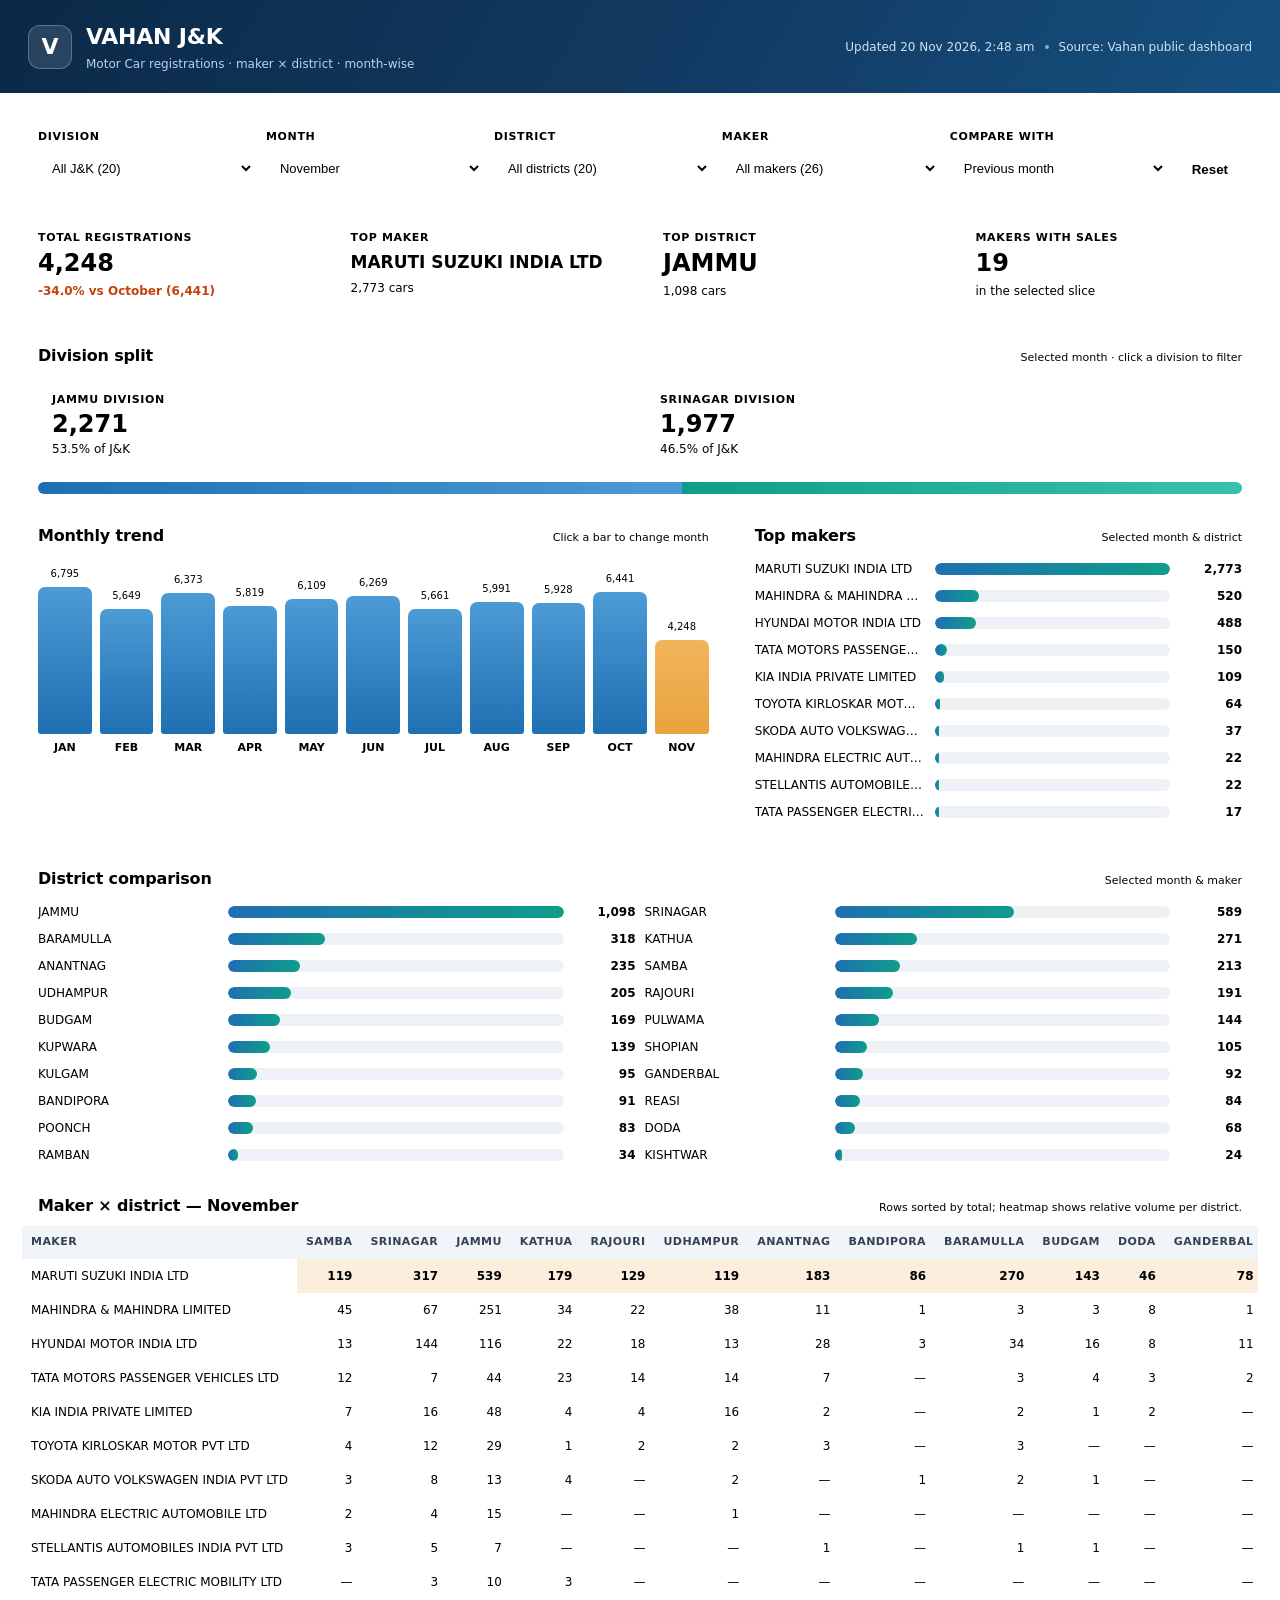
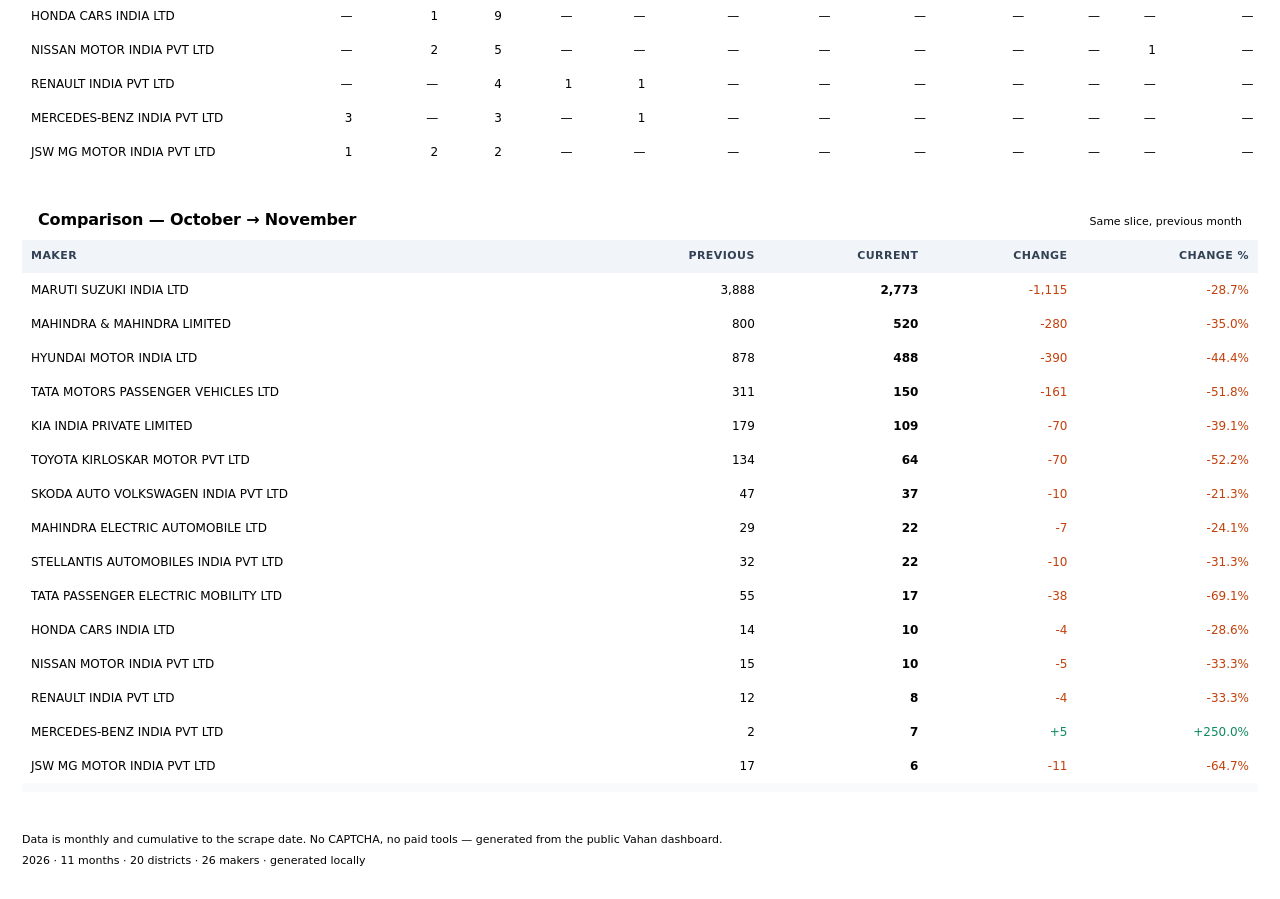
==== VAHAN_DASHBOARD.html @ a76e5578 "VAHAN update 2026-11-20" ====
<!doctype html>
<html lang="en">
<head>
<meta charset="utf-8" />
<meta name="viewport" content="width=device-width, initial-scale=1" />
<title>VAHAN J&amp;K — Motor Car Dashboard</title>
<style>
﻿:root {
  --ink: #0f172a;
  --muted: #64748b;
  --line: #e2e8f0;
  --bg: #f5f7fb;
  --card: #ffffff;
  --navy: #123b63;
  --blue: #1f6fb2;
  --teal: #0f9d8a;
  --amber: #e8a33d;
  --shadow: 0 10px 30px rgba(15, 23, 42, 0.06);
}
* { box-sizing: border-box; }
html, body { margin: 0; padding: 0; }
body {
  background: var(--bg);
  color: var(--ink);
  font: 14px/1.5 "Segoe UI", system-ui, -apple-system, Arial, sans-serif;
}
h1, h2 { margin: 0; font-weight: 700; letter-spacing: -0.01em; }
h1 { font-size: 22px; }
h2 { font-size: 16px; }
p { margin: 0; }

.topbar {
  background: linear-gradient(120deg, #0b2947, #123b63 55%, #15507f);
  color: #fff;
  padding: 20px 28px;
  display: flex;
  align-items: center;
  justify-content: space-between;
  gap: 18px;
  flex-wrap: wrap;
}
.brand { display: flex; align-items: center; gap: 14px; }
.mark {
  width: 44px; height: 44px; border-radius: 12px;
  background: rgba(255,255,255,.12);
  border: 1px solid rgba(255,255,255,.25);
  display: grid; place-items: center;
  font-weight: 800; font-size: 22px;
}
.brand p { color: #b9d3ea; font-size: 12px; margin-top: 2px; }
.meta { display: flex; align-items: center; gap: 10px; color: #cfe2f3; font-size: 12px; flex-wrap: wrap; }
.dot { width: 4px; height: 4px; border-radius: 50%; background: #7fb2d9; }

main { max-width: 1400px; margin: 0 auto; padding: 22px 22px 40px; }
.card {
  background: var(--card);
  border: 1px solid var(--line);
  border-radius: 14px;
  box-shadow: var(--shadow);
}
.filters {
  display: grid;
  grid-template-columns: repeat(5, minmax(150px, 1fr)) auto;
  gap: 12px;
  padding: 14px 16px;
  align-items: end;
  margin-bottom: 16px;
}
.filters label { display: grid; gap: 5px; font-size: 11px; text-transform: uppercase; letter-spacing: .06em; color: var(--muted); font-weight: 600; }
select {
  width: 100%;
  padding: 9px 10px;
  border: 1px solid var(--line);
  border-radius: 9px;
  background: #fff;
  color: var(--ink);
  font-size: 13px;
}
select:focus { outline: 2px solid rgba(31,111,178,.25); border-color: var(--blue); }
button.ghost {
  padding: 9px 14px;
  border: 1px solid var(--line);
  background: #fff;
  border-radius: 9px;
  font-weight: 600;
  cursor: pointer;
  color: var(--navy);
}
button.ghost:hover { background: #f1f5f9; }

.kpis {
  display: grid;
  grid-template-columns: repeat(4, 1fr);
  gap: 14px;
  margin-bottom: 16px;
}
.kpi { padding: 14px 16px; display: grid; gap: 4px; }
.kpi .label { font-size: 11px; text-transform: uppercase; letter-spacing: .06em; color: var(--muted); font-weight: 600; }
.kpi strong { font-size: 24px; line-height: 1.15; overflow-wrap: anywhere; }
#kpiMaker { font-size: 17px; }
.kpi small { font-size: 12px; }
.muted { color: var(--muted); }
.up { color: #0f8a5f; font-weight: 600; }
.down { color: #c2410c; font-weight: 600; }

.two-col { display: grid; grid-template-columns: 1.15fr .85fr; gap: 14px; margin-bottom: 16px; }
.card-head { display: flex; align-items: baseline; justify-content: space-between; gap: 10px; padding: 14px 16px 0; flex-wrap: wrap; }
.hint { color: var(--muted); font-size: 11px; }

.trend {
  display: flex;
  align-items: flex-end;
  gap: 8px;
  height: 220px;
  padding: 18px 16px 12px;
  overflow-x: auto;
}
.trend .bar {
  flex: 1 0 42px;
  display: flex;
  flex-direction: column;
  align-items: center;
  justify-content: flex-end;
  height: 100%;
  cursor: pointer;
  gap: 6px;
}
.trend .fill {
  width: 100%;
  min-height: 2px;
  border-radius: 7px 7px 3px 3px;
  background: linear-gradient(180deg, #4c9bd6, #1f6fb2);
  transition: height .25s ease, background .2s ease;
}
.trend .bar.active .fill { background: linear-gradient(180deg, #f2b45c, #e8a33d); }
.trend .val { font-size: 10px; color: var(--muted); font-variant-numeric: tabular-nums; }
.trend .lab { font-size: 11px; font-weight: 600; color: var(--ink); }
.trend .bar:hover .fill { filter: brightness(1.08); }

.bars { padding: 12px 16px 16px; display: grid; gap: 9px; }
.bar-row { display: grid; grid-template-columns: 170px 1fr 62px; gap: 10px; align-items: center; cursor: pointer; }
.bar-row .name { font-size: 12px; color: var(--ink); overflow: hidden; text-overflow: ellipsis; white-space: nowrap; }
.bar-row .track { display: block; height: 12px; background: #eef2f7; border-radius: 999px; overflow: hidden; }
.bar-row .fill { display: block; height: 100%; border-radius: 999px; background: linear-gradient(90deg, #1f6fb2, #0f9d8a); }
.bar-row .num { text-align: right; font-size: 12px; font-weight: 700; font-variant-numeric: tabular-nums; }
.bar-row:hover .fill { filter: brightness(1.08); }
.district-bars { grid-template-columns: 1fr 1fr; display: grid; }
.district-bars .bar-row { grid-template-columns: 180px 1fr 62px; }

.table-wrap { overflow: auto; max-height: 560px; padding: 8px 0 4px; }
table { border-collapse: separate; border-spacing: 0; width: 100%; font-size: 12px; }
th, td { padding: 8px 9px; border-bottom: 1px solid var(--line); white-space: nowrap; }
thead th {
  position: sticky; top: 0; z-index: 2;
  background: #f1f5f9;
  color: #334155;
  font-size: 11px;
  text-transform: uppercase;
  letter-spacing: .04em;
  text-align: right;
}
thead th:first-child, tbody td:first-child {
  position: sticky; left: 0; z-index: 1;
  background: #fff;
  text-align: left;
  min-width: 220px;
}
thead th:first-child { z-index: 3; background: #f1f5f9; }
tbody tr:hover td { background: #f8fafc; }
tbody tr:hover td:first-child { background: #f8fafc; }
td.num { text-align: right; font-variant-numeric: tabular-nums; }
tfoot td { font-weight: 700; background: #f8fafc; border-top: 2px solid var(--line); }
.cell-hot { background: rgba(31,111,178,.10); }
.cell-top { background: rgba(232,163,61,.18); font-weight: 700; }

#compareCard { margin-top: 16px; }
.compare-up { color: #0f8a5f; }
.compare-down { color: #c2410c; }

footer { max-width: 1400px; margin: 0 auto; padding: 0 22px 30px; color: var(--muted); font-size: 11px; display: grid; gap: 4px; }

@media (max-width: 1000px) {
  .filters { grid-template-columns: repeat(2, 1fr); }
  .kpis { grid-template-columns: repeat(2, 1fr); }
  .two-col { grid-template-columns: 1fr; }
  .district-bars { grid-template-columns: 1fr; }
}
@media (max-width: 620px) {
  .filters, .kpis { grid-template-columns: 1fr; }
  .division-split { grid-template-columns: 1fr; }
  .bar-row { grid-template-columns: 120px 1fr 54px; }
  .topbar { padding: 16px; }
  main { padding: 14px; }
}



/* Division filter + split */
.division-card { margin-bottom: 16px; }
.division-split {
  display: grid;
  grid-template-columns: 1fr 1fr;
  gap: 12px;
  padding: 12px 16px;
}
.division-tile {
  display: grid;
  font: inherit;
  gap: 3px;
  text-align: left;
  padding: 12px 14px;
  border: 1px solid var(--line);
  border-radius: 12px;
  background: #fff;
  color: var(--ink);
  cursor: pointer;
  transition: border-color .15s ease, box-shadow .15s ease, transform .15s ease;
}
.division-tile:hover { transform: translateY(-1px); box-shadow: var(--shadow); }
.division-tile.active {
  border-color: var(--amber);
  box-shadow: 0 0 0 3px rgba(232, 163, 61, .16);
}
.division-tile .div-name {
  font-size: 11px;
  text-transform: uppercase;
  letter-spacing: .06em;
  color: var(--muted);
  font-weight: 600;
}
.division-tile strong { font-size: 24px; line-height: 1.1; }
.division-tile .muted { font-size: 12px; }
.split-track {
  display: flex;
  height: 12px;
  margin: 0 16px 16px;
  border-radius: 999px;
  overflow: hidden;
  background: #eef2f7;
}
.split-track span { display: block; height: 100%; transition: width .25s ease; }
#splitJammu { background: linear-gradient(90deg, #1f6fb2, #4c9bd6); }
#splitSrinagar { background: linear-gradient(90deg, #0f9d8a, #37c2ae); }


</style>
</head>
<body>
<header class="topbar">
  <div class="brand">
    <div class="mark">V</div>
    <div>
      <h1>VAHAN J&amp;K</h1>
      <p>Motor Car registrations · maker × district · month-wise</p>
    </div>
  </div>
  <div class="meta">
    <span id="updated">Loading…</span>
    <span class="dot"></span>
    <span>Source: Vahan public dashboard</span>
  </div>
</header>

<main>
  <section class="filters card">
    <label>Division
      <select id="division"></select>
    </label>
    <label>Month
      <select id="month"></select>
    </label>
    <label>District
      <select id="district"></select>
    </label>
    <label>Maker
      <select id="maker"></select>
    </label>
    <label>Compare with
      <select id="compare">
        <option value="prev">Previous month</option>
        <option value="none">No comparison</option>
      </select>
    </label>
    <button id="reset" class="ghost" type="button">Reset</button>
  </section>

  <section class="kpis">
    <div class="kpi card">
      <span class="label">Total registrations</span>
      <strong id="kpiTotal">—</strong>
      <small id="kpiDelta" class="muted">—</small>
    </div>
    <div class="kpi card">
      <span class="label">Top maker</span>
      <strong id="kpiMaker">—</strong>
      <small id="kpiMakerValue" class="muted">—</small>
    </div>
    <div class="kpi card">
      <span class="label">Top district</span>
      <strong id="kpiDistrict">—</strong>
      <small id="kpiDistrictValue" class="muted">—</small>
    </div>
    <div class="kpi card">
      <span class="label">Makers with sales</span>
      <strong id="kpiMakers">—</strong>
      <small class="muted">in the selected slice</small>
    </div>
  </section>

  <section class="card division-card">
    <div class="card-head">
      <h2>Division split</h2>
      <span class="hint">Selected month · click a division to filter</span>
    </div>
    <div class="division-split">
      <button class="division-tile" id="divJammu" type="button">
        <span class="div-name">Jammu Division</span>
        <strong id="divJammuTotal">—</strong>
        <span id="divJammuPct" class="muted">—</span>
      </button>
      <button class="division-tile" id="divSrinagar" type="button">
        <span class="div-name">Srinagar Division</span>
        <strong id="divSrinagarTotal">—</strong>
        <span id="divSrinagarPct" class="muted">—</span>
      </button>
    </div>
    <div class="split-track" aria-hidden="true">
      <span id="splitJammu"></span>
      <span id="splitSrinagar"></span>
    </div>
  </section>

  <section class="two-col">
    <div class="card">
      <div class="card-head">
        <h2>Monthly trend</h2>
        <span class="hint">Click a bar to change month</span>
      </div>
      <div id="trend" class="trend"></div>
    </div>
    <div class="card">
      <div class="card-head">
        <h2>Top makers</h2>
        <span class="hint">Selected month &amp; district</span>
      </div>
      <div id="topMakers" class="bars"></div>
    </div>
  </section>

  <section class="card">
    <div class="card-head">
      <h2>District comparison</h2>
      <span class="hint">Selected month &amp; maker</span>
    </div>
    <div id="districtBars" class="bars district-bars"></div>
  </section>

  <section class="card">
    <div class="card-head">
      <h2 id="matrixTitle">Maker × district</h2>
      <span class="hint" id="matrixHint"></span>
    </div>
    <div class="table-wrap">
      <table id="matrix"></table>
    </div>
  </section>

  <section class="card" id="compareCard">
    <div class="card-head">
      <h2 id="compareTitle">Month comparison</h2>
      <span class="hint">Same slice, previous month</span>
    </div>
    <div class="table-wrap">
      <table id="compareTable"></table>
    </div>
  </section>
</main>

<footer>
  <p>Data is monthly and cumulative to the scrape date. No CAPTCHA, no paid tools — generated from the public Vahan dashboard.</p>
  <p id="footerMeta"></p>
</footer>

<script>
window.VAHAN_DATA = {"updated":"2026-11-20T08:18:44+05:30","year":2026,"current":"NOV","months":["JAN","FEB","MAR","APR","MAY","JUN","JUL","AUG","SEP","OCT","NOV"],"districts":["SAMBA ARTO - JK21","SRINAGAR RTO - JK1","JAMMU RTO - JK2","KATHUA RTO - JK8","RAJOURI ARTO - JK11","UDHAMPUR ARTO - JK14","ANANTNAG ARTO - JK3","BANDIPORA ARTO - JK15","BARAMULLA ARTO - JK5","BUDGAM ARTO - JK4","DODA ARTO - JK6","GANDERBAL ARTO - JK16","KISHTWAR ARTO - JK17","KULGAM ARTO - JK18","KUPWARA ARTO - JK9","POONCH ARTO - JK12","PULWAMA ARTO - JK13","RAMBAN ARTO - JK19","REASI ARTO - JK20","SHOPIAN ARTO - JK22"],"makers":["BMW INDIA PVT LTD","BYD INDIA PRIVATE LIMITED","FORCE MOTORS LIMITED","HONDA CARS INDIA LTD","HYUNDAI MOTOR INDIA LTD","ISUZU MOTORS INDIA PVT LTD","JAGUAR LAND ROVER INDIA LIMITED","JSW MG MOTOR INDIA PVT LTD","KIA INDIA PRIVATE LIMITED","MAHINDRA & MAHINDRA LIMITED","MAHINDRA DEFENCE SYSTEMS LTD","MAHINDRA ELECTRIC AUTOMOBILE LTD","MARUTI SUZUKI INDIA LTD","MERCEDES -BENZ AG","MERCEDES-BENZ INDIA PVT LTD","NISSAN MOTOR INDIA PVT LTD","RENAULT INDIA PVT LTD","SKODA AUTO VOLKSWAGEN INDIA PVT LTD","STELLANTIS AUTOMOBILES INDIA PVT LTD","STELLANTIS INDIA PVT LTD","TATA MOTORS LTD","TATA MOTORS PASSENGER VEHICLES LTD","TATA PASSENGER ELECTRIC MOBILITY LTD","TOYOTA KIRLOSKAR MOTOR PVT LTD","VINFAST AUTO INDIA PVT LTD","VOLKSWAGEN AG"],"values":{"JAN":{"SAMBA ARTO - JK21":{"HONDA CARS INDIA LTD":1,"HYUNDAI MOTOR INDIA LTD":35,"KIA INDIA PRIVATE LIMITED":11,"MAHINDRA & MAHINDRA LIMITED":49,"MARUTI SUZUKI INDIA LTD":142,"SKODA AUTO VOLKSWAGEN INDIA PVT LTD":2,"STELLANTIS AUTOMOBILES INDIA PVT LTD":1,"TATA MOTORS PASSENGER VEHICLES LTD":11,"TATA PASSENGER ELECTRIC MOBILITY LTD":3,"TOYOTA KIRLOSKAR MOTOR PVT LTD":7},"SRINAGAR RTO - JK1":{"FORCE MOTORS LIMITED":1,"HONDA CARS INDIA LTD":4,"HYUNDAI MOTOR INDIA LTD":300,"JAGUAR LAND ROVER INDIA LIMITED":1,"JSW MG MOTOR INDIA PVT LTD":3,"KIA INDIA PRIVATE LIMITED":31,"MAHINDRA ELECTRIC AUTOMOBILE LTD":2,"MAHINDRA & MAHINDRA LIMITED":121,"MARUTI SUZUKI INDIA LTD":519,"NISSAN MOTOR INDIA PVT LTD":3,"RENAULT INDIA PVT LTD":2,"SKODA AUTO VOLKSWAGEN INDIA PVT LTD":20,"TATA MOTORS PASSENGER VEHICLES LTD":24,"TOYOTA KIRLOSKAR MOTOR PVT LTD":30},"JAMMU RTO - JK2":{"BMW INDIA PVT LTD":2,"FORCE MOTORS LIMITED":8,"HONDA CARS INDIA LTD":10,"HYUNDAI MOTOR INDIA LTD":230,"JSW MG MOTOR INDIA PVT LTD":12,"KIA INDIA PRIVATE LIMITED":80,"MAHINDRA ELECTRIC AUTOMOBILE LTD":4,"MAHINDRA & MAHINDRA LIMITED":438,"MARUTI SUZUKI INDIA LTD":855,"MERCEDES-BENZ INDIA PVT LTD":2,"NISSAN MOTOR INDIA PVT LTD":5,"RENAULT INDIA PVT LTD":1,"SKODA AUTO VOLKSWAGEN INDIA PVT LTD":31,"STELLANTIS AUTOMOBILES INDIA PVT LTD":15,"STELLANTIS INDIA PVT LTD":1,"TATA MOTORS PASSENGER VEHICLES LTD":82,"TATA PASSENGER ELECTRIC MOBILITY LTD":18,"TOYOTA KIRLOSKAR MOTOR PVT LTD":29},"KATHUA RTO - JK8":{"HONDA CARS INDIA LTD":3,"HYUNDAI MOTOR INDIA LTD":43,"KIA INDIA PRIVATE LIMITED":4,"MAHINDRA ELECTRIC AUTOMOBILE LTD":2,"MAHINDRA & MAHINDRA LIMITED":39,"MARUTI SUZUKI INDIA LTD":180,"NISSAN MOTOR INDIA PVT LTD":1,"RENAULT INDIA PVT LTD":1,"SKODA AUTO VOLKSWAGEN INDIA PVT LTD":1,"TATA MOTORS PASSENGER VEHICLES LTD":17,"TATA PASSENGER ELECTRIC MOBILITY LTD":1,"TOYOTA KIRLOSKAR MOTOR PVT LTD":2},"RAJOURI ARTO - JK11":{"HYUNDAI MOTOR INDIA LTD":34,"ISUZU MOTORS INDIA PVT LTD":1,"KIA INDIA PRIVATE LIMITED":8,"MAHINDRA DEFENCE SYSTEMS LTD":1,"MAHINDRA & MAHINDRA LIMITED":36,"MARUTI SUZUKI INDIA LTD":199,"RENAULT INDIA PVT LTD":2,"SKODA AUTO VOLKSWAGEN INDIA PVT LTD":2,"STELLANTIS AUTOMOBILES INDIA PVT LTD":1,"TATA MOTORS LTD":1,"TATA MOTORS PASSENGER VEHICLES LTD":14,"TATA PASSENGER ELECTRIC MOBILITY LTD":1},"UDHAMPUR ARTO - JK14":{"HYUNDAI MOTOR INDIA LTD":28,"KIA INDIA PRIVATE LIMITED":17,"MAHINDRA & MAHINDRA LIMITED":26,"MARUTI SUZUKI INDIA LTD":93,"TATA MOTORS PASSENGER VEHICLES LTD":15,"TATA PASSENGER ELECTRIC MOBILITY LTD":1,"TOYOTA KIRLOSKAR MOTOR PVT LTD":5},"ANANTNAG ARTO - JK3":{"HYUNDAI MOTOR INDIA LTD":56,"KIA INDIA PRIVATE LIMITED":4,"MAHINDRA & MAHINDRA LIMITED":17,"MARUTI SUZUKI INDIA LTD":300,"NISSAN MOTOR INDIA PVT LTD":1,"TATA MOTORS PASSENGER VEHICLES LTD":12,"TOYOTA KIRLOSKAR MOTOR PVT LTD":2},"BANDIPORA ARTO - JK15":{"HYUNDAI MOTOR INDIA LTD":16,"KIA INDIA PRIVATE LIMITED":1,"MAHINDRA & MAHINDRA LIMITED":1,"MARUTI SUZUKI INDIA LTD":138,"TATA MOTORS PASSENGER VEHICLES LTD":1},"BARAMULLA ARTO - JK5":{"HYUNDAI MOTOR INDIA LTD":76,"JSW MG MOTOR INDIA PVT LTD":1,"KIA INDIA PRIVATE LIMITED":7,"MAHINDRA ELECTRIC AUTOMOBILE LTD":1,"MAHINDRA & MAHINDRA LIMITED":17,"MARUTI SUZUKI INDIA LTD":451,"SKODA AUTO VOLKSWAGEN INDIA PVT LTD":1,"STELLANTIS AUTOMOBILES INDIA PVT LTD":1,"TATA MOTORS PASSENGER VEHICLES LTD":14,"TATA PASSENGER ELECTRIC MOBILITY LTD":1,"TOYOTA KIRLOSKAR MOTOR PVT LTD":9},"BUDGAM ARTO - JK4":{"HYUNDAI MOTOR INDIA LTD":28,"KIA INDIA PRIVATE LIMITED":7,"MAHINDRA & MAHINDRA LIMITED":4,"MARUTI SUZUKI INDIA LTD":236,"NISSAN MOTOR INDIA PVT LTD":1,"TATA MOTORS PASSENGER VEHICLES LTD":3,"TATA PASSENGER ELECTRIC MOBILITY LTD":1,"TOYOTA KIRLOSKAR MOTOR PVT LTD":5,"VINFAST AUTO INDIA PVT LTD":1},"DODA ARTO - JK6":{"HYUNDAI MOTOR INDIA LTD":17,"KIA INDIA PRIVATE LIMITED":3,"MAHINDRA & MAHINDRA LIMITED":6,"MARUTI SUZUKI INDIA LTD":52,"SKODA AUTO VOLKSWAGEN INDIA PVT LTD":1,"TATA MOTORS PASSENGER VEHICLES LTD":5,"TOYOTA KIRLOSKAR MOTOR PVT LTD":1},"GANDERBAL ARTO - JK16":{"HYUNDAI MOTOR INDIA LTD":27,"KIA INDIA PRIVATE LIMITED":1,"MARUTI SUZUKI INDIA LTD":145,"NISSAN MOTOR INDIA PVT LTD":2,"RENAULT INDIA PVT LTD":1,"TATA MOTORS PASSENGER VEHICLES LTD":5,"TATA PASSENGER ELECTRIC MOBILITY LTD":1,"TOYOTA KIRLOSKAR MOTOR PVT LTD":2},"KISHTWAR ARTO - JK17":{"HYUNDAI MOTOR INDIA LTD":5,"KIA INDIA PRIVATE LIMITED":5,"MAHINDRA & MAHINDRA LIMITED":4,"MARUTI SUZUKI INDIA LTD":22,"TATA MOTORS PASSENGER VEHICLES LTD":3},"KULGAM ARTO - JK18":{"HYUNDAI MOTOR INDIA LTD":14,"MAHINDRA & MAHINDRA LIMITED":6,"MARUTI SUZUKI INDIA LTD":128,"TATA MOTORS PASSENGER VEHICLES LTD":3,"TOYOTA KIRLOSKAR MOTOR PVT LTD":3},"KUPWARA ARTO - JK9":{"HYUNDAI MOTOR INDIA LTD":40,"JSW MG MOTOR INDIA PVT LTD":1,"KIA INDIA PRIVATE LIMITED":1,"MAHINDRA & MAHINDRA LIMITED":3,"MARUTI SUZUKI INDIA LTD":202,"NISSAN MOTOR INDIA PVT LTD":1,"TATA MOTORS PASSENGER VEHICLES LTD":4},"POONCH ARTO - JK12":{"HYUNDAI MOTOR INDIA LTD":24,"KIA INDIA PRIVATE LIMITED":4,"MAHINDRA & MAHINDRA LIMITED":29,"MARUTI SUZUKI INDIA LTD":114,"NISSAN MOTOR INDIA PVT LTD":1,"STELLANTIS AUTOMOBILES INDIA PVT LTD":1,"TATA MOTORS PASSENGER VEHICLES LTD":1},"PULWAMA ARTO - JK13":{"HYUNDAI MOTOR INDIA LTD":31,"JSW MG MOTOR INDIA PVT LTD":1,"KIA INDIA PRIVATE LIMITED":4,"MAHINDRA & MAHINDRA LIMITED":8,"MARUTI SUZUKI INDIA LTD":194,"NISSAN MOTOR INDIA PVT LTD":2,"SKODA AUTO VOLKSWAGEN INDIA PVT LTD":2,"TATA MOTORS PASSENGER VEHICLES LTD":5,"TOYOTA KIRLOSKAR MOTOR PVT LTD":5},"RAMBAN ARTO - JK19":{"HYUNDAI MOTOR INDIA LTD":9,"KIA INDIA PRIVATE LIMITED":1,"MAHINDRA & MAHINDRA LIMITED":4,"MARUTI SUZUKI INDIA LTD":41,"RENAULT INDIA PVT LTD":1,"TATA MOTORS PASSENGER VEHICLES LTD":5},"REASI ARTO - JK20":{"HYUNDAI MOTOR INDIA LTD":4,"KIA INDIA PRIVATE LIMITED":4,"MAHINDRA & MAHINDRA LIMITED":17,"MARUTI SUZUKI INDIA LTD":46,"STELLANTIS AUTOMOBILES INDIA PVT LTD":1,"TATA MOTORS PASSENGER VEHICLES LTD":5,"TOYOTA KIRLOSKAR MOTOR PVT LTD":1},"SHOPIAN ARTO - JK22":{"HONDA CARS INDIA LTD":1,"HYUNDAI MOTOR INDIA LTD":29,"KIA INDIA PRIVATE LIMITED":2,"MAHINDRA & MAHINDRA LIMITED":10,"MARUTI SUZUKI INDIA LTD":126,"NISSAN MOTOR INDIA PVT LTD":1,"SKODA AUTO VOLKSWAGEN INDIA PVT LTD":2,"TATA MOTORS PASSENGER VEHICLES LTD":4,"TOYOTA KIRLOSKAR MOTOR PVT LTD":2}},"FEB":{"SAMBA ARTO - JK21":{"HYUNDAI MOTOR INDIA LTD":27,"KIA INDIA PRIVATE LIMITED":8,"MAHINDRA & MAHINDRA LIMITED":57,"MARUTI SUZUKI INDIA LTD":129,"MERCEDES-BENZ INDIA PVT LTD":1,"SKODA AUTO VOLKSWAGEN INDIA PVT LTD":2,"STELLANTIS AUTOMOBILES INDIA PVT LTD":1,"TATA MOTORS PASSENGER VEHICLES LTD":16,"TATA PASSENGER ELECTRIC MOBILITY LTD":3,"TOYOTA KIRLOSKAR MOTOR PVT LTD":6},"SRINAGAR RTO - JK1":{"BMW INDIA PVT LTD":1,"HONDA CARS INDIA LTD":1,"HYUNDAI MOTOR INDIA LTD":290,"JAGUAR LAND ROVER INDIA LIMITED":1,"JSW MG MOTOR INDIA PVT LTD":7,"KIA INDIA PRIVATE LIMITED":34,"MAHINDRA ELECTRIC AUTOMOBILE LTD":1,"MAHINDRA & MAHINDRA LIMITED":139,"MARUTI SUZUKI INDIA LTD":469,"NISSAN MOTOR INDIA PVT LTD":2,"RENAULT INDIA PVT LTD":4,"SKODA AUTO VOLKSWAGEN INDIA PVT LTD":10,"STELLANTIS AUTOMOBILES INDIA PVT LTD":5,"TATA MOTORS PASSENGER VEHICLES LTD":34,"TATA PASSENGER ELECTRIC MOBILITY LTD":3,"TOYOTA KIRLOSKAR MOTOR PVT LTD":35},"JAMMU RTO - JK2":{"HONDA CARS INDIA LTD":5,"HYUNDAI MOTOR INDIA LTD":202,"JSW MG MOTOR INDIA PVT LTD":4,"KIA INDIA PRIVATE LIMITED":60,"MAHINDRA ELECTRIC AUTOMOBILE LTD":6,"MAHINDRA & MAHINDRA LIMITED":312,"MARUTI SUZUKI INDIA LTD":584,"MERCEDES-BENZ INDIA PVT LTD":3,"NISSAN MOTOR INDIA PVT LTD":4,"RENAULT INDIA PVT LTD":5,"SKODA AUTO VOLKSWAGEN INDIA PVT LTD":23,"STELLANTIS AUTOMOBILES INDIA PVT LTD":8,"STELLANTIS INDIA PVT LTD":1,"TATA MOTORS PASSENGER VEHICLES LTD":125,"TATA PASSENGER ELECTRIC MOBILITY LTD":6,"TOYOTA KIRLOSKAR MOTOR PVT LTD":46,"VINFAST AUTO INDIA PVT LTD":9},"KATHUA RTO - JK8":{"HONDA CARS INDIA LTD":1,"HYUNDAI MOTOR INDIA LTD":40,"KIA INDIA PRIVATE LIMITED":12,"MAHINDRA ELECTRIC AUTOMOBILE LTD":3,"MAHINDRA & MAHINDRA LIMITED":52,"MARUTI SUZUKI INDIA LTD":144,"NISSAN MOTOR INDIA PVT LTD":2,"RENAULT INDIA PVT LTD":1,"SKODA AUTO VOLKSWAGEN INDIA PVT LTD":4,"STELLANTIS AUTOMOBILES INDIA PVT LTD":1,"TATA MOTORS PASSENGER VEHICLES LTD":32,"TATA PASSENGER ELECTRIC MOBILITY LTD":1,"TOYOTA KIRLOSKAR MOTOR PVT LTD":1,"VINFAST AUTO INDIA PVT LTD":1},"RAJOURI ARTO - JK11":{"HYUNDAI MOTOR INDIA LTD":36,"KIA INDIA PRIVATE LIMITED":3,"MAHINDRA & MAHINDRA LIMITED":44,"MARUTI SUZUKI INDIA LTD":112,"RENAULT INDIA PVT LTD":2,"TATA MOTORS PASSENGER VEHICLES LTD":23,"TOYOTA KIRLOSKAR MOTOR PVT LTD":3},"UDHAMPUR ARTO - JK14":{"HYUNDAI MOTOR INDIA LTD":25,"KIA INDIA PRIVATE LIMITED":12,"MAHINDRA ELECTRIC AUTOMOBILE LTD":1,"MAHINDRA & MAHINDRA LIMITED":31,"MARUTI SUZUKI INDIA LTD":83,"SKODA AUTO VOLKSWAGEN INDIA PVT LTD":2,"TATA MOTORS PASSENGER VEHICLES LTD":33,"TATA PASSENGER ELECTRIC MOBILITY LTD":1,"TOYOTA KIRLOSKAR MOTOR PVT LTD":9},"ANANTNAG ARTO - JK3":{"HYUNDAI MOTOR INDIA LTD":62,"JSW MG MOTOR INDIA PVT LTD":2,"KIA INDIA PRIVATE LIMITED":6,"MAHINDRA & MAHINDRA LIMITED":24,"MARUTI SUZUKI INDIA LTD":210,"RENAULT INDIA PVT LTD":2,"SKODA AUTO VOLKSWAGEN INDIA PVT LTD":1,"TATA MOTORS PASSENGER VEHICLES LTD":18,"TOYOTA KIRLOSKAR MOTOR PVT LTD":2},"BANDIPORA ARTO - JK15":{"HYUNDAI MOTOR INDIA LTD":17,"KIA INDIA PRIVATE LIMITED":2,"MAHINDRA & MAHINDRA LIMITED":2,"MARUTI SUZUKI INDIA LTD":121,"NISSAN MOTOR INDIA PVT LTD":1,"RENAULT INDIA PVT LTD":1,"TATA MOTORS PASSENGER VEHICLES LTD":4},"BARAMULLA ARTO - JK5":{"HYUNDAI MOTOR INDIA LTD":66,"JSW MG MOTOR INDIA PVT LTD":2,"KIA INDIA PRIVATE LIMITED":4,"MAHINDRA ELECTRIC AUTOMOBILE LTD":1,"MAHINDRA & MAHINDRA LIMITED":14,"MARUTI SUZUKI INDIA LTD":307,"SKODA AUTO VOLKSWAGEN INDIA PVT LTD":2,"STELLANTIS AUTOMOBILES INDIA PVT LTD":1,"TATA MOTORS PASSENGER VEHICLES LTD":19,"TOYOTA KIRLOSKAR MOTOR PVT LTD":7},"BUDGAM ARTO - JK4":{"HYUNDAI MOTOR INDIA LTD":39,"KIA INDIA PRIVATE LIMITED":6,"MAHINDRA & MAHINDRA LIMITED":8,"MARUTI SUZUKI INDIA LTD":168,"NISSAN MOTOR INDIA PVT LTD":1,"SKODA AUTO VOLKSWAGEN INDIA PVT LTD":1,"STELLANTIS AUTOMOBILES INDIA PVT LTD":1,"TATA MOTORS PASSENGER VEHICLES LTD":11,"TOYOTA KIRLOSKAR MOTOR PVT LTD":1},"DODA ARTO - JK6":{"HYUNDAI MOTOR INDIA LTD":10,"KIA INDIA PRIVATE LIMITED":1,"MAHINDRA & MAHINDRA LIMITED":8,"MARUTI SUZUKI INDIA LTD":40,"RENAULT INDIA PVT LTD":1,"STELLANTIS AUTOMOBILES INDIA PVT LTD":2,"TATA MOTORS PASSENGER VEHICLES LTD":9},"GANDERBAL ARTO - JK16":{"HYUNDAI MOTOR INDIA LTD":18,"KIA INDIA PRIVATE LIMITED":1,"MAHINDRA & MAHINDRA LIMITED":1,"MARUTI SUZUKI INDIA LTD":112,"STELLANTIS AUTOMOBILES INDIA PVT LTD":1,"TATA MOTORS PASSENGER VEHICLES LTD":8},"KISHTWAR ARTO - JK17":{"HYUNDAI MOTOR INDIA LTD":2,"KIA INDIA PRIVATE LIMITED":2,"MAHINDRA & MAHINDRA LIMITED":4,"MARUTI SUZUKI INDIA LTD":24,"TATA MOTORS PASSENGER VEHICLES LTD":8,"TATA PASSENGER ELECTRIC MOBILITY LTD":1},"KULGAM ARTO - JK18":{"HYUNDAI MOTOR INDIA LTD":19,"MAHINDRA & MAHINDRA LIMITED":4,"MARUTI SUZUKI INDIA LTD":85,"TATA MOTORS PASSENGER VEHICLES LTD":7,"TOYOTA KIRLOSKAR MOTOR PVT LTD":1},"KUPWARA ARTO - JK9":{"HYUNDAI MOTOR INDIA LTD":29,"KIA INDIA PRIVATE LIMITED":2,"MAHINDRA & MAHINDRA LIMITED":4,"MARUTI SUZUKI INDIA LTD":114,"TATA MOTORS PASSENGER VEHICLES LTD":7,"TOYOTA KIRLOSKAR MOTOR PVT LTD":2},"POONCH ARTO - JK12":{"HYUNDAI MOTOR INDIA LTD":18,"KIA INDIA PRIVATE LIMITED":2,"MAHINDRA & MAHINDRA LIMITED":15,"MARUTI SUZUKI INDIA LTD":54,"NISSAN MOTOR INDIA PVT LTD":1,"RENAULT INDIA PVT LTD":1,"SKODA AUTO VOLKSWAGEN INDIA PVT LTD":1,"TATA MOTORS PASSENGER VEHICLES LTD":7},"PULWAMA ARTO - JK13":{"HYUNDAI MOTOR INDIA LTD":33,"KIA INDIA PRIVATE LIMITED":5,"MAHINDRA & MAHINDRA LIMITED":9,"MARUTI SUZUKI INDIA LTD":184,"RENAULT INDIA PVT LTD":1,"STELLANTIS AUTOMOBILES INDIA PVT LTD":1,"TATA MOTORS PASSENGER VEHICLES LTD":8,"TOYOTA KIRLOSKAR MOTOR PVT LTD":2},"RAMBAN ARTO - JK19":{"HYUNDAI MOTOR INDIA LTD":1,"KIA INDIA PRIVATE LIMITED":1,"MAHINDRA & MAHINDRA LIMITED":3,"MARUTI SUZUKI INDIA LTD":22,"TATA MOTORS PASSENGER VEHICLES LTD":7,"TOYOTA KIRLOSKAR MOTOR PVT LTD":2},"REASI ARTO - JK20":{"HYUNDAI MOTOR INDIA LTD":8,"KIA INDIA PRIVATE LIMITED":2,"MAHINDRA & MAHINDRA LIMITED":11,"MARUTI SUZUKI INDIA LTD":39,"SKODA AUTO VOLKSWAGEN INDIA PVT LTD":1,"STELLANTIS AUTOMOBILES INDIA PVT LTD":1,"TATA MOTORS PASSENGER VEHICLES LTD":10},"SHOPIAN ARTO - JK22":{"HYUNDAI MOTOR INDIA LTD":21,"KIA INDIA PRIVATE LIMITED":1,"MAHINDRA & MAHINDRA LIMITED":8,"MARUTI SUZUKI INDIA LTD":93,"RENAULT INDIA PVT LTD":1,"TATA MOTORS PASSENGER VEHICLES LTD":10}},"MAR":{"SAMBA ARTO - JK21":{"HONDA CARS INDIA LTD":3,"HYUNDAI MOTOR INDIA LTD":21,"KIA INDIA PRIVATE LIMITED":11,"MAHINDRA ELECTRIC AUTOMOBILE LTD":1,"MAHINDRA & MAHINDRA LIMITED":62,"MARUTI SUZUKI INDIA LTD":108,"SKODA AUTO VOLKSWAGEN INDIA PVT LTD":3,"TATA MOTORS PASSENGER VEHICLES LTD":23,"TATA PASSENGER ELECTRIC MOBILITY LTD":3,"TOYOTA KIRLOSKAR MOTOR PVT LTD":6},"SRINAGAR RTO - JK1":{"HONDA CARS INDIA LTD":3,"HYUNDAI MOTOR INDIA LTD":308,"JSW MG MOTOR INDIA PVT LTD":4,"KIA INDIA PRIVATE LIMITED":28,"MAHINDRA ELECTRIC AUTOMOBILE LTD":3,"MAHINDRA & MAHINDRA LIMITED":145,"MARUTI SUZUKI INDIA LTD":461,"MERCEDES-BENZ INDIA PVT LTD":1,"NISSAN MOTOR INDIA PVT LTD":5,"SKODA AUTO VOLKSWAGEN INDIA PVT LTD":17,"STELLANTIS AUTOMOBILES INDIA PVT LTD":3,"TATA MOTORS PASSENGER VEHICLES LTD":31,"TATA PASSENGER ELECTRIC MOBILITY LTD":1,"TOYOTA KIRLOSKAR MOTOR PVT LTD":19},"JAMMU RTO - JK2":{"BMW INDIA PVT LTD":2,"HONDA CARS INDIA LTD":15,"HYUNDAI MOTOR INDIA LTD":232,"JSW MG MOTOR INDIA PVT LTD":6,"KIA INDIA PRIVATE LIMITED":90,"MAHINDRA ELECTRIC AUTOMOBILE LTD":8,"MAHINDRA & MAHINDRA LIMITED":582,"MARUTI SUZUKI INDIA LTD":691,"MERCEDES -BENZ AG":1,"MERCEDES-BENZ INDIA PVT LTD":2,"NISSAN MOTOR INDIA PVT LTD":5,"RENAULT INDIA PVT LTD":7,"SKODA AUTO VOLKSWAGEN INDIA PVT LTD":32,"STELLANTIS AUTOMOBILES INDIA PVT LTD":7,"STELLANTIS INDIA PVT LTD":2,"TATA MOTORS PASSENGER VEHICLES LTD":140,"TATA PASSENGER ELECTRIC MOBILITY LTD":13,"TOYOTA KIRLOSKAR MOTOR PVT LTD":95,"VINFAST AUTO INDIA PVT LTD":4},"KATHUA RTO - JK8":{"BMW INDIA PVT LTD":1,"HYUNDAI MOTOR INDIA LTD":42,"KIA INDIA PRIVATE LIMITED":4,"MAHINDRA & MAHINDRA LIMITED":69,"MARUTI SUZUKI INDIA LTD":207,"RENAULT INDIA PVT LTD":1,"SKODA AUTO VOLKSWAGEN INDIA PVT LTD":3,"TATA MOTORS PASSENGER VEHICLES LTD":33,"TATA PASSENGER ELECTRIC MOBILITY LTD":1,"TOYOTA KIRLOSKAR MOTOR PVT LTD":7},"RAJOURI ARTO - JK11":{"HONDA CARS INDIA LTD":1,"HYUNDAI MOTOR INDIA LTD":36,"JSW MG MOTOR INDIA PVT LTD":1,"KIA INDIA PRIVATE LIMITED":7,"MAHINDRA & MAHINDRA LIMITED":45,"MARUTI SUZUKI INDIA LTD":140,"NISSAN MOTOR INDIA PVT LTD":1,"RENAULT INDIA PVT LTD":4,"STELLANTIS INDIA PVT LTD":1,"TATA MOTORS PASSENGER VEHICLES LTD":27,"TOYOTA KIRLOSKAR MOTOR PVT LTD":4},"UDHAMPUR ARTO - JK14":{"HONDA CARS INDIA LTD":1,"HYUNDAI MOTOR INDIA LTD":23,"KIA INDIA PRIVATE LIMITED":15,"MAHINDRA ELECTRIC AUTOMOBILE LTD":1,"MAHINDRA & MAHINDRA LIMITED":37,"MARUTI SUZUKI INDIA LTD":93,"RENAULT INDIA PVT LTD":1,"SKODA AUTO VOLKSWAGEN INDIA PVT LTD":1,"STELLANTIS AUTOMOBILES INDIA PVT LTD":3,"TATA MOTORS PASSENGER VEHICLES LTD":37,"TATA PASSENGER ELECTRIC MOBILITY LTD":4,"TOYOTA KIRLOSKAR MOTOR PVT LTD":3},"ANANTNAG ARTO - JK3":{"HYUNDAI MOTOR INDIA LTD":58,"KIA INDIA PRIVATE LIMITED":5,"MAHINDRA & MAHINDRA LIMITED":19,"MARUTI SUZUKI INDIA LTD":210,"NISSAN MOTOR INDIA PVT LTD":1,"SKODA AUTO VOLKSWAGEN INDIA PVT LTD":2,"TATA MOTORS PASSENGER VEHICLES LTD":19,"TOYOTA KIRLOSKAR MOTOR PVT LTD":2},"BANDIPORA ARTO - JK15":{"HYUNDAI MOTOR INDIA LTD":13,"KIA INDIA PRIVATE LIMITED":2,"MAHINDRA & MAHINDRA LIMITED":3,"MARUTI SUZUKI INDIA LTD":90,"TATA MOTORS PASSENGER VEHICLES LTD":4,"TATA PASSENGER ELECTRIC MOBILITY LTD":1},"BARAMULLA ARTO - JK5":{"HYUNDAI MOTOR INDIA LTD":54,"KIA INDIA PRIVATE LIMITED":5,"MAHINDRA & MAHINDRA LIMITED":21,"MARUTI SUZUKI INDIA LTD":357,"SKODA AUTO VOLKSWAGEN INDIA PVT LTD":2,"TATA MOTORS PASSENGER VEHICLES LTD":14,"TOYOTA KIRLOSKAR MOTOR PVT LTD":5},"BUDGAM ARTO - JK4":{"HYUNDAI MOTOR INDIA LTD":29,"KIA INDIA PRIVATE LIMITED":8,"MAHINDRA & MAHINDRA LIMITED":6,"MARUTI SUZUKI INDIA LTD":199,"SKODA AUTO VOLKSWAGEN INDIA PVT LTD":1,"STELLANTIS AUTOMOBILES INDIA PVT LTD":1,"TATA MOTORS PASSENGER VEHICLES LTD":4,"TATA PASSENGER ELECTRIC MOBILITY LTD":1,"TOYOTA KIRLOSKAR MOTOR PVT LTD":2},"DODA ARTO - JK6":{"HONDA CARS INDIA LTD":1,"HYUNDAI MOTOR INDIA LTD":8,"KIA INDIA PRIVATE LIMITED":1,"MAHINDRA & MAHINDRA LIMITED":9,"MARUTI SUZUKI INDIA LTD":49,"SKODA AUTO VOLKSWAGEN INDIA PVT LTD":1,"STELLANTIS AUTOMOBILES INDIA PVT LTD":1,"TATA MOTORS PASSENGER VEHICLES LTD":13},"GANDERBAL ARTO - JK16":{"HYUNDAI MOTOR INDIA LTD":14,"MAHINDRA & MAHINDRA LIMITED":3,"MARUTI SUZUKI INDIA LTD":107,"SKODA AUTO VOLKSWAGEN INDIA PVT LTD":1,"TATA MOTORS PASSENGER VEHICLES LTD":4},"KISHTWAR ARTO - JK17":{"HYUNDAI MOTOR INDIA LTD":4,"JSW MG MOTOR INDIA PVT LTD":1,"KIA INDIA PRIVATE LIMITED":1,"MAHINDRA & MAHINDRA LIMITED":5,"MARUTI SUZUKI INDIA LTD":21,"STELLANTIS AUTOMOBILES INDIA PVT LTD":1,"TATA MOTORS PASSENGER VEHICLES LTD":12},"KULGAM ARTO - JK18":{"HYUNDAI MOTOR INDIA LTD":12,"KIA INDIA PRIVATE LIMITED":2,"MAHINDRA & MAHINDRA LIMITED":3,"MARUTI SUZUKI INDIA LTD":96,"TATA MOTORS PASSENGER VEHICLES LTD":3,"TOYOTA KIRLOSKAR MOTOR PVT LTD":1},"KUPWARA ARTO - JK9":{"HYUNDAI MOTOR INDIA LTD":35,"MAHINDRA & MAHINDRA LIMITED":3,"MARUTI SUZUKI INDIA LTD":136,"TATA MOTORS PASSENGER VEHICLES LTD":6},"POONCH ARTO - JK12":{"HYUNDAI MOTOR INDIA LTD":16,"KIA INDIA PRIVATE LIMITED":3,"MAHINDRA & MAHINDRA LIMITED":15,"MARUTI SUZUKI INDIA LTD":78,"RENAULT INDIA PVT LTD":1,"SKODA AUTO VOLKSWAGEN INDIA PVT LTD":1,"TATA MOTORS PASSENGER VEHICLES LTD":3,"TOYOTA KIRLOSKAR MOTOR PVT LTD":1},"PULWAMA ARTO - JK13":{"HONDA CARS INDIA LTD":1,"HYUNDAI MOTOR INDIA LTD":39,"KIA INDIA PRIVATE LIMITED":3,"MAHINDRA & MAHINDRA LIMITED":9,"MARUTI SUZUKI INDIA LTD":182,"SKODA AUTO VOLKSWAGEN INDIA PVT LTD":2,"STELLANTIS AUTOMOBILES INDIA PVT LTD":2,"TATA MOTORS PASSENGER VEHICLES LTD":3,"TOYOTA KIRLOSKAR MOTOR PVT LTD":7},"RAMBAN ARTO - JK19":{"HYUNDAI MOTOR INDIA LTD":5,"KIA INDIA PRIVATE LIMITED":2,"MAHINDRA & MAHINDRA LIMITED":4,"MARUTI SUZUKI INDIA LTD":26,"NISSAN MOTOR INDIA PVT LTD":1,"TATA MOTORS PASSENGER VEHICLES LTD":2},"REASI ARTO - JK20":{"HYUNDAI MOTOR INDIA LTD":8,"KIA INDIA PRIVATE LIMITED":6,"MAHINDRA & MAHINDRA LIMITED":13,"MARUTI SUZUKI INDIA LTD":43,"NISSAN MOTOR INDIA PVT LTD":2,"SKODA AUTO VOLKSWAGEN INDIA PVT LTD":2,"TATA MOTORS PASSENGER VEHICLES LTD":12,"TOYOTA KIRLOSKAR MOTOR PVT LTD":2},"SHOPIAN ARTO - JK22":{"HYUNDAI MOTOR INDIA LTD":28,"KIA INDIA PRIVATE LIMITED":2,"MAHINDRA & MAHINDRA LIMITED":5,"MARUTI SUZUKI INDIA LTD":92,"TATA MOTORS PASSENGER VEHICLES LTD":1,"TOYOTA KIRLOSKAR MOTOR PVT LTD":1}},"APR":{"SAMBA ARTO - JK21":{"BMW INDIA PVT LTD":1,"HYUNDAI MOTOR INDIA LTD":21,"KIA INDIA PRIVATE LIMITED":8,"MAHINDRA ELECTRIC AUTOMOBILE LTD":1,"MAHINDRA & MAHINDRA LIMITED":42,"MARUTI SUZUKI INDIA LTD":128,"MERCEDES-BENZ INDIA PVT LTD":1,"SKODA AUTO VOLKSWAGEN INDIA PVT LTD":4,"TATA MOTORS PASSENGER VEHICLES LTD":18,"TATA PASSENGER ELECTRIC MOBILITY LTD":5,"TOYOTA KIRLOSKAR MOTOR PVT LTD":3,"VINFAST AUTO INDIA PVT LTD":1},"SRINAGAR RTO - JK1":{"BMW INDIA PVT LTD":1,"HONDA CARS INDIA LTD":2,"HYUNDAI MOTOR INDIA LTD":315,"JAGUAR LAND ROVER INDIA LIMITED":1,"JSW MG MOTOR INDIA PVT LTD":6,"KIA INDIA PRIVATE LIMITED":32,"MAHINDRA ELECTRIC AUTOMOBILE LTD":1,"MAHINDRA & MAHINDRA LIMITED":126,"MARUTI SUZUKI INDIA LTD":489,"MERCEDES-BENZ INDIA PVT LTD":2,"NISSAN MOTOR INDIA PVT LTD":3,"RENAULT INDIA PVT LTD":1,"SKODA AUTO VOLKSWAGEN INDIA PVT LTD":7,"STELLANTIS AUTOMOBILES INDIA PVT LTD":10,"TATA MOTORS PASSENGER VEHICLES LTD":30,"TATA PASSENGER ELECTRIC MOBILITY LTD":9,"TOYOTA KIRLOSKAR MOTOR PVT LTD":32},"JAMMU RTO - JK2":{"BMW INDIA PVT LTD":1,"FORCE MOTORS LIMITED":46,"HONDA CARS INDIA LTD":8,"HYUNDAI MOTOR INDIA LTD":184,"JSW MG MOTOR INDIA PVT LTD":7,"KIA INDIA PRIVATE LIMITED":72,"MAHINDRA ELECTRIC AUTOMOBILE LTD":7,"MAHINDRA & MAHINDRA LIMITED":317,"MARUTI SUZUKI INDIA LTD":547,"MERCEDES-BENZ INDIA PVT LTD":2,"NISSAN MOTOR INDIA PVT LTD":4,"RENAULT INDIA PVT LTD":11,"SKODA AUTO VOLKSWAGEN INDIA PVT LTD":29,"STELLANTIS AUTOMOBILES INDIA PVT LTD":2,"TATA MOTORS PASSENGER VEHICLES LTD":95,"TATA PASSENGER ELECTRIC MOBILITY LTD":14,"TOYOTA KIRLOSKAR MOTOR PVT LTD":61,"VINFAST AUTO INDIA PVT LTD":9},"KATHUA RTO - JK8":{"HONDA CARS INDIA LTD":1,"HYUNDAI MOTOR INDIA LTD":43,"KIA INDIA PRIVATE LIMITED":5,"MAHINDRA ELECTRIC AUTOMOBILE LTD":1,"MAHINDRA & MAHINDRA LIMITED":47,"MARUTI SUZUKI INDIA LTD":143,"RENAULT INDIA PVT LTD":1,"SKODA AUTO VOLKSWAGEN INDIA PVT LTD":9,"STELLANTIS AUTOMOBILES INDIA PVT LTD":1,"TATA MOTORS PASSENGER VEHICLES LTD":32,"TATA PASSENGER ELECTRIC MOBILITY LTD":3,"TOYOTA KIRLOSKAR MOTOR PVT LTD":4,"VINFAST AUTO INDIA PVT LTD":1},"RAJOURI ARTO - JK11":{"HYUNDAI MOTOR INDIA LTD":24,"JSW MG MOTOR INDIA PVT LTD":1,"KIA INDIA PRIVATE LIMITED":6,"MAHINDRA & MAHINDRA LIMITED":43,"MARUTI SUZUKI INDIA LTD":124,"RENAULT INDIA PVT LTD":2,"TATA MOTORS PASSENGER VEHICLES LTD":26,"TOYOTA KIRLOSKAR MOTOR PVT LTD":2},"UDHAMPUR ARTO - JK14":{"HONDA CARS INDIA LTD":1,"HYUNDAI MOTOR INDIA LTD":25,"KIA INDIA PRIVATE LIMITED":16,"MAHINDRA & MAHINDRA LIMITED":41,"MARUTI SUZUKI INDIA LTD":66,"SKODA AUTO VOLKSWAGEN INDIA PVT LTD":3,"TATA MOTORS PASSENGER VEHICLES LTD":33,"TOYOTA KIRLOSKAR MOTOR PVT LTD":8},"ANANTNAG ARTO - JK3":{"HYUNDAI MOTOR INDIA LTD":57,"KIA INDIA PRIVATE LIMITED":6,"MAHINDRA ELECTRIC AUTOMOBILE LTD":1,"MAHINDRA & MAHINDRA LIMITED":21,"MARUTI SUZUKI INDIA LTD":194,"TATA MOTORS PASSENGER VEHICLES LTD":14,"TOYOTA KIRLOSKAR MOTOR PVT LTD":1},"BANDIPORA ARTO - JK15":{"HYUNDAI MOTOR INDIA LTD":11,"KIA INDIA PRIVATE LIMITED":1,"MAHINDRA & MAHINDRA LIMITED":2,"MARUTI SUZUKI INDIA LTD":106,"NISSAN MOTOR INDIA PVT LTD":1,"TATA MOTORS PASSENGER VEHICLES LTD":1},"BARAMULLA ARTO - JK5":{"HYUNDAI MOTOR INDIA LTD":67,"KIA INDIA PRIVATE LIMITED":6,"MAHINDRA & MAHINDRA LIMITED":14,"MARUTI SUZUKI INDIA LTD":369,"RENAULT INDIA PVT LTD":1,"STELLANTIS AUTOMOBILES INDIA PVT LTD":3,"TATA MOTORS PASSENGER VEHICLES LTD":10,"TOYOTA KIRLOSKAR MOTOR PVT LTD":8},"BUDGAM ARTO - JK4":{"HONDA CARS INDIA LTD":1,"HYUNDAI MOTOR INDIA LTD":38,"KIA INDIA PRIVATE LIMITED":9,"MAHINDRA & MAHINDRA LIMITED":11,"MARUTI SUZUKI INDIA LTD":214,"NISSAN MOTOR INDIA PVT LTD":2,"RENAULT INDIA PVT LTD":1,"SKODA AUTO VOLKSWAGEN INDIA PVT LTD":1,"STELLANTIS AUTOMOBILES INDIA PVT LTD":2,"TATA MOTORS PASSENGER VEHICLES LTD":7,"TATA PASSENGER ELECTRIC MOBILITY LTD":2},"DODA ARTO - JK6":{"HYUNDAI MOTOR INDIA LTD":9,"KIA INDIA PRIVATE LIMITED":3,"MAHINDRA & MAHINDRA LIMITED":4,"MARUTI SUZUKI INDIA LTD":49,"SKODA AUTO VOLKSWAGEN INDIA PVT LTD":1,"TATA MOTORS PASSENGER VEHICLES LTD":15,"TOYOTA KIRLOSKAR MOTOR PVT LTD":1},"GANDERBAL ARTO - JK16":{"HYUNDAI MOTOR INDIA LTD":21,"KIA INDIA PRIVATE LIMITED":1,"MAHINDRA & MAHINDRA LIMITED":5,"MARUTI SUZUKI INDIA LTD":96,"NISSAN MOTOR INDIA PVT LTD":1,"TATA MOTORS PASSENGER VEHICLES LTD":6,"TOYOTA KIRLOSKAR MOTOR PVT LTD":3},"KISHTWAR ARTO - JK17":{"HYUNDAI MOTOR INDIA LTD":3,"KIA INDIA PRIVATE LIMITED":1,"MAHINDRA & MAHINDRA LIMITED":4,"MARUTI SUZUKI INDIA LTD":19,"RENAULT INDIA PVT LTD":1,"TATA MOTORS PASSENGER VEHICLES LTD":4,"TOYOTA KIRLOSKAR MOTOR PVT LTD":2},"KULGAM ARTO - JK18":{"HYUNDAI MOTOR INDIA LTD":15,"KIA INDIA PRIVATE LIMITED":2,"MAHINDRA & MAHINDRA LIMITED":3,"MARUTI SUZUKI INDIA LTD":114,"TATA MOTORS PASSENGER VEHICLES LTD":2,"TOYOTA KIRLOSKAR MOTOR PVT LTD":2},"KUPWARA ARTO - JK9":{"HYUNDAI MOTOR INDIA LTD":38,"KIA INDIA PRIVATE LIMITED":3,"MAHINDRA & MAHINDRA LIMITED":5,"MARUTI SUZUKI INDIA LTD":178,"TATA MOTORS PASSENGER VEHICLES LTD":5,"TOYOTA KIRLOSKAR MOTOR PVT LTD":1},"POONCH ARTO - JK12":{"HYUNDAI MOTOR INDIA LTD":17,"KIA INDIA PRIVATE LIMITED":3,"MAHINDRA & MAHINDRA LIMITED":28,"MARUTI SUZUKI INDIA LTD":82,"TATA MOTORS PASSENGER VEHICLES LTD":9},"PULWAMA ARTO - JK13":{"HYUNDAI MOTOR INDIA LTD":32,"KIA INDIA PRIVATE LIMITED":6,"MAHINDRA & MAHINDRA LIMITED":6,"MARUTI SUZUKI INDIA LTD":158,"SKODA AUTO VOLKSWAGEN INDIA PVT LTD":1,"STELLANTIS AUTOMOBILES INDIA PVT LTD":3,"TATA MOTORS PASSENGER VEHICLES LTD":3,"TOYOTA KIRLOSKAR MOTOR PVT LTD":3},"RAMBAN ARTO - JK19":{"HYUNDAI MOTOR INDIA LTD":9,"MAHINDRA & MAHINDRA LIMITED":7,"MARUTI SUZUKI INDIA LTD":25,"TATA MOTORS PASSENGER VEHICLES LTD":2,"TATA PASSENGER ELECTRIC MOBILITY LTD":1},"REASI ARTO - JK20":{"HYUNDAI MOTOR INDIA LTD":11,"KIA INDIA PRIVATE LIMITED":1,"MAHINDRA & MAHINDRA LIMITED":16,"MARUTI SUZUKI INDIA LTD":37,"TATA MOTORS PASSENGER VEHICLES LTD":9,"TOYOTA KIRLOSKAR MOTOR PVT LTD":2},"SHOPIAN ARTO - JK22":{"HYUNDAI MOTOR INDIA LTD":18,"KIA INDIA PRIVATE LIMITED":1,"MAHINDRA & MAHINDRA LIMITED":6,"MARUTI SUZUKI INDIA LTD":89,"STELLANTIS AUTOMOBILES INDIA PVT LTD":2,"TATA MOTORS PASSENGER VEHICLES LTD":5}},"MAY":{"SAMBA ARTO - JK21":{"HONDA CARS INDIA LTD":1,"HYUNDAI MOTOR INDIA LTD":16,"JSW MG MOTOR INDIA PVT LTD":1,"KIA INDIA PRIVATE LIMITED":13,"MAHINDRA ELECTRIC AUTOMOBILE LTD":2,"MAHINDRA & MAHINDRA LIMITED":33,"MARUTI SUZUKI INDIA LTD":121,"RENAULT INDIA PVT LTD":3,"SKODA AUTO VOLKSWAGEN INDIA PVT LTD":2,"STELLANTIS AUTOMOBILES INDIA PVT LTD":2,"TATA MOTORS PASSENGER VEHICLES LTD":19,"TATA PASSENGER ELECTRIC MOBILITY LTD":2,"TOYOTA KIRLOSKAR MOTOR PVT LTD":5,"VINFAST AUTO INDIA PVT LTD":1,"VOLKSWAGEN AG":1},"SRINAGAR RTO - JK1":{"BMW INDIA PVT LTD":1,"HONDA CARS INDIA LTD":4,"HYUNDAI MOTOR INDIA LTD":370,"JSW MG MOTOR INDIA PVT LTD":6,"KIA INDIA PRIVATE LIMITED":41,"MAHINDRA ELECTRIC AUTOMOBILE LTD":2,"MAHINDRA & MAHINDRA LIMITED":146,"MARUTI SUZUKI INDIA LTD":604,"MERCEDES-BENZ INDIA PVT LTD":2,"NISSAN MOTOR INDIA PVT LTD":6,"RENAULT INDIA PVT LTD":5,"SKODA AUTO VOLKSWAGEN INDIA PVT LTD":21,"STELLANTIS AUTOMOBILES INDIA PVT LTD":9,"TATA MOTORS PASSENGER VEHICLES LTD":25,"TATA PASSENGER ELECTRIC MOBILITY LTD":3,"TOYOTA KIRLOSKAR MOTOR PVT LTD":43},"JAMMU RTO - JK2":{"BMW INDIA PVT LTD":1,"HONDA CARS INDIA LTD":10,"HYUNDAI MOTOR INDIA LTD":180,"ISUZU MOTORS INDIA PVT LTD":1,"JAGUAR LAND ROVER INDIA LIMITED":1,"JSW MG MOTOR INDIA PVT LTD":9,"KIA INDIA PRIVATE LIMITED":72,"MAHINDRA ELECTRIC AUTOMOBILE LTD":17,"MAHINDRA & MAHINDRA LIMITED":308,"MARUTI SUZUKI INDIA LTD":621,"NISSAN MOTOR INDIA PVT LTD":3,"RENAULT INDIA PVT LTD":13,"SKODA AUTO VOLKSWAGEN INDIA PVT LTD":18,"STELLANTIS AUTOMOBILES INDIA PVT LTD":5,"TATA MOTORS PASSENGER VEHICLES LTD":56,"TATA PASSENGER ELECTRIC MOBILITY LTD":20,"TOYOTA KIRLOSKAR MOTOR PVT LTD":63,"VINFAST AUTO INDIA PVT LTD":8},"KATHUA RTO - JK8":{"HYUNDAI MOTOR INDIA LTD":35,"KIA INDIA PRIVATE LIMITED":8,"MAHINDRA ELECTRIC AUTOMOBILE LTD":1,"MAHINDRA & MAHINDRA LIMITED":32,"MARUTI SUZUKI INDIA LTD":119,"RENAULT INDIA PVT LTD":1,"SKODA AUTO VOLKSWAGEN INDIA PVT LTD":2,"TATA MOTORS PASSENGER VEHICLES LTD":24,"TATA PASSENGER ELECTRIC MOBILITY LTD":5,"TOYOTA KIRLOSKAR MOTOR PVT LTD":6},"RAJOURI ARTO - JK11":{"HYUNDAI MOTOR INDIA LTD":24,"KIA INDIA PRIVATE LIMITED":9,"MAHINDRA & MAHINDRA LIMITED":37,"MARUTI SUZUKI INDIA LTD":130,"RENAULT INDIA PVT LTD":1,"SKODA AUTO VOLKSWAGEN INDIA PVT LTD":1,"TATA MOTORS PASSENGER VEHICLES LTD":17,"TATA PASSENGER ELECTRIC MOBILITY LTD":1,"TOYOTA KIRLOSKAR MOTOR PVT LTD":2},"UDHAMPUR ARTO - JK14":{"BYD INDIA PRIVATE LIMITED":1,"HYUNDAI MOTOR INDIA LTD":14,"KIA INDIA PRIVATE LIMITED":11,"MAHINDRA ELECTRIC AUTOMOBILE LTD":1,"MAHINDRA & MAHINDRA LIMITED":27,"MARUTI SUZUKI INDIA LTD":82,"NISSAN MOTOR INDIA PVT LTD":1,"RENAULT INDIA PVT LTD":1,"SKODA AUTO VOLKSWAGEN INDIA PVT LTD":3,"TATA MOTORS PASSENGER VEHICLES LTD":25,"TATA PASSENGER ELECTRIC MOBILITY LTD":1,"TOYOTA KIRLOSKAR MOTOR PVT LTD":6},"ANANTNAG ARTO - JK3":{"HYUNDAI MOTOR INDIA LTD":58,"KIA INDIA PRIVATE LIMITED":3,"MAHINDRA ELECTRIC AUTOMOBILE LTD":1,"MAHINDRA & MAHINDRA LIMITED":15,"MARUTI SUZUKI INDIA LTD":239,"RENAULT INDIA PVT LTD":1,"TATA MOTORS PASSENGER VEHICLES LTD":17,"TOYOTA KIRLOSKAR MOTOR PVT LTD":5},"BANDIPORA ARTO - JK15":{"HYUNDAI MOTOR INDIA LTD":12,"JSW MG MOTOR INDIA PVT LTD":1,"MAHINDRA & MAHINDRA LIMITED":4,"MARUTI SUZUKI INDIA LTD":121,"RENAULT INDIA PVT LTD":1,"TATA MOTORS PASSENGER VEHICLES LTD":7,"TATA PASSENGER ELECTRIC MOBILITY LTD":1},"BARAMULLA ARTO - JK5":{"HYUNDAI MOTOR INDIA LTD":71,"KIA INDIA PRIVATE LIMITED":4,"MAHINDRA & MAHINDRA LIMITED":18,"MARUTI SUZUKI INDIA LTD":397,"NISSAN MOTOR INDIA PVT LTD":1,"RENAULT INDIA PVT LTD":1,"SKODA AUTO VOLKSWAGEN INDIA PVT LTD":1,"STELLANTIS AUTOMOBILES INDIA PVT LTD":2,"TATA MOTORS PASSENGER VEHICLES LTD":15,"TOYOTA KIRLOSKAR MOTOR PVT LTD":10},"BUDGAM ARTO - JK4":{"HYUNDAI MOTOR INDIA LTD":36,"KIA INDIA PRIVATE LIMITED":4,"MAHINDRA & MAHINDRA LIMITED":8,"MARUTI SUZUKI INDIA LTD":204,"SKODA AUTO VOLKSWAGEN INDIA PVT LTD":1,"STELLANTIS AUTOMOBILES INDIA PVT LTD":2,"TATA MOTORS PASSENGER VEHICLES LTD":7,"TOYOTA KIRLOSKAR MOTOR PVT LTD":2},"DODA ARTO - JK6":{"HYUNDAI MOTOR INDIA LTD":12,"KIA INDIA PRIVATE LIMITED":5,"MAHINDRA & MAHINDRA LIMITED":11,"MARUTI SUZUKI INDIA LTD":56,"RENAULT INDIA PVT LTD":1,"TATA MOTORS PASSENGER VEHICLES LTD":3,"TATA PASSENGER ELECTRIC MOBILITY LTD":1},"GANDERBAL ARTO - JK16":{"HYUNDAI MOTOR INDIA LTD":16,"KIA INDIA PRIVATE LIMITED":2,"MARUTI SUZUKI INDIA LTD":83,"SKODA AUTO VOLKSWAGEN INDIA PVT LTD":1,"TATA MOTORS PASSENGER VEHICLES LTD":4,"TOYOTA KIRLOSKAR MOTOR PVT LTD":2},"KISHTWAR ARTO - JK17":{"HYUNDAI MOTOR INDIA LTD":7,"MAHINDRA & MAHINDRA LIMITED":6,"MARUTI SUZUKI INDIA LTD":34,"STELLANTIS AUTOMOBILES INDIA PVT LTD":1,"TATA MOTORS PASSENGER VEHICLES LTD":3},"KULGAM ARTO - JK18":{"HYUNDAI MOTOR INDIA LTD":12,"KIA INDIA PRIVATE LIMITED":1,"MAHINDRA & MAHINDRA LIMITED":3,"MARUTI SUZUKI INDIA LTD":129,"TATA MOTORS PASSENGER VEHICLES LTD":3},"KUPWARA ARTO - JK9":{"HYUNDAI MOTOR INDIA LTD":37,"KIA INDIA PRIVATE LIMITED":3,"MAHINDRA & MAHINDRA LIMITED":8,"MARUTI SUZUKI INDIA LTD":186,"STELLANTIS AUTOMOBILES INDIA PVT LTD":1,"TATA MOTORS PASSENGER VEHICLES LTD":3},"POONCH ARTO - JK12":{"HYUNDAI MOTOR INDIA LTD":11,"KIA INDIA PRIVATE LIMITED":2,"MAHINDRA & MAHINDRA LIMITED":17,"MARUTI SUZUKI INDIA LTD":114,"RENAULT INDIA PVT LTD":1,"TATA MOTORS PASSENGER VEHICLES LTD":8,"TATA PASSENGER ELECTRIC MOBILITY LTD":1,"TOYOTA KIRLOSKAR MOTOR PVT LTD":2},"PULWAMA ARTO - JK13":{"HONDA CARS INDIA LTD":1,"HYUNDAI MOTOR INDIA LTD":32,"KIA INDIA PRIVATE LIMITED":4,"MAHINDRA & MAHINDRA LIMITED":8,"MARUTI SUZUKI INDIA LTD":215,"SKODA AUTO VOLKSWAGEN INDIA PVT LTD":1,"STELLANTIS AUTOMOBILES INDIA PVT LTD":1,"TATA MOTORS PASSENGER VEHICLES LTD":2,"TOYOTA KIRLOSKAR MOTOR PVT LTD":1},"RAMBAN ARTO - JK19":{"HYUNDAI MOTOR INDIA LTD":4,"MAHINDRA ELECTRIC AUTOMOBILE LTD":1,"MAHINDRA & MAHINDRA LIMITED":11,"MARUTI SUZUKI INDIA LTD":32,"RENAULT INDIA PVT LTD":2,"TOYOTA KIRLOSKAR MOTOR PVT LTD":1},"REASI ARTO - JK20":{"HYUNDAI MOTOR INDIA LTD":4,"JSW MG MOTOR INDIA PVT LTD":1,"KIA INDIA PRIVATE LIMITED":2,"MAHINDRA & MAHINDRA LIMITED":13,"MARUTI SUZUKI INDIA LTD":50,"TATA MOTORS PASSENGER VEHICLES LTD":6,"TATA PASSENGER ELECTRIC MOBILITY LTD":2,"TOYOTA KIRLOSKAR MOTOR PVT LTD":1,"VINFAST AUTO INDIA PVT LTD":1},"SHOPIAN ARTO - JK22":{"HYUNDAI MOTOR INDIA LTD":17,"KIA INDIA PRIVATE LIMITED":3,"MAHINDRA & MAHINDRA LIMITED":6,"MARUTI SUZUKI INDIA LTD":82,"STELLANTIS AUTOMOBILES INDIA PVT LTD":1}},"JUN":{"SAMBA ARTO - JK21":{"HYUNDAI MOTOR INDIA LTD":28,"JSW MG MOTOR INDIA PVT LTD":1,"KIA INDIA PRIVATE LIMITED":6,"MAHINDRA ELECTRIC AUTOMOBILE LTD":4,"MAHINDRA & MAHINDRA LIMITED":35,"MARUTI SUZUKI INDIA LTD":135,"NISSAN MOTOR INDIA PVT LTD":1,"SKODA AUTO VOLKSWAGEN INDIA PVT LTD":2,"STELLANTIS AUTOMOBILES INDIA PVT LTD":1,"TATA MOTORS PASSENGER VEHICLES LTD":22,"TATA PASSENGER ELECTRIC MOBILITY LTD":5,"TOYOTA KIRLOSKAR MOTOR PVT LTD":16},"SRINAGAR RTO - JK1":{"FORCE MOTORS LIMITED":1,"HONDA CARS INDIA LTD":1,"HYUNDAI MOTOR INDIA LTD":358,"JAGUAR LAND ROVER INDIA LIMITED":1,"JSW MG MOTOR INDIA PVT LTD":6,"KIA INDIA PRIVATE LIMITED":26,"MAHINDRA ELECTRIC AUTOMOBILE LTD":2,"MAHINDRA & MAHINDRA LIMITED":159,"MARUTI SUZUKI INDIA LTD":540,"NISSAN MOTOR INDIA PVT LTD":5,"RENAULT INDIA PVT LTD":3,"SKODA AUTO VOLKSWAGEN INDIA PVT LTD":20,"STELLANTIS AUTOMOBILES INDIA PVT LTD":13,"STELLANTIS INDIA PVT LTD":1,"TATA MOTORS PASSENGER VEHICLES LTD":23,"TATA PASSENGER ELECTRIC MOBILITY LTD":3,"TOYOTA KIRLOSKAR MOTOR PVT LTD":34},"JAMMU RTO - JK2":{"HONDA CARS INDIA LTD":13,"HYUNDAI MOTOR INDIA LTD":171,"JAGUAR LAND ROVER INDIA LIMITED":1,"JSW MG MOTOR INDIA PVT LTD":6,"KIA INDIA PRIVATE LIMITED":72,"MAHINDRA ELECTRIC AUTOMOBILE LTD":15,"MAHINDRA & MAHINDRA LIMITED":316,"MARUTI SUZUKI INDIA LTD":662,"NISSAN MOTOR INDIA PVT LTD":3,"RENAULT INDIA PVT LTD":6,"SKODA AUTO VOLKSWAGEN INDIA PVT LTD":20,"STELLANTIS AUTOMOBILES INDIA PVT LTD":4,"TATA MOTORS PASSENGER VEHICLES LTD":91,"TATA PASSENGER ELECTRIC MOBILITY LTD":27,"TOYOTA KIRLOSKAR MOTOR PVT LTD":102,"VINFAST AUTO INDIA PVT LTD":10},"KATHUA RTO - JK8":{"HONDA CARS INDIA LTD":1,"HYUNDAI MOTOR INDIA LTD":27,"JSW MG MOTOR INDIA PVT LTD":3,"KIA INDIA PRIVATE LIMITED":4,"MAHINDRA ELECTRIC AUTOMOBILE LTD":1,"MAHINDRA & MAHINDRA LIMITED":45,"MARUTI SUZUKI INDIA LTD":173,"NISSAN MOTOR INDIA PVT LTD":1,"TATA MOTORS PASSENGER VEHICLES LTD":28,"TATA PASSENGER ELECTRIC MOBILITY LTD":5,"TOYOTA KIRLOSKAR MOTOR PVT LTD":8,"VINFAST AUTO INDIA PVT LTD":1},"RAJOURI ARTO - JK11":{"HONDA CARS INDIA LTD":1,"HYUNDAI MOTOR INDIA LTD":21,"KIA INDIA PRIVATE LIMITED":7,"MAHINDRA & MAHINDRA LIMITED":43,"MARUTI SUZUKI INDIA LTD":166,"NISSAN MOTOR INDIA PVT LTD":1,"RENAULT INDIA PVT LTD":2,"TATA MOTORS PASSENGER VEHICLES LTD":14,"TOYOTA KIRLOSKAR MOTOR PVT LTD":2},"UDHAMPUR ARTO - JK14":{"HONDA CARS INDIA LTD":2,"HYUNDAI MOTOR INDIA LTD":22,"KIA INDIA PRIVATE LIMITED":16,"MAHINDRA ELECTRIC AUTOMOBILE LTD":1,"MAHINDRA & MAHINDRA LIMITED":35,"MARUTI SUZUKI INDIA LTD":68,"NISSAN MOTOR INDIA PVT LTD":1,"RENAULT INDIA PVT LTD":1,"SKODA AUTO VOLKSWAGEN INDIA PVT LTD":5,"STELLANTIS AUTOMOBILES INDIA PVT LTD":1,"TATA MOTORS PASSENGER VEHICLES LTD":22,"TATA PASSENGER ELECTRIC MOBILITY LTD":1,"TOYOTA KIRLOSKAR MOTOR PVT LTD":2},"ANANTNAG ARTO - JK3":{"HYUNDAI MOTOR INDIA LTD":54,"KIA INDIA PRIVATE LIMITED":8,"MAHINDRA & MAHINDRA LIMITED":26,"MARUTI SUZUKI INDIA LTD":239,"NISSAN MOTOR INDIA PVT LTD":1,"RENAULT INDIA PVT LTD":1,"SKODA AUTO VOLKSWAGEN INDIA PVT LTD":1,"STELLANTIS AUTOMOBILES INDIA PVT LTD":1,"TATA MOTORS PASSENGER VEHICLES LTD":12,"TOYOTA KIRLOSKAR MOTOR PVT LTD":3},"BANDIPORA ARTO - JK15":{"HYUNDAI MOTOR INDIA LTD":9,"MAHINDRA & MAHINDRA LIMITED":2,"MARUTI SUZUKI INDIA LTD":118,"TATA MOTORS PASSENGER VEHICLES LTD":4},"BARAMULLA ARTO - JK5":{"HYUNDAI MOTOR INDIA LTD":47,"KIA INDIA PRIVATE LIMITED":8,"MAHINDRA & MAHINDRA LIMITED":15,"MARUTI SUZUKI INDIA LTD":447,"SKODA AUTO VOLKSWAGEN INDIA PVT LTD":2,"STELLANTIS AUTOMOBILES INDIA PVT LTD":2,"TATA MOTORS PASSENGER VEHICLES LTD":10,"TOYOTA KIRLOSKAR MOTOR PVT LTD":11},"BUDGAM ARTO - JK4":{"HONDA CARS INDIA LTD":1,"HYUNDAI MOTOR INDIA LTD":17,"KIA INDIA PRIVATE LIMITED":3,"MAHINDRA & MAHINDRA LIMITED":13,"MARUTI SUZUKI INDIA LTD":216,"STELLANTIS AUTOMOBILES INDIA PVT LTD":2,"TATA MOTORS PASSENGER VEHICLES LTD":9,"TATA PASSENGER ELECTRIC MOBILITY LTD":1,"TOYOTA KIRLOSKAR MOTOR PVT LTD":3},"DODA ARTO - JK6":{"HYUNDAI MOTOR INDIA LTD":8,"JSW MG MOTOR INDIA PVT LTD":1,"KIA INDIA PRIVATE LIMITED":4,"MAHINDRA & MAHINDRA LIMITED":5,"MARUTI SUZUKI INDIA LTD":49,"SKODA AUTO VOLKSWAGEN INDIA PVT LTD":1,"TATA MOTORS PASSENGER VEHICLES LTD":6},"GANDERBAL ARTO - JK16":{"HYUNDAI MOTOR INDIA LTD":8,"MAHINDRA & MAHINDRA LIMITED":4,"MARUTI SUZUKI INDIA LTD":125,"STELLANTIS AUTOMOBILES INDIA PVT LTD":1,"TATA MOTORS PASSENGER VEHICLES LTD":3,"TOYOTA KIRLOSKAR MOTOR PVT LTD":1},"KISHTWAR ARTO - JK17":{"HYUNDAI MOTOR INDIA LTD":4,"KIA INDIA PRIVATE LIMITED":1,"MAHINDRA & MAHINDRA LIMITED":6,"MARUTI SUZUKI INDIA LTD":27,"TATA MOTORS PASSENGER VEHICLES LTD":4},"KULGAM ARTO - JK18":{"HYUNDAI MOTOR INDIA LTD":12,"KIA INDIA PRIVATE LIMITED":3,"MARUTI SUZUKI INDIA LTD":122,"TATA MOTORS PASSENGER VEHICLES LTD":6,"TOYOTA KIRLOSKAR MOTOR PVT LTD":1},"KUPWARA ARTO - JK9":{"HYUNDAI MOTOR INDIA LTD":38,"KIA INDIA PRIVATE LIMITED":1,"MAHINDRA & MAHINDRA LIMITED":3,"MARUTI SUZUKI INDIA LTD":207,"STELLANTIS AUTOMOBILES INDIA PVT LTD":1,"TATA MOTORS PASSENGER VEHICLES LTD":5,"TOYOTA KIRLOSKAR MOTOR PVT LTD":1},"POONCH ARTO - JK12":{"HYUNDAI MOTOR INDIA LTD":20,"KIA INDIA PRIVATE LIMITED":1,"MAHINDRA & MAHINDRA LIMITED":13,"MARUTI SUZUKI INDIA LTD":103,"TATA MOTORS PASSENGER VEHICLES LTD":8,"TOYOTA KIRLOSKAR MOTOR PVT LTD":2},"PULWAMA ARTO - JK13":{"HYUNDAI MOTOR INDIA LTD":33,"KIA INDIA PRIVATE LIMITED":1,"MAHINDRA & MAHINDRA LIMITED":4,"MARUTI SUZUKI INDIA LTD":191,"RENAULT INDIA PVT LTD":1,"SKODA AUTO VOLKSWAGEN INDIA PVT LTD":1,"STELLANTIS AUTOMOBILES INDIA PVT LTD":1,"TATA MOTORS PASSENGER VEHICLES LTD":9},"RAMBAN ARTO - JK19":{"HYUNDAI MOTOR INDIA LTD":3,"KIA INDIA PRIVATE LIMITED":2,"MAHINDRA & MAHINDRA LIMITED":2,"MARUTI SUZUKI INDIA LTD":33,"RENAULT INDIA PVT LTD":1,"TATA MOTORS PASSENGER VEHICLES LTD":3},"REASI ARTO - JK20":{"HYUNDAI MOTOR INDIA LTD":2,"KIA INDIA PRIVATE LIMITED":4,"MAHINDRA ELECTRIC AUTOMOBILE LTD":1,"MAHINDRA & MAHINDRA LIMITED":16,"MARUTI SUZUKI INDIA LTD":45,"STELLANTIS AUTOMOBILES INDIA PVT LTD":1,"TATA MOTORS PASSENGER VEHICLES LTD":8,"TATA PASSENGER ELECTRIC MOBILITY LTD":1,"TOYOTA KIRLOSKAR MOTOR PVT LTD":3,"VINFAST AUTO INDIA PVT LTD":1},"SHOPIAN ARTO - JK22":{"HYUNDAI MOTOR INDIA LTD":16,"KIA INDIA PRIVATE LIMITED":2,"MAHINDRA & MAHINDRA LIMITED":4,"MARUTI SUZUKI INDIA LTD":83,"NISSAN MOTOR INDIA PVT LTD":1,"SKODA AUTO VOLKSWAGEN INDIA PVT LTD":1,"TATA MOTORS PASSENGER VEHICLES LTD":1,"TOYOTA KIRLOSKAR MOTOR PVT LTD":1}},"JUL":{"SAMBA ARTO - JK21":{"FORCE MOTORS LIMITED":1,"HYUNDAI MOTOR INDIA LTD":11,"KIA INDIA PRIVATE LIMITED":11,"MAHINDRA ELECTRIC AUTOMOBILE LTD":1,"MAHINDRA & MAHINDRA LIMITED":42,"MARUTI SUZUKI INDIA LTD":95,"NISSAN MOTOR INDIA PVT LTD":1,"RENAULT INDIA PVT LTD":1,"SKODA AUTO VOLKSWAGEN INDIA PVT LTD":3,"STELLANTIS AUTOMOBILES INDIA PVT LTD":2,"STELLANTIS INDIA PVT LTD":1,"TATA MOTORS PASSENGER VEHICLES LTD":17,"TATA PASSENGER ELECTRIC MOBILITY LTD":6,"TOYOTA KIRLOSKAR MOTOR PVT LTD":5,"VINFAST AUTO INDIA PVT LTD":2},"SRINAGAR RTO - JK1":{"HONDA CARS INDIA LTD":7,"HYUNDAI MOTOR INDIA LTD":344,"JSW MG MOTOR INDIA PVT LTD":9,"KIA INDIA PRIVATE LIMITED":35,"MAHINDRA ELECTRIC AUTOMOBILE LTD":3,"MAHINDRA & MAHINDRA LIMITED":162,"MARUTI SUZUKI INDIA LTD":519,"MERCEDES-BENZ INDIA PVT LTD":1,"NISSAN MOTOR INDIA PVT LTD":4,"RENAULT INDIA PVT LTD":2,"SKODA AUTO VOLKSWAGEN INDIA PVT LTD":16,"STELLANTIS AUTOMOBILES INDIA PVT LTD":12,"STELLANTIS INDIA PVT LTD":1,"TATA MOTORS PASSENGER VEHICLES LTD":23,"TATA PASSENGER ELECTRIC MOBILITY LTD":5,"TOYOTA KIRLOSKAR MOTOR PVT LTD":27},"JAMMU RTO - JK2":{"BMW INDIA PVT LTD":2,"HONDA CARS INDIA LTD":10,"HYUNDAI MOTOR INDIA LTD":159,"JSW MG MOTOR INDIA PVT LTD":7,"KIA INDIA PRIVATE LIMITED":58,"MAHINDRA ELECTRIC AUTOMOBILE LTD":13,"MAHINDRA & MAHINDRA LIMITED":279,"MARUTI SUZUKI INDIA LTD":474,"MERCEDES -BENZ AG":1,"MERCEDES-BENZ INDIA PVT LTD":2,"NISSAN MOTOR INDIA PVT LTD":2,"RENAULT INDIA PVT LTD":5,"SKODA AUTO VOLKSWAGEN INDIA PVT LTD":21,"STELLANTIS AUTOMOBILES INDIA PVT LTD":5,"STELLANTIS INDIA PVT LTD":1,"TATA MOTORS PASSENGER VEHICLES LTD":69,"TATA PASSENGER ELECTRIC MOBILITY LTD":21,"TOYOTA KIRLOSKAR MOTOR PVT LTD":59,"VINFAST AUTO INDIA PVT LTD":3},"KATHUA RTO - JK8":{"BMW INDIA PVT LTD":1,"HONDA CARS INDIA LTD":1,"HYUNDAI MOTOR INDIA LTD":36,"JSW MG MOTOR INDIA PVT LTD":2,"KIA INDIA PRIVATE LIMITED":5,"MAHINDRA ELECTRIC AUTOMOBILE LTD":1,"MAHINDRA & MAHINDRA LIMITED":38,"MARUTI SUZUKI INDIA LTD":119,"RENAULT INDIA PVT LTD":1,"SKODA AUTO VOLKSWAGEN INDIA PVT LTD":4,"STELLANTIS AUTOMOBILES INDIA PVT LTD":1,"TATA MOTORS PASSENGER VEHICLES LTD":19,"TATA PASSENGER ELECTRIC MOBILITY LTD":2,"TOYOTA KIRLOSKAR MOTOR PVT LTD":9},"RAJOURI ARTO - JK11":{"HYUNDAI MOTOR INDIA LTD":27,"KIA INDIA PRIVATE LIMITED":9,"MAHINDRA & MAHINDRA LIMITED":34,"MARUTI SUZUKI INDIA LTD":118,"RENAULT INDIA PVT LTD":2,"SKODA AUTO VOLKSWAGEN INDIA PVT LTD":1,"TATA MOTORS PASSENGER VEHICLES LTD":15,"TOYOTA KIRLOSKAR MOTOR PVT LTD":8},"UDHAMPUR ARTO - JK14":{"BMW INDIA PVT LTD":1,"HONDA CARS INDIA LTD":1,"HYUNDAI MOTOR INDIA LTD":17,"JSW MG MOTOR INDIA PVT LTD":2,"KIA INDIA PRIVATE LIMITED":17,"MAHINDRA & MAHINDRA LIMITED":34,"MARUTI SUZUKI INDIA LTD":79,"SKODA AUTO VOLKSWAGEN INDIA PVT LTD":2,"TATA MOTORS PASSENGER VEHICLES LTD":20,"TATA PASSENGER ELECTRIC MOBILITY LTD":3,"TOYOTA KIRLOSKAR MOTOR PVT LTD":5},"ANANTNAG ARTO - JK3":{"HYUNDAI MOTOR INDIA LTD":55,"JSW MG MOTOR INDIA PVT LTD":2,"KIA INDIA PRIVATE LIMITED":6,"MAHINDRA & MAHINDRA LIMITED":27,"MARUTI SUZUKI INDIA LTD":253,"TATA MOTORS PASSENGER VEHICLES LTD":12,"TOYOTA KIRLOSKAR MOTOR PVT LTD":4},"BANDIPORA ARTO - JK15":{"HYUNDAI MOTOR INDIA LTD":6,"KIA INDIA PRIVATE LIMITED":1,"MAHINDRA & MAHINDRA LIMITED":3,"MARUTI SUZUKI INDIA LTD":105,"SKODA AUTO VOLKSWAGEN INDIA PVT LTD":1,"STELLANTIS AUTOMOBILES INDIA PVT LTD":1,"TATA MOTORS PASSENGER VEHICLES LTD":4,"TOYOTA KIRLOSKAR MOTOR PVT LTD":1},"BARAMULLA ARTO - JK5":{"HYUNDAI MOTOR INDIA LTD":66,"JSW MG MOTOR INDIA PVT LTD":1,"KIA INDIA PRIVATE LIMITED":4,"MAHINDRA & MAHINDRA LIMITED":22,"MARUTI SUZUKI INDIA LTD":364,"SKODA AUTO VOLKSWAGEN INDIA PVT LTD":3,"STELLANTIS AUTOMOBILES INDIA PVT LTD":4,"TATA MOTORS PASSENGER VEHICLES LTD":12,"TOYOTA KIRLOSKAR MOTOR PVT LTD":11},"BUDGAM ARTO - JK4":{"HONDA CARS INDIA LTD":1,"HYUNDAI MOTOR INDIA LTD":21,"KIA INDIA PRIVATE LIMITED":3,"MAHINDRA & MAHINDRA LIMITED":6,"MARUTI SUZUKI INDIA LTD":185,"NISSAN MOTOR INDIA PVT LTD":1,"STELLANTIS AUTOMOBILES INDIA PVT LTD":3,"TATA MOTORS PASSENGER VEHICLES LTD":5,"TATA PASSENGER ELECTRIC MOBILITY LTD":1,"TOYOTA KIRLOSKAR MOTOR PVT LTD":3},"DODA ARTO - JK6":{"HYUNDAI MOTOR INDIA LTD":8,"KIA INDIA PRIVATE LIMITED":1,"MAHINDRA & MAHINDRA LIMITED":10,"MARUTI SUZUKI INDIA LTD":44,"NISSAN MOTOR INDIA PVT LTD":2,"RENAULT INDIA PVT LTD":1,"TATA MOTORS PASSENGER VEHICLES LTD":7,"TATA PASSENGER ELECTRIC MOBILITY LTD":1},"GANDERBAL ARTO - JK16":{"HYUNDAI MOTOR INDIA LTD":21,"KIA INDIA PRIVATE LIMITED":1,"MAHINDRA & MAHINDRA LIMITED":1,"MARUTI SUZUKI INDIA LTD":127,"TATA MOTORS PASSENGER VEHICLES LTD":4,"TATA PASSENGER ELECTRIC MOBILITY LTD":1},"KISHTWAR ARTO - JK17":{"HYUNDAI MOTOR INDIA LTD":4,"KIA INDIA PRIVATE LIMITED":3,"MAHINDRA & MAHINDRA LIMITED":4,"MARUTI SUZUKI INDIA LTD":28,"NISSAN MOTOR INDIA PVT LTD":1,"RENAULT INDIA PVT LTD":1,"TATA MOTORS PASSENGER VEHICLES LTD":6,"TOYOTA KIRLOSKAR MOTOR PVT LTD":1},"KULGAM ARTO - JK18":{"HYUNDAI MOTOR INDIA LTD":12,"KIA INDIA PRIVATE LIMITED":3,"MAHINDRA & MAHINDRA LIMITED":4,"MARUTI SUZUKI INDIA LTD":99,"SKODA AUTO VOLKSWAGEN INDIA PVT LTD":1,"TATA MOTORS PASSENGER VEHICLES LTD":2,"TOYOTA KIRLOSKAR MOTOR PVT LTD":1},"KUPWARA ARTO - JK9":{"HYUNDAI MOTOR INDIA LTD":37,"KIA INDIA PRIVATE LIMITED":3,"MARUTI SUZUKI INDIA LTD":188,"SKODA AUTO VOLKSWAGEN INDIA PVT LTD":1,"TATA MOTORS PASSENGER VEHICLES LTD":6},"POONCH ARTO - JK12":{"HYUNDAI MOTOR INDIA LTD":17,"KIA INDIA PRIVATE LIMITED":2,"MAHINDRA & MAHINDRA LIMITED":16,"MARUTI SUZUKI INDIA LTD":87,"TATA MOTORS PASSENGER VEHICLES LTD":7,"TATA PASSENGER ELECTRIC MOBILITY LTD":1},"PULWAMA ARTO - JK13":{"HYUNDAI MOTOR INDIA LTD":34,"KIA INDIA PRIVATE LIMITED":7,"MAHINDRA & MAHINDRA LIMITED":7,"MARUTI SUZUKI INDIA LTD":193,"NISSAN MOTOR INDIA PVT LTD":2,"SKODA AUTO VOLKSWAGEN INDIA PVT LTD":1,"STELLANTIS AUTOMOBILES INDIA PVT LTD":1,"TATA MOTORS PASSENGER VEHICLES LTD":3,"TOYOTA KIRLOSKAR MOTOR PVT LTD":3},"RAMBAN ARTO - JK19":{"HYUNDAI MOTOR INDIA LTD":4,"MAHINDRA & MAHINDRA LIMITED":3,"MARUTI SUZUKI INDIA LTD":29,"TATA MOTORS PASSENGER VEHICLES LTD":1},"REASI ARTO - JK20":{"HYUNDAI MOTOR INDIA LTD":7,"JSW MG MOTOR INDIA PVT LTD":1,"KIA INDIA PRIVATE LIMITED":1,"MAHINDRA & MAHINDRA LIMITED":7,"MARUTI SUZUKI INDIA LTD":51,"SKODA AUTO VOLKSWAGEN INDIA PVT LTD":3,"STELLANTIS INDIA PVT LTD":1,"TATA MOTORS PASSENGER VEHICLES LTD":6,"TATA PASSENGER ELECTRIC MOBILITY LTD":1,"TOYOTA KIRLOSKAR MOTOR PVT LTD":2,"VINFAST AUTO INDIA PVT LTD":1},"SHOPIAN ARTO - JK22":{"HYUNDAI MOTOR INDIA LTD":18,"KIA INDIA PRIVATE LIMITED":3,"MAHINDRA & MAHINDRA LIMITED":5,"MARUTI SUZUKI INDIA LTD":108,"SKODA AUTO VOLKSWAGEN INDIA PVT LTD":1,"TATA MOTORS PASSENGER VEHICLES LTD":1,"TOYOTA KIRLOSKAR MOTOR PVT LTD":1}},"AUG":{"SAMBA ARTO - JK21":{"HONDA CARS INDIA LTD":3,"HYUNDAI MOTOR INDIA LTD":15,"JSW MG MOTOR INDIA PVT LTD":2,"KIA INDIA PRIVATE LIMITED":6,"MAHINDRA ELECTRIC AUTOMOBILE LTD":1,"MAHINDRA & MAHINDRA LIMITED":49,"MARUTI SUZUKI INDIA LTD":127,"MERCEDES-BENZ INDIA PVT LTD":1,"RENAULT INDIA PVT LTD":1,"SKODA AUTO VOLKSWAGEN INDIA PVT LTD":6,"TATA MOTORS PASSENGER VEHICLES LTD":11,"TATA PASSENGER ELECTRIC MOBILITY LTD":4,"TOYOTA KIRLOSKAR MOTOR PVT LTD":4,"VINFAST AUTO INDIA PVT LTD":2},"SRINAGAR RTO - JK1":{"BMW INDIA PVT LTD":2,"HONDA CARS INDIA LTD":2,"HYUNDAI MOTOR INDIA LTD":375,"JAGUAR LAND ROVER INDIA LIMITED":1,"JSW MG MOTOR INDIA PVT LTD":8,"KIA INDIA PRIVATE LIMITED":29,"MAHINDRA ELECTRIC AUTOMOBILE LTD":3,"MAHINDRA & MAHINDRA LIMITED":172,"MARUTI SUZUKI INDIA LTD":556,"MERCEDES -BENZ AG":1,"NISSAN MOTOR INDIA PVT LTD":1,"SKODA AUTO VOLKSWAGEN INDIA PVT LTD":19,"STELLANTIS AUTOMOBILES INDIA PVT LTD":13,"STELLANTIS INDIA PVT LTD":1,"TATA MOTORS PASSENGER VEHICLES LTD":30,"TATA PASSENGER ELECTRIC MOBILITY LTD":3,"TOYOTA KIRLOSKAR MOTOR PVT LTD":30},"JAMMU RTO - JK2":{"BMW INDIA PVT LTD":2,"HONDA CARS INDIA LTD":11,"HYUNDAI MOTOR INDIA LTD":162,"JSW MG MOTOR INDIA PVT LTD":7,"KIA INDIA PRIVATE LIMITED":78,"MAHINDRA ELECTRIC AUTOMOBILE LTD":6,"MAHINDRA & MAHINDRA LIMITED":302,"MARUTI SUZUKI INDIA LTD":588,"MERCEDES-BENZ INDIA PVT LTD":1,"NISSAN MOTOR INDIA PVT LTD":5,"RENAULT INDIA PVT LTD":5,"SKODA AUTO VOLKSWAGEN INDIA PVT LTD":15,"STELLANTIS AUTOMOBILES INDIA PVT LTD":5,"TATA MOTORS PASSENGER VEHICLES LTD":75,"TATA PASSENGER ELECTRIC MOBILITY LTD":21,"TOYOTA KIRLOSKAR MOTOR PVT LTD":71,"VINFAST AUTO INDIA PVT LTD":2,"VOLKSWAGEN AG":1},"KATHUA RTO - JK8":{"HYUNDAI MOTOR INDIA LTD":28,"JSW MG MOTOR INDIA PVT LTD":1,"KIA INDIA PRIVATE LIMITED":2,"MAHINDRA ELECTRIC AUTOMOBILE LTD":4,"MAHINDRA & MAHINDRA LIMITED":57,"MARUTI SUZUKI INDIA LTD":145,"MERCEDES-BENZ INDIA PVT LTD":1,"NISSAN MOTOR INDIA PVT LTD":1,"RENAULT INDIA PVT LTD":1,"SKODA AUTO VOLKSWAGEN INDIA PVT LTD":2,"TATA MOTORS PASSENGER VEHICLES LTD":22,"TATA PASSENGER ELECTRIC MOBILITY LTD":4,"TOYOTA KIRLOSKAR MOTOR PVT LTD":5},"RAJOURI ARTO - JK11":{"HYUNDAI MOTOR INDIA LTD":24,"KIA INDIA PRIVATE LIMITED":7,"MAHINDRA & MAHINDRA LIMITED":39,"MARUTI SUZUKI INDIA LTD":147,"RENAULT INDIA PVT LTD":2,"STELLANTIS AUTOMOBILES INDIA PVT LTD":1,"TATA MOTORS PASSENGER VEHICLES LTD":19,"TATA PASSENGER ELECTRIC MOBILITY LTD":1,"TOYOTA KIRLOSKAR MOTOR PVT LTD":7},"UDHAMPUR ARTO - JK14":{"HYUNDAI MOTOR INDIA LTD":23,"KIA INDIA PRIVATE LIMITED":7,"MAHINDRA ELECTRIC AUTOMOBILE LTD":2,"MAHINDRA & MAHINDRA LIMITED":36,"MARUTI SUZUKI INDIA LTD":90,"SKODA AUTO VOLKSWAGEN INDIA PVT LTD":2,"TATA MOTORS PASSENGER VEHICLES LTD":29,"TATA PASSENGER ELECTRIC MOBILITY LTD":2,"TOYOTA KIRLOSKAR MOTOR PVT LTD":8},"ANANTNAG ARTO - JK3":{"HYUNDAI MOTOR INDIA LTD":48,"KIA INDIA PRIVATE LIMITED":4,"MAHINDRA ELECTRIC AUTOMOBILE LTD":1,"MAHINDRA & MAHINDRA LIMITED":20,"MARUTI SUZUKI INDIA LTD":237,"SKODA AUTO VOLKSWAGEN INDIA PVT LTD":1,"STELLANTIS AUTOMOBILES INDIA PVT LTD":1,"TATA MOTORS PASSENGER VEHICLES LTD":13,"TATA PASSENGER ELECTRIC MOBILITY LTD":1,"TOYOTA KIRLOSKAR MOTOR PVT LTD":6},"BANDIPORA ARTO - JK15":{"HYUNDAI MOTOR INDIA LTD":9,"KIA INDIA PRIVATE LIMITED":2,"MAHINDRA & MAHINDRA LIMITED":2,"MARUTI SUZUKI INDIA LTD":128,"STELLANTIS AUTOMOBILES INDIA PVT LTD":1,"TATA MOTORS PASSENGER VEHICLES LTD":3,"TOYOTA KIRLOSKAR MOTOR PVT LTD":1},"BARAMULLA ARTO - JK5":{"HYUNDAI MOTOR INDIA LTD":64,"KIA INDIA PRIVATE LIMITED":3,"MAHINDRA & MAHINDRA LIMITED":15,"MARUTI SUZUKI INDIA LTD":386,"RENAULT INDIA PVT LTD":2,"SKODA AUTO VOLKSWAGEN INDIA PVT LTD":2,"TATA MOTORS PASSENGER VEHICLES LTD":10,"TOYOTA KIRLOSKAR MOTOR PVT LTD":11},"BUDGAM ARTO - JK4":{"HONDA CARS INDIA LTD":1,"HYUNDAI MOTOR INDIA LTD":24,"KIA INDIA PRIVATE LIMITED":4,"MAHINDRA & MAHINDRA LIMITED":18,"MARUTI SUZUKI INDIA LTD":193,"SKODA AUTO VOLKSWAGEN INDIA PVT LTD":1,"STELLANTIS AUTOMOBILES INDIA PVT LTD":2,"TATA MOTORS PASSENGER VEHICLES LTD":5,"TOYOTA KIRLOSKAR MOTOR PVT LTD":1},"DODA ARTO - JK6":{"HONDA CARS INDIA LTD":1,"HYUNDAI MOTOR INDIA LTD":15,"MAHINDRA & MAHINDRA LIMITED":7,"MARUTI SUZUKI INDIA LTD":47,"TATA MOTORS PASSENGER VEHICLES LTD":7},"GANDERBAL ARTO - JK16":{"HYUNDAI MOTOR INDIA LTD":14,"MARUTI SUZUKI INDIA LTD":119,"TATA MOTORS PASSENGER VEHICLES LTD":1,"TOYOTA KIRLOSKAR MOTOR PVT LTD":1},"KISHTWAR ARTO - JK17":{"HYUNDAI MOTOR INDIA LTD":3,"MAHINDRA & MAHINDRA LIMITED":5,"MARUTI SUZUKI INDIA LTD":31,"TATA MOTORS PASSENGER VEHICLES LTD":2},"KULGAM ARTO - JK18":{"HONDA CARS INDIA LTD":1,"HYUNDAI MOTOR INDIA LTD":4,"KIA INDIA PRIVATE LIMITED":2,"MAHINDRA & MAHINDRA LIMITED":2,"MARUTI SUZUKI INDIA LTD":90,"RENAULT INDIA PVT LTD":1,"TATA MOTORS PASSENGER VEHICLES LTD":4,"TOYOTA KIRLOSKAR MOTOR PVT LTD":1},"KUPWARA ARTO - JK9":{"HYUNDAI MOTOR INDIA LTD":40,"JSW MG MOTOR INDIA PVT LTD":1,"MAHINDRA ELECTRIC AUTOMOBILE LTD":1,"MAHINDRA & MAHINDRA LIMITED":4,"MARUTI SUZUKI INDIA LTD":207,"STELLANTIS AUTOMOBILES INDIA PVT LTD":2,"TATA MOTORS PASSENGER VEHICLES LTD":1},"POONCH ARTO - JK12":{"HYUNDAI MOTOR INDIA LTD":11,"KIA INDIA PRIVATE LIMITED":1,"MAHINDRA & MAHINDRA LIMITED":15,"MARUTI SUZUKI INDIA LTD":80,"NISSAN MOTOR INDIA PVT LTD":1,"RENAULT INDIA PVT LTD":1,"SKODA AUTO VOLKSWAGEN INDIA PVT LTD":1,"STELLANTIS AUTOMOBILES INDIA PVT LTD":2,"TATA MOTORS PASSENGER VEHICLES LTD":6},"PULWAMA ARTO - JK13":{"HYUNDAI MOTOR INDIA LTD":33,"KIA INDIA PRIVATE LIMITED":2,"MAHINDRA & MAHINDRA LIMITED":10,"MARUTI SUZUKI INDIA LTD":192,"STELLANTIS AUTOMOBILES INDIA PVT LTD":2,"TATA MOTORS PASSENGER VEHICLES LTD":5,"TOYOTA KIRLOSKAR MOTOR PVT LTD":3},"RAMBAN ARTO - JK19":{"HYUNDAI MOTOR INDIA LTD":4,"KIA INDIA PRIVATE LIMITED":1,"MAHINDRA & MAHINDRA LIMITED":6,"MARUTI SUZUKI INDIA LTD":36,"RENAULT INDIA PVT LTD":1,"SKODA AUTO VOLKSWAGEN INDIA PVT LTD":1,"TATA MOTORS PASSENGER VEHICLES LTD":1},"REASI ARTO - JK20":{"HYUNDAI MOTOR INDIA LTD":3,"JSW MG MOTOR INDIA PVT LTD":1,"KIA INDIA PRIVATE LIMITED":3,"MAHINDRA & MAHINDRA LIMITED":14,"MARUTI SUZUKI INDIA LTD":47,"MERCEDES-BENZ INDIA PVT LTD":1,"NISSAN MOTOR INDIA PVT LTD":1,"TATA MOTORS PASSENGER VEHICLES LTD":6,"TATA PASSENGER ELECTRIC MOBILITY LTD":1,"TOYOTA KIRLOSKAR MOTOR PVT LTD":2},"SHOPIAN ARTO - JK22":{"HYUNDAI MOTOR INDIA LTD":16,"MAHINDRA & MAHINDRA LIMITED":4,"MARUTI SUZUKI INDIA LTD":87,"TATA MOTORS PASSENGER VEHICLES LTD":1,"TOYOTA KIRLOSKAR MOTOR PVT LTD":1}},"SEP":{"SAMBA ARTO - JK21":{"HYUNDAI MOTOR INDIA LTD":14,"JSW MG MOTOR INDIA PVT LTD":1,"KIA INDIA PRIVATE LIMITED":13,"MAHINDRA ELECTRIC AUTOMOBILE LTD":2,"MAHINDRA & MAHINDRA LIMITED":43,"MARUTI SUZUKI INDIA LTD":98,"MERCEDES-BENZ INDIA PVT LTD":1,"NISSAN MOTOR INDIA PVT LTD":1,"RENAULT INDIA PVT LTD":1,"SKODA AUTO VOLKSWAGEN INDIA PVT LTD":2,"STELLANTIS AUTOMOBILES INDIA PVT LTD":1,"TATA MOTORS PASSENGER VEHICLES LTD":15,"TATA PASSENGER ELECTRIC MOBILITY LTD":3,"TOYOTA KIRLOSKAR MOTOR PVT LTD":8},"SRINAGAR RTO - JK1":{"BMW INDIA PVT LTD":2,"BYD INDIA PRIVATE LIMITED":1,"HONDA CARS INDIA LTD":3,"HYUNDAI MOTOR INDIA LTD":360,"JAGUAR LAND ROVER INDIA LIMITED":1,"JSW MG MOTOR INDIA PVT LTD":7,"KIA INDIA PRIVATE LIMITED":33,"MAHINDRA DEFENCE SYSTEMS LTD":10,"MAHINDRA ELECTRIC AUTOMOBILE LTD":9,"MAHINDRA & MAHINDRA LIMITED":188,"MARUTI SUZUKI INDIA LTD":527,"MERCEDES -BENZ AG":1,"MERCEDES-BENZ INDIA PVT LTD":2,"RENAULT INDIA PVT LTD":1,"SKODA AUTO VOLKSWAGEN INDIA PVT LTD":11,"STELLANTIS AUTOMOBILES INDIA PVT LTD":5,"STELLANTIS INDIA PVT LTD":1,"TATA MOTORS PASSENGER VEHICLES LTD":24,"TATA PASSENGER ELECTRIC MOBILITY LTD":6,"TOYOTA KIRLOSKAR MOTOR PVT LTD":22},"JAMMU RTO - JK2":{"BMW INDIA PVT LTD":1,"HONDA CARS INDIA LTD":15,"HYUNDAI MOTOR INDIA LTD":178,"JSW MG MOTOR INDIA PVT LTD":8,"KIA INDIA PRIVATE LIMITED":97,"MAHINDRA ELECTRIC AUTOMOBILE LTD":21,"MAHINDRA & MAHINDRA LIMITED":323,"MARUTI SUZUKI INDIA LTD":572,"MERCEDES-BENZ INDIA PVT LTD":3,"NISSAN MOTOR INDIA PVT LTD":6,"RENAULT INDIA PVT LTD":7,"SKODA AUTO VOLKSWAGEN INDIA PVT LTD":14,"STELLANTIS AUTOMOBILES INDIA PVT LTD":7,"TATA MOTORS PASSENGER VEHICLES LTD":62,"TATA PASSENGER ELECTRIC MOBILITY LTD":26,"TOYOTA KIRLOSKAR MOTOR PVT LTD":62,"VINFAST AUTO INDIA PVT LTD":3},"KATHUA RTO - JK8":{"HONDA CARS INDIA LTD":1,"HYUNDAI MOTOR INDIA LTD":33,"JSW MG MOTOR INDIA PVT LTD":2,"KIA INDIA PRIVATE LIMITED":8,"MAHINDRA ELECTRIC AUTOMOBILE LTD":1,"MAHINDRA & MAHINDRA LIMITED":45,"MARUTI SUZUKI INDIA LTD":132,"MERCEDES-BENZ INDIA PVT LTD":1,"NISSAN MOTOR INDIA PVT LTD":2,"SKODA AUTO VOLKSWAGEN INDIA PVT LTD":2,"STELLANTIS AUTOMOBILES INDIA PVT LTD":2,"TATA MOTORS PASSENGER VEHICLES LTD":24,"TATA PASSENGER ELECTRIC MOBILITY LTD":3,"TOYOTA KIRLOSKAR MOTOR PVT LTD":7},"RAJOURI ARTO - JK11":{"HYUNDAI MOTOR INDIA LTD":28,"KIA INDIA PRIVATE LIMITED":10,"MAHINDRA & MAHINDRA LIMITED":36,"MARUTI SUZUKI INDIA LTD":138,"RENAULT INDIA PVT LTD":4,"SKODA AUTO VOLKSWAGEN INDIA PVT LTD":2,"STELLANTIS AUTOMOBILES INDIA PVT LTD":1,"TATA MOTORS PASSENGER VEHICLES LTD":16,"TATA PASSENGER ELECTRIC MOBILITY LTD":1,"TOYOTA KIRLOSKAR MOTOR PVT LTD":10},"UDHAMPUR ARTO - JK14":{"HYUNDAI MOTOR INDIA LTD":26,"KIA INDIA PRIVATE LIMITED":11,"MAHINDRA & MAHINDRA LIMITED":32,"MARUTI SUZUKI INDIA LTD":82,"NISSAN MOTOR INDIA PVT LTD":1,"SKODA AUTO VOLKSWAGEN INDIA PVT LTD":1,"STELLANTIS AUTOMOBILES INDIA PVT LTD":1,"TATA MOTORS PASSENGER VEHICLES LTD":17,"TATA PASSENGER ELECTRIC MOBILITY LTD":4,"TOYOTA KIRLOSKAR MOTOR PVT LTD":6},"ANANTNAG ARTO - JK3":{"HYUNDAI MOTOR INDIA LTD":45,"KIA INDIA PRIVATE LIMITED":7,"MAHINDRA & MAHINDRA LIMITED":22,"MARUTI SUZUKI INDIA LTD":258,"NISSAN MOTOR INDIA PVT LTD":1,"SKODA AUTO VOLKSWAGEN INDIA PVT LTD":1,"STELLANTIS AUTOMOBILES INDIA PVT LTD":2,"TATA MOTORS PASSENGER VEHICLES LTD":13,"TOYOTA KIRLOSKAR MOTOR PVT LTD":3},"BANDIPORA ARTO - JK15":{"HYUNDAI MOTOR INDIA LTD":11,"KIA INDIA PRIVATE LIMITED":1,"MAHINDRA & MAHINDRA LIMITED":3,"MARUTI SUZUKI INDIA LTD":98,"TATA MOTORS PASSENGER VEHICLES LTD":7,"TOYOTA KIRLOSKAR MOTOR PVT LTD":1},"BARAMULLA ARTO - JK5":{"HYUNDAI MOTOR INDIA LTD":57,"JSW MG MOTOR INDIA PVT LTD":1,"KIA INDIA PRIVATE LIMITED":7,"MAHINDRA ELECTRIC AUTOMOBILE LTD":1,"MAHINDRA & MAHINDRA LIMITED":18,"MARUTI SUZUKI INDIA LTD":404,"RENAULT INDIA PVT LTD":1,"SKODA AUTO VOLKSWAGEN INDIA PVT LTD":2,"STELLANTIS AUTOMOBILES INDIA PVT LTD":1,"TATA MOTORS PASSENGER VEHICLES LTD":13,"TATA PASSENGER ELECTRIC MOBILITY LTD":1,"TOYOTA KIRLOSKAR MOTOR PVT LTD":15},"BUDGAM ARTO - JK4":{"HYUNDAI MOTOR INDIA LTD":25,"JSW MG MOTOR INDIA PVT LTD":1,"KIA INDIA PRIVATE LIMITED":6,"MAHINDRA & MAHINDRA LIMITED":10,"MARUTI SUZUKI INDIA LTD":178,"RENAULT INDIA PVT LTD":1,"SKODA AUTO VOLKSWAGEN INDIA PVT LTD":1,"STELLANTIS AUTOMOBILES INDIA PVT LTD":2,"TATA MOTORS PASSENGER VEHICLES LTD":3,"TOYOTA KIRLOSKAR MOTOR PVT LTD":1},"DODA ARTO - JK6":{"HYUNDAI MOTOR INDIA LTD":12,"KIA INDIA PRIVATE LIMITED":2,"MAHINDRA & MAHINDRA LIMITED":4,"MARUTI SUZUKI INDIA LTD":42,"STELLANTIS AUTOMOBILES INDIA PVT LTD":1,"TATA MOTORS PASSENGER VEHICLES LTD":6},"GANDERBAL ARTO - JK16":{"HYUNDAI MOTOR INDIA LTD":8,"KIA INDIA PRIVATE LIMITED":3,"MAHINDRA & MAHINDRA LIMITED":3,"MARUTI SUZUKI INDIA LTD":104,"TATA MOTORS PASSENGER VEHICLES LTD":4,"TOYOTA KIRLOSKAR MOTOR PVT LTD":1},"KISHTWAR ARTO - JK17":{"HYUNDAI MOTOR INDIA LTD":5,"KIA INDIA PRIVATE LIMITED":1,"MAHINDRA & MAHINDRA LIMITED":5,"MARUTI SUZUKI INDIA LTD":27,"TATA MOTORS PASSENGER VEHICLES LTD":3},"KULGAM ARTO - JK18":{"HYUNDAI MOTOR INDIA LTD":5,"KIA INDIA PRIVATE LIMITED":2,"MAHINDRA & MAHINDRA LIMITED":4,"MARUTI SUZUKI INDIA LTD":90,"STELLANTIS AUTOMOBILES INDIA PVT LTD":1,"TATA MOTORS PASSENGER VEHICLES LTD":3},"KUPWARA ARTO - JK9":{"FORCE MOTORS LIMITED":1,"HYUNDAI MOTOR INDIA LTD":30,"MAHINDRA & MAHINDRA LIMITED":3,"MARUTI SUZUKI INDIA LTD":200,"NISSAN MOTOR INDIA PVT LTD":1,"SKODA AUTO VOLKSWAGEN INDIA PVT LTD":1,"STELLANTIS AUTOMOBILES INDIA PVT LTD":1,"TATA MOTORS PASSENGER VEHICLES LTD":4},"POONCH ARTO - JK12":{"HYUNDAI MOTOR INDIA LTD":16,"KIA INDIA PRIVATE LIMITED":4,"MAHINDRA & MAHINDRA LIMITED":15,"MARUTI SUZUKI INDIA LTD":81,"NISSAN MOTOR INDIA PVT LTD":1,"STELLANTIS AUTOMOBILES INDIA PVT LTD":1,"TATA MOTORS PASSENGER VEHICLES LTD":8,"TATA PASSENGER ELECTRIC MOBILITY LTD":1},"PULWAMA ARTO - JK13":{"HYUNDAI MOTOR INDIA LTD":43,"JSW MG MOTOR INDIA PVT LTD":2,"KIA INDIA PRIVATE LIMITED":2,"MAHINDRA & MAHINDRA LIMITED":3,"MARUTI SUZUKI INDIA LTD":206,"STELLANTIS AUTOMOBILES INDIA PVT LTD":1,"TATA MOTORS PASSENGER VEHICLES LTD":5,"TATA PASSENGER ELECTRIC MOBILITY LTD":1,"TOYOTA KIRLOSKAR MOTOR PVT LTD":7},"RAMBAN ARTO - JK19":{"HYUNDAI MOTOR INDIA LTD":8,"MAHINDRA & MAHINDRA LIMITED":6,"MARUTI SUZUKI INDIA LTD":41,"TATA MOTORS PASSENGER VEHICLES LTD":2,"TATA PASSENGER ELECTRIC MOBILITY LTD":1},"REASI ARTO - JK20":{"HYUNDAI MOTOR INDIA LTD":3,"KIA INDIA PRIVATE LIMITED":4,"MAHINDRA & MAHINDRA LIMITED":12,"MARUTI SUZUKI INDIA LTD":47,"RENAULT INDIA PVT LTD":1,"TATA MOTORS PASSENGER VEHICLES LTD":6,"TOYOTA KIRLOSKAR MOTOR PVT LTD":1},"SHOPIAN ARTO - JK22":{"HYUNDAI MOTOR INDIA LTD":9,"MAHINDRA & MAHINDRA LIMITED":4,"MARUTI SUZUKI INDIA LTD":70,"SKODA AUTO VOLKSWAGEN INDIA PVT LTD":1,"STELLANTIS AUTOMOBILES INDIA PVT LTD":1,"TATA MOTORS PASSENGER VEHICLES LTD":1,"TOYOTA KIRLOSKAR MOTOR PVT LTD":2}},"OCT":{"SAMBA ARTO - JK21":{"BYD INDIA PRIVATE LIMITED":1,"HONDA CARS INDIA LTD":1,"HYUNDAI MOTOR INDIA LTD":23,"JSW MG MOTOR INDIA PVT LTD":1,"KIA INDIA PRIVATE LIMITED":6,"MAHINDRA & MAHINDRA LIMITED":61,"MARUTI SUZUKI INDIA LTD":124,"RENAULT INDIA PVT LTD":2,"SKODA AUTO VOLKSWAGEN INDIA PVT LTD":4,"STELLANTIS AUTOMOBILES INDIA PVT LTD":2,"TATA MOTORS PASSENGER VEHICLES LTD":22,"TATA PASSENGER ELECTRIC MOBILITY LTD":9,"TOYOTA KIRLOSKAR MOTOR PVT LTD":8},"SRINAGAR RTO - JK1":{"BMW INDIA PVT LTD":1,"BYD INDIA PRIVATE LIMITED":1,"HONDA CARS INDIA LTD":4,"HYUNDAI MOTOR INDIA LTD":295,"ISUZU MOTORS INDIA PVT LTD":20,"JSW MG MOTOR INDIA PVT LTD":5,"KIA INDIA PRIVATE LIMITED":26,"MAHINDRA ELECTRIC AUTOMOBILE LTD":8,"MAHINDRA & MAHINDRA LIMITED":151,"MARUTI SUZUKI INDIA LTD":534,"NISSAN MOTOR INDIA PVT LTD":3,"RENAULT INDIA PVT LTD":3,"SKODA AUTO VOLKSWAGEN INDIA PVT LTD":18,"STELLANTIS AUTOMOBILES INDIA PVT LTD":7,"STELLANTIS INDIA PVT LTD":1,"TATA MOTORS PASSENGER VEHICLES LTD":27,"TATA PASSENGER ELECTRIC MOBILITY LTD":5,"TOYOTA KIRLOSKAR MOTOR PVT LTD":24},"JAMMU RTO - JK2":{"HONDA CARS INDIA LTD":5,"HYUNDAI MOTOR INDIA LTD":196,"JSW MG MOTOR INDIA PVT LTD":10,"KIA INDIA PRIVATE LIMITED":91,"MAHINDRA ELECTRIC AUTOMOBILE LTD":17,"MAHINDRA & MAHINDRA LIMITED":334,"MARUTI SUZUKI INDIA LTD":689,"MERCEDES-BENZ INDIA PVT LTD":2,"NISSAN MOTOR INDIA PVT LTD":5,"RENAULT INDIA PVT LTD":2,"SKODA AUTO VOLKSWAGEN INDIA PVT LTD":16,"STELLANTIS AUTOMOBILES INDIA PVT LTD":9,"TATA MOTORS PASSENGER VEHICLES LTD":84,"TATA PASSENGER ELECTRIC MOBILITY LTD":26,"TOYOTA KIRLOSKAR MOTOR PVT LTD":60,"VINFAST AUTO INDIA PVT LTD":4},"KATHUA RTO - JK8":{"HONDA CARS INDIA LTD":1,"HYUNDAI MOTOR INDIA LTD":36,"JSW MG MOTOR INDIA PVT LTD":1,"KIA INDIA PRIVATE LIMITED":10,"MAHINDRA ELECTRIC AUTOMOBILE LTD":3,"MAHINDRA & MAHINDRA LIMITED":49,"MARUTI SUZUKI INDIA LTD":203,"NISSAN MOTOR INDIA PVT LTD":3,"RENAULT INDIA PVT LTD":1,"SKODA AUTO VOLKSWAGEN INDIA PVT LTD":2,"STELLANTIS AUTOMOBILES INDIA PVT LTD":1,"TATA MOTORS PASSENGER VEHICLES LTD":44,"TATA PASSENGER ELECTRIC MOBILITY LTD":6,"TOYOTA KIRLOSKAR MOTOR PVT LTD":7},"RAJOURI ARTO - JK11":{"HONDA CARS INDIA LTD":1,"HYUNDAI MOTOR INDIA LTD":25,"KIA INDIA PRIVATE LIMITED":8,"MAHINDRA & MAHINDRA LIMITED":33,"MARUTI SUZUKI INDIA LTD":139,"NISSAN MOTOR INDIA PVT LTD":1,"SKODA AUTO VOLKSWAGEN INDIA PVT LTD":2,"STELLANTIS AUTOMOBILES INDIA PVT LTD":1,"TATA MOTORS PASSENGER VEHICLES LTD":17,"TOYOTA KIRLOSKAR MOTOR PVT LTD":1},"UDHAMPUR ARTO - JK14":{"HONDA CARS INDIA LTD":1,"HYUNDAI MOTOR INDIA LTD":13,"KIA INDIA PRIVATE LIMITED":11,"MAHINDRA ELECTRIC AUTOMOBILE LTD":1,"MAHINDRA & MAHINDRA LIMITED":40,"MARUTI SUZUKI INDIA LTD":102,"NISSAN MOTOR INDIA PVT LTD":1,"RENAULT INDIA PVT LTD":1,"SKODA AUTO VOLKSWAGEN INDIA PVT LTD":1,"STELLANTIS AUTOMOBILES INDIA PVT LTD":1,"TATA MOTORS PASSENGER VEHICLES LTD":34,"TATA PASSENGER ELECTRIC MOBILITY LTD":4,"TOYOTA KIRLOSKAR MOTOR PVT LTD":6},"ANANTNAG ARTO - JK3":{"HYUNDAI MOTOR INDIA LTD":41,"KIA INDIA PRIVATE LIMITED":5,"MAHINDRA & MAHINDRA LIMITED":25,"MARUTI SUZUKI INDIA LTD":275,"RENAULT INDIA PVT LTD":1,"STELLANTIS AUTOMOBILES INDIA PVT LTD":1,"TATA MOTORS PASSENGER VEHICLES LTD":12,"TOYOTA KIRLOSKAR MOTOR PVT LTD":4},"BANDIPORA ARTO - JK15":{"HYUNDAI MOTOR INDIA LTD":11,"KIA INDIA PRIVATE LIMITED":1,"MAHINDRA & MAHINDRA LIMITED":3,"MARUTI SUZUKI INDIA LTD":128,"TATA MOTORS PASSENGER VEHICLES LTD":6,"TOYOTA KIRLOSKAR MOTOR PVT LTD":1},"BARAMULLA ARTO - JK5":{"HYUNDAI MOTOR INDIA LTD":67,"KIA INDIA PRIVATE LIMITED":6,"MAHINDRA & MAHINDRA LIMITED":17,"MARUTI SUZUKI INDIA LTD":400,"RENAULT INDIA PVT LTD":1,"SKODA AUTO VOLKSWAGEN INDIA PVT LTD":1,"STELLANTIS AUTOMOBILES INDIA PVT LTD":1,"TATA MOTORS PASSENGER VEHICLES LTD":10,"TOYOTA KIRLOSKAR MOTOR PVT LTD":8},"BUDGAM ARTO - JK4":{"HYUNDAI MOTOR INDIA LTD":29,"KIA INDIA PRIVATE LIMITED":2,"MAHINDRA & MAHINDRA LIMITED":12,"MARUTI SUZUKI INDIA LTD":239,"NISSAN MOTOR INDIA PVT LTD":1,"STELLANTIS AUTOMOBILES INDIA PVT LTD":5,"TATA MOTORS PASSENGER VEHICLES LTD":9,"TOYOTA KIRLOSKAR MOTOR PVT LTD":2},"DODA ARTO - JK6":{"HYUNDAI MOTOR INDIA LTD":8,"KIA INDIA PRIVATE LIMITED":1,"MAHINDRA & MAHINDRA LIMITED":8,"MARUTI SUZUKI INDIA LTD":61,"SKODA AUTO VOLKSWAGEN INDIA PVT LTD":1,"TATA MOTORS PASSENGER VEHICLES LTD":13,"TOYOTA KIRLOSKAR MOTOR PVT LTD":1},"GANDERBAL ARTO - JK16":{"HYUNDAI MOTOR INDIA LTD":15,"MAHINDRA & MAHINDRA LIMITED":2,"MARUTI SUZUKI INDIA LTD":129,"TATA MOTORS PASSENGER VEHICLES LTD":3,"TOYOTA KIRLOSKAR MOTOR PVT LTD":2},"KISHTWAR ARTO - JK17":{"HYUNDAI MOTOR INDIA LTD":3,"MAHINDRA & MAHINDRA LIMITED":6,"MARUTI SUZUKI INDIA LTD":26,"NISSAN MOTOR INDIA PVT LTD":1,"TATA MOTORS PASSENGER VEHICLES LTD":6,"TATA PASSENGER ELECTRIC MOBILITY LTD":1},"KULGAM ARTO - JK18":{"HYUNDAI MOTOR INDIA LTD":12,"KIA INDIA PRIVATE LIMITED":1,"MAHINDRA & MAHINDRA LIMITED":6,"MARUTI SUZUKI INDIA LTD":146,"SKODA AUTO VOLKSWAGEN INDIA PVT LTD":1,"STELLANTIS AUTOMOBILES INDIA PVT LTD":1,"TATA MOTORS PASSENGER VEHICLES LTD":1,"TATA PASSENGER ELECTRIC MOBILITY LTD":1},"KUPWARA ARTO - JK9":{"HYUNDAI MOTOR INDIA LTD":36,"KIA INDIA PRIVATE LIMITED":3,"MAHINDRA & MAHINDRA LIMITED":2,"MARUTI SUZUKI INDIA LTD":211,"STELLANTIS AUTOMOBILES INDIA PVT LTD":1,"TATA MOTORS PASSENGER VEHICLES LTD":3,"TOYOTA KIRLOSKAR MOTOR PVT LTD":1},"POONCH ARTO - JK12":{"HONDA CARS INDIA LTD":1,"HYUNDAI MOTOR INDIA LTD":7,"KIA INDIA PRIVATE LIMITED":2,"MAHINDRA & MAHINDRA LIMITED":24,"MARUTI SUZUKI INDIA LTD":85,"RENAULT INDIA PVT LTD":1,"TATA MOTORS PASSENGER VEHICLES LTD":4},"PULWAMA ARTO - JK13":{"HYUNDAI MOTOR INDIA LTD":36,"KIA INDIA PRIVATE LIMITED":2,"MAHINDRA & MAHINDRA LIMITED":8,"MARUTI SUZUKI INDIA LTD":202,"STELLANTIS AUTOMOBILES INDIA PVT LTD":1,"TATA MOTORS PASSENGER VEHICLES LTD":1,"TATA PASSENGER ELECTRIC MOBILITY LTD":1,"TOYOTA KIRLOSKAR MOTOR PVT LTD":8},"RAMBAN ARTO - JK19":{"HYUNDAI MOTOR INDIA LTD":6,"KIA INDIA PRIVATE LIMITED":1,"MAHINDRA & MAHINDRA LIMITED":6,"MARUTI SUZUKI INDIA LTD":30,"TATA MOTORS PASSENGER VEHICLES LTD":4,"TATA PASSENGER ELECTRIC MOBILITY LTD":1},"REASI ARTO - JK20":{"HYUNDAI MOTOR INDIA LTD":4,"KIA INDIA PRIVATE LIMITED":3,"MAHINDRA & MAHINDRA LIMITED":13,"MARUTI SUZUKI INDIA LTD":59,"SKODA AUTO VOLKSWAGEN INDIA PVT LTD":1,"STELLANTIS AUTOMOBILES INDIA PVT LTD":1,"TATA MOTORS PASSENGER VEHICLES LTD":7,"TATA PASSENGER ELECTRIC MOBILITY LTD":1,"TOYOTA KIRLOSKAR MOTOR PVT LTD":1},"SHOPIAN ARTO - JK22":{"HYUNDAI MOTOR INDIA LTD":15,"MARUTI SUZUKI INDIA LTD":106,"TATA MOTORS PASSENGER VEHICLES LTD":4}},"NOV":{"SAMBA ARTO - JK21":{"BYD INDIA PRIVATE LIMITED":1,"HYUNDAI MOTOR INDIA LTD":13,"JSW MG MOTOR INDIA PVT LTD":1,"KIA INDIA PRIVATE LIMITED":7,"MAHINDRA ELECTRIC AUTOMOBILE LTD":2,"MAHINDRA & MAHINDRA LIMITED":45,"MARUTI SUZUKI INDIA LTD":119,"MERCEDES-BENZ INDIA PVT LTD":3,"SKODA AUTO VOLKSWAGEN INDIA PVT LTD":3,"STELLANTIS AUTOMOBILES INDIA PVT LTD":3,"TATA MOTORS PASSENGER VEHICLES LTD":12,"TOYOTA KIRLOSKAR MOTOR PVT LTD":4},"SRINAGAR RTO - JK1":{"BMW INDIA PVT LTD":1,"HONDA CARS INDIA LTD":1,"HYUNDAI MOTOR INDIA LTD":144,"JSW MG MOTOR INDIA PVT LTD":2,"KIA INDIA PRIVATE LIMITED":16,"MAHINDRA ELECTRIC AUTOMOBILE LTD":4,"MAHINDRA & MAHINDRA LIMITED":67,"MARUTI SUZUKI INDIA LTD":317,"NISSAN MOTOR INDIA PVT LTD":2,"SKODA AUTO VOLKSWAGEN INDIA PVT LTD":8,"STELLANTIS AUTOMOBILES INDIA PVT LTD":5,"TATA MOTORS PASSENGER VEHICLES LTD":7,"TATA PASSENGER ELECTRIC MOBILITY LTD":3,"TOYOTA KIRLOSKAR MOTOR PVT LTD":12},"JAMMU RTO - JK2":{"HONDA CARS INDIA LTD":9,"HYUNDAI MOTOR INDIA LTD":116,"JAGUAR LAND ROVER INDIA LIMITED":1,"JSW MG MOTOR INDIA PVT LTD":2,"KIA INDIA PRIVATE LIMITED":48,"MAHINDRA ELECTRIC AUTOMOBILE LTD":15,"MAHINDRA & MAHINDRA LIMITED":251,"MARUTI SUZUKI INDIA LTD":539,"MERCEDES-BENZ INDIA PVT LTD":3,"NISSAN MOTOR INDIA PVT LTD":5,"RENAULT INDIA PVT LTD":4,"SKODA AUTO VOLKSWAGEN INDIA PVT LTD":13,"STELLANTIS AUTOMOBILES INDIA PVT LTD":7,"TATA MOTORS PASSENGER VEHICLES LTD":44,"TATA PASSENGER ELECTRIC MOBILITY LTD":10,"TOYOTA KIRLOSKAR MOTOR PVT LTD":29,"VINFAST AUTO INDIA PVT LTD":2},"KATHUA RTO - JK8":{"HYUNDAI MOTOR INDIA LTD":22,"KIA INDIA PRIVATE LIMITED":4,"MAHINDRA & MAHINDRA LIMITED":34,"MARUTI SUZUKI INDIA LTD":179,"RENAULT INDIA PVT LTD":1,"SKODA AUTO VOLKSWAGEN INDIA PVT LTD":4,"TATA MOTORS PASSENGER VEHICLES LTD":23,"TATA PASSENGER ELECTRIC MOBILITY LTD":3,"TOYOTA KIRLOSKAR MOTOR PVT LTD":1},"RAJOURI ARTO - JK11":{"HYUNDAI MOTOR INDIA LTD":18,"KIA INDIA PRIVATE LIMITED":4,"MAHINDRA & MAHINDRA LIMITED":22,"MARUTI SUZUKI INDIA LTD":129,"MERCEDES-BENZ INDIA PVT LTD":1,"RENAULT INDIA PVT LTD":1,"TATA MOTORS PASSENGER VEHICLES LTD":14,"TOYOTA KIRLOSKAR MOTOR PVT LTD":2},"UDHAMPUR ARTO - JK14":{"HYUNDAI MOTOR INDIA LTD":13,"KIA INDIA PRIVATE LIMITED":16,"MAHINDRA ELECTRIC AUTOMOBILE LTD":1,"MAHINDRA & MAHINDRA LIMITED":38,"MARUTI SUZUKI INDIA LTD":119,"SKODA AUTO VOLKSWAGEN INDIA PVT LTD":2,"TATA MOTORS PASSENGER VEHICLES LTD":14,"TOYOTA KIRLOSKAR MOTOR PVT LTD":2},"ANANTNAG ARTO - JK3":{"HYUNDAI MOTOR INDIA LTD":28,"KIA INDIA PRIVATE LIMITED":2,"MAHINDRA & MAHINDRA LIMITED":11,"MARUTI SUZUKI INDIA LTD":183,"STELLANTIS AUTOMOBILES INDIA PVT LTD":1,"TATA MOTORS PASSENGER VEHICLES LTD":7,"TOYOTA KIRLOSKAR MOTOR PVT LTD":3},"BANDIPORA ARTO - JK15":{"HYUNDAI MOTOR INDIA LTD":3,"MAHINDRA & MAHINDRA LIMITED":1,"MARUTI SUZUKI INDIA LTD":86,"SKODA AUTO VOLKSWAGEN INDIA PVT LTD":1},"BARAMULLA ARTO - JK5":{"HYUNDAI MOTOR INDIA LTD":34,"KIA INDIA PRIVATE LIMITED":2,"MAHINDRA & MAHINDRA LIMITED":3,"MARUTI SUZUKI INDIA LTD":270,"SKODA AUTO VOLKSWAGEN INDIA PVT LTD":2,"STELLANTIS AUTOMOBILES INDIA PVT LTD":1,"TATA MOTORS PASSENGER VEHICLES LTD":3,"TOYOTA KIRLOSKAR MOTOR PVT LTD":3},"BUDGAM ARTO - JK4":{"HYUNDAI MOTOR INDIA LTD":16,"KIA INDIA PRIVATE LIMITED":1,"MAHINDRA & MAHINDRA LIMITED":3,"MARUTI SUZUKI INDIA LTD":143,"SKODA AUTO VOLKSWAGEN INDIA PVT LTD":1,"STELLANTIS AUTOMOBILES INDIA PVT LTD":1,"TATA MOTORS PASSENGER VEHICLES LTD":4},"DODA ARTO - JK6":{"HYUNDAI MOTOR INDIA LTD":8,"KIA INDIA PRIVATE LIMITED":2,"MAHINDRA & MAHINDRA LIMITED":8,"MARUTI SUZUKI INDIA LTD":46,"NISSAN MOTOR INDIA PVT LTD":1,"TATA MOTORS PASSENGER VEHICLES LTD":3},"GANDERBAL ARTO - JK16":{"HYUNDAI MOTOR INDIA LTD":11,"MAHINDRA & MAHINDRA LIMITED":1,"MARUTI SUZUKI INDIA LTD":78,"TATA MOTORS PASSENGER VEHICLES LTD":2},"KISHTWAR ARTO - JK17":{"HYUNDAI MOTOR INDIA LTD":1,"KIA INDIA PRIVATE LIMITED":1,"MAHINDRA & MAHINDRA LIMITED":4,"MARUTI SUZUKI INDIA LTD":14,"NISSAN MOTOR INDIA PVT LTD":1,"TATA MOTORS PASSENGER VEHICLES LTD":1,"TATA PASSENGER ELECTRIC MOBILITY LTD":1,"TOYOTA KIRLOSKAR MOTOR PVT LTD":1},"KULGAM ARTO - JK18":{"HYUNDAI MOTOR INDIA LTD":9,"MAHINDRA & MAHINDRA LIMITED":2,"MARUTI SUZUKI INDIA LTD":80,"NISSAN MOTOR INDIA PVT LTD":1,"SKODA AUTO VOLKSWAGEN INDIA PVT LTD":1,"TATA MOTORS PASSENGER VEHICLES LTD":2},"KUPWARA ARTO - JK9":{"HYUNDAI MOTOR INDIA LTD":21,"MAHINDRA & MAHINDRA LIMITED":2,"MARUTI SUZUKI INDIA LTD":113,"TATA MOTORS PASSENGER VEHICLES LTD":2,"TOYOTA KIRLOSKAR MOTOR PVT LTD":1},"POONCH ARTO - JK12":{"HYUNDAI MOTOR INDIA LTD":3,"MAHINDRA & MAHINDRA LIMITED":9,"MARUTI SUZUKI INDIA LTD":65,"RENAULT INDIA PVT LTD":2,"SKODA AUTO VOLKSWAGEN INDIA PVT LTD":1,"TATA MOTORS PASSENGER VEHICLES LTD":3},"PULWAMA ARTO - JK13":{"HYUNDAI MOTOR INDIA LTD":12,"KIA INDIA PRIVATE LIMITED":2,"MAHINDRA & MAHINDRA LIMITED":1,"MARUTI SUZUKI INDIA LTD":122,"STELLANTIS AUTOMOBILES INDIA PVT LTD":1,"TATA MOTORS PASSENGER VEHICLES LTD":2,"TOYOTA KIRLOSKAR MOTOR PVT LTD":4},"RAMBAN ARTO - JK19":{"HYUNDAI MOTOR INDIA LTD":1,"MAHINDRA & MAHINDRA LIMITED":5,"MARUTI SUZUKI INDIA LTD":25,"TATA MOTORS PASSENGER VEHICLES LTD":3},"REASI ARTO - JK20":{"HYUNDAI MOTOR INDIA LTD":2,"JSW MG MOTOR INDIA PVT LTD":1,"KIA INDIA PRIVATE LIMITED":3,"MAHINDRA & MAHINDRA LIMITED":9,"MARUTI SUZUKI INDIA LTD":61,"SKODA AUTO VOLKSWAGEN INDIA PVT LTD":1,"STELLANTIS AUTOMOBILES INDIA PVT LTD":2,"TATA MOTORS PASSENGER VEHICLES LTD":3,"TOYOTA KIRLOSKAR MOTOR PVT LTD":2},"SHOPIAN ARTO - JK22":{"HYUNDAI MOTOR INDIA LTD":13,"KIA INDIA PRIVATE LIMITED":1,"MAHINDRA & MAHINDRA LIMITED":4,"MARUTI SUZUKI INDIA LTD":85,"STELLANTIS AUTOMOBILES INDIA PVT LTD":1,"TATA MOTORS PASSENGER VEHICLES LTD":1}}}};

</script>
<script>
/* VAHAN J&K dashboard — vanilla JS, no external libraries. */
(function () {
  "use strict";

  const DATA = window.VAHAN_DATA;
  const MONTH_NAMES = {
    JAN: "January", FEB: "February", MAR: "March", APR: "April",
    MAY: "May", JUN: "June", JUL: "July", AUG: "August",
    SEP: "September", OCT: "October", NOV: "November", DEC: "December",
  };
  const ALL = "__ALL__";
  const nf = new Intl.NumberFormat("en-IN");

  const el = (id) => document.getElementById(id);
  const monthSel = el("month");
  const districtSel = el("district");
  const makerSel = el("maker");
  const compareSel = el("compare");
  const divisionSel = el("division");
  const resetBtn = el("reset");

  if (!DATA || !DATA.values) {
    el("updated").textContent = "data.js not found — run build_master.py first";
    return;
  }

  const months = DATA.months.slice();
  const districts = DATA.districts.slice();
  const makers = DATA.makers.slice();

  const DIVISIONS = {
    JAMMU: [
      "JAMMU RTO - JK2",
      "KATHUA RTO - JK8",
      "SAMBA ARTO - JK21",
      "UDHAMPUR ARTO - JK14",
      "REASI ARTO - JK20",
      "RAJOURI ARTO - JK11",
      "POONCH ARTO - JK12",
      "DODA ARTO - JK6",
      "RAMBAN ARTO - JK19",
      "KISHTWAR ARTO - JK17",
    ],
    SRINAGAR: [
      "SRINAGAR RTO - JK1",
      "ANANTNAG ARTO - JK3",
      "BANDIPORA ARTO - JK15",
      "BARAMULLA ARTO - JK5",
      "BUDGAM ARTO - JK4",
      "GANDERBAL ARTO - JK16",
      "KULGAM ARTO - JK18",
      "KUPWARA ARTO - JK9",
      "PULWAMA ARTO - JK13",
      "SHOPIAN ARTO - JK22",
    ],
  };
  const DIVISION_LABELS = {
    ALL: "All J&K",
    JAMMU: "Jammu Division",
    SRINAGAR: "Srinagar Division",
  };
  let activeDivision = "ALL";

  const scopeDistricts = (div = activeDivision) =>
    div === "ALL" ? districts : DIVISIONS[div].filter((d) => districts.includes(d));

  const fmt = (n) => nf.format(Math.round(n || 0));
  const get = (m, d, k) => {
    const md = DATA.values[m];
    if (!md) return 0;
    const dd = md[d];
    if (!dd) return 0;
    return dd[k] || 0;
  };
  const shortDistrict = (d) => d.replace(/\s+(ARTO|RTO)\s*-\s*JK\d+/i, "").trim();
  const monthName = (m) => MONTH_NAMES[m] || m;

  function sumSlice(m, d, k, div = activeDivision) {
    const ds = scopeDistricts(div);
    if (d !== ALL && k !== ALL) return get(m, d, k);
    if (d !== ALL) {
      let s = 0;
      for (const maker of makers) s += get(m, d, maker);
      return s;
    }
    if (k !== ALL) {
      let s = 0;
      for (const dist of ds) s += get(m, dist, k);
      return s;
    }
    let s = 0;
    for (const dist of ds) for (const maker of makers) s += get(m, dist, maker);
    return s;
  }

  function makersInSlice(m, d, k) {
    const out = [];
    const ds = scopeDistricts();
    for (const maker of makers) {
      if (k !== ALL && maker !== k) continue;
      const v = d === ALL ? ds.reduce((a, dist) => a + get(m, dist, maker), 0) : get(m, d, maker);
      if (v > 0) out.push([maker, v]);
    }
    return out.sort((a, b) => b[1] - a[1]);
  }

  function districtsInSlice(m, k, div = activeDivision) {
    const out = scopeDistricts(div).map((d) => [d, sumSlice(m, d, k, div)]);
    return out.sort((a, b) => b[1] - a[1]);
  }

  function populateDistricts() {
    const ds = scopeDistricts();
    districtSel.innerHTML = "";
    const allD = document.createElement("option");
    allD.value = ALL;
    allD.textContent = `All districts (${ds.length})`;
    districtSel.appendChild(allD);
    ds.forEach((d) => {
      const o = document.createElement("option");
      o.value = d;
      o.textContent = shortDistrict(d);
      districtSel.appendChild(o);
    });
    districtSel.value = ALL;
  }

  function populate() {
    monthSel.innerHTML = "";
    months.forEach((m) => {
      const o = document.createElement("option");
      o.value = m;
      o.textContent = monthName(m);
      monthSel.appendChild(o);
    });
    monthSel.value = DATA.current && months.includes(DATA.current) ? DATA.current : months[months.length - 1];

    divisionSel.innerHTML = "";
    [
      ["ALL", `All J&K (${districts.length})`],
      ["JAMMU", `Jammu Division (${DIVISIONS.JAMMU.length})`],
      ["SRINAGAR", `Srinagar Division (${DIVISIONS.SRINAGAR.length})`],
    ].forEach(([v, label]) => {
      const o = document.createElement("option");
      o.value = v;
      o.textContent = label;
      divisionSel.appendChild(o);
    });
    divisionSel.value = activeDivision;
    populateDistricts();

    makerSel.innerHTML = "";
    const allK = document.createElement("option");
    allK.value = ALL;
    allK.textContent = `All makers (${makers.length})`;
    makerSel.appendChild(allK);
    makers.forEach((k) => {
      const o = document.createElement("option");
      o.value = k;
      o.textContent = k;
      makerSel.appendChild(o);
    });

    const when = DATA.updated ? new Date(DATA.updated) : null;
    el("updated").textContent = when
      ? `Updated ${when.toLocaleString("en-IN", { dateStyle: "medium", timeStyle: "short" })}`
      : "Updated recently";
    el("footerMeta").textContent = `${DATA.year} · ${months.length} months · ${districts.length} districts · ${makers.length} makers · generated locally`;
  }

  function kpiDelta(total, prevTotal, prevMonth) {
    if (!prevMonth || !prevTotal) {
      el("kpiDelta").textContent = prevMonth ? `vs ${monthName(prevMonth)}: no data` : "No previous month";
      el("kpiDelta").className = "muted";
      return;
    }
    const pct = ((total - prevTotal) / prevTotal) * 100;
    const sign = pct > 0 ? "+" : "";
    el("kpiDelta").textContent = `${sign}${pct.toFixed(1)}% vs ${monthName(prevMonth)} (${fmt(prevTotal)})`;
    el("kpiDelta").className = pct >= 0 ? "up" : "down";
  }

  function renderKpis(m, d, k, total, prev, prevTotal) {
    el("kpiTotal").textContent = fmt(total);
    kpiDelta(total, prevTotal, prev);

    const top = makersInSlice(m, d, k)[0];
    el("kpiMaker").textContent = top ? top[0] : "—";
    el("kpiMakerValue").textContent = top ? `${fmt(top[1])} cars` : "No sales";

    const dist = districtsInSlice(m, k)[0];
    el("kpiDistrict").textContent = dist ? shortDistrict(dist[0]) : "—";
    el("kpiDistrictValue").textContent = dist ? `${fmt(dist[1])} cars` : "No sales";

    el("kpiMakers").textContent = fmt(makersInSlice(m, d, k).length);
  }

  function renderTrend(m, d, k) {
    const wrap = el("trend");
    wrap.innerHTML = "";
    const vals = months.map((mm) => sumSlice(mm, d, k));
    const max = Math.max(...vals, 1);
    months.forEach((mm, i) => {
      const v = vals[i];
      const bar = document.createElement("div");
      bar.className = "bar" + (mm === m ? " active" : "");
      bar.title = `${monthName(mm)}: ${fmt(v)}`;
      bar.innerHTML = `<span class="val">${fmt(v)}</span><div class="fill" style="height:${Math.max(2, (v / max) * 150)}px"></div><span class="lab">${mm}</span>`;
      bar.addEventListener("click", () => {
        monthSel.value = mm;
        render();
      });
      wrap.appendChild(bar);
    });
  }

  function barRow(name, value, max, onClick, title) {
    const row = document.createElement("div");
    row.className = "bar-row";
    if (title) row.title = title;
    row.innerHTML = `<span class="name">${name}</span><span class="track"><span class="fill" style="width:${Math.max(2, (value / max) * 100)}%"></span></span><span class="num">${fmt(value)}</span>`;
    if (onClick) row.addEventListener("click", onClick);
    return row;
  }

  function renderTopMakers(m, d, k) {
    const wrap = el("topMakers");
    wrap.innerHTML = "";
    let rows = makersInSlice(m, d, ALL).slice(0, 10);
    if (k !== ALL) rows = makersInSlice(m, d, k);
    if (!rows.length) {
      wrap.innerHTML = '<p class="muted">No maker sales in this slice.</p>';
      return;
    }
    const max = rows[0][1] || 1;
    rows.forEach(([maker, value]) => {
      const row = barRow(maker, value, max, () => {
        makerSel.value = maker;
        render();
      }, `${maker}: ${fmt(value)}`);
      if (maker === k) row.style.outline = "2px solid rgba(232,163,61,.55)";
      wrap.appendChild(row);
    });
  }

  function renderDistrictBars(m, d, k) {
    const wrap = el("districtBars");
    wrap.innerHTML = "";
    const rows = districtsInSlice(m, k);
    const max = Math.max(...rows.map((r) => r[1]), 1);
    rows.forEach(([dist, value]) => {
      const row = barRow(shortDistrict(dist), value, max, () => {
        districtSel.value = dist;
        render();
      }, `${dist}: ${fmt(value)}`);
      if (dist === d) row.style.outline = "2px solid rgba(232,163,61,.55)";
      wrap.appendChild(row);
    });
  }

  function cellClass(v, max) {
    if (!v) return "";
    if (v === max) return "cell-top";
    return v / max > 0.5 ? "cell-hot" : "";
  }

  function renderMatrix(m, d, k) {
    const table = el("matrix");
    const title = el("matrixTitle");
    const hint = el("matrixHint");
    table.innerHTML = "";
    const thead = document.createElement("thead");
    const tbody = document.createElement("tbody");
    const tfoot = document.createElement("tfoot");

    const ds = scopeDistricts();
    const divSuffix = activeDivision === "ALL" ? "" : ` · ${DIVISION_LABELS[activeDivision]}`;

    if (d === ALL) {
      title.textContent = `Maker × district — ${monthName(m)}${divSuffix}`;
      hint.textContent = "Rows sorted by total; heatmap shows relative volume per district.";
      const head = document.createElement("tr");
      head.innerHTML = `<th>Maker</th>${ds.map((x) => `<th title="${x}">${shortDistrict(x)}</th>`).join("")}<th>Total</th>`;
      thead.appendChild(head);

      let rows = makersInSlice(m, ALL, k);
      let colMax = ds.map((dist) => {
        let mx = 0;
        for (const [maker] of rows) mx = Math.max(mx, get(m, dist, maker));
        return mx || 1;
      });
      const grandTotal = rows.reduce((a, r) => a + r[1], 0);
      rows.forEach(([maker, rowTotal]) => {
        const tr = document.createElement("tr");
        const cells = [`<td title="${maker}">${maker}</td>`];
        ds.forEach((dist, i) => {
          const v = get(m, dist, maker);
          cells.push(`<td class="num ${cellClass(v, colMax[i])}">${v ? fmt(v) : "—"}</td>`);
        });
        cells.push(`<td class="num"><strong>${fmt(rowTotal)}</strong></td>`);
        tr.innerHTML = cells.join("");
        tbody.appendChild(tr);
      });
      const foot = document.createElement("tr");
      foot.innerHTML = `<td>Total</td>${ds.map((dist) => `<td class="num">${fmt(sumSlice(m, dist, k))}</td>`).join("")}<td class="num">${fmt(grandTotal)}</td>`;
      tfoot.appendChild(foot);
    } else {
      title.textContent = `${shortDistrict(d)} — month-wise by maker`;
      hint.textContent = "Rows sorted by year-to-date total for this district.";
      const head = document.createElement("tr");
      head.innerHTML = `<th>Maker</th>${months.map((mm) => `<th>${mm}</th>`).join("")}<th>Total</th>`;
      thead.appendChild(head);

      const rows = [];
      for (const maker of makers) {
        if (k !== ALL && maker !== k) continue;
        const vals = months.map((mm) => get(mm, d, maker));
        const total = vals.reduce((a, b) => a + b, 0);
        if (total > 0) rows.push([maker, vals, total]);
      }
      rows.sort((a, b) => b[2] - a[2]);
      const grand = rows.reduce((a, r) => a + r[2], 0);
      rows.forEach(([maker, vals, total]) => {
        const tr = document.createElement("tr");
        const cells = [`<td title="${maker}">${maker}</td>`];
        vals.forEach((v) => cells.push(`<td class="num ${v ? "cell-hot" : ""}">${v ? fmt(v) : "—"}</td>`));
        cells.push(`<td class="num"><strong>${fmt(total)}</strong></td>`);
        tr.innerHTML = cells.join("");
        tbody.appendChild(tr);
      });
      const foot = document.createElement("tr");
      foot.innerHTML = `<td>Total</td>${months.map((mm) => `<td class="num">${fmt(sumSlice(mm, d, k))}</td>`).join("")}<td class="num">${fmt(grand)}</td>`;
      tfoot.appendChild(foot);
    }

    table.appendChild(thead);
    table.appendChild(tbody);
    table.appendChild(tfoot);
  }

  function renderCompare(m, d, k, prev) {
    const card = el("compareCard");
    if (!prev || compareSel.value === "none") {
      card.style.display = "none";
      return;
    }
    card.style.display = "";
    el("compareTitle").textContent = `Comparison — ${monthName(prev)} → ${monthName(m)}`;
    const table = el("compareTable");
    table.innerHTML = "";
    const thead = document.createElement("thead");
    const tbody = document.createElement("tbody");
    const tfoot = document.createElement("tfoot");

    const head = document.createElement("tr");
    head.innerHTML = "<th>Maker</th><th>Previous</th><th>Current</th><th>Change</th><th>Change %</th>";
    thead.appendChild(head);

    let rows = makersInSlice(m, d, k).slice(0, 15);
    if (!rows.length) {
      tbody.innerHTML = '<tr><td colspan="5" class="muted">No sales in the selected slice.</td></tr>';
    }
    rows.forEach(([maker, cur]) => {
      const before = d === ALL
        ? scopeDistricts().reduce((a, dist) => a + get(prev, dist, maker), 0)
        : get(prev, d, maker);
      const diff = cur - before;
      const pct = before ? (diff / before) * 100 : null;
      const tr = document.createElement("tr");
      tr.innerHTML = `<td title="${maker}">${maker}</td><td class="num">${fmt(before)}</td><td class="num"><strong>${fmt(cur)}</strong></td><td class="num ${diff >= 0 ? "compare-up" : "compare-down"}">${diff >= 0 ? "+" : ""}${fmt(diff)}</td><td class="num ${diff >= 0 ? "compare-up" : "compare-down"}">${pct === null ? "—" : (pct >= 0 ? "+" : "") + pct.toFixed(1) + "%"}</td>`;
      tbody.appendChild(tr);
    });
    const curTotal = sumSlice(m, d, k);
    const prevTotal = sumSlice(prev, d, k);
    const diff = curTotal - prevTotal;
    const pct = prevTotal ? (diff / prevTotal) * 100 : null;
    const foot = document.createElement("tr");
    foot.innerHTML = `<td>Total</td><td class="num">${fmt(prevTotal)}</td><td class="num">${fmt(curTotal)}</td><td class="num ${diff >= 0 ? "compare-up" : "compare-down"}">${diff >= 0 ? "+" : ""}${fmt(diff)}</td><td class="num ${diff >= 0 ? "compare-up" : "compare-down"}">${pct === null ? "—" : (pct >= 0 ? "+" : "") + pct.toFixed(1) + "%"}</td>`;
    tfoot.appendChild(foot);

    table.appendChild(thead);
    table.appendChild(tbody);
    table.appendChild(tfoot);
  }

  function renderDivisionSplit(m, k) {
    const j = sumSlice(m, ALL, k, "JAMMU");
    const s = sumSlice(m, ALL, k, "SRINAGAR");
    const total = j + s;
    const pct = (v) => (total ? (v / total) * 100 : 0);
    el("divJammuTotal").textContent = fmt(j);
    el("divSrinagarTotal").textContent = fmt(s);
    el("divJammuPct").textContent = total ? `${pct(j).toFixed(1)}% of J&K` : "No sales";
    el("divSrinagarPct").textContent = total ? `${pct(s).toFixed(1)}% of J&K` : "No sales";
    el("splitJammu").style.width = `${pct(j)}%`;
    el("splitSrinagar").style.width = `${pct(s)}%`;
    el("divJammu").classList.toggle("active", activeDivision === "JAMMU");
    el("divSrinagar").classList.toggle("active", activeDivision === "SRINAGAR");
  }

  function setDivision(div) {
    activeDivision = div;
    divisionSel.value = div;
    populateDistricts();
    render();
  }

  function render() {
    const m = monthSel.value;
    const d = districtSel.value;
    const k = makerSel.value;
    const idx = months.indexOf(m);
    const prev = idx > 0 ? months[idx - 1] : null;
    const total = sumSlice(m, d, k);
    const prevTotal = prev ? sumSlice(prev, d, k) : 0;

    renderKpis(m, d, k, total, prev, prevTotal);
    renderTrend(m, d, k);
    renderTopMakers(m, d, k);
    renderDistrictBars(m, d, k);
    renderMatrix(m, d, k);
    renderCompare(m, d, k, prev);
    renderDivisionSplit(m, k);
  }

  [monthSel, districtSel, makerSel, compareSel].forEach((s) => s.addEventListener("change", render));
  divisionSel.addEventListener("change", () => setDivision(divisionSel.value));
  el("divJammu").addEventListener("click", () => setDivision(activeDivision === "JAMMU" ? "ALL" : "JAMMU"));
  el("divSrinagar").addEventListener("click", () => setDivision(activeDivision === "SRINAGAR" ? "ALL" : "SRINAGAR"));

  resetBtn.addEventListener("click", () => {
    monthSel.value = DATA.current && months.includes(DATA.current) ? DATA.current : months[months.length - 1];
    activeDivision = "ALL";
    divisionSel.value = "ALL";
    populateDistricts();
    districtSel.value = ALL;
    makerSel.value = ALL;
    compareSel.value = "prev";
    render();
  });

  populate();
  render();
})();

</script>
</body>
</html>
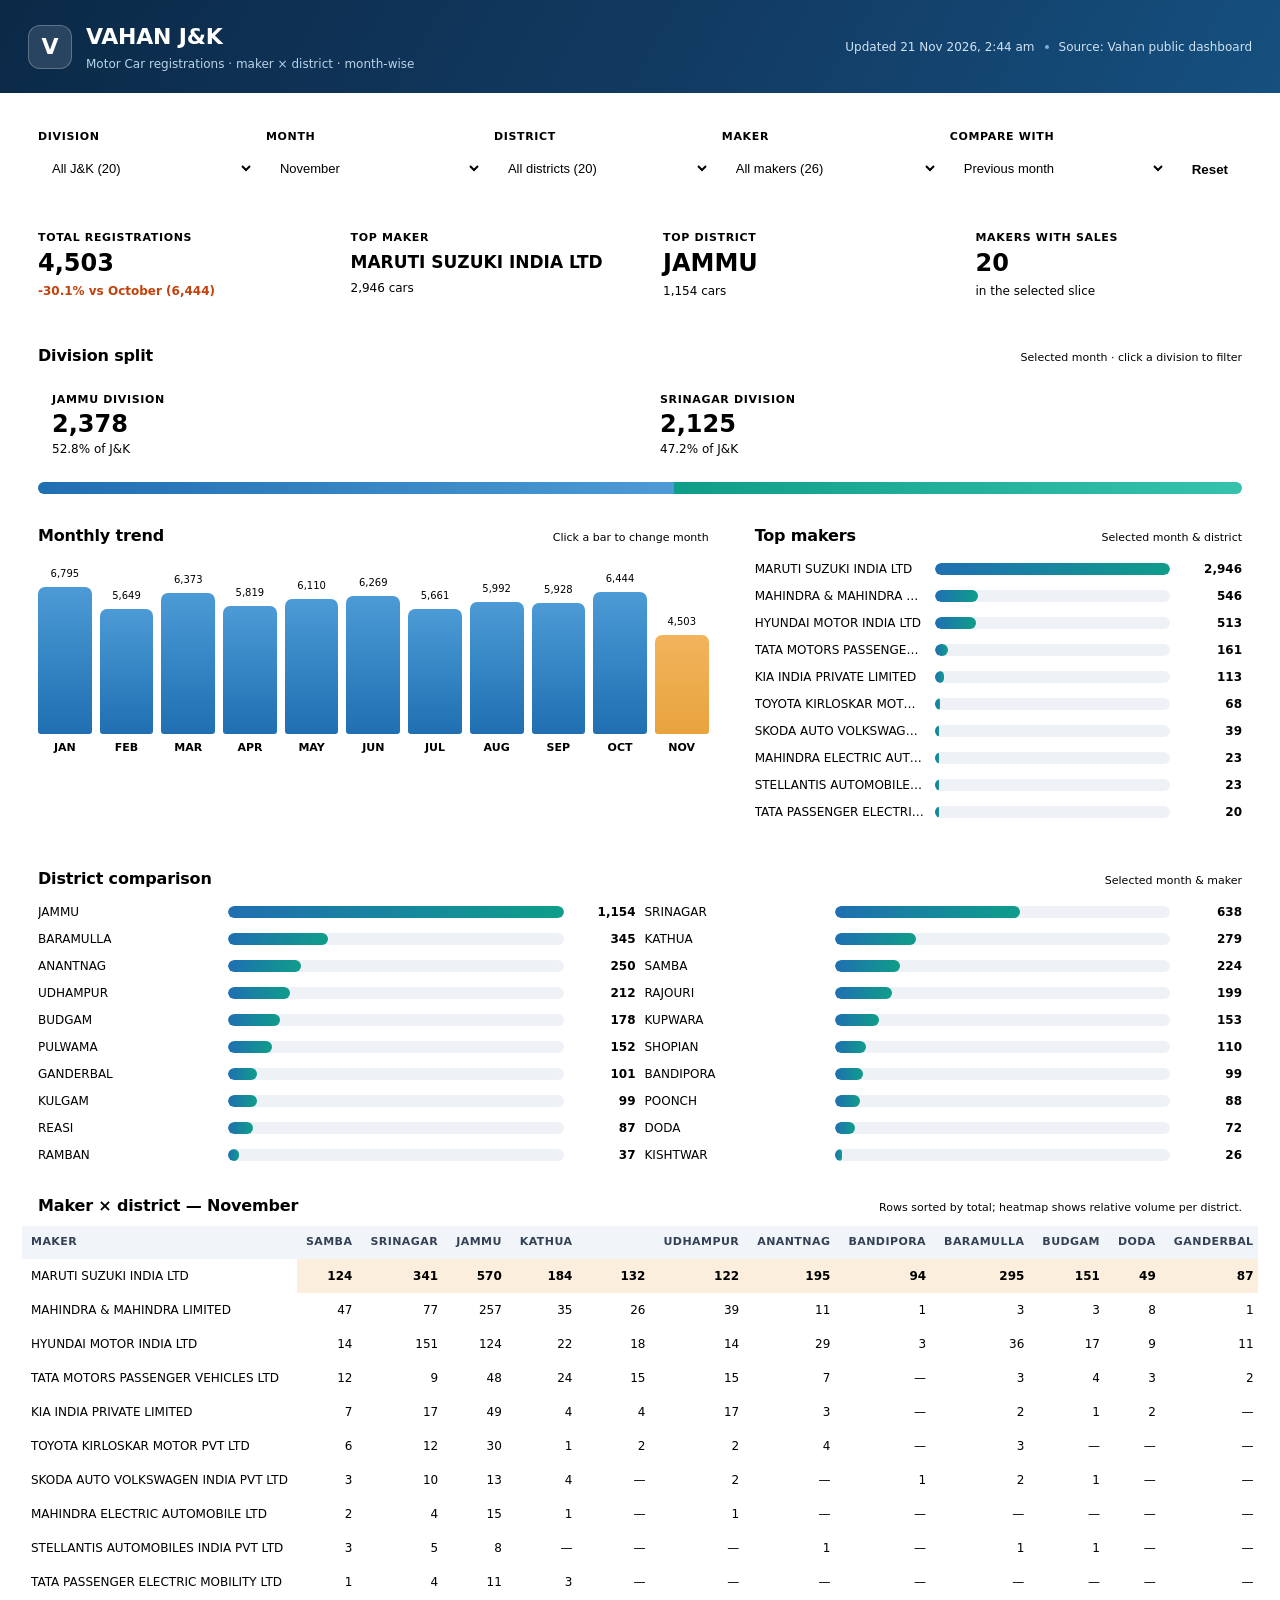
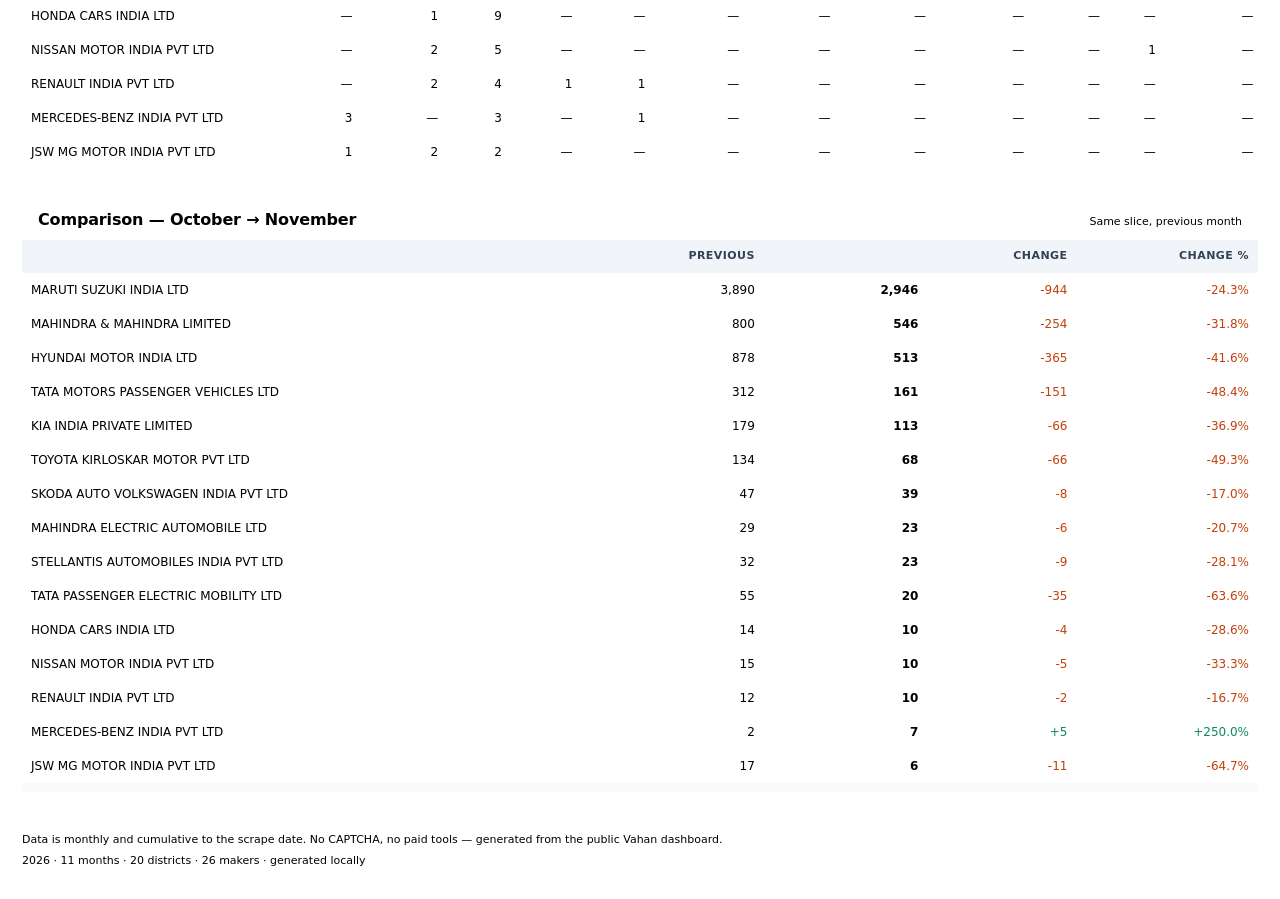
==== commit 148101ca: "VAHAN update 2026-11-21" ====
--- a/VAHAN_DASHBOARD.html
+++ b/VAHAN_DASHBOARD.html
@@ -382,7 +382,7 @@
 </footer>
 
 <script>
-window.VAHAN_DATA = {"updated":"2026-11-20T08:18:44+05:30","year":2026,"current":"NOV","months":["JAN","FEB","MAR","APR","MAY","JUN","JUL","AUG","SEP","OCT","NOV"],"districts":["SAMBA ARTO - JK21","SRINAGAR RTO - JK1","JAMMU RTO - JK2","KATHUA RTO - JK8","RAJOURI ARTO - JK11","UDHAMPUR ARTO - JK14","ANANTNAG ARTO - JK3","BANDIPORA ARTO - JK15","BARAMULLA ARTO - JK5","BUDGAM ARTO - JK4","DODA ARTO - JK6","GANDERBAL ARTO - JK16","KISHTWAR ARTO - JK17","KULGAM ARTO - JK18","KUPWARA ARTO - JK9","POONCH ARTO - JK12","PULWAMA ARTO - JK13","RAMBAN ARTO - JK19","REASI ARTO - JK20","SHOPIAN ARTO - JK22"],"makers":["BMW INDIA PVT LTD","BYD INDIA PRIVATE LIMITED","FORCE MOTORS LIMITED","HONDA CARS INDIA LTD","HYUNDAI MOTOR INDIA LTD","ISUZU MOTORS INDIA PVT LTD","JAGUAR LAND ROVER INDIA LIMITED","JSW MG MOTOR INDIA PVT LTD","KIA INDIA PRIVATE LIMITED","MAHINDRA & MAHINDRA LIMITED","MAHINDRA DEFENCE SYSTEMS LTD","MAHINDRA ELECTRIC AUTOMOBILE LTD","MARUTI SUZUKI INDIA LTD","MERCEDES -BENZ AG","MERCEDES-BENZ INDIA PVT LTD","NISSAN MOTOR INDIA PVT LTD","RENAULT INDIA PVT LTD","SKODA AUTO VOLKSWAGEN INDIA PVT LTD","STELLANTIS AUTOMOBILES INDIA PVT LTD","STELLANTIS INDIA PVT LTD","TATA MOTORS LTD","TATA MOTORS PASSENGER VEHICLES LTD","TATA PASSENGER ELECTRIC MOBILITY LTD","TOYOTA KIRLOSKAR MOTOR PVT LTD","VINFAST AUTO INDIA PVT LTD","VOLKSWAGEN AG"],"values":{"JAN":{"SAMBA ARTO - JK21":{"HONDA CARS INDIA LTD":1,"HYUNDAI MOTOR INDIA LTD":35,"KIA INDIA PRIVATE LIMITED":11,"MAHINDRA & MAHINDRA LIMITED":49,"MARUTI SUZUKI INDIA LTD":142,"SKODA AUTO VOLKSWAGEN INDIA PVT LTD":2,"STELLANTIS AUTOMOBILES INDIA PVT LTD":1,"TATA MOTORS PASSENGER VEHICLES LTD":11,"TATA PASSENGER ELECTRIC MOBILITY LTD":3,"TOYOTA KIRLOSKAR MOTOR PVT LTD":7},"SRINAGAR RTO - JK1":{"FORCE MOTORS LIMITED":1,"HONDA CARS INDIA LTD":4,"HYUNDAI MOTOR INDIA LTD":300,"JAGUAR LAND ROVER INDIA LIMITED":1,"JSW MG MOTOR INDIA PVT LTD":3,"KIA INDIA PRIVATE LIMITED":31,"MAHINDRA ELECTRIC AUTOMOBILE LTD":2,"MAHINDRA & MAHINDRA LIMITED":121,"MARUTI SUZUKI INDIA LTD":519,"NISSAN MOTOR INDIA PVT LTD":3,"RENAULT INDIA PVT LTD":2,"SKODA AUTO VOLKSWAGEN INDIA PVT LTD":20,"TATA MOTORS PASSENGER VEHICLES LTD":24,"TOYOTA KIRLOSKAR MOTOR PVT LTD":30},"JAMMU RTO - JK2":{"BMW INDIA PVT LTD":2,"FORCE MOTORS LIMITED":8,"HONDA CARS INDIA LTD":10,"HYUNDAI MOTOR INDIA LTD":230,"JSW MG MOTOR INDIA PVT LTD":12,"KIA INDIA PRIVATE LIMITED":80,"MAHINDRA ELECTRIC AUTOMOBILE LTD":4,"MAHINDRA & MAHINDRA LIMITED":438,"MARUTI SUZUKI INDIA LTD":855,"MERCEDES-BENZ INDIA PVT LTD":2,"NISSAN MOTOR INDIA PVT LTD":5,"RENAULT INDIA PVT LTD":1,"SKODA AUTO VOLKSWAGEN INDIA PVT LTD":31,"STELLANTIS AUTOMOBILES INDIA PVT LTD":15,"STELLANTIS INDIA PVT LTD":1,"TATA MOTORS PASSENGER VEHICLES LTD":82,"TATA PASSENGER ELECTRIC MOBILITY LTD":18,"TOYOTA KIRLOSKAR MOTOR PVT LTD":29},"KATHUA RTO - JK8":{"HONDA CARS INDIA LTD":3,"HYUNDAI MOTOR INDIA LTD":43,"KIA INDIA PRIVATE LIMITED":4,"MAHINDRA ELECTRIC AUTOMOBILE LTD":2,"MAHINDRA & MAHINDRA LIMITED":39,"MARUTI SUZUKI INDIA LTD":180,"NISSAN MOTOR INDIA PVT LTD":1,"RENAULT INDIA PVT LTD":1,"SKODA AUTO VOLKSWAGEN INDIA PVT LTD":1,"TATA MOTORS PASSENGER VEHICLES LTD":17,"TATA PASSENGER ELECTRIC MOBILITY LTD":1,"TOYOTA KIRLOSKAR MOTOR PVT LTD":2},"RAJOURI ARTO - JK11":{"HYUNDAI MOTOR INDIA LTD":34,"ISUZU MOTORS INDIA PVT LTD":1,"KIA INDIA PRIVATE LIMITED":8,"MAHINDRA DEFENCE SYSTEMS LTD":1,"MAHINDRA & MAHINDRA LIMITED":36,"MARUTI SUZUKI INDIA LTD":199,"RENAULT INDIA PVT LTD":2,"SKODA AUTO VOLKSWAGEN INDIA PVT LTD":2,"STELLANTIS AUTOMOBILES INDIA PVT LTD":1,"TATA MOTORS LTD":1,"TATA MOTORS PASSENGER VEHICLES LTD":14,"TATA PASSENGER ELECTRIC MOBILITY LTD":1},"UDHAMPUR ARTO - JK14":{"HYUNDAI MOTOR INDIA LTD":28,"KIA INDIA PRIVATE LIMITED":17,"MAHINDRA & MAHINDRA LIMITED":26,"MARUTI SUZUKI INDIA LTD":93,"TATA MOTORS PASSENGER VEHICLES LTD":15,"TATA PASSENGER ELECTRIC MOBILITY LTD":1,"TOYOTA KIRLOSKAR MOTOR PVT LTD":5},"ANANTNAG ARTO - JK3":{"HYUNDAI MOTOR INDIA LTD":56,"KIA INDIA PRIVATE LIMITED":4,"MAHINDRA & MAHINDRA LIMITED":17,"MARUTI SUZUKI INDIA LTD":300,"NISSAN MOTOR INDIA PVT LTD":1,"TATA MOTORS PASSENGER VEHICLES LTD":12,"TOYOTA KIRLOSKAR MOTOR PVT LTD":2},"BANDIPORA ARTO - JK15":{"HYUNDAI MOTOR INDIA LTD":16,"KIA INDIA PRIVATE LIMITED":1,"MAHINDRA & MAHINDRA LIMITED":1,"MARUTI SUZUKI INDIA LTD":138,"TATA MOTORS PASSENGER VEHICLES LTD":1},"BARAMULLA ARTO - JK5":{"HYUNDAI MOTOR INDIA LTD":76,"JSW MG MOTOR INDIA PVT LTD":1,"KIA INDIA PRIVATE LIMITED":7,"MAHINDRA ELECTRIC AUTOMOBILE LTD":1,"MAHINDRA & MAHINDRA LIMITED":17,"MARUTI SUZUKI INDIA LTD":451,"SKODA AUTO VOLKSWAGEN INDIA PVT LTD":1,"STELLANTIS AUTOMOBILES INDIA PVT LTD":1,"TATA MOTORS PASSENGER VEHICLES LTD":14,"TATA PASSENGER ELECTRIC MOBILITY LTD":1,"TOYOTA KIRLOSKAR MOTOR PVT LTD":9},"BUDGAM ARTO - JK4":{"HYUNDAI MOTOR INDIA LTD":28,"KIA INDIA PRIVATE LIMITED":7,"MAHINDRA & MAHINDRA LIMITED":4,"MARUTI SUZUKI INDIA LTD":236,"NISSAN MOTOR INDIA PVT LTD":1,"TATA MOTORS PASSENGER VEHICLES LTD":3,"TATA PASSENGER ELECTRIC MOBILITY LTD":1,"TOYOTA KIRLOSKAR MOTOR PVT LTD":5,"VINFAST AUTO INDIA PVT LTD":1},"DODA ARTO - JK6":{"HYUNDAI MOTOR INDIA LTD":17,"KIA INDIA PRIVATE LIMITED":3,"MAHINDRA & MAHINDRA LIMITED":6,"MARUTI SUZUKI INDIA LTD":52,"SKODA AUTO VOLKSWAGEN INDIA PVT LTD":1,"TATA MOTORS PASSENGER VEHICLES LTD":5,"TOYOTA KIRLOSKAR MOTOR PVT LTD":1},"GANDERBAL ARTO - JK16":{"HYUNDAI MOTOR INDIA LTD":27,"KIA INDIA PRIVATE LIMITED":1,"MARUTI SUZUKI INDIA LTD":145,"NISSAN MOTOR INDIA PVT LTD":2,"RENAULT INDIA PVT LTD":1,"TATA MOTORS PASSENGER VEHICLES LTD":5,"TATA PASSENGER ELECTRIC MOBILITY LTD":1,"TOYOTA KIRLOSKAR MOTOR PVT LTD":2},"KISHTWAR ARTO - JK17":{"HYUNDAI MOTOR INDIA LTD":5,"KIA INDIA PRIVATE LIMITED":5,"MAHINDRA & MAHINDRA LIMITED":4,"MARUTI SUZUKI INDIA LTD":22,"TATA MOTORS PASSENGER VEHICLES LTD":3},"KULGAM ARTO - JK18":{"HYUNDAI MOTOR INDIA LTD":14,"MAHINDRA & MAHINDRA LIMITED":6,"MARUTI SUZUKI INDIA LTD":128,"TATA MOTORS PASSENGER VEHICLES LTD":3,"TOYOTA KIRLOSKAR MOTOR PVT LTD":3},"KUPWARA ARTO - JK9":{"HYUNDAI MOTOR INDIA LTD":40,"JSW MG MOTOR INDIA PVT LTD":1,"KIA INDIA PRIVATE LIMITED":1,"MAHINDRA & MAHINDRA LIMITED":3,"MARUTI SUZUKI INDIA LTD":202,"NISSAN MOTOR INDIA PVT LTD":1,"TATA MOTORS PASSENGER VEHICLES LTD":4},"POONCH ARTO - JK12":{"HYUNDAI MOTOR INDIA LTD":24,"KIA INDIA PRIVATE LIMITED":4,"MAHINDRA & MAHINDRA LIMITED":29,"MARUTI SUZUKI INDIA LTD":114,"NISSAN MOTOR INDIA PVT LTD":1,"STELLANTIS AUTOMOBILES INDIA PVT LTD":1,"TATA MOTORS PASSENGER VEHICLES LTD":1},"PULWAMA ARTO - JK13":{"HYUNDAI MOTOR INDIA LTD":31,"JSW MG MOTOR INDIA PVT LTD":1,"KIA INDIA PRIVATE LIMITED":4,"MAHINDRA & MAHINDRA LIMITED":8,"MARUTI SUZUKI INDIA LTD":194,"NISSAN MOTOR INDIA PVT LTD":2,"SKODA AUTO VOLKSWAGEN INDIA PVT LTD":2,"TATA MOTORS PASSENGER VEHICLES LTD":5,"TOYOTA KIRLOSKAR MOTOR PVT LTD":5},"RAMBAN ARTO - JK19":{"HYUNDAI MOTOR INDIA LTD":9,"KIA INDIA PRIVATE LIMITED":1,"MAHINDRA & MAHINDRA LIMITED":4,"MARUTI SUZUKI INDIA LTD":41,"RENAULT INDIA PVT LTD":1,"TATA MOTORS PASSENGER VEHICLES LTD":5},"REASI ARTO - JK20":{"HYUNDAI MOTOR INDIA LTD":4,"KIA INDIA PRIVATE LIMITED":4,"MAHINDRA & MAHINDRA LIMITED":17,"MARUTI SUZUKI INDIA LTD":46,"STELLANTIS AUTOMOBILES INDIA PVT LTD":1,"TATA MOTORS PASSENGER VEHICLES LTD":5,"TOYOTA KIRLOSKAR MOTOR PVT LTD":1},"SHOPIAN ARTO - JK22":{"HONDA CARS INDIA LTD":1,"HYUNDAI MOTOR INDIA LTD":29,"KIA INDIA PRIVATE LIMITED":2,"MAHINDRA & MAHINDRA LIMITED":10,"MARUTI SUZUKI INDIA LTD":126,"NISSAN MOTOR INDIA PVT LTD":1,"SKODA AUTO VOLKSWAGEN INDIA PVT LTD":2,"TATA MOTORS PASSENGER VEHICLES LTD":4,"TOYOTA KIRLOSKAR MOTOR PVT LTD":2}},"FEB":{"SAMBA ARTO - JK21":{"HYUNDAI MOTOR INDIA LTD":27,"KIA INDIA PRIVATE LIMITED":8,"MAHINDRA & MAHINDRA LIMITED":57,"MARUTI SUZUKI INDIA LTD":129,"MERCEDES-BENZ INDIA PVT LTD":1,"SKODA AUTO VOLKSWAGEN INDIA PVT LTD":2,"STELLANTIS AUTOMOBILES INDIA PVT LTD":1,"TATA MOTORS PASSENGER VEHICLES LTD":16,"TATA PASSENGER ELECTRIC MOBILITY LTD":3,"TOYOTA KIRLOSKAR MOTOR PVT LTD":6},"SRINAGAR RTO - JK1":{"BMW INDIA PVT LTD":1,"HONDA CARS INDIA LTD":1,"HYUNDAI MOTOR INDIA LTD":290,"JAGUAR LAND ROVER INDIA LIMITED":1,"JSW MG MOTOR INDIA PVT LTD":7,"KIA INDIA PRIVATE LIMITED":34,"MAHINDRA ELECTRIC AUTOMOBILE LTD":1,"MAHINDRA & MAHINDRA LIMITED":139,"MARUTI SUZUKI INDIA LTD":469,"NISSAN MOTOR INDIA PVT LTD":2,"RENAULT INDIA PVT LTD":4,"SKODA AUTO VOLKSWAGEN INDIA PVT LTD":10,"STELLANTIS AUTOMOBILES INDIA PVT LTD":5,"TATA MOTORS PASSENGER VEHICLES LTD":34,"TATA PASSENGER ELECTRIC MOBILITY LTD":3,"TOYOTA KIRLOSKAR MOTOR PVT LTD":35},"JAMMU RTO - JK2":{"HONDA CARS INDIA LTD":5,"HYUNDAI MOTOR INDIA LTD":202,"JSW MG MOTOR INDIA PVT LTD":4,"KIA INDIA PRIVATE LIMITED":60,"MAHINDRA ELECTRIC AUTOMOBILE LTD":6,"MAHINDRA & MAHINDRA LIMITED":312,"MARUTI SUZUKI INDIA LTD":584,"MERCEDES-BENZ INDIA PVT LTD":3,"NISSAN MOTOR INDIA PVT LTD":4,"RENAULT INDIA PVT LTD":5,"SKODA AUTO VOLKSWAGEN INDIA PVT LTD":23,"STELLANTIS AUTOMOBILES INDIA PVT LTD":8,"STELLANTIS INDIA PVT LTD":1,"TATA MOTORS PASSENGER VEHICLES LTD":125,"TATA PASSENGER ELECTRIC MOBILITY LTD":6,"TOYOTA KIRLOSKAR MOTOR PVT LTD":46,"VINFAST AUTO INDIA PVT LTD":9},"KATHUA RTO - JK8":{"HONDA CARS INDIA LTD":1,"HYUNDAI MOTOR INDIA LTD":40,"KIA INDIA PRIVATE LIMITED":12,"MAHINDRA ELECTRIC AUTOMOBILE LTD":3,"MAHINDRA & MAHINDRA LIMITED":52,"MARUTI SUZUKI INDIA LTD":144,"NISSAN MOTOR INDIA PVT LTD":2,"RENAULT INDIA PVT LTD":1,"SKODA AUTO VOLKSWAGEN INDIA PVT LTD":4,"STELLANTIS AUTOMOBILES INDIA PVT LTD":1,"TATA MOTORS PASSENGER VEHICLES LTD":32,"TATA PASSENGER ELECTRIC MOBILITY LTD":1,"TOYOTA KIRLOSKAR MOTOR PVT LTD":1,"VINFAST AUTO INDIA PVT LTD":1},"RAJOURI ARTO - JK11":{"HYUNDAI MOTOR INDIA LTD":36,"KIA INDIA PRIVATE LIMITED":3,"MAHINDRA & MAHINDRA LIMITED":44,"MARUTI SUZUKI INDIA LTD":112,"RENAULT INDIA PVT LTD":2,"TATA MOTORS PASSENGER VEHICLES LTD":23,"TOYOTA KIRLOSKAR MOTOR PVT LTD":3},"UDHAMPUR ARTO - JK14":{"HYUNDAI MOTOR INDIA LTD":25,"KIA INDIA PRIVATE LIMITED":12,"MAHINDRA ELECTRIC AUTOMOBILE LTD":1,"MAHINDRA & MAHINDRA LIMITED":31,"MARUTI SUZUKI INDIA LTD":83,"SKODA AUTO VOLKSWAGEN INDIA PVT LTD":2,"TATA MOTORS PASSENGER VEHICLES LTD":33,"TATA PASSENGER ELECTRIC MOBILITY LTD":1,"TOYOTA KIRLOSKAR MOTOR PVT LTD":9},"ANANTNAG ARTO - JK3":{"HYUNDAI MOTOR INDIA LTD":62,"JSW MG MOTOR INDIA PVT LTD":2,"KIA INDIA PRIVATE LIMITED":6,"MAHINDRA & MAHINDRA LIMITED":24,"MARUTI SUZUKI INDIA LTD":210,"RENAULT INDIA PVT LTD":2,"SKODA AUTO VOLKSWAGEN INDIA PVT LTD":1,"TATA MOTORS PASSENGER VEHICLES LTD":18,"TOYOTA KIRLOSKAR MOTOR PVT LTD":2},"BANDIPORA ARTO - JK15":{"HYUNDAI MOTOR INDIA LTD":17,"KIA INDIA PRIVATE LIMITED":2,"MAHINDRA & MAHINDRA LIMITED":2,"MARUTI SUZUKI INDIA LTD":121,"NISSAN MOTOR INDIA PVT LTD":1,"RENAULT INDIA PVT LTD":1,"TATA MOTORS PASSENGER VEHICLES LTD":4},"BARAMULLA ARTO - JK5":{"HYUNDAI MOTOR INDIA LTD":66,"JSW MG MOTOR INDIA PVT LTD":2,"KIA INDIA PRIVATE LIMITED":4,"MAHINDRA ELECTRIC AUTOMOBILE LTD":1,"MAHINDRA & MAHINDRA LIMITED":14,"MARUTI SUZUKI INDIA LTD":307,"SKODA AUTO VOLKSWAGEN INDIA PVT LTD":2,"STELLANTIS AUTOMOBILES INDIA PVT LTD":1,"TATA MOTORS PASSENGER VEHICLES LTD":19,"TOYOTA KIRLOSKAR MOTOR PVT LTD":7},"BUDGAM ARTO - JK4":{"HYUNDAI MOTOR INDIA LTD":39,"KIA INDIA PRIVATE LIMITED":6,"MAHINDRA & MAHINDRA LIMITED":8,"MARUTI SUZUKI INDIA LTD":168,"NISSAN MOTOR INDIA PVT LTD":1,"SKODA AUTO VOLKSWAGEN INDIA PVT LTD":1,"STELLANTIS AUTOMOBILES INDIA PVT LTD":1,"TATA MOTORS PASSENGER VEHICLES LTD":11,"TOYOTA KIRLOSKAR MOTOR PVT LTD":1},"DODA ARTO - JK6":{"HYUNDAI MOTOR INDIA LTD":10,"KIA INDIA PRIVATE LIMITED":1,"MAHINDRA & MAHINDRA LIMITED":8,"MARUTI SUZUKI INDIA LTD":40,"RENAULT INDIA PVT LTD":1,"STELLANTIS AUTOMOBILES INDIA PVT LTD":2,"TATA MOTORS PASSENGER VEHICLES LTD":9},"GANDERBAL ARTO - JK16":{"HYUNDAI MOTOR INDIA LTD":18,"KIA INDIA PRIVATE LIMITED":1,"MAHINDRA & MAHINDRA LIMITED":1,"MARUTI SUZUKI INDIA LTD":112,"STELLANTIS AUTOMOBILES INDIA PVT LTD":1,"TATA MOTORS PASSENGER VEHICLES LTD":8},"KISHTWAR ARTO - JK17":{"HYUNDAI MOTOR INDIA LTD":2,"KIA INDIA PRIVATE LIMITED":2,"MAHINDRA & MAHINDRA LIMITED":4,"MARUTI SUZUKI INDIA LTD":24,"TATA MOTORS PASSENGER VEHICLES LTD":8,"TATA PASSENGER ELECTRIC MOBILITY LTD":1},"KULGAM ARTO - JK18":{"HYUNDAI MOTOR INDIA LTD":19,"MAHINDRA & MAHINDRA LIMITED":4,"MARUTI SUZUKI INDIA LTD":85,"TATA MOTORS PASSENGER VEHICLES LTD":7,"TOYOTA KIRLOSKAR MOTOR PVT LTD":1},"KUPWARA ARTO - JK9":{"HYUNDAI MOTOR INDIA LTD":29,"KIA INDIA PRIVATE LIMITED":2,"MAHINDRA & MAHINDRA LIMITED":4,"MARUTI SUZUKI INDIA LTD":114,"TATA MOTORS PASSENGER VEHICLES LTD":7,"TOYOTA KIRLOSKAR MOTOR PVT LTD":2},"POONCH ARTO - JK12":{"HYUNDAI MOTOR INDIA LTD":18,"KIA INDIA PRIVATE LIMITED":2,"MAHINDRA & MAHINDRA LIMITED":15,"MARUTI SUZUKI INDIA LTD":54,"NISSAN MOTOR INDIA PVT LTD":1,"RENAULT INDIA PVT LTD":1,"SKODA AUTO VOLKSWAGEN INDIA PVT LTD":1,"TATA MOTORS PASSENGER VEHICLES LTD":7},"PULWAMA ARTO - JK13":{"HYUNDAI MOTOR INDIA LTD":33,"KIA INDIA PRIVATE LIMITED":5,"MAHINDRA & MAHINDRA LIMITED":9,"MARUTI SUZUKI INDIA LTD":184,"RENAULT INDIA PVT LTD":1,"STELLANTIS AUTOMOBILES INDIA PVT LTD":1,"TATA MOTORS PASSENGER VEHICLES LTD":8,"TOYOTA KIRLOSKAR MOTOR PVT LTD":2},"RAMBAN ARTO - JK19":{"HYUNDAI MOTOR INDIA LTD":1,"KIA INDIA PRIVATE LIMITED":1,"MAHINDRA & MAHINDRA LIMITED":3,"MARUTI SUZUKI INDIA LTD":22,"TATA MOTORS PASSENGER VEHICLES LTD":7,"TOYOTA KIRLOSKAR MOTOR PVT LTD":2},"REASI ARTO - JK20":{"HYUNDAI MOTOR INDIA LTD":8,"KIA INDIA PRIVATE LIMITED":2,"MAHINDRA & MAHINDRA LIMITED":11,"MARUTI SUZUKI INDIA LTD":39,"SKODA AUTO VOLKSWAGEN INDIA PVT LTD":1,"STELLANTIS AUTOMOBILES INDIA PVT LTD":1,"TATA MOTORS PASSENGER VEHICLES LTD":10},"SHOPIAN ARTO - JK22":{"HYUNDAI MOTOR INDIA LTD":21,"KIA INDIA PRIVATE LIMITED":1,"MAHINDRA & MAHINDRA LIMITED":8,"MARUTI SUZUKI INDIA LTD":93,"RENAULT INDIA PVT LTD":1,"TATA MOTORS PASSENGER VEHICLES LTD":10}},"MAR":{"SAMBA ARTO - JK21":{"HONDA CARS INDIA LTD":3,"HYUNDAI MOTOR INDIA LTD":21,"KIA INDIA PRIVATE LIMITED":11,"MAHINDRA ELECTRIC AUTOMOBILE LTD":1,"MAHINDRA & MAHINDRA LIMITED":62,"MARUTI SUZUKI INDIA LTD":108,"SKODA AUTO VOLKSWAGEN INDIA PVT LTD":3,"TATA MOTORS PASSENGER VEHICLES LTD":23,"TATA PASSENGER ELECTRIC MOBILITY LTD":3,"TOYOTA KIRLOSKAR MOTOR PVT LTD":6},"SRINAGAR RTO - JK1":{"HONDA CARS INDIA LTD":3,"HYUNDAI MOTOR INDIA LTD":308,"JSW MG MOTOR INDIA PVT LTD":4,"KIA INDIA PRIVATE LIMITED":28,"MAHINDRA ELECTRIC AUTOMOBILE LTD":3,"MAHINDRA & MAHINDRA LIMITED":145,"MARUTI SUZUKI INDIA LTD":461,"MERCEDES-BENZ INDIA PVT LTD":1,"NISSAN MOTOR INDIA PVT LTD":5,"SKODA AUTO VOLKSWAGEN INDIA PVT LTD":17,"STELLANTIS AUTOMOBILES INDIA PVT LTD":3,"TATA MOTORS PASSENGER VEHICLES LTD":31,"TATA PASSENGER ELECTRIC MOBILITY LTD":1,"TOYOTA KIRLOSKAR MOTOR PVT LTD":19},"JAMMU RTO - JK2":{"BMW INDIA PVT LTD":2,"HONDA CARS INDIA LTD":15,"HYUNDAI MOTOR INDIA LTD":232,"JSW MG MOTOR INDIA PVT LTD":6,"KIA INDIA PRIVATE LIMITED":90,"MAHINDRA ELECTRIC AUTOMOBILE LTD":8,"MAHINDRA & MAHINDRA LIMITED":582,"MARUTI SUZUKI INDIA LTD":691,"MERCEDES -BENZ AG":1,"MERCEDES-BENZ INDIA PVT LTD":2,"NISSAN MOTOR INDIA PVT LTD":5,"RENAULT INDIA PVT LTD":7,"SKODA AUTO VOLKSWAGEN INDIA PVT LTD":32,"STELLANTIS AUTOMOBILES INDIA PVT LTD":7,"STELLANTIS INDIA PVT LTD":2,"TATA MOTORS PASSENGER VEHICLES LTD":140,"TATA PASSENGER ELECTRIC MOBILITY LTD":13,"TOYOTA KIRLOSKAR MOTOR PVT LTD":95,"VINFAST AUTO INDIA PVT LTD":4},"KATHUA RTO - JK8":{"BMW INDIA PVT LTD":1,"HYUNDAI MOTOR INDIA LTD":42,"KIA INDIA PRIVATE LIMITED":4,"MAHINDRA & MAHINDRA LIMITED":69,"MARUTI SUZUKI INDIA LTD":207,"RENAULT INDIA PVT LTD":1,"SKODA AUTO VOLKSWAGEN INDIA PVT LTD":3,"TATA MOTORS PASSENGER VEHICLES LTD":33,"TATA PASSENGER ELECTRIC MOBILITY LTD":1,"TOYOTA KIRLOSKAR MOTOR PVT LTD":7},"RAJOURI ARTO - JK11":{"HONDA CARS INDIA LTD":1,"HYUNDAI MOTOR INDIA LTD":36,"JSW MG MOTOR INDIA PVT LTD":1,"KIA INDIA PRIVATE LIMITED":7,"MAHINDRA & MAHINDRA LIMITED":45,"MARUTI SUZUKI INDIA LTD":140,"NISSAN MOTOR INDIA PVT LTD":1,"RENAULT INDIA PVT LTD":4,"STELLANTIS INDIA PVT LTD":1,"TATA MOTORS PASSENGER VEHICLES LTD":27,"TOYOTA KIRLOSKAR MOTOR PVT LTD":4},"UDHAMPUR ARTO - JK14":{"HONDA CARS INDIA LTD":1,"HYUNDAI MOTOR INDIA LTD":23,"KIA INDIA PRIVATE LIMITED":15,"MAHINDRA ELECTRIC AUTOMOBILE LTD":1,"MAHINDRA & MAHINDRA LIMITED":37,"MARUTI SUZUKI INDIA LTD":93,"RENAULT INDIA PVT LTD":1,"SKODA AUTO VOLKSWAGEN INDIA PVT LTD":1,"STELLANTIS AUTOMOBILES INDIA PVT LTD":3,"TATA MOTORS PASSENGER VEHICLES LTD":37,"TATA PASSENGER ELECTRIC MOBILITY LTD":4,"TOYOTA KIRLOSKAR MOTOR PVT LTD":3},"ANANTNAG ARTO - JK3":{"HYUNDAI MOTOR INDIA LTD":58,"KIA INDIA PRIVATE LIMITED":5,"MAHINDRA & MAHINDRA LIMITED":19,"MARUTI SUZUKI INDIA LTD":210,"NISSAN MOTOR INDIA PVT LTD":1,"SKODA AUTO VOLKSWAGEN INDIA PVT LTD":2,"TATA MOTORS PASSENGER VEHICLES LTD":19,"TOYOTA KIRLOSKAR MOTOR PVT LTD":2},"BANDIPORA ARTO - JK15":{"HYUNDAI MOTOR INDIA LTD":13,"KIA INDIA PRIVATE LIMITED":2,"MAHINDRA & MAHINDRA LIMITED":3,"MARUTI SUZUKI INDIA LTD":90,"TATA MOTORS PASSENGER VEHICLES LTD":4,"TATA PASSENGER ELECTRIC MOBILITY LTD":1},"BARAMULLA ARTO - JK5":{"HYUNDAI MOTOR INDIA LTD":54,"KIA INDIA PRIVATE LIMITED":5,"MAHINDRA & MAHINDRA LIMITED":21,"MARUTI SUZUKI INDIA LTD":357,"SKODA AUTO VOLKSWAGEN INDIA PVT LTD":2,"TATA MOTORS PASSENGER VEHICLES LTD":14,"TOYOTA KIRLOSKAR MOTOR PVT LTD":5},"BUDGAM ARTO - JK4":{"HYUNDAI MOTOR INDIA LTD":29,"KIA INDIA PRIVATE LIMITED":8,"MAHINDRA & MAHINDRA LIMITED":6,"MARUTI SUZUKI INDIA LTD":199,"SKODA AUTO VOLKSWAGEN INDIA PVT LTD":1,"STELLANTIS AUTOMOBILES INDIA PVT LTD":1,"TATA MOTORS PASSENGER VEHICLES LTD":4,"TATA PASSENGER ELECTRIC MOBILITY LTD":1,"TOYOTA KIRLOSKAR MOTOR PVT LTD":2},"DODA ARTO - JK6":{"HONDA CARS INDIA LTD":1,"HYUNDAI MOTOR INDIA LTD":8,"KIA INDIA PRIVATE LIMITED":1,"MAHINDRA & MAHINDRA LIMITED":9,"MARUTI SUZUKI INDIA LTD":49,"SKODA AUTO VOLKSWAGEN INDIA PVT LTD":1,"STELLANTIS AUTOMOBILES INDIA PVT LTD":1,"TATA MOTORS PASSENGER VEHICLES LTD":13},"GANDERBAL ARTO - JK16":{"HYUNDAI MOTOR INDIA LTD":14,"MAHINDRA & MAHINDRA LIMITED":3,"MARUTI SUZUKI INDIA LTD":107,"SKODA AUTO VOLKSWAGEN INDIA PVT LTD":1,"TATA MOTORS PASSENGER VEHICLES LTD":4},"KISHTWAR ARTO - JK17":{"HYUNDAI MOTOR INDIA LTD":4,"JSW MG MOTOR INDIA PVT LTD":1,"KIA INDIA PRIVATE LIMITED":1,"MAHINDRA & MAHINDRA LIMITED":5,"MARUTI SUZUKI INDIA LTD":21,"STELLANTIS AUTOMOBILES INDIA PVT LTD":1,"TATA MOTORS PASSENGER VEHICLES LTD":12},"KULGAM ARTO - JK18":{"HYUNDAI MOTOR INDIA LTD":12,"KIA INDIA PRIVATE LIMITED":2,"MAHINDRA & MAHINDRA LIMITED":3,"MARUTI SUZUKI INDIA LTD":96,"TATA MOTORS PASSENGER VEHICLES LTD":3,"TOYOTA KIRLOSKAR MOTOR PVT LTD":1},"KUPWARA ARTO - JK9":{"HYUNDAI MOTOR INDIA LTD":35,"MAHINDRA & MAHINDRA LIMITED":3,"MARUTI SUZUKI INDIA LTD":136,"TATA MOTORS PASSENGER VEHICLES LTD":6},"POONCH ARTO - JK12":{"HYUNDAI MOTOR INDIA LTD":16,"KIA INDIA PRIVATE LIMITED":3,"MAHINDRA & MAHINDRA LIMITED":15,"MARUTI SUZUKI INDIA LTD":78,"RENAULT INDIA PVT LTD":1,"SKODA AUTO VOLKSWAGEN INDIA PVT LTD":1,"TATA MOTORS PASSENGER VEHICLES LTD":3,"TOYOTA KIRLOSKAR MOTOR PVT LTD":1},"PULWAMA ARTO - JK13":{"HONDA CARS INDIA LTD":1,"HYUNDAI MOTOR INDIA LTD":39,"KIA INDIA PRIVATE LIMITED":3,"MAHINDRA & MAHINDRA LIMITED":9,"MARUTI SUZUKI INDIA LTD":182,"SKODA AUTO VOLKSWAGEN INDIA PVT LTD":2,"STELLANTIS AUTOMOBILES INDIA PVT LTD":2,"TATA MOTORS PASSENGER VEHICLES LTD":3,"TOYOTA KIRLOSKAR MOTOR PVT LTD":7},"RAMBAN ARTO - JK19":{"HYUNDAI MOTOR INDIA LTD":5,"KIA INDIA PRIVATE LIMITED":2,"MAHINDRA & MAHINDRA LIMITED":4,"MARUTI SUZUKI INDIA LTD":26,"NISSAN MOTOR INDIA PVT LTD":1,"TATA MOTORS PASSENGER VEHICLES LTD":2},"REASI ARTO - JK20":{"HYUNDAI MOTOR INDIA LTD":8,"KIA INDIA PRIVATE LIMITED":6,"MAHINDRA & MAHINDRA LIMITED":13,"MARUTI SUZUKI INDIA LTD":43,"NISSAN MOTOR INDIA PVT LTD":2,"SKODA AUTO VOLKSWAGEN INDIA PVT LTD":2,"TATA MOTORS PASSENGER VEHICLES LTD":12,"TOYOTA KIRLOSKAR MOTOR PVT LTD":2},"SHOPIAN ARTO - JK22":{"HYUNDAI MOTOR INDIA LTD":28,"KIA INDIA PRIVATE LIMITED":2,"MAHINDRA & MAHINDRA LIMITED":5,"MARUTI SUZUKI INDIA LTD":92,"TATA MOTORS PASSENGER VEHICLES LTD":1,"TOYOTA KIRLOSKAR MOTOR PVT LTD":1}},"APR":{"SAMBA ARTO - JK21":{"BMW INDIA PVT LTD":1,"HYUNDAI MOTOR INDIA LTD":21,"KIA INDIA PRIVATE LIMITED":8,"MAHINDRA ELECTRIC AUTOMOBILE LTD":1,"MAHINDRA & MAHINDRA LIMITED":42,"MARUTI SUZUKI INDIA LTD":128,"MERCEDES-BENZ INDIA PVT LTD":1,"SKODA AUTO VOLKSWAGEN INDIA PVT LTD":4,"TATA MOTORS PASSENGER VEHICLES LTD":18,"TATA PASSENGER ELECTRIC MOBILITY LTD":5,"TOYOTA KIRLOSKAR MOTOR PVT LTD":3,"VINFAST AUTO INDIA PVT LTD":1},"SRINAGAR RTO - JK1":{"BMW INDIA PVT LTD":1,"HONDA CARS INDIA LTD":2,"HYUNDAI MOTOR INDIA LTD":315,"JAGUAR LAND ROVER INDIA LIMITED":1,"JSW MG MOTOR INDIA PVT LTD":6,"KIA INDIA PRIVATE LIMITED":32,"MAHINDRA ELECTRIC AUTOMOBILE LTD":1,"MAHINDRA & MAHINDRA LIMITED":126,"MARUTI SUZUKI INDIA LTD":489,"MERCEDES-BENZ INDIA PVT LTD":2,"NISSAN MOTOR INDIA PVT LTD":3,"RENAULT INDIA PVT LTD":1,"SKODA AUTO VOLKSWAGEN INDIA PVT LTD":7,"STELLANTIS AUTOMOBILES INDIA PVT LTD":10,"TATA MOTORS PASSENGER VEHICLES LTD":30,"TATA PASSENGER ELECTRIC MOBILITY LTD":9,"TOYOTA KIRLOSKAR MOTOR PVT LTD":32},"JAMMU RTO - JK2":{"BMW INDIA PVT LTD":1,"FORCE MOTORS LIMITED":46,"HONDA CARS INDIA LTD":8,"HYUNDAI MOTOR INDIA LTD":184,"JSW MG MOTOR INDIA PVT LTD":7,"KIA INDIA PRIVATE LIMITED":72,"MAHINDRA ELECTRIC AUTOMOBILE LTD":7,"MAHINDRA & MAHINDRA LIMITED":317,"MARUTI SUZUKI INDIA LTD":547,"MERCEDES-BENZ INDIA PVT LTD":2,"NISSAN MOTOR INDIA PVT LTD":4,"RENAULT INDIA PVT LTD":11,"SKODA AUTO VOLKSWAGEN INDIA PVT LTD":29,"STELLANTIS AUTOMOBILES INDIA PVT LTD":2,"TATA MOTORS PASSENGER VEHICLES LTD":95,"TATA PASSENGER ELECTRIC MOBILITY LTD":14,"TOYOTA KIRLOSKAR MOTOR PVT LTD":61,"VINFAST AUTO INDIA PVT LTD":9},"KATHUA RTO - JK8":{"HONDA CARS INDIA LTD":1,"HYUNDAI MOTOR INDIA LTD":43,"KIA INDIA PRIVATE LIMITED":5,"MAHINDRA ELECTRIC AUTOMOBILE LTD":1,"MAHINDRA & MAHINDRA LIMITED":47,"MARUTI SUZUKI INDIA LTD":143,"RENAULT INDIA PVT LTD":1,"SKODA AUTO VOLKSWAGEN INDIA PVT LTD":9,"STELLANTIS AUTOMOBILES INDIA PVT LTD":1,"TATA MOTORS PASSENGER VEHICLES LTD":32,"TATA PASSENGER ELECTRIC MOBILITY LTD":3,"TOYOTA KIRLOSKAR MOTOR PVT LTD":4,"VINFAST AUTO INDIA PVT LTD":1},"RAJOURI ARTO - JK11":{"HYUNDAI MOTOR INDIA LTD":24,"JSW MG MOTOR INDIA PVT LTD":1,"KIA INDIA PRIVATE LIMITED":6,"MAHINDRA & MAHINDRA LIMITED":43,"MARUTI SUZUKI INDIA LTD":124,"RENAULT INDIA PVT LTD":2,"TATA MOTORS PASSENGER VEHICLES LTD":26,"TOYOTA KIRLOSKAR MOTOR PVT LTD":2},"UDHAMPUR ARTO - JK14":{"HONDA CARS INDIA LTD":1,"HYUNDAI MOTOR INDIA LTD":25,"KIA INDIA PRIVATE LIMITED":16,"MAHINDRA & MAHINDRA LIMITED":41,"MARUTI SUZUKI INDIA LTD":66,"SKODA AUTO VOLKSWAGEN INDIA PVT LTD":3,"TATA MOTORS PASSENGER VEHICLES LTD":33,"TOYOTA KIRLOSKAR MOTOR PVT LTD":8},"ANANTNAG ARTO - JK3":{"HYUNDAI MOTOR INDIA LTD":57,"KIA INDIA PRIVATE LIMITED":6,"MAHINDRA ELECTRIC AUTOMOBILE LTD":1,"MAHINDRA & MAHINDRA LIMITED":21,"MARUTI SUZUKI INDIA LTD":194,"TATA MOTORS PASSENGER VEHICLES LTD":14,"TOYOTA KIRLOSKAR MOTOR PVT LTD":1},"BANDIPORA ARTO - JK15":{"HYUNDAI MOTOR INDIA LTD":11,"KIA INDIA PRIVATE LIMITED":1,"MAHINDRA & MAHINDRA LIMITED":2,"MARUTI SUZUKI INDIA LTD":106,"NISSAN MOTOR INDIA PVT LTD":1,"TATA MOTORS PASSENGER VEHICLES LTD":1},"BARAMULLA ARTO - JK5":{"HYUNDAI MOTOR INDIA LTD":67,"KIA INDIA PRIVATE LIMITED":6,"MAHINDRA & MAHINDRA LIMITED":14,"MARUTI SUZUKI INDIA LTD":369,"RENAULT INDIA PVT LTD":1,"STELLANTIS AUTOMOBILES INDIA PVT LTD":3,"TATA MOTORS PASSENGER VEHICLES LTD":10,"TOYOTA KIRLOSKAR MOTOR PVT LTD":8},"BUDGAM ARTO - JK4":{"HONDA CARS INDIA LTD":1,"HYUNDAI MOTOR INDIA LTD":38,"KIA INDIA PRIVATE LIMITED":9,"MAHINDRA & MAHINDRA LIMITED":11,"MARUTI SUZUKI INDIA LTD":214,"NISSAN MOTOR INDIA PVT LTD":2,"RENAULT INDIA PVT LTD":1,"SKODA AUTO VOLKSWAGEN INDIA PVT LTD":1,"STELLANTIS AUTOMOBILES INDIA PVT LTD":2,"TATA MOTORS PASSENGER VEHICLES LTD":7,"TATA PASSENGER ELECTRIC MOBILITY LTD":2},"DODA ARTO - JK6":{"HYUNDAI MOTOR INDIA LTD":9,"KIA INDIA PRIVATE LIMITED":3,"MAHINDRA & MAHINDRA LIMITED":4,"MARUTI SUZUKI INDIA LTD":49,"SKODA AUTO VOLKSWAGEN INDIA PVT LTD":1,"TATA MOTORS PASSENGER VEHICLES LTD":15,"TOYOTA KIRLOSKAR MOTOR PVT LTD":1},"GANDERBAL ARTO - JK16":{"HYUNDAI MOTOR INDIA LTD":21,"KIA INDIA PRIVATE LIMITED":1,"MAHINDRA & MAHINDRA LIMITED":5,"MARUTI SUZUKI INDIA LTD":96,"NISSAN MOTOR INDIA PVT LTD":1,"TATA MOTORS PASSENGER VEHICLES LTD":6,"TOYOTA KIRLOSKAR MOTOR PVT LTD":3},"KISHTWAR ARTO - JK17":{"HYUNDAI MOTOR INDIA LTD":3,"KIA INDIA PRIVATE LIMITED":1,"MAHINDRA & MAHINDRA LIMITED":4,"MARUTI SUZUKI INDIA LTD":19,"RENAULT INDIA PVT LTD":1,"TATA MOTORS PASSENGER VEHICLES LTD":4,"TOYOTA KIRLOSKAR MOTOR PVT LTD":2},"KULGAM ARTO - JK18":{"HYUNDAI MOTOR INDIA LTD":15,"KIA INDIA PRIVATE LIMITED":2,"MAHINDRA & MAHINDRA LIMITED":3,"MARUTI SUZUKI INDIA LTD":114,"TATA MOTORS PASSENGER VEHICLES LTD":2,"TOYOTA KIRLOSKAR MOTOR PVT LTD":2},"KUPWARA ARTO - JK9":{"HYUNDAI MOTOR INDIA LTD":38,"KIA INDIA PRIVATE LIMITED":3,"MAHINDRA & MAHINDRA LIMITED":5,"MARUTI SUZUKI INDIA LTD":178,"TATA MOTORS PASSENGER VEHICLES LTD":5,"TOYOTA KIRLOSKAR MOTOR PVT LTD":1},"POONCH ARTO - JK12":{"HYUNDAI MOTOR INDIA LTD":17,"KIA INDIA PRIVATE LIMITED":3,"MAHINDRA & MAHINDRA LIMITED":28,"MARUTI SUZUKI INDIA LTD":82,"TATA MOTORS PASSENGER VEHICLES LTD":9},"PULWAMA ARTO - JK13":{"HYUNDAI MOTOR INDIA LTD":32,"KIA INDIA PRIVATE LIMITED":6,"MAHINDRA & MAHINDRA LIMITED":6,"MARUTI SUZUKI INDIA LTD":158,"SKODA AUTO VOLKSWAGEN INDIA PVT LTD":1,"STELLANTIS AUTOMOBILES INDIA PVT LTD":3,"TATA MOTORS PASSENGER VEHICLES LTD":3,"TOYOTA KIRLOSKAR MOTOR PVT LTD":3},"RAMBAN ARTO - JK19":{"HYUNDAI MOTOR INDIA LTD":9,"MAHINDRA & MAHINDRA LIMITED":7,"MARUTI SUZUKI INDIA LTD":25,"TATA MOTORS PASSENGER VEHICLES LTD":2,"TATA PASSENGER ELECTRIC MOBILITY LTD":1},"REASI ARTO - JK20":{"HYUNDAI MOTOR INDIA LTD":11,"KIA INDIA PRIVATE LIMITED":1,"MAHINDRA & MAHINDRA LIMITED":16,"MARUTI SUZUKI INDIA LTD":37,"TATA MOTORS PASSENGER VEHICLES LTD":9,"TOYOTA KIRLOSKAR MOTOR PVT LTD":2},"SHOPIAN ARTO - JK22":{"HYUNDAI MOTOR INDIA LTD":18,"KIA INDIA PRIVATE LIMITED":1,"MAHINDRA & MAHINDRA LIMITED":6,"MARUTI SUZUKI INDIA LTD":89,"STELLANTIS AUTOMOBILES INDIA PVT LTD":2,"TATA MOTORS PASSENGER VEHICLES LTD":5}},"MAY":{"SAMBA ARTO - JK21":{"HONDA CARS INDIA LTD":1,"HYUNDAI MOTOR INDIA LTD":16,"JSW MG MOTOR INDIA PVT LTD":1,"KIA INDIA PRIVATE LIMITED":13,"MAHINDRA ELECTRIC AUTOMOBILE LTD":2,"MAHINDRA & MAHINDRA LIMITED":33,"MARUTI SUZUKI INDIA LTD":121,"RENAULT INDIA PVT LTD":3,"SKODA AUTO VOLKSWAGEN INDIA PVT LTD":2,"STELLANTIS AUTOMOBILES INDIA PVT LTD":2,"TATA MOTORS PASSENGER VEHICLES LTD":19,"TATA PASSENGER ELECTRIC MOBILITY LTD":2,"TOYOTA KIRLOSKAR MOTOR PVT LTD":5,"VINFAST AUTO INDIA PVT LTD":1,"VOLKSWAGEN AG":1},"SRINAGAR RTO - JK1":{"BMW INDIA PVT LTD":1,"HONDA CARS INDIA LTD":4,"HYUNDAI MOTOR INDIA LTD":370,"JSW MG MOTOR INDIA PVT LTD":6,"KIA INDIA PRIVATE LIMITED":41,"MAHINDRA ELECTRIC AUTOMOBILE LTD":2,"MAHINDRA & MAHINDRA LIMITED":146,"MARUTI SUZUKI INDIA LTD":604,"MERCEDES-BENZ INDIA PVT LTD":2,"NISSAN MOTOR INDIA PVT LTD":6,"RENAULT INDIA PVT LTD":5,"SKODA AUTO VOLKSWAGEN INDIA PVT LTD":21,"STELLANTIS AUTOMOBILES INDIA PVT LTD":9,"TATA MOTORS PASSENGER VEHICLES LTD":25,"TATA PASSENGER ELECTRIC MOBILITY LTD":3,"TOYOTA KIRLOSKAR MOTOR PVT LTD":43},"JAMMU RTO - JK2":{"BMW INDIA PVT LTD":1,"HONDA CARS INDIA LTD":10,"HYUNDAI MOTOR INDIA LTD":180,"ISUZU MOTORS INDIA PVT LTD":1,"JAGUAR LAND ROVER INDIA LIMITED":1,"JSW MG MOTOR INDIA PVT LTD":9,"KIA INDIA PRIVATE LIMITED":72,"MAHINDRA ELECTRIC AUTOMOBILE LTD":17,"MAHINDRA & MAHINDRA LIMITED":308,"MARUTI SUZUKI INDIA LTD":621,"NISSAN MOTOR INDIA PVT LTD":3,"RENAULT INDIA PVT LTD":13,"SKODA AUTO VOLKSWAGEN INDIA PVT LTD":18,"STELLANTIS AUTOMOBILES INDIA PVT LTD":5,"TATA MOTORS PASSENGER VEHICLES LTD":56,"TATA PASSENGER ELECTRIC MOBILITY LTD":20,"TOYOTA KIRLOSKAR MOTOR PVT LTD":63,"VINFAST AUTO INDIA PVT LTD":8},"KATHUA RTO - JK8":{"HYUNDAI MOTOR INDIA LTD":35,"KIA INDIA PRIVATE LIMITED":8,"MAHINDRA ELECTRIC AUTOMOBILE LTD":1,"MAHINDRA & MAHINDRA LIMITED":32,"MARUTI SUZUKI INDIA LTD":119,"RENAULT INDIA PVT LTD":1,"SKODA AUTO VOLKSWAGEN INDIA PVT LTD":2,"TATA MOTORS PASSENGER VEHICLES LTD":24,"TATA PASSENGER ELECTRIC MOBILITY LTD":5,"TOYOTA KIRLOSKAR MOTOR PVT LTD":6},"RAJOURI ARTO - JK11":{"HYUNDAI MOTOR INDIA LTD":24,"KIA INDIA PRIVATE LIMITED":9,"MAHINDRA & MAHINDRA LIMITED":37,"MARUTI SUZUKI INDIA LTD":130,"RENAULT INDIA PVT LTD":1,"SKODA AUTO VOLKSWAGEN INDIA PVT LTD":1,"TATA MOTORS PASSENGER VEHICLES LTD":17,"TATA PASSENGER ELECTRIC MOBILITY LTD":1,"TOYOTA KIRLOSKAR MOTOR PVT LTD":2},"UDHAMPUR ARTO - JK14":{"BYD INDIA PRIVATE LIMITED":1,"HYUNDAI MOTOR INDIA LTD":14,"KIA INDIA PRIVATE LIMITED":11,"MAHINDRA ELECTRIC AUTOMOBILE LTD":1,"MAHINDRA & MAHINDRA LIMITED":27,"MARUTI SUZUKI INDIA LTD":82,"NISSAN MOTOR INDIA PVT LTD":1,"RENAULT INDIA PVT LTD":1,"SKODA AUTO VOLKSWAGEN INDIA PVT LTD":3,"TATA MOTORS PASSENGER VEHICLES LTD":25,"TATA PASSENGER ELECTRIC MOBILITY LTD":1,"TOYOTA KIRLOSKAR MOTOR PVT LTD":6},"ANANTNAG ARTO - JK3":{"HYUNDAI MOTOR INDIA LTD":58,"KIA INDIA PRIVATE LIMITED":3,"MAHINDRA ELECTRIC AUTOMOBILE LTD":1,"MAHINDRA & MAHINDRA LIMITED":15,"MARUTI SUZUKI INDIA LTD":239,"RENAULT INDIA PVT LTD":1,"TATA MOTORS PASSENGER VEHICLES LTD":17,"TOYOTA KIRLOSKAR MOTOR PVT LTD":5},"BANDIPORA ARTO - JK15":{"HYUNDAI MOTOR INDIA LTD":12,"JSW MG MOTOR INDIA PVT LTD":1,"MAHINDRA & MAHINDRA LIMITED":4,"MARUTI SUZUKI INDIA LTD":121,"RENAULT INDIA PVT LTD":1,"TATA MOTORS PASSENGER VEHICLES LTD":7,"TATA PASSENGER ELECTRIC MOBILITY LTD":1},"BARAMULLA ARTO - JK5":{"HYUNDAI MOTOR INDIA LTD":71,"KIA INDIA PRIVATE LIMITED":4,"MAHINDRA & MAHINDRA LIMITED":18,"MARUTI SUZUKI INDIA LTD":397,"NISSAN MOTOR INDIA PVT LTD":1,"RENAULT INDIA PVT LTD":1,"SKODA AUTO VOLKSWAGEN INDIA PVT LTD":1,"STELLANTIS AUTOMOBILES INDIA PVT LTD":2,"TATA MOTORS PASSENGER VEHICLES LTD":15,"TOYOTA KIRLOSKAR MOTOR PVT LTD":10},"BUDGAM ARTO - JK4":{"HYUNDAI MOTOR INDIA LTD":36,"KIA INDIA PRIVATE LIMITED":4,"MAHINDRA & MAHINDRA LIMITED":8,"MARUTI SUZUKI INDIA LTD":204,"SKODA AUTO VOLKSWAGEN INDIA PVT LTD":1,"STELLANTIS AUTOMOBILES INDIA PVT LTD":2,"TATA MOTORS PASSENGER VEHICLES LTD":7,"TOYOTA KIRLOSKAR MOTOR PVT LTD":2},"DODA ARTO - JK6":{"HYUNDAI MOTOR INDIA LTD":12,"KIA INDIA PRIVATE LIMITED":5,"MAHINDRA & MAHINDRA LIMITED":11,"MARUTI SUZUKI INDIA LTD":56,"RENAULT INDIA PVT LTD":1,"TATA MOTORS PASSENGER VEHICLES LTD":3,"TATA PASSENGER ELECTRIC MOBILITY LTD":1},"GANDERBAL ARTO - JK16":{"HYUNDAI MOTOR INDIA LTD":16,"KIA INDIA PRIVATE LIMITED":2,"MARUTI SUZUKI INDIA LTD":83,"SKODA AUTO VOLKSWAGEN INDIA PVT LTD":1,"TATA MOTORS PASSENGER VEHICLES LTD":4,"TOYOTA KIRLOSKAR MOTOR PVT LTD":2},"KISHTWAR ARTO - JK17":{"HYUNDAI MOTOR INDIA LTD":7,"MAHINDRA & MAHINDRA LIMITED":6,"MARUTI SUZUKI INDIA LTD":34,"STELLANTIS AUTOMOBILES INDIA PVT LTD":1,"TATA MOTORS PASSENGER VEHICLES LTD":3},"KULGAM ARTO - JK18":{"HYUNDAI MOTOR INDIA LTD":12,"KIA INDIA PRIVATE LIMITED":1,"MAHINDRA & MAHINDRA LIMITED":3,"MARUTI SUZUKI INDIA LTD":129,"TATA MOTORS PASSENGER VEHICLES LTD":3},"KUPWARA ARTO - JK9":{"HYUNDAI MOTOR INDIA LTD":37,"KIA INDIA PRIVATE LIMITED":3,"MAHINDRA & MAHINDRA LIMITED":8,"MARUTI SUZUKI INDIA LTD":186,"STELLANTIS AUTOMOBILES INDIA PVT LTD":1,"TATA MOTORS PASSENGER VEHICLES LTD":3},"POONCH ARTO - JK12":{"HYUNDAI MOTOR INDIA LTD":11,"KIA INDIA PRIVATE LIMITED":2,"MAHINDRA & MAHINDRA LIMITED":17,"MARUTI SUZUKI INDIA LTD":114,"RENAULT INDIA PVT LTD":1,"TATA MOTORS PASSENGER VEHICLES LTD":8,"TATA PASSENGER ELECTRIC MOBILITY LTD":1,"TOYOTA KIRLOSKAR MOTOR PVT LTD":2},"PULWAMA ARTO - JK13":{"HONDA CARS INDIA LTD":1,"HYUNDAI MOTOR INDIA LTD":32,"KIA INDIA PRIVATE LIMITED":4,"MAHINDRA & MAHINDRA LIMITED":8,"MARUTI SUZUKI INDIA LTD":215,"SKODA AUTO VOLKSWAGEN INDIA PVT LTD":1,"STELLANTIS AUTOMOBILES INDIA PVT LTD":1,"TATA MOTORS PASSENGER VEHICLES LTD":2,"TOYOTA KIRLOSKAR MOTOR PVT LTD":1},"RAMBAN ARTO - JK19":{"HYUNDAI MOTOR INDIA LTD":4,"MAHINDRA ELECTRIC AUTOMOBILE LTD":1,"MAHINDRA & MAHINDRA LIMITED":11,"MARUTI SUZUKI INDIA LTD":32,"RENAULT INDIA PVT LTD":2,"TOYOTA KIRLOSKAR MOTOR PVT LTD":1},"REASI ARTO - JK20":{"HYUNDAI MOTOR INDIA LTD":4,"JSW MG MOTOR INDIA PVT LTD":1,"KIA INDIA PRIVATE LIMITED":2,"MAHINDRA & MAHINDRA LIMITED":13,"MARUTI SUZUKI INDIA LTD":50,"TATA MOTORS PASSENGER VEHICLES LTD":6,"TATA PASSENGER ELECTRIC MOBILITY LTD":2,"TOYOTA KIRLOSKAR MOTOR PVT LTD":1,"VINFAST AUTO INDIA PVT LTD":1},"SHOPIAN ARTO - JK22":{"HYUNDAI MOTOR INDIA LTD":17,"KIA INDIA PRIVATE LIMITED":3,"MAHINDRA & MAHINDRA LIMITED":6,"MARUTI SUZUKI INDIA LTD":82,"STELLANTIS AUTOMOBILES INDIA PVT LTD":1}},"JUN":{"SAMBA ARTO - JK21":{"HYUNDAI MOTOR INDIA LTD":28,"JSW MG MOTOR INDIA PVT LTD":1,"KIA INDIA PRIVATE LIMITED":6,"MAHINDRA ELECTRIC AUTOMOBILE LTD":4,"MAHINDRA & MAHINDRA LIMITED":35,"MARUTI SUZUKI INDIA LTD":135,"NISSAN MOTOR INDIA PVT LTD":1,"SKODA AUTO VOLKSWAGEN INDIA PVT LTD":2,"STELLANTIS AUTOMOBILES INDIA PVT LTD":1,"TATA MOTORS PASSENGER VEHICLES LTD":22,"TATA PASSENGER ELECTRIC MOBILITY LTD":5,"TOYOTA KIRLOSKAR MOTOR PVT LTD":16},"SRINAGAR RTO - JK1":{"FORCE MOTORS LIMITED":1,"HONDA CARS INDIA LTD":1,"HYUNDAI MOTOR INDIA LTD":358,"JAGUAR LAND ROVER INDIA LIMITED":1,"JSW MG MOTOR INDIA PVT LTD":6,"KIA INDIA PRIVATE LIMITED":26,"MAHINDRA ELECTRIC AUTOMOBILE LTD":2,"MAHINDRA & MAHINDRA LIMITED":159,"MARUTI SUZUKI INDIA LTD":540,"NISSAN MOTOR INDIA PVT LTD":5,"RENAULT INDIA PVT LTD":3,"SKODA AUTO VOLKSWAGEN INDIA PVT LTD":20,"STELLANTIS AUTOMOBILES INDIA PVT LTD":13,"STELLANTIS INDIA PVT LTD":1,"TATA MOTORS PASSENGER VEHICLES LTD":23,"TATA PASSENGER ELECTRIC MOBILITY LTD":3,"TOYOTA KIRLOSKAR MOTOR PVT LTD":34},"JAMMU RTO - JK2":{"HONDA CARS INDIA LTD":13,"HYUNDAI MOTOR INDIA LTD":171,"JAGUAR LAND ROVER INDIA LIMITED":1,"JSW MG MOTOR INDIA PVT LTD":6,"KIA INDIA PRIVATE LIMITED":72,"MAHINDRA ELECTRIC AUTOMOBILE LTD":15,"MAHINDRA & MAHINDRA LIMITED":316,"MARUTI SUZUKI INDIA LTD":662,"NISSAN MOTOR INDIA PVT LTD":3,"RENAULT INDIA PVT LTD":6,"SKODA AUTO VOLKSWAGEN INDIA PVT LTD":20,"STELLANTIS AUTOMOBILES INDIA PVT LTD":4,"TATA MOTORS PASSENGER VEHICLES LTD":91,"TATA PASSENGER ELECTRIC MOBILITY LTD":27,"TOYOTA KIRLOSKAR MOTOR PVT LTD":102,"VINFAST AUTO INDIA PVT LTD":10},"KATHUA RTO - JK8":{"HONDA CARS INDIA LTD":1,"HYUNDAI MOTOR INDIA LTD":27,"JSW MG MOTOR INDIA PVT LTD":3,"KIA INDIA PRIVATE LIMITED":4,"MAHINDRA ELECTRIC AUTOMOBILE LTD":1,"MAHINDRA & MAHINDRA LIMITED":45,"MARUTI SUZUKI INDIA LTD":173,"NISSAN MOTOR INDIA PVT LTD":1,"TATA MOTORS PASSENGER VEHICLES LTD":28,"TATA PASSENGER ELECTRIC MOBILITY LTD":5,"TOYOTA KIRLOSKAR MOTOR PVT LTD":8,"VINFAST AUTO INDIA PVT LTD":1},"RAJOURI ARTO - JK11":{"HONDA CARS INDIA LTD":1,"HYUNDAI MOTOR INDIA LTD":21,"KIA INDIA PRIVATE LIMITED":7,"MAHINDRA & MAHINDRA LIMITED":43,"MARUTI SUZUKI INDIA LTD":166,"NISSAN MOTOR INDIA PVT LTD":1,"RENAULT INDIA PVT LTD":2,"TATA MOTORS PASSENGER VEHICLES LTD":14,"TOYOTA KIRLOSKAR MOTOR PVT LTD":2},"UDHAMPUR ARTO - JK14":{"HONDA CARS INDIA LTD":2,"HYUNDAI MOTOR INDIA LTD":22,"KIA INDIA PRIVATE LIMITED":16,"MAHINDRA ELECTRIC AUTOMOBILE LTD":1,"MAHINDRA & MAHINDRA LIMITED":35,"MARUTI SUZUKI INDIA LTD":68,"NISSAN MOTOR INDIA PVT LTD":1,"RENAULT INDIA PVT LTD":1,"SKODA AUTO VOLKSWAGEN INDIA PVT LTD":5,"STELLANTIS AUTOMOBILES INDIA PVT LTD":1,"TATA MOTORS PASSENGER VEHICLES LTD":22,"TATA PASSENGER ELECTRIC MOBILITY LTD":1,"TOYOTA KIRLOSKAR MOTOR PVT LTD":2},"ANANTNAG ARTO - JK3":{"HYUNDAI MOTOR INDIA LTD":54,"KIA INDIA PRIVATE LIMITED":8,"MAHINDRA & MAHINDRA LIMITED":26,"MARUTI SUZUKI INDIA LTD":239,"NISSAN MOTOR INDIA PVT LTD":1,"RENAULT INDIA PVT LTD":1,"SKODA AUTO VOLKSWAGEN INDIA PVT LTD":1,"STELLANTIS AUTOMOBILES INDIA PVT LTD":1,"TATA MOTORS PASSENGER VEHICLES LTD":12,"TOYOTA KIRLOSKAR MOTOR PVT LTD":3},"BANDIPORA ARTO - JK15":{"HYUNDAI MOTOR INDIA LTD":9,"MAHINDRA & MAHINDRA LIMITED":2,"MARUTI SUZUKI INDIA LTD":118,"TATA MOTORS PASSENGER VEHICLES LTD":4},"BARAMULLA ARTO - JK5":{"HYUNDAI MOTOR INDIA LTD":47,"KIA INDIA PRIVATE LIMITED":8,"MAHINDRA & MAHINDRA LIMITED":15,"MARUTI SUZUKI INDIA LTD":447,"SKODA AUTO VOLKSWAGEN INDIA PVT LTD":2,"STELLANTIS AUTOMOBILES INDIA PVT LTD":2,"TATA MOTORS PASSENGER VEHICLES LTD":10,"TOYOTA KIRLOSKAR MOTOR PVT LTD":11},"BUDGAM ARTO - JK4":{"HONDA CARS INDIA LTD":1,"HYUNDAI MOTOR INDIA LTD":17,"KIA INDIA PRIVATE LIMITED":3,"MAHINDRA & MAHINDRA LIMITED":13,"MARUTI SUZUKI INDIA LTD":216,"STELLANTIS AUTOMOBILES INDIA PVT LTD":2,"TATA MOTORS PASSENGER VEHICLES LTD":9,"TATA PASSENGER ELECTRIC MOBILITY LTD":1,"TOYOTA KIRLOSKAR MOTOR PVT LTD":3},"DODA ARTO - JK6":{"HYUNDAI MOTOR INDIA LTD":8,"JSW MG MOTOR INDIA PVT LTD":1,"KIA INDIA PRIVATE LIMITED":4,"MAHINDRA & MAHINDRA LIMITED":5,"MARUTI SUZUKI INDIA LTD":49,"SKODA AUTO VOLKSWAGEN INDIA PVT LTD":1,"TATA MOTORS PASSENGER VEHICLES LTD":6},"GANDERBAL ARTO - JK16":{"HYUNDAI MOTOR INDIA LTD":8,"MAHINDRA & MAHINDRA LIMITED":4,"MARUTI SUZUKI INDIA LTD":125,"STELLANTIS AUTOMOBILES INDIA PVT LTD":1,"TATA MOTORS PASSENGER VEHICLES LTD":3,"TOYOTA KIRLOSKAR MOTOR PVT LTD":1},"KISHTWAR ARTO - JK17":{"HYUNDAI MOTOR INDIA LTD":4,"KIA INDIA PRIVATE LIMITED":1,"MAHINDRA & MAHINDRA LIMITED":6,"MARUTI SUZUKI INDIA LTD":27,"TATA MOTORS PASSENGER VEHICLES LTD":4},"KULGAM ARTO - JK18":{"HYUNDAI MOTOR INDIA LTD":12,"KIA INDIA PRIVATE LIMITED":3,"MARUTI SUZUKI INDIA LTD":122,"TATA MOTORS PASSENGER VEHICLES LTD":6,"TOYOTA KIRLOSKAR MOTOR PVT LTD":1},"KUPWARA ARTO - JK9":{"HYUNDAI MOTOR INDIA LTD":38,"KIA INDIA PRIVATE LIMITED":1,"MAHINDRA & MAHINDRA LIMITED":3,"MARUTI SUZUKI INDIA LTD":207,"STELLANTIS AUTOMOBILES INDIA PVT LTD":1,"TATA MOTORS PASSENGER VEHICLES LTD":5,"TOYOTA KIRLOSKAR MOTOR PVT LTD":1},"POONCH ARTO - JK12":{"HYUNDAI MOTOR INDIA LTD":20,"KIA INDIA PRIVATE LIMITED":1,"MAHINDRA & MAHINDRA LIMITED":13,"MARUTI SUZUKI INDIA LTD":103,"TATA MOTORS PASSENGER VEHICLES LTD":8,"TOYOTA KIRLOSKAR MOTOR PVT LTD":2},"PULWAMA ARTO - JK13":{"HYUNDAI MOTOR INDIA LTD":33,"KIA INDIA PRIVATE LIMITED":1,"MAHINDRA & MAHINDRA LIMITED":4,"MARUTI SUZUKI INDIA LTD":191,"RENAULT INDIA PVT LTD":1,"SKODA AUTO VOLKSWAGEN INDIA PVT LTD":1,"STELLANTIS AUTOMOBILES INDIA PVT LTD":1,"TATA MOTORS PASSENGER VEHICLES LTD":9},"RAMBAN ARTO - JK19":{"HYUNDAI MOTOR INDIA LTD":3,"KIA INDIA PRIVATE LIMITED":2,"MAHINDRA & MAHINDRA LIMITED":2,"MARUTI SUZUKI INDIA LTD":33,"RENAULT INDIA PVT LTD":1,"TATA MOTORS PASSENGER VEHICLES LTD":3},"REASI ARTO - JK20":{"HYUNDAI MOTOR INDIA LTD":2,"KIA INDIA PRIVATE LIMITED":4,"MAHINDRA ELECTRIC AUTOMOBILE LTD":1,"MAHINDRA & MAHINDRA LIMITED":16,"MARUTI SUZUKI INDIA LTD":45,"STELLANTIS AUTOMOBILES INDIA PVT LTD":1,"TATA MOTORS PASSENGER VEHICLES LTD":8,"TATA PASSENGER ELECTRIC MOBILITY LTD":1,"TOYOTA KIRLOSKAR MOTOR PVT LTD":3,"VINFAST AUTO INDIA PVT LTD":1},"SHOPIAN ARTO - JK22":{"HYUNDAI MOTOR INDIA LTD":16,"KIA INDIA PRIVATE LIMITED":2,"MAHINDRA & MAHINDRA LIMITED":4,"MARUTI SUZUKI INDIA LTD":83,"NISSAN MOTOR INDIA PVT LTD":1,"SKODA AUTO VOLKSWAGEN INDIA PVT LTD":1,"TATA MOTORS PASSENGER VEHICLES LTD":1,"TOYOTA KIRLOSKAR MOTOR PVT LTD":1}},"JUL":{"SAMBA ARTO - JK21":{"FORCE MOTORS LIMITED":1,"HYUNDAI MOTOR INDIA LTD":11,"KIA INDIA PRIVATE LIMITED":11,"MAHINDRA ELECTRIC AUTOMOBILE LTD":1,"MAHINDRA & MAHINDRA LIMITED":42,"MARUTI SUZUKI INDIA LTD":95,"NISSAN MOTOR INDIA PVT LTD":1,"RENAULT INDIA PVT LTD":1,"SKODA AUTO VOLKSWAGEN INDIA PVT LTD":3,"STELLANTIS AUTOMOBILES INDIA PVT LTD":2,"STELLANTIS INDIA PVT LTD":1,"TATA MOTORS PASSENGER VEHICLES LTD":17,"TATA PASSENGER ELECTRIC MOBILITY LTD":6,"TOYOTA KIRLOSKAR MOTOR PVT LTD":5,"VINFAST AUTO INDIA PVT LTD":2},"SRINAGAR RTO - JK1":{"HONDA CARS INDIA LTD":7,"HYUNDAI MOTOR INDIA LTD":344,"JSW MG MOTOR INDIA PVT LTD":9,"KIA INDIA PRIVATE LIMITED":35,"MAHINDRA ELECTRIC AUTOMOBILE LTD":3,"MAHINDRA & MAHINDRA LIMITED":162,"MARUTI SUZUKI INDIA LTD":519,"MERCEDES-BENZ INDIA PVT LTD":1,"NISSAN MOTOR INDIA PVT LTD":4,"RENAULT INDIA PVT LTD":2,"SKODA AUTO VOLKSWAGEN INDIA PVT LTD":16,"STELLANTIS AUTOMOBILES INDIA PVT LTD":12,"STELLANTIS INDIA PVT LTD":1,"TATA MOTORS PASSENGER VEHICLES LTD":23,"TATA PASSENGER ELECTRIC MOBILITY LTD":5,"TOYOTA KIRLOSKAR MOTOR PVT LTD":27},"JAMMU RTO - JK2":{"BMW INDIA PVT LTD":2,"HONDA CARS INDIA LTD":10,"HYUNDAI MOTOR INDIA LTD":159,"JSW MG MOTOR INDIA PVT LTD":7,"KIA INDIA PRIVATE LIMITED":58,"MAHINDRA ELECTRIC AUTOMOBILE LTD":13,"MAHINDRA & MAHINDRA LIMITED":279,"MARUTI SUZUKI INDIA LTD":474,"MERCEDES -BENZ AG":1,"MERCEDES-BENZ INDIA PVT LTD":2,"NISSAN MOTOR INDIA PVT LTD":2,"RENAULT INDIA PVT LTD":5,"SKODA AUTO VOLKSWAGEN INDIA PVT LTD":21,"STELLANTIS AUTOMOBILES INDIA PVT LTD":5,"STELLANTIS INDIA PVT LTD":1,"TATA MOTORS PASSENGER VEHICLES LTD":69,"TATA PASSENGER ELECTRIC MOBILITY LTD":21,"TOYOTA KIRLOSKAR MOTOR PVT LTD":59,"VINFAST AUTO INDIA PVT LTD":3},"KATHUA RTO - JK8":{"BMW INDIA PVT LTD":1,"HONDA CARS INDIA LTD":1,"HYUNDAI MOTOR INDIA LTD":36,"JSW MG MOTOR INDIA PVT LTD":2,"KIA INDIA PRIVATE LIMITED":5,"MAHINDRA ELECTRIC AUTOMOBILE LTD":1,"MAHINDRA & MAHINDRA LIMITED":38,"MARUTI SUZUKI INDIA LTD":119,"RENAULT INDIA PVT LTD":1,"SKODA AUTO VOLKSWAGEN INDIA PVT LTD":4,"STELLANTIS AUTOMOBILES INDIA PVT LTD":1,"TATA MOTORS PASSENGER VEHICLES LTD":19,"TATA PASSENGER ELECTRIC MOBILITY LTD":2,"TOYOTA KIRLOSKAR MOTOR PVT LTD":9},"RAJOURI ARTO - JK11":{"HYUNDAI MOTOR INDIA LTD":27,"KIA INDIA PRIVATE LIMITED":9,"MAHINDRA & MAHINDRA LIMITED":34,"MARUTI SUZUKI INDIA LTD":118,"RENAULT INDIA PVT LTD":2,"SKODA AUTO VOLKSWAGEN INDIA PVT LTD":1,"TATA MOTORS PASSENGER VEHICLES LTD":15,"TOYOTA KIRLOSKAR MOTOR PVT LTD":8},"UDHAMPUR ARTO - JK14":{"BMW INDIA PVT LTD":1,"HONDA CARS INDIA LTD":1,"HYUNDAI MOTOR INDIA LTD":17,"JSW MG MOTOR INDIA PVT LTD":2,"KIA INDIA PRIVATE LIMITED":17,"MAHINDRA & MAHINDRA LIMITED":34,"MARUTI SUZUKI INDIA LTD":79,"SKODA AUTO VOLKSWAGEN INDIA PVT LTD":2,"TATA MOTORS PASSENGER VEHICLES LTD":20,"TATA PASSENGER ELECTRIC MOBILITY LTD":3,"TOYOTA KIRLOSKAR MOTOR PVT LTD":5},"ANANTNAG ARTO - JK3":{"HYUNDAI MOTOR INDIA LTD":55,"JSW MG MOTOR INDIA PVT LTD":2,"KIA INDIA PRIVATE LIMITED":6,"MAHINDRA & MAHINDRA LIMITED":27,"MARUTI SUZUKI INDIA LTD":253,"TATA MOTORS PASSENGER VEHICLES LTD":12,"TOYOTA KIRLOSKAR MOTOR PVT LTD":4},"BANDIPORA ARTO - JK15":{"HYUNDAI MOTOR INDIA LTD":6,"KIA INDIA PRIVATE LIMITED":1,"MAHINDRA & MAHINDRA LIMITED":3,"MARUTI SUZUKI INDIA LTD":105,"SKODA AUTO VOLKSWAGEN INDIA PVT LTD":1,"STELLANTIS AUTOMOBILES INDIA PVT LTD":1,"TATA MOTORS PASSENGER VEHICLES LTD":4,"TOYOTA KIRLOSKAR MOTOR PVT LTD":1},"BARAMULLA ARTO - JK5":{"HYUNDAI MOTOR INDIA LTD":66,"JSW MG MOTOR INDIA PVT LTD":1,"KIA INDIA PRIVATE LIMITED":4,"MAHINDRA & MAHINDRA LIMITED":22,"MARUTI SUZUKI INDIA LTD":364,"SKODA AUTO VOLKSWAGEN INDIA PVT LTD":3,"STELLANTIS AUTOMOBILES INDIA PVT LTD":4,"TATA MOTORS PASSENGER VEHICLES LTD":12,"TOYOTA KIRLOSKAR MOTOR PVT LTD":11},"BUDGAM ARTO - JK4":{"HONDA CARS INDIA LTD":1,"HYUNDAI MOTOR INDIA LTD":21,"KIA INDIA PRIVATE LIMITED":3,"MAHINDRA & MAHINDRA LIMITED":6,"MARUTI SUZUKI INDIA LTD":185,"NISSAN MOTOR INDIA PVT LTD":1,"STELLANTIS AUTOMOBILES INDIA PVT LTD":3,"TATA MOTORS PASSENGER VEHICLES LTD":5,"TATA PASSENGER ELECTRIC MOBILITY LTD":1,"TOYOTA KIRLOSKAR MOTOR PVT LTD":3},"DODA ARTO - JK6":{"HYUNDAI MOTOR INDIA LTD":8,"KIA INDIA PRIVATE LIMITED":1,"MAHINDRA & MAHINDRA LIMITED":10,"MARUTI SUZUKI INDIA LTD":44,"NISSAN MOTOR INDIA PVT LTD":2,"RENAULT INDIA PVT LTD":1,"TATA MOTORS PASSENGER VEHICLES LTD":7,"TATA PASSENGER ELECTRIC MOBILITY LTD":1},"GANDERBAL ARTO - JK16":{"HYUNDAI MOTOR INDIA LTD":21,"KIA INDIA PRIVATE LIMITED":1,"MAHINDRA & MAHINDRA LIMITED":1,"MARUTI SUZUKI INDIA LTD":127,"TATA MOTORS PASSENGER VEHICLES LTD":4,"TATA PASSENGER ELECTRIC MOBILITY LTD":1},"KISHTWAR ARTO - JK17":{"HYUNDAI MOTOR INDIA LTD":4,"KIA INDIA PRIVATE LIMITED":3,"MAHINDRA & MAHINDRA LIMITED":4,"MARUTI SUZUKI INDIA LTD":28,"NISSAN MOTOR INDIA PVT LTD":1,"RENAULT INDIA PVT LTD":1,"TATA MOTORS PASSENGER VEHICLES LTD":6,"TOYOTA KIRLOSKAR MOTOR PVT LTD":1},"KULGAM ARTO - JK18":{"HYUNDAI MOTOR INDIA LTD":12,"KIA INDIA PRIVATE LIMITED":3,"MAHINDRA & MAHINDRA LIMITED":4,"MARUTI SUZUKI INDIA LTD":99,"SKODA AUTO VOLKSWAGEN INDIA PVT LTD":1,"TATA MOTORS PASSENGER VEHICLES LTD":2,"TOYOTA KIRLOSKAR MOTOR PVT LTD":1},"KUPWARA ARTO - JK9":{"HYUNDAI MOTOR INDIA LTD":37,"KIA INDIA PRIVATE LIMITED":3,"MARUTI SUZUKI INDIA LTD":188,"SKODA AUTO VOLKSWAGEN INDIA PVT LTD":1,"TATA MOTORS PASSENGER VEHICLES LTD":6},"POONCH ARTO - JK12":{"HYUNDAI MOTOR INDIA LTD":17,"KIA INDIA PRIVATE LIMITED":2,"MAHINDRA & MAHINDRA LIMITED":16,"MARUTI SUZUKI INDIA LTD":87,"TATA MOTORS PASSENGER VEHICLES LTD":7,"TATA PASSENGER ELECTRIC MOBILITY LTD":1},"PULWAMA ARTO - JK13":{"HYUNDAI MOTOR INDIA LTD":34,"KIA INDIA PRIVATE LIMITED":7,"MAHINDRA & MAHINDRA LIMITED":7,"MARUTI SUZUKI INDIA LTD":193,"NISSAN MOTOR INDIA PVT LTD":2,"SKODA AUTO VOLKSWAGEN INDIA PVT LTD":1,"STELLANTIS AUTOMOBILES INDIA PVT LTD":1,"TATA MOTORS PASSENGER VEHICLES LTD":3,"TOYOTA KIRLOSKAR MOTOR PVT LTD":3},"RAMBAN ARTO - JK19":{"HYUNDAI MOTOR INDIA LTD":4,"MAHINDRA & MAHINDRA LIMITED":3,"MARUTI SUZUKI INDIA LTD":29,"TATA MOTORS PASSENGER VEHICLES LTD":1},"REASI ARTO - JK20":{"HYUNDAI MOTOR INDIA LTD":7,"JSW MG MOTOR INDIA PVT LTD":1,"KIA INDIA PRIVATE LIMITED":1,"MAHINDRA & MAHINDRA LIMITED":7,"MARUTI SUZUKI INDIA LTD":51,"SKODA AUTO VOLKSWAGEN INDIA PVT LTD":3,"STELLANTIS INDIA PVT LTD":1,"TATA MOTORS PASSENGER VEHICLES LTD":6,"TATA PASSENGER ELECTRIC MOBILITY LTD":1,"TOYOTA KIRLOSKAR MOTOR PVT LTD":2,"VINFAST AUTO INDIA PVT LTD":1},"SHOPIAN ARTO - JK22":{"HYUNDAI MOTOR INDIA LTD":18,"KIA INDIA PRIVATE LIMITED":3,"MAHINDRA & MAHINDRA LIMITED":5,"MARUTI SUZUKI INDIA LTD":108,"SKODA AUTO VOLKSWAGEN INDIA PVT LTD":1,"TATA MOTORS PASSENGER VEHICLES LTD":1,"TOYOTA KIRLOSKAR MOTOR PVT LTD":1}},"AUG":{"SAMBA ARTO - JK21":{"HONDA CARS INDIA LTD":3,"HYUNDAI MOTOR INDIA LTD":15,"JSW MG MOTOR INDIA PVT LTD":2,"KIA INDIA PRIVATE LIMITED":6,"MAHINDRA ELECTRIC AUTOMOBILE LTD":1,"MAHINDRA & MAHINDRA LIMITED":49,"MARUTI SUZUKI INDIA LTD":127,"MERCEDES-BENZ INDIA PVT LTD":1,"RENAULT INDIA PVT LTD":1,"SKODA AUTO VOLKSWAGEN INDIA PVT LTD":6,"TATA MOTORS PASSENGER VEHICLES LTD":11,"TATA PASSENGER ELECTRIC MOBILITY LTD":4,"TOYOTA KIRLOSKAR MOTOR PVT LTD":4,"VINFAST AUTO INDIA PVT LTD":2},"SRINAGAR RTO - JK1":{"BMW INDIA PVT LTD":2,"HONDA CARS INDIA LTD":2,"HYUNDAI MOTOR INDIA LTD":375,"JAGUAR LAND ROVER INDIA LIMITED":1,"JSW MG MOTOR INDIA PVT LTD":8,"KIA INDIA PRIVATE LIMITED":29,"MAHINDRA ELECTRIC AUTOMOBILE LTD":3,"MAHINDRA & MAHINDRA LIMITED":172,"MARUTI SUZUKI INDIA LTD":556,"MERCEDES -BENZ AG":1,"NISSAN MOTOR INDIA PVT LTD":1,"SKODA AUTO VOLKSWAGEN INDIA PVT LTD":19,"STELLANTIS AUTOMOBILES INDIA PVT LTD":13,"STELLANTIS INDIA PVT LTD":1,"TATA MOTORS PASSENGER VEHICLES LTD":30,"TATA PASSENGER ELECTRIC MOBILITY LTD":3,"TOYOTA KIRLOSKAR MOTOR PVT LTD":30},"JAMMU RTO - JK2":{"BMW INDIA PVT LTD":2,"HONDA CARS INDIA LTD":11,"HYUNDAI MOTOR INDIA LTD":162,"JSW MG MOTOR INDIA PVT LTD":7,"KIA INDIA PRIVATE LIMITED":78,"MAHINDRA ELECTRIC AUTOMOBILE LTD":6,"MAHINDRA & MAHINDRA LIMITED":302,"MARUTI SUZUKI INDIA LTD":588,"MERCEDES-BENZ INDIA PVT LTD":1,"NISSAN MOTOR INDIA PVT LTD":5,"RENAULT INDIA PVT LTD":5,"SKODA AUTO VOLKSWAGEN INDIA PVT LTD":15,"STELLANTIS AUTOMOBILES INDIA PVT LTD":5,"TATA MOTORS PASSENGER VEHICLES LTD":75,"TATA PASSENGER ELECTRIC MOBILITY LTD":21,"TOYOTA KIRLOSKAR MOTOR PVT LTD":71,"VINFAST AUTO INDIA PVT LTD":2,"VOLKSWAGEN AG":1},"KATHUA RTO - JK8":{"HYUNDAI MOTOR INDIA LTD":28,"JSW MG MOTOR INDIA PVT LTD":1,"KIA INDIA PRIVATE LIMITED":2,"MAHINDRA ELECTRIC AUTOMOBILE LTD":4,"MAHINDRA & MAHINDRA LIMITED":57,"MARUTI SUZUKI INDIA LTD":145,"MERCEDES-BENZ INDIA PVT LTD":1,"NISSAN MOTOR INDIA PVT LTD":1,"RENAULT INDIA PVT LTD":1,"SKODA AUTO VOLKSWAGEN INDIA PVT LTD":2,"TATA MOTORS PASSENGER VEHICLES LTD":22,"TATA PASSENGER ELECTRIC MOBILITY LTD":4,"TOYOTA KIRLOSKAR MOTOR PVT LTD":5},"RAJOURI ARTO - JK11":{"HYUNDAI MOTOR INDIA LTD":24,"KIA INDIA PRIVATE LIMITED":7,"MAHINDRA & MAHINDRA LIMITED":39,"MARUTI SUZUKI INDIA LTD":147,"RENAULT INDIA PVT LTD":2,"STELLANTIS AUTOMOBILES INDIA PVT LTD":1,"TATA MOTORS PASSENGER VEHICLES LTD":19,"TATA PASSENGER ELECTRIC MOBILITY LTD":1,"TOYOTA KIRLOSKAR MOTOR PVT LTD":7},"UDHAMPUR ARTO - JK14":{"HYUNDAI MOTOR INDIA LTD":23,"KIA INDIA PRIVATE LIMITED":7,"MAHINDRA ELECTRIC AUTOMOBILE LTD":2,"MAHINDRA & MAHINDRA LIMITED":36,"MARUTI SUZUKI INDIA LTD":90,"SKODA AUTO VOLKSWAGEN INDIA PVT LTD":2,"TATA MOTORS PASSENGER VEHICLES LTD":29,"TATA PASSENGER ELECTRIC MOBILITY LTD":2,"TOYOTA KIRLOSKAR MOTOR PVT LTD":8},"ANANTNAG ARTO - JK3":{"HYUNDAI MOTOR INDIA LTD":48,"KIA INDIA PRIVATE LIMITED":4,"MAHINDRA ELECTRIC AUTOMOBILE LTD":1,"MAHINDRA & MAHINDRA LIMITED":20,"MARUTI SUZUKI INDIA LTD":237,"SKODA AUTO VOLKSWAGEN INDIA PVT LTD":1,"STELLANTIS AUTOMOBILES INDIA PVT LTD":1,"TATA MOTORS PASSENGER VEHICLES LTD":13,"TATA PASSENGER ELECTRIC MOBILITY LTD":1,"TOYOTA KIRLOSKAR MOTOR PVT LTD":6},"BANDIPORA ARTO - JK15":{"HYUNDAI MOTOR INDIA LTD":9,"KIA INDIA PRIVATE LIMITED":2,"MAHINDRA & MAHINDRA LIMITED":2,"MARUTI SUZUKI INDIA LTD":128,"STELLANTIS AUTOMOBILES INDIA PVT LTD":1,"TATA MOTORS PASSENGER VEHICLES LTD":3,"TOYOTA KIRLOSKAR MOTOR PVT LTD":1},"BARAMULLA ARTO - JK5":{"HYUNDAI MOTOR INDIA LTD":64,"KIA INDIA PRIVATE LIMITED":3,"MAHINDRA & MAHINDRA LIMITED":15,"MARUTI SUZUKI INDIA LTD":386,"RENAULT INDIA PVT LTD":2,"SKODA AUTO VOLKSWAGEN INDIA PVT LTD":2,"TATA MOTORS PASSENGER VEHICLES LTD":10,"TOYOTA KIRLOSKAR MOTOR PVT LTD":11},"BUDGAM ARTO - JK4":{"HONDA CARS INDIA LTD":1,"HYUNDAI MOTOR INDIA LTD":24,"KIA INDIA PRIVATE LIMITED":4,"MAHINDRA & MAHINDRA LIMITED":18,"MARUTI SUZUKI INDIA LTD":193,"SKODA AUTO VOLKSWAGEN INDIA PVT LTD":1,"STELLANTIS AUTOMOBILES INDIA PVT LTD":2,"TATA MOTORS PASSENGER VEHICLES LTD":5,"TOYOTA KIRLOSKAR MOTOR PVT LTD":1},"DODA ARTO - JK6":{"HONDA CARS INDIA LTD":1,"HYUNDAI MOTOR INDIA LTD":15,"MAHINDRA & MAHINDRA LIMITED":7,"MARUTI SUZUKI INDIA LTD":47,"TATA MOTORS PASSENGER VEHICLES LTD":7},"GANDERBAL ARTO - JK16":{"HYUNDAI MOTOR INDIA LTD":14,"MARUTI SUZUKI INDIA LTD":119,"TATA MOTORS PASSENGER VEHICLES LTD":1,"TOYOTA KIRLOSKAR MOTOR PVT LTD":1},"KISHTWAR ARTO - JK17":{"HYUNDAI MOTOR INDIA LTD":3,"MAHINDRA & MAHINDRA LIMITED":5,"MARUTI SUZUKI INDIA LTD":31,"TATA MOTORS PASSENGER VEHICLES LTD":2},"KULGAM ARTO - JK18":{"HONDA CARS INDIA LTD":1,"HYUNDAI MOTOR INDIA LTD":4,"KIA INDIA PRIVATE LIMITED":2,"MAHINDRA & MAHINDRA LIMITED":2,"MARUTI SUZUKI INDIA LTD":90,"RENAULT INDIA PVT LTD":1,"TATA MOTORS PASSENGER VEHICLES LTD":4,"TOYOTA KIRLOSKAR MOTOR PVT LTD":1},"KUPWARA ARTO - JK9":{"HYUNDAI MOTOR INDIA LTD":40,"JSW MG MOTOR INDIA PVT LTD":1,"MAHINDRA ELECTRIC AUTOMOBILE LTD":1,"MAHINDRA & MAHINDRA LIMITED":4,"MARUTI SUZUKI INDIA LTD":207,"STELLANTIS AUTOMOBILES INDIA PVT LTD":2,"TATA MOTORS PASSENGER VEHICLES LTD":1},"POONCH ARTO - JK12":{"HYUNDAI MOTOR INDIA LTD":11,"KIA INDIA PRIVATE LIMITED":1,"MAHINDRA & MAHINDRA LIMITED":15,"MARUTI SUZUKI INDIA LTD":80,"NISSAN MOTOR INDIA PVT LTD":1,"RENAULT INDIA PVT LTD":1,"SKODA AUTO VOLKSWAGEN INDIA PVT LTD":1,"STELLANTIS AUTOMOBILES INDIA PVT LTD":2,"TATA MOTORS PASSENGER VEHICLES LTD":6},"PULWAMA ARTO - JK13":{"HYUNDAI MOTOR INDIA LTD":33,"KIA INDIA PRIVATE LIMITED":2,"MAHINDRA & MAHINDRA LIMITED":10,"MARUTI SUZUKI INDIA LTD":192,"STELLANTIS AUTOMOBILES INDIA PVT LTD":2,"TATA MOTORS PASSENGER VEHICLES LTD":5,"TOYOTA KIRLOSKAR MOTOR PVT LTD":3},"RAMBAN ARTO - JK19":{"HYUNDAI MOTOR INDIA LTD":4,"KIA INDIA PRIVATE LIMITED":1,"MAHINDRA & MAHINDRA LIMITED":6,"MARUTI SUZUKI INDIA LTD":36,"RENAULT INDIA PVT LTD":1,"SKODA AUTO VOLKSWAGEN INDIA PVT LTD":1,"TATA MOTORS PASSENGER VEHICLES LTD":1},"REASI ARTO - JK20":{"HYUNDAI MOTOR INDIA LTD":3,"JSW MG MOTOR INDIA PVT LTD":1,"KIA INDIA PRIVATE LIMITED":3,"MAHINDRA & MAHINDRA LIMITED":14,"MARUTI SUZUKI INDIA LTD":47,"MERCEDES-BENZ INDIA PVT LTD":1,"NISSAN MOTOR INDIA PVT LTD":1,"TATA MOTORS PASSENGER VEHICLES LTD":6,"TATA PASSENGER ELECTRIC MOBILITY LTD":1,"TOYOTA KIRLOSKAR MOTOR PVT LTD":2},"SHOPIAN ARTO - JK22":{"HYUNDAI MOTOR INDIA LTD":16,"MAHINDRA & MAHINDRA LIMITED":4,"MARUTI SUZUKI INDIA LTD":87,"TATA MOTORS PASSENGER VEHICLES LTD":1,"TOYOTA KIRLOSKAR MOTOR PVT LTD":1}},"SEP":{"SAMBA ARTO - JK21":{"HYUNDAI MOTOR INDIA LTD":14,"JSW MG MOTOR INDIA PVT LTD":1,"KIA INDIA PRIVATE LIMITED":13,"MAHINDRA ELECTRIC AUTOMOBILE LTD":2,"MAHINDRA & MAHINDRA LIMITED":43,"MARUTI SUZUKI INDIA LTD":98,"MERCEDES-BENZ INDIA PVT LTD":1,"NISSAN MOTOR INDIA PVT LTD":1,"RENAULT INDIA PVT LTD":1,"SKODA AUTO VOLKSWAGEN INDIA PVT LTD":2,"STELLANTIS AUTOMOBILES INDIA PVT LTD":1,"TATA MOTORS PASSENGER VEHICLES LTD":15,"TATA PASSENGER ELECTRIC MOBILITY LTD":3,"TOYOTA KIRLOSKAR MOTOR PVT LTD":8},"SRINAGAR RTO - JK1":{"BMW INDIA PVT LTD":2,"BYD INDIA PRIVATE LIMITED":1,"HONDA CARS INDIA LTD":3,"HYUNDAI MOTOR INDIA LTD":360,"JAGUAR LAND ROVER INDIA LIMITED":1,"JSW MG MOTOR INDIA PVT LTD":7,"KIA INDIA PRIVATE LIMITED":33,"MAHINDRA DEFENCE SYSTEMS LTD":10,"MAHINDRA ELECTRIC AUTOMOBILE LTD":9,"MAHINDRA & MAHINDRA LIMITED":188,"MARUTI SUZUKI INDIA LTD":527,"MERCEDES -BENZ AG":1,"MERCEDES-BENZ INDIA PVT LTD":2,"RENAULT INDIA PVT LTD":1,"SKODA AUTO VOLKSWAGEN INDIA PVT LTD":11,"STELLANTIS AUTOMOBILES INDIA PVT LTD":5,"STELLANTIS INDIA PVT LTD":1,"TATA MOTORS PASSENGER VEHICLES LTD":24,"TATA PASSENGER ELECTRIC MOBILITY LTD":6,"TOYOTA KIRLOSKAR MOTOR PVT LTD":22},"JAMMU RTO - JK2":{"BMW INDIA PVT LTD":1,"HONDA CARS INDIA LTD":15,"HYUNDAI MOTOR INDIA LTD":178,"JSW MG MOTOR INDIA PVT LTD":8,"KIA INDIA PRIVATE LIMITED":97,"MAHINDRA ELECTRIC AUTOMOBILE LTD":21,"MAHINDRA & MAHINDRA LIMITED":323,"MARUTI SUZUKI INDIA LTD":572,"MERCEDES-BENZ INDIA PVT LTD":3,"NISSAN MOTOR INDIA PVT LTD":6,"RENAULT INDIA PVT LTD":7,"SKODA AUTO VOLKSWAGEN INDIA PVT LTD":14,"STELLANTIS AUTOMOBILES INDIA PVT LTD":7,"TATA MOTORS PASSENGER VEHICLES LTD":62,"TATA PASSENGER ELECTRIC MOBILITY LTD":26,"TOYOTA KIRLOSKAR MOTOR PVT LTD":62,"VINFAST AUTO INDIA PVT LTD":3},"KATHUA RTO - JK8":{"HONDA CARS INDIA LTD":1,"HYUNDAI MOTOR INDIA LTD":33,"JSW MG MOTOR INDIA PVT LTD":2,"KIA INDIA PRIVATE LIMITED":8,"MAHINDRA ELECTRIC AUTOMOBILE LTD":1,"MAHINDRA & MAHINDRA LIMITED":45,"MARUTI SUZUKI INDIA LTD":132,"MERCEDES-BENZ INDIA PVT LTD":1,"NISSAN MOTOR INDIA PVT LTD":2,"SKODA AUTO VOLKSWAGEN INDIA PVT LTD":2,"STELLANTIS AUTOMOBILES INDIA PVT LTD":2,"TATA MOTORS PASSENGER VEHICLES LTD":24,"TATA PASSENGER ELECTRIC MOBILITY LTD":3,"TOYOTA KIRLOSKAR MOTOR PVT LTD":7},"RAJOURI ARTO - JK11":{"HYUNDAI MOTOR INDIA LTD":28,"KIA INDIA PRIVATE LIMITED":10,"MAHINDRA & MAHINDRA LIMITED":36,"MARUTI SUZUKI INDIA LTD":138,"RENAULT INDIA PVT LTD":4,"SKODA AUTO VOLKSWAGEN INDIA PVT LTD":2,"STELLANTIS AUTOMOBILES INDIA PVT LTD":1,"TATA MOTORS PASSENGER VEHICLES LTD":16,"TATA PASSENGER ELECTRIC MOBILITY LTD":1,"TOYOTA KIRLOSKAR MOTOR PVT LTD":10},"UDHAMPUR ARTO - JK14":{"HYUNDAI MOTOR INDIA LTD":26,"KIA INDIA PRIVATE LIMITED":11,"MAHINDRA & MAHINDRA LIMITED":32,"MARUTI SUZUKI INDIA LTD":82,"NISSAN MOTOR INDIA PVT LTD":1,"SKODA AUTO VOLKSWAGEN INDIA PVT LTD":1,"STELLANTIS AUTOMOBILES INDIA PVT LTD":1,"TATA MOTORS PASSENGER VEHICLES LTD":17,"TATA PASSENGER ELECTRIC MOBILITY LTD":4,"TOYOTA KIRLOSKAR MOTOR PVT LTD":6},"ANANTNAG ARTO - JK3":{"HYUNDAI MOTOR INDIA LTD":45,"KIA INDIA PRIVATE LIMITED":7,"MAHINDRA & MAHINDRA LIMITED":22,"MARUTI SUZUKI INDIA LTD":258,"NISSAN MOTOR INDIA PVT LTD":1,"SKODA AUTO VOLKSWAGEN INDIA PVT LTD":1,"STELLANTIS AUTOMOBILES INDIA PVT LTD":2,"TATA MOTORS PASSENGER VEHICLES LTD":13,"TOYOTA KIRLOSKAR MOTOR PVT LTD":3},"BANDIPORA ARTO - JK15":{"HYUNDAI MOTOR INDIA LTD":11,"KIA INDIA PRIVATE LIMITED":1,"MAHINDRA & MAHINDRA LIMITED":3,"MARUTI SUZUKI INDIA LTD":98,"TATA MOTORS PASSENGER VEHICLES LTD":7,"TOYOTA KIRLOSKAR MOTOR PVT LTD":1},"BARAMULLA ARTO - JK5":{"HYUNDAI MOTOR INDIA LTD":57,"JSW MG MOTOR INDIA PVT LTD":1,"KIA INDIA PRIVATE LIMITED":7,"MAHINDRA ELECTRIC AUTOMOBILE LTD":1,"MAHINDRA & MAHINDRA LIMITED":18,"MARUTI SUZUKI INDIA LTD":404,"RENAULT INDIA PVT LTD":1,"SKODA AUTO VOLKSWAGEN INDIA PVT LTD":2,"STELLANTIS AUTOMOBILES INDIA PVT LTD":1,"TATA MOTORS PASSENGER VEHICLES LTD":13,"TATA PASSENGER ELECTRIC MOBILITY LTD":1,"TOYOTA KIRLOSKAR MOTOR PVT LTD":15},"BUDGAM ARTO - JK4":{"HYUNDAI MOTOR INDIA LTD":25,"JSW MG MOTOR INDIA PVT LTD":1,"KIA INDIA PRIVATE LIMITED":6,"MAHINDRA & MAHINDRA LIMITED":10,"MARUTI SUZUKI INDIA LTD":178,"RENAULT INDIA PVT LTD":1,"SKODA AUTO VOLKSWAGEN INDIA PVT LTD":1,"STELLANTIS AUTOMOBILES INDIA PVT LTD":2,"TATA MOTORS PASSENGER VEHICLES LTD":3,"TOYOTA KIRLOSKAR MOTOR PVT LTD":1},"DODA ARTO - JK6":{"HYUNDAI MOTOR INDIA LTD":12,"KIA INDIA PRIVATE LIMITED":2,"MAHINDRA & MAHINDRA LIMITED":4,"MARUTI SUZUKI INDIA LTD":42,"STELLANTIS AUTOMOBILES INDIA PVT LTD":1,"TATA MOTORS PASSENGER VEHICLES LTD":6},"GANDERBAL ARTO - JK16":{"HYUNDAI MOTOR INDIA LTD":8,"KIA INDIA PRIVATE LIMITED":3,"MAHINDRA & MAHINDRA LIMITED":3,"MARUTI SUZUKI INDIA LTD":104,"TATA MOTORS PASSENGER VEHICLES LTD":4,"TOYOTA KIRLOSKAR MOTOR PVT LTD":1},"KISHTWAR ARTO - JK17":{"HYUNDAI MOTOR INDIA LTD":5,"KIA INDIA PRIVATE LIMITED":1,"MAHINDRA & MAHINDRA LIMITED":5,"MARUTI SUZUKI INDIA LTD":27,"TATA MOTORS PASSENGER VEHICLES LTD":3},"KULGAM ARTO - JK18":{"HYUNDAI MOTOR INDIA LTD":5,"KIA INDIA PRIVATE LIMITED":2,"MAHINDRA & MAHINDRA LIMITED":4,"MARUTI SUZUKI INDIA LTD":90,"STELLANTIS AUTOMOBILES INDIA PVT LTD":1,"TATA MOTORS PASSENGER VEHICLES LTD":3},"KUPWARA ARTO - JK9":{"FORCE MOTORS LIMITED":1,"HYUNDAI MOTOR INDIA LTD":30,"MAHINDRA & MAHINDRA LIMITED":3,"MARUTI SUZUKI INDIA LTD":200,"NISSAN MOTOR INDIA PVT LTD":1,"SKODA AUTO VOLKSWAGEN INDIA PVT LTD":1,"STELLANTIS AUTOMOBILES INDIA PVT LTD":1,"TATA MOTORS PASSENGER VEHICLES LTD":4},"POONCH ARTO - JK12":{"HYUNDAI MOTOR INDIA LTD":16,"KIA INDIA PRIVATE LIMITED":4,"MAHINDRA & MAHINDRA LIMITED":15,"MARUTI SUZUKI INDIA LTD":81,"NISSAN MOTOR INDIA PVT LTD":1,"STELLANTIS AUTOMOBILES INDIA PVT LTD":1,"TATA MOTORS PASSENGER VEHICLES LTD":8,"TATA PASSENGER ELECTRIC MOBILITY LTD":1},"PULWAMA ARTO - JK13":{"HYUNDAI MOTOR INDIA LTD":43,"JSW MG MOTOR INDIA PVT LTD":2,"KIA INDIA PRIVATE LIMITED":2,"MAHINDRA & MAHINDRA LIMITED":3,"MARUTI SUZUKI INDIA LTD":206,"STELLANTIS AUTOMOBILES INDIA PVT LTD":1,"TATA MOTORS PASSENGER VEHICLES LTD":5,"TATA PASSENGER ELECTRIC MOBILITY LTD":1,"TOYOTA KIRLOSKAR MOTOR PVT LTD":7},"RAMBAN ARTO - JK19":{"HYUNDAI MOTOR INDIA LTD":8,"MAHINDRA & MAHINDRA LIMITED":6,"MARUTI SUZUKI INDIA LTD":41,"TATA MOTORS PASSENGER VEHICLES LTD":2,"TATA PASSENGER ELECTRIC MOBILITY LTD":1},"REASI ARTO - JK20":{"HYUNDAI MOTOR INDIA LTD":3,"KIA INDIA PRIVATE LIMITED":4,"MAHINDRA & MAHINDRA LIMITED":12,"MARUTI SUZUKI INDIA LTD":47,"RENAULT INDIA PVT LTD":1,"TATA MOTORS PASSENGER VEHICLES LTD":6,"TOYOTA KIRLOSKAR MOTOR PVT LTD":1},"SHOPIAN ARTO - JK22":{"HYUNDAI MOTOR INDIA LTD":9,"MAHINDRA & MAHINDRA LIMITED":4,"MARUTI SUZUKI INDIA LTD":70,"SKODA AUTO VOLKSWAGEN INDIA PVT LTD":1,"STELLANTIS AUTOMOBILES INDIA PVT LTD":1,"TATA MOTORS PASSENGER VEHICLES LTD":1,"TOYOTA KIRLOSKAR MOTOR PVT LTD":2}},"OCT":{"SAMBA ARTO - JK21":{"BYD INDIA PRIVATE LIMITED":1,"HONDA CARS INDIA LTD":1,"HYUNDAI MOTOR INDIA LTD":23,"JSW MG MOTOR INDIA PVT LTD":1,"KIA INDIA PRIVATE LIMITED":6,"MAHINDRA & MAHINDRA LIMITED":61,"MARUTI SUZUKI INDIA LTD":124,"RENAULT INDIA PVT LTD":2,"SKODA AUTO VOLKSWAGEN INDIA PVT LTD":4,"STELLANTIS AUTOMOBILES INDIA PVT LTD":2,"TATA MOTORS PASSENGER VEHICLES LTD":22,"TATA PASSENGER ELECTRIC MOBILITY LTD":9,"TOYOTA KIRLOSKAR MOTOR PVT LTD":8},"SRINAGAR RTO - JK1":{"BMW INDIA PVT LTD":1,"BYD INDIA PRIVATE LIMITED":1,"HONDA CARS INDIA LTD":4,"HYUNDAI MOTOR INDIA LTD":295,"ISUZU MOTORS INDIA PVT LTD":20,"JSW MG MOTOR INDIA PVT LTD":5,"KIA INDIA PRIVATE LIMITED":26,"MAHINDRA ELECTRIC AUTOMOBILE LTD":8,"MAHINDRA & MAHINDRA LIMITED":151,"MARUTI SUZUKI INDIA LTD":534,"NISSAN MOTOR INDIA PVT LTD":3,"RENAULT INDIA PVT LTD":3,"SKODA AUTO VOLKSWAGEN INDIA PVT LTD":18,"STELLANTIS AUTOMOBILES INDIA PVT LTD":7,"STELLANTIS INDIA PVT LTD":1,"TATA MOTORS PASSENGER VEHICLES LTD":27,"TATA PASSENGER ELECTRIC MOBILITY LTD":5,"TOYOTA KIRLOSKAR MOTOR PVT LTD":24},"JAMMU RTO - JK2":{"HONDA CARS INDIA LTD":5,"HYUNDAI MOTOR INDIA LTD":196,"JSW MG MOTOR INDIA PVT LTD":10,"KIA INDIA PRIVATE LIMITED":91,"MAHINDRA ELECTRIC AUTOMOBILE LTD":17,"MAHINDRA & MAHINDRA LIMITED":334,"MARUTI SUZUKI INDIA LTD":689,"MERCEDES-BENZ INDIA PVT LTD":2,"NISSAN MOTOR INDIA PVT LTD":5,"RENAULT INDIA PVT LTD":2,"SKODA AUTO VOLKSWAGEN INDIA PVT LTD":16,"STELLANTIS AUTOMOBILES INDIA PVT LTD":9,"TATA MOTORS PASSENGER VEHICLES LTD":84,"TATA PASSENGER ELECTRIC MOBILITY LTD":26,"TOYOTA KIRLOSKAR MOTOR PVT LTD":60,"VINFAST AUTO INDIA PVT LTD":4},"KATHUA RTO - JK8":{"HONDA CARS INDIA LTD":1,"HYUNDAI MOTOR INDIA LTD":36,"JSW MG MOTOR INDIA PVT LTD":1,"KIA INDIA PRIVATE LIMITED":10,"MAHINDRA ELECTRIC AUTOMOBILE LTD":3,"MAHINDRA & MAHINDRA LIMITED":49,"MARUTI SUZUKI INDIA LTD":203,"NISSAN MOTOR INDIA PVT LTD":3,"RENAULT INDIA PVT LTD":1,"SKODA AUTO VOLKSWAGEN INDIA PVT LTD":2,"STELLANTIS AUTOMOBILES INDIA PVT LTD":1,"TATA MOTORS PASSENGER VEHICLES LTD":44,"TATA PASSENGER ELECTRIC MOBILITY LTD":6,"TOYOTA KIRLOSKAR MOTOR PVT LTD":7},"RAJOURI ARTO - JK11":{"HONDA CARS INDIA LTD":1,"HYUNDAI MOTOR INDIA LTD":25,"KIA INDIA PRIVATE LIMITED":8,"MAHINDRA & MAHINDRA LIMITED":33,"MARUTI SUZUKI INDIA LTD":139,"NISSAN MOTOR INDIA PVT LTD":1,"SKODA AUTO VOLKSWAGEN INDIA PVT LTD":2,"STELLANTIS AUTOMOBILES INDIA PVT LTD":1,"TATA MOTORS PASSENGER VEHICLES LTD":17,"TOYOTA KIRLOSKAR MOTOR PVT LTD":1},"UDHAMPUR ARTO - JK14":{"HONDA CARS INDIA LTD":1,"HYUNDAI MOTOR INDIA LTD":13,"KIA INDIA PRIVATE LIMITED":11,"MAHINDRA ELECTRIC AUTOMOBILE LTD":1,"MAHINDRA & MAHINDRA LIMITED":40,"MARUTI SUZUKI INDIA LTD":102,"NISSAN MOTOR INDIA PVT LTD":1,"RENAULT INDIA PVT LTD":1,"SKODA AUTO VOLKSWAGEN INDIA PVT LTD":1,"STELLANTIS AUTOMOBILES INDIA PVT LTD":1,"TATA MOTORS PASSENGER VEHICLES LTD":34,"TATA PASSENGER ELECTRIC MOBILITY LTD":4,"TOYOTA KIRLOSKAR MOTOR PVT LTD":6},"ANANTNAG ARTO - JK3":{"HYUNDAI MOTOR INDIA LTD":41,"KIA INDIA PRIVATE LIMITED":5,"MAHINDRA & MAHINDRA LIMITED":25,"MARUTI SUZUKI INDIA LTD":275,"RENAULT INDIA PVT LTD":1,"STELLANTIS AUTOMOBILES INDIA PVT LTD":1,"TATA MOTORS PASSENGER VEHICLES LTD":12,"TOYOTA KIRLOSKAR MOTOR PVT LTD":4},"BANDIPORA ARTO - JK15":{"HYUNDAI MOTOR INDIA LTD":11,"KIA INDIA PRIVATE LIMITED":1,"MAHINDRA & MAHINDRA LIMITED":3,"MARUTI SUZUKI INDIA LTD":128,"TATA MOTORS PASSENGER VEHICLES LTD":6,"TOYOTA KIRLOSKAR MOTOR PVT LTD":1},"BARAMULLA ARTO - JK5":{"HYUNDAI MOTOR INDIA LTD":67,"KIA INDIA PRIVATE LIMITED":6,"MAHINDRA & MAHINDRA LIMITED":17,"MARUTI SUZUKI INDIA LTD":400,"RENAULT INDIA PVT LTD":1,"SKODA AUTO VOLKSWAGEN INDIA PVT LTD":1,"STELLANTIS AUTOMOBILES INDIA PVT LTD":1,"TATA MOTORS PASSENGER VEHICLES LTD":10,"TOYOTA KIRLOSKAR MOTOR PVT LTD":8},"BUDGAM ARTO - JK4":{"HYUNDAI MOTOR INDIA LTD":29,"KIA INDIA PRIVATE LIMITED":2,"MAHINDRA & MAHINDRA LIMITED":12,"MARUTI SUZUKI INDIA LTD":239,"NISSAN MOTOR INDIA PVT LTD":1,"STELLANTIS AUTOMOBILES INDIA PVT LTD":5,"TATA MOTORS PASSENGER VEHICLES LTD":9,"TOYOTA KIRLOSKAR MOTOR PVT LTD":2},"DODA ARTO - JK6":{"HYUNDAI MOTOR INDIA LTD":8,"KIA INDIA PRIVATE LIMITED":1,"MAHINDRA & MAHINDRA LIMITED":8,"MARUTI SUZUKI INDIA LTD":61,"SKODA AUTO VOLKSWAGEN INDIA PVT LTD":1,"TATA MOTORS PASSENGER VEHICLES LTD":13,"TOYOTA KIRLOSKAR MOTOR PVT LTD":1},"GANDERBAL ARTO - JK16":{"HYUNDAI MOTOR INDIA LTD":15,"MAHINDRA & MAHINDRA LIMITED":2,"MARUTI SUZUKI INDIA LTD":129,"TATA MOTORS PASSENGER VEHICLES LTD":3,"TOYOTA KIRLOSKAR MOTOR PVT LTD":2},"KISHTWAR ARTO - JK17":{"HYUNDAI MOTOR INDIA LTD":3,"MAHINDRA & MAHINDRA LIMITED":6,"MARUTI SUZUKI INDIA LTD":26,"NISSAN MOTOR INDIA PVT LTD":1,"TATA MOTORS PASSENGER VEHICLES LTD":6,"TATA PASSENGER ELECTRIC MOBILITY LTD":1},"KULGAM ARTO - JK18":{"HYUNDAI MOTOR INDIA LTD":12,"KIA INDIA PRIVATE LIMITED":1,"MAHINDRA & MAHINDRA LIMITED":6,"MARUTI SUZUKI INDIA LTD":146,"SKODA AUTO VOLKSWAGEN INDIA PVT LTD":1,"STELLANTIS AUTOMOBILES INDIA PVT LTD":1,"TATA MOTORS PASSENGER VEHICLES LTD":1,"TATA PASSENGER ELECTRIC MOBILITY LTD":1},"KUPWARA ARTO - JK9":{"HYUNDAI MOTOR INDIA LTD":36,"KIA INDIA PRIVATE LIMITED":3,"MAHINDRA & MAHINDRA LIMITED":2,"MARUTI SUZUKI INDIA LTD":211,"STELLANTIS AUTOMOBILES INDIA PVT LTD":1,"TATA MOTORS PASSENGER VEHICLES LTD":3,"TOYOTA KIRLOSKAR MOTOR PVT LTD":1},"POONCH ARTO - JK12":{"HONDA CARS INDIA LTD":1,"HYUNDAI MOTOR INDIA LTD":7,"KIA INDIA PRIVATE LIMITED":2,"MAHINDRA & MAHINDRA LIMITED":24,"MARUTI SUZUKI INDIA LTD":85,"RENAULT INDIA PVT LTD":1,"TATA MOTORS PASSENGER VEHICLES LTD":4},"PULWAMA ARTO - JK13":{"HYUNDAI MOTOR INDIA LTD":36,"KIA INDIA PRIVATE LIMITED":2,"MAHINDRA & MAHINDRA LIMITED":8,"MARUTI SUZUKI INDIA LTD":202,"STELLANTIS AUTOMOBILES INDIA PVT LTD":1,"TATA MOTORS PASSENGER VEHICLES LTD":1,"TATA PASSENGER ELECTRIC MOBILITY LTD":1,"TOYOTA KIRLOSKAR MOTOR PVT LTD":8},"RAMBAN ARTO - JK19":{"HYUNDAI MOTOR INDIA LTD":6,"KIA INDIA PRIVATE LIMITED":1,"MAHINDRA & MAHINDRA LIMITED":6,"MARUTI SUZUKI INDIA LTD":30,"TATA MOTORS PASSENGER VEHICLES LTD":4,"TATA PASSENGER ELECTRIC MOBILITY LTD":1},"REASI ARTO - JK20":{"HYUNDAI MOTOR INDIA LTD":4,"KIA INDIA PRIVATE LIMITED":3,"MAHINDRA & MAHINDRA LIMITED":13,"MARUTI SUZUKI INDIA LTD":59,"SKODA AUTO VOLKSWAGEN INDIA PVT LTD":1,"STELLANTIS AUTOMOBILES INDIA PVT LTD":1,"TATA MOTORS PASSENGER VEHICLES LTD":7,"TATA PASSENGER ELECTRIC MOBILITY LTD":1,"TOYOTA KIRLOSKAR MOTOR PVT LTD":1},"SHOPIAN ARTO - JK22":{"HYUNDAI MOTOR INDIA LTD":15,"MARUTI SUZUKI INDIA LTD":106,"TATA MOTORS PASSENGER VEHICLES LTD":4}},"NOV":{"SAMBA ARTO - JK21":{"BYD INDIA PRIVATE LIMITED":1,"HYUNDAI MOTOR INDIA LTD":13,"JSW MG MOTOR INDIA PVT LTD":1,"KIA INDIA PRIVATE LIMITED":7,"MAHINDRA ELECTRIC AUTOMOBILE LTD":2,"MAHINDRA & MAHINDRA LIMITED":45,"MARUTI SUZUKI INDIA LTD":119,"MERCEDES-BENZ INDIA PVT LTD":3,"SKODA AUTO VOLKSWAGEN INDIA PVT LTD":3,"STELLANTIS AUTOMOBILES INDIA PVT LTD":3,"TATA MOTORS PASSENGER VEHICLES LTD":12,"TOYOTA KIRLOSKAR MOTOR PVT LTD":4},"SRINAGAR RTO - JK1":{"BMW INDIA PVT LTD":1,"HONDA CARS INDIA LTD":1,"HYUNDAI MOTOR INDIA LTD":144,"JSW MG MOTOR INDIA PVT LTD":2,"KIA INDIA PRIVATE LIMITED":16,"MAHINDRA ELECTRIC AUTOMOBILE LTD":4,"MAHINDRA & MAHINDRA LIMITED":67,"MARUTI SUZUKI INDIA LTD":317,"NISSAN MOTOR INDIA PVT LTD":2,"SKODA AUTO VOLKSWAGEN INDIA PVT LTD":8,"STELLANTIS AUTOMOBILES INDIA PVT LTD":5,"TATA MOTORS PASSENGER VEHICLES LTD":7,"TATA PASSENGER ELECTRIC MOBILITY LTD":3,"TOYOTA KIRLOSKAR MOTOR PVT LTD":12},"JAMMU RTO - JK2":{"HONDA CARS INDIA LTD":9,"HYUNDAI MOTOR INDIA LTD":116,"JAGUAR LAND ROVER INDIA LIMITED":1,"JSW MG MOTOR INDIA PVT LTD":2,"KIA INDIA PRIVATE LIMITED":48,"MAHINDRA ELECTRIC AUTOMOBILE LTD":15,"MAHINDRA & MAHINDRA LIMITED":251,"MARUTI SUZUKI INDIA LTD":539,"MERCEDES-BENZ INDIA PVT LTD":3,"NISSAN MOTOR INDIA PVT LTD":5,"RENAULT INDIA PVT LTD":4,"SKODA AUTO VOLKSWAGEN INDIA PVT LTD":13,"STELLANTIS AUTOMOBILES INDIA PVT LTD":7,"TATA MOTORS PASSENGER VEHICLES LTD":44,"TATA PASSENGER ELECTRIC MOBILITY LTD":10,"TOYOTA KIRLOSKAR MOTOR PVT LTD":29,"VINFAST AUTO INDIA PVT LTD":2},"KATHUA RTO - JK8":{"HYUNDAI MOTOR INDIA LTD":22,"KIA INDIA PRIVATE LIMITED":4,"MAHINDRA & MAHINDRA LIMITED":34,"MARUTI SUZUKI INDIA LTD":179,"RENAULT INDIA PVT LTD":1,"SKODA AUTO VOLKSWAGEN INDIA PVT LTD":4,"TATA MOTORS PASSENGER VEHICLES LTD":23,"TATA PASSENGER ELECTRIC MOBILITY LTD":3,"TOYOTA KIRLOSKAR MOTOR PVT LTD":1},"RAJOURI ARTO - JK11":{"HYUNDAI MOTOR INDIA LTD":18,"KIA INDIA PRIVATE LIMITED":4,"MAHINDRA & MAHINDRA LIMITED":22,"MARUTI SUZUKI INDIA LTD":129,"MERCEDES-BENZ INDIA PVT LTD":1,"RENAULT INDIA PVT LTD":1,"TATA MOTORS PASSENGER VEHICLES LTD":14,"TOYOTA KIRLOSKAR MOTOR PVT LTD":2},"UDHAMPUR ARTO - JK14":{"HYUNDAI MOTOR INDIA LTD":13,"KIA INDIA PRIVATE LIMITED":16,"MAHINDRA ELECTRIC AUTOMOBILE LTD":1,"MAHINDRA & MAHINDRA LIMITED":38,"MARUTI SUZUKI INDIA LTD":119,"SKODA AUTO VOLKSWAGEN INDIA PVT LTD":2,"TATA MOTORS PASSENGER VEHICLES LTD":14,"TOYOTA KIRLOSKAR MOTOR PVT LTD":2},"ANANTNAG ARTO - JK3":{"HYUNDAI MOTOR INDIA LTD":28,"KIA INDIA PRIVATE LIMITED":2,"MAHINDRA & MAHINDRA LIMITED":11,"MARUTI SUZUKI INDIA LTD":183,"STELLANTIS AUTOMOBILES INDIA PVT LTD":1,"TATA MOTORS PASSENGER VEHICLES LTD":7,"TOYOTA KIRLOSKAR MOTOR PVT LTD":3},"BANDIPORA ARTO - JK15":{"HYUNDAI MOTOR INDIA LTD":3,"MAHINDRA & MAHINDRA LIMITED":1,"MARUTI SUZUKI INDIA LTD":86,"SKODA AUTO VOLKSWAGEN INDIA PVT LTD":1},"BARAMULLA ARTO - JK5":{"HYUNDAI MOTOR INDIA LTD":34,"KIA INDIA PRIVATE LIMITED":2,"MAHINDRA & MAHINDRA LIMITED":3,"MARUTI SUZUKI INDIA LTD":270,"SKODA AUTO VOLKSWAGEN INDIA PVT LTD":2,"STELLANTIS AUTOMOBILES INDIA PVT LTD":1,"TATA MOTORS PASSENGER VEHICLES LTD":3,"TOYOTA KIRLOSKAR MOTOR PVT LTD":3},"BUDGAM ARTO - JK4":{"HYUNDAI MOTOR INDIA LTD":16,"KIA INDIA PRIVATE LIMITED":1,"MAHINDRA & MAHINDRA LIMITED":3,"MARUTI SUZUKI INDIA LTD":143,"SKODA AUTO VOLKSWAGEN INDIA PVT LTD":1,"STELLANTIS AUTOMOBILES INDIA PVT LTD":1,"TATA MOTORS PASSENGER VEHICLES LTD":4},"DODA ARTO - JK6":{"HYUNDAI MOTOR INDIA LTD":8,"KIA INDIA PRIVATE LIMITED":2,"MAHINDRA & MAHINDRA LIMITED":8,"MARUTI SUZUKI INDIA LTD":46,"NISSAN MOTOR INDIA PVT LTD":1,"TATA MOTORS PASSENGER VEHICLES LTD":3},"GANDERBAL ARTO - JK16":{"HYUNDAI MOTOR INDIA LTD":11,"MAHINDRA & MAHINDRA LIMITED":1,"MARUTI SUZUKI INDIA LTD":78,"TATA MOTORS PASSENGER VEHICLES LTD":2},"KISHTWAR ARTO - JK17":{"HYUNDAI MOTOR INDIA LTD":1,"KIA INDIA PRIVATE LIMITED":1,"MAHINDRA & MAHINDRA LIMITED":4,"MARUTI SUZUKI INDIA LTD":14,"NISSAN MOTOR INDIA PVT LTD":1,"TATA MOTORS PASSENGER VEHICLES LTD":1,"TATA PASSENGER ELECTRIC MOBILITY LTD":1,"TOYOTA KIRLOSKAR MOTOR PVT LTD":1},"KULGAM ARTO - JK18":{"HYUNDAI MOTOR INDIA LTD":9,"MAHINDRA & MAHINDRA LIMITED":2,"MARUTI SUZUKI INDIA LTD":80,"NISSAN MOTOR INDIA PVT LTD":1,"SKODA AUTO VOLKSWAGEN INDIA PVT LTD":1,"TATA MOTORS PASSENGER VEHICLES LTD":2},"KUPWARA ARTO - JK9":{"HYUNDAI MOTOR INDIA LTD":21,"MAHINDRA & MAHINDRA LIMITED":2,"MARUTI SUZUKI INDIA LTD":113,"TATA MOTORS PASSENGER VEHICLES LTD":2,"TOYOTA KIRLOSKAR MOTOR PVT LTD":1},"POONCH ARTO - JK12":{"HYUNDAI MOTOR INDIA LTD":3,"MAHINDRA & MAHINDRA LIMITED":9,"MARUTI SUZUKI INDIA LTD":65,"RENAULT INDIA PVT LTD":2,"SKODA AUTO VOLKSWAGEN INDIA PVT LTD":1,"TATA MOTORS PASSENGER VEHICLES LTD":3},"PULWAMA ARTO - JK13":{"HYUNDAI MOTOR INDIA LTD":12,"KIA INDIA PRIVATE LIMITED":2,"MAHINDRA & MAHINDRA LIMITED":1,"MARUTI SUZUKI INDIA LTD":122,"STELLANTIS AUTOMOBILES INDIA PVT LTD":1,"TATA MOTORS PASSENGER VEHICLES LTD":2,"TOYOTA KIRLOSKAR MOTOR PVT LTD":4},"RAMBAN ARTO - JK19":{"HYUNDAI MOTOR INDIA LTD":1,"MAHINDRA & MAHINDRA LIMITED":5,"MARUTI SUZUKI INDIA LTD":25,"TATA MOTORS PASSENGER VEHICLES LTD":3},"REASI ARTO - JK20":{"HYUNDAI MOTOR INDIA LTD":2,"JSW MG MOTOR INDIA PVT LTD":1,"KIA INDIA PRIVATE LIMITED":3,"MAHINDRA & MAHINDRA LIMITED":9,"MARUTI SUZUKI INDIA LTD":61,"SKODA AUTO VOLKSWAGEN INDIA PVT LTD":1,"STELLANTIS AUTOMOBILES INDIA PVT LTD":2,"TATA MOTORS PASSENGER VEHICLES LTD":3,"TOYOTA KIRLOSKAR MOTOR PVT LTD":2},"SHOPIAN ARTO - JK22":{"HYUNDAI MOTOR INDIA LTD":13,"KIA INDIA PRIVATE LIMITED":1,"MAHINDRA & MAHINDRA LIMITED":4,"MARUTI SUZUKI INDIA LTD":85,"STELLANTIS AUTOMOBILES INDIA PVT LTD":1,"TATA MOTORS PASSENGER VEHICLES LTD":1}}}};
+window.VAHAN_DATA = {"updated":"2026-11-21T08:14:33+05:30","year":2026,"current":"NOV","months":["JAN","FEB","MAR","APR","MAY","JUN","JUL","AUG","SEP","OCT","NOV"],"districts":["SAMBA ARTO - JK21","SRINAGAR RTO - JK1","JAMMU RTO - JK2","KATHUA RTO - JK8","RAJOURI ARTO - JK11","UDHAMPUR ARTO - JK14","ANANTNAG ARTO - JK3","BANDIPORA ARTO - JK15","BARAMULLA ARTO - JK5","BUDGAM ARTO - JK4","DODA ARTO - JK6","GANDERBAL ARTO - JK16","KISHTWAR ARTO - JK17","KULGAM ARTO - JK18","KUPWARA ARTO - JK9","POONCH ARTO - JK12","PULWAMA ARTO - JK13","RAMBAN ARTO - JK19","REASI ARTO - JK20","SHOPIAN ARTO - JK22"],"makers":["BMW INDIA PVT LTD","BYD INDIA PRIVATE LIMITED","FORCE MOTORS LIMITED","HONDA CARS INDIA LTD","HYUNDAI MOTOR INDIA LTD","ISUZU MOTORS INDIA PVT LTD","JAGUAR LAND ROVER INDIA LIMITED","JSW MG MOTOR INDIA PVT LTD","KIA INDIA PRIVATE LIMITED","MAHINDRA & MAHINDRA LIMITED","MAHINDRA DEFENCE SYSTEMS LTD","MAHINDRA ELECTRIC AUTOMOBILE LTD","MARUTI SUZUKI INDIA LTD","MERCEDES -BENZ AG","MERCEDES-BENZ INDIA PVT LTD","NISSAN MOTOR INDIA PVT LTD","RENAULT INDIA PVT LTD","SKODA AUTO VOLKSWAGEN INDIA PVT LTD","STELLANTIS AUTOMOBILES INDIA PVT LTD","STELLANTIS INDIA PVT LTD","TATA MOTORS LTD","TATA MOTORS PASSENGER VEHICLES LTD","TATA PASSENGER ELECTRIC MOBILITY LTD","TOYOTA KIRLOSKAR MOTOR PVT LTD","VINFAST AUTO INDIA PVT LTD","VOLKSWAGEN AG"],"values":{"JAN":{"SAMBA ARTO - JK21":{"HONDA CARS INDIA LTD":1,"HYUNDAI MOTOR INDIA LTD":35,"KIA INDIA PRIVATE LIMITED":11,"MAHINDRA & MAHINDRA LIMITED":49,"MARUTI SUZUKI INDIA LTD":142,"SKODA AUTO VOLKSWAGEN INDIA PVT LTD":2,"STELLANTIS AUTOMOBILES INDIA PVT LTD":1,"TATA MOTORS PASSENGER VEHICLES LTD":11,"TATA PASSENGER ELECTRIC MOBILITY LTD":3,"TOYOTA KIRLOSKAR MOTOR PVT LTD":7},"SRINAGAR RTO - JK1":{"FORCE MOTORS LIMITED":1,"HONDA CARS INDIA LTD":4,"HYUNDAI MOTOR INDIA LTD":300,"JAGUAR LAND ROVER INDIA LIMITED":1,"JSW MG MOTOR INDIA PVT LTD":3,"KIA INDIA PRIVATE LIMITED":31,"MAHINDRA ELECTRIC AUTOMOBILE LTD":2,"MAHINDRA & MAHINDRA LIMITED":121,"MARUTI SUZUKI INDIA LTD":519,"NISSAN MOTOR INDIA PVT LTD":3,"RENAULT INDIA PVT LTD":2,"SKODA AUTO VOLKSWAGEN INDIA PVT LTD":20,"TATA MOTORS PASSENGER VEHICLES LTD":24,"TOYOTA KIRLOSKAR MOTOR PVT LTD":30},"JAMMU RTO - JK2":{"BMW INDIA PVT LTD":2,"FORCE MOTORS LIMITED":8,"HONDA CARS INDIA LTD":10,"HYUNDAI MOTOR INDIA LTD":230,"JSW MG MOTOR INDIA PVT LTD":12,"KIA INDIA PRIVATE LIMITED":80,"MAHINDRA ELECTRIC AUTOMOBILE LTD":4,"MAHINDRA & MAHINDRA LIMITED":438,"MARUTI SUZUKI INDIA LTD":855,"MERCEDES-BENZ INDIA PVT LTD":2,"NISSAN MOTOR INDIA PVT LTD":5,"RENAULT INDIA PVT LTD":1,"SKODA AUTO VOLKSWAGEN INDIA PVT LTD":31,"STELLANTIS AUTOMOBILES INDIA PVT LTD":15,"STELLANTIS INDIA PVT LTD":1,"TATA MOTORS PASSENGER VEHICLES LTD":82,"TATA PASSENGER ELECTRIC MOBILITY LTD":18,"TOYOTA KIRLOSKAR MOTOR PVT LTD":29},"KATHUA RTO - JK8":{"HONDA CARS INDIA LTD":3,"HYUNDAI MOTOR INDIA LTD":43,"KIA INDIA PRIVATE LIMITED":4,"MAHINDRA ELECTRIC AUTOMOBILE LTD":2,"MAHINDRA & MAHINDRA LIMITED":39,"MARUTI SUZUKI INDIA LTD":180,"NISSAN MOTOR INDIA PVT LTD":1,"RENAULT INDIA PVT LTD":1,"SKODA AUTO VOLKSWAGEN INDIA PVT LTD":1,"TATA MOTORS PASSENGER VEHICLES LTD":17,"TATA PASSENGER ELECTRIC MOBILITY LTD":1,"TOYOTA KIRLOSKAR MOTOR PVT LTD":2},"RAJOURI ARTO - JK11":{"HYUNDAI MOTOR INDIA LTD":34,"ISUZU MOTORS INDIA PVT LTD":1,"KIA INDIA PRIVATE LIMITED":8,"MAHINDRA DEFENCE SYSTEMS LTD":1,"MAHINDRA & MAHINDRA LIMITED":36,"MARUTI SUZUKI INDIA LTD":199,"RENAULT INDIA PVT LTD":2,"SKODA AUTO VOLKSWAGEN INDIA PVT LTD":2,"STELLANTIS AUTOMOBILES INDIA PVT LTD":1,"TATA MOTORS LTD":1,"TATA MOTORS PASSENGER VEHICLES LTD":14,"TATA PASSENGER ELECTRIC MOBILITY LTD":1},"UDHAMPUR ARTO - JK14":{"HYUNDAI MOTOR INDIA LTD":28,"KIA INDIA PRIVATE LIMITED":17,"MAHINDRA & MAHINDRA LIMITED":26,"MARUTI SUZUKI INDIA LTD":93,"TATA MOTORS PASSENGER VEHICLES LTD":15,"TATA PASSENGER ELECTRIC MOBILITY LTD":1,"TOYOTA KIRLOSKAR MOTOR PVT LTD":5},"ANANTNAG ARTO - JK3":{"HYUNDAI MOTOR INDIA LTD":56,"KIA INDIA PRIVATE LIMITED":4,"MAHINDRA & MAHINDRA LIMITED":17,"MARUTI SUZUKI INDIA LTD":300,"NISSAN MOTOR INDIA PVT LTD":1,"TATA MOTORS PASSENGER VEHICLES LTD":12,"TOYOTA KIRLOSKAR MOTOR PVT LTD":2},"BANDIPORA ARTO - JK15":{"HYUNDAI MOTOR INDIA LTD":16,"KIA INDIA PRIVATE LIMITED":1,"MAHINDRA & MAHINDRA LIMITED":1,"MARUTI SUZUKI INDIA LTD":138,"TATA MOTORS PASSENGER VEHICLES LTD":1},"BARAMULLA ARTO - JK5":{"HYUNDAI MOTOR INDIA LTD":76,"JSW MG MOTOR INDIA PVT LTD":1,"KIA INDIA PRIVATE LIMITED":7,"MAHINDRA ELECTRIC AUTOMOBILE LTD":1,"MAHINDRA & MAHINDRA LIMITED":17,"MARUTI SUZUKI INDIA LTD":451,"SKODA AUTO VOLKSWAGEN INDIA PVT LTD":1,"STELLANTIS AUTOMOBILES INDIA PVT LTD":1,"TATA MOTORS PASSENGER VEHICLES LTD":14,"TATA PASSENGER ELECTRIC MOBILITY LTD":1,"TOYOTA KIRLOSKAR MOTOR PVT LTD":9},"BUDGAM ARTO - JK4":{"HYUNDAI MOTOR INDIA LTD":28,"KIA INDIA PRIVATE LIMITED":7,"MAHINDRA & MAHINDRA LIMITED":4,"MARUTI SUZUKI INDIA LTD":236,"NISSAN MOTOR INDIA PVT LTD":1,"TATA MOTORS PASSENGER VEHICLES LTD":3,"TATA PASSENGER ELECTRIC MOBILITY LTD":1,"TOYOTA KIRLOSKAR MOTOR PVT LTD":5,"VINFAST AUTO INDIA PVT LTD":1},"DODA ARTO - JK6":{"HYUNDAI MOTOR INDIA LTD":17,"KIA INDIA PRIVATE LIMITED":3,"MAHINDRA & MAHINDRA LIMITED":6,"MARUTI SUZUKI INDIA LTD":52,"SKODA AUTO VOLKSWAGEN INDIA PVT LTD":1,"TATA MOTORS PASSENGER VEHICLES LTD":5,"TOYOTA KIRLOSKAR MOTOR PVT LTD":1},"GANDERBAL ARTO - JK16":{"HYUNDAI MOTOR INDIA LTD":27,"KIA INDIA PRIVATE LIMITED":1,"MARUTI SUZUKI INDIA LTD":145,"NISSAN MOTOR INDIA PVT LTD":2,"RENAULT INDIA PVT LTD":1,"TATA MOTORS PASSENGER VEHICLES LTD":5,"TATA PASSENGER ELECTRIC MOBILITY LTD":1,"TOYOTA KIRLOSKAR MOTOR PVT LTD":2},"KISHTWAR ARTO - JK17":{"HYUNDAI MOTOR INDIA LTD":5,"KIA INDIA PRIVATE LIMITED":5,"MAHINDRA & MAHINDRA LIMITED":4,"MARUTI SUZUKI INDIA LTD":22,"TATA MOTORS PASSENGER VEHICLES LTD":3},"KULGAM ARTO - JK18":{"HYUNDAI MOTOR INDIA LTD":14,"MAHINDRA & MAHINDRA LIMITED":6,"MARUTI SUZUKI INDIA LTD":128,"TATA MOTORS PASSENGER VEHICLES LTD":3,"TOYOTA KIRLOSKAR MOTOR PVT LTD":3},"KUPWARA ARTO - JK9":{"HYUNDAI MOTOR INDIA LTD":40,"JSW MG MOTOR INDIA PVT LTD":1,"KIA INDIA PRIVATE LIMITED":1,"MAHINDRA & MAHINDRA LIMITED":3,"MARUTI SUZUKI INDIA LTD":202,"NISSAN MOTOR INDIA PVT LTD":1,"TATA MOTORS PASSENGER VEHICLES LTD":4},"POONCH ARTO - JK12":{"HYUNDAI MOTOR INDIA LTD":24,"KIA INDIA PRIVATE LIMITED":4,"MAHINDRA & MAHINDRA LIMITED":29,"MARUTI SUZUKI INDIA LTD":114,"NISSAN MOTOR INDIA PVT LTD":1,"STELLANTIS AUTOMOBILES INDIA PVT LTD":1,"TATA MOTORS PASSENGER VEHICLES LTD":1},"PULWAMA ARTO - JK13":{"HYUNDAI MOTOR INDIA LTD":31,"JSW MG MOTOR INDIA PVT LTD":1,"KIA INDIA PRIVATE LIMITED":4,"MAHINDRA & MAHINDRA LIMITED":8,"MARUTI SUZUKI INDIA LTD":194,"NISSAN MOTOR INDIA PVT LTD":2,"SKODA AUTO VOLKSWAGEN INDIA PVT LTD":2,"TATA MOTORS PASSENGER VEHICLES LTD":5,"TOYOTA KIRLOSKAR MOTOR PVT LTD":5},"RAMBAN ARTO - JK19":{"HYUNDAI MOTOR INDIA LTD":9,"KIA INDIA PRIVATE LIMITED":1,"MAHINDRA & MAHINDRA LIMITED":4,"MARUTI SUZUKI INDIA LTD":41,"RENAULT INDIA PVT LTD":1,"TATA MOTORS PASSENGER VEHICLES LTD":5},"REASI ARTO - JK20":{"HYUNDAI MOTOR INDIA LTD":4,"KIA INDIA PRIVATE LIMITED":4,"MAHINDRA & MAHINDRA LIMITED":17,"MARUTI SUZUKI INDIA LTD":46,"STELLANTIS AUTOMOBILES INDIA PVT LTD":1,"TATA MOTORS PASSENGER VEHICLES LTD":5,"TOYOTA KIRLOSKAR MOTOR PVT LTD":1},"SHOPIAN ARTO - JK22":{"HONDA CARS INDIA LTD":1,"HYUNDAI MOTOR INDIA LTD":29,"KIA INDIA PRIVATE LIMITED":2,"MAHINDRA & MAHINDRA LIMITED":10,"MARUTI SUZUKI INDIA LTD":126,"NISSAN MOTOR INDIA PVT LTD":1,"SKODA AUTO VOLKSWAGEN INDIA PVT LTD":2,"TATA MOTORS PASSENGER VEHICLES LTD":4,"TOYOTA KIRLOSKAR MOTOR PVT LTD":2}},"FEB":{"SAMBA ARTO - JK21":{"HYUNDAI MOTOR INDIA LTD":27,"KIA INDIA PRIVATE LIMITED":8,"MAHINDRA & MAHINDRA LIMITED":57,"MARUTI SUZUKI INDIA LTD":129,"MERCEDES-BENZ INDIA PVT LTD":1,"SKODA AUTO VOLKSWAGEN INDIA PVT LTD":2,"STELLANTIS AUTOMOBILES INDIA PVT LTD":1,"TATA MOTORS PASSENGER VEHICLES LTD":16,"TATA PASSENGER ELECTRIC MOBILITY LTD":3,"TOYOTA KIRLOSKAR MOTOR PVT LTD":6},"SRINAGAR RTO - JK1":{"BMW INDIA PVT LTD":1,"HONDA CARS INDIA LTD":1,"HYUNDAI MOTOR INDIA LTD":290,"JAGUAR LAND ROVER INDIA LIMITED":1,"JSW MG MOTOR INDIA PVT LTD":7,"KIA INDIA PRIVATE LIMITED":34,"MAHINDRA ELECTRIC AUTOMOBILE LTD":1,"MAHINDRA & MAHINDRA LIMITED":139,"MARUTI SUZUKI INDIA LTD":469,"NISSAN MOTOR INDIA PVT LTD":2,"RENAULT INDIA PVT LTD":4,"SKODA AUTO VOLKSWAGEN INDIA PVT LTD":10,"STELLANTIS AUTOMOBILES INDIA PVT LTD":5,"TATA MOTORS PASSENGER VEHICLES LTD":34,"TATA PASSENGER ELECTRIC MOBILITY LTD":3,"TOYOTA KIRLOSKAR MOTOR PVT LTD":35},"JAMMU RTO - JK2":{"HONDA CARS INDIA LTD":5,"HYUNDAI MOTOR INDIA LTD":202,"JSW MG MOTOR INDIA PVT LTD":4,"KIA INDIA PRIVATE LIMITED":60,"MAHINDRA ELECTRIC AUTOMOBILE LTD":6,"MAHINDRA & MAHINDRA LIMITED":312,"MARUTI SUZUKI INDIA LTD":584,"MERCEDES-BENZ INDIA PVT LTD":3,"NISSAN MOTOR INDIA PVT LTD":4,"RENAULT INDIA PVT LTD":5,"SKODA AUTO VOLKSWAGEN INDIA PVT LTD":23,"STELLANTIS AUTOMOBILES INDIA PVT LTD":8,"STELLANTIS INDIA PVT LTD":1,"TATA MOTORS PASSENGER VEHICLES LTD":125,"TATA PASSENGER ELECTRIC MOBILITY LTD":6,"TOYOTA KIRLOSKAR MOTOR PVT LTD":46,"VINFAST AUTO INDIA PVT LTD":9},"KATHUA RTO - JK8":{"HONDA CARS INDIA LTD":1,"HYUNDAI MOTOR INDIA LTD":40,"KIA INDIA PRIVATE LIMITED":12,"MAHINDRA ELECTRIC AUTOMOBILE LTD":3,"MAHINDRA & MAHINDRA LIMITED":52,"MARUTI SUZUKI INDIA LTD":144,"NISSAN MOTOR INDIA PVT LTD":2,"RENAULT INDIA PVT LTD":1,"SKODA AUTO VOLKSWAGEN INDIA PVT LTD":4,"STELLANTIS AUTOMOBILES INDIA PVT LTD":1,"TATA MOTORS PASSENGER VEHICLES LTD":32,"TATA PASSENGER ELECTRIC MOBILITY LTD":1,"TOYOTA KIRLOSKAR MOTOR PVT LTD":1,"VINFAST AUTO INDIA PVT LTD":1},"RAJOURI ARTO - JK11":{"HYUNDAI MOTOR INDIA LTD":36,"KIA INDIA PRIVATE LIMITED":3,"MAHINDRA & MAHINDRA LIMITED":44,"MARUTI SUZUKI INDIA LTD":112,"RENAULT INDIA PVT LTD":2,"TATA MOTORS PASSENGER VEHICLES LTD":23,"TOYOTA KIRLOSKAR MOTOR PVT LTD":3},"UDHAMPUR ARTO - JK14":{"HYUNDAI MOTOR INDIA LTD":25,"KIA INDIA PRIVATE LIMITED":12,"MAHINDRA ELECTRIC AUTOMOBILE LTD":1,"MAHINDRA & MAHINDRA LIMITED":31,"MARUTI SUZUKI INDIA LTD":83,"SKODA AUTO VOLKSWAGEN INDIA PVT LTD":2,"TATA MOTORS PASSENGER VEHICLES LTD":33,"TATA PASSENGER ELECTRIC MOBILITY LTD":1,"TOYOTA KIRLOSKAR MOTOR PVT LTD":9},"ANANTNAG ARTO - JK3":{"HYUNDAI MOTOR INDIA LTD":62,"JSW MG MOTOR INDIA PVT LTD":2,"KIA INDIA PRIVATE LIMITED":6,"MAHINDRA & MAHINDRA LIMITED":24,"MARUTI SUZUKI INDIA LTD":210,"RENAULT INDIA PVT LTD":2,"SKODA AUTO VOLKSWAGEN INDIA PVT LTD":1,"TATA MOTORS PASSENGER VEHICLES LTD":18,"TOYOTA KIRLOSKAR MOTOR PVT LTD":2},"BANDIPORA ARTO - JK15":{"HYUNDAI MOTOR INDIA LTD":17,"KIA INDIA PRIVATE LIMITED":2,"MAHINDRA & MAHINDRA LIMITED":2,"MARUTI SUZUKI INDIA LTD":121,"NISSAN MOTOR INDIA PVT LTD":1,"RENAULT INDIA PVT LTD":1,"TATA MOTORS PASSENGER VEHICLES LTD":4},"BARAMULLA ARTO - JK5":{"HYUNDAI MOTOR INDIA LTD":66,"JSW MG MOTOR INDIA PVT LTD":2,"KIA INDIA PRIVATE LIMITED":4,"MAHINDRA ELECTRIC AUTOMOBILE LTD":1,"MAHINDRA & MAHINDRA LIMITED":14,"MARUTI SUZUKI INDIA LTD":307,"SKODA AUTO VOLKSWAGEN INDIA PVT LTD":2,"STELLANTIS AUTOMOBILES INDIA PVT LTD":1,"TATA MOTORS PASSENGER VEHICLES LTD":19,"TOYOTA KIRLOSKAR MOTOR PVT LTD":7},"BUDGAM ARTO - JK4":{"HYUNDAI MOTOR INDIA LTD":39,"KIA INDIA PRIVATE LIMITED":6,"MAHINDRA & MAHINDRA LIMITED":8,"MARUTI SUZUKI INDIA LTD":168,"NISSAN MOTOR INDIA PVT LTD":1,"SKODA AUTO VOLKSWAGEN INDIA PVT LTD":1,"STELLANTIS AUTOMOBILES INDIA PVT LTD":1,"TATA MOTORS PASSENGER VEHICLES LTD":11,"TOYOTA KIRLOSKAR MOTOR PVT LTD":1},"DODA ARTO - JK6":{"HYUNDAI MOTOR INDIA LTD":10,"KIA INDIA PRIVATE LIMITED":1,"MAHINDRA & MAHINDRA LIMITED":8,"MARUTI SUZUKI INDIA LTD":40,"RENAULT INDIA PVT LTD":1,"STELLANTIS AUTOMOBILES INDIA PVT LTD":2,"TATA MOTORS PASSENGER VEHICLES LTD":9},"GANDERBAL ARTO - JK16":{"HYUNDAI MOTOR INDIA LTD":18,"KIA INDIA PRIVATE LIMITED":1,"MAHINDRA & MAHINDRA LIMITED":1,"MARUTI SUZUKI INDIA LTD":112,"STELLANTIS AUTOMOBILES INDIA PVT LTD":1,"TATA MOTORS PASSENGER VEHICLES LTD":8},"KISHTWAR ARTO - JK17":{"HYUNDAI MOTOR INDIA LTD":2,"KIA INDIA PRIVATE LIMITED":2,"MAHINDRA & MAHINDRA LIMITED":4,"MARUTI SUZUKI INDIA LTD":24,"TATA MOTORS PASSENGER VEHICLES LTD":8,"TATA PASSENGER ELECTRIC MOBILITY LTD":1},"KULGAM ARTO - JK18":{"HYUNDAI MOTOR INDIA LTD":19,"MAHINDRA & MAHINDRA LIMITED":4,"MARUTI SUZUKI INDIA LTD":85,"TATA MOTORS PASSENGER VEHICLES LTD":7,"TOYOTA KIRLOSKAR MOTOR PVT LTD":1},"KUPWARA ARTO - JK9":{"HYUNDAI MOTOR INDIA LTD":29,"KIA INDIA PRIVATE LIMITED":2,"MAHINDRA & MAHINDRA LIMITED":4,"MARUTI SUZUKI INDIA LTD":114,"TATA MOTORS PASSENGER VEHICLES LTD":7,"TOYOTA KIRLOSKAR MOTOR PVT LTD":2},"POONCH ARTO - JK12":{"HYUNDAI MOTOR INDIA LTD":18,"KIA INDIA PRIVATE LIMITED":2,"MAHINDRA & MAHINDRA LIMITED":15,"MARUTI SUZUKI INDIA LTD":54,"NISSAN MOTOR INDIA PVT LTD":1,"RENAULT INDIA PVT LTD":1,"SKODA AUTO VOLKSWAGEN INDIA PVT LTD":1,"TATA MOTORS PASSENGER VEHICLES LTD":7},"PULWAMA ARTO - JK13":{"HYUNDAI MOTOR INDIA LTD":33,"KIA INDIA PRIVATE LIMITED":5,"MAHINDRA & MAHINDRA LIMITED":9,"MARUTI SUZUKI INDIA LTD":184,"RENAULT INDIA PVT LTD":1,"STELLANTIS AUTOMOBILES INDIA PVT LTD":1,"TATA MOTORS PASSENGER VEHICLES LTD":8,"TOYOTA KIRLOSKAR MOTOR PVT LTD":2},"RAMBAN ARTO - JK19":{"HYUNDAI MOTOR INDIA LTD":1,"KIA INDIA PRIVATE LIMITED":1,"MAHINDRA & MAHINDRA LIMITED":3,"MARUTI SUZUKI INDIA LTD":22,"TATA MOTORS PASSENGER VEHICLES LTD":7,"TOYOTA KIRLOSKAR MOTOR PVT LTD":2},"REASI ARTO - JK20":{"HYUNDAI MOTOR INDIA LTD":8,"KIA INDIA PRIVATE LIMITED":2,"MAHINDRA & MAHINDRA LIMITED":11,"MARUTI SUZUKI INDIA LTD":39,"SKODA AUTO VOLKSWAGEN INDIA PVT LTD":1,"STELLANTIS AUTOMOBILES INDIA PVT LTD":1,"TATA MOTORS PASSENGER VEHICLES LTD":10},"SHOPIAN ARTO - JK22":{"HYUNDAI MOTOR INDIA LTD":21,"KIA INDIA PRIVATE LIMITED":1,"MAHINDRA & MAHINDRA LIMITED":8,"MARUTI SUZUKI INDIA LTD":93,"RENAULT INDIA PVT LTD":1,"TATA MOTORS PASSENGER VEHICLES LTD":10}},"MAR":{"SAMBA ARTO - JK21":{"HONDA CARS INDIA LTD":3,"HYUNDAI MOTOR INDIA LTD":21,"KIA INDIA PRIVATE LIMITED":11,"MAHINDRA ELECTRIC AUTOMOBILE LTD":1,"MAHINDRA & MAHINDRA LIMITED":62,"MARUTI SUZUKI INDIA LTD":108,"SKODA AUTO VOLKSWAGEN INDIA PVT LTD":3,"TATA MOTORS PASSENGER VEHICLES LTD":23,"TATA PASSENGER ELECTRIC MOBILITY LTD":3,"TOYOTA KIRLOSKAR MOTOR PVT LTD":6},"SRINAGAR RTO - JK1":{"HONDA CARS INDIA LTD":3,"HYUNDAI MOTOR INDIA LTD":308,"JSW MG MOTOR INDIA PVT LTD":4,"KIA INDIA PRIVATE LIMITED":28,"MAHINDRA ELECTRIC AUTOMOBILE LTD":3,"MAHINDRA & MAHINDRA LIMITED":145,"MARUTI SUZUKI INDIA LTD":461,"MERCEDES-BENZ INDIA PVT LTD":1,"NISSAN MOTOR INDIA PVT LTD":5,"SKODA AUTO VOLKSWAGEN INDIA PVT LTD":17,"STELLANTIS AUTOMOBILES INDIA PVT LTD":3,"TATA MOTORS PASSENGER VEHICLES LTD":31,"TATA PASSENGER ELECTRIC MOBILITY LTD":1,"TOYOTA KIRLOSKAR MOTOR PVT LTD":19},"JAMMU RTO - JK2":{"BMW INDIA PVT LTD":2,"HONDA CARS INDIA LTD":15,"HYUNDAI MOTOR INDIA LTD":232,"JSW MG MOTOR INDIA PVT LTD":6,"KIA INDIA PRIVATE LIMITED":90,"MAHINDRA ELECTRIC AUTOMOBILE LTD":8,"MAHINDRA & MAHINDRA LIMITED":582,"MARUTI SUZUKI INDIA LTD":691,"MERCEDES -BENZ AG":1,"MERCEDES-BENZ INDIA PVT LTD":2,"NISSAN MOTOR INDIA PVT LTD":5,"RENAULT INDIA PVT LTD":7,"SKODA AUTO VOLKSWAGEN INDIA PVT LTD":32,"STELLANTIS AUTOMOBILES INDIA PVT LTD":7,"STELLANTIS INDIA PVT LTD":2,"TATA MOTORS PASSENGER VEHICLES LTD":140,"TATA PASSENGER ELECTRIC MOBILITY LTD":13,"TOYOTA KIRLOSKAR MOTOR PVT LTD":95,"VINFAST AUTO INDIA PVT LTD":4},"KATHUA RTO - JK8":{"BMW INDIA PVT LTD":1,"HYUNDAI MOTOR INDIA LTD":42,"KIA INDIA PRIVATE LIMITED":4,"MAHINDRA & MAHINDRA LIMITED":69,"MARUTI SUZUKI INDIA LTD":207,"RENAULT INDIA PVT LTD":1,"SKODA AUTO VOLKSWAGEN INDIA PVT LTD":3,"TATA MOTORS PASSENGER VEHICLES LTD":33,"TATA PASSENGER ELECTRIC MOBILITY LTD":1,"TOYOTA KIRLOSKAR MOTOR PVT LTD":7},"RAJOURI ARTO - JK11":{"HONDA CARS INDIA LTD":1,"HYUNDAI MOTOR INDIA LTD":36,"JSW MG MOTOR INDIA PVT LTD":1,"KIA INDIA PRIVATE LIMITED":7,"MAHINDRA & MAHINDRA LIMITED":45,"MARUTI SUZUKI INDIA LTD":140,"NISSAN MOTOR INDIA PVT LTD":1,"RENAULT INDIA PVT LTD":4,"STELLANTIS INDIA PVT LTD":1,"TATA MOTORS PASSENGER VEHICLES LTD":27,"TOYOTA KIRLOSKAR MOTOR PVT LTD":4},"UDHAMPUR ARTO - JK14":{"HONDA CARS INDIA LTD":1,"HYUNDAI MOTOR INDIA LTD":23,"KIA INDIA PRIVATE LIMITED":15,"MAHINDRA ELECTRIC AUTOMOBILE LTD":1,"MAHINDRA & MAHINDRA LIMITED":37,"MARUTI SUZUKI INDIA LTD":93,"RENAULT INDIA PVT LTD":1,"SKODA AUTO VOLKSWAGEN INDIA PVT LTD":1,"STELLANTIS AUTOMOBILES INDIA PVT LTD":3,"TATA MOTORS PASSENGER VEHICLES LTD":37,"TATA PASSENGER ELECTRIC MOBILITY LTD":4,"TOYOTA KIRLOSKAR MOTOR PVT LTD":3},"ANANTNAG ARTO - JK3":{"HYUNDAI MOTOR INDIA LTD":58,"KIA INDIA PRIVATE LIMITED":5,"MAHINDRA & MAHINDRA LIMITED":19,"MARUTI SUZUKI INDIA LTD":210,"NISSAN MOTOR INDIA PVT LTD":1,"SKODA AUTO VOLKSWAGEN INDIA PVT LTD":2,"TATA MOTORS PASSENGER VEHICLES LTD":19,"TOYOTA KIRLOSKAR MOTOR PVT LTD":2},"BANDIPORA ARTO - JK15":{"HYUNDAI MOTOR INDIA LTD":13,"KIA INDIA PRIVATE LIMITED":2,"MAHINDRA & MAHINDRA LIMITED":3,"MARUTI SUZUKI INDIA LTD":90,"TATA MOTORS PASSENGER VEHICLES LTD":4,"TATA PASSENGER ELECTRIC MOBILITY LTD":1},"BARAMULLA ARTO - JK5":{"HYUNDAI MOTOR INDIA LTD":54,"KIA INDIA PRIVATE LIMITED":5,"MAHINDRA & MAHINDRA LIMITED":21,"MARUTI SUZUKI INDIA LTD":357,"SKODA AUTO VOLKSWAGEN INDIA PVT LTD":2,"TATA MOTORS PASSENGER VEHICLES LTD":14,"TOYOTA KIRLOSKAR MOTOR PVT LTD":5},"BUDGAM ARTO - JK4":{"HYUNDAI MOTOR INDIA LTD":29,"KIA INDIA PRIVATE LIMITED":8,"MAHINDRA & MAHINDRA LIMITED":6,"MARUTI SUZUKI INDIA LTD":199,"SKODA AUTO VOLKSWAGEN INDIA PVT LTD":1,"STELLANTIS AUTOMOBILES INDIA PVT LTD":1,"TATA MOTORS PASSENGER VEHICLES LTD":4,"TATA PASSENGER ELECTRIC MOBILITY LTD":1,"TOYOTA KIRLOSKAR MOTOR PVT LTD":2},"DODA ARTO - JK6":{"HONDA CARS INDIA LTD":1,"HYUNDAI MOTOR INDIA LTD":8,"KIA INDIA PRIVATE LIMITED":1,"MAHINDRA & MAHINDRA LIMITED":9,"MARUTI SUZUKI INDIA LTD":49,"SKODA AUTO VOLKSWAGEN INDIA PVT LTD":1,"STELLANTIS AUTOMOBILES INDIA PVT LTD":1,"TATA MOTORS PASSENGER VEHICLES LTD":13},"GANDERBAL ARTO - JK16":{"HYUNDAI MOTOR INDIA LTD":14,"MAHINDRA & MAHINDRA LIMITED":3,"MARUTI SUZUKI INDIA LTD":107,"SKODA AUTO VOLKSWAGEN INDIA PVT LTD":1,"TATA MOTORS PASSENGER VEHICLES LTD":4},"KISHTWAR ARTO - JK17":{"HYUNDAI MOTOR INDIA LTD":4,"JSW MG MOTOR INDIA PVT LTD":1,"KIA INDIA PRIVATE LIMITED":1,"MAHINDRA & MAHINDRA LIMITED":5,"MARUTI SUZUKI INDIA LTD":21,"STELLANTIS AUTOMOBILES INDIA PVT LTD":1,"TATA MOTORS PASSENGER VEHICLES LTD":12},"KULGAM ARTO - JK18":{"HYUNDAI MOTOR INDIA LTD":12,"KIA INDIA PRIVATE LIMITED":2,"MAHINDRA & MAHINDRA LIMITED":3,"MARUTI SUZUKI INDIA LTD":96,"TATA MOTORS PASSENGER VEHICLES LTD":3,"TOYOTA KIRLOSKAR MOTOR PVT LTD":1},"KUPWARA ARTO - JK9":{"HYUNDAI MOTOR INDIA LTD":35,"MAHINDRA & MAHINDRA LIMITED":3,"MARUTI SUZUKI INDIA LTD":136,"TATA MOTORS PASSENGER VEHICLES LTD":6},"POONCH ARTO - JK12":{"HYUNDAI MOTOR INDIA LTD":16,"KIA INDIA PRIVATE LIMITED":3,"MAHINDRA & MAHINDRA LIMITED":15,"MARUTI SUZUKI INDIA LTD":78,"RENAULT INDIA PVT LTD":1,"SKODA AUTO VOLKSWAGEN INDIA PVT LTD":1,"TATA MOTORS PASSENGER VEHICLES LTD":3,"TOYOTA KIRLOSKAR MOTOR PVT LTD":1},"PULWAMA ARTO - JK13":{"HONDA CARS INDIA LTD":1,"HYUNDAI MOTOR INDIA LTD":39,"KIA INDIA PRIVATE LIMITED":3,"MAHINDRA & MAHINDRA LIMITED":9,"MARUTI SUZUKI INDIA LTD":182,"SKODA AUTO VOLKSWAGEN INDIA PVT LTD":2,"STELLANTIS AUTOMOBILES INDIA PVT LTD":2,"TATA MOTORS PASSENGER VEHICLES LTD":3,"TOYOTA KIRLOSKAR MOTOR PVT LTD":7},"RAMBAN ARTO - JK19":{"HYUNDAI MOTOR INDIA LTD":5,"KIA INDIA PRIVATE LIMITED":2,"MAHINDRA & MAHINDRA LIMITED":4,"MARUTI SUZUKI INDIA LTD":26,"NISSAN MOTOR INDIA PVT LTD":1,"TATA MOTORS PASSENGER VEHICLES LTD":2},"REASI ARTO - JK20":{"HYUNDAI MOTOR INDIA LTD":8,"KIA INDIA PRIVATE LIMITED":6,"MAHINDRA & MAHINDRA LIMITED":13,"MARUTI SUZUKI INDIA LTD":43,"NISSAN MOTOR INDIA PVT LTD":2,"SKODA AUTO VOLKSWAGEN INDIA PVT LTD":2,"TATA MOTORS PASSENGER VEHICLES LTD":12,"TOYOTA KIRLOSKAR MOTOR PVT LTD":2},"SHOPIAN ARTO - JK22":{"HYUNDAI MOTOR INDIA LTD":28,"KIA INDIA PRIVATE LIMITED":2,"MAHINDRA & MAHINDRA LIMITED":5,"MARUTI SUZUKI INDIA LTD":92,"TATA MOTORS PASSENGER VEHICLES LTD":1,"TOYOTA KIRLOSKAR MOTOR PVT LTD":1}},"APR":{"SAMBA ARTO - JK21":{"BMW INDIA PVT LTD":1,"HYUNDAI MOTOR INDIA LTD":21,"KIA INDIA PRIVATE LIMITED":8,"MAHINDRA ELECTRIC AUTOMOBILE LTD":1,"MAHINDRA & MAHINDRA LIMITED":42,"MARUTI SUZUKI INDIA LTD":128,"MERCEDES-BENZ INDIA PVT LTD":1,"SKODA AUTO VOLKSWAGEN INDIA PVT LTD":4,"TATA MOTORS PASSENGER VEHICLES LTD":18,"TATA PASSENGER ELECTRIC MOBILITY LTD":5,"TOYOTA KIRLOSKAR MOTOR PVT LTD":3,"VINFAST AUTO INDIA PVT LTD":1},"SRINAGAR RTO - JK1":{"BMW INDIA PVT LTD":1,"HONDA CARS INDIA LTD":2,"HYUNDAI MOTOR INDIA LTD":315,"JAGUAR LAND ROVER INDIA LIMITED":1,"JSW MG MOTOR INDIA PVT LTD":6,"KIA INDIA PRIVATE LIMITED":32,"MAHINDRA ELECTRIC AUTOMOBILE LTD":1,"MAHINDRA & MAHINDRA LIMITED":126,"MARUTI SUZUKI INDIA LTD":489,"MERCEDES-BENZ INDIA PVT LTD":2,"NISSAN MOTOR INDIA PVT LTD":3,"RENAULT INDIA PVT LTD":1,"SKODA AUTO VOLKSWAGEN INDIA PVT LTD":7,"STELLANTIS AUTOMOBILES INDIA PVT LTD":10,"TATA MOTORS PASSENGER VEHICLES LTD":30,"TATA PASSENGER ELECTRIC MOBILITY LTD":9,"TOYOTA KIRLOSKAR MOTOR PVT LTD":32},"JAMMU RTO - JK2":{"BMW INDIA PVT LTD":1,"FORCE MOTORS LIMITED":46,"HONDA CARS INDIA LTD":8,"HYUNDAI MOTOR INDIA LTD":184,"JSW MG MOTOR INDIA PVT LTD":7,"KIA INDIA PRIVATE LIMITED":72,"MAHINDRA ELECTRIC AUTOMOBILE LTD":7,"MAHINDRA & MAHINDRA LIMITED":317,"MARUTI SUZUKI INDIA LTD":547,"MERCEDES-BENZ INDIA PVT LTD":2,"NISSAN MOTOR INDIA PVT LTD":4,"RENAULT INDIA PVT LTD":11,"SKODA AUTO VOLKSWAGEN INDIA PVT LTD":29,"STELLANTIS AUTOMOBILES INDIA PVT LTD":2,"TATA MOTORS PASSENGER VEHICLES LTD":95,"TATA PASSENGER ELECTRIC MOBILITY LTD":14,"TOYOTA KIRLOSKAR MOTOR PVT LTD":61,"VINFAST AUTO INDIA PVT LTD":9},"KATHUA RTO - JK8":{"HONDA CARS INDIA LTD":1,"HYUNDAI MOTOR INDIA LTD":43,"KIA INDIA PRIVATE LIMITED":5,"MAHINDRA ELECTRIC AUTOMOBILE LTD":1,"MAHINDRA & MAHINDRA LIMITED":47,"MARUTI SUZUKI INDIA LTD":143,"RENAULT INDIA PVT LTD":1,"SKODA AUTO VOLKSWAGEN INDIA PVT LTD":9,"STELLANTIS AUTOMOBILES INDIA PVT LTD":1,"TATA MOTORS PASSENGER VEHICLES LTD":32,"TATA PASSENGER ELECTRIC MOBILITY LTD":3,"TOYOTA KIRLOSKAR MOTOR PVT LTD":4,"VINFAST AUTO INDIA PVT LTD":1},"RAJOURI ARTO - JK11":{"HYUNDAI MOTOR INDIA LTD":24,"JSW MG MOTOR INDIA PVT LTD":1,"KIA INDIA PRIVATE LIMITED":6,"MAHINDRA & MAHINDRA LIMITED":43,"MARUTI SUZUKI INDIA LTD":124,"RENAULT INDIA PVT LTD":2,"TATA MOTORS PASSENGER VEHICLES LTD":26,"TOYOTA KIRLOSKAR MOTOR PVT LTD":2},"UDHAMPUR ARTO - JK14":{"HONDA CARS INDIA LTD":1,"HYUNDAI MOTOR INDIA LTD":25,"KIA INDIA PRIVATE LIMITED":16,"MAHINDRA & MAHINDRA LIMITED":41,"MARUTI SUZUKI INDIA LTD":66,"SKODA AUTO VOLKSWAGEN INDIA PVT LTD":3,"TATA MOTORS PASSENGER VEHICLES LTD":33,"TOYOTA KIRLOSKAR MOTOR PVT LTD":8},"ANANTNAG ARTO - JK3":{"HYUNDAI MOTOR INDIA LTD":57,"KIA INDIA PRIVATE LIMITED":6,"MAHINDRA ELECTRIC AUTOMOBILE LTD":1,"MAHINDRA & MAHINDRA LIMITED":21,"MARUTI SUZUKI INDIA LTD":194,"TATA MOTORS PASSENGER VEHICLES LTD":14,"TOYOTA KIRLOSKAR MOTOR PVT LTD":1},"BANDIPORA ARTO - JK15":{"HYUNDAI MOTOR INDIA LTD":11,"KIA INDIA PRIVATE LIMITED":1,"MAHINDRA & MAHINDRA LIMITED":2,"MARUTI SUZUKI INDIA LTD":106,"NISSAN MOTOR INDIA PVT LTD":1,"TATA MOTORS PASSENGER VEHICLES LTD":1},"BARAMULLA ARTO - JK5":{"HYUNDAI MOTOR INDIA LTD":67,"KIA INDIA PRIVATE LIMITED":6,"MAHINDRA & MAHINDRA LIMITED":14,"MARUTI SUZUKI INDIA LTD":369,"RENAULT INDIA PVT LTD":1,"STELLANTIS AUTOMOBILES INDIA PVT LTD":3,"TATA MOTORS PASSENGER VEHICLES LTD":10,"TOYOTA KIRLOSKAR MOTOR PVT LTD":8},"BUDGAM ARTO - JK4":{"HONDA CARS INDIA LTD":1,"HYUNDAI MOTOR INDIA LTD":38,"KIA INDIA PRIVATE LIMITED":9,"MAHINDRA & MAHINDRA LIMITED":11,"MARUTI SUZUKI INDIA LTD":214,"NISSAN MOTOR INDIA PVT LTD":2,"RENAULT INDIA PVT LTD":1,"SKODA AUTO VOLKSWAGEN INDIA PVT LTD":1,"STELLANTIS AUTOMOBILES INDIA PVT LTD":2,"TATA MOTORS PASSENGER VEHICLES LTD":7,"TATA PASSENGER ELECTRIC MOBILITY LTD":2},"DODA ARTO - JK6":{"HYUNDAI MOTOR INDIA LTD":9,"KIA INDIA PRIVATE LIMITED":3,"MAHINDRA & MAHINDRA LIMITED":4,"MARUTI SUZUKI INDIA LTD":49,"SKODA AUTO VOLKSWAGEN INDIA PVT LTD":1,"TATA MOTORS PASSENGER VEHICLES LTD":15,"TOYOTA KIRLOSKAR MOTOR PVT LTD":1},"GANDERBAL ARTO - JK16":{"HYUNDAI MOTOR INDIA LTD":21,"KIA INDIA PRIVATE LIMITED":1,"MAHINDRA & MAHINDRA LIMITED":5,"MARUTI SUZUKI INDIA LTD":96,"NISSAN MOTOR INDIA PVT LTD":1,"TATA MOTORS PASSENGER VEHICLES LTD":6,"TOYOTA KIRLOSKAR MOTOR PVT LTD":3},"KISHTWAR ARTO - JK17":{"HYUNDAI MOTOR INDIA LTD":3,"KIA INDIA PRIVATE LIMITED":1,"MAHINDRA & MAHINDRA LIMITED":4,"MARUTI SUZUKI INDIA LTD":19,"RENAULT INDIA PVT LTD":1,"TATA MOTORS PASSENGER VEHICLES LTD":4,"TOYOTA KIRLOSKAR MOTOR PVT LTD":2},"KULGAM ARTO - JK18":{"HYUNDAI MOTOR INDIA LTD":15,"KIA INDIA PRIVATE LIMITED":2,"MAHINDRA & MAHINDRA LIMITED":3,"MARUTI SUZUKI INDIA LTD":114,"TATA MOTORS PASSENGER VEHICLES LTD":2,"TOYOTA KIRLOSKAR MOTOR PVT LTD":2},"KUPWARA ARTO - JK9":{"HYUNDAI MOTOR INDIA LTD":38,"KIA INDIA PRIVATE LIMITED":3,"MAHINDRA & MAHINDRA LIMITED":5,"MARUTI SUZUKI INDIA LTD":178,"TATA MOTORS PASSENGER VEHICLES LTD":5,"TOYOTA KIRLOSKAR MOTOR PVT LTD":1},"POONCH ARTO - JK12":{"HYUNDAI MOTOR INDIA LTD":17,"KIA INDIA PRIVATE LIMITED":3,"MAHINDRA & MAHINDRA LIMITED":28,"MARUTI SUZUKI INDIA LTD":82,"TATA MOTORS PASSENGER VEHICLES LTD":9},"PULWAMA ARTO - JK13":{"HYUNDAI MOTOR INDIA LTD":32,"KIA INDIA PRIVATE LIMITED":6,"MAHINDRA & MAHINDRA LIMITED":6,"MARUTI SUZUKI INDIA LTD":158,"SKODA AUTO VOLKSWAGEN INDIA PVT LTD":1,"STELLANTIS AUTOMOBILES INDIA PVT LTD":3,"TATA MOTORS PASSENGER VEHICLES LTD":3,"TOYOTA KIRLOSKAR MOTOR PVT LTD":3},"RAMBAN ARTO - JK19":{"HYUNDAI MOTOR INDIA LTD":9,"MAHINDRA & MAHINDRA LIMITED":7,"MARUTI SUZUKI INDIA LTD":25,"TATA MOTORS PASSENGER VEHICLES LTD":2,"TATA PASSENGER ELECTRIC MOBILITY LTD":1},"REASI ARTO - JK20":{"HYUNDAI MOTOR INDIA LTD":11,"KIA INDIA PRIVATE LIMITED":1,"MAHINDRA & MAHINDRA LIMITED":16,"MARUTI SUZUKI INDIA LTD":37,"TATA MOTORS PASSENGER VEHICLES LTD":9,"TOYOTA KIRLOSKAR MOTOR PVT LTD":2},"SHOPIAN ARTO - JK22":{"HYUNDAI MOTOR INDIA LTD":18,"KIA INDIA PRIVATE LIMITED":1,"MAHINDRA & MAHINDRA LIMITED":6,"MARUTI SUZUKI INDIA LTD":89,"STELLANTIS AUTOMOBILES INDIA PVT LTD":2,"TATA MOTORS PASSENGER VEHICLES LTD":5}},"MAY":{"SAMBA ARTO - JK21":{"HONDA CARS INDIA LTD":1,"HYUNDAI MOTOR INDIA LTD":16,"JSW MG MOTOR INDIA PVT LTD":1,"KIA INDIA PRIVATE LIMITED":13,"MAHINDRA ELECTRIC AUTOMOBILE LTD":2,"MAHINDRA & MAHINDRA LIMITED":33,"MARUTI SUZUKI INDIA LTD":121,"RENAULT INDIA PVT LTD":3,"SKODA AUTO VOLKSWAGEN INDIA PVT LTD":2,"STELLANTIS AUTOMOBILES INDIA PVT LTD":2,"TATA MOTORS PASSENGER VEHICLES LTD":19,"TATA PASSENGER ELECTRIC MOBILITY LTD":2,"TOYOTA KIRLOSKAR MOTOR PVT LTD":5,"VINFAST AUTO INDIA PVT LTD":1,"VOLKSWAGEN AG":1},"SRINAGAR RTO - JK1":{"BMW INDIA PVT LTD":1,"HONDA CARS INDIA LTD":4,"HYUNDAI MOTOR INDIA LTD":370,"JSW MG MOTOR INDIA PVT LTD":6,"KIA INDIA PRIVATE LIMITED":41,"MAHINDRA ELECTRIC AUTOMOBILE LTD":2,"MAHINDRA & MAHINDRA LIMITED":146,"MARUTI SUZUKI INDIA LTD":604,"MERCEDES-BENZ INDIA PVT LTD":2,"NISSAN MOTOR INDIA PVT LTD":6,"RENAULT INDIA PVT LTD":5,"SKODA AUTO VOLKSWAGEN INDIA PVT LTD":21,"STELLANTIS AUTOMOBILES INDIA PVT LTD":9,"TATA MOTORS PASSENGER VEHICLES LTD":25,"TATA PASSENGER ELECTRIC MOBILITY LTD":3,"TOYOTA KIRLOSKAR MOTOR PVT LTD":43},"JAMMU RTO - JK2":{"BMW INDIA PVT LTD":1,"HONDA CARS INDIA LTD":10,"HYUNDAI MOTOR INDIA LTD":180,"ISUZU MOTORS INDIA PVT LTD":1,"JAGUAR LAND ROVER INDIA LIMITED":1,"JSW MG MOTOR INDIA PVT LTD":9,"KIA INDIA PRIVATE LIMITED":72,"MAHINDRA ELECTRIC AUTOMOBILE LTD":17,"MAHINDRA & MAHINDRA LIMITED":308,"MARUTI SUZUKI INDIA LTD":621,"NISSAN MOTOR INDIA PVT LTD":3,"RENAULT INDIA PVT LTD":13,"SKODA AUTO VOLKSWAGEN INDIA PVT LTD":18,"STELLANTIS AUTOMOBILES INDIA PVT LTD":5,"TATA MOTORS PASSENGER VEHICLES LTD":56,"TATA PASSENGER ELECTRIC MOBILITY LTD":20,"TOYOTA KIRLOSKAR MOTOR PVT LTD":63,"VINFAST AUTO INDIA PVT LTD":8},"KATHUA RTO - JK8":{"HYUNDAI MOTOR INDIA LTD":35,"KIA INDIA PRIVATE LIMITED":8,"MAHINDRA ELECTRIC AUTOMOBILE LTD":1,"MAHINDRA & MAHINDRA LIMITED":32,"MARUTI SUZUKI INDIA LTD":119,"RENAULT INDIA PVT LTD":1,"SKODA AUTO VOLKSWAGEN INDIA PVT LTD":2,"TATA MOTORS PASSENGER VEHICLES LTD":24,"TATA PASSENGER ELECTRIC MOBILITY LTD":5,"TOYOTA KIRLOSKAR MOTOR PVT LTD":6},"RAJOURI ARTO - JK11":{"HYUNDAI MOTOR INDIA LTD":24,"KIA INDIA PRIVATE LIMITED":9,"MAHINDRA & MAHINDRA LIMITED":37,"MARUTI SUZUKI INDIA LTD":130,"RENAULT INDIA PVT LTD":1,"SKODA AUTO VOLKSWAGEN INDIA PVT LTD":1,"TATA MOTORS PASSENGER VEHICLES LTD":17,"TATA PASSENGER ELECTRIC MOBILITY LTD":1,"TOYOTA KIRLOSKAR MOTOR PVT LTD":2},"UDHAMPUR ARTO - JK14":{"BYD INDIA PRIVATE LIMITED":1,"HYUNDAI MOTOR INDIA LTD":14,"KIA INDIA PRIVATE LIMITED":11,"MAHINDRA ELECTRIC AUTOMOBILE LTD":1,"MAHINDRA & MAHINDRA LIMITED":27,"MARUTI SUZUKI INDIA LTD":82,"NISSAN MOTOR INDIA PVT LTD":1,"RENAULT INDIA PVT LTD":1,"SKODA AUTO VOLKSWAGEN INDIA PVT LTD":3,"TATA MOTORS PASSENGER VEHICLES LTD":25,"TATA PASSENGER ELECTRIC MOBILITY LTD":1,"TOYOTA KIRLOSKAR MOTOR PVT LTD":6},"ANANTNAG ARTO - JK3":{"HYUNDAI MOTOR INDIA LTD":58,"KIA INDIA PRIVATE LIMITED":3,"MAHINDRA ELECTRIC AUTOMOBILE LTD":1,"MAHINDRA & MAHINDRA LIMITED":15,"MARUTI SUZUKI INDIA LTD":239,"RENAULT INDIA PVT LTD":1,"TATA MOTORS PASSENGER VEHICLES LTD":17,"TOYOTA KIRLOSKAR MOTOR PVT LTD":5},"BANDIPORA ARTO - JK15":{"HYUNDAI MOTOR INDIA LTD":12,"JSW MG MOTOR INDIA PVT LTD":1,"MAHINDRA & MAHINDRA LIMITED":4,"MARUTI SUZUKI INDIA LTD":121,"RENAULT INDIA PVT LTD":1,"TATA MOTORS PASSENGER VEHICLES LTD":7,"TATA PASSENGER ELECTRIC MOBILITY LTD":1},"BARAMULLA ARTO - JK5":{"HYUNDAI MOTOR INDIA LTD":71,"KIA INDIA PRIVATE LIMITED":4,"MAHINDRA & MAHINDRA LIMITED":18,"MARUTI SUZUKI INDIA LTD":397,"NISSAN MOTOR INDIA PVT LTD":1,"RENAULT INDIA PVT LTD":1,"SKODA AUTO VOLKSWAGEN INDIA PVT LTD":1,"STELLANTIS AUTOMOBILES INDIA PVT LTD":2,"TATA MOTORS PASSENGER VEHICLES LTD":15,"TOYOTA KIRLOSKAR MOTOR PVT LTD":10},"BUDGAM ARTO - JK4":{"HYUNDAI MOTOR INDIA LTD":36,"KIA INDIA PRIVATE LIMITED":4,"MAHINDRA & MAHINDRA LIMITED":8,"MARUTI SUZUKI INDIA LTD":204,"SKODA AUTO VOLKSWAGEN INDIA PVT LTD":1,"STELLANTIS AUTOMOBILES INDIA PVT LTD":2,"TATA MOTORS PASSENGER VEHICLES LTD":7,"TOYOTA KIRLOSKAR MOTOR PVT LTD":2},"DODA ARTO - JK6":{"HYUNDAI MOTOR INDIA LTD":12,"KIA INDIA PRIVATE LIMITED":5,"MAHINDRA & MAHINDRA LIMITED":11,"MARUTI SUZUKI INDIA LTD":56,"RENAULT INDIA PVT LTD":1,"TATA MOTORS PASSENGER VEHICLES LTD":3,"TATA PASSENGER ELECTRIC MOBILITY LTD":1},"GANDERBAL ARTO - JK16":{"HYUNDAI MOTOR INDIA LTD":16,"KIA INDIA PRIVATE LIMITED":2,"MARUTI SUZUKI INDIA LTD":83,"SKODA AUTO VOLKSWAGEN INDIA PVT LTD":1,"TATA MOTORS PASSENGER VEHICLES LTD":4,"TOYOTA KIRLOSKAR MOTOR PVT LTD":2},"KISHTWAR ARTO - JK17":{"HYUNDAI MOTOR INDIA LTD":7,"MAHINDRA & MAHINDRA LIMITED":6,"MARUTI SUZUKI INDIA LTD":34,"STELLANTIS AUTOMOBILES INDIA PVT LTD":1,"TATA MOTORS PASSENGER VEHICLES LTD":3},"KULGAM ARTO - JK18":{"HYUNDAI MOTOR INDIA LTD":12,"KIA INDIA PRIVATE LIMITED":1,"MAHINDRA & MAHINDRA LIMITED":3,"MARUTI SUZUKI INDIA LTD":129,"TATA MOTORS PASSENGER VEHICLES LTD":3},"KUPWARA ARTO - JK9":{"HYUNDAI MOTOR INDIA LTD":37,"KIA INDIA PRIVATE LIMITED":3,"MAHINDRA & MAHINDRA LIMITED":8,"MARUTI SUZUKI INDIA LTD":186,"STELLANTIS AUTOMOBILES INDIA PVT LTD":1,"TATA MOTORS PASSENGER VEHICLES LTD":3},"POONCH ARTO - JK12":{"HYUNDAI MOTOR INDIA LTD":11,"KIA INDIA PRIVATE LIMITED":2,"MAHINDRA & MAHINDRA LIMITED":17,"MARUTI SUZUKI INDIA LTD":114,"RENAULT INDIA PVT LTD":1,"TATA MOTORS PASSENGER VEHICLES LTD":8,"TATA PASSENGER ELECTRIC MOBILITY LTD":1,"TOYOTA KIRLOSKAR MOTOR PVT LTD":2},"PULWAMA ARTO - JK13":{"HONDA CARS INDIA LTD":1,"HYUNDAI MOTOR INDIA LTD":32,"KIA INDIA PRIVATE LIMITED":4,"MAHINDRA & MAHINDRA LIMITED":8,"MARUTI SUZUKI INDIA LTD":215,"SKODA AUTO VOLKSWAGEN INDIA PVT LTD":1,"STELLANTIS AUTOMOBILES INDIA PVT LTD":1,"TATA MOTORS PASSENGER VEHICLES LTD":2,"TOYOTA KIRLOSKAR MOTOR PVT LTD":1},"RAMBAN ARTO - JK19":{"HYUNDAI MOTOR INDIA LTD":4,"MAHINDRA ELECTRIC AUTOMOBILE LTD":1,"MAHINDRA & MAHINDRA LIMITED":11,"MARUTI SUZUKI INDIA LTD":32,"RENAULT INDIA PVT LTD":2,"TOYOTA KIRLOSKAR MOTOR PVT LTD":1},"REASI ARTO - JK20":{"HYUNDAI MOTOR INDIA LTD":4,"JSW MG MOTOR INDIA PVT LTD":1,"KIA INDIA PRIVATE LIMITED":2,"MAHINDRA & MAHINDRA LIMITED":13,"MARUTI SUZUKI INDIA LTD":50,"TATA MOTORS PASSENGER VEHICLES LTD":6,"TATA PASSENGER ELECTRIC MOBILITY LTD":2,"TOYOTA KIRLOSKAR MOTOR PVT LTD":1,"VINFAST AUTO INDIA PVT LTD":1},"SHOPIAN ARTO - JK22":{"HYUNDAI MOTOR INDIA LTD":18,"KIA INDIA PRIVATE LIMITED":3,"MAHINDRA & MAHINDRA LIMITED":6,"MARUTI SUZUKI INDIA LTD":82,"STELLANTIS AUTOMOBILES INDIA PVT LTD":1}},"JUN":{"SAMBA ARTO - JK21":{"HYUNDAI MOTOR INDIA LTD":28,"JSW MG MOTOR INDIA PVT LTD":1,"KIA INDIA PRIVATE LIMITED":6,"MAHINDRA ELECTRIC AUTOMOBILE LTD":4,"MAHINDRA & MAHINDRA LIMITED":35,"MARUTI SUZUKI INDIA LTD":135,"NISSAN MOTOR INDIA PVT LTD":1,"SKODA AUTO VOLKSWAGEN INDIA PVT LTD":2,"STELLANTIS AUTOMOBILES INDIA PVT LTD":1,"TATA MOTORS PASSENGER VEHICLES LTD":22,"TATA PASSENGER ELECTRIC MOBILITY LTD":5,"TOYOTA KIRLOSKAR MOTOR PVT LTD":16},"SRINAGAR RTO - JK1":{"FORCE MOTORS LIMITED":1,"HONDA CARS INDIA LTD":1,"HYUNDAI MOTOR INDIA LTD":358,"JAGUAR LAND ROVER INDIA LIMITED":1,"JSW MG MOTOR INDIA PVT LTD":6,"KIA INDIA PRIVATE LIMITED":26,"MAHINDRA ELECTRIC AUTOMOBILE LTD":2,"MAHINDRA & MAHINDRA LIMITED":159,"MARUTI SUZUKI INDIA LTD":540,"NISSAN MOTOR INDIA PVT LTD":5,"RENAULT INDIA PVT LTD":3,"SKODA AUTO VOLKSWAGEN INDIA PVT LTD":20,"STELLANTIS AUTOMOBILES INDIA PVT LTD":13,"STELLANTIS INDIA PVT LTD":1,"TATA MOTORS PASSENGER VEHICLES LTD":23,"TATA PASSENGER ELECTRIC MOBILITY LTD":3,"TOYOTA KIRLOSKAR MOTOR PVT LTD":34},"JAMMU RTO - JK2":{"HONDA CARS INDIA LTD":13,"HYUNDAI MOTOR INDIA LTD":171,"JAGUAR LAND ROVER INDIA LIMITED":1,"JSW MG MOTOR INDIA PVT LTD":6,"KIA INDIA PRIVATE LIMITED":72,"MAHINDRA ELECTRIC AUTOMOBILE LTD":15,"MAHINDRA & MAHINDRA LIMITED":316,"MARUTI SUZUKI INDIA LTD":662,"NISSAN MOTOR INDIA PVT LTD":3,"RENAULT INDIA PVT LTD":6,"SKODA AUTO VOLKSWAGEN INDIA PVT LTD":20,"STELLANTIS AUTOMOBILES INDIA PVT LTD":4,"TATA MOTORS PASSENGER VEHICLES LTD":91,"TATA PASSENGER ELECTRIC MOBILITY LTD":27,"TOYOTA KIRLOSKAR MOTOR PVT LTD":102,"VINFAST AUTO INDIA PVT LTD":10},"KATHUA RTO - JK8":{"HONDA CARS INDIA LTD":1,"HYUNDAI MOTOR INDIA LTD":27,"JSW MG MOTOR INDIA PVT LTD":3,"KIA INDIA PRIVATE LIMITED":4,"MAHINDRA ELECTRIC AUTOMOBILE LTD":1,"MAHINDRA & MAHINDRA LIMITED":45,"MARUTI SUZUKI INDIA LTD":173,"NISSAN MOTOR INDIA PVT LTD":1,"TATA MOTORS PASSENGER VEHICLES LTD":28,"TATA PASSENGER ELECTRIC MOBILITY LTD":5,"TOYOTA KIRLOSKAR MOTOR PVT LTD":8,"VINFAST AUTO INDIA PVT LTD":1},"RAJOURI ARTO - JK11":{"HONDA CARS INDIA LTD":1,"HYUNDAI MOTOR INDIA LTD":21,"KIA INDIA PRIVATE LIMITED":7,"MAHINDRA & MAHINDRA LIMITED":43,"MARUTI SUZUKI INDIA LTD":166,"NISSAN MOTOR INDIA PVT LTD":1,"RENAULT INDIA PVT LTD":2,"TATA MOTORS PASSENGER VEHICLES LTD":14,"TOYOTA KIRLOSKAR MOTOR PVT LTD":2},"UDHAMPUR ARTO - JK14":{"HONDA CARS INDIA LTD":2,"HYUNDAI MOTOR INDIA LTD":22,"KIA INDIA PRIVATE LIMITED":16,"MAHINDRA ELECTRIC AUTOMOBILE LTD":1,"MAHINDRA & MAHINDRA LIMITED":35,"MARUTI SUZUKI INDIA LTD":68,"NISSAN MOTOR INDIA PVT LTD":1,"RENAULT INDIA PVT LTD":1,"SKODA AUTO VOLKSWAGEN INDIA PVT LTD":5,"STELLANTIS AUTOMOBILES INDIA PVT LTD":1,"TATA MOTORS PASSENGER VEHICLES LTD":22,"TATA PASSENGER ELECTRIC MOBILITY LTD":1,"TOYOTA KIRLOSKAR MOTOR PVT LTD":2},"ANANTNAG ARTO - JK3":{"HYUNDAI MOTOR INDIA LTD":54,"KIA INDIA PRIVATE LIMITED":8,"MAHINDRA & MAHINDRA LIMITED":26,"MARUTI SUZUKI INDIA LTD":239,"NISSAN MOTOR INDIA PVT LTD":1,"RENAULT INDIA PVT LTD":1,"SKODA AUTO VOLKSWAGEN INDIA PVT LTD":1,"STELLANTIS AUTOMOBILES INDIA PVT LTD":1,"TATA MOTORS PASSENGER VEHICLES LTD":12,"TOYOTA KIRLOSKAR MOTOR PVT LTD":3},"BANDIPORA ARTO - JK15":{"HYUNDAI MOTOR INDIA LTD":9,"MAHINDRA & MAHINDRA LIMITED":2,"MARUTI SUZUKI INDIA LTD":118,"TATA MOTORS PASSENGER VEHICLES LTD":4},"BARAMULLA ARTO - JK5":{"HYUNDAI MOTOR INDIA LTD":47,"KIA INDIA PRIVATE LIMITED":8,"MAHINDRA & MAHINDRA LIMITED":15,"MARUTI SUZUKI INDIA LTD":447,"SKODA AUTO VOLKSWAGEN INDIA PVT LTD":2,"STELLANTIS AUTOMOBILES INDIA PVT LTD":2,"TATA MOTORS PASSENGER VEHICLES LTD":10,"TOYOTA KIRLOSKAR MOTOR PVT LTD":11},"BUDGAM ARTO - JK4":{"HONDA CARS INDIA LTD":1,"HYUNDAI MOTOR INDIA LTD":17,"KIA INDIA PRIVATE LIMITED":3,"MAHINDRA & MAHINDRA LIMITED":13,"MARUTI SUZUKI INDIA LTD":216,"STELLANTIS AUTOMOBILES INDIA PVT LTD":2,"TATA MOTORS PASSENGER VEHICLES LTD":9,"TATA PASSENGER ELECTRIC MOBILITY LTD":1,"TOYOTA KIRLOSKAR MOTOR PVT LTD":3},"DODA ARTO - JK6":{"HYUNDAI MOTOR INDIA LTD":8,"JSW MG MOTOR INDIA PVT LTD":1,"KIA INDIA PRIVATE LIMITED":4,"MAHINDRA & MAHINDRA LIMITED":5,"MARUTI SUZUKI INDIA LTD":49,"SKODA AUTO VOLKSWAGEN INDIA PVT LTD":1,"TATA MOTORS PASSENGER VEHICLES LTD":6},"GANDERBAL ARTO - JK16":{"HYUNDAI MOTOR INDIA LTD":8,"MAHINDRA & MAHINDRA LIMITED":4,"MARUTI SUZUKI INDIA LTD":125,"STELLANTIS AUTOMOBILES INDIA PVT LTD":1,"TATA MOTORS PASSENGER VEHICLES LTD":3,"TOYOTA KIRLOSKAR MOTOR PVT LTD":1},"KISHTWAR ARTO - JK17":{"HYUNDAI MOTOR INDIA LTD":4,"KIA INDIA PRIVATE LIMITED":1,"MAHINDRA & MAHINDRA LIMITED":6,"MARUTI SUZUKI INDIA LTD":27,"TATA MOTORS PASSENGER VEHICLES LTD":4},"KULGAM ARTO - JK18":{"HYUNDAI MOTOR INDIA LTD":12,"KIA INDIA PRIVATE LIMITED":3,"MARUTI SUZUKI INDIA LTD":122,"TATA MOTORS PASSENGER VEHICLES LTD":6,"TOYOTA KIRLOSKAR MOTOR PVT LTD":1},"KUPWARA ARTO - JK9":{"HYUNDAI MOTOR INDIA LTD":38,"KIA INDIA PRIVATE LIMITED":1,"MAHINDRA & MAHINDRA LIMITED":3,"MARUTI SUZUKI INDIA LTD":207,"STELLANTIS AUTOMOBILES INDIA PVT LTD":1,"TATA MOTORS PASSENGER VEHICLES LTD":5,"TOYOTA KIRLOSKAR MOTOR PVT LTD":1},"POONCH ARTO - JK12":{"HYUNDAI MOTOR INDIA LTD":20,"KIA INDIA PRIVATE LIMITED":1,"MAHINDRA & MAHINDRA LIMITED":13,"MARUTI SUZUKI INDIA LTD":103,"TATA MOTORS PASSENGER VEHICLES LTD":8,"TOYOTA KIRLOSKAR MOTOR PVT LTD":2},"PULWAMA ARTO - JK13":{"HYUNDAI MOTOR INDIA LTD":33,"KIA INDIA PRIVATE LIMITED":1,"MAHINDRA & MAHINDRA LIMITED":4,"MARUTI SUZUKI INDIA LTD":191,"RENAULT INDIA PVT LTD":1,"SKODA AUTO VOLKSWAGEN INDIA PVT LTD":1,"STELLANTIS AUTOMOBILES INDIA PVT LTD":1,"TATA MOTORS PASSENGER VEHICLES LTD":9},"RAMBAN ARTO - JK19":{"HYUNDAI MOTOR INDIA LTD":3,"KIA INDIA PRIVATE LIMITED":2,"MAHINDRA & MAHINDRA LIMITED":2,"MARUTI SUZUKI INDIA LTD":33,"RENAULT INDIA PVT LTD":1,"TATA MOTORS PASSENGER VEHICLES LTD":3},"REASI ARTO - JK20":{"HYUNDAI MOTOR INDIA LTD":2,"KIA INDIA PRIVATE LIMITED":4,"MAHINDRA ELECTRIC AUTOMOBILE LTD":1,"MAHINDRA & MAHINDRA LIMITED":16,"MARUTI SUZUKI INDIA LTD":45,"STELLANTIS AUTOMOBILES INDIA PVT LTD":1,"TATA MOTORS PASSENGER VEHICLES LTD":8,"TATA PASSENGER ELECTRIC MOBILITY LTD":1,"TOYOTA KIRLOSKAR MOTOR PVT LTD":3,"VINFAST AUTO INDIA PVT LTD":1},"SHOPIAN ARTO - JK22":{"HYUNDAI MOTOR INDIA LTD":16,"KIA INDIA PRIVATE LIMITED":2,"MAHINDRA & MAHINDRA LIMITED":4,"MARUTI SUZUKI INDIA LTD":83,"NISSAN MOTOR INDIA PVT LTD":1,"SKODA AUTO VOLKSWAGEN INDIA PVT LTD":1,"TATA MOTORS PASSENGER VEHICLES LTD":1,"TOYOTA KIRLOSKAR MOTOR PVT LTD":1}},"JUL":{"SAMBA ARTO - JK21":{"FORCE MOTORS LIMITED":1,"HYUNDAI MOTOR INDIA LTD":11,"KIA INDIA PRIVATE LIMITED":11,"MAHINDRA ELECTRIC AUTOMOBILE LTD":1,"MAHINDRA & MAHINDRA LIMITED":42,"MARUTI SUZUKI INDIA LTD":95,"NISSAN MOTOR INDIA PVT LTD":1,"RENAULT INDIA PVT LTD":1,"SKODA AUTO VOLKSWAGEN INDIA PVT LTD":3,"STELLANTIS AUTOMOBILES INDIA PVT LTD":2,"STELLANTIS INDIA PVT LTD":1,"TATA MOTORS PASSENGER VEHICLES LTD":17,"TATA PASSENGER ELECTRIC MOBILITY LTD":6,"TOYOTA KIRLOSKAR MOTOR PVT LTD":5,"VINFAST AUTO INDIA PVT LTD":2},"SRINAGAR RTO - JK1":{"HONDA CARS INDIA LTD":7,"HYUNDAI MOTOR INDIA LTD":344,"JSW MG MOTOR INDIA PVT LTD":9,"KIA INDIA PRIVATE LIMITED":35,"MAHINDRA ELECTRIC AUTOMOBILE LTD":3,"MAHINDRA & MAHINDRA LIMITED":162,"MARUTI SUZUKI INDIA LTD":519,"MERCEDES-BENZ INDIA PVT LTD":1,"NISSAN MOTOR INDIA PVT LTD":4,"RENAULT INDIA PVT LTD":2,"SKODA AUTO VOLKSWAGEN INDIA PVT LTD":16,"STELLANTIS AUTOMOBILES INDIA PVT LTD":12,"STELLANTIS INDIA PVT LTD":1,"TATA MOTORS PASSENGER VEHICLES LTD":23,"TATA PASSENGER ELECTRIC MOBILITY LTD":5,"TOYOTA KIRLOSKAR MOTOR PVT LTD":27},"JAMMU RTO - JK2":{"BMW INDIA PVT LTD":2,"HONDA CARS INDIA LTD":10,"HYUNDAI MOTOR INDIA LTD":159,"JSW MG MOTOR INDIA PVT LTD":7,"KIA INDIA PRIVATE LIMITED":58,"MAHINDRA ELECTRIC AUTOMOBILE LTD":13,"MAHINDRA & MAHINDRA LIMITED":279,"MARUTI SUZUKI INDIA LTD":474,"MERCEDES -BENZ AG":1,"MERCEDES-BENZ INDIA PVT LTD":2,"NISSAN MOTOR INDIA PVT LTD":2,"RENAULT INDIA PVT LTD":5,"SKODA AUTO VOLKSWAGEN INDIA PVT LTD":21,"STELLANTIS AUTOMOBILES INDIA PVT LTD":5,"STELLANTIS INDIA PVT LTD":1,"TATA MOTORS PASSENGER VEHICLES LTD":69,"TATA PASSENGER ELECTRIC MOBILITY LTD":21,"TOYOTA KIRLOSKAR MOTOR PVT LTD":59,"VINFAST AUTO INDIA PVT LTD":3},"KATHUA RTO - JK8":{"BMW INDIA PVT LTD":1,"HONDA CARS INDIA LTD":1,"HYUNDAI MOTOR INDIA LTD":36,"JSW MG MOTOR INDIA PVT LTD":2,"KIA INDIA PRIVATE LIMITED":5,"MAHINDRA ELECTRIC AUTOMOBILE LTD":1,"MAHINDRA & MAHINDRA LIMITED":38,"MARUTI SUZUKI INDIA LTD":119,"RENAULT INDIA PVT LTD":1,"SKODA AUTO VOLKSWAGEN INDIA PVT LTD":4,"STELLANTIS AUTOMOBILES INDIA PVT LTD":1,"TATA MOTORS PASSENGER VEHICLES LTD":19,"TATA PASSENGER ELECTRIC MOBILITY LTD":2,"TOYOTA KIRLOSKAR MOTOR PVT LTD":9},"RAJOURI ARTO - JK11":{"HYUNDAI MOTOR INDIA LTD":27,"KIA INDIA PRIVATE LIMITED":9,"MAHINDRA & MAHINDRA LIMITED":34,"MARUTI SUZUKI INDIA LTD":118,"RENAULT INDIA PVT LTD":2,"SKODA AUTO VOLKSWAGEN INDIA PVT LTD":1,"TATA MOTORS PASSENGER VEHICLES LTD":15,"TOYOTA KIRLOSKAR MOTOR PVT LTD":8},"UDHAMPUR ARTO - JK14":{"BMW INDIA PVT LTD":1,"HONDA CARS INDIA LTD":1,"HYUNDAI MOTOR INDIA LTD":17,"JSW MG MOTOR INDIA PVT LTD":2,"KIA INDIA PRIVATE LIMITED":17,"MAHINDRA & MAHINDRA LIMITED":34,"MARUTI SUZUKI INDIA LTD":79,"SKODA AUTO VOLKSWAGEN INDIA PVT LTD":2,"TATA MOTORS PASSENGER VEHICLES LTD":20,"TATA PASSENGER ELECTRIC MOBILITY LTD":3,"TOYOTA KIRLOSKAR MOTOR PVT LTD":5},"ANANTNAG ARTO - JK3":{"HYUNDAI MOTOR INDIA LTD":55,"JSW MG MOTOR INDIA PVT LTD":2,"KIA INDIA PRIVATE LIMITED":6,"MAHINDRA & MAHINDRA LIMITED":27,"MARUTI SUZUKI INDIA LTD":253,"TATA MOTORS PASSENGER VEHICLES LTD":12,"TOYOTA KIRLOSKAR MOTOR PVT LTD":4},"BANDIPORA ARTO - JK15":{"HYUNDAI MOTOR INDIA LTD":6,"KIA INDIA PRIVATE LIMITED":1,"MAHINDRA & MAHINDRA LIMITED":3,"MARUTI SUZUKI INDIA LTD":105,"SKODA AUTO VOLKSWAGEN INDIA PVT LTD":1,"STELLANTIS AUTOMOBILES INDIA PVT LTD":1,"TATA MOTORS PASSENGER VEHICLES LTD":4,"TOYOTA KIRLOSKAR MOTOR PVT LTD":1},"BARAMULLA ARTO - JK5":{"HYUNDAI MOTOR INDIA LTD":66,"JSW MG MOTOR INDIA PVT LTD":1,"KIA INDIA PRIVATE LIMITED":4,"MAHINDRA & MAHINDRA LIMITED":22,"MARUTI SUZUKI INDIA LTD":364,"SKODA AUTO VOLKSWAGEN INDIA PVT LTD":3,"STELLANTIS AUTOMOBILES INDIA PVT LTD":4,"TATA MOTORS PASSENGER VEHICLES LTD":12,"TOYOTA KIRLOSKAR MOTOR PVT LTD":11},"BUDGAM ARTO - JK4":{"HONDA CARS INDIA LTD":1,"HYUNDAI MOTOR INDIA LTD":21,"KIA INDIA PRIVATE LIMITED":3,"MAHINDRA & MAHINDRA LIMITED":6,"MARUTI SUZUKI INDIA LTD":185,"NISSAN MOTOR INDIA PVT LTD":1,"STELLANTIS AUTOMOBILES INDIA PVT LTD":3,"TATA MOTORS PASSENGER VEHICLES LTD":5,"TATA PASSENGER ELECTRIC MOBILITY LTD":1,"TOYOTA KIRLOSKAR MOTOR PVT LTD":3},"DODA ARTO - JK6":{"HYUNDAI MOTOR INDIA LTD":8,"KIA INDIA PRIVATE LIMITED":1,"MAHINDRA & MAHINDRA LIMITED":10,"MARUTI SUZUKI INDIA LTD":44,"NISSAN MOTOR INDIA PVT LTD":2,"RENAULT INDIA PVT LTD":1,"TATA MOTORS PASSENGER VEHICLES LTD":7,"TATA PASSENGER ELECTRIC MOBILITY LTD":1},"GANDERBAL ARTO - JK16":{"HYUNDAI MOTOR INDIA LTD":21,"KIA INDIA PRIVATE LIMITED":1,"MAHINDRA & MAHINDRA LIMITED":1,"MARUTI SUZUKI INDIA LTD":127,"TATA MOTORS PASSENGER VEHICLES LTD":4,"TATA PASSENGER ELECTRIC MOBILITY LTD":1},"KISHTWAR ARTO - JK17":{"HYUNDAI MOTOR INDIA LTD":4,"KIA INDIA PRIVATE LIMITED":3,"MAHINDRA & MAHINDRA LIMITED":4,"MARUTI SUZUKI INDIA LTD":28,"NISSAN MOTOR INDIA PVT LTD":1,"RENAULT INDIA PVT LTD":1,"TATA MOTORS PASSENGER VEHICLES LTD":6,"TOYOTA KIRLOSKAR MOTOR PVT LTD":1},"KULGAM ARTO - JK18":{"HYUNDAI MOTOR INDIA LTD":12,"KIA INDIA PRIVATE LIMITED":3,"MAHINDRA & MAHINDRA LIMITED":4,"MARUTI SUZUKI INDIA LTD":99,"SKODA AUTO VOLKSWAGEN INDIA PVT LTD":1,"TATA MOTORS PASSENGER VEHICLES LTD":2,"TOYOTA KIRLOSKAR MOTOR PVT LTD":1},"KUPWARA ARTO - JK9":{"HYUNDAI MOTOR INDIA LTD":37,"KIA INDIA PRIVATE LIMITED":3,"MARUTI SUZUKI INDIA LTD":188,"SKODA AUTO VOLKSWAGEN INDIA PVT LTD":1,"TATA MOTORS PASSENGER VEHICLES LTD":6},"POONCH ARTO - JK12":{"HYUNDAI MOTOR INDIA LTD":17,"KIA INDIA PRIVATE LIMITED":2,"MAHINDRA & MAHINDRA LIMITED":16,"MARUTI SUZUKI INDIA LTD":87,"TATA MOTORS PASSENGER VEHICLES LTD":7,"TATA PASSENGER ELECTRIC MOBILITY LTD":1},"PULWAMA ARTO - JK13":{"HYUNDAI MOTOR INDIA LTD":34,"KIA INDIA PRIVATE LIMITED":7,"MAHINDRA & MAHINDRA LIMITED":7,"MARUTI SUZUKI INDIA LTD":193,"NISSAN MOTOR INDIA PVT LTD":2,"SKODA AUTO VOLKSWAGEN INDIA PVT LTD":1,"STELLANTIS AUTOMOBILES INDIA PVT LTD":1,"TATA MOTORS PASSENGER VEHICLES LTD":3,"TOYOTA KIRLOSKAR MOTOR PVT LTD":3},"RAMBAN ARTO - JK19":{"HYUNDAI MOTOR INDIA LTD":4,"MAHINDRA & MAHINDRA LIMITED":3,"MARUTI SUZUKI INDIA LTD":29,"TATA MOTORS PASSENGER VEHICLES LTD":1},"REASI ARTO - JK20":{"HYUNDAI MOTOR INDIA LTD":7,"JSW MG MOTOR INDIA PVT LTD":1,"KIA INDIA PRIVATE LIMITED":1,"MAHINDRA & MAHINDRA LIMITED":7,"MARUTI SUZUKI INDIA LTD":51,"SKODA AUTO VOLKSWAGEN INDIA PVT LTD":3,"STELLANTIS INDIA PVT LTD":1,"TATA MOTORS PASSENGER VEHICLES LTD":6,"TATA PASSENGER ELECTRIC MOBILITY LTD":1,"TOYOTA KIRLOSKAR MOTOR PVT LTD":2,"VINFAST AUTO INDIA PVT LTD":1},"SHOPIAN ARTO - JK22":{"HYUNDAI MOTOR INDIA LTD":18,"KIA INDIA PRIVATE LIMITED":3,"MAHINDRA & MAHINDRA LIMITED":5,"MARUTI SUZUKI INDIA LTD":108,"SKODA AUTO VOLKSWAGEN INDIA PVT LTD":1,"TATA MOTORS PASSENGER VEHICLES LTD":1,"TOYOTA KIRLOSKAR MOTOR PVT LTD":1}},"AUG":{"SAMBA ARTO - JK21":{"HONDA CARS INDIA LTD":3,"HYUNDAI MOTOR INDIA LTD":15,"JSW MG MOTOR INDIA PVT LTD":2,"KIA INDIA PRIVATE LIMITED":6,"MAHINDRA ELECTRIC AUTOMOBILE LTD":1,"MAHINDRA & MAHINDRA LIMITED":49,"MARUTI SUZUKI INDIA LTD":127,"MERCEDES-BENZ INDIA PVT LTD":1,"RENAULT INDIA PVT LTD":1,"SKODA AUTO VOLKSWAGEN INDIA PVT LTD":6,"TATA MOTORS PASSENGER VEHICLES LTD":11,"TATA PASSENGER ELECTRIC MOBILITY LTD":4,"TOYOTA KIRLOSKAR MOTOR PVT LTD":4,"VINFAST AUTO INDIA PVT LTD":2},"SRINAGAR RTO - JK1":{"BMW INDIA PVT LTD":2,"HONDA CARS INDIA LTD":2,"HYUNDAI MOTOR INDIA LTD":375,"JAGUAR LAND ROVER INDIA LIMITED":1,"JSW MG MOTOR INDIA PVT LTD":8,"KIA INDIA PRIVATE LIMITED":29,"MAHINDRA ELECTRIC AUTOMOBILE LTD":3,"MAHINDRA & MAHINDRA LIMITED":172,"MARUTI SUZUKI INDIA LTD":556,"MERCEDES -BENZ AG":1,"NISSAN MOTOR INDIA PVT LTD":1,"SKODA AUTO VOLKSWAGEN INDIA PVT LTD":19,"STELLANTIS AUTOMOBILES INDIA PVT LTD":13,"STELLANTIS INDIA PVT LTD":1,"TATA MOTORS PASSENGER VEHICLES LTD":30,"TATA PASSENGER ELECTRIC MOBILITY LTD":3,"TOYOTA KIRLOSKAR MOTOR PVT LTD":30},"JAMMU RTO - JK2":{"BMW INDIA PVT LTD":2,"HONDA CARS INDIA LTD":11,"HYUNDAI MOTOR INDIA LTD":162,"JSW MG MOTOR INDIA PVT LTD":7,"KIA INDIA PRIVATE LIMITED":78,"MAHINDRA ELECTRIC AUTOMOBILE LTD":6,"MAHINDRA & MAHINDRA LIMITED":302,"MARUTI SUZUKI INDIA LTD":588,"MERCEDES-BENZ INDIA PVT LTD":1,"NISSAN MOTOR INDIA PVT LTD":5,"RENAULT INDIA PVT LTD":5,"SKODA AUTO VOLKSWAGEN INDIA PVT LTD":15,"STELLANTIS AUTOMOBILES INDIA PVT LTD":5,"TATA MOTORS PASSENGER VEHICLES LTD":75,"TATA PASSENGER ELECTRIC MOBILITY LTD":22,"TOYOTA KIRLOSKAR MOTOR PVT LTD":71,"VINFAST AUTO INDIA PVT LTD":2,"VOLKSWAGEN AG":1},"KATHUA RTO - JK8":{"HYUNDAI MOTOR INDIA LTD":28,"JSW MG MOTOR INDIA PVT LTD":1,"KIA INDIA PRIVATE LIMITED":2,"MAHINDRA ELECTRIC AUTOMOBILE LTD":4,"MAHINDRA & MAHINDRA LIMITED":57,"MARUTI SUZUKI INDIA LTD":145,"MERCEDES-BENZ INDIA PVT LTD":1,"NISSAN MOTOR INDIA PVT LTD":1,"RENAULT INDIA PVT LTD":1,"SKODA AUTO VOLKSWAGEN INDIA PVT LTD":2,"TATA MOTORS PASSENGER VEHICLES LTD":22,"TATA PASSENGER ELECTRIC MOBILITY LTD":4,"TOYOTA KIRLOSKAR MOTOR PVT LTD":5},"RAJOURI ARTO - JK11":{"HYUNDAI MOTOR INDIA LTD":24,"KIA INDIA PRIVATE LIMITED":7,"MAHINDRA & MAHINDRA LIMITED":39,"MARUTI SUZUKI INDIA LTD":147,"RENAULT INDIA PVT LTD":2,"STELLANTIS AUTOMOBILES INDIA PVT LTD":1,"TATA MOTORS PASSENGER VEHICLES LTD":19,"TATA PASSENGER ELECTRIC MOBILITY LTD":1,"TOYOTA KIRLOSKAR MOTOR PVT LTD":7},"UDHAMPUR ARTO - JK14":{"HYUNDAI MOTOR INDIA LTD":23,"KIA INDIA PRIVATE LIMITED":7,"MAHINDRA ELECTRIC AUTOMOBILE LTD":2,"MAHINDRA & MAHINDRA LIMITED":36,"MARUTI SUZUKI INDIA LTD":90,"SKODA AUTO VOLKSWAGEN INDIA PVT LTD":2,"TATA MOTORS PASSENGER VEHICLES LTD":29,"TATA PASSENGER ELECTRIC MOBILITY LTD":2,"TOYOTA KIRLOSKAR MOTOR PVT LTD":8},"ANANTNAG ARTO - JK3":{"HYUNDAI MOTOR INDIA LTD":48,"KIA INDIA PRIVATE LIMITED":4,"MAHINDRA ELECTRIC AUTOMOBILE LTD":1,"MAHINDRA & MAHINDRA LIMITED":20,"MARUTI SUZUKI INDIA LTD":237,"SKODA AUTO VOLKSWAGEN INDIA PVT LTD":1,"STELLANTIS AUTOMOBILES INDIA PVT LTD":1,"TATA MOTORS PASSENGER VEHICLES LTD":13,"TATA PASSENGER ELECTRIC MOBILITY LTD":1,"TOYOTA KIRLOSKAR MOTOR PVT LTD":6},"BANDIPORA ARTO - JK15":{"HYUNDAI MOTOR INDIA LTD":9,"KIA INDIA PRIVATE LIMITED":2,"MAHINDRA & MAHINDRA LIMITED":2,"MARUTI SUZUKI INDIA LTD":128,"STELLANTIS AUTOMOBILES INDIA PVT LTD":1,"TATA MOTORS PASSENGER VEHICLES LTD":3,"TOYOTA KIRLOSKAR MOTOR PVT LTD":1},"BARAMULLA ARTO - JK5":{"HYUNDAI MOTOR INDIA LTD":64,"KIA INDIA PRIVATE LIMITED":3,"MAHINDRA & MAHINDRA LIMITED":15,"MARUTI SUZUKI INDIA LTD":386,"RENAULT INDIA PVT LTD":2,"SKODA AUTO VOLKSWAGEN INDIA PVT LTD":2,"TATA MOTORS PASSENGER VEHICLES LTD":10,"TOYOTA KIRLOSKAR MOTOR PVT LTD":11},"BUDGAM ARTO - JK4":{"HONDA CARS INDIA LTD":1,"HYUNDAI MOTOR INDIA LTD":24,"KIA INDIA PRIVATE LIMITED":4,"MAHINDRA & MAHINDRA LIMITED":18,"MARUTI SUZUKI INDIA LTD":193,"SKODA AUTO VOLKSWAGEN INDIA PVT LTD":1,"STELLANTIS AUTOMOBILES INDIA PVT LTD":2,"TATA MOTORS PASSENGER VEHICLES LTD":5,"TOYOTA KIRLOSKAR MOTOR PVT LTD":1},"DODA ARTO - JK6":{"HONDA CARS INDIA LTD":1,"HYUNDAI MOTOR INDIA LTD":15,"MAHINDRA & MAHINDRA LIMITED":7,"MARUTI SUZUKI INDIA LTD":47,"TATA MOTORS PASSENGER VEHICLES LTD":7},"GANDERBAL ARTO - JK16":{"HYUNDAI MOTOR INDIA LTD":14,"MARUTI SUZUKI INDIA LTD":119,"TATA MOTORS PASSENGER VEHICLES LTD":1,"TOYOTA KIRLOSKAR MOTOR PVT LTD":1},"KISHTWAR ARTO - JK17":{"HYUNDAI MOTOR INDIA LTD":3,"MAHINDRA & MAHINDRA LIMITED":5,"MARUTI SUZUKI INDIA LTD":31,"TATA MOTORS PASSENGER VEHICLES LTD":2},"KULGAM ARTO - JK18":{"HONDA CARS INDIA LTD":1,"HYUNDAI MOTOR INDIA LTD":4,"KIA INDIA PRIVATE LIMITED":2,"MAHINDRA & MAHINDRA LIMITED":2,"MARUTI SUZUKI INDIA LTD":90,"RENAULT INDIA PVT LTD":1,"TATA MOTORS PASSENGER VEHICLES LTD":4,"TOYOTA KIRLOSKAR MOTOR PVT LTD":1},"KUPWARA ARTO - JK9":{"HYUNDAI MOTOR INDIA LTD":40,"JSW MG MOTOR INDIA PVT LTD":1,"MAHINDRA ELECTRIC AUTOMOBILE LTD":1,"MAHINDRA & MAHINDRA LIMITED":4,"MARUTI SUZUKI INDIA LTD":207,"STELLANTIS AUTOMOBILES INDIA PVT LTD":2,"TATA MOTORS PASSENGER VEHICLES LTD":1},"POONCH ARTO - JK12":{"HYUNDAI MOTOR INDIA LTD":11,"KIA INDIA PRIVATE LIMITED":1,"MAHINDRA & MAHINDRA LIMITED":15,"MARUTI SUZUKI INDIA LTD":80,"NISSAN MOTOR INDIA PVT LTD":1,"RENAULT INDIA PVT LTD":1,"SKODA AUTO VOLKSWAGEN INDIA PVT LTD":1,"STELLANTIS AUTOMOBILES INDIA PVT LTD":2,"TATA MOTORS PASSENGER VEHICLES LTD":6},"PULWAMA ARTO - JK13":{"HYUNDAI MOTOR INDIA LTD":33,"KIA INDIA PRIVATE LIMITED":2,"MAHINDRA & MAHINDRA LIMITED":10,"MARUTI SUZUKI INDIA LTD":192,"STELLANTIS AUTOMOBILES INDIA PVT LTD":2,"TATA MOTORS PASSENGER VEHICLES LTD":5,"TOYOTA KIRLOSKAR MOTOR PVT LTD":3},"RAMBAN ARTO - JK19":{"HYUNDAI MOTOR INDIA LTD":4,"KIA INDIA PRIVATE LIMITED":1,"MAHINDRA & MAHINDRA LIMITED":6,"MARUTI SUZUKI INDIA LTD":36,"RENAULT INDIA PVT LTD":1,"SKODA AUTO VOLKSWAGEN INDIA PVT LTD":1,"TATA MOTORS PASSENGER VEHICLES LTD":1},"REASI ARTO - JK20":{"HYUNDAI MOTOR INDIA LTD":3,"JSW MG MOTOR INDIA PVT LTD":1,"KIA INDIA PRIVATE LIMITED":3,"MAHINDRA & MAHINDRA LIMITED":14,"MARUTI SUZUKI INDIA LTD":47,"MERCEDES-BENZ INDIA PVT LTD":1,"NISSAN MOTOR INDIA PVT LTD":1,"TATA MOTORS PASSENGER VEHICLES LTD":6,"TATA PASSENGER ELECTRIC MOBILITY LTD":1,"TOYOTA KIRLOSKAR MOTOR PVT LTD":2},"SHOPIAN ARTO - JK22":{"HYUNDAI MOTOR INDIA LTD":16,"MAHINDRA & MAHINDRA LIMITED":4,"MARUTI SUZUKI INDIA LTD":87,"TATA MOTORS PASSENGER VEHICLES LTD":1,"TOYOTA KIRLOSKAR MOTOR PVT LTD":1}},"SEP":{"SAMBA ARTO - JK21":{"HYUNDAI MOTOR INDIA LTD":14,"JSW MG MOTOR INDIA PVT LTD":1,"KIA INDIA PRIVATE LIMITED":13,"MAHINDRA ELECTRIC AUTOMOBILE LTD":2,"MAHINDRA & MAHINDRA LIMITED":43,"MARUTI SUZUKI INDIA LTD":98,"MERCEDES-BENZ INDIA PVT LTD":1,"NISSAN MOTOR INDIA PVT LTD":1,"RENAULT INDIA PVT LTD":1,"SKODA AUTO VOLKSWAGEN INDIA PVT LTD":2,"STELLANTIS AUTOMOBILES INDIA PVT LTD":1,"TATA MOTORS PASSENGER VEHICLES LTD":15,"TATA PASSENGER ELECTRIC MOBILITY LTD":3,"TOYOTA KIRLOSKAR MOTOR PVT LTD":8},"SRINAGAR RTO - JK1":{"BMW INDIA PVT LTD":2,"BYD INDIA PRIVATE LIMITED":1,"HONDA CARS INDIA LTD":3,"HYUNDAI MOTOR INDIA LTD":360,"JAGUAR LAND ROVER INDIA LIMITED":1,"JSW MG MOTOR INDIA PVT LTD":7,"KIA INDIA PRIVATE LIMITED":33,"MAHINDRA DEFENCE SYSTEMS LTD":10,"MAHINDRA ELECTRIC AUTOMOBILE LTD":9,"MAHINDRA & MAHINDRA LIMITED":188,"MARUTI SUZUKI INDIA LTD":527,"MERCEDES -BENZ AG":1,"MERCEDES-BENZ INDIA PVT LTD":2,"RENAULT INDIA PVT LTD":1,"SKODA AUTO VOLKSWAGEN INDIA PVT LTD":11,"STELLANTIS AUTOMOBILES INDIA PVT LTD":5,"STELLANTIS INDIA PVT LTD":1,"TATA MOTORS PASSENGER VEHICLES LTD":24,"TATA PASSENGER ELECTRIC MOBILITY LTD":6,"TOYOTA KIRLOSKAR MOTOR PVT LTD":22},"JAMMU RTO - JK2":{"BMW INDIA PVT LTD":1,"HONDA CARS INDIA LTD":15,"HYUNDAI MOTOR INDIA LTD":178,"JSW MG MOTOR INDIA PVT LTD":8,"KIA INDIA PRIVATE LIMITED":97,"MAHINDRA ELECTRIC AUTOMOBILE LTD":21,"MAHINDRA & MAHINDRA LIMITED":323,"MARUTI SUZUKI INDIA LTD":572,"MERCEDES-BENZ INDIA PVT LTD":3,"NISSAN MOTOR INDIA PVT LTD":6,"RENAULT INDIA PVT LTD":7,"SKODA AUTO VOLKSWAGEN INDIA PVT LTD":14,"STELLANTIS AUTOMOBILES INDIA PVT LTD":7,"TATA MOTORS PASSENGER VEHICLES LTD":62,"TATA PASSENGER ELECTRIC MOBILITY LTD":26,"TOYOTA KIRLOSKAR MOTOR PVT LTD":62,"VINFAST AUTO INDIA PVT LTD":3},"KATHUA RTO - JK8":{"HONDA CARS INDIA LTD":1,"HYUNDAI MOTOR INDIA LTD":33,"JSW MG MOTOR INDIA PVT LTD":2,"KIA INDIA PRIVATE LIMITED":8,"MAHINDRA ELECTRIC AUTOMOBILE LTD":1,"MAHINDRA & MAHINDRA LIMITED":45,"MARUTI SUZUKI INDIA LTD":132,"MERCEDES-BENZ INDIA PVT LTD":1,"NISSAN MOTOR INDIA PVT LTD":2,"SKODA AUTO VOLKSWAGEN INDIA PVT LTD":2,"STELLANTIS AUTOMOBILES INDIA PVT LTD":2,"TATA MOTORS PASSENGER VEHICLES LTD":24,"TATA PASSENGER ELECTRIC MOBILITY LTD":3,"TOYOTA KIRLOSKAR MOTOR PVT LTD":7},"RAJOURI ARTO - JK11":{"HYUNDAI MOTOR INDIA LTD":28,"KIA INDIA PRIVATE LIMITED":10,"MAHINDRA & MAHINDRA LIMITED":36,"MARUTI SUZUKI INDIA LTD":138,"RENAULT INDIA PVT LTD":4,"SKODA AUTO VOLKSWAGEN INDIA PVT LTD":2,"STELLANTIS AUTOMOBILES INDIA PVT LTD":1,"TATA MOTORS PASSENGER VEHICLES LTD":16,"TATA PASSENGER ELECTRIC MOBILITY LTD":1,"TOYOTA KIRLOSKAR MOTOR PVT LTD":10},"UDHAMPUR ARTO - JK14":{"HYUNDAI MOTOR INDIA LTD":26,"KIA INDIA PRIVATE LIMITED":11,"MAHINDRA & MAHINDRA LIMITED":32,"MARUTI SUZUKI INDIA LTD":82,"NISSAN MOTOR INDIA PVT LTD":1,"SKODA AUTO VOLKSWAGEN INDIA PVT LTD":1,"STELLANTIS AUTOMOBILES INDIA PVT LTD":1,"TATA MOTORS PASSENGER VEHICLES LTD":17,"TATA PASSENGER ELECTRIC MOBILITY LTD":4,"TOYOTA KIRLOSKAR MOTOR PVT LTD":6},"ANANTNAG ARTO - JK3":{"HYUNDAI MOTOR INDIA LTD":45,"KIA INDIA PRIVATE LIMITED":7,"MAHINDRA & MAHINDRA LIMITED":22,"MARUTI SUZUKI INDIA LTD":258,"NISSAN MOTOR INDIA PVT LTD":1,"SKODA AUTO VOLKSWAGEN INDIA PVT LTD":1,"STELLANTIS AUTOMOBILES INDIA PVT LTD":2,"TATA MOTORS PASSENGER VEHICLES LTD":13,"TOYOTA KIRLOSKAR MOTOR PVT LTD":3},"BANDIPORA ARTO - JK15":{"HYUNDAI MOTOR INDIA LTD":11,"KIA INDIA PRIVATE LIMITED":1,"MAHINDRA & MAHINDRA LIMITED":3,"MARUTI SUZUKI INDIA LTD":98,"TATA MOTORS PASSENGER VEHICLES LTD":7,"TOYOTA KIRLOSKAR MOTOR PVT LTD":1},"BARAMULLA ARTO - JK5":{"HYUNDAI MOTOR INDIA LTD":57,"JSW MG MOTOR INDIA PVT LTD":1,"KIA INDIA PRIVATE LIMITED":7,"MAHINDRA ELECTRIC AUTOMOBILE LTD":1,"MAHINDRA & MAHINDRA LIMITED":18,"MARUTI SUZUKI INDIA LTD":404,"RENAULT INDIA PVT LTD":1,"SKODA AUTO VOLKSWAGEN INDIA PVT LTD":2,"STELLANTIS AUTOMOBILES INDIA PVT LTD":1,"TATA MOTORS PASSENGER VEHICLES LTD":13,"TATA PASSENGER ELECTRIC MOBILITY LTD":1,"TOYOTA KIRLOSKAR MOTOR PVT LTD":15},"BUDGAM ARTO - JK4":{"HYUNDAI MOTOR INDIA LTD":25,"JSW MG MOTOR INDIA PVT LTD":1,"KIA INDIA PRIVATE LIMITED":6,"MAHINDRA & MAHINDRA LIMITED":10,"MARUTI SUZUKI INDIA LTD":178,"RENAULT INDIA PVT LTD":1,"SKODA AUTO VOLKSWAGEN INDIA PVT LTD":1,"STELLANTIS AUTOMOBILES INDIA PVT LTD":2,"TATA MOTORS PASSENGER VEHICLES LTD":3,"TOYOTA KIRLOSKAR MOTOR PVT LTD":1},"DODA ARTO - JK6":{"HYUNDAI MOTOR INDIA LTD":12,"KIA INDIA PRIVATE LIMITED":2,"MAHINDRA & MAHINDRA LIMITED":4,"MARUTI SUZUKI INDIA LTD":42,"STELLANTIS AUTOMOBILES INDIA PVT LTD":1,"TATA MOTORS PASSENGER VEHICLES LTD":6},"GANDERBAL ARTO - JK16":{"HYUNDAI MOTOR INDIA LTD":8,"KIA INDIA PRIVATE LIMITED":3,"MAHINDRA & MAHINDRA LIMITED":3,"MARUTI SUZUKI INDIA LTD":104,"TATA MOTORS PASSENGER VEHICLES LTD":4,"TOYOTA KIRLOSKAR MOTOR PVT LTD":1},"KISHTWAR ARTO - JK17":{"HYUNDAI MOTOR INDIA LTD":5,"KIA INDIA PRIVATE LIMITED":1,"MAHINDRA & MAHINDRA LIMITED":5,"MARUTI SUZUKI INDIA LTD":27,"TATA MOTORS PASSENGER VEHICLES LTD":3},"KULGAM ARTO - JK18":{"HYUNDAI MOTOR INDIA LTD":5,"KIA INDIA PRIVATE LIMITED":2,"MAHINDRA & MAHINDRA LIMITED":4,"MARUTI SUZUKI INDIA LTD":90,"STELLANTIS AUTOMOBILES INDIA PVT LTD":1,"TATA MOTORS PASSENGER VEHICLES LTD":3},"KUPWARA ARTO - JK9":{"FORCE MOTORS LIMITED":1,"HYUNDAI MOTOR INDIA LTD":30,"MAHINDRA & MAHINDRA LIMITED":3,"MARUTI SUZUKI INDIA LTD":200,"NISSAN MOTOR INDIA PVT LTD":1,"SKODA AUTO VOLKSWAGEN INDIA PVT LTD":1,"STELLANTIS AUTOMOBILES INDIA PVT LTD":1,"TATA MOTORS PASSENGER VEHICLES LTD":4},"POONCH ARTO - JK12":{"HYUNDAI MOTOR INDIA LTD":16,"KIA INDIA PRIVATE LIMITED":4,"MAHINDRA & MAHINDRA LIMITED":15,"MARUTI SUZUKI INDIA LTD":81,"NISSAN MOTOR INDIA PVT LTD":1,"STELLANTIS AUTOMOBILES INDIA PVT LTD":1,"TATA MOTORS PASSENGER VEHICLES LTD":8,"TATA PASSENGER ELECTRIC MOBILITY LTD":1},"PULWAMA ARTO - JK13":{"HYUNDAI MOTOR INDIA LTD":43,"JSW MG MOTOR INDIA PVT LTD":2,"KIA INDIA PRIVATE LIMITED":2,"MAHINDRA & MAHINDRA LIMITED":3,"MARUTI SUZUKI INDIA LTD":206,"STELLANTIS AUTOMOBILES INDIA PVT LTD":1,"TATA MOTORS PASSENGER VEHICLES LTD":5,"TATA PASSENGER ELECTRIC MOBILITY LTD":1,"TOYOTA KIRLOSKAR MOTOR PVT LTD":7},"RAMBAN ARTO - JK19":{"HYUNDAI MOTOR INDIA LTD":8,"MAHINDRA & MAHINDRA LIMITED":6,"MARUTI SUZUKI INDIA LTD":41,"TATA MOTORS PASSENGER VEHICLES LTD":2,"TATA PASSENGER ELECTRIC MOBILITY LTD":1},"REASI ARTO - JK20":{"HYUNDAI MOTOR INDIA LTD":3,"KIA INDIA PRIVATE LIMITED":4,"MAHINDRA & MAHINDRA LIMITED":12,"MARUTI SUZUKI INDIA LTD":47,"RENAULT INDIA PVT LTD":1,"TATA MOTORS PASSENGER VEHICLES LTD":6,"TOYOTA KIRLOSKAR MOTOR PVT LTD":1},"SHOPIAN ARTO - JK22":{"HYUNDAI MOTOR INDIA LTD":9,"MAHINDRA & MAHINDRA LIMITED":4,"MARUTI SUZUKI INDIA LTD":70,"SKODA AUTO VOLKSWAGEN INDIA PVT LTD":1,"STELLANTIS AUTOMOBILES INDIA PVT LTD":1,"TATA MOTORS PASSENGER VEHICLES LTD":1,"TOYOTA KIRLOSKAR MOTOR PVT LTD":2}},"OCT":{"SAMBA ARTO - JK21":{"BYD INDIA PRIVATE LIMITED":1,"HONDA CARS INDIA LTD":1,"HYUNDAI MOTOR INDIA LTD":23,"JSW MG MOTOR INDIA PVT LTD":1,"KIA INDIA PRIVATE LIMITED":6,"MAHINDRA & MAHINDRA LIMITED":61,"MARUTI SUZUKI INDIA LTD":124,"RENAULT INDIA PVT LTD":2,"SKODA AUTO VOLKSWAGEN INDIA PVT LTD":4,"STELLANTIS AUTOMOBILES INDIA PVT LTD":2,"TATA MOTORS PASSENGER VEHICLES LTD":22,"TATA PASSENGER ELECTRIC MOBILITY LTD":9,"TOYOTA KIRLOSKAR MOTOR PVT LTD":8},"SRINAGAR RTO - JK1":{"BMW INDIA PVT LTD":1,"BYD INDIA PRIVATE LIMITED":1,"HONDA CARS INDIA LTD":4,"HYUNDAI MOTOR INDIA LTD":295,"ISUZU MOTORS INDIA PVT LTD":20,"JSW MG MOTOR INDIA PVT LTD":5,"KIA INDIA PRIVATE LIMITED":26,"MAHINDRA ELECTRIC AUTOMOBILE LTD":8,"MAHINDRA & MAHINDRA LIMITED":151,"MARUTI SUZUKI INDIA LTD":534,"NISSAN MOTOR INDIA PVT LTD":3,"RENAULT INDIA PVT LTD":3,"SKODA AUTO VOLKSWAGEN INDIA PVT LTD":18,"STELLANTIS AUTOMOBILES INDIA PVT LTD":7,"STELLANTIS INDIA PVT LTD":1,"TATA MOTORS PASSENGER VEHICLES LTD":27,"TATA PASSENGER ELECTRIC MOBILITY LTD":5,"TOYOTA KIRLOSKAR MOTOR PVT LTD":24},"JAMMU RTO - JK2":{"HONDA CARS INDIA LTD":5,"HYUNDAI MOTOR INDIA LTD":196,"JSW MG MOTOR INDIA PVT LTD":10,"KIA INDIA PRIVATE LIMITED":91,"MAHINDRA ELECTRIC AUTOMOBILE LTD":17,"MAHINDRA & MAHINDRA LIMITED":334,"MARUTI SUZUKI INDIA LTD":689,"MERCEDES-BENZ INDIA PVT LTD":2,"NISSAN MOTOR INDIA PVT LTD":5,"RENAULT INDIA PVT LTD":2,"SKODA AUTO VOLKSWAGEN INDIA PVT LTD":16,"STELLANTIS AUTOMOBILES INDIA PVT LTD":9,"TATA MOTORS PASSENGER VEHICLES LTD":84,"TATA PASSENGER ELECTRIC MOBILITY LTD":26,"TOYOTA KIRLOSKAR MOTOR PVT LTD":60,"VINFAST AUTO INDIA PVT LTD":4},"KATHUA RTO - JK8":{"HONDA CARS INDIA LTD":1,"HYUNDAI MOTOR INDIA LTD":36,"JSW MG MOTOR INDIA PVT LTD":1,"KIA INDIA PRIVATE LIMITED":10,"MAHINDRA ELECTRIC AUTOMOBILE LTD":3,"MAHINDRA & MAHINDRA LIMITED":49,"MARUTI SUZUKI INDIA LTD":203,"NISSAN MOTOR INDIA PVT LTD":3,"RENAULT INDIA PVT LTD":1,"SKODA AUTO VOLKSWAGEN INDIA PVT LTD":2,"STELLANTIS AUTOMOBILES INDIA PVT LTD":1,"TATA MOTORS PASSENGER VEHICLES LTD":44,"TATA PASSENGER ELECTRIC MOBILITY LTD":6,"TOYOTA KIRLOSKAR MOTOR PVT LTD":7},"RAJOURI ARTO - JK11":{"HONDA CARS INDIA LTD":1,"HYUNDAI MOTOR INDIA LTD":25,"KIA INDIA PRIVATE LIMITED":8,"MAHINDRA & MAHINDRA LIMITED":33,"MARUTI SUZUKI INDIA LTD":140,"NISSAN MOTOR INDIA PVT LTD":1,"SKODA AUTO VOLKSWAGEN INDIA PVT LTD":2,"STELLANTIS AUTOMOBILES INDIA PVT LTD":1,"TATA MOTORS PASSENGER VEHICLES LTD":17,"TOYOTA KIRLOSKAR MOTOR PVT LTD":1},"UDHAMPUR ARTO - JK14":{"HONDA CARS INDIA LTD":1,"HYUNDAI MOTOR INDIA LTD":13,"KIA INDIA PRIVATE LIMITED":11,"MAHINDRA ELECTRIC AUTOMOBILE LTD":1,"MAHINDRA & MAHINDRA LIMITED":40,"MARUTI SUZUKI INDIA LTD":102,"NISSAN MOTOR INDIA PVT LTD":1,"RENAULT INDIA PVT LTD":1,"SKODA AUTO VOLKSWAGEN INDIA PVT LTD":1,"STELLANTIS AUTOMOBILES INDIA PVT LTD":1,"TATA MOTORS PASSENGER VEHICLES LTD":34,"TATA PASSENGER ELECTRIC MOBILITY LTD":4,"TOYOTA KIRLOSKAR MOTOR PVT LTD":6},"ANANTNAG ARTO - JK3":{"HYUNDAI MOTOR INDIA LTD":41,"KIA INDIA PRIVATE LIMITED":5,"MAHINDRA & MAHINDRA LIMITED":25,"MARUTI SUZUKI INDIA LTD":275,"RENAULT INDIA PVT LTD":1,"STELLANTIS AUTOMOBILES INDIA PVT LTD":1,"TATA MOTORS PASSENGER VEHICLES LTD":12,"TOYOTA KIRLOSKAR MOTOR PVT LTD":4},"BANDIPORA ARTO - JK15":{"HYUNDAI MOTOR INDIA LTD":11,"KIA INDIA PRIVATE LIMITED":1,"MAHINDRA & MAHINDRA LIMITED":3,"MARUTI SUZUKI INDIA LTD":128,"TATA MOTORS PASSENGER VEHICLES LTD":6,"TOYOTA KIRLOSKAR MOTOR PVT LTD":1},"BARAMULLA ARTO - JK5":{"HYUNDAI MOTOR INDIA LTD":67,"KIA INDIA PRIVATE LIMITED":6,"MAHINDRA & MAHINDRA LIMITED":17,"MARUTI SUZUKI INDIA LTD":400,"RENAULT INDIA PVT LTD":1,"SKODA AUTO VOLKSWAGEN INDIA PVT LTD":1,"STELLANTIS AUTOMOBILES INDIA PVT LTD":1,"TATA MOTORS PASSENGER VEHICLES LTD":10,"TOYOTA KIRLOSKAR MOTOR PVT LTD":8},"BUDGAM ARTO - JK4":{"HYUNDAI MOTOR INDIA LTD":29,"KIA INDIA PRIVATE LIMITED":2,"MAHINDRA & MAHINDRA LIMITED":12,"MARUTI SUZUKI INDIA LTD":239,"NISSAN MOTOR INDIA PVT LTD":1,"STELLANTIS AUTOMOBILES INDIA PVT LTD":5,"TATA MOTORS PASSENGER VEHICLES LTD":9,"TOYOTA KIRLOSKAR MOTOR PVT LTD":2},"DODA ARTO - JK6":{"HYUNDAI MOTOR INDIA LTD":8,"KIA INDIA PRIVATE LIMITED":1,"MAHINDRA & MAHINDRA LIMITED":8,"MARUTI SUZUKI INDIA LTD":61,"SKODA AUTO VOLKSWAGEN INDIA PVT LTD":1,"TATA MOTORS PASSENGER VEHICLES LTD":13,"TOYOTA KIRLOSKAR MOTOR PVT LTD":1},"GANDERBAL ARTO - JK16":{"HYUNDAI MOTOR INDIA LTD":15,"MAHINDRA & MAHINDRA LIMITED":2,"MARUTI SUZUKI INDIA LTD":129,"TATA MOTORS PASSENGER VEHICLES LTD":3,"TOYOTA KIRLOSKAR MOTOR PVT LTD":2},"KISHTWAR ARTO - JK17":{"HYUNDAI MOTOR INDIA LTD":3,"MAHINDRA & MAHINDRA LIMITED":6,"MARUTI SUZUKI INDIA LTD":26,"NISSAN MOTOR INDIA PVT LTD":1,"TATA MOTORS PASSENGER VEHICLES LTD":7,"TATA PASSENGER ELECTRIC MOBILITY LTD":1},"KULGAM ARTO - JK18":{"HYUNDAI MOTOR INDIA LTD":12,"KIA INDIA PRIVATE LIMITED":1,"MAHINDRA & MAHINDRA LIMITED":6,"MARUTI SUZUKI INDIA LTD":146,"SKODA AUTO VOLKSWAGEN INDIA PVT LTD":1,"STELLANTIS AUTOMOBILES INDIA PVT LTD":1,"TATA MOTORS PASSENGER VEHICLES LTD":1,"TATA PASSENGER ELECTRIC MOBILITY LTD":1},"KUPWARA ARTO - JK9":{"HYUNDAI MOTOR INDIA LTD":36,"KIA INDIA PRIVATE LIMITED":3,"MAHINDRA & MAHINDRA LIMITED":2,"MARUTI SUZUKI INDIA LTD":211,"STELLANTIS AUTOMOBILES INDIA PVT LTD":1,"TATA MOTORS PASSENGER VEHICLES LTD":3,"TOYOTA KIRLOSKAR MOTOR PVT LTD":1},"POONCH ARTO - JK12":{"HONDA CARS INDIA LTD":1,"HYUNDAI MOTOR INDIA LTD":7,"KIA INDIA PRIVATE LIMITED":2,"MAHINDRA & MAHINDRA LIMITED":24,"MARUTI SUZUKI INDIA LTD":85,"RENAULT INDIA PVT LTD":1,"TATA MOTORS PASSENGER VEHICLES LTD":4},"PULWAMA ARTO - JK13":{"HYUNDAI MOTOR INDIA LTD":36,"KIA INDIA PRIVATE LIMITED":2,"MAHINDRA & MAHINDRA LIMITED":8,"MARUTI SUZUKI INDIA LTD":202,"STELLANTIS AUTOMOBILES INDIA PVT LTD":1,"TATA MOTORS PASSENGER VEHICLES LTD":1,"TATA PASSENGER ELECTRIC MOBILITY LTD":1,"TOYOTA KIRLOSKAR MOTOR PVT LTD":8},"RAMBAN ARTO - JK19":{"HYUNDAI MOTOR INDIA LTD":6,"KIA INDIA PRIVATE LIMITED":1,"MAHINDRA & MAHINDRA LIMITED":6,"MARUTI SUZUKI INDIA LTD":30,"TATA MOTORS PASSENGER VEHICLES LTD":4,"TATA PASSENGER ELECTRIC MOBILITY LTD":1},"REASI ARTO - JK20":{"HYUNDAI MOTOR INDIA LTD":4,"KIA INDIA PRIVATE LIMITED":3,"MAHINDRA & MAHINDRA LIMITED":13,"MARUTI SUZUKI INDIA LTD":60,"SKODA AUTO VOLKSWAGEN INDIA PVT LTD":1,"STELLANTIS AUTOMOBILES INDIA PVT LTD":1,"TATA MOTORS PASSENGER VEHICLES LTD":7,"TATA PASSENGER ELECTRIC MOBILITY LTD":1,"TOYOTA KIRLOSKAR MOTOR PVT LTD":1},"SHOPIAN ARTO - JK22":{"HYUNDAI MOTOR INDIA LTD":15,"MARUTI SUZUKI INDIA LTD":106,"TATA MOTORS PASSENGER VEHICLES LTD":4}},"NOV":{"SAMBA ARTO - JK21":{"BYD INDIA PRIVATE LIMITED":1,"HYUNDAI MOTOR INDIA LTD":14,"JSW MG MOTOR INDIA PVT LTD":1,"KIA INDIA PRIVATE LIMITED":7,"MAHINDRA ELECTRIC AUTOMOBILE LTD":2,"MAHINDRA & MAHINDRA LIMITED":47,"MARUTI SUZUKI INDIA LTD":124,"MERCEDES-BENZ INDIA PVT LTD":3,"SKODA AUTO VOLKSWAGEN INDIA PVT LTD":3,"STELLANTIS AUTOMOBILES INDIA PVT LTD":3,"TATA MOTORS PASSENGER VEHICLES LTD":12,"TATA PASSENGER ELECTRIC MOBILITY LTD":1,"TOYOTA KIRLOSKAR MOTOR PVT LTD":6},"SRINAGAR RTO - JK1":{"BMW INDIA PVT LTD":1,"HONDA CARS INDIA LTD":1,"HYUNDAI MOTOR INDIA LTD":151,"JSW MG MOTOR INDIA PVT LTD":2,"KIA INDIA PRIVATE LIMITED":17,"MAHINDRA ELECTRIC AUTOMOBILE LTD":4,"MAHINDRA & MAHINDRA LIMITED":77,"MARUTI SUZUKI INDIA LTD":341,"NISSAN MOTOR INDIA PVT LTD":2,"RENAULT INDIA PVT LTD":2,"SKODA AUTO VOLKSWAGEN INDIA PVT LTD":10,"STELLANTIS AUTOMOBILES INDIA PVT LTD":5,"TATA MOTORS PASSENGER VEHICLES LTD":9,"TATA PASSENGER ELECTRIC MOBILITY LTD":4,"TOYOTA KIRLOSKAR MOTOR PVT LTD":12},"JAMMU RTO - JK2":{"HONDA CARS INDIA LTD":9,"HYUNDAI MOTOR INDIA LTD":124,"JAGUAR LAND ROVER INDIA LIMITED":2,"JSW MG MOTOR INDIA PVT LTD":2,"KIA INDIA PRIVATE LIMITED":49,"MAHINDRA ELECTRIC AUTOMOBILE LTD":15,"MAHINDRA & MAHINDRA LIMITED":257,"MARUTI SUZUKI INDIA LTD":570,"MERCEDES-BENZ INDIA PVT LTD":3,"NISSAN MOTOR INDIA PVT LTD":5,"RENAULT INDIA PVT LTD":4,"SKODA AUTO VOLKSWAGEN INDIA PVT LTD":13,"STELLANTIS AUTOMOBILES INDIA PVT LTD":8,"STELLANTIS INDIA PVT LTD":1,"TATA MOTORS PASSENGER VEHICLES LTD":48,"TATA PASSENGER ELECTRIC MOBILITY LTD":11,"TOYOTA KIRLOSKAR MOTOR PVT LTD":30,"VINFAST AUTO INDIA PVT LTD":3},"KATHUA RTO - JK8":{"HYUNDAI MOTOR INDIA LTD":22,"KIA INDIA PRIVATE LIMITED":4,"MAHINDRA ELECTRIC AUTOMOBILE LTD":1,"MAHINDRA & MAHINDRA LIMITED":35,"MARUTI SUZUKI INDIA LTD":184,"RENAULT INDIA PVT LTD":1,"SKODA AUTO VOLKSWAGEN INDIA PVT LTD":4,"TATA MOTORS PASSENGER VEHICLES LTD":24,"TATA PASSENGER ELECTRIC MOBILITY LTD":3,"TOYOTA KIRLOSKAR MOTOR PVT LTD":1},"RAJOURI ARTO - JK11":{"HYUNDAI MOTOR INDIA LTD":18,"KIA INDIA PRIVATE LIMITED":4,"MAHINDRA & MAHINDRA LIMITED":26,"MARUTI SUZUKI INDIA LTD":132,"MERCEDES-BENZ INDIA PVT LTD":1,"RENAULT INDIA PVT LTD":1,"TATA MOTORS PASSENGER VEHICLES LTD":15,"TOYOTA KIRLOSKAR MOTOR PVT LTD":2},"UDHAMPUR ARTO - JK14":{"HYUNDAI MOTOR INDIA LTD":14,"KIA INDIA PRIVATE LIMITED":17,"MAHINDRA ELECTRIC AUTOMOBILE LTD":1,"MAHINDRA & MAHINDRA LIMITED":39,"MARUTI SUZUKI INDIA LTD":122,"SKODA AUTO VOLKSWAGEN INDIA PVT LTD":2,"TATA MOTORS PASSENGER VEHICLES LTD":15,"TOYOTA KIRLOSKAR MOTOR PVT LTD":2},"ANANTNAG ARTO - JK3":{"HYUNDAI MOTOR INDIA LTD":29,"KIA INDIA PRIVATE LIMITED":3,"MAHINDRA & MAHINDRA LIMITED":11,"MARUTI SUZUKI INDIA LTD":195,"STELLANTIS AUTOMOBILES INDIA PVT LTD":1,"TATA MOTORS PASSENGER VEHICLES LTD":7,"TOYOTA KIRLOSKAR MOTOR PVT LTD":4},"BANDIPORA ARTO - JK15":{"HYUNDAI MOTOR INDIA LTD":3,"MAHINDRA & MAHINDRA LIMITED":1,"MARUTI SUZUKI INDIA LTD":94,"SKODA AUTO VOLKSWAGEN INDIA PVT LTD":1},"BARAMULLA ARTO - JK5":{"HYUNDAI MOTOR INDIA LTD":36,"KIA INDIA PRIVATE LIMITED":2,"MAHINDRA & MAHINDRA LIMITED":3,"MARUTI SUZUKI INDIA LTD":295,"SKODA AUTO VOLKSWAGEN INDIA PVT LTD":2,"STELLANTIS AUTOMOBILES INDIA PVT LTD":1,"TATA MOTORS PASSENGER VEHICLES LTD":3,"TOYOTA KIRLOSKAR MOTOR PVT LTD":3},"BUDGAM ARTO - JK4":{"HYUNDAI MOTOR INDIA LTD":17,"KIA INDIA PRIVATE LIMITED":1,"MAHINDRA & MAHINDRA LIMITED":3,"MARUTI SUZUKI INDIA LTD":151,"SKODA AUTO VOLKSWAGEN INDIA PVT LTD":1,"STELLANTIS AUTOMOBILES INDIA PVT LTD":1,"TATA MOTORS PASSENGER VEHICLES LTD":4},"DODA ARTO - JK6":{"HYUNDAI MOTOR INDIA LTD":9,"KIA INDIA PRIVATE LIMITED":2,"MAHINDRA & MAHINDRA LIMITED":8,"MARUTI SUZUKI INDIA LTD":49,"NISSAN MOTOR INDIA PVT LTD":1,"TATA MOTORS PASSENGER VEHICLES LTD":3},"GANDERBAL ARTO - JK16":{"HYUNDAI MOTOR INDIA LTD":11,"MAHINDRA & MAHINDRA LIMITED":1,"MARUTI SUZUKI INDIA LTD":87,"TATA MOTORS PASSENGER VEHICLES LTD":2},"KISHTWAR ARTO - JK17":{"HYUNDAI MOTOR INDIA LTD":2,"KIA INDIA PRIVATE LIMITED":1,"MAHINDRA & MAHINDRA LIMITED":4,"MARUTI SUZUKI INDIA LTD":15,"NISSAN MOTOR INDIA PVT LTD":1,"TATA MOTORS PASSENGER VEHICLES LTD":1,"TATA PASSENGER ELECTRIC MOBILITY LTD":1,"TOYOTA KIRLOSKAR MOTOR PVT LTD":1},"KULGAM ARTO - JK18":{"HYUNDAI MOTOR INDIA LTD":9,"MAHINDRA & MAHINDRA LIMITED":2,"MARUTI SUZUKI INDIA LTD":83,"NISSAN MOTOR INDIA PVT LTD":1,"SKODA AUTO VOLKSWAGEN INDIA PVT LTD":1,"TATA MOTORS PASSENGER VEHICLES LTD":3},"KUPWARA ARTO - JK9":{"HYUNDAI MOTOR INDIA LTD":22,"MAHINDRA & MAHINDRA LIMITED":2,"MARUTI SUZUKI INDIA LTD":126,"TATA MOTORS PASSENGER VEHICLES LTD":2,"TOYOTA KIRLOSKAR MOTOR PVT LTD":1},"POONCH ARTO - JK12":{"HYUNDAI MOTOR INDIA LTD":3,"MAHINDRA & MAHINDRA LIMITED":10,"MARUTI SUZUKI INDIA LTD":68,"RENAULT INDIA PVT LTD":2,"SKODA AUTO VOLKSWAGEN INDIA PVT LTD":1,"TATA MOTORS PASSENGER VEHICLES LTD":4},"PULWAMA ARTO - JK13":{"HYUNDAI MOTOR INDIA LTD":12,"KIA INDIA PRIVATE LIMITED":2,"MAHINDRA & MAHINDRA LIMITED":1,"MARUTI SUZUKI INDIA LTD":130,"STELLANTIS AUTOMOBILES INDIA PVT LTD":1,"TATA MOTORS PASSENGER VEHICLES LTD":2,"TOYOTA KIRLOSKAR MOTOR PVT LTD":4},"RAMBAN ARTO - JK19":{"HYUNDAI MOTOR INDIA LTD":2,"MAHINDRA & MAHINDRA LIMITED":5,"MARUTI SUZUKI INDIA LTD":27,"TATA MOTORS PASSENGER VEHICLES LTD":3},"REASI ARTO - JK20":{"HYUNDAI MOTOR INDIA LTD":2,"JSW MG MOTOR INDIA PVT LTD":1,"KIA INDIA PRIVATE LIMITED":3,"MAHINDRA & MAHINDRA LIMITED":9,"MARUTI SUZUKI INDIA LTD":64,"SKODA AUTO VOLKSWAGEN INDIA PVT LTD":1,"STELLANTIS AUTOMOBILES INDIA PVT LTD":2,"TATA MOTORS PASSENGER VEHICLES LTD":3,"TOYOTA KIRLOSKAR MOTOR PVT LTD":2},"SHOPIAN ARTO - JK22":{"HYUNDAI MOTOR INDIA LTD":13,"KIA INDIA PRIVATE LIMITED":1,"MAHINDRA & MAHINDRA LIMITED":5,"MARUTI SUZUKI INDIA LTD":89,"STELLANTIS AUTOMOBILES INDIA PVT LTD":1,"TATA MOTORS PASSENGER VEHICLES LTD":1}}}};
 
 </script>
 <script>
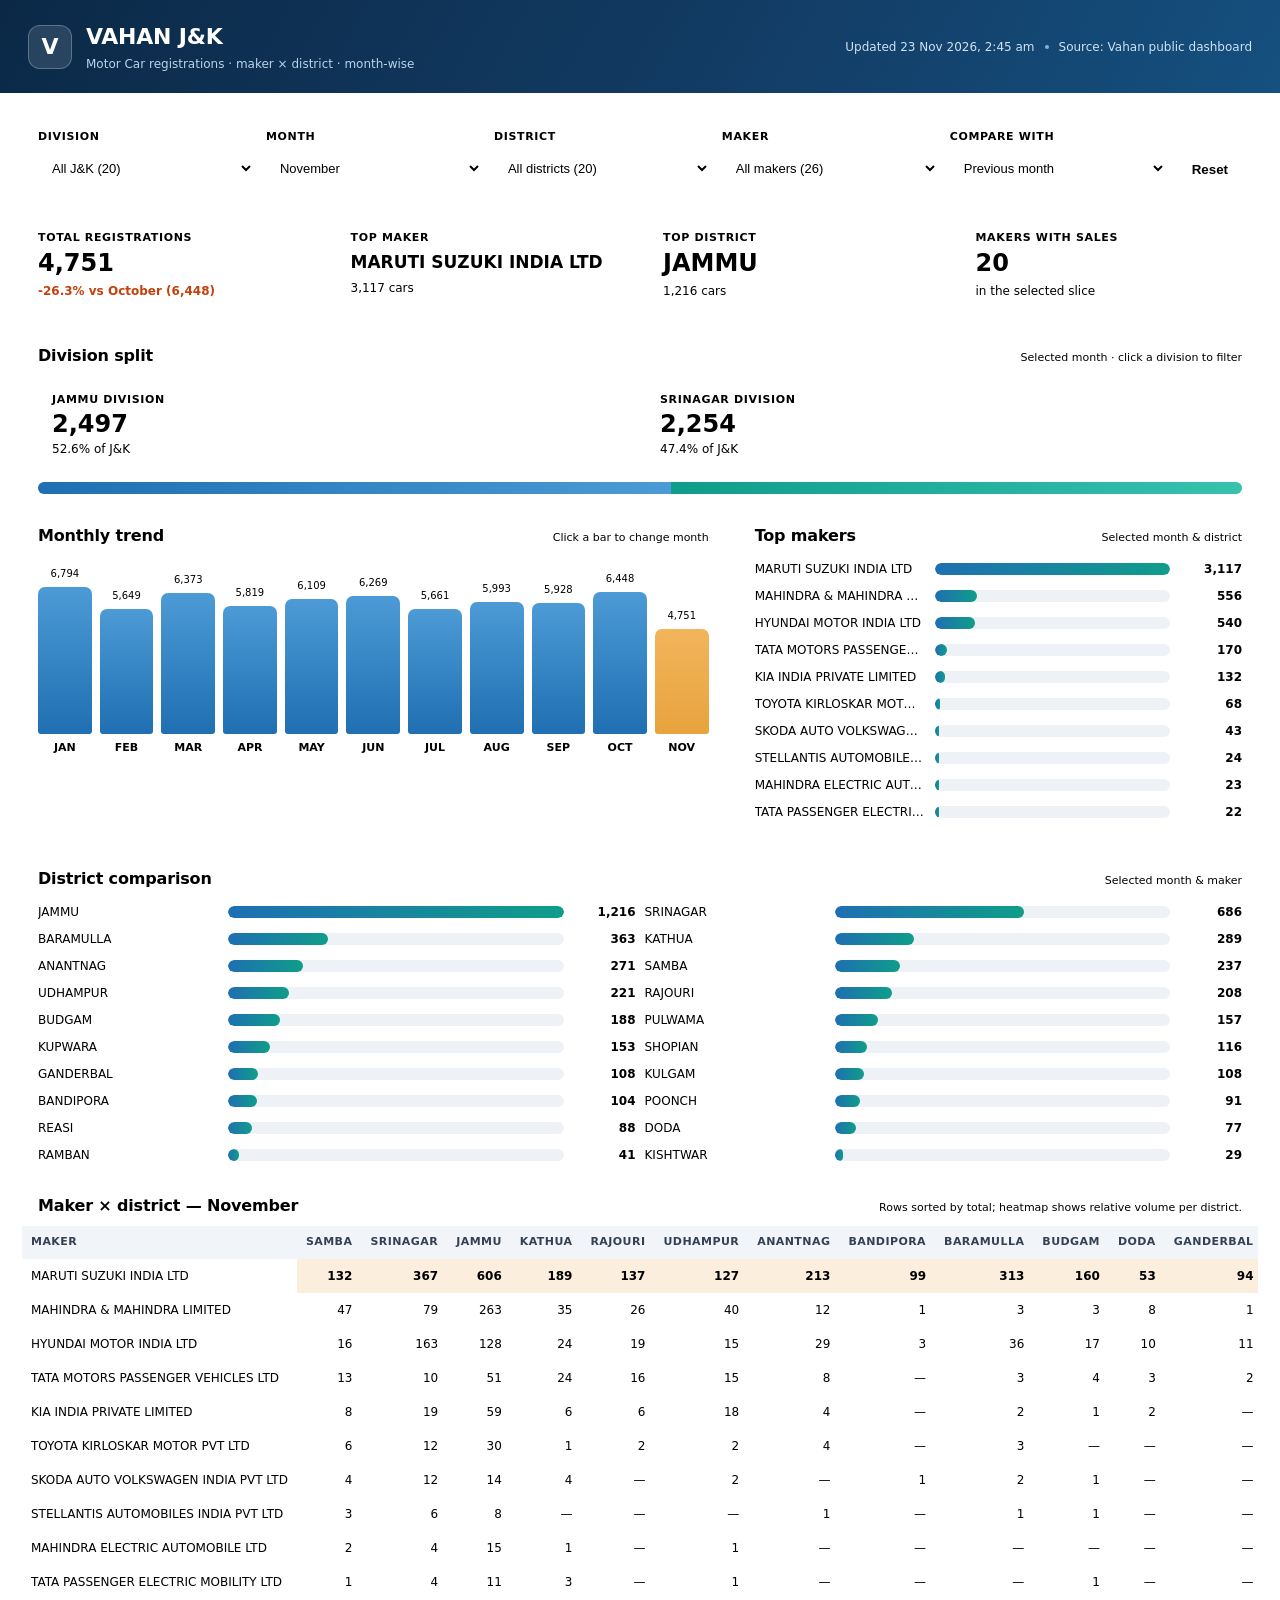
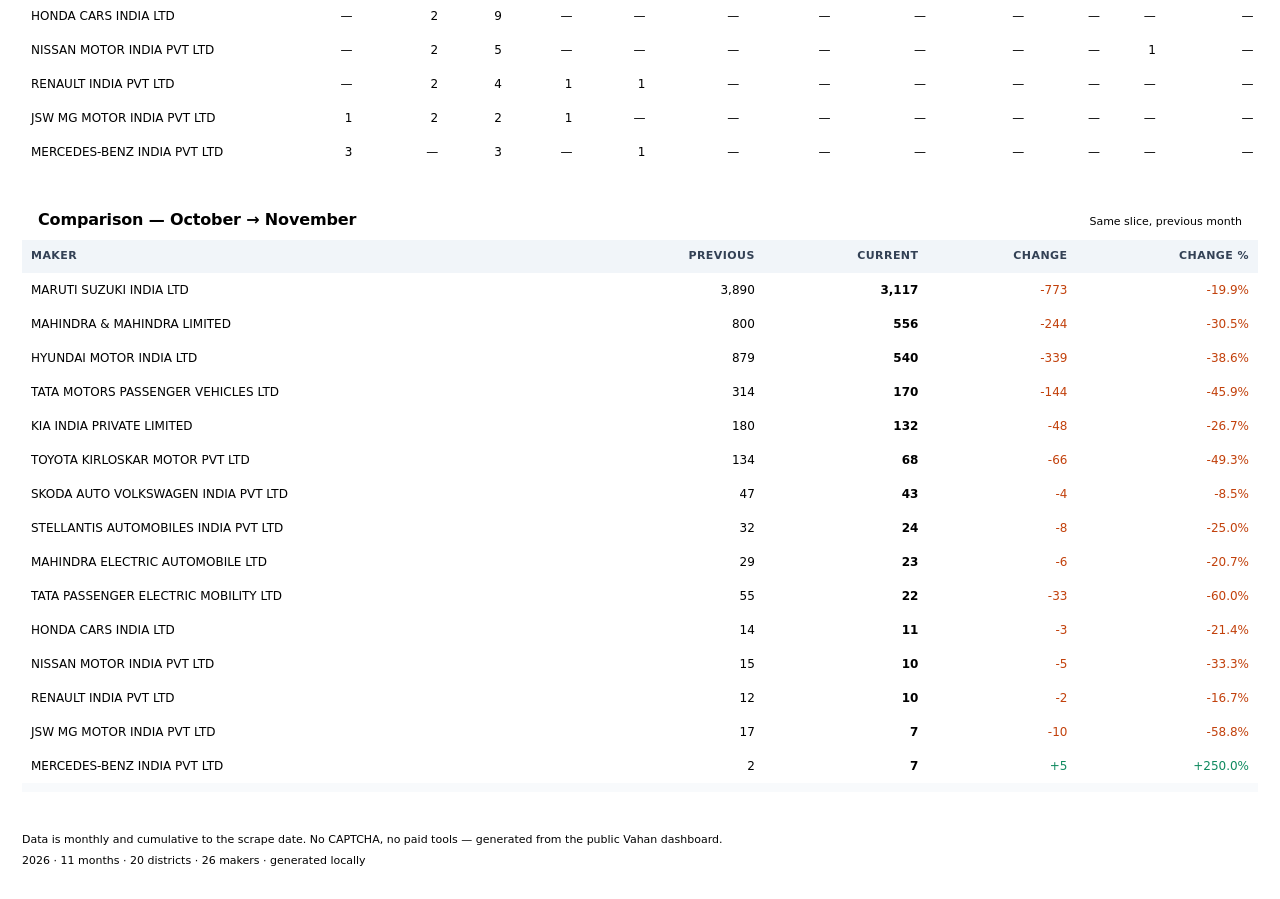
==== commit 7b2ee5d1: "VAHAN update 2026-11-23" ====
--- a/VAHAN_DASHBOARD.html
+++ b/VAHAN_DASHBOARD.html
@@ -382,7 +382,7 @@
 </footer>
 
 <script>
-window.VAHAN_DATA = {"updated":"2026-11-21T08:14:33+05:30","year":2026,"current":"NOV","months":["JAN","FEB","MAR","APR","MAY","JUN","JUL","AUG","SEP","OCT","NOV"],"districts":["SAMBA ARTO - JK21","SRINAGAR RTO - JK1","JAMMU RTO - JK2","KATHUA RTO - JK8","RAJOURI ARTO - JK11","UDHAMPUR ARTO - JK14","ANANTNAG ARTO - JK3","BANDIPORA ARTO - JK15","BARAMULLA ARTO - JK5","BUDGAM ARTO - JK4","DODA ARTO - JK6","GANDERBAL ARTO - JK16","KISHTWAR ARTO - JK17","KULGAM ARTO - JK18","KUPWARA ARTO - JK9","POONCH ARTO - JK12","PULWAMA ARTO - JK13","RAMBAN ARTO - JK19","REASI ARTO - JK20","SHOPIAN ARTO - JK22"],"makers":["BMW INDIA PVT LTD","BYD INDIA PRIVATE LIMITED","FORCE MOTORS LIMITED","HONDA CARS INDIA LTD","HYUNDAI MOTOR INDIA LTD","ISUZU MOTORS INDIA PVT LTD","JAGUAR LAND ROVER INDIA LIMITED","JSW MG MOTOR INDIA PVT LTD","KIA INDIA PRIVATE LIMITED","MAHINDRA & MAHINDRA LIMITED","MAHINDRA DEFENCE SYSTEMS LTD","MAHINDRA ELECTRIC AUTOMOBILE LTD","MARUTI SUZUKI INDIA LTD","MERCEDES -BENZ AG","MERCEDES-BENZ INDIA PVT LTD","NISSAN MOTOR INDIA PVT LTD","RENAULT INDIA PVT LTD","SKODA AUTO VOLKSWAGEN INDIA PVT LTD","STELLANTIS AUTOMOBILES INDIA PVT LTD","STELLANTIS INDIA PVT LTD","TATA MOTORS LTD","TATA MOTORS PASSENGER VEHICLES LTD","TATA PASSENGER ELECTRIC MOBILITY LTD","TOYOTA KIRLOSKAR MOTOR PVT LTD","VINFAST AUTO INDIA PVT LTD","VOLKSWAGEN AG"],"values":{"JAN":{"SAMBA ARTO - JK21":{"HONDA CARS INDIA LTD":1,"HYUNDAI MOTOR INDIA LTD":35,"KIA INDIA PRIVATE LIMITED":11,"MAHINDRA & MAHINDRA LIMITED":49,"MARUTI SUZUKI INDIA LTD":142,"SKODA AUTO VOLKSWAGEN INDIA PVT LTD":2,"STELLANTIS AUTOMOBILES INDIA PVT LTD":1,"TATA MOTORS PASSENGER VEHICLES LTD":11,"TATA PASSENGER ELECTRIC MOBILITY LTD":3,"TOYOTA KIRLOSKAR MOTOR PVT LTD":7},"SRINAGAR RTO - JK1":{"FORCE MOTORS LIMITED":1,"HONDA CARS INDIA LTD":4,"HYUNDAI MOTOR INDIA LTD":300,"JAGUAR LAND ROVER INDIA LIMITED":1,"JSW MG MOTOR INDIA PVT LTD":3,"KIA INDIA PRIVATE LIMITED":31,"MAHINDRA ELECTRIC AUTOMOBILE LTD":2,"MAHINDRA & MAHINDRA LIMITED":121,"MARUTI SUZUKI INDIA LTD":519,"NISSAN MOTOR INDIA PVT LTD":3,"RENAULT INDIA PVT LTD":2,"SKODA AUTO VOLKSWAGEN INDIA PVT LTD":20,"TATA MOTORS PASSENGER VEHICLES LTD":24,"TOYOTA KIRLOSKAR MOTOR PVT LTD":30},"JAMMU RTO - JK2":{"BMW INDIA PVT LTD":2,"FORCE MOTORS LIMITED":8,"HONDA CARS INDIA LTD":10,"HYUNDAI MOTOR INDIA LTD":230,"JSW MG MOTOR INDIA PVT LTD":12,"KIA INDIA PRIVATE LIMITED":80,"MAHINDRA ELECTRIC AUTOMOBILE LTD":4,"MAHINDRA & MAHINDRA LIMITED":438,"MARUTI SUZUKI INDIA LTD":855,"MERCEDES-BENZ INDIA PVT LTD":2,"NISSAN MOTOR INDIA PVT LTD":5,"RENAULT INDIA PVT LTD":1,"SKODA AUTO VOLKSWAGEN INDIA PVT LTD":31,"STELLANTIS AUTOMOBILES INDIA PVT LTD":15,"STELLANTIS INDIA PVT LTD":1,"TATA MOTORS PASSENGER VEHICLES LTD":82,"TATA PASSENGER ELECTRIC MOBILITY LTD":18,"TOYOTA KIRLOSKAR MOTOR PVT LTD":29},"KATHUA RTO - JK8":{"HONDA CARS INDIA LTD":3,"HYUNDAI MOTOR INDIA LTD":43,"KIA INDIA PRIVATE LIMITED":4,"MAHINDRA ELECTRIC AUTOMOBILE LTD":2,"MAHINDRA & MAHINDRA LIMITED":39,"MARUTI SUZUKI INDIA LTD":180,"NISSAN MOTOR INDIA PVT LTD":1,"RENAULT INDIA PVT LTD":1,"SKODA AUTO VOLKSWAGEN INDIA PVT LTD":1,"TATA MOTORS PASSENGER VEHICLES LTD":17,"TATA PASSENGER ELECTRIC MOBILITY LTD":1,"TOYOTA KIRLOSKAR MOTOR PVT LTD":2},"RAJOURI ARTO - JK11":{"HYUNDAI MOTOR INDIA LTD":34,"ISUZU MOTORS INDIA PVT LTD":1,"KIA INDIA PRIVATE LIMITED":8,"MAHINDRA DEFENCE SYSTEMS LTD":1,"MAHINDRA & MAHINDRA LIMITED":36,"MARUTI SUZUKI INDIA LTD":199,"RENAULT INDIA PVT LTD":2,"SKODA AUTO VOLKSWAGEN INDIA PVT LTD":2,"STELLANTIS AUTOMOBILES INDIA PVT LTD":1,"TATA MOTORS LTD":1,"TATA MOTORS PASSENGER VEHICLES LTD":14,"TATA PASSENGER ELECTRIC MOBILITY LTD":1},"UDHAMPUR ARTO - JK14":{"HYUNDAI MOTOR INDIA LTD":28,"KIA INDIA PRIVATE LIMITED":17,"MAHINDRA & MAHINDRA LIMITED":26,"MARUTI SUZUKI INDIA LTD":93,"TATA MOTORS PASSENGER VEHICLES LTD":15,"TATA PASSENGER ELECTRIC MOBILITY LTD":1,"TOYOTA KIRLOSKAR MOTOR PVT LTD":5},"ANANTNAG ARTO - JK3":{"HYUNDAI MOTOR INDIA LTD":56,"KIA INDIA PRIVATE LIMITED":4,"MAHINDRA & MAHINDRA LIMITED":17,"MARUTI SUZUKI INDIA LTD":300,"NISSAN MOTOR INDIA PVT LTD":1,"TATA MOTORS PASSENGER VEHICLES LTD":12,"TOYOTA KIRLOSKAR MOTOR PVT LTD":2},"BANDIPORA ARTO - JK15":{"HYUNDAI MOTOR INDIA LTD":16,"KIA INDIA PRIVATE LIMITED":1,"MAHINDRA & MAHINDRA LIMITED":1,"MARUTI SUZUKI INDIA LTD":138,"TATA MOTORS PASSENGER VEHICLES LTD":1},"BARAMULLA ARTO - JK5":{"HYUNDAI MOTOR INDIA LTD":76,"JSW MG MOTOR INDIA PVT LTD":1,"KIA INDIA PRIVATE LIMITED":7,"MAHINDRA ELECTRIC AUTOMOBILE LTD":1,"MAHINDRA & MAHINDRA LIMITED":17,"MARUTI SUZUKI INDIA LTD":451,"SKODA AUTO VOLKSWAGEN INDIA PVT LTD":1,"STELLANTIS AUTOMOBILES INDIA PVT LTD":1,"TATA MOTORS PASSENGER VEHICLES LTD":14,"TATA PASSENGER ELECTRIC MOBILITY LTD":1,"TOYOTA KIRLOSKAR MOTOR PVT LTD":9},"BUDGAM ARTO - JK4":{"HYUNDAI MOTOR INDIA LTD":28,"KIA INDIA PRIVATE LIMITED":7,"MAHINDRA & MAHINDRA LIMITED":4,"MARUTI SUZUKI INDIA LTD":236,"NISSAN MOTOR INDIA PVT LTD":1,"TATA MOTORS PASSENGER VEHICLES LTD":3,"TATA PASSENGER ELECTRIC MOBILITY LTD":1,"TOYOTA KIRLOSKAR MOTOR PVT LTD":5,"VINFAST AUTO INDIA PVT LTD":1},"DODA ARTO - JK6":{"HYUNDAI MOTOR INDIA LTD":17,"KIA INDIA PRIVATE LIMITED":3,"MAHINDRA & MAHINDRA LIMITED":6,"MARUTI SUZUKI INDIA LTD":52,"SKODA AUTO VOLKSWAGEN INDIA PVT LTD":1,"TATA MOTORS PASSENGER VEHICLES LTD":5,"TOYOTA KIRLOSKAR MOTOR PVT LTD":1},"GANDERBAL ARTO - JK16":{"HYUNDAI MOTOR INDIA LTD":27,"KIA INDIA PRIVATE LIMITED":1,"MARUTI SUZUKI INDIA LTD":145,"NISSAN MOTOR INDIA PVT LTD":2,"RENAULT INDIA PVT LTD":1,"TATA MOTORS PASSENGER VEHICLES LTD":5,"TATA PASSENGER ELECTRIC MOBILITY LTD":1,"TOYOTA KIRLOSKAR MOTOR PVT LTD":2},"KISHTWAR ARTO - JK17":{"HYUNDAI MOTOR INDIA LTD":5,"KIA INDIA PRIVATE LIMITED":5,"MAHINDRA & MAHINDRA LIMITED":4,"MARUTI SUZUKI INDIA LTD":22,"TATA MOTORS PASSENGER VEHICLES LTD":3},"KULGAM ARTO - JK18":{"HYUNDAI MOTOR INDIA LTD":14,"MAHINDRA & MAHINDRA LIMITED":6,"MARUTI SUZUKI INDIA LTD":128,"TATA MOTORS PASSENGER VEHICLES LTD":3,"TOYOTA KIRLOSKAR MOTOR PVT LTD":3},"KUPWARA ARTO - JK9":{"HYUNDAI MOTOR INDIA LTD":40,"JSW MG MOTOR INDIA PVT LTD":1,"KIA INDIA PRIVATE LIMITED":1,"MAHINDRA & MAHINDRA LIMITED":3,"MARUTI SUZUKI INDIA LTD":202,"NISSAN MOTOR INDIA PVT LTD":1,"TATA MOTORS PASSENGER VEHICLES LTD":4},"POONCH ARTO - JK12":{"HYUNDAI MOTOR INDIA LTD":24,"KIA INDIA PRIVATE LIMITED":4,"MAHINDRA & MAHINDRA LIMITED":29,"MARUTI SUZUKI INDIA LTD":114,"NISSAN MOTOR INDIA PVT LTD":1,"STELLANTIS AUTOMOBILES INDIA PVT LTD":1,"TATA MOTORS PASSENGER VEHICLES LTD":1},"PULWAMA ARTO - JK13":{"HYUNDAI MOTOR INDIA LTD":31,"JSW MG MOTOR INDIA PVT LTD":1,"KIA INDIA PRIVATE LIMITED":4,"MAHINDRA & MAHINDRA LIMITED":8,"MARUTI SUZUKI INDIA LTD":194,"NISSAN MOTOR INDIA PVT LTD":2,"SKODA AUTO VOLKSWAGEN INDIA PVT LTD":2,"TATA MOTORS PASSENGER VEHICLES LTD":5,"TOYOTA KIRLOSKAR MOTOR PVT LTD":5},"RAMBAN ARTO - JK19":{"HYUNDAI MOTOR INDIA LTD":9,"KIA INDIA PRIVATE LIMITED":1,"MAHINDRA & MAHINDRA LIMITED":4,"MARUTI SUZUKI INDIA LTD":41,"RENAULT INDIA PVT LTD":1,"TATA MOTORS PASSENGER VEHICLES LTD":5},"REASI ARTO - JK20":{"HYUNDAI MOTOR INDIA LTD":4,"KIA INDIA PRIVATE LIMITED":4,"MAHINDRA & MAHINDRA LIMITED":17,"MARUTI SUZUKI INDIA LTD":46,"STELLANTIS AUTOMOBILES INDIA PVT LTD":1,"TATA MOTORS PASSENGER VEHICLES LTD":5,"TOYOTA KIRLOSKAR MOTOR PVT LTD":1},"SHOPIAN ARTO - JK22":{"HONDA CARS INDIA LTD":1,"HYUNDAI MOTOR INDIA LTD":29,"KIA INDIA PRIVATE LIMITED":2,"MAHINDRA & MAHINDRA LIMITED":10,"MARUTI SUZUKI INDIA LTD":126,"NISSAN MOTOR INDIA PVT LTD":1,"SKODA AUTO VOLKSWAGEN INDIA PVT LTD":2,"TATA MOTORS PASSENGER VEHICLES LTD":4,"TOYOTA KIRLOSKAR MOTOR PVT LTD":2}},"FEB":{"SAMBA ARTO - JK21":{"HYUNDAI MOTOR INDIA LTD":27,"KIA INDIA PRIVATE LIMITED":8,"MAHINDRA & MAHINDRA LIMITED":57,"MARUTI SUZUKI INDIA LTD":129,"MERCEDES-BENZ INDIA PVT LTD":1,"SKODA AUTO VOLKSWAGEN INDIA PVT LTD":2,"STELLANTIS AUTOMOBILES INDIA PVT LTD":1,"TATA MOTORS PASSENGER VEHICLES LTD":16,"TATA PASSENGER ELECTRIC MOBILITY LTD":3,"TOYOTA KIRLOSKAR MOTOR PVT LTD":6},"SRINAGAR RTO - JK1":{"BMW INDIA PVT LTD":1,"HONDA CARS INDIA LTD":1,"HYUNDAI MOTOR INDIA LTD":290,"JAGUAR LAND ROVER INDIA LIMITED":1,"JSW MG MOTOR INDIA PVT LTD":7,"KIA INDIA PRIVATE LIMITED":34,"MAHINDRA ELECTRIC AUTOMOBILE LTD":1,"MAHINDRA & MAHINDRA LIMITED":139,"MARUTI SUZUKI INDIA LTD":469,"NISSAN MOTOR INDIA PVT LTD":2,"RENAULT INDIA PVT LTD":4,"SKODA AUTO VOLKSWAGEN INDIA PVT LTD":10,"STELLANTIS AUTOMOBILES INDIA PVT LTD":5,"TATA MOTORS PASSENGER VEHICLES LTD":34,"TATA PASSENGER ELECTRIC MOBILITY LTD":3,"TOYOTA KIRLOSKAR MOTOR PVT LTD":35},"JAMMU RTO - JK2":{"HONDA CARS INDIA LTD":5,"HYUNDAI MOTOR INDIA LTD":202,"JSW MG MOTOR INDIA PVT LTD":4,"KIA INDIA PRIVATE LIMITED":60,"MAHINDRA ELECTRIC AUTOMOBILE LTD":6,"MAHINDRA & MAHINDRA LIMITED":312,"MARUTI SUZUKI INDIA LTD":584,"MERCEDES-BENZ INDIA PVT LTD":3,"NISSAN MOTOR INDIA PVT LTD":4,"RENAULT INDIA PVT LTD":5,"SKODA AUTO VOLKSWAGEN INDIA PVT LTD":23,"STELLANTIS AUTOMOBILES INDIA PVT LTD":8,"STELLANTIS INDIA PVT LTD":1,"TATA MOTORS PASSENGER VEHICLES LTD":125,"TATA PASSENGER ELECTRIC MOBILITY LTD":6,"TOYOTA KIRLOSKAR MOTOR PVT LTD":46,"VINFAST AUTO INDIA PVT LTD":9},"KATHUA RTO - JK8":{"HONDA CARS INDIA LTD":1,"HYUNDAI MOTOR INDIA LTD":40,"KIA INDIA PRIVATE LIMITED":12,"MAHINDRA ELECTRIC AUTOMOBILE LTD":3,"MAHINDRA & MAHINDRA LIMITED":52,"MARUTI SUZUKI INDIA LTD":144,"NISSAN MOTOR INDIA PVT LTD":2,"RENAULT INDIA PVT LTD":1,"SKODA AUTO VOLKSWAGEN INDIA PVT LTD":4,"STELLANTIS AUTOMOBILES INDIA PVT LTD":1,"TATA MOTORS PASSENGER VEHICLES LTD":32,"TATA PASSENGER ELECTRIC MOBILITY LTD":1,"TOYOTA KIRLOSKAR MOTOR PVT LTD":1,"VINFAST AUTO INDIA PVT LTD":1},"RAJOURI ARTO - JK11":{"HYUNDAI MOTOR INDIA LTD":36,"KIA INDIA PRIVATE LIMITED":3,"MAHINDRA & MAHINDRA LIMITED":44,"MARUTI SUZUKI INDIA LTD":112,"RENAULT INDIA PVT LTD":2,"TATA MOTORS PASSENGER VEHICLES LTD":23,"TOYOTA KIRLOSKAR MOTOR PVT LTD":3},"UDHAMPUR ARTO - JK14":{"HYUNDAI MOTOR INDIA LTD":25,"KIA INDIA PRIVATE LIMITED":12,"MAHINDRA ELECTRIC AUTOMOBILE LTD":1,"MAHINDRA & MAHINDRA LIMITED":31,"MARUTI SUZUKI INDIA LTD":83,"SKODA AUTO VOLKSWAGEN INDIA PVT LTD":2,"TATA MOTORS PASSENGER VEHICLES LTD":33,"TATA PASSENGER ELECTRIC MOBILITY LTD":1,"TOYOTA KIRLOSKAR MOTOR PVT LTD":9},"ANANTNAG ARTO - JK3":{"HYUNDAI MOTOR INDIA LTD":62,"JSW MG MOTOR INDIA PVT LTD":2,"KIA INDIA PRIVATE LIMITED":6,"MAHINDRA & MAHINDRA LIMITED":24,"MARUTI SUZUKI INDIA LTD":210,"RENAULT INDIA PVT LTD":2,"SKODA AUTO VOLKSWAGEN INDIA PVT LTD":1,"TATA MOTORS PASSENGER VEHICLES LTD":18,"TOYOTA KIRLOSKAR MOTOR PVT LTD":2},"BANDIPORA ARTO - JK15":{"HYUNDAI MOTOR INDIA LTD":17,"KIA INDIA PRIVATE LIMITED":2,"MAHINDRA & MAHINDRA LIMITED":2,"MARUTI SUZUKI INDIA LTD":121,"NISSAN MOTOR INDIA PVT LTD":1,"RENAULT INDIA PVT LTD":1,"TATA MOTORS PASSENGER VEHICLES LTD":4},"BARAMULLA ARTO - JK5":{"HYUNDAI MOTOR INDIA LTD":66,"JSW MG MOTOR INDIA PVT LTD":2,"KIA INDIA PRIVATE LIMITED":4,"MAHINDRA ELECTRIC AUTOMOBILE LTD":1,"MAHINDRA & MAHINDRA LIMITED":14,"MARUTI SUZUKI INDIA LTD":307,"SKODA AUTO VOLKSWAGEN INDIA PVT LTD":2,"STELLANTIS AUTOMOBILES INDIA PVT LTD":1,"TATA MOTORS PASSENGER VEHICLES LTD":19,"TOYOTA KIRLOSKAR MOTOR PVT LTD":7},"BUDGAM ARTO - JK4":{"HYUNDAI MOTOR INDIA LTD":39,"KIA INDIA PRIVATE LIMITED":6,"MAHINDRA & MAHINDRA LIMITED":8,"MARUTI SUZUKI INDIA LTD":168,"NISSAN MOTOR INDIA PVT LTD":1,"SKODA AUTO VOLKSWAGEN INDIA PVT LTD":1,"STELLANTIS AUTOMOBILES INDIA PVT LTD":1,"TATA MOTORS PASSENGER VEHICLES LTD":11,"TOYOTA KIRLOSKAR MOTOR PVT LTD":1},"DODA ARTO - JK6":{"HYUNDAI MOTOR INDIA LTD":10,"KIA INDIA PRIVATE LIMITED":1,"MAHINDRA & MAHINDRA LIMITED":8,"MARUTI SUZUKI INDIA LTD":40,"RENAULT INDIA PVT LTD":1,"STELLANTIS AUTOMOBILES INDIA PVT LTD":2,"TATA MOTORS PASSENGER VEHICLES LTD":9},"GANDERBAL ARTO - JK16":{"HYUNDAI MOTOR INDIA LTD":18,"KIA INDIA PRIVATE LIMITED":1,"MAHINDRA & MAHINDRA LIMITED":1,"MARUTI SUZUKI INDIA LTD":112,"STELLANTIS AUTOMOBILES INDIA PVT LTD":1,"TATA MOTORS PASSENGER VEHICLES LTD":8},"KISHTWAR ARTO - JK17":{"HYUNDAI MOTOR INDIA LTD":2,"KIA INDIA PRIVATE LIMITED":2,"MAHINDRA & MAHINDRA LIMITED":4,"MARUTI SUZUKI INDIA LTD":24,"TATA MOTORS PASSENGER VEHICLES LTD":8,"TATA PASSENGER ELECTRIC MOBILITY LTD":1},"KULGAM ARTO - JK18":{"HYUNDAI MOTOR INDIA LTD":19,"MAHINDRA & MAHINDRA LIMITED":4,"MARUTI SUZUKI INDIA LTD":85,"TATA MOTORS PASSENGER VEHICLES LTD":7,"TOYOTA KIRLOSKAR MOTOR PVT LTD":1},"KUPWARA ARTO - JK9":{"HYUNDAI MOTOR INDIA LTD":29,"KIA INDIA PRIVATE LIMITED":2,"MAHINDRA & MAHINDRA LIMITED":4,"MARUTI SUZUKI INDIA LTD":114,"TATA MOTORS PASSENGER VEHICLES LTD":7,"TOYOTA KIRLOSKAR MOTOR PVT LTD":2},"POONCH ARTO - JK12":{"HYUNDAI MOTOR INDIA LTD":18,"KIA INDIA PRIVATE LIMITED":2,"MAHINDRA & MAHINDRA LIMITED":15,"MARUTI SUZUKI INDIA LTD":54,"NISSAN MOTOR INDIA PVT LTD":1,"RENAULT INDIA PVT LTD":1,"SKODA AUTO VOLKSWAGEN INDIA PVT LTD":1,"TATA MOTORS PASSENGER VEHICLES LTD":7},"PULWAMA ARTO - JK13":{"HYUNDAI MOTOR INDIA LTD":33,"KIA INDIA PRIVATE LIMITED":5,"MAHINDRA & MAHINDRA LIMITED":9,"MARUTI SUZUKI INDIA LTD":184,"RENAULT INDIA PVT LTD":1,"STELLANTIS AUTOMOBILES INDIA PVT LTD":1,"TATA MOTORS PASSENGER VEHICLES LTD":8,"TOYOTA KIRLOSKAR MOTOR PVT LTD":2},"RAMBAN ARTO - JK19":{"HYUNDAI MOTOR INDIA LTD":1,"KIA INDIA PRIVATE LIMITED":1,"MAHINDRA & MAHINDRA LIMITED":3,"MARUTI SUZUKI INDIA LTD":22,"TATA MOTORS PASSENGER VEHICLES LTD":7,"TOYOTA KIRLOSKAR MOTOR PVT LTD":2},"REASI ARTO - JK20":{"HYUNDAI MOTOR INDIA LTD":8,"KIA INDIA PRIVATE LIMITED":2,"MAHINDRA & MAHINDRA LIMITED":11,"MARUTI SUZUKI INDIA LTD":39,"SKODA AUTO VOLKSWAGEN INDIA PVT LTD":1,"STELLANTIS AUTOMOBILES INDIA PVT LTD":1,"TATA MOTORS PASSENGER VEHICLES LTD":10},"SHOPIAN ARTO - JK22":{"HYUNDAI MOTOR INDIA LTD":21,"KIA INDIA PRIVATE LIMITED":1,"MAHINDRA & MAHINDRA LIMITED":8,"MARUTI SUZUKI INDIA LTD":93,"RENAULT INDIA PVT LTD":1,"TATA MOTORS PASSENGER VEHICLES LTD":10}},"MAR":{"SAMBA ARTO - JK21":{"HONDA CARS INDIA LTD":3,"HYUNDAI MOTOR INDIA LTD":21,"KIA INDIA PRIVATE LIMITED":11,"MAHINDRA ELECTRIC AUTOMOBILE LTD":1,"MAHINDRA & MAHINDRA LIMITED":62,"MARUTI SUZUKI INDIA LTD":108,"SKODA AUTO VOLKSWAGEN INDIA PVT LTD":3,"TATA MOTORS PASSENGER VEHICLES LTD":23,"TATA PASSENGER ELECTRIC MOBILITY LTD":3,"TOYOTA KIRLOSKAR MOTOR PVT LTD":6},"SRINAGAR RTO - JK1":{"HONDA CARS INDIA LTD":3,"HYUNDAI MOTOR INDIA LTD":308,"JSW MG MOTOR INDIA PVT LTD":4,"KIA INDIA PRIVATE LIMITED":28,"MAHINDRA ELECTRIC AUTOMOBILE LTD":3,"MAHINDRA & MAHINDRA LIMITED":145,"MARUTI SUZUKI INDIA LTD":461,"MERCEDES-BENZ INDIA PVT LTD":1,"NISSAN MOTOR INDIA PVT LTD":5,"SKODA AUTO VOLKSWAGEN INDIA PVT LTD":17,"STELLANTIS AUTOMOBILES INDIA PVT LTD":3,"TATA MOTORS PASSENGER VEHICLES LTD":31,"TATA PASSENGER ELECTRIC MOBILITY LTD":1,"TOYOTA KIRLOSKAR MOTOR PVT LTD":19},"JAMMU RTO - JK2":{"BMW INDIA PVT LTD":2,"HONDA CARS INDIA LTD":15,"HYUNDAI MOTOR INDIA LTD":232,"JSW MG MOTOR INDIA PVT LTD":6,"KIA INDIA PRIVATE LIMITED":90,"MAHINDRA ELECTRIC AUTOMOBILE LTD":8,"MAHINDRA & MAHINDRA LIMITED":582,"MARUTI SUZUKI INDIA LTD":691,"MERCEDES -BENZ AG":1,"MERCEDES-BENZ INDIA PVT LTD":2,"NISSAN MOTOR INDIA PVT LTD":5,"RENAULT INDIA PVT LTD":7,"SKODA AUTO VOLKSWAGEN INDIA PVT LTD":32,"STELLANTIS AUTOMOBILES INDIA PVT LTD":7,"STELLANTIS INDIA PVT LTD":2,"TATA MOTORS PASSENGER VEHICLES LTD":140,"TATA PASSENGER ELECTRIC MOBILITY LTD":13,"TOYOTA KIRLOSKAR MOTOR PVT LTD":95,"VINFAST AUTO INDIA PVT LTD":4},"KATHUA RTO - JK8":{"BMW INDIA PVT LTD":1,"HYUNDAI MOTOR INDIA LTD":42,"KIA INDIA PRIVATE LIMITED":4,"MAHINDRA & MAHINDRA LIMITED":69,"MARUTI SUZUKI INDIA LTD":207,"RENAULT INDIA PVT LTD":1,"SKODA AUTO VOLKSWAGEN INDIA PVT LTD":3,"TATA MOTORS PASSENGER VEHICLES LTD":33,"TATA PASSENGER ELECTRIC MOBILITY LTD":1,"TOYOTA KIRLOSKAR MOTOR PVT LTD":7},"RAJOURI ARTO - JK11":{"HONDA CARS INDIA LTD":1,"HYUNDAI MOTOR INDIA LTD":36,"JSW MG MOTOR INDIA PVT LTD":1,"KIA INDIA PRIVATE LIMITED":7,"MAHINDRA & MAHINDRA LIMITED":45,"MARUTI SUZUKI INDIA LTD":140,"NISSAN MOTOR INDIA PVT LTD":1,"RENAULT INDIA PVT LTD":4,"STELLANTIS INDIA PVT LTD":1,"TATA MOTORS PASSENGER VEHICLES LTD":27,"TOYOTA KIRLOSKAR MOTOR PVT LTD":4},"UDHAMPUR ARTO - JK14":{"HONDA CARS INDIA LTD":1,"HYUNDAI MOTOR INDIA LTD":23,"KIA INDIA PRIVATE LIMITED":15,"MAHINDRA ELECTRIC AUTOMOBILE LTD":1,"MAHINDRA & MAHINDRA LIMITED":37,"MARUTI SUZUKI INDIA LTD":93,"RENAULT INDIA PVT LTD":1,"SKODA AUTO VOLKSWAGEN INDIA PVT LTD":1,"STELLANTIS AUTOMOBILES INDIA PVT LTD":3,"TATA MOTORS PASSENGER VEHICLES LTD":37,"TATA PASSENGER ELECTRIC MOBILITY LTD":4,"TOYOTA KIRLOSKAR MOTOR PVT LTD":3},"ANANTNAG ARTO - JK3":{"HYUNDAI MOTOR INDIA LTD":58,"KIA INDIA PRIVATE LIMITED":5,"MAHINDRA & MAHINDRA LIMITED":19,"MARUTI SUZUKI INDIA LTD":210,"NISSAN MOTOR INDIA PVT LTD":1,"SKODA AUTO VOLKSWAGEN INDIA PVT LTD":2,"TATA MOTORS PASSENGER VEHICLES LTD":19,"TOYOTA KIRLOSKAR MOTOR PVT LTD":2},"BANDIPORA ARTO - JK15":{"HYUNDAI MOTOR INDIA LTD":13,"KIA INDIA PRIVATE LIMITED":2,"MAHINDRA & MAHINDRA LIMITED":3,"MARUTI SUZUKI INDIA LTD":90,"TATA MOTORS PASSENGER VEHICLES LTD":4,"TATA PASSENGER ELECTRIC MOBILITY LTD":1},"BARAMULLA ARTO - JK5":{"HYUNDAI MOTOR INDIA LTD":54,"KIA INDIA PRIVATE LIMITED":5,"MAHINDRA & MAHINDRA LIMITED":21,"MARUTI SUZUKI INDIA LTD":357,"SKODA AUTO VOLKSWAGEN INDIA PVT LTD":2,"TATA MOTORS PASSENGER VEHICLES LTD":14,"TOYOTA KIRLOSKAR MOTOR PVT LTD":5},"BUDGAM ARTO - JK4":{"HYUNDAI MOTOR INDIA LTD":29,"KIA INDIA PRIVATE LIMITED":8,"MAHINDRA & MAHINDRA LIMITED":6,"MARUTI SUZUKI INDIA LTD":199,"SKODA AUTO VOLKSWAGEN INDIA PVT LTD":1,"STELLANTIS AUTOMOBILES INDIA PVT LTD":1,"TATA MOTORS PASSENGER VEHICLES LTD":4,"TATA PASSENGER ELECTRIC MOBILITY LTD":1,"TOYOTA KIRLOSKAR MOTOR PVT LTD":2},"DODA ARTO - JK6":{"HONDA CARS INDIA LTD":1,"HYUNDAI MOTOR INDIA LTD":8,"KIA INDIA PRIVATE LIMITED":1,"MAHINDRA & MAHINDRA LIMITED":9,"MARUTI SUZUKI INDIA LTD":49,"SKODA AUTO VOLKSWAGEN INDIA PVT LTD":1,"STELLANTIS AUTOMOBILES INDIA PVT LTD":1,"TATA MOTORS PASSENGER VEHICLES LTD":13},"GANDERBAL ARTO - JK16":{"HYUNDAI MOTOR INDIA LTD":14,"MAHINDRA & MAHINDRA LIMITED":3,"MARUTI SUZUKI INDIA LTD":107,"SKODA AUTO VOLKSWAGEN INDIA PVT LTD":1,"TATA MOTORS PASSENGER VEHICLES LTD":4},"KISHTWAR ARTO - JK17":{"HYUNDAI MOTOR INDIA LTD":4,"JSW MG MOTOR INDIA PVT LTD":1,"KIA INDIA PRIVATE LIMITED":1,"MAHINDRA & MAHINDRA LIMITED":5,"MARUTI SUZUKI INDIA LTD":21,"STELLANTIS AUTOMOBILES INDIA PVT LTD":1,"TATA MOTORS PASSENGER VEHICLES LTD":12},"KULGAM ARTO - JK18":{"HYUNDAI MOTOR INDIA LTD":12,"KIA INDIA PRIVATE LIMITED":2,"MAHINDRA & MAHINDRA LIMITED":3,"MARUTI SUZUKI INDIA LTD":96,"TATA MOTORS PASSENGER VEHICLES LTD":3,"TOYOTA KIRLOSKAR MOTOR PVT LTD":1},"KUPWARA ARTO - JK9":{"HYUNDAI MOTOR INDIA LTD":35,"MAHINDRA & MAHINDRA LIMITED":3,"MARUTI SUZUKI INDIA LTD":136,"TATA MOTORS PASSENGER VEHICLES LTD":6},"POONCH ARTO - JK12":{"HYUNDAI MOTOR INDIA LTD":16,"KIA INDIA PRIVATE LIMITED":3,"MAHINDRA & MAHINDRA LIMITED":15,"MARUTI SUZUKI INDIA LTD":78,"RENAULT INDIA PVT LTD":1,"SKODA AUTO VOLKSWAGEN INDIA PVT LTD":1,"TATA MOTORS PASSENGER VEHICLES LTD":3,"TOYOTA KIRLOSKAR MOTOR PVT LTD":1},"PULWAMA ARTO - JK13":{"HONDA CARS INDIA LTD":1,"HYUNDAI MOTOR INDIA LTD":39,"KIA INDIA PRIVATE LIMITED":3,"MAHINDRA & MAHINDRA LIMITED":9,"MARUTI SUZUKI INDIA LTD":182,"SKODA AUTO VOLKSWAGEN INDIA PVT LTD":2,"STELLANTIS AUTOMOBILES INDIA PVT LTD":2,"TATA MOTORS PASSENGER VEHICLES LTD":3,"TOYOTA KIRLOSKAR MOTOR PVT LTD":7},"RAMBAN ARTO - JK19":{"HYUNDAI MOTOR INDIA LTD":5,"KIA INDIA PRIVATE LIMITED":2,"MAHINDRA & MAHINDRA LIMITED":4,"MARUTI SUZUKI INDIA LTD":26,"NISSAN MOTOR INDIA PVT LTD":1,"TATA MOTORS PASSENGER VEHICLES LTD":2},"REASI ARTO - JK20":{"HYUNDAI MOTOR INDIA LTD":8,"KIA INDIA PRIVATE LIMITED":6,"MAHINDRA & MAHINDRA LIMITED":13,"MARUTI SUZUKI INDIA LTD":43,"NISSAN MOTOR INDIA PVT LTD":2,"SKODA AUTO VOLKSWAGEN INDIA PVT LTD":2,"TATA MOTORS PASSENGER VEHICLES LTD":12,"TOYOTA KIRLOSKAR MOTOR PVT LTD":2},"SHOPIAN ARTO - JK22":{"HYUNDAI MOTOR INDIA LTD":28,"KIA INDIA PRIVATE LIMITED":2,"MAHINDRA & MAHINDRA LIMITED":5,"MARUTI SUZUKI INDIA LTD":92,"TATA MOTORS PASSENGER VEHICLES LTD":1,"TOYOTA KIRLOSKAR MOTOR PVT LTD":1}},"APR":{"SAMBA ARTO - JK21":{"BMW INDIA PVT LTD":1,"HYUNDAI MOTOR INDIA LTD":21,"KIA INDIA PRIVATE LIMITED":8,"MAHINDRA ELECTRIC AUTOMOBILE LTD":1,"MAHINDRA & MAHINDRA LIMITED":42,"MARUTI SUZUKI INDIA LTD":128,"MERCEDES-BENZ INDIA PVT LTD":1,"SKODA AUTO VOLKSWAGEN INDIA PVT LTD":4,"TATA MOTORS PASSENGER VEHICLES LTD":18,"TATA PASSENGER ELECTRIC MOBILITY LTD":5,"TOYOTA KIRLOSKAR MOTOR PVT LTD":3,"VINFAST AUTO INDIA PVT LTD":1},"SRINAGAR RTO - JK1":{"BMW INDIA PVT LTD":1,"HONDA CARS INDIA LTD":2,"HYUNDAI MOTOR INDIA LTD":315,"JAGUAR LAND ROVER INDIA LIMITED":1,"JSW MG MOTOR INDIA PVT LTD":6,"KIA INDIA PRIVATE LIMITED":32,"MAHINDRA ELECTRIC AUTOMOBILE LTD":1,"MAHINDRA & MAHINDRA LIMITED":126,"MARUTI SUZUKI INDIA LTD":489,"MERCEDES-BENZ INDIA PVT LTD":2,"NISSAN MOTOR INDIA PVT LTD":3,"RENAULT INDIA PVT LTD":1,"SKODA AUTO VOLKSWAGEN INDIA PVT LTD":7,"STELLANTIS AUTOMOBILES INDIA PVT LTD":10,"TATA MOTORS PASSENGER VEHICLES LTD":30,"TATA PASSENGER ELECTRIC MOBILITY LTD":9,"TOYOTA KIRLOSKAR MOTOR PVT LTD":32},"JAMMU RTO - JK2":{"BMW INDIA PVT LTD":1,"FORCE MOTORS LIMITED":46,"HONDA CARS INDIA LTD":8,"HYUNDAI MOTOR INDIA LTD":184,"JSW MG MOTOR INDIA PVT LTD":7,"KIA INDIA PRIVATE LIMITED":72,"MAHINDRA ELECTRIC AUTOMOBILE LTD":7,"MAHINDRA & MAHINDRA LIMITED":317,"MARUTI SUZUKI INDIA LTD":547,"MERCEDES-BENZ INDIA PVT LTD":2,"NISSAN MOTOR INDIA PVT LTD":4,"RENAULT INDIA PVT LTD":11,"SKODA AUTO VOLKSWAGEN INDIA PVT LTD":29,"STELLANTIS AUTOMOBILES INDIA PVT LTD":2,"TATA MOTORS PASSENGER VEHICLES LTD":95,"TATA PASSENGER ELECTRIC MOBILITY LTD":14,"TOYOTA KIRLOSKAR MOTOR PVT LTD":61,"VINFAST AUTO INDIA PVT LTD":9},"KATHUA RTO - JK8":{"HONDA CARS INDIA LTD":1,"HYUNDAI MOTOR INDIA LTD":43,"KIA INDIA PRIVATE LIMITED":5,"MAHINDRA ELECTRIC AUTOMOBILE LTD":1,"MAHINDRA & MAHINDRA LIMITED":47,"MARUTI SUZUKI INDIA LTD":143,"RENAULT INDIA PVT LTD":1,"SKODA AUTO VOLKSWAGEN INDIA PVT LTD":9,"STELLANTIS AUTOMOBILES INDIA PVT LTD":1,"TATA MOTORS PASSENGER VEHICLES LTD":32,"TATA PASSENGER ELECTRIC MOBILITY LTD":3,"TOYOTA KIRLOSKAR MOTOR PVT LTD":4,"VINFAST AUTO INDIA PVT LTD":1},"RAJOURI ARTO - JK11":{"HYUNDAI MOTOR INDIA LTD":24,"JSW MG MOTOR INDIA PVT LTD":1,"KIA INDIA PRIVATE LIMITED":6,"MAHINDRA & MAHINDRA LIMITED":43,"MARUTI SUZUKI INDIA LTD":124,"RENAULT INDIA PVT LTD":2,"TATA MOTORS PASSENGER VEHICLES LTD":26,"TOYOTA KIRLOSKAR MOTOR PVT LTD":2},"UDHAMPUR ARTO - JK14":{"HONDA CARS INDIA LTD":1,"HYUNDAI MOTOR INDIA LTD":25,"KIA INDIA PRIVATE LIMITED":16,"MAHINDRA & MAHINDRA LIMITED":41,"MARUTI SUZUKI INDIA LTD":66,"SKODA AUTO VOLKSWAGEN INDIA PVT LTD":3,"TATA MOTORS PASSENGER VEHICLES LTD":33,"TOYOTA KIRLOSKAR MOTOR PVT LTD":8},"ANANTNAG ARTO - JK3":{"HYUNDAI MOTOR INDIA LTD":57,"KIA INDIA PRIVATE LIMITED":6,"MAHINDRA ELECTRIC AUTOMOBILE LTD":1,"MAHINDRA & MAHINDRA LIMITED":21,"MARUTI SUZUKI INDIA LTD":194,"TATA MOTORS PASSENGER VEHICLES LTD":14,"TOYOTA KIRLOSKAR MOTOR PVT LTD":1},"BANDIPORA ARTO - JK15":{"HYUNDAI MOTOR INDIA LTD":11,"KIA INDIA PRIVATE LIMITED":1,"MAHINDRA & MAHINDRA LIMITED":2,"MARUTI SUZUKI INDIA LTD":106,"NISSAN MOTOR INDIA PVT LTD":1,"TATA MOTORS PASSENGER VEHICLES LTD":1},"BARAMULLA ARTO - JK5":{"HYUNDAI MOTOR INDIA LTD":67,"KIA INDIA PRIVATE LIMITED":6,"MAHINDRA & MAHINDRA LIMITED":14,"MARUTI SUZUKI INDIA LTD":369,"RENAULT INDIA PVT LTD":1,"STELLANTIS AUTOMOBILES INDIA PVT LTD":3,"TATA MOTORS PASSENGER VEHICLES LTD":10,"TOYOTA KIRLOSKAR MOTOR PVT LTD":8},"BUDGAM ARTO - JK4":{"HONDA CARS INDIA LTD":1,"HYUNDAI MOTOR INDIA LTD":38,"KIA INDIA PRIVATE LIMITED":9,"MAHINDRA & MAHINDRA LIMITED":11,"MARUTI SUZUKI INDIA LTD":214,"NISSAN MOTOR INDIA PVT LTD":2,"RENAULT INDIA PVT LTD":1,"SKODA AUTO VOLKSWAGEN INDIA PVT LTD":1,"STELLANTIS AUTOMOBILES INDIA PVT LTD":2,"TATA MOTORS PASSENGER VEHICLES LTD":7,"TATA PASSENGER ELECTRIC MOBILITY LTD":2},"DODA ARTO - JK6":{"HYUNDAI MOTOR INDIA LTD":9,"KIA INDIA PRIVATE LIMITED":3,"MAHINDRA & MAHINDRA LIMITED":4,"MARUTI SUZUKI INDIA LTD":49,"SKODA AUTO VOLKSWAGEN INDIA PVT LTD":1,"TATA MOTORS PASSENGER VEHICLES LTD":15,"TOYOTA KIRLOSKAR MOTOR PVT LTD":1},"GANDERBAL ARTO - JK16":{"HYUNDAI MOTOR INDIA LTD":21,"KIA INDIA PRIVATE LIMITED":1,"MAHINDRA & MAHINDRA LIMITED":5,"MARUTI SUZUKI INDIA LTD":96,"NISSAN MOTOR INDIA PVT LTD":1,"TATA MOTORS PASSENGER VEHICLES LTD":6,"TOYOTA KIRLOSKAR MOTOR PVT LTD":3},"KISHTWAR ARTO - JK17":{"HYUNDAI MOTOR INDIA LTD":3,"KIA INDIA PRIVATE LIMITED":1,"MAHINDRA & MAHINDRA LIMITED":4,"MARUTI SUZUKI INDIA LTD":19,"RENAULT INDIA PVT LTD":1,"TATA MOTORS PASSENGER VEHICLES LTD":4,"TOYOTA KIRLOSKAR MOTOR PVT LTD":2},"KULGAM ARTO - JK18":{"HYUNDAI MOTOR INDIA LTD":15,"KIA INDIA PRIVATE LIMITED":2,"MAHINDRA & MAHINDRA LIMITED":3,"MARUTI SUZUKI INDIA LTD":114,"TATA MOTORS PASSENGER VEHICLES LTD":2,"TOYOTA KIRLOSKAR MOTOR PVT LTD":2},"KUPWARA ARTO - JK9":{"HYUNDAI MOTOR INDIA LTD":38,"KIA INDIA PRIVATE LIMITED":3,"MAHINDRA & MAHINDRA LIMITED":5,"MARUTI SUZUKI INDIA LTD":178,"TATA MOTORS PASSENGER VEHICLES LTD":5,"TOYOTA KIRLOSKAR MOTOR PVT LTD":1},"POONCH ARTO - JK12":{"HYUNDAI MOTOR INDIA LTD":17,"KIA INDIA PRIVATE LIMITED":3,"MAHINDRA & MAHINDRA LIMITED":28,"MARUTI SUZUKI INDIA LTD":82,"TATA MOTORS PASSENGER VEHICLES LTD":9},"PULWAMA ARTO - JK13":{"HYUNDAI MOTOR INDIA LTD":32,"KIA INDIA PRIVATE LIMITED":6,"MAHINDRA & MAHINDRA LIMITED":6,"MARUTI SUZUKI INDIA LTD":158,"SKODA AUTO VOLKSWAGEN INDIA PVT LTD":1,"STELLANTIS AUTOMOBILES INDIA PVT LTD":3,"TATA MOTORS PASSENGER VEHICLES LTD":3,"TOYOTA KIRLOSKAR MOTOR PVT LTD":3},"RAMBAN ARTO - JK19":{"HYUNDAI MOTOR INDIA LTD":9,"MAHINDRA & MAHINDRA LIMITED":7,"MARUTI SUZUKI INDIA LTD":25,"TATA MOTORS PASSENGER VEHICLES LTD":2,"TATA PASSENGER ELECTRIC MOBILITY LTD":1},"REASI ARTO - JK20":{"HYUNDAI MOTOR INDIA LTD":11,"KIA INDIA PRIVATE LIMITED":1,"MAHINDRA & MAHINDRA LIMITED":16,"MARUTI SUZUKI INDIA LTD":37,"TATA MOTORS PASSENGER VEHICLES LTD":9,"TOYOTA KIRLOSKAR MOTOR PVT LTD":2},"SHOPIAN ARTO - JK22":{"HYUNDAI MOTOR INDIA LTD":18,"KIA INDIA PRIVATE LIMITED":1,"MAHINDRA & MAHINDRA LIMITED":6,"MARUTI SUZUKI INDIA LTD":89,"STELLANTIS AUTOMOBILES INDIA PVT LTD":2,"TATA MOTORS PASSENGER VEHICLES LTD":5}},"MAY":{"SAMBA ARTO - JK21":{"HONDA CARS INDIA LTD":1,"HYUNDAI MOTOR INDIA LTD":16,"JSW MG MOTOR INDIA PVT LTD":1,"KIA INDIA PRIVATE LIMITED":13,"MAHINDRA ELECTRIC AUTOMOBILE LTD":2,"MAHINDRA & MAHINDRA LIMITED":33,"MARUTI SUZUKI INDIA LTD":121,"RENAULT INDIA PVT LTD":3,"SKODA AUTO VOLKSWAGEN INDIA PVT LTD":2,"STELLANTIS AUTOMOBILES INDIA PVT LTD":2,"TATA MOTORS PASSENGER VEHICLES LTD":19,"TATA PASSENGER ELECTRIC MOBILITY LTD":2,"TOYOTA KIRLOSKAR MOTOR PVT LTD":5,"VINFAST AUTO INDIA PVT LTD":1,"VOLKSWAGEN AG":1},"SRINAGAR RTO - JK1":{"BMW INDIA PVT LTD":1,"HONDA CARS INDIA LTD":4,"HYUNDAI MOTOR INDIA LTD":370,"JSW MG MOTOR INDIA PVT LTD":6,"KIA INDIA PRIVATE LIMITED":41,"MAHINDRA ELECTRIC AUTOMOBILE LTD":2,"MAHINDRA & MAHINDRA LIMITED":146,"MARUTI SUZUKI INDIA LTD":604,"MERCEDES-BENZ INDIA PVT LTD":2,"NISSAN MOTOR INDIA PVT LTD":6,"RENAULT INDIA PVT LTD":5,"SKODA AUTO VOLKSWAGEN INDIA PVT LTD":21,"STELLANTIS AUTOMOBILES INDIA PVT LTD":9,"TATA MOTORS PASSENGER VEHICLES LTD":25,"TATA PASSENGER ELECTRIC MOBILITY LTD":3,"TOYOTA KIRLOSKAR MOTOR PVT LTD":43},"JAMMU RTO - JK2":{"BMW INDIA PVT LTD":1,"HONDA CARS INDIA LTD":10,"HYUNDAI MOTOR INDIA LTD":180,"ISUZU MOTORS INDIA PVT LTD":1,"JAGUAR LAND ROVER INDIA LIMITED":1,"JSW MG MOTOR INDIA PVT LTD":9,"KIA INDIA PRIVATE LIMITED":72,"MAHINDRA ELECTRIC AUTOMOBILE LTD":17,"MAHINDRA & MAHINDRA LIMITED":308,"MARUTI SUZUKI INDIA LTD":621,"NISSAN MOTOR INDIA PVT LTD":3,"RENAULT INDIA PVT LTD":13,"SKODA AUTO VOLKSWAGEN INDIA PVT LTD":18,"STELLANTIS AUTOMOBILES INDIA PVT LTD":5,"TATA MOTORS PASSENGER VEHICLES LTD":56,"TATA PASSENGER ELECTRIC MOBILITY LTD":20,"TOYOTA KIRLOSKAR MOTOR PVT LTD":63,"VINFAST AUTO INDIA PVT LTD":8},"KATHUA RTO - JK8":{"HYUNDAI MOTOR INDIA LTD":35,"KIA INDIA PRIVATE LIMITED":8,"MAHINDRA ELECTRIC AUTOMOBILE LTD":1,"MAHINDRA & MAHINDRA LIMITED":32,"MARUTI SUZUKI INDIA LTD":119,"RENAULT INDIA PVT LTD":1,"SKODA AUTO VOLKSWAGEN INDIA PVT LTD":2,"TATA MOTORS PASSENGER VEHICLES LTD":24,"TATA PASSENGER ELECTRIC MOBILITY LTD":5,"TOYOTA KIRLOSKAR MOTOR PVT LTD":6},"RAJOURI ARTO - JK11":{"HYUNDAI MOTOR INDIA LTD":24,"KIA INDIA PRIVATE LIMITED":9,"MAHINDRA & MAHINDRA LIMITED":37,"MARUTI SUZUKI INDIA LTD":130,"RENAULT INDIA PVT LTD":1,"SKODA AUTO VOLKSWAGEN INDIA PVT LTD":1,"TATA MOTORS PASSENGER VEHICLES LTD":17,"TATA PASSENGER ELECTRIC MOBILITY LTD":1,"TOYOTA KIRLOSKAR MOTOR PVT LTD":2},"UDHAMPUR ARTO - JK14":{"BYD INDIA PRIVATE LIMITED":1,"HYUNDAI MOTOR INDIA LTD":14,"KIA INDIA PRIVATE LIMITED":11,"MAHINDRA ELECTRIC AUTOMOBILE LTD":1,"MAHINDRA & MAHINDRA LIMITED":27,"MARUTI SUZUKI INDIA LTD":82,"NISSAN MOTOR INDIA PVT LTD":1,"RENAULT INDIA PVT LTD":1,"SKODA AUTO VOLKSWAGEN INDIA PVT LTD":3,"TATA MOTORS PASSENGER VEHICLES LTD":25,"TATA PASSENGER ELECTRIC MOBILITY LTD":1,"TOYOTA KIRLOSKAR MOTOR PVT LTD":6},"ANANTNAG ARTO - JK3":{"HYUNDAI MOTOR INDIA LTD":58,"KIA INDIA PRIVATE LIMITED":3,"MAHINDRA ELECTRIC AUTOMOBILE LTD":1,"MAHINDRA & MAHINDRA LIMITED":15,"MARUTI SUZUKI INDIA LTD":239,"RENAULT INDIA PVT LTD":1,"TATA MOTORS PASSENGER VEHICLES LTD":17,"TOYOTA KIRLOSKAR MOTOR PVT LTD":5},"BANDIPORA ARTO - JK15":{"HYUNDAI MOTOR INDIA LTD":12,"JSW MG MOTOR INDIA PVT LTD":1,"MAHINDRA & MAHINDRA LIMITED":4,"MARUTI SUZUKI INDIA LTD":121,"RENAULT INDIA PVT LTD":1,"TATA MOTORS PASSENGER VEHICLES LTD":7,"TATA PASSENGER ELECTRIC MOBILITY LTD":1},"BARAMULLA ARTO - JK5":{"HYUNDAI MOTOR INDIA LTD":71,"KIA INDIA PRIVATE LIMITED":4,"MAHINDRA & MAHINDRA LIMITED":18,"MARUTI SUZUKI INDIA LTD":397,"NISSAN MOTOR INDIA PVT LTD":1,"RENAULT INDIA PVT LTD":1,"SKODA AUTO VOLKSWAGEN INDIA PVT LTD":1,"STELLANTIS AUTOMOBILES INDIA PVT LTD":2,"TATA MOTORS PASSENGER VEHICLES LTD":15,"TOYOTA KIRLOSKAR MOTOR PVT LTD":10},"BUDGAM ARTO - JK4":{"HYUNDAI MOTOR INDIA LTD":36,"KIA INDIA PRIVATE LIMITED":4,"MAHINDRA & MAHINDRA LIMITED":8,"MARUTI SUZUKI INDIA LTD":204,"SKODA AUTO VOLKSWAGEN INDIA PVT LTD":1,"STELLANTIS AUTOMOBILES INDIA PVT LTD":2,"TATA MOTORS PASSENGER VEHICLES LTD":7,"TOYOTA KIRLOSKAR MOTOR PVT LTD":2},"DODA ARTO - JK6":{"HYUNDAI MOTOR INDIA LTD":12,"KIA INDIA PRIVATE LIMITED":5,"MAHINDRA & MAHINDRA LIMITED":11,"MARUTI SUZUKI INDIA LTD":56,"RENAULT INDIA PVT LTD":1,"TATA MOTORS PASSENGER VEHICLES LTD":3,"TATA PASSENGER ELECTRIC MOBILITY LTD":1},"GANDERBAL ARTO - JK16":{"HYUNDAI MOTOR INDIA LTD":16,"KIA INDIA PRIVATE LIMITED":2,"MARUTI SUZUKI INDIA LTD":83,"SKODA AUTO VOLKSWAGEN INDIA PVT LTD":1,"TATA MOTORS PASSENGER VEHICLES LTD":4,"TOYOTA KIRLOSKAR MOTOR PVT LTD":2},"KISHTWAR ARTO - JK17":{"HYUNDAI MOTOR INDIA LTD":7,"MAHINDRA & MAHINDRA LIMITED":6,"MARUTI SUZUKI INDIA LTD":34,"STELLANTIS AUTOMOBILES INDIA PVT LTD":1,"TATA MOTORS PASSENGER VEHICLES LTD":3},"KULGAM ARTO - JK18":{"HYUNDAI MOTOR INDIA LTD":12,"KIA INDIA PRIVATE LIMITED":1,"MAHINDRA & MAHINDRA LIMITED":3,"MARUTI SUZUKI INDIA LTD":129,"TATA MOTORS PASSENGER VEHICLES LTD":3},"KUPWARA ARTO - JK9":{"HYUNDAI MOTOR INDIA LTD":37,"KIA INDIA PRIVATE LIMITED":3,"MAHINDRA & MAHINDRA LIMITED":8,"MARUTI SUZUKI INDIA LTD":186,"STELLANTIS AUTOMOBILES INDIA PVT LTD":1,"TATA MOTORS PASSENGER VEHICLES LTD":3},"POONCH ARTO - JK12":{"HYUNDAI MOTOR INDIA LTD":11,"KIA INDIA PRIVATE LIMITED":2,"MAHINDRA & MAHINDRA LIMITED":17,"MARUTI SUZUKI INDIA LTD":114,"RENAULT INDIA PVT LTD":1,"TATA MOTORS PASSENGER VEHICLES LTD":8,"TATA PASSENGER ELECTRIC MOBILITY LTD":1,"TOYOTA KIRLOSKAR MOTOR PVT LTD":2},"PULWAMA ARTO - JK13":{"HONDA CARS INDIA LTD":1,"HYUNDAI MOTOR INDIA LTD":32,"KIA INDIA PRIVATE LIMITED":4,"MAHINDRA & MAHINDRA LIMITED":8,"MARUTI SUZUKI INDIA LTD":215,"SKODA AUTO VOLKSWAGEN INDIA PVT LTD":1,"STELLANTIS AUTOMOBILES INDIA PVT LTD":1,"TATA MOTORS PASSENGER VEHICLES LTD":2,"TOYOTA KIRLOSKAR MOTOR PVT LTD":1},"RAMBAN ARTO - JK19":{"HYUNDAI MOTOR INDIA LTD":4,"MAHINDRA ELECTRIC AUTOMOBILE LTD":1,"MAHINDRA & MAHINDRA LIMITED":11,"MARUTI SUZUKI INDIA LTD":32,"RENAULT INDIA PVT LTD":2,"TOYOTA KIRLOSKAR MOTOR PVT LTD":1},"REASI ARTO - JK20":{"HYUNDAI MOTOR INDIA LTD":4,"JSW MG MOTOR INDIA PVT LTD":1,"KIA INDIA PRIVATE LIMITED":2,"MAHINDRA & MAHINDRA LIMITED":13,"MARUTI SUZUKI INDIA LTD":50,"TATA MOTORS PASSENGER VEHICLES LTD":6,"TATA PASSENGER ELECTRIC MOBILITY LTD":2,"TOYOTA KIRLOSKAR MOTOR PVT LTD":1,"VINFAST AUTO INDIA PVT LTD":1},"SHOPIAN ARTO - JK22":{"HYUNDAI MOTOR INDIA LTD":18,"KIA INDIA PRIVATE LIMITED":3,"MAHINDRA & MAHINDRA LIMITED":6,"MARUTI SUZUKI INDIA LTD":82,"STELLANTIS AUTOMOBILES INDIA PVT LTD":1}},"JUN":{"SAMBA ARTO - JK21":{"HYUNDAI MOTOR INDIA LTD":28,"JSW MG MOTOR INDIA PVT LTD":1,"KIA INDIA PRIVATE LIMITED":6,"MAHINDRA ELECTRIC AUTOMOBILE LTD":4,"MAHINDRA & MAHINDRA LIMITED":35,"MARUTI SUZUKI INDIA LTD":135,"NISSAN MOTOR INDIA PVT LTD":1,"SKODA AUTO VOLKSWAGEN INDIA PVT LTD":2,"STELLANTIS AUTOMOBILES INDIA PVT LTD":1,"TATA MOTORS PASSENGER VEHICLES LTD":22,"TATA PASSENGER ELECTRIC MOBILITY LTD":5,"TOYOTA KIRLOSKAR MOTOR PVT LTD":16},"SRINAGAR RTO - JK1":{"FORCE MOTORS LIMITED":1,"HONDA CARS INDIA LTD":1,"HYUNDAI MOTOR INDIA LTD":358,"JAGUAR LAND ROVER INDIA LIMITED":1,"JSW MG MOTOR INDIA PVT LTD":6,"KIA INDIA PRIVATE LIMITED":26,"MAHINDRA ELECTRIC AUTOMOBILE LTD":2,"MAHINDRA & MAHINDRA LIMITED":159,"MARUTI SUZUKI INDIA LTD":540,"NISSAN MOTOR INDIA PVT LTD":5,"RENAULT INDIA PVT LTD":3,"SKODA AUTO VOLKSWAGEN INDIA PVT LTD":20,"STELLANTIS AUTOMOBILES INDIA PVT LTD":13,"STELLANTIS INDIA PVT LTD":1,"TATA MOTORS PASSENGER VEHICLES LTD":23,"TATA PASSENGER ELECTRIC MOBILITY LTD":3,"TOYOTA KIRLOSKAR MOTOR PVT LTD":34},"JAMMU RTO - JK2":{"HONDA CARS INDIA LTD":13,"HYUNDAI MOTOR INDIA LTD":171,"JAGUAR LAND ROVER INDIA LIMITED":1,"JSW MG MOTOR INDIA PVT LTD":6,"KIA INDIA PRIVATE LIMITED":72,"MAHINDRA ELECTRIC AUTOMOBILE LTD":15,"MAHINDRA & MAHINDRA LIMITED":316,"MARUTI SUZUKI INDIA LTD":662,"NISSAN MOTOR INDIA PVT LTD":3,"RENAULT INDIA PVT LTD":6,"SKODA AUTO VOLKSWAGEN INDIA PVT LTD":20,"STELLANTIS AUTOMOBILES INDIA PVT LTD":4,"TATA MOTORS PASSENGER VEHICLES LTD":91,"TATA PASSENGER ELECTRIC MOBILITY LTD":27,"TOYOTA KIRLOSKAR MOTOR PVT LTD":102,"VINFAST AUTO INDIA PVT LTD":10},"KATHUA RTO - JK8":{"HONDA CARS INDIA LTD":1,"HYUNDAI MOTOR INDIA LTD":27,"JSW MG MOTOR INDIA PVT LTD":3,"KIA INDIA PRIVATE LIMITED":4,"MAHINDRA ELECTRIC AUTOMOBILE LTD":1,"MAHINDRA & MAHINDRA LIMITED":45,"MARUTI SUZUKI INDIA LTD":173,"NISSAN MOTOR INDIA PVT LTD":1,"TATA MOTORS PASSENGER VEHICLES LTD":28,"TATA PASSENGER ELECTRIC MOBILITY LTD":5,"TOYOTA KIRLOSKAR MOTOR PVT LTD":8,"VINFAST AUTO INDIA PVT LTD":1},"RAJOURI ARTO - JK11":{"HONDA CARS INDIA LTD":1,"HYUNDAI MOTOR INDIA LTD":21,"KIA INDIA PRIVATE LIMITED":7,"MAHINDRA & MAHINDRA LIMITED":43,"MARUTI SUZUKI INDIA LTD":166,"NISSAN MOTOR INDIA PVT LTD":1,"RENAULT INDIA PVT LTD":2,"TATA MOTORS PASSENGER VEHICLES LTD":14,"TOYOTA KIRLOSKAR MOTOR PVT LTD":2},"UDHAMPUR ARTO - JK14":{"HONDA CARS INDIA LTD":2,"HYUNDAI MOTOR INDIA LTD":22,"KIA INDIA PRIVATE LIMITED":16,"MAHINDRA ELECTRIC AUTOMOBILE LTD":1,"MAHINDRA & MAHINDRA LIMITED":35,"MARUTI SUZUKI INDIA LTD":68,"NISSAN MOTOR INDIA PVT LTD":1,"RENAULT INDIA PVT LTD":1,"SKODA AUTO VOLKSWAGEN INDIA PVT LTD":5,"STELLANTIS AUTOMOBILES INDIA PVT LTD":1,"TATA MOTORS PASSENGER VEHICLES LTD":22,"TATA PASSENGER ELECTRIC MOBILITY LTD":1,"TOYOTA KIRLOSKAR MOTOR PVT LTD":2},"ANANTNAG ARTO - JK3":{"HYUNDAI MOTOR INDIA LTD":54,"KIA INDIA PRIVATE LIMITED":8,"MAHINDRA & MAHINDRA LIMITED":26,"MARUTI SUZUKI INDIA LTD":239,"NISSAN MOTOR INDIA PVT LTD":1,"RENAULT INDIA PVT LTD":1,"SKODA AUTO VOLKSWAGEN INDIA PVT LTD":1,"STELLANTIS AUTOMOBILES INDIA PVT LTD":1,"TATA MOTORS PASSENGER VEHICLES LTD":12,"TOYOTA KIRLOSKAR MOTOR PVT LTD":3},"BANDIPORA ARTO - JK15":{"HYUNDAI MOTOR INDIA LTD":9,"MAHINDRA & MAHINDRA LIMITED":2,"MARUTI SUZUKI INDIA LTD":118,"TATA MOTORS PASSENGER VEHICLES LTD":4},"BARAMULLA ARTO - JK5":{"HYUNDAI MOTOR INDIA LTD":47,"KIA INDIA PRIVATE LIMITED":8,"MAHINDRA & MAHINDRA LIMITED":15,"MARUTI SUZUKI INDIA LTD":447,"SKODA AUTO VOLKSWAGEN INDIA PVT LTD":2,"STELLANTIS AUTOMOBILES INDIA PVT LTD":2,"TATA MOTORS PASSENGER VEHICLES LTD":10,"TOYOTA KIRLOSKAR MOTOR PVT LTD":11},"BUDGAM ARTO - JK4":{"HONDA CARS INDIA LTD":1,"HYUNDAI MOTOR INDIA LTD":17,"KIA INDIA PRIVATE LIMITED":3,"MAHINDRA & MAHINDRA LIMITED":13,"MARUTI SUZUKI INDIA LTD":216,"STELLANTIS AUTOMOBILES INDIA PVT LTD":2,"TATA MOTORS PASSENGER VEHICLES LTD":9,"TATA PASSENGER ELECTRIC MOBILITY LTD":1,"TOYOTA KIRLOSKAR MOTOR PVT LTD":3},"DODA ARTO - JK6":{"HYUNDAI MOTOR INDIA LTD":8,"JSW MG MOTOR INDIA PVT LTD":1,"KIA INDIA PRIVATE LIMITED":4,"MAHINDRA & MAHINDRA LIMITED":5,"MARUTI SUZUKI INDIA LTD":49,"SKODA AUTO VOLKSWAGEN INDIA PVT LTD":1,"TATA MOTORS PASSENGER VEHICLES LTD":6},"GANDERBAL ARTO - JK16":{"HYUNDAI MOTOR INDIA LTD":8,"MAHINDRA & MAHINDRA LIMITED":4,"MARUTI SUZUKI INDIA LTD":125,"STELLANTIS AUTOMOBILES INDIA PVT LTD":1,"TATA MOTORS PASSENGER VEHICLES LTD":3,"TOYOTA KIRLOSKAR MOTOR PVT LTD":1},"KISHTWAR ARTO - JK17":{"HYUNDAI MOTOR INDIA LTD":4,"KIA INDIA PRIVATE LIMITED":1,"MAHINDRA & MAHINDRA LIMITED":6,"MARUTI SUZUKI INDIA LTD":27,"TATA MOTORS PASSENGER VEHICLES LTD":4},"KULGAM ARTO - JK18":{"HYUNDAI MOTOR INDIA LTD":12,"KIA INDIA PRIVATE LIMITED":3,"MARUTI SUZUKI INDIA LTD":122,"TATA MOTORS PASSENGER VEHICLES LTD":6,"TOYOTA KIRLOSKAR MOTOR PVT LTD":1},"KUPWARA ARTO - JK9":{"HYUNDAI MOTOR INDIA LTD":38,"KIA INDIA PRIVATE LIMITED":1,"MAHINDRA & MAHINDRA LIMITED":3,"MARUTI SUZUKI INDIA LTD":207,"STELLANTIS AUTOMOBILES INDIA PVT LTD":1,"TATA MOTORS PASSENGER VEHICLES LTD":5,"TOYOTA KIRLOSKAR MOTOR PVT LTD":1},"POONCH ARTO - JK12":{"HYUNDAI MOTOR INDIA LTD":20,"KIA INDIA PRIVATE LIMITED":1,"MAHINDRA & MAHINDRA LIMITED":13,"MARUTI SUZUKI INDIA LTD":103,"TATA MOTORS PASSENGER VEHICLES LTD":8,"TOYOTA KIRLOSKAR MOTOR PVT LTD":2},"PULWAMA ARTO - JK13":{"HYUNDAI MOTOR INDIA LTD":33,"KIA INDIA PRIVATE LIMITED":1,"MAHINDRA & MAHINDRA LIMITED":4,"MARUTI SUZUKI INDIA LTD":191,"RENAULT INDIA PVT LTD":1,"SKODA AUTO VOLKSWAGEN INDIA PVT LTD":1,"STELLANTIS AUTOMOBILES INDIA PVT LTD":1,"TATA MOTORS PASSENGER VEHICLES LTD":9},"RAMBAN ARTO - JK19":{"HYUNDAI MOTOR INDIA LTD":3,"KIA INDIA PRIVATE LIMITED":2,"MAHINDRA & MAHINDRA LIMITED":2,"MARUTI SUZUKI INDIA LTD":33,"RENAULT INDIA PVT LTD":1,"TATA MOTORS PASSENGER VEHICLES LTD":3},"REASI ARTO - JK20":{"HYUNDAI MOTOR INDIA LTD":2,"KIA INDIA PRIVATE LIMITED":4,"MAHINDRA ELECTRIC AUTOMOBILE LTD":1,"MAHINDRA & MAHINDRA LIMITED":16,"MARUTI SUZUKI INDIA LTD":45,"STELLANTIS AUTOMOBILES INDIA PVT LTD":1,"TATA MOTORS PASSENGER VEHICLES LTD":8,"TATA PASSENGER ELECTRIC MOBILITY LTD":1,"TOYOTA KIRLOSKAR MOTOR PVT LTD":3,"VINFAST AUTO INDIA PVT LTD":1},"SHOPIAN ARTO - JK22":{"HYUNDAI MOTOR INDIA LTD":16,"KIA INDIA PRIVATE LIMITED":2,"MAHINDRA & MAHINDRA LIMITED":4,"MARUTI SUZUKI INDIA LTD":83,"NISSAN MOTOR INDIA PVT LTD":1,"SKODA AUTO VOLKSWAGEN INDIA PVT LTD":1,"TATA MOTORS PASSENGER VEHICLES LTD":1,"TOYOTA KIRLOSKAR MOTOR PVT LTD":1}},"JUL":{"SAMBA ARTO - JK21":{"FORCE MOTORS LIMITED":1,"HYUNDAI MOTOR INDIA LTD":11,"KIA INDIA PRIVATE LIMITED":11,"MAHINDRA ELECTRIC AUTOMOBILE LTD":1,"MAHINDRA & MAHINDRA LIMITED":42,"MARUTI SUZUKI INDIA LTD":95,"NISSAN MOTOR INDIA PVT LTD":1,"RENAULT INDIA PVT LTD":1,"SKODA AUTO VOLKSWAGEN INDIA PVT LTD":3,"STELLANTIS AUTOMOBILES INDIA PVT LTD":2,"STELLANTIS INDIA PVT LTD":1,"TATA MOTORS PASSENGER VEHICLES LTD":17,"TATA PASSENGER ELECTRIC MOBILITY LTD":6,"TOYOTA KIRLOSKAR MOTOR PVT LTD":5,"VINFAST AUTO INDIA PVT LTD":2},"SRINAGAR RTO - JK1":{"HONDA CARS INDIA LTD":7,"HYUNDAI MOTOR INDIA LTD":344,"JSW MG MOTOR INDIA PVT LTD":9,"KIA INDIA PRIVATE LIMITED":35,"MAHINDRA ELECTRIC AUTOMOBILE LTD":3,"MAHINDRA & MAHINDRA LIMITED":162,"MARUTI SUZUKI INDIA LTD":519,"MERCEDES-BENZ INDIA PVT LTD":1,"NISSAN MOTOR INDIA PVT LTD":4,"RENAULT INDIA PVT LTD":2,"SKODA AUTO VOLKSWAGEN INDIA PVT LTD":16,"STELLANTIS AUTOMOBILES INDIA PVT LTD":12,"STELLANTIS INDIA PVT LTD":1,"TATA MOTORS PASSENGER VEHICLES LTD":23,"TATA PASSENGER ELECTRIC MOBILITY LTD":5,"TOYOTA KIRLOSKAR MOTOR PVT LTD":27},"JAMMU RTO - JK2":{"BMW INDIA PVT LTD":2,"HONDA CARS INDIA LTD":10,"HYUNDAI MOTOR INDIA LTD":159,"JSW MG MOTOR INDIA PVT LTD":7,"KIA INDIA PRIVATE LIMITED":58,"MAHINDRA ELECTRIC AUTOMOBILE LTD":13,"MAHINDRA & MAHINDRA LIMITED":279,"MARUTI SUZUKI INDIA LTD":474,"MERCEDES -BENZ AG":1,"MERCEDES-BENZ INDIA PVT LTD":2,"NISSAN MOTOR INDIA PVT LTD":2,"RENAULT INDIA PVT LTD":5,"SKODA AUTO VOLKSWAGEN INDIA PVT LTD":21,"STELLANTIS AUTOMOBILES INDIA PVT LTD":5,"STELLANTIS INDIA PVT LTD":1,"TATA MOTORS PASSENGER VEHICLES LTD":69,"TATA PASSENGER ELECTRIC MOBILITY LTD":21,"TOYOTA KIRLOSKAR MOTOR PVT LTD":59,"VINFAST AUTO INDIA PVT LTD":3},"KATHUA RTO - JK8":{"BMW INDIA PVT LTD":1,"HONDA CARS INDIA LTD":1,"HYUNDAI MOTOR INDIA LTD":36,"JSW MG MOTOR INDIA PVT LTD":2,"KIA INDIA PRIVATE LIMITED":5,"MAHINDRA ELECTRIC AUTOMOBILE LTD":1,"MAHINDRA & MAHINDRA LIMITED":38,"MARUTI SUZUKI INDIA LTD":119,"RENAULT INDIA PVT LTD":1,"SKODA AUTO VOLKSWAGEN INDIA PVT LTD":4,"STELLANTIS AUTOMOBILES INDIA PVT LTD":1,"TATA MOTORS PASSENGER VEHICLES LTD":19,"TATA PASSENGER ELECTRIC MOBILITY LTD":2,"TOYOTA KIRLOSKAR MOTOR PVT LTD":9},"RAJOURI ARTO - JK11":{"HYUNDAI MOTOR INDIA LTD":27,"KIA INDIA PRIVATE LIMITED":9,"MAHINDRA & MAHINDRA LIMITED":34,"MARUTI SUZUKI INDIA LTD":118,"RENAULT INDIA PVT LTD":2,"SKODA AUTO VOLKSWAGEN INDIA PVT LTD":1,"TATA MOTORS PASSENGER VEHICLES LTD":15,"TOYOTA KIRLOSKAR MOTOR PVT LTD":8},"UDHAMPUR ARTO - JK14":{"BMW INDIA PVT LTD":1,"HONDA CARS INDIA LTD":1,"HYUNDAI MOTOR INDIA LTD":17,"JSW MG MOTOR INDIA PVT LTD":2,"KIA INDIA PRIVATE LIMITED":17,"MAHINDRA & MAHINDRA LIMITED":34,"MARUTI SUZUKI INDIA LTD":79,"SKODA AUTO VOLKSWAGEN INDIA PVT LTD":2,"TATA MOTORS PASSENGER VEHICLES LTD":20,"TATA PASSENGER ELECTRIC MOBILITY LTD":3,"TOYOTA KIRLOSKAR MOTOR PVT LTD":5},"ANANTNAG ARTO - JK3":{"HYUNDAI MOTOR INDIA LTD":55,"JSW MG MOTOR INDIA PVT LTD":2,"KIA INDIA PRIVATE LIMITED":6,"MAHINDRA & MAHINDRA LIMITED":27,"MARUTI SUZUKI INDIA LTD":253,"TATA MOTORS PASSENGER VEHICLES LTD":12,"TOYOTA KIRLOSKAR MOTOR PVT LTD":4},"BANDIPORA ARTO - JK15":{"HYUNDAI MOTOR INDIA LTD":6,"KIA INDIA PRIVATE LIMITED":1,"MAHINDRA & MAHINDRA LIMITED":3,"MARUTI SUZUKI INDIA LTD":105,"SKODA AUTO VOLKSWAGEN INDIA PVT LTD":1,"STELLANTIS AUTOMOBILES INDIA PVT LTD":1,"TATA MOTORS PASSENGER VEHICLES LTD":4,"TOYOTA KIRLOSKAR MOTOR PVT LTD":1},"BARAMULLA ARTO - JK5":{"HYUNDAI MOTOR INDIA LTD":66,"JSW MG MOTOR INDIA PVT LTD":1,"KIA INDIA PRIVATE LIMITED":4,"MAHINDRA & MAHINDRA LIMITED":22,"MARUTI SUZUKI INDIA LTD":364,"SKODA AUTO VOLKSWAGEN INDIA PVT LTD":3,"STELLANTIS AUTOMOBILES INDIA PVT LTD":4,"TATA MOTORS PASSENGER VEHICLES LTD":12,"TOYOTA KIRLOSKAR MOTOR PVT LTD":11},"BUDGAM ARTO - JK4":{"HONDA CARS INDIA LTD":1,"HYUNDAI MOTOR INDIA LTD":21,"KIA INDIA PRIVATE LIMITED":3,"MAHINDRA & MAHINDRA LIMITED":6,"MARUTI SUZUKI INDIA LTD":185,"NISSAN MOTOR INDIA PVT LTD":1,"STELLANTIS AUTOMOBILES INDIA PVT LTD":3,"TATA MOTORS PASSENGER VEHICLES LTD":5,"TATA PASSENGER ELECTRIC MOBILITY LTD":1,"TOYOTA KIRLOSKAR MOTOR PVT LTD":3},"DODA ARTO - JK6":{"HYUNDAI MOTOR INDIA LTD":8,"KIA INDIA PRIVATE LIMITED":1,"MAHINDRA & MAHINDRA LIMITED":10,"MARUTI SUZUKI INDIA LTD":44,"NISSAN MOTOR INDIA PVT LTD":2,"RENAULT INDIA PVT LTD":1,"TATA MOTORS PASSENGER VEHICLES LTD":7,"TATA PASSENGER ELECTRIC MOBILITY LTD":1},"GANDERBAL ARTO - JK16":{"HYUNDAI MOTOR INDIA LTD":21,"KIA INDIA PRIVATE LIMITED":1,"MAHINDRA & MAHINDRA LIMITED":1,"MARUTI SUZUKI INDIA LTD":127,"TATA MOTORS PASSENGER VEHICLES LTD":4,"TATA PASSENGER ELECTRIC MOBILITY LTD":1},"KISHTWAR ARTO - JK17":{"HYUNDAI MOTOR INDIA LTD":4,"KIA INDIA PRIVATE LIMITED":3,"MAHINDRA & MAHINDRA LIMITED":4,"MARUTI SUZUKI INDIA LTD":28,"NISSAN MOTOR INDIA PVT LTD":1,"RENAULT INDIA PVT LTD":1,"TATA MOTORS PASSENGER VEHICLES LTD":6,"TOYOTA KIRLOSKAR MOTOR PVT LTD":1},"KULGAM ARTO - JK18":{"HYUNDAI MOTOR INDIA LTD":12,"KIA INDIA PRIVATE LIMITED":3,"MAHINDRA & MAHINDRA LIMITED":4,"MARUTI SUZUKI INDIA LTD":99,"SKODA AUTO VOLKSWAGEN INDIA PVT LTD":1,"TATA MOTORS PASSENGER VEHICLES LTD":2,"TOYOTA KIRLOSKAR MOTOR PVT LTD":1},"KUPWARA ARTO - JK9":{"HYUNDAI MOTOR INDIA LTD":37,"KIA INDIA PRIVATE LIMITED":3,"MARUTI SUZUKI INDIA LTD":188,"SKODA AUTO VOLKSWAGEN INDIA PVT LTD":1,"TATA MOTORS PASSENGER VEHICLES LTD":6},"POONCH ARTO - JK12":{"HYUNDAI MOTOR INDIA LTD":17,"KIA INDIA PRIVATE LIMITED":2,"MAHINDRA & MAHINDRA LIMITED":16,"MARUTI SUZUKI INDIA LTD":87,"TATA MOTORS PASSENGER VEHICLES LTD":7,"TATA PASSENGER ELECTRIC MOBILITY LTD":1},"PULWAMA ARTO - JK13":{"HYUNDAI MOTOR INDIA LTD":34,"KIA INDIA PRIVATE LIMITED":7,"MAHINDRA & MAHINDRA LIMITED":7,"MARUTI SUZUKI INDIA LTD":193,"NISSAN MOTOR INDIA PVT LTD":2,"SKODA AUTO VOLKSWAGEN INDIA PVT LTD":1,"STELLANTIS AUTOMOBILES INDIA PVT LTD":1,"TATA MOTORS PASSENGER VEHICLES LTD":3,"TOYOTA KIRLOSKAR MOTOR PVT LTD":3},"RAMBAN ARTO - JK19":{"HYUNDAI MOTOR INDIA LTD":4,"MAHINDRA & MAHINDRA LIMITED":3,"MARUTI SUZUKI INDIA LTD":29,"TATA MOTORS PASSENGER VEHICLES LTD":1},"REASI ARTO - JK20":{"HYUNDAI MOTOR INDIA LTD":7,"JSW MG MOTOR INDIA PVT LTD":1,"KIA INDIA PRIVATE LIMITED":1,"MAHINDRA & MAHINDRA LIMITED":7,"MARUTI SUZUKI INDIA LTD":51,"SKODA AUTO VOLKSWAGEN INDIA PVT LTD":3,"STELLANTIS INDIA PVT LTD":1,"TATA MOTORS PASSENGER VEHICLES LTD":6,"TATA PASSENGER ELECTRIC MOBILITY LTD":1,"TOYOTA KIRLOSKAR MOTOR PVT LTD":2,"VINFAST AUTO INDIA PVT LTD":1},"SHOPIAN ARTO - JK22":{"HYUNDAI MOTOR INDIA LTD":18,"KIA INDIA PRIVATE LIMITED":3,"MAHINDRA & MAHINDRA LIMITED":5,"MARUTI SUZUKI INDIA LTD":108,"SKODA AUTO VOLKSWAGEN INDIA PVT LTD":1,"TATA MOTORS PASSENGER VEHICLES LTD":1,"TOYOTA KIRLOSKAR MOTOR PVT LTD":1}},"AUG":{"SAMBA ARTO - JK21":{"HONDA CARS INDIA LTD":3,"HYUNDAI MOTOR INDIA LTD":15,"JSW MG MOTOR INDIA PVT LTD":2,"KIA INDIA PRIVATE LIMITED":6,"MAHINDRA ELECTRIC AUTOMOBILE LTD":1,"MAHINDRA & MAHINDRA LIMITED":49,"MARUTI SUZUKI INDIA LTD":127,"MERCEDES-BENZ INDIA PVT LTD":1,"RENAULT INDIA PVT LTD":1,"SKODA AUTO VOLKSWAGEN INDIA PVT LTD":6,"TATA MOTORS PASSENGER VEHICLES LTD":11,"TATA PASSENGER ELECTRIC MOBILITY LTD":4,"TOYOTA KIRLOSKAR MOTOR PVT LTD":4,"VINFAST AUTO INDIA PVT LTD":2},"SRINAGAR RTO - JK1":{"BMW INDIA PVT LTD":2,"HONDA CARS INDIA LTD":2,"HYUNDAI MOTOR INDIA LTD":375,"JAGUAR LAND ROVER INDIA LIMITED":1,"JSW MG MOTOR INDIA PVT LTD":8,"KIA INDIA PRIVATE LIMITED":29,"MAHINDRA ELECTRIC AUTOMOBILE LTD":3,"MAHINDRA & MAHINDRA LIMITED":172,"MARUTI SUZUKI INDIA LTD":556,"MERCEDES -BENZ AG":1,"NISSAN MOTOR INDIA PVT LTD":1,"SKODA AUTO VOLKSWAGEN INDIA PVT LTD":19,"STELLANTIS AUTOMOBILES INDIA PVT LTD":13,"STELLANTIS INDIA PVT LTD":1,"TATA MOTORS PASSENGER VEHICLES LTD":30,"TATA PASSENGER ELECTRIC MOBILITY LTD":3,"TOYOTA KIRLOSKAR MOTOR PVT LTD":30},"JAMMU RTO - JK2":{"BMW INDIA PVT LTD":2,"HONDA CARS INDIA LTD":11,"HYUNDAI MOTOR INDIA LTD":162,"JSW MG MOTOR INDIA PVT LTD":7,"KIA INDIA PRIVATE LIMITED":78,"MAHINDRA ELECTRIC AUTOMOBILE LTD":6,"MAHINDRA & MAHINDRA LIMITED":302,"MARUTI SUZUKI INDIA LTD":588,"MERCEDES-BENZ INDIA PVT LTD":1,"NISSAN MOTOR INDIA PVT LTD":5,"RENAULT INDIA PVT LTD":5,"SKODA AUTO VOLKSWAGEN INDIA PVT LTD":15,"STELLANTIS AUTOMOBILES INDIA PVT LTD":5,"TATA MOTORS PASSENGER VEHICLES LTD":75,"TATA PASSENGER ELECTRIC MOBILITY LTD":22,"TOYOTA KIRLOSKAR MOTOR PVT LTD":71,"VINFAST AUTO INDIA PVT LTD":2,"VOLKSWAGEN AG":1},"KATHUA RTO - JK8":{"HYUNDAI MOTOR INDIA LTD":28,"JSW MG MOTOR INDIA PVT LTD":1,"KIA INDIA PRIVATE LIMITED":2,"MAHINDRA ELECTRIC AUTOMOBILE LTD":4,"MAHINDRA & MAHINDRA LIMITED":57,"MARUTI SUZUKI INDIA LTD":145,"MERCEDES-BENZ INDIA PVT LTD":1,"NISSAN MOTOR INDIA PVT LTD":1,"RENAULT INDIA PVT LTD":1,"SKODA AUTO VOLKSWAGEN INDIA PVT LTD":2,"TATA MOTORS PASSENGER VEHICLES LTD":22,"TATA PASSENGER ELECTRIC MOBILITY LTD":4,"TOYOTA KIRLOSKAR MOTOR PVT LTD":5},"RAJOURI ARTO - JK11":{"HYUNDAI MOTOR INDIA LTD":24,"KIA INDIA PRIVATE LIMITED":7,"MAHINDRA & MAHINDRA LIMITED":39,"MARUTI SUZUKI INDIA LTD":147,"RENAULT INDIA PVT LTD":2,"STELLANTIS AUTOMOBILES INDIA PVT LTD":1,"TATA MOTORS PASSENGER VEHICLES LTD":19,"TATA PASSENGER ELECTRIC MOBILITY LTD":1,"TOYOTA KIRLOSKAR MOTOR PVT LTD":7},"UDHAMPUR ARTO - JK14":{"HYUNDAI MOTOR INDIA LTD":23,"KIA INDIA PRIVATE LIMITED":7,"MAHINDRA ELECTRIC AUTOMOBILE LTD":2,"MAHINDRA & MAHINDRA LIMITED":36,"MARUTI SUZUKI INDIA LTD":90,"SKODA AUTO VOLKSWAGEN INDIA PVT LTD":2,"TATA MOTORS PASSENGER VEHICLES LTD":29,"TATA PASSENGER ELECTRIC MOBILITY LTD":2,"TOYOTA KIRLOSKAR MOTOR PVT LTD":8},"ANANTNAG ARTO - JK3":{"HYUNDAI MOTOR INDIA LTD":48,"KIA INDIA PRIVATE LIMITED":4,"MAHINDRA ELECTRIC AUTOMOBILE LTD":1,"MAHINDRA & MAHINDRA LIMITED":20,"MARUTI SUZUKI INDIA LTD":237,"SKODA AUTO VOLKSWAGEN INDIA PVT LTD":1,"STELLANTIS AUTOMOBILES INDIA PVT LTD":1,"TATA MOTORS PASSENGER VEHICLES LTD":13,"TATA PASSENGER ELECTRIC MOBILITY LTD":1,"TOYOTA KIRLOSKAR MOTOR PVT LTD":6},"BANDIPORA ARTO - JK15":{"HYUNDAI MOTOR INDIA LTD":9,"KIA INDIA PRIVATE LIMITED":2,"MAHINDRA & MAHINDRA LIMITED":2,"MARUTI SUZUKI INDIA LTD":128,"STELLANTIS AUTOMOBILES INDIA PVT LTD":1,"TATA MOTORS PASSENGER VEHICLES LTD":3,"TOYOTA KIRLOSKAR MOTOR PVT LTD":1},"BARAMULLA ARTO - JK5":{"HYUNDAI MOTOR INDIA LTD":64,"KIA INDIA PRIVATE LIMITED":3,"MAHINDRA & MAHINDRA LIMITED":15,"MARUTI SUZUKI INDIA LTD":386,"RENAULT INDIA PVT LTD":2,"SKODA AUTO VOLKSWAGEN INDIA PVT LTD":2,"TATA MOTORS PASSENGER VEHICLES LTD":10,"TOYOTA KIRLOSKAR MOTOR PVT LTD":11},"BUDGAM ARTO - JK4":{"HONDA CARS INDIA LTD":1,"HYUNDAI MOTOR INDIA LTD":24,"KIA INDIA PRIVATE LIMITED":4,"MAHINDRA & MAHINDRA LIMITED":18,"MARUTI SUZUKI INDIA LTD":193,"SKODA AUTO VOLKSWAGEN INDIA PVT LTD":1,"STELLANTIS AUTOMOBILES INDIA PVT LTD":2,"TATA MOTORS PASSENGER VEHICLES LTD":5,"TOYOTA KIRLOSKAR MOTOR PVT LTD":1},"DODA ARTO - JK6":{"HONDA CARS INDIA LTD":1,"HYUNDAI MOTOR INDIA LTD":15,"MAHINDRA & MAHINDRA LIMITED":7,"MARUTI SUZUKI INDIA LTD":47,"TATA MOTORS PASSENGER VEHICLES LTD":7},"GANDERBAL ARTO - JK16":{"HYUNDAI MOTOR INDIA LTD":14,"MARUTI SUZUKI INDIA LTD":119,"TATA MOTORS PASSENGER VEHICLES LTD":1,"TOYOTA KIRLOSKAR MOTOR PVT LTD":1},"KISHTWAR ARTO - JK17":{"HYUNDAI MOTOR INDIA LTD":3,"MAHINDRA & MAHINDRA LIMITED":5,"MARUTI SUZUKI INDIA LTD":31,"TATA MOTORS PASSENGER VEHICLES LTD":2},"KULGAM ARTO - JK18":{"HONDA CARS INDIA LTD":1,"HYUNDAI MOTOR INDIA LTD":4,"KIA INDIA PRIVATE LIMITED":2,"MAHINDRA & MAHINDRA LIMITED":2,"MARUTI SUZUKI INDIA LTD":90,"RENAULT INDIA PVT LTD":1,"TATA MOTORS PASSENGER VEHICLES LTD":4,"TOYOTA KIRLOSKAR MOTOR PVT LTD":1},"KUPWARA ARTO - JK9":{"HYUNDAI MOTOR INDIA LTD":40,"JSW MG MOTOR INDIA PVT LTD":1,"MAHINDRA ELECTRIC AUTOMOBILE LTD":1,"MAHINDRA & MAHINDRA LIMITED":4,"MARUTI SUZUKI INDIA LTD":207,"STELLANTIS AUTOMOBILES INDIA PVT LTD":2,"TATA MOTORS PASSENGER VEHICLES LTD":1},"POONCH ARTO - JK12":{"HYUNDAI MOTOR INDIA LTD":11,"KIA INDIA PRIVATE LIMITED":1,"MAHINDRA & MAHINDRA LIMITED":15,"MARUTI SUZUKI INDIA LTD":80,"NISSAN MOTOR INDIA PVT LTD":1,"RENAULT INDIA PVT LTD":1,"SKODA AUTO VOLKSWAGEN INDIA PVT LTD":1,"STELLANTIS AUTOMOBILES INDIA PVT LTD":2,"TATA MOTORS PASSENGER VEHICLES LTD":6},"PULWAMA ARTO - JK13":{"HYUNDAI MOTOR INDIA LTD":33,"KIA INDIA PRIVATE LIMITED":2,"MAHINDRA & MAHINDRA LIMITED":10,"MARUTI SUZUKI INDIA LTD":192,"STELLANTIS AUTOMOBILES INDIA PVT LTD":2,"TATA MOTORS PASSENGER VEHICLES LTD":5,"TOYOTA KIRLOSKAR MOTOR PVT LTD":3},"RAMBAN ARTO - JK19":{"HYUNDAI MOTOR INDIA LTD":4,"KIA INDIA PRIVATE LIMITED":1,"MAHINDRA & MAHINDRA LIMITED":6,"MARUTI SUZUKI INDIA LTD":36,"RENAULT INDIA PVT LTD":1,"SKODA AUTO VOLKSWAGEN INDIA PVT LTD":1,"TATA MOTORS PASSENGER VEHICLES LTD":1},"REASI ARTO - JK20":{"HYUNDAI MOTOR INDIA LTD":3,"JSW MG MOTOR INDIA PVT LTD":1,"KIA INDIA PRIVATE LIMITED":3,"MAHINDRA & MAHINDRA LIMITED":14,"MARUTI SUZUKI INDIA LTD":47,"MERCEDES-BENZ INDIA PVT LTD":1,"NISSAN MOTOR INDIA PVT LTD":1,"TATA MOTORS PASSENGER VEHICLES LTD":6,"TATA PASSENGER ELECTRIC MOBILITY LTD":1,"TOYOTA KIRLOSKAR MOTOR PVT LTD":2},"SHOPIAN ARTO - JK22":{"HYUNDAI MOTOR INDIA LTD":16,"MAHINDRA & MAHINDRA LIMITED":4,"MARUTI SUZUKI INDIA LTD":87,"TATA MOTORS PASSENGER VEHICLES LTD":1,"TOYOTA KIRLOSKAR MOTOR PVT LTD":1}},"SEP":{"SAMBA ARTO - JK21":{"HYUNDAI MOTOR INDIA LTD":14,"JSW MG MOTOR INDIA PVT LTD":1,"KIA INDIA PRIVATE LIMITED":13,"MAHINDRA ELECTRIC AUTOMOBILE LTD":2,"MAHINDRA & MAHINDRA LIMITED":43,"MARUTI SUZUKI INDIA LTD":98,"MERCEDES-BENZ INDIA PVT LTD":1,"NISSAN MOTOR INDIA PVT LTD":1,"RENAULT INDIA PVT LTD":1,"SKODA AUTO VOLKSWAGEN INDIA PVT LTD":2,"STELLANTIS AUTOMOBILES INDIA PVT LTD":1,"TATA MOTORS PASSENGER VEHICLES LTD":15,"TATA PASSENGER ELECTRIC MOBILITY LTD":3,"TOYOTA KIRLOSKAR MOTOR PVT LTD":8},"SRINAGAR RTO - JK1":{"BMW INDIA PVT LTD":2,"BYD INDIA PRIVATE LIMITED":1,"HONDA CARS INDIA LTD":3,"HYUNDAI MOTOR INDIA LTD":360,"JAGUAR LAND ROVER INDIA LIMITED":1,"JSW MG MOTOR INDIA PVT LTD":7,"KIA INDIA PRIVATE LIMITED":33,"MAHINDRA DEFENCE SYSTEMS LTD":10,"MAHINDRA ELECTRIC AUTOMOBILE LTD":9,"MAHINDRA & MAHINDRA LIMITED":188,"MARUTI SUZUKI INDIA LTD":527,"MERCEDES -BENZ AG":1,"MERCEDES-BENZ INDIA PVT LTD":2,"RENAULT INDIA PVT LTD":1,"SKODA AUTO VOLKSWAGEN INDIA PVT LTD":11,"STELLANTIS AUTOMOBILES INDIA PVT LTD":5,"STELLANTIS INDIA PVT LTD":1,"TATA MOTORS PASSENGER VEHICLES LTD":24,"TATA PASSENGER ELECTRIC MOBILITY LTD":6,"TOYOTA KIRLOSKAR MOTOR PVT LTD":22},"JAMMU RTO - JK2":{"BMW INDIA PVT LTD":1,"HONDA CARS INDIA LTD":15,"HYUNDAI MOTOR INDIA LTD":178,"JSW MG MOTOR INDIA PVT LTD":8,"KIA INDIA PRIVATE LIMITED":97,"MAHINDRA ELECTRIC AUTOMOBILE LTD":21,"MAHINDRA & MAHINDRA LIMITED":323,"MARUTI SUZUKI INDIA LTD":572,"MERCEDES-BENZ INDIA PVT LTD":3,"NISSAN MOTOR INDIA PVT LTD":6,"RENAULT INDIA PVT LTD":7,"SKODA AUTO VOLKSWAGEN INDIA PVT LTD":14,"STELLANTIS AUTOMOBILES INDIA PVT LTD":7,"TATA MOTORS PASSENGER VEHICLES LTD":62,"TATA PASSENGER ELECTRIC MOBILITY LTD":26,"TOYOTA KIRLOSKAR MOTOR PVT LTD":62,"VINFAST AUTO INDIA PVT LTD":3},"KATHUA RTO - JK8":{"HONDA CARS INDIA LTD":1,"HYUNDAI MOTOR INDIA LTD":33,"JSW MG MOTOR INDIA PVT LTD":2,"KIA INDIA PRIVATE LIMITED":8,"MAHINDRA ELECTRIC AUTOMOBILE LTD":1,"MAHINDRA & MAHINDRA LIMITED":45,"MARUTI SUZUKI INDIA LTD":132,"MERCEDES-BENZ INDIA PVT LTD":1,"NISSAN MOTOR INDIA PVT LTD":2,"SKODA AUTO VOLKSWAGEN INDIA PVT LTD":2,"STELLANTIS AUTOMOBILES INDIA PVT LTD":2,"TATA MOTORS PASSENGER VEHICLES LTD":24,"TATA PASSENGER ELECTRIC MOBILITY LTD":3,"TOYOTA KIRLOSKAR MOTOR PVT LTD":7},"RAJOURI ARTO - JK11":{"HYUNDAI MOTOR INDIA LTD":28,"KIA INDIA PRIVATE LIMITED":10,"MAHINDRA & MAHINDRA LIMITED":36,"MARUTI SUZUKI INDIA LTD":138,"RENAULT INDIA PVT LTD":4,"SKODA AUTO VOLKSWAGEN INDIA PVT LTD":2,"STELLANTIS AUTOMOBILES INDIA PVT LTD":1,"TATA MOTORS PASSENGER VEHICLES LTD":16,"TATA PASSENGER ELECTRIC MOBILITY LTD":1,"TOYOTA KIRLOSKAR MOTOR PVT LTD":10},"UDHAMPUR ARTO - JK14":{"HYUNDAI MOTOR INDIA LTD":26,"KIA INDIA PRIVATE LIMITED":11,"MAHINDRA & MAHINDRA LIMITED":32,"MARUTI SUZUKI INDIA LTD":82,"NISSAN MOTOR INDIA PVT LTD":1,"SKODA AUTO VOLKSWAGEN INDIA PVT LTD":1,"STELLANTIS AUTOMOBILES INDIA PVT LTD":1,"TATA MOTORS PASSENGER VEHICLES LTD":17,"TATA PASSENGER ELECTRIC MOBILITY LTD":4,"TOYOTA KIRLOSKAR MOTOR PVT LTD":6},"ANANTNAG ARTO - JK3":{"HYUNDAI MOTOR INDIA LTD":45,"KIA INDIA PRIVATE LIMITED":7,"MAHINDRA & MAHINDRA LIMITED":22,"MARUTI SUZUKI INDIA LTD":258,"NISSAN MOTOR INDIA PVT LTD":1,"SKODA AUTO VOLKSWAGEN INDIA PVT LTD":1,"STELLANTIS AUTOMOBILES INDIA PVT LTD":2,"TATA MOTORS PASSENGER VEHICLES LTD":13,"TOYOTA KIRLOSKAR MOTOR PVT LTD":3},"BANDIPORA ARTO - JK15":{"HYUNDAI MOTOR INDIA LTD":11,"KIA INDIA PRIVATE LIMITED":1,"MAHINDRA & MAHINDRA LIMITED":3,"MARUTI SUZUKI INDIA LTD":98,"TATA MOTORS PASSENGER VEHICLES LTD":7,"TOYOTA KIRLOSKAR MOTOR PVT LTD":1},"BARAMULLA ARTO - JK5":{"HYUNDAI MOTOR INDIA LTD":57,"JSW MG MOTOR INDIA PVT LTD":1,"KIA INDIA PRIVATE LIMITED":7,"MAHINDRA ELECTRIC AUTOMOBILE LTD":1,"MAHINDRA & MAHINDRA LIMITED":18,"MARUTI SUZUKI INDIA LTD":404,"RENAULT INDIA PVT LTD":1,"SKODA AUTO VOLKSWAGEN INDIA PVT LTD":2,"STELLANTIS AUTOMOBILES INDIA PVT LTD":1,"TATA MOTORS PASSENGER VEHICLES LTD":13,"TATA PASSENGER ELECTRIC MOBILITY LTD":1,"TOYOTA KIRLOSKAR MOTOR PVT LTD":15},"BUDGAM ARTO - JK4":{"HYUNDAI MOTOR INDIA LTD":25,"JSW MG MOTOR INDIA PVT LTD":1,"KIA INDIA PRIVATE LIMITED":6,"MAHINDRA & MAHINDRA LIMITED":10,"MARUTI SUZUKI INDIA LTD":178,"RENAULT INDIA PVT LTD":1,"SKODA AUTO VOLKSWAGEN INDIA PVT LTD":1,"STELLANTIS AUTOMOBILES INDIA PVT LTD":2,"TATA MOTORS PASSENGER VEHICLES LTD":3,"TOYOTA KIRLOSKAR MOTOR PVT LTD":1},"DODA ARTO - JK6":{"HYUNDAI MOTOR INDIA LTD":12,"KIA INDIA PRIVATE LIMITED":2,"MAHINDRA & MAHINDRA LIMITED":4,"MARUTI SUZUKI INDIA LTD":42,"STELLANTIS AUTOMOBILES INDIA PVT LTD":1,"TATA MOTORS PASSENGER VEHICLES LTD":6},"GANDERBAL ARTO - JK16":{"HYUNDAI MOTOR INDIA LTD":8,"KIA INDIA PRIVATE LIMITED":3,"MAHINDRA & MAHINDRA LIMITED":3,"MARUTI SUZUKI INDIA LTD":104,"TATA MOTORS PASSENGER VEHICLES LTD":4,"TOYOTA KIRLOSKAR MOTOR PVT LTD":1},"KISHTWAR ARTO - JK17":{"HYUNDAI MOTOR INDIA LTD":5,"KIA INDIA PRIVATE LIMITED":1,"MAHINDRA & MAHINDRA LIMITED":5,"MARUTI SUZUKI INDIA LTD":27,"TATA MOTORS PASSENGER VEHICLES LTD":3},"KULGAM ARTO - JK18":{"HYUNDAI MOTOR INDIA LTD":5,"KIA INDIA PRIVATE LIMITED":2,"MAHINDRA & MAHINDRA LIMITED":4,"MARUTI SUZUKI INDIA LTD":90,"STELLANTIS AUTOMOBILES INDIA PVT LTD":1,"TATA MOTORS PASSENGER VEHICLES LTD":3},"KUPWARA ARTO - JK9":{"FORCE MOTORS LIMITED":1,"HYUNDAI MOTOR INDIA LTD":30,"MAHINDRA & MAHINDRA LIMITED":3,"MARUTI SUZUKI INDIA LTD":200,"NISSAN MOTOR INDIA PVT LTD":1,"SKODA AUTO VOLKSWAGEN INDIA PVT LTD":1,"STELLANTIS AUTOMOBILES INDIA PVT LTD":1,"TATA MOTORS PASSENGER VEHICLES LTD":4},"POONCH ARTO - JK12":{"HYUNDAI MOTOR INDIA LTD":16,"KIA INDIA PRIVATE LIMITED":4,"MAHINDRA & MAHINDRA LIMITED":15,"MARUTI SUZUKI INDIA LTD":81,"NISSAN MOTOR INDIA PVT LTD":1,"STELLANTIS AUTOMOBILES INDIA PVT LTD":1,"TATA MOTORS PASSENGER VEHICLES LTD":8,"TATA PASSENGER ELECTRIC MOBILITY LTD":1},"PULWAMA ARTO - JK13":{"HYUNDAI MOTOR INDIA LTD":43,"JSW MG MOTOR INDIA PVT LTD":2,"KIA INDIA PRIVATE LIMITED":2,"MAHINDRA & MAHINDRA LIMITED":3,"MARUTI SUZUKI INDIA LTD":206,"STELLANTIS AUTOMOBILES INDIA PVT LTD":1,"TATA MOTORS PASSENGER VEHICLES LTD":5,"TATA PASSENGER ELECTRIC MOBILITY LTD":1,"TOYOTA KIRLOSKAR MOTOR PVT LTD":7},"RAMBAN ARTO - JK19":{"HYUNDAI MOTOR INDIA LTD":8,"MAHINDRA & MAHINDRA LIMITED":6,"MARUTI SUZUKI INDIA LTD":41,"TATA MOTORS PASSENGER VEHICLES LTD":2,"TATA PASSENGER ELECTRIC MOBILITY LTD":1},"REASI ARTO - JK20":{"HYUNDAI MOTOR INDIA LTD":3,"KIA INDIA PRIVATE LIMITED":4,"MAHINDRA & MAHINDRA LIMITED":12,"MARUTI SUZUKI INDIA LTD":47,"RENAULT INDIA PVT LTD":1,"TATA MOTORS PASSENGER VEHICLES LTD":6,"TOYOTA KIRLOSKAR MOTOR PVT LTD":1},"SHOPIAN ARTO - JK22":{"HYUNDAI MOTOR INDIA LTD":9,"MAHINDRA & MAHINDRA LIMITED":4,"MARUTI SUZUKI INDIA LTD":70,"SKODA AUTO VOLKSWAGEN INDIA PVT LTD":1,"STELLANTIS AUTOMOBILES INDIA PVT LTD":1,"TATA MOTORS PASSENGER VEHICLES LTD":1,"TOYOTA KIRLOSKAR MOTOR PVT LTD":2}},"OCT":{"SAMBA ARTO - JK21":{"BYD INDIA PRIVATE LIMITED":1,"HONDA CARS INDIA LTD":1,"HYUNDAI MOTOR INDIA LTD":23,"JSW MG MOTOR INDIA PVT LTD":1,"KIA INDIA PRIVATE LIMITED":6,"MAHINDRA & MAHINDRA LIMITED":61,"MARUTI SUZUKI INDIA LTD":124,"RENAULT INDIA PVT LTD":2,"SKODA AUTO VOLKSWAGEN INDIA PVT LTD":4,"STELLANTIS AUTOMOBILES INDIA PVT LTD":2,"TATA MOTORS PASSENGER VEHICLES LTD":22,"TATA PASSENGER ELECTRIC MOBILITY LTD":9,"TOYOTA KIRLOSKAR MOTOR PVT LTD":8},"SRINAGAR RTO - JK1":{"BMW INDIA PVT LTD":1,"BYD INDIA PRIVATE LIMITED":1,"HONDA CARS INDIA LTD":4,"HYUNDAI MOTOR INDIA LTD":295,"ISUZU MOTORS INDIA PVT LTD":20,"JSW MG MOTOR INDIA PVT LTD":5,"KIA INDIA PRIVATE LIMITED":26,"MAHINDRA ELECTRIC AUTOMOBILE LTD":8,"MAHINDRA & MAHINDRA LIMITED":151,"MARUTI SUZUKI INDIA LTD":534,"NISSAN MOTOR INDIA PVT LTD":3,"RENAULT INDIA PVT LTD":3,"SKODA AUTO VOLKSWAGEN INDIA PVT LTD":18,"STELLANTIS AUTOMOBILES INDIA PVT LTD":7,"STELLANTIS INDIA PVT LTD":1,"TATA MOTORS PASSENGER VEHICLES LTD":27,"TATA PASSENGER ELECTRIC MOBILITY LTD":5,"TOYOTA KIRLOSKAR MOTOR PVT LTD":24},"JAMMU RTO - JK2":{"HONDA CARS INDIA LTD":5,"HYUNDAI MOTOR INDIA LTD":196,"JSW MG MOTOR INDIA PVT LTD":10,"KIA INDIA PRIVATE LIMITED":91,"MAHINDRA ELECTRIC AUTOMOBILE LTD":17,"MAHINDRA & MAHINDRA LIMITED":334,"MARUTI SUZUKI INDIA LTD":689,"MERCEDES-BENZ INDIA PVT LTD":2,"NISSAN MOTOR INDIA PVT LTD":5,"RENAULT INDIA PVT LTD":2,"SKODA AUTO VOLKSWAGEN INDIA PVT LTD":16,"STELLANTIS AUTOMOBILES INDIA PVT LTD":9,"TATA MOTORS PASSENGER VEHICLES LTD":84,"TATA PASSENGER ELECTRIC MOBILITY LTD":26,"TOYOTA KIRLOSKAR MOTOR PVT LTD":60,"VINFAST AUTO INDIA PVT LTD":4},"KATHUA RTO - JK8":{"HONDA CARS INDIA LTD":1,"HYUNDAI MOTOR INDIA LTD":36,"JSW MG MOTOR INDIA PVT LTD":1,"KIA INDIA PRIVATE LIMITED":10,"MAHINDRA ELECTRIC AUTOMOBILE LTD":3,"MAHINDRA & MAHINDRA LIMITED":49,"MARUTI SUZUKI INDIA LTD":203,"NISSAN MOTOR INDIA PVT LTD":3,"RENAULT INDIA PVT LTD":1,"SKODA AUTO VOLKSWAGEN INDIA PVT LTD":2,"STELLANTIS AUTOMOBILES INDIA PVT LTD":1,"TATA MOTORS PASSENGER VEHICLES LTD":44,"TATA PASSENGER ELECTRIC MOBILITY LTD":6,"TOYOTA KIRLOSKAR MOTOR PVT LTD":7},"RAJOURI ARTO - JK11":{"HONDA CARS INDIA LTD":1,"HYUNDAI MOTOR INDIA LTD":25,"KIA INDIA PRIVATE LIMITED":8,"MAHINDRA & MAHINDRA LIMITED":33,"MARUTI SUZUKI INDIA LTD":140,"NISSAN MOTOR INDIA PVT LTD":1,"SKODA AUTO VOLKSWAGEN INDIA PVT LTD":2,"STELLANTIS AUTOMOBILES INDIA PVT LTD":1,"TATA MOTORS PASSENGER VEHICLES LTD":17,"TOYOTA KIRLOSKAR MOTOR PVT LTD":1},"UDHAMPUR ARTO - JK14":{"HONDA CARS INDIA LTD":1,"HYUNDAI MOTOR INDIA LTD":13,"KIA INDIA PRIVATE LIMITED":11,"MAHINDRA ELECTRIC AUTOMOBILE LTD":1,"MAHINDRA & MAHINDRA LIMITED":40,"MARUTI SUZUKI INDIA LTD":102,"NISSAN MOTOR INDIA PVT LTD":1,"RENAULT INDIA PVT LTD":1,"SKODA AUTO VOLKSWAGEN INDIA PVT LTD":1,"STELLANTIS AUTOMOBILES INDIA PVT LTD":1,"TATA MOTORS PASSENGER VEHICLES LTD":34,"TATA PASSENGER ELECTRIC MOBILITY LTD":4,"TOYOTA KIRLOSKAR MOTOR PVT LTD":6},"ANANTNAG ARTO - JK3":{"HYUNDAI MOTOR INDIA LTD":41,"KIA INDIA PRIVATE LIMITED":5,"MAHINDRA & MAHINDRA LIMITED":25,"MARUTI SUZUKI INDIA LTD":275,"RENAULT INDIA PVT LTD":1,"STELLANTIS AUTOMOBILES INDIA PVT LTD":1,"TATA MOTORS PASSENGER VEHICLES LTD":12,"TOYOTA KIRLOSKAR MOTOR PVT LTD":4},"BANDIPORA ARTO - JK15":{"HYUNDAI MOTOR INDIA LTD":11,"KIA INDIA PRIVATE LIMITED":1,"MAHINDRA & MAHINDRA LIMITED":3,"MARUTI SUZUKI INDIA LTD":128,"TATA MOTORS PASSENGER VEHICLES LTD":6,"TOYOTA KIRLOSKAR MOTOR PVT LTD":1},"BARAMULLA ARTO - JK5":{"HYUNDAI MOTOR INDIA LTD":67,"KIA INDIA PRIVATE LIMITED":6,"MAHINDRA & MAHINDRA LIMITED":17,"MARUTI SUZUKI INDIA LTD":400,"RENAULT INDIA PVT LTD":1,"SKODA AUTO VOLKSWAGEN INDIA PVT LTD":1,"STELLANTIS AUTOMOBILES INDIA PVT LTD":1,"TATA MOTORS PASSENGER VEHICLES LTD":10,"TOYOTA KIRLOSKAR MOTOR PVT LTD":8},"BUDGAM ARTO - JK4":{"HYUNDAI MOTOR INDIA LTD":29,"KIA INDIA PRIVATE LIMITED":2,"MAHINDRA & MAHINDRA LIMITED":12,"MARUTI SUZUKI INDIA LTD":239,"NISSAN MOTOR INDIA PVT LTD":1,"STELLANTIS AUTOMOBILES INDIA PVT LTD":5,"TATA MOTORS PASSENGER VEHICLES LTD":9,"TOYOTA KIRLOSKAR MOTOR PVT LTD":2},"DODA ARTO - JK6":{"HYUNDAI MOTOR INDIA LTD":8,"KIA INDIA PRIVATE LIMITED":1,"MAHINDRA & MAHINDRA LIMITED":8,"MARUTI SUZUKI INDIA LTD":61,"SKODA AUTO VOLKSWAGEN INDIA PVT LTD":1,"TATA MOTORS PASSENGER VEHICLES LTD":13,"TOYOTA KIRLOSKAR MOTOR PVT LTD":1},"GANDERBAL ARTO - JK16":{"HYUNDAI MOTOR INDIA LTD":15,"MAHINDRA & MAHINDRA LIMITED":2,"MARUTI SUZUKI INDIA LTD":129,"TATA MOTORS PASSENGER VEHICLES LTD":3,"TOYOTA KIRLOSKAR MOTOR PVT LTD":2},"KISHTWAR ARTO - JK17":{"HYUNDAI MOTOR INDIA LTD":3,"MAHINDRA & MAHINDRA LIMITED":6,"MARUTI SUZUKI INDIA LTD":26,"NISSAN MOTOR INDIA PVT LTD":1,"TATA MOTORS PASSENGER VEHICLES LTD":7,"TATA PASSENGER ELECTRIC MOBILITY LTD":1},"KULGAM ARTO - JK18":{"HYUNDAI MOTOR INDIA LTD":12,"KIA INDIA PRIVATE LIMITED":1,"MAHINDRA & MAHINDRA LIMITED":6,"MARUTI SUZUKI INDIA LTD":146,"SKODA AUTO VOLKSWAGEN INDIA PVT LTD":1,"STELLANTIS AUTOMOBILES INDIA PVT LTD":1,"TATA MOTORS PASSENGER VEHICLES LTD":1,"TATA PASSENGER ELECTRIC MOBILITY LTD":1},"KUPWARA ARTO - JK9":{"HYUNDAI MOTOR INDIA LTD":36,"KIA INDIA PRIVATE LIMITED":3,"MAHINDRA & MAHINDRA LIMITED":2,"MARUTI SUZUKI INDIA LTD":211,"STELLANTIS AUTOMOBILES INDIA PVT LTD":1,"TATA MOTORS PASSENGER VEHICLES LTD":3,"TOYOTA KIRLOSKAR MOTOR PVT LTD":1},"POONCH ARTO - JK12":{"HONDA CARS INDIA LTD":1,"HYUNDAI MOTOR INDIA LTD":7,"KIA INDIA PRIVATE LIMITED":2,"MAHINDRA & MAHINDRA LIMITED":24,"MARUTI SUZUKI INDIA LTD":85,"RENAULT INDIA PVT LTD":1,"TATA MOTORS PASSENGER VEHICLES LTD":4},"PULWAMA ARTO - JK13":{"HYUNDAI MOTOR INDIA LTD":36,"KIA INDIA PRIVATE LIMITED":2,"MAHINDRA & MAHINDRA LIMITED":8,"MARUTI SUZUKI INDIA LTD":202,"STELLANTIS AUTOMOBILES INDIA PVT LTD":1,"TATA MOTORS PASSENGER VEHICLES LTD":1,"TATA PASSENGER ELECTRIC MOBILITY LTD":1,"TOYOTA KIRLOSKAR MOTOR PVT LTD":8},"RAMBAN ARTO - JK19":{"HYUNDAI MOTOR INDIA LTD":6,"KIA INDIA PRIVATE LIMITED":1,"MAHINDRA & MAHINDRA LIMITED":6,"MARUTI SUZUKI INDIA LTD":30,"TATA MOTORS PASSENGER VEHICLES LTD":4,"TATA PASSENGER ELECTRIC MOBILITY LTD":1},"REASI ARTO - JK20":{"HYUNDAI MOTOR INDIA LTD":4,"KIA INDIA PRIVATE LIMITED":3,"MAHINDRA & MAHINDRA LIMITED":13,"MARUTI SUZUKI INDIA LTD":60,"SKODA AUTO VOLKSWAGEN INDIA PVT LTD":1,"STELLANTIS AUTOMOBILES INDIA PVT LTD":1,"TATA MOTORS PASSENGER VEHICLES LTD":7,"TATA PASSENGER ELECTRIC MOBILITY LTD":1,"TOYOTA KIRLOSKAR MOTOR PVT LTD":1},"SHOPIAN ARTO - JK22":{"HYUNDAI MOTOR INDIA LTD":15,"MARUTI SUZUKI INDIA LTD":106,"TATA MOTORS PASSENGER VEHICLES LTD":4}},"NOV":{"SAMBA ARTO - JK21":{"BYD INDIA PRIVATE LIMITED":1,"HYUNDAI MOTOR INDIA LTD":14,"JSW MG MOTOR INDIA PVT LTD":1,"KIA INDIA PRIVATE LIMITED":7,"MAHINDRA ELECTRIC AUTOMOBILE LTD":2,"MAHINDRA & MAHINDRA LIMITED":47,"MARUTI SUZUKI INDIA LTD":124,"MERCEDES-BENZ INDIA PVT LTD":3,"SKODA AUTO VOLKSWAGEN INDIA PVT LTD":3,"STELLANTIS AUTOMOBILES INDIA PVT LTD":3,"TATA MOTORS PASSENGER VEHICLES LTD":12,"TATA PASSENGER ELECTRIC MOBILITY LTD":1,"TOYOTA KIRLOSKAR MOTOR PVT LTD":6},"SRINAGAR RTO - JK1":{"BMW INDIA PVT LTD":1,"HONDA CARS INDIA LTD":1,"HYUNDAI MOTOR INDIA LTD":151,"JSW MG MOTOR INDIA PVT LTD":2,"KIA INDIA PRIVATE LIMITED":17,"MAHINDRA ELECTRIC AUTOMOBILE LTD":4,"MAHINDRA & MAHINDRA LIMITED":77,"MARUTI SUZUKI INDIA LTD":341,"NISSAN MOTOR INDIA PVT LTD":2,"RENAULT INDIA PVT LTD":2,"SKODA AUTO VOLKSWAGEN INDIA PVT LTD":10,"STELLANTIS AUTOMOBILES INDIA PVT LTD":5,"TATA MOTORS PASSENGER VEHICLES LTD":9,"TATA PASSENGER ELECTRIC MOBILITY LTD":4,"TOYOTA KIRLOSKAR MOTOR PVT LTD":12},"JAMMU RTO - JK2":{"HONDA CARS INDIA LTD":9,"HYUNDAI MOTOR INDIA LTD":124,"JAGUAR LAND ROVER INDIA LIMITED":2,"JSW MG MOTOR INDIA PVT LTD":2,"KIA INDIA PRIVATE LIMITED":49,"MAHINDRA ELECTRIC AUTOMOBILE LTD":15,"MAHINDRA & MAHINDRA LIMITED":257,"MARUTI SUZUKI INDIA LTD":570,"MERCEDES-BENZ INDIA PVT LTD":3,"NISSAN MOTOR INDIA PVT LTD":5,"RENAULT INDIA PVT LTD":4,"SKODA AUTO VOLKSWAGEN INDIA PVT LTD":13,"STELLANTIS AUTOMOBILES INDIA PVT LTD":8,"STELLANTIS INDIA PVT LTD":1,"TATA MOTORS PASSENGER VEHICLES LTD":48,"TATA PASSENGER ELECTRIC MOBILITY LTD":11,"TOYOTA KIRLOSKAR MOTOR PVT LTD":30,"VINFAST AUTO INDIA PVT LTD":3},"KATHUA RTO - JK8":{"HYUNDAI MOTOR INDIA LTD":22,"KIA INDIA PRIVATE LIMITED":4,"MAHINDRA ELECTRIC AUTOMOBILE LTD":1,"MAHINDRA & MAHINDRA LIMITED":35,"MARUTI SUZUKI INDIA LTD":184,"RENAULT INDIA PVT LTD":1,"SKODA AUTO VOLKSWAGEN INDIA PVT LTD":4,"TATA MOTORS PASSENGER VEHICLES LTD":24,"TATA PASSENGER ELECTRIC MOBILITY LTD":3,"TOYOTA KIRLOSKAR MOTOR PVT LTD":1},"RAJOURI ARTO - JK11":{"HYUNDAI MOTOR INDIA LTD":18,"KIA INDIA PRIVATE LIMITED":4,"MAHINDRA & MAHINDRA LIMITED":26,"MARUTI SUZUKI INDIA LTD":132,"MERCEDES-BENZ INDIA PVT LTD":1,"RENAULT INDIA PVT LTD":1,"TATA MOTORS PASSENGER VEHICLES LTD":15,"TOYOTA KIRLOSKAR MOTOR PVT LTD":2},"UDHAMPUR ARTO - JK14":{"HYUNDAI MOTOR INDIA LTD":14,"KIA INDIA PRIVATE LIMITED":17,"MAHINDRA ELECTRIC AUTOMOBILE LTD":1,"MAHINDRA & MAHINDRA LIMITED":39,"MARUTI SUZUKI INDIA LTD":122,"SKODA AUTO VOLKSWAGEN INDIA PVT LTD":2,"TATA MOTORS PASSENGER VEHICLES LTD":15,"TOYOTA KIRLOSKAR MOTOR PVT LTD":2},"ANANTNAG ARTO - JK3":{"HYUNDAI MOTOR INDIA LTD":29,"KIA INDIA PRIVATE LIMITED":3,"MAHINDRA & MAHINDRA LIMITED":11,"MARUTI SUZUKI INDIA LTD":195,"STELLANTIS AUTOMOBILES INDIA PVT LTD":1,"TATA MOTORS PASSENGER VEHICLES LTD":7,"TOYOTA KIRLOSKAR MOTOR PVT LTD":4},"BANDIPORA ARTO - JK15":{"HYUNDAI MOTOR INDIA LTD":3,"MAHINDRA & MAHINDRA LIMITED":1,"MARUTI SUZUKI INDIA LTD":94,"SKODA AUTO VOLKSWAGEN INDIA PVT LTD":1},"BARAMULLA ARTO - JK5":{"HYUNDAI MOTOR INDIA LTD":36,"KIA INDIA PRIVATE LIMITED":2,"MAHINDRA & MAHINDRA LIMITED":3,"MARUTI SUZUKI INDIA LTD":295,"SKODA AUTO VOLKSWAGEN INDIA PVT LTD":2,"STELLANTIS AUTOMOBILES INDIA PVT LTD":1,"TATA MOTORS PASSENGER VEHICLES LTD":3,"TOYOTA KIRLOSKAR MOTOR PVT LTD":3},"BUDGAM ARTO - JK4":{"HYUNDAI MOTOR INDIA LTD":17,"KIA INDIA PRIVATE LIMITED":1,"MAHINDRA & MAHINDRA LIMITED":3,"MARUTI SUZUKI INDIA LTD":151,"SKODA AUTO VOLKSWAGEN INDIA PVT LTD":1,"STELLANTIS AUTOMOBILES INDIA PVT LTD":1,"TATA MOTORS PASSENGER VEHICLES LTD":4},"DODA ARTO - JK6":{"HYUNDAI MOTOR INDIA LTD":9,"KIA INDIA PRIVATE LIMITED":2,"MAHINDRA & MAHINDRA LIMITED":8,"MARUTI SUZUKI INDIA LTD":49,"NISSAN MOTOR INDIA PVT LTD":1,"TATA MOTORS PASSENGER VEHICLES LTD":3},"GANDERBAL ARTO - JK16":{"HYUNDAI MOTOR INDIA LTD":11,"MAHINDRA & MAHINDRA LIMITED":1,"MARUTI SUZUKI INDIA LTD":87,"TATA MOTORS PASSENGER VEHICLES LTD":2},"KISHTWAR ARTO - JK17":{"HYUNDAI MOTOR INDIA LTD":2,"KIA INDIA PRIVATE LIMITED":1,"MAHINDRA & MAHINDRA LIMITED":4,"MARUTI SUZUKI INDIA LTD":15,"NISSAN MOTOR INDIA PVT LTD":1,"TATA MOTORS PASSENGER VEHICLES LTD":1,"TATA PASSENGER ELECTRIC MOBILITY LTD":1,"TOYOTA KIRLOSKAR MOTOR PVT LTD":1},"KULGAM ARTO - JK18":{"HYUNDAI MOTOR INDIA LTD":9,"MAHINDRA & MAHINDRA LIMITED":2,"MARUTI SUZUKI INDIA LTD":83,"NISSAN MOTOR INDIA PVT LTD":1,"SKODA AUTO VOLKSWAGEN INDIA PVT LTD":1,"TATA MOTORS PASSENGER VEHICLES LTD":3},"KUPWARA ARTO - JK9":{"HYUNDAI MOTOR INDIA LTD":22,"MAHINDRA & MAHINDRA LIMITED":2,"MARUTI SUZUKI INDIA LTD":126,"TATA MOTORS PASSENGER VEHICLES LTD":2,"TOYOTA KIRLOSKAR MOTOR PVT LTD":1},"POONCH ARTO - JK12":{"HYUNDAI MOTOR INDIA LTD":3,"MAHINDRA & MAHINDRA LIMITED":10,"MARUTI SUZUKI INDIA LTD":68,"RENAULT INDIA PVT LTD":2,"SKODA AUTO VOLKSWAGEN INDIA PVT LTD":1,"TATA MOTORS PASSENGER VEHICLES LTD":4},"PULWAMA ARTO - JK13":{"HYUNDAI MOTOR INDIA LTD":12,"KIA INDIA PRIVATE LIMITED":2,"MAHINDRA & MAHINDRA LIMITED":1,"MARUTI SUZUKI INDIA LTD":130,"STELLANTIS AUTOMOBILES INDIA PVT LTD":1,"TATA MOTORS PASSENGER VEHICLES LTD":2,"TOYOTA KIRLOSKAR MOTOR PVT LTD":4},"RAMBAN ARTO - JK19":{"HYUNDAI MOTOR INDIA LTD":2,"MAHINDRA & MAHINDRA LIMITED":5,"MARUTI SUZUKI INDIA LTD":27,"TATA MOTORS PASSENGER VEHICLES LTD":3},"REASI ARTO - JK20":{"HYUNDAI MOTOR INDIA LTD":2,"JSW MG MOTOR INDIA PVT LTD":1,"KIA INDIA PRIVATE LIMITED":3,"MAHINDRA & MAHINDRA LIMITED":9,"MARUTI SUZUKI INDIA LTD":64,"SKODA AUTO VOLKSWAGEN INDIA PVT LTD":1,"STELLANTIS AUTOMOBILES INDIA PVT LTD":2,"TATA MOTORS PASSENGER VEHICLES LTD":3,"TOYOTA KIRLOSKAR MOTOR PVT LTD":2},"SHOPIAN ARTO - JK22":{"HYUNDAI MOTOR INDIA LTD":13,"KIA INDIA PRIVATE LIMITED":1,"MAHINDRA & MAHINDRA LIMITED":5,"MARUTI SUZUKI INDIA LTD":89,"STELLANTIS AUTOMOBILES INDIA PVT LTD":1,"TATA MOTORS PASSENGER VEHICLES LTD":1}}}};
+window.VAHAN_DATA = {"updated":"2026-11-23T08:15:56+05:30","year":2026,"current":"NOV","months":["JAN","FEB","MAR","APR","MAY","JUN","JUL","AUG","SEP","OCT","NOV"],"districts":["SAMBA ARTO - JK21","SRINAGAR RTO - JK1","JAMMU RTO - JK2","KATHUA RTO - JK8","RAJOURI ARTO - JK11","UDHAMPUR ARTO - JK14","ANANTNAG ARTO - JK3","BANDIPORA ARTO - JK15","BARAMULLA ARTO - JK5","BUDGAM ARTO - JK4","DODA ARTO - JK6","GANDERBAL ARTO - JK16","KISHTWAR ARTO - JK17","KULGAM ARTO - JK18","KUPWARA ARTO - JK9","POONCH ARTO - JK12","PULWAMA ARTO - JK13","RAMBAN ARTO - JK19","REASI ARTO - JK20","SHOPIAN ARTO - JK22"],"makers":["BMW INDIA PVT LTD","BYD INDIA PRIVATE LIMITED","FORCE MOTORS LIMITED","HONDA CARS INDIA LTD","HYUNDAI MOTOR INDIA LTD","ISUZU MOTORS INDIA PVT LTD","JAGUAR LAND ROVER INDIA LIMITED","JSW MG MOTOR INDIA PVT LTD","KIA INDIA PRIVATE LIMITED","MAHINDRA & MAHINDRA LIMITED","MAHINDRA DEFENCE SYSTEMS LTD","MAHINDRA ELECTRIC AUTOMOBILE LTD","MARUTI SUZUKI INDIA LTD","MERCEDES -BENZ AG","MERCEDES-BENZ INDIA PVT LTD","NISSAN MOTOR INDIA PVT LTD","RENAULT INDIA PVT LTD","SKODA AUTO VOLKSWAGEN INDIA PVT LTD","STELLANTIS AUTOMOBILES INDIA PVT LTD","STELLANTIS INDIA PVT LTD","TATA MOTORS LTD","TATA MOTORS PASSENGER VEHICLES LTD","TATA PASSENGER ELECTRIC MOBILITY LTD","TOYOTA KIRLOSKAR MOTOR PVT LTD","VINFAST AUTO INDIA PVT LTD","VOLKSWAGEN AG"],"values":{"JAN":{"SAMBA ARTO - JK21":{"HONDA CARS INDIA LTD":1,"HYUNDAI MOTOR INDIA LTD":35,"KIA INDIA PRIVATE LIMITED":11,"MAHINDRA & MAHINDRA LIMITED":49,"MARUTI SUZUKI INDIA LTD":142,"SKODA AUTO VOLKSWAGEN INDIA PVT LTD":2,"STELLANTIS AUTOMOBILES INDIA PVT LTD":1,"TATA MOTORS PASSENGER VEHICLES LTD":11,"TATA PASSENGER ELECTRIC MOBILITY LTD":3,"TOYOTA KIRLOSKAR MOTOR PVT LTD":7},"SRINAGAR RTO - JK1":{"FORCE MOTORS LIMITED":1,"HONDA CARS INDIA LTD":4,"HYUNDAI MOTOR INDIA LTD":300,"JAGUAR LAND ROVER INDIA LIMITED":1,"JSW MG MOTOR INDIA PVT LTD":3,"KIA INDIA PRIVATE LIMITED":31,"MAHINDRA ELECTRIC AUTOMOBILE LTD":2,"MAHINDRA & MAHINDRA LIMITED":121,"MARUTI SUZUKI INDIA LTD":518,"NISSAN MOTOR INDIA PVT LTD":3,"RENAULT INDIA PVT LTD":2,"SKODA AUTO VOLKSWAGEN INDIA PVT LTD":20,"TATA MOTORS PASSENGER VEHICLES LTD":24,"TOYOTA KIRLOSKAR MOTOR PVT LTD":30},"JAMMU RTO - JK2":{"BMW INDIA PVT LTD":2,"FORCE MOTORS LIMITED":8,"HONDA CARS INDIA LTD":10,"HYUNDAI MOTOR INDIA LTD":230,"JSW MG MOTOR INDIA PVT LTD":12,"KIA INDIA PRIVATE LIMITED":80,"MAHINDRA ELECTRIC AUTOMOBILE LTD":4,"MAHINDRA & MAHINDRA LIMITED":438,"MARUTI SUZUKI INDIA LTD":855,"MERCEDES-BENZ INDIA PVT LTD":2,"NISSAN MOTOR INDIA PVT LTD":5,"RENAULT INDIA PVT LTD":1,"SKODA AUTO VOLKSWAGEN INDIA PVT LTD":31,"STELLANTIS AUTOMOBILES INDIA PVT LTD":15,"STELLANTIS INDIA PVT LTD":1,"TATA MOTORS PASSENGER VEHICLES LTD":82,"TATA PASSENGER ELECTRIC MOBILITY LTD":18,"TOYOTA KIRLOSKAR MOTOR PVT LTD":29},"KATHUA RTO - JK8":{"HONDA CARS INDIA LTD":3,"HYUNDAI MOTOR INDIA LTD":43,"KIA INDIA PRIVATE LIMITED":4,"MAHINDRA ELECTRIC AUTOMOBILE LTD":2,"MAHINDRA & MAHINDRA LIMITED":39,"MARUTI SUZUKI INDIA LTD":180,"NISSAN MOTOR INDIA PVT LTD":1,"RENAULT INDIA PVT LTD":1,"SKODA AUTO VOLKSWAGEN INDIA PVT LTD":1,"TATA MOTORS PASSENGER VEHICLES LTD":17,"TATA PASSENGER ELECTRIC MOBILITY LTD":1,"TOYOTA KIRLOSKAR MOTOR PVT LTD":2},"RAJOURI ARTO - JK11":{"HYUNDAI MOTOR INDIA LTD":34,"ISUZU MOTORS INDIA PVT LTD":1,"KIA INDIA PRIVATE LIMITED":8,"MAHINDRA DEFENCE SYSTEMS LTD":1,"MAHINDRA & MAHINDRA LIMITED":36,"MARUTI SUZUKI INDIA LTD":199,"RENAULT INDIA PVT LTD":2,"SKODA AUTO VOLKSWAGEN INDIA PVT LTD":2,"STELLANTIS AUTOMOBILES INDIA PVT LTD":1,"TATA MOTORS LTD":1,"TATA MOTORS PASSENGER VEHICLES LTD":14,"TATA PASSENGER ELECTRIC MOBILITY LTD":1},"UDHAMPUR ARTO - JK14":{"HYUNDAI MOTOR INDIA LTD":28,"KIA INDIA PRIVATE LIMITED":17,"MAHINDRA & MAHINDRA LIMITED":26,"MARUTI SUZUKI INDIA LTD":93,"TATA MOTORS PASSENGER VEHICLES LTD":15,"TATA PASSENGER ELECTRIC MOBILITY LTD":1,"TOYOTA KIRLOSKAR MOTOR PVT LTD":5},"ANANTNAG ARTO - JK3":{"HYUNDAI MOTOR INDIA LTD":56,"KIA INDIA PRIVATE LIMITED":4,"MAHINDRA & MAHINDRA LIMITED":17,"MARUTI SUZUKI INDIA LTD":300,"NISSAN MOTOR INDIA PVT LTD":1,"TATA MOTORS PASSENGER VEHICLES LTD":12,"TOYOTA KIRLOSKAR MOTOR PVT LTD":2},"BANDIPORA ARTO - JK15":{"HYUNDAI MOTOR INDIA LTD":16,"KIA INDIA PRIVATE LIMITED":1,"MAHINDRA & MAHINDRA LIMITED":1,"MARUTI SUZUKI INDIA LTD":138,"TATA MOTORS PASSENGER VEHICLES LTD":1},"BARAMULLA ARTO - JK5":{"HYUNDAI MOTOR INDIA LTD":76,"JSW MG MOTOR INDIA PVT LTD":1,"KIA INDIA PRIVATE LIMITED":7,"MAHINDRA ELECTRIC AUTOMOBILE LTD":1,"MAHINDRA & MAHINDRA LIMITED":17,"MARUTI SUZUKI INDIA LTD":451,"SKODA AUTO VOLKSWAGEN INDIA PVT LTD":1,"STELLANTIS AUTOMOBILES INDIA PVT LTD":1,"TATA MOTORS PASSENGER VEHICLES LTD":14,"TATA PASSENGER ELECTRIC MOBILITY LTD":1,"TOYOTA KIRLOSKAR MOTOR PVT LTD":9},"BUDGAM ARTO - JK4":{"HYUNDAI MOTOR INDIA LTD":28,"KIA INDIA PRIVATE LIMITED":7,"MAHINDRA & MAHINDRA LIMITED":4,"MARUTI SUZUKI INDIA LTD":236,"NISSAN MOTOR INDIA PVT LTD":1,"TATA MOTORS PASSENGER VEHICLES LTD":3,"TATA PASSENGER ELECTRIC MOBILITY LTD":1,"TOYOTA KIRLOSKAR MOTOR PVT LTD":5,"VINFAST AUTO INDIA PVT LTD":1},"DODA ARTO - JK6":{"HYUNDAI MOTOR INDIA LTD":17,"KIA INDIA PRIVATE LIMITED":3,"MAHINDRA & MAHINDRA LIMITED":6,"MARUTI SUZUKI INDIA LTD":52,"SKODA AUTO VOLKSWAGEN INDIA PVT LTD":1,"TATA MOTORS PASSENGER VEHICLES LTD":5,"TOYOTA KIRLOSKAR MOTOR PVT LTD":1},"GANDERBAL ARTO - JK16":{"HYUNDAI MOTOR INDIA LTD":27,"KIA INDIA PRIVATE LIMITED":1,"MARUTI SUZUKI INDIA LTD":145,"NISSAN MOTOR INDIA PVT LTD":2,"RENAULT INDIA PVT LTD":1,"TATA MOTORS PASSENGER VEHICLES LTD":5,"TATA PASSENGER ELECTRIC MOBILITY LTD":1,"TOYOTA KIRLOSKAR MOTOR PVT LTD":2},"KISHTWAR ARTO - JK17":{"HYUNDAI MOTOR INDIA LTD":5,"KIA INDIA PRIVATE LIMITED":5,"MAHINDRA & MAHINDRA LIMITED":4,"MARUTI SUZUKI INDIA LTD":22,"TATA MOTORS PASSENGER VEHICLES LTD":3},"KULGAM ARTO - JK18":{"HYUNDAI MOTOR INDIA LTD":14,"MAHINDRA & MAHINDRA LIMITED":6,"MARUTI SUZUKI INDIA LTD":128,"TATA MOTORS PASSENGER VEHICLES LTD":3,"TOYOTA KIRLOSKAR MOTOR PVT LTD":3},"KUPWARA ARTO - JK9":{"HYUNDAI MOTOR INDIA LTD":40,"JSW MG MOTOR INDIA PVT LTD":1,"KIA INDIA PRIVATE LIMITED":1,"MAHINDRA & MAHINDRA LIMITED":3,"MARUTI SUZUKI INDIA LTD":202,"NISSAN MOTOR INDIA PVT LTD":1,"TATA MOTORS PASSENGER VEHICLES LTD":4},"POONCH ARTO - JK12":{"HYUNDAI MOTOR INDIA LTD":24,"KIA INDIA PRIVATE LIMITED":4,"MAHINDRA & MAHINDRA LIMITED":29,"MARUTI SUZUKI INDIA LTD":114,"NISSAN MOTOR INDIA PVT LTD":1,"STELLANTIS AUTOMOBILES INDIA PVT LTD":1,"TATA MOTORS PASSENGER VEHICLES LTD":1},"PULWAMA ARTO - JK13":{"HYUNDAI MOTOR INDIA LTD":31,"JSW MG MOTOR INDIA PVT LTD":1,"KIA INDIA PRIVATE LIMITED":4,"MAHINDRA & MAHINDRA LIMITED":8,"MARUTI SUZUKI INDIA LTD":194,"NISSAN MOTOR INDIA PVT LTD":2,"SKODA AUTO VOLKSWAGEN INDIA PVT LTD":2,"TATA MOTORS PASSENGER VEHICLES LTD":5,"TOYOTA KIRLOSKAR MOTOR PVT LTD":5},"RAMBAN ARTO - JK19":{"HYUNDAI MOTOR INDIA LTD":9,"KIA INDIA PRIVATE LIMITED":1,"MAHINDRA & MAHINDRA LIMITED":4,"MARUTI SUZUKI INDIA LTD":41,"RENAULT INDIA PVT LTD":1,"TATA MOTORS PASSENGER VEHICLES LTD":5},"REASI ARTO - JK20":{"HYUNDAI MOTOR INDIA LTD":4,"KIA INDIA PRIVATE LIMITED":4,"MAHINDRA & MAHINDRA LIMITED":17,"MARUTI SUZUKI INDIA LTD":46,"STELLANTIS AUTOMOBILES INDIA PVT LTD":1,"TATA MOTORS PASSENGER VEHICLES LTD":5,"TOYOTA KIRLOSKAR MOTOR PVT LTD":1},"SHOPIAN ARTO - JK22":{"HONDA CARS INDIA LTD":1,"HYUNDAI MOTOR INDIA LTD":29,"KIA INDIA PRIVATE LIMITED":2,"MAHINDRA & MAHINDRA LIMITED":10,"MARUTI SUZUKI INDIA LTD":126,"NISSAN MOTOR INDIA PVT LTD":1,"SKODA AUTO VOLKSWAGEN INDIA PVT LTD":2,"TATA MOTORS PASSENGER VEHICLES LTD":4,"TOYOTA KIRLOSKAR MOTOR PVT LTD":2}},"FEB":{"SAMBA ARTO - JK21":{"HYUNDAI MOTOR INDIA LTD":27,"KIA INDIA PRIVATE LIMITED":8,"MAHINDRA & MAHINDRA LIMITED":57,"MARUTI SUZUKI INDIA LTD":129,"MERCEDES-BENZ INDIA PVT LTD":1,"SKODA AUTO VOLKSWAGEN INDIA PVT LTD":2,"STELLANTIS AUTOMOBILES INDIA PVT LTD":1,"TATA MOTORS PASSENGER VEHICLES LTD":16,"TATA PASSENGER ELECTRIC MOBILITY LTD":3,"TOYOTA KIRLOSKAR MOTOR PVT LTD":6},"SRINAGAR RTO - JK1":{"BMW INDIA PVT LTD":1,"HONDA CARS INDIA LTD":1,"HYUNDAI MOTOR INDIA LTD":290,"JAGUAR LAND ROVER INDIA LIMITED":1,"JSW MG MOTOR INDIA PVT LTD":7,"KIA INDIA PRIVATE LIMITED":34,"MAHINDRA ELECTRIC AUTOMOBILE LTD":1,"MAHINDRA & MAHINDRA LIMITED":139,"MARUTI SUZUKI INDIA LTD":469,"NISSAN MOTOR INDIA PVT LTD":2,"RENAULT INDIA PVT LTD":4,"SKODA AUTO VOLKSWAGEN INDIA PVT LTD":10,"STELLANTIS AUTOMOBILES INDIA PVT LTD":5,"TATA MOTORS PASSENGER VEHICLES LTD":34,"TATA PASSENGER ELECTRIC MOBILITY LTD":3,"TOYOTA KIRLOSKAR MOTOR PVT LTD":35},"JAMMU RTO - JK2":{"HONDA CARS INDIA LTD":5,"HYUNDAI MOTOR INDIA LTD":202,"JSW MG MOTOR INDIA PVT LTD":4,"KIA INDIA PRIVATE LIMITED":60,"MAHINDRA ELECTRIC AUTOMOBILE LTD":6,"MAHINDRA & MAHINDRA LIMITED":312,"MARUTI SUZUKI INDIA LTD":584,"MERCEDES-BENZ INDIA PVT LTD":3,"NISSAN MOTOR INDIA PVT LTD":4,"RENAULT INDIA PVT LTD":5,"SKODA AUTO VOLKSWAGEN INDIA PVT LTD":23,"STELLANTIS AUTOMOBILES INDIA PVT LTD":8,"STELLANTIS INDIA PVT LTD":1,"TATA MOTORS PASSENGER VEHICLES LTD":125,"TATA PASSENGER ELECTRIC MOBILITY LTD":6,"TOYOTA KIRLOSKAR MOTOR PVT LTD":46,"VINFAST AUTO INDIA PVT LTD":9},"KATHUA RTO - JK8":{"HONDA CARS INDIA LTD":1,"HYUNDAI MOTOR INDIA LTD":40,"KIA INDIA PRIVATE LIMITED":12,"MAHINDRA ELECTRIC AUTOMOBILE LTD":3,"MAHINDRA & MAHINDRA LIMITED":52,"MARUTI SUZUKI INDIA LTD":144,"NISSAN MOTOR INDIA PVT LTD":2,"RENAULT INDIA PVT LTD":1,"SKODA AUTO VOLKSWAGEN INDIA PVT LTD":4,"STELLANTIS AUTOMOBILES INDIA PVT LTD":1,"TATA MOTORS PASSENGER VEHICLES LTD":32,"TATA PASSENGER ELECTRIC MOBILITY LTD":1,"TOYOTA KIRLOSKAR MOTOR PVT LTD":1,"VINFAST AUTO INDIA PVT LTD":1},"RAJOURI ARTO - JK11":{"HYUNDAI MOTOR INDIA LTD":36,"KIA INDIA PRIVATE LIMITED":3,"MAHINDRA & MAHINDRA LIMITED":44,"MARUTI SUZUKI INDIA LTD":112,"RENAULT INDIA PVT LTD":2,"TATA MOTORS PASSENGER VEHICLES LTD":23,"TOYOTA KIRLOSKAR MOTOR PVT LTD":3},"UDHAMPUR ARTO - JK14":{"HYUNDAI MOTOR INDIA LTD":25,"KIA INDIA PRIVATE LIMITED":12,"MAHINDRA ELECTRIC AUTOMOBILE LTD":1,"MAHINDRA & MAHINDRA LIMITED":31,"MARUTI SUZUKI INDIA LTD":83,"SKODA AUTO VOLKSWAGEN INDIA PVT LTD":2,"TATA MOTORS PASSENGER VEHICLES LTD":33,"TATA PASSENGER ELECTRIC MOBILITY LTD":1,"TOYOTA KIRLOSKAR MOTOR PVT LTD":9},"ANANTNAG ARTO - JK3":{"HYUNDAI MOTOR INDIA LTD":62,"JSW MG MOTOR INDIA PVT LTD":2,"KIA INDIA PRIVATE LIMITED":6,"MAHINDRA & MAHINDRA LIMITED":24,"MARUTI SUZUKI INDIA LTD":210,"RENAULT INDIA PVT LTD":2,"SKODA AUTO VOLKSWAGEN INDIA PVT LTD":1,"TATA MOTORS PASSENGER VEHICLES LTD":18,"TOYOTA KIRLOSKAR MOTOR PVT LTD":2},"BANDIPORA ARTO - JK15":{"HYUNDAI MOTOR INDIA LTD":17,"KIA INDIA PRIVATE LIMITED":2,"MAHINDRA & MAHINDRA LIMITED":2,"MARUTI SUZUKI INDIA LTD":121,"NISSAN MOTOR INDIA PVT LTD":1,"RENAULT INDIA PVT LTD":1,"TATA MOTORS PASSENGER VEHICLES LTD":4},"BARAMULLA ARTO - JK5":{"HYUNDAI MOTOR INDIA LTD":66,"JSW MG MOTOR INDIA PVT LTD":2,"KIA INDIA PRIVATE LIMITED":4,"MAHINDRA ELECTRIC AUTOMOBILE LTD":1,"MAHINDRA & MAHINDRA LIMITED":14,"MARUTI SUZUKI INDIA LTD":307,"SKODA AUTO VOLKSWAGEN INDIA PVT LTD":2,"STELLANTIS AUTOMOBILES INDIA PVT LTD":1,"TATA MOTORS PASSENGER VEHICLES LTD":19,"TOYOTA KIRLOSKAR MOTOR PVT LTD":7},"BUDGAM ARTO - JK4":{"HYUNDAI MOTOR INDIA LTD":39,"KIA INDIA PRIVATE LIMITED":6,"MAHINDRA & MAHINDRA LIMITED":8,"MARUTI SUZUKI INDIA LTD":168,"NISSAN MOTOR INDIA PVT LTD":1,"SKODA AUTO VOLKSWAGEN INDIA PVT LTD":1,"STELLANTIS AUTOMOBILES INDIA PVT LTD":1,"TATA MOTORS PASSENGER VEHICLES LTD":11,"TOYOTA KIRLOSKAR MOTOR PVT LTD":1},"DODA ARTO - JK6":{"HYUNDAI MOTOR INDIA LTD":10,"KIA INDIA PRIVATE LIMITED":1,"MAHINDRA & MAHINDRA LIMITED":8,"MARUTI SUZUKI INDIA LTD":40,"RENAULT INDIA PVT LTD":1,"STELLANTIS AUTOMOBILES INDIA PVT LTD":2,"TATA MOTORS PASSENGER VEHICLES LTD":9},"GANDERBAL ARTO - JK16":{"HYUNDAI MOTOR INDIA LTD":18,"KIA INDIA PRIVATE LIMITED":1,"MAHINDRA & MAHINDRA LIMITED":1,"MARUTI SUZUKI INDIA LTD":112,"STELLANTIS AUTOMOBILES INDIA PVT LTD":1,"TATA MOTORS PASSENGER VEHICLES LTD":8},"KISHTWAR ARTO - JK17":{"HYUNDAI MOTOR INDIA LTD":2,"KIA INDIA PRIVATE LIMITED":2,"MAHINDRA & MAHINDRA LIMITED":4,"MARUTI SUZUKI INDIA LTD":24,"TATA MOTORS PASSENGER VEHICLES LTD":8,"TATA PASSENGER ELECTRIC MOBILITY LTD":1},"KULGAM ARTO - JK18":{"HYUNDAI MOTOR INDIA LTD":19,"MAHINDRA & MAHINDRA LIMITED":4,"MARUTI SUZUKI INDIA LTD":85,"TATA MOTORS PASSENGER VEHICLES LTD":7,"TOYOTA KIRLOSKAR MOTOR PVT LTD":1},"KUPWARA ARTO - JK9":{"HYUNDAI MOTOR INDIA LTD":29,"KIA INDIA PRIVATE LIMITED":2,"MAHINDRA & MAHINDRA LIMITED":4,"MARUTI SUZUKI INDIA LTD":114,"TATA MOTORS PASSENGER VEHICLES LTD":7,"TOYOTA KIRLOSKAR MOTOR PVT LTD":2},"POONCH ARTO - JK12":{"HYUNDAI MOTOR INDIA LTD":18,"KIA INDIA PRIVATE LIMITED":2,"MAHINDRA & MAHINDRA LIMITED":15,"MARUTI SUZUKI INDIA LTD":54,"NISSAN MOTOR INDIA PVT LTD":1,"RENAULT INDIA PVT LTD":1,"SKODA AUTO VOLKSWAGEN INDIA PVT LTD":1,"TATA MOTORS PASSENGER VEHICLES LTD":7},"PULWAMA ARTO - JK13":{"HYUNDAI MOTOR INDIA LTD":33,"KIA INDIA PRIVATE LIMITED":5,"MAHINDRA & MAHINDRA LIMITED":9,"MARUTI SUZUKI INDIA LTD":184,"RENAULT INDIA PVT LTD":1,"STELLANTIS AUTOMOBILES INDIA PVT LTD":1,"TATA MOTORS PASSENGER VEHICLES LTD":8,"TOYOTA KIRLOSKAR MOTOR PVT LTD":2},"RAMBAN ARTO - JK19":{"HYUNDAI MOTOR INDIA LTD":1,"KIA INDIA PRIVATE LIMITED":1,"MAHINDRA & MAHINDRA LIMITED":3,"MARUTI SUZUKI INDIA LTD":22,"TATA MOTORS PASSENGER VEHICLES LTD":7,"TOYOTA KIRLOSKAR MOTOR PVT LTD":2},"REASI ARTO - JK20":{"HYUNDAI MOTOR INDIA LTD":8,"KIA INDIA PRIVATE LIMITED":2,"MAHINDRA & MAHINDRA LIMITED":11,"MARUTI SUZUKI INDIA LTD":39,"SKODA AUTO VOLKSWAGEN INDIA PVT LTD":1,"STELLANTIS AUTOMOBILES INDIA PVT LTD":1,"TATA MOTORS PASSENGER VEHICLES LTD":10},"SHOPIAN ARTO - JK22":{"HYUNDAI MOTOR INDIA LTD":21,"KIA INDIA PRIVATE LIMITED":1,"MAHINDRA & MAHINDRA LIMITED":8,"MARUTI SUZUKI INDIA LTD":93,"RENAULT INDIA PVT LTD":1,"TATA MOTORS PASSENGER VEHICLES LTD":10}},"MAR":{"SAMBA ARTO - JK21":{"HONDA CARS INDIA LTD":3,"HYUNDAI MOTOR INDIA LTD":21,"KIA INDIA PRIVATE LIMITED":11,"MAHINDRA ELECTRIC AUTOMOBILE LTD":1,"MAHINDRA & MAHINDRA LIMITED":62,"MARUTI SUZUKI INDIA LTD":108,"SKODA AUTO VOLKSWAGEN INDIA PVT LTD":3,"TATA MOTORS PASSENGER VEHICLES LTD":23,"TATA PASSENGER ELECTRIC MOBILITY LTD":3,"TOYOTA KIRLOSKAR MOTOR PVT LTD":6},"SRINAGAR RTO - JK1":{"HONDA CARS INDIA LTD":3,"HYUNDAI MOTOR INDIA LTD":308,"JSW MG MOTOR INDIA PVT LTD":4,"KIA INDIA PRIVATE LIMITED":28,"MAHINDRA ELECTRIC AUTOMOBILE LTD":3,"MAHINDRA & MAHINDRA LIMITED":145,"MARUTI SUZUKI INDIA LTD":461,"MERCEDES-BENZ INDIA PVT LTD":1,"NISSAN MOTOR INDIA PVT LTD":5,"SKODA AUTO VOLKSWAGEN INDIA PVT LTD":17,"STELLANTIS AUTOMOBILES INDIA PVT LTD":3,"TATA MOTORS PASSENGER VEHICLES LTD":31,"TATA PASSENGER ELECTRIC MOBILITY LTD":1,"TOYOTA KIRLOSKAR MOTOR PVT LTD":19},"JAMMU RTO - JK2":{"BMW INDIA PVT LTD":2,"HONDA CARS INDIA LTD":15,"HYUNDAI MOTOR INDIA LTD":232,"JSW MG MOTOR INDIA PVT LTD":6,"KIA INDIA PRIVATE LIMITED":90,"MAHINDRA ELECTRIC AUTOMOBILE LTD":8,"MAHINDRA & MAHINDRA LIMITED":582,"MARUTI SUZUKI INDIA LTD":691,"MERCEDES -BENZ AG":1,"MERCEDES-BENZ INDIA PVT LTD":2,"NISSAN MOTOR INDIA PVT LTD":5,"RENAULT INDIA PVT LTD":7,"SKODA AUTO VOLKSWAGEN INDIA PVT LTD":32,"STELLANTIS AUTOMOBILES INDIA PVT LTD":7,"STELLANTIS INDIA PVT LTD":2,"TATA MOTORS PASSENGER VEHICLES LTD":140,"TATA PASSENGER ELECTRIC MOBILITY LTD":13,"TOYOTA KIRLOSKAR MOTOR PVT LTD":95,"VINFAST AUTO INDIA PVT LTD":4},"KATHUA RTO - JK8":{"BMW INDIA PVT LTD":1,"HYUNDAI MOTOR INDIA LTD":42,"KIA INDIA PRIVATE LIMITED":4,"MAHINDRA & MAHINDRA LIMITED":69,"MARUTI SUZUKI INDIA LTD":207,"RENAULT INDIA PVT LTD":1,"SKODA AUTO VOLKSWAGEN INDIA PVT LTD":3,"TATA MOTORS PASSENGER VEHICLES LTD":33,"TATA PASSENGER ELECTRIC MOBILITY LTD":1,"TOYOTA KIRLOSKAR MOTOR PVT LTD":7},"RAJOURI ARTO - JK11":{"HONDA CARS INDIA LTD":1,"HYUNDAI MOTOR INDIA LTD":36,"JSW MG MOTOR INDIA PVT LTD":1,"KIA INDIA PRIVATE LIMITED":7,"MAHINDRA & MAHINDRA LIMITED":45,"MARUTI SUZUKI INDIA LTD":140,"NISSAN MOTOR INDIA PVT LTD":1,"RENAULT INDIA PVT LTD":4,"STELLANTIS INDIA PVT LTD":1,"TATA MOTORS PASSENGER VEHICLES LTD":27,"TOYOTA KIRLOSKAR MOTOR PVT LTD":4},"UDHAMPUR ARTO - JK14":{"HONDA CARS INDIA LTD":1,"HYUNDAI MOTOR INDIA LTD":23,"KIA INDIA PRIVATE LIMITED":15,"MAHINDRA ELECTRIC AUTOMOBILE LTD":1,"MAHINDRA & MAHINDRA LIMITED":37,"MARUTI SUZUKI INDIA LTD":93,"RENAULT INDIA PVT LTD":1,"SKODA AUTO VOLKSWAGEN INDIA PVT LTD":1,"STELLANTIS AUTOMOBILES INDIA PVT LTD":3,"TATA MOTORS PASSENGER VEHICLES LTD":37,"TATA PASSENGER ELECTRIC MOBILITY LTD":4,"TOYOTA KIRLOSKAR MOTOR PVT LTD":3},"ANANTNAG ARTO - JK3":{"HYUNDAI MOTOR INDIA LTD":58,"KIA INDIA PRIVATE LIMITED":5,"MAHINDRA & MAHINDRA LIMITED":19,"MARUTI SUZUKI INDIA LTD":210,"NISSAN MOTOR INDIA PVT LTD":1,"SKODA AUTO VOLKSWAGEN INDIA PVT LTD":2,"TATA MOTORS PASSENGER VEHICLES LTD":19,"TOYOTA KIRLOSKAR MOTOR PVT LTD":2},"BANDIPORA ARTO - JK15":{"HYUNDAI MOTOR INDIA LTD":13,"KIA INDIA PRIVATE LIMITED":2,"MAHINDRA & MAHINDRA LIMITED":3,"MARUTI SUZUKI INDIA LTD":90,"TATA MOTORS PASSENGER VEHICLES LTD":4,"TATA PASSENGER ELECTRIC MOBILITY LTD":1},"BARAMULLA ARTO - JK5":{"HYUNDAI MOTOR INDIA LTD":54,"KIA INDIA PRIVATE LIMITED":5,"MAHINDRA & MAHINDRA LIMITED":21,"MARUTI SUZUKI INDIA LTD":357,"SKODA AUTO VOLKSWAGEN INDIA PVT LTD":2,"TATA MOTORS PASSENGER VEHICLES LTD":14,"TOYOTA KIRLOSKAR MOTOR PVT LTD":5},"BUDGAM ARTO - JK4":{"HYUNDAI MOTOR INDIA LTD":29,"KIA INDIA PRIVATE LIMITED":8,"MAHINDRA & MAHINDRA LIMITED":6,"MARUTI SUZUKI INDIA LTD":199,"SKODA AUTO VOLKSWAGEN INDIA PVT LTD":1,"STELLANTIS AUTOMOBILES INDIA PVT LTD":1,"TATA MOTORS PASSENGER VEHICLES LTD":4,"TATA PASSENGER ELECTRIC MOBILITY LTD":1,"TOYOTA KIRLOSKAR MOTOR PVT LTD":2},"DODA ARTO - JK6":{"HONDA CARS INDIA LTD":1,"HYUNDAI MOTOR INDIA LTD":8,"KIA INDIA PRIVATE LIMITED":1,"MAHINDRA & MAHINDRA LIMITED":9,"MARUTI SUZUKI INDIA LTD":49,"SKODA AUTO VOLKSWAGEN INDIA PVT LTD":1,"STELLANTIS AUTOMOBILES INDIA PVT LTD":1,"TATA MOTORS PASSENGER VEHICLES LTD":13},"GANDERBAL ARTO - JK16":{"HYUNDAI MOTOR INDIA LTD":14,"MAHINDRA & MAHINDRA LIMITED":3,"MARUTI SUZUKI INDIA LTD":107,"SKODA AUTO VOLKSWAGEN INDIA PVT LTD":1,"TATA MOTORS PASSENGER VEHICLES LTD":4},"KISHTWAR ARTO - JK17":{"HYUNDAI MOTOR INDIA LTD":4,"JSW MG MOTOR INDIA PVT LTD":1,"KIA INDIA PRIVATE LIMITED":1,"MAHINDRA & MAHINDRA LIMITED":5,"MARUTI SUZUKI INDIA LTD":21,"STELLANTIS AUTOMOBILES INDIA PVT LTD":1,"TATA MOTORS PASSENGER VEHICLES LTD":12},"KULGAM ARTO - JK18":{"HYUNDAI MOTOR INDIA LTD":12,"KIA INDIA PRIVATE LIMITED":2,"MAHINDRA & MAHINDRA LIMITED":3,"MARUTI SUZUKI INDIA LTD":96,"TATA MOTORS PASSENGER VEHICLES LTD":3,"TOYOTA KIRLOSKAR MOTOR PVT LTD":1},"KUPWARA ARTO - JK9":{"HYUNDAI MOTOR INDIA LTD":35,"MAHINDRA & MAHINDRA LIMITED":3,"MARUTI SUZUKI INDIA LTD":136,"TATA MOTORS PASSENGER VEHICLES LTD":6},"POONCH ARTO - JK12":{"HYUNDAI MOTOR INDIA LTD":16,"KIA INDIA PRIVATE LIMITED":3,"MAHINDRA & MAHINDRA LIMITED":15,"MARUTI SUZUKI INDIA LTD":78,"RENAULT INDIA PVT LTD":1,"SKODA AUTO VOLKSWAGEN INDIA PVT LTD":1,"TATA MOTORS PASSENGER VEHICLES LTD":3,"TOYOTA KIRLOSKAR MOTOR PVT LTD":1},"PULWAMA ARTO - JK13":{"HONDA CARS INDIA LTD":1,"HYUNDAI MOTOR INDIA LTD":39,"KIA INDIA PRIVATE LIMITED":3,"MAHINDRA & MAHINDRA LIMITED":9,"MARUTI SUZUKI INDIA LTD":182,"SKODA AUTO VOLKSWAGEN INDIA PVT LTD":2,"STELLANTIS AUTOMOBILES INDIA PVT LTD":2,"TATA MOTORS PASSENGER VEHICLES LTD":3,"TOYOTA KIRLOSKAR MOTOR PVT LTD":7},"RAMBAN ARTO - JK19":{"HYUNDAI MOTOR INDIA LTD":5,"KIA INDIA PRIVATE LIMITED":2,"MAHINDRA & MAHINDRA LIMITED":4,"MARUTI SUZUKI INDIA LTD":26,"NISSAN MOTOR INDIA PVT LTD":1,"TATA MOTORS PASSENGER VEHICLES LTD":2},"REASI ARTO - JK20":{"HYUNDAI MOTOR INDIA LTD":8,"KIA INDIA PRIVATE LIMITED":6,"MAHINDRA & MAHINDRA LIMITED":13,"MARUTI SUZUKI INDIA LTD":43,"NISSAN MOTOR INDIA PVT LTD":2,"SKODA AUTO VOLKSWAGEN INDIA PVT LTD":2,"TATA MOTORS PASSENGER VEHICLES LTD":12,"TOYOTA KIRLOSKAR MOTOR PVT LTD":2},"SHOPIAN ARTO - JK22":{"HYUNDAI MOTOR INDIA LTD":28,"KIA INDIA PRIVATE LIMITED":2,"MAHINDRA & MAHINDRA LIMITED":5,"MARUTI SUZUKI INDIA LTD":92,"TATA MOTORS PASSENGER VEHICLES LTD":1,"TOYOTA KIRLOSKAR MOTOR PVT LTD":1}},"APR":{"SAMBA ARTO - JK21":{"BMW INDIA PVT LTD":1,"HYUNDAI MOTOR INDIA LTD":21,"KIA INDIA PRIVATE LIMITED":8,"MAHINDRA ELECTRIC AUTOMOBILE LTD":1,"MAHINDRA & MAHINDRA LIMITED":42,"MARUTI SUZUKI INDIA LTD":128,"MERCEDES-BENZ INDIA PVT LTD":1,"SKODA AUTO VOLKSWAGEN INDIA PVT LTD":4,"TATA MOTORS PASSENGER VEHICLES LTD":18,"TATA PASSENGER ELECTRIC MOBILITY LTD":5,"TOYOTA KIRLOSKAR MOTOR PVT LTD":3,"VINFAST AUTO INDIA PVT LTD":1},"SRINAGAR RTO - JK1":{"BMW INDIA PVT LTD":1,"HONDA CARS INDIA LTD":2,"HYUNDAI MOTOR INDIA LTD":315,"JAGUAR LAND ROVER INDIA LIMITED":1,"JSW MG MOTOR INDIA PVT LTD":6,"KIA INDIA PRIVATE LIMITED":32,"MAHINDRA ELECTRIC AUTOMOBILE LTD":1,"MAHINDRA & MAHINDRA LIMITED":126,"MARUTI SUZUKI INDIA LTD":489,"MERCEDES-BENZ INDIA PVT LTD":2,"NISSAN MOTOR INDIA PVT LTD":3,"RENAULT INDIA PVT LTD":1,"SKODA AUTO VOLKSWAGEN INDIA PVT LTD":7,"STELLANTIS AUTOMOBILES INDIA PVT LTD":10,"TATA MOTORS PASSENGER VEHICLES LTD":30,"TATA PASSENGER ELECTRIC MOBILITY LTD":9,"TOYOTA KIRLOSKAR MOTOR PVT LTD":32},"JAMMU RTO - JK2":{"BMW INDIA PVT LTD":1,"FORCE MOTORS LIMITED":46,"HONDA CARS INDIA LTD":8,"HYUNDAI MOTOR INDIA LTD":184,"JSW MG MOTOR INDIA PVT LTD":7,"KIA INDIA PRIVATE LIMITED":72,"MAHINDRA ELECTRIC AUTOMOBILE LTD":7,"MAHINDRA & MAHINDRA LIMITED":317,"MARUTI SUZUKI INDIA LTD":547,"MERCEDES-BENZ INDIA PVT LTD":2,"NISSAN MOTOR INDIA PVT LTD":4,"RENAULT INDIA PVT LTD":11,"SKODA AUTO VOLKSWAGEN INDIA PVT LTD":29,"STELLANTIS AUTOMOBILES INDIA PVT LTD":2,"TATA MOTORS PASSENGER VEHICLES LTD":95,"TATA PASSENGER ELECTRIC MOBILITY LTD":14,"TOYOTA KIRLOSKAR MOTOR PVT LTD":61,"VINFAST AUTO INDIA PVT LTD":9},"KATHUA RTO - JK8":{"HONDA CARS INDIA LTD":1,"HYUNDAI MOTOR INDIA LTD":43,"KIA INDIA PRIVATE LIMITED":5,"MAHINDRA ELECTRIC AUTOMOBILE LTD":1,"MAHINDRA & MAHINDRA LIMITED":47,"MARUTI SUZUKI INDIA LTD":143,"RENAULT INDIA PVT LTD":1,"SKODA AUTO VOLKSWAGEN INDIA PVT LTD":9,"STELLANTIS AUTOMOBILES INDIA PVT LTD":1,"TATA MOTORS PASSENGER VEHICLES LTD":32,"TATA PASSENGER ELECTRIC MOBILITY LTD":3,"TOYOTA KIRLOSKAR MOTOR PVT LTD":4,"VINFAST AUTO INDIA PVT LTD":1},"RAJOURI ARTO - JK11":{"HYUNDAI MOTOR INDIA LTD":24,"JSW MG MOTOR INDIA PVT LTD":1,"KIA INDIA PRIVATE LIMITED":6,"MAHINDRA & MAHINDRA LIMITED":43,"MARUTI SUZUKI INDIA LTD":124,"RENAULT INDIA PVT LTD":2,"TATA MOTORS PASSENGER VEHICLES LTD":26,"TOYOTA KIRLOSKAR MOTOR PVT LTD":2},"UDHAMPUR ARTO - JK14":{"HONDA CARS INDIA LTD":1,"HYUNDAI MOTOR INDIA LTD":25,"KIA INDIA PRIVATE LIMITED":16,"MAHINDRA & MAHINDRA LIMITED":41,"MARUTI SUZUKI INDIA LTD":66,"SKODA AUTO VOLKSWAGEN INDIA PVT LTD":3,"TATA MOTORS PASSENGER VEHICLES LTD":33,"TOYOTA KIRLOSKAR MOTOR PVT LTD":8},"ANANTNAG ARTO - JK3":{"HYUNDAI MOTOR INDIA LTD":57,"KIA INDIA PRIVATE LIMITED":6,"MAHINDRA ELECTRIC AUTOMOBILE LTD":1,"MAHINDRA & MAHINDRA LIMITED":21,"MARUTI SUZUKI INDIA LTD":194,"TATA MOTORS PASSENGER VEHICLES LTD":14,"TOYOTA KIRLOSKAR MOTOR PVT LTD":1},"BANDIPORA ARTO - JK15":{"HYUNDAI MOTOR INDIA LTD":11,"KIA INDIA PRIVATE LIMITED":1,"MAHINDRA & MAHINDRA LIMITED":2,"MARUTI SUZUKI INDIA LTD":106,"NISSAN MOTOR INDIA PVT LTD":1,"TATA MOTORS PASSENGER VEHICLES LTD":1},"BARAMULLA ARTO - JK5":{"HYUNDAI MOTOR INDIA LTD":67,"KIA INDIA PRIVATE LIMITED":6,"MAHINDRA & MAHINDRA LIMITED":14,"MARUTI SUZUKI INDIA LTD":369,"RENAULT INDIA PVT LTD":1,"STELLANTIS AUTOMOBILES INDIA PVT LTD":3,"TATA MOTORS PASSENGER VEHICLES LTD":10,"TOYOTA KIRLOSKAR MOTOR PVT LTD":8},"BUDGAM ARTO - JK4":{"HONDA CARS INDIA LTD":1,"HYUNDAI MOTOR INDIA LTD":38,"KIA INDIA PRIVATE LIMITED":9,"MAHINDRA & MAHINDRA LIMITED":11,"MARUTI SUZUKI INDIA LTD":214,"NISSAN MOTOR INDIA PVT LTD":2,"RENAULT INDIA PVT LTD":1,"SKODA AUTO VOLKSWAGEN INDIA PVT LTD":1,"STELLANTIS AUTOMOBILES INDIA PVT LTD":2,"TATA MOTORS PASSENGER VEHICLES LTD":7,"TATA PASSENGER ELECTRIC MOBILITY LTD":2},"DODA ARTO - JK6":{"HYUNDAI MOTOR INDIA LTD":9,"KIA INDIA PRIVATE LIMITED":3,"MAHINDRA & MAHINDRA LIMITED":4,"MARUTI SUZUKI INDIA LTD":49,"SKODA AUTO VOLKSWAGEN INDIA PVT LTD":1,"TATA MOTORS PASSENGER VEHICLES LTD":15,"TOYOTA KIRLOSKAR MOTOR PVT LTD":1},"GANDERBAL ARTO - JK16":{"HYUNDAI MOTOR INDIA LTD":21,"KIA INDIA PRIVATE LIMITED":1,"MAHINDRA & MAHINDRA LIMITED":5,"MARUTI SUZUKI INDIA LTD":96,"NISSAN MOTOR INDIA PVT LTD":1,"TATA MOTORS PASSENGER VEHICLES LTD":6,"TOYOTA KIRLOSKAR MOTOR PVT LTD":3},"KISHTWAR ARTO - JK17":{"HYUNDAI MOTOR INDIA LTD":3,"KIA INDIA PRIVATE LIMITED":1,"MAHINDRA & MAHINDRA LIMITED":4,"MARUTI SUZUKI INDIA LTD":19,"RENAULT INDIA PVT LTD":1,"TATA MOTORS PASSENGER VEHICLES LTD":4,"TOYOTA KIRLOSKAR MOTOR PVT LTD":2},"KULGAM ARTO - JK18":{"HYUNDAI MOTOR INDIA LTD":15,"KIA INDIA PRIVATE LIMITED":2,"MAHINDRA & MAHINDRA LIMITED":3,"MARUTI SUZUKI INDIA LTD":114,"TATA MOTORS PASSENGER VEHICLES LTD":2,"TOYOTA KIRLOSKAR MOTOR PVT LTD":2},"KUPWARA ARTO - JK9":{"HYUNDAI MOTOR INDIA LTD":38,"KIA INDIA PRIVATE LIMITED":3,"MAHINDRA & MAHINDRA LIMITED":5,"MARUTI SUZUKI INDIA LTD":178,"TATA MOTORS PASSENGER VEHICLES LTD":5,"TOYOTA KIRLOSKAR MOTOR PVT LTD":1},"POONCH ARTO - JK12":{"HYUNDAI MOTOR INDIA LTD":17,"KIA INDIA PRIVATE LIMITED":3,"MAHINDRA & MAHINDRA LIMITED":28,"MARUTI SUZUKI INDIA LTD":82,"TATA MOTORS PASSENGER VEHICLES LTD":9},"PULWAMA ARTO - JK13":{"HYUNDAI MOTOR INDIA LTD":32,"KIA INDIA PRIVATE LIMITED":6,"MAHINDRA & MAHINDRA LIMITED":6,"MARUTI SUZUKI INDIA LTD":158,"SKODA AUTO VOLKSWAGEN INDIA PVT LTD":1,"STELLANTIS AUTOMOBILES INDIA PVT LTD":3,"TATA MOTORS PASSENGER VEHICLES LTD":3,"TOYOTA KIRLOSKAR MOTOR PVT LTD":3},"RAMBAN ARTO - JK19":{"HYUNDAI MOTOR INDIA LTD":9,"MAHINDRA & MAHINDRA LIMITED":7,"MARUTI SUZUKI INDIA LTD":25,"TATA MOTORS PASSENGER VEHICLES LTD":2,"TATA PASSENGER ELECTRIC MOBILITY LTD":1},"REASI ARTO - JK20":{"HYUNDAI MOTOR INDIA LTD":11,"KIA INDIA PRIVATE LIMITED":1,"MAHINDRA & MAHINDRA LIMITED":16,"MARUTI SUZUKI INDIA LTD":37,"TATA MOTORS PASSENGER VEHICLES LTD":9,"TOYOTA KIRLOSKAR MOTOR PVT LTD":2},"SHOPIAN ARTO - JK22":{"HYUNDAI MOTOR INDIA LTD":18,"KIA INDIA PRIVATE LIMITED":1,"MAHINDRA & MAHINDRA LIMITED":6,"MARUTI SUZUKI INDIA LTD":89,"STELLANTIS AUTOMOBILES INDIA PVT LTD":2,"TATA MOTORS PASSENGER VEHICLES LTD":5}},"MAY":{"SAMBA ARTO - JK21":{"HONDA CARS INDIA LTD":1,"HYUNDAI MOTOR INDIA LTD":16,"JSW MG MOTOR INDIA PVT LTD":1,"KIA INDIA PRIVATE LIMITED":13,"MAHINDRA ELECTRIC AUTOMOBILE LTD":2,"MAHINDRA & MAHINDRA LIMITED":33,"MARUTI SUZUKI INDIA LTD":121,"RENAULT INDIA PVT LTD":3,"SKODA AUTO VOLKSWAGEN INDIA PVT LTD":2,"STELLANTIS AUTOMOBILES INDIA PVT LTD":2,"TATA MOTORS PASSENGER VEHICLES LTD":19,"TATA PASSENGER ELECTRIC MOBILITY LTD":2,"TOYOTA KIRLOSKAR MOTOR PVT LTD":5,"VINFAST AUTO INDIA PVT LTD":1,"VOLKSWAGEN AG":1},"SRINAGAR RTO - JK1":{"BMW INDIA PVT LTD":1,"HONDA CARS INDIA LTD":4,"HYUNDAI MOTOR INDIA LTD":370,"JSW MG MOTOR INDIA PVT LTD":6,"KIA INDIA PRIVATE LIMITED":41,"MAHINDRA ELECTRIC AUTOMOBILE LTD":2,"MAHINDRA & MAHINDRA LIMITED":146,"MARUTI SUZUKI INDIA LTD":604,"MERCEDES-BENZ INDIA PVT LTD":2,"NISSAN MOTOR INDIA PVT LTD":6,"RENAULT INDIA PVT LTD":5,"SKODA AUTO VOLKSWAGEN INDIA PVT LTD":21,"STELLANTIS AUTOMOBILES INDIA PVT LTD":9,"TATA MOTORS PASSENGER VEHICLES LTD":25,"TATA PASSENGER ELECTRIC MOBILITY LTD":3,"TOYOTA KIRLOSKAR MOTOR PVT LTD":43},"JAMMU RTO - JK2":{"BMW INDIA PVT LTD":1,"HONDA CARS INDIA LTD":10,"HYUNDAI MOTOR INDIA LTD":180,"ISUZU MOTORS INDIA PVT LTD":1,"JAGUAR LAND ROVER INDIA LIMITED":1,"JSW MG MOTOR INDIA PVT LTD":9,"KIA INDIA PRIVATE LIMITED":72,"MAHINDRA ELECTRIC AUTOMOBILE LTD":17,"MAHINDRA & MAHINDRA LIMITED":308,"MARUTI SUZUKI INDIA LTD":621,"NISSAN MOTOR INDIA PVT LTD":3,"RENAULT INDIA PVT LTD":13,"SKODA AUTO VOLKSWAGEN INDIA PVT LTD":18,"STELLANTIS AUTOMOBILES INDIA PVT LTD":5,"TATA MOTORS PASSENGER VEHICLES LTD":56,"TATA PASSENGER ELECTRIC MOBILITY LTD":20,"TOYOTA KIRLOSKAR MOTOR PVT LTD":63,"VINFAST AUTO INDIA PVT LTD":8},"KATHUA RTO - JK8":{"HYUNDAI MOTOR INDIA LTD":35,"KIA INDIA PRIVATE LIMITED":8,"MAHINDRA ELECTRIC AUTOMOBILE LTD":1,"MAHINDRA & MAHINDRA LIMITED":32,"MARUTI SUZUKI INDIA LTD":119,"RENAULT INDIA PVT LTD":1,"SKODA AUTO VOLKSWAGEN INDIA PVT LTD":2,"TATA MOTORS PASSENGER VEHICLES LTD":24,"TATA PASSENGER ELECTRIC MOBILITY LTD":5,"TOYOTA KIRLOSKAR MOTOR PVT LTD":6},"RAJOURI ARTO - JK11":{"HYUNDAI MOTOR INDIA LTD":24,"KIA INDIA PRIVATE LIMITED":9,"MAHINDRA & MAHINDRA LIMITED":37,"MARUTI SUZUKI INDIA LTD":130,"RENAULT INDIA PVT LTD":1,"SKODA AUTO VOLKSWAGEN INDIA PVT LTD":1,"TATA MOTORS PASSENGER VEHICLES LTD":17,"TATA PASSENGER ELECTRIC MOBILITY LTD":1,"TOYOTA KIRLOSKAR MOTOR PVT LTD":2},"UDHAMPUR ARTO - JK14":{"BYD INDIA PRIVATE LIMITED":1,"HYUNDAI MOTOR INDIA LTD":14,"KIA INDIA PRIVATE LIMITED":11,"MAHINDRA ELECTRIC AUTOMOBILE LTD":1,"MAHINDRA & MAHINDRA LIMITED":27,"MARUTI SUZUKI INDIA LTD":82,"NISSAN MOTOR INDIA PVT LTD":1,"RENAULT INDIA PVT LTD":1,"SKODA AUTO VOLKSWAGEN INDIA PVT LTD":3,"TATA MOTORS PASSENGER VEHICLES LTD":25,"TATA PASSENGER ELECTRIC MOBILITY LTD":1,"TOYOTA KIRLOSKAR MOTOR PVT LTD":6},"ANANTNAG ARTO - JK3":{"HYUNDAI MOTOR INDIA LTD":58,"KIA INDIA PRIVATE LIMITED":3,"MAHINDRA ELECTRIC AUTOMOBILE LTD":1,"MAHINDRA & MAHINDRA LIMITED":15,"MARUTI SUZUKI INDIA LTD":239,"RENAULT INDIA PVT LTD":1,"TATA MOTORS PASSENGER VEHICLES LTD":17,"TOYOTA KIRLOSKAR MOTOR PVT LTD":5},"BANDIPORA ARTO - JK15":{"HYUNDAI MOTOR INDIA LTD":12,"JSW MG MOTOR INDIA PVT LTD":1,"MAHINDRA & MAHINDRA LIMITED":4,"MARUTI SUZUKI INDIA LTD":121,"RENAULT INDIA PVT LTD":1,"TATA MOTORS PASSENGER VEHICLES LTD":7,"TATA PASSENGER ELECTRIC MOBILITY LTD":1},"BARAMULLA ARTO - JK5":{"HYUNDAI MOTOR INDIA LTD":71,"KIA INDIA PRIVATE LIMITED":4,"MAHINDRA & MAHINDRA LIMITED":18,"MARUTI SUZUKI INDIA LTD":397,"NISSAN MOTOR INDIA PVT LTD":1,"RENAULT INDIA PVT LTD":1,"SKODA AUTO VOLKSWAGEN INDIA PVT LTD":1,"STELLANTIS AUTOMOBILES INDIA PVT LTD":2,"TATA MOTORS PASSENGER VEHICLES LTD":15,"TOYOTA KIRLOSKAR MOTOR PVT LTD":10},"BUDGAM ARTO - JK4":{"HYUNDAI MOTOR INDIA LTD":36,"KIA INDIA PRIVATE LIMITED":4,"MAHINDRA & MAHINDRA LIMITED":8,"MARUTI SUZUKI INDIA LTD":204,"SKODA AUTO VOLKSWAGEN INDIA PVT LTD":1,"STELLANTIS AUTOMOBILES INDIA PVT LTD":2,"TATA MOTORS PASSENGER VEHICLES LTD":7,"TOYOTA KIRLOSKAR MOTOR PVT LTD":2},"DODA ARTO - JK6":{"HYUNDAI MOTOR INDIA LTD":12,"KIA INDIA PRIVATE LIMITED":5,"MAHINDRA & MAHINDRA LIMITED":11,"MARUTI SUZUKI INDIA LTD":56,"RENAULT INDIA PVT LTD":1,"TATA MOTORS PASSENGER VEHICLES LTD":3,"TATA PASSENGER ELECTRIC MOBILITY LTD":1},"GANDERBAL ARTO - JK16":{"HYUNDAI MOTOR INDIA LTD":16,"KIA INDIA PRIVATE LIMITED":2,"MARUTI SUZUKI INDIA LTD":83,"SKODA AUTO VOLKSWAGEN INDIA PVT LTD":1,"TATA MOTORS PASSENGER VEHICLES LTD":4,"TOYOTA KIRLOSKAR MOTOR PVT LTD":2},"KISHTWAR ARTO - JK17":{"HYUNDAI MOTOR INDIA LTD":7,"MAHINDRA & MAHINDRA LIMITED":6,"MARUTI SUZUKI INDIA LTD":34,"STELLANTIS AUTOMOBILES INDIA PVT LTD":1,"TATA MOTORS PASSENGER VEHICLES LTD":3},"KULGAM ARTO - JK18":{"HYUNDAI MOTOR INDIA LTD":12,"KIA INDIA PRIVATE LIMITED":1,"MAHINDRA & MAHINDRA LIMITED":3,"MARUTI SUZUKI INDIA LTD":129,"TATA MOTORS PASSENGER VEHICLES LTD":3},"KUPWARA ARTO - JK9":{"HYUNDAI MOTOR INDIA LTD":37,"KIA INDIA PRIVATE LIMITED":3,"MAHINDRA & MAHINDRA LIMITED":8,"MARUTI SUZUKI INDIA LTD":186,"STELLANTIS AUTOMOBILES INDIA PVT LTD":1,"TATA MOTORS PASSENGER VEHICLES LTD":3},"POONCH ARTO - JK12":{"HYUNDAI MOTOR INDIA LTD":11,"KIA INDIA PRIVATE LIMITED":2,"MAHINDRA & MAHINDRA LIMITED":17,"MARUTI SUZUKI INDIA LTD":114,"RENAULT INDIA PVT LTD":1,"TATA MOTORS PASSENGER VEHICLES LTD":8,"TATA PASSENGER ELECTRIC MOBILITY LTD":1,"TOYOTA KIRLOSKAR MOTOR PVT LTD":2},"PULWAMA ARTO - JK13":{"HONDA CARS INDIA LTD":1,"HYUNDAI MOTOR INDIA LTD":32,"KIA INDIA PRIVATE LIMITED":4,"MAHINDRA & MAHINDRA LIMITED":8,"MARUTI SUZUKI INDIA LTD":215,"SKODA AUTO VOLKSWAGEN INDIA PVT LTD":1,"STELLANTIS AUTOMOBILES INDIA PVT LTD":1,"TATA MOTORS PASSENGER VEHICLES LTD":2,"TOYOTA KIRLOSKAR MOTOR PVT LTD":1},"RAMBAN ARTO - JK19":{"HYUNDAI MOTOR INDIA LTD":4,"MAHINDRA ELECTRIC AUTOMOBILE LTD":1,"MAHINDRA & MAHINDRA LIMITED":11,"MARUTI SUZUKI INDIA LTD":32,"RENAULT INDIA PVT LTD":2,"TOYOTA KIRLOSKAR MOTOR PVT LTD":1},"REASI ARTO - JK20":{"HYUNDAI MOTOR INDIA LTD":4,"JSW MG MOTOR INDIA PVT LTD":1,"KIA INDIA PRIVATE LIMITED":2,"MAHINDRA & MAHINDRA LIMITED":13,"MARUTI SUZUKI INDIA LTD":50,"TATA MOTORS PASSENGER VEHICLES LTD":6,"TATA PASSENGER ELECTRIC MOBILITY LTD":2,"TOYOTA KIRLOSKAR MOTOR PVT LTD":1,"VINFAST AUTO INDIA PVT LTD":1},"SHOPIAN ARTO - JK22":{"HYUNDAI MOTOR INDIA LTD":17,"KIA INDIA PRIVATE LIMITED":3,"MAHINDRA & MAHINDRA LIMITED":6,"MARUTI SUZUKI INDIA LTD":82,"STELLANTIS AUTOMOBILES INDIA PVT LTD":1}},"JUN":{"SAMBA ARTO - JK21":{"HYUNDAI MOTOR INDIA LTD":28,"JSW MG MOTOR INDIA PVT LTD":1,"KIA INDIA PRIVATE LIMITED":6,"MAHINDRA ELECTRIC AUTOMOBILE LTD":4,"MAHINDRA & MAHINDRA LIMITED":35,"MARUTI SUZUKI INDIA LTD":135,"NISSAN MOTOR INDIA PVT LTD":1,"SKODA AUTO VOLKSWAGEN INDIA PVT LTD":2,"STELLANTIS AUTOMOBILES INDIA PVT LTD":1,"TATA MOTORS PASSENGER VEHICLES LTD":22,"TATA PASSENGER ELECTRIC MOBILITY LTD":5,"TOYOTA KIRLOSKAR MOTOR PVT LTD":16},"SRINAGAR RTO - JK1":{"FORCE MOTORS LIMITED":1,"HONDA CARS INDIA LTD":1,"HYUNDAI MOTOR INDIA LTD":358,"JAGUAR LAND ROVER INDIA LIMITED":1,"JSW MG MOTOR INDIA PVT LTD":6,"KIA INDIA PRIVATE LIMITED":26,"MAHINDRA ELECTRIC AUTOMOBILE LTD":2,"MAHINDRA & MAHINDRA LIMITED":159,"MARUTI SUZUKI INDIA LTD":540,"NISSAN MOTOR INDIA PVT LTD":5,"RENAULT INDIA PVT LTD":3,"SKODA AUTO VOLKSWAGEN INDIA PVT LTD":20,"STELLANTIS AUTOMOBILES INDIA PVT LTD":13,"STELLANTIS INDIA PVT LTD":1,"TATA MOTORS PASSENGER VEHICLES LTD":23,"TATA PASSENGER ELECTRIC MOBILITY LTD":3,"TOYOTA KIRLOSKAR MOTOR PVT LTD":34},"JAMMU RTO - JK2":{"HONDA CARS INDIA LTD":13,"HYUNDAI MOTOR INDIA LTD":171,"JAGUAR LAND ROVER INDIA LIMITED":1,"JSW MG MOTOR INDIA PVT LTD":6,"KIA INDIA PRIVATE LIMITED":72,"MAHINDRA ELECTRIC AUTOMOBILE LTD":15,"MAHINDRA & MAHINDRA LIMITED":316,"MARUTI SUZUKI INDIA LTD":662,"NISSAN MOTOR INDIA PVT LTD":3,"RENAULT INDIA PVT LTD":6,"SKODA AUTO VOLKSWAGEN INDIA PVT LTD":20,"STELLANTIS AUTOMOBILES INDIA PVT LTD":4,"TATA MOTORS PASSENGER VEHICLES LTD":91,"TATA PASSENGER ELECTRIC MOBILITY LTD":27,"TOYOTA KIRLOSKAR MOTOR PVT LTD":102,"VINFAST AUTO INDIA PVT LTD":10},"KATHUA RTO - JK8":{"HONDA CARS INDIA LTD":1,"HYUNDAI MOTOR INDIA LTD":27,"JSW MG MOTOR INDIA PVT LTD":3,"KIA INDIA PRIVATE LIMITED":4,"MAHINDRA ELECTRIC AUTOMOBILE LTD":1,"MAHINDRA & MAHINDRA LIMITED":45,"MARUTI SUZUKI INDIA LTD":173,"NISSAN MOTOR INDIA PVT LTD":1,"TATA MOTORS PASSENGER VEHICLES LTD":28,"TATA PASSENGER ELECTRIC MOBILITY LTD":5,"TOYOTA KIRLOSKAR MOTOR PVT LTD":8,"VINFAST AUTO INDIA PVT LTD":1},"RAJOURI ARTO - JK11":{"HONDA CARS INDIA LTD":1,"HYUNDAI MOTOR INDIA LTD":21,"KIA INDIA PRIVATE LIMITED":7,"MAHINDRA & MAHINDRA LIMITED":43,"MARUTI SUZUKI INDIA LTD":166,"NISSAN MOTOR INDIA PVT LTD":1,"RENAULT INDIA PVT LTD":2,"TATA MOTORS PASSENGER VEHICLES LTD":14,"TOYOTA KIRLOSKAR MOTOR PVT LTD":2},"UDHAMPUR ARTO - JK14":{"HONDA CARS INDIA LTD":2,"HYUNDAI MOTOR INDIA LTD":22,"KIA INDIA PRIVATE LIMITED":16,"MAHINDRA ELECTRIC AUTOMOBILE LTD":1,"MAHINDRA & MAHINDRA LIMITED":35,"MARUTI SUZUKI INDIA LTD":68,"NISSAN MOTOR INDIA PVT LTD":1,"RENAULT INDIA PVT LTD":1,"SKODA AUTO VOLKSWAGEN INDIA PVT LTD":5,"STELLANTIS AUTOMOBILES INDIA PVT LTD":1,"TATA MOTORS PASSENGER VEHICLES LTD":22,"TATA PASSENGER ELECTRIC MOBILITY LTD":1,"TOYOTA KIRLOSKAR MOTOR PVT LTD":2},"ANANTNAG ARTO - JK3":{"HYUNDAI MOTOR INDIA LTD":54,"KIA INDIA PRIVATE LIMITED":8,"MAHINDRA & MAHINDRA LIMITED":26,"MARUTI SUZUKI INDIA LTD":239,"NISSAN MOTOR INDIA PVT LTD":1,"RENAULT INDIA PVT LTD":1,"SKODA AUTO VOLKSWAGEN INDIA PVT LTD":1,"STELLANTIS AUTOMOBILES INDIA PVT LTD":1,"TATA MOTORS PASSENGER VEHICLES LTD":12,"TOYOTA KIRLOSKAR MOTOR PVT LTD":3},"BANDIPORA ARTO - JK15":{"HYUNDAI MOTOR INDIA LTD":9,"MAHINDRA & MAHINDRA LIMITED":2,"MARUTI SUZUKI INDIA LTD":118,"TATA MOTORS PASSENGER VEHICLES LTD":4},"BARAMULLA ARTO - JK5":{"HYUNDAI MOTOR INDIA LTD":47,"KIA INDIA PRIVATE LIMITED":8,"MAHINDRA & MAHINDRA LIMITED":15,"MARUTI SUZUKI INDIA LTD":447,"SKODA AUTO VOLKSWAGEN INDIA PVT LTD":2,"STELLANTIS AUTOMOBILES INDIA PVT LTD":2,"TATA MOTORS PASSENGER VEHICLES LTD":10,"TOYOTA KIRLOSKAR MOTOR PVT LTD":11},"BUDGAM ARTO - JK4":{"HONDA CARS INDIA LTD":1,"HYUNDAI MOTOR INDIA LTD":17,"KIA INDIA PRIVATE LIMITED":3,"MAHINDRA & MAHINDRA LIMITED":13,"MARUTI SUZUKI INDIA LTD":216,"STELLANTIS AUTOMOBILES INDIA PVT LTD":2,"TATA MOTORS PASSENGER VEHICLES LTD":9,"TATA PASSENGER ELECTRIC MOBILITY LTD":1,"TOYOTA KIRLOSKAR MOTOR PVT LTD":3},"DODA ARTO - JK6":{"HYUNDAI MOTOR INDIA LTD":8,"JSW MG MOTOR INDIA PVT LTD":1,"KIA INDIA PRIVATE LIMITED":4,"MAHINDRA & MAHINDRA LIMITED":5,"MARUTI SUZUKI INDIA LTD":49,"SKODA AUTO VOLKSWAGEN INDIA PVT LTD":1,"TATA MOTORS PASSENGER VEHICLES LTD":6},"GANDERBAL ARTO - JK16":{"HYUNDAI MOTOR INDIA LTD":8,"MAHINDRA & MAHINDRA LIMITED":4,"MARUTI SUZUKI INDIA LTD":125,"STELLANTIS AUTOMOBILES INDIA PVT LTD":1,"TATA MOTORS PASSENGER VEHICLES LTD":3,"TOYOTA KIRLOSKAR MOTOR PVT LTD":1},"KISHTWAR ARTO - JK17":{"HYUNDAI MOTOR INDIA LTD":4,"KIA INDIA PRIVATE LIMITED":1,"MAHINDRA & MAHINDRA LIMITED":6,"MARUTI SUZUKI INDIA LTD":27,"TATA MOTORS PASSENGER VEHICLES LTD":4},"KULGAM ARTO - JK18":{"HYUNDAI MOTOR INDIA LTD":12,"KIA INDIA PRIVATE LIMITED":3,"MARUTI SUZUKI INDIA LTD":122,"TATA MOTORS PASSENGER VEHICLES LTD":6,"TOYOTA KIRLOSKAR MOTOR PVT LTD":1},"KUPWARA ARTO - JK9":{"HYUNDAI MOTOR INDIA LTD":38,"KIA INDIA PRIVATE LIMITED":1,"MAHINDRA & MAHINDRA LIMITED":3,"MARUTI SUZUKI INDIA LTD":207,"STELLANTIS AUTOMOBILES INDIA PVT LTD":1,"TATA MOTORS PASSENGER VEHICLES LTD":5,"TOYOTA KIRLOSKAR MOTOR PVT LTD":1},"POONCH ARTO - JK12":{"HYUNDAI MOTOR INDIA LTD":20,"KIA INDIA PRIVATE LIMITED":1,"MAHINDRA & MAHINDRA LIMITED":13,"MARUTI SUZUKI INDIA LTD":103,"TATA MOTORS PASSENGER VEHICLES LTD":8,"TOYOTA KIRLOSKAR MOTOR PVT LTD":2},"PULWAMA ARTO - JK13":{"HYUNDAI MOTOR INDIA LTD":33,"KIA INDIA PRIVATE LIMITED":1,"MAHINDRA & MAHINDRA LIMITED":4,"MARUTI SUZUKI INDIA LTD":191,"RENAULT INDIA PVT LTD":1,"SKODA AUTO VOLKSWAGEN INDIA PVT LTD":1,"STELLANTIS AUTOMOBILES INDIA PVT LTD":1,"TATA MOTORS PASSENGER VEHICLES LTD":9},"RAMBAN ARTO - JK19":{"HYUNDAI MOTOR INDIA LTD":3,"KIA INDIA PRIVATE LIMITED":2,"MAHINDRA & MAHINDRA LIMITED":2,"MARUTI SUZUKI INDIA LTD":33,"RENAULT INDIA PVT LTD":1,"TATA MOTORS PASSENGER VEHICLES LTD":3},"REASI ARTO - JK20":{"HYUNDAI MOTOR INDIA LTD":2,"KIA INDIA PRIVATE LIMITED":4,"MAHINDRA ELECTRIC AUTOMOBILE LTD":1,"MAHINDRA & MAHINDRA LIMITED":16,"MARUTI SUZUKI INDIA LTD":45,"STELLANTIS AUTOMOBILES INDIA PVT LTD":1,"TATA MOTORS PASSENGER VEHICLES LTD":8,"TATA PASSENGER ELECTRIC MOBILITY LTD":1,"TOYOTA KIRLOSKAR MOTOR PVT LTD":3,"VINFAST AUTO INDIA PVT LTD":1},"SHOPIAN ARTO - JK22":{"HYUNDAI MOTOR INDIA LTD":16,"KIA INDIA PRIVATE LIMITED":2,"MAHINDRA & MAHINDRA LIMITED":4,"MARUTI SUZUKI INDIA LTD":83,"NISSAN MOTOR INDIA PVT LTD":1,"SKODA AUTO VOLKSWAGEN INDIA PVT LTD":1,"TATA MOTORS PASSENGER VEHICLES LTD":1,"TOYOTA KIRLOSKAR MOTOR PVT LTD":1}},"JUL":{"SAMBA ARTO - JK21":{"FORCE MOTORS LIMITED":1,"HYUNDAI MOTOR INDIA LTD":11,"KIA INDIA PRIVATE LIMITED":11,"MAHINDRA ELECTRIC AUTOMOBILE LTD":1,"MAHINDRA & MAHINDRA LIMITED":42,"MARUTI SUZUKI INDIA LTD":95,"NISSAN MOTOR INDIA PVT LTD":1,"RENAULT INDIA PVT LTD":1,"SKODA AUTO VOLKSWAGEN INDIA PVT LTD":3,"STELLANTIS AUTOMOBILES INDIA PVT LTD":2,"STELLANTIS INDIA PVT LTD":1,"TATA MOTORS PASSENGER VEHICLES LTD":17,"TATA PASSENGER ELECTRIC MOBILITY LTD":6,"TOYOTA KIRLOSKAR MOTOR PVT LTD":5,"VINFAST AUTO INDIA PVT LTD":2},"SRINAGAR RTO - JK1":{"HONDA CARS INDIA LTD":7,"HYUNDAI MOTOR INDIA LTD":344,"JSW MG MOTOR INDIA PVT LTD":9,"KIA INDIA PRIVATE LIMITED":35,"MAHINDRA ELECTRIC AUTOMOBILE LTD":3,"MAHINDRA & MAHINDRA LIMITED":162,"MARUTI SUZUKI INDIA LTD":519,"MERCEDES-BENZ INDIA PVT LTD":1,"NISSAN MOTOR INDIA PVT LTD":4,"RENAULT INDIA PVT LTD":2,"SKODA AUTO VOLKSWAGEN INDIA PVT LTD":16,"STELLANTIS AUTOMOBILES INDIA PVT LTD":12,"STELLANTIS INDIA PVT LTD":1,"TATA MOTORS PASSENGER VEHICLES LTD":23,"TATA PASSENGER ELECTRIC MOBILITY LTD":5,"TOYOTA KIRLOSKAR MOTOR PVT LTD":27},"JAMMU RTO - JK2":{"BMW INDIA PVT LTD":2,"HONDA CARS INDIA LTD":10,"HYUNDAI MOTOR INDIA LTD":159,"JSW MG MOTOR INDIA PVT LTD":7,"KIA INDIA PRIVATE LIMITED":58,"MAHINDRA ELECTRIC AUTOMOBILE LTD":13,"MAHINDRA & MAHINDRA LIMITED":279,"MARUTI SUZUKI INDIA LTD":474,"MERCEDES -BENZ AG":1,"MERCEDES-BENZ INDIA PVT LTD":2,"NISSAN MOTOR INDIA PVT LTD":2,"RENAULT INDIA PVT LTD":5,"SKODA AUTO VOLKSWAGEN INDIA PVT LTD":21,"STELLANTIS AUTOMOBILES INDIA PVT LTD":5,"STELLANTIS INDIA PVT LTD":1,"TATA MOTORS PASSENGER VEHICLES LTD":69,"TATA PASSENGER ELECTRIC MOBILITY LTD":21,"TOYOTA KIRLOSKAR MOTOR PVT LTD":59,"VINFAST AUTO INDIA PVT LTD":3},"KATHUA RTO - JK8":{"BMW INDIA PVT LTD":1,"HONDA CARS INDIA LTD":1,"HYUNDAI MOTOR INDIA LTD":36,"JSW MG MOTOR INDIA PVT LTD":2,"KIA INDIA PRIVATE LIMITED":5,"MAHINDRA ELECTRIC AUTOMOBILE LTD":1,"MAHINDRA & MAHINDRA LIMITED":38,"MARUTI SUZUKI INDIA LTD":119,"RENAULT INDIA PVT LTD":1,"SKODA AUTO VOLKSWAGEN INDIA PVT LTD":4,"STELLANTIS AUTOMOBILES INDIA PVT LTD":1,"TATA MOTORS PASSENGER VEHICLES LTD":19,"TATA PASSENGER ELECTRIC MOBILITY LTD":2,"TOYOTA KIRLOSKAR MOTOR PVT LTD":9},"RAJOURI ARTO - JK11":{"HYUNDAI MOTOR INDIA LTD":27,"KIA INDIA PRIVATE LIMITED":9,"MAHINDRA & MAHINDRA LIMITED":34,"MARUTI SUZUKI INDIA LTD":118,"RENAULT INDIA PVT LTD":2,"SKODA AUTO VOLKSWAGEN INDIA PVT LTD":1,"TATA MOTORS PASSENGER VEHICLES LTD":15,"TOYOTA KIRLOSKAR MOTOR PVT LTD":8},"UDHAMPUR ARTO - JK14":{"BMW INDIA PVT LTD":1,"HONDA CARS INDIA LTD":1,"HYUNDAI MOTOR INDIA LTD":17,"JSW MG MOTOR INDIA PVT LTD":2,"KIA INDIA PRIVATE LIMITED":17,"MAHINDRA & MAHINDRA LIMITED":34,"MARUTI SUZUKI INDIA LTD":79,"SKODA AUTO VOLKSWAGEN INDIA PVT LTD":2,"TATA MOTORS PASSENGER VEHICLES LTD":20,"TATA PASSENGER ELECTRIC MOBILITY LTD":3,"TOYOTA KIRLOSKAR MOTOR PVT LTD":5},"ANANTNAG ARTO - JK3":{"HYUNDAI MOTOR INDIA LTD":55,"JSW MG MOTOR INDIA PVT LTD":2,"KIA INDIA PRIVATE LIMITED":6,"MAHINDRA & MAHINDRA LIMITED":27,"MARUTI SUZUKI INDIA LTD":253,"TATA MOTORS PASSENGER VEHICLES LTD":12,"TOYOTA KIRLOSKAR MOTOR PVT LTD":4},"BANDIPORA ARTO - JK15":{"HYUNDAI MOTOR INDIA LTD":6,"KIA INDIA PRIVATE LIMITED":1,"MAHINDRA & MAHINDRA LIMITED":3,"MARUTI SUZUKI INDIA LTD":105,"SKODA AUTO VOLKSWAGEN INDIA PVT LTD":1,"STELLANTIS AUTOMOBILES INDIA PVT LTD":1,"TATA MOTORS PASSENGER VEHICLES LTD":4,"TOYOTA KIRLOSKAR MOTOR PVT LTD":1},"BARAMULLA ARTO - JK5":{"HYUNDAI MOTOR INDIA LTD":66,"JSW MG MOTOR INDIA PVT LTD":1,"KIA INDIA PRIVATE LIMITED":4,"MAHINDRA & MAHINDRA LIMITED":22,"MARUTI SUZUKI INDIA LTD":364,"SKODA AUTO VOLKSWAGEN INDIA PVT LTD":3,"STELLANTIS AUTOMOBILES INDIA PVT LTD":4,"TATA MOTORS PASSENGER VEHICLES LTD":12,"TOYOTA KIRLOSKAR MOTOR PVT LTD":11},"BUDGAM ARTO - JK4":{"HONDA CARS INDIA LTD":1,"HYUNDAI MOTOR INDIA LTD":21,"KIA INDIA PRIVATE LIMITED":3,"MAHINDRA & MAHINDRA LIMITED":6,"MARUTI SUZUKI INDIA LTD":185,"NISSAN MOTOR INDIA PVT LTD":1,"STELLANTIS AUTOMOBILES INDIA PVT LTD":3,"TATA MOTORS PASSENGER VEHICLES LTD":5,"TATA PASSENGER ELECTRIC MOBILITY LTD":1,"TOYOTA KIRLOSKAR MOTOR PVT LTD":3},"DODA ARTO - JK6":{"HYUNDAI MOTOR INDIA LTD":8,"KIA INDIA PRIVATE LIMITED":1,"MAHINDRA & MAHINDRA LIMITED":10,"MARUTI SUZUKI INDIA LTD":44,"NISSAN MOTOR INDIA PVT LTD":2,"RENAULT INDIA PVT LTD":1,"TATA MOTORS PASSENGER VEHICLES LTD":7,"TATA PASSENGER ELECTRIC MOBILITY LTD":1},"GANDERBAL ARTO - JK16":{"HYUNDAI MOTOR INDIA LTD":21,"KIA INDIA PRIVATE LIMITED":1,"MAHINDRA & MAHINDRA LIMITED":1,"MARUTI SUZUKI INDIA LTD":127,"TATA MOTORS PASSENGER VEHICLES LTD":4,"TATA PASSENGER ELECTRIC MOBILITY LTD":1},"KISHTWAR ARTO - JK17":{"HYUNDAI MOTOR INDIA LTD":4,"KIA INDIA PRIVATE LIMITED":3,"MAHINDRA & MAHINDRA LIMITED":4,"MARUTI SUZUKI INDIA LTD":28,"NISSAN MOTOR INDIA PVT LTD":1,"RENAULT INDIA PVT LTD":1,"TATA MOTORS PASSENGER VEHICLES LTD":6,"TOYOTA KIRLOSKAR MOTOR PVT LTD":1},"KULGAM ARTO - JK18":{"HYUNDAI MOTOR INDIA LTD":12,"KIA INDIA PRIVATE LIMITED":3,"MAHINDRA & MAHINDRA LIMITED":4,"MARUTI SUZUKI INDIA LTD":99,"SKODA AUTO VOLKSWAGEN INDIA PVT LTD":1,"TATA MOTORS PASSENGER VEHICLES LTD":2,"TOYOTA KIRLOSKAR MOTOR PVT LTD":1},"KUPWARA ARTO - JK9":{"HYUNDAI MOTOR INDIA LTD":37,"KIA INDIA PRIVATE LIMITED":3,"MARUTI SUZUKI INDIA LTD":188,"SKODA AUTO VOLKSWAGEN INDIA PVT LTD":1,"TATA MOTORS PASSENGER VEHICLES LTD":6},"POONCH ARTO - JK12":{"HYUNDAI MOTOR INDIA LTD":17,"KIA INDIA PRIVATE LIMITED":2,"MAHINDRA & MAHINDRA LIMITED":16,"MARUTI SUZUKI INDIA LTD":87,"TATA MOTORS PASSENGER VEHICLES LTD":7,"TATA PASSENGER ELECTRIC MOBILITY LTD":1},"PULWAMA ARTO - JK13":{"HYUNDAI MOTOR INDIA LTD":34,"KIA INDIA PRIVATE LIMITED":7,"MAHINDRA & MAHINDRA LIMITED":7,"MARUTI SUZUKI INDIA LTD":193,"NISSAN MOTOR INDIA PVT LTD":2,"SKODA AUTO VOLKSWAGEN INDIA PVT LTD":1,"STELLANTIS AUTOMOBILES INDIA PVT LTD":1,"TATA MOTORS PASSENGER VEHICLES LTD":3,"TOYOTA KIRLOSKAR MOTOR PVT LTD":3},"RAMBAN ARTO - JK19":{"HYUNDAI MOTOR INDIA LTD":4,"MAHINDRA & MAHINDRA LIMITED":3,"MARUTI SUZUKI INDIA LTD":29,"TATA MOTORS PASSENGER VEHICLES LTD":1},"REASI ARTO - JK20":{"HYUNDAI MOTOR INDIA LTD":7,"JSW MG MOTOR INDIA PVT LTD":1,"KIA INDIA PRIVATE LIMITED":1,"MAHINDRA & MAHINDRA LIMITED":7,"MARUTI SUZUKI INDIA LTD":51,"SKODA AUTO VOLKSWAGEN INDIA PVT LTD":3,"STELLANTIS INDIA PVT LTD":1,"TATA MOTORS PASSENGER VEHICLES LTD":6,"TATA PASSENGER ELECTRIC MOBILITY LTD":1,"TOYOTA KIRLOSKAR MOTOR PVT LTD":2,"VINFAST AUTO INDIA PVT LTD":1},"SHOPIAN ARTO - JK22":{"HYUNDAI MOTOR INDIA LTD":18,"KIA INDIA PRIVATE LIMITED":3,"MAHINDRA & MAHINDRA LIMITED":5,"MARUTI SUZUKI INDIA LTD":108,"SKODA AUTO VOLKSWAGEN INDIA PVT LTD":1,"TATA MOTORS PASSENGER VEHICLES LTD":1,"TOYOTA KIRLOSKAR MOTOR PVT LTD":1}},"AUG":{"SAMBA ARTO - JK21":{"HONDA CARS INDIA LTD":3,"HYUNDAI MOTOR INDIA LTD":15,"JSW MG MOTOR INDIA PVT LTD":2,"KIA INDIA PRIVATE LIMITED":6,"MAHINDRA ELECTRIC AUTOMOBILE LTD":1,"MAHINDRA & MAHINDRA LIMITED":49,"MARUTI SUZUKI INDIA LTD":127,"MERCEDES-BENZ INDIA PVT LTD":1,"RENAULT INDIA PVT LTD":1,"SKODA AUTO VOLKSWAGEN INDIA PVT LTD":6,"TATA MOTORS PASSENGER VEHICLES LTD":11,"TATA PASSENGER ELECTRIC MOBILITY LTD":4,"TOYOTA KIRLOSKAR MOTOR PVT LTD":4,"VINFAST AUTO INDIA PVT LTD":2},"SRINAGAR RTO - JK1":{"BMW INDIA PVT LTD":2,"HONDA CARS INDIA LTD":2,"HYUNDAI MOTOR INDIA LTD":375,"JAGUAR LAND ROVER INDIA LIMITED":1,"JSW MG MOTOR INDIA PVT LTD":8,"KIA INDIA PRIVATE LIMITED":29,"MAHINDRA ELECTRIC AUTOMOBILE LTD":3,"MAHINDRA & MAHINDRA LIMITED":172,"MARUTI SUZUKI INDIA LTD":556,"MERCEDES -BENZ AG":1,"NISSAN MOTOR INDIA PVT LTD":1,"SKODA AUTO VOLKSWAGEN INDIA PVT LTD":19,"STELLANTIS AUTOMOBILES INDIA PVT LTD":13,"STELLANTIS INDIA PVT LTD":1,"TATA MOTORS PASSENGER VEHICLES LTD":30,"TATA PASSENGER ELECTRIC MOBILITY LTD":3,"TOYOTA KIRLOSKAR MOTOR PVT LTD":30},"JAMMU RTO - JK2":{"BMW INDIA PVT LTD":2,"HONDA CARS INDIA LTD":11,"HYUNDAI MOTOR INDIA LTD":162,"JSW MG MOTOR INDIA PVT LTD":7,"KIA INDIA PRIVATE LIMITED":78,"MAHINDRA ELECTRIC AUTOMOBILE LTD":6,"MAHINDRA & MAHINDRA LIMITED":302,"MARUTI SUZUKI INDIA LTD":588,"MERCEDES-BENZ INDIA PVT LTD":1,"NISSAN MOTOR INDIA PVT LTD":5,"RENAULT INDIA PVT LTD":5,"SKODA AUTO VOLKSWAGEN INDIA PVT LTD":15,"STELLANTIS AUTOMOBILES INDIA PVT LTD":5,"TATA MOTORS PASSENGER VEHICLES LTD":75,"TATA PASSENGER ELECTRIC MOBILITY LTD":22,"TOYOTA KIRLOSKAR MOTOR PVT LTD":71,"VINFAST AUTO INDIA PVT LTD":2,"VOLKSWAGEN AG":1},"KATHUA RTO - JK8":{"HYUNDAI MOTOR INDIA LTD":28,"JSW MG MOTOR INDIA PVT LTD":1,"KIA INDIA PRIVATE LIMITED":2,"MAHINDRA ELECTRIC AUTOMOBILE LTD":4,"MAHINDRA & MAHINDRA LIMITED":57,"MARUTI SUZUKI INDIA LTD":145,"MERCEDES-BENZ INDIA PVT LTD":1,"NISSAN MOTOR INDIA PVT LTD":1,"RENAULT INDIA PVT LTD":1,"SKODA AUTO VOLKSWAGEN INDIA PVT LTD":2,"TATA MOTORS PASSENGER VEHICLES LTD":22,"TATA PASSENGER ELECTRIC MOBILITY LTD":4,"TOYOTA KIRLOSKAR MOTOR PVT LTD":5},"RAJOURI ARTO - JK11":{"HYUNDAI MOTOR INDIA LTD":24,"KIA INDIA PRIVATE LIMITED":7,"MAHINDRA & MAHINDRA LIMITED":39,"MARUTI SUZUKI INDIA LTD":147,"RENAULT INDIA PVT LTD":2,"STELLANTIS AUTOMOBILES INDIA PVT LTD":1,"TATA MOTORS PASSENGER VEHICLES LTD":19,"TATA PASSENGER ELECTRIC MOBILITY LTD":1,"TOYOTA KIRLOSKAR MOTOR PVT LTD":7},"UDHAMPUR ARTO - JK14":{"HYUNDAI MOTOR INDIA LTD":23,"KIA INDIA PRIVATE LIMITED":7,"MAHINDRA ELECTRIC AUTOMOBILE LTD":2,"MAHINDRA & MAHINDRA LIMITED":36,"MARUTI SUZUKI INDIA LTD":90,"SKODA AUTO VOLKSWAGEN INDIA PVT LTD":2,"TATA MOTORS PASSENGER VEHICLES LTD":29,"TATA PASSENGER ELECTRIC MOBILITY LTD":2,"TOYOTA KIRLOSKAR MOTOR PVT LTD":8},"ANANTNAG ARTO - JK3":{"HYUNDAI MOTOR INDIA LTD":48,"KIA INDIA PRIVATE LIMITED":4,"MAHINDRA ELECTRIC AUTOMOBILE LTD":1,"MAHINDRA & MAHINDRA LIMITED":20,"MARUTI SUZUKI INDIA LTD":237,"SKODA AUTO VOLKSWAGEN INDIA PVT LTD":1,"STELLANTIS AUTOMOBILES INDIA PVT LTD":1,"TATA MOTORS PASSENGER VEHICLES LTD":13,"TATA PASSENGER ELECTRIC MOBILITY LTD":1,"TOYOTA KIRLOSKAR MOTOR PVT LTD":6},"BANDIPORA ARTO - JK15":{"HYUNDAI MOTOR INDIA LTD":9,"KIA INDIA PRIVATE LIMITED":2,"MAHINDRA & MAHINDRA LIMITED":2,"MARUTI SUZUKI INDIA LTD":128,"STELLANTIS AUTOMOBILES INDIA PVT LTD":1,"TATA MOTORS PASSENGER VEHICLES LTD":3,"TOYOTA KIRLOSKAR MOTOR PVT LTD":1},"BARAMULLA ARTO - JK5":{"HYUNDAI MOTOR INDIA LTD":64,"KIA INDIA PRIVATE LIMITED":3,"MAHINDRA & MAHINDRA LIMITED":15,"MARUTI SUZUKI INDIA LTD":387,"RENAULT INDIA PVT LTD":2,"SKODA AUTO VOLKSWAGEN INDIA PVT LTD":2,"TATA MOTORS PASSENGER VEHICLES LTD":10,"TOYOTA KIRLOSKAR MOTOR PVT LTD":11},"BUDGAM ARTO - JK4":{"HONDA CARS INDIA LTD":1,"HYUNDAI MOTOR INDIA LTD":24,"KIA INDIA PRIVATE LIMITED":4,"MAHINDRA & MAHINDRA LIMITED":18,"MARUTI SUZUKI INDIA LTD":193,"SKODA AUTO VOLKSWAGEN INDIA PVT LTD":1,"STELLANTIS AUTOMOBILES INDIA PVT LTD":2,"TATA MOTORS PASSENGER VEHICLES LTD":5,"TOYOTA KIRLOSKAR MOTOR PVT LTD":1},"DODA ARTO - JK6":{"HONDA CARS INDIA LTD":1,"HYUNDAI MOTOR INDIA LTD":15,"MAHINDRA & MAHINDRA LIMITED":7,"MARUTI SUZUKI INDIA LTD":47,"TATA MOTORS PASSENGER VEHICLES LTD":7},"GANDERBAL ARTO - JK16":{"HYUNDAI MOTOR INDIA LTD":14,"MARUTI SUZUKI INDIA LTD":119,"TATA MOTORS PASSENGER VEHICLES LTD":1,"TOYOTA KIRLOSKAR MOTOR PVT LTD":1},"KISHTWAR ARTO - JK17":{"HYUNDAI MOTOR INDIA LTD":3,"MAHINDRA & MAHINDRA LIMITED":5,"MARUTI SUZUKI INDIA LTD":31,"TATA MOTORS PASSENGER VEHICLES LTD":2},"KULGAM ARTO - JK18":{"HONDA CARS INDIA LTD":1,"HYUNDAI MOTOR INDIA LTD":4,"KIA INDIA PRIVATE LIMITED":2,"MAHINDRA & MAHINDRA LIMITED":2,"MARUTI SUZUKI INDIA LTD":90,"RENAULT INDIA PVT LTD":1,"TATA MOTORS PASSENGER VEHICLES LTD":4,"TOYOTA KIRLOSKAR MOTOR PVT LTD":1},"KUPWARA ARTO - JK9":{"HYUNDAI MOTOR INDIA LTD":40,"JSW MG MOTOR INDIA PVT LTD":1,"MAHINDRA ELECTRIC AUTOMOBILE LTD":1,"MAHINDRA & MAHINDRA LIMITED":4,"MARUTI SUZUKI INDIA LTD":207,"STELLANTIS AUTOMOBILES INDIA PVT LTD":2,"TATA MOTORS PASSENGER VEHICLES LTD":1},"POONCH ARTO - JK12":{"HYUNDAI MOTOR INDIA LTD":11,"KIA INDIA PRIVATE LIMITED":1,"MAHINDRA & MAHINDRA LIMITED":15,"MARUTI SUZUKI INDIA LTD":80,"NISSAN MOTOR INDIA PVT LTD":1,"RENAULT INDIA PVT LTD":1,"SKODA AUTO VOLKSWAGEN INDIA PVT LTD":1,"STELLANTIS AUTOMOBILES INDIA PVT LTD":2,"TATA MOTORS PASSENGER VEHICLES LTD":6},"PULWAMA ARTO - JK13":{"HYUNDAI MOTOR INDIA LTD":33,"KIA INDIA PRIVATE LIMITED":2,"MAHINDRA & MAHINDRA LIMITED":10,"MARUTI SUZUKI INDIA LTD":192,"STELLANTIS AUTOMOBILES INDIA PVT LTD":2,"TATA MOTORS PASSENGER VEHICLES LTD":5,"TOYOTA KIRLOSKAR MOTOR PVT LTD":3},"RAMBAN ARTO - JK19":{"HYUNDAI MOTOR INDIA LTD":4,"KIA INDIA PRIVATE LIMITED":1,"MAHINDRA & MAHINDRA LIMITED":6,"MARUTI SUZUKI INDIA LTD":36,"RENAULT INDIA PVT LTD":1,"SKODA AUTO VOLKSWAGEN INDIA PVT LTD":1,"TATA MOTORS PASSENGER VEHICLES LTD":1},"REASI ARTO - JK20":{"HYUNDAI MOTOR INDIA LTD":3,"JSW MG MOTOR INDIA PVT LTD":1,"KIA INDIA PRIVATE LIMITED":3,"MAHINDRA & MAHINDRA LIMITED":14,"MARUTI SUZUKI INDIA LTD":47,"MERCEDES-BENZ INDIA PVT LTD":1,"NISSAN MOTOR INDIA PVT LTD":1,"TATA MOTORS PASSENGER VEHICLES LTD":6,"TATA PASSENGER ELECTRIC MOBILITY LTD":1,"TOYOTA KIRLOSKAR MOTOR PVT LTD":2},"SHOPIAN ARTO - JK22":{"HYUNDAI MOTOR INDIA LTD":16,"MAHINDRA & MAHINDRA LIMITED":4,"MARUTI SUZUKI INDIA LTD":87,"TATA MOTORS PASSENGER VEHICLES LTD":1,"TOYOTA KIRLOSKAR MOTOR PVT LTD":1}},"SEP":{"SAMBA ARTO - JK21":{"HYUNDAI MOTOR INDIA LTD":14,"JSW MG MOTOR INDIA PVT LTD":1,"KIA INDIA PRIVATE LIMITED":13,"MAHINDRA ELECTRIC AUTOMOBILE LTD":2,"MAHINDRA & MAHINDRA LIMITED":43,"MARUTI SUZUKI INDIA LTD":98,"MERCEDES-BENZ INDIA PVT LTD":1,"NISSAN MOTOR INDIA PVT LTD":1,"RENAULT INDIA PVT LTD":1,"SKODA AUTO VOLKSWAGEN INDIA PVT LTD":2,"STELLANTIS AUTOMOBILES INDIA PVT LTD":1,"TATA MOTORS PASSENGER VEHICLES LTD":15,"TATA PASSENGER ELECTRIC MOBILITY LTD":3,"TOYOTA KIRLOSKAR MOTOR PVT LTD":8},"SRINAGAR RTO - JK1":{"BMW INDIA PVT LTD":2,"BYD INDIA PRIVATE LIMITED":1,"HONDA CARS INDIA LTD":3,"HYUNDAI MOTOR INDIA LTD":360,"JAGUAR LAND ROVER INDIA LIMITED":1,"JSW MG MOTOR INDIA PVT LTD":7,"KIA INDIA PRIVATE LIMITED":33,"MAHINDRA DEFENCE SYSTEMS LTD":10,"MAHINDRA ELECTRIC AUTOMOBILE LTD":9,"MAHINDRA & MAHINDRA LIMITED":188,"MARUTI SUZUKI INDIA LTD":527,"MERCEDES -BENZ AG":1,"MERCEDES-BENZ INDIA PVT LTD":2,"RENAULT INDIA PVT LTD":1,"SKODA AUTO VOLKSWAGEN INDIA PVT LTD":11,"STELLANTIS AUTOMOBILES INDIA PVT LTD":5,"STELLANTIS INDIA PVT LTD":1,"TATA MOTORS PASSENGER VEHICLES LTD":24,"TATA PASSENGER ELECTRIC MOBILITY LTD":6,"TOYOTA KIRLOSKAR MOTOR PVT LTD":22},"JAMMU RTO - JK2":{"BMW INDIA PVT LTD":1,"HONDA CARS INDIA LTD":15,"HYUNDAI MOTOR INDIA LTD":178,"JSW MG MOTOR INDIA PVT LTD":8,"KIA INDIA PRIVATE LIMITED":97,"MAHINDRA ELECTRIC AUTOMOBILE LTD":21,"MAHINDRA & MAHINDRA LIMITED":323,"MARUTI SUZUKI INDIA LTD":572,"MERCEDES-BENZ INDIA PVT LTD":3,"NISSAN MOTOR INDIA PVT LTD":6,"RENAULT INDIA PVT LTD":7,"SKODA AUTO VOLKSWAGEN INDIA PVT LTD":14,"STELLANTIS AUTOMOBILES INDIA PVT LTD":7,"TATA MOTORS PASSENGER VEHICLES LTD":62,"TATA PASSENGER ELECTRIC MOBILITY LTD":26,"TOYOTA KIRLOSKAR MOTOR PVT LTD":62,"VINFAST AUTO INDIA PVT LTD":3},"KATHUA RTO - JK8":{"HONDA CARS INDIA LTD":1,"HYUNDAI MOTOR INDIA LTD":33,"JSW MG MOTOR INDIA PVT LTD":2,"KIA INDIA PRIVATE LIMITED":8,"MAHINDRA ELECTRIC AUTOMOBILE LTD":1,"MAHINDRA & MAHINDRA LIMITED":45,"MARUTI SUZUKI INDIA LTD":132,"MERCEDES-BENZ INDIA PVT LTD":1,"NISSAN MOTOR INDIA PVT LTD":2,"SKODA AUTO VOLKSWAGEN INDIA PVT LTD":2,"STELLANTIS AUTOMOBILES INDIA PVT LTD":2,"TATA MOTORS PASSENGER VEHICLES LTD":24,"TATA PASSENGER ELECTRIC MOBILITY LTD":3,"TOYOTA KIRLOSKAR MOTOR PVT LTD":7},"RAJOURI ARTO - JK11":{"HYUNDAI MOTOR INDIA LTD":28,"KIA INDIA PRIVATE LIMITED":10,"MAHINDRA & MAHINDRA LIMITED":36,"MARUTI SUZUKI INDIA LTD":138,"RENAULT INDIA PVT LTD":4,"SKODA AUTO VOLKSWAGEN INDIA PVT LTD":2,"STELLANTIS AUTOMOBILES INDIA PVT LTD":1,"TATA MOTORS PASSENGER VEHICLES LTD":16,"TATA PASSENGER ELECTRIC MOBILITY LTD":1,"TOYOTA KIRLOSKAR MOTOR PVT LTD":10},"UDHAMPUR ARTO - JK14":{"HYUNDAI MOTOR INDIA LTD":26,"KIA INDIA PRIVATE LIMITED":11,"MAHINDRA & MAHINDRA LIMITED":32,"MARUTI SUZUKI INDIA LTD":82,"NISSAN MOTOR INDIA PVT LTD":1,"SKODA AUTO VOLKSWAGEN INDIA PVT LTD":1,"STELLANTIS AUTOMOBILES INDIA PVT LTD":1,"TATA MOTORS PASSENGER VEHICLES LTD":17,"TATA PASSENGER ELECTRIC MOBILITY LTD":4,"TOYOTA KIRLOSKAR MOTOR PVT LTD":6},"ANANTNAG ARTO - JK3":{"HYUNDAI MOTOR INDIA LTD":45,"KIA INDIA PRIVATE LIMITED":7,"MAHINDRA & MAHINDRA LIMITED":22,"MARUTI SUZUKI INDIA LTD":258,"NISSAN MOTOR INDIA PVT LTD":1,"SKODA AUTO VOLKSWAGEN INDIA PVT LTD":1,"STELLANTIS AUTOMOBILES INDIA PVT LTD":2,"TATA MOTORS PASSENGER VEHICLES LTD":13,"TOYOTA KIRLOSKAR MOTOR PVT LTD":3},"BANDIPORA ARTO - JK15":{"HYUNDAI MOTOR INDIA LTD":11,"KIA INDIA PRIVATE LIMITED":1,"MAHINDRA & MAHINDRA LIMITED":3,"MARUTI SUZUKI INDIA LTD":98,"TATA MOTORS PASSENGER VEHICLES LTD":7,"TOYOTA KIRLOSKAR MOTOR PVT LTD":1},"BARAMULLA ARTO - JK5":{"HYUNDAI MOTOR INDIA LTD":57,"JSW MG MOTOR INDIA PVT LTD":1,"KIA INDIA PRIVATE LIMITED":7,"MAHINDRA ELECTRIC AUTOMOBILE LTD":1,"MAHINDRA & MAHINDRA LIMITED":18,"MARUTI SUZUKI INDIA LTD":404,"RENAULT INDIA PVT LTD":1,"SKODA AUTO VOLKSWAGEN INDIA PVT LTD":2,"STELLANTIS AUTOMOBILES INDIA PVT LTD":1,"TATA MOTORS PASSENGER VEHICLES LTD":13,"TATA PASSENGER ELECTRIC MOBILITY LTD":1,"TOYOTA KIRLOSKAR MOTOR PVT LTD":15},"BUDGAM ARTO - JK4":{"HYUNDAI MOTOR INDIA LTD":25,"JSW MG MOTOR INDIA PVT LTD":1,"KIA INDIA PRIVATE LIMITED":6,"MAHINDRA & MAHINDRA LIMITED":10,"MARUTI SUZUKI INDIA LTD":178,"RENAULT INDIA PVT LTD":1,"SKODA AUTO VOLKSWAGEN INDIA PVT LTD":1,"STELLANTIS AUTOMOBILES INDIA PVT LTD":2,"TATA MOTORS PASSENGER VEHICLES LTD":3,"TOYOTA KIRLOSKAR MOTOR PVT LTD":1},"DODA ARTO - JK6":{"HYUNDAI MOTOR INDIA LTD":12,"KIA INDIA PRIVATE LIMITED":2,"MAHINDRA & MAHINDRA LIMITED":4,"MARUTI SUZUKI INDIA LTD":42,"STELLANTIS AUTOMOBILES INDIA PVT LTD":1,"TATA MOTORS PASSENGER VEHICLES LTD":6},"GANDERBAL ARTO - JK16":{"HYUNDAI MOTOR INDIA LTD":8,"KIA INDIA PRIVATE LIMITED":3,"MAHINDRA & MAHINDRA LIMITED":3,"MARUTI SUZUKI INDIA LTD":104,"TATA MOTORS PASSENGER VEHICLES LTD":4,"TOYOTA KIRLOSKAR MOTOR PVT LTD":1},"KISHTWAR ARTO - JK17":{"HYUNDAI MOTOR INDIA LTD":5,"KIA INDIA PRIVATE LIMITED":1,"MAHINDRA & MAHINDRA LIMITED":5,"MARUTI SUZUKI INDIA LTD":27,"TATA MOTORS PASSENGER VEHICLES LTD":3},"KULGAM ARTO - JK18":{"HYUNDAI MOTOR INDIA LTD":5,"KIA INDIA PRIVATE LIMITED":2,"MAHINDRA & MAHINDRA LIMITED":4,"MARUTI SUZUKI INDIA LTD":90,"STELLANTIS AUTOMOBILES INDIA PVT LTD":1,"TATA MOTORS PASSENGER VEHICLES LTD":3},"KUPWARA ARTO - JK9":{"FORCE MOTORS LIMITED":1,"HYUNDAI MOTOR INDIA LTD":30,"MAHINDRA & MAHINDRA LIMITED":3,"MARUTI SUZUKI INDIA LTD":200,"NISSAN MOTOR INDIA PVT LTD":1,"SKODA AUTO VOLKSWAGEN INDIA PVT LTD":1,"STELLANTIS AUTOMOBILES INDIA PVT LTD":1,"TATA MOTORS PASSENGER VEHICLES LTD":4},"POONCH ARTO - JK12":{"HYUNDAI MOTOR INDIA LTD":16,"KIA INDIA PRIVATE LIMITED":4,"MAHINDRA & MAHINDRA LIMITED":15,"MARUTI SUZUKI INDIA LTD":81,"NISSAN MOTOR INDIA PVT LTD":1,"STELLANTIS AUTOMOBILES INDIA PVT LTD":1,"TATA MOTORS PASSENGER VEHICLES LTD":8,"TATA PASSENGER ELECTRIC MOBILITY LTD":1},"PULWAMA ARTO - JK13":{"HYUNDAI MOTOR INDIA LTD":43,"JSW MG MOTOR INDIA PVT LTD":2,"KIA INDIA PRIVATE LIMITED":2,"MAHINDRA & MAHINDRA LIMITED":3,"MARUTI SUZUKI INDIA LTD":206,"STELLANTIS AUTOMOBILES INDIA PVT LTD":1,"TATA MOTORS PASSENGER VEHICLES LTD":5,"TATA PASSENGER ELECTRIC MOBILITY LTD":1,"TOYOTA KIRLOSKAR MOTOR PVT LTD":7},"RAMBAN ARTO - JK19":{"HYUNDAI MOTOR INDIA LTD":8,"MAHINDRA & MAHINDRA LIMITED":6,"MARUTI SUZUKI INDIA LTD":41,"TATA MOTORS PASSENGER VEHICLES LTD":2,"TATA PASSENGER ELECTRIC MOBILITY LTD":1},"REASI ARTO - JK20":{"HYUNDAI MOTOR INDIA LTD":3,"KIA INDIA PRIVATE LIMITED":4,"MAHINDRA & MAHINDRA LIMITED":12,"MARUTI SUZUKI INDIA LTD":47,"RENAULT INDIA PVT LTD":1,"TATA MOTORS PASSENGER VEHICLES LTD":6,"TOYOTA KIRLOSKAR MOTOR PVT LTD":1},"SHOPIAN ARTO - JK22":{"HYUNDAI MOTOR INDIA LTD":9,"MAHINDRA & MAHINDRA LIMITED":4,"MARUTI SUZUKI INDIA LTD":70,"SKODA AUTO VOLKSWAGEN INDIA PVT LTD":1,"STELLANTIS AUTOMOBILES INDIA PVT LTD":1,"TATA MOTORS PASSENGER VEHICLES LTD":1,"TOYOTA KIRLOSKAR MOTOR PVT LTD":2}},"OCT":{"SAMBA ARTO - JK21":{"BYD INDIA PRIVATE LIMITED":1,"HONDA CARS INDIA LTD":1,"HYUNDAI MOTOR INDIA LTD":23,"JSW MG MOTOR INDIA PVT LTD":1,"KIA INDIA PRIVATE LIMITED":6,"MAHINDRA & MAHINDRA LIMITED":61,"MARUTI SUZUKI INDIA LTD":124,"RENAULT INDIA PVT LTD":2,"SKODA AUTO VOLKSWAGEN INDIA PVT LTD":4,"STELLANTIS AUTOMOBILES INDIA PVT LTD":2,"TATA MOTORS PASSENGER VEHICLES LTD":23,"TATA PASSENGER ELECTRIC MOBILITY LTD":9,"TOYOTA KIRLOSKAR MOTOR PVT LTD":8},"SRINAGAR RTO - JK1":{"BMW INDIA PVT LTD":1,"BYD INDIA PRIVATE LIMITED":1,"HONDA CARS INDIA LTD":4,"HYUNDAI MOTOR INDIA LTD":295,"ISUZU MOTORS INDIA PVT LTD":20,"JSW MG MOTOR INDIA PVT LTD":5,"KIA INDIA PRIVATE LIMITED":26,"MAHINDRA ELECTRIC AUTOMOBILE LTD":8,"MAHINDRA & MAHINDRA LIMITED":151,"MARUTI SUZUKI INDIA LTD":534,"NISSAN MOTOR INDIA PVT LTD":3,"RENAULT INDIA PVT LTD":3,"SKODA AUTO VOLKSWAGEN INDIA PVT LTD":18,"STELLANTIS AUTOMOBILES INDIA PVT LTD":7,"STELLANTIS INDIA PVT LTD":1,"TATA MOTORS PASSENGER VEHICLES LTD":27,"TATA PASSENGER ELECTRIC MOBILITY LTD":5,"TOYOTA KIRLOSKAR MOTOR PVT LTD":24},"JAMMU RTO - JK2":{"HONDA CARS INDIA LTD":5,"HYUNDAI MOTOR INDIA LTD":197,"JSW MG MOTOR INDIA PVT LTD":10,"KIA INDIA PRIVATE LIMITED":92,"MAHINDRA ELECTRIC AUTOMOBILE LTD":17,"MAHINDRA & MAHINDRA LIMITED":334,"MARUTI SUZUKI INDIA LTD":689,"MERCEDES-BENZ INDIA PVT LTD":2,"NISSAN MOTOR INDIA PVT LTD":5,"RENAULT INDIA PVT LTD":2,"SKODA AUTO VOLKSWAGEN INDIA PVT LTD":16,"STELLANTIS AUTOMOBILES INDIA PVT LTD":9,"TATA MOTORS PASSENGER VEHICLES LTD":84,"TATA PASSENGER ELECTRIC MOBILITY LTD":26,"TOYOTA KIRLOSKAR MOTOR PVT LTD":60,"VINFAST AUTO INDIA PVT LTD":4},"KATHUA RTO - JK8":{"HONDA CARS INDIA LTD":1,"HYUNDAI MOTOR INDIA LTD":36,"JSW MG MOTOR INDIA PVT LTD":1,"KIA INDIA PRIVATE LIMITED":10,"MAHINDRA ELECTRIC AUTOMOBILE LTD":3,"MAHINDRA & MAHINDRA LIMITED":49,"MARUTI SUZUKI INDIA LTD":203,"NISSAN MOTOR INDIA PVT LTD":3,"RENAULT INDIA PVT LTD":1,"SKODA AUTO VOLKSWAGEN INDIA PVT LTD":2,"STELLANTIS AUTOMOBILES INDIA PVT LTD":1,"TATA MOTORS PASSENGER VEHICLES LTD":44,"TATA PASSENGER ELECTRIC MOBILITY LTD":6,"TOYOTA KIRLOSKAR MOTOR PVT LTD":7},"RAJOURI ARTO - JK11":{"HONDA CARS INDIA LTD":1,"HYUNDAI MOTOR INDIA LTD":25,"KIA INDIA PRIVATE LIMITED":8,"MAHINDRA & MAHINDRA LIMITED":33,"MARUTI SUZUKI INDIA LTD":140,"NISSAN MOTOR INDIA PVT LTD":1,"SKODA AUTO VOLKSWAGEN INDIA PVT LTD":2,"STELLANTIS AUTOMOBILES INDIA PVT LTD":1,"TATA MOTORS PASSENGER VEHICLES LTD":17,"TOYOTA KIRLOSKAR MOTOR PVT LTD":1},"UDHAMPUR ARTO - JK14":{"HONDA CARS INDIA LTD":1,"HYUNDAI MOTOR INDIA LTD":13,"KIA INDIA PRIVATE LIMITED":11,"MAHINDRA ELECTRIC AUTOMOBILE LTD":1,"MAHINDRA & MAHINDRA LIMITED":40,"MARUTI SUZUKI INDIA LTD":102,"NISSAN MOTOR INDIA PVT LTD":1,"RENAULT INDIA PVT LTD":1,"SKODA AUTO VOLKSWAGEN INDIA PVT LTD":1,"STELLANTIS AUTOMOBILES INDIA PVT LTD":1,"TATA MOTORS PASSENGER VEHICLES LTD":35,"TATA PASSENGER ELECTRIC MOBILITY LTD":4,"TOYOTA KIRLOSKAR MOTOR PVT LTD":6},"ANANTNAG ARTO - JK3":{"HYUNDAI MOTOR INDIA LTD":41,"KIA INDIA PRIVATE LIMITED":5,"MAHINDRA & MAHINDRA LIMITED":25,"MARUTI SUZUKI INDIA LTD":275,"RENAULT INDIA PVT LTD":1,"STELLANTIS AUTOMOBILES INDIA PVT LTD":1,"TATA MOTORS PASSENGER VEHICLES LTD":12,"TOYOTA KIRLOSKAR MOTOR PVT LTD":4},"BANDIPORA ARTO - JK15":{"HYUNDAI MOTOR INDIA LTD":11,"KIA INDIA PRIVATE LIMITED":1,"MAHINDRA & MAHINDRA LIMITED":3,"MARUTI SUZUKI INDIA LTD":128,"TATA MOTORS PASSENGER VEHICLES LTD":6,"TOYOTA KIRLOSKAR MOTOR PVT LTD":1},"BARAMULLA ARTO - JK5":{"HYUNDAI MOTOR INDIA LTD":67,"KIA INDIA PRIVATE LIMITED":6,"MAHINDRA & MAHINDRA LIMITED":17,"MARUTI SUZUKI INDIA LTD":400,"RENAULT INDIA PVT LTD":1,"SKODA AUTO VOLKSWAGEN INDIA PVT LTD":1,"STELLANTIS AUTOMOBILES INDIA PVT LTD":1,"TATA MOTORS PASSENGER VEHICLES LTD":10,"TOYOTA KIRLOSKAR MOTOR PVT LTD":8},"BUDGAM ARTO - JK4":{"HYUNDAI MOTOR INDIA LTD":29,"KIA INDIA PRIVATE LIMITED":2,"MAHINDRA & MAHINDRA LIMITED":12,"MARUTI SUZUKI INDIA LTD":239,"NISSAN MOTOR INDIA PVT LTD":1,"STELLANTIS AUTOMOBILES INDIA PVT LTD":5,"TATA MOTORS PASSENGER VEHICLES LTD":9,"TOYOTA KIRLOSKAR MOTOR PVT LTD":2},"DODA ARTO - JK6":{"HYUNDAI MOTOR INDIA LTD":8,"KIA INDIA PRIVATE LIMITED":1,"MAHINDRA & MAHINDRA LIMITED":8,"MARUTI SUZUKI INDIA LTD":61,"SKODA AUTO VOLKSWAGEN INDIA PVT LTD":1,"TATA MOTORS PASSENGER VEHICLES LTD":13,"TOYOTA KIRLOSKAR MOTOR PVT LTD":1},"GANDERBAL ARTO - JK16":{"HYUNDAI MOTOR INDIA LTD":15,"MAHINDRA & MAHINDRA LIMITED":2,"MARUTI SUZUKI INDIA LTD":129,"TATA MOTORS PASSENGER VEHICLES LTD":3,"TOYOTA KIRLOSKAR MOTOR PVT LTD":2},"KISHTWAR ARTO - JK17":{"HYUNDAI MOTOR INDIA LTD":3,"MAHINDRA & MAHINDRA LIMITED":6,"MARUTI SUZUKI INDIA LTD":26,"NISSAN MOTOR INDIA PVT LTD":1,"TATA MOTORS PASSENGER VEHICLES LTD":7,"TATA PASSENGER ELECTRIC MOBILITY LTD":1},"KULGAM ARTO - JK18":{"HYUNDAI MOTOR INDIA LTD":12,"KIA INDIA PRIVATE LIMITED":1,"MAHINDRA & MAHINDRA LIMITED":6,"MARUTI SUZUKI INDIA LTD":146,"SKODA AUTO VOLKSWAGEN INDIA PVT LTD":1,"STELLANTIS AUTOMOBILES INDIA PVT LTD":1,"TATA MOTORS PASSENGER VEHICLES LTD":1,"TATA PASSENGER ELECTRIC MOBILITY LTD":1},"KUPWARA ARTO - JK9":{"HYUNDAI MOTOR INDIA LTD":36,"KIA INDIA PRIVATE LIMITED":3,"MAHINDRA & MAHINDRA LIMITED":2,"MARUTI SUZUKI INDIA LTD":211,"STELLANTIS AUTOMOBILES INDIA PVT LTD":1,"TATA MOTORS PASSENGER VEHICLES LTD":3,"TOYOTA KIRLOSKAR MOTOR PVT LTD":1},"POONCH ARTO - JK12":{"HONDA CARS INDIA LTD":1,"HYUNDAI MOTOR INDIA LTD":7,"KIA INDIA PRIVATE LIMITED":2,"MAHINDRA & MAHINDRA LIMITED":24,"MARUTI SUZUKI INDIA LTD":85,"RENAULT INDIA PVT LTD":1,"TATA MOTORS PASSENGER VEHICLES LTD":4},"PULWAMA ARTO - JK13":{"HYUNDAI MOTOR INDIA LTD":36,"KIA INDIA PRIVATE LIMITED":2,"MAHINDRA & MAHINDRA LIMITED":8,"MARUTI SUZUKI INDIA LTD":202,"STELLANTIS AUTOMOBILES INDIA PVT LTD":1,"TATA MOTORS PASSENGER VEHICLES LTD":1,"TATA PASSENGER ELECTRIC MOBILITY LTD":1,"TOYOTA KIRLOSKAR MOTOR PVT LTD":8},"RAMBAN ARTO - JK19":{"HYUNDAI MOTOR INDIA LTD":6,"KIA INDIA PRIVATE LIMITED":1,"MAHINDRA & MAHINDRA LIMITED":6,"MARUTI SUZUKI INDIA LTD":30,"TATA MOTORS PASSENGER VEHICLES LTD":4,"TATA PASSENGER ELECTRIC MOBILITY LTD":1},"REASI ARTO - JK20":{"HYUNDAI MOTOR INDIA LTD":4,"KIA INDIA PRIVATE LIMITED":3,"MAHINDRA & MAHINDRA LIMITED":13,"MARUTI SUZUKI INDIA LTD":60,"SKODA AUTO VOLKSWAGEN INDIA PVT LTD":1,"STELLANTIS AUTOMOBILES INDIA PVT LTD":1,"TATA MOTORS PASSENGER VEHICLES LTD":7,"TATA PASSENGER ELECTRIC MOBILITY LTD":1,"TOYOTA KIRLOSKAR MOTOR PVT LTD":1},"SHOPIAN ARTO - JK22":{"HYUNDAI MOTOR INDIA LTD":15,"MARUTI SUZUKI INDIA LTD":106,"TATA MOTORS PASSENGER VEHICLES LTD":4}},"NOV":{"SAMBA ARTO - JK21":{"BYD INDIA PRIVATE LIMITED":1,"HYUNDAI MOTOR INDIA LTD":16,"JSW MG MOTOR INDIA PVT LTD":1,"KIA INDIA PRIVATE LIMITED":8,"MAHINDRA ELECTRIC AUTOMOBILE LTD":2,"MAHINDRA & MAHINDRA LIMITED":47,"MARUTI SUZUKI INDIA LTD":132,"MERCEDES-BENZ INDIA PVT LTD":3,"SKODA AUTO VOLKSWAGEN INDIA PVT LTD":4,"STELLANTIS AUTOMOBILES INDIA PVT LTD":3,"TATA MOTORS PASSENGER VEHICLES LTD":13,"TATA PASSENGER ELECTRIC MOBILITY LTD":1,"TOYOTA KIRLOSKAR MOTOR PVT LTD":6},"SRINAGAR RTO - JK1":{"BMW INDIA PVT LTD":1,"HONDA CARS INDIA LTD":2,"HYUNDAI MOTOR INDIA LTD":163,"JSW MG MOTOR INDIA PVT LTD":2,"KIA INDIA PRIVATE LIMITED":19,"MAHINDRA ELECTRIC AUTOMOBILE LTD":4,"MAHINDRA & MAHINDRA LIMITED":79,"MARUTI SUZUKI INDIA LTD":367,"NISSAN MOTOR INDIA PVT LTD":2,"RENAULT INDIA PVT LTD":2,"SKODA AUTO VOLKSWAGEN INDIA PVT LTD":12,"STELLANTIS AUTOMOBILES INDIA PVT LTD":6,"STELLANTIS INDIA PVT LTD":1,"TATA MOTORS PASSENGER VEHICLES LTD":10,"TATA PASSENGER ELECTRIC MOBILITY LTD":4,"TOYOTA KIRLOSKAR MOTOR PVT LTD":12},"JAMMU RTO - JK2":{"HONDA CARS INDIA LTD":9,"HYUNDAI MOTOR INDIA LTD":128,"JAGUAR LAND ROVER INDIA LIMITED":2,"JSW MG MOTOR INDIA PVT LTD":2,"KIA INDIA PRIVATE LIMITED":59,"MAHINDRA ELECTRIC AUTOMOBILE LTD":15,"MAHINDRA & MAHINDRA LIMITED":263,"MARUTI SUZUKI INDIA LTD":606,"MERCEDES-BENZ INDIA PVT LTD":3,"NISSAN MOTOR INDIA PVT LTD":5,"RENAULT INDIA PVT LTD":4,"SKODA AUTO VOLKSWAGEN INDIA PVT LTD":14,"STELLANTIS AUTOMOBILES INDIA PVT LTD":8,"STELLANTIS INDIA PVT LTD":1,"TATA MOTORS PASSENGER VEHICLES LTD":51,"TATA PASSENGER ELECTRIC MOBILITY LTD":11,"TOYOTA KIRLOSKAR MOTOR PVT LTD":30,"VINFAST AUTO INDIA PVT LTD":5},"KATHUA RTO - JK8":{"HYUNDAI MOTOR INDIA LTD":24,"JSW MG MOTOR INDIA PVT LTD":1,"KIA INDIA PRIVATE LIMITED":6,"MAHINDRA ELECTRIC AUTOMOBILE LTD":1,"MAHINDRA & MAHINDRA LIMITED":35,"MARUTI SUZUKI INDIA LTD":189,"RENAULT INDIA PVT LTD":1,"SKODA AUTO VOLKSWAGEN INDIA PVT LTD":4,"TATA MOTORS PASSENGER VEHICLES LTD":24,"TATA PASSENGER ELECTRIC MOBILITY LTD":3,"TOYOTA KIRLOSKAR MOTOR PVT LTD":1},"RAJOURI ARTO - JK11":{"HYUNDAI MOTOR INDIA LTD":19,"KIA INDIA PRIVATE LIMITED":6,"MAHINDRA & MAHINDRA LIMITED":26,"MARUTI SUZUKI INDIA LTD":137,"MERCEDES-BENZ INDIA PVT LTD":1,"RENAULT INDIA PVT LTD":1,"TATA MOTORS PASSENGER VEHICLES LTD":16,"TOYOTA KIRLOSKAR MOTOR PVT LTD":2},"UDHAMPUR ARTO - JK14":{"HYUNDAI MOTOR INDIA LTD":15,"KIA INDIA PRIVATE LIMITED":18,"MAHINDRA ELECTRIC AUTOMOBILE LTD":1,"MAHINDRA & MAHINDRA LIMITED":40,"MARUTI SUZUKI INDIA LTD":127,"SKODA AUTO VOLKSWAGEN INDIA PVT LTD":2,"TATA MOTORS PASSENGER VEHICLES LTD":15,"TATA PASSENGER ELECTRIC MOBILITY LTD":1,"TOYOTA KIRLOSKAR MOTOR PVT LTD":2},"ANANTNAG ARTO - JK3":{"HYUNDAI MOTOR INDIA LTD":29,"KIA INDIA PRIVATE LIMITED":4,"MAHINDRA & MAHINDRA LIMITED":12,"MARUTI SUZUKI INDIA LTD":213,"STELLANTIS AUTOMOBILES INDIA PVT LTD":1,"TATA MOTORS PASSENGER VEHICLES LTD":8,"TOYOTA KIRLOSKAR MOTOR PVT LTD":4},"BANDIPORA ARTO - JK15":{"HYUNDAI MOTOR INDIA LTD":3,"MAHINDRA & MAHINDRA LIMITED":1,"MARUTI SUZUKI INDIA LTD":99,"SKODA AUTO VOLKSWAGEN INDIA PVT LTD":1},"BARAMULLA ARTO - JK5":{"HYUNDAI MOTOR INDIA LTD":36,"KIA INDIA PRIVATE LIMITED":2,"MAHINDRA & MAHINDRA LIMITED":3,"MARUTI SUZUKI INDIA LTD":313,"SKODA AUTO VOLKSWAGEN INDIA PVT LTD":2,"STELLANTIS AUTOMOBILES INDIA PVT LTD":1,"TATA MOTORS PASSENGER VEHICLES LTD":3,"TOYOTA KIRLOSKAR MOTOR PVT LTD":3},"BUDGAM ARTO - JK4":{"HYUNDAI MOTOR INDIA LTD":17,"KIA INDIA PRIVATE LIMITED":1,"MAHINDRA & MAHINDRA LIMITED":3,"MARUTI SUZUKI INDIA LTD":160,"SKODA AUTO VOLKSWAGEN INDIA PVT LTD":1,"STELLANTIS AUTOMOBILES INDIA PVT LTD":1,"TATA MOTORS PASSENGER VEHICLES LTD":4,"TATA PASSENGER ELECTRIC MOBILITY LTD":1},"DODA ARTO - JK6":{"HYUNDAI MOTOR INDIA LTD":10,"KIA INDIA PRIVATE LIMITED":2,"MAHINDRA & MAHINDRA LIMITED":8,"MARUTI SUZUKI INDIA LTD":53,"NISSAN MOTOR INDIA PVT LTD":1,"TATA MOTORS PASSENGER VEHICLES LTD":3},"GANDERBAL ARTO - JK16":{"HYUNDAI MOTOR INDIA LTD":11,"MAHINDRA & MAHINDRA LIMITED":1,"MARUTI SUZUKI INDIA LTD":94,"TATA MOTORS PASSENGER VEHICLES LTD":2},"KISHTWAR ARTO - JK17":{"HYUNDAI MOTOR INDIA LTD":2,"KIA INDIA PRIVATE LIMITED":1,"MAHINDRA & MAHINDRA LIMITED":4,"MARUTI SUZUKI INDIA LTD":18,"NISSAN MOTOR INDIA PVT LTD":1,"TATA MOTORS PASSENGER VEHICLES LTD":1,"TATA PASSENGER ELECTRIC MOBILITY LTD":1,"TOYOTA KIRLOSKAR MOTOR PVT LTD":1},"KULGAM ARTO - JK18":{"HYUNDAI MOTOR INDIA LTD":11,"MAHINDRA & MAHINDRA LIMITED":2,"MARUTI SUZUKI INDIA LTD":90,"NISSAN MOTOR INDIA PVT LTD":1,"SKODA AUTO VOLKSWAGEN INDIA PVT LTD":1,"TATA MOTORS PASSENGER VEHICLES LTD":3},"KUPWARA ARTO - JK9":{"HYUNDAI MOTOR INDIA LTD":22,"MAHINDRA & MAHINDRA LIMITED":2,"MARUTI SUZUKI INDIA LTD":126,"TATA MOTORS PASSENGER VEHICLES LTD":2,"TOYOTA KIRLOSKAR MOTOR PVT LTD":1},"POONCH ARTO - JK12":{"HYUNDAI MOTOR INDIA LTD":3,"MAHINDRA & MAHINDRA LIMITED":10,"MARUTI SUZUKI INDIA LTD":70,"RENAULT INDIA PVT LTD":2,"SKODA AUTO VOLKSWAGEN INDIA PVT LTD":1,"TATA MOTORS PASSENGER VEHICLES LTD":5},"PULWAMA ARTO - JK13":{"HYUNDAI MOTOR INDIA LTD":13,"KIA INDIA PRIVATE LIMITED":2,"MAHINDRA & MAHINDRA LIMITED":1,"MARUTI SUZUKI INDIA LTD":134,"STELLANTIS AUTOMOBILES INDIA PVT LTD":1,"TATA MOTORS PASSENGER VEHICLES LTD":2,"TOYOTA KIRLOSKAR MOTOR PVT LTD":4},"RAMBAN ARTO - JK19":{"HYUNDAI MOTOR INDIA LTD":2,"MAHINDRA & MAHINDRA LIMITED":5,"MARUTI SUZUKI INDIA LTD":31,"TATA MOTORS PASSENGER VEHICLES LTD":3},"REASI ARTO - JK20":{"HYUNDAI MOTOR INDIA LTD":2,"JSW MG MOTOR INDIA PVT LTD":1,"KIA INDIA PRIVATE LIMITED":3,"MAHINDRA & MAHINDRA LIMITED":9,"MARUTI SUZUKI INDIA LTD":64,"SKODA AUTO VOLKSWAGEN INDIA PVT LTD":1,"STELLANTIS AUTOMOBILES INDIA PVT LTD":2,"TATA MOTORS PASSENGER VEHICLES LTD":4,"TOYOTA KIRLOSKAR MOTOR PVT LTD":2},"SHOPIAN ARTO - JK22":{"HYUNDAI MOTOR INDIA LTD":14,"KIA INDIA PRIVATE LIMITED":1,"MAHINDRA & MAHINDRA LIMITED":5,"MARUTI SUZUKI INDIA LTD":94,"STELLANTIS AUTOMOBILES INDIA PVT LTD":1,"TATA MOTORS PASSENGER VEHICLES LTD":1}}}};
 
 </script>
 <script>
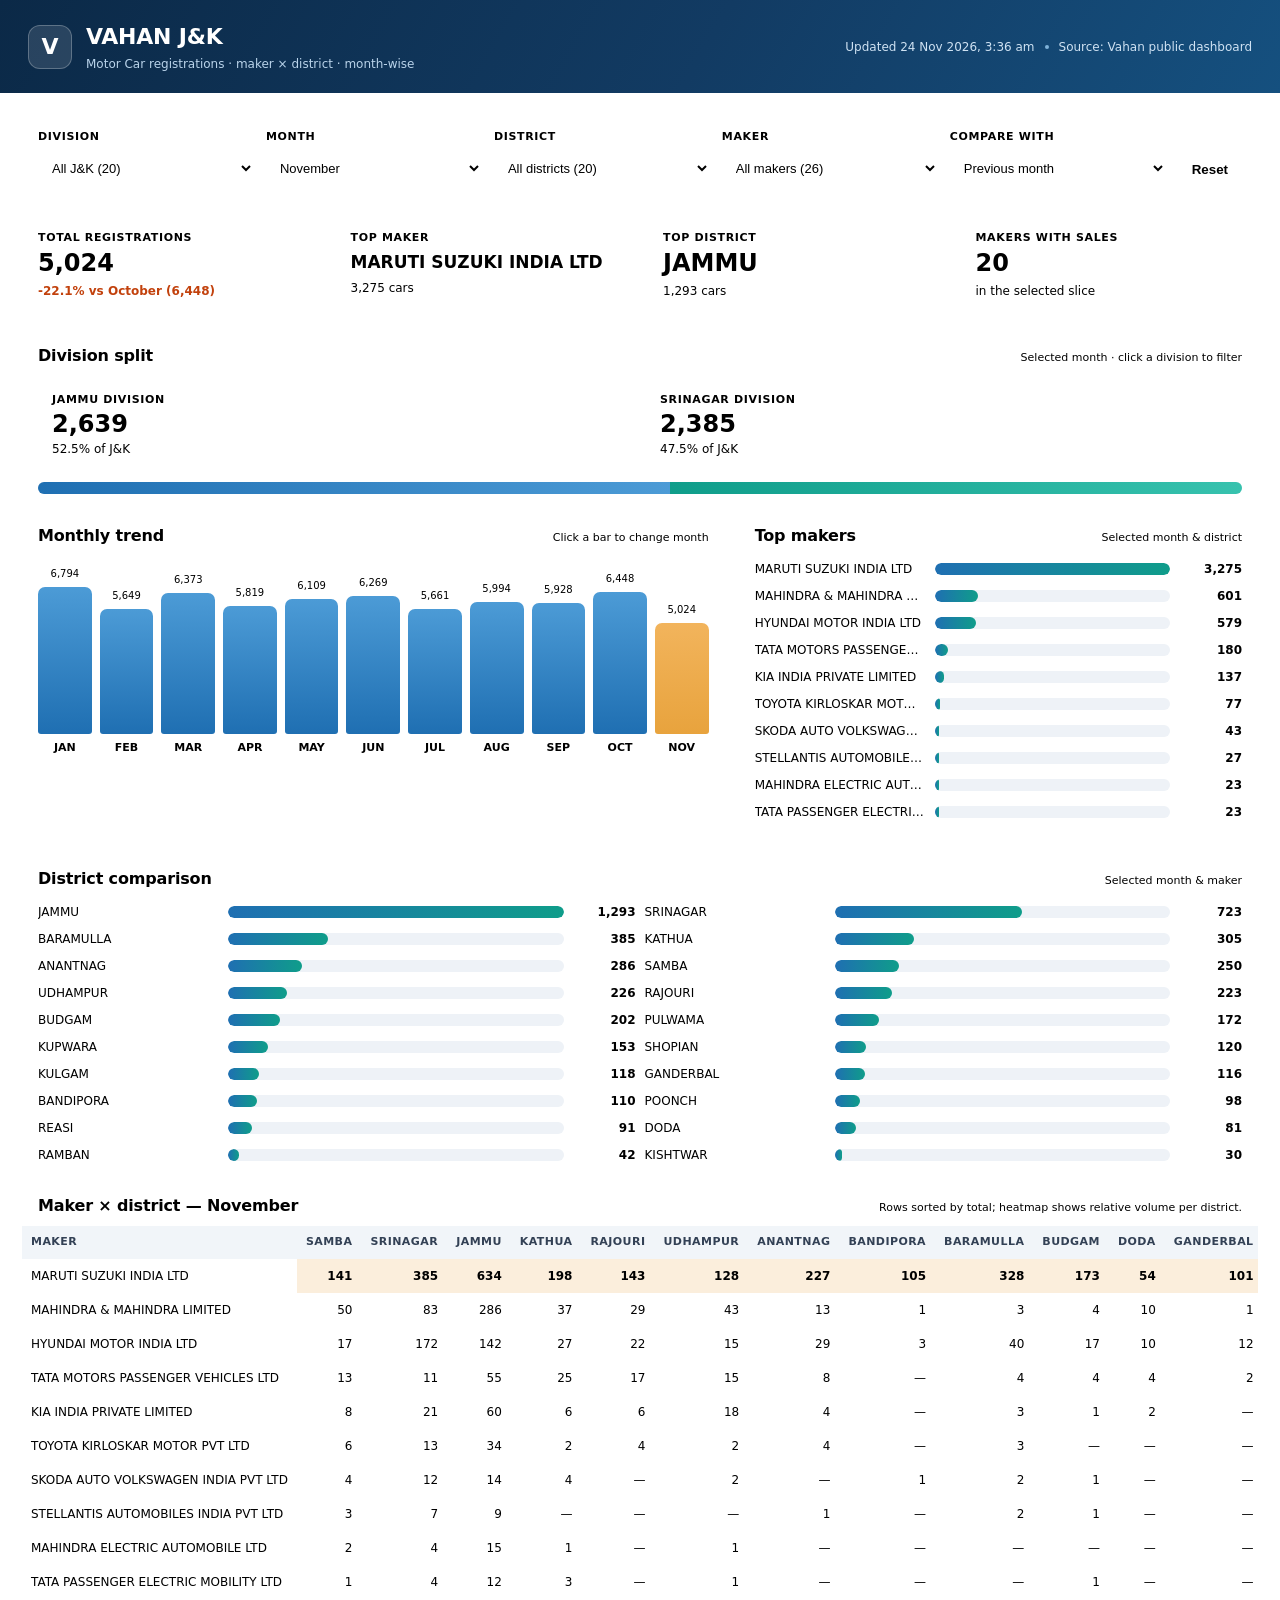
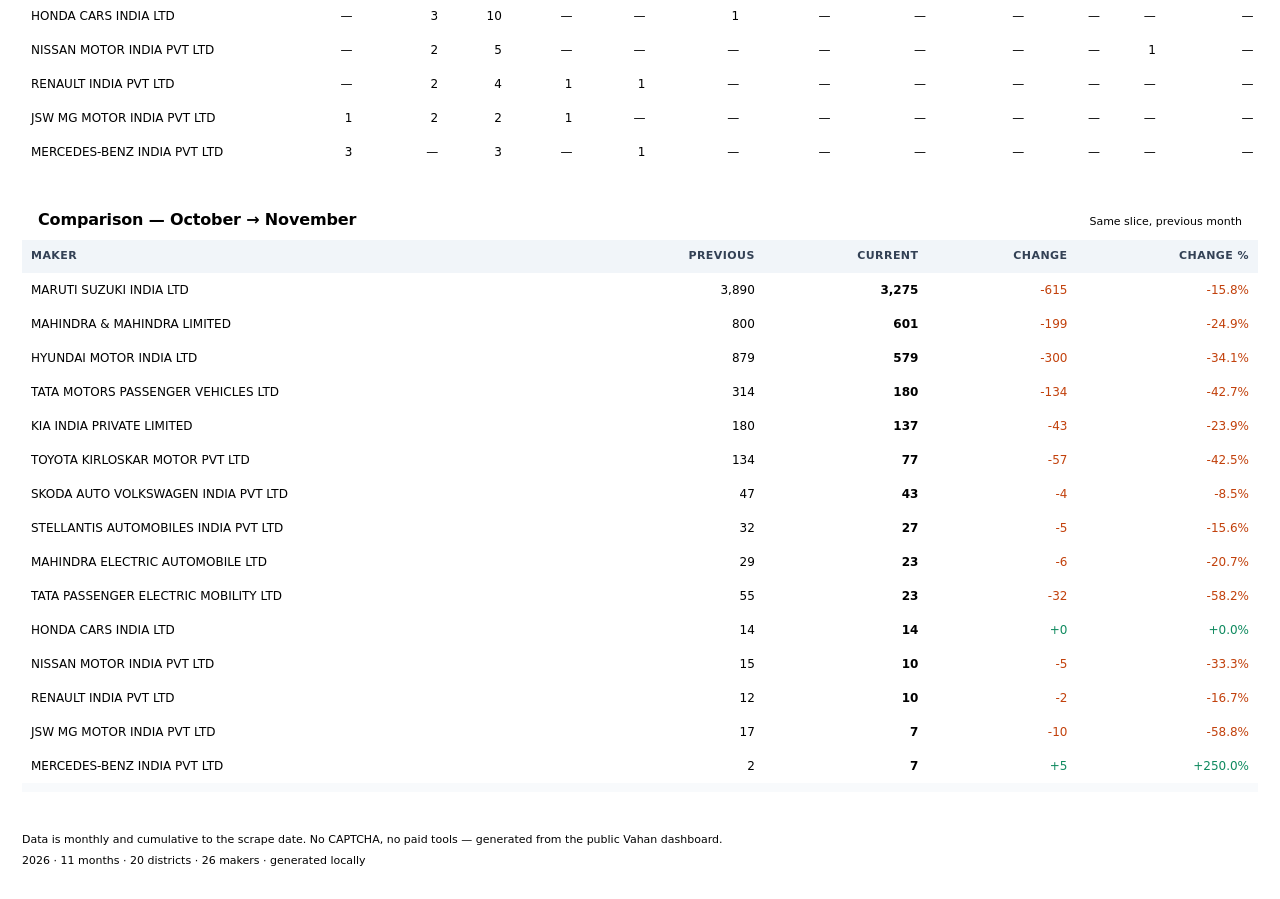
==== commit a0212285: "VAHAN update 2026-11-24" ====
--- a/VAHAN_DASHBOARD.html
+++ b/VAHAN_DASHBOARD.html
@@ -382,7 +382,7 @@
 </footer>
 
 <script>
-window.VAHAN_DATA = {"updated":"2026-11-23T08:15:56+05:30","year":2026,"current":"NOV","months":["JAN","FEB","MAR","APR","MAY","JUN","JUL","AUG","SEP","OCT","NOV"],"districts":["SAMBA ARTO - JK21","SRINAGAR RTO - JK1","JAMMU RTO - JK2","KATHUA RTO - JK8","RAJOURI ARTO - JK11","UDHAMPUR ARTO - JK14","ANANTNAG ARTO - JK3","BANDIPORA ARTO - JK15","BARAMULLA ARTO - JK5","BUDGAM ARTO - JK4","DODA ARTO - JK6","GANDERBAL ARTO - JK16","KISHTWAR ARTO - JK17","KULGAM ARTO - JK18","KUPWARA ARTO - JK9","POONCH ARTO - JK12","PULWAMA ARTO - JK13","RAMBAN ARTO - JK19","REASI ARTO - JK20","SHOPIAN ARTO - JK22"],"makers":["BMW INDIA PVT LTD","BYD INDIA PRIVATE LIMITED","FORCE MOTORS LIMITED","HONDA CARS INDIA LTD","HYUNDAI MOTOR INDIA LTD","ISUZU MOTORS INDIA PVT LTD","JAGUAR LAND ROVER INDIA LIMITED","JSW MG MOTOR INDIA PVT LTD","KIA INDIA PRIVATE LIMITED","MAHINDRA & MAHINDRA LIMITED","MAHINDRA DEFENCE SYSTEMS LTD","MAHINDRA ELECTRIC AUTOMOBILE LTD","MARUTI SUZUKI INDIA LTD","MERCEDES -BENZ AG","MERCEDES-BENZ INDIA PVT LTD","NISSAN MOTOR INDIA PVT LTD","RENAULT INDIA PVT LTD","SKODA AUTO VOLKSWAGEN INDIA PVT LTD","STELLANTIS AUTOMOBILES INDIA PVT LTD","STELLANTIS INDIA PVT LTD","TATA MOTORS LTD","TATA MOTORS PASSENGER VEHICLES LTD","TATA PASSENGER ELECTRIC MOBILITY LTD","TOYOTA KIRLOSKAR MOTOR PVT LTD","VINFAST AUTO INDIA PVT LTD","VOLKSWAGEN AG"],"values":{"JAN":{"SAMBA ARTO - JK21":{"HONDA CARS INDIA LTD":1,"HYUNDAI MOTOR INDIA LTD":35,"KIA INDIA PRIVATE LIMITED":11,"MAHINDRA & MAHINDRA LIMITED":49,"MARUTI SUZUKI INDIA LTD":142,"SKODA AUTO VOLKSWAGEN INDIA PVT LTD":2,"STELLANTIS AUTOMOBILES INDIA PVT LTD":1,"TATA MOTORS PASSENGER VEHICLES LTD":11,"TATA PASSENGER ELECTRIC MOBILITY LTD":3,"TOYOTA KIRLOSKAR MOTOR PVT LTD":7},"SRINAGAR RTO - JK1":{"FORCE MOTORS LIMITED":1,"HONDA CARS INDIA LTD":4,"HYUNDAI MOTOR INDIA LTD":300,"JAGUAR LAND ROVER INDIA LIMITED":1,"JSW MG MOTOR INDIA PVT LTD":3,"KIA INDIA PRIVATE LIMITED":31,"MAHINDRA ELECTRIC AUTOMOBILE LTD":2,"MAHINDRA & MAHINDRA LIMITED":121,"MARUTI SUZUKI INDIA LTD":518,"NISSAN MOTOR INDIA PVT LTD":3,"RENAULT INDIA PVT LTD":2,"SKODA AUTO VOLKSWAGEN INDIA PVT LTD":20,"TATA MOTORS PASSENGER VEHICLES LTD":24,"TOYOTA KIRLOSKAR MOTOR PVT LTD":30},"JAMMU RTO - JK2":{"BMW INDIA PVT LTD":2,"FORCE MOTORS LIMITED":8,"HONDA CARS INDIA LTD":10,"HYUNDAI MOTOR INDIA LTD":230,"JSW MG MOTOR INDIA PVT LTD":12,"KIA INDIA PRIVATE LIMITED":80,"MAHINDRA ELECTRIC AUTOMOBILE LTD":4,"MAHINDRA & MAHINDRA LIMITED":438,"MARUTI SUZUKI INDIA LTD":855,"MERCEDES-BENZ INDIA PVT LTD":2,"NISSAN MOTOR INDIA PVT LTD":5,"RENAULT INDIA PVT LTD":1,"SKODA AUTO VOLKSWAGEN INDIA PVT LTD":31,"STELLANTIS AUTOMOBILES INDIA PVT LTD":15,"STELLANTIS INDIA PVT LTD":1,"TATA MOTORS PASSENGER VEHICLES LTD":82,"TATA PASSENGER ELECTRIC MOBILITY LTD":18,"TOYOTA KIRLOSKAR MOTOR PVT LTD":29},"KATHUA RTO - JK8":{"HONDA CARS INDIA LTD":3,"HYUNDAI MOTOR INDIA LTD":43,"KIA INDIA PRIVATE LIMITED":4,"MAHINDRA ELECTRIC AUTOMOBILE LTD":2,"MAHINDRA & MAHINDRA LIMITED":39,"MARUTI SUZUKI INDIA LTD":180,"NISSAN MOTOR INDIA PVT LTD":1,"RENAULT INDIA PVT LTD":1,"SKODA AUTO VOLKSWAGEN INDIA PVT LTD":1,"TATA MOTORS PASSENGER VEHICLES LTD":17,"TATA PASSENGER ELECTRIC MOBILITY LTD":1,"TOYOTA KIRLOSKAR MOTOR PVT LTD":2},"RAJOURI ARTO - JK11":{"HYUNDAI MOTOR INDIA LTD":34,"ISUZU MOTORS INDIA PVT LTD":1,"KIA INDIA PRIVATE LIMITED":8,"MAHINDRA DEFENCE SYSTEMS LTD":1,"MAHINDRA & MAHINDRA LIMITED":36,"MARUTI SUZUKI INDIA LTD":199,"RENAULT INDIA PVT LTD":2,"SKODA AUTO VOLKSWAGEN INDIA PVT LTD":2,"STELLANTIS AUTOMOBILES INDIA PVT LTD":1,"TATA MOTORS LTD":1,"TATA MOTORS PASSENGER VEHICLES LTD":14,"TATA PASSENGER ELECTRIC MOBILITY LTD":1},"UDHAMPUR ARTO - JK14":{"HYUNDAI MOTOR INDIA LTD":28,"KIA INDIA PRIVATE LIMITED":17,"MAHINDRA & MAHINDRA LIMITED":26,"MARUTI SUZUKI INDIA LTD":93,"TATA MOTORS PASSENGER VEHICLES LTD":15,"TATA PASSENGER ELECTRIC MOBILITY LTD":1,"TOYOTA KIRLOSKAR MOTOR PVT LTD":5},"ANANTNAG ARTO - JK3":{"HYUNDAI MOTOR INDIA LTD":56,"KIA INDIA PRIVATE LIMITED":4,"MAHINDRA & MAHINDRA LIMITED":17,"MARUTI SUZUKI INDIA LTD":300,"NISSAN MOTOR INDIA PVT LTD":1,"TATA MOTORS PASSENGER VEHICLES LTD":12,"TOYOTA KIRLOSKAR MOTOR PVT LTD":2},"BANDIPORA ARTO - JK15":{"HYUNDAI MOTOR INDIA LTD":16,"KIA INDIA PRIVATE LIMITED":1,"MAHINDRA & MAHINDRA LIMITED":1,"MARUTI SUZUKI INDIA LTD":138,"TATA MOTORS PASSENGER VEHICLES LTD":1},"BARAMULLA ARTO - JK5":{"HYUNDAI MOTOR INDIA LTD":76,"JSW MG MOTOR INDIA PVT LTD":1,"KIA INDIA PRIVATE LIMITED":7,"MAHINDRA ELECTRIC AUTOMOBILE LTD":1,"MAHINDRA & MAHINDRA LIMITED":17,"MARUTI SUZUKI INDIA LTD":451,"SKODA AUTO VOLKSWAGEN INDIA PVT LTD":1,"STELLANTIS AUTOMOBILES INDIA PVT LTD":1,"TATA MOTORS PASSENGER VEHICLES LTD":14,"TATA PASSENGER ELECTRIC MOBILITY LTD":1,"TOYOTA KIRLOSKAR MOTOR PVT LTD":9},"BUDGAM ARTO - JK4":{"HYUNDAI MOTOR INDIA LTD":28,"KIA INDIA PRIVATE LIMITED":7,"MAHINDRA & MAHINDRA LIMITED":4,"MARUTI SUZUKI INDIA LTD":236,"NISSAN MOTOR INDIA PVT LTD":1,"TATA MOTORS PASSENGER VEHICLES LTD":3,"TATA PASSENGER ELECTRIC MOBILITY LTD":1,"TOYOTA KIRLOSKAR MOTOR PVT LTD":5,"VINFAST AUTO INDIA PVT LTD":1},"DODA ARTO - JK6":{"HYUNDAI MOTOR INDIA LTD":17,"KIA INDIA PRIVATE LIMITED":3,"MAHINDRA & MAHINDRA LIMITED":6,"MARUTI SUZUKI INDIA LTD":52,"SKODA AUTO VOLKSWAGEN INDIA PVT LTD":1,"TATA MOTORS PASSENGER VEHICLES LTD":5,"TOYOTA KIRLOSKAR MOTOR PVT LTD":1},"GANDERBAL ARTO - JK16":{"HYUNDAI MOTOR INDIA LTD":27,"KIA INDIA PRIVATE LIMITED":1,"MARUTI SUZUKI INDIA LTD":145,"NISSAN MOTOR INDIA PVT LTD":2,"RENAULT INDIA PVT LTD":1,"TATA MOTORS PASSENGER VEHICLES LTD":5,"TATA PASSENGER ELECTRIC MOBILITY LTD":1,"TOYOTA KIRLOSKAR MOTOR PVT LTD":2},"KISHTWAR ARTO - JK17":{"HYUNDAI MOTOR INDIA LTD":5,"KIA INDIA PRIVATE LIMITED":5,"MAHINDRA & MAHINDRA LIMITED":4,"MARUTI SUZUKI INDIA LTD":22,"TATA MOTORS PASSENGER VEHICLES LTD":3},"KULGAM ARTO - JK18":{"HYUNDAI MOTOR INDIA LTD":14,"MAHINDRA & MAHINDRA LIMITED":6,"MARUTI SUZUKI INDIA LTD":128,"TATA MOTORS PASSENGER VEHICLES LTD":3,"TOYOTA KIRLOSKAR MOTOR PVT LTD":3},"KUPWARA ARTO - JK9":{"HYUNDAI MOTOR INDIA LTD":40,"JSW MG MOTOR INDIA PVT LTD":1,"KIA INDIA PRIVATE LIMITED":1,"MAHINDRA & MAHINDRA LIMITED":3,"MARUTI SUZUKI INDIA LTD":202,"NISSAN MOTOR INDIA PVT LTD":1,"TATA MOTORS PASSENGER VEHICLES LTD":4},"POONCH ARTO - JK12":{"HYUNDAI MOTOR INDIA LTD":24,"KIA INDIA PRIVATE LIMITED":4,"MAHINDRA & MAHINDRA LIMITED":29,"MARUTI SUZUKI INDIA LTD":114,"NISSAN MOTOR INDIA PVT LTD":1,"STELLANTIS AUTOMOBILES INDIA PVT LTD":1,"TATA MOTORS PASSENGER VEHICLES LTD":1},"PULWAMA ARTO - JK13":{"HYUNDAI MOTOR INDIA LTD":31,"JSW MG MOTOR INDIA PVT LTD":1,"KIA INDIA PRIVATE LIMITED":4,"MAHINDRA & MAHINDRA LIMITED":8,"MARUTI SUZUKI INDIA LTD":194,"NISSAN MOTOR INDIA PVT LTD":2,"SKODA AUTO VOLKSWAGEN INDIA PVT LTD":2,"TATA MOTORS PASSENGER VEHICLES LTD":5,"TOYOTA KIRLOSKAR MOTOR PVT LTD":5},"RAMBAN ARTO - JK19":{"HYUNDAI MOTOR INDIA LTD":9,"KIA INDIA PRIVATE LIMITED":1,"MAHINDRA & MAHINDRA LIMITED":4,"MARUTI SUZUKI INDIA LTD":41,"RENAULT INDIA PVT LTD":1,"TATA MOTORS PASSENGER VEHICLES LTD":5},"REASI ARTO - JK20":{"HYUNDAI MOTOR INDIA LTD":4,"KIA INDIA PRIVATE LIMITED":4,"MAHINDRA & MAHINDRA LIMITED":17,"MARUTI SUZUKI INDIA LTD":46,"STELLANTIS AUTOMOBILES INDIA PVT LTD":1,"TATA MOTORS PASSENGER VEHICLES LTD":5,"TOYOTA KIRLOSKAR MOTOR PVT LTD":1},"SHOPIAN ARTO - JK22":{"HONDA CARS INDIA LTD":1,"HYUNDAI MOTOR INDIA LTD":29,"KIA INDIA PRIVATE LIMITED":2,"MAHINDRA & MAHINDRA LIMITED":10,"MARUTI SUZUKI INDIA LTD":126,"NISSAN MOTOR INDIA PVT LTD":1,"SKODA AUTO VOLKSWAGEN INDIA PVT LTD":2,"TATA MOTORS PASSENGER VEHICLES LTD":4,"TOYOTA KIRLOSKAR MOTOR PVT LTD":2}},"FEB":{"SAMBA ARTO - JK21":{"HYUNDAI MOTOR INDIA LTD":27,"KIA INDIA PRIVATE LIMITED":8,"MAHINDRA & MAHINDRA LIMITED":57,"MARUTI SUZUKI INDIA LTD":129,"MERCEDES-BENZ INDIA PVT LTD":1,"SKODA AUTO VOLKSWAGEN INDIA PVT LTD":2,"STELLANTIS AUTOMOBILES INDIA PVT LTD":1,"TATA MOTORS PASSENGER VEHICLES LTD":16,"TATA PASSENGER ELECTRIC MOBILITY LTD":3,"TOYOTA KIRLOSKAR MOTOR PVT LTD":6},"SRINAGAR RTO - JK1":{"BMW INDIA PVT LTD":1,"HONDA CARS INDIA LTD":1,"HYUNDAI MOTOR INDIA LTD":290,"JAGUAR LAND ROVER INDIA LIMITED":1,"JSW MG MOTOR INDIA PVT LTD":7,"KIA INDIA PRIVATE LIMITED":34,"MAHINDRA ELECTRIC AUTOMOBILE LTD":1,"MAHINDRA & MAHINDRA LIMITED":139,"MARUTI SUZUKI INDIA LTD":469,"NISSAN MOTOR INDIA PVT LTD":2,"RENAULT INDIA PVT LTD":4,"SKODA AUTO VOLKSWAGEN INDIA PVT LTD":10,"STELLANTIS AUTOMOBILES INDIA PVT LTD":5,"TATA MOTORS PASSENGER VEHICLES LTD":34,"TATA PASSENGER ELECTRIC MOBILITY LTD":3,"TOYOTA KIRLOSKAR MOTOR PVT LTD":35},"JAMMU RTO - JK2":{"HONDA CARS INDIA LTD":5,"HYUNDAI MOTOR INDIA LTD":202,"JSW MG MOTOR INDIA PVT LTD":4,"KIA INDIA PRIVATE LIMITED":60,"MAHINDRA ELECTRIC AUTOMOBILE LTD":6,"MAHINDRA & MAHINDRA LIMITED":312,"MARUTI SUZUKI INDIA LTD":584,"MERCEDES-BENZ INDIA PVT LTD":3,"NISSAN MOTOR INDIA PVT LTD":4,"RENAULT INDIA PVT LTD":5,"SKODA AUTO VOLKSWAGEN INDIA PVT LTD":23,"STELLANTIS AUTOMOBILES INDIA PVT LTD":8,"STELLANTIS INDIA PVT LTD":1,"TATA MOTORS PASSENGER VEHICLES LTD":125,"TATA PASSENGER ELECTRIC MOBILITY LTD":6,"TOYOTA KIRLOSKAR MOTOR PVT LTD":46,"VINFAST AUTO INDIA PVT LTD":9},"KATHUA RTO - JK8":{"HONDA CARS INDIA LTD":1,"HYUNDAI MOTOR INDIA LTD":40,"KIA INDIA PRIVATE LIMITED":12,"MAHINDRA ELECTRIC AUTOMOBILE LTD":3,"MAHINDRA & MAHINDRA LIMITED":52,"MARUTI SUZUKI INDIA LTD":144,"NISSAN MOTOR INDIA PVT LTD":2,"RENAULT INDIA PVT LTD":1,"SKODA AUTO VOLKSWAGEN INDIA PVT LTD":4,"STELLANTIS AUTOMOBILES INDIA PVT LTD":1,"TATA MOTORS PASSENGER VEHICLES LTD":32,"TATA PASSENGER ELECTRIC MOBILITY LTD":1,"TOYOTA KIRLOSKAR MOTOR PVT LTD":1,"VINFAST AUTO INDIA PVT LTD":1},"RAJOURI ARTO - JK11":{"HYUNDAI MOTOR INDIA LTD":36,"KIA INDIA PRIVATE LIMITED":3,"MAHINDRA & MAHINDRA LIMITED":44,"MARUTI SUZUKI INDIA LTD":112,"RENAULT INDIA PVT LTD":2,"TATA MOTORS PASSENGER VEHICLES LTD":23,"TOYOTA KIRLOSKAR MOTOR PVT LTD":3},"UDHAMPUR ARTO - JK14":{"HYUNDAI MOTOR INDIA LTD":25,"KIA INDIA PRIVATE LIMITED":12,"MAHINDRA ELECTRIC AUTOMOBILE LTD":1,"MAHINDRA & MAHINDRA LIMITED":31,"MARUTI SUZUKI INDIA LTD":83,"SKODA AUTO VOLKSWAGEN INDIA PVT LTD":2,"TATA MOTORS PASSENGER VEHICLES LTD":33,"TATA PASSENGER ELECTRIC MOBILITY LTD":1,"TOYOTA KIRLOSKAR MOTOR PVT LTD":9},"ANANTNAG ARTO - JK3":{"HYUNDAI MOTOR INDIA LTD":62,"JSW MG MOTOR INDIA PVT LTD":2,"KIA INDIA PRIVATE LIMITED":6,"MAHINDRA & MAHINDRA LIMITED":24,"MARUTI SUZUKI INDIA LTD":210,"RENAULT INDIA PVT LTD":2,"SKODA AUTO VOLKSWAGEN INDIA PVT LTD":1,"TATA MOTORS PASSENGER VEHICLES LTD":18,"TOYOTA KIRLOSKAR MOTOR PVT LTD":2},"BANDIPORA ARTO - JK15":{"HYUNDAI MOTOR INDIA LTD":17,"KIA INDIA PRIVATE LIMITED":2,"MAHINDRA & MAHINDRA LIMITED":2,"MARUTI SUZUKI INDIA LTD":121,"NISSAN MOTOR INDIA PVT LTD":1,"RENAULT INDIA PVT LTD":1,"TATA MOTORS PASSENGER VEHICLES LTD":4},"BARAMULLA ARTO - JK5":{"HYUNDAI MOTOR INDIA LTD":66,"JSW MG MOTOR INDIA PVT LTD":2,"KIA INDIA PRIVATE LIMITED":4,"MAHINDRA ELECTRIC AUTOMOBILE LTD":1,"MAHINDRA & MAHINDRA LIMITED":14,"MARUTI SUZUKI INDIA LTD":307,"SKODA AUTO VOLKSWAGEN INDIA PVT LTD":2,"STELLANTIS AUTOMOBILES INDIA PVT LTD":1,"TATA MOTORS PASSENGER VEHICLES LTD":19,"TOYOTA KIRLOSKAR MOTOR PVT LTD":7},"BUDGAM ARTO - JK4":{"HYUNDAI MOTOR INDIA LTD":39,"KIA INDIA PRIVATE LIMITED":6,"MAHINDRA & MAHINDRA LIMITED":8,"MARUTI SUZUKI INDIA LTD":168,"NISSAN MOTOR INDIA PVT LTD":1,"SKODA AUTO VOLKSWAGEN INDIA PVT LTD":1,"STELLANTIS AUTOMOBILES INDIA PVT LTD":1,"TATA MOTORS PASSENGER VEHICLES LTD":11,"TOYOTA KIRLOSKAR MOTOR PVT LTD":1},"DODA ARTO - JK6":{"HYUNDAI MOTOR INDIA LTD":10,"KIA INDIA PRIVATE LIMITED":1,"MAHINDRA & MAHINDRA LIMITED":8,"MARUTI SUZUKI INDIA LTD":40,"RENAULT INDIA PVT LTD":1,"STELLANTIS AUTOMOBILES INDIA PVT LTD":2,"TATA MOTORS PASSENGER VEHICLES LTD":9},"GANDERBAL ARTO - JK16":{"HYUNDAI MOTOR INDIA LTD":18,"KIA INDIA PRIVATE LIMITED":1,"MAHINDRA & MAHINDRA LIMITED":1,"MARUTI SUZUKI INDIA LTD":112,"STELLANTIS AUTOMOBILES INDIA PVT LTD":1,"TATA MOTORS PASSENGER VEHICLES LTD":8},"KISHTWAR ARTO - JK17":{"HYUNDAI MOTOR INDIA LTD":2,"KIA INDIA PRIVATE LIMITED":2,"MAHINDRA & MAHINDRA LIMITED":4,"MARUTI SUZUKI INDIA LTD":24,"TATA MOTORS PASSENGER VEHICLES LTD":8,"TATA PASSENGER ELECTRIC MOBILITY LTD":1},"KULGAM ARTO - JK18":{"HYUNDAI MOTOR INDIA LTD":19,"MAHINDRA & MAHINDRA LIMITED":4,"MARUTI SUZUKI INDIA LTD":85,"TATA MOTORS PASSENGER VEHICLES LTD":7,"TOYOTA KIRLOSKAR MOTOR PVT LTD":1},"KUPWARA ARTO - JK9":{"HYUNDAI MOTOR INDIA LTD":29,"KIA INDIA PRIVATE LIMITED":2,"MAHINDRA & MAHINDRA LIMITED":4,"MARUTI SUZUKI INDIA LTD":114,"TATA MOTORS PASSENGER VEHICLES LTD":7,"TOYOTA KIRLOSKAR MOTOR PVT LTD":2},"POONCH ARTO - JK12":{"HYUNDAI MOTOR INDIA LTD":18,"KIA INDIA PRIVATE LIMITED":2,"MAHINDRA & MAHINDRA LIMITED":15,"MARUTI SUZUKI INDIA LTD":54,"NISSAN MOTOR INDIA PVT LTD":1,"RENAULT INDIA PVT LTD":1,"SKODA AUTO VOLKSWAGEN INDIA PVT LTD":1,"TATA MOTORS PASSENGER VEHICLES LTD":7},"PULWAMA ARTO - JK13":{"HYUNDAI MOTOR INDIA LTD":33,"KIA INDIA PRIVATE LIMITED":5,"MAHINDRA & MAHINDRA LIMITED":9,"MARUTI SUZUKI INDIA LTD":184,"RENAULT INDIA PVT LTD":1,"STELLANTIS AUTOMOBILES INDIA PVT LTD":1,"TATA MOTORS PASSENGER VEHICLES LTD":8,"TOYOTA KIRLOSKAR MOTOR PVT LTD":2},"RAMBAN ARTO - JK19":{"HYUNDAI MOTOR INDIA LTD":1,"KIA INDIA PRIVATE LIMITED":1,"MAHINDRA & MAHINDRA LIMITED":3,"MARUTI SUZUKI INDIA LTD":22,"TATA MOTORS PASSENGER VEHICLES LTD":7,"TOYOTA KIRLOSKAR MOTOR PVT LTD":2},"REASI ARTO - JK20":{"HYUNDAI MOTOR INDIA LTD":8,"KIA INDIA PRIVATE LIMITED":2,"MAHINDRA & MAHINDRA LIMITED":11,"MARUTI SUZUKI INDIA LTD":39,"SKODA AUTO VOLKSWAGEN INDIA PVT LTD":1,"STELLANTIS AUTOMOBILES INDIA PVT LTD":1,"TATA MOTORS PASSENGER VEHICLES LTD":10},"SHOPIAN ARTO - JK22":{"HYUNDAI MOTOR INDIA LTD":21,"KIA INDIA PRIVATE LIMITED":1,"MAHINDRA & MAHINDRA LIMITED":8,"MARUTI SUZUKI INDIA LTD":93,"RENAULT INDIA PVT LTD":1,"TATA MOTORS PASSENGER VEHICLES LTD":10}},"MAR":{"SAMBA ARTO - JK21":{"HONDA CARS INDIA LTD":3,"HYUNDAI MOTOR INDIA LTD":21,"KIA INDIA PRIVATE LIMITED":11,"MAHINDRA ELECTRIC AUTOMOBILE LTD":1,"MAHINDRA & MAHINDRA LIMITED":62,"MARUTI SUZUKI INDIA LTD":108,"SKODA AUTO VOLKSWAGEN INDIA PVT LTD":3,"TATA MOTORS PASSENGER VEHICLES LTD":23,"TATA PASSENGER ELECTRIC MOBILITY LTD":3,"TOYOTA KIRLOSKAR MOTOR PVT LTD":6},"SRINAGAR RTO - JK1":{"HONDA CARS INDIA LTD":3,"HYUNDAI MOTOR INDIA LTD":308,"JSW MG MOTOR INDIA PVT LTD":4,"KIA INDIA PRIVATE LIMITED":28,"MAHINDRA ELECTRIC AUTOMOBILE LTD":3,"MAHINDRA & MAHINDRA LIMITED":145,"MARUTI SUZUKI INDIA LTD":461,"MERCEDES-BENZ INDIA PVT LTD":1,"NISSAN MOTOR INDIA PVT LTD":5,"SKODA AUTO VOLKSWAGEN INDIA PVT LTD":17,"STELLANTIS AUTOMOBILES INDIA PVT LTD":3,"TATA MOTORS PASSENGER VEHICLES LTD":31,"TATA PASSENGER ELECTRIC MOBILITY LTD":1,"TOYOTA KIRLOSKAR MOTOR PVT LTD":19},"JAMMU RTO - JK2":{"BMW INDIA PVT LTD":2,"HONDA CARS INDIA LTD":15,"HYUNDAI MOTOR INDIA LTD":232,"JSW MG MOTOR INDIA PVT LTD":6,"KIA INDIA PRIVATE LIMITED":90,"MAHINDRA ELECTRIC AUTOMOBILE LTD":8,"MAHINDRA & MAHINDRA LIMITED":582,"MARUTI SUZUKI INDIA LTD":691,"MERCEDES -BENZ AG":1,"MERCEDES-BENZ INDIA PVT LTD":2,"NISSAN MOTOR INDIA PVT LTD":5,"RENAULT INDIA PVT LTD":7,"SKODA AUTO VOLKSWAGEN INDIA PVT LTD":32,"STELLANTIS AUTOMOBILES INDIA PVT LTD":7,"STELLANTIS INDIA PVT LTD":2,"TATA MOTORS PASSENGER VEHICLES LTD":140,"TATA PASSENGER ELECTRIC MOBILITY LTD":13,"TOYOTA KIRLOSKAR MOTOR PVT LTD":95,"VINFAST AUTO INDIA PVT LTD":4},"KATHUA RTO - JK8":{"BMW INDIA PVT LTD":1,"HYUNDAI MOTOR INDIA LTD":42,"KIA INDIA PRIVATE LIMITED":4,"MAHINDRA & MAHINDRA LIMITED":69,"MARUTI SUZUKI INDIA LTD":207,"RENAULT INDIA PVT LTD":1,"SKODA AUTO VOLKSWAGEN INDIA PVT LTD":3,"TATA MOTORS PASSENGER VEHICLES LTD":33,"TATA PASSENGER ELECTRIC MOBILITY LTD":1,"TOYOTA KIRLOSKAR MOTOR PVT LTD":7},"RAJOURI ARTO - JK11":{"HONDA CARS INDIA LTD":1,"HYUNDAI MOTOR INDIA LTD":36,"JSW MG MOTOR INDIA PVT LTD":1,"KIA INDIA PRIVATE LIMITED":7,"MAHINDRA & MAHINDRA LIMITED":45,"MARUTI SUZUKI INDIA LTD":140,"NISSAN MOTOR INDIA PVT LTD":1,"RENAULT INDIA PVT LTD":4,"STELLANTIS INDIA PVT LTD":1,"TATA MOTORS PASSENGER VEHICLES LTD":27,"TOYOTA KIRLOSKAR MOTOR PVT LTD":4},"UDHAMPUR ARTO - JK14":{"HONDA CARS INDIA LTD":1,"HYUNDAI MOTOR INDIA LTD":23,"KIA INDIA PRIVATE LIMITED":15,"MAHINDRA ELECTRIC AUTOMOBILE LTD":1,"MAHINDRA & MAHINDRA LIMITED":37,"MARUTI SUZUKI INDIA LTD":93,"RENAULT INDIA PVT LTD":1,"SKODA AUTO VOLKSWAGEN INDIA PVT LTD":1,"STELLANTIS AUTOMOBILES INDIA PVT LTD":3,"TATA MOTORS PASSENGER VEHICLES LTD":37,"TATA PASSENGER ELECTRIC MOBILITY LTD":4,"TOYOTA KIRLOSKAR MOTOR PVT LTD":3},"ANANTNAG ARTO - JK3":{"HYUNDAI MOTOR INDIA LTD":58,"KIA INDIA PRIVATE LIMITED":5,"MAHINDRA & MAHINDRA LIMITED":19,"MARUTI SUZUKI INDIA LTD":210,"NISSAN MOTOR INDIA PVT LTD":1,"SKODA AUTO VOLKSWAGEN INDIA PVT LTD":2,"TATA MOTORS PASSENGER VEHICLES LTD":19,"TOYOTA KIRLOSKAR MOTOR PVT LTD":2},"BANDIPORA ARTO - JK15":{"HYUNDAI MOTOR INDIA LTD":13,"KIA INDIA PRIVATE LIMITED":2,"MAHINDRA & MAHINDRA LIMITED":3,"MARUTI SUZUKI INDIA LTD":90,"TATA MOTORS PASSENGER VEHICLES LTD":4,"TATA PASSENGER ELECTRIC MOBILITY LTD":1},"BARAMULLA ARTO - JK5":{"HYUNDAI MOTOR INDIA LTD":54,"KIA INDIA PRIVATE LIMITED":5,"MAHINDRA & MAHINDRA LIMITED":21,"MARUTI SUZUKI INDIA LTD":357,"SKODA AUTO VOLKSWAGEN INDIA PVT LTD":2,"TATA MOTORS PASSENGER VEHICLES LTD":14,"TOYOTA KIRLOSKAR MOTOR PVT LTD":5},"BUDGAM ARTO - JK4":{"HYUNDAI MOTOR INDIA LTD":29,"KIA INDIA PRIVATE LIMITED":8,"MAHINDRA & MAHINDRA LIMITED":6,"MARUTI SUZUKI INDIA LTD":199,"SKODA AUTO VOLKSWAGEN INDIA PVT LTD":1,"STELLANTIS AUTOMOBILES INDIA PVT LTD":1,"TATA MOTORS PASSENGER VEHICLES LTD":4,"TATA PASSENGER ELECTRIC MOBILITY LTD":1,"TOYOTA KIRLOSKAR MOTOR PVT LTD":2},"DODA ARTO - JK6":{"HONDA CARS INDIA LTD":1,"HYUNDAI MOTOR INDIA LTD":8,"KIA INDIA PRIVATE LIMITED":1,"MAHINDRA & MAHINDRA LIMITED":9,"MARUTI SUZUKI INDIA LTD":49,"SKODA AUTO VOLKSWAGEN INDIA PVT LTD":1,"STELLANTIS AUTOMOBILES INDIA PVT LTD":1,"TATA MOTORS PASSENGER VEHICLES LTD":13},"GANDERBAL ARTO - JK16":{"HYUNDAI MOTOR INDIA LTD":14,"MAHINDRA & MAHINDRA LIMITED":3,"MARUTI SUZUKI INDIA LTD":107,"SKODA AUTO VOLKSWAGEN INDIA PVT LTD":1,"TATA MOTORS PASSENGER VEHICLES LTD":4},"KISHTWAR ARTO - JK17":{"HYUNDAI MOTOR INDIA LTD":4,"JSW MG MOTOR INDIA PVT LTD":1,"KIA INDIA PRIVATE LIMITED":1,"MAHINDRA & MAHINDRA LIMITED":5,"MARUTI SUZUKI INDIA LTD":21,"STELLANTIS AUTOMOBILES INDIA PVT LTD":1,"TATA MOTORS PASSENGER VEHICLES LTD":12},"KULGAM ARTO - JK18":{"HYUNDAI MOTOR INDIA LTD":12,"KIA INDIA PRIVATE LIMITED":2,"MAHINDRA & MAHINDRA LIMITED":3,"MARUTI SUZUKI INDIA LTD":96,"TATA MOTORS PASSENGER VEHICLES LTD":3,"TOYOTA KIRLOSKAR MOTOR PVT LTD":1},"KUPWARA ARTO - JK9":{"HYUNDAI MOTOR INDIA LTD":35,"MAHINDRA & MAHINDRA LIMITED":3,"MARUTI SUZUKI INDIA LTD":136,"TATA MOTORS PASSENGER VEHICLES LTD":6},"POONCH ARTO - JK12":{"HYUNDAI MOTOR INDIA LTD":16,"KIA INDIA PRIVATE LIMITED":3,"MAHINDRA & MAHINDRA LIMITED":15,"MARUTI SUZUKI INDIA LTD":78,"RENAULT INDIA PVT LTD":1,"SKODA AUTO VOLKSWAGEN INDIA PVT LTD":1,"TATA MOTORS PASSENGER VEHICLES LTD":3,"TOYOTA KIRLOSKAR MOTOR PVT LTD":1},"PULWAMA ARTO - JK13":{"HONDA CARS INDIA LTD":1,"HYUNDAI MOTOR INDIA LTD":39,"KIA INDIA PRIVATE LIMITED":3,"MAHINDRA & MAHINDRA LIMITED":9,"MARUTI SUZUKI INDIA LTD":182,"SKODA AUTO VOLKSWAGEN INDIA PVT LTD":2,"STELLANTIS AUTOMOBILES INDIA PVT LTD":2,"TATA MOTORS PASSENGER VEHICLES LTD":3,"TOYOTA KIRLOSKAR MOTOR PVT LTD":7},"RAMBAN ARTO - JK19":{"HYUNDAI MOTOR INDIA LTD":5,"KIA INDIA PRIVATE LIMITED":2,"MAHINDRA & MAHINDRA LIMITED":4,"MARUTI SUZUKI INDIA LTD":26,"NISSAN MOTOR INDIA PVT LTD":1,"TATA MOTORS PASSENGER VEHICLES LTD":2},"REASI ARTO - JK20":{"HYUNDAI MOTOR INDIA LTD":8,"KIA INDIA PRIVATE LIMITED":6,"MAHINDRA & MAHINDRA LIMITED":13,"MARUTI SUZUKI INDIA LTD":43,"NISSAN MOTOR INDIA PVT LTD":2,"SKODA AUTO VOLKSWAGEN INDIA PVT LTD":2,"TATA MOTORS PASSENGER VEHICLES LTD":12,"TOYOTA KIRLOSKAR MOTOR PVT LTD":2},"SHOPIAN ARTO - JK22":{"HYUNDAI MOTOR INDIA LTD":28,"KIA INDIA PRIVATE LIMITED":2,"MAHINDRA & MAHINDRA LIMITED":5,"MARUTI SUZUKI INDIA LTD":92,"TATA MOTORS PASSENGER VEHICLES LTD":1,"TOYOTA KIRLOSKAR MOTOR PVT LTD":1}},"APR":{"SAMBA ARTO - JK21":{"BMW INDIA PVT LTD":1,"HYUNDAI MOTOR INDIA LTD":21,"KIA INDIA PRIVATE LIMITED":8,"MAHINDRA ELECTRIC AUTOMOBILE LTD":1,"MAHINDRA & MAHINDRA LIMITED":42,"MARUTI SUZUKI INDIA LTD":128,"MERCEDES-BENZ INDIA PVT LTD":1,"SKODA AUTO VOLKSWAGEN INDIA PVT LTD":4,"TATA MOTORS PASSENGER VEHICLES LTD":18,"TATA PASSENGER ELECTRIC MOBILITY LTD":5,"TOYOTA KIRLOSKAR MOTOR PVT LTD":3,"VINFAST AUTO INDIA PVT LTD":1},"SRINAGAR RTO - JK1":{"BMW INDIA PVT LTD":1,"HONDA CARS INDIA LTD":2,"HYUNDAI MOTOR INDIA LTD":315,"JAGUAR LAND ROVER INDIA LIMITED":1,"JSW MG MOTOR INDIA PVT LTD":6,"KIA INDIA PRIVATE LIMITED":32,"MAHINDRA ELECTRIC AUTOMOBILE LTD":1,"MAHINDRA & MAHINDRA LIMITED":126,"MARUTI SUZUKI INDIA LTD":489,"MERCEDES-BENZ INDIA PVT LTD":2,"NISSAN MOTOR INDIA PVT LTD":3,"RENAULT INDIA PVT LTD":1,"SKODA AUTO VOLKSWAGEN INDIA PVT LTD":7,"STELLANTIS AUTOMOBILES INDIA PVT LTD":10,"TATA MOTORS PASSENGER VEHICLES LTD":30,"TATA PASSENGER ELECTRIC MOBILITY LTD":9,"TOYOTA KIRLOSKAR MOTOR PVT LTD":32},"JAMMU RTO - JK2":{"BMW INDIA PVT LTD":1,"FORCE MOTORS LIMITED":46,"HONDA CARS INDIA LTD":8,"HYUNDAI MOTOR INDIA LTD":184,"JSW MG MOTOR INDIA PVT LTD":7,"KIA INDIA PRIVATE LIMITED":72,"MAHINDRA ELECTRIC AUTOMOBILE LTD":7,"MAHINDRA & MAHINDRA LIMITED":317,"MARUTI SUZUKI INDIA LTD":547,"MERCEDES-BENZ INDIA PVT LTD":2,"NISSAN MOTOR INDIA PVT LTD":4,"RENAULT INDIA PVT LTD":11,"SKODA AUTO VOLKSWAGEN INDIA PVT LTD":29,"STELLANTIS AUTOMOBILES INDIA PVT LTD":2,"TATA MOTORS PASSENGER VEHICLES LTD":95,"TATA PASSENGER ELECTRIC MOBILITY LTD":14,"TOYOTA KIRLOSKAR MOTOR PVT LTD":61,"VINFAST AUTO INDIA PVT LTD":9},"KATHUA RTO - JK8":{"HONDA CARS INDIA LTD":1,"HYUNDAI MOTOR INDIA LTD":43,"KIA INDIA PRIVATE LIMITED":5,"MAHINDRA ELECTRIC AUTOMOBILE LTD":1,"MAHINDRA & MAHINDRA LIMITED":47,"MARUTI SUZUKI INDIA LTD":143,"RENAULT INDIA PVT LTD":1,"SKODA AUTO VOLKSWAGEN INDIA PVT LTD":9,"STELLANTIS AUTOMOBILES INDIA PVT LTD":1,"TATA MOTORS PASSENGER VEHICLES LTD":32,"TATA PASSENGER ELECTRIC MOBILITY LTD":3,"TOYOTA KIRLOSKAR MOTOR PVT LTD":4,"VINFAST AUTO INDIA PVT LTD":1},"RAJOURI ARTO - JK11":{"HYUNDAI MOTOR INDIA LTD":24,"JSW MG MOTOR INDIA PVT LTD":1,"KIA INDIA PRIVATE LIMITED":6,"MAHINDRA & MAHINDRA LIMITED":43,"MARUTI SUZUKI INDIA LTD":124,"RENAULT INDIA PVT LTD":2,"TATA MOTORS PASSENGER VEHICLES LTD":26,"TOYOTA KIRLOSKAR MOTOR PVT LTD":2},"UDHAMPUR ARTO - JK14":{"HONDA CARS INDIA LTD":1,"HYUNDAI MOTOR INDIA LTD":25,"KIA INDIA PRIVATE LIMITED":16,"MAHINDRA & MAHINDRA LIMITED":41,"MARUTI SUZUKI INDIA LTD":66,"SKODA AUTO VOLKSWAGEN INDIA PVT LTD":3,"TATA MOTORS PASSENGER VEHICLES LTD":33,"TOYOTA KIRLOSKAR MOTOR PVT LTD":8},"ANANTNAG ARTO - JK3":{"HYUNDAI MOTOR INDIA LTD":57,"KIA INDIA PRIVATE LIMITED":6,"MAHINDRA ELECTRIC AUTOMOBILE LTD":1,"MAHINDRA & MAHINDRA LIMITED":21,"MARUTI SUZUKI INDIA LTD":194,"TATA MOTORS PASSENGER VEHICLES LTD":14,"TOYOTA KIRLOSKAR MOTOR PVT LTD":1},"BANDIPORA ARTO - JK15":{"HYUNDAI MOTOR INDIA LTD":11,"KIA INDIA PRIVATE LIMITED":1,"MAHINDRA & MAHINDRA LIMITED":2,"MARUTI SUZUKI INDIA LTD":106,"NISSAN MOTOR INDIA PVT LTD":1,"TATA MOTORS PASSENGER VEHICLES LTD":1},"BARAMULLA ARTO - JK5":{"HYUNDAI MOTOR INDIA LTD":67,"KIA INDIA PRIVATE LIMITED":6,"MAHINDRA & MAHINDRA LIMITED":14,"MARUTI SUZUKI INDIA LTD":369,"RENAULT INDIA PVT LTD":1,"STELLANTIS AUTOMOBILES INDIA PVT LTD":3,"TATA MOTORS PASSENGER VEHICLES LTD":10,"TOYOTA KIRLOSKAR MOTOR PVT LTD":8},"BUDGAM ARTO - JK4":{"HONDA CARS INDIA LTD":1,"HYUNDAI MOTOR INDIA LTD":38,"KIA INDIA PRIVATE LIMITED":9,"MAHINDRA & MAHINDRA LIMITED":11,"MARUTI SUZUKI INDIA LTD":214,"NISSAN MOTOR INDIA PVT LTD":2,"RENAULT INDIA PVT LTD":1,"SKODA AUTO VOLKSWAGEN INDIA PVT LTD":1,"STELLANTIS AUTOMOBILES INDIA PVT LTD":2,"TATA MOTORS PASSENGER VEHICLES LTD":7,"TATA PASSENGER ELECTRIC MOBILITY LTD":2},"DODA ARTO - JK6":{"HYUNDAI MOTOR INDIA LTD":9,"KIA INDIA PRIVATE LIMITED":3,"MAHINDRA & MAHINDRA LIMITED":4,"MARUTI SUZUKI INDIA LTD":49,"SKODA AUTO VOLKSWAGEN INDIA PVT LTD":1,"TATA MOTORS PASSENGER VEHICLES LTD":15,"TOYOTA KIRLOSKAR MOTOR PVT LTD":1},"GANDERBAL ARTO - JK16":{"HYUNDAI MOTOR INDIA LTD":21,"KIA INDIA PRIVATE LIMITED":1,"MAHINDRA & MAHINDRA LIMITED":5,"MARUTI SUZUKI INDIA LTD":96,"NISSAN MOTOR INDIA PVT LTD":1,"TATA MOTORS PASSENGER VEHICLES LTD":6,"TOYOTA KIRLOSKAR MOTOR PVT LTD":3},"KISHTWAR ARTO - JK17":{"HYUNDAI MOTOR INDIA LTD":3,"KIA INDIA PRIVATE LIMITED":1,"MAHINDRA & MAHINDRA LIMITED":4,"MARUTI SUZUKI INDIA LTD":19,"RENAULT INDIA PVT LTD":1,"TATA MOTORS PASSENGER VEHICLES LTD":4,"TOYOTA KIRLOSKAR MOTOR PVT LTD":2},"KULGAM ARTO - JK18":{"HYUNDAI MOTOR INDIA LTD":15,"KIA INDIA PRIVATE LIMITED":2,"MAHINDRA & MAHINDRA LIMITED":3,"MARUTI SUZUKI INDIA LTD":114,"TATA MOTORS PASSENGER VEHICLES LTD":2,"TOYOTA KIRLOSKAR MOTOR PVT LTD":2},"KUPWARA ARTO - JK9":{"HYUNDAI MOTOR INDIA LTD":38,"KIA INDIA PRIVATE LIMITED":3,"MAHINDRA & MAHINDRA LIMITED":5,"MARUTI SUZUKI INDIA LTD":178,"TATA MOTORS PASSENGER VEHICLES LTD":5,"TOYOTA KIRLOSKAR MOTOR PVT LTD":1},"POONCH ARTO - JK12":{"HYUNDAI MOTOR INDIA LTD":17,"KIA INDIA PRIVATE LIMITED":3,"MAHINDRA & MAHINDRA LIMITED":28,"MARUTI SUZUKI INDIA LTD":82,"TATA MOTORS PASSENGER VEHICLES LTD":9},"PULWAMA ARTO - JK13":{"HYUNDAI MOTOR INDIA LTD":32,"KIA INDIA PRIVATE LIMITED":6,"MAHINDRA & MAHINDRA LIMITED":6,"MARUTI SUZUKI INDIA LTD":158,"SKODA AUTO VOLKSWAGEN INDIA PVT LTD":1,"STELLANTIS AUTOMOBILES INDIA PVT LTD":3,"TATA MOTORS PASSENGER VEHICLES LTD":3,"TOYOTA KIRLOSKAR MOTOR PVT LTD":3},"RAMBAN ARTO - JK19":{"HYUNDAI MOTOR INDIA LTD":9,"MAHINDRA & MAHINDRA LIMITED":7,"MARUTI SUZUKI INDIA LTD":25,"TATA MOTORS PASSENGER VEHICLES LTD":2,"TATA PASSENGER ELECTRIC MOBILITY LTD":1},"REASI ARTO - JK20":{"HYUNDAI MOTOR INDIA LTD":11,"KIA INDIA PRIVATE LIMITED":1,"MAHINDRA & MAHINDRA LIMITED":16,"MARUTI SUZUKI INDIA LTD":37,"TATA MOTORS PASSENGER VEHICLES LTD":9,"TOYOTA KIRLOSKAR MOTOR PVT LTD":2},"SHOPIAN ARTO - JK22":{"HYUNDAI MOTOR INDIA LTD":18,"KIA INDIA PRIVATE LIMITED":1,"MAHINDRA & MAHINDRA LIMITED":6,"MARUTI SUZUKI INDIA LTD":89,"STELLANTIS AUTOMOBILES INDIA PVT LTD":2,"TATA MOTORS PASSENGER VEHICLES LTD":5}},"MAY":{"SAMBA ARTO - JK21":{"HONDA CARS INDIA LTD":1,"HYUNDAI MOTOR INDIA LTD":16,"JSW MG MOTOR INDIA PVT LTD":1,"KIA INDIA PRIVATE LIMITED":13,"MAHINDRA ELECTRIC AUTOMOBILE LTD":2,"MAHINDRA & MAHINDRA LIMITED":33,"MARUTI SUZUKI INDIA LTD":121,"RENAULT INDIA PVT LTD":3,"SKODA AUTO VOLKSWAGEN INDIA PVT LTD":2,"STELLANTIS AUTOMOBILES INDIA PVT LTD":2,"TATA MOTORS PASSENGER VEHICLES LTD":19,"TATA PASSENGER ELECTRIC MOBILITY LTD":2,"TOYOTA KIRLOSKAR MOTOR PVT LTD":5,"VINFAST AUTO INDIA PVT LTD":1,"VOLKSWAGEN AG":1},"SRINAGAR RTO - JK1":{"BMW INDIA PVT LTD":1,"HONDA CARS INDIA LTD":4,"HYUNDAI MOTOR INDIA LTD":370,"JSW MG MOTOR INDIA PVT LTD":6,"KIA INDIA PRIVATE LIMITED":41,"MAHINDRA ELECTRIC AUTOMOBILE LTD":2,"MAHINDRA & MAHINDRA LIMITED":146,"MARUTI SUZUKI INDIA LTD":604,"MERCEDES-BENZ INDIA PVT LTD":2,"NISSAN MOTOR INDIA PVT LTD":6,"RENAULT INDIA PVT LTD":5,"SKODA AUTO VOLKSWAGEN INDIA PVT LTD":21,"STELLANTIS AUTOMOBILES INDIA PVT LTD":9,"TATA MOTORS PASSENGER VEHICLES LTD":25,"TATA PASSENGER ELECTRIC MOBILITY LTD":3,"TOYOTA KIRLOSKAR MOTOR PVT LTD":43},"JAMMU RTO - JK2":{"BMW INDIA PVT LTD":1,"HONDA CARS INDIA LTD":10,"HYUNDAI MOTOR INDIA LTD":180,"ISUZU MOTORS INDIA PVT LTD":1,"JAGUAR LAND ROVER INDIA LIMITED":1,"JSW MG MOTOR INDIA PVT LTD":9,"KIA INDIA PRIVATE LIMITED":72,"MAHINDRA ELECTRIC AUTOMOBILE LTD":17,"MAHINDRA & MAHINDRA LIMITED":308,"MARUTI SUZUKI INDIA LTD":621,"NISSAN MOTOR INDIA PVT LTD":3,"RENAULT INDIA PVT LTD":13,"SKODA AUTO VOLKSWAGEN INDIA PVT LTD":18,"STELLANTIS AUTOMOBILES INDIA PVT LTD":5,"TATA MOTORS PASSENGER VEHICLES LTD":56,"TATA PASSENGER ELECTRIC MOBILITY LTD":20,"TOYOTA KIRLOSKAR MOTOR PVT LTD":63,"VINFAST AUTO INDIA PVT LTD":8},"KATHUA RTO - JK8":{"HYUNDAI MOTOR INDIA LTD":35,"KIA INDIA PRIVATE LIMITED":8,"MAHINDRA ELECTRIC AUTOMOBILE LTD":1,"MAHINDRA & MAHINDRA LIMITED":32,"MARUTI SUZUKI INDIA LTD":119,"RENAULT INDIA PVT LTD":1,"SKODA AUTO VOLKSWAGEN INDIA PVT LTD":2,"TATA MOTORS PASSENGER VEHICLES LTD":24,"TATA PASSENGER ELECTRIC MOBILITY LTD":5,"TOYOTA KIRLOSKAR MOTOR PVT LTD":6},"RAJOURI ARTO - JK11":{"HYUNDAI MOTOR INDIA LTD":24,"KIA INDIA PRIVATE LIMITED":9,"MAHINDRA & MAHINDRA LIMITED":37,"MARUTI SUZUKI INDIA LTD":130,"RENAULT INDIA PVT LTD":1,"SKODA AUTO VOLKSWAGEN INDIA PVT LTD":1,"TATA MOTORS PASSENGER VEHICLES LTD":17,"TATA PASSENGER ELECTRIC MOBILITY LTD":1,"TOYOTA KIRLOSKAR MOTOR PVT LTD":2},"UDHAMPUR ARTO - JK14":{"BYD INDIA PRIVATE LIMITED":1,"HYUNDAI MOTOR INDIA LTD":14,"KIA INDIA PRIVATE LIMITED":11,"MAHINDRA ELECTRIC AUTOMOBILE LTD":1,"MAHINDRA & MAHINDRA LIMITED":27,"MARUTI SUZUKI INDIA LTD":82,"NISSAN MOTOR INDIA PVT LTD":1,"RENAULT INDIA PVT LTD":1,"SKODA AUTO VOLKSWAGEN INDIA PVT LTD":3,"TATA MOTORS PASSENGER VEHICLES LTD":25,"TATA PASSENGER ELECTRIC MOBILITY LTD":1,"TOYOTA KIRLOSKAR MOTOR PVT LTD":6},"ANANTNAG ARTO - JK3":{"HYUNDAI MOTOR INDIA LTD":58,"KIA INDIA PRIVATE LIMITED":3,"MAHINDRA ELECTRIC AUTOMOBILE LTD":1,"MAHINDRA & MAHINDRA LIMITED":15,"MARUTI SUZUKI INDIA LTD":239,"RENAULT INDIA PVT LTD":1,"TATA MOTORS PASSENGER VEHICLES LTD":17,"TOYOTA KIRLOSKAR MOTOR PVT LTD":5},"BANDIPORA ARTO - JK15":{"HYUNDAI MOTOR INDIA LTD":12,"JSW MG MOTOR INDIA PVT LTD":1,"MAHINDRA & MAHINDRA LIMITED":4,"MARUTI SUZUKI INDIA LTD":121,"RENAULT INDIA PVT LTD":1,"TATA MOTORS PASSENGER VEHICLES LTD":7,"TATA PASSENGER ELECTRIC MOBILITY LTD":1},"BARAMULLA ARTO - JK5":{"HYUNDAI MOTOR INDIA LTD":71,"KIA INDIA PRIVATE LIMITED":4,"MAHINDRA & MAHINDRA LIMITED":18,"MARUTI SUZUKI INDIA LTD":397,"NISSAN MOTOR INDIA PVT LTD":1,"RENAULT INDIA PVT LTD":1,"SKODA AUTO VOLKSWAGEN INDIA PVT LTD":1,"STELLANTIS AUTOMOBILES INDIA PVT LTD":2,"TATA MOTORS PASSENGER VEHICLES LTD":15,"TOYOTA KIRLOSKAR MOTOR PVT LTD":10},"BUDGAM ARTO - JK4":{"HYUNDAI MOTOR INDIA LTD":36,"KIA INDIA PRIVATE LIMITED":4,"MAHINDRA & MAHINDRA LIMITED":8,"MARUTI SUZUKI INDIA LTD":204,"SKODA AUTO VOLKSWAGEN INDIA PVT LTD":1,"STELLANTIS AUTOMOBILES INDIA PVT LTD":2,"TATA MOTORS PASSENGER VEHICLES LTD":7,"TOYOTA KIRLOSKAR MOTOR PVT LTD":2},"DODA ARTO - JK6":{"HYUNDAI MOTOR INDIA LTD":12,"KIA INDIA PRIVATE LIMITED":5,"MAHINDRA & MAHINDRA LIMITED":11,"MARUTI SUZUKI INDIA LTD":56,"RENAULT INDIA PVT LTD":1,"TATA MOTORS PASSENGER VEHICLES LTD":3,"TATA PASSENGER ELECTRIC MOBILITY LTD":1},"GANDERBAL ARTO - JK16":{"HYUNDAI MOTOR INDIA LTD":16,"KIA INDIA PRIVATE LIMITED":2,"MARUTI SUZUKI INDIA LTD":83,"SKODA AUTO VOLKSWAGEN INDIA PVT LTD":1,"TATA MOTORS PASSENGER VEHICLES LTD":4,"TOYOTA KIRLOSKAR MOTOR PVT LTD":2},"KISHTWAR ARTO - JK17":{"HYUNDAI MOTOR INDIA LTD":7,"MAHINDRA & MAHINDRA LIMITED":6,"MARUTI SUZUKI INDIA LTD":34,"STELLANTIS AUTOMOBILES INDIA PVT LTD":1,"TATA MOTORS PASSENGER VEHICLES LTD":3},"KULGAM ARTO - JK18":{"HYUNDAI MOTOR INDIA LTD":12,"KIA INDIA PRIVATE LIMITED":1,"MAHINDRA & MAHINDRA LIMITED":3,"MARUTI SUZUKI INDIA LTD":129,"TATA MOTORS PASSENGER VEHICLES LTD":3},"KUPWARA ARTO - JK9":{"HYUNDAI MOTOR INDIA LTD":37,"KIA INDIA PRIVATE LIMITED":3,"MAHINDRA & MAHINDRA LIMITED":8,"MARUTI SUZUKI INDIA LTD":186,"STELLANTIS AUTOMOBILES INDIA PVT LTD":1,"TATA MOTORS PASSENGER VEHICLES LTD":3},"POONCH ARTO - JK12":{"HYUNDAI MOTOR INDIA LTD":11,"KIA INDIA PRIVATE LIMITED":2,"MAHINDRA & MAHINDRA LIMITED":17,"MARUTI SUZUKI INDIA LTD":114,"RENAULT INDIA PVT LTD":1,"TATA MOTORS PASSENGER VEHICLES LTD":8,"TATA PASSENGER ELECTRIC MOBILITY LTD":1,"TOYOTA KIRLOSKAR MOTOR PVT LTD":2},"PULWAMA ARTO - JK13":{"HONDA CARS INDIA LTD":1,"HYUNDAI MOTOR INDIA LTD":32,"KIA INDIA PRIVATE LIMITED":4,"MAHINDRA & MAHINDRA LIMITED":8,"MARUTI SUZUKI INDIA LTD":215,"SKODA AUTO VOLKSWAGEN INDIA PVT LTD":1,"STELLANTIS AUTOMOBILES INDIA PVT LTD":1,"TATA MOTORS PASSENGER VEHICLES LTD":2,"TOYOTA KIRLOSKAR MOTOR PVT LTD":1},"RAMBAN ARTO - JK19":{"HYUNDAI MOTOR INDIA LTD":4,"MAHINDRA ELECTRIC AUTOMOBILE LTD":1,"MAHINDRA & MAHINDRA LIMITED":11,"MARUTI SUZUKI INDIA LTD":32,"RENAULT INDIA PVT LTD":2,"TOYOTA KIRLOSKAR MOTOR PVT LTD":1},"REASI ARTO - JK20":{"HYUNDAI MOTOR INDIA LTD":4,"JSW MG MOTOR INDIA PVT LTD":1,"KIA INDIA PRIVATE LIMITED":2,"MAHINDRA & MAHINDRA LIMITED":13,"MARUTI SUZUKI INDIA LTD":50,"TATA MOTORS PASSENGER VEHICLES LTD":6,"TATA PASSENGER ELECTRIC MOBILITY LTD":2,"TOYOTA KIRLOSKAR MOTOR PVT LTD":1,"VINFAST AUTO INDIA PVT LTD":1},"SHOPIAN ARTO - JK22":{"HYUNDAI MOTOR INDIA LTD":17,"KIA INDIA PRIVATE LIMITED":3,"MAHINDRA & MAHINDRA LIMITED":6,"MARUTI SUZUKI INDIA LTD":82,"STELLANTIS AUTOMOBILES INDIA PVT LTD":1}},"JUN":{"SAMBA ARTO - JK21":{"HYUNDAI MOTOR INDIA LTD":28,"JSW MG MOTOR INDIA PVT LTD":1,"KIA INDIA PRIVATE LIMITED":6,"MAHINDRA ELECTRIC AUTOMOBILE LTD":4,"MAHINDRA & MAHINDRA LIMITED":35,"MARUTI SUZUKI INDIA LTD":135,"NISSAN MOTOR INDIA PVT LTD":1,"SKODA AUTO VOLKSWAGEN INDIA PVT LTD":2,"STELLANTIS AUTOMOBILES INDIA PVT LTD":1,"TATA MOTORS PASSENGER VEHICLES LTD":22,"TATA PASSENGER ELECTRIC MOBILITY LTD":5,"TOYOTA KIRLOSKAR MOTOR PVT LTD":16},"SRINAGAR RTO - JK1":{"FORCE MOTORS LIMITED":1,"HONDA CARS INDIA LTD":1,"HYUNDAI MOTOR INDIA LTD":358,"JAGUAR LAND ROVER INDIA LIMITED":1,"JSW MG MOTOR INDIA PVT LTD":6,"KIA INDIA PRIVATE LIMITED":26,"MAHINDRA ELECTRIC AUTOMOBILE LTD":2,"MAHINDRA & MAHINDRA LIMITED":159,"MARUTI SUZUKI INDIA LTD":540,"NISSAN MOTOR INDIA PVT LTD":5,"RENAULT INDIA PVT LTD":3,"SKODA AUTO VOLKSWAGEN INDIA PVT LTD":20,"STELLANTIS AUTOMOBILES INDIA PVT LTD":13,"STELLANTIS INDIA PVT LTD":1,"TATA MOTORS PASSENGER VEHICLES LTD":23,"TATA PASSENGER ELECTRIC MOBILITY LTD":3,"TOYOTA KIRLOSKAR MOTOR PVT LTD":34},"JAMMU RTO - JK2":{"HONDA CARS INDIA LTD":13,"HYUNDAI MOTOR INDIA LTD":171,"JAGUAR LAND ROVER INDIA LIMITED":1,"JSW MG MOTOR INDIA PVT LTD":6,"KIA INDIA PRIVATE LIMITED":72,"MAHINDRA ELECTRIC AUTOMOBILE LTD":15,"MAHINDRA & MAHINDRA LIMITED":316,"MARUTI SUZUKI INDIA LTD":662,"NISSAN MOTOR INDIA PVT LTD":3,"RENAULT INDIA PVT LTD":6,"SKODA AUTO VOLKSWAGEN INDIA PVT LTD":20,"STELLANTIS AUTOMOBILES INDIA PVT LTD":4,"TATA MOTORS PASSENGER VEHICLES LTD":91,"TATA PASSENGER ELECTRIC MOBILITY LTD":27,"TOYOTA KIRLOSKAR MOTOR PVT LTD":102,"VINFAST AUTO INDIA PVT LTD":10},"KATHUA RTO - JK8":{"HONDA CARS INDIA LTD":1,"HYUNDAI MOTOR INDIA LTD":27,"JSW MG MOTOR INDIA PVT LTD":3,"KIA INDIA PRIVATE LIMITED":4,"MAHINDRA ELECTRIC AUTOMOBILE LTD":1,"MAHINDRA & MAHINDRA LIMITED":45,"MARUTI SUZUKI INDIA LTD":173,"NISSAN MOTOR INDIA PVT LTD":1,"TATA MOTORS PASSENGER VEHICLES LTD":28,"TATA PASSENGER ELECTRIC MOBILITY LTD":5,"TOYOTA KIRLOSKAR MOTOR PVT LTD":8,"VINFAST AUTO INDIA PVT LTD":1},"RAJOURI ARTO - JK11":{"HONDA CARS INDIA LTD":1,"HYUNDAI MOTOR INDIA LTD":21,"KIA INDIA PRIVATE LIMITED":7,"MAHINDRA & MAHINDRA LIMITED":43,"MARUTI SUZUKI INDIA LTD":166,"NISSAN MOTOR INDIA PVT LTD":1,"RENAULT INDIA PVT LTD":2,"TATA MOTORS PASSENGER VEHICLES LTD":14,"TOYOTA KIRLOSKAR MOTOR PVT LTD":2},"UDHAMPUR ARTO - JK14":{"HONDA CARS INDIA LTD":2,"HYUNDAI MOTOR INDIA LTD":22,"KIA INDIA PRIVATE LIMITED":16,"MAHINDRA ELECTRIC AUTOMOBILE LTD":1,"MAHINDRA & MAHINDRA LIMITED":35,"MARUTI SUZUKI INDIA LTD":68,"NISSAN MOTOR INDIA PVT LTD":1,"RENAULT INDIA PVT LTD":1,"SKODA AUTO VOLKSWAGEN INDIA PVT LTD":5,"STELLANTIS AUTOMOBILES INDIA PVT LTD":1,"TATA MOTORS PASSENGER VEHICLES LTD":22,"TATA PASSENGER ELECTRIC MOBILITY LTD":1,"TOYOTA KIRLOSKAR MOTOR PVT LTD":2},"ANANTNAG ARTO - JK3":{"HYUNDAI MOTOR INDIA LTD":54,"KIA INDIA PRIVATE LIMITED":8,"MAHINDRA & MAHINDRA LIMITED":26,"MARUTI SUZUKI INDIA LTD":239,"NISSAN MOTOR INDIA PVT LTD":1,"RENAULT INDIA PVT LTD":1,"SKODA AUTO VOLKSWAGEN INDIA PVT LTD":1,"STELLANTIS AUTOMOBILES INDIA PVT LTD":1,"TATA MOTORS PASSENGER VEHICLES LTD":12,"TOYOTA KIRLOSKAR MOTOR PVT LTD":3},"BANDIPORA ARTO - JK15":{"HYUNDAI MOTOR INDIA LTD":9,"MAHINDRA & MAHINDRA LIMITED":2,"MARUTI SUZUKI INDIA LTD":118,"TATA MOTORS PASSENGER VEHICLES LTD":4},"BARAMULLA ARTO - JK5":{"HYUNDAI MOTOR INDIA LTD":47,"KIA INDIA PRIVATE LIMITED":8,"MAHINDRA & MAHINDRA LIMITED":15,"MARUTI SUZUKI INDIA LTD":447,"SKODA AUTO VOLKSWAGEN INDIA PVT LTD":2,"STELLANTIS AUTOMOBILES INDIA PVT LTD":2,"TATA MOTORS PASSENGER VEHICLES LTD":10,"TOYOTA KIRLOSKAR MOTOR PVT LTD":11},"BUDGAM ARTO - JK4":{"HONDA CARS INDIA LTD":1,"HYUNDAI MOTOR INDIA LTD":17,"KIA INDIA PRIVATE LIMITED":3,"MAHINDRA & MAHINDRA LIMITED":13,"MARUTI SUZUKI INDIA LTD":216,"STELLANTIS AUTOMOBILES INDIA PVT LTD":2,"TATA MOTORS PASSENGER VEHICLES LTD":9,"TATA PASSENGER ELECTRIC MOBILITY LTD":1,"TOYOTA KIRLOSKAR MOTOR PVT LTD":3},"DODA ARTO - JK6":{"HYUNDAI MOTOR INDIA LTD":8,"JSW MG MOTOR INDIA PVT LTD":1,"KIA INDIA PRIVATE LIMITED":4,"MAHINDRA & MAHINDRA LIMITED":5,"MARUTI SUZUKI INDIA LTD":49,"SKODA AUTO VOLKSWAGEN INDIA PVT LTD":1,"TATA MOTORS PASSENGER VEHICLES LTD":6},"GANDERBAL ARTO - JK16":{"HYUNDAI MOTOR INDIA LTD":8,"MAHINDRA & MAHINDRA LIMITED":4,"MARUTI SUZUKI INDIA LTD":125,"STELLANTIS AUTOMOBILES INDIA PVT LTD":1,"TATA MOTORS PASSENGER VEHICLES LTD":3,"TOYOTA KIRLOSKAR MOTOR PVT LTD":1},"KISHTWAR ARTO - JK17":{"HYUNDAI MOTOR INDIA LTD":4,"KIA INDIA PRIVATE LIMITED":1,"MAHINDRA & MAHINDRA LIMITED":6,"MARUTI SUZUKI INDIA LTD":27,"TATA MOTORS PASSENGER VEHICLES LTD":4},"KULGAM ARTO - JK18":{"HYUNDAI MOTOR INDIA LTD":12,"KIA INDIA PRIVATE LIMITED":3,"MARUTI SUZUKI INDIA LTD":122,"TATA MOTORS PASSENGER VEHICLES LTD":6,"TOYOTA KIRLOSKAR MOTOR PVT LTD":1},"KUPWARA ARTO - JK9":{"HYUNDAI MOTOR INDIA LTD":38,"KIA INDIA PRIVATE LIMITED":1,"MAHINDRA & MAHINDRA LIMITED":3,"MARUTI SUZUKI INDIA LTD":207,"STELLANTIS AUTOMOBILES INDIA PVT LTD":1,"TATA MOTORS PASSENGER VEHICLES LTD":5,"TOYOTA KIRLOSKAR MOTOR PVT LTD":1},"POONCH ARTO - JK12":{"HYUNDAI MOTOR INDIA LTD":20,"KIA INDIA PRIVATE LIMITED":1,"MAHINDRA & MAHINDRA LIMITED":13,"MARUTI SUZUKI INDIA LTD":103,"TATA MOTORS PASSENGER VEHICLES LTD":8,"TOYOTA KIRLOSKAR MOTOR PVT LTD":2},"PULWAMA ARTO - JK13":{"HYUNDAI MOTOR INDIA LTD":33,"KIA INDIA PRIVATE LIMITED":1,"MAHINDRA & MAHINDRA LIMITED":4,"MARUTI SUZUKI INDIA LTD":191,"RENAULT INDIA PVT LTD":1,"SKODA AUTO VOLKSWAGEN INDIA PVT LTD":1,"STELLANTIS AUTOMOBILES INDIA PVT LTD":1,"TATA MOTORS PASSENGER VEHICLES LTD":9},"RAMBAN ARTO - JK19":{"HYUNDAI MOTOR INDIA LTD":3,"KIA INDIA PRIVATE LIMITED":2,"MAHINDRA & MAHINDRA LIMITED":2,"MARUTI SUZUKI INDIA LTD":33,"RENAULT INDIA PVT LTD":1,"TATA MOTORS PASSENGER VEHICLES LTD":3},"REASI ARTO - JK20":{"HYUNDAI MOTOR INDIA LTD":2,"KIA INDIA PRIVATE LIMITED":4,"MAHINDRA ELECTRIC AUTOMOBILE LTD":1,"MAHINDRA & MAHINDRA LIMITED":16,"MARUTI SUZUKI INDIA LTD":45,"STELLANTIS AUTOMOBILES INDIA PVT LTD":1,"TATA MOTORS PASSENGER VEHICLES LTD":8,"TATA PASSENGER ELECTRIC MOBILITY LTD":1,"TOYOTA KIRLOSKAR MOTOR PVT LTD":3,"VINFAST AUTO INDIA PVT LTD":1},"SHOPIAN ARTO - JK22":{"HYUNDAI MOTOR INDIA LTD":16,"KIA INDIA PRIVATE LIMITED":2,"MAHINDRA & MAHINDRA LIMITED":4,"MARUTI SUZUKI INDIA LTD":83,"NISSAN MOTOR INDIA PVT LTD":1,"SKODA AUTO VOLKSWAGEN INDIA PVT LTD":1,"TATA MOTORS PASSENGER VEHICLES LTD":1,"TOYOTA KIRLOSKAR MOTOR PVT LTD":1}},"JUL":{"SAMBA ARTO - JK21":{"FORCE MOTORS LIMITED":1,"HYUNDAI MOTOR INDIA LTD":11,"KIA INDIA PRIVATE LIMITED":11,"MAHINDRA ELECTRIC AUTOMOBILE LTD":1,"MAHINDRA & MAHINDRA LIMITED":42,"MARUTI SUZUKI INDIA LTD":95,"NISSAN MOTOR INDIA PVT LTD":1,"RENAULT INDIA PVT LTD":1,"SKODA AUTO VOLKSWAGEN INDIA PVT LTD":3,"STELLANTIS AUTOMOBILES INDIA PVT LTD":2,"STELLANTIS INDIA PVT LTD":1,"TATA MOTORS PASSENGER VEHICLES LTD":17,"TATA PASSENGER ELECTRIC MOBILITY LTD":6,"TOYOTA KIRLOSKAR MOTOR PVT LTD":5,"VINFAST AUTO INDIA PVT LTD":2},"SRINAGAR RTO - JK1":{"HONDA CARS INDIA LTD":7,"HYUNDAI MOTOR INDIA LTD":344,"JSW MG MOTOR INDIA PVT LTD":9,"KIA INDIA PRIVATE LIMITED":35,"MAHINDRA ELECTRIC AUTOMOBILE LTD":3,"MAHINDRA & MAHINDRA LIMITED":162,"MARUTI SUZUKI INDIA LTD":519,"MERCEDES-BENZ INDIA PVT LTD":1,"NISSAN MOTOR INDIA PVT LTD":4,"RENAULT INDIA PVT LTD":2,"SKODA AUTO VOLKSWAGEN INDIA PVT LTD":16,"STELLANTIS AUTOMOBILES INDIA PVT LTD":12,"STELLANTIS INDIA PVT LTD":1,"TATA MOTORS PASSENGER VEHICLES LTD":23,"TATA PASSENGER ELECTRIC MOBILITY LTD":5,"TOYOTA KIRLOSKAR MOTOR PVT LTD":27},"JAMMU RTO - JK2":{"BMW INDIA PVT LTD":2,"HONDA CARS INDIA LTD":10,"HYUNDAI MOTOR INDIA LTD":159,"JSW MG MOTOR INDIA PVT LTD":7,"KIA INDIA PRIVATE LIMITED":58,"MAHINDRA ELECTRIC AUTOMOBILE LTD":13,"MAHINDRA & MAHINDRA LIMITED":279,"MARUTI SUZUKI INDIA LTD":474,"MERCEDES -BENZ AG":1,"MERCEDES-BENZ INDIA PVT LTD":2,"NISSAN MOTOR INDIA PVT LTD":2,"RENAULT INDIA PVT LTD":5,"SKODA AUTO VOLKSWAGEN INDIA PVT LTD":21,"STELLANTIS AUTOMOBILES INDIA PVT LTD":5,"STELLANTIS INDIA PVT LTD":1,"TATA MOTORS PASSENGER VEHICLES LTD":69,"TATA PASSENGER ELECTRIC MOBILITY LTD":21,"TOYOTA KIRLOSKAR MOTOR PVT LTD":59,"VINFAST AUTO INDIA PVT LTD":3},"KATHUA RTO - JK8":{"BMW INDIA PVT LTD":1,"HONDA CARS INDIA LTD":1,"HYUNDAI MOTOR INDIA LTD":36,"JSW MG MOTOR INDIA PVT LTD":2,"KIA INDIA PRIVATE LIMITED":5,"MAHINDRA ELECTRIC AUTOMOBILE LTD":1,"MAHINDRA & MAHINDRA LIMITED":38,"MARUTI SUZUKI INDIA LTD":119,"RENAULT INDIA PVT LTD":1,"SKODA AUTO VOLKSWAGEN INDIA PVT LTD":4,"STELLANTIS AUTOMOBILES INDIA PVT LTD":1,"TATA MOTORS PASSENGER VEHICLES LTD":19,"TATA PASSENGER ELECTRIC MOBILITY LTD":2,"TOYOTA KIRLOSKAR MOTOR PVT LTD":9},"RAJOURI ARTO - JK11":{"HYUNDAI MOTOR INDIA LTD":27,"KIA INDIA PRIVATE LIMITED":9,"MAHINDRA & MAHINDRA LIMITED":34,"MARUTI SUZUKI INDIA LTD":118,"RENAULT INDIA PVT LTD":2,"SKODA AUTO VOLKSWAGEN INDIA PVT LTD":1,"TATA MOTORS PASSENGER VEHICLES LTD":15,"TOYOTA KIRLOSKAR MOTOR PVT LTD":8},"UDHAMPUR ARTO - JK14":{"BMW INDIA PVT LTD":1,"HONDA CARS INDIA LTD":1,"HYUNDAI MOTOR INDIA LTD":17,"JSW MG MOTOR INDIA PVT LTD":2,"KIA INDIA PRIVATE LIMITED":17,"MAHINDRA & MAHINDRA LIMITED":34,"MARUTI SUZUKI INDIA LTD":79,"SKODA AUTO VOLKSWAGEN INDIA PVT LTD":2,"TATA MOTORS PASSENGER VEHICLES LTD":20,"TATA PASSENGER ELECTRIC MOBILITY LTD":3,"TOYOTA KIRLOSKAR MOTOR PVT LTD":5},"ANANTNAG ARTO - JK3":{"HYUNDAI MOTOR INDIA LTD":55,"JSW MG MOTOR INDIA PVT LTD":2,"KIA INDIA PRIVATE LIMITED":6,"MAHINDRA & MAHINDRA LIMITED":27,"MARUTI SUZUKI INDIA LTD":253,"TATA MOTORS PASSENGER VEHICLES LTD":12,"TOYOTA KIRLOSKAR MOTOR PVT LTD":4},"BANDIPORA ARTO - JK15":{"HYUNDAI MOTOR INDIA LTD":6,"KIA INDIA PRIVATE LIMITED":1,"MAHINDRA & MAHINDRA LIMITED":3,"MARUTI SUZUKI INDIA LTD":105,"SKODA AUTO VOLKSWAGEN INDIA PVT LTD":1,"STELLANTIS AUTOMOBILES INDIA PVT LTD":1,"TATA MOTORS PASSENGER VEHICLES LTD":4,"TOYOTA KIRLOSKAR MOTOR PVT LTD":1},"BARAMULLA ARTO - JK5":{"HYUNDAI MOTOR INDIA LTD":66,"JSW MG MOTOR INDIA PVT LTD":1,"KIA INDIA PRIVATE LIMITED":4,"MAHINDRA & MAHINDRA LIMITED":22,"MARUTI SUZUKI INDIA LTD":364,"SKODA AUTO VOLKSWAGEN INDIA PVT LTD":3,"STELLANTIS AUTOMOBILES INDIA PVT LTD":4,"TATA MOTORS PASSENGER VEHICLES LTD":12,"TOYOTA KIRLOSKAR MOTOR PVT LTD":11},"BUDGAM ARTO - JK4":{"HONDA CARS INDIA LTD":1,"HYUNDAI MOTOR INDIA LTD":21,"KIA INDIA PRIVATE LIMITED":3,"MAHINDRA & MAHINDRA LIMITED":6,"MARUTI SUZUKI INDIA LTD":185,"NISSAN MOTOR INDIA PVT LTD":1,"STELLANTIS AUTOMOBILES INDIA PVT LTD":3,"TATA MOTORS PASSENGER VEHICLES LTD":5,"TATA PASSENGER ELECTRIC MOBILITY LTD":1,"TOYOTA KIRLOSKAR MOTOR PVT LTD":3},"DODA ARTO - JK6":{"HYUNDAI MOTOR INDIA LTD":8,"KIA INDIA PRIVATE LIMITED":1,"MAHINDRA & MAHINDRA LIMITED":10,"MARUTI SUZUKI INDIA LTD":44,"NISSAN MOTOR INDIA PVT LTD":2,"RENAULT INDIA PVT LTD":1,"TATA MOTORS PASSENGER VEHICLES LTD":7,"TATA PASSENGER ELECTRIC MOBILITY LTD":1},"GANDERBAL ARTO - JK16":{"HYUNDAI MOTOR INDIA LTD":21,"KIA INDIA PRIVATE LIMITED":1,"MAHINDRA & MAHINDRA LIMITED":1,"MARUTI SUZUKI INDIA LTD":127,"TATA MOTORS PASSENGER VEHICLES LTD":4,"TATA PASSENGER ELECTRIC MOBILITY LTD":1},"KISHTWAR ARTO - JK17":{"HYUNDAI MOTOR INDIA LTD":4,"KIA INDIA PRIVATE LIMITED":3,"MAHINDRA & MAHINDRA LIMITED":4,"MARUTI SUZUKI INDIA LTD":28,"NISSAN MOTOR INDIA PVT LTD":1,"RENAULT INDIA PVT LTD":1,"TATA MOTORS PASSENGER VEHICLES LTD":6,"TOYOTA KIRLOSKAR MOTOR PVT LTD":1},"KULGAM ARTO - JK18":{"HYUNDAI MOTOR INDIA LTD":12,"KIA INDIA PRIVATE LIMITED":3,"MAHINDRA & MAHINDRA LIMITED":4,"MARUTI SUZUKI INDIA LTD":99,"SKODA AUTO VOLKSWAGEN INDIA PVT LTD":1,"TATA MOTORS PASSENGER VEHICLES LTD":2,"TOYOTA KIRLOSKAR MOTOR PVT LTD":1},"KUPWARA ARTO - JK9":{"HYUNDAI MOTOR INDIA LTD":37,"KIA INDIA PRIVATE LIMITED":3,"MARUTI SUZUKI INDIA LTD":188,"SKODA AUTO VOLKSWAGEN INDIA PVT LTD":1,"TATA MOTORS PASSENGER VEHICLES LTD":6},"POONCH ARTO - JK12":{"HYUNDAI MOTOR INDIA LTD":17,"KIA INDIA PRIVATE LIMITED":2,"MAHINDRA & MAHINDRA LIMITED":16,"MARUTI SUZUKI INDIA LTD":87,"TATA MOTORS PASSENGER VEHICLES LTD":7,"TATA PASSENGER ELECTRIC MOBILITY LTD":1},"PULWAMA ARTO - JK13":{"HYUNDAI MOTOR INDIA LTD":34,"KIA INDIA PRIVATE LIMITED":7,"MAHINDRA & MAHINDRA LIMITED":7,"MARUTI SUZUKI INDIA LTD":193,"NISSAN MOTOR INDIA PVT LTD":2,"SKODA AUTO VOLKSWAGEN INDIA PVT LTD":1,"STELLANTIS AUTOMOBILES INDIA PVT LTD":1,"TATA MOTORS PASSENGER VEHICLES LTD":3,"TOYOTA KIRLOSKAR MOTOR PVT LTD":3},"RAMBAN ARTO - JK19":{"HYUNDAI MOTOR INDIA LTD":4,"MAHINDRA & MAHINDRA LIMITED":3,"MARUTI SUZUKI INDIA LTD":29,"TATA MOTORS PASSENGER VEHICLES LTD":1},"REASI ARTO - JK20":{"HYUNDAI MOTOR INDIA LTD":7,"JSW MG MOTOR INDIA PVT LTD":1,"KIA INDIA PRIVATE LIMITED":1,"MAHINDRA & MAHINDRA LIMITED":7,"MARUTI SUZUKI INDIA LTD":51,"SKODA AUTO VOLKSWAGEN INDIA PVT LTD":3,"STELLANTIS INDIA PVT LTD":1,"TATA MOTORS PASSENGER VEHICLES LTD":6,"TATA PASSENGER ELECTRIC MOBILITY LTD":1,"TOYOTA KIRLOSKAR MOTOR PVT LTD":2,"VINFAST AUTO INDIA PVT LTD":1},"SHOPIAN ARTO - JK22":{"HYUNDAI MOTOR INDIA LTD":18,"KIA INDIA PRIVATE LIMITED":3,"MAHINDRA & MAHINDRA LIMITED":5,"MARUTI SUZUKI INDIA LTD":108,"SKODA AUTO VOLKSWAGEN INDIA PVT LTD":1,"TATA MOTORS PASSENGER VEHICLES LTD":1,"TOYOTA KIRLOSKAR MOTOR PVT LTD":1}},"AUG":{"SAMBA ARTO - JK21":{"HONDA CARS INDIA LTD":3,"HYUNDAI MOTOR INDIA LTD":15,"JSW MG MOTOR INDIA PVT LTD":2,"KIA INDIA PRIVATE LIMITED":6,"MAHINDRA ELECTRIC AUTOMOBILE LTD":1,"MAHINDRA & MAHINDRA LIMITED":49,"MARUTI SUZUKI INDIA LTD":127,"MERCEDES-BENZ INDIA PVT LTD":1,"RENAULT INDIA PVT LTD":1,"SKODA AUTO VOLKSWAGEN INDIA PVT LTD":6,"TATA MOTORS PASSENGER VEHICLES LTD":11,"TATA PASSENGER ELECTRIC MOBILITY LTD":4,"TOYOTA KIRLOSKAR MOTOR PVT LTD":4,"VINFAST AUTO INDIA PVT LTD":2},"SRINAGAR RTO - JK1":{"BMW INDIA PVT LTD":2,"HONDA CARS INDIA LTD":2,"HYUNDAI MOTOR INDIA LTD":375,"JAGUAR LAND ROVER INDIA LIMITED":1,"JSW MG MOTOR INDIA PVT LTD":8,"KIA INDIA PRIVATE LIMITED":29,"MAHINDRA ELECTRIC AUTOMOBILE LTD":3,"MAHINDRA & MAHINDRA LIMITED":172,"MARUTI SUZUKI INDIA LTD":556,"MERCEDES -BENZ AG":1,"NISSAN MOTOR INDIA PVT LTD":1,"SKODA AUTO VOLKSWAGEN INDIA PVT LTD":19,"STELLANTIS AUTOMOBILES INDIA PVT LTD":13,"STELLANTIS INDIA PVT LTD":1,"TATA MOTORS PASSENGER VEHICLES LTD":30,"TATA PASSENGER ELECTRIC MOBILITY LTD":3,"TOYOTA KIRLOSKAR MOTOR PVT LTD":30},"JAMMU RTO - JK2":{"BMW INDIA PVT LTD":2,"HONDA CARS INDIA LTD":11,"HYUNDAI MOTOR INDIA LTD":162,"JSW MG MOTOR INDIA PVT LTD":7,"KIA INDIA PRIVATE LIMITED":78,"MAHINDRA ELECTRIC AUTOMOBILE LTD":6,"MAHINDRA & MAHINDRA LIMITED":302,"MARUTI SUZUKI INDIA LTD":588,"MERCEDES-BENZ INDIA PVT LTD":1,"NISSAN MOTOR INDIA PVT LTD":5,"RENAULT INDIA PVT LTD":5,"SKODA AUTO VOLKSWAGEN INDIA PVT LTD":15,"STELLANTIS AUTOMOBILES INDIA PVT LTD":5,"TATA MOTORS PASSENGER VEHICLES LTD":75,"TATA PASSENGER ELECTRIC MOBILITY LTD":22,"TOYOTA KIRLOSKAR MOTOR PVT LTD":71,"VINFAST AUTO INDIA PVT LTD":2,"VOLKSWAGEN AG":1},"KATHUA RTO - JK8":{"HYUNDAI MOTOR INDIA LTD":28,"JSW MG MOTOR INDIA PVT LTD":1,"KIA INDIA PRIVATE LIMITED":2,"MAHINDRA ELECTRIC AUTOMOBILE LTD":4,"MAHINDRA & MAHINDRA LIMITED":57,"MARUTI SUZUKI INDIA LTD":145,"MERCEDES-BENZ INDIA PVT LTD":1,"NISSAN MOTOR INDIA PVT LTD":1,"RENAULT INDIA PVT LTD":1,"SKODA AUTO VOLKSWAGEN INDIA PVT LTD":2,"TATA MOTORS PASSENGER VEHICLES LTD":22,"TATA PASSENGER ELECTRIC MOBILITY LTD":4,"TOYOTA KIRLOSKAR MOTOR PVT LTD":5},"RAJOURI ARTO - JK11":{"HYUNDAI MOTOR INDIA LTD":24,"KIA INDIA PRIVATE LIMITED":7,"MAHINDRA & MAHINDRA LIMITED":39,"MARUTI SUZUKI INDIA LTD":147,"RENAULT INDIA PVT LTD":2,"STELLANTIS AUTOMOBILES INDIA PVT LTD":1,"TATA MOTORS PASSENGER VEHICLES LTD":19,"TATA PASSENGER ELECTRIC MOBILITY LTD":1,"TOYOTA KIRLOSKAR MOTOR PVT LTD":7},"UDHAMPUR ARTO - JK14":{"HYUNDAI MOTOR INDIA LTD":23,"KIA INDIA PRIVATE LIMITED":7,"MAHINDRA ELECTRIC AUTOMOBILE LTD":2,"MAHINDRA & MAHINDRA LIMITED":36,"MARUTI SUZUKI INDIA LTD":90,"SKODA AUTO VOLKSWAGEN INDIA PVT LTD":2,"TATA MOTORS PASSENGER VEHICLES LTD":29,"TATA PASSENGER ELECTRIC MOBILITY LTD":2,"TOYOTA KIRLOSKAR MOTOR PVT LTD":8},"ANANTNAG ARTO - JK3":{"HYUNDAI MOTOR INDIA LTD":48,"KIA INDIA PRIVATE LIMITED":4,"MAHINDRA ELECTRIC AUTOMOBILE LTD":1,"MAHINDRA & MAHINDRA LIMITED":20,"MARUTI SUZUKI INDIA LTD":237,"SKODA AUTO VOLKSWAGEN INDIA PVT LTD":1,"STELLANTIS AUTOMOBILES INDIA PVT LTD":1,"TATA MOTORS PASSENGER VEHICLES LTD":13,"TATA PASSENGER ELECTRIC MOBILITY LTD":1,"TOYOTA KIRLOSKAR MOTOR PVT LTD":6},"BANDIPORA ARTO - JK15":{"HYUNDAI MOTOR INDIA LTD":9,"KIA INDIA PRIVATE LIMITED":2,"MAHINDRA & MAHINDRA LIMITED":2,"MARUTI SUZUKI INDIA LTD":128,"STELLANTIS AUTOMOBILES INDIA PVT LTD":1,"TATA MOTORS PASSENGER VEHICLES LTD":3,"TOYOTA KIRLOSKAR MOTOR PVT LTD":1},"BARAMULLA ARTO - JK5":{"HYUNDAI MOTOR INDIA LTD":64,"KIA INDIA PRIVATE LIMITED":3,"MAHINDRA & MAHINDRA LIMITED":15,"MARUTI SUZUKI INDIA LTD":387,"RENAULT INDIA PVT LTD":2,"SKODA AUTO VOLKSWAGEN INDIA PVT LTD":2,"TATA MOTORS PASSENGER VEHICLES LTD":10,"TOYOTA KIRLOSKAR MOTOR PVT LTD":11},"BUDGAM ARTO - JK4":{"HONDA CARS INDIA LTD":1,"HYUNDAI MOTOR INDIA LTD":24,"KIA INDIA PRIVATE LIMITED":4,"MAHINDRA & MAHINDRA LIMITED":18,"MARUTI SUZUKI INDIA LTD":193,"SKODA AUTO VOLKSWAGEN INDIA PVT LTD":1,"STELLANTIS AUTOMOBILES INDIA PVT LTD":2,"TATA MOTORS PASSENGER VEHICLES LTD":5,"TOYOTA KIRLOSKAR MOTOR PVT LTD":1},"DODA ARTO - JK6":{"HONDA CARS INDIA LTD":1,"HYUNDAI MOTOR INDIA LTD":15,"MAHINDRA & MAHINDRA LIMITED":7,"MARUTI SUZUKI INDIA LTD":47,"TATA MOTORS PASSENGER VEHICLES LTD":7},"GANDERBAL ARTO - JK16":{"HYUNDAI MOTOR INDIA LTD":14,"MARUTI SUZUKI INDIA LTD":119,"TATA MOTORS PASSENGER VEHICLES LTD":1,"TOYOTA KIRLOSKAR MOTOR PVT LTD":1},"KISHTWAR ARTO - JK17":{"HYUNDAI MOTOR INDIA LTD":3,"MAHINDRA & MAHINDRA LIMITED":5,"MARUTI SUZUKI INDIA LTD":31,"TATA MOTORS PASSENGER VEHICLES LTD":2},"KULGAM ARTO - JK18":{"HONDA CARS INDIA LTD":1,"HYUNDAI MOTOR INDIA LTD":4,"KIA INDIA PRIVATE LIMITED":2,"MAHINDRA & MAHINDRA LIMITED":2,"MARUTI SUZUKI INDIA LTD":90,"RENAULT INDIA PVT LTD":1,"TATA MOTORS PASSENGER VEHICLES LTD":4,"TOYOTA KIRLOSKAR MOTOR PVT LTD":1},"KUPWARA ARTO - JK9":{"HYUNDAI MOTOR INDIA LTD":40,"JSW MG MOTOR INDIA PVT LTD":1,"MAHINDRA ELECTRIC AUTOMOBILE LTD":1,"MAHINDRA & MAHINDRA LIMITED":4,"MARUTI SUZUKI INDIA LTD":207,"STELLANTIS AUTOMOBILES INDIA PVT LTD":2,"TATA MOTORS PASSENGER VEHICLES LTD":1},"POONCH ARTO - JK12":{"HYUNDAI MOTOR INDIA LTD":11,"KIA INDIA PRIVATE LIMITED":1,"MAHINDRA & MAHINDRA LIMITED":15,"MARUTI SUZUKI INDIA LTD":80,"NISSAN MOTOR INDIA PVT LTD":1,"RENAULT INDIA PVT LTD":1,"SKODA AUTO VOLKSWAGEN INDIA PVT LTD":1,"STELLANTIS AUTOMOBILES INDIA PVT LTD":2,"TATA MOTORS PASSENGER VEHICLES LTD":6},"PULWAMA ARTO - JK13":{"HYUNDAI MOTOR INDIA LTD":33,"KIA INDIA PRIVATE LIMITED":2,"MAHINDRA & MAHINDRA LIMITED":10,"MARUTI SUZUKI INDIA LTD":192,"STELLANTIS AUTOMOBILES INDIA PVT LTD":2,"TATA MOTORS PASSENGER VEHICLES LTD":5,"TOYOTA KIRLOSKAR MOTOR PVT LTD":3},"RAMBAN ARTO - JK19":{"HYUNDAI MOTOR INDIA LTD":4,"KIA INDIA PRIVATE LIMITED":1,"MAHINDRA & MAHINDRA LIMITED":6,"MARUTI SUZUKI INDIA LTD":36,"RENAULT INDIA PVT LTD":1,"SKODA AUTO VOLKSWAGEN INDIA PVT LTD":1,"TATA MOTORS PASSENGER VEHICLES LTD":1},"REASI ARTO - JK20":{"HYUNDAI MOTOR INDIA LTD":3,"JSW MG MOTOR INDIA PVT LTD":1,"KIA INDIA PRIVATE LIMITED":3,"MAHINDRA & MAHINDRA LIMITED":14,"MARUTI SUZUKI INDIA LTD":47,"MERCEDES-BENZ INDIA PVT LTD":1,"NISSAN MOTOR INDIA PVT LTD":1,"TATA MOTORS PASSENGER VEHICLES LTD":6,"TATA PASSENGER ELECTRIC MOBILITY LTD":1,"TOYOTA KIRLOSKAR MOTOR PVT LTD":2},"SHOPIAN ARTO - JK22":{"HYUNDAI MOTOR INDIA LTD":16,"MAHINDRA & MAHINDRA LIMITED":4,"MARUTI SUZUKI INDIA LTD":87,"TATA MOTORS PASSENGER VEHICLES LTD":1,"TOYOTA KIRLOSKAR MOTOR PVT LTD":1}},"SEP":{"SAMBA ARTO - JK21":{"HYUNDAI MOTOR INDIA LTD":14,"JSW MG MOTOR INDIA PVT LTD":1,"KIA INDIA PRIVATE LIMITED":13,"MAHINDRA ELECTRIC AUTOMOBILE LTD":2,"MAHINDRA & MAHINDRA LIMITED":43,"MARUTI SUZUKI INDIA LTD":98,"MERCEDES-BENZ INDIA PVT LTD":1,"NISSAN MOTOR INDIA PVT LTD":1,"RENAULT INDIA PVT LTD":1,"SKODA AUTO VOLKSWAGEN INDIA PVT LTD":2,"STELLANTIS AUTOMOBILES INDIA PVT LTD":1,"TATA MOTORS PASSENGER VEHICLES LTD":15,"TATA PASSENGER ELECTRIC MOBILITY LTD":3,"TOYOTA KIRLOSKAR MOTOR PVT LTD":8},"SRINAGAR RTO - JK1":{"BMW INDIA PVT LTD":2,"BYD INDIA PRIVATE LIMITED":1,"HONDA CARS INDIA LTD":3,"HYUNDAI MOTOR INDIA LTD":360,"JAGUAR LAND ROVER INDIA LIMITED":1,"JSW MG MOTOR INDIA PVT LTD":7,"KIA INDIA PRIVATE LIMITED":33,"MAHINDRA DEFENCE SYSTEMS LTD":10,"MAHINDRA ELECTRIC AUTOMOBILE LTD":9,"MAHINDRA & MAHINDRA LIMITED":188,"MARUTI SUZUKI INDIA LTD":527,"MERCEDES -BENZ AG":1,"MERCEDES-BENZ INDIA PVT LTD":2,"RENAULT INDIA PVT LTD":1,"SKODA AUTO VOLKSWAGEN INDIA PVT LTD":11,"STELLANTIS AUTOMOBILES INDIA PVT LTD":5,"STELLANTIS INDIA PVT LTD":1,"TATA MOTORS PASSENGER VEHICLES LTD":24,"TATA PASSENGER ELECTRIC MOBILITY LTD":6,"TOYOTA KIRLOSKAR MOTOR PVT LTD":22},"JAMMU RTO - JK2":{"BMW INDIA PVT LTD":1,"HONDA CARS INDIA LTD":15,"HYUNDAI MOTOR INDIA LTD":178,"JSW MG MOTOR INDIA PVT LTD":8,"KIA INDIA PRIVATE LIMITED":97,"MAHINDRA ELECTRIC AUTOMOBILE LTD":21,"MAHINDRA & MAHINDRA LIMITED":323,"MARUTI SUZUKI INDIA LTD":572,"MERCEDES-BENZ INDIA PVT LTD":3,"NISSAN MOTOR INDIA PVT LTD":6,"RENAULT INDIA PVT LTD":7,"SKODA AUTO VOLKSWAGEN INDIA PVT LTD":14,"STELLANTIS AUTOMOBILES INDIA PVT LTD":7,"TATA MOTORS PASSENGER VEHICLES LTD":62,"TATA PASSENGER ELECTRIC MOBILITY LTD":26,"TOYOTA KIRLOSKAR MOTOR PVT LTD":62,"VINFAST AUTO INDIA PVT LTD":3},"KATHUA RTO - JK8":{"HONDA CARS INDIA LTD":1,"HYUNDAI MOTOR INDIA LTD":33,"JSW MG MOTOR INDIA PVT LTD":2,"KIA INDIA PRIVATE LIMITED":8,"MAHINDRA ELECTRIC AUTOMOBILE LTD":1,"MAHINDRA & MAHINDRA LIMITED":45,"MARUTI SUZUKI INDIA LTD":132,"MERCEDES-BENZ INDIA PVT LTD":1,"NISSAN MOTOR INDIA PVT LTD":2,"SKODA AUTO VOLKSWAGEN INDIA PVT LTD":2,"STELLANTIS AUTOMOBILES INDIA PVT LTD":2,"TATA MOTORS PASSENGER VEHICLES LTD":24,"TATA PASSENGER ELECTRIC MOBILITY LTD":3,"TOYOTA KIRLOSKAR MOTOR PVT LTD":7},"RAJOURI ARTO - JK11":{"HYUNDAI MOTOR INDIA LTD":28,"KIA INDIA PRIVATE LIMITED":10,"MAHINDRA & MAHINDRA LIMITED":36,"MARUTI SUZUKI INDIA LTD":138,"RENAULT INDIA PVT LTD":4,"SKODA AUTO VOLKSWAGEN INDIA PVT LTD":2,"STELLANTIS AUTOMOBILES INDIA PVT LTD":1,"TATA MOTORS PASSENGER VEHICLES LTD":16,"TATA PASSENGER ELECTRIC MOBILITY LTD":1,"TOYOTA KIRLOSKAR MOTOR PVT LTD":10},"UDHAMPUR ARTO - JK14":{"HYUNDAI MOTOR INDIA LTD":26,"KIA INDIA PRIVATE LIMITED":11,"MAHINDRA & MAHINDRA LIMITED":32,"MARUTI SUZUKI INDIA LTD":82,"NISSAN MOTOR INDIA PVT LTD":1,"SKODA AUTO VOLKSWAGEN INDIA PVT LTD":1,"STELLANTIS AUTOMOBILES INDIA PVT LTD":1,"TATA MOTORS PASSENGER VEHICLES LTD":17,"TATA PASSENGER ELECTRIC MOBILITY LTD":4,"TOYOTA KIRLOSKAR MOTOR PVT LTD":6},"ANANTNAG ARTO - JK3":{"HYUNDAI MOTOR INDIA LTD":45,"KIA INDIA PRIVATE LIMITED":7,"MAHINDRA & MAHINDRA LIMITED":22,"MARUTI SUZUKI INDIA LTD":258,"NISSAN MOTOR INDIA PVT LTD":1,"SKODA AUTO VOLKSWAGEN INDIA PVT LTD":1,"STELLANTIS AUTOMOBILES INDIA PVT LTD":2,"TATA MOTORS PASSENGER VEHICLES LTD":13,"TOYOTA KIRLOSKAR MOTOR PVT LTD":3},"BANDIPORA ARTO - JK15":{"HYUNDAI MOTOR INDIA LTD":11,"KIA INDIA PRIVATE LIMITED":1,"MAHINDRA & MAHINDRA LIMITED":3,"MARUTI SUZUKI INDIA LTD":98,"TATA MOTORS PASSENGER VEHICLES LTD":7,"TOYOTA KIRLOSKAR MOTOR PVT LTD":1},"BARAMULLA ARTO - JK5":{"HYUNDAI MOTOR INDIA LTD":57,"JSW MG MOTOR INDIA PVT LTD":1,"KIA INDIA PRIVATE LIMITED":7,"MAHINDRA ELECTRIC AUTOMOBILE LTD":1,"MAHINDRA & MAHINDRA LIMITED":18,"MARUTI SUZUKI INDIA LTD":404,"RENAULT INDIA PVT LTD":1,"SKODA AUTO VOLKSWAGEN INDIA PVT LTD":2,"STELLANTIS AUTOMOBILES INDIA PVT LTD":1,"TATA MOTORS PASSENGER VEHICLES LTD":13,"TATA PASSENGER ELECTRIC MOBILITY LTD":1,"TOYOTA KIRLOSKAR MOTOR PVT LTD":15},"BUDGAM ARTO - JK4":{"HYUNDAI MOTOR INDIA LTD":25,"JSW MG MOTOR INDIA PVT LTD":1,"KIA INDIA PRIVATE LIMITED":6,"MAHINDRA & MAHINDRA LIMITED":10,"MARUTI SUZUKI INDIA LTD":178,"RENAULT INDIA PVT LTD":1,"SKODA AUTO VOLKSWAGEN INDIA PVT LTD":1,"STELLANTIS AUTOMOBILES INDIA PVT LTD":2,"TATA MOTORS PASSENGER VEHICLES LTD":3,"TOYOTA KIRLOSKAR MOTOR PVT LTD":1},"DODA ARTO - JK6":{"HYUNDAI MOTOR INDIA LTD":12,"KIA INDIA PRIVATE LIMITED":2,"MAHINDRA & MAHINDRA LIMITED":4,"MARUTI SUZUKI INDIA LTD":42,"STELLANTIS AUTOMOBILES INDIA PVT LTD":1,"TATA MOTORS PASSENGER VEHICLES LTD":6},"GANDERBAL ARTO - JK16":{"HYUNDAI MOTOR INDIA LTD":8,"KIA INDIA PRIVATE LIMITED":3,"MAHINDRA & MAHINDRA LIMITED":3,"MARUTI SUZUKI INDIA LTD":104,"TATA MOTORS PASSENGER VEHICLES LTD":4,"TOYOTA KIRLOSKAR MOTOR PVT LTD":1},"KISHTWAR ARTO - JK17":{"HYUNDAI MOTOR INDIA LTD":5,"KIA INDIA PRIVATE LIMITED":1,"MAHINDRA & MAHINDRA LIMITED":5,"MARUTI SUZUKI INDIA LTD":27,"TATA MOTORS PASSENGER VEHICLES LTD":3},"KULGAM ARTO - JK18":{"HYUNDAI MOTOR INDIA LTD":5,"KIA INDIA PRIVATE LIMITED":2,"MAHINDRA & MAHINDRA LIMITED":4,"MARUTI SUZUKI INDIA LTD":90,"STELLANTIS AUTOMOBILES INDIA PVT LTD":1,"TATA MOTORS PASSENGER VEHICLES LTD":3},"KUPWARA ARTO - JK9":{"FORCE MOTORS LIMITED":1,"HYUNDAI MOTOR INDIA LTD":30,"MAHINDRA & MAHINDRA LIMITED":3,"MARUTI SUZUKI INDIA LTD":200,"NISSAN MOTOR INDIA PVT LTD":1,"SKODA AUTO VOLKSWAGEN INDIA PVT LTD":1,"STELLANTIS AUTOMOBILES INDIA PVT LTD":1,"TATA MOTORS PASSENGER VEHICLES LTD":4},"POONCH ARTO - JK12":{"HYUNDAI MOTOR INDIA LTD":16,"KIA INDIA PRIVATE LIMITED":4,"MAHINDRA & MAHINDRA LIMITED":15,"MARUTI SUZUKI INDIA LTD":81,"NISSAN MOTOR INDIA PVT LTD":1,"STELLANTIS AUTOMOBILES INDIA PVT LTD":1,"TATA MOTORS PASSENGER VEHICLES LTD":8,"TATA PASSENGER ELECTRIC MOBILITY LTD":1},"PULWAMA ARTO - JK13":{"HYUNDAI MOTOR INDIA LTD":43,"JSW MG MOTOR INDIA PVT LTD":2,"KIA INDIA PRIVATE LIMITED":2,"MAHINDRA & MAHINDRA LIMITED":3,"MARUTI SUZUKI INDIA LTD":206,"STELLANTIS AUTOMOBILES INDIA PVT LTD":1,"TATA MOTORS PASSENGER VEHICLES LTD":5,"TATA PASSENGER ELECTRIC MOBILITY LTD":1,"TOYOTA KIRLOSKAR MOTOR PVT LTD":7},"RAMBAN ARTO - JK19":{"HYUNDAI MOTOR INDIA LTD":8,"MAHINDRA & MAHINDRA LIMITED":6,"MARUTI SUZUKI INDIA LTD":41,"TATA MOTORS PASSENGER VEHICLES LTD":2,"TATA PASSENGER ELECTRIC MOBILITY LTD":1},"REASI ARTO - JK20":{"HYUNDAI MOTOR INDIA LTD":3,"KIA INDIA PRIVATE LIMITED":4,"MAHINDRA & MAHINDRA LIMITED":12,"MARUTI SUZUKI INDIA LTD":47,"RENAULT INDIA PVT LTD":1,"TATA MOTORS PASSENGER VEHICLES LTD":6,"TOYOTA KIRLOSKAR MOTOR PVT LTD":1},"SHOPIAN ARTO - JK22":{"HYUNDAI MOTOR INDIA LTD":9,"MAHINDRA & MAHINDRA LIMITED":4,"MARUTI SUZUKI INDIA LTD":70,"SKODA AUTO VOLKSWAGEN INDIA PVT LTD":1,"STELLANTIS AUTOMOBILES INDIA PVT LTD":1,"TATA MOTORS PASSENGER VEHICLES LTD":1,"TOYOTA KIRLOSKAR MOTOR PVT LTD":2}},"OCT":{"SAMBA ARTO - JK21":{"BYD INDIA PRIVATE LIMITED":1,"HONDA CARS INDIA LTD":1,"HYUNDAI MOTOR INDIA LTD":23,"JSW MG MOTOR INDIA PVT LTD":1,"KIA INDIA PRIVATE LIMITED":6,"MAHINDRA & MAHINDRA LIMITED":61,"MARUTI SUZUKI INDIA LTD":124,"RENAULT INDIA PVT LTD":2,"SKODA AUTO VOLKSWAGEN INDIA PVT LTD":4,"STELLANTIS AUTOMOBILES INDIA PVT LTD":2,"TATA MOTORS PASSENGER VEHICLES LTD":23,"TATA PASSENGER ELECTRIC MOBILITY LTD":9,"TOYOTA KIRLOSKAR MOTOR PVT LTD":8},"SRINAGAR RTO - JK1":{"BMW INDIA PVT LTD":1,"BYD INDIA PRIVATE LIMITED":1,"HONDA CARS INDIA LTD":4,"HYUNDAI MOTOR INDIA LTD":295,"ISUZU MOTORS INDIA PVT LTD":20,"JSW MG MOTOR INDIA PVT LTD":5,"KIA INDIA PRIVATE LIMITED":26,"MAHINDRA ELECTRIC AUTOMOBILE LTD":8,"MAHINDRA & MAHINDRA LIMITED":151,"MARUTI SUZUKI INDIA LTD":534,"NISSAN MOTOR INDIA PVT LTD":3,"RENAULT INDIA PVT LTD":3,"SKODA AUTO VOLKSWAGEN INDIA PVT LTD":18,"STELLANTIS AUTOMOBILES INDIA PVT LTD":7,"STELLANTIS INDIA PVT LTD":1,"TATA MOTORS PASSENGER VEHICLES LTD":27,"TATA PASSENGER ELECTRIC MOBILITY LTD":5,"TOYOTA KIRLOSKAR MOTOR PVT LTD":24},"JAMMU RTO - JK2":{"HONDA CARS INDIA LTD":5,"HYUNDAI MOTOR INDIA LTD":197,"JSW MG MOTOR INDIA PVT LTD":10,"KIA INDIA PRIVATE LIMITED":92,"MAHINDRA ELECTRIC AUTOMOBILE LTD":17,"MAHINDRA & MAHINDRA LIMITED":334,"MARUTI SUZUKI INDIA LTD":689,"MERCEDES-BENZ INDIA PVT LTD":2,"NISSAN MOTOR INDIA PVT LTD":5,"RENAULT INDIA PVT LTD":2,"SKODA AUTO VOLKSWAGEN INDIA PVT LTD":16,"STELLANTIS AUTOMOBILES INDIA PVT LTD":9,"TATA MOTORS PASSENGER VEHICLES LTD":84,"TATA PASSENGER ELECTRIC MOBILITY LTD":26,"TOYOTA KIRLOSKAR MOTOR PVT LTD":60,"VINFAST AUTO INDIA PVT LTD":4},"KATHUA RTO - JK8":{"HONDA CARS INDIA LTD":1,"HYUNDAI MOTOR INDIA LTD":36,"JSW MG MOTOR INDIA PVT LTD":1,"KIA INDIA PRIVATE LIMITED":10,"MAHINDRA ELECTRIC AUTOMOBILE LTD":3,"MAHINDRA & MAHINDRA LIMITED":49,"MARUTI SUZUKI INDIA LTD":203,"NISSAN MOTOR INDIA PVT LTD":3,"RENAULT INDIA PVT LTD":1,"SKODA AUTO VOLKSWAGEN INDIA PVT LTD":2,"STELLANTIS AUTOMOBILES INDIA PVT LTD":1,"TATA MOTORS PASSENGER VEHICLES LTD":44,"TATA PASSENGER ELECTRIC MOBILITY LTD":6,"TOYOTA KIRLOSKAR MOTOR PVT LTD":7},"RAJOURI ARTO - JK11":{"HONDA CARS INDIA LTD":1,"HYUNDAI MOTOR INDIA LTD":25,"KIA INDIA PRIVATE LIMITED":8,"MAHINDRA & MAHINDRA LIMITED":33,"MARUTI SUZUKI INDIA LTD":140,"NISSAN MOTOR INDIA PVT LTD":1,"SKODA AUTO VOLKSWAGEN INDIA PVT LTD":2,"STELLANTIS AUTOMOBILES INDIA PVT LTD":1,"TATA MOTORS PASSENGER VEHICLES LTD":17,"TOYOTA KIRLOSKAR MOTOR PVT LTD":1},"UDHAMPUR ARTO - JK14":{"HONDA CARS INDIA LTD":1,"HYUNDAI MOTOR INDIA LTD":13,"KIA INDIA PRIVATE LIMITED":11,"MAHINDRA ELECTRIC AUTOMOBILE LTD":1,"MAHINDRA & MAHINDRA LIMITED":40,"MARUTI SUZUKI INDIA LTD":102,"NISSAN MOTOR INDIA PVT LTD":1,"RENAULT INDIA PVT LTD":1,"SKODA AUTO VOLKSWAGEN INDIA PVT LTD":1,"STELLANTIS AUTOMOBILES INDIA PVT LTD":1,"TATA MOTORS PASSENGER VEHICLES LTD":35,"TATA PASSENGER ELECTRIC MOBILITY LTD":4,"TOYOTA KIRLOSKAR MOTOR PVT LTD":6},"ANANTNAG ARTO - JK3":{"HYUNDAI MOTOR INDIA LTD":41,"KIA INDIA PRIVATE LIMITED":5,"MAHINDRA & MAHINDRA LIMITED":25,"MARUTI SUZUKI INDIA LTD":275,"RENAULT INDIA PVT LTD":1,"STELLANTIS AUTOMOBILES INDIA PVT LTD":1,"TATA MOTORS PASSENGER VEHICLES LTD":12,"TOYOTA KIRLOSKAR MOTOR PVT LTD":4},"BANDIPORA ARTO - JK15":{"HYUNDAI MOTOR INDIA LTD":11,"KIA INDIA PRIVATE LIMITED":1,"MAHINDRA & MAHINDRA LIMITED":3,"MARUTI SUZUKI INDIA LTD":128,"TATA MOTORS PASSENGER VEHICLES LTD":6,"TOYOTA KIRLOSKAR MOTOR PVT LTD":1},"BARAMULLA ARTO - JK5":{"HYUNDAI MOTOR INDIA LTD":67,"KIA INDIA PRIVATE LIMITED":6,"MAHINDRA & MAHINDRA LIMITED":17,"MARUTI SUZUKI INDIA LTD":400,"RENAULT INDIA PVT LTD":1,"SKODA AUTO VOLKSWAGEN INDIA PVT LTD":1,"STELLANTIS AUTOMOBILES INDIA PVT LTD":1,"TATA MOTORS PASSENGER VEHICLES LTD":10,"TOYOTA KIRLOSKAR MOTOR PVT LTD":8},"BUDGAM ARTO - JK4":{"HYUNDAI MOTOR INDIA LTD":29,"KIA INDIA PRIVATE LIMITED":2,"MAHINDRA & MAHINDRA LIMITED":12,"MARUTI SUZUKI INDIA LTD":239,"NISSAN MOTOR INDIA PVT LTD":1,"STELLANTIS AUTOMOBILES INDIA PVT LTD":5,"TATA MOTORS PASSENGER VEHICLES LTD":9,"TOYOTA KIRLOSKAR MOTOR PVT LTD":2},"DODA ARTO - JK6":{"HYUNDAI MOTOR INDIA LTD":8,"KIA INDIA PRIVATE LIMITED":1,"MAHINDRA & MAHINDRA LIMITED":8,"MARUTI SUZUKI INDIA LTD":61,"SKODA AUTO VOLKSWAGEN INDIA PVT LTD":1,"TATA MOTORS PASSENGER VEHICLES LTD":13,"TOYOTA KIRLOSKAR MOTOR PVT LTD":1},"GANDERBAL ARTO - JK16":{"HYUNDAI MOTOR INDIA LTD":15,"MAHINDRA & MAHINDRA LIMITED":2,"MARUTI SUZUKI INDIA LTD":129,"TATA MOTORS PASSENGER VEHICLES LTD":3,"TOYOTA KIRLOSKAR MOTOR PVT LTD":2},"KISHTWAR ARTO - JK17":{"HYUNDAI MOTOR INDIA LTD":3,"MAHINDRA & MAHINDRA LIMITED":6,"MARUTI SUZUKI INDIA LTD":26,"NISSAN MOTOR INDIA PVT LTD":1,"TATA MOTORS PASSENGER VEHICLES LTD":7,"TATA PASSENGER ELECTRIC MOBILITY LTD":1},"KULGAM ARTO - JK18":{"HYUNDAI MOTOR INDIA LTD":12,"KIA INDIA PRIVATE LIMITED":1,"MAHINDRA & MAHINDRA LIMITED":6,"MARUTI SUZUKI INDIA LTD":146,"SKODA AUTO VOLKSWAGEN INDIA PVT LTD":1,"STELLANTIS AUTOMOBILES INDIA PVT LTD":1,"TATA MOTORS PASSENGER VEHICLES LTD":1,"TATA PASSENGER ELECTRIC MOBILITY LTD":1},"KUPWARA ARTO - JK9":{"HYUNDAI MOTOR INDIA LTD":36,"KIA INDIA PRIVATE LIMITED":3,"MAHINDRA & MAHINDRA LIMITED":2,"MARUTI SUZUKI INDIA LTD":211,"STELLANTIS AUTOMOBILES INDIA PVT LTD":1,"TATA MOTORS PASSENGER VEHICLES LTD":3,"TOYOTA KIRLOSKAR MOTOR PVT LTD":1},"POONCH ARTO - JK12":{"HONDA CARS INDIA LTD":1,"HYUNDAI MOTOR INDIA LTD":7,"KIA INDIA PRIVATE LIMITED":2,"MAHINDRA & MAHINDRA LIMITED":24,"MARUTI SUZUKI INDIA LTD":85,"RENAULT INDIA PVT LTD":1,"TATA MOTORS PASSENGER VEHICLES LTD":4},"PULWAMA ARTO - JK13":{"HYUNDAI MOTOR INDIA LTD":36,"KIA INDIA PRIVATE LIMITED":2,"MAHINDRA & MAHINDRA LIMITED":8,"MARUTI SUZUKI INDIA LTD":202,"STELLANTIS AUTOMOBILES INDIA PVT LTD":1,"TATA MOTORS PASSENGER VEHICLES LTD":1,"TATA PASSENGER ELECTRIC MOBILITY LTD":1,"TOYOTA KIRLOSKAR MOTOR PVT LTD":8},"RAMBAN ARTO - JK19":{"HYUNDAI MOTOR INDIA LTD":6,"KIA INDIA PRIVATE LIMITED":1,"MAHINDRA & MAHINDRA LIMITED":6,"MARUTI SUZUKI INDIA LTD":30,"TATA MOTORS PASSENGER VEHICLES LTD":4,"TATA PASSENGER ELECTRIC MOBILITY LTD":1},"REASI ARTO - JK20":{"HYUNDAI MOTOR INDIA LTD":4,"KIA INDIA PRIVATE LIMITED":3,"MAHINDRA & MAHINDRA LIMITED":13,"MARUTI SUZUKI INDIA LTD":60,"SKODA AUTO VOLKSWAGEN INDIA PVT LTD":1,"STELLANTIS AUTOMOBILES INDIA PVT LTD":1,"TATA MOTORS PASSENGER VEHICLES LTD":7,"TATA PASSENGER ELECTRIC MOBILITY LTD":1,"TOYOTA KIRLOSKAR MOTOR PVT LTD":1},"SHOPIAN ARTO - JK22":{"HYUNDAI MOTOR INDIA LTD":15,"MARUTI SUZUKI INDIA LTD":106,"TATA MOTORS PASSENGER VEHICLES LTD":4}},"NOV":{"SAMBA ARTO - JK21":{"BYD INDIA PRIVATE LIMITED":1,"HYUNDAI MOTOR INDIA LTD":16,"JSW MG MOTOR INDIA PVT LTD":1,"KIA INDIA PRIVATE LIMITED":8,"MAHINDRA ELECTRIC AUTOMOBILE LTD":2,"MAHINDRA & MAHINDRA LIMITED":47,"MARUTI SUZUKI INDIA LTD":132,"MERCEDES-BENZ INDIA PVT LTD":3,"SKODA AUTO VOLKSWAGEN INDIA PVT LTD":4,"STELLANTIS AUTOMOBILES INDIA PVT LTD":3,"TATA MOTORS PASSENGER VEHICLES LTD":13,"TATA PASSENGER ELECTRIC MOBILITY LTD":1,"TOYOTA KIRLOSKAR MOTOR PVT LTD":6},"SRINAGAR RTO - JK1":{"BMW INDIA PVT LTD":1,"HONDA CARS INDIA LTD":2,"HYUNDAI MOTOR INDIA LTD":163,"JSW MG MOTOR INDIA PVT LTD":2,"KIA INDIA PRIVATE LIMITED":19,"MAHINDRA ELECTRIC AUTOMOBILE LTD":4,"MAHINDRA & MAHINDRA LIMITED":79,"MARUTI SUZUKI INDIA LTD":367,"NISSAN MOTOR INDIA PVT LTD":2,"RENAULT INDIA PVT LTD":2,"SKODA AUTO VOLKSWAGEN INDIA PVT LTD":12,"STELLANTIS AUTOMOBILES INDIA PVT LTD":6,"STELLANTIS INDIA PVT LTD":1,"TATA MOTORS PASSENGER VEHICLES LTD":10,"TATA PASSENGER ELECTRIC MOBILITY LTD":4,"TOYOTA KIRLOSKAR MOTOR PVT LTD":12},"JAMMU RTO - JK2":{"HONDA CARS INDIA LTD":9,"HYUNDAI MOTOR INDIA LTD":128,"JAGUAR LAND ROVER INDIA LIMITED":2,"JSW MG MOTOR INDIA PVT LTD":2,"KIA INDIA PRIVATE LIMITED":59,"MAHINDRA ELECTRIC AUTOMOBILE LTD":15,"MAHINDRA & MAHINDRA LIMITED":263,"MARUTI SUZUKI INDIA LTD":606,"MERCEDES-BENZ INDIA PVT LTD":3,"NISSAN MOTOR INDIA PVT LTD":5,"RENAULT INDIA PVT LTD":4,"SKODA AUTO VOLKSWAGEN INDIA PVT LTD":14,"STELLANTIS AUTOMOBILES INDIA PVT LTD":8,"STELLANTIS INDIA PVT LTD":1,"TATA MOTORS PASSENGER VEHICLES LTD":51,"TATA PASSENGER ELECTRIC MOBILITY LTD":11,"TOYOTA KIRLOSKAR MOTOR PVT LTD":30,"VINFAST AUTO INDIA PVT LTD":5},"KATHUA RTO - JK8":{"HYUNDAI MOTOR INDIA LTD":24,"JSW MG MOTOR INDIA PVT LTD":1,"KIA INDIA PRIVATE LIMITED":6,"MAHINDRA ELECTRIC AUTOMOBILE LTD":1,"MAHINDRA & MAHINDRA LIMITED":35,"MARUTI SUZUKI INDIA LTD":189,"RENAULT INDIA PVT LTD":1,"SKODA AUTO VOLKSWAGEN INDIA PVT LTD":4,"TATA MOTORS PASSENGER VEHICLES LTD":24,"TATA PASSENGER ELECTRIC MOBILITY LTD":3,"TOYOTA KIRLOSKAR MOTOR PVT LTD":1},"RAJOURI ARTO - JK11":{"HYUNDAI MOTOR INDIA LTD":19,"KIA INDIA PRIVATE LIMITED":6,"MAHINDRA & MAHINDRA LIMITED":26,"MARUTI SUZUKI INDIA LTD":137,"MERCEDES-BENZ INDIA PVT LTD":1,"RENAULT INDIA PVT LTD":1,"TATA MOTORS PASSENGER VEHICLES LTD":16,"TOYOTA KIRLOSKAR MOTOR PVT LTD":2},"UDHAMPUR ARTO - JK14":{"HYUNDAI MOTOR INDIA LTD":15,"KIA INDIA PRIVATE LIMITED":18,"MAHINDRA ELECTRIC AUTOMOBILE LTD":1,"MAHINDRA & MAHINDRA LIMITED":40,"MARUTI SUZUKI INDIA LTD":127,"SKODA AUTO VOLKSWAGEN INDIA PVT LTD":2,"TATA MOTORS PASSENGER VEHICLES LTD":15,"TATA PASSENGER ELECTRIC MOBILITY LTD":1,"TOYOTA KIRLOSKAR MOTOR PVT LTD":2},"ANANTNAG ARTO - JK3":{"HYUNDAI MOTOR INDIA LTD":29,"KIA INDIA PRIVATE LIMITED":4,"MAHINDRA & MAHINDRA LIMITED":12,"MARUTI SUZUKI INDIA LTD":213,"STELLANTIS AUTOMOBILES INDIA PVT LTD":1,"TATA MOTORS PASSENGER VEHICLES LTD":8,"TOYOTA KIRLOSKAR MOTOR PVT LTD":4},"BANDIPORA ARTO - JK15":{"HYUNDAI MOTOR INDIA LTD":3,"MAHINDRA & MAHINDRA LIMITED":1,"MARUTI SUZUKI INDIA LTD":99,"SKODA AUTO VOLKSWAGEN INDIA PVT LTD":1},"BARAMULLA ARTO - JK5":{"HYUNDAI MOTOR INDIA LTD":36,"KIA INDIA PRIVATE LIMITED":2,"MAHINDRA & MAHINDRA LIMITED":3,"MARUTI SUZUKI INDIA LTD":313,"SKODA AUTO VOLKSWAGEN INDIA PVT LTD":2,"STELLANTIS AUTOMOBILES INDIA PVT LTD":1,"TATA MOTORS PASSENGER VEHICLES LTD":3,"TOYOTA KIRLOSKAR MOTOR PVT LTD":3},"BUDGAM ARTO - JK4":{"HYUNDAI MOTOR INDIA LTD":17,"KIA INDIA PRIVATE LIMITED":1,"MAHINDRA & MAHINDRA LIMITED":3,"MARUTI SUZUKI INDIA LTD":160,"SKODA AUTO VOLKSWAGEN INDIA PVT LTD":1,"STELLANTIS AUTOMOBILES INDIA PVT LTD":1,"TATA MOTORS PASSENGER VEHICLES LTD":4,"TATA PASSENGER ELECTRIC MOBILITY LTD":1},"DODA ARTO - JK6":{"HYUNDAI MOTOR INDIA LTD":10,"KIA INDIA PRIVATE LIMITED":2,"MAHINDRA & MAHINDRA LIMITED":8,"MARUTI SUZUKI INDIA LTD":53,"NISSAN MOTOR INDIA PVT LTD":1,"TATA MOTORS PASSENGER VEHICLES LTD":3},"GANDERBAL ARTO - JK16":{"HYUNDAI MOTOR INDIA LTD":11,"MAHINDRA & MAHINDRA LIMITED":1,"MARUTI SUZUKI INDIA LTD":94,"TATA MOTORS PASSENGER VEHICLES LTD":2},"KISHTWAR ARTO - JK17":{"HYUNDAI MOTOR INDIA LTD":2,"KIA INDIA PRIVATE LIMITED":1,"MAHINDRA & MAHINDRA LIMITED":4,"MARUTI SUZUKI INDIA LTD":18,"NISSAN MOTOR INDIA PVT LTD":1,"TATA MOTORS PASSENGER VEHICLES LTD":1,"TATA PASSENGER ELECTRIC MOBILITY LTD":1,"TOYOTA KIRLOSKAR MOTOR PVT LTD":1},"KULGAM ARTO - JK18":{"HYUNDAI MOTOR INDIA LTD":11,"MAHINDRA & MAHINDRA LIMITED":2,"MARUTI SUZUKI INDIA LTD":90,"NISSAN MOTOR INDIA PVT LTD":1,"SKODA AUTO VOLKSWAGEN INDIA PVT LTD":1,"TATA MOTORS PASSENGER VEHICLES LTD":3},"KUPWARA ARTO - JK9":{"HYUNDAI MOTOR INDIA LTD":22,"MAHINDRA & MAHINDRA LIMITED":2,"MARUTI SUZUKI INDIA LTD":126,"TATA MOTORS PASSENGER VEHICLES LTD":2,"TOYOTA KIRLOSKAR MOTOR PVT LTD":1},"POONCH ARTO - JK12":{"HYUNDAI MOTOR INDIA LTD":3,"MAHINDRA & MAHINDRA LIMITED":10,"MARUTI SUZUKI INDIA LTD":70,"RENAULT INDIA PVT LTD":2,"SKODA AUTO VOLKSWAGEN INDIA PVT LTD":1,"TATA MOTORS PASSENGER VEHICLES LTD":5},"PULWAMA ARTO - JK13":{"HYUNDAI MOTOR INDIA LTD":13,"KIA INDIA PRIVATE LIMITED":2,"MAHINDRA & MAHINDRA LIMITED":1,"MARUTI SUZUKI INDIA LTD":134,"STELLANTIS AUTOMOBILES INDIA PVT LTD":1,"TATA MOTORS PASSENGER VEHICLES LTD":2,"TOYOTA KIRLOSKAR MOTOR PVT LTD":4},"RAMBAN ARTO - JK19":{"HYUNDAI MOTOR INDIA LTD":2,"MAHINDRA & MAHINDRA LIMITED":5,"MARUTI SUZUKI INDIA LTD":31,"TATA MOTORS PASSENGER VEHICLES LTD":3},"REASI ARTO - JK20":{"HYUNDAI MOTOR INDIA LTD":2,"JSW MG MOTOR INDIA PVT LTD":1,"KIA INDIA PRIVATE LIMITED":3,"MAHINDRA & MAHINDRA LIMITED":9,"MARUTI SUZUKI INDIA LTD":64,"SKODA AUTO VOLKSWAGEN INDIA PVT LTD":1,"STELLANTIS AUTOMOBILES INDIA PVT LTD":2,"TATA MOTORS PASSENGER VEHICLES LTD":4,"TOYOTA KIRLOSKAR MOTOR PVT LTD":2},"SHOPIAN ARTO - JK22":{"HYUNDAI MOTOR INDIA LTD":14,"KIA INDIA PRIVATE LIMITED":1,"MAHINDRA & MAHINDRA LIMITED":5,"MARUTI SUZUKI INDIA LTD":94,"STELLANTIS AUTOMOBILES INDIA PVT LTD":1,"TATA MOTORS PASSENGER VEHICLES LTD":1}}}};
+window.VAHAN_DATA = {"updated":"2026-11-24T09:06:53+05:30","year":2026,"current":"NOV","months":["JAN","FEB","MAR","APR","MAY","JUN","JUL","AUG","SEP","OCT","NOV"],"districts":["SAMBA ARTO - JK21","SRINAGAR RTO - JK1","JAMMU RTO - JK2","KATHUA RTO - JK8","RAJOURI ARTO - JK11","UDHAMPUR ARTO - JK14","ANANTNAG ARTO - JK3","BANDIPORA ARTO - JK15","BARAMULLA ARTO - JK5","BUDGAM ARTO - JK4","DODA ARTO - JK6","GANDERBAL ARTO - JK16","KISHTWAR ARTO - JK17","KULGAM ARTO - JK18","KUPWARA ARTO - JK9","POONCH ARTO - JK12","PULWAMA ARTO - JK13","RAMBAN ARTO - JK19","REASI ARTO - JK20","SHOPIAN ARTO - JK22"],"makers":["BMW INDIA PVT LTD","BYD INDIA PRIVATE LIMITED","FORCE MOTORS LIMITED","HONDA CARS INDIA LTD","HYUNDAI MOTOR INDIA LTD","ISUZU MOTORS INDIA PVT LTD","JAGUAR LAND ROVER INDIA LIMITED","JSW MG MOTOR INDIA PVT LTD","KIA INDIA PRIVATE LIMITED","MAHINDRA & MAHINDRA LIMITED","MAHINDRA DEFENCE SYSTEMS LTD","MAHINDRA ELECTRIC AUTOMOBILE LTD","MARUTI SUZUKI INDIA LTD","MERCEDES -BENZ AG","MERCEDES-BENZ INDIA PVT LTD","NISSAN MOTOR INDIA PVT LTD","RENAULT INDIA PVT LTD","SKODA AUTO VOLKSWAGEN INDIA PVT LTD","STELLANTIS AUTOMOBILES INDIA PVT LTD","STELLANTIS INDIA PVT LTD","TATA MOTORS LTD","TATA MOTORS PASSENGER VEHICLES LTD","TATA PASSENGER ELECTRIC MOBILITY LTD","TOYOTA KIRLOSKAR MOTOR PVT LTD","VINFAST AUTO INDIA PVT LTD","VOLKSWAGEN AG"],"values":{"JAN":{"SAMBA ARTO - JK21":{"HONDA CARS INDIA LTD":1,"HYUNDAI MOTOR INDIA LTD":35,"KIA INDIA PRIVATE LIMITED":11,"MAHINDRA & MAHINDRA LIMITED":49,"MARUTI SUZUKI INDIA LTD":142,"SKODA AUTO VOLKSWAGEN INDIA PVT LTD":2,"STELLANTIS AUTOMOBILES INDIA PVT LTD":1,"TATA MOTORS PASSENGER VEHICLES LTD":11,"TATA PASSENGER ELECTRIC MOBILITY LTD":3,"TOYOTA KIRLOSKAR MOTOR PVT LTD":7},"SRINAGAR RTO - JK1":{"FORCE MOTORS LIMITED":1,"HONDA CARS INDIA LTD":4,"HYUNDAI MOTOR INDIA LTD":300,"JAGUAR LAND ROVER INDIA LIMITED":1,"JSW MG MOTOR INDIA PVT LTD":3,"KIA INDIA PRIVATE LIMITED":31,"MAHINDRA ELECTRIC AUTOMOBILE LTD":2,"MAHINDRA & MAHINDRA LIMITED":121,"MARUTI SUZUKI INDIA LTD":518,"NISSAN MOTOR INDIA PVT LTD":3,"RENAULT INDIA PVT LTD":2,"SKODA AUTO VOLKSWAGEN INDIA PVT LTD":20,"TATA MOTORS PASSENGER VEHICLES LTD":24,"TOYOTA KIRLOSKAR MOTOR PVT LTD":30},"JAMMU RTO - JK2":{"BMW INDIA PVT LTD":2,"FORCE MOTORS LIMITED":8,"HONDA CARS INDIA LTD":10,"HYUNDAI MOTOR INDIA LTD":230,"JSW MG MOTOR INDIA PVT LTD":12,"KIA INDIA PRIVATE LIMITED":80,"MAHINDRA ELECTRIC AUTOMOBILE LTD":4,"MAHINDRA & MAHINDRA LIMITED":438,"MARUTI SUZUKI INDIA LTD":855,"MERCEDES-BENZ INDIA PVT LTD":2,"NISSAN MOTOR INDIA PVT LTD":5,"RENAULT INDIA PVT LTD":1,"SKODA AUTO VOLKSWAGEN INDIA PVT LTD":31,"STELLANTIS AUTOMOBILES INDIA PVT LTD":15,"STELLANTIS INDIA PVT LTD":1,"TATA MOTORS PASSENGER VEHICLES LTD":82,"TATA PASSENGER ELECTRIC MOBILITY LTD":18,"TOYOTA KIRLOSKAR MOTOR PVT LTD":29},"KATHUA RTO - JK8":{"HONDA CARS INDIA LTD":3,"HYUNDAI MOTOR INDIA LTD":43,"KIA INDIA PRIVATE LIMITED":4,"MAHINDRA ELECTRIC AUTOMOBILE LTD":2,"MAHINDRA & MAHINDRA LIMITED":39,"MARUTI SUZUKI INDIA LTD":180,"NISSAN MOTOR INDIA PVT LTD":1,"RENAULT INDIA PVT LTD":1,"SKODA AUTO VOLKSWAGEN INDIA PVT LTD":1,"TATA MOTORS PASSENGER VEHICLES LTD":17,"TATA PASSENGER ELECTRIC MOBILITY LTD":1,"TOYOTA KIRLOSKAR MOTOR PVT LTD":2},"RAJOURI ARTO - JK11":{"HYUNDAI MOTOR INDIA LTD":34,"ISUZU MOTORS INDIA PVT LTD":1,"KIA INDIA PRIVATE LIMITED":8,"MAHINDRA DEFENCE SYSTEMS LTD":1,"MAHINDRA & MAHINDRA LIMITED":36,"MARUTI SUZUKI INDIA LTD":199,"RENAULT INDIA PVT LTD":2,"SKODA AUTO VOLKSWAGEN INDIA PVT LTD":2,"STELLANTIS AUTOMOBILES INDIA PVT LTD":1,"TATA MOTORS LTD":1,"TATA MOTORS PASSENGER VEHICLES LTD":14,"TATA PASSENGER ELECTRIC MOBILITY LTD":1},"UDHAMPUR ARTO - JK14":{"HYUNDAI MOTOR INDIA LTD":28,"KIA INDIA PRIVATE LIMITED":17,"MAHINDRA & MAHINDRA LIMITED":26,"MARUTI SUZUKI INDIA LTD":93,"TATA MOTORS PASSENGER VEHICLES LTD":15,"TATA PASSENGER ELECTRIC MOBILITY LTD":1,"TOYOTA KIRLOSKAR MOTOR PVT LTD":5},"ANANTNAG ARTO - JK3":{"HYUNDAI MOTOR INDIA LTD":56,"KIA INDIA PRIVATE LIMITED":4,"MAHINDRA & MAHINDRA LIMITED":17,"MARUTI SUZUKI INDIA LTD":300,"NISSAN MOTOR INDIA PVT LTD":1,"TATA MOTORS PASSENGER VEHICLES LTD":12,"TOYOTA KIRLOSKAR MOTOR PVT LTD":2},"BANDIPORA ARTO - JK15":{"HYUNDAI MOTOR INDIA LTD":16,"KIA INDIA PRIVATE LIMITED":1,"MAHINDRA & MAHINDRA LIMITED":1,"MARUTI SUZUKI INDIA LTD":138,"TATA MOTORS PASSENGER VEHICLES LTD":1},"BARAMULLA ARTO - JK5":{"HYUNDAI MOTOR INDIA LTD":76,"JSW MG MOTOR INDIA PVT LTD":1,"KIA INDIA PRIVATE LIMITED":7,"MAHINDRA ELECTRIC AUTOMOBILE LTD":1,"MAHINDRA & MAHINDRA LIMITED":17,"MARUTI SUZUKI INDIA LTD":451,"SKODA AUTO VOLKSWAGEN INDIA PVT LTD":1,"STELLANTIS AUTOMOBILES INDIA PVT LTD":1,"TATA MOTORS PASSENGER VEHICLES LTD":14,"TATA PASSENGER ELECTRIC MOBILITY LTD":1,"TOYOTA KIRLOSKAR MOTOR PVT LTD":9},"BUDGAM ARTO - JK4":{"HYUNDAI MOTOR INDIA LTD":28,"KIA INDIA PRIVATE LIMITED":7,"MAHINDRA & MAHINDRA LIMITED":4,"MARUTI SUZUKI INDIA LTD":236,"NISSAN MOTOR INDIA PVT LTD":1,"TATA MOTORS PASSENGER VEHICLES LTD":3,"TATA PASSENGER ELECTRIC MOBILITY LTD":1,"TOYOTA KIRLOSKAR MOTOR PVT LTD":5,"VINFAST AUTO INDIA PVT LTD":1},"DODA ARTO - JK6":{"HYUNDAI MOTOR INDIA LTD":17,"KIA INDIA PRIVATE LIMITED":3,"MAHINDRA & MAHINDRA LIMITED":6,"MARUTI SUZUKI INDIA LTD":52,"SKODA AUTO VOLKSWAGEN INDIA PVT LTD":1,"TATA MOTORS PASSENGER VEHICLES LTD":5,"TOYOTA KIRLOSKAR MOTOR PVT LTD":1},"GANDERBAL ARTO - JK16":{"HYUNDAI MOTOR INDIA LTD":27,"KIA INDIA PRIVATE LIMITED":1,"MARUTI SUZUKI INDIA LTD":145,"NISSAN MOTOR INDIA PVT LTD":2,"RENAULT INDIA PVT LTD":1,"TATA MOTORS PASSENGER VEHICLES LTD":5,"TATA PASSENGER ELECTRIC MOBILITY LTD":1,"TOYOTA KIRLOSKAR MOTOR PVT LTD":2},"KISHTWAR ARTO - JK17":{"HYUNDAI MOTOR INDIA LTD":5,"KIA INDIA PRIVATE LIMITED":5,"MAHINDRA & MAHINDRA LIMITED":4,"MARUTI SUZUKI INDIA LTD":22,"TATA MOTORS PASSENGER VEHICLES LTD":3},"KULGAM ARTO - JK18":{"HYUNDAI MOTOR INDIA LTD":14,"MAHINDRA & MAHINDRA LIMITED":6,"MARUTI SUZUKI INDIA LTD":128,"TATA MOTORS PASSENGER VEHICLES LTD":3,"TOYOTA KIRLOSKAR MOTOR PVT LTD":3},"KUPWARA ARTO - JK9":{"HYUNDAI MOTOR INDIA LTD":40,"JSW MG MOTOR INDIA PVT LTD":1,"KIA INDIA PRIVATE LIMITED":1,"MAHINDRA & MAHINDRA LIMITED":3,"MARUTI SUZUKI INDIA LTD":202,"NISSAN MOTOR INDIA PVT LTD":1,"TATA MOTORS PASSENGER VEHICLES LTD":4},"POONCH ARTO - JK12":{"HYUNDAI MOTOR INDIA LTD":24,"KIA INDIA PRIVATE LIMITED":4,"MAHINDRA & MAHINDRA LIMITED":29,"MARUTI SUZUKI INDIA LTD":114,"NISSAN MOTOR INDIA PVT LTD":1,"STELLANTIS AUTOMOBILES INDIA PVT LTD":1,"TATA MOTORS PASSENGER VEHICLES LTD":1},"PULWAMA ARTO - JK13":{"HYUNDAI MOTOR INDIA LTD":31,"JSW MG MOTOR INDIA PVT LTD":1,"KIA INDIA PRIVATE LIMITED":4,"MAHINDRA & MAHINDRA LIMITED":8,"MARUTI SUZUKI INDIA LTD":194,"NISSAN MOTOR INDIA PVT LTD":2,"SKODA AUTO VOLKSWAGEN INDIA PVT LTD":2,"TATA MOTORS PASSENGER VEHICLES LTD":5,"TOYOTA KIRLOSKAR MOTOR PVT LTD":5},"RAMBAN ARTO - JK19":{"HYUNDAI MOTOR INDIA LTD":9,"KIA INDIA PRIVATE LIMITED":1,"MAHINDRA & MAHINDRA LIMITED":4,"MARUTI SUZUKI INDIA LTD":41,"RENAULT INDIA PVT LTD":1,"TATA MOTORS PASSENGER VEHICLES LTD":5},"REASI ARTO - JK20":{"HYUNDAI MOTOR INDIA LTD":4,"KIA INDIA PRIVATE LIMITED":4,"MAHINDRA & MAHINDRA LIMITED":17,"MARUTI SUZUKI INDIA LTD":46,"STELLANTIS AUTOMOBILES INDIA PVT LTD":1,"TATA MOTORS PASSENGER VEHICLES LTD":5,"TOYOTA KIRLOSKAR MOTOR PVT LTD":1},"SHOPIAN ARTO - JK22":{"HONDA CARS INDIA LTD":1,"HYUNDAI MOTOR INDIA LTD":29,"KIA INDIA PRIVATE LIMITED":2,"MAHINDRA & MAHINDRA LIMITED":10,"MARUTI SUZUKI INDIA LTD":126,"NISSAN MOTOR INDIA PVT LTD":1,"SKODA AUTO VOLKSWAGEN INDIA PVT LTD":2,"TATA MOTORS PASSENGER VEHICLES LTD":4,"TOYOTA KIRLOSKAR MOTOR PVT LTD":2}},"FEB":{"SAMBA ARTO - JK21":{"HYUNDAI MOTOR INDIA LTD":27,"KIA INDIA PRIVATE LIMITED":8,"MAHINDRA & MAHINDRA LIMITED":57,"MARUTI SUZUKI INDIA LTD":129,"MERCEDES-BENZ INDIA PVT LTD":1,"SKODA AUTO VOLKSWAGEN INDIA PVT LTD":2,"STELLANTIS AUTOMOBILES INDIA PVT LTD":1,"TATA MOTORS PASSENGER VEHICLES LTD":16,"TATA PASSENGER ELECTRIC MOBILITY LTD":3,"TOYOTA KIRLOSKAR MOTOR PVT LTD":6},"SRINAGAR RTO - JK1":{"BMW INDIA PVT LTD":1,"HONDA CARS INDIA LTD":1,"HYUNDAI MOTOR INDIA LTD":290,"JAGUAR LAND ROVER INDIA LIMITED":1,"JSW MG MOTOR INDIA PVT LTD":7,"KIA INDIA PRIVATE LIMITED":34,"MAHINDRA ELECTRIC AUTOMOBILE LTD":1,"MAHINDRA & MAHINDRA LIMITED":139,"MARUTI SUZUKI INDIA LTD":469,"NISSAN MOTOR INDIA PVT LTD":2,"RENAULT INDIA PVT LTD":4,"SKODA AUTO VOLKSWAGEN INDIA PVT LTD":10,"STELLANTIS AUTOMOBILES INDIA PVT LTD":5,"TATA MOTORS PASSENGER VEHICLES LTD":34,"TATA PASSENGER ELECTRIC MOBILITY LTD":3,"TOYOTA KIRLOSKAR MOTOR PVT LTD":35},"JAMMU RTO - JK2":{"HONDA CARS INDIA LTD":5,"HYUNDAI MOTOR INDIA LTD":202,"JSW MG MOTOR INDIA PVT LTD":4,"KIA INDIA PRIVATE LIMITED":60,"MAHINDRA ELECTRIC AUTOMOBILE LTD":6,"MAHINDRA & MAHINDRA LIMITED":312,"MARUTI SUZUKI INDIA LTD":584,"MERCEDES-BENZ INDIA PVT LTD":3,"NISSAN MOTOR INDIA PVT LTD":4,"RENAULT INDIA PVT LTD":5,"SKODA AUTO VOLKSWAGEN INDIA PVT LTD":23,"STELLANTIS AUTOMOBILES INDIA PVT LTD":8,"STELLANTIS INDIA PVT LTD":1,"TATA MOTORS PASSENGER VEHICLES LTD":125,"TATA PASSENGER ELECTRIC MOBILITY LTD":6,"TOYOTA KIRLOSKAR MOTOR PVT LTD":46,"VINFAST AUTO INDIA PVT LTD":9},"KATHUA RTO - JK8":{"HONDA CARS INDIA LTD":1,"HYUNDAI MOTOR INDIA LTD":40,"KIA INDIA PRIVATE LIMITED":12,"MAHINDRA ELECTRIC AUTOMOBILE LTD":3,"MAHINDRA & MAHINDRA LIMITED":52,"MARUTI SUZUKI INDIA LTD":144,"NISSAN MOTOR INDIA PVT LTD":2,"RENAULT INDIA PVT LTD":1,"SKODA AUTO VOLKSWAGEN INDIA PVT LTD":4,"STELLANTIS AUTOMOBILES INDIA PVT LTD":1,"TATA MOTORS PASSENGER VEHICLES LTD":32,"TATA PASSENGER ELECTRIC MOBILITY LTD":1,"TOYOTA KIRLOSKAR MOTOR PVT LTD":1,"VINFAST AUTO INDIA PVT LTD":1},"RAJOURI ARTO - JK11":{"HYUNDAI MOTOR INDIA LTD":36,"KIA INDIA PRIVATE LIMITED":3,"MAHINDRA & MAHINDRA LIMITED":44,"MARUTI SUZUKI INDIA LTD":112,"RENAULT INDIA PVT LTD":2,"TATA MOTORS PASSENGER VEHICLES LTD":23,"TOYOTA KIRLOSKAR MOTOR PVT LTD":3},"UDHAMPUR ARTO - JK14":{"HYUNDAI MOTOR INDIA LTD":25,"KIA INDIA PRIVATE LIMITED":12,"MAHINDRA ELECTRIC AUTOMOBILE LTD":1,"MAHINDRA & MAHINDRA LIMITED":31,"MARUTI SUZUKI INDIA LTD":83,"SKODA AUTO VOLKSWAGEN INDIA PVT LTD":2,"TATA MOTORS PASSENGER VEHICLES LTD":33,"TATA PASSENGER ELECTRIC MOBILITY LTD":1,"TOYOTA KIRLOSKAR MOTOR PVT LTD":9},"ANANTNAG ARTO - JK3":{"HYUNDAI MOTOR INDIA LTD":62,"JSW MG MOTOR INDIA PVT LTD":2,"KIA INDIA PRIVATE LIMITED":6,"MAHINDRA & MAHINDRA LIMITED":24,"MARUTI SUZUKI INDIA LTD":210,"RENAULT INDIA PVT LTD":2,"SKODA AUTO VOLKSWAGEN INDIA PVT LTD":1,"TATA MOTORS PASSENGER VEHICLES LTD":18,"TOYOTA KIRLOSKAR MOTOR PVT LTD":2},"BANDIPORA ARTO - JK15":{"HYUNDAI MOTOR INDIA LTD":17,"KIA INDIA PRIVATE LIMITED":2,"MAHINDRA & MAHINDRA LIMITED":2,"MARUTI SUZUKI INDIA LTD":121,"NISSAN MOTOR INDIA PVT LTD":1,"RENAULT INDIA PVT LTD":1,"TATA MOTORS PASSENGER VEHICLES LTD":4},"BARAMULLA ARTO - JK5":{"HYUNDAI MOTOR INDIA LTD":66,"JSW MG MOTOR INDIA PVT LTD":2,"KIA INDIA PRIVATE LIMITED":4,"MAHINDRA ELECTRIC AUTOMOBILE LTD":1,"MAHINDRA & MAHINDRA LIMITED":14,"MARUTI SUZUKI INDIA LTD":307,"SKODA AUTO VOLKSWAGEN INDIA PVT LTD":2,"STELLANTIS AUTOMOBILES INDIA PVT LTD":1,"TATA MOTORS PASSENGER VEHICLES LTD":19,"TOYOTA KIRLOSKAR MOTOR PVT LTD":7},"BUDGAM ARTO - JK4":{"HYUNDAI MOTOR INDIA LTD":39,"KIA INDIA PRIVATE LIMITED":6,"MAHINDRA & MAHINDRA LIMITED":8,"MARUTI SUZUKI INDIA LTD":168,"NISSAN MOTOR INDIA PVT LTD":1,"SKODA AUTO VOLKSWAGEN INDIA PVT LTD":1,"STELLANTIS AUTOMOBILES INDIA PVT LTD":1,"TATA MOTORS PASSENGER VEHICLES LTD":11,"TOYOTA KIRLOSKAR MOTOR PVT LTD":1},"DODA ARTO - JK6":{"HYUNDAI MOTOR INDIA LTD":10,"KIA INDIA PRIVATE LIMITED":1,"MAHINDRA & MAHINDRA LIMITED":8,"MARUTI SUZUKI INDIA LTD":40,"RENAULT INDIA PVT LTD":1,"STELLANTIS AUTOMOBILES INDIA PVT LTD":2,"TATA MOTORS PASSENGER VEHICLES LTD":9},"GANDERBAL ARTO - JK16":{"HYUNDAI MOTOR INDIA LTD":18,"KIA INDIA PRIVATE LIMITED":1,"MAHINDRA & MAHINDRA LIMITED":1,"MARUTI SUZUKI INDIA LTD":112,"STELLANTIS AUTOMOBILES INDIA PVT LTD":1,"TATA MOTORS PASSENGER VEHICLES LTD":8},"KISHTWAR ARTO - JK17":{"HYUNDAI MOTOR INDIA LTD":2,"KIA INDIA PRIVATE LIMITED":2,"MAHINDRA & MAHINDRA LIMITED":4,"MARUTI SUZUKI INDIA LTD":24,"TATA MOTORS PASSENGER VEHICLES LTD":8,"TATA PASSENGER ELECTRIC MOBILITY LTD":1},"KULGAM ARTO - JK18":{"HYUNDAI MOTOR INDIA LTD":19,"MAHINDRA & MAHINDRA LIMITED":4,"MARUTI SUZUKI INDIA LTD":85,"TATA MOTORS PASSENGER VEHICLES LTD":7,"TOYOTA KIRLOSKAR MOTOR PVT LTD":1},"KUPWARA ARTO - JK9":{"HYUNDAI MOTOR INDIA LTD":29,"KIA INDIA PRIVATE LIMITED":2,"MAHINDRA & MAHINDRA LIMITED":4,"MARUTI SUZUKI INDIA LTD":114,"TATA MOTORS PASSENGER VEHICLES LTD":7,"TOYOTA KIRLOSKAR MOTOR PVT LTD":2},"POONCH ARTO - JK12":{"HYUNDAI MOTOR INDIA LTD":18,"KIA INDIA PRIVATE LIMITED":2,"MAHINDRA & MAHINDRA LIMITED":15,"MARUTI SUZUKI INDIA LTD":54,"NISSAN MOTOR INDIA PVT LTD":1,"RENAULT INDIA PVT LTD":1,"SKODA AUTO VOLKSWAGEN INDIA PVT LTD":1,"TATA MOTORS PASSENGER VEHICLES LTD":7},"PULWAMA ARTO - JK13":{"HYUNDAI MOTOR INDIA LTD":33,"KIA INDIA PRIVATE LIMITED":5,"MAHINDRA & MAHINDRA LIMITED":9,"MARUTI SUZUKI INDIA LTD":184,"RENAULT INDIA PVT LTD":1,"STELLANTIS AUTOMOBILES INDIA PVT LTD":1,"TATA MOTORS PASSENGER VEHICLES LTD":8,"TOYOTA KIRLOSKAR MOTOR PVT LTD":2},"RAMBAN ARTO - JK19":{"HYUNDAI MOTOR INDIA LTD":1,"KIA INDIA PRIVATE LIMITED":1,"MAHINDRA & MAHINDRA LIMITED":3,"MARUTI SUZUKI INDIA LTD":22,"TATA MOTORS PASSENGER VEHICLES LTD":7,"TOYOTA KIRLOSKAR MOTOR PVT LTD":2},"REASI ARTO - JK20":{"HYUNDAI MOTOR INDIA LTD":8,"KIA INDIA PRIVATE LIMITED":2,"MAHINDRA & MAHINDRA LIMITED":11,"MARUTI SUZUKI INDIA LTD":39,"SKODA AUTO VOLKSWAGEN INDIA PVT LTD":1,"STELLANTIS AUTOMOBILES INDIA PVT LTD":1,"TATA MOTORS PASSENGER VEHICLES LTD":10},"SHOPIAN ARTO - JK22":{"HYUNDAI MOTOR INDIA LTD":21,"KIA INDIA PRIVATE LIMITED":1,"MAHINDRA & MAHINDRA LIMITED":8,"MARUTI SUZUKI INDIA LTD":93,"RENAULT INDIA PVT LTD":1,"TATA MOTORS PASSENGER VEHICLES LTD":10}},"MAR":{"SAMBA ARTO - JK21":{"HONDA CARS INDIA LTD":3,"HYUNDAI MOTOR INDIA LTD":21,"KIA INDIA PRIVATE LIMITED":11,"MAHINDRA ELECTRIC AUTOMOBILE LTD":1,"MAHINDRA & MAHINDRA LIMITED":62,"MARUTI SUZUKI INDIA LTD":108,"SKODA AUTO VOLKSWAGEN INDIA PVT LTD":3,"TATA MOTORS PASSENGER VEHICLES LTD":23,"TATA PASSENGER ELECTRIC MOBILITY LTD":3,"TOYOTA KIRLOSKAR MOTOR PVT LTD":6},"SRINAGAR RTO - JK1":{"HONDA CARS INDIA LTD":3,"HYUNDAI MOTOR INDIA LTD":308,"JSW MG MOTOR INDIA PVT LTD":4,"KIA INDIA PRIVATE LIMITED":28,"MAHINDRA ELECTRIC AUTOMOBILE LTD":3,"MAHINDRA & MAHINDRA LIMITED":145,"MARUTI SUZUKI INDIA LTD":461,"MERCEDES-BENZ INDIA PVT LTD":1,"NISSAN MOTOR INDIA PVT LTD":5,"SKODA AUTO VOLKSWAGEN INDIA PVT LTD":17,"STELLANTIS AUTOMOBILES INDIA PVT LTD":3,"TATA MOTORS PASSENGER VEHICLES LTD":31,"TATA PASSENGER ELECTRIC MOBILITY LTD":1,"TOYOTA KIRLOSKAR MOTOR PVT LTD":19},"JAMMU RTO - JK2":{"BMW INDIA PVT LTD":2,"HONDA CARS INDIA LTD":15,"HYUNDAI MOTOR INDIA LTD":232,"JSW MG MOTOR INDIA PVT LTD":6,"KIA INDIA PRIVATE LIMITED":90,"MAHINDRA ELECTRIC AUTOMOBILE LTD":8,"MAHINDRA & MAHINDRA LIMITED":582,"MARUTI SUZUKI INDIA LTD":691,"MERCEDES -BENZ AG":1,"MERCEDES-BENZ INDIA PVT LTD":2,"NISSAN MOTOR INDIA PVT LTD":5,"RENAULT INDIA PVT LTD":7,"SKODA AUTO VOLKSWAGEN INDIA PVT LTD":32,"STELLANTIS AUTOMOBILES INDIA PVT LTD":7,"STELLANTIS INDIA PVT LTD":2,"TATA MOTORS PASSENGER VEHICLES LTD":140,"TATA PASSENGER ELECTRIC MOBILITY LTD":13,"TOYOTA KIRLOSKAR MOTOR PVT LTD":95,"VINFAST AUTO INDIA PVT LTD":4},"KATHUA RTO - JK8":{"BMW INDIA PVT LTD":1,"HYUNDAI MOTOR INDIA LTD":42,"KIA INDIA PRIVATE LIMITED":4,"MAHINDRA & MAHINDRA LIMITED":69,"MARUTI SUZUKI INDIA LTD":207,"RENAULT INDIA PVT LTD":1,"SKODA AUTO VOLKSWAGEN INDIA PVT LTD":3,"TATA MOTORS PASSENGER VEHICLES LTD":33,"TATA PASSENGER ELECTRIC MOBILITY LTD":1,"TOYOTA KIRLOSKAR MOTOR PVT LTD":7},"RAJOURI ARTO - JK11":{"HONDA CARS INDIA LTD":1,"HYUNDAI MOTOR INDIA LTD":36,"JSW MG MOTOR INDIA PVT LTD":1,"KIA INDIA PRIVATE LIMITED":7,"MAHINDRA & MAHINDRA LIMITED":45,"MARUTI SUZUKI INDIA LTD":140,"NISSAN MOTOR INDIA PVT LTD":1,"RENAULT INDIA PVT LTD":4,"STELLANTIS INDIA PVT LTD":1,"TATA MOTORS PASSENGER VEHICLES LTD":27,"TOYOTA KIRLOSKAR MOTOR PVT LTD":4},"UDHAMPUR ARTO - JK14":{"HONDA CARS INDIA LTD":1,"HYUNDAI MOTOR INDIA LTD":23,"KIA INDIA PRIVATE LIMITED":15,"MAHINDRA ELECTRIC AUTOMOBILE LTD":1,"MAHINDRA & MAHINDRA LIMITED":37,"MARUTI SUZUKI INDIA LTD":93,"RENAULT INDIA PVT LTD":1,"SKODA AUTO VOLKSWAGEN INDIA PVT LTD":1,"STELLANTIS AUTOMOBILES INDIA PVT LTD":3,"TATA MOTORS PASSENGER VEHICLES LTD":37,"TATA PASSENGER ELECTRIC MOBILITY LTD":4,"TOYOTA KIRLOSKAR MOTOR PVT LTD":3},"ANANTNAG ARTO - JK3":{"HYUNDAI MOTOR INDIA LTD":58,"KIA INDIA PRIVATE LIMITED":5,"MAHINDRA & MAHINDRA LIMITED":19,"MARUTI SUZUKI INDIA LTD":210,"NISSAN MOTOR INDIA PVT LTD":1,"SKODA AUTO VOLKSWAGEN INDIA PVT LTD":2,"TATA MOTORS PASSENGER VEHICLES LTD":19,"TOYOTA KIRLOSKAR MOTOR PVT LTD":2},"BANDIPORA ARTO - JK15":{"HYUNDAI MOTOR INDIA LTD":13,"KIA INDIA PRIVATE LIMITED":2,"MAHINDRA & MAHINDRA LIMITED":3,"MARUTI SUZUKI INDIA LTD":90,"TATA MOTORS PASSENGER VEHICLES LTD":4,"TATA PASSENGER ELECTRIC MOBILITY LTD":1},"BARAMULLA ARTO - JK5":{"HYUNDAI MOTOR INDIA LTD":54,"KIA INDIA PRIVATE LIMITED":5,"MAHINDRA & MAHINDRA LIMITED":21,"MARUTI SUZUKI INDIA LTD":357,"SKODA AUTO VOLKSWAGEN INDIA PVT LTD":2,"TATA MOTORS PASSENGER VEHICLES LTD":14,"TOYOTA KIRLOSKAR MOTOR PVT LTD":5},"BUDGAM ARTO - JK4":{"HYUNDAI MOTOR INDIA LTD":29,"KIA INDIA PRIVATE LIMITED":8,"MAHINDRA & MAHINDRA LIMITED":6,"MARUTI SUZUKI INDIA LTD":199,"SKODA AUTO VOLKSWAGEN INDIA PVT LTD":1,"STELLANTIS AUTOMOBILES INDIA PVT LTD":1,"TATA MOTORS PASSENGER VEHICLES LTD":4,"TATA PASSENGER ELECTRIC MOBILITY LTD":1,"TOYOTA KIRLOSKAR MOTOR PVT LTD":2},"DODA ARTO - JK6":{"HONDA CARS INDIA LTD":1,"HYUNDAI MOTOR INDIA LTD":8,"KIA INDIA PRIVATE LIMITED":1,"MAHINDRA & MAHINDRA LIMITED":9,"MARUTI SUZUKI INDIA LTD":49,"SKODA AUTO VOLKSWAGEN INDIA PVT LTD":1,"STELLANTIS AUTOMOBILES INDIA PVT LTD":1,"TATA MOTORS PASSENGER VEHICLES LTD":13},"GANDERBAL ARTO - JK16":{"HYUNDAI MOTOR INDIA LTD":14,"MAHINDRA & MAHINDRA LIMITED":3,"MARUTI SUZUKI INDIA LTD":107,"SKODA AUTO VOLKSWAGEN INDIA PVT LTD":1,"TATA MOTORS PASSENGER VEHICLES LTD":4},"KISHTWAR ARTO - JK17":{"HYUNDAI MOTOR INDIA LTD":4,"JSW MG MOTOR INDIA PVT LTD":1,"KIA INDIA PRIVATE LIMITED":1,"MAHINDRA & MAHINDRA LIMITED":5,"MARUTI SUZUKI INDIA LTD":21,"STELLANTIS AUTOMOBILES INDIA PVT LTD":1,"TATA MOTORS PASSENGER VEHICLES LTD":12},"KULGAM ARTO - JK18":{"HYUNDAI MOTOR INDIA LTD":12,"KIA INDIA PRIVATE LIMITED":2,"MAHINDRA & MAHINDRA LIMITED":3,"MARUTI SUZUKI INDIA LTD":96,"TATA MOTORS PASSENGER VEHICLES LTD":3,"TOYOTA KIRLOSKAR MOTOR PVT LTD":1},"KUPWARA ARTO - JK9":{"HYUNDAI MOTOR INDIA LTD":35,"MAHINDRA & MAHINDRA LIMITED":3,"MARUTI SUZUKI INDIA LTD":136,"TATA MOTORS PASSENGER VEHICLES LTD":6},"POONCH ARTO - JK12":{"HYUNDAI MOTOR INDIA LTD":16,"KIA INDIA PRIVATE LIMITED":3,"MAHINDRA & MAHINDRA LIMITED":15,"MARUTI SUZUKI INDIA LTD":78,"RENAULT INDIA PVT LTD":1,"SKODA AUTO VOLKSWAGEN INDIA PVT LTD":1,"TATA MOTORS PASSENGER VEHICLES LTD":3,"TOYOTA KIRLOSKAR MOTOR PVT LTD":1},"PULWAMA ARTO - JK13":{"HONDA CARS INDIA LTD":1,"HYUNDAI MOTOR INDIA LTD":39,"KIA INDIA PRIVATE LIMITED":3,"MAHINDRA & MAHINDRA LIMITED":9,"MARUTI SUZUKI INDIA LTD":182,"SKODA AUTO VOLKSWAGEN INDIA PVT LTD":2,"STELLANTIS AUTOMOBILES INDIA PVT LTD":2,"TATA MOTORS PASSENGER VEHICLES LTD":3,"TOYOTA KIRLOSKAR MOTOR PVT LTD":7},"RAMBAN ARTO - JK19":{"HYUNDAI MOTOR INDIA LTD":5,"KIA INDIA PRIVATE LIMITED":2,"MAHINDRA & MAHINDRA LIMITED":4,"MARUTI SUZUKI INDIA LTD":26,"NISSAN MOTOR INDIA PVT LTD":1,"TATA MOTORS PASSENGER VEHICLES LTD":2},"REASI ARTO - JK20":{"HYUNDAI MOTOR INDIA LTD":8,"KIA INDIA PRIVATE LIMITED":6,"MAHINDRA & MAHINDRA LIMITED":13,"MARUTI SUZUKI INDIA LTD":43,"NISSAN MOTOR INDIA PVT LTD":2,"SKODA AUTO VOLKSWAGEN INDIA PVT LTD":2,"TATA MOTORS PASSENGER VEHICLES LTD":12,"TOYOTA KIRLOSKAR MOTOR PVT LTD":2},"SHOPIAN ARTO - JK22":{"HYUNDAI MOTOR INDIA LTD":28,"KIA INDIA PRIVATE LIMITED":2,"MAHINDRA & MAHINDRA LIMITED":5,"MARUTI SUZUKI INDIA LTD":92,"TATA MOTORS PASSENGER VEHICLES LTD":1,"TOYOTA KIRLOSKAR MOTOR PVT LTD":1}},"APR":{"SAMBA ARTO - JK21":{"BMW INDIA PVT LTD":1,"HYUNDAI MOTOR INDIA LTD":21,"KIA INDIA PRIVATE LIMITED":8,"MAHINDRA ELECTRIC AUTOMOBILE LTD":1,"MAHINDRA & MAHINDRA LIMITED":42,"MARUTI SUZUKI INDIA LTD":128,"MERCEDES-BENZ INDIA PVT LTD":1,"SKODA AUTO VOLKSWAGEN INDIA PVT LTD":4,"TATA MOTORS PASSENGER VEHICLES LTD":18,"TATA PASSENGER ELECTRIC MOBILITY LTD":5,"TOYOTA KIRLOSKAR MOTOR PVT LTD":3,"VINFAST AUTO INDIA PVT LTD":1},"SRINAGAR RTO - JK1":{"BMW INDIA PVT LTD":1,"HONDA CARS INDIA LTD":2,"HYUNDAI MOTOR INDIA LTD":315,"JAGUAR LAND ROVER INDIA LIMITED":1,"JSW MG MOTOR INDIA PVT LTD":6,"KIA INDIA PRIVATE LIMITED":32,"MAHINDRA ELECTRIC AUTOMOBILE LTD":1,"MAHINDRA & MAHINDRA LIMITED":126,"MARUTI SUZUKI INDIA LTD":489,"MERCEDES-BENZ INDIA PVT LTD":2,"NISSAN MOTOR INDIA PVT LTD":3,"RENAULT INDIA PVT LTD":1,"SKODA AUTO VOLKSWAGEN INDIA PVT LTD":7,"STELLANTIS AUTOMOBILES INDIA PVT LTD":10,"TATA MOTORS PASSENGER VEHICLES LTD":30,"TATA PASSENGER ELECTRIC MOBILITY LTD":9,"TOYOTA KIRLOSKAR MOTOR PVT LTD":32},"JAMMU RTO - JK2":{"BMW INDIA PVT LTD":1,"FORCE MOTORS LIMITED":46,"HONDA CARS INDIA LTD":8,"HYUNDAI MOTOR INDIA LTD":184,"JSW MG MOTOR INDIA PVT LTD":7,"KIA INDIA PRIVATE LIMITED":72,"MAHINDRA ELECTRIC AUTOMOBILE LTD":7,"MAHINDRA & MAHINDRA LIMITED":317,"MARUTI SUZUKI INDIA LTD":547,"MERCEDES-BENZ INDIA PVT LTD":2,"NISSAN MOTOR INDIA PVT LTD":4,"RENAULT INDIA PVT LTD":11,"SKODA AUTO VOLKSWAGEN INDIA PVT LTD":29,"STELLANTIS AUTOMOBILES INDIA PVT LTD":2,"TATA MOTORS PASSENGER VEHICLES LTD":95,"TATA PASSENGER ELECTRIC MOBILITY LTD":14,"TOYOTA KIRLOSKAR MOTOR PVT LTD":61,"VINFAST AUTO INDIA PVT LTD":9},"KATHUA RTO - JK8":{"HONDA CARS INDIA LTD":1,"HYUNDAI MOTOR INDIA LTD":43,"KIA INDIA PRIVATE LIMITED":5,"MAHINDRA ELECTRIC AUTOMOBILE LTD":1,"MAHINDRA & MAHINDRA LIMITED":47,"MARUTI SUZUKI INDIA LTD":143,"RENAULT INDIA PVT LTD":1,"SKODA AUTO VOLKSWAGEN INDIA PVT LTD":9,"STELLANTIS AUTOMOBILES INDIA PVT LTD":1,"TATA MOTORS PASSENGER VEHICLES LTD":32,"TATA PASSENGER ELECTRIC MOBILITY LTD":3,"TOYOTA KIRLOSKAR MOTOR PVT LTD":4,"VINFAST AUTO INDIA PVT LTD":1},"RAJOURI ARTO - JK11":{"HYUNDAI MOTOR INDIA LTD":24,"JSW MG MOTOR INDIA PVT LTD":1,"KIA INDIA PRIVATE LIMITED":6,"MAHINDRA & MAHINDRA LIMITED":43,"MARUTI SUZUKI INDIA LTD":124,"RENAULT INDIA PVT LTD":2,"TATA MOTORS PASSENGER VEHICLES LTD":26,"TOYOTA KIRLOSKAR MOTOR PVT LTD":2},"UDHAMPUR ARTO - JK14":{"HONDA CARS INDIA LTD":1,"HYUNDAI MOTOR INDIA LTD":25,"KIA INDIA PRIVATE LIMITED":16,"MAHINDRA & MAHINDRA LIMITED":41,"MARUTI SUZUKI INDIA LTD":66,"SKODA AUTO VOLKSWAGEN INDIA PVT LTD":3,"TATA MOTORS PASSENGER VEHICLES LTD":33,"TOYOTA KIRLOSKAR MOTOR PVT LTD":8},"ANANTNAG ARTO - JK3":{"HYUNDAI MOTOR INDIA LTD":57,"KIA INDIA PRIVATE LIMITED":6,"MAHINDRA ELECTRIC AUTOMOBILE LTD":1,"MAHINDRA & MAHINDRA LIMITED":21,"MARUTI SUZUKI INDIA LTD":194,"TATA MOTORS PASSENGER VEHICLES LTD":14,"TOYOTA KIRLOSKAR MOTOR PVT LTD":1},"BANDIPORA ARTO - JK15":{"HYUNDAI MOTOR INDIA LTD":11,"KIA INDIA PRIVATE LIMITED":1,"MAHINDRA & MAHINDRA LIMITED":2,"MARUTI SUZUKI INDIA LTD":106,"NISSAN MOTOR INDIA PVT LTD":1,"TATA MOTORS PASSENGER VEHICLES LTD":1},"BARAMULLA ARTO - JK5":{"HYUNDAI MOTOR INDIA LTD":67,"KIA INDIA PRIVATE LIMITED":6,"MAHINDRA & MAHINDRA LIMITED":14,"MARUTI SUZUKI INDIA LTD":369,"RENAULT INDIA PVT LTD":1,"STELLANTIS AUTOMOBILES INDIA PVT LTD":3,"TATA MOTORS PASSENGER VEHICLES LTD":10,"TOYOTA KIRLOSKAR MOTOR PVT LTD":8},"BUDGAM ARTO - JK4":{"HONDA CARS INDIA LTD":1,"HYUNDAI MOTOR INDIA LTD":38,"KIA INDIA PRIVATE LIMITED":9,"MAHINDRA & MAHINDRA LIMITED":11,"MARUTI SUZUKI INDIA LTD":214,"NISSAN MOTOR INDIA PVT LTD":2,"RENAULT INDIA PVT LTD":1,"SKODA AUTO VOLKSWAGEN INDIA PVT LTD":1,"STELLANTIS AUTOMOBILES INDIA PVT LTD":2,"TATA MOTORS PASSENGER VEHICLES LTD":7,"TATA PASSENGER ELECTRIC MOBILITY LTD":2},"DODA ARTO - JK6":{"HYUNDAI MOTOR INDIA LTD":9,"KIA INDIA PRIVATE LIMITED":3,"MAHINDRA & MAHINDRA LIMITED":4,"MARUTI SUZUKI INDIA LTD":49,"SKODA AUTO VOLKSWAGEN INDIA PVT LTD":1,"TATA MOTORS PASSENGER VEHICLES LTD":15,"TOYOTA KIRLOSKAR MOTOR PVT LTD":1},"GANDERBAL ARTO - JK16":{"HYUNDAI MOTOR INDIA LTD":21,"KIA INDIA PRIVATE LIMITED":1,"MAHINDRA & MAHINDRA LIMITED":5,"MARUTI SUZUKI INDIA LTD":96,"NISSAN MOTOR INDIA PVT LTD":1,"TATA MOTORS PASSENGER VEHICLES LTD":6,"TOYOTA KIRLOSKAR MOTOR PVT LTD":3},"KISHTWAR ARTO - JK17":{"HYUNDAI MOTOR INDIA LTD":3,"KIA INDIA PRIVATE LIMITED":1,"MAHINDRA & MAHINDRA LIMITED":4,"MARUTI SUZUKI INDIA LTD":19,"RENAULT INDIA PVT LTD":1,"TATA MOTORS PASSENGER VEHICLES LTD":4,"TOYOTA KIRLOSKAR MOTOR PVT LTD":2},"KULGAM ARTO - JK18":{"HYUNDAI MOTOR INDIA LTD":15,"KIA INDIA PRIVATE LIMITED":2,"MAHINDRA & MAHINDRA LIMITED":3,"MARUTI SUZUKI INDIA LTD":114,"TATA MOTORS PASSENGER VEHICLES LTD":2,"TOYOTA KIRLOSKAR MOTOR PVT LTD":2},"KUPWARA ARTO - JK9":{"HYUNDAI MOTOR INDIA LTD":38,"KIA INDIA PRIVATE LIMITED":3,"MAHINDRA & MAHINDRA LIMITED":5,"MARUTI SUZUKI INDIA LTD":178,"TATA MOTORS PASSENGER VEHICLES LTD":5,"TOYOTA KIRLOSKAR MOTOR PVT LTD":1},"POONCH ARTO - JK12":{"HYUNDAI MOTOR INDIA LTD":17,"KIA INDIA PRIVATE LIMITED":3,"MAHINDRA & MAHINDRA LIMITED":28,"MARUTI SUZUKI INDIA LTD":82,"TATA MOTORS PASSENGER VEHICLES LTD":9},"PULWAMA ARTO - JK13":{"HYUNDAI MOTOR INDIA LTD":32,"KIA INDIA PRIVATE LIMITED":6,"MAHINDRA & MAHINDRA LIMITED":6,"MARUTI SUZUKI INDIA LTD":158,"SKODA AUTO VOLKSWAGEN INDIA PVT LTD":1,"STELLANTIS AUTOMOBILES INDIA PVT LTD":3,"TATA MOTORS PASSENGER VEHICLES LTD":3,"TOYOTA KIRLOSKAR MOTOR PVT LTD":3},"RAMBAN ARTO - JK19":{"HYUNDAI MOTOR INDIA LTD":9,"MAHINDRA & MAHINDRA LIMITED":7,"MARUTI SUZUKI INDIA LTD":25,"TATA MOTORS PASSENGER VEHICLES LTD":2,"TATA PASSENGER ELECTRIC MOBILITY LTD":1},"REASI ARTO - JK20":{"HYUNDAI MOTOR INDIA LTD":11,"KIA INDIA PRIVATE LIMITED":1,"MAHINDRA & MAHINDRA LIMITED":16,"MARUTI SUZUKI INDIA LTD":37,"TATA MOTORS PASSENGER VEHICLES LTD":9,"TOYOTA KIRLOSKAR MOTOR PVT LTD":2},"SHOPIAN ARTO - JK22":{"HYUNDAI MOTOR INDIA LTD":18,"KIA INDIA PRIVATE LIMITED":1,"MAHINDRA & MAHINDRA LIMITED":6,"MARUTI SUZUKI INDIA LTD":89,"STELLANTIS AUTOMOBILES INDIA PVT LTD":2,"TATA MOTORS PASSENGER VEHICLES LTD":5}},"MAY":{"SAMBA ARTO - JK21":{"HONDA CARS INDIA LTD":1,"HYUNDAI MOTOR INDIA LTD":16,"JSW MG MOTOR INDIA PVT LTD":1,"KIA INDIA PRIVATE LIMITED":13,"MAHINDRA ELECTRIC AUTOMOBILE LTD":2,"MAHINDRA & MAHINDRA LIMITED":33,"MARUTI SUZUKI INDIA LTD":121,"RENAULT INDIA PVT LTD":3,"SKODA AUTO VOLKSWAGEN INDIA PVT LTD":2,"STELLANTIS AUTOMOBILES INDIA PVT LTD":2,"TATA MOTORS PASSENGER VEHICLES LTD":19,"TATA PASSENGER ELECTRIC MOBILITY LTD":2,"TOYOTA KIRLOSKAR MOTOR PVT LTD":5,"VINFAST AUTO INDIA PVT LTD":1,"VOLKSWAGEN AG":1},"SRINAGAR RTO - JK1":{"BMW INDIA PVT LTD":1,"HONDA CARS INDIA LTD":4,"HYUNDAI MOTOR INDIA LTD":370,"JSW MG MOTOR INDIA PVT LTD":6,"KIA INDIA PRIVATE LIMITED":41,"MAHINDRA ELECTRIC AUTOMOBILE LTD":2,"MAHINDRA & MAHINDRA LIMITED":146,"MARUTI SUZUKI INDIA LTD":604,"MERCEDES-BENZ INDIA PVT LTD":2,"NISSAN MOTOR INDIA PVT LTD":6,"RENAULT INDIA PVT LTD":5,"SKODA AUTO VOLKSWAGEN INDIA PVT LTD":21,"STELLANTIS AUTOMOBILES INDIA PVT LTD":9,"TATA MOTORS PASSENGER VEHICLES LTD":25,"TATA PASSENGER ELECTRIC MOBILITY LTD":3,"TOYOTA KIRLOSKAR MOTOR PVT LTD":43},"JAMMU RTO - JK2":{"BMW INDIA PVT LTD":1,"HONDA CARS INDIA LTD":10,"HYUNDAI MOTOR INDIA LTD":180,"ISUZU MOTORS INDIA PVT LTD":1,"JAGUAR LAND ROVER INDIA LIMITED":1,"JSW MG MOTOR INDIA PVT LTD":9,"KIA INDIA PRIVATE LIMITED":72,"MAHINDRA ELECTRIC AUTOMOBILE LTD":17,"MAHINDRA & MAHINDRA LIMITED":308,"MARUTI SUZUKI INDIA LTD":621,"NISSAN MOTOR INDIA PVT LTD":3,"RENAULT INDIA PVT LTD":13,"SKODA AUTO VOLKSWAGEN INDIA PVT LTD":18,"STELLANTIS AUTOMOBILES INDIA PVT LTD":5,"TATA MOTORS PASSENGER VEHICLES LTD":56,"TATA PASSENGER ELECTRIC MOBILITY LTD":20,"TOYOTA KIRLOSKAR MOTOR PVT LTD":63,"VINFAST AUTO INDIA PVT LTD":8},"KATHUA RTO - JK8":{"HYUNDAI MOTOR INDIA LTD":35,"KIA INDIA PRIVATE LIMITED":8,"MAHINDRA ELECTRIC AUTOMOBILE LTD":1,"MAHINDRA & MAHINDRA LIMITED":32,"MARUTI SUZUKI INDIA LTD":119,"RENAULT INDIA PVT LTD":1,"SKODA AUTO VOLKSWAGEN INDIA PVT LTD":2,"TATA MOTORS PASSENGER VEHICLES LTD":24,"TATA PASSENGER ELECTRIC MOBILITY LTD":5,"TOYOTA KIRLOSKAR MOTOR PVT LTD":6},"RAJOURI ARTO - JK11":{"HYUNDAI MOTOR INDIA LTD":24,"KIA INDIA PRIVATE LIMITED":9,"MAHINDRA & MAHINDRA LIMITED":37,"MARUTI SUZUKI INDIA LTD":130,"RENAULT INDIA PVT LTD":1,"SKODA AUTO VOLKSWAGEN INDIA PVT LTD":1,"TATA MOTORS PASSENGER VEHICLES LTD":17,"TATA PASSENGER ELECTRIC MOBILITY LTD":1,"TOYOTA KIRLOSKAR MOTOR PVT LTD":2},"UDHAMPUR ARTO - JK14":{"BYD INDIA PRIVATE LIMITED":1,"HYUNDAI MOTOR INDIA LTD":14,"KIA INDIA PRIVATE LIMITED":11,"MAHINDRA ELECTRIC AUTOMOBILE LTD":1,"MAHINDRA & MAHINDRA LIMITED":27,"MARUTI SUZUKI INDIA LTD":82,"NISSAN MOTOR INDIA PVT LTD":1,"RENAULT INDIA PVT LTD":1,"SKODA AUTO VOLKSWAGEN INDIA PVT LTD":3,"TATA MOTORS PASSENGER VEHICLES LTD":25,"TATA PASSENGER ELECTRIC MOBILITY LTD":1,"TOYOTA KIRLOSKAR MOTOR PVT LTD":6},"ANANTNAG ARTO - JK3":{"HYUNDAI MOTOR INDIA LTD":58,"KIA INDIA PRIVATE LIMITED":3,"MAHINDRA ELECTRIC AUTOMOBILE LTD":1,"MAHINDRA & MAHINDRA LIMITED":15,"MARUTI SUZUKI INDIA LTD":239,"RENAULT INDIA PVT LTD":1,"TATA MOTORS PASSENGER VEHICLES LTD":17,"TOYOTA KIRLOSKAR MOTOR PVT LTD":5},"BANDIPORA ARTO - JK15":{"HYUNDAI MOTOR INDIA LTD":12,"JSW MG MOTOR INDIA PVT LTD":1,"MAHINDRA & MAHINDRA LIMITED":4,"MARUTI SUZUKI INDIA LTD":121,"RENAULT INDIA PVT LTD":1,"TATA MOTORS PASSENGER VEHICLES LTD":7,"TATA PASSENGER ELECTRIC MOBILITY LTD":1},"BARAMULLA ARTO - JK5":{"HYUNDAI MOTOR INDIA LTD":71,"KIA INDIA PRIVATE LIMITED":4,"MAHINDRA & MAHINDRA LIMITED":18,"MARUTI SUZUKI INDIA LTD":397,"NISSAN MOTOR INDIA PVT LTD":1,"RENAULT INDIA PVT LTD":1,"SKODA AUTO VOLKSWAGEN INDIA PVT LTD":1,"STELLANTIS AUTOMOBILES INDIA PVT LTD":2,"TATA MOTORS PASSENGER VEHICLES LTD":15,"TOYOTA KIRLOSKAR MOTOR PVT LTD":10},"BUDGAM ARTO - JK4":{"HYUNDAI MOTOR INDIA LTD":36,"KIA INDIA PRIVATE LIMITED":4,"MAHINDRA & MAHINDRA LIMITED":8,"MARUTI SUZUKI INDIA LTD":204,"SKODA AUTO VOLKSWAGEN INDIA PVT LTD":1,"STELLANTIS AUTOMOBILES INDIA PVT LTD":2,"TATA MOTORS PASSENGER VEHICLES LTD":7,"TOYOTA KIRLOSKAR MOTOR PVT LTD":2},"DODA ARTO - JK6":{"HYUNDAI MOTOR INDIA LTD":12,"KIA INDIA PRIVATE LIMITED":5,"MAHINDRA & MAHINDRA LIMITED":11,"MARUTI SUZUKI INDIA LTD":56,"RENAULT INDIA PVT LTD":1,"TATA MOTORS PASSENGER VEHICLES LTD":3,"TATA PASSENGER ELECTRIC MOBILITY LTD":1},"GANDERBAL ARTO - JK16":{"HYUNDAI MOTOR INDIA LTD":16,"KIA INDIA PRIVATE LIMITED":2,"MARUTI SUZUKI INDIA LTD":83,"SKODA AUTO VOLKSWAGEN INDIA PVT LTD":1,"TATA MOTORS PASSENGER VEHICLES LTD":4,"TOYOTA KIRLOSKAR MOTOR PVT LTD":2},"KISHTWAR ARTO - JK17":{"HYUNDAI MOTOR INDIA LTD":7,"MAHINDRA & MAHINDRA LIMITED":6,"MARUTI SUZUKI INDIA LTD":34,"STELLANTIS AUTOMOBILES INDIA PVT LTD":1,"TATA MOTORS PASSENGER VEHICLES LTD":3},"KULGAM ARTO - JK18":{"HYUNDAI MOTOR INDIA LTD":12,"KIA INDIA PRIVATE LIMITED":1,"MAHINDRA & MAHINDRA LIMITED":3,"MARUTI SUZUKI INDIA LTD":129,"TATA MOTORS PASSENGER VEHICLES LTD":3},"KUPWARA ARTO - JK9":{"HYUNDAI MOTOR INDIA LTD":37,"KIA INDIA PRIVATE LIMITED":3,"MAHINDRA & MAHINDRA LIMITED":8,"MARUTI SUZUKI INDIA LTD":186,"STELLANTIS AUTOMOBILES INDIA PVT LTD":1,"TATA MOTORS PASSENGER VEHICLES LTD":3},"POONCH ARTO - JK12":{"HYUNDAI MOTOR INDIA LTD":11,"KIA INDIA PRIVATE LIMITED":2,"MAHINDRA & MAHINDRA LIMITED":17,"MARUTI SUZUKI INDIA LTD":114,"RENAULT INDIA PVT LTD":1,"TATA MOTORS PASSENGER VEHICLES LTD":8,"TATA PASSENGER ELECTRIC MOBILITY LTD":1,"TOYOTA KIRLOSKAR MOTOR PVT LTD":2},"PULWAMA ARTO - JK13":{"HONDA CARS INDIA LTD":1,"HYUNDAI MOTOR INDIA LTD":32,"KIA INDIA PRIVATE LIMITED":4,"MAHINDRA & MAHINDRA LIMITED":8,"MARUTI SUZUKI INDIA LTD":215,"SKODA AUTO VOLKSWAGEN INDIA PVT LTD":1,"STELLANTIS AUTOMOBILES INDIA PVT LTD":1,"TATA MOTORS PASSENGER VEHICLES LTD":2,"TOYOTA KIRLOSKAR MOTOR PVT LTD":1},"RAMBAN ARTO - JK19":{"HYUNDAI MOTOR INDIA LTD":4,"MAHINDRA ELECTRIC AUTOMOBILE LTD":1,"MAHINDRA & MAHINDRA LIMITED":11,"MARUTI SUZUKI INDIA LTD":32,"RENAULT INDIA PVT LTD":2,"TOYOTA KIRLOSKAR MOTOR PVT LTD":1},"REASI ARTO - JK20":{"HYUNDAI MOTOR INDIA LTD":4,"JSW MG MOTOR INDIA PVT LTD":1,"KIA INDIA PRIVATE LIMITED":2,"MAHINDRA & MAHINDRA LIMITED":13,"MARUTI SUZUKI INDIA LTD":50,"TATA MOTORS PASSENGER VEHICLES LTD":6,"TATA PASSENGER ELECTRIC MOBILITY LTD":2,"TOYOTA KIRLOSKAR MOTOR PVT LTD":1,"VINFAST AUTO INDIA PVT LTD":1},"SHOPIAN ARTO - JK22":{"HYUNDAI MOTOR INDIA LTD":17,"KIA INDIA PRIVATE LIMITED":3,"MAHINDRA & MAHINDRA LIMITED":6,"MARUTI SUZUKI INDIA LTD":82,"STELLANTIS AUTOMOBILES INDIA PVT LTD":1}},"JUN":{"SAMBA ARTO - JK21":{"HYUNDAI MOTOR INDIA LTD":28,"JSW MG MOTOR INDIA PVT LTD":1,"KIA INDIA PRIVATE LIMITED":6,"MAHINDRA ELECTRIC AUTOMOBILE LTD":4,"MAHINDRA & MAHINDRA LIMITED":35,"MARUTI SUZUKI INDIA LTD":135,"NISSAN MOTOR INDIA PVT LTD":1,"SKODA AUTO VOLKSWAGEN INDIA PVT LTD":2,"STELLANTIS AUTOMOBILES INDIA PVT LTD":1,"TATA MOTORS PASSENGER VEHICLES LTD":22,"TATA PASSENGER ELECTRIC MOBILITY LTD":5,"TOYOTA KIRLOSKAR MOTOR PVT LTD":16},"SRINAGAR RTO - JK1":{"FORCE MOTORS LIMITED":1,"HONDA CARS INDIA LTD":1,"HYUNDAI MOTOR INDIA LTD":358,"JAGUAR LAND ROVER INDIA LIMITED":1,"JSW MG MOTOR INDIA PVT LTD":6,"KIA INDIA PRIVATE LIMITED":26,"MAHINDRA ELECTRIC AUTOMOBILE LTD":2,"MAHINDRA & MAHINDRA LIMITED":159,"MARUTI SUZUKI INDIA LTD":540,"NISSAN MOTOR INDIA PVT LTD":5,"RENAULT INDIA PVT LTD":3,"SKODA AUTO VOLKSWAGEN INDIA PVT LTD":20,"STELLANTIS AUTOMOBILES INDIA PVT LTD":13,"STELLANTIS INDIA PVT LTD":1,"TATA MOTORS PASSENGER VEHICLES LTD":23,"TATA PASSENGER ELECTRIC MOBILITY LTD":3,"TOYOTA KIRLOSKAR MOTOR PVT LTD":34},"JAMMU RTO - JK2":{"HONDA CARS INDIA LTD":13,"HYUNDAI MOTOR INDIA LTD":171,"JAGUAR LAND ROVER INDIA LIMITED":1,"JSW MG MOTOR INDIA PVT LTD":6,"KIA INDIA PRIVATE LIMITED":72,"MAHINDRA ELECTRIC AUTOMOBILE LTD":15,"MAHINDRA & MAHINDRA LIMITED":316,"MARUTI SUZUKI INDIA LTD":662,"NISSAN MOTOR INDIA PVT LTD":3,"RENAULT INDIA PVT LTD":6,"SKODA AUTO VOLKSWAGEN INDIA PVT LTD":20,"STELLANTIS AUTOMOBILES INDIA PVT LTD":4,"TATA MOTORS PASSENGER VEHICLES LTD":91,"TATA PASSENGER ELECTRIC MOBILITY LTD":27,"TOYOTA KIRLOSKAR MOTOR PVT LTD":102,"VINFAST AUTO INDIA PVT LTD":10},"KATHUA RTO - JK8":{"HONDA CARS INDIA LTD":1,"HYUNDAI MOTOR INDIA LTD":27,"JSW MG MOTOR INDIA PVT LTD":3,"KIA INDIA PRIVATE LIMITED":4,"MAHINDRA ELECTRIC AUTOMOBILE LTD":1,"MAHINDRA & MAHINDRA LIMITED":45,"MARUTI SUZUKI INDIA LTD":173,"NISSAN MOTOR INDIA PVT LTD":1,"TATA MOTORS PASSENGER VEHICLES LTD":28,"TATA PASSENGER ELECTRIC MOBILITY LTD":5,"TOYOTA KIRLOSKAR MOTOR PVT LTD":8,"VINFAST AUTO INDIA PVT LTD":1},"RAJOURI ARTO - JK11":{"HONDA CARS INDIA LTD":1,"HYUNDAI MOTOR INDIA LTD":21,"KIA INDIA PRIVATE LIMITED":7,"MAHINDRA & MAHINDRA LIMITED":43,"MARUTI SUZUKI INDIA LTD":166,"NISSAN MOTOR INDIA PVT LTD":1,"RENAULT INDIA PVT LTD":2,"TATA MOTORS PASSENGER VEHICLES LTD":14,"TOYOTA KIRLOSKAR MOTOR PVT LTD":2},"UDHAMPUR ARTO - JK14":{"HONDA CARS INDIA LTD":2,"HYUNDAI MOTOR INDIA LTD":22,"KIA INDIA PRIVATE LIMITED":16,"MAHINDRA ELECTRIC AUTOMOBILE LTD":1,"MAHINDRA & MAHINDRA LIMITED":35,"MARUTI SUZUKI INDIA LTD":68,"NISSAN MOTOR INDIA PVT LTD":1,"RENAULT INDIA PVT LTD":1,"SKODA AUTO VOLKSWAGEN INDIA PVT LTD":5,"STELLANTIS AUTOMOBILES INDIA PVT LTD":1,"TATA MOTORS PASSENGER VEHICLES LTD":22,"TATA PASSENGER ELECTRIC MOBILITY LTD":1,"TOYOTA KIRLOSKAR MOTOR PVT LTD":2},"ANANTNAG ARTO - JK3":{"HYUNDAI MOTOR INDIA LTD":54,"KIA INDIA PRIVATE LIMITED":8,"MAHINDRA & MAHINDRA LIMITED":26,"MARUTI SUZUKI INDIA LTD":239,"NISSAN MOTOR INDIA PVT LTD":1,"RENAULT INDIA PVT LTD":1,"SKODA AUTO VOLKSWAGEN INDIA PVT LTD":1,"STELLANTIS AUTOMOBILES INDIA PVT LTD":1,"TATA MOTORS PASSENGER VEHICLES LTD":12,"TOYOTA KIRLOSKAR MOTOR PVT LTD":3},"BANDIPORA ARTO - JK15":{"HYUNDAI MOTOR INDIA LTD":9,"MAHINDRA & MAHINDRA LIMITED":2,"MARUTI SUZUKI INDIA LTD":118,"TATA MOTORS PASSENGER VEHICLES LTD":4},"BARAMULLA ARTO - JK5":{"HYUNDAI MOTOR INDIA LTD":47,"KIA INDIA PRIVATE LIMITED":8,"MAHINDRA & MAHINDRA LIMITED":15,"MARUTI SUZUKI INDIA LTD":447,"SKODA AUTO VOLKSWAGEN INDIA PVT LTD":2,"STELLANTIS AUTOMOBILES INDIA PVT LTD":2,"TATA MOTORS PASSENGER VEHICLES LTD":10,"TOYOTA KIRLOSKAR MOTOR PVT LTD":11},"BUDGAM ARTO - JK4":{"HONDA CARS INDIA LTD":1,"HYUNDAI MOTOR INDIA LTD":17,"KIA INDIA PRIVATE LIMITED":3,"MAHINDRA & MAHINDRA LIMITED":13,"MARUTI SUZUKI INDIA LTD":216,"STELLANTIS AUTOMOBILES INDIA PVT LTD":2,"TATA MOTORS PASSENGER VEHICLES LTD":9,"TATA PASSENGER ELECTRIC MOBILITY LTD":1,"TOYOTA KIRLOSKAR MOTOR PVT LTD":3},"DODA ARTO - JK6":{"HYUNDAI MOTOR INDIA LTD":8,"JSW MG MOTOR INDIA PVT LTD":1,"KIA INDIA PRIVATE LIMITED":4,"MAHINDRA & MAHINDRA LIMITED":5,"MARUTI SUZUKI INDIA LTD":49,"SKODA AUTO VOLKSWAGEN INDIA PVT LTD":1,"TATA MOTORS PASSENGER VEHICLES LTD":6},"GANDERBAL ARTO - JK16":{"HYUNDAI MOTOR INDIA LTD":8,"MAHINDRA & MAHINDRA LIMITED":4,"MARUTI SUZUKI INDIA LTD":125,"STELLANTIS AUTOMOBILES INDIA PVT LTD":1,"TATA MOTORS PASSENGER VEHICLES LTD":3,"TOYOTA KIRLOSKAR MOTOR PVT LTD":1},"KISHTWAR ARTO - JK17":{"HYUNDAI MOTOR INDIA LTD":4,"KIA INDIA PRIVATE LIMITED":1,"MAHINDRA & MAHINDRA LIMITED":6,"MARUTI SUZUKI INDIA LTD":27,"TATA MOTORS PASSENGER VEHICLES LTD":4},"KULGAM ARTO - JK18":{"HYUNDAI MOTOR INDIA LTD":12,"KIA INDIA PRIVATE LIMITED":3,"MARUTI SUZUKI INDIA LTD":122,"TATA MOTORS PASSENGER VEHICLES LTD":6,"TOYOTA KIRLOSKAR MOTOR PVT LTD":1},"KUPWARA ARTO - JK9":{"HYUNDAI MOTOR INDIA LTD":38,"KIA INDIA PRIVATE LIMITED":1,"MAHINDRA & MAHINDRA LIMITED":3,"MARUTI SUZUKI INDIA LTD":207,"STELLANTIS AUTOMOBILES INDIA PVT LTD":1,"TATA MOTORS PASSENGER VEHICLES LTD":5,"TOYOTA KIRLOSKAR MOTOR PVT LTD":1},"POONCH ARTO - JK12":{"HYUNDAI MOTOR INDIA LTD":20,"KIA INDIA PRIVATE LIMITED":1,"MAHINDRA & MAHINDRA LIMITED":13,"MARUTI SUZUKI INDIA LTD":103,"TATA MOTORS PASSENGER VEHICLES LTD":8,"TOYOTA KIRLOSKAR MOTOR PVT LTD":2},"PULWAMA ARTO - JK13":{"HYUNDAI MOTOR INDIA LTD":33,"KIA INDIA PRIVATE LIMITED":1,"MAHINDRA & MAHINDRA LIMITED":4,"MARUTI SUZUKI INDIA LTD":191,"RENAULT INDIA PVT LTD":1,"SKODA AUTO VOLKSWAGEN INDIA PVT LTD":1,"STELLANTIS AUTOMOBILES INDIA PVT LTD":1,"TATA MOTORS PASSENGER VEHICLES LTD":9},"RAMBAN ARTO - JK19":{"HYUNDAI MOTOR INDIA LTD":3,"KIA INDIA PRIVATE LIMITED":2,"MAHINDRA & MAHINDRA LIMITED":2,"MARUTI SUZUKI INDIA LTD":33,"RENAULT INDIA PVT LTD":1,"TATA MOTORS PASSENGER VEHICLES LTD":3},"REASI ARTO - JK20":{"HYUNDAI MOTOR INDIA LTD":2,"KIA INDIA PRIVATE LIMITED":4,"MAHINDRA ELECTRIC AUTOMOBILE LTD":1,"MAHINDRA & MAHINDRA LIMITED":16,"MARUTI SUZUKI INDIA LTD":45,"STELLANTIS AUTOMOBILES INDIA PVT LTD":1,"TATA MOTORS PASSENGER VEHICLES LTD":8,"TATA PASSENGER ELECTRIC MOBILITY LTD":1,"TOYOTA KIRLOSKAR MOTOR PVT LTD":3,"VINFAST AUTO INDIA PVT LTD":1},"SHOPIAN ARTO - JK22":{"HYUNDAI MOTOR INDIA LTD":16,"KIA INDIA PRIVATE LIMITED":2,"MAHINDRA & MAHINDRA LIMITED":4,"MARUTI SUZUKI INDIA LTD":83,"NISSAN MOTOR INDIA PVT LTD":1,"SKODA AUTO VOLKSWAGEN INDIA PVT LTD":1,"TATA MOTORS PASSENGER VEHICLES LTD":1,"TOYOTA KIRLOSKAR MOTOR PVT LTD":1}},"JUL":{"SAMBA ARTO - JK21":{"FORCE MOTORS LIMITED":1,"HYUNDAI MOTOR INDIA LTD":11,"KIA INDIA PRIVATE LIMITED":11,"MAHINDRA ELECTRIC AUTOMOBILE LTD":1,"MAHINDRA & MAHINDRA LIMITED":42,"MARUTI SUZUKI INDIA LTD":95,"NISSAN MOTOR INDIA PVT LTD":1,"RENAULT INDIA PVT LTD":1,"SKODA AUTO VOLKSWAGEN INDIA PVT LTD":3,"STELLANTIS AUTOMOBILES INDIA PVT LTD":2,"STELLANTIS INDIA PVT LTD":1,"TATA MOTORS PASSENGER VEHICLES LTD":17,"TATA PASSENGER ELECTRIC MOBILITY LTD":6,"TOYOTA KIRLOSKAR MOTOR PVT LTD":5,"VINFAST AUTO INDIA PVT LTD":2},"SRINAGAR RTO - JK1":{"HONDA CARS INDIA LTD":7,"HYUNDAI MOTOR INDIA LTD":344,"JSW MG MOTOR INDIA PVT LTD":9,"KIA INDIA PRIVATE LIMITED":35,"MAHINDRA ELECTRIC AUTOMOBILE LTD":3,"MAHINDRA & MAHINDRA LIMITED":162,"MARUTI SUZUKI INDIA LTD":519,"MERCEDES-BENZ INDIA PVT LTD":1,"NISSAN MOTOR INDIA PVT LTD":4,"RENAULT INDIA PVT LTD":2,"SKODA AUTO VOLKSWAGEN INDIA PVT LTD":16,"STELLANTIS AUTOMOBILES INDIA PVT LTD":12,"STELLANTIS INDIA PVT LTD":1,"TATA MOTORS PASSENGER VEHICLES LTD":23,"TATA PASSENGER ELECTRIC MOBILITY LTD":5,"TOYOTA KIRLOSKAR MOTOR PVT LTD":27},"JAMMU RTO - JK2":{"BMW INDIA PVT LTD":2,"HONDA CARS INDIA LTD":10,"HYUNDAI MOTOR INDIA LTD":159,"JSW MG MOTOR INDIA PVT LTD":7,"KIA INDIA PRIVATE LIMITED":58,"MAHINDRA ELECTRIC AUTOMOBILE LTD":13,"MAHINDRA & MAHINDRA LIMITED":279,"MARUTI SUZUKI INDIA LTD":474,"MERCEDES -BENZ AG":1,"MERCEDES-BENZ INDIA PVT LTD":2,"NISSAN MOTOR INDIA PVT LTD":2,"RENAULT INDIA PVT LTD":5,"SKODA AUTO VOLKSWAGEN INDIA PVT LTD":21,"STELLANTIS AUTOMOBILES INDIA PVT LTD":5,"STELLANTIS INDIA PVT LTD":1,"TATA MOTORS PASSENGER VEHICLES LTD":69,"TATA PASSENGER ELECTRIC MOBILITY LTD":21,"TOYOTA KIRLOSKAR MOTOR PVT LTD":59,"VINFAST AUTO INDIA PVT LTD":3},"KATHUA RTO - JK8":{"BMW INDIA PVT LTD":1,"HONDA CARS INDIA LTD":1,"HYUNDAI MOTOR INDIA LTD":36,"JSW MG MOTOR INDIA PVT LTD":2,"KIA INDIA PRIVATE LIMITED":5,"MAHINDRA ELECTRIC AUTOMOBILE LTD":1,"MAHINDRA & MAHINDRA LIMITED":38,"MARUTI SUZUKI INDIA LTD":119,"RENAULT INDIA PVT LTD":1,"SKODA AUTO VOLKSWAGEN INDIA PVT LTD":4,"STELLANTIS AUTOMOBILES INDIA PVT LTD":1,"TATA MOTORS PASSENGER VEHICLES LTD":19,"TATA PASSENGER ELECTRIC MOBILITY LTD":2,"TOYOTA KIRLOSKAR MOTOR PVT LTD":9},"RAJOURI ARTO - JK11":{"HYUNDAI MOTOR INDIA LTD":27,"KIA INDIA PRIVATE LIMITED":9,"MAHINDRA & MAHINDRA LIMITED":34,"MARUTI SUZUKI INDIA LTD":118,"RENAULT INDIA PVT LTD":2,"SKODA AUTO VOLKSWAGEN INDIA PVT LTD":1,"TATA MOTORS PASSENGER VEHICLES LTD":15,"TOYOTA KIRLOSKAR MOTOR PVT LTD":8},"UDHAMPUR ARTO - JK14":{"BMW INDIA PVT LTD":1,"HONDA CARS INDIA LTD":1,"HYUNDAI MOTOR INDIA LTD":17,"JSW MG MOTOR INDIA PVT LTD":2,"KIA INDIA PRIVATE LIMITED":17,"MAHINDRA & MAHINDRA LIMITED":34,"MARUTI SUZUKI INDIA LTD":79,"SKODA AUTO VOLKSWAGEN INDIA PVT LTD":2,"TATA MOTORS PASSENGER VEHICLES LTD":20,"TATA PASSENGER ELECTRIC MOBILITY LTD":3,"TOYOTA KIRLOSKAR MOTOR PVT LTD":5},"ANANTNAG ARTO - JK3":{"HYUNDAI MOTOR INDIA LTD":55,"JSW MG MOTOR INDIA PVT LTD":2,"KIA INDIA PRIVATE LIMITED":6,"MAHINDRA & MAHINDRA LIMITED":27,"MARUTI SUZUKI INDIA LTD":253,"TATA MOTORS PASSENGER VEHICLES LTD":12,"TOYOTA KIRLOSKAR MOTOR PVT LTD":4},"BANDIPORA ARTO - JK15":{"HYUNDAI MOTOR INDIA LTD":6,"KIA INDIA PRIVATE LIMITED":1,"MAHINDRA & MAHINDRA LIMITED":3,"MARUTI SUZUKI INDIA LTD":105,"SKODA AUTO VOLKSWAGEN INDIA PVT LTD":1,"STELLANTIS AUTOMOBILES INDIA PVT LTD":1,"TATA MOTORS PASSENGER VEHICLES LTD":4,"TOYOTA KIRLOSKAR MOTOR PVT LTD":1},"BARAMULLA ARTO - JK5":{"HYUNDAI MOTOR INDIA LTD":66,"JSW MG MOTOR INDIA PVT LTD":1,"KIA INDIA PRIVATE LIMITED":4,"MAHINDRA & MAHINDRA LIMITED":22,"MARUTI SUZUKI INDIA LTD":364,"SKODA AUTO VOLKSWAGEN INDIA PVT LTD":3,"STELLANTIS AUTOMOBILES INDIA PVT LTD":4,"TATA MOTORS PASSENGER VEHICLES LTD":12,"TOYOTA KIRLOSKAR MOTOR PVT LTD":11},"BUDGAM ARTO - JK4":{"HONDA CARS INDIA LTD":1,"HYUNDAI MOTOR INDIA LTD":21,"KIA INDIA PRIVATE LIMITED":3,"MAHINDRA & MAHINDRA LIMITED":6,"MARUTI SUZUKI INDIA LTD":185,"NISSAN MOTOR INDIA PVT LTD":1,"STELLANTIS AUTOMOBILES INDIA PVT LTD":3,"TATA MOTORS PASSENGER VEHICLES LTD":5,"TATA PASSENGER ELECTRIC MOBILITY LTD":1,"TOYOTA KIRLOSKAR MOTOR PVT LTD":3},"DODA ARTO - JK6":{"HYUNDAI MOTOR INDIA LTD":8,"KIA INDIA PRIVATE LIMITED":1,"MAHINDRA & MAHINDRA LIMITED":10,"MARUTI SUZUKI INDIA LTD":44,"NISSAN MOTOR INDIA PVT LTD":2,"RENAULT INDIA PVT LTD":1,"TATA MOTORS PASSENGER VEHICLES LTD":7,"TATA PASSENGER ELECTRIC MOBILITY LTD":1},"GANDERBAL ARTO - JK16":{"HYUNDAI MOTOR INDIA LTD":21,"KIA INDIA PRIVATE LIMITED":1,"MAHINDRA & MAHINDRA LIMITED":1,"MARUTI SUZUKI INDIA LTD":127,"TATA MOTORS PASSENGER VEHICLES LTD":4,"TATA PASSENGER ELECTRIC MOBILITY LTD":1},"KISHTWAR ARTO - JK17":{"HYUNDAI MOTOR INDIA LTD":4,"KIA INDIA PRIVATE LIMITED":3,"MAHINDRA & MAHINDRA LIMITED":4,"MARUTI SUZUKI INDIA LTD":28,"NISSAN MOTOR INDIA PVT LTD":1,"RENAULT INDIA PVT LTD":1,"TATA MOTORS PASSENGER VEHICLES LTD":6,"TOYOTA KIRLOSKAR MOTOR PVT LTD":1},"KULGAM ARTO - JK18":{"HYUNDAI MOTOR INDIA LTD":12,"KIA INDIA PRIVATE LIMITED":3,"MAHINDRA & MAHINDRA LIMITED":4,"MARUTI SUZUKI INDIA LTD":99,"SKODA AUTO VOLKSWAGEN INDIA PVT LTD":1,"TATA MOTORS PASSENGER VEHICLES LTD":2,"TOYOTA KIRLOSKAR MOTOR PVT LTD":1},"KUPWARA ARTO - JK9":{"HYUNDAI MOTOR INDIA LTD":37,"KIA INDIA PRIVATE LIMITED":3,"MARUTI SUZUKI INDIA LTD":188,"SKODA AUTO VOLKSWAGEN INDIA PVT LTD":1,"TATA MOTORS PASSENGER VEHICLES LTD":6},"POONCH ARTO - JK12":{"HYUNDAI MOTOR INDIA LTD":17,"KIA INDIA PRIVATE LIMITED":2,"MAHINDRA & MAHINDRA LIMITED":16,"MARUTI SUZUKI INDIA LTD":87,"TATA MOTORS PASSENGER VEHICLES LTD":7,"TATA PASSENGER ELECTRIC MOBILITY LTD":1},"PULWAMA ARTO - JK13":{"HYUNDAI MOTOR INDIA LTD":34,"KIA INDIA PRIVATE LIMITED":7,"MAHINDRA & MAHINDRA LIMITED":7,"MARUTI SUZUKI INDIA LTD":193,"NISSAN MOTOR INDIA PVT LTD":2,"SKODA AUTO VOLKSWAGEN INDIA PVT LTD":1,"STELLANTIS AUTOMOBILES INDIA PVT LTD":1,"TATA MOTORS PASSENGER VEHICLES LTD":3,"TOYOTA KIRLOSKAR MOTOR PVT LTD":3},"RAMBAN ARTO - JK19":{"HYUNDAI MOTOR INDIA LTD":4,"MAHINDRA & MAHINDRA LIMITED":3,"MARUTI SUZUKI INDIA LTD":29,"TATA MOTORS PASSENGER VEHICLES LTD":1},"REASI ARTO - JK20":{"HYUNDAI MOTOR INDIA LTD":7,"JSW MG MOTOR INDIA PVT LTD":1,"KIA INDIA PRIVATE LIMITED":1,"MAHINDRA & MAHINDRA LIMITED":7,"MARUTI SUZUKI INDIA LTD":51,"SKODA AUTO VOLKSWAGEN INDIA PVT LTD":3,"STELLANTIS INDIA PVT LTD":1,"TATA MOTORS PASSENGER VEHICLES LTD":6,"TATA PASSENGER ELECTRIC MOBILITY LTD":1,"TOYOTA KIRLOSKAR MOTOR PVT LTD":2,"VINFAST AUTO INDIA PVT LTD":1},"SHOPIAN ARTO - JK22":{"HYUNDAI MOTOR INDIA LTD":18,"KIA INDIA PRIVATE LIMITED":3,"MAHINDRA & MAHINDRA LIMITED":5,"MARUTI SUZUKI INDIA LTD":108,"SKODA AUTO VOLKSWAGEN INDIA PVT LTD":1,"TATA MOTORS PASSENGER VEHICLES LTD":1,"TOYOTA KIRLOSKAR MOTOR PVT LTD":1}},"AUG":{"SAMBA ARTO - JK21":{"HONDA CARS INDIA LTD":3,"HYUNDAI MOTOR INDIA LTD":15,"JSW MG MOTOR INDIA PVT LTD":2,"KIA INDIA PRIVATE LIMITED":6,"MAHINDRA ELECTRIC AUTOMOBILE LTD":1,"MAHINDRA & MAHINDRA LIMITED":49,"MARUTI SUZUKI INDIA LTD":127,"MERCEDES-BENZ INDIA PVT LTD":1,"RENAULT INDIA PVT LTD":1,"SKODA AUTO VOLKSWAGEN INDIA PVT LTD":6,"TATA MOTORS PASSENGER VEHICLES LTD":11,"TATA PASSENGER ELECTRIC MOBILITY LTD":4,"TOYOTA KIRLOSKAR MOTOR PVT LTD":4,"VINFAST AUTO INDIA PVT LTD":2},"SRINAGAR RTO - JK1":{"BMW INDIA PVT LTD":2,"HONDA CARS INDIA LTD":2,"HYUNDAI MOTOR INDIA LTD":375,"JAGUAR LAND ROVER INDIA LIMITED":1,"JSW MG MOTOR INDIA PVT LTD":8,"KIA INDIA PRIVATE LIMITED":29,"MAHINDRA ELECTRIC AUTOMOBILE LTD":3,"MAHINDRA & MAHINDRA LIMITED":172,"MARUTI SUZUKI INDIA LTD":556,"MERCEDES -BENZ AG":1,"NISSAN MOTOR INDIA PVT LTD":1,"SKODA AUTO VOLKSWAGEN INDIA PVT LTD":19,"STELLANTIS AUTOMOBILES INDIA PVT LTD":13,"STELLANTIS INDIA PVT LTD":1,"TATA MOTORS PASSENGER VEHICLES LTD":30,"TATA PASSENGER ELECTRIC MOBILITY LTD":3,"TOYOTA KIRLOSKAR MOTOR PVT LTD":30},"JAMMU RTO - JK2":{"BMW INDIA PVT LTD":2,"HONDA CARS INDIA LTD":11,"HYUNDAI MOTOR INDIA LTD":162,"JSW MG MOTOR INDIA PVT LTD":7,"KIA INDIA PRIVATE LIMITED":78,"MAHINDRA ELECTRIC AUTOMOBILE LTD":6,"MAHINDRA & MAHINDRA LIMITED":302,"MARUTI SUZUKI INDIA LTD":588,"MERCEDES-BENZ INDIA PVT LTD":1,"NISSAN MOTOR INDIA PVT LTD":5,"RENAULT INDIA PVT LTD":5,"SKODA AUTO VOLKSWAGEN INDIA PVT LTD":15,"STELLANTIS AUTOMOBILES INDIA PVT LTD":5,"TATA MOTORS PASSENGER VEHICLES LTD":75,"TATA PASSENGER ELECTRIC MOBILITY LTD":22,"TOYOTA KIRLOSKAR MOTOR PVT LTD":71,"VINFAST AUTO INDIA PVT LTD":2,"VOLKSWAGEN AG":1},"KATHUA RTO - JK8":{"HYUNDAI MOTOR INDIA LTD":28,"JSW MG MOTOR INDIA PVT LTD":1,"KIA INDIA PRIVATE LIMITED":2,"MAHINDRA ELECTRIC AUTOMOBILE LTD":4,"MAHINDRA & MAHINDRA LIMITED":57,"MARUTI SUZUKI INDIA LTD":145,"MERCEDES-BENZ INDIA PVT LTD":1,"NISSAN MOTOR INDIA PVT LTD":1,"RENAULT INDIA PVT LTD":1,"SKODA AUTO VOLKSWAGEN INDIA PVT LTD":2,"TATA MOTORS PASSENGER VEHICLES LTD":22,"TATA PASSENGER ELECTRIC MOBILITY LTD":4,"TOYOTA KIRLOSKAR MOTOR PVT LTD":5},"RAJOURI ARTO - JK11":{"HYUNDAI MOTOR INDIA LTD":24,"KIA INDIA PRIVATE LIMITED":7,"MAHINDRA & MAHINDRA LIMITED":39,"MARUTI SUZUKI INDIA LTD":147,"RENAULT INDIA PVT LTD":2,"STELLANTIS AUTOMOBILES INDIA PVT LTD":1,"TATA MOTORS PASSENGER VEHICLES LTD":19,"TATA PASSENGER ELECTRIC MOBILITY LTD":1,"TOYOTA KIRLOSKAR MOTOR PVT LTD":7},"UDHAMPUR ARTO - JK14":{"HYUNDAI MOTOR INDIA LTD":23,"KIA INDIA PRIVATE LIMITED":7,"MAHINDRA ELECTRIC AUTOMOBILE LTD":2,"MAHINDRA & MAHINDRA LIMITED":36,"MARUTI SUZUKI INDIA LTD":90,"SKODA AUTO VOLKSWAGEN INDIA PVT LTD":2,"TATA MOTORS PASSENGER VEHICLES LTD":29,"TATA PASSENGER ELECTRIC MOBILITY LTD":2,"TOYOTA KIRLOSKAR MOTOR PVT LTD":9},"ANANTNAG ARTO - JK3":{"HYUNDAI MOTOR INDIA LTD":48,"KIA INDIA PRIVATE LIMITED":4,"MAHINDRA ELECTRIC AUTOMOBILE LTD":1,"MAHINDRA & MAHINDRA LIMITED":20,"MARUTI SUZUKI INDIA LTD":237,"SKODA AUTO VOLKSWAGEN INDIA PVT LTD":1,"STELLANTIS AUTOMOBILES INDIA PVT LTD":1,"TATA MOTORS PASSENGER VEHICLES LTD":13,"TATA PASSENGER ELECTRIC MOBILITY LTD":1,"TOYOTA KIRLOSKAR MOTOR PVT LTD":6},"BANDIPORA ARTO - JK15":{"HYUNDAI MOTOR INDIA LTD":9,"KIA INDIA PRIVATE LIMITED":2,"MAHINDRA & MAHINDRA LIMITED":2,"MARUTI SUZUKI INDIA LTD":128,"STELLANTIS AUTOMOBILES INDIA PVT LTD":1,"TATA MOTORS PASSENGER VEHICLES LTD":3,"TOYOTA KIRLOSKAR MOTOR PVT LTD":1},"BARAMULLA ARTO - JK5":{"HYUNDAI MOTOR INDIA LTD":64,"KIA INDIA PRIVATE LIMITED":3,"MAHINDRA & MAHINDRA LIMITED":15,"MARUTI SUZUKI INDIA LTD":387,"RENAULT INDIA PVT LTD":2,"SKODA AUTO VOLKSWAGEN INDIA PVT LTD":2,"TATA MOTORS PASSENGER VEHICLES LTD":10,"TOYOTA KIRLOSKAR MOTOR PVT LTD":11},"BUDGAM ARTO - JK4":{"HONDA CARS INDIA LTD":1,"HYUNDAI MOTOR INDIA LTD":24,"KIA INDIA PRIVATE LIMITED":4,"MAHINDRA & MAHINDRA LIMITED":18,"MARUTI SUZUKI INDIA LTD":193,"SKODA AUTO VOLKSWAGEN INDIA PVT LTD":1,"STELLANTIS AUTOMOBILES INDIA PVT LTD":2,"TATA MOTORS PASSENGER VEHICLES LTD":5,"TOYOTA KIRLOSKAR MOTOR PVT LTD":1},"DODA ARTO - JK6":{"HONDA CARS INDIA LTD":1,"HYUNDAI MOTOR INDIA LTD":15,"MAHINDRA & MAHINDRA LIMITED":7,"MARUTI SUZUKI INDIA LTD":47,"TATA MOTORS PASSENGER VEHICLES LTD":7},"GANDERBAL ARTO - JK16":{"HYUNDAI MOTOR INDIA LTD":14,"MARUTI SUZUKI INDIA LTD":119,"TATA MOTORS PASSENGER VEHICLES LTD":1,"TOYOTA KIRLOSKAR MOTOR PVT LTD":1},"KISHTWAR ARTO - JK17":{"HYUNDAI MOTOR INDIA LTD":3,"MAHINDRA & MAHINDRA LIMITED":5,"MARUTI SUZUKI INDIA LTD":31,"TATA MOTORS PASSENGER VEHICLES LTD":2},"KULGAM ARTO - JK18":{"HONDA CARS INDIA LTD":1,"HYUNDAI MOTOR INDIA LTD":4,"KIA INDIA PRIVATE LIMITED":2,"MAHINDRA & MAHINDRA LIMITED":2,"MARUTI SUZUKI INDIA LTD":90,"RENAULT INDIA PVT LTD":1,"TATA MOTORS PASSENGER VEHICLES LTD":4,"TOYOTA KIRLOSKAR MOTOR PVT LTD":1},"KUPWARA ARTO - JK9":{"HYUNDAI MOTOR INDIA LTD":40,"JSW MG MOTOR INDIA PVT LTD":1,"MAHINDRA ELECTRIC AUTOMOBILE LTD":1,"MAHINDRA & MAHINDRA LIMITED":4,"MARUTI SUZUKI INDIA LTD":207,"STELLANTIS AUTOMOBILES INDIA PVT LTD":2,"TATA MOTORS PASSENGER VEHICLES LTD":1},"POONCH ARTO - JK12":{"HYUNDAI MOTOR INDIA LTD":11,"KIA INDIA PRIVATE LIMITED":1,"MAHINDRA & MAHINDRA LIMITED":15,"MARUTI SUZUKI INDIA LTD":80,"NISSAN MOTOR INDIA PVT LTD":1,"RENAULT INDIA PVT LTD":1,"SKODA AUTO VOLKSWAGEN INDIA PVT LTD":1,"STELLANTIS AUTOMOBILES INDIA PVT LTD":2,"TATA MOTORS PASSENGER VEHICLES LTD":6},"PULWAMA ARTO - JK13":{"HYUNDAI MOTOR INDIA LTD":33,"KIA INDIA PRIVATE LIMITED":2,"MAHINDRA & MAHINDRA LIMITED":10,"MARUTI SUZUKI INDIA LTD":192,"STELLANTIS AUTOMOBILES INDIA PVT LTD":2,"TATA MOTORS PASSENGER VEHICLES LTD":5,"TOYOTA KIRLOSKAR MOTOR PVT LTD":3},"RAMBAN ARTO - JK19":{"HYUNDAI MOTOR INDIA LTD":4,"KIA INDIA PRIVATE LIMITED":1,"MAHINDRA & MAHINDRA LIMITED":6,"MARUTI SUZUKI INDIA LTD":36,"RENAULT INDIA PVT LTD":1,"SKODA AUTO VOLKSWAGEN INDIA PVT LTD":1,"TATA MOTORS PASSENGER VEHICLES LTD":1},"REASI ARTO - JK20":{"HYUNDAI MOTOR INDIA LTD":3,"JSW MG MOTOR INDIA PVT LTD":1,"KIA INDIA PRIVATE LIMITED":3,"MAHINDRA & MAHINDRA LIMITED":14,"MARUTI SUZUKI INDIA LTD":47,"MERCEDES-BENZ INDIA PVT LTD":1,"NISSAN MOTOR INDIA PVT LTD":1,"TATA MOTORS PASSENGER VEHICLES LTD":6,"TATA PASSENGER ELECTRIC MOBILITY LTD":1,"TOYOTA KIRLOSKAR MOTOR PVT LTD":2},"SHOPIAN ARTO - JK22":{"HYUNDAI MOTOR INDIA LTD":16,"MAHINDRA & MAHINDRA LIMITED":4,"MARUTI SUZUKI INDIA LTD":87,"TATA MOTORS PASSENGER VEHICLES LTD":1,"TOYOTA KIRLOSKAR MOTOR PVT LTD":1}},"SEP":{"SAMBA ARTO - JK21":{"HYUNDAI MOTOR INDIA LTD":14,"JSW MG MOTOR INDIA PVT LTD":1,"KIA INDIA PRIVATE LIMITED":13,"MAHINDRA ELECTRIC AUTOMOBILE LTD":2,"MAHINDRA & MAHINDRA LIMITED":43,"MARUTI SUZUKI INDIA LTD":98,"MERCEDES-BENZ INDIA PVT LTD":1,"NISSAN MOTOR INDIA PVT LTD":1,"RENAULT INDIA PVT LTD":1,"SKODA AUTO VOLKSWAGEN INDIA PVT LTD":2,"STELLANTIS AUTOMOBILES INDIA PVT LTD":1,"TATA MOTORS PASSENGER VEHICLES LTD":15,"TATA PASSENGER ELECTRIC MOBILITY LTD":3,"TOYOTA KIRLOSKAR MOTOR PVT LTD":8},"SRINAGAR RTO - JK1":{"BMW INDIA PVT LTD":2,"BYD INDIA PRIVATE LIMITED":1,"HONDA CARS INDIA LTD":3,"HYUNDAI MOTOR INDIA LTD":360,"JAGUAR LAND ROVER INDIA LIMITED":1,"JSW MG MOTOR INDIA PVT LTD":7,"KIA INDIA PRIVATE LIMITED":33,"MAHINDRA DEFENCE SYSTEMS LTD":10,"MAHINDRA ELECTRIC AUTOMOBILE LTD":9,"MAHINDRA & MAHINDRA LIMITED":188,"MARUTI SUZUKI INDIA LTD":527,"MERCEDES -BENZ AG":1,"MERCEDES-BENZ INDIA PVT LTD":2,"RENAULT INDIA PVT LTD":1,"SKODA AUTO VOLKSWAGEN INDIA PVT LTD":11,"STELLANTIS AUTOMOBILES INDIA PVT LTD":5,"STELLANTIS INDIA PVT LTD":1,"TATA MOTORS PASSENGER VEHICLES LTD":24,"TATA PASSENGER ELECTRIC MOBILITY LTD":6,"TOYOTA KIRLOSKAR MOTOR PVT LTD":22},"JAMMU RTO - JK2":{"BMW INDIA PVT LTD":1,"HONDA CARS INDIA LTD":15,"HYUNDAI MOTOR INDIA LTD":178,"JSW MG MOTOR INDIA PVT LTD":8,"KIA INDIA PRIVATE LIMITED":97,"MAHINDRA ELECTRIC AUTOMOBILE LTD":21,"MAHINDRA & MAHINDRA LIMITED":323,"MARUTI SUZUKI INDIA LTD":572,"MERCEDES-BENZ INDIA PVT LTD":3,"NISSAN MOTOR INDIA PVT LTD":6,"RENAULT INDIA PVT LTD":7,"SKODA AUTO VOLKSWAGEN INDIA PVT LTD":14,"STELLANTIS AUTOMOBILES INDIA PVT LTD":7,"TATA MOTORS PASSENGER VEHICLES LTD":62,"TATA PASSENGER ELECTRIC MOBILITY LTD":26,"TOYOTA KIRLOSKAR MOTOR PVT LTD":62,"VINFAST AUTO INDIA PVT LTD":3},"KATHUA RTO - JK8":{"HONDA CARS INDIA LTD":1,"HYUNDAI MOTOR INDIA LTD":33,"JSW MG MOTOR INDIA PVT LTD":2,"KIA INDIA PRIVATE LIMITED":8,"MAHINDRA ELECTRIC AUTOMOBILE LTD":1,"MAHINDRA & MAHINDRA LIMITED":45,"MARUTI SUZUKI INDIA LTD":132,"MERCEDES-BENZ INDIA PVT LTD":1,"NISSAN MOTOR INDIA PVT LTD":2,"SKODA AUTO VOLKSWAGEN INDIA PVT LTD":2,"STELLANTIS AUTOMOBILES INDIA PVT LTD":2,"TATA MOTORS PASSENGER VEHICLES LTD":24,"TATA PASSENGER ELECTRIC MOBILITY LTD":3,"TOYOTA KIRLOSKAR MOTOR PVT LTD":7},"RAJOURI ARTO - JK11":{"HYUNDAI MOTOR INDIA LTD":28,"KIA INDIA PRIVATE LIMITED":10,"MAHINDRA & MAHINDRA LIMITED":36,"MARUTI SUZUKI INDIA LTD":138,"RENAULT INDIA PVT LTD":4,"SKODA AUTO VOLKSWAGEN INDIA PVT LTD":2,"STELLANTIS AUTOMOBILES INDIA PVT LTD":1,"TATA MOTORS PASSENGER VEHICLES LTD":16,"TATA PASSENGER ELECTRIC MOBILITY LTD":1,"TOYOTA KIRLOSKAR MOTOR PVT LTD":10},"UDHAMPUR ARTO - JK14":{"HYUNDAI MOTOR INDIA LTD":26,"KIA INDIA PRIVATE LIMITED":11,"MAHINDRA & MAHINDRA LIMITED":32,"MARUTI SUZUKI INDIA LTD":82,"NISSAN MOTOR INDIA PVT LTD":1,"SKODA AUTO VOLKSWAGEN INDIA PVT LTD":1,"STELLANTIS AUTOMOBILES INDIA PVT LTD":1,"TATA MOTORS PASSENGER VEHICLES LTD":17,"TATA PASSENGER ELECTRIC MOBILITY LTD":4,"TOYOTA KIRLOSKAR MOTOR PVT LTD":6},"ANANTNAG ARTO - JK3":{"HYUNDAI MOTOR INDIA LTD":45,"KIA INDIA PRIVATE LIMITED":7,"MAHINDRA & MAHINDRA LIMITED":22,"MARUTI SUZUKI INDIA LTD":258,"NISSAN MOTOR INDIA PVT LTD":1,"SKODA AUTO VOLKSWAGEN INDIA PVT LTD":1,"STELLANTIS AUTOMOBILES INDIA PVT LTD":2,"TATA MOTORS PASSENGER VEHICLES LTD":13,"TOYOTA KIRLOSKAR MOTOR PVT LTD":3},"BANDIPORA ARTO - JK15":{"HYUNDAI MOTOR INDIA LTD":11,"KIA INDIA PRIVATE LIMITED":1,"MAHINDRA & MAHINDRA LIMITED":3,"MARUTI SUZUKI INDIA LTD":98,"TATA MOTORS PASSENGER VEHICLES LTD":7,"TOYOTA KIRLOSKAR MOTOR PVT LTD":1},"BARAMULLA ARTO - JK5":{"HYUNDAI MOTOR INDIA LTD":57,"JSW MG MOTOR INDIA PVT LTD":1,"KIA INDIA PRIVATE LIMITED":7,"MAHINDRA ELECTRIC AUTOMOBILE LTD":1,"MAHINDRA & MAHINDRA LIMITED":18,"MARUTI SUZUKI INDIA LTD":404,"RENAULT INDIA PVT LTD":1,"SKODA AUTO VOLKSWAGEN INDIA PVT LTD":2,"STELLANTIS AUTOMOBILES INDIA PVT LTD":1,"TATA MOTORS PASSENGER VEHICLES LTD":13,"TATA PASSENGER ELECTRIC MOBILITY LTD":1,"TOYOTA KIRLOSKAR MOTOR PVT LTD":15},"BUDGAM ARTO - JK4":{"HYUNDAI MOTOR INDIA LTD":25,"JSW MG MOTOR INDIA PVT LTD":1,"KIA INDIA PRIVATE LIMITED":6,"MAHINDRA & MAHINDRA LIMITED":10,"MARUTI SUZUKI INDIA LTD":178,"RENAULT INDIA PVT LTD":1,"SKODA AUTO VOLKSWAGEN INDIA PVT LTD":1,"STELLANTIS AUTOMOBILES INDIA PVT LTD":2,"TATA MOTORS PASSENGER VEHICLES LTD":3,"TOYOTA KIRLOSKAR MOTOR PVT LTD":1},"DODA ARTO - JK6":{"HYUNDAI MOTOR INDIA LTD":12,"KIA INDIA PRIVATE LIMITED":2,"MAHINDRA & MAHINDRA LIMITED":4,"MARUTI SUZUKI INDIA LTD":42,"STELLANTIS AUTOMOBILES INDIA PVT LTD":1,"TATA MOTORS PASSENGER VEHICLES LTD":6},"GANDERBAL ARTO - JK16":{"HYUNDAI MOTOR INDIA LTD":8,"KIA INDIA PRIVATE LIMITED":3,"MAHINDRA & MAHINDRA LIMITED":3,"MARUTI SUZUKI INDIA LTD":104,"TATA MOTORS PASSENGER VEHICLES LTD":4,"TOYOTA KIRLOSKAR MOTOR PVT LTD":1},"KISHTWAR ARTO - JK17":{"HYUNDAI MOTOR INDIA LTD":5,"KIA INDIA PRIVATE LIMITED":1,"MAHINDRA & MAHINDRA LIMITED":5,"MARUTI SUZUKI INDIA LTD":27,"TATA MOTORS PASSENGER VEHICLES LTD":3},"KULGAM ARTO - JK18":{"HYUNDAI MOTOR INDIA LTD":5,"KIA INDIA PRIVATE LIMITED":2,"MAHINDRA & MAHINDRA LIMITED":4,"MARUTI SUZUKI INDIA LTD":90,"STELLANTIS AUTOMOBILES INDIA PVT LTD":1,"TATA MOTORS PASSENGER VEHICLES LTD":3},"KUPWARA ARTO - JK9":{"FORCE MOTORS LIMITED":1,"HYUNDAI MOTOR INDIA LTD":30,"MAHINDRA & MAHINDRA LIMITED":3,"MARUTI SUZUKI INDIA LTD":200,"NISSAN MOTOR INDIA PVT LTD":1,"SKODA AUTO VOLKSWAGEN INDIA PVT LTD":1,"STELLANTIS AUTOMOBILES INDIA PVT LTD":1,"TATA MOTORS PASSENGER VEHICLES LTD":4},"POONCH ARTO - JK12":{"HYUNDAI MOTOR INDIA LTD":16,"KIA INDIA PRIVATE LIMITED":4,"MAHINDRA & MAHINDRA LIMITED":15,"MARUTI SUZUKI INDIA LTD":81,"NISSAN MOTOR INDIA PVT LTD":1,"STELLANTIS AUTOMOBILES INDIA PVT LTD":1,"TATA MOTORS PASSENGER VEHICLES LTD":8,"TATA PASSENGER ELECTRIC MOBILITY LTD":1},"PULWAMA ARTO - JK13":{"HYUNDAI MOTOR INDIA LTD":43,"JSW MG MOTOR INDIA PVT LTD":2,"KIA INDIA PRIVATE LIMITED":2,"MAHINDRA & MAHINDRA LIMITED":3,"MARUTI SUZUKI INDIA LTD":206,"STELLANTIS AUTOMOBILES INDIA PVT LTD":1,"TATA MOTORS PASSENGER VEHICLES LTD":5,"TATA PASSENGER ELECTRIC MOBILITY LTD":1,"TOYOTA KIRLOSKAR MOTOR PVT LTD":7},"RAMBAN ARTO - JK19":{"HYUNDAI MOTOR INDIA LTD":8,"MAHINDRA & MAHINDRA LIMITED":6,"MARUTI SUZUKI INDIA LTD":41,"TATA MOTORS PASSENGER VEHICLES LTD":2,"TATA PASSENGER ELECTRIC MOBILITY LTD":1},"REASI ARTO - JK20":{"HYUNDAI MOTOR INDIA LTD":3,"KIA INDIA PRIVATE LIMITED":4,"MAHINDRA & MAHINDRA LIMITED":12,"MARUTI SUZUKI INDIA LTD":47,"RENAULT INDIA PVT LTD":1,"TATA MOTORS PASSENGER VEHICLES LTD":6,"TOYOTA KIRLOSKAR MOTOR PVT LTD":1},"SHOPIAN ARTO - JK22":{"HYUNDAI MOTOR INDIA LTD":9,"MAHINDRA & MAHINDRA LIMITED":4,"MARUTI SUZUKI INDIA LTD":70,"SKODA AUTO VOLKSWAGEN INDIA PVT LTD":1,"STELLANTIS AUTOMOBILES INDIA PVT LTD":1,"TATA MOTORS PASSENGER VEHICLES LTD":1,"TOYOTA KIRLOSKAR MOTOR PVT LTD":2}},"OCT":{"SAMBA ARTO - JK21":{"BYD INDIA PRIVATE LIMITED":1,"HONDA CARS INDIA LTD":1,"HYUNDAI MOTOR INDIA LTD":23,"JSW MG MOTOR INDIA PVT LTD":1,"KIA INDIA PRIVATE LIMITED":6,"MAHINDRA & MAHINDRA LIMITED":61,"MARUTI SUZUKI INDIA LTD":124,"RENAULT INDIA PVT LTD":2,"SKODA AUTO VOLKSWAGEN INDIA PVT LTD":4,"STELLANTIS AUTOMOBILES INDIA PVT LTD":2,"TATA MOTORS PASSENGER VEHICLES LTD":23,"TATA PASSENGER ELECTRIC MOBILITY LTD":9,"TOYOTA KIRLOSKAR MOTOR PVT LTD":8},"SRINAGAR RTO - JK1":{"BMW INDIA PVT LTD":1,"BYD INDIA PRIVATE LIMITED":1,"HONDA CARS INDIA LTD":4,"HYUNDAI MOTOR INDIA LTD":295,"ISUZU MOTORS INDIA PVT LTD":20,"JSW MG MOTOR INDIA PVT LTD":5,"KIA INDIA PRIVATE LIMITED":26,"MAHINDRA ELECTRIC AUTOMOBILE LTD":8,"MAHINDRA & MAHINDRA LIMITED":151,"MARUTI SUZUKI INDIA LTD":534,"NISSAN MOTOR INDIA PVT LTD":3,"RENAULT INDIA PVT LTD":3,"SKODA AUTO VOLKSWAGEN INDIA PVT LTD":18,"STELLANTIS AUTOMOBILES INDIA PVT LTD":7,"STELLANTIS INDIA PVT LTD":1,"TATA MOTORS PASSENGER VEHICLES LTD":27,"TATA PASSENGER ELECTRIC MOBILITY LTD":5,"TOYOTA KIRLOSKAR MOTOR PVT LTD":24},"JAMMU RTO - JK2":{"HONDA CARS INDIA LTD":5,"HYUNDAI MOTOR INDIA LTD":197,"JSW MG MOTOR INDIA PVT LTD":10,"KIA INDIA PRIVATE LIMITED":92,"MAHINDRA ELECTRIC AUTOMOBILE LTD":17,"MAHINDRA & MAHINDRA LIMITED":334,"MARUTI SUZUKI INDIA LTD":689,"MERCEDES-BENZ INDIA PVT LTD":2,"NISSAN MOTOR INDIA PVT LTD":5,"RENAULT INDIA PVT LTD":2,"SKODA AUTO VOLKSWAGEN INDIA PVT LTD":16,"STELLANTIS AUTOMOBILES INDIA PVT LTD":9,"TATA MOTORS PASSENGER VEHICLES LTD":84,"TATA PASSENGER ELECTRIC MOBILITY LTD":26,"TOYOTA KIRLOSKAR MOTOR PVT LTD":60,"VINFAST AUTO INDIA PVT LTD":4},"KATHUA RTO - JK8":{"HONDA CARS INDIA LTD":1,"HYUNDAI MOTOR INDIA LTD":36,"JSW MG MOTOR INDIA PVT LTD":1,"KIA INDIA PRIVATE LIMITED":10,"MAHINDRA ELECTRIC AUTOMOBILE LTD":3,"MAHINDRA & MAHINDRA LIMITED":49,"MARUTI SUZUKI INDIA LTD":203,"NISSAN MOTOR INDIA PVT LTD":3,"RENAULT INDIA PVT LTD":1,"SKODA AUTO VOLKSWAGEN INDIA PVT LTD":2,"STELLANTIS AUTOMOBILES INDIA PVT LTD":1,"TATA MOTORS PASSENGER VEHICLES LTD":44,"TATA PASSENGER ELECTRIC MOBILITY LTD":6,"TOYOTA KIRLOSKAR MOTOR PVT LTD":7},"RAJOURI ARTO - JK11":{"HONDA CARS INDIA LTD":1,"HYUNDAI MOTOR INDIA LTD":25,"KIA INDIA PRIVATE LIMITED":8,"MAHINDRA & MAHINDRA LIMITED":33,"MARUTI SUZUKI INDIA LTD":140,"NISSAN MOTOR INDIA PVT LTD":1,"SKODA AUTO VOLKSWAGEN INDIA PVT LTD":2,"STELLANTIS AUTOMOBILES INDIA PVT LTD":1,"TATA MOTORS PASSENGER VEHICLES LTD":17,"TOYOTA KIRLOSKAR MOTOR PVT LTD":1},"UDHAMPUR ARTO - JK14":{"HONDA CARS INDIA LTD":1,"HYUNDAI MOTOR INDIA LTD":13,"KIA INDIA PRIVATE LIMITED":11,"MAHINDRA ELECTRIC AUTOMOBILE LTD":1,"MAHINDRA & MAHINDRA LIMITED":40,"MARUTI SUZUKI INDIA LTD":102,"NISSAN MOTOR INDIA PVT LTD":1,"RENAULT INDIA PVT LTD":1,"SKODA AUTO VOLKSWAGEN INDIA PVT LTD":1,"STELLANTIS AUTOMOBILES INDIA PVT LTD":1,"TATA MOTORS PASSENGER VEHICLES LTD":35,"TATA PASSENGER ELECTRIC MOBILITY LTD":4,"TOYOTA KIRLOSKAR MOTOR PVT LTD":6},"ANANTNAG ARTO - JK3":{"HYUNDAI MOTOR INDIA LTD":41,"KIA INDIA PRIVATE LIMITED":5,"MAHINDRA & MAHINDRA LIMITED":25,"MARUTI SUZUKI INDIA LTD":275,"RENAULT INDIA PVT LTD":1,"STELLANTIS AUTOMOBILES INDIA PVT LTD":1,"TATA MOTORS PASSENGER VEHICLES LTD":12,"TOYOTA KIRLOSKAR MOTOR PVT LTD":4},"BANDIPORA ARTO - JK15":{"HYUNDAI MOTOR INDIA LTD":11,"KIA INDIA PRIVATE LIMITED":1,"MAHINDRA & MAHINDRA LIMITED":3,"MARUTI SUZUKI INDIA LTD":128,"TATA MOTORS PASSENGER VEHICLES LTD":6,"TOYOTA KIRLOSKAR MOTOR PVT LTD":1},"BARAMULLA ARTO - JK5":{"HYUNDAI MOTOR INDIA LTD":67,"KIA INDIA PRIVATE LIMITED":6,"MAHINDRA & MAHINDRA LIMITED":17,"MARUTI SUZUKI INDIA LTD":400,"RENAULT INDIA PVT LTD":1,"SKODA AUTO VOLKSWAGEN INDIA PVT LTD":1,"STELLANTIS AUTOMOBILES INDIA PVT LTD":1,"TATA MOTORS PASSENGER VEHICLES LTD":10,"TOYOTA KIRLOSKAR MOTOR PVT LTD":8},"BUDGAM ARTO - JK4":{"HYUNDAI MOTOR INDIA LTD":29,"KIA INDIA PRIVATE LIMITED":2,"MAHINDRA & MAHINDRA LIMITED":12,"MARUTI SUZUKI INDIA LTD":239,"NISSAN MOTOR INDIA PVT LTD":1,"STELLANTIS AUTOMOBILES INDIA PVT LTD":5,"TATA MOTORS PASSENGER VEHICLES LTD":9,"TOYOTA KIRLOSKAR MOTOR PVT LTD":2},"DODA ARTO - JK6":{"HYUNDAI MOTOR INDIA LTD":8,"KIA INDIA PRIVATE LIMITED":1,"MAHINDRA & MAHINDRA LIMITED":8,"MARUTI SUZUKI INDIA LTD":61,"SKODA AUTO VOLKSWAGEN INDIA PVT LTD":1,"TATA MOTORS PASSENGER VEHICLES LTD":13,"TOYOTA KIRLOSKAR MOTOR PVT LTD":1},"GANDERBAL ARTO - JK16":{"HYUNDAI MOTOR INDIA LTD":15,"MAHINDRA & MAHINDRA LIMITED":2,"MARUTI SUZUKI INDIA LTD":129,"TATA MOTORS PASSENGER VEHICLES LTD":3,"TOYOTA KIRLOSKAR MOTOR PVT LTD":2},"KISHTWAR ARTO - JK17":{"HYUNDAI MOTOR INDIA LTD":3,"MAHINDRA & MAHINDRA LIMITED":6,"MARUTI SUZUKI INDIA LTD":26,"NISSAN MOTOR INDIA PVT LTD":1,"TATA MOTORS PASSENGER VEHICLES LTD":7,"TATA PASSENGER ELECTRIC MOBILITY LTD":1},"KULGAM ARTO - JK18":{"HYUNDAI MOTOR INDIA LTD":12,"KIA INDIA PRIVATE LIMITED":1,"MAHINDRA & MAHINDRA LIMITED":6,"MARUTI SUZUKI INDIA LTD":146,"SKODA AUTO VOLKSWAGEN INDIA PVT LTD":1,"STELLANTIS AUTOMOBILES INDIA PVT LTD":1,"TATA MOTORS PASSENGER VEHICLES LTD":1,"TATA PASSENGER ELECTRIC MOBILITY LTD":1},"KUPWARA ARTO - JK9":{"HYUNDAI MOTOR INDIA LTD":36,"KIA INDIA PRIVATE LIMITED":3,"MAHINDRA & MAHINDRA LIMITED":2,"MARUTI SUZUKI INDIA LTD":211,"STELLANTIS AUTOMOBILES INDIA PVT LTD":1,"TATA MOTORS PASSENGER VEHICLES LTD":3,"TOYOTA KIRLOSKAR MOTOR PVT LTD":1},"POONCH ARTO - JK12":{"HONDA CARS INDIA LTD":1,"HYUNDAI MOTOR INDIA LTD":7,"KIA INDIA PRIVATE LIMITED":2,"MAHINDRA & MAHINDRA LIMITED":24,"MARUTI SUZUKI INDIA LTD":85,"RENAULT INDIA PVT LTD":1,"TATA MOTORS PASSENGER VEHICLES LTD":4},"PULWAMA ARTO - JK13":{"HYUNDAI MOTOR INDIA LTD":36,"KIA INDIA PRIVATE LIMITED":2,"MAHINDRA & MAHINDRA LIMITED":8,"MARUTI SUZUKI INDIA LTD":202,"STELLANTIS AUTOMOBILES INDIA PVT LTD":1,"TATA MOTORS PASSENGER VEHICLES LTD":1,"TATA PASSENGER ELECTRIC MOBILITY LTD":1,"TOYOTA KIRLOSKAR MOTOR PVT LTD":8},"RAMBAN ARTO - JK19":{"HYUNDAI MOTOR INDIA LTD":6,"KIA INDIA PRIVATE LIMITED":1,"MAHINDRA & MAHINDRA LIMITED":6,"MARUTI SUZUKI INDIA LTD":30,"TATA MOTORS PASSENGER VEHICLES LTD":4,"TATA PASSENGER ELECTRIC MOBILITY LTD":1},"REASI ARTO - JK20":{"HYUNDAI MOTOR INDIA LTD":4,"KIA INDIA PRIVATE LIMITED":3,"MAHINDRA & MAHINDRA LIMITED":13,"MARUTI SUZUKI INDIA LTD":60,"SKODA AUTO VOLKSWAGEN INDIA PVT LTD":1,"STELLANTIS AUTOMOBILES INDIA PVT LTD":1,"TATA MOTORS PASSENGER VEHICLES LTD":7,"TATA PASSENGER ELECTRIC MOBILITY LTD":1,"TOYOTA KIRLOSKAR MOTOR PVT LTD":1},"SHOPIAN ARTO - JK22":{"HYUNDAI MOTOR INDIA LTD":15,"MARUTI SUZUKI INDIA LTD":106,"TATA MOTORS PASSENGER VEHICLES LTD":4}},"NOV":{"SAMBA ARTO - JK21":{"BYD INDIA PRIVATE LIMITED":1,"HYUNDAI MOTOR INDIA LTD":17,"JSW MG MOTOR INDIA PVT LTD":1,"KIA INDIA PRIVATE LIMITED":8,"MAHINDRA ELECTRIC AUTOMOBILE LTD":2,"MAHINDRA & MAHINDRA LIMITED":50,"MARUTI SUZUKI INDIA LTD":141,"MERCEDES-BENZ INDIA PVT LTD":3,"SKODA AUTO VOLKSWAGEN INDIA PVT LTD":4,"STELLANTIS AUTOMOBILES INDIA PVT LTD":3,"TATA MOTORS PASSENGER VEHICLES LTD":13,"TATA PASSENGER ELECTRIC MOBILITY LTD":1,"TOYOTA KIRLOSKAR MOTOR PVT LTD":6},"SRINAGAR RTO - JK1":{"BMW INDIA PVT LTD":1,"HONDA CARS INDIA LTD":3,"HYUNDAI MOTOR INDIA LTD":172,"JSW MG MOTOR INDIA PVT LTD":2,"KIA INDIA PRIVATE LIMITED":21,"MAHINDRA ELECTRIC AUTOMOBILE LTD":4,"MAHINDRA & MAHINDRA LIMITED":83,"MARUTI SUZUKI INDIA LTD":385,"NISSAN MOTOR INDIA PVT LTD":2,"RENAULT INDIA PVT LTD":2,"SKODA AUTO VOLKSWAGEN INDIA PVT LTD":12,"STELLANTIS AUTOMOBILES INDIA PVT LTD":7,"STELLANTIS INDIA PVT LTD":1,"TATA MOTORS PASSENGER VEHICLES LTD":11,"TATA PASSENGER ELECTRIC MOBILITY LTD":4,"TOYOTA KIRLOSKAR MOTOR PVT LTD":13},"JAMMU RTO - JK2":{"HONDA CARS INDIA LTD":10,"HYUNDAI MOTOR INDIA LTD":142,"JAGUAR LAND ROVER INDIA LIMITED":2,"JSW MG MOTOR INDIA PVT LTD":2,"KIA INDIA PRIVATE LIMITED":60,"MAHINDRA ELECTRIC AUTOMOBILE LTD":15,"MAHINDRA & MAHINDRA LIMITED":286,"MARUTI SUZUKI INDIA LTD":634,"MERCEDES-BENZ INDIA PVT LTD":3,"NISSAN MOTOR INDIA PVT LTD":5,"RENAULT INDIA PVT LTD":4,"SKODA AUTO VOLKSWAGEN INDIA PVT LTD":14,"STELLANTIS AUTOMOBILES INDIA PVT LTD":9,"STELLANTIS INDIA PVT LTD":1,"TATA MOTORS PASSENGER VEHICLES LTD":55,"TATA PASSENGER ELECTRIC MOBILITY LTD":12,"TOYOTA KIRLOSKAR MOTOR PVT LTD":34,"VINFAST AUTO INDIA PVT LTD":5},"KATHUA RTO - JK8":{"HYUNDAI MOTOR INDIA LTD":27,"JSW MG MOTOR INDIA PVT LTD":1,"KIA INDIA PRIVATE LIMITED":6,"MAHINDRA ELECTRIC AUTOMOBILE LTD":1,"MAHINDRA & MAHINDRA LIMITED":37,"MARUTI SUZUKI INDIA LTD":198,"RENAULT INDIA PVT LTD":1,"SKODA AUTO VOLKSWAGEN INDIA PVT LTD":4,"TATA MOTORS PASSENGER VEHICLES LTD":25,"TATA PASSENGER ELECTRIC MOBILITY LTD":3,"TOYOTA KIRLOSKAR MOTOR PVT LTD":2},"RAJOURI ARTO - JK11":{"HYUNDAI MOTOR INDIA LTD":22,"KIA INDIA PRIVATE LIMITED":6,"MAHINDRA & MAHINDRA LIMITED":29,"MARUTI SUZUKI INDIA LTD":143,"MERCEDES-BENZ INDIA PVT LTD":1,"RENAULT INDIA PVT LTD":1,"TATA MOTORS PASSENGER VEHICLES LTD":17,"TOYOTA KIRLOSKAR MOTOR PVT LTD":4},"UDHAMPUR ARTO - JK14":{"HONDA CARS INDIA LTD":1,"HYUNDAI MOTOR INDIA LTD":15,"KIA INDIA PRIVATE LIMITED":18,"MAHINDRA ELECTRIC AUTOMOBILE LTD":1,"MAHINDRA & MAHINDRA LIMITED":43,"MARUTI SUZUKI INDIA LTD":128,"SKODA AUTO VOLKSWAGEN INDIA PVT LTD":2,"TATA MOTORS PASSENGER VEHICLES LTD":15,"TATA PASSENGER ELECTRIC MOBILITY LTD":1,"TOYOTA KIRLOSKAR MOTOR PVT LTD":2},"ANANTNAG ARTO - JK3":{"HYUNDAI MOTOR INDIA LTD":29,"KIA INDIA PRIVATE LIMITED":4,"MAHINDRA & MAHINDRA LIMITED":13,"MARUTI SUZUKI INDIA LTD":227,"STELLANTIS AUTOMOBILES INDIA PVT LTD":1,"TATA MOTORS PASSENGER VEHICLES LTD":8,"TOYOTA KIRLOSKAR MOTOR PVT LTD":4},"BANDIPORA ARTO - JK15":{"HYUNDAI MOTOR INDIA LTD":3,"MAHINDRA & MAHINDRA LIMITED":1,"MARUTI SUZUKI INDIA LTD":105,"SKODA AUTO VOLKSWAGEN INDIA PVT LTD":1},"BARAMULLA ARTO - JK5":{"HYUNDAI MOTOR INDIA LTD":40,"KIA INDIA PRIVATE LIMITED":3,"MAHINDRA & MAHINDRA LIMITED":3,"MARUTI SUZUKI INDIA LTD":328,"SKODA AUTO VOLKSWAGEN INDIA PVT LTD":2,"STELLANTIS AUTOMOBILES INDIA PVT LTD":2,"TATA MOTORS PASSENGER VEHICLES LTD":4,"TOYOTA KIRLOSKAR MOTOR PVT LTD":3},"BUDGAM ARTO - JK4":{"HYUNDAI MOTOR INDIA LTD":17,"KIA INDIA PRIVATE LIMITED":1,"MAHINDRA & MAHINDRA LIMITED":4,"MARUTI SUZUKI INDIA LTD":173,"SKODA AUTO VOLKSWAGEN INDIA PVT LTD":1,"STELLANTIS AUTOMOBILES INDIA PVT LTD":1,"TATA MOTORS PASSENGER VEHICLES LTD":4,"TATA PASSENGER ELECTRIC MOBILITY LTD":1},"DODA ARTO - JK6":{"HYUNDAI MOTOR INDIA LTD":10,"KIA INDIA PRIVATE LIMITED":2,"MAHINDRA & MAHINDRA LIMITED":10,"MARUTI SUZUKI INDIA LTD":54,"NISSAN MOTOR INDIA PVT LTD":1,"TATA MOTORS PASSENGER VEHICLES LTD":4},"GANDERBAL ARTO - JK16":{"HYUNDAI MOTOR INDIA LTD":12,"MAHINDRA & MAHINDRA LIMITED":1,"MARUTI SUZUKI INDIA LTD":101,"TATA MOTORS PASSENGER VEHICLES LTD":2},"KISHTWAR ARTO - JK17":{"HYUNDAI MOTOR INDIA LTD":2,"KIA INDIA PRIVATE LIMITED":1,"MAHINDRA & MAHINDRA LIMITED":4,"MARUTI SUZUKI INDIA LTD":19,"NISSAN MOTOR INDIA PVT LTD":1,"TATA MOTORS PASSENGER VEHICLES LTD":1,"TATA PASSENGER ELECTRIC MOBILITY LTD":1,"TOYOTA KIRLOSKAR MOTOR PVT LTD":1},"KULGAM ARTO - JK18":{"HYUNDAI MOTOR INDIA LTD":11,"MAHINDRA & MAHINDRA LIMITED":2,"MARUTI SUZUKI INDIA LTD":99,"NISSAN MOTOR INDIA PVT LTD":1,"SKODA AUTO VOLKSWAGEN INDIA PVT LTD":1,"TATA MOTORS PASSENGER VEHICLES LTD":4},"KUPWARA ARTO - JK9":{"HYUNDAI MOTOR INDIA LTD":22,"MAHINDRA & MAHINDRA LIMITED":2,"MARUTI SUZUKI INDIA LTD":126,"TATA MOTORS PASSENGER VEHICLES LTD":2,"TOYOTA KIRLOSKAR MOTOR PVT LTD":1},"POONCH ARTO - JK12":{"HYUNDAI MOTOR INDIA LTD":4,"KIA INDIA PRIVATE LIMITED":1,"MAHINDRA & MAHINDRA LIMITED":11,"MARUTI SUZUKI INDIA LTD":74,"RENAULT INDIA PVT LTD":2,"SKODA AUTO VOLKSWAGEN INDIA PVT LTD":1,"TATA MOTORS PASSENGER VEHICLES LTD":5},"PULWAMA ARTO - JK13":{"HYUNDAI MOTOR INDIA LTD":15,"KIA INDIA PRIVATE LIMITED":2,"MAHINDRA & MAHINDRA LIMITED":2,"MARUTI SUZUKI INDIA LTD":145,"STELLANTIS AUTOMOBILES INDIA PVT LTD":1,"TATA MOTORS PASSENGER VEHICLES LTD":2,"TOYOTA KIRLOSKAR MOTOR PVT LTD":5},"RAMBAN ARTO - JK19":{"HYUNDAI MOTOR INDIA LTD":3,"MAHINDRA & MAHINDRA LIMITED":5,"MARUTI SUZUKI INDIA LTD":31,"TATA MOTORS PASSENGER VEHICLES LTD":3},"REASI ARTO - JK20":{"HYUNDAI MOTOR INDIA LTD":2,"JSW MG MOTOR INDIA PVT LTD":1,"KIA INDIA PRIVATE LIMITED":3,"MAHINDRA & MAHINDRA LIMITED":10,"MARUTI SUZUKI INDIA LTD":66,"SKODA AUTO VOLKSWAGEN INDIA PVT LTD":1,"STELLANTIS AUTOMOBILES INDIA PVT LTD":2,"TATA MOTORS PASSENGER VEHICLES LTD":4,"TOYOTA KIRLOSKAR MOTOR PVT LTD":2},"SHOPIAN ARTO - JK22":{"HYUNDAI MOTOR INDIA LTD":14,"KIA INDIA PRIVATE LIMITED":1,"MAHINDRA & MAHINDRA LIMITED":5,"MARUTI SUZUKI INDIA LTD":98,"STELLANTIS AUTOMOBILES INDIA PVT LTD":1,"TATA MOTORS PASSENGER VEHICLES LTD":1}}}};
 
 </script>
 <script>
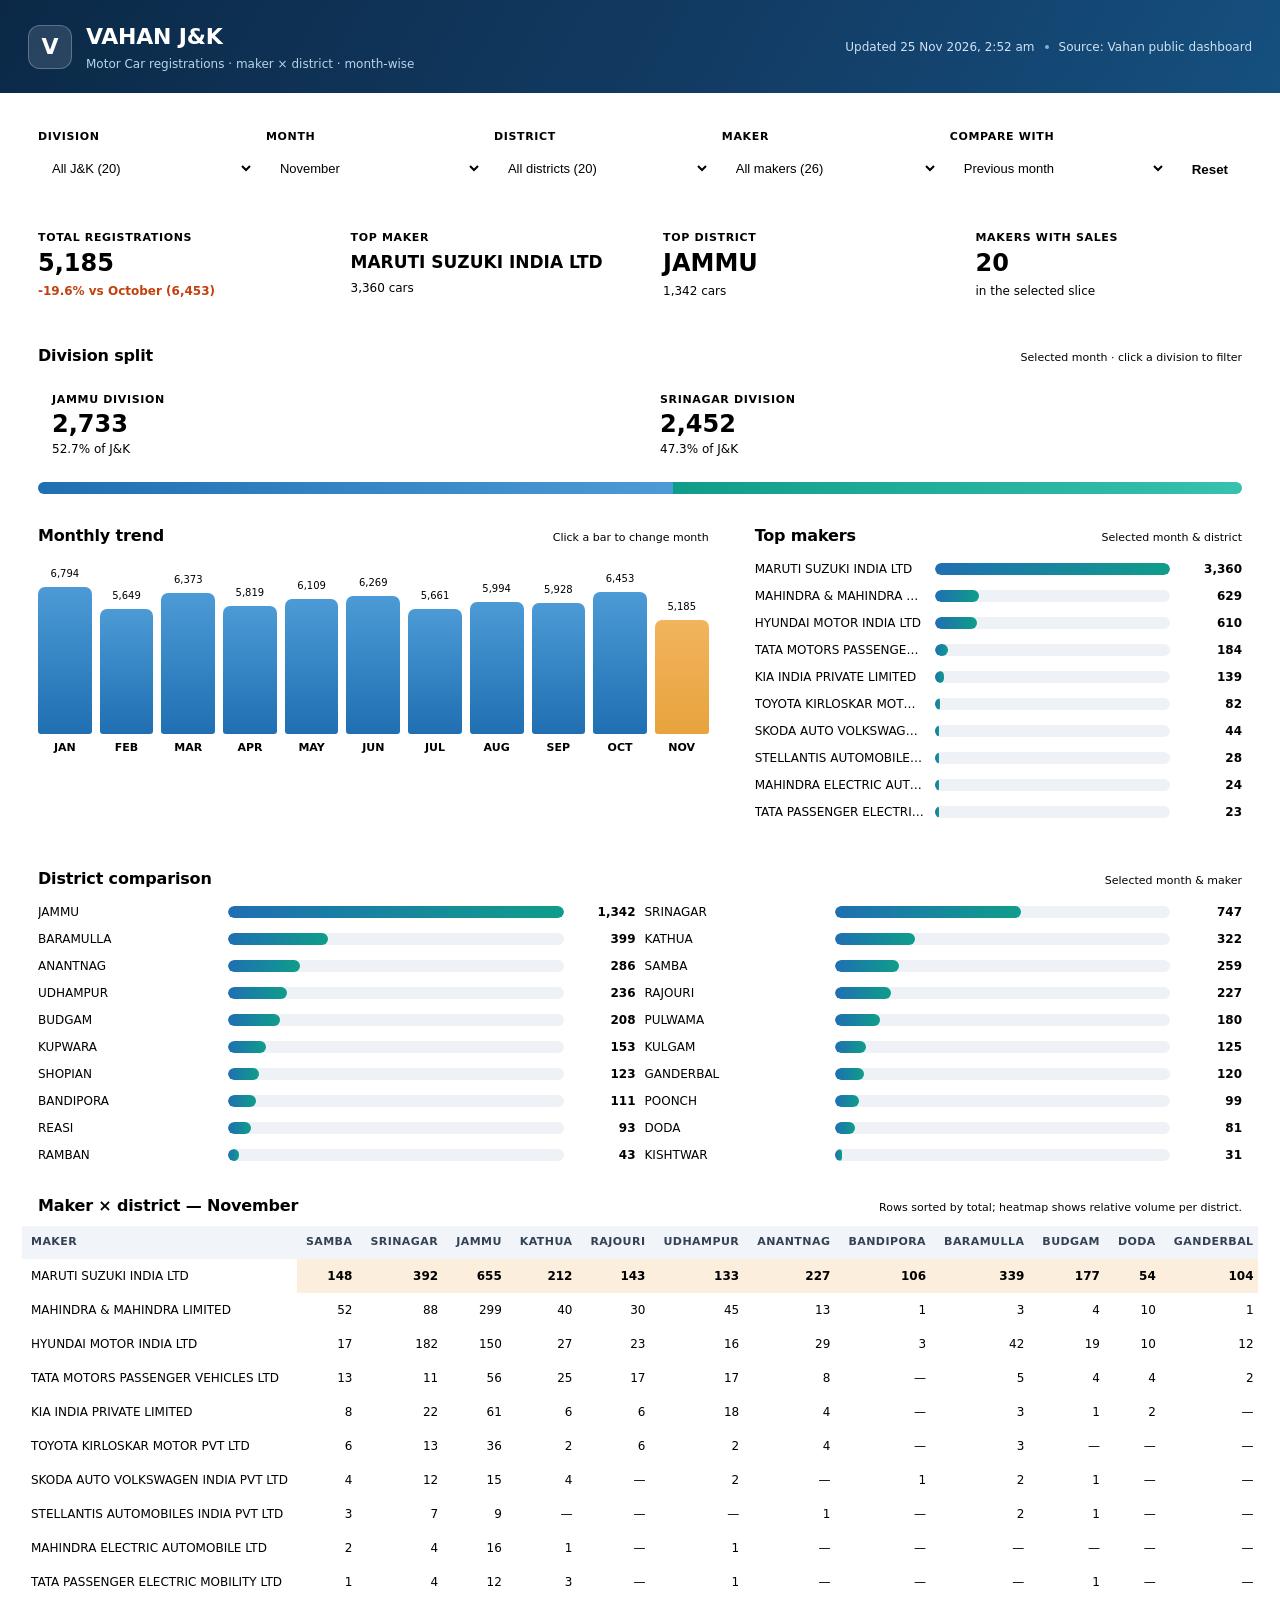
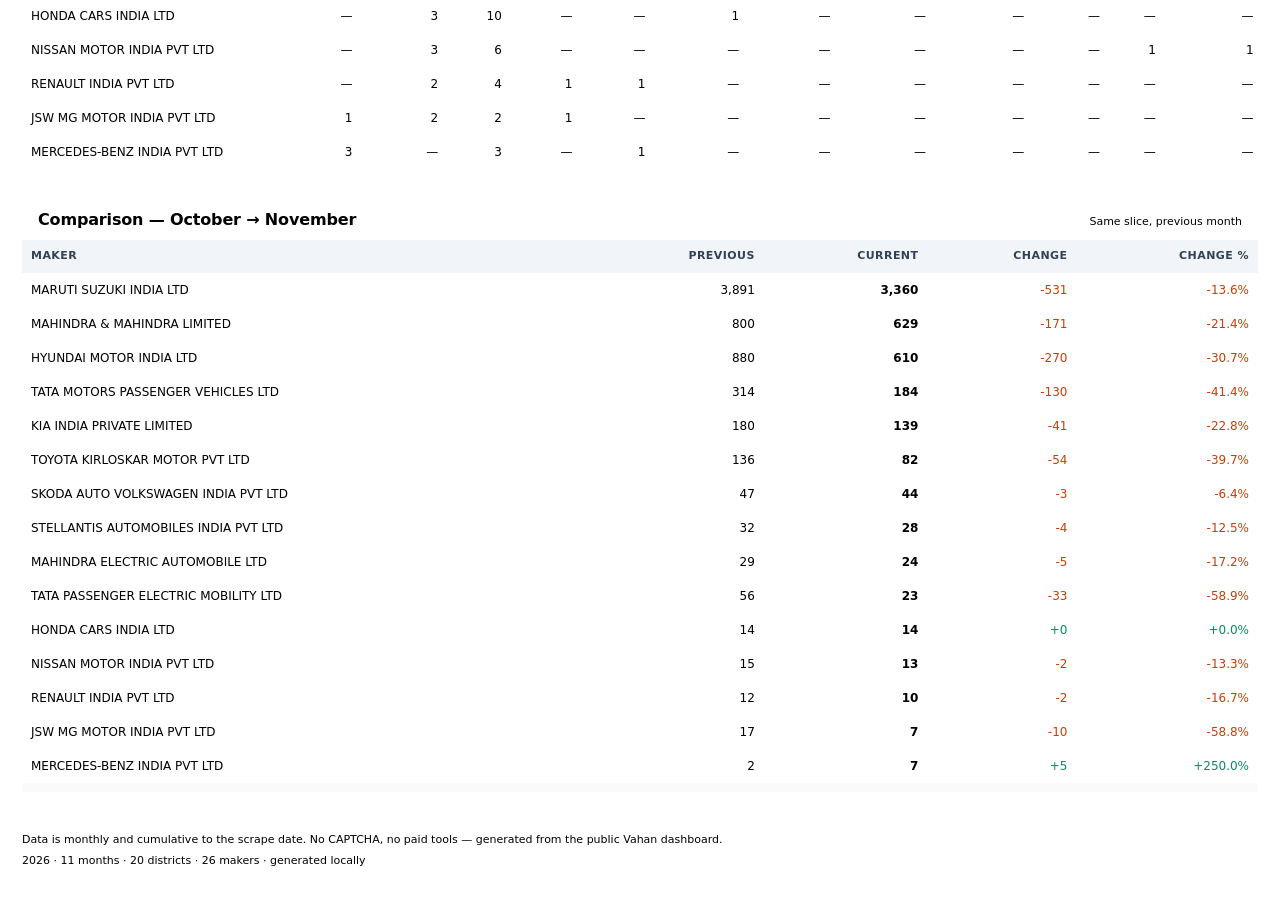
==== commit 3a52be2b: "VAHAN update 2026-11-25" ====
--- a/VAHAN_DASHBOARD.html
+++ b/VAHAN_DASHBOARD.html
@@ -382,7 +382,7 @@
 </footer>
 
 <script>
-window.VAHAN_DATA = {"updated":"2026-11-24T09:06:53+05:30","year":2026,"current":"NOV","months":["JAN","FEB","MAR","APR","MAY","JUN","JUL","AUG","SEP","OCT","NOV"],"districts":["SAMBA ARTO - JK21","SRINAGAR RTO - JK1","JAMMU RTO - JK2","KATHUA RTO - JK8","RAJOURI ARTO - JK11","UDHAMPUR ARTO - JK14","ANANTNAG ARTO - JK3","BANDIPORA ARTO - JK15","BARAMULLA ARTO - JK5","BUDGAM ARTO - JK4","DODA ARTO - JK6","GANDERBAL ARTO - JK16","KISHTWAR ARTO - JK17","KULGAM ARTO - JK18","KUPWARA ARTO - JK9","POONCH ARTO - JK12","PULWAMA ARTO - JK13","RAMBAN ARTO - JK19","REASI ARTO - JK20","SHOPIAN ARTO - JK22"],"makers":["BMW INDIA PVT LTD","BYD INDIA PRIVATE LIMITED","FORCE MOTORS LIMITED","HONDA CARS INDIA LTD","HYUNDAI MOTOR INDIA LTD","ISUZU MOTORS INDIA PVT LTD","JAGUAR LAND ROVER INDIA LIMITED","JSW MG MOTOR INDIA PVT LTD","KIA INDIA PRIVATE LIMITED","MAHINDRA & MAHINDRA LIMITED","MAHINDRA DEFENCE SYSTEMS LTD","MAHINDRA ELECTRIC AUTOMOBILE LTD","MARUTI SUZUKI INDIA LTD","MERCEDES -BENZ AG","MERCEDES-BENZ INDIA PVT LTD","NISSAN MOTOR INDIA PVT LTD","RENAULT INDIA PVT LTD","SKODA AUTO VOLKSWAGEN INDIA PVT LTD","STELLANTIS AUTOMOBILES INDIA PVT LTD","STELLANTIS INDIA PVT LTD","TATA MOTORS LTD","TATA MOTORS PASSENGER VEHICLES LTD","TATA PASSENGER ELECTRIC MOBILITY LTD","TOYOTA KIRLOSKAR MOTOR PVT LTD","VINFAST AUTO INDIA PVT LTD","VOLKSWAGEN AG"],"values":{"JAN":{"SAMBA ARTO - JK21":{"HONDA CARS INDIA LTD":1,"HYUNDAI MOTOR INDIA LTD":35,"KIA INDIA PRIVATE LIMITED":11,"MAHINDRA & MAHINDRA LIMITED":49,"MARUTI SUZUKI INDIA LTD":142,"SKODA AUTO VOLKSWAGEN INDIA PVT LTD":2,"STELLANTIS AUTOMOBILES INDIA PVT LTD":1,"TATA MOTORS PASSENGER VEHICLES LTD":11,"TATA PASSENGER ELECTRIC MOBILITY LTD":3,"TOYOTA KIRLOSKAR MOTOR PVT LTD":7},"SRINAGAR RTO - JK1":{"FORCE MOTORS LIMITED":1,"HONDA CARS INDIA LTD":4,"HYUNDAI MOTOR INDIA LTD":300,"JAGUAR LAND ROVER INDIA LIMITED":1,"JSW MG MOTOR INDIA PVT LTD":3,"KIA INDIA PRIVATE LIMITED":31,"MAHINDRA ELECTRIC AUTOMOBILE LTD":2,"MAHINDRA & MAHINDRA LIMITED":121,"MARUTI SUZUKI INDIA LTD":518,"NISSAN MOTOR INDIA PVT LTD":3,"RENAULT INDIA PVT LTD":2,"SKODA AUTO VOLKSWAGEN INDIA PVT LTD":20,"TATA MOTORS PASSENGER VEHICLES LTD":24,"TOYOTA KIRLOSKAR MOTOR PVT LTD":30},"JAMMU RTO - JK2":{"BMW INDIA PVT LTD":2,"FORCE MOTORS LIMITED":8,"HONDA CARS INDIA LTD":10,"HYUNDAI MOTOR INDIA LTD":230,"JSW MG MOTOR INDIA PVT LTD":12,"KIA INDIA PRIVATE LIMITED":80,"MAHINDRA ELECTRIC AUTOMOBILE LTD":4,"MAHINDRA & MAHINDRA LIMITED":438,"MARUTI SUZUKI INDIA LTD":855,"MERCEDES-BENZ INDIA PVT LTD":2,"NISSAN MOTOR INDIA PVT LTD":5,"RENAULT INDIA PVT LTD":1,"SKODA AUTO VOLKSWAGEN INDIA PVT LTD":31,"STELLANTIS AUTOMOBILES INDIA PVT LTD":15,"STELLANTIS INDIA PVT LTD":1,"TATA MOTORS PASSENGER VEHICLES LTD":82,"TATA PASSENGER ELECTRIC MOBILITY LTD":18,"TOYOTA KIRLOSKAR MOTOR PVT LTD":29},"KATHUA RTO - JK8":{"HONDA CARS INDIA LTD":3,"HYUNDAI MOTOR INDIA LTD":43,"KIA INDIA PRIVATE LIMITED":4,"MAHINDRA ELECTRIC AUTOMOBILE LTD":2,"MAHINDRA & MAHINDRA LIMITED":39,"MARUTI SUZUKI INDIA LTD":180,"NISSAN MOTOR INDIA PVT LTD":1,"RENAULT INDIA PVT LTD":1,"SKODA AUTO VOLKSWAGEN INDIA PVT LTD":1,"TATA MOTORS PASSENGER VEHICLES LTD":17,"TATA PASSENGER ELECTRIC MOBILITY LTD":1,"TOYOTA KIRLOSKAR MOTOR PVT LTD":2},"RAJOURI ARTO - JK11":{"HYUNDAI MOTOR INDIA LTD":34,"ISUZU MOTORS INDIA PVT LTD":1,"KIA INDIA PRIVATE LIMITED":8,"MAHINDRA DEFENCE SYSTEMS LTD":1,"MAHINDRA & MAHINDRA LIMITED":36,"MARUTI SUZUKI INDIA LTD":199,"RENAULT INDIA PVT LTD":2,"SKODA AUTO VOLKSWAGEN INDIA PVT LTD":2,"STELLANTIS AUTOMOBILES INDIA PVT LTD":1,"TATA MOTORS LTD":1,"TATA MOTORS PASSENGER VEHICLES LTD":14,"TATA PASSENGER ELECTRIC MOBILITY LTD":1},"UDHAMPUR ARTO - JK14":{"HYUNDAI MOTOR INDIA LTD":28,"KIA INDIA PRIVATE LIMITED":17,"MAHINDRA & MAHINDRA LIMITED":26,"MARUTI SUZUKI INDIA LTD":93,"TATA MOTORS PASSENGER VEHICLES LTD":15,"TATA PASSENGER ELECTRIC MOBILITY LTD":1,"TOYOTA KIRLOSKAR MOTOR PVT LTD":5},"ANANTNAG ARTO - JK3":{"HYUNDAI MOTOR INDIA LTD":56,"KIA INDIA PRIVATE LIMITED":4,"MAHINDRA & MAHINDRA LIMITED":17,"MARUTI SUZUKI INDIA LTD":300,"NISSAN MOTOR INDIA PVT LTD":1,"TATA MOTORS PASSENGER VEHICLES LTD":12,"TOYOTA KIRLOSKAR MOTOR PVT LTD":2},"BANDIPORA ARTO - JK15":{"HYUNDAI MOTOR INDIA LTD":16,"KIA INDIA PRIVATE LIMITED":1,"MAHINDRA & MAHINDRA LIMITED":1,"MARUTI SUZUKI INDIA LTD":138,"TATA MOTORS PASSENGER VEHICLES LTD":1},"BARAMULLA ARTO - JK5":{"HYUNDAI MOTOR INDIA LTD":76,"JSW MG MOTOR INDIA PVT LTD":1,"KIA INDIA PRIVATE LIMITED":7,"MAHINDRA ELECTRIC AUTOMOBILE LTD":1,"MAHINDRA & MAHINDRA LIMITED":17,"MARUTI SUZUKI INDIA LTD":451,"SKODA AUTO VOLKSWAGEN INDIA PVT LTD":1,"STELLANTIS AUTOMOBILES INDIA PVT LTD":1,"TATA MOTORS PASSENGER VEHICLES LTD":14,"TATA PASSENGER ELECTRIC MOBILITY LTD":1,"TOYOTA KIRLOSKAR MOTOR PVT LTD":9},"BUDGAM ARTO - JK4":{"HYUNDAI MOTOR INDIA LTD":28,"KIA INDIA PRIVATE LIMITED":7,"MAHINDRA & MAHINDRA LIMITED":4,"MARUTI SUZUKI INDIA LTD":236,"NISSAN MOTOR INDIA PVT LTD":1,"TATA MOTORS PASSENGER VEHICLES LTD":3,"TATA PASSENGER ELECTRIC MOBILITY LTD":1,"TOYOTA KIRLOSKAR MOTOR PVT LTD":5,"VINFAST AUTO INDIA PVT LTD":1},"DODA ARTO - JK6":{"HYUNDAI MOTOR INDIA LTD":17,"KIA INDIA PRIVATE LIMITED":3,"MAHINDRA & MAHINDRA LIMITED":6,"MARUTI SUZUKI INDIA LTD":52,"SKODA AUTO VOLKSWAGEN INDIA PVT LTD":1,"TATA MOTORS PASSENGER VEHICLES LTD":5,"TOYOTA KIRLOSKAR MOTOR PVT LTD":1},"GANDERBAL ARTO - JK16":{"HYUNDAI MOTOR INDIA LTD":27,"KIA INDIA PRIVATE LIMITED":1,"MARUTI SUZUKI INDIA LTD":145,"NISSAN MOTOR INDIA PVT LTD":2,"RENAULT INDIA PVT LTD":1,"TATA MOTORS PASSENGER VEHICLES LTD":5,"TATA PASSENGER ELECTRIC MOBILITY LTD":1,"TOYOTA KIRLOSKAR MOTOR PVT LTD":2},"KISHTWAR ARTO - JK17":{"HYUNDAI MOTOR INDIA LTD":5,"KIA INDIA PRIVATE LIMITED":5,"MAHINDRA & MAHINDRA LIMITED":4,"MARUTI SUZUKI INDIA LTD":22,"TATA MOTORS PASSENGER VEHICLES LTD":3},"KULGAM ARTO - JK18":{"HYUNDAI MOTOR INDIA LTD":14,"MAHINDRA & MAHINDRA LIMITED":6,"MARUTI SUZUKI INDIA LTD":128,"TATA MOTORS PASSENGER VEHICLES LTD":3,"TOYOTA KIRLOSKAR MOTOR PVT LTD":3},"KUPWARA ARTO - JK9":{"HYUNDAI MOTOR INDIA LTD":40,"JSW MG MOTOR INDIA PVT LTD":1,"KIA INDIA PRIVATE LIMITED":1,"MAHINDRA & MAHINDRA LIMITED":3,"MARUTI SUZUKI INDIA LTD":202,"NISSAN MOTOR INDIA PVT LTD":1,"TATA MOTORS PASSENGER VEHICLES LTD":4},"POONCH ARTO - JK12":{"HYUNDAI MOTOR INDIA LTD":24,"KIA INDIA PRIVATE LIMITED":4,"MAHINDRA & MAHINDRA LIMITED":29,"MARUTI SUZUKI INDIA LTD":114,"NISSAN MOTOR INDIA PVT LTD":1,"STELLANTIS AUTOMOBILES INDIA PVT LTD":1,"TATA MOTORS PASSENGER VEHICLES LTD":1},"PULWAMA ARTO - JK13":{"HYUNDAI MOTOR INDIA LTD":31,"JSW MG MOTOR INDIA PVT LTD":1,"KIA INDIA PRIVATE LIMITED":4,"MAHINDRA & MAHINDRA LIMITED":8,"MARUTI SUZUKI INDIA LTD":194,"NISSAN MOTOR INDIA PVT LTD":2,"SKODA AUTO VOLKSWAGEN INDIA PVT LTD":2,"TATA MOTORS PASSENGER VEHICLES LTD":5,"TOYOTA KIRLOSKAR MOTOR PVT LTD":5},"RAMBAN ARTO - JK19":{"HYUNDAI MOTOR INDIA LTD":9,"KIA INDIA PRIVATE LIMITED":1,"MAHINDRA & MAHINDRA LIMITED":4,"MARUTI SUZUKI INDIA LTD":41,"RENAULT INDIA PVT LTD":1,"TATA MOTORS PASSENGER VEHICLES LTD":5},"REASI ARTO - JK20":{"HYUNDAI MOTOR INDIA LTD":4,"KIA INDIA PRIVATE LIMITED":4,"MAHINDRA & MAHINDRA LIMITED":17,"MARUTI SUZUKI INDIA LTD":46,"STELLANTIS AUTOMOBILES INDIA PVT LTD":1,"TATA MOTORS PASSENGER VEHICLES LTD":5,"TOYOTA KIRLOSKAR MOTOR PVT LTD":1},"SHOPIAN ARTO - JK22":{"HONDA CARS INDIA LTD":1,"HYUNDAI MOTOR INDIA LTD":29,"KIA INDIA PRIVATE LIMITED":2,"MAHINDRA & MAHINDRA LIMITED":10,"MARUTI SUZUKI INDIA LTD":126,"NISSAN MOTOR INDIA PVT LTD":1,"SKODA AUTO VOLKSWAGEN INDIA PVT LTD":2,"TATA MOTORS PASSENGER VEHICLES LTD":4,"TOYOTA KIRLOSKAR MOTOR PVT LTD":2}},"FEB":{"SAMBA ARTO - JK21":{"HYUNDAI MOTOR INDIA LTD":27,"KIA INDIA PRIVATE LIMITED":8,"MAHINDRA & MAHINDRA LIMITED":57,"MARUTI SUZUKI INDIA LTD":129,"MERCEDES-BENZ INDIA PVT LTD":1,"SKODA AUTO VOLKSWAGEN INDIA PVT LTD":2,"STELLANTIS AUTOMOBILES INDIA PVT LTD":1,"TATA MOTORS PASSENGER VEHICLES LTD":16,"TATA PASSENGER ELECTRIC MOBILITY LTD":3,"TOYOTA KIRLOSKAR MOTOR PVT LTD":6},"SRINAGAR RTO - JK1":{"BMW INDIA PVT LTD":1,"HONDA CARS INDIA LTD":1,"HYUNDAI MOTOR INDIA LTD":290,"JAGUAR LAND ROVER INDIA LIMITED":1,"JSW MG MOTOR INDIA PVT LTD":7,"KIA INDIA PRIVATE LIMITED":34,"MAHINDRA ELECTRIC AUTOMOBILE LTD":1,"MAHINDRA & MAHINDRA LIMITED":139,"MARUTI SUZUKI INDIA LTD":469,"NISSAN MOTOR INDIA PVT LTD":2,"RENAULT INDIA PVT LTD":4,"SKODA AUTO VOLKSWAGEN INDIA PVT LTD":10,"STELLANTIS AUTOMOBILES INDIA PVT LTD":5,"TATA MOTORS PASSENGER VEHICLES LTD":34,"TATA PASSENGER ELECTRIC MOBILITY LTD":3,"TOYOTA KIRLOSKAR MOTOR PVT LTD":35},"JAMMU RTO - JK2":{"HONDA CARS INDIA LTD":5,"HYUNDAI MOTOR INDIA LTD":202,"JSW MG MOTOR INDIA PVT LTD":4,"KIA INDIA PRIVATE LIMITED":60,"MAHINDRA ELECTRIC AUTOMOBILE LTD":6,"MAHINDRA & MAHINDRA LIMITED":312,"MARUTI SUZUKI INDIA LTD":584,"MERCEDES-BENZ INDIA PVT LTD":3,"NISSAN MOTOR INDIA PVT LTD":4,"RENAULT INDIA PVT LTD":5,"SKODA AUTO VOLKSWAGEN INDIA PVT LTD":23,"STELLANTIS AUTOMOBILES INDIA PVT LTD":8,"STELLANTIS INDIA PVT LTD":1,"TATA MOTORS PASSENGER VEHICLES LTD":125,"TATA PASSENGER ELECTRIC MOBILITY LTD":6,"TOYOTA KIRLOSKAR MOTOR PVT LTD":46,"VINFAST AUTO INDIA PVT LTD":9},"KATHUA RTO - JK8":{"HONDA CARS INDIA LTD":1,"HYUNDAI MOTOR INDIA LTD":40,"KIA INDIA PRIVATE LIMITED":12,"MAHINDRA ELECTRIC AUTOMOBILE LTD":3,"MAHINDRA & MAHINDRA LIMITED":52,"MARUTI SUZUKI INDIA LTD":144,"NISSAN MOTOR INDIA PVT LTD":2,"RENAULT INDIA PVT LTD":1,"SKODA AUTO VOLKSWAGEN INDIA PVT LTD":4,"STELLANTIS AUTOMOBILES INDIA PVT LTD":1,"TATA MOTORS PASSENGER VEHICLES LTD":32,"TATA PASSENGER ELECTRIC MOBILITY LTD":1,"TOYOTA KIRLOSKAR MOTOR PVT LTD":1,"VINFAST AUTO INDIA PVT LTD":1},"RAJOURI ARTO - JK11":{"HYUNDAI MOTOR INDIA LTD":36,"KIA INDIA PRIVATE LIMITED":3,"MAHINDRA & MAHINDRA LIMITED":44,"MARUTI SUZUKI INDIA LTD":112,"RENAULT INDIA PVT LTD":2,"TATA MOTORS PASSENGER VEHICLES LTD":23,"TOYOTA KIRLOSKAR MOTOR PVT LTD":3},"UDHAMPUR ARTO - JK14":{"HYUNDAI MOTOR INDIA LTD":25,"KIA INDIA PRIVATE LIMITED":12,"MAHINDRA ELECTRIC AUTOMOBILE LTD":1,"MAHINDRA & MAHINDRA LIMITED":31,"MARUTI SUZUKI INDIA LTD":83,"SKODA AUTO VOLKSWAGEN INDIA PVT LTD":2,"TATA MOTORS PASSENGER VEHICLES LTD":33,"TATA PASSENGER ELECTRIC MOBILITY LTD":1,"TOYOTA KIRLOSKAR MOTOR PVT LTD":9},"ANANTNAG ARTO - JK3":{"HYUNDAI MOTOR INDIA LTD":62,"JSW MG MOTOR INDIA PVT LTD":2,"KIA INDIA PRIVATE LIMITED":6,"MAHINDRA & MAHINDRA LIMITED":24,"MARUTI SUZUKI INDIA LTD":210,"RENAULT INDIA PVT LTD":2,"SKODA AUTO VOLKSWAGEN INDIA PVT LTD":1,"TATA MOTORS PASSENGER VEHICLES LTD":18,"TOYOTA KIRLOSKAR MOTOR PVT LTD":2},"BANDIPORA ARTO - JK15":{"HYUNDAI MOTOR INDIA LTD":17,"KIA INDIA PRIVATE LIMITED":2,"MAHINDRA & MAHINDRA LIMITED":2,"MARUTI SUZUKI INDIA LTD":121,"NISSAN MOTOR INDIA PVT LTD":1,"RENAULT INDIA PVT LTD":1,"TATA MOTORS PASSENGER VEHICLES LTD":4},"BARAMULLA ARTO - JK5":{"HYUNDAI MOTOR INDIA LTD":66,"JSW MG MOTOR INDIA PVT LTD":2,"KIA INDIA PRIVATE LIMITED":4,"MAHINDRA ELECTRIC AUTOMOBILE LTD":1,"MAHINDRA & MAHINDRA LIMITED":14,"MARUTI SUZUKI INDIA LTD":307,"SKODA AUTO VOLKSWAGEN INDIA PVT LTD":2,"STELLANTIS AUTOMOBILES INDIA PVT LTD":1,"TATA MOTORS PASSENGER VEHICLES LTD":19,"TOYOTA KIRLOSKAR MOTOR PVT LTD":7},"BUDGAM ARTO - JK4":{"HYUNDAI MOTOR INDIA LTD":39,"KIA INDIA PRIVATE LIMITED":6,"MAHINDRA & MAHINDRA LIMITED":8,"MARUTI SUZUKI INDIA LTD":168,"NISSAN MOTOR INDIA PVT LTD":1,"SKODA AUTO VOLKSWAGEN INDIA PVT LTD":1,"STELLANTIS AUTOMOBILES INDIA PVT LTD":1,"TATA MOTORS PASSENGER VEHICLES LTD":11,"TOYOTA KIRLOSKAR MOTOR PVT LTD":1},"DODA ARTO - JK6":{"HYUNDAI MOTOR INDIA LTD":10,"KIA INDIA PRIVATE LIMITED":1,"MAHINDRA & MAHINDRA LIMITED":8,"MARUTI SUZUKI INDIA LTD":40,"RENAULT INDIA PVT LTD":1,"STELLANTIS AUTOMOBILES INDIA PVT LTD":2,"TATA MOTORS PASSENGER VEHICLES LTD":9},"GANDERBAL ARTO - JK16":{"HYUNDAI MOTOR INDIA LTD":18,"KIA INDIA PRIVATE LIMITED":1,"MAHINDRA & MAHINDRA LIMITED":1,"MARUTI SUZUKI INDIA LTD":112,"STELLANTIS AUTOMOBILES INDIA PVT LTD":1,"TATA MOTORS PASSENGER VEHICLES LTD":8},"KISHTWAR ARTO - JK17":{"HYUNDAI MOTOR INDIA LTD":2,"KIA INDIA PRIVATE LIMITED":2,"MAHINDRA & MAHINDRA LIMITED":4,"MARUTI SUZUKI INDIA LTD":24,"TATA MOTORS PASSENGER VEHICLES LTD":8,"TATA PASSENGER ELECTRIC MOBILITY LTD":1},"KULGAM ARTO - JK18":{"HYUNDAI MOTOR INDIA LTD":19,"MAHINDRA & MAHINDRA LIMITED":4,"MARUTI SUZUKI INDIA LTD":85,"TATA MOTORS PASSENGER VEHICLES LTD":7,"TOYOTA KIRLOSKAR MOTOR PVT LTD":1},"KUPWARA ARTO - JK9":{"HYUNDAI MOTOR INDIA LTD":29,"KIA INDIA PRIVATE LIMITED":2,"MAHINDRA & MAHINDRA LIMITED":4,"MARUTI SUZUKI INDIA LTD":114,"TATA MOTORS PASSENGER VEHICLES LTD":7,"TOYOTA KIRLOSKAR MOTOR PVT LTD":2},"POONCH ARTO - JK12":{"HYUNDAI MOTOR INDIA LTD":18,"KIA INDIA PRIVATE LIMITED":2,"MAHINDRA & MAHINDRA LIMITED":15,"MARUTI SUZUKI INDIA LTD":54,"NISSAN MOTOR INDIA PVT LTD":1,"RENAULT INDIA PVT LTD":1,"SKODA AUTO VOLKSWAGEN INDIA PVT LTD":1,"TATA MOTORS PASSENGER VEHICLES LTD":7},"PULWAMA ARTO - JK13":{"HYUNDAI MOTOR INDIA LTD":33,"KIA INDIA PRIVATE LIMITED":5,"MAHINDRA & MAHINDRA LIMITED":9,"MARUTI SUZUKI INDIA LTD":184,"RENAULT INDIA PVT LTD":1,"STELLANTIS AUTOMOBILES INDIA PVT LTD":1,"TATA MOTORS PASSENGER VEHICLES LTD":8,"TOYOTA KIRLOSKAR MOTOR PVT LTD":2},"RAMBAN ARTO - JK19":{"HYUNDAI MOTOR INDIA LTD":1,"KIA INDIA PRIVATE LIMITED":1,"MAHINDRA & MAHINDRA LIMITED":3,"MARUTI SUZUKI INDIA LTD":22,"TATA MOTORS PASSENGER VEHICLES LTD":7,"TOYOTA KIRLOSKAR MOTOR PVT LTD":2},"REASI ARTO - JK20":{"HYUNDAI MOTOR INDIA LTD":8,"KIA INDIA PRIVATE LIMITED":2,"MAHINDRA & MAHINDRA LIMITED":11,"MARUTI SUZUKI INDIA LTD":39,"SKODA AUTO VOLKSWAGEN INDIA PVT LTD":1,"STELLANTIS AUTOMOBILES INDIA PVT LTD":1,"TATA MOTORS PASSENGER VEHICLES LTD":10},"SHOPIAN ARTO - JK22":{"HYUNDAI MOTOR INDIA LTD":21,"KIA INDIA PRIVATE LIMITED":1,"MAHINDRA & MAHINDRA LIMITED":8,"MARUTI SUZUKI INDIA LTD":93,"RENAULT INDIA PVT LTD":1,"TATA MOTORS PASSENGER VEHICLES LTD":10}},"MAR":{"SAMBA ARTO - JK21":{"HONDA CARS INDIA LTD":3,"HYUNDAI MOTOR INDIA LTD":21,"KIA INDIA PRIVATE LIMITED":11,"MAHINDRA ELECTRIC AUTOMOBILE LTD":1,"MAHINDRA & MAHINDRA LIMITED":62,"MARUTI SUZUKI INDIA LTD":108,"SKODA AUTO VOLKSWAGEN INDIA PVT LTD":3,"TATA MOTORS PASSENGER VEHICLES LTD":23,"TATA PASSENGER ELECTRIC MOBILITY LTD":3,"TOYOTA KIRLOSKAR MOTOR PVT LTD":6},"SRINAGAR RTO - JK1":{"HONDA CARS INDIA LTD":3,"HYUNDAI MOTOR INDIA LTD":308,"JSW MG MOTOR INDIA PVT LTD":4,"KIA INDIA PRIVATE LIMITED":28,"MAHINDRA ELECTRIC AUTOMOBILE LTD":3,"MAHINDRA & MAHINDRA LIMITED":145,"MARUTI SUZUKI INDIA LTD":461,"MERCEDES-BENZ INDIA PVT LTD":1,"NISSAN MOTOR INDIA PVT LTD":5,"SKODA AUTO VOLKSWAGEN INDIA PVT LTD":17,"STELLANTIS AUTOMOBILES INDIA PVT LTD":3,"TATA MOTORS PASSENGER VEHICLES LTD":31,"TATA PASSENGER ELECTRIC MOBILITY LTD":1,"TOYOTA KIRLOSKAR MOTOR PVT LTD":19},"JAMMU RTO - JK2":{"BMW INDIA PVT LTD":2,"HONDA CARS INDIA LTD":15,"HYUNDAI MOTOR INDIA LTD":232,"JSW MG MOTOR INDIA PVT LTD":6,"KIA INDIA PRIVATE LIMITED":90,"MAHINDRA ELECTRIC AUTOMOBILE LTD":8,"MAHINDRA & MAHINDRA LIMITED":582,"MARUTI SUZUKI INDIA LTD":691,"MERCEDES -BENZ AG":1,"MERCEDES-BENZ INDIA PVT LTD":2,"NISSAN MOTOR INDIA PVT LTD":5,"RENAULT INDIA PVT LTD":7,"SKODA AUTO VOLKSWAGEN INDIA PVT LTD":32,"STELLANTIS AUTOMOBILES INDIA PVT LTD":7,"STELLANTIS INDIA PVT LTD":2,"TATA MOTORS PASSENGER VEHICLES LTD":140,"TATA PASSENGER ELECTRIC MOBILITY LTD":13,"TOYOTA KIRLOSKAR MOTOR PVT LTD":95,"VINFAST AUTO INDIA PVT LTD":4},"KATHUA RTO - JK8":{"BMW INDIA PVT LTD":1,"HYUNDAI MOTOR INDIA LTD":42,"KIA INDIA PRIVATE LIMITED":4,"MAHINDRA & MAHINDRA LIMITED":69,"MARUTI SUZUKI INDIA LTD":207,"RENAULT INDIA PVT LTD":1,"SKODA AUTO VOLKSWAGEN INDIA PVT LTD":3,"TATA MOTORS PASSENGER VEHICLES LTD":33,"TATA PASSENGER ELECTRIC MOBILITY LTD":1,"TOYOTA KIRLOSKAR MOTOR PVT LTD":7},"RAJOURI ARTO - JK11":{"HONDA CARS INDIA LTD":1,"HYUNDAI MOTOR INDIA LTD":36,"JSW MG MOTOR INDIA PVT LTD":1,"KIA INDIA PRIVATE LIMITED":7,"MAHINDRA & MAHINDRA LIMITED":45,"MARUTI SUZUKI INDIA LTD":140,"NISSAN MOTOR INDIA PVT LTD":1,"RENAULT INDIA PVT LTD":4,"STELLANTIS INDIA PVT LTD":1,"TATA MOTORS PASSENGER VEHICLES LTD":27,"TOYOTA KIRLOSKAR MOTOR PVT LTD":4},"UDHAMPUR ARTO - JK14":{"HONDA CARS INDIA LTD":1,"HYUNDAI MOTOR INDIA LTD":23,"KIA INDIA PRIVATE LIMITED":15,"MAHINDRA ELECTRIC AUTOMOBILE LTD":1,"MAHINDRA & MAHINDRA LIMITED":37,"MARUTI SUZUKI INDIA LTD":93,"RENAULT INDIA PVT LTD":1,"SKODA AUTO VOLKSWAGEN INDIA PVT LTD":1,"STELLANTIS AUTOMOBILES INDIA PVT LTD":3,"TATA MOTORS PASSENGER VEHICLES LTD":37,"TATA PASSENGER ELECTRIC MOBILITY LTD":4,"TOYOTA KIRLOSKAR MOTOR PVT LTD":3},"ANANTNAG ARTO - JK3":{"HYUNDAI MOTOR INDIA LTD":58,"KIA INDIA PRIVATE LIMITED":5,"MAHINDRA & MAHINDRA LIMITED":19,"MARUTI SUZUKI INDIA LTD":210,"NISSAN MOTOR INDIA PVT LTD":1,"SKODA AUTO VOLKSWAGEN INDIA PVT LTD":2,"TATA MOTORS PASSENGER VEHICLES LTD":19,"TOYOTA KIRLOSKAR MOTOR PVT LTD":2},"BANDIPORA ARTO - JK15":{"HYUNDAI MOTOR INDIA LTD":13,"KIA INDIA PRIVATE LIMITED":2,"MAHINDRA & MAHINDRA LIMITED":3,"MARUTI SUZUKI INDIA LTD":90,"TATA MOTORS PASSENGER VEHICLES LTD":4,"TATA PASSENGER ELECTRIC MOBILITY LTD":1},"BARAMULLA ARTO - JK5":{"HYUNDAI MOTOR INDIA LTD":54,"KIA INDIA PRIVATE LIMITED":5,"MAHINDRA & MAHINDRA LIMITED":21,"MARUTI SUZUKI INDIA LTD":357,"SKODA AUTO VOLKSWAGEN INDIA PVT LTD":2,"TATA MOTORS PASSENGER VEHICLES LTD":14,"TOYOTA KIRLOSKAR MOTOR PVT LTD":5},"BUDGAM ARTO - JK4":{"HYUNDAI MOTOR INDIA LTD":29,"KIA INDIA PRIVATE LIMITED":8,"MAHINDRA & MAHINDRA LIMITED":6,"MARUTI SUZUKI INDIA LTD":199,"SKODA AUTO VOLKSWAGEN INDIA PVT LTD":1,"STELLANTIS AUTOMOBILES INDIA PVT LTD":1,"TATA MOTORS PASSENGER VEHICLES LTD":4,"TATA PASSENGER ELECTRIC MOBILITY LTD":1,"TOYOTA KIRLOSKAR MOTOR PVT LTD":2},"DODA ARTO - JK6":{"HONDA CARS INDIA LTD":1,"HYUNDAI MOTOR INDIA LTD":8,"KIA INDIA PRIVATE LIMITED":1,"MAHINDRA & MAHINDRA LIMITED":9,"MARUTI SUZUKI INDIA LTD":49,"SKODA AUTO VOLKSWAGEN INDIA PVT LTD":1,"STELLANTIS AUTOMOBILES INDIA PVT LTD":1,"TATA MOTORS PASSENGER VEHICLES LTD":13},"GANDERBAL ARTO - JK16":{"HYUNDAI MOTOR INDIA LTD":14,"MAHINDRA & MAHINDRA LIMITED":3,"MARUTI SUZUKI INDIA LTD":107,"SKODA AUTO VOLKSWAGEN INDIA PVT LTD":1,"TATA MOTORS PASSENGER VEHICLES LTD":4},"KISHTWAR ARTO - JK17":{"HYUNDAI MOTOR INDIA LTD":4,"JSW MG MOTOR INDIA PVT LTD":1,"KIA INDIA PRIVATE LIMITED":1,"MAHINDRA & MAHINDRA LIMITED":5,"MARUTI SUZUKI INDIA LTD":21,"STELLANTIS AUTOMOBILES INDIA PVT LTD":1,"TATA MOTORS PASSENGER VEHICLES LTD":12},"KULGAM ARTO - JK18":{"HYUNDAI MOTOR INDIA LTD":12,"KIA INDIA PRIVATE LIMITED":2,"MAHINDRA & MAHINDRA LIMITED":3,"MARUTI SUZUKI INDIA LTD":96,"TATA MOTORS PASSENGER VEHICLES LTD":3,"TOYOTA KIRLOSKAR MOTOR PVT LTD":1},"KUPWARA ARTO - JK9":{"HYUNDAI MOTOR INDIA LTD":35,"MAHINDRA & MAHINDRA LIMITED":3,"MARUTI SUZUKI INDIA LTD":136,"TATA MOTORS PASSENGER VEHICLES LTD":6},"POONCH ARTO - JK12":{"HYUNDAI MOTOR INDIA LTD":16,"KIA INDIA PRIVATE LIMITED":3,"MAHINDRA & MAHINDRA LIMITED":15,"MARUTI SUZUKI INDIA LTD":78,"RENAULT INDIA PVT LTD":1,"SKODA AUTO VOLKSWAGEN INDIA PVT LTD":1,"TATA MOTORS PASSENGER VEHICLES LTD":3,"TOYOTA KIRLOSKAR MOTOR PVT LTD":1},"PULWAMA ARTO - JK13":{"HONDA CARS INDIA LTD":1,"HYUNDAI MOTOR INDIA LTD":39,"KIA INDIA PRIVATE LIMITED":3,"MAHINDRA & MAHINDRA LIMITED":9,"MARUTI SUZUKI INDIA LTD":182,"SKODA AUTO VOLKSWAGEN INDIA PVT LTD":2,"STELLANTIS AUTOMOBILES INDIA PVT LTD":2,"TATA MOTORS PASSENGER VEHICLES LTD":3,"TOYOTA KIRLOSKAR MOTOR PVT LTD":7},"RAMBAN ARTO - JK19":{"HYUNDAI MOTOR INDIA LTD":5,"KIA INDIA PRIVATE LIMITED":2,"MAHINDRA & MAHINDRA LIMITED":4,"MARUTI SUZUKI INDIA LTD":26,"NISSAN MOTOR INDIA PVT LTD":1,"TATA MOTORS PASSENGER VEHICLES LTD":2},"REASI ARTO - JK20":{"HYUNDAI MOTOR INDIA LTD":8,"KIA INDIA PRIVATE LIMITED":6,"MAHINDRA & MAHINDRA LIMITED":13,"MARUTI SUZUKI INDIA LTD":43,"NISSAN MOTOR INDIA PVT LTD":2,"SKODA AUTO VOLKSWAGEN INDIA PVT LTD":2,"TATA MOTORS PASSENGER VEHICLES LTD":12,"TOYOTA KIRLOSKAR MOTOR PVT LTD":2},"SHOPIAN ARTO - JK22":{"HYUNDAI MOTOR INDIA LTD":28,"KIA INDIA PRIVATE LIMITED":2,"MAHINDRA & MAHINDRA LIMITED":5,"MARUTI SUZUKI INDIA LTD":92,"TATA MOTORS PASSENGER VEHICLES LTD":1,"TOYOTA KIRLOSKAR MOTOR PVT LTD":1}},"APR":{"SAMBA ARTO - JK21":{"BMW INDIA PVT LTD":1,"HYUNDAI MOTOR INDIA LTD":21,"KIA INDIA PRIVATE LIMITED":8,"MAHINDRA ELECTRIC AUTOMOBILE LTD":1,"MAHINDRA & MAHINDRA LIMITED":42,"MARUTI SUZUKI INDIA LTD":128,"MERCEDES-BENZ INDIA PVT LTD":1,"SKODA AUTO VOLKSWAGEN INDIA PVT LTD":4,"TATA MOTORS PASSENGER VEHICLES LTD":18,"TATA PASSENGER ELECTRIC MOBILITY LTD":5,"TOYOTA KIRLOSKAR MOTOR PVT LTD":3,"VINFAST AUTO INDIA PVT LTD":1},"SRINAGAR RTO - JK1":{"BMW INDIA PVT LTD":1,"HONDA CARS INDIA LTD":2,"HYUNDAI MOTOR INDIA LTD":315,"JAGUAR LAND ROVER INDIA LIMITED":1,"JSW MG MOTOR INDIA PVT LTD":6,"KIA INDIA PRIVATE LIMITED":32,"MAHINDRA ELECTRIC AUTOMOBILE LTD":1,"MAHINDRA & MAHINDRA LIMITED":126,"MARUTI SUZUKI INDIA LTD":489,"MERCEDES-BENZ INDIA PVT LTD":2,"NISSAN MOTOR INDIA PVT LTD":3,"RENAULT INDIA PVT LTD":1,"SKODA AUTO VOLKSWAGEN INDIA PVT LTD":7,"STELLANTIS AUTOMOBILES INDIA PVT LTD":10,"TATA MOTORS PASSENGER VEHICLES LTD":30,"TATA PASSENGER ELECTRIC MOBILITY LTD":9,"TOYOTA KIRLOSKAR MOTOR PVT LTD":32},"JAMMU RTO - JK2":{"BMW INDIA PVT LTD":1,"FORCE MOTORS LIMITED":46,"HONDA CARS INDIA LTD":8,"HYUNDAI MOTOR INDIA LTD":184,"JSW MG MOTOR INDIA PVT LTD":7,"KIA INDIA PRIVATE LIMITED":72,"MAHINDRA ELECTRIC AUTOMOBILE LTD":7,"MAHINDRA & MAHINDRA LIMITED":317,"MARUTI SUZUKI INDIA LTD":547,"MERCEDES-BENZ INDIA PVT LTD":2,"NISSAN MOTOR INDIA PVT LTD":4,"RENAULT INDIA PVT LTD":11,"SKODA AUTO VOLKSWAGEN INDIA PVT LTD":29,"STELLANTIS AUTOMOBILES INDIA PVT LTD":2,"TATA MOTORS PASSENGER VEHICLES LTD":95,"TATA PASSENGER ELECTRIC MOBILITY LTD":14,"TOYOTA KIRLOSKAR MOTOR PVT LTD":61,"VINFAST AUTO INDIA PVT LTD":9},"KATHUA RTO - JK8":{"HONDA CARS INDIA LTD":1,"HYUNDAI MOTOR INDIA LTD":43,"KIA INDIA PRIVATE LIMITED":5,"MAHINDRA ELECTRIC AUTOMOBILE LTD":1,"MAHINDRA & MAHINDRA LIMITED":47,"MARUTI SUZUKI INDIA LTD":143,"RENAULT INDIA PVT LTD":1,"SKODA AUTO VOLKSWAGEN INDIA PVT LTD":9,"STELLANTIS AUTOMOBILES INDIA PVT LTD":1,"TATA MOTORS PASSENGER VEHICLES LTD":32,"TATA PASSENGER ELECTRIC MOBILITY LTD":3,"TOYOTA KIRLOSKAR MOTOR PVT LTD":4,"VINFAST AUTO INDIA PVT LTD":1},"RAJOURI ARTO - JK11":{"HYUNDAI MOTOR INDIA LTD":24,"JSW MG MOTOR INDIA PVT LTD":1,"KIA INDIA PRIVATE LIMITED":6,"MAHINDRA & MAHINDRA LIMITED":43,"MARUTI SUZUKI INDIA LTD":124,"RENAULT INDIA PVT LTD":2,"TATA MOTORS PASSENGER VEHICLES LTD":26,"TOYOTA KIRLOSKAR MOTOR PVT LTD":2},"UDHAMPUR ARTO - JK14":{"HONDA CARS INDIA LTD":1,"HYUNDAI MOTOR INDIA LTD":25,"KIA INDIA PRIVATE LIMITED":16,"MAHINDRA & MAHINDRA LIMITED":41,"MARUTI SUZUKI INDIA LTD":66,"SKODA AUTO VOLKSWAGEN INDIA PVT LTD":3,"TATA MOTORS PASSENGER VEHICLES LTD":33,"TOYOTA KIRLOSKAR MOTOR PVT LTD":8},"ANANTNAG ARTO - JK3":{"HYUNDAI MOTOR INDIA LTD":57,"KIA INDIA PRIVATE LIMITED":6,"MAHINDRA ELECTRIC AUTOMOBILE LTD":1,"MAHINDRA & MAHINDRA LIMITED":21,"MARUTI SUZUKI INDIA LTD":194,"TATA MOTORS PASSENGER VEHICLES LTD":14,"TOYOTA KIRLOSKAR MOTOR PVT LTD":1},"BANDIPORA ARTO - JK15":{"HYUNDAI MOTOR INDIA LTD":11,"KIA INDIA PRIVATE LIMITED":1,"MAHINDRA & MAHINDRA LIMITED":2,"MARUTI SUZUKI INDIA LTD":106,"NISSAN MOTOR INDIA PVT LTD":1,"TATA MOTORS PASSENGER VEHICLES LTD":1},"BARAMULLA ARTO - JK5":{"HYUNDAI MOTOR INDIA LTD":67,"KIA INDIA PRIVATE LIMITED":6,"MAHINDRA & MAHINDRA LIMITED":14,"MARUTI SUZUKI INDIA LTD":369,"RENAULT INDIA PVT LTD":1,"STELLANTIS AUTOMOBILES INDIA PVT LTD":3,"TATA MOTORS PASSENGER VEHICLES LTD":10,"TOYOTA KIRLOSKAR MOTOR PVT LTD":8},"BUDGAM ARTO - JK4":{"HONDA CARS INDIA LTD":1,"HYUNDAI MOTOR INDIA LTD":38,"KIA INDIA PRIVATE LIMITED":9,"MAHINDRA & MAHINDRA LIMITED":11,"MARUTI SUZUKI INDIA LTD":214,"NISSAN MOTOR INDIA PVT LTD":2,"RENAULT INDIA PVT LTD":1,"SKODA AUTO VOLKSWAGEN INDIA PVT LTD":1,"STELLANTIS AUTOMOBILES INDIA PVT LTD":2,"TATA MOTORS PASSENGER VEHICLES LTD":7,"TATA PASSENGER ELECTRIC MOBILITY LTD":2},"DODA ARTO - JK6":{"HYUNDAI MOTOR INDIA LTD":9,"KIA INDIA PRIVATE LIMITED":3,"MAHINDRA & MAHINDRA LIMITED":4,"MARUTI SUZUKI INDIA LTD":49,"SKODA AUTO VOLKSWAGEN INDIA PVT LTD":1,"TATA MOTORS PASSENGER VEHICLES LTD":15,"TOYOTA KIRLOSKAR MOTOR PVT LTD":1},"GANDERBAL ARTO - JK16":{"HYUNDAI MOTOR INDIA LTD":21,"KIA INDIA PRIVATE LIMITED":1,"MAHINDRA & MAHINDRA LIMITED":5,"MARUTI SUZUKI INDIA LTD":96,"NISSAN MOTOR INDIA PVT LTD":1,"TATA MOTORS PASSENGER VEHICLES LTD":6,"TOYOTA KIRLOSKAR MOTOR PVT LTD":3},"KISHTWAR ARTO - JK17":{"HYUNDAI MOTOR INDIA LTD":3,"KIA INDIA PRIVATE LIMITED":1,"MAHINDRA & MAHINDRA LIMITED":4,"MARUTI SUZUKI INDIA LTD":19,"RENAULT INDIA PVT LTD":1,"TATA MOTORS PASSENGER VEHICLES LTD":4,"TOYOTA KIRLOSKAR MOTOR PVT LTD":2},"KULGAM ARTO - JK18":{"HYUNDAI MOTOR INDIA LTD":15,"KIA INDIA PRIVATE LIMITED":2,"MAHINDRA & MAHINDRA LIMITED":3,"MARUTI SUZUKI INDIA LTD":114,"TATA MOTORS PASSENGER VEHICLES LTD":2,"TOYOTA KIRLOSKAR MOTOR PVT LTD":2},"KUPWARA ARTO - JK9":{"HYUNDAI MOTOR INDIA LTD":38,"KIA INDIA PRIVATE LIMITED":3,"MAHINDRA & MAHINDRA LIMITED":5,"MARUTI SUZUKI INDIA LTD":178,"TATA MOTORS PASSENGER VEHICLES LTD":5,"TOYOTA KIRLOSKAR MOTOR PVT LTD":1},"POONCH ARTO - JK12":{"HYUNDAI MOTOR INDIA LTD":17,"KIA INDIA PRIVATE LIMITED":3,"MAHINDRA & MAHINDRA LIMITED":28,"MARUTI SUZUKI INDIA LTD":82,"TATA MOTORS PASSENGER VEHICLES LTD":9},"PULWAMA ARTO - JK13":{"HYUNDAI MOTOR INDIA LTD":32,"KIA INDIA PRIVATE LIMITED":6,"MAHINDRA & MAHINDRA LIMITED":6,"MARUTI SUZUKI INDIA LTD":158,"SKODA AUTO VOLKSWAGEN INDIA PVT LTD":1,"STELLANTIS AUTOMOBILES INDIA PVT LTD":3,"TATA MOTORS PASSENGER VEHICLES LTD":3,"TOYOTA KIRLOSKAR MOTOR PVT LTD":3},"RAMBAN ARTO - JK19":{"HYUNDAI MOTOR INDIA LTD":9,"MAHINDRA & MAHINDRA LIMITED":7,"MARUTI SUZUKI INDIA LTD":25,"TATA MOTORS PASSENGER VEHICLES LTD":2,"TATA PASSENGER ELECTRIC MOBILITY LTD":1},"REASI ARTO - JK20":{"HYUNDAI MOTOR INDIA LTD":11,"KIA INDIA PRIVATE LIMITED":1,"MAHINDRA & MAHINDRA LIMITED":16,"MARUTI SUZUKI INDIA LTD":37,"TATA MOTORS PASSENGER VEHICLES LTD":9,"TOYOTA KIRLOSKAR MOTOR PVT LTD":2},"SHOPIAN ARTO - JK22":{"HYUNDAI MOTOR INDIA LTD":18,"KIA INDIA PRIVATE LIMITED":1,"MAHINDRA & MAHINDRA LIMITED":6,"MARUTI SUZUKI INDIA LTD":89,"STELLANTIS AUTOMOBILES INDIA PVT LTD":2,"TATA MOTORS PASSENGER VEHICLES LTD":5}},"MAY":{"SAMBA ARTO - JK21":{"HONDA CARS INDIA LTD":1,"HYUNDAI MOTOR INDIA LTD":16,"JSW MG MOTOR INDIA PVT LTD":1,"KIA INDIA PRIVATE LIMITED":13,"MAHINDRA ELECTRIC AUTOMOBILE LTD":2,"MAHINDRA & MAHINDRA LIMITED":33,"MARUTI SUZUKI INDIA LTD":121,"RENAULT INDIA PVT LTD":3,"SKODA AUTO VOLKSWAGEN INDIA PVT LTD":2,"STELLANTIS AUTOMOBILES INDIA PVT LTD":2,"TATA MOTORS PASSENGER VEHICLES LTD":19,"TATA PASSENGER ELECTRIC MOBILITY LTD":2,"TOYOTA KIRLOSKAR MOTOR PVT LTD":5,"VINFAST AUTO INDIA PVT LTD":1,"VOLKSWAGEN AG":1},"SRINAGAR RTO - JK1":{"BMW INDIA PVT LTD":1,"HONDA CARS INDIA LTD":4,"HYUNDAI MOTOR INDIA LTD":370,"JSW MG MOTOR INDIA PVT LTD":6,"KIA INDIA PRIVATE LIMITED":41,"MAHINDRA ELECTRIC AUTOMOBILE LTD":2,"MAHINDRA & MAHINDRA LIMITED":146,"MARUTI SUZUKI INDIA LTD":604,"MERCEDES-BENZ INDIA PVT LTD":2,"NISSAN MOTOR INDIA PVT LTD":6,"RENAULT INDIA PVT LTD":5,"SKODA AUTO VOLKSWAGEN INDIA PVT LTD":21,"STELLANTIS AUTOMOBILES INDIA PVT LTD":9,"TATA MOTORS PASSENGER VEHICLES LTD":25,"TATA PASSENGER ELECTRIC MOBILITY LTD":3,"TOYOTA KIRLOSKAR MOTOR PVT LTD":43},"JAMMU RTO - JK2":{"BMW INDIA PVT LTD":1,"HONDA CARS INDIA LTD":10,"HYUNDAI MOTOR INDIA LTD":180,"ISUZU MOTORS INDIA PVT LTD":1,"JAGUAR LAND ROVER INDIA LIMITED":1,"JSW MG MOTOR INDIA PVT LTD":9,"KIA INDIA PRIVATE LIMITED":72,"MAHINDRA ELECTRIC AUTOMOBILE LTD":17,"MAHINDRA & MAHINDRA LIMITED":308,"MARUTI SUZUKI INDIA LTD":621,"NISSAN MOTOR INDIA PVT LTD":3,"RENAULT INDIA PVT LTD":13,"SKODA AUTO VOLKSWAGEN INDIA PVT LTD":18,"STELLANTIS AUTOMOBILES INDIA PVT LTD":5,"TATA MOTORS PASSENGER VEHICLES LTD":56,"TATA PASSENGER ELECTRIC MOBILITY LTD":20,"TOYOTA KIRLOSKAR MOTOR PVT LTD":63,"VINFAST AUTO INDIA PVT LTD":8},"KATHUA RTO - JK8":{"HYUNDAI MOTOR INDIA LTD":35,"KIA INDIA PRIVATE LIMITED":8,"MAHINDRA ELECTRIC AUTOMOBILE LTD":1,"MAHINDRA & MAHINDRA LIMITED":32,"MARUTI SUZUKI INDIA LTD":119,"RENAULT INDIA PVT LTD":1,"SKODA AUTO VOLKSWAGEN INDIA PVT LTD":2,"TATA MOTORS PASSENGER VEHICLES LTD":24,"TATA PASSENGER ELECTRIC MOBILITY LTD":5,"TOYOTA KIRLOSKAR MOTOR PVT LTD":6},"RAJOURI ARTO - JK11":{"HYUNDAI MOTOR INDIA LTD":24,"KIA INDIA PRIVATE LIMITED":9,"MAHINDRA & MAHINDRA LIMITED":37,"MARUTI SUZUKI INDIA LTD":130,"RENAULT INDIA PVT LTD":1,"SKODA AUTO VOLKSWAGEN INDIA PVT LTD":1,"TATA MOTORS PASSENGER VEHICLES LTD":17,"TATA PASSENGER ELECTRIC MOBILITY LTD":1,"TOYOTA KIRLOSKAR MOTOR PVT LTD":2},"UDHAMPUR ARTO - JK14":{"BYD INDIA PRIVATE LIMITED":1,"HYUNDAI MOTOR INDIA LTD":14,"KIA INDIA PRIVATE LIMITED":11,"MAHINDRA ELECTRIC AUTOMOBILE LTD":1,"MAHINDRA & MAHINDRA LIMITED":27,"MARUTI SUZUKI INDIA LTD":82,"NISSAN MOTOR INDIA PVT LTD":1,"RENAULT INDIA PVT LTD":1,"SKODA AUTO VOLKSWAGEN INDIA PVT LTD":3,"TATA MOTORS PASSENGER VEHICLES LTD":25,"TATA PASSENGER ELECTRIC MOBILITY LTD":1,"TOYOTA KIRLOSKAR MOTOR PVT LTD":6},"ANANTNAG ARTO - JK3":{"HYUNDAI MOTOR INDIA LTD":58,"KIA INDIA PRIVATE LIMITED":3,"MAHINDRA ELECTRIC AUTOMOBILE LTD":1,"MAHINDRA & MAHINDRA LIMITED":15,"MARUTI SUZUKI INDIA LTD":239,"RENAULT INDIA PVT LTD":1,"TATA MOTORS PASSENGER VEHICLES LTD":17,"TOYOTA KIRLOSKAR MOTOR PVT LTD":5},"BANDIPORA ARTO - JK15":{"HYUNDAI MOTOR INDIA LTD":12,"JSW MG MOTOR INDIA PVT LTD":1,"MAHINDRA & MAHINDRA LIMITED":4,"MARUTI SUZUKI INDIA LTD":121,"RENAULT INDIA PVT LTD":1,"TATA MOTORS PASSENGER VEHICLES LTD":7,"TATA PASSENGER ELECTRIC MOBILITY LTD":1},"BARAMULLA ARTO - JK5":{"HYUNDAI MOTOR INDIA LTD":71,"KIA INDIA PRIVATE LIMITED":4,"MAHINDRA & MAHINDRA LIMITED":18,"MARUTI SUZUKI INDIA LTD":397,"NISSAN MOTOR INDIA PVT LTD":1,"RENAULT INDIA PVT LTD":1,"SKODA AUTO VOLKSWAGEN INDIA PVT LTD":1,"STELLANTIS AUTOMOBILES INDIA PVT LTD":2,"TATA MOTORS PASSENGER VEHICLES LTD":15,"TOYOTA KIRLOSKAR MOTOR PVT LTD":10},"BUDGAM ARTO - JK4":{"HYUNDAI MOTOR INDIA LTD":36,"KIA INDIA PRIVATE LIMITED":4,"MAHINDRA & MAHINDRA LIMITED":8,"MARUTI SUZUKI INDIA LTD":204,"SKODA AUTO VOLKSWAGEN INDIA PVT LTD":1,"STELLANTIS AUTOMOBILES INDIA PVT LTD":2,"TATA MOTORS PASSENGER VEHICLES LTD":7,"TOYOTA KIRLOSKAR MOTOR PVT LTD":2},"DODA ARTO - JK6":{"HYUNDAI MOTOR INDIA LTD":12,"KIA INDIA PRIVATE LIMITED":5,"MAHINDRA & MAHINDRA LIMITED":11,"MARUTI SUZUKI INDIA LTD":56,"RENAULT INDIA PVT LTD":1,"TATA MOTORS PASSENGER VEHICLES LTD":3,"TATA PASSENGER ELECTRIC MOBILITY LTD":1},"GANDERBAL ARTO - JK16":{"HYUNDAI MOTOR INDIA LTD":16,"KIA INDIA PRIVATE LIMITED":2,"MARUTI SUZUKI INDIA LTD":83,"SKODA AUTO VOLKSWAGEN INDIA PVT LTD":1,"TATA MOTORS PASSENGER VEHICLES LTD":4,"TOYOTA KIRLOSKAR MOTOR PVT LTD":2},"KISHTWAR ARTO - JK17":{"HYUNDAI MOTOR INDIA LTD":7,"MAHINDRA & MAHINDRA LIMITED":6,"MARUTI SUZUKI INDIA LTD":34,"STELLANTIS AUTOMOBILES INDIA PVT LTD":1,"TATA MOTORS PASSENGER VEHICLES LTD":3},"KULGAM ARTO - JK18":{"HYUNDAI MOTOR INDIA LTD":12,"KIA INDIA PRIVATE LIMITED":1,"MAHINDRA & MAHINDRA LIMITED":3,"MARUTI SUZUKI INDIA LTD":129,"TATA MOTORS PASSENGER VEHICLES LTD":3},"KUPWARA ARTO - JK9":{"HYUNDAI MOTOR INDIA LTD":37,"KIA INDIA PRIVATE LIMITED":3,"MAHINDRA & MAHINDRA LIMITED":8,"MARUTI SUZUKI INDIA LTD":186,"STELLANTIS AUTOMOBILES INDIA PVT LTD":1,"TATA MOTORS PASSENGER VEHICLES LTD":3},"POONCH ARTO - JK12":{"HYUNDAI MOTOR INDIA LTD":11,"KIA INDIA PRIVATE LIMITED":2,"MAHINDRA & MAHINDRA LIMITED":17,"MARUTI SUZUKI INDIA LTD":114,"RENAULT INDIA PVT LTD":1,"TATA MOTORS PASSENGER VEHICLES LTD":8,"TATA PASSENGER ELECTRIC MOBILITY LTD":1,"TOYOTA KIRLOSKAR MOTOR PVT LTD":2},"PULWAMA ARTO - JK13":{"HONDA CARS INDIA LTD":1,"HYUNDAI MOTOR INDIA LTD":32,"KIA INDIA PRIVATE LIMITED":4,"MAHINDRA & MAHINDRA LIMITED":8,"MARUTI SUZUKI INDIA LTD":215,"SKODA AUTO VOLKSWAGEN INDIA PVT LTD":1,"STELLANTIS AUTOMOBILES INDIA PVT LTD":1,"TATA MOTORS PASSENGER VEHICLES LTD":2,"TOYOTA KIRLOSKAR MOTOR PVT LTD":1},"RAMBAN ARTO - JK19":{"HYUNDAI MOTOR INDIA LTD":4,"MAHINDRA ELECTRIC AUTOMOBILE LTD":1,"MAHINDRA & MAHINDRA LIMITED":11,"MARUTI SUZUKI INDIA LTD":32,"RENAULT INDIA PVT LTD":2,"TOYOTA KIRLOSKAR MOTOR PVT LTD":1},"REASI ARTO - JK20":{"HYUNDAI MOTOR INDIA LTD":4,"JSW MG MOTOR INDIA PVT LTD":1,"KIA INDIA PRIVATE LIMITED":2,"MAHINDRA & MAHINDRA LIMITED":13,"MARUTI SUZUKI INDIA LTD":50,"TATA MOTORS PASSENGER VEHICLES LTD":6,"TATA PASSENGER ELECTRIC MOBILITY LTD":2,"TOYOTA KIRLOSKAR MOTOR PVT LTD":1,"VINFAST AUTO INDIA PVT LTD":1},"SHOPIAN ARTO - JK22":{"HYUNDAI MOTOR INDIA LTD":17,"KIA INDIA PRIVATE LIMITED":3,"MAHINDRA & MAHINDRA LIMITED":6,"MARUTI SUZUKI INDIA LTD":82,"STELLANTIS AUTOMOBILES INDIA PVT LTD":1}},"JUN":{"SAMBA ARTO - JK21":{"HYUNDAI MOTOR INDIA LTD":28,"JSW MG MOTOR INDIA PVT LTD":1,"KIA INDIA PRIVATE LIMITED":6,"MAHINDRA ELECTRIC AUTOMOBILE LTD":4,"MAHINDRA & MAHINDRA LIMITED":35,"MARUTI SUZUKI INDIA LTD":135,"NISSAN MOTOR INDIA PVT LTD":1,"SKODA AUTO VOLKSWAGEN INDIA PVT LTD":2,"STELLANTIS AUTOMOBILES INDIA PVT LTD":1,"TATA MOTORS PASSENGER VEHICLES LTD":22,"TATA PASSENGER ELECTRIC MOBILITY LTD":5,"TOYOTA KIRLOSKAR MOTOR PVT LTD":16},"SRINAGAR RTO - JK1":{"FORCE MOTORS LIMITED":1,"HONDA CARS INDIA LTD":1,"HYUNDAI MOTOR INDIA LTD":358,"JAGUAR LAND ROVER INDIA LIMITED":1,"JSW MG MOTOR INDIA PVT LTD":6,"KIA INDIA PRIVATE LIMITED":26,"MAHINDRA ELECTRIC AUTOMOBILE LTD":2,"MAHINDRA & MAHINDRA LIMITED":159,"MARUTI SUZUKI INDIA LTD":540,"NISSAN MOTOR INDIA PVT LTD":5,"RENAULT INDIA PVT LTD":3,"SKODA AUTO VOLKSWAGEN INDIA PVT LTD":20,"STELLANTIS AUTOMOBILES INDIA PVT LTD":13,"STELLANTIS INDIA PVT LTD":1,"TATA MOTORS PASSENGER VEHICLES LTD":23,"TATA PASSENGER ELECTRIC MOBILITY LTD":3,"TOYOTA KIRLOSKAR MOTOR PVT LTD":34},"JAMMU RTO - JK2":{"HONDA CARS INDIA LTD":13,"HYUNDAI MOTOR INDIA LTD":171,"JAGUAR LAND ROVER INDIA LIMITED":1,"JSW MG MOTOR INDIA PVT LTD":6,"KIA INDIA PRIVATE LIMITED":72,"MAHINDRA ELECTRIC AUTOMOBILE LTD":15,"MAHINDRA & MAHINDRA LIMITED":316,"MARUTI SUZUKI INDIA LTD":662,"NISSAN MOTOR INDIA PVT LTD":3,"RENAULT INDIA PVT LTD":6,"SKODA AUTO VOLKSWAGEN INDIA PVT LTD":20,"STELLANTIS AUTOMOBILES INDIA PVT LTD":4,"TATA MOTORS PASSENGER VEHICLES LTD":91,"TATA PASSENGER ELECTRIC MOBILITY LTD":27,"TOYOTA KIRLOSKAR MOTOR PVT LTD":102,"VINFAST AUTO INDIA PVT LTD":10},"KATHUA RTO - JK8":{"HONDA CARS INDIA LTD":1,"HYUNDAI MOTOR INDIA LTD":27,"JSW MG MOTOR INDIA PVT LTD":3,"KIA INDIA PRIVATE LIMITED":4,"MAHINDRA ELECTRIC AUTOMOBILE LTD":1,"MAHINDRA & MAHINDRA LIMITED":45,"MARUTI SUZUKI INDIA LTD":173,"NISSAN MOTOR INDIA PVT LTD":1,"TATA MOTORS PASSENGER VEHICLES LTD":28,"TATA PASSENGER ELECTRIC MOBILITY LTD":5,"TOYOTA KIRLOSKAR MOTOR PVT LTD":8,"VINFAST AUTO INDIA PVT LTD":1},"RAJOURI ARTO - JK11":{"HONDA CARS INDIA LTD":1,"HYUNDAI MOTOR INDIA LTD":21,"KIA INDIA PRIVATE LIMITED":7,"MAHINDRA & MAHINDRA LIMITED":43,"MARUTI SUZUKI INDIA LTD":166,"NISSAN MOTOR INDIA PVT LTD":1,"RENAULT INDIA PVT LTD":2,"TATA MOTORS PASSENGER VEHICLES LTD":14,"TOYOTA KIRLOSKAR MOTOR PVT LTD":2},"UDHAMPUR ARTO - JK14":{"HONDA CARS INDIA LTD":2,"HYUNDAI MOTOR INDIA LTD":22,"KIA INDIA PRIVATE LIMITED":16,"MAHINDRA ELECTRIC AUTOMOBILE LTD":1,"MAHINDRA & MAHINDRA LIMITED":35,"MARUTI SUZUKI INDIA LTD":68,"NISSAN MOTOR INDIA PVT LTD":1,"RENAULT INDIA PVT LTD":1,"SKODA AUTO VOLKSWAGEN INDIA PVT LTD":5,"STELLANTIS AUTOMOBILES INDIA PVT LTD":1,"TATA MOTORS PASSENGER VEHICLES LTD":22,"TATA PASSENGER ELECTRIC MOBILITY LTD":1,"TOYOTA KIRLOSKAR MOTOR PVT LTD":2},"ANANTNAG ARTO - JK3":{"HYUNDAI MOTOR INDIA LTD":54,"KIA INDIA PRIVATE LIMITED":8,"MAHINDRA & MAHINDRA LIMITED":26,"MARUTI SUZUKI INDIA LTD":239,"NISSAN MOTOR INDIA PVT LTD":1,"RENAULT INDIA PVT LTD":1,"SKODA AUTO VOLKSWAGEN INDIA PVT LTD":1,"STELLANTIS AUTOMOBILES INDIA PVT LTD":1,"TATA MOTORS PASSENGER VEHICLES LTD":12,"TOYOTA KIRLOSKAR MOTOR PVT LTD":3},"BANDIPORA ARTO - JK15":{"HYUNDAI MOTOR INDIA LTD":9,"MAHINDRA & MAHINDRA LIMITED":2,"MARUTI SUZUKI INDIA LTD":118,"TATA MOTORS PASSENGER VEHICLES LTD":4},"BARAMULLA ARTO - JK5":{"HYUNDAI MOTOR INDIA LTD":47,"KIA INDIA PRIVATE LIMITED":8,"MAHINDRA & MAHINDRA LIMITED":15,"MARUTI SUZUKI INDIA LTD":447,"SKODA AUTO VOLKSWAGEN INDIA PVT LTD":2,"STELLANTIS AUTOMOBILES INDIA PVT LTD":2,"TATA MOTORS PASSENGER VEHICLES LTD":10,"TOYOTA KIRLOSKAR MOTOR PVT LTD":11},"BUDGAM ARTO - JK4":{"HONDA CARS INDIA LTD":1,"HYUNDAI MOTOR INDIA LTD":17,"KIA INDIA PRIVATE LIMITED":3,"MAHINDRA & MAHINDRA LIMITED":13,"MARUTI SUZUKI INDIA LTD":216,"STELLANTIS AUTOMOBILES INDIA PVT LTD":2,"TATA MOTORS PASSENGER VEHICLES LTD":9,"TATA PASSENGER ELECTRIC MOBILITY LTD":1,"TOYOTA KIRLOSKAR MOTOR PVT LTD":3},"DODA ARTO - JK6":{"HYUNDAI MOTOR INDIA LTD":8,"JSW MG MOTOR INDIA PVT LTD":1,"KIA INDIA PRIVATE LIMITED":4,"MAHINDRA & MAHINDRA LIMITED":5,"MARUTI SUZUKI INDIA LTD":49,"SKODA AUTO VOLKSWAGEN INDIA PVT LTD":1,"TATA MOTORS PASSENGER VEHICLES LTD":6},"GANDERBAL ARTO - JK16":{"HYUNDAI MOTOR INDIA LTD":8,"MAHINDRA & MAHINDRA LIMITED":4,"MARUTI SUZUKI INDIA LTD":125,"STELLANTIS AUTOMOBILES INDIA PVT LTD":1,"TATA MOTORS PASSENGER VEHICLES LTD":3,"TOYOTA KIRLOSKAR MOTOR PVT LTD":1},"KISHTWAR ARTO - JK17":{"HYUNDAI MOTOR INDIA LTD":4,"KIA INDIA PRIVATE LIMITED":1,"MAHINDRA & MAHINDRA LIMITED":6,"MARUTI SUZUKI INDIA LTD":27,"TATA MOTORS PASSENGER VEHICLES LTD":4},"KULGAM ARTO - JK18":{"HYUNDAI MOTOR INDIA LTD":12,"KIA INDIA PRIVATE LIMITED":3,"MARUTI SUZUKI INDIA LTD":122,"TATA MOTORS PASSENGER VEHICLES LTD":6,"TOYOTA KIRLOSKAR MOTOR PVT LTD":1},"KUPWARA ARTO - JK9":{"HYUNDAI MOTOR INDIA LTD":38,"KIA INDIA PRIVATE LIMITED":1,"MAHINDRA & MAHINDRA LIMITED":3,"MARUTI SUZUKI INDIA LTD":207,"STELLANTIS AUTOMOBILES INDIA PVT LTD":1,"TATA MOTORS PASSENGER VEHICLES LTD":5,"TOYOTA KIRLOSKAR MOTOR PVT LTD":1},"POONCH ARTO - JK12":{"HYUNDAI MOTOR INDIA LTD":20,"KIA INDIA PRIVATE LIMITED":1,"MAHINDRA & MAHINDRA LIMITED":13,"MARUTI SUZUKI INDIA LTD":103,"TATA MOTORS PASSENGER VEHICLES LTD":8,"TOYOTA KIRLOSKAR MOTOR PVT LTD":2},"PULWAMA ARTO - JK13":{"HYUNDAI MOTOR INDIA LTD":33,"KIA INDIA PRIVATE LIMITED":1,"MAHINDRA & MAHINDRA LIMITED":4,"MARUTI SUZUKI INDIA LTD":191,"RENAULT INDIA PVT LTD":1,"SKODA AUTO VOLKSWAGEN INDIA PVT LTD":1,"STELLANTIS AUTOMOBILES INDIA PVT LTD":1,"TATA MOTORS PASSENGER VEHICLES LTD":9},"RAMBAN ARTO - JK19":{"HYUNDAI MOTOR INDIA LTD":3,"KIA INDIA PRIVATE LIMITED":2,"MAHINDRA & MAHINDRA LIMITED":2,"MARUTI SUZUKI INDIA LTD":33,"RENAULT INDIA PVT LTD":1,"TATA MOTORS PASSENGER VEHICLES LTD":3},"REASI ARTO - JK20":{"HYUNDAI MOTOR INDIA LTD":2,"KIA INDIA PRIVATE LIMITED":4,"MAHINDRA ELECTRIC AUTOMOBILE LTD":1,"MAHINDRA & MAHINDRA LIMITED":16,"MARUTI SUZUKI INDIA LTD":45,"STELLANTIS AUTOMOBILES INDIA PVT LTD":1,"TATA MOTORS PASSENGER VEHICLES LTD":8,"TATA PASSENGER ELECTRIC MOBILITY LTD":1,"TOYOTA KIRLOSKAR MOTOR PVT LTD":3,"VINFAST AUTO INDIA PVT LTD":1},"SHOPIAN ARTO - JK22":{"HYUNDAI MOTOR INDIA LTD":16,"KIA INDIA PRIVATE LIMITED":2,"MAHINDRA & MAHINDRA LIMITED":4,"MARUTI SUZUKI INDIA LTD":83,"NISSAN MOTOR INDIA PVT LTD":1,"SKODA AUTO VOLKSWAGEN INDIA PVT LTD":1,"TATA MOTORS PASSENGER VEHICLES LTD":1,"TOYOTA KIRLOSKAR MOTOR PVT LTD":1}},"JUL":{"SAMBA ARTO - JK21":{"FORCE MOTORS LIMITED":1,"HYUNDAI MOTOR INDIA LTD":11,"KIA INDIA PRIVATE LIMITED":11,"MAHINDRA ELECTRIC AUTOMOBILE LTD":1,"MAHINDRA & MAHINDRA LIMITED":42,"MARUTI SUZUKI INDIA LTD":95,"NISSAN MOTOR INDIA PVT LTD":1,"RENAULT INDIA PVT LTD":1,"SKODA AUTO VOLKSWAGEN INDIA PVT LTD":3,"STELLANTIS AUTOMOBILES INDIA PVT LTD":2,"STELLANTIS INDIA PVT LTD":1,"TATA MOTORS PASSENGER VEHICLES LTD":17,"TATA PASSENGER ELECTRIC MOBILITY LTD":6,"TOYOTA KIRLOSKAR MOTOR PVT LTD":5,"VINFAST AUTO INDIA PVT LTD":2},"SRINAGAR RTO - JK1":{"HONDA CARS INDIA LTD":7,"HYUNDAI MOTOR INDIA LTD":344,"JSW MG MOTOR INDIA PVT LTD":9,"KIA INDIA PRIVATE LIMITED":35,"MAHINDRA ELECTRIC AUTOMOBILE LTD":3,"MAHINDRA & MAHINDRA LIMITED":162,"MARUTI SUZUKI INDIA LTD":519,"MERCEDES-BENZ INDIA PVT LTD":1,"NISSAN MOTOR INDIA PVT LTD":4,"RENAULT INDIA PVT LTD":2,"SKODA AUTO VOLKSWAGEN INDIA PVT LTD":16,"STELLANTIS AUTOMOBILES INDIA PVT LTD":12,"STELLANTIS INDIA PVT LTD":1,"TATA MOTORS PASSENGER VEHICLES LTD":23,"TATA PASSENGER ELECTRIC MOBILITY LTD":5,"TOYOTA KIRLOSKAR MOTOR PVT LTD":27},"JAMMU RTO - JK2":{"BMW INDIA PVT LTD":2,"HONDA CARS INDIA LTD":10,"HYUNDAI MOTOR INDIA LTD":159,"JSW MG MOTOR INDIA PVT LTD":7,"KIA INDIA PRIVATE LIMITED":58,"MAHINDRA ELECTRIC AUTOMOBILE LTD":13,"MAHINDRA & MAHINDRA LIMITED":279,"MARUTI SUZUKI INDIA LTD":474,"MERCEDES -BENZ AG":1,"MERCEDES-BENZ INDIA PVT LTD":2,"NISSAN MOTOR INDIA PVT LTD":2,"RENAULT INDIA PVT LTD":5,"SKODA AUTO VOLKSWAGEN INDIA PVT LTD":21,"STELLANTIS AUTOMOBILES INDIA PVT LTD":5,"STELLANTIS INDIA PVT LTD":1,"TATA MOTORS PASSENGER VEHICLES LTD":69,"TATA PASSENGER ELECTRIC MOBILITY LTD":21,"TOYOTA KIRLOSKAR MOTOR PVT LTD":59,"VINFAST AUTO INDIA PVT LTD":3},"KATHUA RTO - JK8":{"BMW INDIA PVT LTD":1,"HONDA CARS INDIA LTD":1,"HYUNDAI MOTOR INDIA LTD":36,"JSW MG MOTOR INDIA PVT LTD":2,"KIA INDIA PRIVATE LIMITED":5,"MAHINDRA ELECTRIC AUTOMOBILE LTD":1,"MAHINDRA & MAHINDRA LIMITED":38,"MARUTI SUZUKI INDIA LTD":119,"RENAULT INDIA PVT LTD":1,"SKODA AUTO VOLKSWAGEN INDIA PVT LTD":4,"STELLANTIS AUTOMOBILES INDIA PVT LTD":1,"TATA MOTORS PASSENGER VEHICLES LTD":19,"TATA PASSENGER ELECTRIC MOBILITY LTD":2,"TOYOTA KIRLOSKAR MOTOR PVT LTD":9},"RAJOURI ARTO - JK11":{"HYUNDAI MOTOR INDIA LTD":27,"KIA INDIA PRIVATE LIMITED":9,"MAHINDRA & MAHINDRA LIMITED":34,"MARUTI SUZUKI INDIA LTD":118,"RENAULT INDIA PVT LTD":2,"SKODA AUTO VOLKSWAGEN INDIA PVT LTD":1,"TATA MOTORS PASSENGER VEHICLES LTD":15,"TOYOTA KIRLOSKAR MOTOR PVT LTD":8},"UDHAMPUR ARTO - JK14":{"BMW INDIA PVT LTD":1,"HONDA CARS INDIA LTD":1,"HYUNDAI MOTOR INDIA LTD":17,"JSW MG MOTOR INDIA PVT LTD":2,"KIA INDIA PRIVATE LIMITED":17,"MAHINDRA & MAHINDRA LIMITED":34,"MARUTI SUZUKI INDIA LTD":79,"SKODA AUTO VOLKSWAGEN INDIA PVT LTD":2,"TATA MOTORS PASSENGER VEHICLES LTD":20,"TATA PASSENGER ELECTRIC MOBILITY LTD":3,"TOYOTA KIRLOSKAR MOTOR PVT LTD":5},"ANANTNAG ARTO - JK3":{"HYUNDAI MOTOR INDIA LTD":55,"JSW MG MOTOR INDIA PVT LTD":2,"KIA INDIA PRIVATE LIMITED":6,"MAHINDRA & MAHINDRA LIMITED":27,"MARUTI SUZUKI INDIA LTD":253,"TATA MOTORS PASSENGER VEHICLES LTD":12,"TOYOTA KIRLOSKAR MOTOR PVT LTD":4},"BANDIPORA ARTO - JK15":{"HYUNDAI MOTOR INDIA LTD":6,"KIA INDIA PRIVATE LIMITED":1,"MAHINDRA & MAHINDRA LIMITED":3,"MARUTI SUZUKI INDIA LTD":105,"SKODA AUTO VOLKSWAGEN INDIA PVT LTD":1,"STELLANTIS AUTOMOBILES INDIA PVT LTD":1,"TATA MOTORS PASSENGER VEHICLES LTD":4,"TOYOTA KIRLOSKAR MOTOR PVT LTD":1},"BARAMULLA ARTO - JK5":{"HYUNDAI MOTOR INDIA LTD":66,"JSW MG MOTOR INDIA PVT LTD":1,"KIA INDIA PRIVATE LIMITED":4,"MAHINDRA & MAHINDRA LIMITED":22,"MARUTI SUZUKI INDIA LTD":364,"SKODA AUTO VOLKSWAGEN INDIA PVT LTD":3,"STELLANTIS AUTOMOBILES INDIA PVT LTD":4,"TATA MOTORS PASSENGER VEHICLES LTD":12,"TOYOTA KIRLOSKAR MOTOR PVT LTD":11},"BUDGAM ARTO - JK4":{"HONDA CARS INDIA LTD":1,"HYUNDAI MOTOR INDIA LTD":21,"KIA INDIA PRIVATE LIMITED":3,"MAHINDRA & MAHINDRA LIMITED":6,"MARUTI SUZUKI INDIA LTD":185,"NISSAN MOTOR INDIA PVT LTD":1,"STELLANTIS AUTOMOBILES INDIA PVT LTD":3,"TATA MOTORS PASSENGER VEHICLES LTD":5,"TATA PASSENGER ELECTRIC MOBILITY LTD":1,"TOYOTA KIRLOSKAR MOTOR PVT LTD":3},"DODA ARTO - JK6":{"HYUNDAI MOTOR INDIA LTD":8,"KIA INDIA PRIVATE LIMITED":1,"MAHINDRA & MAHINDRA LIMITED":10,"MARUTI SUZUKI INDIA LTD":44,"NISSAN MOTOR INDIA PVT LTD":2,"RENAULT INDIA PVT LTD":1,"TATA MOTORS PASSENGER VEHICLES LTD":7,"TATA PASSENGER ELECTRIC MOBILITY LTD":1},"GANDERBAL ARTO - JK16":{"HYUNDAI MOTOR INDIA LTD":21,"KIA INDIA PRIVATE LIMITED":1,"MAHINDRA & MAHINDRA LIMITED":1,"MARUTI SUZUKI INDIA LTD":127,"TATA MOTORS PASSENGER VEHICLES LTD":4,"TATA PASSENGER ELECTRIC MOBILITY LTD":1},"KISHTWAR ARTO - JK17":{"HYUNDAI MOTOR INDIA LTD":4,"KIA INDIA PRIVATE LIMITED":3,"MAHINDRA & MAHINDRA LIMITED":4,"MARUTI SUZUKI INDIA LTD":28,"NISSAN MOTOR INDIA PVT LTD":1,"RENAULT INDIA PVT LTD":1,"TATA MOTORS PASSENGER VEHICLES LTD":6,"TOYOTA KIRLOSKAR MOTOR PVT LTD":1},"KULGAM ARTO - JK18":{"HYUNDAI MOTOR INDIA LTD":12,"KIA INDIA PRIVATE LIMITED":3,"MAHINDRA & MAHINDRA LIMITED":4,"MARUTI SUZUKI INDIA LTD":99,"SKODA AUTO VOLKSWAGEN INDIA PVT LTD":1,"TATA MOTORS PASSENGER VEHICLES LTD":2,"TOYOTA KIRLOSKAR MOTOR PVT LTD":1},"KUPWARA ARTO - JK9":{"HYUNDAI MOTOR INDIA LTD":37,"KIA INDIA PRIVATE LIMITED":3,"MARUTI SUZUKI INDIA LTD":188,"SKODA AUTO VOLKSWAGEN INDIA PVT LTD":1,"TATA MOTORS PASSENGER VEHICLES LTD":6},"POONCH ARTO - JK12":{"HYUNDAI MOTOR INDIA LTD":17,"KIA INDIA PRIVATE LIMITED":2,"MAHINDRA & MAHINDRA LIMITED":16,"MARUTI SUZUKI INDIA LTD":87,"TATA MOTORS PASSENGER VEHICLES LTD":7,"TATA PASSENGER ELECTRIC MOBILITY LTD":1},"PULWAMA ARTO - JK13":{"HYUNDAI MOTOR INDIA LTD":34,"KIA INDIA PRIVATE LIMITED":7,"MAHINDRA & MAHINDRA LIMITED":7,"MARUTI SUZUKI INDIA LTD":193,"NISSAN MOTOR INDIA PVT LTD":2,"SKODA AUTO VOLKSWAGEN INDIA PVT LTD":1,"STELLANTIS AUTOMOBILES INDIA PVT LTD":1,"TATA MOTORS PASSENGER VEHICLES LTD":3,"TOYOTA KIRLOSKAR MOTOR PVT LTD":3},"RAMBAN ARTO - JK19":{"HYUNDAI MOTOR INDIA LTD":4,"MAHINDRA & MAHINDRA LIMITED":3,"MARUTI SUZUKI INDIA LTD":29,"TATA MOTORS PASSENGER VEHICLES LTD":1},"REASI ARTO - JK20":{"HYUNDAI MOTOR INDIA LTD":7,"JSW MG MOTOR INDIA PVT LTD":1,"KIA INDIA PRIVATE LIMITED":1,"MAHINDRA & MAHINDRA LIMITED":7,"MARUTI SUZUKI INDIA LTD":51,"SKODA AUTO VOLKSWAGEN INDIA PVT LTD":3,"STELLANTIS INDIA PVT LTD":1,"TATA MOTORS PASSENGER VEHICLES LTD":6,"TATA PASSENGER ELECTRIC MOBILITY LTD":1,"TOYOTA KIRLOSKAR MOTOR PVT LTD":2,"VINFAST AUTO INDIA PVT LTD":1},"SHOPIAN ARTO - JK22":{"HYUNDAI MOTOR INDIA LTD":18,"KIA INDIA PRIVATE LIMITED":3,"MAHINDRA & MAHINDRA LIMITED":5,"MARUTI SUZUKI INDIA LTD":108,"SKODA AUTO VOLKSWAGEN INDIA PVT LTD":1,"TATA MOTORS PASSENGER VEHICLES LTD":1,"TOYOTA KIRLOSKAR MOTOR PVT LTD":1}},"AUG":{"SAMBA ARTO - JK21":{"HONDA CARS INDIA LTD":3,"HYUNDAI MOTOR INDIA LTD":15,"JSW MG MOTOR INDIA PVT LTD":2,"KIA INDIA PRIVATE LIMITED":6,"MAHINDRA ELECTRIC AUTOMOBILE LTD":1,"MAHINDRA & MAHINDRA LIMITED":49,"MARUTI SUZUKI INDIA LTD":127,"MERCEDES-BENZ INDIA PVT LTD":1,"RENAULT INDIA PVT LTD":1,"SKODA AUTO VOLKSWAGEN INDIA PVT LTD":6,"TATA MOTORS PASSENGER VEHICLES LTD":11,"TATA PASSENGER ELECTRIC MOBILITY LTD":4,"TOYOTA KIRLOSKAR MOTOR PVT LTD":4,"VINFAST AUTO INDIA PVT LTD":2},"SRINAGAR RTO - JK1":{"BMW INDIA PVT LTD":2,"HONDA CARS INDIA LTD":2,"HYUNDAI MOTOR INDIA LTD":375,"JAGUAR LAND ROVER INDIA LIMITED":1,"JSW MG MOTOR INDIA PVT LTD":8,"KIA INDIA PRIVATE LIMITED":29,"MAHINDRA ELECTRIC AUTOMOBILE LTD":3,"MAHINDRA & MAHINDRA LIMITED":172,"MARUTI SUZUKI INDIA LTD":556,"MERCEDES -BENZ AG":1,"NISSAN MOTOR INDIA PVT LTD":1,"SKODA AUTO VOLKSWAGEN INDIA PVT LTD":19,"STELLANTIS AUTOMOBILES INDIA PVT LTD":13,"STELLANTIS INDIA PVT LTD":1,"TATA MOTORS PASSENGER VEHICLES LTD":30,"TATA PASSENGER ELECTRIC MOBILITY LTD":3,"TOYOTA KIRLOSKAR MOTOR PVT LTD":30},"JAMMU RTO - JK2":{"BMW INDIA PVT LTD":2,"HONDA CARS INDIA LTD":11,"HYUNDAI MOTOR INDIA LTD":162,"JSW MG MOTOR INDIA PVT LTD":7,"KIA INDIA PRIVATE LIMITED":78,"MAHINDRA ELECTRIC AUTOMOBILE LTD":6,"MAHINDRA & MAHINDRA LIMITED":302,"MARUTI SUZUKI INDIA LTD":588,"MERCEDES-BENZ INDIA PVT LTD":1,"NISSAN MOTOR INDIA PVT LTD":5,"RENAULT INDIA PVT LTD":5,"SKODA AUTO VOLKSWAGEN INDIA PVT LTD":15,"STELLANTIS AUTOMOBILES INDIA PVT LTD":5,"TATA MOTORS PASSENGER VEHICLES LTD":75,"TATA PASSENGER ELECTRIC MOBILITY LTD":22,"TOYOTA KIRLOSKAR MOTOR PVT LTD":71,"VINFAST AUTO INDIA PVT LTD":2,"VOLKSWAGEN AG":1},"KATHUA RTO - JK8":{"HYUNDAI MOTOR INDIA LTD":28,"JSW MG MOTOR INDIA PVT LTD":1,"KIA INDIA PRIVATE LIMITED":2,"MAHINDRA ELECTRIC AUTOMOBILE LTD":4,"MAHINDRA & MAHINDRA LIMITED":57,"MARUTI SUZUKI INDIA LTD":145,"MERCEDES-BENZ INDIA PVT LTD":1,"NISSAN MOTOR INDIA PVT LTD":1,"RENAULT INDIA PVT LTD":1,"SKODA AUTO VOLKSWAGEN INDIA PVT LTD":2,"TATA MOTORS PASSENGER VEHICLES LTD":22,"TATA PASSENGER ELECTRIC MOBILITY LTD":4,"TOYOTA KIRLOSKAR MOTOR PVT LTD":5},"RAJOURI ARTO - JK11":{"HYUNDAI MOTOR INDIA LTD":24,"KIA INDIA PRIVATE LIMITED":7,"MAHINDRA & MAHINDRA LIMITED":39,"MARUTI SUZUKI INDIA LTD":147,"RENAULT INDIA PVT LTD":2,"STELLANTIS AUTOMOBILES INDIA PVT LTD":1,"TATA MOTORS PASSENGER VEHICLES LTD":19,"TATA PASSENGER ELECTRIC MOBILITY LTD":1,"TOYOTA KIRLOSKAR MOTOR PVT LTD":7},"UDHAMPUR ARTO - JK14":{"HYUNDAI MOTOR INDIA LTD":23,"KIA INDIA PRIVATE LIMITED":7,"MAHINDRA ELECTRIC AUTOMOBILE LTD":2,"MAHINDRA & MAHINDRA LIMITED":36,"MARUTI SUZUKI INDIA LTD":90,"SKODA AUTO VOLKSWAGEN INDIA PVT LTD":2,"TATA MOTORS PASSENGER VEHICLES LTD":29,"TATA PASSENGER ELECTRIC MOBILITY LTD":2,"TOYOTA KIRLOSKAR MOTOR PVT LTD":9},"ANANTNAG ARTO - JK3":{"HYUNDAI MOTOR INDIA LTD":48,"KIA INDIA PRIVATE LIMITED":4,"MAHINDRA ELECTRIC AUTOMOBILE LTD":1,"MAHINDRA & MAHINDRA LIMITED":20,"MARUTI SUZUKI INDIA LTD":237,"SKODA AUTO VOLKSWAGEN INDIA PVT LTD":1,"STELLANTIS AUTOMOBILES INDIA PVT LTD":1,"TATA MOTORS PASSENGER VEHICLES LTD":13,"TATA PASSENGER ELECTRIC MOBILITY LTD":1,"TOYOTA KIRLOSKAR MOTOR PVT LTD":6},"BANDIPORA ARTO - JK15":{"HYUNDAI MOTOR INDIA LTD":9,"KIA INDIA PRIVATE LIMITED":2,"MAHINDRA & MAHINDRA LIMITED":2,"MARUTI SUZUKI INDIA LTD":128,"STELLANTIS AUTOMOBILES INDIA PVT LTD":1,"TATA MOTORS PASSENGER VEHICLES LTD":3,"TOYOTA KIRLOSKAR MOTOR PVT LTD":1},"BARAMULLA ARTO - JK5":{"HYUNDAI MOTOR INDIA LTD":64,"KIA INDIA PRIVATE LIMITED":3,"MAHINDRA & MAHINDRA LIMITED":15,"MARUTI SUZUKI INDIA LTD":387,"RENAULT INDIA PVT LTD":2,"SKODA AUTO VOLKSWAGEN INDIA PVT LTD":2,"TATA MOTORS PASSENGER VEHICLES LTD":10,"TOYOTA KIRLOSKAR MOTOR PVT LTD":11},"BUDGAM ARTO - JK4":{"HONDA CARS INDIA LTD":1,"HYUNDAI MOTOR INDIA LTD":24,"KIA INDIA PRIVATE LIMITED":4,"MAHINDRA & MAHINDRA LIMITED":18,"MARUTI SUZUKI INDIA LTD":193,"SKODA AUTO VOLKSWAGEN INDIA PVT LTD":1,"STELLANTIS AUTOMOBILES INDIA PVT LTD":2,"TATA MOTORS PASSENGER VEHICLES LTD":5,"TOYOTA KIRLOSKAR MOTOR PVT LTD":1},"DODA ARTO - JK6":{"HONDA CARS INDIA LTD":1,"HYUNDAI MOTOR INDIA LTD":15,"MAHINDRA & MAHINDRA LIMITED":7,"MARUTI SUZUKI INDIA LTD":47,"TATA MOTORS PASSENGER VEHICLES LTD":7},"GANDERBAL ARTO - JK16":{"HYUNDAI MOTOR INDIA LTD":14,"MARUTI SUZUKI INDIA LTD":119,"TATA MOTORS PASSENGER VEHICLES LTD":1,"TOYOTA KIRLOSKAR MOTOR PVT LTD":1},"KISHTWAR ARTO - JK17":{"HYUNDAI MOTOR INDIA LTD":3,"MAHINDRA & MAHINDRA LIMITED":5,"MARUTI SUZUKI INDIA LTD":31,"TATA MOTORS PASSENGER VEHICLES LTD":2},"KULGAM ARTO - JK18":{"HONDA CARS INDIA LTD":1,"HYUNDAI MOTOR INDIA LTD":4,"KIA INDIA PRIVATE LIMITED":2,"MAHINDRA & MAHINDRA LIMITED":2,"MARUTI SUZUKI INDIA LTD":90,"RENAULT INDIA PVT LTD":1,"TATA MOTORS PASSENGER VEHICLES LTD":4,"TOYOTA KIRLOSKAR MOTOR PVT LTD":1},"KUPWARA ARTO - JK9":{"HYUNDAI MOTOR INDIA LTD":40,"JSW MG MOTOR INDIA PVT LTD":1,"MAHINDRA ELECTRIC AUTOMOBILE LTD":1,"MAHINDRA & MAHINDRA LIMITED":4,"MARUTI SUZUKI INDIA LTD":207,"STELLANTIS AUTOMOBILES INDIA PVT LTD":2,"TATA MOTORS PASSENGER VEHICLES LTD":1},"POONCH ARTO - JK12":{"HYUNDAI MOTOR INDIA LTD":11,"KIA INDIA PRIVATE LIMITED":1,"MAHINDRA & MAHINDRA LIMITED":15,"MARUTI SUZUKI INDIA LTD":80,"NISSAN MOTOR INDIA PVT LTD":1,"RENAULT INDIA PVT LTD":1,"SKODA AUTO VOLKSWAGEN INDIA PVT LTD":1,"STELLANTIS AUTOMOBILES INDIA PVT LTD":2,"TATA MOTORS PASSENGER VEHICLES LTD":6},"PULWAMA ARTO - JK13":{"HYUNDAI MOTOR INDIA LTD":33,"KIA INDIA PRIVATE LIMITED":2,"MAHINDRA & MAHINDRA LIMITED":10,"MARUTI SUZUKI INDIA LTD":192,"STELLANTIS AUTOMOBILES INDIA PVT LTD":2,"TATA MOTORS PASSENGER VEHICLES LTD":5,"TOYOTA KIRLOSKAR MOTOR PVT LTD":3},"RAMBAN ARTO - JK19":{"HYUNDAI MOTOR INDIA LTD":4,"KIA INDIA PRIVATE LIMITED":1,"MAHINDRA & MAHINDRA LIMITED":6,"MARUTI SUZUKI INDIA LTD":36,"RENAULT INDIA PVT LTD":1,"SKODA AUTO VOLKSWAGEN INDIA PVT LTD":1,"TATA MOTORS PASSENGER VEHICLES LTD":1},"REASI ARTO - JK20":{"HYUNDAI MOTOR INDIA LTD":3,"JSW MG MOTOR INDIA PVT LTD":1,"KIA INDIA PRIVATE LIMITED":3,"MAHINDRA & MAHINDRA LIMITED":14,"MARUTI SUZUKI INDIA LTD":47,"MERCEDES-BENZ INDIA PVT LTD":1,"NISSAN MOTOR INDIA PVT LTD":1,"TATA MOTORS PASSENGER VEHICLES LTD":6,"TATA PASSENGER ELECTRIC MOBILITY LTD":1,"TOYOTA KIRLOSKAR MOTOR PVT LTD":2},"SHOPIAN ARTO - JK22":{"HYUNDAI MOTOR INDIA LTD":16,"MAHINDRA & MAHINDRA LIMITED":4,"MARUTI SUZUKI INDIA LTD":87,"TATA MOTORS PASSENGER VEHICLES LTD":1,"TOYOTA KIRLOSKAR MOTOR PVT LTD":1}},"SEP":{"SAMBA ARTO - JK21":{"HYUNDAI MOTOR INDIA LTD":14,"JSW MG MOTOR INDIA PVT LTD":1,"KIA INDIA PRIVATE LIMITED":13,"MAHINDRA ELECTRIC AUTOMOBILE LTD":2,"MAHINDRA & MAHINDRA LIMITED":43,"MARUTI SUZUKI INDIA LTD":98,"MERCEDES-BENZ INDIA PVT LTD":1,"NISSAN MOTOR INDIA PVT LTD":1,"RENAULT INDIA PVT LTD":1,"SKODA AUTO VOLKSWAGEN INDIA PVT LTD":2,"STELLANTIS AUTOMOBILES INDIA PVT LTD":1,"TATA MOTORS PASSENGER VEHICLES LTD":15,"TATA PASSENGER ELECTRIC MOBILITY LTD":3,"TOYOTA KIRLOSKAR MOTOR PVT LTD":8},"SRINAGAR RTO - JK1":{"BMW INDIA PVT LTD":2,"BYD INDIA PRIVATE LIMITED":1,"HONDA CARS INDIA LTD":3,"HYUNDAI MOTOR INDIA LTD":360,"JAGUAR LAND ROVER INDIA LIMITED":1,"JSW MG MOTOR INDIA PVT LTD":7,"KIA INDIA PRIVATE LIMITED":33,"MAHINDRA DEFENCE SYSTEMS LTD":10,"MAHINDRA ELECTRIC AUTOMOBILE LTD":9,"MAHINDRA & MAHINDRA LIMITED":188,"MARUTI SUZUKI INDIA LTD":527,"MERCEDES -BENZ AG":1,"MERCEDES-BENZ INDIA PVT LTD":2,"RENAULT INDIA PVT LTD":1,"SKODA AUTO VOLKSWAGEN INDIA PVT LTD":11,"STELLANTIS AUTOMOBILES INDIA PVT LTD":5,"STELLANTIS INDIA PVT LTD":1,"TATA MOTORS PASSENGER VEHICLES LTD":24,"TATA PASSENGER ELECTRIC MOBILITY LTD":6,"TOYOTA KIRLOSKAR MOTOR PVT LTD":22},"JAMMU RTO - JK2":{"BMW INDIA PVT LTD":1,"HONDA CARS INDIA LTD":15,"HYUNDAI MOTOR INDIA LTD":178,"JSW MG MOTOR INDIA PVT LTD":8,"KIA INDIA PRIVATE LIMITED":97,"MAHINDRA ELECTRIC AUTOMOBILE LTD":21,"MAHINDRA & MAHINDRA LIMITED":323,"MARUTI SUZUKI INDIA LTD":572,"MERCEDES-BENZ INDIA PVT LTD":3,"NISSAN MOTOR INDIA PVT LTD":6,"RENAULT INDIA PVT LTD":7,"SKODA AUTO VOLKSWAGEN INDIA PVT LTD":14,"STELLANTIS AUTOMOBILES INDIA PVT LTD":7,"TATA MOTORS PASSENGER VEHICLES LTD":62,"TATA PASSENGER ELECTRIC MOBILITY LTD":26,"TOYOTA KIRLOSKAR MOTOR PVT LTD":62,"VINFAST AUTO INDIA PVT LTD":3},"KATHUA RTO - JK8":{"HONDA CARS INDIA LTD":1,"HYUNDAI MOTOR INDIA LTD":33,"JSW MG MOTOR INDIA PVT LTD":2,"KIA INDIA PRIVATE LIMITED":8,"MAHINDRA ELECTRIC AUTOMOBILE LTD":1,"MAHINDRA & MAHINDRA LIMITED":45,"MARUTI SUZUKI INDIA LTD":132,"MERCEDES-BENZ INDIA PVT LTD":1,"NISSAN MOTOR INDIA PVT LTD":2,"SKODA AUTO VOLKSWAGEN INDIA PVT LTD":2,"STELLANTIS AUTOMOBILES INDIA PVT LTD":2,"TATA MOTORS PASSENGER VEHICLES LTD":24,"TATA PASSENGER ELECTRIC MOBILITY LTD":3,"TOYOTA KIRLOSKAR MOTOR PVT LTD":7},"RAJOURI ARTO - JK11":{"HYUNDAI MOTOR INDIA LTD":28,"KIA INDIA PRIVATE LIMITED":10,"MAHINDRA & MAHINDRA LIMITED":36,"MARUTI SUZUKI INDIA LTD":138,"RENAULT INDIA PVT LTD":4,"SKODA AUTO VOLKSWAGEN INDIA PVT LTD":2,"STELLANTIS AUTOMOBILES INDIA PVT LTD":1,"TATA MOTORS PASSENGER VEHICLES LTD":16,"TATA PASSENGER ELECTRIC MOBILITY LTD":1,"TOYOTA KIRLOSKAR MOTOR PVT LTD":10},"UDHAMPUR ARTO - JK14":{"HYUNDAI MOTOR INDIA LTD":26,"KIA INDIA PRIVATE LIMITED":11,"MAHINDRA & MAHINDRA LIMITED":32,"MARUTI SUZUKI INDIA LTD":82,"NISSAN MOTOR INDIA PVT LTD":1,"SKODA AUTO VOLKSWAGEN INDIA PVT LTD":1,"STELLANTIS AUTOMOBILES INDIA PVT LTD":1,"TATA MOTORS PASSENGER VEHICLES LTD":17,"TATA PASSENGER ELECTRIC MOBILITY LTD":4,"TOYOTA KIRLOSKAR MOTOR PVT LTD":6},"ANANTNAG ARTO - JK3":{"HYUNDAI MOTOR INDIA LTD":45,"KIA INDIA PRIVATE LIMITED":7,"MAHINDRA & MAHINDRA LIMITED":22,"MARUTI SUZUKI INDIA LTD":258,"NISSAN MOTOR INDIA PVT LTD":1,"SKODA AUTO VOLKSWAGEN INDIA PVT LTD":1,"STELLANTIS AUTOMOBILES INDIA PVT LTD":2,"TATA MOTORS PASSENGER VEHICLES LTD":13,"TOYOTA KIRLOSKAR MOTOR PVT LTD":3},"BANDIPORA ARTO - JK15":{"HYUNDAI MOTOR INDIA LTD":11,"KIA INDIA PRIVATE LIMITED":1,"MAHINDRA & MAHINDRA LIMITED":3,"MARUTI SUZUKI INDIA LTD":98,"TATA MOTORS PASSENGER VEHICLES LTD":7,"TOYOTA KIRLOSKAR MOTOR PVT LTD":1},"BARAMULLA ARTO - JK5":{"HYUNDAI MOTOR INDIA LTD":57,"JSW MG MOTOR INDIA PVT LTD":1,"KIA INDIA PRIVATE LIMITED":7,"MAHINDRA ELECTRIC AUTOMOBILE LTD":1,"MAHINDRA & MAHINDRA LIMITED":18,"MARUTI SUZUKI INDIA LTD":404,"RENAULT INDIA PVT LTD":1,"SKODA AUTO VOLKSWAGEN INDIA PVT LTD":2,"STELLANTIS AUTOMOBILES INDIA PVT LTD":1,"TATA MOTORS PASSENGER VEHICLES LTD":13,"TATA PASSENGER ELECTRIC MOBILITY LTD":1,"TOYOTA KIRLOSKAR MOTOR PVT LTD":15},"BUDGAM ARTO - JK4":{"HYUNDAI MOTOR INDIA LTD":25,"JSW MG MOTOR INDIA PVT LTD":1,"KIA INDIA PRIVATE LIMITED":6,"MAHINDRA & MAHINDRA LIMITED":10,"MARUTI SUZUKI INDIA LTD":178,"RENAULT INDIA PVT LTD":1,"SKODA AUTO VOLKSWAGEN INDIA PVT LTD":1,"STELLANTIS AUTOMOBILES INDIA PVT LTD":2,"TATA MOTORS PASSENGER VEHICLES LTD":3,"TOYOTA KIRLOSKAR MOTOR PVT LTD":1},"DODA ARTO - JK6":{"HYUNDAI MOTOR INDIA LTD":12,"KIA INDIA PRIVATE LIMITED":2,"MAHINDRA & MAHINDRA LIMITED":4,"MARUTI SUZUKI INDIA LTD":42,"STELLANTIS AUTOMOBILES INDIA PVT LTD":1,"TATA MOTORS PASSENGER VEHICLES LTD":6},"GANDERBAL ARTO - JK16":{"HYUNDAI MOTOR INDIA LTD":8,"KIA INDIA PRIVATE LIMITED":3,"MAHINDRA & MAHINDRA LIMITED":3,"MARUTI SUZUKI INDIA LTD":104,"TATA MOTORS PASSENGER VEHICLES LTD":4,"TOYOTA KIRLOSKAR MOTOR PVT LTD":1},"KISHTWAR ARTO - JK17":{"HYUNDAI MOTOR INDIA LTD":5,"KIA INDIA PRIVATE LIMITED":1,"MAHINDRA & MAHINDRA LIMITED":5,"MARUTI SUZUKI INDIA LTD":27,"TATA MOTORS PASSENGER VEHICLES LTD":3},"KULGAM ARTO - JK18":{"HYUNDAI MOTOR INDIA LTD":5,"KIA INDIA PRIVATE LIMITED":2,"MAHINDRA & MAHINDRA LIMITED":4,"MARUTI SUZUKI INDIA LTD":90,"STELLANTIS AUTOMOBILES INDIA PVT LTD":1,"TATA MOTORS PASSENGER VEHICLES LTD":3},"KUPWARA ARTO - JK9":{"FORCE MOTORS LIMITED":1,"HYUNDAI MOTOR INDIA LTD":30,"MAHINDRA & MAHINDRA LIMITED":3,"MARUTI SUZUKI INDIA LTD":200,"NISSAN MOTOR INDIA PVT LTD":1,"SKODA AUTO VOLKSWAGEN INDIA PVT LTD":1,"STELLANTIS AUTOMOBILES INDIA PVT LTD":1,"TATA MOTORS PASSENGER VEHICLES LTD":4},"POONCH ARTO - JK12":{"HYUNDAI MOTOR INDIA LTD":16,"KIA INDIA PRIVATE LIMITED":4,"MAHINDRA & MAHINDRA LIMITED":15,"MARUTI SUZUKI INDIA LTD":81,"NISSAN MOTOR INDIA PVT LTD":1,"STELLANTIS AUTOMOBILES INDIA PVT LTD":1,"TATA MOTORS PASSENGER VEHICLES LTD":8,"TATA PASSENGER ELECTRIC MOBILITY LTD":1},"PULWAMA ARTO - JK13":{"HYUNDAI MOTOR INDIA LTD":43,"JSW MG MOTOR INDIA PVT LTD":2,"KIA INDIA PRIVATE LIMITED":2,"MAHINDRA & MAHINDRA LIMITED":3,"MARUTI SUZUKI INDIA LTD":206,"STELLANTIS AUTOMOBILES INDIA PVT LTD":1,"TATA MOTORS PASSENGER VEHICLES LTD":5,"TATA PASSENGER ELECTRIC MOBILITY LTD":1,"TOYOTA KIRLOSKAR MOTOR PVT LTD":7},"RAMBAN ARTO - JK19":{"HYUNDAI MOTOR INDIA LTD":8,"MAHINDRA & MAHINDRA LIMITED":6,"MARUTI SUZUKI INDIA LTD":41,"TATA MOTORS PASSENGER VEHICLES LTD":2,"TATA PASSENGER ELECTRIC MOBILITY LTD":1},"REASI ARTO - JK20":{"HYUNDAI MOTOR INDIA LTD":3,"KIA INDIA PRIVATE LIMITED":4,"MAHINDRA & MAHINDRA LIMITED":12,"MARUTI SUZUKI INDIA LTD":47,"RENAULT INDIA PVT LTD":1,"TATA MOTORS PASSENGER VEHICLES LTD":6,"TOYOTA KIRLOSKAR MOTOR PVT LTD":1},"SHOPIAN ARTO - JK22":{"HYUNDAI MOTOR INDIA LTD":9,"MAHINDRA & MAHINDRA LIMITED":4,"MARUTI SUZUKI INDIA LTD":70,"SKODA AUTO VOLKSWAGEN INDIA PVT LTD":1,"STELLANTIS AUTOMOBILES INDIA PVT LTD":1,"TATA MOTORS PASSENGER VEHICLES LTD":1,"TOYOTA KIRLOSKAR MOTOR PVT LTD":2}},"OCT":{"SAMBA ARTO - JK21":{"BYD INDIA PRIVATE LIMITED":1,"HONDA CARS INDIA LTD":1,"HYUNDAI MOTOR INDIA LTD":23,"JSW MG MOTOR INDIA PVT LTD":1,"KIA INDIA PRIVATE LIMITED":6,"MAHINDRA & MAHINDRA LIMITED":61,"MARUTI SUZUKI INDIA LTD":124,"RENAULT INDIA PVT LTD":2,"SKODA AUTO VOLKSWAGEN INDIA PVT LTD":4,"STELLANTIS AUTOMOBILES INDIA PVT LTD":2,"TATA MOTORS PASSENGER VEHICLES LTD":23,"TATA PASSENGER ELECTRIC MOBILITY LTD":9,"TOYOTA KIRLOSKAR MOTOR PVT LTD":8},"SRINAGAR RTO - JK1":{"BMW INDIA PVT LTD":1,"BYD INDIA PRIVATE LIMITED":1,"HONDA CARS INDIA LTD":4,"HYUNDAI MOTOR INDIA LTD":295,"ISUZU MOTORS INDIA PVT LTD":20,"JSW MG MOTOR INDIA PVT LTD":5,"KIA INDIA PRIVATE LIMITED":26,"MAHINDRA ELECTRIC AUTOMOBILE LTD":8,"MAHINDRA & MAHINDRA LIMITED":151,"MARUTI SUZUKI INDIA LTD":534,"NISSAN MOTOR INDIA PVT LTD":3,"RENAULT INDIA PVT LTD":3,"SKODA AUTO VOLKSWAGEN INDIA PVT LTD":18,"STELLANTIS AUTOMOBILES INDIA PVT LTD":7,"STELLANTIS INDIA PVT LTD":1,"TATA MOTORS PASSENGER VEHICLES LTD":27,"TATA PASSENGER ELECTRIC MOBILITY LTD":5,"TOYOTA KIRLOSKAR MOTOR PVT LTD":24},"JAMMU RTO - JK2":{"HONDA CARS INDIA LTD":5,"HYUNDAI MOTOR INDIA LTD":197,"JSW MG MOTOR INDIA PVT LTD":10,"KIA INDIA PRIVATE LIMITED":92,"MAHINDRA ELECTRIC AUTOMOBILE LTD":17,"MAHINDRA & MAHINDRA LIMITED":334,"MARUTI SUZUKI INDIA LTD":689,"MERCEDES-BENZ INDIA PVT LTD":2,"NISSAN MOTOR INDIA PVT LTD":5,"RENAULT INDIA PVT LTD":2,"SKODA AUTO VOLKSWAGEN INDIA PVT LTD":16,"STELLANTIS AUTOMOBILES INDIA PVT LTD":9,"TATA MOTORS PASSENGER VEHICLES LTD":84,"TATA PASSENGER ELECTRIC MOBILITY LTD":26,"TOYOTA KIRLOSKAR MOTOR PVT LTD":60,"VINFAST AUTO INDIA PVT LTD":4},"KATHUA RTO - JK8":{"HONDA CARS INDIA LTD":1,"HYUNDAI MOTOR INDIA LTD":36,"JSW MG MOTOR INDIA PVT LTD":1,"KIA INDIA PRIVATE LIMITED":10,"MAHINDRA ELECTRIC AUTOMOBILE LTD":3,"MAHINDRA & MAHINDRA LIMITED":49,"MARUTI SUZUKI INDIA LTD":203,"NISSAN MOTOR INDIA PVT LTD":3,"RENAULT INDIA PVT LTD":1,"SKODA AUTO VOLKSWAGEN INDIA PVT LTD":2,"STELLANTIS AUTOMOBILES INDIA PVT LTD":1,"TATA MOTORS PASSENGER VEHICLES LTD":44,"TATA PASSENGER ELECTRIC MOBILITY LTD":6,"TOYOTA KIRLOSKAR MOTOR PVT LTD":7},"RAJOURI ARTO - JK11":{"HONDA CARS INDIA LTD":1,"HYUNDAI MOTOR INDIA LTD":25,"KIA INDIA PRIVATE LIMITED":8,"MAHINDRA & MAHINDRA LIMITED":33,"MARUTI SUZUKI INDIA LTD":140,"NISSAN MOTOR INDIA PVT LTD":1,"SKODA AUTO VOLKSWAGEN INDIA PVT LTD":2,"STELLANTIS AUTOMOBILES INDIA PVT LTD":1,"TATA MOTORS PASSENGER VEHICLES LTD":17,"TOYOTA KIRLOSKAR MOTOR PVT LTD":1},"UDHAMPUR ARTO - JK14":{"HONDA CARS INDIA LTD":1,"HYUNDAI MOTOR INDIA LTD":13,"KIA INDIA PRIVATE LIMITED":11,"MAHINDRA ELECTRIC AUTOMOBILE LTD":1,"MAHINDRA & MAHINDRA LIMITED":40,"MARUTI SUZUKI INDIA LTD":102,"NISSAN MOTOR INDIA PVT LTD":1,"RENAULT INDIA PVT LTD":1,"SKODA AUTO VOLKSWAGEN INDIA PVT LTD":1,"STELLANTIS AUTOMOBILES INDIA PVT LTD":1,"TATA MOTORS PASSENGER VEHICLES LTD":35,"TATA PASSENGER ELECTRIC MOBILITY LTD":4,"TOYOTA KIRLOSKAR MOTOR PVT LTD":6},"ANANTNAG ARTO - JK3":{"HYUNDAI MOTOR INDIA LTD":41,"KIA INDIA PRIVATE LIMITED":5,"MAHINDRA & MAHINDRA LIMITED":25,"MARUTI SUZUKI INDIA LTD":275,"RENAULT INDIA PVT LTD":1,"STELLANTIS AUTOMOBILES INDIA PVT LTD":1,"TATA MOTORS PASSENGER VEHICLES LTD":12,"TOYOTA KIRLOSKAR MOTOR PVT LTD":4},"BANDIPORA ARTO - JK15":{"HYUNDAI MOTOR INDIA LTD":11,"KIA INDIA PRIVATE LIMITED":1,"MAHINDRA & MAHINDRA LIMITED":3,"MARUTI SUZUKI INDIA LTD":128,"TATA MOTORS PASSENGER VEHICLES LTD":6,"TOYOTA KIRLOSKAR MOTOR PVT LTD":1},"BARAMULLA ARTO - JK5":{"HYUNDAI MOTOR INDIA LTD":67,"KIA INDIA PRIVATE LIMITED":6,"MAHINDRA & MAHINDRA LIMITED":17,"MARUTI SUZUKI INDIA LTD":400,"RENAULT INDIA PVT LTD":1,"SKODA AUTO VOLKSWAGEN INDIA PVT LTD":1,"STELLANTIS AUTOMOBILES INDIA PVT LTD":1,"TATA MOTORS PASSENGER VEHICLES LTD":10,"TOYOTA KIRLOSKAR MOTOR PVT LTD":8},"BUDGAM ARTO - JK4":{"HYUNDAI MOTOR INDIA LTD":29,"KIA INDIA PRIVATE LIMITED":2,"MAHINDRA & MAHINDRA LIMITED":12,"MARUTI SUZUKI INDIA LTD":239,"NISSAN MOTOR INDIA PVT LTD":1,"STELLANTIS AUTOMOBILES INDIA PVT LTD":5,"TATA MOTORS PASSENGER VEHICLES LTD":9,"TOYOTA KIRLOSKAR MOTOR PVT LTD":2},"DODA ARTO - JK6":{"HYUNDAI MOTOR INDIA LTD":8,"KIA INDIA PRIVATE LIMITED":1,"MAHINDRA & MAHINDRA LIMITED":8,"MARUTI SUZUKI INDIA LTD":61,"SKODA AUTO VOLKSWAGEN INDIA PVT LTD":1,"TATA MOTORS PASSENGER VEHICLES LTD":13,"TOYOTA KIRLOSKAR MOTOR PVT LTD":1},"GANDERBAL ARTO - JK16":{"HYUNDAI MOTOR INDIA LTD":15,"MAHINDRA & MAHINDRA LIMITED":2,"MARUTI SUZUKI INDIA LTD":129,"TATA MOTORS PASSENGER VEHICLES LTD":3,"TOYOTA KIRLOSKAR MOTOR PVT LTD":2},"KISHTWAR ARTO - JK17":{"HYUNDAI MOTOR INDIA LTD":3,"MAHINDRA & MAHINDRA LIMITED":6,"MARUTI SUZUKI INDIA LTD":26,"NISSAN MOTOR INDIA PVT LTD":1,"TATA MOTORS PASSENGER VEHICLES LTD":7,"TATA PASSENGER ELECTRIC MOBILITY LTD":1},"KULGAM ARTO - JK18":{"HYUNDAI MOTOR INDIA LTD":12,"KIA INDIA PRIVATE LIMITED":1,"MAHINDRA & MAHINDRA LIMITED":6,"MARUTI SUZUKI INDIA LTD":146,"SKODA AUTO VOLKSWAGEN INDIA PVT LTD":1,"STELLANTIS AUTOMOBILES INDIA PVT LTD":1,"TATA MOTORS PASSENGER VEHICLES LTD":1,"TATA PASSENGER ELECTRIC MOBILITY LTD":1},"KUPWARA ARTO - JK9":{"HYUNDAI MOTOR INDIA LTD":36,"KIA INDIA PRIVATE LIMITED":3,"MAHINDRA & MAHINDRA LIMITED":2,"MARUTI SUZUKI INDIA LTD":211,"STELLANTIS AUTOMOBILES INDIA PVT LTD":1,"TATA MOTORS PASSENGER VEHICLES LTD":3,"TOYOTA KIRLOSKAR MOTOR PVT LTD":1},"POONCH ARTO - JK12":{"HONDA CARS INDIA LTD":1,"HYUNDAI MOTOR INDIA LTD":7,"KIA INDIA PRIVATE LIMITED":2,"MAHINDRA & MAHINDRA LIMITED":24,"MARUTI SUZUKI INDIA LTD":85,"RENAULT INDIA PVT LTD":1,"TATA MOTORS PASSENGER VEHICLES LTD":4},"PULWAMA ARTO - JK13":{"HYUNDAI MOTOR INDIA LTD":36,"KIA INDIA PRIVATE LIMITED":2,"MAHINDRA & MAHINDRA LIMITED":8,"MARUTI SUZUKI INDIA LTD":202,"STELLANTIS AUTOMOBILES INDIA PVT LTD":1,"TATA MOTORS PASSENGER VEHICLES LTD":1,"TATA PASSENGER ELECTRIC MOBILITY LTD":1,"TOYOTA KIRLOSKAR MOTOR PVT LTD":8},"RAMBAN ARTO - JK19":{"HYUNDAI MOTOR INDIA LTD":6,"KIA INDIA PRIVATE LIMITED":1,"MAHINDRA & MAHINDRA LIMITED":6,"MARUTI SUZUKI INDIA LTD":30,"TATA MOTORS PASSENGER VEHICLES LTD":4,"TATA PASSENGER ELECTRIC MOBILITY LTD":1},"REASI ARTO - JK20":{"HYUNDAI MOTOR INDIA LTD":4,"KIA INDIA PRIVATE LIMITED":3,"MAHINDRA & MAHINDRA LIMITED":13,"MARUTI SUZUKI INDIA LTD":60,"SKODA AUTO VOLKSWAGEN INDIA PVT LTD":1,"STELLANTIS AUTOMOBILES INDIA PVT LTD":1,"TATA MOTORS PASSENGER VEHICLES LTD":7,"TATA PASSENGER ELECTRIC MOBILITY LTD":1,"TOYOTA KIRLOSKAR MOTOR PVT LTD":1},"SHOPIAN ARTO - JK22":{"HYUNDAI MOTOR INDIA LTD":15,"MARUTI SUZUKI INDIA LTD":106,"TATA MOTORS PASSENGER VEHICLES LTD":4}},"NOV":{"SAMBA ARTO - JK21":{"BYD INDIA PRIVATE LIMITED":1,"HYUNDAI MOTOR INDIA LTD":17,"JSW MG MOTOR INDIA PVT LTD":1,"KIA INDIA PRIVATE LIMITED":8,"MAHINDRA ELECTRIC AUTOMOBILE LTD":2,"MAHINDRA & MAHINDRA LIMITED":50,"MARUTI SUZUKI INDIA LTD":141,"MERCEDES-BENZ INDIA PVT LTD":3,"SKODA AUTO VOLKSWAGEN INDIA PVT LTD":4,"STELLANTIS AUTOMOBILES INDIA PVT LTD":3,"TATA MOTORS PASSENGER VEHICLES LTD":13,"TATA PASSENGER ELECTRIC MOBILITY LTD":1,"TOYOTA KIRLOSKAR MOTOR PVT LTD":6},"SRINAGAR RTO - JK1":{"BMW INDIA PVT LTD":1,"HONDA CARS INDIA LTD":3,"HYUNDAI MOTOR INDIA LTD":172,"JSW MG MOTOR INDIA PVT LTD":2,"KIA INDIA PRIVATE LIMITED":21,"MAHINDRA ELECTRIC AUTOMOBILE LTD":4,"MAHINDRA & MAHINDRA LIMITED":83,"MARUTI SUZUKI INDIA LTD":385,"NISSAN MOTOR INDIA PVT LTD":2,"RENAULT INDIA PVT LTD":2,"SKODA AUTO VOLKSWAGEN INDIA PVT LTD":12,"STELLANTIS AUTOMOBILES INDIA PVT LTD":7,"STELLANTIS INDIA PVT LTD":1,"TATA MOTORS PASSENGER VEHICLES LTD":11,"TATA PASSENGER ELECTRIC MOBILITY LTD":4,"TOYOTA KIRLOSKAR MOTOR PVT LTD":13},"JAMMU RTO - JK2":{"HONDA CARS INDIA LTD":10,"HYUNDAI MOTOR INDIA LTD":142,"JAGUAR LAND ROVER INDIA LIMITED":2,"JSW MG MOTOR INDIA PVT LTD":2,"KIA INDIA PRIVATE LIMITED":60,"MAHINDRA ELECTRIC AUTOMOBILE LTD":15,"MAHINDRA & MAHINDRA LIMITED":286,"MARUTI SUZUKI INDIA LTD":634,"MERCEDES-BENZ INDIA PVT LTD":3,"NISSAN MOTOR INDIA PVT LTD":5,"RENAULT INDIA PVT LTD":4,"SKODA AUTO VOLKSWAGEN INDIA PVT LTD":14,"STELLANTIS AUTOMOBILES INDIA PVT LTD":9,"STELLANTIS INDIA PVT LTD":1,"TATA MOTORS PASSENGER VEHICLES LTD":55,"TATA PASSENGER ELECTRIC MOBILITY LTD":12,"TOYOTA KIRLOSKAR MOTOR PVT LTD":34,"VINFAST AUTO INDIA PVT LTD":5},"KATHUA RTO - JK8":{"HYUNDAI MOTOR INDIA LTD":27,"JSW MG MOTOR INDIA PVT LTD":1,"KIA INDIA PRIVATE LIMITED":6,"MAHINDRA ELECTRIC AUTOMOBILE LTD":1,"MAHINDRA & MAHINDRA LIMITED":37,"MARUTI SUZUKI INDIA LTD":198,"RENAULT INDIA PVT LTD":1,"SKODA AUTO VOLKSWAGEN INDIA PVT LTD":4,"TATA MOTORS PASSENGER VEHICLES LTD":25,"TATA PASSENGER ELECTRIC MOBILITY LTD":3,"TOYOTA KIRLOSKAR MOTOR PVT LTD":2},"RAJOURI ARTO - JK11":{"HYUNDAI MOTOR INDIA LTD":22,"KIA INDIA PRIVATE LIMITED":6,"MAHINDRA & MAHINDRA LIMITED":29,"MARUTI SUZUKI INDIA LTD":143,"MERCEDES-BENZ INDIA PVT LTD":1,"RENAULT INDIA PVT LTD":1,"TATA MOTORS PASSENGER VEHICLES LTD":17,"TOYOTA KIRLOSKAR MOTOR PVT LTD":4},"UDHAMPUR ARTO - JK14":{"HONDA CARS INDIA LTD":1,"HYUNDAI MOTOR INDIA LTD":15,"KIA INDIA PRIVATE LIMITED":18,"MAHINDRA ELECTRIC AUTOMOBILE LTD":1,"MAHINDRA & MAHINDRA LIMITED":43,"MARUTI SUZUKI INDIA LTD":128,"SKODA AUTO VOLKSWAGEN INDIA PVT LTD":2,"TATA MOTORS PASSENGER VEHICLES LTD":15,"TATA PASSENGER ELECTRIC MOBILITY LTD":1,"TOYOTA KIRLOSKAR MOTOR PVT LTD":2},"ANANTNAG ARTO - JK3":{"HYUNDAI MOTOR INDIA LTD":29,"KIA INDIA PRIVATE LIMITED":4,"MAHINDRA & MAHINDRA LIMITED":13,"MARUTI SUZUKI INDIA LTD":227,"STELLANTIS AUTOMOBILES INDIA PVT LTD":1,"TATA MOTORS PASSENGER VEHICLES LTD":8,"TOYOTA KIRLOSKAR MOTOR PVT LTD":4},"BANDIPORA ARTO - JK15":{"HYUNDAI MOTOR INDIA LTD":3,"MAHINDRA & MAHINDRA LIMITED":1,"MARUTI SUZUKI INDIA LTD":105,"SKODA AUTO VOLKSWAGEN INDIA PVT LTD":1},"BARAMULLA ARTO - JK5":{"HYUNDAI MOTOR INDIA LTD":40,"KIA INDIA PRIVATE LIMITED":3,"MAHINDRA & MAHINDRA LIMITED":3,"MARUTI SUZUKI INDIA LTD":328,"SKODA AUTO VOLKSWAGEN INDIA PVT LTD":2,"STELLANTIS AUTOMOBILES INDIA PVT LTD":2,"TATA MOTORS PASSENGER VEHICLES LTD":4,"TOYOTA KIRLOSKAR MOTOR PVT LTD":3},"BUDGAM ARTO - JK4":{"HYUNDAI MOTOR INDIA LTD":17,"KIA INDIA PRIVATE LIMITED":1,"MAHINDRA & MAHINDRA LIMITED":4,"MARUTI SUZUKI INDIA LTD":173,"SKODA AUTO VOLKSWAGEN INDIA PVT LTD":1,"STELLANTIS AUTOMOBILES INDIA PVT LTD":1,"TATA MOTORS PASSENGER VEHICLES LTD":4,"TATA PASSENGER ELECTRIC MOBILITY LTD":1},"DODA ARTO - JK6":{"HYUNDAI MOTOR INDIA LTD":10,"KIA INDIA PRIVATE LIMITED":2,"MAHINDRA & MAHINDRA LIMITED":10,"MARUTI SUZUKI INDIA LTD":54,"NISSAN MOTOR INDIA PVT LTD":1,"TATA MOTORS PASSENGER VEHICLES LTD":4},"GANDERBAL ARTO - JK16":{"HYUNDAI MOTOR INDIA LTD":12,"MAHINDRA & MAHINDRA LIMITED":1,"MARUTI SUZUKI INDIA LTD":101,"TATA MOTORS PASSENGER VEHICLES LTD":2},"KISHTWAR ARTO - JK17":{"HYUNDAI MOTOR INDIA LTD":2,"KIA INDIA PRIVATE LIMITED":1,"MAHINDRA & MAHINDRA LIMITED":4,"MARUTI SUZUKI INDIA LTD":19,"NISSAN MOTOR INDIA PVT LTD":1,"TATA MOTORS PASSENGER VEHICLES LTD":1,"TATA PASSENGER ELECTRIC MOBILITY LTD":1,"TOYOTA KIRLOSKAR MOTOR PVT LTD":1},"KULGAM ARTO - JK18":{"HYUNDAI MOTOR INDIA LTD":11,"MAHINDRA & MAHINDRA LIMITED":2,"MARUTI SUZUKI INDIA LTD":99,"NISSAN MOTOR INDIA PVT LTD":1,"SKODA AUTO VOLKSWAGEN INDIA PVT LTD":1,"TATA MOTORS PASSENGER VEHICLES LTD":4},"KUPWARA ARTO - JK9":{"HYUNDAI MOTOR INDIA LTD":22,"MAHINDRA & MAHINDRA LIMITED":2,"MARUTI SUZUKI INDIA LTD":126,"TATA MOTORS PASSENGER VEHICLES LTD":2,"TOYOTA KIRLOSKAR MOTOR PVT LTD":1},"POONCH ARTO - JK12":{"HYUNDAI MOTOR INDIA LTD":4,"KIA INDIA PRIVATE LIMITED":1,"MAHINDRA & MAHINDRA LIMITED":11,"MARUTI SUZUKI INDIA LTD":74,"RENAULT INDIA PVT LTD":2,"SKODA AUTO VOLKSWAGEN INDIA PVT LTD":1,"TATA MOTORS PASSENGER VEHICLES LTD":5},"PULWAMA ARTO - JK13":{"HYUNDAI MOTOR INDIA LTD":15,"KIA INDIA PRIVATE LIMITED":2,"MAHINDRA & MAHINDRA LIMITED":2,"MARUTI SUZUKI INDIA LTD":145,"STELLANTIS AUTOMOBILES INDIA PVT LTD":1,"TATA MOTORS PASSENGER VEHICLES LTD":2,"TOYOTA KIRLOSKAR MOTOR PVT LTD":5},"RAMBAN ARTO - JK19":{"HYUNDAI MOTOR INDIA LTD":3,"MAHINDRA & MAHINDRA LIMITED":5,"MARUTI SUZUKI INDIA LTD":31,"TATA MOTORS PASSENGER VEHICLES LTD":3},"REASI ARTO - JK20":{"HYUNDAI MOTOR INDIA LTD":2,"JSW MG MOTOR INDIA PVT LTD":1,"KIA INDIA PRIVATE LIMITED":3,"MAHINDRA & MAHINDRA LIMITED":10,"MARUTI SUZUKI INDIA LTD":66,"SKODA AUTO VOLKSWAGEN INDIA PVT LTD":1,"STELLANTIS AUTOMOBILES INDIA PVT LTD":2,"TATA MOTORS PASSENGER VEHICLES LTD":4,"TOYOTA KIRLOSKAR MOTOR PVT LTD":2},"SHOPIAN ARTO - JK22":{"HYUNDAI MOTOR INDIA LTD":14,"KIA INDIA PRIVATE LIMITED":1,"MAHINDRA & MAHINDRA LIMITED":5,"MARUTI SUZUKI INDIA LTD":98,"STELLANTIS AUTOMOBILES INDIA PVT LTD":1,"TATA MOTORS PASSENGER VEHICLES LTD":1}}}};
+window.VAHAN_DATA = {"updated":"2026-11-25T08:22:52+05:30","year":2026,"current":"NOV","months":["JAN","FEB","MAR","APR","MAY","JUN","JUL","AUG","SEP","OCT","NOV"],"districts":["SAMBA ARTO - JK21","SRINAGAR RTO - JK1","JAMMU RTO - JK2","KATHUA RTO - JK8","RAJOURI ARTO - JK11","UDHAMPUR ARTO - JK14","ANANTNAG ARTO - JK3","BANDIPORA ARTO - JK15","BARAMULLA ARTO - JK5","BUDGAM ARTO - JK4","DODA ARTO - JK6","GANDERBAL ARTO - JK16","KISHTWAR ARTO - JK17","KULGAM ARTO - JK18","KUPWARA ARTO - JK9","POONCH ARTO - JK12","PULWAMA ARTO - JK13","RAMBAN ARTO - JK19","REASI ARTO - JK20","SHOPIAN ARTO - JK22"],"makers":["BMW INDIA PVT LTD","BYD INDIA PRIVATE LIMITED","FORCE MOTORS LIMITED","HONDA CARS INDIA LTD","HYUNDAI MOTOR INDIA LTD","ISUZU MOTORS INDIA PVT LTD","JAGUAR LAND ROVER INDIA LIMITED","JSW MG MOTOR INDIA PVT LTD","KIA INDIA PRIVATE LIMITED","MAHINDRA & MAHINDRA LIMITED","MAHINDRA DEFENCE SYSTEMS LTD","MAHINDRA ELECTRIC AUTOMOBILE LTD","MARUTI SUZUKI INDIA LTD","MERCEDES -BENZ AG","MERCEDES-BENZ INDIA PVT LTD","NISSAN MOTOR INDIA PVT LTD","RENAULT INDIA PVT LTD","SKODA AUTO VOLKSWAGEN INDIA PVT LTD","STELLANTIS AUTOMOBILES INDIA PVT LTD","STELLANTIS INDIA PVT LTD","TATA MOTORS LTD","TATA MOTORS PASSENGER VEHICLES LTD","TATA PASSENGER ELECTRIC MOBILITY LTD","TOYOTA KIRLOSKAR MOTOR PVT LTD","VINFAST AUTO INDIA PVT LTD","VOLKSWAGEN AG"],"values":{"JAN":{"SAMBA ARTO - JK21":{"HONDA CARS INDIA LTD":1,"HYUNDAI MOTOR INDIA LTD":35,"KIA INDIA PRIVATE LIMITED":11,"MAHINDRA & MAHINDRA LIMITED":49,"MARUTI SUZUKI INDIA LTD":142,"SKODA AUTO VOLKSWAGEN INDIA PVT LTD":2,"STELLANTIS AUTOMOBILES INDIA PVT LTD":1,"TATA MOTORS PASSENGER VEHICLES LTD":11,"TATA PASSENGER ELECTRIC MOBILITY LTD":3,"TOYOTA KIRLOSKAR MOTOR PVT LTD":7},"SRINAGAR RTO - JK1":{"FORCE MOTORS LIMITED":1,"HONDA CARS INDIA LTD":4,"HYUNDAI MOTOR INDIA LTD":300,"JAGUAR LAND ROVER INDIA LIMITED":1,"JSW MG MOTOR INDIA PVT LTD":3,"KIA INDIA PRIVATE LIMITED":31,"MAHINDRA ELECTRIC AUTOMOBILE LTD":2,"MAHINDRA & MAHINDRA LIMITED":121,"MARUTI SUZUKI INDIA LTD":518,"NISSAN MOTOR INDIA PVT LTD":3,"RENAULT INDIA PVT LTD":2,"SKODA AUTO VOLKSWAGEN INDIA PVT LTD":20,"TATA MOTORS PASSENGER VEHICLES LTD":24,"TOYOTA KIRLOSKAR MOTOR PVT LTD":30},"JAMMU RTO - JK2":{"BMW INDIA PVT LTD":2,"FORCE MOTORS LIMITED":8,"HONDA CARS INDIA LTD":10,"HYUNDAI MOTOR INDIA LTD":230,"JSW MG MOTOR INDIA PVT LTD":12,"KIA INDIA PRIVATE LIMITED":80,"MAHINDRA ELECTRIC AUTOMOBILE LTD":4,"MAHINDRA & MAHINDRA LIMITED":438,"MARUTI SUZUKI INDIA LTD":855,"MERCEDES-BENZ INDIA PVT LTD":2,"NISSAN MOTOR INDIA PVT LTD":5,"RENAULT INDIA PVT LTD":1,"SKODA AUTO VOLKSWAGEN INDIA PVT LTD":31,"STELLANTIS AUTOMOBILES INDIA PVT LTD":15,"STELLANTIS INDIA PVT LTD":1,"TATA MOTORS PASSENGER VEHICLES LTD":82,"TATA PASSENGER ELECTRIC MOBILITY LTD":18,"TOYOTA KIRLOSKAR MOTOR PVT LTD":29},"KATHUA RTO - JK8":{"HONDA CARS INDIA LTD":3,"HYUNDAI MOTOR INDIA LTD":43,"KIA INDIA PRIVATE LIMITED":4,"MAHINDRA ELECTRIC AUTOMOBILE LTD":2,"MAHINDRA & MAHINDRA LIMITED":39,"MARUTI SUZUKI INDIA LTD":180,"NISSAN MOTOR INDIA PVT LTD":1,"RENAULT INDIA PVT LTD":1,"SKODA AUTO VOLKSWAGEN INDIA PVT LTD":1,"TATA MOTORS PASSENGER VEHICLES LTD":17,"TATA PASSENGER ELECTRIC MOBILITY LTD":1,"TOYOTA KIRLOSKAR MOTOR PVT LTD":2},"RAJOURI ARTO - JK11":{"HYUNDAI MOTOR INDIA LTD":34,"ISUZU MOTORS INDIA PVT LTD":1,"KIA INDIA PRIVATE LIMITED":8,"MAHINDRA DEFENCE SYSTEMS LTD":1,"MAHINDRA & MAHINDRA LIMITED":36,"MARUTI SUZUKI INDIA LTD":199,"RENAULT INDIA PVT LTD":2,"SKODA AUTO VOLKSWAGEN INDIA PVT LTD":2,"STELLANTIS AUTOMOBILES INDIA PVT LTD":1,"TATA MOTORS LTD":1,"TATA MOTORS PASSENGER VEHICLES LTD":14,"TATA PASSENGER ELECTRIC MOBILITY LTD":1},"UDHAMPUR ARTO - JK14":{"HYUNDAI MOTOR INDIA LTD":28,"KIA INDIA PRIVATE LIMITED":17,"MAHINDRA & MAHINDRA LIMITED":26,"MARUTI SUZUKI INDIA LTD":93,"TATA MOTORS PASSENGER VEHICLES LTD":15,"TATA PASSENGER ELECTRIC MOBILITY LTD":1,"TOYOTA KIRLOSKAR MOTOR PVT LTD":5},"ANANTNAG ARTO - JK3":{"HYUNDAI MOTOR INDIA LTD":56,"KIA INDIA PRIVATE LIMITED":4,"MAHINDRA & MAHINDRA LIMITED":17,"MARUTI SUZUKI INDIA LTD":300,"NISSAN MOTOR INDIA PVT LTD":1,"TATA MOTORS PASSENGER VEHICLES LTD":12,"TOYOTA KIRLOSKAR MOTOR PVT LTD":2},"BANDIPORA ARTO - JK15":{"HYUNDAI MOTOR INDIA LTD":16,"KIA INDIA PRIVATE LIMITED":1,"MAHINDRA & MAHINDRA LIMITED":1,"MARUTI SUZUKI INDIA LTD":138,"TATA MOTORS PASSENGER VEHICLES LTD":1},"BARAMULLA ARTO - JK5":{"HYUNDAI MOTOR INDIA LTD":76,"JSW MG MOTOR INDIA PVT LTD":1,"KIA INDIA PRIVATE LIMITED":7,"MAHINDRA ELECTRIC AUTOMOBILE LTD":1,"MAHINDRA & MAHINDRA LIMITED":17,"MARUTI SUZUKI INDIA LTD":451,"SKODA AUTO VOLKSWAGEN INDIA PVT LTD":1,"STELLANTIS AUTOMOBILES INDIA PVT LTD":1,"TATA MOTORS PASSENGER VEHICLES LTD":14,"TATA PASSENGER ELECTRIC MOBILITY LTD":1,"TOYOTA KIRLOSKAR MOTOR PVT LTD":9},"BUDGAM ARTO - JK4":{"HYUNDAI MOTOR INDIA LTD":28,"KIA INDIA PRIVATE LIMITED":7,"MAHINDRA & MAHINDRA LIMITED":4,"MARUTI SUZUKI INDIA LTD":236,"NISSAN MOTOR INDIA PVT LTD":1,"TATA MOTORS PASSENGER VEHICLES LTD":3,"TATA PASSENGER ELECTRIC MOBILITY LTD":1,"TOYOTA KIRLOSKAR MOTOR PVT LTD":5,"VINFAST AUTO INDIA PVT LTD":1},"DODA ARTO - JK6":{"HYUNDAI MOTOR INDIA LTD":17,"KIA INDIA PRIVATE LIMITED":3,"MAHINDRA & MAHINDRA LIMITED":6,"MARUTI SUZUKI INDIA LTD":52,"SKODA AUTO VOLKSWAGEN INDIA PVT LTD":1,"TATA MOTORS PASSENGER VEHICLES LTD":5,"TOYOTA KIRLOSKAR MOTOR PVT LTD":1},"GANDERBAL ARTO - JK16":{"HYUNDAI MOTOR INDIA LTD":27,"KIA INDIA PRIVATE LIMITED":1,"MARUTI SUZUKI INDIA LTD":145,"NISSAN MOTOR INDIA PVT LTD":2,"RENAULT INDIA PVT LTD":1,"TATA MOTORS PASSENGER VEHICLES LTD":5,"TATA PASSENGER ELECTRIC MOBILITY LTD":1,"TOYOTA KIRLOSKAR MOTOR PVT LTD":2},"KISHTWAR ARTO - JK17":{"HYUNDAI MOTOR INDIA LTD":5,"KIA INDIA PRIVATE LIMITED":5,"MAHINDRA & MAHINDRA LIMITED":4,"MARUTI SUZUKI INDIA LTD":22,"TATA MOTORS PASSENGER VEHICLES LTD":3},"KULGAM ARTO - JK18":{"HYUNDAI MOTOR INDIA LTD":14,"MAHINDRA & MAHINDRA LIMITED":6,"MARUTI SUZUKI INDIA LTD":128,"TATA MOTORS PASSENGER VEHICLES LTD":3,"TOYOTA KIRLOSKAR MOTOR PVT LTD":3},"KUPWARA ARTO - JK9":{"HYUNDAI MOTOR INDIA LTD":40,"JSW MG MOTOR INDIA PVT LTD":1,"KIA INDIA PRIVATE LIMITED":1,"MAHINDRA & MAHINDRA LIMITED":3,"MARUTI SUZUKI INDIA LTD":202,"NISSAN MOTOR INDIA PVT LTD":1,"TATA MOTORS PASSENGER VEHICLES LTD":4},"POONCH ARTO - JK12":{"HYUNDAI MOTOR INDIA LTD":24,"KIA INDIA PRIVATE LIMITED":4,"MAHINDRA & MAHINDRA LIMITED":29,"MARUTI SUZUKI INDIA LTD":114,"NISSAN MOTOR INDIA PVT LTD":1,"STELLANTIS AUTOMOBILES INDIA PVT LTD":1,"TATA MOTORS PASSENGER VEHICLES LTD":1},"PULWAMA ARTO - JK13":{"HYUNDAI MOTOR INDIA LTD":31,"JSW MG MOTOR INDIA PVT LTD":1,"KIA INDIA PRIVATE LIMITED":4,"MAHINDRA & MAHINDRA LIMITED":8,"MARUTI SUZUKI INDIA LTD":194,"NISSAN MOTOR INDIA PVT LTD":2,"SKODA AUTO VOLKSWAGEN INDIA PVT LTD":2,"TATA MOTORS PASSENGER VEHICLES LTD":5,"TOYOTA KIRLOSKAR MOTOR PVT LTD":5},"RAMBAN ARTO - JK19":{"HYUNDAI MOTOR INDIA LTD":9,"KIA INDIA PRIVATE LIMITED":1,"MAHINDRA & MAHINDRA LIMITED":4,"MARUTI SUZUKI INDIA LTD":41,"RENAULT INDIA PVT LTD":1,"TATA MOTORS PASSENGER VEHICLES LTD":5},"REASI ARTO - JK20":{"HYUNDAI MOTOR INDIA LTD":4,"KIA INDIA PRIVATE LIMITED":4,"MAHINDRA & MAHINDRA LIMITED":17,"MARUTI SUZUKI INDIA LTD":46,"STELLANTIS AUTOMOBILES INDIA PVT LTD":1,"TATA MOTORS PASSENGER VEHICLES LTD":5,"TOYOTA KIRLOSKAR MOTOR PVT LTD":1},"SHOPIAN ARTO - JK22":{"HONDA CARS INDIA LTD":1,"HYUNDAI MOTOR INDIA LTD":29,"KIA INDIA PRIVATE LIMITED":2,"MAHINDRA & MAHINDRA LIMITED":10,"MARUTI SUZUKI INDIA LTD":126,"NISSAN MOTOR INDIA PVT LTD":1,"SKODA AUTO VOLKSWAGEN INDIA PVT LTD":2,"TATA MOTORS PASSENGER VEHICLES LTD":4,"TOYOTA KIRLOSKAR MOTOR PVT LTD":2}},"FEB":{"SAMBA ARTO - JK21":{"HYUNDAI MOTOR INDIA LTD":27,"KIA INDIA PRIVATE LIMITED":8,"MAHINDRA & MAHINDRA LIMITED":57,"MARUTI SUZUKI INDIA LTD":129,"MERCEDES-BENZ INDIA PVT LTD":1,"SKODA AUTO VOLKSWAGEN INDIA PVT LTD":2,"STELLANTIS AUTOMOBILES INDIA PVT LTD":1,"TATA MOTORS PASSENGER VEHICLES LTD":16,"TATA PASSENGER ELECTRIC MOBILITY LTD":3,"TOYOTA KIRLOSKAR MOTOR PVT LTD":6},"SRINAGAR RTO - JK1":{"BMW INDIA PVT LTD":1,"HONDA CARS INDIA LTD":1,"HYUNDAI MOTOR INDIA LTD":290,"JAGUAR LAND ROVER INDIA LIMITED":1,"JSW MG MOTOR INDIA PVT LTD":7,"KIA INDIA PRIVATE LIMITED":34,"MAHINDRA ELECTRIC AUTOMOBILE LTD":1,"MAHINDRA & MAHINDRA LIMITED":139,"MARUTI SUZUKI INDIA LTD":469,"NISSAN MOTOR INDIA PVT LTD":2,"RENAULT INDIA PVT LTD":4,"SKODA AUTO VOLKSWAGEN INDIA PVT LTD":10,"STELLANTIS AUTOMOBILES INDIA PVT LTD":5,"TATA MOTORS PASSENGER VEHICLES LTD":34,"TATA PASSENGER ELECTRIC MOBILITY LTD":3,"TOYOTA KIRLOSKAR MOTOR PVT LTD":35},"JAMMU RTO - JK2":{"HONDA CARS INDIA LTD":5,"HYUNDAI MOTOR INDIA LTD":202,"JSW MG MOTOR INDIA PVT LTD":4,"KIA INDIA PRIVATE LIMITED":60,"MAHINDRA ELECTRIC AUTOMOBILE LTD":6,"MAHINDRA & MAHINDRA LIMITED":312,"MARUTI SUZUKI INDIA LTD":584,"MERCEDES-BENZ INDIA PVT LTD":3,"NISSAN MOTOR INDIA PVT LTD":4,"RENAULT INDIA PVT LTD":5,"SKODA AUTO VOLKSWAGEN INDIA PVT LTD":23,"STELLANTIS AUTOMOBILES INDIA PVT LTD":8,"STELLANTIS INDIA PVT LTD":1,"TATA MOTORS PASSENGER VEHICLES LTD":125,"TATA PASSENGER ELECTRIC MOBILITY LTD":6,"TOYOTA KIRLOSKAR MOTOR PVT LTD":46,"VINFAST AUTO INDIA PVT LTD":9},"KATHUA RTO - JK8":{"HONDA CARS INDIA LTD":1,"HYUNDAI MOTOR INDIA LTD":40,"KIA INDIA PRIVATE LIMITED":12,"MAHINDRA ELECTRIC AUTOMOBILE LTD":3,"MAHINDRA & MAHINDRA LIMITED":52,"MARUTI SUZUKI INDIA LTD":144,"NISSAN MOTOR INDIA PVT LTD":2,"RENAULT INDIA PVT LTD":1,"SKODA AUTO VOLKSWAGEN INDIA PVT LTD":4,"STELLANTIS AUTOMOBILES INDIA PVT LTD":1,"TATA MOTORS PASSENGER VEHICLES LTD":32,"TATA PASSENGER ELECTRIC MOBILITY LTD":1,"TOYOTA KIRLOSKAR MOTOR PVT LTD":1,"VINFAST AUTO INDIA PVT LTD":1},"RAJOURI ARTO - JK11":{"HYUNDAI MOTOR INDIA LTD":36,"KIA INDIA PRIVATE LIMITED":3,"MAHINDRA & MAHINDRA LIMITED":44,"MARUTI SUZUKI INDIA LTD":112,"RENAULT INDIA PVT LTD":2,"TATA MOTORS PASSENGER VEHICLES LTD":23,"TOYOTA KIRLOSKAR MOTOR PVT LTD":3},"UDHAMPUR ARTO - JK14":{"HYUNDAI MOTOR INDIA LTD":25,"KIA INDIA PRIVATE LIMITED":12,"MAHINDRA ELECTRIC AUTOMOBILE LTD":1,"MAHINDRA & MAHINDRA LIMITED":31,"MARUTI SUZUKI INDIA LTD":83,"SKODA AUTO VOLKSWAGEN INDIA PVT LTD":2,"TATA MOTORS PASSENGER VEHICLES LTD":33,"TATA PASSENGER ELECTRIC MOBILITY LTD":1,"TOYOTA KIRLOSKAR MOTOR PVT LTD":9},"ANANTNAG ARTO - JK3":{"HYUNDAI MOTOR INDIA LTD":62,"JSW MG MOTOR INDIA PVT LTD":2,"KIA INDIA PRIVATE LIMITED":6,"MAHINDRA & MAHINDRA LIMITED":24,"MARUTI SUZUKI INDIA LTD":210,"RENAULT INDIA PVT LTD":2,"SKODA AUTO VOLKSWAGEN INDIA PVT LTD":1,"TATA MOTORS PASSENGER VEHICLES LTD":18,"TOYOTA KIRLOSKAR MOTOR PVT LTD":2},"BANDIPORA ARTO - JK15":{"HYUNDAI MOTOR INDIA LTD":17,"KIA INDIA PRIVATE LIMITED":2,"MAHINDRA & MAHINDRA LIMITED":2,"MARUTI SUZUKI INDIA LTD":121,"NISSAN MOTOR INDIA PVT LTD":1,"RENAULT INDIA PVT LTD":1,"TATA MOTORS PASSENGER VEHICLES LTD":4},"BARAMULLA ARTO - JK5":{"HYUNDAI MOTOR INDIA LTD":66,"JSW MG MOTOR INDIA PVT LTD":2,"KIA INDIA PRIVATE LIMITED":4,"MAHINDRA ELECTRIC AUTOMOBILE LTD":1,"MAHINDRA & MAHINDRA LIMITED":14,"MARUTI SUZUKI INDIA LTD":307,"SKODA AUTO VOLKSWAGEN INDIA PVT LTD":2,"STELLANTIS AUTOMOBILES INDIA PVT LTD":1,"TATA MOTORS PASSENGER VEHICLES LTD":19,"TOYOTA KIRLOSKAR MOTOR PVT LTD":7},"BUDGAM ARTO - JK4":{"HYUNDAI MOTOR INDIA LTD":39,"KIA INDIA PRIVATE LIMITED":6,"MAHINDRA & MAHINDRA LIMITED":8,"MARUTI SUZUKI INDIA LTD":168,"NISSAN MOTOR INDIA PVT LTD":1,"SKODA AUTO VOLKSWAGEN INDIA PVT LTD":1,"STELLANTIS AUTOMOBILES INDIA PVT LTD":1,"TATA MOTORS PASSENGER VEHICLES LTD":11,"TOYOTA KIRLOSKAR MOTOR PVT LTD":1},"DODA ARTO - JK6":{"HYUNDAI MOTOR INDIA LTD":10,"KIA INDIA PRIVATE LIMITED":1,"MAHINDRA & MAHINDRA LIMITED":8,"MARUTI SUZUKI INDIA LTD":40,"RENAULT INDIA PVT LTD":1,"STELLANTIS AUTOMOBILES INDIA PVT LTD":2,"TATA MOTORS PASSENGER VEHICLES LTD":9},"GANDERBAL ARTO - JK16":{"HYUNDAI MOTOR INDIA LTD":18,"KIA INDIA PRIVATE LIMITED":1,"MAHINDRA & MAHINDRA LIMITED":1,"MARUTI SUZUKI INDIA LTD":112,"STELLANTIS AUTOMOBILES INDIA PVT LTD":1,"TATA MOTORS PASSENGER VEHICLES LTD":8},"KISHTWAR ARTO - JK17":{"HYUNDAI MOTOR INDIA LTD":2,"KIA INDIA PRIVATE LIMITED":2,"MAHINDRA & MAHINDRA LIMITED":4,"MARUTI SUZUKI INDIA LTD":24,"TATA MOTORS PASSENGER VEHICLES LTD":8,"TATA PASSENGER ELECTRIC MOBILITY LTD":1},"KULGAM ARTO - JK18":{"HYUNDAI MOTOR INDIA LTD":19,"MAHINDRA & MAHINDRA LIMITED":4,"MARUTI SUZUKI INDIA LTD":85,"TATA MOTORS PASSENGER VEHICLES LTD":7,"TOYOTA KIRLOSKAR MOTOR PVT LTD":1},"KUPWARA ARTO - JK9":{"HYUNDAI MOTOR INDIA LTD":29,"KIA INDIA PRIVATE LIMITED":2,"MAHINDRA & MAHINDRA LIMITED":4,"MARUTI SUZUKI INDIA LTD":114,"TATA MOTORS PASSENGER VEHICLES LTD":7,"TOYOTA KIRLOSKAR MOTOR PVT LTD":2},"POONCH ARTO - JK12":{"HYUNDAI MOTOR INDIA LTD":18,"KIA INDIA PRIVATE LIMITED":2,"MAHINDRA & MAHINDRA LIMITED":15,"MARUTI SUZUKI INDIA LTD":54,"NISSAN MOTOR INDIA PVT LTD":1,"RENAULT INDIA PVT LTD":1,"SKODA AUTO VOLKSWAGEN INDIA PVT LTD":1,"TATA MOTORS PASSENGER VEHICLES LTD":7},"PULWAMA ARTO - JK13":{"HYUNDAI MOTOR INDIA LTD":33,"KIA INDIA PRIVATE LIMITED":5,"MAHINDRA & MAHINDRA LIMITED":9,"MARUTI SUZUKI INDIA LTD":184,"RENAULT INDIA PVT LTD":1,"STELLANTIS AUTOMOBILES INDIA PVT LTD":1,"TATA MOTORS PASSENGER VEHICLES LTD":8,"TOYOTA KIRLOSKAR MOTOR PVT LTD":2},"RAMBAN ARTO - JK19":{"HYUNDAI MOTOR INDIA LTD":1,"KIA INDIA PRIVATE LIMITED":1,"MAHINDRA & MAHINDRA LIMITED":3,"MARUTI SUZUKI INDIA LTD":22,"TATA MOTORS PASSENGER VEHICLES LTD":7,"TOYOTA KIRLOSKAR MOTOR PVT LTD":2},"REASI ARTO - JK20":{"HYUNDAI MOTOR INDIA LTD":8,"KIA INDIA PRIVATE LIMITED":2,"MAHINDRA & MAHINDRA LIMITED":11,"MARUTI SUZUKI INDIA LTD":39,"SKODA AUTO VOLKSWAGEN INDIA PVT LTD":1,"STELLANTIS AUTOMOBILES INDIA PVT LTD":1,"TATA MOTORS PASSENGER VEHICLES LTD":10},"SHOPIAN ARTO - JK22":{"HYUNDAI MOTOR INDIA LTD":21,"KIA INDIA PRIVATE LIMITED":1,"MAHINDRA & MAHINDRA LIMITED":8,"MARUTI SUZUKI INDIA LTD":93,"RENAULT INDIA PVT LTD":1,"TATA MOTORS PASSENGER VEHICLES LTD":10}},"MAR":{"SAMBA ARTO - JK21":{"HONDA CARS INDIA LTD":3,"HYUNDAI MOTOR INDIA LTD":21,"KIA INDIA PRIVATE LIMITED":11,"MAHINDRA ELECTRIC AUTOMOBILE LTD":1,"MAHINDRA & MAHINDRA LIMITED":62,"MARUTI SUZUKI INDIA LTD":108,"SKODA AUTO VOLKSWAGEN INDIA PVT LTD":3,"TATA MOTORS PASSENGER VEHICLES LTD":23,"TATA PASSENGER ELECTRIC MOBILITY LTD":3,"TOYOTA KIRLOSKAR MOTOR PVT LTD":6},"SRINAGAR RTO - JK1":{"HONDA CARS INDIA LTD":3,"HYUNDAI MOTOR INDIA LTD":308,"JSW MG MOTOR INDIA PVT LTD":4,"KIA INDIA PRIVATE LIMITED":28,"MAHINDRA ELECTRIC AUTOMOBILE LTD":3,"MAHINDRA & MAHINDRA LIMITED":145,"MARUTI SUZUKI INDIA LTD":461,"MERCEDES-BENZ INDIA PVT LTD":1,"NISSAN MOTOR INDIA PVT LTD":5,"SKODA AUTO VOLKSWAGEN INDIA PVT LTD":17,"STELLANTIS AUTOMOBILES INDIA PVT LTD":3,"TATA MOTORS PASSENGER VEHICLES LTD":31,"TATA PASSENGER ELECTRIC MOBILITY LTD":1,"TOYOTA KIRLOSKAR MOTOR PVT LTD":19},"JAMMU RTO - JK2":{"BMW INDIA PVT LTD":2,"HONDA CARS INDIA LTD":15,"HYUNDAI MOTOR INDIA LTD":232,"JSW MG MOTOR INDIA PVT LTD":6,"KIA INDIA PRIVATE LIMITED":90,"MAHINDRA ELECTRIC AUTOMOBILE LTD":8,"MAHINDRA & MAHINDRA LIMITED":582,"MARUTI SUZUKI INDIA LTD":691,"MERCEDES -BENZ AG":1,"MERCEDES-BENZ INDIA PVT LTD":2,"NISSAN MOTOR INDIA PVT LTD":5,"RENAULT INDIA PVT LTD":7,"SKODA AUTO VOLKSWAGEN INDIA PVT LTD":32,"STELLANTIS AUTOMOBILES INDIA PVT LTD":7,"STELLANTIS INDIA PVT LTD":2,"TATA MOTORS PASSENGER VEHICLES LTD":140,"TATA PASSENGER ELECTRIC MOBILITY LTD":13,"TOYOTA KIRLOSKAR MOTOR PVT LTD":95,"VINFAST AUTO INDIA PVT LTD":4},"KATHUA RTO - JK8":{"BMW INDIA PVT LTD":1,"HYUNDAI MOTOR INDIA LTD":42,"KIA INDIA PRIVATE LIMITED":4,"MAHINDRA & MAHINDRA LIMITED":69,"MARUTI SUZUKI INDIA LTD":207,"RENAULT INDIA PVT LTD":1,"SKODA AUTO VOLKSWAGEN INDIA PVT LTD":3,"TATA MOTORS PASSENGER VEHICLES LTD":33,"TATA PASSENGER ELECTRIC MOBILITY LTD":1,"TOYOTA KIRLOSKAR MOTOR PVT LTD":7},"RAJOURI ARTO - JK11":{"HONDA CARS INDIA LTD":1,"HYUNDAI MOTOR INDIA LTD":36,"JSW MG MOTOR INDIA PVT LTD":1,"KIA INDIA PRIVATE LIMITED":7,"MAHINDRA & MAHINDRA LIMITED":45,"MARUTI SUZUKI INDIA LTD":140,"NISSAN MOTOR INDIA PVT LTD":1,"RENAULT INDIA PVT LTD":4,"STELLANTIS INDIA PVT LTD":1,"TATA MOTORS PASSENGER VEHICLES LTD":27,"TOYOTA KIRLOSKAR MOTOR PVT LTD":4},"UDHAMPUR ARTO - JK14":{"HONDA CARS INDIA LTD":1,"HYUNDAI MOTOR INDIA LTD":23,"KIA INDIA PRIVATE LIMITED":15,"MAHINDRA ELECTRIC AUTOMOBILE LTD":1,"MAHINDRA & MAHINDRA LIMITED":37,"MARUTI SUZUKI INDIA LTD":93,"RENAULT INDIA PVT LTD":1,"SKODA AUTO VOLKSWAGEN INDIA PVT LTD":1,"STELLANTIS AUTOMOBILES INDIA PVT LTD":3,"TATA MOTORS PASSENGER VEHICLES LTD":37,"TATA PASSENGER ELECTRIC MOBILITY LTD":4,"TOYOTA KIRLOSKAR MOTOR PVT LTD":3},"ANANTNAG ARTO - JK3":{"HYUNDAI MOTOR INDIA LTD":58,"KIA INDIA PRIVATE LIMITED":5,"MAHINDRA & MAHINDRA LIMITED":19,"MARUTI SUZUKI INDIA LTD":210,"NISSAN MOTOR INDIA PVT LTD":1,"SKODA AUTO VOLKSWAGEN INDIA PVT LTD":2,"TATA MOTORS PASSENGER VEHICLES LTD":19,"TOYOTA KIRLOSKAR MOTOR PVT LTD":2},"BANDIPORA ARTO - JK15":{"HYUNDAI MOTOR INDIA LTD":13,"KIA INDIA PRIVATE LIMITED":2,"MAHINDRA & MAHINDRA LIMITED":3,"MARUTI SUZUKI INDIA LTD":90,"TATA MOTORS PASSENGER VEHICLES LTD":4,"TATA PASSENGER ELECTRIC MOBILITY LTD":1},"BARAMULLA ARTO - JK5":{"HYUNDAI MOTOR INDIA LTD":54,"KIA INDIA PRIVATE LIMITED":5,"MAHINDRA & MAHINDRA LIMITED":21,"MARUTI SUZUKI INDIA LTD":357,"SKODA AUTO VOLKSWAGEN INDIA PVT LTD":2,"TATA MOTORS PASSENGER VEHICLES LTD":14,"TOYOTA KIRLOSKAR MOTOR PVT LTD":5},"BUDGAM ARTO - JK4":{"HYUNDAI MOTOR INDIA LTD":29,"KIA INDIA PRIVATE LIMITED":8,"MAHINDRA & MAHINDRA LIMITED":6,"MARUTI SUZUKI INDIA LTD":199,"SKODA AUTO VOLKSWAGEN INDIA PVT LTD":1,"STELLANTIS AUTOMOBILES INDIA PVT LTD":1,"TATA MOTORS PASSENGER VEHICLES LTD":4,"TATA PASSENGER ELECTRIC MOBILITY LTD":1,"TOYOTA KIRLOSKAR MOTOR PVT LTD":2},"DODA ARTO - JK6":{"HONDA CARS INDIA LTD":1,"HYUNDAI MOTOR INDIA LTD":8,"KIA INDIA PRIVATE LIMITED":1,"MAHINDRA & MAHINDRA LIMITED":9,"MARUTI SUZUKI INDIA LTD":49,"SKODA AUTO VOLKSWAGEN INDIA PVT LTD":1,"STELLANTIS AUTOMOBILES INDIA PVT LTD":1,"TATA MOTORS PASSENGER VEHICLES LTD":13},"GANDERBAL ARTO - JK16":{"HYUNDAI MOTOR INDIA LTD":14,"MAHINDRA & MAHINDRA LIMITED":3,"MARUTI SUZUKI INDIA LTD":107,"SKODA AUTO VOLKSWAGEN INDIA PVT LTD":1,"TATA MOTORS PASSENGER VEHICLES LTD":4},"KISHTWAR ARTO - JK17":{"HYUNDAI MOTOR INDIA LTD":4,"JSW MG MOTOR INDIA PVT LTD":1,"KIA INDIA PRIVATE LIMITED":1,"MAHINDRA & MAHINDRA LIMITED":5,"MARUTI SUZUKI INDIA LTD":21,"STELLANTIS AUTOMOBILES INDIA PVT LTD":1,"TATA MOTORS PASSENGER VEHICLES LTD":12},"KULGAM ARTO - JK18":{"HYUNDAI MOTOR INDIA LTD":12,"KIA INDIA PRIVATE LIMITED":2,"MAHINDRA & MAHINDRA LIMITED":3,"MARUTI SUZUKI INDIA LTD":96,"TATA MOTORS PASSENGER VEHICLES LTD":3,"TOYOTA KIRLOSKAR MOTOR PVT LTD":1},"KUPWARA ARTO - JK9":{"HYUNDAI MOTOR INDIA LTD":35,"MAHINDRA & MAHINDRA LIMITED":3,"MARUTI SUZUKI INDIA LTD":136,"TATA MOTORS PASSENGER VEHICLES LTD":6},"POONCH ARTO - JK12":{"HYUNDAI MOTOR INDIA LTD":16,"KIA INDIA PRIVATE LIMITED":3,"MAHINDRA & MAHINDRA LIMITED":15,"MARUTI SUZUKI INDIA LTD":78,"RENAULT INDIA PVT LTD":1,"SKODA AUTO VOLKSWAGEN INDIA PVT LTD":1,"TATA MOTORS PASSENGER VEHICLES LTD":3,"TOYOTA KIRLOSKAR MOTOR PVT LTD":1},"PULWAMA ARTO - JK13":{"HONDA CARS INDIA LTD":1,"HYUNDAI MOTOR INDIA LTD":39,"KIA INDIA PRIVATE LIMITED":3,"MAHINDRA & MAHINDRA LIMITED":9,"MARUTI SUZUKI INDIA LTD":182,"SKODA AUTO VOLKSWAGEN INDIA PVT LTD":2,"STELLANTIS AUTOMOBILES INDIA PVT LTD":2,"TATA MOTORS PASSENGER VEHICLES LTD":3,"TOYOTA KIRLOSKAR MOTOR PVT LTD":7},"RAMBAN ARTO - JK19":{"HYUNDAI MOTOR INDIA LTD":5,"KIA INDIA PRIVATE LIMITED":2,"MAHINDRA & MAHINDRA LIMITED":4,"MARUTI SUZUKI INDIA LTD":26,"NISSAN MOTOR INDIA PVT LTD":1,"TATA MOTORS PASSENGER VEHICLES LTD":2},"REASI ARTO - JK20":{"HYUNDAI MOTOR INDIA LTD":8,"KIA INDIA PRIVATE LIMITED":6,"MAHINDRA & MAHINDRA LIMITED":13,"MARUTI SUZUKI INDIA LTD":43,"NISSAN MOTOR INDIA PVT LTD":2,"SKODA AUTO VOLKSWAGEN INDIA PVT LTD":2,"TATA MOTORS PASSENGER VEHICLES LTD":12,"TOYOTA KIRLOSKAR MOTOR PVT LTD":2},"SHOPIAN ARTO - JK22":{"HYUNDAI MOTOR INDIA LTD":28,"KIA INDIA PRIVATE LIMITED":2,"MAHINDRA & MAHINDRA LIMITED":5,"MARUTI SUZUKI INDIA LTD":92,"TATA MOTORS PASSENGER VEHICLES LTD":1,"TOYOTA KIRLOSKAR MOTOR PVT LTD":1}},"APR":{"SAMBA ARTO - JK21":{"BMW INDIA PVT LTD":1,"HYUNDAI MOTOR INDIA LTD":21,"KIA INDIA PRIVATE LIMITED":8,"MAHINDRA ELECTRIC AUTOMOBILE LTD":1,"MAHINDRA & MAHINDRA LIMITED":42,"MARUTI SUZUKI INDIA LTD":128,"MERCEDES-BENZ INDIA PVT LTD":1,"SKODA AUTO VOLKSWAGEN INDIA PVT LTD":4,"TATA MOTORS PASSENGER VEHICLES LTD":18,"TATA PASSENGER ELECTRIC MOBILITY LTD":5,"TOYOTA KIRLOSKAR MOTOR PVT LTD":3,"VINFAST AUTO INDIA PVT LTD":1},"SRINAGAR RTO - JK1":{"BMW INDIA PVT LTD":1,"HONDA CARS INDIA LTD":2,"HYUNDAI MOTOR INDIA LTD":315,"JAGUAR LAND ROVER INDIA LIMITED":1,"JSW MG MOTOR INDIA PVT LTD":6,"KIA INDIA PRIVATE LIMITED":32,"MAHINDRA ELECTRIC AUTOMOBILE LTD":1,"MAHINDRA & MAHINDRA LIMITED":126,"MARUTI SUZUKI INDIA LTD":489,"MERCEDES-BENZ INDIA PVT LTD":2,"NISSAN MOTOR INDIA PVT LTD":3,"RENAULT INDIA PVT LTD":1,"SKODA AUTO VOLKSWAGEN INDIA PVT LTD":7,"STELLANTIS AUTOMOBILES INDIA PVT LTD":10,"TATA MOTORS PASSENGER VEHICLES LTD":30,"TATA PASSENGER ELECTRIC MOBILITY LTD":9,"TOYOTA KIRLOSKAR MOTOR PVT LTD":32},"JAMMU RTO - JK2":{"BMW INDIA PVT LTD":1,"FORCE MOTORS LIMITED":46,"HONDA CARS INDIA LTD":8,"HYUNDAI MOTOR INDIA LTD":184,"JSW MG MOTOR INDIA PVT LTD":7,"KIA INDIA PRIVATE LIMITED":72,"MAHINDRA ELECTRIC AUTOMOBILE LTD":7,"MAHINDRA & MAHINDRA LIMITED":317,"MARUTI SUZUKI INDIA LTD":547,"MERCEDES-BENZ INDIA PVT LTD":2,"NISSAN MOTOR INDIA PVT LTD":4,"RENAULT INDIA PVT LTD":11,"SKODA AUTO VOLKSWAGEN INDIA PVT LTD":29,"STELLANTIS AUTOMOBILES INDIA PVT LTD":2,"TATA MOTORS PASSENGER VEHICLES LTD":95,"TATA PASSENGER ELECTRIC MOBILITY LTD":14,"TOYOTA KIRLOSKAR MOTOR PVT LTD":61,"VINFAST AUTO INDIA PVT LTD":9},"KATHUA RTO - JK8":{"HONDA CARS INDIA LTD":1,"HYUNDAI MOTOR INDIA LTD":43,"KIA INDIA PRIVATE LIMITED":5,"MAHINDRA ELECTRIC AUTOMOBILE LTD":1,"MAHINDRA & MAHINDRA LIMITED":47,"MARUTI SUZUKI INDIA LTD":143,"RENAULT INDIA PVT LTD":1,"SKODA AUTO VOLKSWAGEN INDIA PVT LTD":9,"STELLANTIS AUTOMOBILES INDIA PVT LTD":1,"TATA MOTORS PASSENGER VEHICLES LTD":32,"TATA PASSENGER ELECTRIC MOBILITY LTD":3,"TOYOTA KIRLOSKAR MOTOR PVT LTD":4,"VINFAST AUTO INDIA PVT LTD":1},"RAJOURI ARTO - JK11":{"HYUNDAI MOTOR INDIA LTD":24,"JSW MG MOTOR INDIA PVT LTD":1,"KIA INDIA PRIVATE LIMITED":6,"MAHINDRA & MAHINDRA LIMITED":43,"MARUTI SUZUKI INDIA LTD":124,"RENAULT INDIA PVT LTD":2,"TATA MOTORS PASSENGER VEHICLES LTD":26,"TOYOTA KIRLOSKAR MOTOR PVT LTD":2},"UDHAMPUR ARTO - JK14":{"HONDA CARS INDIA LTD":1,"HYUNDAI MOTOR INDIA LTD":25,"KIA INDIA PRIVATE LIMITED":16,"MAHINDRA & MAHINDRA LIMITED":41,"MARUTI SUZUKI INDIA LTD":66,"SKODA AUTO VOLKSWAGEN INDIA PVT LTD":3,"TATA MOTORS PASSENGER VEHICLES LTD":33,"TOYOTA KIRLOSKAR MOTOR PVT LTD":8},"ANANTNAG ARTO - JK3":{"HYUNDAI MOTOR INDIA LTD":57,"KIA INDIA PRIVATE LIMITED":6,"MAHINDRA ELECTRIC AUTOMOBILE LTD":1,"MAHINDRA & MAHINDRA LIMITED":21,"MARUTI SUZUKI INDIA LTD":194,"TATA MOTORS PASSENGER VEHICLES LTD":14,"TOYOTA KIRLOSKAR MOTOR PVT LTD":1},"BANDIPORA ARTO - JK15":{"HYUNDAI MOTOR INDIA LTD":11,"KIA INDIA PRIVATE LIMITED":1,"MAHINDRA & MAHINDRA LIMITED":2,"MARUTI SUZUKI INDIA LTD":106,"NISSAN MOTOR INDIA PVT LTD":1,"TATA MOTORS PASSENGER VEHICLES LTD":1},"BARAMULLA ARTO - JK5":{"HYUNDAI MOTOR INDIA LTD":67,"KIA INDIA PRIVATE LIMITED":6,"MAHINDRA & MAHINDRA LIMITED":14,"MARUTI SUZUKI INDIA LTD":369,"RENAULT INDIA PVT LTD":1,"STELLANTIS AUTOMOBILES INDIA PVT LTD":3,"TATA MOTORS PASSENGER VEHICLES LTD":10,"TOYOTA KIRLOSKAR MOTOR PVT LTD":8},"BUDGAM ARTO - JK4":{"HONDA CARS INDIA LTD":1,"HYUNDAI MOTOR INDIA LTD":38,"KIA INDIA PRIVATE LIMITED":9,"MAHINDRA & MAHINDRA LIMITED":11,"MARUTI SUZUKI INDIA LTD":214,"NISSAN MOTOR INDIA PVT LTD":2,"RENAULT INDIA PVT LTD":1,"SKODA AUTO VOLKSWAGEN INDIA PVT LTD":1,"STELLANTIS AUTOMOBILES INDIA PVT LTD":2,"TATA MOTORS PASSENGER VEHICLES LTD":7,"TATA PASSENGER ELECTRIC MOBILITY LTD":2},"DODA ARTO - JK6":{"HYUNDAI MOTOR INDIA LTD":9,"KIA INDIA PRIVATE LIMITED":3,"MAHINDRA & MAHINDRA LIMITED":4,"MARUTI SUZUKI INDIA LTD":49,"SKODA AUTO VOLKSWAGEN INDIA PVT LTD":1,"TATA MOTORS PASSENGER VEHICLES LTD":15,"TOYOTA KIRLOSKAR MOTOR PVT LTD":1},"GANDERBAL ARTO - JK16":{"HYUNDAI MOTOR INDIA LTD":21,"KIA INDIA PRIVATE LIMITED":1,"MAHINDRA & MAHINDRA LIMITED":5,"MARUTI SUZUKI INDIA LTD":96,"NISSAN MOTOR INDIA PVT LTD":1,"TATA MOTORS PASSENGER VEHICLES LTD":6,"TOYOTA KIRLOSKAR MOTOR PVT LTD":3},"KISHTWAR ARTO - JK17":{"HYUNDAI MOTOR INDIA LTD":3,"KIA INDIA PRIVATE LIMITED":1,"MAHINDRA & MAHINDRA LIMITED":4,"MARUTI SUZUKI INDIA LTD":19,"RENAULT INDIA PVT LTD":1,"TATA MOTORS PASSENGER VEHICLES LTD":4,"TOYOTA KIRLOSKAR MOTOR PVT LTD":2},"KULGAM ARTO - JK18":{"HYUNDAI MOTOR INDIA LTD":15,"KIA INDIA PRIVATE LIMITED":2,"MAHINDRA & MAHINDRA LIMITED":3,"MARUTI SUZUKI INDIA LTD":114,"TATA MOTORS PASSENGER VEHICLES LTD":2,"TOYOTA KIRLOSKAR MOTOR PVT LTD":2},"KUPWARA ARTO - JK9":{"HYUNDAI MOTOR INDIA LTD":38,"KIA INDIA PRIVATE LIMITED":3,"MAHINDRA & MAHINDRA LIMITED":5,"MARUTI SUZUKI INDIA LTD":178,"TATA MOTORS PASSENGER VEHICLES LTD":5,"TOYOTA KIRLOSKAR MOTOR PVT LTD":1},"POONCH ARTO - JK12":{"HYUNDAI MOTOR INDIA LTD":17,"KIA INDIA PRIVATE LIMITED":3,"MAHINDRA & MAHINDRA LIMITED":28,"MARUTI SUZUKI INDIA LTD":82,"TATA MOTORS PASSENGER VEHICLES LTD":9},"PULWAMA ARTO - JK13":{"HYUNDAI MOTOR INDIA LTD":32,"KIA INDIA PRIVATE LIMITED":6,"MAHINDRA & MAHINDRA LIMITED":6,"MARUTI SUZUKI INDIA LTD":158,"SKODA AUTO VOLKSWAGEN INDIA PVT LTD":1,"STELLANTIS AUTOMOBILES INDIA PVT LTD":3,"TATA MOTORS PASSENGER VEHICLES LTD":3,"TOYOTA KIRLOSKAR MOTOR PVT LTD":3},"RAMBAN ARTO - JK19":{"HYUNDAI MOTOR INDIA LTD":9,"MAHINDRA & MAHINDRA LIMITED":7,"MARUTI SUZUKI INDIA LTD":25,"TATA MOTORS PASSENGER VEHICLES LTD":2,"TATA PASSENGER ELECTRIC MOBILITY LTD":1},"REASI ARTO - JK20":{"HYUNDAI MOTOR INDIA LTD":11,"KIA INDIA PRIVATE LIMITED":1,"MAHINDRA & MAHINDRA LIMITED":16,"MARUTI SUZUKI INDIA LTD":37,"TATA MOTORS PASSENGER VEHICLES LTD":9,"TOYOTA KIRLOSKAR MOTOR PVT LTD":2},"SHOPIAN ARTO - JK22":{"HYUNDAI MOTOR INDIA LTD":18,"KIA INDIA PRIVATE LIMITED":1,"MAHINDRA & MAHINDRA LIMITED":6,"MARUTI SUZUKI INDIA LTD":89,"STELLANTIS AUTOMOBILES INDIA PVT LTD":2,"TATA MOTORS PASSENGER VEHICLES LTD":5}},"MAY":{"SAMBA ARTO - JK21":{"HONDA CARS INDIA LTD":1,"HYUNDAI MOTOR INDIA LTD":16,"JSW MG MOTOR INDIA PVT LTD":1,"KIA INDIA PRIVATE LIMITED":13,"MAHINDRA ELECTRIC AUTOMOBILE LTD":2,"MAHINDRA & MAHINDRA LIMITED":33,"MARUTI SUZUKI INDIA LTD":121,"RENAULT INDIA PVT LTD":3,"SKODA AUTO VOLKSWAGEN INDIA PVT LTD":2,"STELLANTIS AUTOMOBILES INDIA PVT LTD":2,"TATA MOTORS PASSENGER VEHICLES LTD":19,"TATA PASSENGER ELECTRIC MOBILITY LTD":2,"TOYOTA KIRLOSKAR MOTOR PVT LTD":5,"VINFAST AUTO INDIA PVT LTD":1,"VOLKSWAGEN AG":1},"SRINAGAR RTO - JK1":{"BMW INDIA PVT LTD":1,"HONDA CARS INDIA LTD":4,"HYUNDAI MOTOR INDIA LTD":370,"JSW MG MOTOR INDIA PVT LTD":6,"KIA INDIA PRIVATE LIMITED":41,"MAHINDRA ELECTRIC AUTOMOBILE LTD":2,"MAHINDRA & MAHINDRA LIMITED":146,"MARUTI SUZUKI INDIA LTD":604,"MERCEDES-BENZ INDIA PVT LTD":2,"NISSAN MOTOR INDIA PVT LTD":6,"RENAULT INDIA PVT LTD":5,"SKODA AUTO VOLKSWAGEN INDIA PVT LTD":21,"STELLANTIS AUTOMOBILES INDIA PVT LTD":9,"TATA MOTORS PASSENGER VEHICLES LTD":25,"TATA PASSENGER ELECTRIC MOBILITY LTD":3,"TOYOTA KIRLOSKAR MOTOR PVT LTD":43},"JAMMU RTO - JK2":{"BMW INDIA PVT LTD":1,"HONDA CARS INDIA LTD":10,"HYUNDAI MOTOR INDIA LTD":180,"ISUZU MOTORS INDIA PVT LTD":1,"JAGUAR LAND ROVER INDIA LIMITED":1,"JSW MG MOTOR INDIA PVT LTD":9,"KIA INDIA PRIVATE LIMITED":72,"MAHINDRA ELECTRIC AUTOMOBILE LTD":17,"MAHINDRA & MAHINDRA LIMITED":308,"MARUTI SUZUKI INDIA LTD":621,"NISSAN MOTOR INDIA PVT LTD":3,"RENAULT INDIA PVT LTD":13,"SKODA AUTO VOLKSWAGEN INDIA PVT LTD":18,"STELLANTIS AUTOMOBILES INDIA PVT LTD":5,"TATA MOTORS PASSENGER VEHICLES LTD":56,"TATA PASSENGER ELECTRIC MOBILITY LTD":20,"TOYOTA KIRLOSKAR MOTOR PVT LTD":63,"VINFAST AUTO INDIA PVT LTD":8},"KATHUA RTO - JK8":{"HYUNDAI MOTOR INDIA LTD":35,"KIA INDIA PRIVATE LIMITED":8,"MAHINDRA ELECTRIC AUTOMOBILE LTD":1,"MAHINDRA & MAHINDRA LIMITED":32,"MARUTI SUZUKI INDIA LTD":119,"RENAULT INDIA PVT LTD":1,"SKODA AUTO VOLKSWAGEN INDIA PVT LTD":2,"TATA MOTORS PASSENGER VEHICLES LTD":24,"TATA PASSENGER ELECTRIC MOBILITY LTD":5,"TOYOTA KIRLOSKAR MOTOR PVT LTD":6},"RAJOURI ARTO - JK11":{"HYUNDAI MOTOR INDIA LTD":24,"KIA INDIA PRIVATE LIMITED":9,"MAHINDRA & MAHINDRA LIMITED":37,"MARUTI SUZUKI INDIA LTD":130,"RENAULT INDIA PVT LTD":1,"SKODA AUTO VOLKSWAGEN INDIA PVT LTD":1,"TATA MOTORS PASSENGER VEHICLES LTD":17,"TATA PASSENGER ELECTRIC MOBILITY LTD":1,"TOYOTA KIRLOSKAR MOTOR PVT LTD":2},"UDHAMPUR ARTO - JK14":{"BYD INDIA PRIVATE LIMITED":1,"HYUNDAI MOTOR INDIA LTD":14,"KIA INDIA PRIVATE LIMITED":11,"MAHINDRA ELECTRIC AUTOMOBILE LTD":1,"MAHINDRA & MAHINDRA LIMITED":27,"MARUTI SUZUKI INDIA LTD":82,"NISSAN MOTOR INDIA PVT LTD":1,"RENAULT INDIA PVT LTD":1,"SKODA AUTO VOLKSWAGEN INDIA PVT LTD":3,"TATA MOTORS PASSENGER VEHICLES LTD":25,"TATA PASSENGER ELECTRIC MOBILITY LTD":1,"TOYOTA KIRLOSKAR MOTOR PVT LTD":6},"ANANTNAG ARTO - JK3":{"HYUNDAI MOTOR INDIA LTD":58,"KIA INDIA PRIVATE LIMITED":3,"MAHINDRA ELECTRIC AUTOMOBILE LTD":1,"MAHINDRA & MAHINDRA LIMITED":15,"MARUTI SUZUKI INDIA LTD":239,"RENAULT INDIA PVT LTD":1,"TATA MOTORS PASSENGER VEHICLES LTD":17,"TOYOTA KIRLOSKAR MOTOR PVT LTD":5},"BANDIPORA ARTO - JK15":{"HYUNDAI MOTOR INDIA LTD":12,"JSW MG MOTOR INDIA PVT LTD":1,"MAHINDRA & MAHINDRA LIMITED":4,"MARUTI SUZUKI INDIA LTD":121,"RENAULT INDIA PVT LTD":1,"TATA MOTORS PASSENGER VEHICLES LTD":7,"TATA PASSENGER ELECTRIC MOBILITY LTD":1},"BARAMULLA ARTO - JK5":{"HYUNDAI MOTOR INDIA LTD":71,"KIA INDIA PRIVATE LIMITED":4,"MAHINDRA & MAHINDRA LIMITED":18,"MARUTI SUZUKI INDIA LTD":397,"NISSAN MOTOR INDIA PVT LTD":1,"RENAULT INDIA PVT LTD":1,"SKODA AUTO VOLKSWAGEN INDIA PVT LTD":1,"STELLANTIS AUTOMOBILES INDIA PVT LTD":2,"TATA MOTORS PASSENGER VEHICLES LTD":15,"TOYOTA KIRLOSKAR MOTOR PVT LTD":10},"BUDGAM ARTO - JK4":{"HYUNDAI MOTOR INDIA LTD":36,"KIA INDIA PRIVATE LIMITED":4,"MAHINDRA & MAHINDRA LIMITED":8,"MARUTI SUZUKI INDIA LTD":204,"SKODA AUTO VOLKSWAGEN INDIA PVT LTD":1,"STELLANTIS AUTOMOBILES INDIA PVT LTD":2,"TATA MOTORS PASSENGER VEHICLES LTD":7,"TOYOTA KIRLOSKAR MOTOR PVT LTD":2},"DODA ARTO - JK6":{"HYUNDAI MOTOR INDIA LTD":12,"KIA INDIA PRIVATE LIMITED":5,"MAHINDRA & MAHINDRA LIMITED":11,"MARUTI SUZUKI INDIA LTD":56,"RENAULT INDIA PVT LTD":1,"TATA MOTORS PASSENGER VEHICLES LTD":3,"TATA PASSENGER ELECTRIC MOBILITY LTD":1},"GANDERBAL ARTO - JK16":{"HYUNDAI MOTOR INDIA LTD":16,"KIA INDIA PRIVATE LIMITED":2,"MARUTI SUZUKI INDIA LTD":83,"SKODA AUTO VOLKSWAGEN INDIA PVT LTD":1,"TATA MOTORS PASSENGER VEHICLES LTD":4,"TOYOTA KIRLOSKAR MOTOR PVT LTD":2},"KISHTWAR ARTO - JK17":{"HYUNDAI MOTOR INDIA LTD":7,"MAHINDRA & MAHINDRA LIMITED":6,"MARUTI SUZUKI INDIA LTD":34,"STELLANTIS AUTOMOBILES INDIA PVT LTD":1,"TATA MOTORS PASSENGER VEHICLES LTD":3},"KULGAM ARTO - JK18":{"HYUNDAI MOTOR INDIA LTD":12,"KIA INDIA PRIVATE LIMITED":1,"MAHINDRA & MAHINDRA LIMITED":3,"MARUTI SUZUKI INDIA LTD":129,"TATA MOTORS PASSENGER VEHICLES LTD":3},"KUPWARA ARTO - JK9":{"HYUNDAI MOTOR INDIA LTD":37,"KIA INDIA PRIVATE LIMITED":3,"MAHINDRA & MAHINDRA LIMITED":8,"MARUTI SUZUKI INDIA LTD":186,"STELLANTIS AUTOMOBILES INDIA PVT LTD":1,"TATA MOTORS PASSENGER VEHICLES LTD":3},"POONCH ARTO - JK12":{"HYUNDAI MOTOR INDIA LTD":11,"KIA INDIA PRIVATE LIMITED":2,"MAHINDRA & MAHINDRA LIMITED":17,"MARUTI SUZUKI INDIA LTD":114,"RENAULT INDIA PVT LTD":1,"TATA MOTORS PASSENGER VEHICLES LTD":8,"TATA PASSENGER ELECTRIC MOBILITY LTD":1,"TOYOTA KIRLOSKAR MOTOR PVT LTD":2},"PULWAMA ARTO - JK13":{"HONDA CARS INDIA LTD":1,"HYUNDAI MOTOR INDIA LTD":32,"KIA INDIA PRIVATE LIMITED":4,"MAHINDRA & MAHINDRA LIMITED":8,"MARUTI SUZUKI INDIA LTD":215,"SKODA AUTO VOLKSWAGEN INDIA PVT LTD":1,"STELLANTIS AUTOMOBILES INDIA PVT LTD":1,"TATA MOTORS PASSENGER VEHICLES LTD":2,"TOYOTA KIRLOSKAR MOTOR PVT LTD":1},"RAMBAN ARTO - JK19":{"HYUNDAI MOTOR INDIA LTD":4,"MAHINDRA ELECTRIC AUTOMOBILE LTD":1,"MAHINDRA & MAHINDRA LIMITED":11,"MARUTI SUZUKI INDIA LTD":32,"RENAULT INDIA PVT LTD":2,"TOYOTA KIRLOSKAR MOTOR PVT LTD":1},"REASI ARTO - JK20":{"HYUNDAI MOTOR INDIA LTD":4,"JSW MG MOTOR INDIA PVT LTD":1,"KIA INDIA PRIVATE LIMITED":2,"MAHINDRA & MAHINDRA LIMITED":13,"MARUTI SUZUKI INDIA LTD":50,"TATA MOTORS PASSENGER VEHICLES LTD":6,"TATA PASSENGER ELECTRIC MOBILITY LTD":2,"TOYOTA KIRLOSKAR MOTOR PVT LTD":1,"VINFAST AUTO INDIA PVT LTD":1},"SHOPIAN ARTO - JK22":{"HYUNDAI MOTOR INDIA LTD":17,"KIA INDIA PRIVATE LIMITED":3,"MAHINDRA & MAHINDRA LIMITED":6,"MARUTI SUZUKI INDIA LTD":82,"STELLANTIS AUTOMOBILES INDIA PVT LTD":1}},"JUN":{"SAMBA ARTO - JK21":{"HYUNDAI MOTOR INDIA LTD":28,"JSW MG MOTOR INDIA PVT LTD":1,"KIA INDIA PRIVATE LIMITED":6,"MAHINDRA ELECTRIC AUTOMOBILE LTD":4,"MAHINDRA & MAHINDRA LIMITED":35,"MARUTI SUZUKI INDIA LTD":135,"NISSAN MOTOR INDIA PVT LTD":1,"SKODA AUTO VOLKSWAGEN INDIA PVT LTD":2,"STELLANTIS AUTOMOBILES INDIA PVT LTD":1,"TATA MOTORS PASSENGER VEHICLES LTD":22,"TATA PASSENGER ELECTRIC MOBILITY LTD":5,"TOYOTA KIRLOSKAR MOTOR PVT LTD":16},"SRINAGAR RTO - JK1":{"FORCE MOTORS LIMITED":1,"HONDA CARS INDIA LTD":1,"HYUNDAI MOTOR INDIA LTD":358,"JAGUAR LAND ROVER INDIA LIMITED":1,"JSW MG MOTOR INDIA PVT LTD":6,"KIA INDIA PRIVATE LIMITED":26,"MAHINDRA ELECTRIC AUTOMOBILE LTD":2,"MAHINDRA & MAHINDRA LIMITED":159,"MARUTI SUZUKI INDIA LTD":540,"NISSAN MOTOR INDIA PVT LTD":5,"RENAULT INDIA PVT LTD":3,"SKODA AUTO VOLKSWAGEN INDIA PVT LTD":20,"STELLANTIS AUTOMOBILES INDIA PVT LTD":13,"STELLANTIS INDIA PVT LTD":1,"TATA MOTORS PASSENGER VEHICLES LTD":23,"TATA PASSENGER ELECTRIC MOBILITY LTD":3,"TOYOTA KIRLOSKAR MOTOR PVT LTD":34},"JAMMU RTO - JK2":{"HONDA CARS INDIA LTD":13,"HYUNDAI MOTOR INDIA LTD":171,"JAGUAR LAND ROVER INDIA LIMITED":1,"JSW MG MOTOR INDIA PVT LTD":6,"KIA INDIA PRIVATE LIMITED":72,"MAHINDRA ELECTRIC AUTOMOBILE LTD":15,"MAHINDRA & MAHINDRA LIMITED":316,"MARUTI SUZUKI INDIA LTD":662,"NISSAN MOTOR INDIA PVT LTD":3,"RENAULT INDIA PVT LTD":6,"SKODA AUTO VOLKSWAGEN INDIA PVT LTD":20,"STELLANTIS AUTOMOBILES INDIA PVT LTD":4,"TATA MOTORS PASSENGER VEHICLES LTD":91,"TATA PASSENGER ELECTRIC MOBILITY LTD":27,"TOYOTA KIRLOSKAR MOTOR PVT LTD":102,"VINFAST AUTO INDIA PVT LTD":10},"KATHUA RTO - JK8":{"HONDA CARS INDIA LTD":1,"HYUNDAI MOTOR INDIA LTD":27,"JSW MG MOTOR INDIA PVT LTD":3,"KIA INDIA PRIVATE LIMITED":4,"MAHINDRA ELECTRIC AUTOMOBILE LTD":1,"MAHINDRA & MAHINDRA LIMITED":45,"MARUTI SUZUKI INDIA LTD":173,"NISSAN MOTOR INDIA PVT LTD":1,"TATA MOTORS PASSENGER VEHICLES LTD":28,"TATA PASSENGER ELECTRIC MOBILITY LTD":5,"TOYOTA KIRLOSKAR MOTOR PVT LTD":8,"VINFAST AUTO INDIA PVT LTD":1},"RAJOURI ARTO - JK11":{"HONDA CARS INDIA LTD":1,"HYUNDAI MOTOR INDIA LTD":21,"KIA INDIA PRIVATE LIMITED":7,"MAHINDRA & MAHINDRA LIMITED":43,"MARUTI SUZUKI INDIA LTD":166,"NISSAN MOTOR INDIA PVT LTD":1,"RENAULT INDIA PVT LTD":2,"TATA MOTORS PASSENGER VEHICLES LTD":14,"TOYOTA KIRLOSKAR MOTOR PVT LTD":2},"UDHAMPUR ARTO - JK14":{"HONDA CARS INDIA LTD":2,"HYUNDAI MOTOR INDIA LTD":22,"KIA INDIA PRIVATE LIMITED":16,"MAHINDRA ELECTRIC AUTOMOBILE LTD":1,"MAHINDRA & MAHINDRA LIMITED":35,"MARUTI SUZUKI INDIA LTD":68,"NISSAN MOTOR INDIA PVT LTD":1,"RENAULT INDIA PVT LTD":1,"SKODA AUTO VOLKSWAGEN INDIA PVT LTD":5,"STELLANTIS AUTOMOBILES INDIA PVT LTD":1,"TATA MOTORS PASSENGER VEHICLES LTD":22,"TATA PASSENGER ELECTRIC MOBILITY LTD":1,"TOYOTA KIRLOSKAR MOTOR PVT LTD":2},"ANANTNAG ARTO - JK3":{"HYUNDAI MOTOR INDIA LTD":54,"KIA INDIA PRIVATE LIMITED":8,"MAHINDRA & MAHINDRA LIMITED":26,"MARUTI SUZUKI INDIA LTD":239,"NISSAN MOTOR INDIA PVT LTD":1,"RENAULT INDIA PVT LTD":1,"SKODA AUTO VOLKSWAGEN INDIA PVT LTD":1,"STELLANTIS AUTOMOBILES INDIA PVT LTD":1,"TATA MOTORS PASSENGER VEHICLES LTD":12,"TOYOTA KIRLOSKAR MOTOR PVT LTD":3},"BANDIPORA ARTO - JK15":{"HYUNDAI MOTOR INDIA LTD":9,"MAHINDRA & MAHINDRA LIMITED":2,"MARUTI SUZUKI INDIA LTD":118,"TATA MOTORS PASSENGER VEHICLES LTD":4},"BARAMULLA ARTO - JK5":{"HYUNDAI MOTOR INDIA LTD":47,"KIA INDIA PRIVATE LIMITED":8,"MAHINDRA & MAHINDRA LIMITED":15,"MARUTI SUZUKI INDIA LTD":447,"SKODA AUTO VOLKSWAGEN INDIA PVT LTD":2,"STELLANTIS AUTOMOBILES INDIA PVT LTD":2,"TATA MOTORS PASSENGER VEHICLES LTD":10,"TOYOTA KIRLOSKAR MOTOR PVT LTD":11},"BUDGAM ARTO - JK4":{"HONDA CARS INDIA LTD":1,"HYUNDAI MOTOR INDIA LTD":17,"KIA INDIA PRIVATE LIMITED":3,"MAHINDRA & MAHINDRA LIMITED":13,"MARUTI SUZUKI INDIA LTD":216,"STELLANTIS AUTOMOBILES INDIA PVT LTD":2,"TATA MOTORS PASSENGER VEHICLES LTD":9,"TATA PASSENGER ELECTRIC MOBILITY LTD":1,"TOYOTA KIRLOSKAR MOTOR PVT LTD":3},"DODA ARTO - JK6":{"HYUNDAI MOTOR INDIA LTD":8,"JSW MG MOTOR INDIA PVT LTD":1,"KIA INDIA PRIVATE LIMITED":4,"MAHINDRA & MAHINDRA LIMITED":5,"MARUTI SUZUKI INDIA LTD":49,"SKODA AUTO VOLKSWAGEN INDIA PVT LTD":1,"TATA MOTORS PASSENGER VEHICLES LTD":6},"GANDERBAL ARTO - JK16":{"HYUNDAI MOTOR INDIA LTD":8,"MAHINDRA & MAHINDRA LIMITED":4,"MARUTI SUZUKI INDIA LTD":125,"STELLANTIS AUTOMOBILES INDIA PVT LTD":1,"TATA MOTORS PASSENGER VEHICLES LTD":3,"TOYOTA KIRLOSKAR MOTOR PVT LTD":1},"KISHTWAR ARTO - JK17":{"HYUNDAI MOTOR INDIA LTD":4,"KIA INDIA PRIVATE LIMITED":1,"MAHINDRA & MAHINDRA LIMITED":6,"MARUTI SUZUKI INDIA LTD":27,"TATA MOTORS PASSENGER VEHICLES LTD":4},"KULGAM ARTO - JK18":{"HYUNDAI MOTOR INDIA LTD":12,"KIA INDIA PRIVATE LIMITED":3,"MARUTI SUZUKI INDIA LTD":122,"TATA MOTORS PASSENGER VEHICLES LTD":6,"TOYOTA KIRLOSKAR MOTOR PVT LTD":1},"KUPWARA ARTO - JK9":{"HYUNDAI MOTOR INDIA LTD":38,"KIA INDIA PRIVATE LIMITED":1,"MAHINDRA & MAHINDRA LIMITED":3,"MARUTI SUZUKI INDIA LTD":207,"STELLANTIS AUTOMOBILES INDIA PVT LTD":1,"TATA MOTORS PASSENGER VEHICLES LTD":5,"TOYOTA KIRLOSKAR MOTOR PVT LTD":1},"POONCH ARTO - JK12":{"HYUNDAI MOTOR INDIA LTD":20,"KIA INDIA PRIVATE LIMITED":1,"MAHINDRA & MAHINDRA LIMITED":13,"MARUTI SUZUKI INDIA LTD":103,"TATA MOTORS PASSENGER VEHICLES LTD":8,"TOYOTA KIRLOSKAR MOTOR PVT LTD":2},"PULWAMA ARTO - JK13":{"HYUNDAI MOTOR INDIA LTD":33,"KIA INDIA PRIVATE LIMITED":1,"MAHINDRA & MAHINDRA LIMITED":4,"MARUTI SUZUKI INDIA LTD":191,"RENAULT INDIA PVT LTD":1,"SKODA AUTO VOLKSWAGEN INDIA PVT LTD":1,"STELLANTIS AUTOMOBILES INDIA PVT LTD":1,"TATA MOTORS PASSENGER VEHICLES LTD":9},"RAMBAN ARTO - JK19":{"HYUNDAI MOTOR INDIA LTD":3,"KIA INDIA PRIVATE LIMITED":2,"MAHINDRA & MAHINDRA LIMITED":2,"MARUTI SUZUKI INDIA LTD":33,"RENAULT INDIA PVT LTD":1,"TATA MOTORS PASSENGER VEHICLES LTD":3},"REASI ARTO - JK20":{"HYUNDAI MOTOR INDIA LTD":2,"KIA INDIA PRIVATE LIMITED":4,"MAHINDRA ELECTRIC AUTOMOBILE LTD":1,"MAHINDRA & MAHINDRA LIMITED":16,"MARUTI SUZUKI INDIA LTD":45,"STELLANTIS AUTOMOBILES INDIA PVT LTD":1,"TATA MOTORS PASSENGER VEHICLES LTD":8,"TATA PASSENGER ELECTRIC MOBILITY LTD":1,"TOYOTA KIRLOSKAR MOTOR PVT LTD":3,"VINFAST AUTO INDIA PVT LTD":1},"SHOPIAN ARTO - JK22":{"HYUNDAI MOTOR INDIA LTD":16,"KIA INDIA PRIVATE LIMITED":2,"MAHINDRA & MAHINDRA LIMITED":4,"MARUTI SUZUKI INDIA LTD":83,"NISSAN MOTOR INDIA PVT LTD":1,"SKODA AUTO VOLKSWAGEN INDIA PVT LTD":1,"TATA MOTORS PASSENGER VEHICLES LTD":1,"TOYOTA KIRLOSKAR MOTOR PVT LTD":1}},"JUL":{"SAMBA ARTO - JK21":{"FORCE MOTORS LIMITED":1,"HYUNDAI MOTOR INDIA LTD":11,"KIA INDIA PRIVATE LIMITED":11,"MAHINDRA ELECTRIC AUTOMOBILE LTD":1,"MAHINDRA & MAHINDRA LIMITED":42,"MARUTI SUZUKI INDIA LTD":95,"NISSAN MOTOR INDIA PVT LTD":1,"RENAULT INDIA PVT LTD":1,"SKODA AUTO VOLKSWAGEN INDIA PVT LTD":3,"STELLANTIS AUTOMOBILES INDIA PVT LTD":2,"STELLANTIS INDIA PVT LTD":1,"TATA MOTORS PASSENGER VEHICLES LTD":17,"TATA PASSENGER ELECTRIC MOBILITY LTD":6,"TOYOTA KIRLOSKAR MOTOR PVT LTD":5,"VINFAST AUTO INDIA PVT LTD":2},"SRINAGAR RTO - JK1":{"HONDA CARS INDIA LTD":7,"HYUNDAI MOTOR INDIA LTD":344,"JSW MG MOTOR INDIA PVT LTD":9,"KIA INDIA PRIVATE LIMITED":35,"MAHINDRA ELECTRIC AUTOMOBILE LTD":3,"MAHINDRA & MAHINDRA LIMITED":162,"MARUTI SUZUKI INDIA LTD":519,"MERCEDES-BENZ INDIA PVT LTD":1,"NISSAN MOTOR INDIA PVT LTD":4,"RENAULT INDIA PVT LTD":2,"SKODA AUTO VOLKSWAGEN INDIA PVT LTD":16,"STELLANTIS AUTOMOBILES INDIA PVT LTD":12,"STELLANTIS INDIA PVT LTD":1,"TATA MOTORS PASSENGER VEHICLES LTD":23,"TATA PASSENGER ELECTRIC MOBILITY LTD":5,"TOYOTA KIRLOSKAR MOTOR PVT LTD":27},"JAMMU RTO - JK2":{"BMW INDIA PVT LTD":2,"HONDA CARS INDIA LTD":10,"HYUNDAI MOTOR INDIA LTD":159,"JSW MG MOTOR INDIA PVT LTD":7,"KIA INDIA PRIVATE LIMITED":58,"MAHINDRA ELECTRIC AUTOMOBILE LTD":13,"MAHINDRA & MAHINDRA LIMITED":279,"MARUTI SUZUKI INDIA LTD":474,"MERCEDES -BENZ AG":1,"MERCEDES-BENZ INDIA PVT LTD":2,"NISSAN MOTOR INDIA PVT LTD":2,"RENAULT INDIA PVT LTD":5,"SKODA AUTO VOLKSWAGEN INDIA PVT LTD":21,"STELLANTIS AUTOMOBILES INDIA PVT LTD":5,"STELLANTIS INDIA PVT LTD":1,"TATA MOTORS PASSENGER VEHICLES LTD":69,"TATA PASSENGER ELECTRIC MOBILITY LTD":21,"TOYOTA KIRLOSKAR MOTOR PVT LTD":59,"VINFAST AUTO INDIA PVT LTD":3},"KATHUA RTO - JK8":{"BMW INDIA PVT LTD":1,"HONDA CARS INDIA LTD":1,"HYUNDAI MOTOR INDIA LTD":36,"JSW MG MOTOR INDIA PVT LTD":2,"KIA INDIA PRIVATE LIMITED":5,"MAHINDRA ELECTRIC AUTOMOBILE LTD":1,"MAHINDRA & MAHINDRA LIMITED":38,"MARUTI SUZUKI INDIA LTD":119,"RENAULT INDIA PVT LTD":1,"SKODA AUTO VOLKSWAGEN INDIA PVT LTD":4,"STELLANTIS AUTOMOBILES INDIA PVT LTD":1,"TATA MOTORS PASSENGER VEHICLES LTD":19,"TATA PASSENGER ELECTRIC MOBILITY LTD":2,"TOYOTA KIRLOSKAR MOTOR PVT LTD":9},"RAJOURI ARTO - JK11":{"HYUNDAI MOTOR INDIA LTD":27,"KIA INDIA PRIVATE LIMITED":9,"MAHINDRA & MAHINDRA LIMITED":34,"MARUTI SUZUKI INDIA LTD":118,"RENAULT INDIA PVT LTD":2,"SKODA AUTO VOLKSWAGEN INDIA PVT LTD":1,"TATA MOTORS PASSENGER VEHICLES LTD":15,"TOYOTA KIRLOSKAR MOTOR PVT LTD":8},"UDHAMPUR ARTO - JK14":{"BMW INDIA PVT LTD":1,"HONDA CARS INDIA LTD":1,"HYUNDAI MOTOR INDIA LTD":17,"JSW MG MOTOR INDIA PVT LTD":2,"KIA INDIA PRIVATE LIMITED":17,"MAHINDRA & MAHINDRA LIMITED":34,"MARUTI SUZUKI INDIA LTD":79,"SKODA AUTO VOLKSWAGEN INDIA PVT LTD":2,"TATA MOTORS PASSENGER VEHICLES LTD":20,"TATA PASSENGER ELECTRIC MOBILITY LTD":3,"TOYOTA KIRLOSKAR MOTOR PVT LTD":5},"ANANTNAG ARTO - JK3":{"HYUNDAI MOTOR INDIA LTD":55,"JSW MG MOTOR INDIA PVT LTD":2,"KIA INDIA PRIVATE LIMITED":6,"MAHINDRA & MAHINDRA LIMITED":27,"MARUTI SUZUKI INDIA LTD":253,"TATA MOTORS PASSENGER VEHICLES LTD":12,"TOYOTA KIRLOSKAR MOTOR PVT LTD":4},"BANDIPORA ARTO - JK15":{"HYUNDAI MOTOR INDIA LTD":6,"KIA INDIA PRIVATE LIMITED":1,"MAHINDRA & MAHINDRA LIMITED":3,"MARUTI SUZUKI INDIA LTD":105,"SKODA AUTO VOLKSWAGEN INDIA PVT LTD":1,"STELLANTIS AUTOMOBILES INDIA PVT LTD":1,"TATA MOTORS PASSENGER VEHICLES LTD":4,"TOYOTA KIRLOSKAR MOTOR PVT LTD":1},"BARAMULLA ARTO - JK5":{"HYUNDAI MOTOR INDIA LTD":66,"JSW MG MOTOR INDIA PVT LTD":1,"KIA INDIA PRIVATE LIMITED":4,"MAHINDRA & MAHINDRA LIMITED":22,"MARUTI SUZUKI INDIA LTD":364,"SKODA AUTO VOLKSWAGEN INDIA PVT LTD":3,"STELLANTIS AUTOMOBILES INDIA PVT LTD":4,"TATA MOTORS PASSENGER VEHICLES LTD":12,"TOYOTA KIRLOSKAR MOTOR PVT LTD":11},"BUDGAM ARTO - JK4":{"HONDA CARS INDIA LTD":1,"HYUNDAI MOTOR INDIA LTD":21,"KIA INDIA PRIVATE LIMITED":3,"MAHINDRA & MAHINDRA LIMITED":6,"MARUTI SUZUKI INDIA LTD":185,"NISSAN MOTOR INDIA PVT LTD":1,"STELLANTIS AUTOMOBILES INDIA PVT LTD":3,"TATA MOTORS PASSENGER VEHICLES LTD":5,"TATA PASSENGER ELECTRIC MOBILITY LTD":1,"TOYOTA KIRLOSKAR MOTOR PVT LTD":3},"DODA ARTO - JK6":{"HYUNDAI MOTOR INDIA LTD":8,"KIA INDIA PRIVATE LIMITED":1,"MAHINDRA & MAHINDRA LIMITED":10,"MARUTI SUZUKI INDIA LTD":44,"NISSAN MOTOR INDIA PVT LTD":2,"RENAULT INDIA PVT LTD":1,"TATA MOTORS PASSENGER VEHICLES LTD":7,"TATA PASSENGER ELECTRIC MOBILITY LTD":1},"GANDERBAL ARTO - JK16":{"HYUNDAI MOTOR INDIA LTD":21,"KIA INDIA PRIVATE LIMITED":1,"MAHINDRA & MAHINDRA LIMITED":1,"MARUTI SUZUKI INDIA LTD":127,"TATA MOTORS PASSENGER VEHICLES LTD":4,"TATA PASSENGER ELECTRIC MOBILITY LTD":1},"KISHTWAR ARTO - JK17":{"HYUNDAI MOTOR INDIA LTD":4,"KIA INDIA PRIVATE LIMITED":3,"MAHINDRA & MAHINDRA LIMITED":4,"MARUTI SUZUKI INDIA LTD":28,"NISSAN MOTOR INDIA PVT LTD":1,"RENAULT INDIA PVT LTD":1,"TATA MOTORS PASSENGER VEHICLES LTD":6,"TOYOTA KIRLOSKAR MOTOR PVT LTD":1},"KULGAM ARTO - JK18":{"HYUNDAI MOTOR INDIA LTD":12,"KIA INDIA PRIVATE LIMITED":3,"MAHINDRA & MAHINDRA LIMITED":4,"MARUTI SUZUKI INDIA LTD":99,"SKODA AUTO VOLKSWAGEN INDIA PVT LTD":1,"TATA MOTORS PASSENGER VEHICLES LTD":2,"TOYOTA KIRLOSKAR MOTOR PVT LTD":1},"KUPWARA ARTO - JK9":{"HYUNDAI MOTOR INDIA LTD":37,"KIA INDIA PRIVATE LIMITED":3,"MARUTI SUZUKI INDIA LTD":188,"SKODA AUTO VOLKSWAGEN INDIA PVT LTD":1,"TATA MOTORS PASSENGER VEHICLES LTD":6},"POONCH ARTO - JK12":{"HYUNDAI MOTOR INDIA LTD":17,"KIA INDIA PRIVATE LIMITED":2,"MAHINDRA & MAHINDRA LIMITED":16,"MARUTI SUZUKI INDIA LTD":87,"TATA MOTORS PASSENGER VEHICLES LTD":7,"TATA PASSENGER ELECTRIC MOBILITY LTD":1},"PULWAMA ARTO - JK13":{"HYUNDAI MOTOR INDIA LTD":34,"KIA INDIA PRIVATE LIMITED":7,"MAHINDRA & MAHINDRA LIMITED":7,"MARUTI SUZUKI INDIA LTD":193,"NISSAN MOTOR INDIA PVT LTD":2,"SKODA AUTO VOLKSWAGEN INDIA PVT LTD":1,"STELLANTIS AUTOMOBILES INDIA PVT LTD":1,"TATA MOTORS PASSENGER VEHICLES LTD":3,"TOYOTA KIRLOSKAR MOTOR PVT LTD":3},"RAMBAN ARTO - JK19":{"HYUNDAI MOTOR INDIA LTD":4,"MAHINDRA & MAHINDRA LIMITED":3,"MARUTI SUZUKI INDIA LTD":29,"TATA MOTORS PASSENGER VEHICLES LTD":1},"REASI ARTO - JK20":{"HYUNDAI MOTOR INDIA LTD":7,"JSW MG MOTOR INDIA PVT LTD":1,"KIA INDIA PRIVATE LIMITED":1,"MAHINDRA & MAHINDRA LIMITED":7,"MARUTI SUZUKI INDIA LTD":51,"SKODA AUTO VOLKSWAGEN INDIA PVT LTD":3,"STELLANTIS INDIA PVT LTD":1,"TATA MOTORS PASSENGER VEHICLES LTD":6,"TATA PASSENGER ELECTRIC MOBILITY LTD":1,"TOYOTA KIRLOSKAR MOTOR PVT LTD":2,"VINFAST AUTO INDIA PVT LTD":1},"SHOPIAN ARTO - JK22":{"HYUNDAI MOTOR INDIA LTD":18,"KIA INDIA PRIVATE LIMITED":3,"MAHINDRA & MAHINDRA LIMITED":5,"MARUTI SUZUKI INDIA LTD":108,"SKODA AUTO VOLKSWAGEN INDIA PVT LTD":1,"TATA MOTORS PASSENGER VEHICLES LTD":1,"TOYOTA KIRLOSKAR MOTOR PVT LTD":1}},"AUG":{"SAMBA ARTO - JK21":{"HONDA CARS INDIA LTD":3,"HYUNDAI MOTOR INDIA LTD":15,"JSW MG MOTOR INDIA PVT LTD":2,"KIA INDIA PRIVATE LIMITED":6,"MAHINDRA ELECTRIC AUTOMOBILE LTD":1,"MAHINDRA & MAHINDRA LIMITED":49,"MARUTI SUZUKI INDIA LTD":127,"MERCEDES-BENZ INDIA PVT LTD":1,"RENAULT INDIA PVT LTD":1,"SKODA AUTO VOLKSWAGEN INDIA PVT LTD":6,"TATA MOTORS PASSENGER VEHICLES LTD":11,"TATA PASSENGER ELECTRIC MOBILITY LTD":4,"TOYOTA KIRLOSKAR MOTOR PVT LTD":4,"VINFAST AUTO INDIA PVT LTD":2},"SRINAGAR RTO - JK1":{"BMW INDIA PVT LTD":2,"HONDA CARS INDIA LTD":2,"HYUNDAI MOTOR INDIA LTD":375,"JAGUAR LAND ROVER INDIA LIMITED":1,"JSW MG MOTOR INDIA PVT LTD":8,"KIA INDIA PRIVATE LIMITED":29,"MAHINDRA ELECTRIC AUTOMOBILE LTD":3,"MAHINDRA & MAHINDRA LIMITED":172,"MARUTI SUZUKI INDIA LTD":556,"MERCEDES -BENZ AG":1,"NISSAN MOTOR INDIA PVT LTD":1,"SKODA AUTO VOLKSWAGEN INDIA PVT LTD":19,"STELLANTIS AUTOMOBILES INDIA PVT LTD":13,"STELLANTIS INDIA PVT LTD":1,"TATA MOTORS PASSENGER VEHICLES LTD":30,"TATA PASSENGER ELECTRIC MOBILITY LTD":3,"TOYOTA KIRLOSKAR MOTOR PVT LTD":30},"JAMMU RTO - JK2":{"BMW INDIA PVT LTD":2,"HONDA CARS INDIA LTD":11,"HYUNDAI MOTOR INDIA LTD":162,"JSW MG MOTOR INDIA PVT LTD":7,"KIA INDIA PRIVATE LIMITED":78,"MAHINDRA ELECTRIC AUTOMOBILE LTD":6,"MAHINDRA & MAHINDRA LIMITED":302,"MARUTI SUZUKI INDIA LTD":588,"MERCEDES-BENZ INDIA PVT LTD":1,"NISSAN MOTOR INDIA PVT LTD":5,"RENAULT INDIA PVT LTD":5,"SKODA AUTO VOLKSWAGEN INDIA PVT LTD":15,"STELLANTIS AUTOMOBILES INDIA PVT LTD":5,"TATA MOTORS PASSENGER VEHICLES LTD":75,"TATA PASSENGER ELECTRIC MOBILITY LTD":22,"TOYOTA KIRLOSKAR MOTOR PVT LTD":71,"VINFAST AUTO INDIA PVT LTD":2,"VOLKSWAGEN AG":1},"KATHUA RTO - JK8":{"HYUNDAI MOTOR INDIA LTD":28,"JSW MG MOTOR INDIA PVT LTD":1,"KIA INDIA PRIVATE LIMITED":2,"MAHINDRA ELECTRIC AUTOMOBILE LTD":4,"MAHINDRA & MAHINDRA LIMITED":57,"MARUTI SUZUKI INDIA LTD":145,"MERCEDES-BENZ INDIA PVT LTD":1,"NISSAN MOTOR INDIA PVT LTD":1,"RENAULT INDIA PVT LTD":1,"SKODA AUTO VOLKSWAGEN INDIA PVT LTD":2,"TATA MOTORS PASSENGER VEHICLES LTD":22,"TATA PASSENGER ELECTRIC MOBILITY LTD":4,"TOYOTA KIRLOSKAR MOTOR PVT LTD":5},"RAJOURI ARTO - JK11":{"HYUNDAI MOTOR INDIA LTD":24,"KIA INDIA PRIVATE LIMITED":7,"MAHINDRA & MAHINDRA LIMITED":39,"MARUTI SUZUKI INDIA LTD":147,"RENAULT INDIA PVT LTD":2,"STELLANTIS AUTOMOBILES INDIA PVT LTD":1,"TATA MOTORS PASSENGER VEHICLES LTD":19,"TATA PASSENGER ELECTRIC MOBILITY LTD":1,"TOYOTA KIRLOSKAR MOTOR PVT LTD":7},"UDHAMPUR ARTO - JK14":{"HYUNDAI MOTOR INDIA LTD":23,"KIA INDIA PRIVATE LIMITED":7,"MAHINDRA ELECTRIC AUTOMOBILE LTD":2,"MAHINDRA & MAHINDRA LIMITED":36,"MARUTI SUZUKI INDIA LTD":90,"SKODA AUTO VOLKSWAGEN INDIA PVT LTD":2,"TATA MOTORS PASSENGER VEHICLES LTD":29,"TATA PASSENGER ELECTRIC MOBILITY LTD":2,"TOYOTA KIRLOSKAR MOTOR PVT LTD":9},"ANANTNAG ARTO - JK3":{"HYUNDAI MOTOR INDIA LTD":48,"KIA INDIA PRIVATE LIMITED":4,"MAHINDRA ELECTRIC AUTOMOBILE LTD":1,"MAHINDRA & MAHINDRA LIMITED":20,"MARUTI SUZUKI INDIA LTD":237,"SKODA AUTO VOLKSWAGEN INDIA PVT LTD":1,"STELLANTIS AUTOMOBILES INDIA PVT LTD":1,"TATA MOTORS PASSENGER VEHICLES LTD":13,"TATA PASSENGER ELECTRIC MOBILITY LTD":1,"TOYOTA KIRLOSKAR MOTOR PVT LTD":6},"BANDIPORA ARTO - JK15":{"HYUNDAI MOTOR INDIA LTD":9,"KIA INDIA PRIVATE LIMITED":2,"MAHINDRA & MAHINDRA LIMITED":2,"MARUTI SUZUKI INDIA LTD":128,"STELLANTIS AUTOMOBILES INDIA PVT LTD":1,"TATA MOTORS PASSENGER VEHICLES LTD":3,"TOYOTA KIRLOSKAR MOTOR PVT LTD":1},"BARAMULLA ARTO - JK5":{"HYUNDAI MOTOR INDIA LTD":64,"KIA INDIA PRIVATE LIMITED":3,"MAHINDRA & MAHINDRA LIMITED":15,"MARUTI SUZUKI INDIA LTD":387,"RENAULT INDIA PVT LTD":2,"SKODA AUTO VOLKSWAGEN INDIA PVT LTD":2,"TATA MOTORS PASSENGER VEHICLES LTD":10,"TOYOTA KIRLOSKAR MOTOR PVT LTD":11},"BUDGAM ARTO - JK4":{"HONDA CARS INDIA LTD":1,"HYUNDAI MOTOR INDIA LTD":24,"KIA INDIA PRIVATE LIMITED":4,"MAHINDRA & MAHINDRA LIMITED":18,"MARUTI SUZUKI INDIA LTD":193,"SKODA AUTO VOLKSWAGEN INDIA PVT LTD":1,"STELLANTIS AUTOMOBILES INDIA PVT LTD":2,"TATA MOTORS PASSENGER VEHICLES LTD":5,"TOYOTA KIRLOSKAR MOTOR PVT LTD":1},"DODA ARTO - JK6":{"HONDA CARS INDIA LTD":1,"HYUNDAI MOTOR INDIA LTD":15,"MAHINDRA & MAHINDRA LIMITED":7,"MARUTI SUZUKI INDIA LTD":47,"TATA MOTORS PASSENGER VEHICLES LTD":7},"GANDERBAL ARTO - JK16":{"HYUNDAI MOTOR INDIA LTD":14,"MARUTI SUZUKI INDIA LTD":119,"TATA MOTORS PASSENGER VEHICLES LTD":1,"TOYOTA KIRLOSKAR MOTOR PVT LTD":1},"KISHTWAR ARTO - JK17":{"HYUNDAI MOTOR INDIA LTD":3,"MAHINDRA & MAHINDRA LIMITED":5,"MARUTI SUZUKI INDIA LTD":31,"TATA MOTORS PASSENGER VEHICLES LTD":2},"KULGAM ARTO - JK18":{"HONDA CARS INDIA LTD":1,"HYUNDAI MOTOR INDIA LTD":4,"KIA INDIA PRIVATE LIMITED":2,"MAHINDRA & MAHINDRA LIMITED":2,"MARUTI SUZUKI INDIA LTD":90,"RENAULT INDIA PVT LTD":1,"TATA MOTORS PASSENGER VEHICLES LTD":4,"TOYOTA KIRLOSKAR MOTOR PVT LTD":1},"KUPWARA ARTO - JK9":{"HYUNDAI MOTOR INDIA LTD":40,"JSW MG MOTOR INDIA PVT LTD":1,"MAHINDRA ELECTRIC AUTOMOBILE LTD":1,"MAHINDRA & MAHINDRA LIMITED":4,"MARUTI SUZUKI INDIA LTD":207,"STELLANTIS AUTOMOBILES INDIA PVT LTD":2,"TATA MOTORS PASSENGER VEHICLES LTD":1},"POONCH ARTO - JK12":{"HYUNDAI MOTOR INDIA LTD":11,"KIA INDIA PRIVATE LIMITED":1,"MAHINDRA & MAHINDRA LIMITED":15,"MARUTI SUZUKI INDIA LTD":80,"NISSAN MOTOR INDIA PVT LTD":1,"RENAULT INDIA PVT LTD":1,"SKODA AUTO VOLKSWAGEN INDIA PVT LTD":1,"STELLANTIS AUTOMOBILES INDIA PVT LTD":2,"TATA MOTORS PASSENGER VEHICLES LTD":6},"PULWAMA ARTO - JK13":{"HYUNDAI MOTOR INDIA LTD":33,"KIA INDIA PRIVATE LIMITED":2,"MAHINDRA & MAHINDRA LIMITED":10,"MARUTI SUZUKI INDIA LTD":192,"STELLANTIS AUTOMOBILES INDIA PVT LTD":2,"TATA MOTORS PASSENGER VEHICLES LTD":5,"TOYOTA KIRLOSKAR MOTOR PVT LTD":3},"RAMBAN ARTO - JK19":{"HYUNDAI MOTOR INDIA LTD":4,"KIA INDIA PRIVATE LIMITED":1,"MAHINDRA & MAHINDRA LIMITED":6,"MARUTI SUZUKI INDIA LTD":36,"RENAULT INDIA PVT LTD":1,"SKODA AUTO VOLKSWAGEN INDIA PVT LTD":1,"TATA MOTORS PASSENGER VEHICLES LTD":1},"REASI ARTO - JK20":{"HYUNDAI MOTOR INDIA LTD":3,"JSW MG MOTOR INDIA PVT LTD":1,"KIA INDIA PRIVATE LIMITED":3,"MAHINDRA & MAHINDRA LIMITED":14,"MARUTI SUZUKI INDIA LTD":47,"MERCEDES-BENZ INDIA PVT LTD":1,"NISSAN MOTOR INDIA PVT LTD":1,"TATA MOTORS PASSENGER VEHICLES LTD":6,"TATA PASSENGER ELECTRIC MOBILITY LTD":1,"TOYOTA KIRLOSKAR MOTOR PVT LTD":2},"SHOPIAN ARTO - JK22":{"HYUNDAI MOTOR INDIA LTD":16,"MAHINDRA & MAHINDRA LIMITED":4,"MARUTI SUZUKI INDIA LTD":87,"TATA MOTORS PASSENGER VEHICLES LTD":1,"TOYOTA KIRLOSKAR MOTOR PVT LTD":1}},"SEP":{"SAMBA ARTO - JK21":{"HYUNDAI MOTOR INDIA LTD":14,"JSW MG MOTOR INDIA PVT LTD":1,"KIA INDIA PRIVATE LIMITED":13,"MAHINDRA ELECTRIC AUTOMOBILE LTD":2,"MAHINDRA & MAHINDRA LIMITED":43,"MARUTI SUZUKI INDIA LTD":98,"MERCEDES-BENZ INDIA PVT LTD":1,"NISSAN MOTOR INDIA PVT LTD":1,"RENAULT INDIA PVT LTD":1,"SKODA AUTO VOLKSWAGEN INDIA PVT LTD":2,"STELLANTIS AUTOMOBILES INDIA PVT LTD":1,"TATA MOTORS PASSENGER VEHICLES LTD":15,"TATA PASSENGER ELECTRIC MOBILITY LTD":3,"TOYOTA KIRLOSKAR MOTOR PVT LTD":8},"SRINAGAR RTO - JK1":{"BMW INDIA PVT LTD":2,"BYD INDIA PRIVATE LIMITED":1,"HONDA CARS INDIA LTD":3,"HYUNDAI MOTOR INDIA LTD":360,"JAGUAR LAND ROVER INDIA LIMITED":1,"JSW MG MOTOR INDIA PVT LTD":7,"KIA INDIA PRIVATE LIMITED":33,"MAHINDRA DEFENCE SYSTEMS LTD":10,"MAHINDRA ELECTRIC AUTOMOBILE LTD":9,"MAHINDRA & MAHINDRA LIMITED":188,"MARUTI SUZUKI INDIA LTD":527,"MERCEDES -BENZ AG":1,"MERCEDES-BENZ INDIA PVT LTD":2,"RENAULT INDIA PVT LTD":1,"SKODA AUTO VOLKSWAGEN INDIA PVT LTD":11,"STELLANTIS AUTOMOBILES INDIA PVT LTD":5,"STELLANTIS INDIA PVT LTD":1,"TATA MOTORS PASSENGER VEHICLES LTD":24,"TATA PASSENGER ELECTRIC MOBILITY LTD":6,"TOYOTA KIRLOSKAR MOTOR PVT LTD":22},"JAMMU RTO - JK2":{"BMW INDIA PVT LTD":1,"HONDA CARS INDIA LTD":15,"HYUNDAI MOTOR INDIA LTD":178,"JSW MG MOTOR INDIA PVT LTD":8,"KIA INDIA PRIVATE LIMITED":97,"MAHINDRA ELECTRIC AUTOMOBILE LTD":21,"MAHINDRA & MAHINDRA LIMITED":323,"MARUTI SUZUKI INDIA LTD":572,"MERCEDES-BENZ INDIA PVT LTD":3,"NISSAN MOTOR INDIA PVT LTD":6,"RENAULT INDIA PVT LTD":7,"SKODA AUTO VOLKSWAGEN INDIA PVT LTD":14,"STELLANTIS AUTOMOBILES INDIA PVT LTD":7,"TATA MOTORS PASSENGER VEHICLES LTD":62,"TATA PASSENGER ELECTRIC MOBILITY LTD":26,"TOYOTA KIRLOSKAR MOTOR PVT LTD":62,"VINFAST AUTO INDIA PVT LTD":3},"KATHUA RTO - JK8":{"HONDA CARS INDIA LTD":1,"HYUNDAI MOTOR INDIA LTD":33,"JSW MG MOTOR INDIA PVT LTD":2,"KIA INDIA PRIVATE LIMITED":8,"MAHINDRA ELECTRIC AUTOMOBILE LTD":1,"MAHINDRA & MAHINDRA LIMITED":45,"MARUTI SUZUKI INDIA LTD":132,"MERCEDES-BENZ INDIA PVT LTD":1,"NISSAN MOTOR INDIA PVT LTD":2,"SKODA AUTO VOLKSWAGEN INDIA PVT LTD":2,"STELLANTIS AUTOMOBILES INDIA PVT LTD":2,"TATA MOTORS PASSENGER VEHICLES LTD":24,"TATA PASSENGER ELECTRIC MOBILITY LTD":3,"TOYOTA KIRLOSKAR MOTOR PVT LTD":7},"RAJOURI ARTO - JK11":{"HYUNDAI MOTOR INDIA LTD":28,"KIA INDIA PRIVATE LIMITED":10,"MAHINDRA & MAHINDRA LIMITED":36,"MARUTI SUZUKI INDIA LTD":138,"RENAULT INDIA PVT LTD":4,"SKODA AUTO VOLKSWAGEN INDIA PVT LTD":2,"STELLANTIS AUTOMOBILES INDIA PVT LTD":1,"TATA MOTORS PASSENGER VEHICLES LTD":16,"TATA PASSENGER ELECTRIC MOBILITY LTD":1,"TOYOTA KIRLOSKAR MOTOR PVT LTD":10},"UDHAMPUR ARTO - JK14":{"HYUNDAI MOTOR INDIA LTD":26,"KIA INDIA PRIVATE LIMITED":11,"MAHINDRA & MAHINDRA LIMITED":32,"MARUTI SUZUKI INDIA LTD":82,"NISSAN MOTOR INDIA PVT LTD":1,"SKODA AUTO VOLKSWAGEN INDIA PVT LTD":1,"STELLANTIS AUTOMOBILES INDIA PVT LTD":1,"TATA MOTORS PASSENGER VEHICLES LTD":17,"TATA PASSENGER ELECTRIC MOBILITY LTD":4,"TOYOTA KIRLOSKAR MOTOR PVT LTD":6},"ANANTNAG ARTO - JK3":{"HYUNDAI MOTOR INDIA LTD":45,"KIA INDIA PRIVATE LIMITED":7,"MAHINDRA & MAHINDRA LIMITED":22,"MARUTI SUZUKI INDIA LTD":258,"NISSAN MOTOR INDIA PVT LTD":1,"SKODA AUTO VOLKSWAGEN INDIA PVT LTD":1,"STELLANTIS AUTOMOBILES INDIA PVT LTD":2,"TATA MOTORS PASSENGER VEHICLES LTD":13,"TOYOTA KIRLOSKAR MOTOR PVT LTD":3},"BANDIPORA ARTO - JK15":{"HYUNDAI MOTOR INDIA LTD":11,"KIA INDIA PRIVATE LIMITED":1,"MAHINDRA & MAHINDRA LIMITED":3,"MARUTI SUZUKI INDIA LTD":98,"TATA MOTORS PASSENGER VEHICLES LTD":7,"TOYOTA KIRLOSKAR MOTOR PVT LTD":1},"BARAMULLA ARTO - JK5":{"HYUNDAI MOTOR INDIA LTD":57,"JSW MG MOTOR INDIA PVT LTD":1,"KIA INDIA PRIVATE LIMITED":7,"MAHINDRA ELECTRIC AUTOMOBILE LTD":1,"MAHINDRA & MAHINDRA LIMITED":18,"MARUTI SUZUKI INDIA LTD":404,"RENAULT INDIA PVT LTD":1,"SKODA AUTO VOLKSWAGEN INDIA PVT LTD":2,"STELLANTIS AUTOMOBILES INDIA PVT LTD":1,"TATA MOTORS PASSENGER VEHICLES LTD":13,"TATA PASSENGER ELECTRIC MOBILITY LTD":1,"TOYOTA KIRLOSKAR MOTOR PVT LTD":15},"BUDGAM ARTO - JK4":{"HYUNDAI MOTOR INDIA LTD":25,"JSW MG MOTOR INDIA PVT LTD":1,"KIA INDIA PRIVATE LIMITED":6,"MAHINDRA & MAHINDRA LIMITED":10,"MARUTI SUZUKI INDIA LTD":178,"RENAULT INDIA PVT LTD":1,"SKODA AUTO VOLKSWAGEN INDIA PVT LTD":1,"STELLANTIS AUTOMOBILES INDIA PVT LTD":2,"TATA MOTORS PASSENGER VEHICLES LTD":3,"TOYOTA KIRLOSKAR MOTOR PVT LTD":1},"DODA ARTO - JK6":{"HYUNDAI MOTOR INDIA LTD":12,"KIA INDIA PRIVATE LIMITED":2,"MAHINDRA & MAHINDRA LIMITED":4,"MARUTI SUZUKI INDIA LTD":42,"STELLANTIS AUTOMOBILES INDIA PVT LTD":1,"TATA MOTORS PASSENGER VEHICLES LTD":6},"GANDERBAL ARTO - JK16":{"HYUNDAI MOTOR INDIA LTD":8,"KIA INDIA PRIVATE LIMITED":3,"MAHINDRA & MAHINDRA LIMITED":3,"MARUTI SUZUKI INDIA LTD":104,"TATA MOTORS PASSENGER VEHICLES LTD":4,"TOYOTA KIRLOSKAR MOTOR PVT LTD":1},"KISHTWAR ARTO - JK17":{"HYUNDAI MOTOR INDIA LTD":5,"KIA INDIA PRIVATE LIMITED":1,"MAHINDRA & MAHINDRA LIMITED":5,"MARUTI SUZUKI INDIA LTD":27,"TATA MOTORS PASSENGER VEHICLES LTD":3},"KULGAM ARTO - JK18":{"HYUNDAI MOTOR INDIA LTD":5,"KIA INDIA PRIVATE LIMITED":2,"MAHINDRA & MAHINDRA LIMITED":4,"MARUTI SUZUKI INDIA LTD":90,"STELLANTIS AUTOMOBILES INDIA PVT LTD":1,"TATA MOTORS PASSENGER VEHICLES LTD":3},"KUPWARA ARTO - JK9":{"FORCE MOTORS LIMITED":1,"HYUNDAI MOTOR INDIA LTD":30,"MAHINDRA & MAHINDRA LIMITED":3,"MARUTI SUZUKI INDIA LTD":200,"NISSAN MOTOR INDIA PVT LTD":1,"SKODA AUTO VOLKSWAGEN INDIA PVT LTD":1,"STELLANTIS AUTOMOBILES INDIA PVT LTD":1,"TATA MOTORS PASSENGER VEHICLES LTD":4},"POONCH ARTO - JK12":{"HYUNDAI MOTOR INDIA LTD":16,"KIA INDIA PRIVATE LIMITED":4,"MAHINDRA & MAHINDRA LIMITED":15,"MARUTI SUZUKI INDIA LTD":81,"NISSAN MOTOR INDIA PVT LTD":1,"STELLANTIS AUTOMOBILES INDIA PVT LTD":1,"TATA MOTORS PASSENGER VEHICLES LTD":8,"TATA PASSENGER ELECTRIC MOBILITY LTD":1},"PULWAMA ARTO - JK13":{"HYUNDAI MOTOR INDIA LTD":43,"JSW MG MOTOR INDIA PVT LTD":2,"KIA INDIA PRIVATE LIMITED":2,"MAHINDRA & MAHINDRA LIMITED":3,"MARUTI SUZUKI INDIA LTD":206,"STELLANTIS AUTOMOBILES INDIA PVT LTD":1,"TATA MOTORS PASSENGER VEHICLES LTD":5,"TATA PASSENGER ELECTRIC MOBILITY LTD":1,"TOYOTA KIRLOSKAR MOTOR PVT LTD":7},"RAMBAN ARTO - JK19":{"HYUNDAI MOTOR INDIA LTD":8,"MAHINDRA & MAHINDRA LIMITED":6,"MARUTI SUZUKI INDIA LTD":41,"TATA MOTORS PASSENGER VEHICLES LTD":2,"TATA PASSENGER ELECTRIC MOBILITY LTD":1},"REASI ARTO - JK20":{"HYUNDAI MOTOR INDIA LTD":3,"KIA INDIA PRIVATE LIMITED":4,"MAHINDRA & MAHINDRA LIMITED":12,"MARUTI SUZUKI INDIA LTD":47,"RENAULT INDIA PVT LTD":1,"TATA MOTORS PASSENGER VEHICLES LTD":6,"TOYOTA KIRLOSKAR MOTOR PVT LTD":1},"SHOPIAN ARTO - JK22":{"HYUNDAI MOTOR INDIA LTD":9,"MAHINDRA & MAHINDRA LIMITED":4,"MARUTI SUZUKI INDIA LTD":70,"SKODA AUTO VOLKSWAGEN INDIA PVT LTD":1,"STELLANTIS AUTOMOBILES INDIA PVT LTD":1,"TATA MOTORS PASSENGER VEHICLES LTD":1,"TOYOTA KIRLOSKAR MOTOR PVT LTD":2}},"OCT":{"SAMBA ARTO - JK21":{"BYD INDIA PRIVATE LIMITED":1,"HONDA CARS INDIA LTD":1,"HYUNDAI MOTOR INDIA LTD":23,"JSW MG MOTOR INDIA PVT LTD":1,"KIA INDIA PRIVATE LIMITED":6,"MAHINDRA & MAHINDRA LIMITED":61,"MARUTI SUZUKI INDIA LTD":124,"RENAULT INDIA PVT LTD":2,"SKODA AUTO VOLKSWAGEN INDIA PVT LTD":4,"STELLANTIS AUTOMOBILES INDIA PVT LTD":2,"TATA MOTORS PASSENGER VEHICLES LTD":23,"TATA PASSENGER ELECTRIC MOBILITY LTD":9,"TOYOTA KIRLOSKAR MOTOR PVT LTD":8},"SRINAGAR RTO - JK1":{"BMW INDIA PVT LTD":1,"BYD INDIA PRIVATE LIMITED":1,"HONDA CARS INDIA LTD":4,"HYUNDAI MOTOR INDIA LTD":295,"ISUZU MOTORS INDIA PVT LTD":20,"JSW MG MOTOR INDIA PVT LTD":5,"KIA INDIA PRIVATE LIMITED":26,"MAHINDRA ELECTRIC AUTOMOBILE LTD":8,"MAHINDRA & MAHINDRA LIMITED":151,"MARUTI SUZUKI INDIA LTD":534,"NISSAN MOTOR INDIA PVT LTD":3,"RENAULT INDIA PVT LTD":3,"SKODA AUTO VOLKSWAGEN INDIA PVT LTD":18,"STELLANTIS AUTOMOBILES INDIA PVT LTD":7,"STELLANTIS INDIA PVT LTD":1,"TATA MOTORS PASSENGER VEHICLES LTD":27,"TATA PASSENGER ELECTRIC MOBILITY LTD":5,"TOYOTA KIRLOSKAR MOTOR PVT LTD":24},"JAMMU RTO - JK2":{"HONDA CARS INDIA LTD":5,"HYUNDAI MOTOR INDIA LTD":197,"JSW MG MOTOR INDIA PVT LTD":10,"KIA INDIA PRIVATE LIMITED":92,"MAHINDRA ELECTRIC AUTOMOBILE LTD":17,"MAHINDRA & MAHINDRA LIMITED":334,"MARUTI SUZUKI INDIA LTD":690,"MERCEDES-BENZ INDIA PVT LTD":2,"NISSAN MOTOR INDIA PVT LTD":5,"RENAULT INDIA PVT LTD":2,"SKODA AUTO VOLKSWAGEN INDIA PVT LTD":16,"STELLANTIS AUTOMOBILES INDIA PVT LTD":9,"TATA MOTORS PASSENGER VEHICLES LTD":84,"TATA PASSENGER ELECTRIC MOBILITY LTD":27,"TOYOTA KIRLOSKAR MOTOR PVT LTD":61,"VINFAST AUTO INDIA PVT LTD":4},"KATHUA RTO - JK8":{"HONDA CARS INDIA LTD":1,"HYUNDAI MOTOR INDIA LTD":36,"JSW MG MOTOR INDIA PVT LTD":1,"KIA INDIA PRIVATE LIMITED":10,"MAHINDRA ELECTRIC AUTOMOBILE LTD":3,"MAHINDRA & MAHINDRA LIMITED":49,"MARUTI SUZUKI INDIA LTD":203,"NISSAN MOTOR INDIA PVT LTD":3,"RENAULT INDIA PVT LTD":1,"SKODA AUTO VOLKSWAGEN INDIA PVT LTD":2,"STELLANTIS AUTOMOBILES INDIA PVT LTD":1,"TATA MOTORS PASSENGER VEHICLES LTD":44,"TATA PASSENGER ELECTRIC MOBILITY LTD":6,"TOYOTA KIRLOSKAR MOTOR PVT LTD":8},"RAJOURI ARTO - JK11":{"HONDA CARS INDIA LTD":1,"HYUNDAI MOTOR INDIA LTD":25,"KIA INDIA PRIVATE LIMITED":8,"MAHINDRA & MAHINDRA LIMITED":33,"MARUTI SUZUKI INDIA LTD":140,"NISSAN MOTOR INDIA PVT LTD":1,"SKODA AUTO VOLKSWAGEN INDIA PVT LTD":2,"STELLANTIS AUTOMOBILES INDIA PVT LTD":1,"TATA MOTORS PASSENGER VEHICLES LTD":17,"TOYOTA KIRLOSKAR MOTOR PVT LTD":1},"UDHAMPUR ARTO - JK14":{"HONDA CARS INDIA LTD":1,"HYUNDAI MOTOR INDIA LTD":13,"KIA INDIA PRIVATE LIMITED":11,"MAHINDRA ELECTRIC AUTOMOBILE LTD":1,"MAHINDRA & MAHINDRA LIMITED":40,"MARUTI SUZUKI INDIA LTD":102,"NISSAN MOTOR INDIA PVT LTD":1,"RENAULT INDIA PVT LTD":1,"SKODA AUTO VOLKSWAGEN INDIA PVT LTD":1,"STELLANTIS AUTOMOBILES INDIA PVT LTD":1,"TATA MOTORS PASSENGER VEHICLES LTD":35,"TATA PASSENGER ELECTRIC MOBILITY LTD":4,"TOYOTA KIRLOSKAR MOTOR PVT LTD":6},"ANANTNAG ARTO - JK3":{"HYUNDAI MOTOR INDIA LTD":41,"KIA INDIA PRIVATE LIMITED":5,"MAHINDRA & MAHINDRA LIMITED":25,"MARUTI SUZUKI INDIA LTD":275,"RENAULT INDIA PVT LTD":1,"STELLANTIS AUTOMOBILES INDIA PVT LTD":1,"TATA MOTORS PASSENGER VEHICLES LTD":12,"TOYOTA KIRLOSKAR MOTOR PVT LTD":4},"BANDIPORA ARTO - JK15":{"HYUNDAI MOTOR INDIA LTD":11,"KIA INDIA PRIVATE LIMITED":1,"MAHINDRA & MAHINDRA LIMITED":3,"MARUTI SUZUKI INDIA LTD":128,"TATA MOTORS PASSENGER VEHICLES LTD":6,"TOYOTA KIRLOSKAR MOTOR PVT LTD":1},"BARAMULLA ARTO - JK5":{"HYUNDAI MOTOR INDIA LTD":67,"KIA INDIA PRIVATE LIMITED":6,"MAHINDRA & MAHINDRA LIMITED":17,"MARUTI SUZUKI INDIA LTD":400,"RENAULT INDIA PVT LTD":1,"SKODA AUTO VOLKSWAGEN INDIA PVT LTD":1,"STELLANTIS AUTOMOBILES INDIA PVT LTD":1,"TATA MOTORS PASSENGER VEHICLES LTD":10,"TOYOTA KIRLOSKAR MOTOR PVT LTD":8},"BUDGAM ARTO - JK4":{"HYUNDAI MOTOR INDIA LTD":29,"KIA INDIA PRIVATE LIMITED":2,"MAHINDRA & MAHINDRA LIMITED":12,"MARUTI SUZUKI INDIA LTD":239,"NISSAN MOTOR INDIA PVT LTD":1,"STELLANTIS AUTOMOBILES INDIA PVT LTD":5,"TATA MOTORS PASSENGER VEHICLES LTD":9,"TOYOTA KIRLOSKAR MOTOR PVT LTD":2},"DODA ARTO - JK6":{"HYUNDAI MOTOR INDIA LTD":8,"KIA INDIA PRIVATE LIMITED":1,"MAHINDRA & MAHINDRA LIMITED":8,"MARUTI SUZUKI INDIA LTD":61,"SKODA AUTO VOLKSWAGEN INDIA PVT LTD":1,"TATA MOTORS PASSENGER VEHICLES LTD":13,"TOYOTA KIRLOSKAR MOTOR PVT LTD":1},"GANDERBAL ARTO - JK16":{"HYUNDAI MOTOR INDIA LTD":15,"MAHINDRA & MAHINDRA LIMITED":2,"MARUTI SUZUKI INDIA LTD":129,"TATA MOTORS PASSENGER VEHICLES LTD":3,"TOYOTA KIRLOSKAR MOTOR PVT LTD":2},"KISHTWAR ARTO - JK17":{"HYUNDAI MOTOR INDIA LTD":3,"MAHINDRA & MAHINDRA LIMITED":6,"MARUTI SUZUKI INDIA LTD":26,"NISSAN MOTOR INDIA PVT LTD":1,"TATA MOTORS PASSENGER VEHICLES LTD":7,"TATA PASSENGER ELECTRIC MOBILITY LTD":1},"KULGAM ARTO - JK18":{"HYUNDAI MOTOR INDIA LTD":12,"KIA INDIA PRIVATE LIMITED":1,"MAHINDRA & MAHINDRA LIMITED":6,"MARUTI SUZUKI INDIA LTD":146,"SKODA AUTO VOLKSWAGEN INDIA PVT LTD":1,"STELLANTIS AUTOMOBILES INDIA PVT LTD":1,"TATA MOTORS PASSENGER VEHICLES LTD":1,"TATA PASSENGER ELECTRIC MOBILITY LTD":1},"KUPWARA ARTO - JK9":{"HYUNDAI MOTOR INDIA LTD":36,"KIA INDIA PRIVATE LIMITED":3,"MAHINDRA & MAHINDRA LIMITED":2,"MARUTI SUZUKI INDIA LTD":211,"STELLANTIS AUTOMOBILES INDIA PVT LTD":1,"TATA MOTORS PASSENGER VEHICLES LTD":3,"TOYOTA KIRLOSKAR MOTOR PVT LTD":1},"POONCH ARTO - JK12":{"HONDA CARS INDIA LTD":1,"HYUNDAI MOTOR INDIA LTD":7,"KIA INDIA PRIVATE LIMITED":2,"MAHINDRA & MAHINDRA LIMITED":24,"MARUTI SUZUKI INDIA LTD":85,"RENAULT INDIA PVT LTD":1,"TATA MOTORS PASSENGER VEHICLES LTD":4},"PULWAMA ARTO - JK13":{"HYUNDAI MOTOR INDIA LTD":36,"KIA INDIA PRIVATE LIMITED":2,"MAHINDRA & MAHINDRA LIMITED":8,"MARUTI SUZUKI INDIA LTD":202,"STELLANTIS AUTOMOBILES INDIA PVT LTD":1,"TATA MOTORS PASSENGER VEHICLES LTD":1,"TATA PASSENGER ELECTRIC MOBILITY LTD":1,"TOYOTA KIRLOSKAR MOTOR PVT LTD":8},"RAMBAN ARTO - JK19":{"HYUNDAI MOTOR INDIA LTD":6,"KIA INDIA PRIVATE LIMITED":1,"MAHINDRA & MAHINDRA LIMITED":6,"MARUTI SUZUKI INDIA LTD":30,"TATA MOTORS PASSENGER VEHICLES LTD":4,"TATA PASSENGER ELECTRIC MOBILITY LTD":1},"REASI ARTO - JK20":{"HYUNDAI MOTOR INDIA LTD":4,"KIA INDIA PRIVATE LIMITED":3,"MAHINDRA & MAHINDRA LIMITED":13,"MARUTI SUZUKI INDIA LTD":60,"SKODA AUTO VOLKSWAGEN INDIA PVT LTD":1,"STELLANTIS AUTOMOBILES INDIA PVT LTD":1,"TATA MOTORS PASSENGER VEHICLES LTD":7,"TATA PASSENGER ELECTRIC MOBILITY LTD":1,"TOYOTA KIRLOSKAR MOTOR PVT LTD":1},"SHOPIAN ARTO - JK22":{"HYUNDAI MOTOR INDIA LTD":16,"MARUTI SUZUKI INDIA LTD":106,"TATA MOTORS PASSENGER VEHICLES LTD":4}},"NOV":{"SAMBA ARTO - JK21":{"BYD INDIA PRIVATE LIMITED":1,"HYUNDAI MOTOR INDIA LTD":17,"JSW MG MOTOR INDIA PVT LTD":1,"KIA INDIA PRIVATE LIMITED":8,"MAHINDRA ELECTRIC AUTOMOBILE LTD":2,"MAHINDRA & MAHINDRA LIMITED":52,"MARUTI SUZUKI INDIA LTD":148,"MERCEDES-BENZ INDIA PVT LTD":3,"SKODA AUTO VOLKSWAGEN INDIA PVT LTD":4,"STELLANTIS AUTOMOBILES INDIA PVT LTD":3,"TATA MOTORS PASSENGER VEHICLES LTD":13,"TATA PASSENGER ELECTRIC MOBILITY LTD":1,"TOYOTA KIRLOSKAR MOTOR PVT LTD":6},"SRINAGAR RTO - JK1":{"BMW INDIA PVT LTD":1,"HONDA CARS INDIA LTD":3,"HYUNDAI MOTOR INDIA LTD":182,"JSW MG MOTOR INDIA PVT LTD":2,"KIA INDIA PRIVATE LIMITED":22,"MAHINDRA ELECTRIC AUTOMOBILE LTD":4,"MAHINDRA & MAHINDRA LIMITED":88,"MARUTI SUZUKI INDIA LTD":392,"NISSAN MOTOR INDIA PVT LTD":3,"RENAULT INDIA PVT LTD":2,"SKODA AUTO VOLKSWAGEN INDIA PVT LTD":12,"STELLANTIS AUTOMOBILES INDIA PVT LTD":7,"STELLANTIS INDIA PVT LTD":1,"TATA MOTORS PASSENGER VEHICLES LTD":11,"TATA PASSENGER ELECTRIC MOBILITY LTD":4,"TOYOTA KIRLOSKAR MOTOR PVT LTD":13},"JAMMU RTO - JK2":{"HONDA CARS INDIA LTD":10,"HYUNDAI MOTOR INDIA LTD":150,"JAGUAR LAND ROVER INDIA LIMITED":2,"JSW MG MOTOR INDIA PVT LTD":2,"KIA INDIA PRIVATE LIMITED":61,"MAHINDRA ELECTRIC AUTOMOBILE LTD":16,"MAHINDRA & MAHINDRA LIMITED":299,"MARUTI SUZUKI INDIA LTD":655,"MERCEDES-BENZ INDIA PVT LTD":3,"NISSAN MOTOR INDIA PVT LTD":6,"RENAULT INDIA PVT LTD":4,"SKODA AUTO VOLKSWAGEN INDIA PVT LTD":15,"STELLANTIS AUTOMOBILES INDIA PVT LTD":9,"STELLANTIS INDIA PVT LTD":1,"TATA MOTORS PASSENGER VEHICLES LTD":56,"TATA PASSENGER ELECTRIC MOBILITY LTD":12,"TOYOTA KIRLOSKAR MOTOR PVT LTD":36,"VINFAST AUTO INDIA PVT LTD":5},"KATHUA RTO - JK8":{"HYUNDAI MOTOR INDIA LTD":27,"JSW MG MOTOR INDIA PVT LTD":1,"KIA INDIA PRIVATE LIMITED":6,"MAHINDRA ELECTRIC AUTOMOBILE LTD":1,"MAHINDRA & MAHINDRA LIMITED":40,"MARUTI SUZUKI INDIA LTD":212,"RENAULT INDIA PVT LTD":1,"SKODA AUTO VOLKSWAGEN INDIA PVT LTD":4,"TATA MOTORS PASSENGER VEHICLES LTD":25,"TATA PASSENGER ELECTRIC MOBILITY LTD":3,"TOYOTA KIRLOSKAR MOTOR PVT LTD":2},"RAJOURI ARTO - JK11":{"HYUNDAI MOTOR INDIA LTD":23,"KIA INDIA PRIVATE LIMITED":6,"MAHINDRA & MAHINDRA LIMITED":30,"MARUTI SUZUKI INDIA LTD":143,"MERCEDES-BENZ INDIA PVT LTD":1,"RENAULT INDIA PVT LTD":1,"TATA MOTORS PASSENGER VEHICLES LTD":17,"TOYOTA KIRLOSKAR MOTOR PVT LTD":6},"UDHAMPUR ARTO - JK14":{"HONDA CARS INDIA LTD":1,"HYUNDAI MOTOR INDIA LTD":16,"KIA INDIA PRIVATE LIMITED":18,"MAHINDRA ELECTRIC AUTOMOBILE LTD":1,"MAHINDRA & MAHINDRA LIMITED":45,"MARUTI SUZUKI INDIA LTD":133,"SKODA AUTO VOLKSWAGEN INDIA PVT LTD":2,"TATA MOTORS PASSENGER VEHICLES LTD":17,"TATA PASSENGER ELECTRIC MOBILITY LTD":1,"TOYOTA KIRLOSKAR MOTOR PVT LTD":2},"ANANTNAG ARTO - JK3":{"HYUNDAI MOTOR INDIA LTD":29,"KIA INDIA PRIVATE LIMITED":4,"MAHINDRA & MAHINDRA LIMITED":13,"MARUTI SUZUKI INDIA LTD":227,"STELLANTIS AUTOMOBILES INDIA PVT LTD":1,"TATA MOTORS PASSENGER VEHICLES LTD":8,"TOYOTA KIRLOSKAR MOTOR PVT LTD":4},"BANDIPORA ARTO - JK15":{"HYUNDAI MOTOR INDIA LTD":3,"MAHINDRA & MAHINDRA LIMITED":1,"MARUTI SUZUKI INDIA LTD":106,"SKODA AUTO VOLKSWAGEN INDIA PVT LTD":1},"BARAMULLA ARTO - JK5":{"HYUNDAI MOTOR INDIA LTD":42,"KIA INDIA PRIVATE LIMITED":3,"MAHINDRA & MAHINDRA LIMITED":3,"MARUTI SUZUKI INDIA LTD":339,"SKODA AUTO VOLKSWAGEN INDIA PVT LTD":2,"STELLANTIS AUTOMOBILES INDIA PVT LTD":2,"TATA MOTORS PASSENGER VEHICLES LTD":5,"TOYOTA KIRLOSKAR MOTOR PVT LTD":3},"BUDGAM ARTO - JK4":{"HYUNDAI MOTOR INDIA LTD":19,"KIA INDIA PRIVATE LIMITED":1,"MAHINDRA & MAHINDRA LIMITED":4,"MARUTI SUZUKI INDIA LTD":177,"SKODA AUTO VOLKSWAGEN INDIA PVT LTD":1,"STELLANTIS AUTOMOBILES INDIA PVT LTD":1,"TATA MOTORS PASSENGER VEHICLES LTD":4,"TATA PASSENGER ELECTRIC MOBILITY LTD":1},"DODA ARTO - JK6":{"HYUNDAI MOTOR INDIA LTD":10,"KIA INDIA PRIVATE LIMITED":2,"MAHINDRA & MAHINDRA LIMITED":10,"MARUTI SUZUKI INDIA LTD":54,"NISSAN MOTOR INDIA PVT LTD":1,"TATA MOTORS PASSENGER VEHICLES LTD":4},"GANDERBAL ARTO - JK16":{"HYUNDAI MOTOR INDIA LTD":12,"MAHINDRA & MAHINDRA LIMITED":1,"MARUTI SUZUKI INDIA LTD":104,"NISSAN MOTOR INDIA PVT LTD":1,"TATA MOTORS PASSENGER VEHICLES LTD":2},"KISHTWAR ARTO - JK17":{"HYUNDAI MOTOR INDIA LTD":3,"KIA INDIA PRIVATE LIMITED":1,"MAHINDRA & MAHINDRA LIMITED":4,"MARUTI SUZUKI INDIA LTD":19,"NISSAN MOTOR INDIA PVT LTD":1,"TATA MOTORS PASSENGER VEHICLES LTD":1,"TATA PASSENGER ELECTRIC MOBILITY LTD":1,"TOYOTA KIRLOSKAR MOTOR PVT LTD":1},"KULGAM ARTO - JK18":{"HYUNDAI MOTOR INDIA LTD":13,"MAHINDRA & MAHINDRA LIMITED":3,"MARUTI SUZUKI INDIA LTD":103,"NISSAN MOTOR INDIA PVT LTD":1,"SKODA AUTO VOLKSWAGEN INDIA PVT LTD":1,"TATA MOTORS PASSENGER VEHICLES LTD":4},"KUPWARA ARTO - JK9":{"HYUNDAI MOTOR INDIA LTD":22,"MAHINDRA & MAHINDRA LIMITED":2,"MARUTI SUZUKI INDIA LTD":126,"TATA MOTORS PASSENGER VEHICLES LTD":2,"TOYOTA KIRLOSKAR MOTOR PVT LTD":1},"POONCH ARTO - JK12":{"HYUNDAI MOTOR INDIA LTD":4,"KIA INDIA PRIVATE LIMITED":1,"MAHINDRA & MAHINDRA LIMITED":12,"MARUTI SUZUKI INDIA LTD":74,"RENAULT INDIA PVT LTD":2,"SKODA AUTO VOLKSWAGEN INDIA PVT LTD":1,"TATA MOTORS PASSENGER VEHICLES LTD":5},"PULWAMA ARTO - JK13":{"HYUNDAI MOTOR INDIA LTD":19,"KIA INDIA PRIVATE LIMITED":2,"MAHINDRA & MAHINDRA LIMITED":2,"MARUTI SUZUKI INDIA LTD":148,"STELLANTIS AUTOMOBILES INDIA PVT LTD":2,"TATA MOTORS PASSENGER VEHICLES LTD":2,"TOYOTA KIRLOSKAR MOTOR PVT LTD":5},"RAMBAN ARTO - JK19":{"HYUNDAI MOTOR INDIA LTD":3,"MAHINDRA & MAHINDRA LIMITED":5,"MARUTI SUZUKI INDIA LTD":32,"TATA MOTORS PASSENGER VEHICLES LTD":3},"REASI ARTO - JK20":{"HYUNDAI MOTOR INDIA LTD":2,"JSW MG MOTOR INDIA PVT LTD":1,"KIA INDIA PRIVATE LIMITED":3,"MAHINDRA & MAHINDRA LIMITED":10,"MARUTI SUZUKI INDIA LTD":67,"SKODA AUTO VOLKSWAGEN INDIA PVT LTD":1,"STELLANTIS AUTOMOBILES INDIA PVT LTD":2,"TATA MOTORS PASSENGER VEHICLES LTD":4,"TOYOTA KIRLOSKAR MOTOR PVT LTD":3},"SHOPIAN ARTO - JK22":{"HYUNDAI MOTOR INDIA LTD":14,"KIA INDIA PRIVATE LIMITED":1,"MAHINDRA & MAHINDRA LIMITED":5,"MARUTI SUZUKI INDIA LTD":101,"STELLANTIS AUTOMOBILES INDIA PVT LTD":1,"TATA MOTORS PASSENGER VEHICLES LTD":1}}}};
 
 </script>
 <script>
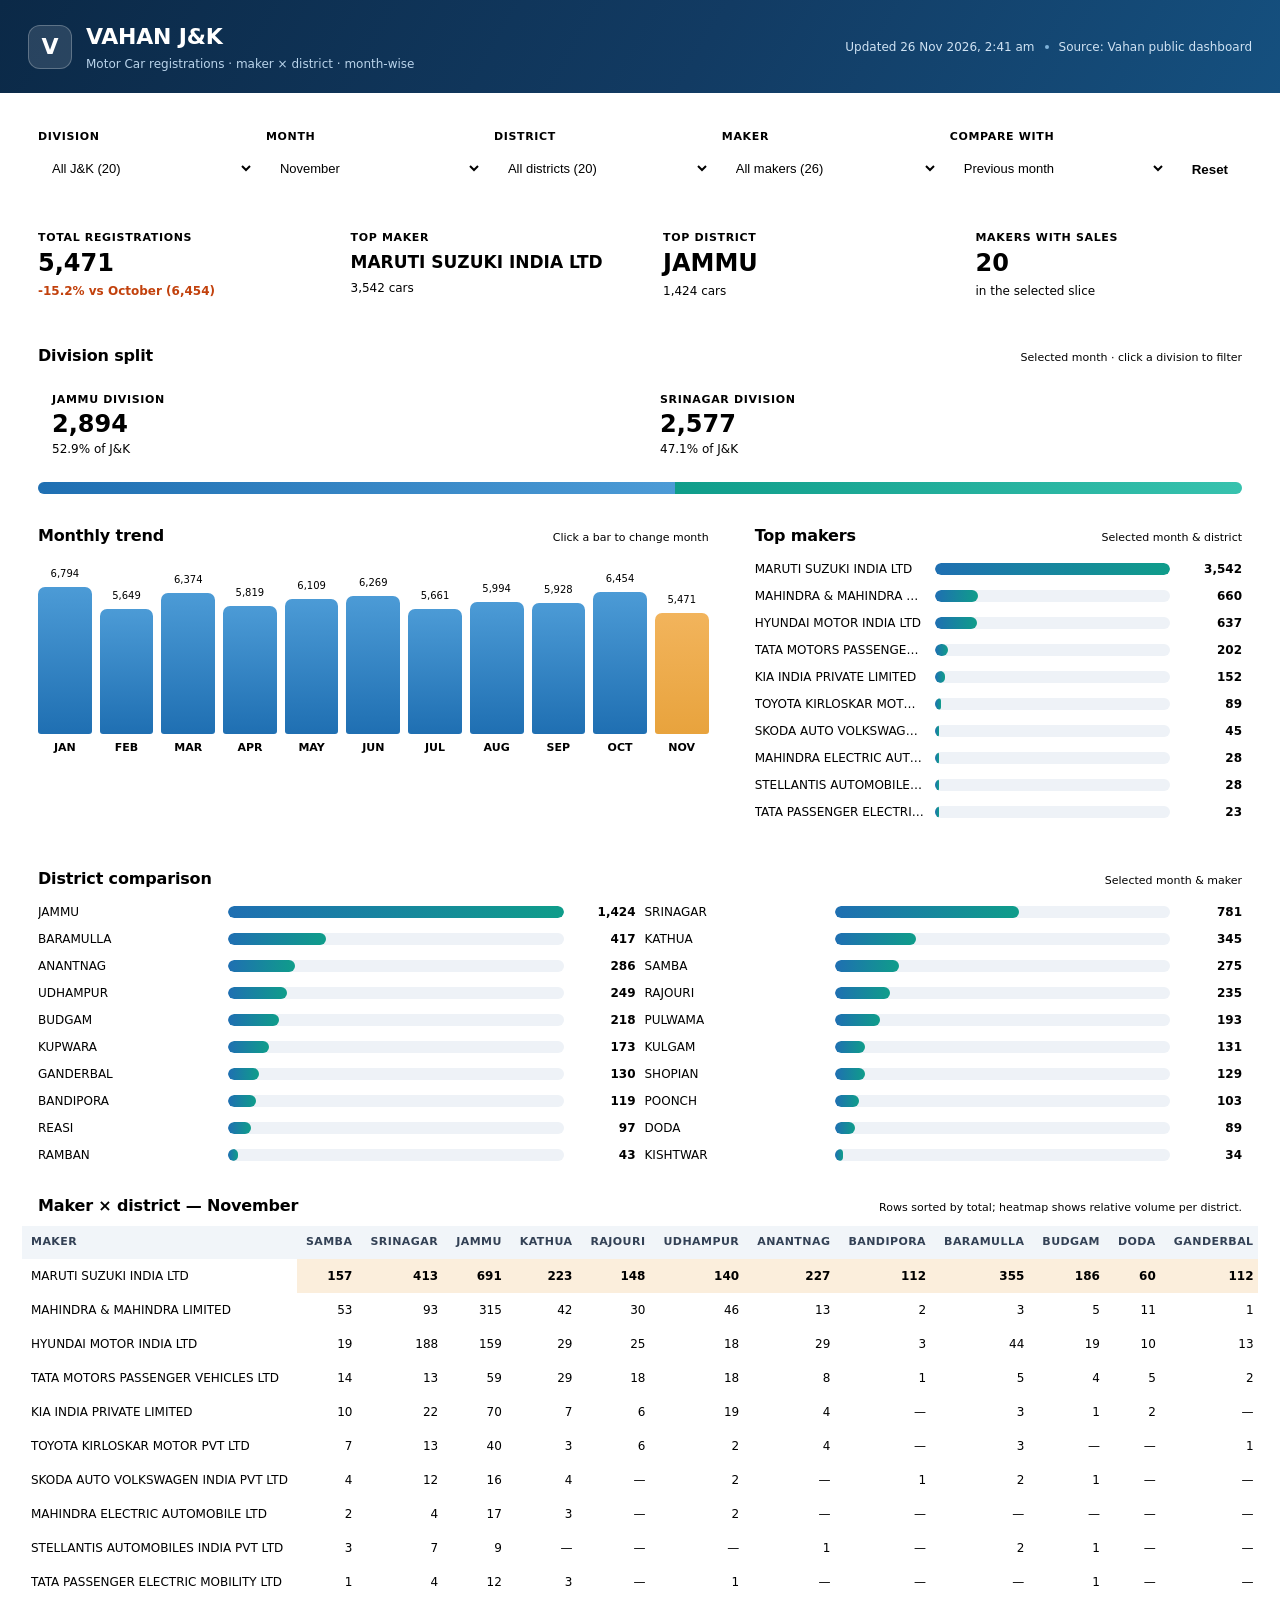
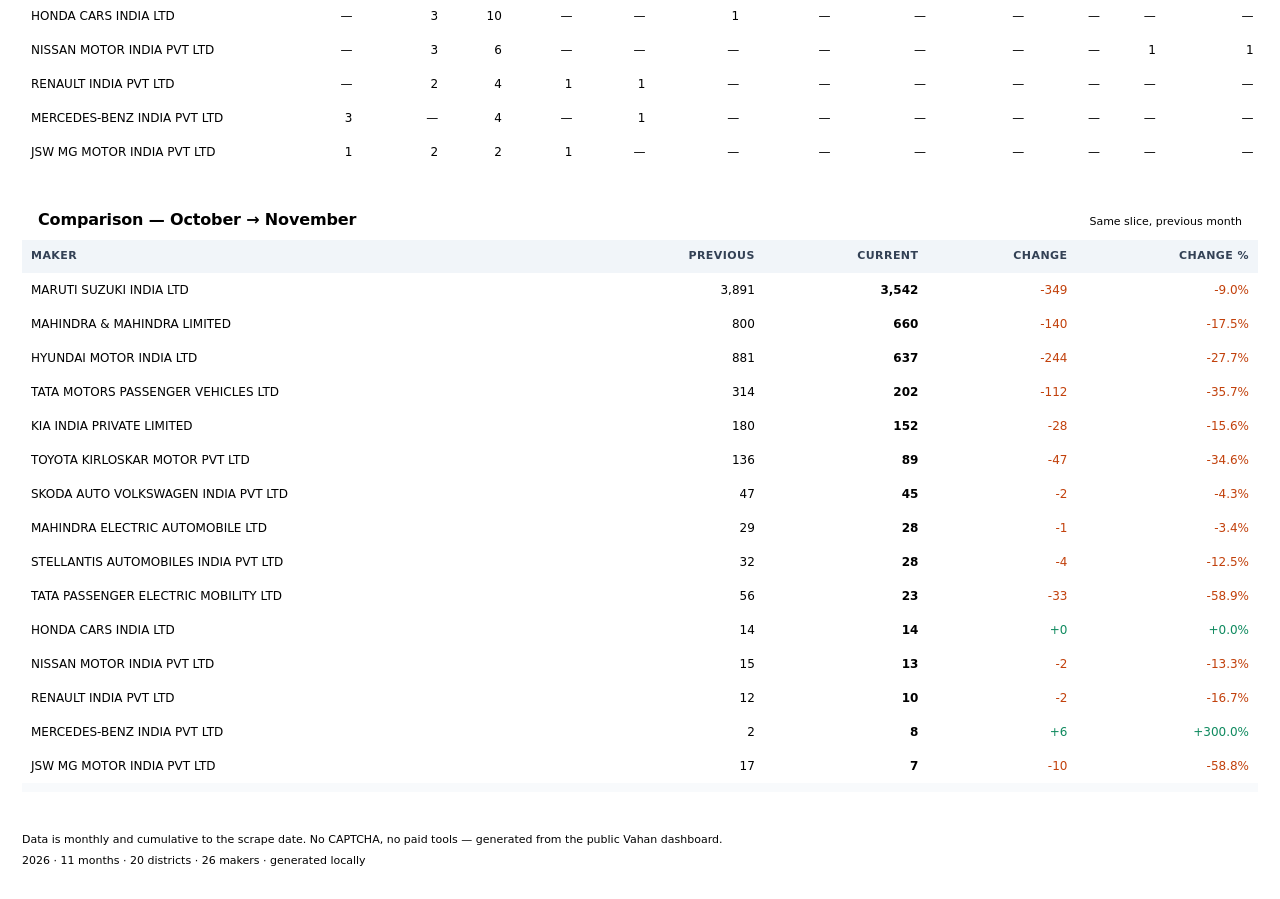
==== commit 614a8a3a: "VAHAN update 2026-11-26" ====
--- a/VAHAN_DASHBOARD.html
+++ b/VAHAN_DASHBOARD.html
@@ -382,7 +382,7 @@
 </footer>
 
 <script>
-window.VAHAN_DATA = {"updated":"2026-11-25T08:22:52+05:30","year":2026,"current":"NOV","months":["JAN","FEB","MAR","APR","MAY","JUN","JUL","AUG","SEP","OCT","NOV"],"districts":["SAMBA ARTO - JK21","SRINAGAR RTO - JK1","JAMMU RTO - JK2","KATHUA RTO - JK8","RAJOURI ARTO - JK11","UDHAMPUR ARTO - JK14","ANANTNAG ARTO - JK3","BANDIPORA ARTO - JK15","BARAMULLA ARTO - JK5","BUDGAM ARTO - JK4","DODA ARTO - JK6","GANDERBAL ARTO - JK16","KISHTWAR ARTO - JK17","KULGAM ARTO - JK18","KUPWARA ARTO - JK9","POONCH ARTO - JK12","PULWAMA ARTO - JK13","RAMBAN ARTO - JK19","REASI ARTO - JK20","SHOPIAN ARTO - JK22"],"makers":["BMW INDIA PVT LTD","BYD INDIA PRIVATE LIMITED","FORCE MOTORS LIMITED","HONDA CARS INDIA LTD","HYUNDAI MOTOR INDIA LTD","ISUZU MOTORS INDIA PVT LTD","JAGUAR LAND ROVER INDIA LIMITED","JSW MG MOTOR INDIA PVT LTD","KIA INDIA PRIVATE LIMITED","MAHINDRA & MAHINDRA LIMITED","MAHINDRA DEFENCE SYSTEMS LTD","MAHINDRA ELECTRIC AUTOMOBILE LTD","MARUTI SUZUKI INDIA LTD","MERCEDES -BENZ AG","MERCEDES-BENZ INDIA PVT LTD","NISSAN MOTOR INDIA PVT LTD","RENAULT INDIA PVT LTD","SKODA AUTO VOLKSWAGEN INDIA PVT LTD","STELLANTIS AUTOMOBILES INDIA PVT LTD","STELLANTIS INDIA PVT LTD","TATA MOTORS LTD","TATA MOTORS PASSENGER VEHICLES LTD","TATA PASSENGER ELECTRIC MOBILITY LTD","TOYOTA KIRLOSKAR MOTOR PVT LTD","VINFAST AUTO INDIA PVT LTD","VOLKSWAGEN AG"],"values":{"JAN":{"SAMBA ARTO - JK21":{"HONDA CARS INDIA LTD":1,"HYUNDAI MOTOR INDIA LTD":35,"KIA INDIA PRIVATE LIMITED":11,"MAHINDRA & MAHINDRA LIMITED":49,"MARUTI SUZUKI INDIA LTD":142,"SKODA AUTO VOLKSWAGEN INDIA PVT LTD":2,"STELLANTIS AUTOMOBILES INDIA PVT LTD":1,"TATA MOTORS PASSENGER VEHICLES LTD":11,"TATA PASSENGER ELECTRIC MOBILITY LTD":3,"TOYOTA KIRLOSKAR MOTOR PVT LTD":7},"SRINAGAR RTO - JK1":{"FORCE MOTORS LIMITED":1,"HONDA CARS INDIA LTD":4,"HYUNDAI MOTOR INDIA LTD":300,"JAGUAR LAND ROVER INDIA LIMITED":1,"JSW MG MOTOR INDIA PVT LTD":3,"KIA INDIA PRIVATE LIMITED":31,"MAHINDRA ELECTRIC AUTOMOBILE LTD":2,"MAHINDRA & MAHINDRA LIMITED":121,"MARUTI SUZUKI INDIA LTD":518,"NISSAN MOTOR INDIA PVT LTD":3,"RENAULT INDIA PVT LTD":2,"SKODA AUTO VOLKSWAGEN INDIA PVT LTD":20,"TATA MOTORS PASSENGER VEHICLES LTD":24,"TOYOTA KIRLOSKAR MOTOR PVT LTD":30},"JAMMU RTO - JK2":{"BMW INDIA PVT LTD":2,"FORCE MOTORS LIMITED":8,"HONDA CARS INDIA LTD":10,"HYUNDAI MOTOR INDIA LTD":230,"JSW MG MOTOR INDIA PVT LTD":12,"KIA INDIA PRIVATE LIMITED":80,"MAHINDRA ELECTRIC AUTOMOBILE LTD":4,"MAHINDRA & MAHINDRA LIMITED":438,"MARUTI SUZUKI INDIA LTD":855,"MERCEDES-BENZ INDIA PVT LTD":2,"NISSAN MOTOR INDIA PVT LTD":5,"RENAULT INDIA PVT LTD":1,"SKODA AUTO VOLKSWAGEN INDIA PVT LTD":31,"STELLANTIS AUTOMOBILES INDIA PVT LTD":15,"STELLANTIS INDIA PVT LTD":1,"TATA MOTORS PASSENGER VEHICLES LTD":82,"TATA PASSENGER ELECTRIC MOBILITY LTD":18,"TOYOTA KIRLOSKAR MOTOR PVT LTD":29},"KATHUA RTO - JK8":{"HONDA CARS INDIA LTD":3,"HYUNDAI MOTOR INDIA LTD":43,"KIA INDIA PRIVATE LIMITED":4,"MAHINDRA ELECTRIC AUTOMOBILE LTD":2,"MAHINDRA & MAHINDRA LIMITED":39,"MARUTI SUZUKI INDIA LTD":180,"NISSAN MOTOR INDIA PVT LTD":1,"RENAULT INDIA PVT LTD":1,"SKODA AUTO VOLKSWAGEN INDIA PVT LTD":1,"TATA MOTORS PASSENGER VEHICLES LTD":17,"TATA PASSENGER ELECTRIC MOBILITY LTD":1,"TOYOTA KIRLOSKAR MOTOR PVT LTD":2},"RAJOURI ARTO - JK11":{"HYUNDAI MOTOR INDIA LTD":34,"ISUZU MOTORS INDIA PVT LTD":1,"KIA INDIA PRIVATE LIMITED":8,"MAHINDRA DEFENCE SYSTEMS LTD":1,"MAHINDRA & MAHINDRA LIMITED":36,"MARUTI SUZUKI INDIA LTD":199,"RENAULT INDIA PVT LTD":2,"SKODA AUTO VOLKSWAGEN INDIA PVT LTD":2,"STELLANTIS AUTOMOBILES INDIA PVT LTD":1,"TATA MOTORS LTD":1,"TATA MOTORS PASSENGER VEHICLES LTD":14,"TATA PASSENGER ELECTRIC MOBILITY LTD":1},"UDHAMPUR ARTO - JK14":{"HYUNDAI MOTOR INDIA LTD":28,"KIA INDIA PRIVATE LIMITED":17,"MAHINDRA & MAHINDRA LIMITED":26,"MARUTI SUZUKI INDIA LTD":93,"TATA MOTORS PASSENGER VEHICLES LTD":15,"TATA PASSENGER ELECTRIC MOBILITY LTD":1,"TOYOTA KIRLOSKAR MOTOR PVT LTD":5},"ANANTNAG ARTO - JK3":{"HYUNDAI MOTOR INDIA LTD":56,"KIA INDIA PRIVATE LIMITED":4,"MAHINDRA & MAHINDRA LIMITED":17,"MARUTI SUZUKI INDIA LTD":300,"NISSAN MOTOR INDIA PVT LTD":1,"TATA MOTORS PASSENGER VEHICLES LTD":12,"TOYOTA KIRLOSKAR MOTOR PVT LTD":2},"BANDIPORA ARTO - JK15":{"HYUNDAI MOTOR INDIA LTD":16,"KIA INDIA PRIVATE LIMITED":1,"MAHINDRA & MAHINDRA LIMITED":1,"MARUTI SUZUKI INDIA LTD":138,"TATA MOTORS PASSENGER VEHICLES LTD":1},"BARAMULLA ARTO - JK5":{"HYUNDAI MOTOR INDIA LTD":76,"JSW MG MOTOR INDIA PVT LTD":1,"KIA INDIA PRIVATE LIMITED":7,"MAHINDRA ELECTRIC AUTOMOBILE LTD":1,"MAHINDRA & MAHINDRA LIMITED":17,"MARUTI SUZUKI INDIA LTD":451,"SKODA AUTO VOLKSWAGEN INDIA PVT LTD":1,"STELLANTIS AUTOMOBILES INDIA PVT LTD":1,"TATA MOTORS PASSENGER VEHICLES LTD":14,"TATA PASSENGER ELECTRIC MOBILITY LTD":1,"TOYOTA KIRLOSKAR MOTOR PVT LTD":9},"BUDGAM ARTO - JK4":{"HYUNDAI MOTOR INDIA LTD":28,"KIA INDIA PRIVATE LIMITED":7,"MAHINDRA & MAHINDRA LIMITED":4,"MARUTI SUZUKI INDIA LTD":236,"NISSAN MOTOR INDIA PVT LTD":1,"TATA MOTORS PASSENGER VEHICLES LTD":3,"TATA PASSENGER ELECTRIC MOBILITY LTD":1,"TOYOTA KIRLOSKAR MOTOR PVT LTD":5,"VINFAST AUTO INDIA PVT LTD":1},"DODA ARTO - JK6":{"HYUNDAI MOTOR INDIA LTD":17,"KIA INDIA PRIVATE LIMITED":3,"MAHINDRA & MAHINDRA LIMITED":6,"MARUTI SUZUKI INDIA LTD":52,"SKODA AUTO VOLKSWAGEN INDIA PVT LTD":1,"TATA MOTORS PASSENGER VEHICLES LTD":5,"TOYOTA KIRLOSKAR MOTOR PVT LTD":1},"GANDERBAL ARTO - JK16":{"HYUNDAI MOTOR INDIA LTD":27,"KIA INDIA PRIVATE LIMITED":1,"MARUTI SUZUKI INDIA LTD":145,"NISSAN MOTOR INDIA PVT LTD":2,"RENAULT INDIA PVT LTD":1,"TATA MOTORS PASSENGER VEHICLES LTD":5,"TATA PASSENGER ELECTRIC MOBILITY LTD":1,"TOYOTA KIRLOSKAR MOTOR PVT LTD":2},"KISHTWAR ARTO - JK17":{"HYUNDAI MOTOR INDIA LTD":5,"KIA INDIA PRIVATE LIMITED":5,"MAHINDRA & MAHINDRA LIMITED":4,"MARUTI SUZUKI INDIA LTD":22,"TATA MOTORS PASSENGER VEHICLES LTD":3},"KULGAM ARTO - JK18":{"HYUNDAI MOTOR INDIA LTD":14,"MAHINDRA & MAHINDRA LIMITED":6,"MARUTI SUZUKI INDIA LTD":128,"TATA MOTORS PASSENGER VEHICLES LTD":3,"TOYOTA KIRLOSKAR MOTOR PVT LTD":3},"KUPWARA ARTO - JK9":{"HYUNDAI MOTOR INDIA LTD":40,"JSW MG MOTOR INDIA PVT LTD":1,"KIA INDIA PRIVATE LIMITED":1,"MAHINDRA & MAHINDRA LIMITED":3,"MARUTI SUZUKI INDIA LTD":202,"NISSAN MOTOR INDIA PVT LTD":1,"TATA MOTORS PASSENGER VEHICLES LTD":4},"POONCH ARTO - JK12":{"HYUNDAI MOTOR INDIA LTD":24,"KIA INDIA PRIVATE LIMITED":4,"MAHINDRA & MAHINDRA LIMITED":29,"MARUTI SUZUKI INDIA LTD":114,"NISSAN MOTOR INDIA PVT LTD":1,"STELLANTIS AUTOMOBILES INDIA PVT LTD":1,"TATA MOTORS PASSENGER VEHICLES LTD":1},"PULWAMA ARTO - JK13":{"HYUNDAI MOTOR INDIA LTD":31,"JSW MG MOTOR INDIA PVT LTD":1,"KIA INDIA PRIVATE LIMITED":4,"MAHINDRA & MAHINDRA LIMITED":8,"MARUTI SUZUKI INDIA LTD":194,"NISSAN MOTOR INDIA PVT LTD":2,"SKODA AUTO VOLKSWAGEN INDIA PVT LTD":2,"TATA MOTORS PASSENGER VEHICLES LTD":5,"TOYOTA KIRLOSKAR MOTOR PVT LTD":5},"RAMBAN ARTO - JK19":{"HYUNDAI MOTOR INDIA LTD":9,"KIA INDIA PRIVATE LIMITED":1,"MAHINDRA & MAHINDRA LIMITED":4,"MARUTI SUZUKI INDIA LTD":41,"RENAULT INDIA PVT LTD":1,"TATA MOTORS PASSENGER VEHICLES LTD":5},"REASI ARTO - JK20":{"HYUNDAI MOTOR INDIA LTD":4,"KIA INDIA PRIVATE LIMITED":4,"MAHINDRA & MAHINDRA LIMITED":17,"MARUTI SUZUKI INDIA LTD":46,"STELLANTIS AUTOMOBILES INDIA PVT LTD":1,"TATA MOTORS PASSENGER VEHICLES LTD":5,"TOYOTA KIRLOSKAR MOTOR PVT LTD":1},"SHOPIAN ARTO - JK22":{"HONDA CARS INDIA LTD":1,"HYUNDAI MOTOR INDIA LTD":29,"KIA INDIA PRIVATE LIMITED":2,"MAHINDRA & MAHINDRA LIMITED":10,"MARUTI SUZUKI INDIA LTD":126,"NISSAN MOTOR INDIA PVT LTD":1,"SKODA AUTO VOLKSWAGEN INDIA PVT LTD":2,"TATA MOTORS PASSENGER VEHICLES LTD":4,"TOYOTA KIRLOSKAR MOTOR PVT LTD":2}},"FEB":{"SAMBA ARTO - JK21":{"HYUNDAI MOTOR INDIA LTD":27,"KIA INDIA PRIVATE LIMITED":8,"MAHINDRA & MAHINDRA LIMITED":57,"MARUTI SUZUKI INDIA LTD":129,"MERCEDES-BENZ INDIA PVT LTD":1,"SKODA AUTO VOLKSWAGEN INDIA PVT LTD":2,"STELLANTIS AUTOMOBILES INDIA PVT LTD":1,"TATA MOTORS PASSENGER VEHICLES LTD":16,"TATA PASSENGER ELECTRIC MOBILITY LTD":3,"TOYOTA KIRLOSKAR MOTOR PVT LTD":6},"SRINAGAR RTO - JK1":{"BMW INDIA PVT LTD":1,"HONDA CARS INDIA LTD":1,"HYUNDAI MOTOR INDIA LTD":290,"JAGUAR LAND ROVER INDIA LIMITED":1,"JSW MG MOTOR INDIA PVT LTD":7,"KIA INDIA PRIVATE LIMITED":34,"MAHINDRA ELECTRIC AUTOMOBILE LTD":1,"MAHINDRA & MAHINDRA LIMITED":139,"MARUTI SUZUKI INDIA LTD":469,"NISSAN MOTOR INDIA PVT LTD":2,"RENAULT INDIA PVT LTD":4,"SKODA AUTO VOLKSWAGEN INDIA PVT LTD":10,"STELLANTIS AUTOMOBILES INDIA PVT LTD":5,"TATA MOTORS PASSENGER VEHICLES LTD":34,"TATA PASSENGER ELECTRIC MOBILITY LTD":3,"TOYOTA KIRLOSKAR MOTOR PVT LTD":35},"JAMMU RTO - JK2":{"HONDA CARS INDIA LTD":5,"HYUNDAI MOTOR INDIA LTD":202,"JSW MG MOTOR INDIA PVT LTD":4,"KIA INDIA PRIVATE LIMITED":60,"MAHINDRA ELECTRIC AUTOMOBILE LTD":6,"MAHINDRA & MAHINDRA LIMITED":312,"MARUTI SUZUKI INDIA LTD":584,"MERCEDES-BENZ INDIA PVT LTD":3,"NISSAN MOTOR INDIA PVT LTD":4,"RENAULT INDIA PVT LTD":5,"SKODA AUTO VOLKSWAGEN INDIA PVT LTD":23,"STELLANTIS AUTOMOBILES INDIA PVT LTD":8,"STELLANTIS INDIA PVT LTD":1,"TATA MOTORS PASSENGER VEHICLES LTD":125,"TATA PASSENGER ELECTRIC MOBILITY LTD":6,"TOYOTA KIRLOSKAR MOTOR PVT LTD":46,"VINFAST AUTO INDIA PVT LTD":9},"KATHUA RTO - JK8":{"HONDA CARS INDIA LTD":1,"HYUNDAI MOTOR INDIA LTD":40,"KIA INDIA PRIVATE LIMITED":12,"MAHINDRA ELECTRIC AUTOMOBILE LTD":3,"MAHINDRA & MAHINDRA LIMITED":52,"MARUTI SUZUKI INDIA LTD":144,"NISSAN MOTOR INDIA PVT LTD":2,"RENAULT INDIA PVT LTD":1,"SKODA AUTO VOLKSWAGEN INDIA PVT LTD":4,"STELLANTIS AUTOMOBILES INDIA PVT LTD":1,"TATA MOTORS PASSENGER VEHICLES LTD":32,"TATA PASSENGER ELECTRIC MOBILITY LTD":1,"TOYOTA KIRLOSKAR MOTOR PVT LTD":1,"VINFAST AUTO INDIA PVT LTD":1},"RAJOURI ARTO - JK11":{"HYUNDAI MOTOR INDIA LTD":36,"KIA INDIA PRIVATE LIMITED":3,"MAHINDRA & MAHINDRA LIMITED":44,"MARUTI SUZUKI INDIA LTD":112,"RENAULT INDIA PVT LTD":2,"TATA MOTORS PASSENGER VEHICLES LTD":23,"TOYOTA KIRLOSKAR MOTOR PVT LTD":3},"UDHAMPUR ARTO - JK14":{"HYUNDAI MOTOR INDIA LTD":25,"KIA INDIA PRIVATE LIMITED":12,"MAHINDRA ELECTRIC AUTOMOBILE LTD":1,"MAHINDRA & MAHINDRA LIMITED":31,"MARUTI SUZUKI INDIA LTD":83,"SKODA AUTO VOLKSWAGEN INDIA PVT LTD":2,"TATA MOTORS PASSENGER VEHICLES LTD":33,"TATA PASSENGER ELECTRIC MOBILITY LTD":1,"TOYOTA KIRLOSKAR MOTOR PVT LTD":9},"ANANTNAG ARTO - JK3":{"HYUNDAI MOTOR INDIA LTD":62,"JSW MG MOTOR INDIA PVT LTD":2,"KIA INDIA PRIVATE LIMITED":6,"MAHINDRA & MAHINDRA LIMITED":24,"MARUTI SUZUKI INDIA LTD":210,"RENAULT INDIA PVT LTD":2,"SKODA AUTO VOLKSWAGEN INDIA PVT LTD":1,"TATA MOTORS PASSENGER VEHICLES LTD":18,"TOYOTA KIRLOSKAR MOTOR PVT LTD":2},"BANDIPORA ARTO - JK15":{"HYUNDAI MOTOR INDIA LTD":17,"KIA INDIA PRIVATE LIMITED":2,"MAHINDRA & MAHINDRA LIMITED":2,"MARUTI SUZUKI INDIA LTD":121,"NISSAN MOTOR INDIA PVT LTD":1,"RENAULT INDIA PVT LTD":1,"TATA MOTORS PASSENGER VEHICLES LTD":4},"BARAMULLA ARTO - JK5":{"HYUNDAI MOTOR INDIA LTD":66,"JSW MG MOTOR INDIA PVT LTD":2,"KIA INDIA PRIVATE LIMITED":4,"MAHINDRA ELECTRIC AUTOMOBILE LTD":1,"MAHINDRA & MAHINDRA LIMITED":14,"MARUTI SUZUKI INDIA LTD":307,"SKODA AUTO VOLKSWAGEN INDIA PVT LTD":2,"STELLANTIS AUTOMOBILES INDIA PVT LTD":1,"TATA MOTORS PASSENGER VEHICLES LTD":19,"TOYOTA KIRLOSKAR MOTOR PVT LTD":7},"BUDGAM ARTO - JK4":{"HYUNDAI MOTOR INDIA LTD":39,"KIA INDIA PRIVATE LIMITED":6,"MAHINDRA & MAHINDRA LIMITED":8,"MARUTI SUZUKI INDIA LTD":168,"NISSAN MOTOR INDIA PVT LTD":1,"SKODA AUTO VOLKSWAGEN INDIA PVT LTD":1,"STELLANTIS AUTOMOBILES INDIA PVT LTD":1,"TATA MOTORS PASSENGER VEHICLES LTD":11,"TOYOTA KIRLOSKAR MOTOR PVT LTD":1},"DODA ARTO - JK6":{"HYUNDAI MOTOR INDIA LTD":10,"KIA INDIA PRIVATE LIMITED":1,"MAHINDRA & MAHINDRA LIMITED":8,"MARUTI SUZUKI INDIA LTD":40,"RENAULT INDIA PVT LTD":1,"STELLANTIS AUTOMOBILES INDIA PVT LTD":2,"TATA MOTORS PASSENGER VEHICLES LTD":9},"GANDERBAL ARTO - JK16":{"HYUNDAI MOTOR INDIA LTD":18,"KIA INDIA PRIVATE LIMITED":1,"MAHINDRA & MAHINDRA LIMITED":1,"MARUTI SUZUKI INDIA LTD":112,"STELLANTIS AUTOMOBILES INDIA PVT LTD":1,"TATA MOTORS PASSENGER VEHICLES LTD":8},"KISHTWAR ARTO - JK17":{"HYUNDAI MOTOR INDIA LTD":2,"KIA INDIA PRIVATE LIMITED":2,"MAHINDRA & MAHINDRA LIMITED":4,"MARUTI SUZUKI INDIA LTD":24,"TATA MOTORS PASSENGER VEHICLES LTD":8,"TATA PASSENGER ELECTRIC MOBILITY LTD":1},"KULGAM ARTO - JK18":{"HYUNDAI MOTOR INDIA LTD":19,"MAHINDRA & MAHINDRA LIMITED":4,"MARUTI SUZUKI INDIA LTD":85,"TATA MOTORS PASSENGER VEHICLES LTD":7,"TOYOTA KIRLOSKAR MOTOR PVT LTD":1},"KUPWARA ARTO - JK9":{"HYUNDAI MOTOR INDIA LTD":29,"KIA INDIA PRIVATE LIMITED":2,"MAHINDRA & MAHINDRA LIMITED":4,"MARUTI SUZUKI INDIA LTD":114,"TATA MOTORS PASSENGER VEHICLES LTD":7,"TOYOTA KIRLOSKAR MOTOR PVT LTD":2},"POONCH ARTO - JK12":{"HYUNDAI MOTOR INDIA LTD":18,"KIA INDIA PRIVATE LIMITED":2,"MAHINDRA & MAHINDRA LIMITED":15,"MARUTI SUZUKI INDIA LTD":54,"NISSAN MOTOR INDIA PVT LTD":1,"RENAULT INDIA PVT LTD":1,"SKODA AUTO VOLKSWAGEN INDIA PVT LTD":1,"TATA MOTORS PASSENGER VEHICLES LTD":7},"PULWAMA ARTO - JK13":{"HYUNDAI MOTOR INDIA LTD":33,"KIA INDIA PRIVATE LIMITED":5,"MAHINDRA & MAHINDRA LIMITED":9,"MARUTI SUZUKI INDIA LTD":184,"RENAULT INDIA PVT LTD":1,"STELLANTIS AUTOMOBILES INDIA PVT LTD":1,"TATA MOTORS PASSENGER VEHICLES LTD":8,"TOYOTA KIRLOSKAR MOTOR PVT LTD":2},"RAMBAN ARTO - JK19":{"HYUNDAI MOTOR INDIA LTD":1,"KIA INDIA PRIVATE LIMITED":1,"MAHINDRA & MAHINDRA LIMITED":3,"MARUTI SUZUKI INDIA LTD":22,"TATA MOTORS PASSENGER VEHICLES LTD":7,"TOYOTA KIRLOSKAR MOTOR PVT LTD":2},"REASI ARTO - JK20":{"HYUNDAI MOTOR INDIA LTD":8,"KIA INDIA PRIVATE LIMITED":2,"MAHINDRA & MAHINDRA LIMITED":11,"MARUTI SUZUKI INDIA LTD":39,"SKODA AUTO VOLKSWAGEN INDIA PVT LTD":1,"STELLANTIS AUTOMOBILES INDIA PVT LTD":1,"TATA MOTORS PASSENGER VEHICLES LTD":10},"SHOPIAN ARTO - JK22":{"HYUNDAI MOTOR INDIA LTD":21,"KIA INDIA PRIVATE LIMITED":1,"MAHINDRA & MAHINDRA LIMITED":8,"MARUTI SUZUKI INDIA LTD":93,"RENAULT INDIA PVT LTD":1,"TATA MOTORS PASSENGER VEHICLES LTD":10}},"MAR":{"SAMBA ARTO - JK21":{"HONDA CARS INDIA LTD":3,"HYUNDAI MOTOR INDIA LTD":21,"KIA INDIA PRIVATE LIMITED":11,"MAHINDRA ELECTRIC AUTOMOBILE LTD":1,"MAHINDRA & MAHINDRA LIMITED":62,"MARUTI SUZUKI INDIA LTD":108,"SKODA AUTO VOLKSWAGEN INDIA PVT LTD":3,"TATA MOTORS PASSENGER VEHICLES LTD":23,"TATA PASSENGER ELECTRIC MOBILITY LTD":3,"TOYOTA KIRLOSKAR MOTOR PVT LTD":6},"SRINAGAR RTO - JK1":{"HONDA CARS INDIA LTD":3,"HYUNDAI MOTOR INDIA LTD":308,"JSW MG MOTOR INDIA PVT LTD":4,"KIA INDIA PRIVATE LIMITED":28,"MAHINDRA ELECTRIC AUTOMOBILE LTD":3,"MAHINDRA & MAHINDRA LIMITED":145,"MARUTI SUZUKI INDIA LTD":461,"MERCEDES-BENZ INDIA PVT LTD":1,"NISSAN MOTOR INDIA PVT LTD":5,"SKODA AUTO VOLKSWAGEN INDIA PVT LTD":17,"STELLANTIS AUTOMOBILES INDIA PVT LTD":3,"TATA MOTORS PASSENGER VEHICLES LTD":31,"TATA PASSENGER ELECTRIC MOBILITY LTD":1,"TOYOTA KIRLOSKAR MOTOR PVT LTD":19},"JAMMU RTO - JK2":{"BMW INDIA PVT LTD":2,"HONDA CARS INDIA LTD":15,"HYUNDAI MOTOR INDIA LTD":232,"JSW MG MOTOR INDIA PVT LTD":6,"KIA INDIA PRIVATE LIMITED":90,"MAHINDRA ELECTRIC AUTOMOBILE LTD":8,"MAHINDRA & MAHINDRA LIMITED":582,"MARUTI SUZUKI INDIA LTD":691,"MERCEDES -BENZ AG":1,"MERCEDES-BENZ INDIA PVT LTD":2,"NISSAN MOTOR INDIA PVT LTD":5,"RENAULT INDIA PVT LTD":7,"SKODA AUTO VOLKSWAGEN INDIA PVT LTD":32,"STELLANTIS AUTOMOBILES INDIA PVT LTD":7,"STELLANTIS INDIA PVT LTD":2,"TATA MOTORS PASSENGER VEHICLES LTD":140,"TATA PASSENGER ELECTRIC MOBILITY LTD":13,"TOYOTA KIRLOSKAR MOTOR PVT LTD":95,"VINFAST AUTO INDIA PVT LTD":4},"KATHUA RTO - JK8":{"BMW INDIA PVT LTD":1,"HYUNDAI MOTOR INDIA LTD":42,"KIA INDIA PRIVATE LIMITED":4,"MAHINDRA & MAHINDRA LIMITED":69,"MARUTI SUZUKI INDIA LTD":207,"RENAULT INDIA PVT LTD":1,"SKODA AUTO VOLKSWAGEN INDIA PVT LTD":3,"TATA MOTORS PASSENGER VEHICLES LTD":33,"TATA PASSENGER ELECTRIC MOBILITY LTD":1,"TOYOTA KIRLOSKAR MOTOR PVT LTD":7},"RAJOURI ARTO - JK11":{"HONDA CARS INDIA LTD":1,"HYUNDAI MOTOR INDIA LTD":36,"JSW MG MOTOR INDIA PVT LTD":1,"KIA INDIA PRIVATE LIMITED":7,"MAHINDRA & MAHINDRA LIMITED":45,"MARUTI SUZUKI INDIA LTD":140,"NISSAN MOTOR INDIA PVT LTD":1,"RENAULT INDIA PVT LTD":4,"STELLANTIS INDIA PVT LTD":1,"TATA MOTORS PASSENGER VEHICLES LTD":27,"TOYOTA KIRLOSKAR MOTOR PVT LTD":4},"UDHAMPUR ARTO - JK14":{"HONDA CARS INDIA LTD":1,"HYUNDAI MOTOR INDIA LTD":23,"KIA INDIA PRIVATE LIMITED":15,"MAHINDRA ELECTRIC AUTOMOBILE LTD":1,"MAHINDRA & MAHINDRA LIMITED":37,"MARUTI SUZUKI INDIA LTD":93,"RENAULT INDIA PVT LTD":1,"SKODA AUTO VOLKSWAGEN INDIA PVT LTD":1,"STELLANTIS AUTOMOBILES INDIA PVT LTD":3,"TATA MOTORS PASSENGER VEHICLES LTD":37,"TATA PASSENGER ELECTRIC MOBILITY LTD":4,"TOYOTA KIRLOSKAR MOTOR PVT LTD":3},"ANANTNAG ARTO - JK3":{"HYUNDAI MOTOR INDIA LTD":58,"KIA INDIA PRIVATE LIMITED":5,"MAHINDRA & MAHINDRA LIMITED":19,"MARUTI SUZUKI INDIA LTD":210,"NISSAN MOTOR INDIA PVT LTD":1,"SKODA AUTO VOLKSWAGEN INDIA PVT LTD":2,"TATA MOTORS PASSENGER VEHICLES LTD":19,"TOYOTA KIRLOSKAR MOTOR PVT LTD":2},"BANDIPORA ARTO - JK15":{"HYUNDAI MOTOR INDIA LTD":13,"KIA INDIA PRIVATE LIMITED":2,"MAHINDRA & MAHINDRA LIMITED":3,"MARUTI SUZUKI INDIA LTD":90,"TATA MOTORS PASSENGER VEHICLES LTD":4,"TATA PASSENGER ELECTRIC MOBILITY LTD":1},"BARAMULLA ARTO - JK5":{"HYUNDAI MOTOR INDIA LTD":54,"KIA INDIA PRIVATE LIMITED":5,"MAHINDRA & MAHINDRA LIMITED":21,"MARUTI SUZUKI INDIA LTD":357,"SKODA AUTO VOLKSWAGEN INDIA PVT LTD":2,"TATA MOTORS PASSENGER VEHICLES LTD":14,"TOYOTA KIRLOSKAR MOTOR PVT LTD":5},"BUDGAM ARTO - JK4":{"HYUNDAI MOTOR INDIA LTD":29,"KIA INDIA PRIVATE LIMITED":8,"MAHINDRA & MAHINDRA LIMITED":6,"MARUTI SUZUKI INDIA LTD":199,"SKODA AUTO VOLKSWAGEN INDIA PVT LTD":1,"STELLANTIS AUTOMOBILES INDIA PVT LTD":1,"TATA MOTORS PASSENGER VEHICLES LTD":4,"TATA PASSENGER ELECTRIC MOBILITY LTD":1,"TOYOTA KIRLOSKAR MOTOR PVT LTD":2},"DODA ARTO - JK6":{"HONDA CARS INDIA LTD":1,"HYUNDAI MOTOR INDIA LTD":8,"KIA INDIA PRIVATE LIMITED":1,"MAHINDRA & MAHINDRA LIMITED":9,"MARUTI SUZUKI INDIA LTD":49,"SKODA AUTO VOLKSWAGEN INDIA PVT LTD":1,"STELLANTIS AUTOMOBILES INDIA PVT LTD":1,"TATA MOTORS PASSENGER VEHICLES LTD":13},"GANDERBAL ARTO - JK16":{"HYUNDAI MOTOR INDIA LTD":14,"MAHINDRA & MAHINDRA LIMITED":3,"MARUTI SUZUKI INDIA LTD":107,"SKODA AUTO VOLKSWAGEN INDIA PVT LTD":1,"TATA MOTORS PASSENGER VEHICLES LTD":4},"KISHTWAR ARTO - JK17":{"HYUNDAI MOTOR INDIA LTD":4,"JSW MG MOTOR INDIA PVT LTD":1,"KIA INDIA PRIVATE LIMITED":1,"MAHINDRA & MAHINDRA LIMITED":5,"MARUTI SUZUKI INDIA LTD":21,"STELLANTIS AUTOMOBILES INDIA PVT LTD":1,"TATA MOTORS PASSENGER VEHICLES LTD":12},"KULGAM ARTO - JK18":{"HYUNDAI MOTOR INDIA LTD":12,"KIA INDIA PRIVATE LIMITED":2,"MAHINDRA & MAHINDRA LIMITED":3,"MARUTI SUZUKI INDIA LTD":96,"TATA MOTORS PASSENGER VEHICLES LTD":3,"TOYOTA KIRLOSKAR MOTOR PVT LTD":1},"KUPWARA ARTO - JK9":{"HYUNDAI MOTOR INDIA LTD":35,"MAHINDRA & MAHINDRA LIMITED":3,"MARUTI SUZUKI INDIA LTD":136,"TATA MOTORS PASSENGER VEHICLES LTD":6},"POONCH ARTO - JK12":{"HYUNDAI MOTOR INDIA LTD":16,"KIA INDIA PRIVATE LIMITED":3,"MAHINDRA & MAHINDRA LIMITED":15,"MARUTI SUZUKI INDIA LTD":78,"RENAULT INDIA PVT LTD":1,"SKODA AUTO VOLKSWAGEN INDIA PVT LTD":1,"TATA MOTORS PASSENGER VEHICLES LTD":3,"TOYOTA KIRLOSKAR MOTOR PVT LTD":1},"PULWAMA ARTO - JK13":{"HONDA CARS INDIA LTD":1,"HYUNDAI MOTOR INDIA LTD":39,"KIA INDIA PRIVATE LIMITED":3,"MAHINDRA & MAHINDRA LIMITED":9,"MARUTI SUZUKI INDIA LTD":182,"SKODA AUTO VOLKSWAGEN INDIA PVT LTD":2,"STELLANTIS AUTOMOBILES INDIA PVT LTD":2,"TATA MOTORS PASSENGER VEHICLES LTD":3,"TOYOTA KIRLOSKAR MOTOR PVT LTD":7},"RAMBAN ARTO - JK19":{"HYUNDAI MOTOR INDIA LTD":5,"KIA INDIA PRIVATE LIMITED":2,"MAHINDRA & MAHINDRA LIMITED":4,"MARUTI SUZUKI INDIA LTD":26,"NISSAN MOTOR INDIA PVT LTD":1,"TATA MOTORS PASSENGER VEHICLES LTD":2},"REASI ARTO - JK20":{"HYUNDAI MOTOR INDIA LTD":8,"KIA INDIA PRIVATE LIMITED":6,"MAHINDRA & MAHINDRA LIMITED":13,"MARUTI SUZUKI INDIA LTD":43,"NISSAN MOTOR INDIA PVT LTD":2,"SKODA AUTO VOLKSWAGEN INDIA PVT LTD":2,"TATA MOTORS PASSENGER VEHICLES LTD":12,"TOYOTA KIRLOSKAR MOTOR PVT LTD":2},"SHOPIAN ARTO - JK22":{"HYUNDAI MOTOR INDIA LTD":28,"KIA INDIA PRIVATE LIMITED":2,"MAHINDRA & MAHINDRA LIMITED":5,"MARUTI SUZUKI INDIA LTD":92,"TATA MOTORS PASSENGER VEHICLES LTD":1,"TOYOTA KIRLOSKAR MOTOR PVT LTD":1}},"APR":{"SAMBA ARTO - JK21":{"BMW INDIA PVT LTD":1,"HYUNDAI MOTOR INDIA LTD":21,"KIA INDIA PRIVATE LIMITED":8,"MAHINDRA ELECTRIC AUTOMOBILE LTD":1,"MAHINDRA & MAHINDRA LIMITED":42,"MARUTI SUZUKI INDIA LTD":128,"MERCEDES-BENZ INDIA PVT LTD":1,"SKODA AUTO VOLKSWAGEN INDIA PVT LTD":4,"TATA MOTORS PASSENGER VEHICLES LTD":18,"TATA PASSENGER ELECTRIC MOBILITY LTD":5,"TOYOTA KIRLOSKAR MOTOR PVT LTD":3,"VINFAST AUTO INDIA PVT LTD":1},"SRINAGAR RTO - JK1":{"BMW INDIA PVT LTD":1,"HONDA CARS INDIA LTD":2,"HYUNDAI MOTOR INDIA LTD":315,"JAGUAR LAND ROVER INDIA LIMITED":1,"JSW MG MOTOR INDIA PVT LTD":6,"KIA INDIA PRIVATE LIMITED":32,"MAHINDRA ELECTRIC AUTOMOBILE LTD":1,"MAHINDRA & MAHINDRA LIMITED":126,"MARUTI SUZUKI INDIA LTD":489,"MERCEDES-BENZ INDIA PVT LTD":2,"NISSAN MOTOR INDIA PVT LTD":3,"RENAULT INDIA PVT LTD":1,"SKODA AUTO VOLKSWAGEN INDIA PVT LTD":7,"STELLANTIS AUTOMOBILES INDIA PVT LTD":10,"TATA MOTORS PASSENGER VEHICLES LTD":30,"TATA PASSENGER ELECTRIC MOBILITY LTD":9,"TOYOTA KIRLOSKAR MOTOR PVT LTD":32},"JAMMU RTO - JK2":{"BMW INDIA PVT LTD":1,"FORCE MOTORS LIMITED":46,"HONDA CARS INDIA LTD":8,"HYUNDAI MOTOR INDIA LTD":184,"JSW MG MOTOR INDIA PVT LTD":7,"KIA INDIA PRIVATE LIMITED":72,"MAHINDRA ELECTRIC AUTOMOBILE LTD":7,"MAHINDRA & MAHINDRA LIMITED":317,"MARUTI SUZUKI INDIA LTD":547,"MERCEDES-BENZ INDIA PVT LTD":2,"NISSAN MOTOR INDIA PVT LTD":4,"RENAULT INDIA PVT LTD":11,"SKODA AUTO VOLKSWAGEN INDIA PVT LTD":29,"STELLANTIS AUTOMOBILES INDIA PVT LTD":2,"TATA MOTORS PASSENGER VEHICLES LTD":95,"TATA PASSENGER ELECTRIC MOBILITY LTD":14,"TOYOTA KIRLOSKAR MOTOR PVT LTD":61,"VINFAST AUTO INDIA PVT LTD":9},"KATHUA RTO - JK8":{"HONDA CARS INDIA LTD":1,"HYUNDAI MOTOR INDIA LTD":43,"KIA INDIA PRIVATE LIMITED":5,"MAHINDRA ELECTRIC AUTOMOBILE LTD":1,"MAHINDRA & MAHINDRA LIMITED":47,"MARUTI SUZUKI INDIA LTD":143,"RENAULT INDIA PVT LTD":1,"SKODA AUTO VOLKSWAGEN INDIA PVT LTD":9,"STELLANTIS AUTOMOBILES INDIA PVT LTD":1,"TATA MOTORS PASSENGER VEHICLES LTD":32,"TATA PASSENGER ELECTRIC MOBILITY LTD":3,"TOYOTA KIRLOSKAR MOTOR PVT LTD":4,"VINFAST AUTO INDIA PVT LTD":1},"RAJOURI ARTO - JK11":{"HYUNDAI MOTOR INDIA LTD":24,"JSW MG MOTOR INDIA PVT LTD":1,"KIA INDIA PRIVATE LIMITED":6,"MAHINDRA & MAHINDRA LIMITED":43,"MARUTI SUZUKI INDIA LTD":124,"RENAULT INDIA PVT LTD":2,"TATA MOTORS PASSENGER VEHICLES LTD":26,"TOYOTA KIRLOSKAR MOTOR PVT LTD":2},"UDHAMPUR ARTO - JK14":{"HONDA CARS INDIA LTD":1,"HYUNDAI MOTOR INDIA LTD":25,"KIA INDIA PRIVATE LIMITED":16,"MAHINDRA & MAHINDRA LIMITED":41,"MARUTI SUZUKI INDIA LTD":66,"SKODA AUTO VOLKSWAGEN INDIA PVT LTD":3,"TATA MOTORS PASSENGER VEHICLES LTD":33,"TOYOTA KIRLOSKAR MOTOR PVT LTD":8},"ANANTNAG ARTO - JK3":{"HYUNDAI MOTOR INDIA LTD":57,"KIA INDIA PRIVATE LIMITED":6,"MAHINDRA ELECTRIC AUTOMOBILE LTD":1,"MAHINDRA & MAHINDRA LIMITED":21,"MARUTI SUZUKI INDIA LTD":194,"TATA MOTORS PASSENGER VEHICLES LTD":14,"TOYOTA KIRLOSKAR MOTOR PVT LTD":1},"BANDIPORA ARTO - JK15":{"HYUNDAI MOTOR INDIA LTD":11,"KIA INDIA PRIVATE LIMITED":1,"MAHINDRA & MAHINDRA LIMITED":2,"MARUTI SUZUKI INDIA LTD":106,"NISSAN MOTOR INDIA PVT LTD":1,"TATA MOTORS PASSENGER VEHICLES LTD":1},"BARAMULLA ARTO - JK5":{"HYUNDAI MOTOR INDIA LTD":67,"KIA INDIA PRIVATE LIMITED":6,"MAHINDRA & MAHINDRA LIMITED":14,"MARUTI SUZUKI INDIA LTD":369,"RENAULT INDIA PVT LTD":1,"STELLANTIS AUTOMOBILES INDIA PVT LTD":3,"TATA MOTORS PASSENGER VEHICLES LTD":10,"TOYOTA KIRLOSKAR MOTOR PVT LTD":8},"BUDGAM ARTO - JK4":{"HONDA CARS INDIA LTD":1,"HYUNDAI MOTOR INDIA LTD":38,"KIA INDIA PRIVATE LIMITED":9,"MAHINDRA & MAHINDRA LIMITED":11,"MARUTI SUZUKI INDIA LTD":214,"NISSAN MOTOR INDIA PVT LTD":2,"RENAULT INDIA PVT LTD":1,"SKODA AUTO VOLKSWAGEN INDIA PVT LTD":1,"STELLANTIS AUTOMOBILES INDIA PVT LTD":2,"TATA MOTORS PASSENGER VEHICLES LTD":7,"TATA PASSENGER ELECTRIC MOBILITY LTD":2},"DODA ARTO - JK6":{"HYUNDAI MOTOR INDIA LTD":9,"KIA INDIA PRIVATE LIMITED":3,"MAHINDRA & MAHINDRA LIMITED":4,"MARUTI SUZUKI INDIA LTD":49,"SKODA AUTO VOLKSWAGEN INDIA PVT LTD":1,"TATA MOTORS PASSENGER VEHICLES LTD":15,"TOYOTA KIRLOSKAR MOTOR PVT LTD":1},"GANDERBAL ARTO - JK16":{"HYUNDAI MOTOR INDIA LTD":21,"KIA INDIA PRIVATE LIMITED":1,"MAHINDRA & MAHINDRA LIMITED":5,"MARUTI SUZUKI INDIA LTD":96,"NISSAN MOTOR INDIA PVT LTD":1,"TATA MOTORS PASSENGER VEHICLES LTD":6,"TOYOTA KIRLOSKAR MOTOR PVT LTD":3},"KISHTWAR ARTO - JK17":{"HYUNDAI MOTOR INDIA LTD":3,"KIA INDIA PRIVATE LIMITED":1,"MAHINDRA & MAHINDRA LIMITED":4,"MARUTI SUZUKI INDIA LTD":19,"RENAULT INDIA PVT LTD":1,"TATA MOTORS PASSENGER VEHICLES LTD":4,"TOYOTA KIRLOSKAR MOTOR PVT LTD":2},"KULGAM ARTO - JK18":{"HYUNDAI MOTOR INDIA LTD":15,"KIA INDIA PRIVATE LIMITED":2,"MAHINDRA & MAHINDRA LIMITED":3,"MARUTI SUZUKI INDIA LTD":114,"TATA MOTORS PASSENGER VEHICLES LTD":2,"TOYOTA KIRLOSKAR MOTOR PVT LTD":2},"KUPWARA ARTO - JK9":{"HYUNDAI MOTOR INDIA LTD":38,"KIA INDIA PRIVATE LIMITED":3,"MAHINDRA & MAHINDRA LIMITED":5,"MARUTI SUZUKI INDIA LTD":178,"TATA MOTORS PASSENGER VEHICLES LTD":5,"TOYOTA KIRLOSKAR MOTOR PVT LTD":1},"POONCH ARTO - JK12":{"HYUNDAI MOTOR INDIA LTD":17,"KIA INDIA PRIVATE LIMITED":3,"MAHINDRA & MAHINDRA LIMITED":28,"MARUTI SUZUKI INDIA LTD":82,"TATA MOTORS PASSENGER VEHICLES LTD":9},"PULWAMA ARTO - JK13":{"HYUNDAI MOTOR INDIA LTD":32,"KIA INDIA PRIVATE LIMITED":6,"MAHINDRA & MAHINDRA LIMITED":6,"MARUTI SUZUKI INDIA LTD":158,"SKODA AUTO VOLKSWAGEN INDIA PVT LTD":1,"STELLANTIS AUTOMOBILES INDIA PVT LTD":3,"TATA MOTORS PASSENGER VEHICLES LTD":3,"TOYOTA KIRLOSKAR MOTOR PVT LTD":3},"RAMBAN ARTO - JK19":{"HYUNDAI MOTOR INDIA LTD":9,"MAHINDRA & MAHINDRA LIMITED":7,"MARUTI SUZUKI INDIA LTD":25,"TATA MOTORS PASSENGER VEHICLES LTD":2,"TATA PASSENGER ELECTRIC MOBILITY LTD":1},"REASI ARTO - JK20":{"HYUNDAI MOTOR INDIA LTD":11,"KIA INDIA PRIVATE LIMITED":1,"MAHINDRA & MAHINDRA LIMITED":16,"MARUTI SUZUKI INDIA LTD":37,"TATA MOTORS PASSENGER VEHICLES LTD":9,"TOYOTA KIRLOSKAR MOTOR PVT LTD":2},"SHOPIAN ARTO - JK22":{"HYUNDAI MOTOR INDIA LTD":18,"KIA INDIA PRIVATE LIMITED":1,"MAHINDRA & MAHINDRA LIMITED":6,"MARUTI SUZUKI INDIA LTD":89,"STELLANTIS AUTOMOBILES INDIA PVT LTD":2,"TATA MOTORS PASSENGER VEHICLES LTD":5}},"MAY":{"SAMBA ARTO - JK21":{"HONDA CARS INDIA LTD":1,"HYUNDAI MOTOR INDIA LTD":16,"JSW MG MOTOR INDIA PVT LTD":1,"KIA INDIA PRIVATE LIMITED":13,"MAHINDRA ELECTRIC AUTOMOBILE LTD":2,"MAHINDRA & MAHINDRA LIMITED":33,"MARUTI SUZUKI INDIA LTD":121,"RENAULT INDIA PVT LTD":3,"SKODA AUTO VOLKSWAGEN INDIA PVT LTD":2,"STELLANTIS AUTOMOBILES INDIA PVT LTD":2,"TATA MOTORS PASSENGER VEHICLES LTD":19,"TATA PASSENGER ELECTRIC MOBILITY LTD":2,"TOYOTA KIRLOSKAR MOTOR PVT LTD":5,"VINFAST AUTO INDIA PVT LTD":1,"VOLKSWAGEN AG":1},"SRINAGAR RTO - JK1":{"BMW INDIA PVT LTD":1,"HONDA CARS INDIA LTD":4,"HYUNDAI MOTOR INDIA LTD":370,"JSW MG MOTOR INDIA PVT LTD":6,"KIA INDIA PRIVATE LIMITED":41,"MAHINDRA ELECTRIC AUTOMOBILE LTD":2,"MAHINDRA & MAHINDRA LIMITED":146,"MARUTI SUZUKI INDIA LTD":604,"MERCEDES-BENZ INDIA PVT LTD":2,"NISSAN MOTOR INDIA PVT LTD":6,"RENAULT INDIA PVT LTD":5,"SKODA AUTO VOLKSWAGEN INDIA PVT LTD":21,"STELLANTIS AUTOMOBILES INDIA PVT LTD":9,"TATA MOTORS PASSENGER VEHICLES LTD":25,"TATA PASSENGER ELECTRIC MOBILITY LTD":3,"TOYOTA KIRLOSKAR MOTOR PVT LTD":43},"JAMMU RTO - JK2":{"BMW INDIA PVT LTD":1,"HONDA CARS INDIA LTD":10,"HYUNDAI MOTOR INDIA LTD":180,"ISUZU MOTORS INDIA PVT LTD":1,"JAGUAR LAND ROVER INDIA LIMITED":1,"JSW MG MOTOR INDIA PVT LTD":9,"KIA INDIA PRIVATE LIMITED":72,"MAHINDRA ELECTRIC AUTOMOBILE LTD":17,"MAHINDRA & MAHINDRA LIMITED":308,"MARUTI SUZUKI INDIA LTD":621,"NISSAN MOTOR INDIA PVT LTD":3,"RENAULT INDIA PVT LTD":13,"SKODA AUTO VOLKSWAGEN INDIA PVT LTD":18,"STELLANTIS AUTOMOBILES INDIA PVT LTD":5,"TATA MOTORS PASSENGER VEHICLES LTD":56,"TATA PASSENGER ELECTRIC MOBILITY LTD":20,"TOYOTA KIRLOSKAR MOTOR PVT LTD":63,"VINFAST AUTO INDIA PVT LTD":8},"KATHUA RTO - JK8":{"HYUNDAI MOTOR INDIA LTD":35,"KIA INDIA PRIVATE LIMITED":8,"MAHINDRA ELECTRIC AUTOMOBILE LTD":1,"MAHINDRA & MAHINDRA LIMITED":32,"MARUTI SUZUKI INDIA LTD":119,"RENAULT INDIA PVT LTD":1,"SKODA AUTO VOLKSWAGEN INDIA PVT LTD":2,"TATA MOTORS PASSENGER VEHICLES LTD":24,"TATA PASSENGER ELECTRIC MOBILITY LTD":5,"TOYOTA KIRLOSKAR MOTOR PVT LTD":6},"RAJOURI ARTO - JK11":{"HYUNDAI MOTOR INDIA LTD":24,"KIA INDIA PRIVATE LIMITED":9,"MAHINDRA & MAHINDRA LIMITED":37,"MARUTI SUZUKI INDIA LTD":130,"RENAULT INDIA PVT LTD":1,"SKODA AUTO VOLKSWAGEN INDIA PVT LTD":1,"TATA MOTORS PASSENGER VEHICLES LTD":17,"TATA PASSENGER ELECTRIC MOBILITY LTD":1,"TOYOTA KIRLOSKAR MOTOR PVT LTD":2},"UDHAMPUR ARTO - JK14":{"BYD INDIA PRIVATE LIMITED":1,"HYUNDAI MOTOR INDIA LTD":14,"KIA INDIA PRIVATE LIMITED":11,"MAHINDRA ELECTRIC AUTOMOBILE LTD":1,"MAHINDRA & MAHINDRA LIMITED":27,"MARUTI SUZUKI INDIA LTD":82,"NISSAN MOTOR INDIA PVT LTD":1,"RENAULT INDIA PVT LTD":1,"SKODA AUTO VOLKSWAGEN INDIA PVT LTD":3,"TATA MOTORS PASSENGER VEHICLES LTD":25,"TATA PASSENGER ELECTRIC MOBILITY LTD":1,"TOYOTA KIRLOSKAR MOTOR PVT LTD":6},"ANANTNAG ARTO - JK3":{"HYUNDAI MOTOR INDIA LTD":58,"KIA INDIA PRIVATE LIMITED":3,"MAHINDRA ELECTRIC AUTOMOBILE LTD":1,"MAHINDRA & MAHINDRA LIMITED":15,"MARUTI SUZUKI INDIA LTD":239,"RENAULT INDIA PVT LTD":1,"TATA MOTORS PASSENGER VEHICLES LTD":17,"TOYOTA KIRLOSKAR MOTOR PVT LTD":5},"BANDIPORA ARTO - JK15":{"HYUNDAI MOTOR INDIA LTD":12,"JSW MG MOTOR INDIA PVT LTD":1,"MAHINDRA & MAHINDRA LIMITED":4,"MARUTI SUZUKI INDIA LTD":121,"RENAULT INDIA PVT LTD":1,"TATA MOTORS PASSENGER VEHICLES LTD":7,"TATA PASSENGER ELECTRIC MOBILITY LTD":1},"BARAMULLA ARTO - JK5":{"HYUNDAI MOTOR INDIA LTD":71,"KIA INDIA PRIVATE LIMITED":4,"MAHINDRA & MAHINDRA LIMITED":18,"MARUTI SUZUKI INDIA LTD":397,"NISSAN MOTOR INDIA PVT LTD":1,"RENAULT INDIA PVT LTD":1,"SKODA AUTO VOLKSWAGEN INDIA PVT LTD":1,"STELLANTIS AUTOMOBILES INDIA PVT LTD":2,"TATA MOTORS PASSENGER VEHICLES LTD":15,"TOYOTA KIRLOSKAR MOTOR PVT LTD":10},"BUDGAM ARTO - JK4":{"HYUNDAI MOTOR INDIA LTD":36,"KIA INDIA PRIVATE LIMITED":4,"MAHINDRA & MAHINDRA LIMITED":8,"MARUTI SUZUKI INDIA LTD":204,"SKODA AUTO VOLKSWAGEN INDIA PVT LTD":1,"STELLANTIS AUTOMOBILES INDIA PVT LTD":2,"TATA MOTORS PASSENGER VEHICLES LTD":7,"TOYOTA KIRLOSKAR MOTOR PVT LTD":2},"DODA ARTO - JK6":{"HYUNDAI MOTOR INDIA LTD":12,"KIA INDIA PRIVATE LIMITED":5,"MAHINDRA & MAHINDRA LIMITED":11,"MARUTI SUZUKI INDIA LTD":56,"RENAULT INDIA PVT LTD":1,"TATA MOTORS PASSENGER VEHICLES LTD":3,"TATA PASSENGER ELECTRIC MOBILITY LTD":1},"GANDERBAL ARTO - JK16":{"HYUNDAI MOTOR INDIA LTD":16,"KIA INDIA PRIVATE LIMITED":2,"MARUTI SUZUKI INDIA LTD":83,"SKODA AUTO VOLKSWAGEN INDIA PVT LTD":1,"TATA MOTORS PASSENGER VEHICLES LTD":4,"TOYOTA KIRLOSKAR MOTOR PVT LTD":2},"KISHTWAR ARTO - JK17":{"HYUNDAI MOTOR INDIA LTD":7,"MAHINDRA & MAHINDRA LIMITED":6,"MARUTI SUZUKI INDIA LTD":34,"STELLANTIS AUTOMOBILES INDIA PVT LTD":1,"TATA MOTORS PASSENGER VEHICLES LTD":3},"KULGAM ARTO - JK18":{"HYUNDAI MOTOR INDIA LTD":12,"KIA INDIA PRIVATE LIMITED":1,"MAHINDRA & MAHINDRA LIMITED":3,"MARUTI SUZUKI INDIA LTD":129,"TATA MOTORS PASSENGER VEHICLES LTD":3},"KUPWARA ARTO - JK9":{"HYUNDAI MOTOR INDIA LTD":37,"KIA INDIA PRIVATE LIMITED":3,"MAHINDRA & MAHINDRA LIMITED":8,"MARUTI SUZUKI INDIA LTD":186,"STELLANTIS AUTOMOBILES INDIA PVT LTD":1,"TATA MOTORS PASSENGER VEHICLES LTD":3},"POONCH ARTO - JK12":{"HYUNDAI MOTOR INDIA LTD":11,"KIA INDIA PRIVATE LIMITED":2,"MAHINDRA & MAHINDRA LIMITED":17,"MARUTI SUZUKI INDIA LTD":114,"RENAULT INDIA PVT LTD":1,"TATA MOTORS PASSENGER VEHICLES LTD":8,"TATA PASSENGER ELECTRIC MOBILITY LTD":1,"TOYOTA KIRLOSKAR MOTOR PVT LTD":2},"PULWAMA ARTO - JK13":{"HONDA CARS INDIA LTD":1,"HYUNDAI MOTOR INDIA LTD":32,"KIA INDIA PRIVATE LIMITED":4,"MAHINDRA & MAHINDRA LIMITED":8,"MARUTI SUZUKI INDIA LTD":215,"SKODA AUTO VOLKSWAGEN INDIA PVT LTD":1,"STELLANTIS AUTOMOBILES INDIA PVT LTD":1,"TATA MOTORS PASSENGER VEHICLES LTD":2,"TOYOTA KIRLOSKAR MOTOR PVT LTD":1},"RAMBAN ARTO - JK19":{"HYUNDAI MOTOR INDIA LTD":4,"MAHINDRA ELECTRIC AUTOMOBILE LTD":1,"MAHINDRA & MAHINDRA LIMITED":11,"MARUTI SUZUKI INDIA LTD":32,"RENAULT INDIA PVT LTD":2,"TOYOTA KIRLOSKAR MOTOR PVT LTD":1},"REASI ARTO - JK20":{"HYUNDAI MOTOR INDIA LTD":4,"JSW MG MOTOR INDIA PVT LTD":1,"KIA INDIA PRIVATE LIMITED":2,"MAHINDRA & MAHINDRA LIMITED":13,"MARUTI SUZUKI INDIA LTD":50,"TATA MOTORS PASSENGER VEHICLES LTD":6,"TATA PASSENGER ELECTRIC MOBILITY LTD":2,"TOYOTA KIRLOSKAR MOTOR PVT LTD":1,"VINFAST AUTO INDIA PVT LTD":1},"SHOPIAN ARTO - JK22":{"HYUNDAI MOTOR INDIA LTD":17,"KIA INDIA PRIVATE LIMITED":3,"MAHINDRA & MAHINDRA LIMITED":6,"MARUTI SUZUKI INDIA LTD":82,"STELLANTIS AUTOMOBILES INDIA PVT LTD":1}},"JUN":{"SAMBA ARTO - JK21":{"HYUNDAI MOTOR INDIA LTD":28,"JSW MG MOTOR INDIA PVT LTD":1,"KIA INDIA PRIVATE LIMITED":6,"MAHINDRA ELECTRIC AUTOMOBILE LTD":4,"MAHINDRA & MAHINDRA LIMITED":35,"MARUTI SUZUKI INDIA LTD":135,"NISSAN MOTOR INDIA PVT LTD":1,"SKODA AUTO VOLKSWAGEN INDIA PVT LTD":2,"STELLANTIS AUTOMOBILES INDIA PVT LTD":1,"TATA MOTORS PASSENGER VEHICLES LTD":22,"TATA PASSENGER ELECTRIC MOBILITY LTD":5,"TOYOTA KIRLOSKAR MOTOR PVT LTD":16},"SRINAGAR RTO - JK1":{"FORCE MOTORS LIMITED":1,"HONDA CARS INDIA LTD":1,"HYUNDAI MOTOR INDIA LTD":358,"JAGUAR LAND ROVER INDIA LIMITED":1,"JSW MG MOTOR INDIA PVT LTD":6,"KIA INDIA PRIVATE LIMITED":26,"MAHINDRA ELECTRIC AUTOMOBILE LTD":2,"MAHINDRA & MAHINDRA LIMITED":159,"MARUTI SUZUKI INDIA LTD":540,"NISSAN MOTOR INDIA PVT LTD":5,"RENAULT INDIA PVT LTD":3,"SKODA AUTO VOLKSWAGEN INDIA PVT LTD":20,"STELLANTIS AUTOMOBILES INDIA PVT LTD":13,"STELLANTIS INDIA PVT LTD":1,"TATA MOTORS PASSENGER VEHICLES LTD":23,"TATA PASSENGER ELECTRIC MOBILITY LTD":3,"TOYOTA KIRLOSKAR MOTOR PVT LTD":34},"JAMMU RTO - JK2":{"HONDA CARS INDIA LTD":13,"HYUNDAI MOTOR INDIA LTD":171,"JAGUAR LAND ROVER INDIA LIMITED":1,"JSW MG MOTOR INDIA PVT LTD":6,"KIA INDIA PRIVATE LIMITED":72,"MAHINDRA ELECTRIC AUTOMOBILE LTD":15,"MAHINDRA & MAHINDRA LIMITED":316,"MARUTI SUZUKI INDIA LTD":662,"NISSAN MOTOR INDIA PVT LTD":3,"RENAULT INDIA PVT LTD":6,"SKODA AUTO VOLKSWAGEN INDIA PVT LTD":20,"STELLANTIS AUTOMOBILES INDIA PVT LTD":4,"TATA MOTORS PASSENGER VEHICLES LTD":91,"TATA PASSENGER ELECTRIC MOBILITY LTD":27,"TOYOTA KIRLOSKAR MOTOR PVT LTD":102,"VINFAST AUTO INDIA PVT LTD":10},"KATHUA RTO - JK8":{"HONDA CARS INDIA LTD":1,"HYUNDAI MOTOR INDIA LTD":27,"JSW MG MOTOR INDIA PVT LTD":3,"KIA INDIA PRIVATE LIMITED":4,"MAHINDRA ELECTRIC AUTOMOBILE LTD":1,"MAHINDRA & MAHINDRA LIMITED":45,"MARUTI SUZUKI INDIA LTD":173,"NISSAN MOTOR INDIA PVT LTD":1,"TATA MOTORS PASSENGER VEHICLES LTD":28,"TATA PASSENGER ELECTRIC MOBILITY LTD":5,"TOYOTA KIRLOSKAR MOTOR PVT LTD":8,"VINFAST AUTO INDIA PVT LTD":1},"RAJOURI ARTO - JK11":{"HONDA CARS INDIA LTD":1,"HYUNDAI MOTOR INDIA LTD":21,"KIA INDIA PRIVATE LIMITED":7,"MAHINDRA & MAHINDRA LIMITED":43,"MARUTI SUZUKI INDIA LTD":166,"NISSAN MOTOR INDIA PVT LTD":1,"RENAULT INDIA PVT LTD":2,"TATA MOTORS PASSENGER VEHICLES LTD":14,"TOYOTA KIRLOSKAR MOTOR PVT LTD":2},"UDHAMPUR ARTO - JK14":{"HONDA CARS INDIA LTD":2,"HYUNDAI MOTOR INDIA LTD":22,"KIA INDIA PRIVATE LIMITED":16,"MAHINDRA ELECTRIC AUTOMOBILE LTD":1,"MAHINDRA & MAHINDRA LIMITED":35,"MARUTI SUZUKI INDIA LTD":68,"NISSAN MOTOR INDIA PVT LTD":1,"RENAULT INDIA PVT LTD":1,"SKODA AUTO VOLKSWAGEN INDIA PVT LTD":5,"STELLANTIS AUTOMOBILES INDIA PVT LTD":1,"TATA MOTORS PASSENGER VEHICLES LTD":22,"TATA PASSENGER ELECTRIC MOBILITY LTD":1,"TOYOTA KIRLOSKAR MOTOR PVT LTD":2},"ANANTNAG ARTO - JK3":{"HYUNDAI MOTOR INDIA LTD":54,"KIA INDIA PRIVATE LIMITED":8,"MAHINDRA & MAHINDRA LIMITED":26,"MARUTI SUZUKI INDIA LTD":239,"NISSAN MOTOR INDIA PVT LTD":1,"RENAULT INDIA PVT LTD":1,"SKODA AUTO VOLKSWAGEN INDIA PVT LTD":1,"STELLANTIS AUTOMOBILES INDIA PVT LTD":1,"TATA MOTORS PASSENGER VEHICLES LTD":12,"TOYOTA KIRLOSKAR MOTOR PVT LTD":3},"BANDIPORA ARTO - JK15":{"HYUNDAI MOTOR INDIA LTD":9,"MAHINDRA & MAHINDRA LIMITED":2,"MARUTI SUZUKI INDIA LTD":118,"TATA MOTORS PASSENGER VEHICLES LTD":4},"BARAMULLA ARTO - JK5":{"HYUNDAI MOTOR INDIA LTD":47,"KIA INDIA PRIVATE LIMITED":8,"MAHINDRA & MAHINDRA LIMITED":15,"MARUTI SUZUKI INDIA LTD":447,"SKODA AUTO VOLKSWAGEN INDIA PVT LTD":2,"STELLANTIS AUTOMOBILES INDIA PVT LTD":2,"TATA MOTORS PASSENGER VEHICLES LTD":10,"TOYOTA KIRLOSKAR MOTOR PVT LTD":11},"BUDGAM ARTO - JK4":{"HONDA CARS INDIA LTD":1,"HYUNDAI MOTOR INDIA LTD":17,"KIA INDIA PRIVATE LIMITED":3,"MAHINDRA & MAHINDRA LIMITED":13,"MARUTI SUZUKI INDIA LTD":216,"STELLANTIS AUTOMOBILES INDIA PVT LTD":2,"TATA MOTORS PASSENGER VEHICLES LTD":9,"TATA PASSENGER ELECTRIC MOBILITY LTD":1,"TOYOTA KIRLOSKAR MOTOR PVT LTD":3},"DODA ARTO - JK6":{"HYUNDAI MOTOR INDIA LTD":8,"JSW MG MOTOR INDIA PVT LTD":1,"KIA INDIA PRIVATE LIMITED":4,"MAHINDRA & MAHINDRA LIMITED":5,"MARUTI SUZUKI INDIA LTD":49,"SKODA AUTO VOLKSWAGEN INDIA PVT LTD":1,"TATA MOTORS PASSENGER VEHICLES LTD":6},"GANDERBAL ARTO - JK16":{"HYUNDAI MOTOR INDIA LTD":8,"MAHINDRA & MAHINDRA LIMITED":4,"MARUTI SUZUKI INDIA LTD":125,"STELLANTIS AUTOMOBILES INDIA PVT LTD":1,"TATA MOTORS PASSENGER VEHICLES LTD":3,"TOYOTA KIRLOSKAR MOTOR PVT LTD":1},"KISHTWAR ARTO - JK17":{"HYUNDAI MOTOR INDIA LTD":4,"KIA INDIA PRIVATE LIMITED":1,"MAHINDRA & MAHINDRA LIMITED":6,"MARUTI SUZUKI INDIA LTD":27,"TATA MOTORS PASSENGER VEHICLES LTD":4},"KULGAM ARTO - JK18":{"HYUNDAI MOTOR INDIA LTD":12,"KIA INDIA PRIVATE LIMITED":3,"MARUTI SUZUKI INDIA LTD":122,"TATA MOTORS PASSENGER VEHICLES LTD":6,"TOYOTA KIRLOSKAR MOTOR PVT LTD":1},"KUPWARA ARTO - JK9":{"HYUNDAI MOTOR INDIA LTD":38,"KIA INDIA PRIVATE LIMITED":1,"MAHINDRA & MAHINDRA LIMITED":3,"MARUTI SUZUKI INDIA LTD":207,"STELLANTIS AUTOMOBILES INDIA PVT LTD":1,"TATA MOTORS PASSENGER VEHICLES LTD":5,"TOYOTA KIRLOSKAR MOTOR PVT LTD":1},"POONCH ARTO - JK12":{"HYUNDAI MOTOR INDIA LTD":20,"KIA INDIA PRIVATE LIMITED":1,"MAHINDRA & MAHINDRA LIMITED":13,"MARUTI SUZUKI INDIA LTD":103,"TATA MOTORS PASSENGER VEHICLES LTD":8,"TOYOTA KIRLOSKAR MOTOR PVT LTD":2},"PULWAMA ARTO - JK13":{"HYUNDAI MOTOR INDIA LTD":33,"KIA INDIA PRIVATE LIMITED":1,"MAHINDRA & MAHINDRA LIMITED":4,"MARUTI SUZUKI INDIA LTD":191,"RENAULT INDIA PVT LTD":1,"SKODA AUTO VOLKSWAGEN INDIA PVT LTD":1,"STELLANTIS AUTOMOBILES INDIA PVT LTD":1,"TATA MOTORS PASSENGER VEHICLES LTD":9},"RAMBAN ARTO - JK19":{"HYUNDAI MOTOR INDIA LTD":3,"KIA INDIA PRIVATE LIMITED":2,"MAHINDRA & MAHINDRA LIMITED":2,"MARUTI SUZUKI INDIA LTD":33,"RENAULT INDIA PVT LTD":1,"TATA MOTORS PASSENGER VEHICLES LTD":3},"REASI ARTO - JK20":{"HYUNDAI MOTOR INDIA LTD":2,"KIA INDIA PRIVATE LIMITED":4,"MAHINDRA ELECTRIC AUTOMOBILE LTD":1,"MAHINDRA & MAHINDRA LIMITED":16,"MARUTI SUZUKI INDIA LTD":45,"STELLANTIS AUTOMOBILES INDIA PVT LTD":1,"TATA MOTORS PASSENGER VEHICLES LTD":8,"TATA PASSENGER ELECTRIC MOBILITY LTD":1,"TOYOTA KIRLOSKAR MOTOR PVT LTD":3,"VINFAST AUTO INDIA PVT LTD":1},"SHOPIAN ARTO - JK22":{"HYUNDAI MOTOR INDIA LTD":16,"KIA INDIA PRIVATE LIMITED":2,"MAHINDRA & MAHINDRA LIMITED":4,"MARUTI SUZUKI INDIA LTD":83,"NISSAN MOTOR INDIA PVT LTD":1,"SKODA AUTO VOLKSWAGEN INDIA PVT LTD":1,"TATA MOTORS PASSENGER VEHICLES LTD":1,"TOYOTA KIRLOSKAR MOTOR PVT LTD":1}},"JUL":{"SAMBA ARTO - JK21":{"FORCE MOTORS LIMITED":1,"HYUNDAI MOTOR INDIA LTD":11,"KIA INDIA PRIVATE LIMITED":11,"MAHINDRA ELECTRIC AUTOMOBILE LTD":1,"MAHINDRA & MAHINDRA LIMITED":42,"MARUTI SUZUKI INDIA LTD":95,"NISSAN MOTOR INDIA PVT LTD":1,"RENAULT INDIA PVT LTD":1,"SKODA AUTO VOLKSWAGEN INDIA PVT LTD":3,"STELLANTIS AUTOMOBILES INDIA PVT LTD":2,"STELLANTIS INDIA PVT LTD":1,"TATA MOTORS PASSENGER VEHICLES LTD":17,"TATA PASSENGER ELECTRIC MOBILITY LTD":6,"TOYOTA KIRLOSKAR MOTOR PVT LTD":5,"VINFAST AUTO INDIA PVT LTD":2},"SRINAGAR RTO - JK1":{"HONDA CARS INDIA LTD":7,"HYUNDAI MOTOR INDIA LTD":344,"JSW MG MOTOR INDIA PVT LTD":9,"KIA INDIA PRIVATE LIMITED":35,"MAHINDRA ELECTRIC AUTOMOBILE LTD":3,"MAHINDRA & MAHINDRA LIMITED":162,"MARUTI SUZUKI INDIA LTD":519,"MERCEDES-BENZ INDIA PVT LTD":1,"NISSAN MOTOR INDIA PVT LTD":4,"RENAULT INDIA PVT LTD":2,"SKODA AUTO VOLKSWAGEN INDIA PVT LTD":16,"STELLANTIS AUTOMOBILES INDIA PVT LTD":12,"STELLANTIS INDIA PVT LTD":1,"TATA MOTORS PASSENGER VEHICLES LTD":23,"TATA PASSENGER ELECTRIC MOBILITY LTD":5,"TOYOTA KIRLOSKAR MOTOR PVT LTD":27},"JAMMU RTO - JK2":{"BMW INDIA PVT LTD":2,"HONDA CARS INDIA LTD":10,"HYUNDAI MOTOR INDIA LTD":159,"JSW MG MOTOR INDIA PVT LTD":7,"KIA INDIA PRIVATE LIMITED":58,"MAHINDRA ELECTRIC AUTOMOBILE LTD":13,"MAHINDRA & MAHINDRA LIMITED":279,"MARUTI SUZUKI INDIA LTD":474,"MERCEDES -BENZ AG":1,"MERCEDES-BENZ INDIA PVT LTD":2,"NISSAN MOTOR INDIA PVT LTD":2,"RENAULT INDIA PVT LTD":5,"SKODA AUTO VOLKSWAGEN INDIA PVT LTD":21,"STELLANTIS AUTOMOBILES INDIA PVT LTD":5,"STELLANTIS INDIA PVT LTD":1,"TATA MOTORS PASSENGER VEHICLES LTD":69,"TATA PASSENGER ELECTRIC MOBILITY LTD":21,"TOYOTA KIRLOSKAR MOTOR PVT LTD":59,"VINFAST AUTO INDIA PVT LTD":3},"KATHUA RTO - JK8":{"BMW INDIA PVT LTD":1,"HONDA CARS INDIA LTD":1,"HYUNDAI MOTOR INDIA LTD":36,"JSW MG MOTOR INDIA PVT LTD":2,"KIA INDIA PRIVATE LIMITED":5,"MAHINDRA ELECTRIC AUTOMOBILE LTD":1,"MAHINDRA & MAHINDRA LIMITED":38,"MARUTI SUZUKI INDIA LTD":119,"RENAULT INDIA PVT LTD":1,"SKODA AUTO VOLKSWAGEN INDIA PVT LTD":4,"STELLANTIS AUTOMOBILES INDIA PVT LTD":1,"TATA MOTORS PASSENGER VEHICLES LTD":19,"TATA PASSENGER ELECTRIC MOBILITY LTD":2,"TOYOTA KIRLOSKAR MOTOR PVT LTD":9},"RAJOURI ARTO - JK11":{"HYUNDAI MOTOR INDIA LTD":27,"KIA INDIA PRIVATE LIMITED":9,"MAHINDRA & MAHINDRA LIMITED":34,"MARUTI SUZUKI INDIA LTD":118,"RENAULT INDIA PVT LTD":2,"SKODA AUTO VOLKSWAGEN INDIA PVT LTD":1,"TATA MOTORS PASSENGER VEHICLES LTD":15,"TOYOTA KIRLOSKAR MOTOR PVT LTD":8},"UDHAMPUR ARTO - JK14":{"BMW INDIA PVT LTD":1,"HONDA CARS INDIA LTD":1,"HYUNDAI MOTOR INDIA LTD":17,"JSW MG MOTOR INDIA PVT LTD":2,"KIA INDIA PRIVATE LIMITED":17,"MAHINDRA & MAHINDRA LIMITED":34,"MARUTI SUZUKI INDIA LTD":79,"SKODA AUTO VOLKSWAGEN INDIA PVT LTD":2,"TATA MOTORS PASSENGER VEHICLES LTD":20,"TATA PASSENGER ELECTRIC MOBILITY LTD":3,"TOYOTA KIRLOSKAR MOTOR PVT LTD":5},"ANANTNAG ARTO - JK3":{"HYUNDAI MOTOR INDIA LTD":55,"JSW MG MOTOR INDIA PVT LTD":2,"KIA INDIA PRIVATE LIMITED":6,"MAHINDRA & MAHINDRA LIMITED":27,"MARUTI SUZUKI INDIA LTD":253,"TATA MOTORS PASSENGER VEHICLES LTD":12,"TOYOTA KIRLOSKAR MOTOR PVT LTD":4},"BANDIPORA ARTO - JK15":{"HYUNDAI MOTOR INDIA LTD":6,"KIA INDIA PRIVATE LIMITED":1,"MAHINDRA & MAHINDRA LIMITED":3,"MARUTI SUZUKI INDIA LTD":105,"SKODA AUTO VOLKSWAGEN INDIA PVT LTD":1,"STELLANTIS AUTOMOBILES INDIA PVT LTD":1,"TATA MOTORS PASSENGER VEHICLES LTD":4,"TOYOTA KIRLOSKAR MOTOR PVT LTD":1},"BARAMULLA ARTO - JK5":{"HYUNDAI MOTOR INDIA LTD":66,"JSW MG MOTOR INDIA PVT LTD":1,"KIA INDIA PRIVATE LIMITED":4,"MAHINDRA & MAHINDRA LIMITED":22,"MARUTI SUZUKI INDIA LTD":364,"SKODA AUTO VOLKSWAGEN INDIA PVT LTD":3,"STELLANTIS AUTOMOBILES INDIA PVT LTD":4,"TATA MOTORS PASSENGER VEHICLES LTD":12,"TOYOTA KIRLOSKAR MOTOR PVT LTD":11},"BUDGAM ARTO - JK4":{"HONDA CARS INDIA LTD":1,"HYUNDAI MOTOR INDIA LTD":21,"KIA INDIA PRIVATE LIMITED":3,"MAHINDRA & MAHINDRA LIMITED":6,"MARUTI SUZUKI INDIA LTD":185,"NISSAN MOTOR INDIA PVT LTD":1,"STELLANTIS AUTOMOBILES INDIA PVT LTD":3,"TATA MOTORS PASSENGER VEHICLES LTD":5,"TATA PASSENGER ELECTRIC MOBILITY LTD":1,"TOYOTA KIRLOSKAR MOTOR PVT LTD":3},"DODA ARTO - JK6":{"HYUNDAI MOTOR INDIA LTD":8,"KIA INDIA PRIVATE LIMITED":1,"MAHINDRA & MAHINDRA LIMITED":10,"MARUTI SUZUKI INDIA LTD":44,"NISSAN MOTOR INDIA PVT LTD":2,"RENAULT INDIA PVT LTD":1,"TATA MOTORS PASSENGER VEHICLES LTD":7,"TATA PASSENGER ELECTRIC MOBILITY LTD":1},"GANDERBAL ARTO - JK16":{"HYUNDAI MOTOR INDIA LTD":21,"KIA INDIA PRIVATE LIMITED":1,"MAHINDRA & MAHINDRA LIMITED":1,"MARUTI SUZUKI INDIA LTD":127,"TATA MOTORS PASSENGER VEHICLES LTD":4,"TATA PASSENGER ELECTRIC MOBILITY LTD":1},"KISHTWAR ARTO - JK17":{"HYUNDAI MOTOR INDIA LTD":4,"KIA INDIA PRIVATE LIMITED":3,"MAHINDRA & MAHINDRA LIMITED":4,"MARUTI SUZUKI INDIA LTD":28,"NISSAN MOTOR INDIA PVT LTD":1,"RENAULT INDIA PVT LTD":1,"TATA MOTORS PASSENGER VEHICLES LTD":6,"TOYOTA KIRLOSKAR MOTOR PVT LTD":1},"KULGAM ARTO - JK18":{"HYUNDAI MOTOR INDIA LTD":12,"KIA INDIA PRIVATE LIMITED":3,"MAHINDRA & MAHINDRA LIMITED":4,"MARUTI SUZUKI INDIA LTD":99,"SKODA AUTO VOLKSWAGEN INDIA PVT LTD":1,"TATA MOTORS PASSENGER VEHICLES LTD":2,"TOYOTA KIRLOSKAR MOTOR PVT LTD":1},"KUPWARA ARTO - JK9":{"HYUNDAI MOTOR INDIA LTD":37,"KIA INDIA PRIVATE LIMITED":3,"MARUTI SUZUKI INDIA LTD":188,"SKODA AUTO VOLKSWAGEN INDIA PVT LTD":1,"TATA MOTORS PASSENGER VEHICLES LTD":6},"POONCH ARTO - JK12":{"HYUNDAI MOTOR INDIA LTD":17,"KIA INDIA PRIVATE LIMITED":2,"MAHINDRA & MAHINDRA LIMITED":16,"MARUTI SUZUKI INDIA LTD":87,"TATA MOTORS PASSENGER VEHICLES LTD":7,"TATA PASSENGER ELECTRIC MOBILITY LTD":1},"PULWAMA ARTO - JK13":{"HYUNDAI MOTOR INDIA LTD":34,"KIA INDIA PRIVATE LIMITED":7,"MAHINDRA & MAHINDRA LIMITED":7,"MARUTI SUZUKI INDIA LTD":193,"NISSAN MOTOR INDIA PVT LTD":2,"SKODA AUTO VOLKSWAGEN INDIA PVT LTD":1,"STELLANTIS AUTOMOBILES INDIA PVT LTD":1,"TATA MOTORS PASSENGER VEHICLES LTD":3,"TOYOTA KIRLOSKAR MOTOR PVT LTD":3},"RAMBAN ARTO - JK19":{"HYUNDAI MOTOR INDIA LTD":4,"MAHINDRA & MAHINDRA LIMITED":3,"MARUTI SUZUKI INDIA LTD":29,"TATA MOTORS PASSENGER VEHICLES LTD":1},"REASI ARTO - JK20":{"HYUNDAI MOTOR INDIA LTD":7,"JSW MG MOTOR INDIA PVT LTD":1,"KIA INDIA PRIVATE LIMITED":1,"MAHINDRA & MAHINDRA LIMITED":7,"MARUTI SUZUKI INDIA LTD":51,"SKODA AUTO VOLKSWAGEN INDIA PVT LTD":3,"STELLANTIS INDIA PVT LTD":1,"TATA MOTORS PASSENGER VEHICLES LTD":6,"TATA PASSENGER ELECTRIC MOBILITY LTD":1,"TOYOTA KIRLOSKAR MOTOR PVT LTD":2,"VINFAST AUTO INDIA PVT LTD":1},"SHOPIAN ARTO - JK22":{"HYUNDAI MOTOR INDIA LTD":18,"KIA INDIA PRIVATE LIMITED":3,"MAHINDRA & MAHINDRA LIMITED":5,"MARUTI SUZUKI INDIA LTD":108,"SKODA AUTO VOLKSWAGEN INDIA PVT LTD":1,"TATA MOTORS PASSENGER VEHICLES LTD":1,"TOYOTA KIRLOSKAR MOTOR PVT LTD":1}},"AUG":{"SAMBA ARTO - JK21":{"HONDA CARS INDIA LTD":3,"HYUNDAI MOTOR INDIA LTD":15,"JSW MG MOTOR INDIA PVT LTD":2,"KIA INDIA PRIVATE LIMITED":6,"MAHINDRA ELECTRIC AUTOMOBILE LTD":1,"MAHINDRA & MAHINDRA LIMITED":49,"MARUTI SUZUKI INDIA LTD":127,"MERCEDES-BENZ INDIA PVT LTD":1,"RENAULT INDIA PVT LTD":1,"SKODA AUTO VOLKSWAGEN INDIA PVT LTD":6,"TATA MOTORS PASSENGER VEHICLES LTD":11,"TATA PASSENGER ELECTRIC MOBILITY LTD":4,"TOYOTA KIRLOSKAR MOTOR PVT LTD":4,"VINFAST AUTO INDIA PVT LTD":2},"SRINAGAR RTO - JK1":{"BMW INDIA PVT LTD":2,"HONDA CARS INDIA LTD":2,"HYUNDAI MOTOR INDIA LTD":375,"JAGUAR LAND ROVER INDIA LIMITED":1,"JSW MG MOTOR INDIA PVT LTD":8,"KIA INDIA PRIVATE LIMITED":29,"MAHINDRA ELECTRIC AUTOMOBILE LTD":3,"MAHINDRA & MAHINDRA LIMITED":172,"MARUTI SUZUKI INDIA LTD":556,"MERCEDES -BENZ AG":1,"NISSAN MOTOR INDIA PVT LTD":1,"SKODA AUTO VOLKSWAGEN INDIA PVT LTD":19,"STELLANTIS AUTOMOBILES INDIA PVT LTD":13,"STELLANTIS INDIA PVT LTD":1,"TATA MOTORS PASSENGER VEHICLES LTD":30,"TATA PASSENGER ELECTRIC MOBILITY LTD":3,"TOYOTA KIRLOSKAR MOTOR PVT LTD":30},"JAMMU RTO - JK2":{"BMW INDIA PVT LTD":2,"HONDA CARS INDIA LTD":11,"HYUNDAI MOTOR INDIA LTD":162,"JSW MG MOTOR INDIA PVT LTD":7,"KIA INDIA PRIVATE LIMITED":78,"MAHINDRA ELECTRIC AUTOMOBILE LTD":6,"MAHINDRA & MAHINDRA LIMITED":302,"MARUTI SUZUKI INDIA LTD":588,"MERCEDES-BENZ INDIA PVT LTD":1,"NISSAN MOTOR INDIA PVT LTD":5,"RENAULT INDIA PVT LTD":5,"SKODA AUTO VOLKSWAGEN INDIA PVT LTD":15,"STELLANTIS AUTOMOBILES INDIA PVT LTD":5,"TATA MOTORS PASSENGER VEHICLES LTD":75,"TATA PASSENGER ELECTRIC MOBILITY LTD":22,"TOYOTA KIRLOSKAR MOTOR PVT LTD":71,"VINFAST AUTO INDIA PVT LTD":2,"VOLKSWAGEN AG":1},"KATHUA RTO - JK8":{"HYUNDAI MOTOR INDIA LTD":28,"JSW MG MOTOR INDIA PVT LTD":1,"KIA INDIA PRIVATE LIMITED":2,"MAHINDRA ELECTRIC AUTOMOBILE LTD":4,"MAHINDRA & MAHINDRA LIMITED":57,"MARUTI SUZUKI INDIA LTD":145,"MERCEDES-BENZ INDIA PVT LTD":1,"NISSAN MOTOR INDIA PVT LTD":1,"RENAULT INDIA PVT LTD":1,"SKODA AUTO VOLKSWAGEN INDIA PVT LTD":2,"TATA MOTORS PASSENGER VEHICLES LTD":22,"TATA PASSENGER ELECTRIC MOBILITY LTD":4,"TOYOTA KIRLOSKAR MOTOR PVT LTD":5},"RAJOURI ARTO - JK11":{"HYUNDAI MOTOR INDIA LTD":24,"KIA INDIA PRIVATE LIMITED":7,"MAHINDRA & MAHINDRA LIMITED":39,"MARUTI SUZUKI INDIA LTD":147,"RENAULT INDIA PVT LTD":2,"STELLANTIS AUTOMOBILES INDIA PVT LTD":1,"TATA MOTORS PASSENGER VEHICLES LTD":19,"TATA PASSENGER ELECTRIC MOBILITY LTD":1,"TOYOTA KIRLOSKAR MOTOR PVT LTD":7},"UDHAMPUR ARTO - JK14":{"HYUNDAI MOTOR INDIA LTD":23,"KIA INDIA PRIVATE LIMITED":7,"MAHINDRA ELECTRIC AUTOMOBILE LTD":2,"MAHINDRA & MAHINDRA LIMITED":36,"MARUTI SUZUKI INDIA LTD":90,"SKODA AUTO VOLKSWAGEN INDIA PVT LTD":2,"TATA MOTORS PASSENGER VEHICLES LTD":29,"TATA PASSENGER ELECTRIC MOBILITY LTD":2,"TOYOTA KIRLOSKAR MOTOR PVT LTD":9},"ANANTNAG ARTO - JK3":{"HYUNDAI MOTOR INDIA LTD":48,"KIA INDIA PRIVATE LIMITED":4,"MAHINDRA ELECTRIC AUTOMOBILE LTD":1,"MAHINDRA & MAHINDRA LIMITED":20,"MARUTI SUZUKI INDIA LTD":237,"SKODA AUTO VOLKSWAGEN INDIA PVT LTD":1,"STELLANTIS AUTOMOBILES INDIA PVT LTD":1,"TATA MOTORS PASSENGER VEHICLES LTD":13,"TATA PASSENGER ELECTRIC MOBILITY LTD":1,"TOYOTA KIRLOSKAR MOTOR PVT LTD":6},"BANDIPORA ARTO - JK15":{"HYUNDAI MOTOR INDIA LTD":9,"KIA INDIA PRIVATE LIMITED":2,"MAHINDRA & MAHINDRA LIMITED":2,"MARUTI SUZUKI INDIA LTD":128,"STELLANTIS AUTOMOBILES INDIA PVT LTD":1,"TATA MOTORS PASSENGER VEHICLES LTD":3,"TOYOTA KIRLOSKAR MOTOR PVT LTD":1},"BARAMULLA ARTO - JK5":{"HYUNDAI MOTOR INDIA LTD":64,"KIA INDIA PRIVATE LIMITED":3,"MAHINDRA & MAHINDRA LIMITED":15,"MARUTI SUZUKI INDIA LTD":387,"RENAULT INDIA PVT LTD":2,"SKODA AUTO VOLKSWAGEN INDIA PVT LTD":2,"TATA MOTORS PASSENGER VEHICLES LTD":10,"TOYOTA KIRLOSKAR MOTOR PVT LTD":11},"BUDGAM ARTO - JK4":{"HONDA CARS INDIA LTD":1,"HYUNDAI MOTOR INDIA LTD":24,"KIA INDIA PRIVATE LIMITED":4,"MAHINDRA & MAHINDRA LIMITED":18,"MARUTI SUZUKI INDIA LTD":193,"SKODA AUTO VOLKSWAGEN INDIA PVT LTD":1,"STELLANTIS AUTOMOBILES INDIA PVT LTD":2,"TATA MOTORS PASSENGER VEHICLES LTD":5,"TOYOTA KIRLOSKAR MOTOR PVT LTD":1},"DODA ARTO - JK6":{"HONDA CARS INDIA LTD":1,"HYUNDAI MOTOR INDIA LTD":15,"MAHINDRA & MAHINDRA LIMITED":7,"MARUTI SUZUKI INDIA LTD":47,"TATA MOTORS PASSENGER VEHICLES LTD":7},"GANDERBAL ARTO - JK16":{"HYUNDAI MOTOR INDIA LTD":14,"MARUTI SUZUKI INDIA LTD":119,"TATA MOTORS PASSENGER VEHICLES LTD":1,"TOYOTA KIRLOSKAR MOTOR PVT LTD":1},"KISHTWAR ARTO - JK17":{"HYUNDAI MOTOR INDIA LTD":3,"MAHINDRA & MAHINDRA LIMITED":5,"MARUTI SUZUKI INDIA LTD":31,"TATA MOTORS PASSENGER VEHICLES LTD":2},"KULGAM ARTO - JK18":{"HONDA CARS INDIA LTD":1,"HYUNDAI MOTOR INDIA LTD":4,"KIA INDIA PRIVATE LIMITED":2,"MAHINDRA & MAHINDRA LIMITED":2,"MARUTI SUZUKI INDIA LTD":90,"RENAULT INDIA PVT LTD":1,"TATA MOTORS PASSENGER VEHICLES LTD":4,"TOYOTA KIRLOSKAR MOTOR PVT LTD":1},"KUPWARA ARTO - JK9":{"HYUNDAI MOTOR INDIA LTD":40,"JSW MG MOTOR INDIA PVT LTD":1,"MAHINDRA ELECTRIC AUTOMOBILE LTD":1,"MAHINDRA & MAHINDRA LIMITED":4,"MARUTI SUZUKI INDIA LTD":207,"STELLANTIS AUTOMOBILES INDIA PVT LTD":2,"TATA MOTORS PASSENGER VEHICLES LTD":1},"POONCH ARTO - JK12":{"HYUNDAI MOTOR INDIA LTD":11,"KIA INDIA PRIVATE LIMITED":1,"MAHINDRA & MAHINDRA LIMITED":15,"MARUTI SUZUKI INDIA LTD":80,"NISSAN MOTOR INDIA PVT LTD":1,"RENAULT INDIA PVT LTD":1,"SKODA AUTO VOLKSWAGEN INDIA PVT LTD":1,"STELLANTIS AUTOMOBILES INDIA PVT LTD":2,"TATA MOTORS PASSENGER VEHICLES LTD":6},"PULWAMA ARTO - JK13":{"HYUNDAI MOTOR INDIA LTD":33,"KIA INDIA PRIVATE LIMITED":2,"MAHINDRA & MAHINDRA LIMITED":10,"MARUTI SUZUKI INDIA LTD":192,"STELLANTIS AUTOMOBILES INDIA PVT LTD":2,"TATA MOTORS PASSENGER VEHICLES LTD":5,"TOYOTA KIRLOSKAR MOTOR PVT LTD":3},"RAMBAN ARTO - JK19":{"HYUNDAI MOTOR INDIA LTD":4,"KIA INDIA PRIVATE LIMITED":1,"MAHINDRA & MAHINDRA LIMITED":6,"MARUTI SUZUKI INDIA LTD":36,"RENAULT INDIA PVT LTD":1,"SKODA AUTO VOLKSWAGEN INDIA PVT LTD":1,"TATA MOTORS PASSENGER VEHICLES LTD":1},"REASI ARTO - JK20":{"HYUNDAI MOTOR INDIA LTD":3,"JSW MG MOTOR INDIA PVT LTD":1,"KIA INDIA PRIVATE LIMITED":3,"MAHINDRA & MAHINDRA LIMITED":14,"MARUTI SUZUKI INDIA LTD":47,"MERCEDES-BENZ INDIA PVT LTD":1,"NISSAN MOTOR INDIA PVT LTD":1,"TATA MOTORS PASSENGER VEHICLES LTD":6,"TATA PASSENGER ELECTRIC MOBILITY LTD":1,"TOYOTA KIRLOSKAR MOTOR PVT LTD":2},"SHOPIAN ARTO - JK22":{"HYUNDAI MOTOR INDIA LTD":16,"MAHINDRA & MAHINDRA LIMITED":4,"MARUTI SUZUKI INDIA LTD":87,"TATA MOTORS PASSENGER VEHICLES LTD":1,"TOYOTA KIRLOSKAR MOTOR PVT LTD":1}},"SEP":{"SAMBA ARTO - JK21":{"HYUNDAI MOTOR INDIA LTD":14,"JSW MG MOTOR INDIA PVT LTD":1,"KIA INDIA PRIVATE LIMITED":13,"MAHINDRA ELECTRIC AUTOMOBILE LTD":2,"MAHINDRA & MAHINDRA LIMITED":43,"MARUTI SUZUKI INDIA LTD":98,"MERCEDES-BENZ INDIA PVT LTD":1,"NISSAN MOTOR INDIA PVT LTD":1,"RENAULT INDIA PVT LTD":1,"SKODA AUTO VOLKSWAGEN INDIA PVT LTD":2,"STELLANTIS AUTOMOBILES INDIA PVT LTD":1,"TATA MOTORS PASSENGER VEHICLES LTD":15,"TATA PASSENGER ELECTRIC MOBILITY LTD":3,"TOYOTA KIRLOSKAR MOTOR PVT LTD":8},"SRINAGAR RTO - JK1":{"BMW INDIA PVT LTD":2,"BYD INDIA PRIVATE LIMITED":1,"HONDA CARS INDIA LTD":3,"HYUNDAI MOTOR INDIA LTD":360,"JAGUAR LAND ROVER INDIA LIMITED":1,"JSW MG MOTOR INDIA PVT LTD":7,"KIA INDIA PRIVATE LIMITED":33,"MAHINDRA DEFENCE SYSTEMS LTD":10,"MAHINDRA ELECTRIC AUTOMOBILE LTD":9,"MAHINDRA & MAHINDRA LIMITED":188,"MARUTI SUZUKI INDIA LTD":527,"MERCEDES -BENZ AG":1,"MERCEDES-BENZ INDIA PVT LTD":2,"RENAULT INDIA PVT LTD":1,"SKODA AUTO VOLKSWAGEN INDIA PVT LTD":11,"STELLANTIS AUTOMOBILES INDIA PVT LTD":5,"STELLANTIS INDIA PVT LTD":1,"TATA MOTORS PASSENGER VEHICLES LTD":24,"TATA PASSENGER ELECTRIC MOBILITY LTD":6,"TOYOTA KIRLOSKAR MOTOR PVT LTD":22},"JAMMU RTO - JK2":{"BMW INDIA PVT LTD":1,"HONDA CARS INDIA LTD":15,"HYUNDAI MOTOR INDIA LTD":178,"JSW MG MOTOR INDIA PVT LTD":8,"KIA INDIA PRIVATE LIMITED":97,"MAHINDRA ELECTRIC AUTOMOBILE LTD":21,"MAHINDRA & MAHINDRA LIMITED":323,"MARUTI SUZUKI INDIA LTD":572,"MERCEDES-BENZ INDIA PVT LTD":3,"NISSAN MOTOR INDIA PVT LTD":6,"RENAULT INDIA PVT LTD":7,"SKODA AUTO VOLKSWAGEN INDIA PVT LTD":14,"STELLANTIS AUTOMOBILES INDIA PVT LTD":7,"TATA MOTORS PASSENGER VEHICLES LTD":62,"TATA PASSENGER ELECTRIC MOBILITY LTD":26,"TOYOTA KIRLOSKAR MOTOR PVT LTD":62,"VINFAST AUTO INDIA PVT LTD":3},"KATHUA RTO - JK8":{"HONDA CARS INDIA LTD":1,"HYUNDAI MOTOR INDIA LTD":33,"JSW MG MOTOR INDIA PVT LTD":2,"KIA INDIA PRIVATE LIMITED":8,"MAHINDRA ELECTRIC AUTOMOBILE LTD":1,"MAHINDRA & MAHINDRA LIMITED":45,"MARUTI SUZUKI INDIA LTD":132,"MERCEDES-BENZ INDIA PVT LTD":1,"NISSAN MOTOR INDIA PVT LTD":2,"SKODA AUTO VOLKSWAGEN INDIA PVT LTD":2,"STELLANTIS AUTOMOBILES INDIA PVT LTD":2,"TATA MOTORS PASSENGER VEHICLES LTD":24,"TATA PASSENGER ELECTRIC MOBILITY LTD":3,"TOYOTA KIRLOSKAR MOTOR PVT LTD":7},"RAJOURI ARTO - JK11":{"HYUNDAI MOTOR INDIA LTD":28,"KIA INDIA PRIVATE LIMITED":10,"MAHINDRA & MAHINDRA LIMITED":36,"MARUTI SUZUKI INDIA LTD":138,"RENAULT INDIA PVT LTD":4,"SKODA AUTO VOLKSWAGEN INDIA PVT LTD":2,"STELLANTIS AUTOMOBILES INDIA PVT LTD":1,"TATA MOTORS PASSENGER VEHICLES LTD":16,"TATA PASSENGER ELECTRIC MOBILITY LTD":1,"TOYOTA KIRLOSKAR MOTOR PVT LTD":10},"UDHAMPUR ARTO - JK14":{"HYUNDAI MOTOR INDIA LTD":26,"KIA INDIA PRIVATE LIMITED":11,"MAHINDRA & MAHINDRA LIMITED":32,"MARUTI SUZUKI INDIA LTD":82,"NISSAN MOTOR INDIA PVT LTD":1,"SKODA AUTO VOLKSWAGEN INDIA PVT LTD":1,"STELLANTIS AUTOMOBILES INDIA PVT LTD":1,"TATA MOTORS PASSENGER VEHICLES LTD":17,"TATA PASSENGER ELECTRIC MOBILITY LTD":4,"TOYOTA KIRLOSKAR MOTOR PVT LTD":6},"ANANTNAG ARTO - JK3":{"HYUNDAI MOTOR INDIA LTD":45,"KIA INDIA PRIVATE LIMITED":7,"MAHINDRA & MAHINDRA LIMITED":22,"MARUTI SUZUKI INDIA LTD":258,"NISSAN MOTOR INDIA PVT LTD":1,"SKODA AUTO VOLKSWAGEN INDIA PVT LTD":1,"STELLANTIS AUTOMOBILES INDIA PVT LTD":2,"TATA MOTORS PASSENGER VEHICLES LTD":13,"TOYOTA KIRLOSKAR MOTOR PVT LTD":3},"BANDIPORA ARTO - JK15":{"HYUNDAI MOTOR INDIA LTD":11,"KIA INDIA PRIVATE LIMITED":1,"MAHINDRA & MAHINDRA LIMITED":3,"MARUTI SUZUKI INDIA LTD":98,"TATA MOTORS PASSENGER VEHICLES LTD":7,"TOYOTA KIRLOSKAR MOTOR PVT LTD":1},"BARAMULLA ARTO - JK5":{"HYUNDAI MOTOR INDIA LTD":57,"JSW MG MOTOR INDIA PVT LTD":1,"KIA INDIA PRIVATE LIMITED":7,"MAHINDRA ELECTRIC AUTOMOBILE LTD":1,"MAHINDRA & MAHINDRA LIMITED":18,"MARUTI SUZUKI INDIA LTD":404,"RENAULT INDIA PVT LTD":1,"SKODA AUTO VOLKSWAGEN INDIA PVT LTD":2,"STELLANTIS AUTOMOBILES INDIA PVT LTD":1,"TATA MOTORS PASSENGER VEHICLES LTD":13,"TATA PASSENGER ELECTRIC MOBILITY LTD":1,"TOYOTA KIRLOSKAR MOTOR PVT LTD":15},"BUDGAM ARTO - JK4":{"HYUNDAI MOTOR INDIA LTD":25,"JSW MG MOTOR INDIA PVT LTD":1,"KIA INDIA PRIVATE LIMITED":6,"MAHINDRA & MAHINDRA LIMITED":10,"MARUTI SUZUKI INDIA LTD":178,"RENAULT INDIA PVT LTD":1,"SKODA AUTO VOLKSWAGEN INDIA PVT LTD":1,"STELLANTIS AUTOMOBILES INDIA PVT LTD":2,"TATA MOTORS PASSENGER VEHICLES LTD":3,"TOYOTA KIRLOSKAR MOTOR PVT LTD":1},"DODA ARTO - JK6":{"HYUNDAI MOTOR INDIA LTD":12,"KIA INDIA PRIVATE LIMITED":2,"MAHINDRA & MAHINDRA LIMITED":4,"MARUTI SUZUKI INDIA LTD":42,"STELLANTIS AUTOMOBILES INDIA PVT LTD":1,"TATA MOTORS PASSENGER VEHICLES LTD":6},"GANDERBAL ARTO - JK16":{"HYUNDAI MOTOR INDIA LTD":8,"KIA INDIA PRIVATE LIMITED":3,"MAHINDRA & MAHINDRA LIMITED":3,"MARUTI SUZUKI INDIA LTD":104,"TATA MOTORS PASSENGER VEHICLES LTD":4,"TOYOTA KIRLOSKAR MOTOR PVT LTD":1},"KISHTWAR ARTO - JK17":{"HYUNDAI MOTOR INDIA LTD":5,"KIA INDIA PRIVATE LIMITED":1,"MAHINDRA & MAHINDRA LIMITED":5,"MARUTI SUZUKI INDIA LTD":27,"TATA MOTORS PASSENGER VEHICLES LTD":3},"KULGAM ARTO - JK18":{"HYUNDAI MOTOR INDIA LTD":5,"KIA INDIA PRIVATE LIMITED":2,"MAHINDRA & MAHINDRA LIMITED":4,"MARUTI SUZUKI INDIA LTD":90,"STELLANTIS AUTOMOBILES INDIA PVT LTD":1,"TATA MOTORS PASSENGER VEHICLES LTD":3},"KUPWARA ARTO - JK9":{"FORCE MOTORS LIMITED":1,"HYUNDAI MOTOR INDIA LTD":30,"MAHINDRA & MAHINDRA LIMITED":3,"MARUTI SUZUKI INDIA LTD":200,"NISSAN MOTOR INDIA PVT LTD":1,"SKODA AUTO VOLKSWAGEN INDIA PVT LTD":1,"STELLANTIS AUTOMOBILES INDIA PVT LTD":1,"TATA MOTORS PASSENGER VEHICLES LTD":4},"POONCH ARTO - JK12":{"HYUNDAI MOTOR INDIA LTD":16,"KIA INDIA PRIVATE LIMITED":4,"MAHINDRA & MAHINDRA LIMITED":15,"MARUTI SUZUKI INDIA LTD":81,"NISSAN MOTOR INDIA PVT LTD":1,"STELLANTIS AUTOMOBILES INDIA PVT LTD":1,"TATA MOTORS PASSENGER VEHICLES LTD":8,"TATA PASSENGER ELECTRIC MOBILITY LTD":1},"PULWAMA ARTO - JK13":{"HYUNDAI MOTOR INDIA LTD":43,"JSW MG MOTOR INDIA PVT LTD":2,"KIA INDIA PRIVATE LIMITED":2,"MAHINDRA & MAHINDRA LIMITED":3,"MARUTI SUZUKI INDIA LTD":206,"STELLANTIS AUTOMOBILES INDIA PVT LTD":1,"TATA MOTORS PASSENGER VEHICLES LTD":5,"TATA PASSENGER ELECTRIC MOBILITY LTD":1,"TOYOTA KIRLOSKAR MOTOR PVT LTD":7},"RAMBAN ARTO - JK19":{"HYUNDAI MOTOR INDIA LTD":8,"MAHINDRA & MAHINDRA LIMITED":6,"MARUTI SUZUKI INDIA LTD":41,"TATA MOTORS PASSENGER VEHICLES LTD":2,"TATA PASSENGER ELECTRIC MOBILITY LTD":1},"REASI ARTO - JK20":{"HYUNDAI MOTOR INDIA LTD":3,"KIA INDIA PRIVATE LIMITED":4,"MAHINDRA & MAHINDRA LIMITED":12,"MARUTI SUZUKI INDIA LTD":47,"RENAULT INDIA PVT LTD":1,"TATA MOTORS PASSENGER VEHICLES LTD":6,"TOYOTA KIRLOSKAR MOTOR PVT LTD":1},"SHOPIAN ARTO - JK22":{"HYUNDAI MOTOR INDIA LTD":9,"MAHINDRA & MAHINDRA LIMITED":4,"MARUTI SUZUKI INDIA LTD":70,"SKODA AUTO VOLKSWAGEN INDIA PVT LTD":1,"STELLANTIS AUTOMOBILES INDIA PVT LTD":1,"TATA MOTORS PASSENGER VEHICLES LTD":1,"TOYOTA KIRLOSKAR MOTOR PVT LTD":2}},"OCT":{"SAMBA ARTO - JK21":{"BYD INDIA PRIVATE LIMITED":1,"HONDA CARS INDIA LTD":1,"HYUNDAI MOTOR INDIA LTD":23,"JSW MG MOTOR INDIA PVT LTD":1,"KIA INDIA PRIVATE LIMITED":6,"MAHINDRA & MAHINDRA LIMITED":61,"MARUTI SUZUKI INDIA LTD":124,"RENAULT INDIA PVT LTD":2,"SKODA AUTO VOLKSWAGEN INDIA PVT LTD":4,"STELLANTIS AUTOMOBILES INDIA PVT LTD":2,"TATA MOTORS PASSENGER VEHICLES LTD":23,"TATA PASSENGER ELECTRIC MOBILITY LTD":9,"TOYOTA KIRLOSKAR MOTOR PVT LTD":8},"SRINAGAR RTO - JK1":{"BMW INDIA PVT LTD":1,"BYD INDIA PRIVATE LIMITED":1,"HONDA CARS INDIA LTD":4,"HYUNDAI MOTOR INDIA LTD":295,"ISUZU MOTORS INDIA PVT LTD":20,"JSW MG MOTOR INDIA PVT LTD":5,"KIA INDIA PRIVATE LIMITED":26,"MAHINDRA ELECTRIC AUTOMOBILE LTD":8,"MAHINDRA & MAHINDRA LIMITED":151,"MARUTI SUZUKI INDIA LTD":534,"NISSAN MOTOR INDIA PVT LTD":3,"RENAULT INDIA PVT LTD":3,"SKODA AUTO VOLKSWAGEN INDIA PVT LTD":18,"STELLANTIS AUTOMOBILES INDIA PVT LTD":7,"STELLANTIS INDIA PVT LTD":1,"TATA MOTORS PASSENGER VEHICLES LTD":27,"TATA PASSENGER ELECTRIC MOBILITY LTD":5,"TOYOTA KIRLOSKAR MOTOR PVT LTD":24},"JAMMU RTO - JK2":{"HONDA CARS INDIA LTD":5,"HYUNDAI MOTOR INDIA LTD":197,"JSW MG MOTOR INDIA PVT LTD":10,"KIA INDIA PRIVATE LIMITED":92,"MAHINDRA ELECTRIC AUTOMOBILE LTD":17,"MAHINDRA & MAHINDRA LIMITED":334,"MARUTI SUZUKI INDIA LTD":690,"MERCEDES-BENZ INDIA PVT LTD":2,"NISSAN MOTOR INDIA PVT LTD":5,"RENAULT INDIA PVT LTD":2,"SKODA AUTO VOLKSWAGEN INDIA PVT LTD":16,"STELLANTIS AUTOMOBILES INDIA PVT LTD":9,"TATA MOTORS PASSENGER VEHICLES LTD":84,"TATA PASSENGER ELECTRIC MOBILITY LTD":27,"TOYOTA KIRLOSKAR MOTOR PVT LTD":61,"VINFAST AUTO INDIA PVT LTD":4},"KATHUA RTO - JK8":{"HONDA CARS INDIA LTD":1,"HYUNDAI MOTOR INDIA LTD":36,"JSW MG MOTOR INDIA PVT LTD":1,"KIA INDIA PRIVATE LIMITED":10,"MAHINDRA ELECTRIC AUTOMOBILE LTD":3,"MAHINDRA & MAHINDRA LIMITED":49,"MARUTI SUZUKI INDIA LTD":203,"NISSAN MOTOR INDIA PVT LTD":3,"RENAULT INDIA PVT LTD":1,"SKODA AUTO VOLKSWAGEN INDIA PVT LTD":2,"STELLANTIS AUTOMOBILES INDIA PVT LTD":1,"TATA MOTORS PASSENGER VEHICLES LTD":44,"TATA PASSENGER ELECTRIC MOBILITY LTD":6,"TOYOTA KIRLOSKAR MOTOR PVT LTD":8},"RAJOURI ARTO - JK11":{"HONDA CARS INDIA LTD":1,"HYUNDAI MOTOR INDIA LTD":25,"KIA INDIA PRIVATE LIMITED":8,"MAHINDRA & MAHINDRA LIMITED":33,"MARUTI SUZUKI INDIA LTD":140,"NISSAN MOTOR INDIA PVT LTD":1,"SKODA AUTO VOLKSWAGEN INDIA PVT LTD":2,"STELLANTIS AUTOMOBILES INDIA PVT LTD":1,"TATA MOTORS PASSENGER VEHICLES LTD":17,"TOYOTA KIRLOSKAR MOTOR PVT LTD":1},"UDHAMPUR ARTO - JK14":{"HONDA CARS INDIA LTD":1,"HYUNDAI MOTOR INDIA LTD":13,"KIA INDIA PRIVATE LIMITED":11,"MAHINDRA ELECTRIC AUTOMOBILE LTD":1,"MAHINDRA & MAHINDRA LIMITED":40,"MARUTI SUZUKI INDIA LTD":102,"NISSAN MOTOR INDIA PVT LTD":1,"RENAULT INDIA PVT LTD":1,"SKODA AUTO VOLKSWAGEN INDIA PVT LTD":1,"STELLANTIS AUTOMOBILES INDIA PVT LTD":1,"TATA MOTORS PASSENGER VEHICLES LTD":35,"TATA PASSENGER ELECTRIC MOBILITY LTD":4,"TOYOTA KIRLOSKAR MOTOR PVT LTD":6},"ANANTNAG ARTO - JK3":{"HYUNDAI MOTOR INDIA LTD":41,"KIA INDIA PRIVATE LIMITED":5,"MAHINDRA & MAHINDRA LIMITED":25,"MARUTI SUZUKI INDIA LTD":275,"RENAULT INDIA PVT LTD":1,"STELLANTIS AUTOMOBILES INDIA PVT LTD":1,"TATA MOTORS PASSENGER VEHICLES LTD":12,"TOYOTA KIRLOSKAR MOTOR PVT LTD":4},"BANDIPORA ARTO - JK15":{"HYUNDAI MOTOR INDIA LTD":11,"KIA INDIA PRIVATE LIMITED":1,"MAHINDRA & MAHINDRA LIMITED":3,"MARUTI SUZUKI INDIA LTD":128,"TATA MOTORS PASSENGER VEHICLES LTD":6,"TOYOTA KIRLOSKAR MOTOR PVT LTD":1},"BARAMULLA ARTO - JK5":{"HYUNDAI MOTOR INDIA LTD":67,"KIA INDIA PRIVATE LIMITED":6,"MAHINDRA & MAHINDRA LIMITED":17,"MARUTI SUZUKI INDIA LTD":400,"RENAULT INDIA PVT LTD":1,"SKODA AUTO VOLKSWAGEN INDIA PVT LTD":1,"STELLANTIS AUTOMOBILES INDIA PVT LTD":1,"TATA MOTORS PASSENGER VEHICLES LTD":10,"TOYOTA KIRLOSKAR MOTOR PVT LTD":8},"BUDGAM ARTO - JK4":{"HYUNDAI MOTOR INDIA LTD":29,"KIA INDIA PRIVATE LIMITED":2,"MAHINDRA & MAHINDRA LIMITED":12,"MARUTI SUZUKI INDIA LTD":239,"NISSAN MOTOR INDIA PVT LTD":1,"STELLANTIS AUTOMOBILES INDIA PVT LTD":5,"TATA MOTORS PASSENGER VEHICLES LTD":9,"TOYOTA KIRLOSKAR MOTOR PVT LTD":2},"DODA ARTO - JK6":{"HYUNDAI MOTOR INDIA LTD":8,"KIA INDIA PRIVATE LIMITED":1,"MAHINDRA & MAHINDRA LIMITED":8,"MARUTI SUZUKI INDIA LTD":61,"SKODA AUTO VOLKSWAGEN INDIA PVT LTD":1,"TATA MOTORS PASSENGER VEHICLES LTD":13,"TOYOTA KIRLOSKAR MOTOR PVT LTD":1},"GANDERBAL ARTO - JK16":{"HYUNDAI MOTOR INDIA LTD":15,"MAHINDRA & MAHINDRA LIMITED":2,"MARUTI SUZUKI INDIA LTD":129,"TATA MOTORS PASSENGER VEHICLES LTD":3,"TOYOTA KIRLOSKAR MOTOR PVT LTD":2},"KISHTWAR ARTO - JK17":{"HYUNDAI MOTOR INDIA LTD":3,"MAHINDRA & MAHINDRA LIMITED":6,"MARUTI SUZUKI INDIA LTD":26,"NISSAN MOTOR INDIA PVT LTD":1,"TATA MOTORS PASSENGER VEHICLES LTD":7,"TATA PASSENGER ELECTRIC MOBILITY LTD":1},"KULGAM ARTO - JK18":{"HYUNDAI MOTOR INDIA LTD":12,"KIA INDIA PRIVATE LIMITED":1,"MAHINDRA & MAHINDRA LIMITED":6,"MARUTI SUZUKI INDIA LTD":146,"SKODA AUTO VOLKSWAGEN INDIA PVT LTD":1,"STELLANTIS AUTOMOBILES INDIA PVT LTD":1,"TATA MOTORS PASSENGER VEHICLES LTD":1,"TATA PASSENGER ELECTRIC MOBILITY LTD":1},"KUPWARA ARTO - JK9":{"HYUNDAI MOTOR INDIA LTD":36,"KIA INDIA PRIVATE LIMITED":3,"MAHINDRA & MAHINDRA LIMITED":2,"MARUTI SUZUKI INDIA LTD":211,"STELLANTIS AUTOMOBILES INDIA PVT LTD":1,"TATA MOTORS PASSENGER VEHICLES LTD":3,"TOYOTA KIRLOSKAR MOTOR PVT LTD":1},"POONCH ARTO - JK12":{"HONDA CARS INDIA LTD":1,"HYUNDAI MOTOR INDIA LTD":7,"KIA INDIA PRIVATE LIMITED":2,"MAHINDRA & MAHINDRA LIMITED":24,"MARUTI SUZUKI INDIA LTD":85,"RENAULT INDIA PVT LTD":1,"TATA MOTORS PASSENGER VEHICLES LTD":4},"PULWAMA ARTO - JK13":{"HYUNDAI MOTOR INDIA LTD":36,"KIA INDIA PRIVATE LIMITED":2,"MAHINDRA & MAHINDRA LIMITED":8,"MARUTI SUZUKI INDIA LTD":202,"STELLANTIS AUTOMOBILES INDIA PVT LTD":1,"TATA MOTORS PASSENGER VEHICLES LTD":1,"TATA PASSENGER ELECTRIC MOBILITY LTD":1,"TOYOTA KIRLOSKAR MOTOR PVT LTD":8},"RAMBAN ARTO - JK19":{"HYUNDAI MOTOR INDIA LTD":6,"KIA INDIA PRIVATE LIMITED":1,"MAHINDRA & MAHINDRA LIMITED":6,"MARUTI SUZUKI INDIA LTD":30,"TATA MOTORS PASSENGER VEHICLES LTD":4,"TATA PASSENGER ELECTRIC MOBILITY LTD":1},"REASI ARTO - JK20":{"HYUNDAI MOTOR INDIA LTD":4,"KIA INDIA PRIVATE LIMITED":3,"MAHINDRA & MAHINDRA LIMITED":13,"MARUTI SUZUKI INDIA LTD":60,"SKODA AUTO VOLKSWAGEN INDIA PVT LTD":1,"STELLANTIS AUTOMOBILES INDIA PVT LTD":1,"TATA MOTORS PASSENGER VEHICLES LTD":7,"TATA PASSENGER ELECTRIC MOBILITY LTD":1,"TOYOTA KIRLOSKAR MOTOR PVT LTD":1},"SHOPIAN ARTO - JK22":{"HYUNDAI MOTOR INDIA LTD":16,"MARUTI SUZUKI INDIA LTD":106,"TATA MOTORS PASSENGER VEHICLES LTD":4}},"NOV":{"SAMBA ARTO - JK21":{"BYD INDIA PRIVATE LIMITED":1,"HYUNDAI MOTOR INDIA LTD":17,"JSW MG MOTOR INDIA PVT LTD":1,"KIA INDIA PRIVATE LIMITED":8,"MAHINDRA ELECTRIC AUTOMOBILE LTD":2,"MAHINDRA & MAHINDRA LIMITED":52,"MARUTI SUZUKI INDIA LTD":148,"MERCEDES-BENZ INDIA PVT LTD":3,"SKODA AUTO VOLKSWAGEN INDIA PVT LTD":4,"STELLANTIS AUTOMOBILES INDIA PVT LTD":3,"TATA MOTORS PASSENGER VEHICLES LTD":13,"TATA PASSENGER ELECTRIC MOBILITY LTD":1,"TOYOTA KIRLOSKAR MOTOR PVT LTD":6},"SRINAGAR RTO - JK1":{"BMW INDIA PVT LTD":1,"HONDA CARS INDIA LTD":3,"HYUNDAI MOTOR INDIA LTD":182,"JSW MG MOTOR INDIA PVT LTD":2,"KIA INDIA PRIVATE LIMITED":22,"MAHINDRA ELECTRIC AUTOMOBILE LTD":4,"MAHINDRA & MAHINDRA LIMITED":88,"MARUTI SUZUKI INDIA LTD":392,"NISSAN MOTOR INDIA PVT LTD":3,"RENAULT INDIA PVT LTD":2,"SKODA AUTO VOLKSWAGEN INDIA PVT LTD":12,"STELLANTIS AUTOMOBILES INDIA PVT LTD":7,"STELLANTIS INDIA PVT LTD":1,"TATA MOTORS PASSENGER VEHICLES LTD":11,"TATA PASSENGER ELECTRIC MOBILITY LTD":4,"TOYOTA KIRLOSKAR MOTOR PVT LTD":13},"JAMMU RTO - JK2":{"HONDA CARS INDIA LTD":10,"HYUNDAI MOTOR INDIA LTD":150,"JAGUAR LAND ROVER INDIA LIMITED":2,"JSW MG MOTOR INDIA PVT LTD":2,"KIA INDIA PRIVATE LIMITED":61,"MAHINDRA ELECTRIC AUTOMOBILE LTD":16,"MAHINDRA & MAHINDRA LIMITED":299,"MARUTI SUZUKI INDIA LTD":655,"MERCEDES-BENZ INDIA PVT LTD":3,"NISSAN MOTOR INDIA PVT LTD":6,"RENAULT INDIA PVT LTD":4,"SKODA AUTO VOLKSWAGEN INDIA PVT LTD":15,"STELLANTIS AUTOMOBILES INDIA PVT LTD":9,"STELLANTIS INDIA PVT LTD":1,"TATA MOTORS PASSENGER VEHICLES LTD":56,"TATA PASSENGER ELECTRIC MOBILITY LTD":12,"TOYOTA KIRLOSKAR MOTOR PVT LTD":36,"VINFAST AUTO INDIA PVT LTD":5},"KATHUA RTO - JK8":{"HYUNDAI MOTOR INDIA LTD":27,"JSW MG MOTOR INDIA PVT LTD":1,"KIA INDIA PRIVATE LIMITED":6,"MAHINDRA ELECTRIC AUTOMOBILE LTD":1,"MAHINDRA & MAHINDRA LIMITED":40,"MARUTI SUZUKI INDIA LTD":212,"RENAULT INDIA PVT LTD":1,"SKODA AUTO VOLKSWAGEN INDIA PVT LTD":4,"TATA MOTORS PASSENGER VEHICLES LTD":25,"TATA PASSENGER ELECTRIC MOBILITY LTD":3,"TOYOTA KIRLOSKAR MOTOR PVT LTD":2},"RAJOURI ARTO - JK11":{"HYUNDAI MOTOR INDIA LTD":23,"KIA INDIA PRIVATE LIMITED":6,"MAHINDRA & MAHINDRA LIMITED":30,"MARUTI SUZUKI INDIA LTD":143,"MERCEDES-BENZ INDIA PVT LTD":1,"RENAULT INDIA PVT LTD":1,"TATA MOTORS PASSENGER VEHICLES LTD":17,"TOYOTA KIRLOSKAR MOTOR PVT LTD":6},"UDHAMPUR ARTO - JK14":{"HONDA CARS INDIA LTD":1,"HYUNDAI MOTOR INDIA LTD":16,"KIA INDIA PRIVATE LIMITED":18,"MAHINDRA ELECTRIC AUTOMOBILE LTD":1,"MAHINDRA & MAHINDRA LIMITED":45,"MARUTI SUZUKI INDIA LTD":133,"SKODA AUTO VOLKSWAGEN INDIA PVT LTD":2,"TATA MOTORS PASSENGER VEHICLES LTD":17,"TATA PASSENGER ELECTRIC MOBILITY LTD":1,"TOYOTA KIRLOSKAR MOTOR PVT LTD":2},"ANANTNAG ARTO - JK3":{"HYUNDAI MOTOR INDIA LTD":29,"KIA INDIA PRIVATE LIMITED":4,"MAHINDRA & MAHINDRA LIMITED":13,"MARUTI SUZUKI INDIA LTD":227,"STELLANTIS AUTOMOBILES INDIA PVT LTD":1,"TATA MOTORS PASSENGER VEHICLES LTD":8,"TOYOTA KIRLOSKAR MOTOR PVT LTD":4},"BANDIPORA ARTO - JK15":{"HYUNDAI MOTOR INDIA LTD":3,"MAHINDRA & MAHINDRA LIMITED":1,"MARUTI SUZUKI INDIA LTD":106,"SKODA AUTO VOLKSWAGEN INDIA PVT LTD":1},"BARAMULLA ARTO - JK5":{"HYUNDAI MOTOR INDIA LTD":42,"KIA INDIA PRIVATE LIMITED":3,"MAHINDRA & MAHINDRA LIMITED":3,"MARUTI SUZUKI INDIA LTD":339,"SKODA AUTO VOLKSWAGEN INDIA PVT LTD":2,"STELLANTIS AUTOMOBILES INDIA PVT LTD":2,"TATA MOTORS PASSENGER VEHICLES LTD":5,"TOYOTA KIRLOSKAR MOTOR PVT LTD":3},"BUDGAM ARTO - JK4":{"HYUNDAI MOTOR INDIA LTD":19,"KIA INDIA PRIVATE LIMITED":1,"MAHINDRA & MAHINDRA LIMITED":4,"MARUTI SUZUKI INDIA LTD":177,"SKODA AUTO VOLKSWAGEN INDIA PVT LTD":1,"STELLANTIS AUTOMOBILES INDIA PVT LTD":1,"TATA MOTORS PASSENGER VEHICLES LTD":4,"TATA PASSENGER ELECTRIC MOBILITY LTD":1},"DODA ARTO - JK6":{"HYUNDAI MOTOR INDIA LTD":10,"KIA INDIA PRIVATE LIMITED":2,"MAHINDRA & MAHINDRA LIMITED":10,"MARUTI SUZUKI INDIA LTD":54,"NISSAN MOTOR INDIA PVT LTD":1,"TATA MOTORS PASSENGER VEHICLES LTD":4},"GANDERBAL ARTO - JK16":{"HYUNDAI MOTOR INDIA LTD":12,"MAHINDRA & MAHINDRA LIMITED":1,"MARUTI SUZUKI INDIA LTD":104,"NISSAN MOTOR INDIA PVT LTD":1,"TATA MOTORS PASSENGER VEHICLES LTD":2},"KISHTWAR ARTO - JK17":{"HYUNDAI MOTOR INDIA LTD":3,"KIA INDIA PRIVATE LIMITED":1,"MAHINDRA & MAHINDRA LIMITED":4,"MARUTI SUZUKI INDIA LTD":19,"NISSAN MOTOR INDIA PVT LTD":1,"TATA MOTORS PASSENGER VEHICLES LTD":1,"TATA PASSENGER ELECTRIC MOBILITY LTD":1,"TOYOTA KIRLOSKAR MOTOR PVT LTD":1},"KULGAM ARTO - JK18":{"HYUNDAI MOTOR INDIA LTD":13,"MAHINDRA & MAHINDRA LIMITED":3,"MARUTI SUZUKI INDIA LTD":103,"NISSAN MOTOR INDIA PVT LTD":1,"SKODA AUTO VOLKSWAGEN INDIA PVT LTD":1,"TATA MOTORS PASSENGER VEHICLES LTD":4},"KUPWARA ARTO - JK9":{"HYUNDAI MOTOR INDIA LTD":22,"MAHINDRA & MAHINDRA LIMITED":2,"MARUTI SUZUKI INDIA LTD":126,"TATA MOTORS PASSENGER VEHICLES LTD":2,"TOYOTA KIRLOSKAR MOTOR PVT LTD":1},"POONCH ARTO - JK12":{"HYUNDAI MOTOR INDIA LTD":4,"KIA INDIA PRIVATE LIMITED":1,"MAHINDRA & MAHINDRA LIMITED":12,"MARUTI SUZUKI INDIA LTD":74,"RENAULT INDIA PVT LTD":2,"SKODA AUTO VOLKSWAGEN INDIA PVT LTD":1,"TATA MOTORS PASSENGER VEHICLES LTD":5},"PULWAMA ARTO - JK13":{"HYUNDAI MOTOR INDIA LTD":19,"KIA INDIA PRIVATE LIMITED":2,"MAHINDRA & MAHINDRA LIMITED":2,"MARUTI SUZUKI INDIA LTD":148,"STELLANTIS AUTOMOBILES INDIA PVT LTD":2,"TATA MOTORS PASSENGER VEHICLES LTD":2,"TOYOTA KIRLOSKAR MOTOR PVT LTD":5},"RAMBAN ARTO - JK19":{"HYUNDAI MOTOR INDIA LTD":3,"MAHINDRA & MAHINDRA LIMITED":5,"MARUTI SUZUKI INDIA LTD":32,"TATA MOTORS PASSENGER VEHICLES LTD":3},"REASI ARTO - JK20":{"HYUNDAI MOTOR INDIA LTD":2,"JSW MG MOTOR INDIA PVT LTD":1,"KIA INDIA PRIVATE LIMITED":3,"MAHINDRA & MAHINDRA LIMITED":10,"MARUTI SUZUKI INDIA LTD":67,"SKODA AUTO VOLKSWAGEN INDIA PVT LTD":1,"STELLANTIS AUTOMOBILES INDIA PVT LTD":2,"TATA MOTORS PASSENGER VEHICLES LTD":4,"TOYOTA KIRLOSKAR MOTOR PVT LTD":3},"SHOPIAN ARTO - JK22":{"HYUNDAI MOTOR INDIA LTD":14,"KIA INDIA PRIVATE LIMITED":1,"MAHINDRA & MAHINDRA LIMITED":5,"MARUTI SUZUKI INDIA LTD":101,"STELLANTIS AUTOMOBILES INDIA PVT LTD":1,"TATA MOTORS PASSENGER VEHICLES LTD":1}}}};
+window.VAHAN_DATA = {"updated":"2026-11-26T08:11:08+05:30","year":2026,"current":"NOV","months":["JAN","FEB","MAR","APR","MAY","JUN","JUL","AUG","SEP","OCT","NOV"],"districts":["SAMBA ARTO - JK21","SRINAGAR RTO - JK1","JAMMU RTO - JK2","KATHUA RTO - JK8","RAJOURI ARTO - JK11","UDHAMPUR ARTO - JK14","ANANTNAG ARTO - JK3","BANDIPORA ARTO - JK15","BARAMULLA ARTO - JK5","BUDGAM ARTO - JK4","DODA ARTO - JK6","GANDERBAL ARTO - JK16","KISHTWAR ARTO - JK17","KULGAM ARTO - JK18","KUPWARA ARTO - JK9","POONCH ARTO - JK12","PULWAMA ARTO - JK13","RAMBAN ARTO - JK19","REASI ARTO - JK20","SHOPIAN ARTO - JK22"],"makers":["BMW INDIA PVT LTD","BYD INDIA PRIVATE LIMITED","FORCE MOTORS LIMITED","HONDA CARS INDIA LTD","HYUNDAI MOTOR INDIA LTD","ISUZU MOTORS INDIA PVT LTD","JAGUAR LAND ROVER INDIA LIMITED","JSW MG MOTOR INDIA PVT LTD","KIA INDIA PRIVATE LIMITED","MAHINDRA & MAHINDRA LIMITED","MAHINDRA DEFENCE SYSTEMS LTD","MAHINDRA ELECTRIC AUTOMOBILE LTD","MARUTI SUZUKI INDIA LTD","MERCEDES -BENZ AG","MERCEDES-BENZ INDIA PVT LTD","NISSAN MOTOR INDIA PVT LTD","RENAULT INDIA PVT LTD","SKODA AUTO VOLKSWAGEN INDIA PVT LTD","STELLANTIS AUTOMOBILES INDIA PVT LTD","STELLANTIS INDIA PVT LTD","TATA MOTORS LTD","TATA MOTORS PASSENGER VEHICLES LTD","TATA PASSENGER ELECTRIC MOBILITY LTD","TOYOTA KIRLOSKAR MOTOR PVT LTD","VINFAST AUTO INDIA PVT LTD","VOLKSWAGEN AG"],"values":{"JAN":{"SAMBA ARTO - JK21":{"HONDA CARS INDIA LTD":1,"HYUNDAI MOTOR INDIA LTD":35,"KIA INDIA PRIVATE LIMITED":11,"MAHINDRA & MAHINDRA LIMITED":49,"MARUTI SUZUKI INDIA LTD":142,"SKODA AUTO VOLKSWAGEN INDIA PVT LTD":2,"STELLANTIS AUTOMOBILES INDIA PVT LTD":1,"TATA MOTORS PASSENGER VEHICLES LTD":11,"TATA PASSENGER ELECTRIC MOBILITY LTD":3,"TOYOTA KIRLOSKAR MOTOR PVT LTD":7},"SRINAGAR RTO - JK1":{"FORCE MOTORS LIMITED":1,"HONDA CARS INDIA LTD":4,"HYUNDAI MOTOR INDIA LTD":300,"JAGUAR LAND ROVER INDIA LIMITED":1,"JSW MG MOTOR INDIA PVT LTD":3,"KIA INDIA PRIVATE LIMITED":31,"MAHINDRA ELECTRIC AUTOMOBILE LTD":2,"MAHINDRA & MAHINDRA LIMITED":121,"MARUTI SUZUKI INDIA LTD":518,"NISSAN MOTOR INDIA PVT LTD":3,"RENAULT INDIA PVT LTD":2,"SKODA AUTO VOLKSWAGEN INDIA PVT LTD":20,"TATA MOTORS PASSENGER VEHICLES LTD":24,"TOYOTA KIRLOSKAR MOTOR PVT LTD":30},"JAMMU RTO - JK2":{"BMW INDIA PVT LTD":2,"FORCE MOTORS LIMITED":8,"HONDA CARS INDIA LTD":10,"HYUNDAI MOTOR INDIA LTD":230,"JSW MG MOTOR INDIA PVT LTD":12,"KIA INDIA PRIVATE LIMITED":80,"MAHINDRA ELECTRIC AUTOMOBILE LTD":4,"MAHINDRA & MAHINDRA LIMITED":438,"MARUTI SUZUKI INDIA LTD":855,"MERCEDES-BENZ INDIA PVT LTD":2,"NISSAN MOTOR INDIA PVT LTD":5,"RENAULT INDIA PVT LTD":1,"SKODA AUTO VOLKSWAGEN INDIA PVT LTD":31,"STELLANTIS AUTOMOBILES INDIA PVT LTD":15,"STELLANTIS INDIA PVT LTD":1,"TATA MOTORS PASSENGER VEHICLES LTD":82,"TATA PASSENGER ELECTRIC MOBILITY LTD":18,"TOYOTA KIRLOSKAR MOTOR PVT LTD":29},"KATHUA RTO - JK8":{"HONDA CARS INDIA LTD":3,"HYUNDAI MOTOR INDIA LTD":43,"KIA INDIA PRIVATE LIMITED":4,"MAHINDRA ELECTRIC AUTOMOBILE LTD":2,"MAHINDRA & MAHINDRA LIMITED":39,"MARUTI SUZUKI INDIA LTD":180,"NISSAN MOTOR INDIA PVT LTD":1,"RENAULT INDIA PVT LTD":1,"SKODA AUTO VOLKSWAGEN INDIA PVT LTD":1,"TATA MOTORS PASSENGER VEHICLES LTD":17,"TATA PASSENGER ELECTRIC MOBILITY LTD":1,"TOYOTA KIRLOSKAR MOTOR PVT LTD":2},"RAJOURI ARTO - JK11":{"HYUNDAI MOTOR INDIA LTD":34,"ISUZU MOTORS INDIA PVT LTD":1,"KIA INDIA PRIVATE LIMITED":8,"MAHINDRA DEFENCE SYSTEMS LTD":1,"MAHINDRA & MAHINDRA LIMITED":36,"MARUTI SUZUKI INDIA LTD":199,"RENAULT INDIA PVT LTD":2,"SKODA AUTO VOLKSWAGEN INDIA PVT LTD":2,"STELLANTIS AUTOMOBILES INDIA PVT LTD":1,"TATA MOTORS LTD":1,"TATA MOTORS PASSENGER VEHICLES LTD":14,"TATA PASSENGER ELECTRIC MOBILITY LTD":1},"UDHAMPUR ARTO - JK14":{"HYUNDAI MOTOR INDIA LTD":28,"KIA INDIA PRIVATE LIMITED":17,"MAHINDRA & MAHINDRA LIMITED":26,"MARUTI SUZUKI INDIA LTD":93,"TATA MOTORS PASSENGER VEHICLES LTD":15,"TATA PASSENGER ELECTRIC MOBILITY LTD":1,"TOYOTA KIRLOSKAR MOTOR PVT LTD":5},"ANANTNAG ARTO - JK3":{"HYUNDAI MOTOR INDIA LTD":56,"KIA INDIA PRIVATE LIMITED":4,"MAHINDRA & MAHINDRA LIMITED":17,"MARUTI SUZUKI INDIA LTD":300,"NISSAN MOTOR INDIA PVT LTD":1,"TATA MOTORS PASSENGER VEHICLES LTD":12,"TOYOTA KIRLOSKAR MOTOR PVT LTD":2},"BANDIPORA ARTO - JK15":{"HYUNDAI MOTOR INDIA LTD":16,"KIA INDIA PRIVATE LIMITED":1,"MAHINDRA & MAHINDRA LIMITED":1,"MARUTI SUZUKI INDIA LTD":138,"TATA MOTORS PASSENGER VEHICLES LTD":1},"BARAMULLA ARTO - JK5":{"HYUNDAI MOTOR INDIA LTD":76,"JSW MG MOTOR INDIA PVT LTD":1,"KIA INDIA PRIVATE LIMITED":7,"MAHINDRA ELECTRIC AUTOMOBILE LTD":1,"MAHINDRA & MAHINDRA LIMITED":17,"MARUTI SUZUKI INDIA LTD":451,"SKODA AUTO VOLKSWAGEN INDIA PVT LTD":1,"STELLANTIS AUTOMOBILES INDIA PVT LTD":1,"TATA MOTORS PASSENGER VEHICLES LTD":14,"TATA PASSENGER ELECTRIC MOBILITY LTD":1,"TOYOTA KIRLOSKAR MOTOR PVT LTD":9},"BUDGAM ARTO - JK4":{"HYUNDAI MOTOR INDIA LTD":28,"KIA INDIA PRIVATE LIMITED":7,"MAHINDRA & MAHINDRA LIMITED":4,"MARUTI SUZUKI INDIA LTD":236,"NISSAN MOTOR INDIA PVT LTD":1,"TATA MOTORS PASSENGER VEHICLES LTD":3,"TATA PASSENGER ELECTRIC MOBILITY LTD":1,"TOYOTA KIRLOSKAR MOTOR PVT LTD":5,"VINFAST AUTO INDIA PVT LTD":1},"DODA ARTO - JK6":{"HYUNDAI MOTOR INDIA LTD":17,"KIA INDIA PRIVATE LIMITED":3,"MAHINDRA & MAHINDRA LIMITED":6,"MARUTI SUZUKI INDIA LTD":52,"SKODA AUTO VOLKSWAGEN INDIA PVT LTD":1,"TATA MOTORS PASSENGER VEHICLES LTD":5,"TOYOTA KIRLOSKAR MOTOR PVT LTD":1},"GANDERBAL ARTO - JK16":{"HYUNDAI MOTOR INDIA LTD":27,"KIA INDIA PRIVATE LIMITED":1,"MARUTI SUZUKI INDIA LTD":145,"NISSAN MOTOR INDIA PVT LTD":2,"RENAULT INDIA PVT LTD":1,"TATA MOTORS PASSENGER VEHICLES LTD":5,"TATA PASSENGER ELECTRIC MOBILITY LTD":1,"TOYOTA KIRLOSKAR MOTOR PVT LTD":2},"KISHTWAR ARTO - JK17":{"HYUNDAI MOTOR INDIA LTD":5,"KIA INDIA PRIVATE LIMITED":5,"MAHINDRA & MAHINDRA LIMITED":4,"MARUTI SUZUKI INDIA LTD":22,"TATA MOTORS PASSENGER VEHICLES LTD":3},"KULGAM ARTO - JK18":{"HYUNDAI MOTOR INDIA LTD":14,"MAHINDRA & MAHINDRA LIMITED":6,"MARUTI SUZUKI INDIA LTD":128,"TATA MOTORS PASSENGER VEHICLES LTD":3,"TOYOTA KIRLOSKAR MOTOR PVT LTD":3},"KUPWARA ARTO - JK9":{"HYUNDAI MOTOR INDIA LTD":40,"JSW MG MOTOR INDIA PVT LTD":1,"KIA INDIA PRIVATE LIMITED":1,"MAHINDRA & MAHINDRA LIMITED":3,"MARUTI SUZUKI INDIA LTD":202,"NISSAN MOTOR INDIA PVT LTD":1,"TATA MOTORS PASSENGER VEHICLES LTD":4},"POONCH ARTO - JK12":{"HYUNDAI MOTOR INDIA LTD":24,"KIA INDIA PRIVATE LIMITED":4,"MAHINDRA & MAHINDRA LIMITED":29,"MARUTI SUZUKI INDIA LTD":114,"NISSAN MOTOR INDIA PVT LTD":1,"STELLANTIS AUTOMOBILES INDIA PVT LTD":1,"TATA MOTORS PASSENGER VEHICLES LTD":1},"PULWAMA ARTO - JK13":{"HYUNDAI MOTOR INDIA LTD":31,"JSW MG MOTOR INDIA PVT LTD":1,"KIA INDIA PRIVATE LIMITED":4,"MAHINDRA & MAHINDRA LIMITED":8,"MARUTI SUZUKI INDIA LTD":194,"NISSAN MOTOR INDIA PVT LTD":2,"SKODA AUTO VOLKSWAGEN INDIA PVT LTD":2,"TATA MOTORS PASSENGER VEHICLES LTD":5,"TOYOTA KIRLOSKAR MOTOR PVT LTD":5},"RAMBAN ARTO - JK19":{"HYUNDAI MOTOR INDIA LTD":9,"KIA INDIA PRIVATE LIMITED":1,"MAHINDRA & MAHINDRA LIMITED":4,"MARUTI SUZUKI INDIA LTD":41,"RENAULT INDIA PVT LTD":1,"TATA MOTORS PASSENGER VEHICLES LTD":5},"REASI ARTO - JK20":{"HYUNDAI MOTOR INDIA LTD":4,"KIA INDIA PRIVATE LIMITED":4,"MAHINDRA & MAHINDRA LIMITED":17,"MARUTI SUZUKI INDIA LTD":46,"STELLANTIS AUTOMOBILES INDIA PVT LTD":1,"TATA MOTORS PASSENGER VEHICLES LTD":5,"TOYOTA KIRLOSKAR MOTOR PVT LTD":1},"SHOPIAN ARTO - JK22":{"HONDA CARS INDIA LTD":1,"HYUNDAI MOTOR INDIA LTD":29,"KIA INDIA PRIVATE LIMITED":2,"MAHINDRA & MAHINDRA LIMITED":10,"MARUTI SUZUKI INDIA LTD":126,"NISSAN MOTOR INDIA PVT LTD":1,"SKODA AUTO VOLKSWAGEN INDIA PVT LTD":2,"TATA MOTORS PASSENGER VEHICLES LTD":4,"TOYOTA KIRLOSKAR MOTOR PVT LTD":2}},"FEB":{"SAMBA ARTO - JK21":{"HYUNDAI MOTOR INDIA LTD":27,"KIA INDIA PRIVATE LIMITED":8,"MAHINDRA & MAHINDRA LIMITED":57,"MARUTI SUZUKI INDIA LTD":129,"MERCEDES-BENZ INDIA PVT LTD":1,"SKODA AUTO VOLKSWAGEN INDIA PVT LTD":2,"STELLANTIS AUTOMOBILES INDIA PVT LTD":1,"TATA MOTORS PASSENGER VEHICLES LTD":16,"TATA PASSENGER ELECTRIC MOBILITY LTD":3,"TOYOTA KIRLOSKAR MOTOR PVT LTD":6},"SRINAGAR RTO - JK1":{"BMW INDIA PVT LTD":1,"HONDA CARS INDIA LTD":1,"HYUNDAI MOTOR INDIA LTD":290,"JAGUAR LAND ROVER INDIA LIMITED":1,"JSW MG MOTOR INDIA PVT LTD":7,"KIA INDIA PRIVATE LIMITED":34,"MAHINDRA ELECTRIC AUTOMOBILE LTD":1,"MAHINDRA & MAHINDRA LIMITED":139,"MARUTI SUZUKI INDIA LTD":469,"NISSAN MOTOR INDIA PVT LTD":2,"RENAULT INDIA PVT LTD":4,"SKODA AUTO VOLKSWAGEN INDIA PVT LTD":10,"STELLANTIS AUTOMOBILES INDIA PVT LTD":5,"TATA MOTORS PASSENGER VEHICLES LTD":34,"TATA PASSENGER ELECTRIC MOBILITY LTD":3,"TOYOTA KIRLOSKAR MOTOR PVT LTD":35},"JAMMU RTO - JK2":{"HONDA CARS INDIA LTD":5,"HYUNDAI MOTOR INDIA LTD":202,"JSW MG MOTOR INDIA PVT LTD":4,"KIA INDIA PRIVATE LIMITED":60,"MAHINDRA ELECTRIC AUTOMOBILE LTD":6,"MAHINDRA & MAHINDRA LIMITED":312,"MARUTI SUZUKI INDIA LTD":584,"MERCEDES-BENZ INDIA PVT LTD":3,"NISSAN MOTOR INDIA PVT LTD":4,"RENAULT INDIA PVT LTD":5,"SKODA AUTO VOLKSWAGEN INDIA PVT LTD":23,"STELLANTIS AUTOMOBILES INDIA PVT LTD":8,"STELLANTIS INDIA PVT LTD":1,"TATA MOTORS PASSENGER VEHICLES LTD":125,"TATA PASSENGER ELECTRIC MOBILITY LTD":6,"TOYOTA KIRLOSKAR MOTOR PVT LTD":46,"VINFAST AUTO INDIA PVT LTD":9},"KATHUA RTO - JK8":{"HONDA CARS INDIA LTD":1,"HYUNDAI MOTOR INDIA LTD":40,"KIA INDIA PRIVATE LIMITED":12,"MAHINDRA ELECTRIC AUTOMOBILE LTD":3,"MAHINDRA & MAHINDRA LIMITED":52,"MARUTI SUZUKI INDIA LTD":144,"NISSAN MOTOR INDIA PVT LTD":2,"RENAULT INDIA PVT LTD":1,"SKODA AUTO VOLKSWAGEN INDIA PVT LTD":4,"STELLANTIS AUTOMOBILES INDIA PVT LTD":1,"TATA MOTORS PASSENGER VEHICLES LTD":32,"TATA PASSENGER ELECTRIC MOBILITY LTD":1,"TOYOTA KIRLOSKAR MOTOR PVT LTD":1,"VINFAST AUTO INDIA PVT LTD":1},"RAJOURI ARTO - JK11":{"HYUNDAI MOTOR INDIA LTD":36,"KIA INDIA PRIVATE LIMITED":3,"MAHINDRA & MAHINDRA LIMITED":44,"MARUTI SUZUKI INDIA LTD":112,"RENAULT INDIA PVT LTD":2,"TATA MOTORS PASSENGER VEHICLES LTD":23,"TOYOTA KIRLOSKAR MOTOR PVT LTD":3},"UDHAMPUR ARTO - JK14":{"HYUNDAI MOTOR INDIA LTD":25,"KIA INDIA PRIVATE LIMITED":12,"MAHINDRA ELECTRIC AUTOMOBILE LTD":1,"MAHINDRA & MAHINDRA LIMITED":31,"MARUTI SUZUKI INDIA LTD":83,"SKODA AUTO VOLKSWAGEN INDIA PVT LTD":2,"TATA MOTORS PASSENGER VEHICLES LTD":33,"TATA PASSENGER ELECTRIC MOBILITY LTD":1,"TOYOTA KIRLOSKAR MOTOR PVT LTD":9},"ANANTNAG ARTO - JK3":{"HYUNDAI MOTOR INDIA LTD":62,"JSW MG MOTOR INDIA PVT LTD":2,"KIA INDIA PRIVATE LIMITED":6,"MAHINDRA & MAHINDRA LIMITED":24,"MARUTI SUZUKI INDIA LTD":210,"RENAULT INDIA PVT LTD":2,"SKODA AUTO VOLKSWAGEN INDIA PVT LTD":1,"TATA MOTORS PASSENGER VEHICLES LTD":18,"TOYOTA KIRLOSKAR MOTOR PVT LTD":2},"BANDIPORA ARTO - JK15":{"HYUNDAI MOTOR INDIA LTD":17,"KIA INDIA PRIVATE LIMITED":2,"MAHINDRA & MAHINDRA LIMITED":2,"MARUTI SUZUKI INDIA LTD":121,"NISSAN MOTOR INDIA PVT LTD":1,"RENAULT INDIA PVT LTD":1,"TATA MOTORS PASSENGER VEHICLES LTD":4},"BARAMULLA ARTO - JK5":{"HYUNDAI MOTOR INDIA LTD":66,"JSW MG MOTOR INDIA PVT LTD":2,"KIA INDIA PRIVATE LIMITED":4,"MAHINDRA ELECTRIC AUTOMOBILE LTD":1,"MAHINDRA & MAHINDRA LIMITED":14,"MARUTI SUZUKI INDIA LTD":307,"SKODA AUTO VOLKSWAGEN INDIA PVT LTD":2,"STELLANTIS AUTOMOBILES INDIA PVT LTD":1,"TATA MOTORS PASSENGER VEHICLES LTD":19,"TOYOTA KIRLOSKAR MOTOR PVT LTD":7},"BUDGAM ARTO - JK4":{"HYUNDAI MOTOR INDIA LTD":39,"KIA INDIA PRIVATE LIMITED":6,"MAHINDRA & MAHINDRA LIMITED":8,"MARUTI SUZUKI INDIA LTD":168,"NISSAN MOTOR INDIA PVT LTD":1,"SKODA AUTO VOLKSWAGEN INDIA PVT LTD":1,"STELLANTIS AUTOMOBILES INDIA PVT LTD":1,"TATA MOTORS PASSENGER VEHICLES LTD":11,"TOYOTA KIRLOSKAR MOTOR PVT LTD":1},"DODA ARTO - JK6":{"HYUNDAI MOTOR INDIA LTD":10,"KIA INDIA PRIVATE LIMITED":1,"MAHINDRA & MAHINDRA LIMITED":8,"MARUTI SUZUKI INDIA LTD":40,"RENAULT INDIA PVT LTD":1,"STELLANTIS AUTOMOBILES INDIA PVT LTD":2,"TATA MOTORS PASSENGER VEHICLES LTD":9},"GANDERBAL ARTO - JK16":{"HYUNDAI MOTOR INDIA LTD":18,"KIA INDIA PRIVATE LIMITED":1,"MAHINDRA & MAHINDRA LIMITED":1,"MARUTI SUZUKI INDIA LTD":112,"STELLANTIS AUTOMOBILES INDIA PVT LTD":1,"TATA MOTORS PASSENGER VEHICLES LTD":8},"KISHTWAR ARTO - JK17":{"HYUNDAI MOTOR INDIA LTD":2,"KIA INDIA PRIVATE LIMITED":2,"MAHINDRA & MAHINDRA LIMITED":4,"MARUTI SUZUKI INDIA LTD":24,"TATA MOTORS PASSENGER VEHICLES LTD":8,"TATA PASSENGER ELECTRIC MOBILITY LTD":1},"KULGAM ARTO - JK18":{"HYUNDAI MOTOR INDIA LTD":19,"MAHINDRA & MAHINDRA LIMITED":4,"MARUTI SUZUKI INDIA LTD":85,"TATA MOTORS PASSENGER VEHICLES LTD":7,"TOYOTA KIRLOSKAR MOTOR PVT LTD":1},"KUPWARA ARTO - JK9":{"HYUNDAI MOTOR INDIA LTD":29,"KIA INDIA PRIVATE LIMITED":2,"MAHINDRA & MAHINDRA LIMITED":4,"MARUTI SUZUKI INDIA LTD":114,"TATA MOTORS PASSENGER VEHICLES LTD":7,"TOYOTA KIRLOSKAR MOTOR PVT LTD":2},"POONCH ARTO - JK12":{"HYUNDAI MOTOR INDIA LTD":18,"KIA INDIA PRIVATE LIMITED":2,"MAHINDRA & MAHINDRA LIMITED":15,"MARUTI SUZUKI INDIA LTD":54,"NISSAN MOTOR INDIA PVT LTD":1,"RENAULT INDIA PVT LTD":1,"SKODA AUTO VOLKSWAGEN INDIA PVT LTD":1,"TATA MOTORS PASSENGER VEHICLES LTD":7},"PULWAMA ARTO - JK13":{"HYUNDAI MOTOR INDIA LTD":33,"KIA INDIA PRIVATE LIMITED":5,"MAHINDRA & MAHINDRA LIMITED":9,"MARUTI SUZUKI INDIA LTD":184,"RENAULT INDIA PVT LTD":1,"STELLANTIS AUTOMOBILES INDIA PVT LTD":1,"TATA MOTORS PASSENGER VEHICLES LTD":8,"TOYOTA KIRLOSKAR MOTOR PVT LTD":2},"RAMBAN ARTO - JK19":{"HYUNDAI MOTOR INDIA LTD":1,"KIA INDIA PRIVATE LIMITED":1,"MAHINDRA & MAHINDRA LIMITED":3,"MARUTI SUZUKI INDIA LTD":22,"TATA MOTORS PASSENGER VEHICLES LTD":7,"TOYOTA KIRLOSKAR MOTOR PVT LTD":2},"REASI ARTO - JK20":{"HYUNDAI MOTOR INDIA LTD":8,"KIA INDIA PRIVATE LIMITED":2,"MAHINDRA & MAHINDRA LIMITED":11,"MARUTI SUZUKI INDIA LTD":39,"SKODA AUTO VOLKSWAGEN INDIA PVT LTD":1,"STELLANTIS AUTOMOBILES INDIA PVT LTD":1,"TATA MOTORS PASSENGER VEHICLES LTD":10},"SHOPIAN ARTO - JK22":{"HYUNDAI MOTOR INDIA LTD":21,"KIA INDIA PRIVATE LIMITED":1,"MAHINDRA & MAHINDRA LIMITED":8,"MARUTI SUZUKI INDIA LTD":93,"RENAULT INDIA PVT LTD":1,"TATA MOTORS PASSENGER VEHICLES LTD":10}},"MAR":{"SAMBA ARTO - JK21":{"HONDA CARS INDIA LTD":3,"HYUNDAI MOTOR INDIA LTD":21,"KIA INDIA PRIVATE LIMITED":11,"MAHINDRA ELECTRIC AUTOMOBILE LTD":1,"MAHINDRA & MAHINDRA LIMITED":62,"MARUTI SUZUKI INDIA LTD":108,"SKODA AUTO VOLKSWAGEN INDIA PVT LTD":3,"TATA MOTORS PASSENGER VEHICLES LTD":23,"TATA PASSENGER ELECTRIC MOBILITY LTD":3,"TOYOTA KIRLOSKAR MOTOR PVT LTD":6},"SRINAGAR RTO - JK1":{"HONDA CARS INDIA LTD":3,"HYUNDAI MOTOR INDIA LTD":309,"JSW MG MOTOR INDIA PVT LTD":4,"KIA INDIA PRIVATE LIMITED":28,"MAHINDRA ELECTRIC AUTOMOBILE LTD":3,"MAHINDRA & MAHINDRA LIMITED":145,"MARUTI SUZUKI INDIA LTD":461,"MERCEDES-BENZ INDIA PVT LTD":1,"NISSAN MOTOR INDIA PVT LTD":5,"SKODA AUTO VOLKSWAGEN INDIA PVT LTD":17,"STELLANTIS AUTOMOBILES INDIA PVT LTD":3,"TATA MOTORS PASSENGER VEHICLES LTD":31,"TATA PASSENGER ELECTRIC MOBILITY LTD":1,"TOYOTA KIRLOSKAR MOTOR PVT LTD":19},"JAMMU RTO - JK2":{"BMW INDIA PVT LTD":2,"HONDA CARS INDIA LTD":15,"HYUNDAI MOTOR INDIA LTD":232,"JSW MG MOTOR INDIA PVT LTD":6,"KIA INDIA PRIVATE LIMITED":90,"MAHINDRA ELECTRIC AUTOMOBILE LTD":8,"MAHINDRA & MAHINDRA LIMITED":582,"MARUTI SUZUKI INDIA LTD":691,"MERCEDES -BENZ AG":1,"MERCEDES-BENZ INDIA PVT LTD":2,"NISSAN MOTOR INDIA PVT LTD":5,"RENAULT INDIA PVT LTD":7,"SKODA AUTO VOLKSWAGEN INDIA PVT LTD":32,"STELLANTIS AUTOMOBILES INDIA PVT LTD":7,"STELLANTIS INDIA PVT LTD":2,"TATA MOTORS PASSENGER VEHICLES LTD":140,"TATA PASSENGER ELECTRIC MOBILITY LTD":13,"TOYOTA KIRLOSKAR MOTOR PVT LTD":95,"VINFAST AUTO INDIA PVT LTD":4},"KATHUA RTO - JK8":{"BMW INDIA PVT LTD":1,"HYUNDAI MOTOR INDIA LTD":42,"KIA INDIA PRIVATE LIMITED":4,"MAHINDRA & MAHINDRA LIMITED":69,"MARUTI SUZUKI INDIA LTD":207,"RENAULT INDIA PVT LTD":1,"SKODA AUTO VOLKSWAGEN INDIA PVT LTD":3,"TATA MOTORS PASSENGER VEHICLES LTD":33,"TATA PASSENGER ELECTRIC MOBILITY LTD":1,"TOYOTA KIRLOSKAR MOTOR PVT LTD":7},"RAJOURI ARTO - JK11":{"HONDA CARS INDIA LTD":1,"HYUNDAI MOTOR INDIA LTD":36,"JSW MG MOTOR INDIA PVT LTD":1,"KIA INDIA PRIVATE LIMITED":7,"MAHINDRA & MAHINDRA LIMITED":45,"MARUTI SUZUKI INDIA LTD":140,"NISSAN MOTOR INDIA PVT LTD":1,"RENAULT INDIA PVT LTD":4,"STELLANTIS INDIA PVT LTD":1,"TATA MOTORS PASSENGER VEHICLES LTD":27,"TOYOTA KIRLOSKAR MOTOR PVT LTD":4},"UDHAMPUR ARTO - JK14":{"HONDA CARS INDIA LTD":1,"HYUNDAI MOTOR INDIA LTD":23,"KIA INDIA PRIVATE LIMITED":15,"MAHINDRA ELECTRIC AUTOMOBILE LTD":1,"MAHINDRA & MAHINDRA LIMITED":37,"MARUTI SUZUKI INDIA LTD":93,"RENAULT INDIA PVT LTD":1,"SKODA AUTO VOLKSWAGEN INDIA PVT LTD":1,"STELLANTIS AUTOMOBILES INDIA PVT LTD":3,"TATA MOTORS PASSENGER VEHICLES LTD":37,"TATA PASSENGER ELECTRIC MOBILITY LTD":4,"TOYOTA KIRLOSKAR MOTOR PVT LTD":3},"ANANTNAG ARTO - JK3":{"HYUNDAI MOTOR INDIA LTD":58,"KIA INDIA PRIVATE LIMITED":5,"MAHINDRA & MAHINDRA LIMITED":19,"MARUTI SUZUKI INDIA LTD":210,"NISSAN MOTOR INDIA PVT LTD":1,"SKODA AUTO VOLKSWAGEN INDIA PVT LTD":2,"TATA MOTORS PASSENGER VEHICLES LTD":19,"TOYOTA KIRLOSKAR MOTOR PVT LTD":2},"BANDIPORA ARTO - JK15":{"HYUNDAI MOTOR INDIA LTD":13,"KIA INDIA PRIVATE LIMITED":2,"MAHINDRA & MAHINDRA LIMITED":3,"MARUTI SUZUKI INDIA LTD":90,"TATA MOTORS PASSENGER VEHICLES LTD":4,"TATA PASSENGER ELECTRIC MOBILITY LTD":1},"BARAMULLA ARTO - JK5":{"HYUNDAI MOTOR INDIA LTD":54,"KIA INDIA PRIVATE LIMITED":5,"MAHINDRA & MAHINDRA LIMITED":21,"MARUTI SUZUKI INDIA LTD":357,"SKODA AUTO VOLKSWAGEN INDIA PVT LTD":2,"TATA MOTORS PASSENGER VEHICLES LTD":14,"TOYOTA KIRLOSKAR MOTOR PVT LTD":5},"BUDGAM ARTO - JK4":{"HYUNDAI MOTOR INDIA LTD":29,"KIA INDIA PRIVATE LIMITED":8,"MAHINDRA & MAHINDRA LIMITED":6,"MARUTI SUZUKI INDIA LTD":199,"SKODA AUTO VOLKSWAGEN INDIA PVT LTD":1,"STELLANTIS AUTOMOBILES INDIA PVT LTD":1,"TATA MOTORS PASSENGER VEHICLES LTD":4,"TATA PASSENGER ELECTRIC MOBILITY LTD":1,"TOYOTA KIRLOSKAR MOTOR PVT LTD":2},"DODA ARTO - JK6":{"HONDA CARS INDIA LTD":1,"HYUNDAI MOTOR INDIA LTD":8,"KIA INDIA PRIVATE LIMITED":1,"MAHINDRA & MAHINDRA LIMITED":9,"MARUTI SUZUKI INDIA LTD":49,"SKODA AUTO VOLKSWAGEN INDIA PVT LTD":1,"STELLANTIS AUTOMOBILES INDIA PVT LTD":1,"TATA MOTORS PASSENGER VEHICLES LTD":13},"GANDERBAL ARTO - JK16":{"HYUNDAI MOTOR INDIA LTD":14,"MAHINDRA & MAHINDRA LIMITED":3,"MARUTI SUZUKI INDIA LTD":107,"SKODA AUTO VOLKSWAGEN INDIA PVT LTD":1,"TATA MOTORS PASSENGER VEHICLES LTD":4},"KISHTWAR ARTO - JK17":{"HYUNDAI MOTOR INDIA LTD":4,"JSW MG MOTOR INDIA PVT LTD":1,"KIA INDIA PRIVATE LIMITED":1,"MAHINDRA & MAHINDRA LIMITED":5,"MARUTI SUZUKI INDIA LTD":21,"STELLANTIS AUTOMOBILES INDIA PVT LTD":1,"TATA MOTORS PASSENGER VEHICLES LTD":12},"KULGAM ARTO - JK18":{"HYUNDAI MOTOR INDIA LTD":12,"KIA INDIA PRIVATE LIMITED":2,"MAHINDRA & MAHINDRA LIMITED":3,"MARUTI SUZUKI INDIA LTD":96,"TATA MOTORS PASSENGER VEHICLES LTD":3,"TOYOTA KIRLOSKAR MOTOR PVT LTD":1},"KUPWARA ARTO - JK9":{"HYUNDAI MOTOR INDIA LTD":35,"MAHINDRA & MAHINDRA LIMITED":3,"MARUTI SUZUKI INDIA LTD":136,"TATA MOTORS PASSENGER VEHICLES LTD":6},"POONCH ARTO - JK12":{"HYUNDAI MOTOR INDIA LTD":16,"KIA INDIA PRIVATE LIMITED":3,"MAHINDRA & MAHINDRA LIMITED":15,"MARUTI SUZUKI INDIA LTD":78,"RENAULT INDIA PVT LTD":1,"SKODA AUTO VOLKSWAGEN INDIA PVT LTD":1,"TATA MOTORS PASSENGER VEHICLES LTD":3,"TOYOTA KIRLOSKAR MOTOR PVT LTD":1},"PULWAMA ARTO - JK13":{"HONDA CARS INDIA LTD":1,"HYUNDAI MOTOR INDIA LTD":39,"KIA INDIA PRIVATE LIMITED":3,"MAHINDRA & MAHINDRA LIMITED":9,"MARUTI SUZUKI INDIA LTD":182,"SKODA AUTO VOLKSWAGEN INDIA PVT LTD":2,"STELLANTIS AUTOMOBILES INDIA PVT LTD":2,"TATA MOTORS PASSENGER VEHICLES LTD":3,"TOYOTA KIRLOSKAR MOTOR PVT LTD":7},"RAMBAN ARTO - JK19":{"HYUNDAI MOTOR INDIA LTD":5,"KIA INDIA PRIVATE LIMITED":2,"MAHINDRA & MAHINDRA LIMITED":4,"MARUTI SUZUKI INDIA LTD":26,"NISSAN MOTOR INDIA PVT LTD":1,"TATA MOTORS PASSENGER VEHICLES LTD":2},"REASI ARTO - JK20":{"HYUNDAI MOTOR INDIA LTD":8,"KIA INDIA PRIVATE LIMITED":6,"MAHINDRA & MAHINDRA LIMITED":13,"MARUTI SUZUKI INDIA LTD":43,"NISSAN MOTOR INDIA PVT LTD":2,"SKODA AUTO VOLKSWAGEN INDIA PVT LTD":2,"TATA MOTORS PASSENGER VEHICLES LTD":12,"TOYOTA KIRLOSKAR MOTOR PVT LTD":2},"SHOPIAN ARTO - JK22":{"HYUNDAI MOTOR INDIA LTD":28,"KIA INDIA PRIVATE LIMITED":2,"MAHINDRA & MAHINDRA LIMITED":5,"MARUTI SUZUKI INDIA LTD":92,"TATA MOTORS PASSENGER VEHICLES LTD":1,"TOYOTA KIRLOSKAR MOTOR PVT LTD":1}},"APR":{"SAMBA ARTO - JK21":{"BMW INDIA PVT LTD":1,"HYUNDAI MOTOR INDIA LTD":21,"KIA INDIA PRIVATE LIMITED":8,"MAHINDRA ELECTRIC AUTOMOBILE LTD":1,"MAHINDRA & MAHINDRA LIMITED":42,"MARUTI SUZUKI INDIA LTD":128,"MERCEDES-BENZ INDIA PVT LTD":1,"SKODA AUTO VOLKSWAGEN INDIA PVT LTD":4,"TATA MOTORS PASSENGER VEHICLES LTD":18,"TATA PASSENGER ELECTRIC MOBILITY LTD":5,"TOYOTA KIRLOSKAR MOTOR PVT LTD":3,"VINFAST AUTO INDIA PVT LTD":1},"SRINAGAR RTO - JK1":{"BMW INDIA PVT LTD":1,"HONDA CARS INDIA LTD":2,"HYUNDAI MOTOR INDIA LTD":315,"JAGUAR LAND ROVER INDIA LIMITED":1,"JSW MG MOTOR INDIA PVT LTD":6,"KIA INDIA PRIVATE LIMITED":32,"MAHINDRA ELECTRIC AUTOMOBILE LTD":1,"MAHINDRA & MAHINDRA LIMITED":126,"MARUTI SUZUKI INDIA LTD":489,"MERCEDES-BENZ INDIA PVT LTD":2,"NISSAN MOTOR INDIA PVT LTD":3,"RENAULT INDIA PVT LTD":1,"SKODA AUTO VOLKSWAGEN INDIA PVT LTD":7,"STELLANTIS AUTOMOBILES INDIA PVT LTD":10,"TATA MOTORS PASSENGER VEHICLES LTD":30,"TATA PASSENGER ELECTRIC MOBILITY LTD":9,"TOYOTA KIRLOSKAR MOTOR PVT LTD":32},"JAMMU RTO - JK2":{"BMW INDIA PVT LTD":1,"FORCE MOTORS LIMITED":46,"HONDA CARS INDIA LTD":8,"HYUNDAI MOTOR INDIA LTD":184,"JSW MG MOTOR INDIA PVT LTD":7,"KIA INDIA PRIVATE LIMITED":72,"MAHINDRA ELECTRIC AUTOMOBILE LTD":7,"MAHINDRA & MAHINDRA LIMITED":317,"MARUTI SUZUKI INDIA LTD":547,"MERCEDES-BENZ INDIA PVT LTD":2,"NISSAN MOTOR INDIA PVT LTD":4,"RENAULT INDIA PVT LTD":11,"SKODA AUTO VOLKSWAGEN INDIA PVT LTD":29,"STELLANTIS AUTOMOBILES INDIA PVT LTD":2,"TATA MOTORS PASSENGER VEHICLES LTD":95,"TATA PASSENGER ELECTRIC MOBILITY LTD":14,"TOYOTA KIRLOSKAR MOTOR PVT LTD":61,"VINFAST AUTO INDIA PVT LTD":9},"KATHUA RTO - JK8":{"HONDA CARS INDIA LTD":1,"HYUNDAI MOTOR INDIA LTD":43,"KIA INDIA PRIVATE LIMITED":5,"MAHINDRA ELECTRIC AUTOMOBILE LTD":1,"MAHINDRA & MAHINDRA LIMITED":47,"MARUTI SUZUKI INDIA LTD":143,"RENAULT INDIA PVT LTD":1,"SKODA AUTO VOLKSWAGEN INDIA PVT LTD":9,"STELLANTIS AUTOMOBILES INDIA PVT LTD":1,"TATA MOTORS PASSENGER VEHICLES LTD":32,"TATA PASSENGER ELECTRIC MOBILITY LTD":3,"TOYOTA KIRLOSKAR MOTOR PVT LTD":4,"VINFAST AUTO INDIA PVT LTD":1},"RAJOURI ARTO - JK11":{"HYUNDAI MOTOR INDIA LTD":24,"JSW MG MOTOR INDIA PVT LTD":1,"KIA INDIA PRIVATE LIMITED":6,"MAHINDRA & MAHINDRA LIMITED":43,"MARUTI SUZUKI INDIA LTD":124,"RENAULT INDIA PVT LTD":2,"TATA MOTORS PASSENGER VEHICLES LTD":26,"TOYOTA KIRLOSKAR MOTOR PVT LTD":2},"UDHAMPUR ARTO - JK14":{"HONDA CARS INDIA LTD":1,"HYUNDAI MOTOR INDIA LTD":25,"KIA INDIA PRIVATE LIMITED":16,"MAHINDRA & MAHINDRA LIMITED":41,"MARUTI SUZUKI INDIA LTD":66,"SKODA AUTO VOLKSWAGEN INDIA PVT LTD":3,"TATA MOTORS PASSENGER VEHICLES LTD":33,"TOYOTA KIRLOSKAR MOTOR PVT LTD":8},"ANANTNAG ARTO - JK3":{"HYUNDAI MOTOR INDIA LTD":57,"KIA INDIA PRIVATE LIMITED":6,"MAHINDRA ELECTRIC AUTOMOBILE LTD":1,"MAHINDRA & MAHINDRA LIMITED":21,"MARUTI SUZUKI INDIA LTD":194,"TATA MOTORS PASSENGER VEHICLES LTD":14,"TOYOTA KIRLOSKAR MOTOR PVT LTD":1},"BANDIPORA ARTO - JK15":{"HYUNDAI MOTOR INDIA LTD":11,"KIA INDIA PRIVATE LIMITED":1,"MAHINDRA & MAHINDRA LIMITED":2,"MARUTI SUZUKI INDIA LTD":106,"NISSAN MOTOR INDIA PVT LTD":1,"TATA MOTORS PASSENGER VEHICLES LTD":1},"BARAMULLA ARTO - JK5":{"HYUNDAI MOTOR INDIA LTD":67,"KIA INDIA PRIVATE LIMITED":6,"MAHINDRA & MAHINDRA LIMITED":14,"MARUTI SUZUKI INDIA LTD":369,"RENAULT INDIA PVT LTD":1,"STELLANTIS AUTOMOBILES INDIA PVT LTD":3,"TATA MOTORS PASSENGER VEHICLES LTD":10,"TOYOTA KIRLOSKAR MOTOR PVT LTD":8},"BUDGAM ARTO - JK4":{"HONDA CARS INDIA LTD":1,"HYUNDAI MOTOR INDIA LTD":38,"KIA INDIA PRIVATE LIMITED":9,"MAHINDRA & MAHINDRA LIMITED":11,"MARUTI SUZUKI INDIA LTD":214,"NISSAN MOTOR INDIA PVT LTD":2,"RENAULT INDIA PVT LTD":1,"SKODA AUTO VOLKSWAGEN INDIA PVT LTD":1,"STELLANTIS AUTOMOBILES INDIA PVT LTD":2,"TATA MOTORS PASSENGER VEHICLES LTD":7,"TATA PASSENGER ELECTRIC MOBILITY LTD":2},"DODA ARTO - JK6":{"HYUNDAI MOTOR INDIA LTD":9,"KIA INDIA PRIVATE LIMITED":3,"MAHINDRA & MAHINDRA LIMITED":4,"MARUTI SUZUKI INDIA LTD":49,"SKODA AUTO VOLKSWAGEN INDIA PVT LTD":1,"TATA MOTORS PASSENGER VEHICLES LTD":15,"TOYOTA KIRLOSKAR MOTOR PVT LTD":1},"GANDERBAL ARTO - JK16":{"HYUNDAI MOTOR INDIA LTD":21,"KIA INDIA PRIVATE LIMITED":1,"MAHINDRA & MAHINDRA LIMITED":5,"MARUTI SUZUKI INDIA LTD":96,"NISSAN MOTOR INDIA PVT LTD":1,"TATA MOTORS PASSENGER VEHICLES LTD":6,"TOYOTA KIRLOSKAR MOTOR PVT LTD":3},"KISHTWAR ARTO - JK17":{"HYUNDAI MOTOR INDIA LTD":3,"KIA INDIA PRIVATE LIMITED":1,"MAHINDRA & MAHINDRA LIMITED":4,"MARUTI SUZUKI INDIA LTD":19,"RENAULT INDIA PVT LTD":1,"TATA MOTORS PASSENGER VEHICLES LTD":4,"TOYOTA KIRLOSKAR MOTOR PVT LTD":2},"KULGAM ARTO - JK18":{"HYUNDAI MOTOR INDIA LTD":15,"KIA INDIA PRIVATE LIMITED":2,"MAHINDRA & MAHINDRA LIMITED":3,"MARUTI SUZUKI INDIA LTD":114,"TATA MOTORS PASSENGER VEHICLES LTD":2,"TOYOTA KIRLOSKAR MOTOR PVT LTD":2},"KUPWARA ARTO - JK9":{"HYUNDAI MOTOR INDIA LTD":38,"KIA INDIA PRIVATE LIMITED":3,"MAHINDRA & MAHINDRA LIMITED":5,"MARUTI SUZUKI INDIA LTD":178,"TATA MOTORS PASSENGER VEHICLES LTD":5,"TOYOTA KIRLOSKAR MOTOR PVT LTD":1},"POONCH ARTO - JK12":{"HYUNDAI MOTOR INDIA LTD":17,"KIA INDIA PRIVATE LIMITED":3,"MAHINDRA & MAHINDRA LIMITED":28,"MARUTI SUZUKI INDIA LTD":82,"TATA MOTORS PASSENGER VEHICLES LTD":9},"PULWAMA ARTO - JK13":{"HYUNDAI MOTOR INDIA LTD":32,"KIA INDIA PRIVATE LIMITED":6,"MAHINDRA & MAHINDRA LIMITED":6,"MARUTI SUZUKI INDIA LTD":158,"SKODA AUTO VOLKSWAGEN INDIA PVT LTD":1,"STELLANTIS AUTOMOBILES INDIA PVT LTD":3,"TATA MOTORS PASSENGER VEHICLES LTD":3,"TOYOTA KIRLOSKAR MOTOR PVT LTD":3},"RAMBAN ARTO - JK19":{"HYUNDAI MOTOR INDIA LTD":9,"MAHINDRA & MAHINDRA LIMITED":7,"MARUTI SUZUKI INDIA LTD":25,"TATA MOTORS PASSENGER VEHICLES LTD":2,"TATA PASSENGER ELECTRIC MOBILITY LTD":1},"REASI ARTO - JK20":{"HYUNDAI MOTOR INDIA LTD":11,"KIA INDIA PRIVATE LIMITED":1,"MAHINDRA & MAHINDRA LIMITED":16,"MARUTI SUZUKI INDIA LTD":37,"TATA MOTORS PASSENGER VEHICLES LTD":9,"TOYOTA KIRLOSKAR MOTOR PVT LTD":2},"SHOPIAN ARTO - JK22":{"HYUNDAI MOTOR INDIA LTD":18,"KIA INDIA PRIVATE LIMITED":1,"MAHINDRA & MAHINDRA LIMITED":6,"MARUTI SUZUKI INDIA LTD":89,"STELLANTIS AUTOMOBILES INDIA PVT LTD":2,"TATA MOTORS PASSENGER VEHICLES LTD":5}},"MAY":{"SAMBA ARTO - JK21":{"HONDA CARS INDIA LTD":1,"HYUNDAI MOTOR INDIA LTD":16,"JSW MG MOTOR INDIA PVT LTD":1,"KIA INDIA PRIVATE LIMITED":13,"MAHINDRA ELECTRIC AUTOMOBILE LTD":2,"MAHINDRA & MAHINDRA LIMITED":33,"MARUTI SUZUKI INDIA LTD":121,"RENAULT INDIA PVT LTD":3,"SKODA AUTO VOLKSWAGEN INDIA PVT LTD":2,"STELLANTIS AUTOMOBILES INDIA PVT LTD":2,"TATA MOTORS PASSENGER VEHICLES LTD":19,"TATA PASSENGER ELECTRIC MOBILITY LTD":2,"TOYOTA KIRLOSKAR MOTOR PVT LTD":5,"VINFAST AUTO INDIA PVT LTD":1,"VOLKSWAGEN AG":1},"SRINAGAR RTO - JK1":{"BMW INDIA PVT LTD":1,"HONDA CARS INDIA LTD":4,"HYUNDAI MOTOR INDIA LTD":370,"JSW MG MOTOR INDIA PVT LTD":6,"KIA INDIA PRIVATE LIMITED":41,"MAHINDRA ELECTRIC AUTOMOBILE LTD":2,"MAHINDRA & MAHINDRA LIMITED":146,"MARUTI SUZUKI INDIA LTD":604,"MERCEDES-BENZ INDIA PVT LTD":2,"NISSAN MOTOR INDIA PVT LTD":6,"RENAULT INDIA PVT LTD":5,"SKODA AUTO VOLKSWAGEN INDIA PVT LTD":21,"STELLANTIS AUTOMOBILES INDIA PVT LTD":9,"TATA MOTORS PASSENGER VEHICLES LTD":25,"TATA PASSENGER ELECTRIC MOBILITY LTD":3,"TOYOTA KIRLOSKAR MOTOR PVT LTD":43},"JAMMU RTO - JK2":{"BMW INDIA PVT LTD":1,"HONDA CARS INDIA LTD":10,"HYUNDAI MOTOR INDIA LTD":180,"ISUZU MOTORS INDIA PVT LTD":1,"JAGUAR LAND ROVER INDIA LIMITED":1,"JSW MG MOTOR INDIA PVT LTD":9,"KIA INDIA PRIVATE LIMITED":72,"MAHINDRA ELECTRIC AUTOMOBILE LTD":17,"MAHINDRA & MAHINDRA LIMITED":308,"MARUTI SUZUKI INDIA LTD":621,"NISSAN MOTOR INDIA PVT LTD":3,"RENAULT INDIA PVT LTD":13,"SKODA AUTO VOLKSWAGEN INDIA PVT LTD":18,"STELLANTIS AUTOMOBILES INDIA PVT LTD":5,"TATA MOTORS PASSENGER VEHICLES LTD":56,"TATA PASSENGER ELECTRIC MOBILITY LTD":20,"TOYOTA KIRLOSKAR MOTOR PVT LTD":63,"VINFAST AUTO INDIA PVT LTD":8},"KATHUA RTO - JK8":{"HYUNDAI MOTOR INDIA LTD":35,"KIA INDIA PRIVATE LIMITED":8,"MAHINDRA ELECTRIC AUTOMOBILE LTD":1,"MAHINDRA & MAHINDRA LIMITED":32,"MARUTI SUZUKI INDIA LTD":119,"RENAULT INDIA PVT LTD":1,"SKODA AUTO VOLKSWAGEN INDIA PVT LTD":2,"TATA MOTORS PASSENGER VEHICLES LTD":24,"TATA PASSENGER ELECTRIC MOBILITY LTD":5,"TOYOTA KIRLOSKAR MOTOR PVT LTD":6},"RAJOURI ARTO - JK11":{"HYUNDAI MOTOR INDIA LTD":24,"KIA INDIA PRIVATE LIMITED":9,"MAHINDRA & MAHINDRA LIMITED":37,"MARUTI SUZUKI INDIA LTD":130,"RENAULT INDIA PVT LTD":1,"SKODA AUTO VOLKSWAGEN INDIA PVT LTD":1,"TATA MOTORS PASSENGER VEHICLES LTD":17,"TATA PASSENGER ELECTRIC MOBILITY LTD":1,"TOYOTA KIRLOSKAR MOTOR PVT LTD":2},"UDHAMPUR ARTO - JK14":{"BYD INDIA PRIVATE LIMITED":1,"HYUNDAI MOTOR INDIA LTD":14,"KIA INDIA PRIVATE LIMITED":11,"MAHINDRA ELECTRIC AUTOMOBILE LTD":1,"MAHINDRA & MAHINDRA LIMITED":27,"MARUTI SUZUKI INDIA LTD":82,"NISSAN MOTOR INDIA PVT LTD":1,"RENAULT INDIA PVT LTD":1,"SKODA AUTO VOLKSWAGEN INDIA PVT LTD":3,"TATA MOTORS PASSENGER VEHICLES LTD":25,"TATA PASSENGER ELECTRIC MOBILITY LTD":1,"TOYOTA KIRLOSKAR MOTOR PVT LTD":6},"ANANTNAG ARTO - JK3":{"HYUNDAI MOTOR INDIA LTD":58,"KIA INDIA PRIVATE LIMITED":3,"MAHINDRA ELECTRIC AUTOMOBILE LTD":1,"MAHINDRA & MAHINDRA LIMITED":15,"MARUTI SUZUKI INDIA LTD":239,"RENAULT INDIA PVT LTD":1,"TATA MOTORS PASSENGER VEHICLES LTD":17,"TOYOTA KIRLOSKAR MOTOR PVT LTD":5},"BANDIPORA ARTO - JK15":{"HYUNDAI MOTOR INDIA LTD":12,"JSW MG MOTOR INDIA PVT LTD":1,"MAHINDRA & MAHINDRA LIMITED":4,"MARUTI SUZUKI INDIA LTD":121,"RENAULT INDIA PVT LTD":1,"TATA MOTORS PASSENGER VEHICLES LTD":7,"TATA PASSENGER ELECTRIC MOBILITY LTD":1},"BARAMULLA ARTO - JK5":{"HYUNDAI MOTOR INDIA LTD":71,"KIA INDIA PRIVATE LIMITED":4,"MAHINDRA & MAHINDRA LIMITED":18,"MARUTI SUZUKI INDIA LTD":397,"NISSAN MOTOR INDIA PVT LTD":1,"RENAULT INDIA PVT LTD":1,"SKODA AUTO VOLKSWAGEN INDIA PVT LTD":1,"STELLANTIS AUTOMOBILES INDIA PVT LTD":2,"TATA MOTORS PASSENGER VEHICLES LTD":15,"TOYOTA KIRLOSKAR MOTOR PVT LTD":10},"BUDGAM ARTO - JK4":{"HYUNDAI MOTOR INDIA LTD":36,"KIA INDIA PRIVATE LIMITED":4,"MAHINDRA & MAHINDRA LIMITED":8,"MARUTI SUZUKI INDIA LTD":204,"SKODA AUTO VOLKSWAGEN INDIA PVT LTD":1,"STELLANTIS AUTOMOBILES INDIA PVT LTD":2,"TATA MOTORS PASSENGER VEHICLES LTD":7,"TOYOTA KIRLOSKAR MOTOR PVT LTD":2},"DODA ARTO - JK6":{"HYUNDAI MOTOR INDIA LTD":12,"KIA INDIA PRIVATE LIMITED":5,"MAHINDRA & MAHINDRA LIMITED":11,"MARUTI SUZUKI INDIA LTD":56,"RENAULT INDIA PVT LTD":1,"TATA MOTORS PASSENGER VEHICLES LTD":3,"TATA PASSENGER ELECTRIC MOBILITY LTD":1},"GANDERBAL ARTO - JK16":{"HYUNDAI MOTOR INDIA LTD":16,"KIA INDIA PRIVATE LIMITED":2,"MARUTI SUZUKI INDIA LTD":83,"SKODA AUTO VOLKSWAGEN INDIA PVT LTD":1,"TATA MOTORS PASSENGER VEHICLES LTD":4,"TOYOTA KIRLOSKAR MOTOR PVT LTD":2},"KISHTWAR ARTO - JK17":{"HYUNDAI MOTOR INDIA LTD":7,"MAHINDRA & MAHINDRA LIMITED":6,"MARUTI SUZUKI INDIA LTD":34,"STELLANTIS AUTOMOBILES INDIA PVT LTD":1,"TATA MOTORS PASSENGER VEHICLES LTD":3},"KULGAM ARTO - JK18":{"HYUNDAI MOTOR INDIA LTD":12,"KIA INDIA PRIVATE LIMITED":1,"MAHINDRA & MAHINDRA LIMITED":3,"MARUTI SUZUKI INDIA LTD":129,"TATA MOTORS PASSENGER VEHICLES LTD":3},"KUPWARA ARTO - JK9":{"HYUNDAI MOTOR INDIA LTD":37,"KIA INDIA PRIVATE LIMITED":3,"MAHINDRA & MAHINDRA LIMITED":8,"MARUTI SUZUKI INDIA LTD":186,"STELLANTIS AUTOMOBILES INDIA PVT LTD":1,"TATA MOTORS PASSENGER VEHICLES LTD":3},"POONCH ARTO - JK12":{"HYUNDAI MOTOR INDIA LTD":11,"KIA INDIA PRIVATE LIMITED":2,"MAHINDRA & MAHINDRA LIMITED":17,"MARUTI SUZUKI INDIA LTD":114,"RENAULT INDIA PVT LTD":1,"TATA MOTORS PASSENGER VEHICLES LTD":8,"TATA PASSENGER ELECTRIC MOBILITY LTD":1,"TOYOTA KIRLOSKAR MOTOR PVT LTD":2},"PULWAMA ARTO - JK13":{"HONDA CARS INDIA LTD":1,"HYUNDAI MOTOR INDIA LTD":32,"KIA INDIA PRIVATE LIMITED":4,"MAHINDRA & MAHINDRA LIMITED":8,"MARUTI SUZUKI INDIA LTD":215,"SKODA AUTO VOLKSWAGEN INDIA PVT LTD":1,"STELLANTIS AUTOMOBILES INDIA PVT LTD":1,"TATA MOTORS PASSENGER VEHICLES LTD":2,"TOYOTA KIRLOSKAR MOTOR PVT LTD":1},"RAMBAN ARTO - JK19":{"HYUNDAI MOTOR INDIA LTD":4,"MAHINDRA ELECTRIC AUTOMOBILE LTD":1,"MAHINDRA & MAHINDRA LIMITED":11,"MARUTI SUZUKI INDIA LTD":32,"RENAULT INDIA PVT LTD":2,"TOYOTA KIRLOSKAR MOTOR PVT LTD":1},"REASI ARTO - JK20":{"HYUNDAI MOTOR INDIA LTD":4,"JSW MG MOTOR INDIA PVT LTD":1,"KIA INDIA PRIVATE LIMITED":2,"MAHINDRA & MAHINDRA LIMITED":13,"MARUTI SUZUKI INDIA LTD":50,"TATA MOTORS PASSENGER VEHICLES LTD":6,"TATA PASSENGER ELECTRIC MOBILITY LTD":2,"TOYOTA KIRLOSKAR MOTOR PVT LTD":1,"VINFAST AUTO INDIA PVT LTD":1},"SHOPIAN ARTO - JK22":{"HYUNDAI MOTOR INDIA LTD":17,"KIA INDIA PRIVATE LIMITED":3,"MAHINDRA & MAHINDRA LIMITED":6,"MARUTI SUZUKI INDIA LTD":82,"STELLANTIS AUTOMOBILES INDIA PVT LTD":1}},"JUN":{"SAMBA ARTO - JK21":{"HYUNDAI MOTOR INDIA LTD":28,"JSW MG MOTOR INDIA PVT LTD":1,"KIA INDIA PRIVATE LIMITED":6,"MAHINDRA ELECTRIC AUTOMOBILE LTD":4,"MAHINDRA & MAHINDRA LIMITED":35,"MARUTI SUZUKI INDIA LTD":135,"NISSAN MOTOR INDIA PVT LTD":1,"SKODA AUTO VOLKSWAGEN INDIA PVT LTD":2,"STELLANTIS AUTOMOBILES INDIA PVT LTD":1,"TATA MOTORS PASSENGER VEHICLES LTD":22,"TATA PASSENGER ELECTRIC MOBILITY LTD":5,"TOYOTA KIRLOSKAR MOTOR PVT LTD":16},"SRINAGAR RTO - JK1":{"FORCE MOTORS LIMITED":1,"HONDA CARS INDIA LTD":1,"HYUNDAI MOTOR INDIA LTD":358,"JAGUAR LAND ROVER INDIA LIMITED":1,"JSW MG MOTOR INDIA PVT LTD":6,"KIA INDIA PRIVATE LIMITED":26,"MAHINDRA ELECTRIC AUTOMOBILE LTD":2,"MAHINDRA & MAHINDRA LIMITED":159,"MARUTI SUZUKI INDIA LTD":540,"NISSAN MOTOR INDIA PVT LTD":5,"RENAULT INDIA PVT LTD":3,"SKODA AUTO VOLKSWAGEN INDIA PVT LTD":20,"STELLANTIS AUTOMOBILES INDIA PVT LTD":13,"STELLANTIS INDIA PVT LTD":1,"TATA MOTORS PASSENGER VEHICLES LTD":23,"TATA PASSENGER ELECTRIC MOBILITY LTD":3,"TOYOTA KIRLOSKAR MOTOR PVT LTD":34},"JAMMU RTO - JK2":{"HONDA CARS INDIA LTD":13,"HYUNDAI MOTOR INDIA LTD":171,"JAGUAR LAND ROVER INDIA LIMITED":1,"JSW MG MOTOR INDIA PVT LTD":6,"KIA INDIA PRIVATE LIMITED":72,"MAHINDRA ELECTRIC AUTOMOBILE LTD":15,"MAHINDRA & MAHINDRA LIMITED":316,"MARUTI SUZUKI INDIA LTD":662,"NISSAN MOTOR INDIA PVT LTD":3,"RENAULT INDIA PVT LTD":6,"SKODA AUTO VOLKSWAGEN INDIA PVT LTD":20,"STELLANTIS AUTOMOBILES INDIA PVT LTD":4,"TATA MOTORS PASSENGER VEHICLES LTD":91,"TATA PASSENGER ELECTRIC MOBILITY LTD":27,"TOYOTA KIRLOSKAR MOTOR PVT LTD":102,"VINFAST AUTO INDIA PVT LTD":10},"KATHUA RTO - JK8":{"HONDA CARS INDIA LTD":1,"HYUNDAI MOTOR INDIA LTD":27,"JSW MG MOTOR INDIA PVT LTD":3,"KIA INDIA PRIVATE LIMITED":4,"MAHINDRA ELECTRIC AUTOMOBILE LTD":1,"MAHINDRA & MAHINDRA LIMITED":45,"MARUTI SUZUKI INDIA LTD":173,"NISSAN MOTOR INDIA PVT LTD":1,"TATA MOTORS PASSENGER VEHICLES LTD":28,"TATA PASSENGER ELECTRIC MOBILITY LTD":5,"TOYOTA KIRLOSKAR MOTOR PVT LTD":8,"VINFAST AUTO INDIA PVT LTD":1},"RAJOURI ARTO - JK11":{"HONDA CARS INDIA LTD":1,"HYUNDAI MOTOR INDIA LTD":21,"KIA INDIA PRIVATE LIMITED":7,"MAHINDRA & MAHINDRA LIMITED":43,"MARUTI SUZUKI INDIA LTD":166,"NISSAN MOTOR INDIA PVT LTD":1,"RENAULT INDIA PVT LTD":2,"TATA MOTORS PASSENGER VEHICLES LTD":14,"TOYOTA KIRLOSKAR MOTOR PVT LTD":2},"UDHAMPUR ARTO - JK14":{"HONDA CARS INDIA LTD":2,"HYUNDAI MOTOR INDIA LTD":22,"KIA INDIA PRIVATE LIMITED":16,"MAHINDRA ELECTRIC AUTOMOBILE LTD":1,"MAHINDRA & MAHINDRA LIMITED":35,"MARUTI SUZUKI INDIA LTD":68,"NISSAN MOTOR INDIA PVT LTD":1,"RENAULT INDIA PVT LTD":1,"SKODA AUTO VOLKSWAGEN INDIA PVT LTD":5,"STELLANTIS AUTOMOBILES INDIA PVT LTD":1,"TATA MOTORS PASSENGER VEHICLES LTD":22,"TATA PASSENGER ELECTRIC MOBILITY LTD":1,"TOYOTA KIRLOSKAR MOTOR PVT LTD":2},"ANANTNAG ARTO - JK3":{"HYUNDAI MOTOR INDIA LTD":54,"KIA INDIA PRIVATE LIMITED":8,"MAHINDRA & MAHINDRA LIMITED":26,"MARUTI SUZUKI INDIA LTD":239,"NISSAN MOTOR INDIA PVT LTD":1,"RENAULT INDIA PVT LTD":1,"SKODA AUTO VOLKSWAGEN INDIA PVT LTD":1,"STELLANTIS AUTOMOBILES INDIA PVT LTD":1,"TATA MOTORS PASSENGER VEHICLES LTD":12,"TOYOTA KIRLOSKAR MOTOR PVT LTD":3},"BANDIPORA ARTO - JK15":{"HYUNDAI MOTOR INDIA LTD":9,"MAHINDRA & MAHINDRA LIMITED":2,"MARUTI SUZUKI INDIA LTD":118,"TATA MOTORS PASSENGER VEHICLES LTD":4},"BARAMULLA ARTO - JK5":{"HYUNDAI MOTOR INDIA LTD":47,"KIA INDIA PRIVATE LIMITED":8,"MAHINDRA & MAHINDRA LIMITED":15,"MARUTI SUZUKI INDIA LTD":447,"SKODA AUTO VOLKSWAGEN INDIA PVT LTD":2,"STELLANTIS AUTOMOBILES INDIA PVT LTD":2,"TATA MOTORS PASSENGER VEHICLES LTD":10,"TOYOTA KIRLOSKAR MOTOR PVT LTD":11},"BUDGAM ARTO - JK4":{"HONDA CARS INDIA LTD":1,"HYUNDAI MOTOR INDIA LTD":17,"KIA INDIA PRIVATE LIMITED":3,"MAHINDRA & MAHINDRA LIMITED":13,"MARUTI SUZUKI INDIA LTD":216,"STELLANTIS AUTOMOBILES INDIA PVT LTD":2,"TATA MOTORS PASSENGER VEHICLES LTD":9,"TATA PASSENGER ELECTRIC MOBILITY LTD":1,"TOYOTA KIRLOSKAR MOTOR PVT LTD":3},"DODA ARTO - JK6":{"HYUNDAI MOTOR INDIA LTD":8,"JSW MG MOTOR INDIA PVT LTD":1,"KIA INDIA PRIVATE LIMITED":4,"MAHINDRA & MAHINDRA LIMITED":5,"MARUTI SUZUKI INDIA LTD":49,"SKODA AUTO VOLKSWAGEN INDIA PVT LTD":1,"TATA MOTORS PASSENGER VEHICLES LTD":6},"GANDERBAL ARTO - JK16":{"HYUNDAI MOTOR INDIA LTD":8,"MAHINDRA & MAHINDRA LIMITED":4,"MARUTI SUZUKI INDIA LTD":125,"STELLANTIS AUTOMOBILES INDIA PVT LTD":1,"TATA MOTORS PASSENGER VEHICLES LTD":3,"TOYOTA KIRLOSKAR MOTOR PVT LTD":1},"KISHTWAR ARTO - JK17":{"HYUNDAI MOTOR INDIA LTD":4,"KIA INDIA PRIVATE LIMITED":1,"MAHINDRA & MAHINDRA LIMITED":6,"MARUTI SUZUKI INDIA LTD":27,"TATA MOTORS PASSENGER VEHICLES LTD":4},"KULGAM ARTO - JK18":{"HYUNDAI MOTOR INDIA LTD":12,"KIA INDIA PRIVATE LIMITED":3,"MARUTI SUZUKI INDIA LTD":122,"TATA MOTORS PASSENGER VEHICLES LTD":6,"TOYOTA KIRLOSKAR MOTOR PVT LTD":1},"KUPWARA ARTO - JK9":{"HYUNDAI MOTOR INDIA LTD":38,"KIA INDIA PRIVATE LIMITED":1,"MAHINDRA & MAHINDRA LIMITED":3,"MARUTI SUZUKI INDIA LTD":207,"STELLANTIS AUTOMOBILES INDIA PVT LTD":1,"TATA MOTORS PASSENGER VEHICLES LTD":5,"TOYOTA KIRLOSKAR MOTOR PVT LTD":1},"POONCH ARTO - JK12":{"HYUNDAI MOTOR INDIA LTD":20,"KIA INDIA PRIVATE LIMITED":1,"MAHINDRA & MAHINDRA LIMITED":13,"MARUTI SUZUKI INDIA LTD":103,"TATA MOTORS PASSENGER VEHICLES LTD":8,"TOYOTA KIRLOSKAR MOTOR PVT LTD":2},"PULWAMA ARTO - JK13":{"HYUNDAI MOTOR INDIA LTD":33,"KIA INDIA PRIVATE LIMITED":1,"MAHINDRA & MAHINDRA LIMITED":4,"MARUTI SUZUKI INDIA LTD":191,"RENAULT INDIA PVT LTD":1,"SKODA AUTO VOLKSWAGEN INDIA PVT LTD":1,"STELLANTIS AUTOMOBILES INDIA PVT LTD":1,"TATA MOTORS PASSENGER VEHICLES LTD":9},"RAMBAN ARTO - JK19":{"HYUNDAI MOTOR INDIA LTD":3,"KIA INDIA PRIVATE LIMITED":2,"MAHINDRA & MAHINDRA LIMITED":2,"MARUTI SUZUKI INDIA LTD":33,"RENAULT INDIA PVT LTD":1,"TATA MOTORS PASSENGER VEHICLES LTD":3},"REASI ARTO - JK20":{"HYUNDAI MOTOR INDIA LTD":2,"KIA INDIA PRIVATE LIMITED":4,"MAHINDRA ELECTRIC AUTOMOBILE LTD":1,"MAHINDRA & MAHINDRA LIMITED":16,"MARUTI SUZUKI INDIA LTD":45,"STELLANTIS AUTOMOBILES INDIA PVT LTD":1,"TATA MOTORS PASSENGER VEHICLES LTD":8,"TATA PASSENGER ELECTRIC MOBILITY LTD":1,"TOYOTA KIRLOSKAR MOTOR PVT LTD":3,"VINFAST AUTO INDIA PVT LTD":1},"SHOPIAN ARTO - JK22":{"HYUNDAI MOTOR INDIA LTD":16,"KIA INDIA PRIVATE LIMITED":2,"MAHINDRA & MAHINDRA LIMITED":4,"MARUTI SUZUKI INDIA LTD":83,"NISSAN MOTOR INDIA PVT LTD":1,"SKODA AUTO VOLKSWAGEN INDIA PVT LTD":1,"TATA MOTORS PASSENGER VEHICLES LTD":1,"TOYOTA KIRLOSKAR MOTOR PVT LTD":1}},"JUL":{"SAMBA ARTO - JK21":{"FORCE MOTORS LIMITED":1,"HYUNDAI MOTOR INDIA LTD":11,"KIA INDIA PRIVATE LIMITED":11,"MAHINDRA ELECTRIC AUTOMOBILE LTD":1,"MAHINDRA & MAHINDRA LIMITED":42,"MARUTI SUZUKI INDIA LTD":95,"NISSAN MOTOR INDIA PVT LTD":1,"RENAULT INDIA PVT LTD":1,"SKODA AUTO VOLKSWAGEN INDIA PVT LTD":3,"STELLANTIS AUTOMOBILES INDIA PVT LTD":2,"STELLANTIS INDIA PVT LTD":1,"TATA MOTORS PASSENGER VEHICLES LTD":17,"TATA PASSENGER ELECTRIC MOBILITY LTD":6,"TOYOTA KIRLOSKAR MOTOR PVT LTD":5,"VINFAST AUTO INDIA PVT LTD":2},"SRINAGAR RTO - JK1":{"HONDA CARS INDIA LTD":7,"HYUNDAI MOTOR INDIA LTD":344,"JSW MG MOTOR INDIA PVT LTD":9,"KIA INDIA PRIVATE LIMITED":35,"MAHINDRA ELECTRIC AUTOMOBILE LTD":3,"MAHINDRA & MAHINDRA LIMITED":162,"MARUTI SUZUKI INDIA LTD":519,"MERCEDES-BENZ INDIA PVT LTD":1,"NISSAN MOTOR INDIA PVT LTD":4,"RENAULT INDIA PVT LTD":2,"SKODA AUTO VOLKSWAGEN INDIA PVT LTD":16,"STELLANTIS AUTOMOBILES INDIA PVT LTD":12,"STELLANTIS INDIA PVT LTD":1,"TATA MOTORS PASSENGER VEHICLES LTD":23,"TATA PASSENGER ELECTRIC MOBILITY LTD":5,"TOYOTA KIRLOSKAR MOTOR PVT LTD":27},"JAMMU RTO - JK2":{"BMW INDIA PVT LTD":2,"HONDA CARS INDIA LTD":10,"HYUNDAI MOTOR INDIA LTD":159,"JSW MG MOTOR INDIA PVT LTD":7,"KIA INDIA PRIVATE LIMITED":58,"MAHINDRA ELECTRIC AUTOMOBILE LTD":13,"MAHINDRA & MAHINDRA LIMITED":279,"MARUTI SUZUKI INDIA LTD":474,"MERCEDES -BENZ AG":1,"MERCEDES-BENZ INDIA PVT LTD":2,"NISSAN MOTOR INDIA PVT LTD":2,"RENAULT INDIA PVT LTD":5,"SKODA AUTO VOLKSWAGEN INDIA PVT LTD":21,"STELLANTIS AUTOMOBILES INDIA PVT LTD":5,"STELLANTIS INDIA PVT LTD":1,"TATA MOTORS PASSENGER VEHICLES LTD":69,"TATA PASSENGER ELECTRIC MOBILITY LTD":21,"TOYOTA KIRLOSKAR MOTOR PVT LTD":59,"VINFAST AUTO INDIA PVT LTD":3},"KATHUA RTO - JK8":{"BMW INDIA PVT LTD":1,"HONDA CARS INDIA LTD":1,"HYUNDAI MOTOR INDIA LTD":36,"JSW MG MOTOR INDIA PVT LTD":2,"KIA INDIA PRIVATE LIMITED":5,"MAHINDRA ELECTRIC AUTOMOBILE LTD":1,"MAHINDRA & MAHINDRA LIMITED":38,"MARUTI SUZUKI INDIA LTD":119,"RENAULT INDIA PVT LTD":1,"SKODA AUTO VOLKSWAGEN INDIA PVT LTD":4,"STELLANTIS AUTOMOBILES INDIA PVT LTD":1,"TATA MOTORS PASSENGER VEHICLES LTD":19,"TATA PASSENGER ELECTRIC MOBILITY LTD":2,"TOYOTA KIRLOSKAR MOTOR PVT LTD":9},"RAJOURI ARTO - JK11":{"HYUNDAI MOTOR INDIA LTD":27,"KIA INDIA PRIVATE LIMITED":9,"MAHINDRA & MAHINDRA LIMITED":34,"MARUTI SUZUKI INDIA LTD":118,"RENAULT INDIA PVT LTD":2,"SKODA AUTO VOLKSWAGEN INDIA PVT LTD":1,"TATA MOTORS PASSENGER VEHICLES LTD":15,"TOYOTA KIRLOSKAR MOTOR PVT LTD":8},"UDHAMPUR ARTO - JK14":{"BMW INDIA PVT LTD":1,"HONDA CARS INDIA LTD":1,"HYUNDAI MOTOR INDIA LTD":17,"JSW MG MOTOR INDIA PVT LTD":2,"KIA INDIA PRIVATE LIMITED":17,"MAHINDRA & MAHINDRA LIMITED":34,"MARUTI SUZUKI INDIA LTD":79,"SKODA AUTO VOLKSWAGEN INDIA PVT LTD":2,"TATA MOTORS PASSENGER VEHICLES LTD":20,"TATA PASSENGER ELECTRIC MOBILITY LTD":3,"TOYOTA KIRLOSKAR MOTOR PVT LTD":5},"ANANTNAG ARTO - JK3":{"HYUNDAI MOTOR INDIA LTD":55,"JSW MG MOTOR INDIA PVT LTD":2,"KIA INDIA PRIVATE LIMITED":6,"MAHINDRA & MAHINDRA LIMITED":27,"MARUTI SUZUKI INDIA LTD":253,"TATA MOTORS PASSENGER VEHICLES LTD":12,"TOYOTA KIRLOSKAR MOTOR PVT LTD":4},"BANDIPORA ARTO - JK15":{"HYUNDAI MOTOR INDIA LTD":6,"KIA INDIA PRIVATE LIMITED":1,"MAHINDRA & MAHINDRA LIMITED":3,"MARUTI SUZUKI INDIA LTD":105,"SKODA AUTO VOLKSWAGEN INDIA PVT LTD":1,"STELLANTIS AUTOMOBILES INDIA PVT LTD":1,"TATA MOTORS PASSENGER VEHICLES LTD":4,"TOYOTA KIRLOSKAR MOTOR PVT LTD":1},"BARAMULLA ARTO - JK5":{"HYUNDAI MOTOR INDIA LTD":66,"JSW MG MOTOR INDIA PVT LTD":1,"KIA INDIA PRIVATE LIMITED":4,"MAHINDRA & MAHINDRA LIMITED":22,"MARUTI SUZUKI INDIA LTD":364,"SKODA AUTO VOLKSWAGEN INDIA PVT LTD":3,"STELLANTIS AUTOMOBILES INDIA PVT LTD":4,"TATA MOTORS PASSENGER VEHICLES LTD":12,"TOYOTA KIRLOSKAR MOTOR PVT LTD":11},"BUDGAM ARTO - JK4":{"HONDA CARS INDIA LTD":1,"HYUNDAI MOTOR INDIA LTD":21,"KIA INDIA PRIVATE LIMITED":3,"MAHINDRA & MAHINDRA LIMITED":6,"MARUTI SUZUKI INDIA LTD":185,"NISSAN MOTOR INDIA PVT LTD":1,"STELLANTIS AUTOMOBILES INDIA PVT LTD":3,"TATA MOTORS PASSENGER VEHICLES LTD":5,"TATA PASSENGER ELECTRIC MOBILITY LTD":1,"TOYOTA KIRLOSKAR MOTOR PVT LTD":3},"DODA ARTO - JK6":{"HYUNDAI MOTOR INDIA LTD":8,"KIA INDIA PRIVATE LIMITED":1,"MAHINDRA & MAHINDRA LIMITED":10,"MARUTI SUZUKI INDIA LTD":44,"NISSAN MOTOR INDIA PVT LTD":2,"RENAULT INDIA PVT LTD":1,"TATA MOTORS PASSENGER VEHICLES LTD":7,"TATA PASSENGER ELECTRIC MOBILITY LTD":1},"GANDERBAL ARTO - JK16":{"HYUNDAI MOTOR INDIA LTD":21,"KIA INDIA PRIVATE LIMITED":1,"MAHINDRA & MAHINDRA LIMITED":1,"MARUTI SUZUKI INDIA LTD":127,"TATA MOTORS PASSENGER VEHICLES LTD":4,"TATA PASSENGER ELECTRIC MOBILITY LTD":1},"KISHTWAR ARTO - JK17":{"HYUNDAI MOTOR INDIA LTD":4,"KIA INDIA PRIVATE LIMITED":3,"MAHINDRA & MAHINDRA LIMITED":4,"MARUTI SUZUKI INDIA LTD":28,"NISSAN MOTOR INDIA PVT LTD":1,"RENAULT INDIA PVT LTD":1,"TATA MOTORS PASSENGER VEHICLES LTD":6,"TOYOTA KIRLOSKAR MOTOR PVT LTD":1},"KULGAM ARTO - JK18":{"HYUNDAI MOTOR INDIA LTD":12,"KIA INDIA PRIVATE LIMITED":3,"MAHINDRA & MAHINDRA LIMITED":4,"MARUTI SUZUKI INDIA LTD":99,"SKODA AUTO VOLKSWAGEN INDIA PVT LTD":1,"TATA MOTORS PASSENGER VEHICLES LTD":2,"TOYOTA KIRLOSKAR MOTOR PVT LTD":1},"KUPWARA ARTO - JK9":{"HYUNDAI MOTOR INDIA LTD":37,"KIA INDIA PRIVATE LIMITED":3,"MARUTI SUZUKI INDIA LTD":188,"SKODA AUTO VOLKSWAGEN INDIA PVT LTD":1,"TATA MOTORS PASSENGER VEHICLES LTD":6},"POONCH ARTO - JK12":{"HYUNDAI MOTOR INDIA LTD":17,"KIA INDIA PRIVATE LIMITED":2,"MAHINDRA & MAHINDRA LIMITED":16,"MARUTI SUZUKI INDIA LTD":87,"TATA MOTORS PASSENGER VEHICLES LTD":7,"TATA PASSENGER ELECTRIC MOBILITY LTD":1},"PULWAMA ARTO - JK13":{"HYUNDAI MOTOR INDIA LTD":34,"KIA INDIA PRIVATE LIMITED":7,"MAHINDRA & MAHINDRA LIMITED":7,"MARUTI SUZUKI INDIA LTD":193,"NISSAN MOTOR INDIA PVT LTD":2,"SKODA AUTO VOLKSWAGEN INDIA PVT LTD":1,"STELLANTIS AUTOMOBILES INDIA PVT LTD":1,"TATA MOTORS PASSENGER VEHICLES LTD":3,"TOYOTA KIRLOSKAR MOTOR PVT LTD":3},"RAMBAN ARTO - JK19":{"HYUNDAI MOTOR INDIA LTD":4,"MAHINDRA & MAHINDRA LIMITED":3,"MARUTI SUZUKI INDIA LTD":29,"TATA MOTORS PASSENGER VEHICLES LTD":1},"REASI ARTO - JK20":{"HYUNDAI MOTOR INDIA LTD":7,"JSW MG MOTOR INDIA PVT LTD":1,"KIA INDIA PRIVATE LIMITED":1,"MAHINDRA & MAHINDRA LIMITED":7,"MARUTI SUZUKI INDIA LTD":51,"SKODA AUTO VOLKSWAGEN INDIA PVT LTD":3,"STELLANTIS INDIA PVT LTD":1,"TATA MOTORS PASSENGER VEHICLES LTD":6,"TATA PASSENGER ELECTRIC MOBILITY LTD":1,"TOYOTA KIRLOSKAR MOTOR PVT LTD":2,"VINFAST AUTO INDIA PVT LTD":1},"SHOPIAN ARTO - JK22":{"HYUNDAI MOTOR INDIA LTD":18,"KIA INDIA PRIVATE LIMITED":3,"MAHINDRA & MAHINDRA LIMITED":5,"MARUTI SUZUKI INDIA LTD":108,"SKODA AUTO VOLKSWAGEN INDIA PVT LTD":1,"TATA MOTORS PASSENGER VEHICLES LTD":1,"TOYOTA KIRLOSKAR MOTOR PVT LTD":1}},"AUG":{"SAMBA ARTO - JK21":{"HONDA CARS INDIA LTD":3,"HYUNDAI MOTOR INDIA LTD":15,"JSW MG MOTOR INDIA PVT LTD":2,"KIA INDIA PRIVATE LIMITED":6,"MAHINDRA ELECTRIC AUTOMOBILE LTD":1,"MAHINDRA & MAHINDRA LIMITED":49,"MARUTI SUZUKI INDIA LTD":127,"MERCEDES-BENZ INDIA PVT LTD":1,"RENAULT INDIA PVT LTD":1,"SKODA AUTO VOLKSWAGEN INDIA PVT LTD":6,"TATA MOTORS PASSENGER VEHICLES LTD":11,"TATA PASSENGER ELECTRIC MOBILITY LTD":4,"TOYOTA KIRLOSKAR MOTOR PVT LTD":4,"VINFAST AUTO INDIA PVT LTD":2},"SRINAGAR RTO - JK1":{"BMW INDIA PVT LTD":2,"HONDA CARS INDIA LTD":2,"HYUNDAI MOTOR INDIA LTD":375,"JAGUAR LAND ROVER INDIA LIMITED":1,"JSW MG MOTOR INDIA PVT LTD":8,"KIA INDIA PRIVATE LIMITED":29,"MAHINDRA ELECTRIC AUTOMOBILE LTD":3,"MAHINDRA & MAHINDRA LIMITED":172,"MARUTI SUZUKI INDIA LTD":556,"MERCEDES -BENZ AG":1,"NISSAN MOTOR INDIA PVT LTD":1,"SKODA AUTO VOLKSWAGEN INDIA PVT LTD":19,"STELLANTIS AUTOMOBILES INDIA PVT LTD":13,"STELLANTIS INDIA PVT LTD":1,"TATA MOTORS PASSENGER VEHICLES LTD":30,"TATA PASSENGER ELECTRIC MOBILITY LTD":3,"TOYOTA KIRLOSKAR MOTOR PVT LTD":30},"JAMMU RTO - JK2":{"BMW INDIA PVT LTD":2,"HONDA CARS INDIA LTD":11,"HYUNDAI MOTOR INDIA LTD":162,"JSW MG MOTOR INDIA PVT LTD":7,"KIA INDIA PRIVATE LIMITED":78,"MAHINDRA ELECTRIC AUTOMOBILE LTD":6,"MAHINDRA & MAHINDRA LIMITED":302,"MARUTI SUZUKI INDIA LTD":588,"MERCEDES-BENZ INDIA PVT LTD":1,"NISSAN MOTOR INDIA PVT LTD":5,"RENAULT INDIA PVT LTD":5,"SKODA AUTO VOLKSWAGEN INDIA PVT LTD":15,"STELLANTIS AUTOMOBILES INDIA PVT LTD":5,"TATA MOTORS PASSENGER VEHICLES LTD":75,"TATA PASSENGER ELECTRIC MOBILITY LTD":22,"TOYOTA KIRLOSKAR MOTOR PVT LTD":71,"VINFAST AUTO INDIA PVT LTD":2,"VOLKSWAGEN AG":1},"KATHUA RTO - JK8":{"HYUNDAI MOTOR INDIA LTD":28,"JSW MG MOTOR INDIA PVT LTD":1,"KIA INDIA PRIVATE LIMITED":2,"MAHINDRA ELECTRIC AUTOMOBILE LTD":4,"MAHINDRA & MAHINDRA LIMITED":57,"MARUTI SUZUKI INDIA LTD":145,"MERCEDES-BENZ INDIA PVT LTD":1,"NISSAN MOTOR INDIA PVT LTD":1,"RENAULT INDIA PVT LTD":1,"SKODA AUTO VOLKSWAGEN INDIA PVT LTD":2,"TATA MOTORS PASSENGER VEHICLES LTD":22,"TATA PASSENGER ELECTRIC MOBILITY LTD":4,"TOYOTA KIRLOSKAR MOTOR PVT LTD":5},"RAJOURI ARTO - JK11":{"HYUNDAI MOTOR INDIA LTD":24,"KIA INDIA PRIVATE LIMITED":7,"MAHINDRA & MAHINDRA LIMITED":39,"MARUTI SUZUKI INDIA LTD":147,"RENAULT INDIA PVT LTD":2,"STELLANTIS AUTOMOBILES INDIA PVT LTD":1,"TATA MOTORS PASSENGER VEHICLES LTD":19,"TATA PASSENGER ELECTRIC MOBILITY LTD":1,"TOYOTA KIRLOSKAR MOTOR PVT LTD":7},"UDHAMPUR ARTO - JK14":{"HYUNDAI MOTOR INDIA LTD":23,"KIA INDIA PRIVATE LIMITED":7,"MAHINDRA ELECTRIC AUTOMOBILE LTD":2,"MAHINDRA & MAHINDRA LIMITED":36,"MARUTI SUZUKI INDIA LTD":90,"SKODA AUTO VOLKSWAGEN INDIA PVT LTD":2,"TATA MOTORS PASSENGER VEHICLES LTD":29,"TATA PASSENGER ELECTRIC MOBILITY LTD":2,"TOYOTA KIRLOSKAR MOTOR PVT LTD":9},"ANANTNAG ARTO - JK3":{"HYUNDAI MOTOR INDIA LTD":48,"KIA INDIA PRIVATE LIMITED":4,"MAHINDRA ELECTRIC AUTOMOBILE LTD":1,"MAHINDRA & MAHINDRA LIMITED":20,"MARUTI SUZUKI INDIA LTD":237,"SKODA AUTO VOLKSWAGEN INDIA PVT LTD":1,"STELLANTIS AUTOMOBILES INDIA PVT LTD":1,"TATA MOTORS PASSENGER VEHICLES LTD":13,"TATA PASSENGER ELECTRIC MOBILITY LTD":1,"TOYOTA KIRLOSKAR MOTOR PVT LTD":6},"BANDIPORA ARTO - JK15":{"HYUNDAI MOTOR INDIA LTD":9,"KIA INDIA PRIVATE LIMITED":2,"MAHINDRA & MAHINDRA LIMITED":2,"MARUTI SUZUKI INDIA LTD":128,"STELLANTIS AUTOMOBILES INDIA PVT LTD":1,"TATA MOTORS PASSENGER VEHICLES LTD":3,"TOYOTA KIRLOSKAR MOTOR PVT LTD":1},"BARAMULLA ARTO - JK5":{"HYUNDAI MOTOR INDIA LTD":64,"KIA INDIA PRIVATE LIMITED":3,"MAHINDRA & MAHINDRA LIMITED":15,"MARUTI SUZUKI INDIA LTD":387,"RENAULT INDIA PVT LTD":2,"SKODA AUTO VOLKSWAGEN INDIA PVT LTD":2,"TATA MOTORS PASSENGER VEHICLES LTD":10,"TOYOTA KIRLOSKAR MOTOR PVT LTD":11},"BUDGAM ARTO - JK4":{"HONDA CARS INDIA LTD":1,"HYUNDAI MOTOR INDIA LTD":24,"KIA INDIA PRIVATE LIMITED":4,"MAHINDRA & MAHINDRA LIMITED":18,"MARUTI SUZUKI INDIA LTD":193,"SKODA AUTO VOLKSWAGEN INDIA PVT LTD":1,"STELLANTIS AUTOMOBILES INDIA PVT LTD":2,"TATA MOTORS PASSENGER VEHICLES LTD":5,"TOYOTA KIRLOSKAR MOTOR PVT LTD":1},"DODA ARTO - JK6":{"HONDA CARS INDIA LTD":1,"HYUNDAI MOTOR INDIA LTD":15,"MAHINDRA & MAHINDRA LIMITED":7,"MARUTI SUZUKI INDIA LTD":47,"TATA MOTORS PASSENGER VEHICLES LTD":7},"GANDERBAL ARTO - JK16":{"HYUNDAI MOTOR INDIA LTD":14,"MARUTI SUZUKI INDIA LTD":119,"TATA MOTORS PASSENGER VEHICLES LTD":1,"TOYOTA KIRLOSKAR MOTOR PVT LTD":1},"KISHTWAR ARTO - JK17":{"HYUNDAI MOTOR INDIA LTD":3,"MAHINDRA & MAHINDRA LIMITED":5,"MARUTI SUZUKI INDIA LTD":31,"TATA MOTORS PASSENGER VEHICLES LTD":2},"KULGAM ARTO - JK18":{"HONDA CARS INDIA LTD":1,"HYUNDAI MOTOR INDIA LTD":4,"KIA INDIA PRIVATE LIMITED":2,"MAHINDRA & MAHINDRA LIMITED":2,"MARUTI SUZUKI INDIA LTD":90,"RENAULT INDIA PVT LTD":1,"TATA MOTORS PASSENGER VEHICLES LTD":4,"TOYOTA KIRLOSKAR MOTOR PVT LTD":1},"KUPWARA ARTO - JK9":{"HYUNDAI MOTOR INDIA LTD":40,"JSW MG MOTOR INDIA PVT LTD":1,"MAHINDRA ELECTRIC AUTOMOBILE LTD":1,"MAHINDRA & MAHINDRA LIMITED":4,"MARUTI SUZUKI INDIA LTD":207,"STELLANTIS AUTOMOBILES INDIA PVT LTD":2,"TATA MOTORS PASSENGER VEHICLES LTD":1},"POONCH ARTO - JK12":{"HYUNDAI MOTOR INDIA LTD":11,"KIA INDIA PRIVATE LIMITED":1,"MAHINDRA & MAHINDRA LIMITED":15,"MARUTI SUZUKI INDIA LTD":80,"NISSAN MOTOR INDIA PVT LTD":1,"RENAULT INDIA PVT LTD":1,"SKODA AUTO VOLKSWAGEN INDIA PVT LTD":1,"STELLANTIS AUTOMOBILES INDIA PVT LTD":2,"TATA MOTORS PASSENGER VEHICLES LTD":6},"PULWAMA ARTO - JK13":{"HYUNDAI MOTOR INDIA LTD":33,"KIA INDIA PRIVATE LIMITED":2,"MAHINDRA & MAHINDRA LIMITED":10,"MARUTI SUZUKI INDIA LTD":192,"STELLANTIS AUTOMOBILES INDIA PVT LTD":2,"TATA MOTORS PASSENGER VEHICLES LTD":5,"TOYOTA KIRLOSKAR MOTOR PVT LTD":3},"RAMBAN ARTO - JK19":{"HYUNDAI MOTOR INDIA LTD":4,"KIA INDIA PRIVATE LIMITED":1,"MAHINDRA & MAHINDRA LIMITED":6,"MARUTI SUZUKI INDIA LTD":36,"RENAULT INDIA PVT LTD":1,"SKODA AUTO VOLKSWAGEN INDIA PVT LTD":1,"TATA MOTORS PASSENGER VEHICLES LTD":1},"REASI ARTO - JK20":{"HYUNDAI MOTOR INDIA LTD":3,"JSW MG MOTOR INDIA PVT LTD":1,"KIA INDIA PRIVATE LIMITED":3,"MAHINDRA & MAHINDRA LIMITED":14,"MARUTI SUZUKI INDIA LTD":47,"MERCEDES-BENZ INDIA PVT LTD":1,"NISSAN MOTOR INDIA PVT LTD":1,"TATA MOTORS PASSENGER VEHICLES LTD":6,"TATA PASSENGER ELECTRIC MOBILITY LTD":1,"TOYOTA KIRLOSKAR MOTOR PVT LTD":2},"SHOPIAN ARTO - JK22":{"HYUNDAI MOTOR INDIA LTD":16,"MAHINDRA & MAHINDRA LIMITED":4,"MARUTI SUZUKI INDIA LTD":87,"TATA MOTORS PASSENGER VEHICLES LTD":1,"TOYOTA KIRLOSKAR MOTOR PVT LTD":1}},"SEP":{"SAMBA ARTO - JK21":{"HYUNDAI MOTOR INDIA LTD":14,"JSW MG MOTOR INDIA PVT LTD":1,"KIA INDIA PRIVATE LIMITED":13,"MAHINDRA ELECTRIC AUTOMOBILE LTD":2,"MAHINDRA & MAHINDRA LIMITED":43,"MARUTI SUZUKI INDIA LTD":98,"MERCEDES-BENZ INDIA PVT LTD":1,"NISSAN MOTOR INDIA PVT LTD":1,"RENAULT INDIA PVT LTD":1,"SKODA AUTO VOLKSWAGEN INDIA PVT LTD":2,"STELLANTIS AUTOMOBILES INDIA PVT LTD":1,"TATA MOTORS PASSENGER VEHICLES LTD":15,"TATA PASSENGER ELECTRIC MOBILITY LTD":3,"TOYOTA KIRLOSKAR MOTOR PVT LTD":8},"SRINAGAR RTO - JK1":{"BMW INDIA PVT LTD":2,"BYD INDIA PRIVATE LIMITED":1,"HONDA CARS INDIA LTD":3,"HYUNDAI MOTOR INDIA LTD":360,"JAGUAR LAND ROVER INDIA LIMITED":1,"JSW MG MOTOR INDIA PVT LTD":7,"KIA INDIA PRIVATE LIMITED":33,"MAHINDRA DEFENCE SYSTEMS LTD":10,"MAHINDRA ELECTRIC AUTOMOBILE LTD":9,"MAHINDRA & MAHINDRA LIMITED":188,"MARUTI SUZUKI INDIA LTD":527,"MERCEDES -BENZ AG":1,"MERCEDES-BENZ INDIA PVT LTD":2,"RENAULT INDIA PVT LTD":1,"SKODA AUTO VOLKSWAGEN INDIA PVT LTD":11,"STELLANTIS AUTOMOBILES INDIA PVT LTD":5,"STELLANTIS INDIA PVT LTD":1,"TATA MOTORS PASSENGER VEHICLES LTD":24,"TATA PASSENGER ELECTRIC MOBILITY LTD":6,"TOYOTA KIRLOSKAR MOTOR PVT LTD":22},"JAMMU RTO - JK2":{"BMW INDIA PVT LTD":1,"HONDA CARS INDIA LTD":15,"HYUNDAI MOTOR INDIA LTD":178,"JSW MG MOTOR INDIA PVT LTD":8,"KIA INDIA PRIVATE LIMITED":97,"MAHINDRA ELECTRIC AUTOMOBILE LTD":21,"MAHINDRA & MAHINDRA LIMITED":323,"MARUTI SUZUKI INDIA LTD":572,"MERCEDES-BENZ INDIA PVT LTD":3,"NISSAN MOTOR INDIA PVT LTD":6,"RENAULT INDIA PVT LTD":7,"SKODA AUTO VOLKSWAGEN INDIA PVT LTD":14,"STELLANTIS AUTOMOBILES INDIA PVT LTD":7,"TATA MOTORS PASSENGER VEHICLES LTD":62,"TATA PASSENGER ELECTRIC MOBILITY LTD":26,"TOYOTA KIRLOSKAR MOTOR PVT LTD":62,"VINFAST AUTO INDIA PVT LTD":3},"KATHUA RTO - JK8":{"HONDA CARS INDIA LTD":1,"HYUNDAI MOTOR INDIA LTD":33,"JSW MG MOTOR INDIA PVT LTD":2,"KIA INDIA PRIVATE LIMITED":8,"MAHINDRA ELECTRIC AUTOMOBILE LTD":1,"MAHINDRA & MAHINDRA LIMITED":45,"MARUTI SUZUKI INDIA LTD":132,"MERCEDES-BENZ INDIA PVT LTD":1,"NISSAN MOTOR INDIA PVT LTD":2,"SKODA AUTO VOLKSWAGEN INDIA PVT LTD":2,"STELLANTIS AUTOMOBILES INDIA PVT LTD":2,"TATA MOTORS PASSENGER VEHICLES LTD":24,"TATA PASSENGER ELECTRIC MOBILITY LTD":3,"TOYOTA KIRLOSKAR MOTOR PVT LTD":7},"RAJOURI ARTO - JK11":{"HYUNDAI MOTOR INDIA LTD":28,"KIA INDIA PRIVATE LIMITED":10,"MAHINDRA & MAHINDRA LIMITED":36,"MARUTI SUZUKI INDIA LTD":138,"RENAULT INDIA PVT LTD":4,"SKODA AUTO VOLKSWAGEN INDIA PVT LTD":2,"STELLANTIS AUTOMOBILES INDIA PVT LTD":1,"TATA MOTORS PASSENGER VEHICLES LTD":16,"TATA PASSENGER ELECTRIC MOBILITY LTD":1,"TOYOTA KIRLOSKAR MOTOR PVT LTD":10},"UDHAMPUR ARTO - JK14":{"HYUNDAI MOTOR INDIA LTD":26,"KIA INDIA PRIVATE LIMITED":11,"MAHINDRA & MAHINDRA LIMITED":32,"MARUTI SUZUKI INDIA LTD":82,"NISSAN MOTOR INDIA PVT LTD":1,"SKODA AUTO VOLKSWAGEN INDIA PVT LTD":1,"STELLANTIS AUTOMOBILES INDIA PVT LTD":1,"TATA MOTORS PASSENGER VEHICLES LTD":17,"TATA PASSENGER ELECTRIC MOBILITY LTD":4,"TOYOTA KIRLOSKAR MOTOR PVT LTD":6},"ANANTNAG ARTO - JK3":{"HYUNDAI MOTOR INDIA LTD":45,"KIA INDIA PRIVATE LIMITED":7,"MAHINDRA & MAHINDRA LIMITED":22,"MARUTI SUZUKI INDIA LTD":258,"NISSAN MOTOR INDIA PVT LTD":1,"SKODA AUTO VOLKSWAGEN INDIA PVT LTD":1,"STELLANTIS AUTOMOBILES INDIA PVT LTD":2,"TATA MOTORS PASSENGER VEHICLES LTD":13,"TOYOTA KIRLOSKAR MOTOR PVT LTD":3},"BANDIPORA ARTO - JK15":{"HYUNDAI MOTOR INDIA LTD":11,"KIA INDIA PRIVATE LIMITED":1,"MAHINDRA & MAHINDRA LIMITED":3,"MARUTI SUZUKI INDIA LTD":98,"TATA MOTORS PASSENGER VEHICLES LTD":7,"TOYOTA KIRLOSKAR MOTOR PVT LTD":1},"BARAMULLA ARTO - JK5":{"HYUNDAI MOTOR INDIA LTD":57,"JSW MG MOTOR INDIA PVT LTD":1,"KIA INDIA PRIVATE LIMITED":7,"MAHINDRA ELECTRIC AUTOMOBILE LTD":1,"MAHINDRA & MAHINDRA LIMITED":18,"MARUTI SUZUKI INDIA LTD":404,"RENAULT INDIA PVT LTD":1,"SKODA AUTO VOLKSWAGEN INDIA PVT LTD":2,"STELLANTIS AUTOMOBILES INDIA PVT LTD":1,"TATA MOTORS PASSENGER VEHICLES LTD":13,"TATA PASSENGER ELECTRIC MOBILITY LTD":1,"TOYOTA KIRLOSKAR MOTOR PVT LTD":15},"BUDGAM ARTO - JK4":{"HYUNDAI MOTOR INDIA LTD":25,"JSW MG MOTOR INDIA PVT LTD":1,"KIA INDIA PRIVATE LIMITED":6,"MAHINDRA & MAHINDRA LIMITED":10,"MARUTI SUZUKI INDIA LTD":178,"RENAULT INDIA PVT LTD":1,"SKODA AUTO VOLKSWAGEN INDIA PVT LTD":1,"STELLANTIS AUTOMOBILES INDIA PVT LTD":2,"TATA MOTORS PASSENGER VEHICLES LTD":3,"TOYOTA KIRLOSKAR MOTOR PVT LTD":1},"DODA ARTO - JK6":{"HYUNDAI MOTOR INDIA LTD":12,"KIA INDIA PRIVATE LIMITED":2,"MAHINDRA & MAHINDRA LIMITED":4,"MARUTI SUZUKI INDIA LTD":42,"STELLANTIS AUTOMOBILES INDIA PVT LTD":1,"TATA MOTORS PASSENGER VEHICLES LTD":6},"GANDERBAL ARTO - JK16":{"HYUNDAI MOTOR INDIA LTD":8,"KIA INDIA PRIVATE LIMITED":3,"MAHINDRA & MAHINDRA LIMITED":3,"MARUTI SUZUKI INDIA LTD":104,"TATA MOTORS PASSENGER VEHICLES LTD":4,"TOYOTA KIRLOSKAR MOTOR PVT LTD":1},"KISHTWAR ARTO - JK17":{"HYUNDAI MOTOR INDIA LTD":5,"KIA INDIA PRIVATE LIMITED":1,"MAHINDRA & MAHINDRA LIMITED":5,"MARUTI SUZUKI INDIA LTD":27,"TATA MOTORS PASSENGER VEHICLES LTD":3},"KULGAM ARTO - JK18":{"HYUNDAI MOTOR INDIA LTD":5,"KIA INDIA PRIVATE LIMITED":2,"MAHINDRA & MAHINDRA LIMITED":4,"MARUTI SUZUKI INDIA LTD":90,"STELLANTIS AUTOMOBILES INDIA PVT LTD":1,"TATA MOTORS PASSENGER VEHICLES LTD":3},"KUPWARA ARTO - JK9":{"FORCE MOTORS LIMITED":1,"HYUNDAI MOTOR INDIA LTD":30,"MAHINDRA & MAHINDRA LIMITED":3,"MARUTI SUZUKI INDIA LTD":200,"NISSAN MOTOR INDIA PVT LTD":1,"SKODA AUTO VOLKSWAGEN INDIA PVT LTD":1,"STELLANTIS AUTOMOBILES INDIA PVT LTD":1,"TATA MOTORS PASSENGER VEHICLES LTD":4},"POONCH ARTO - JK12":{"HYUNDAI MOTOR INDIA LTD":16,"KIA INDIA PRIVATE LIMITED":4,"MAHINDRA & MAHINDRA LIMITED":15,"MARUTI SUZUKI INDIA LTD":81,"NISSAN MOTOR INDIA PVT LTD":1,"STELLANTIS AUTOMOBILES INDIA PVT LTD":1,"TATA MOTORS PASSENGER VEHICLES LTD":8,"TATA PASSENGER ELECTRIC MOBILITY LTD":1},"PULWAMA ARTO - JK13":{"HYUNDAI MOTOR INDIA LTD":43,"JSW MG MOTOR INDIA PVT LTD":2,"KIA INDIA PRIVATE LIMITED":2,"MAHINDRA & MAHINDRA LIMITED":3,"MARUTI SUZUKI INDIA LTD":206,"STELLANTIS AUTOMOBILES INDIA PVT LTD":1,"TATA MOTORS PASSENGER VEHICLES LTD":5,"TATA PASSENGER ELECTRIC MOBILITY LTD":1,"TOYOTA KIRLOSKAR MOTOR PVT LTD":7},"RAMBAN ARTO - JK19":{"HYUNDAI MOTOR INDIA LTD":8,"MAHINDRA & MAHINDRA LIMITED":6,"MARUTI SUZUKI INDIA LTD":41,"TATA MOTORS PASSENGER VEHICLES LTD":2,"TATA PASSENGER ELECTRIC MOBILITY LTD":1},"REASI ARTO - JK20":{"HYUNDAI MOTOR INDIA LTD":3,"KIA INDIA PRIVATE LIMITED":4,"MAHINDRA & MAHINDRA LIMITED":12,"MARUTI SUZUKI INDIA LTD":47,"RENAULT INDIA PVT LTD":1,"TATA MOTORS PASSENGER VEHICLES LTD":6,"TOYOTA KIRLOSKAR MOTOR PVT LTD":1},"SHOPIAN ARTO - JK22":{"HYUNDAI MOTOR INDIA LTD":9,"MAHINDRA & MAHINDRA LIMITED":4,"MARUTI SUZUKI INDIA LTD":70,"SKODA AUTO VOLKSWAGEN INDIA PVT LTD":1,"STELLANTIS AUTOMOBILES INDIA PVT LTD":1,"TATA MOTORS PASSENGER VEHICLES LTD":1,"TOYOTA KIRLOSKAR MOTOR PVT LTD":2}},"OCT":{"SAMBA ARTO - JK21":{"BYD INDIA PRIVATE LIMITED":1,"HONDA CARS INDIA LTD":1,"HYUNDAI MOTOR INDIA LTD":23,"JSW MG MOTOR INDIA PVT LTD":1,"KIA INDIA PRIVATE LIMITED":6,"MAHINDRA & MAHINDRA LIMITED":61,"MARUTI SUZUKI INDIA LTD":124,"RENAULT INDIA PVT LTD":2,"SKODA AUTO VOLKSWAGEN INDIA PVT LTD":4,"STELLANTIS AUTOMOBILES INDIA PVT LTD":2,"TATA MOTORS PASSENGER VEHICLES LTD":23,"TATA PASSENGER ELECTRIC MOBILITY LTD":9,"TOYOTA KIRLOSKAR MOTOR PVT LTD":8},"SRINAGAR RTO - JK1":{"BMW INDIA PVT LTD":1,"BYD INDIA PRIVATE LIMITED":1,"HONDA CARS INDIA LTD":4,"HYUNDAI MOTOR INDIA LTD":295,"ISUZU MOTORS INDIA PVT LTD":20,"JSW MG MOTOR INDIA PVT LTD":5,"KIA INDIA PRIVATE LIMITED":26,"MAHINDRA ELECTRIC AUTOMOBILE LTD":8,"MAHINDRA & MAHINDRA LIMITED":151,"MARUTI SUZUKI INDIA LTD":534,"NISSAN MOTOR INDIA PVT LTD":3,"RENAULT INDIA PVT LTD":3,"SKODA AUTO VOLKSWAGEN INDIA PVT LTD":18,"STELLANTIS AUTOMOBILES INDIA PVT LTD":7,"STELLANTIS INDIA PVT LTD":1,"TATA MOTORS PASSENGER VEHICLES LTD":27,"TATA PASSENGER ELECTRIC MOBILITY LTD":5,"TOYOTA KIRLOSKAR MOTOR PVT LTD":24},"JAMMU RTO - JK2":{"HONDA CARS INDIA LTD":5,"HYUNDAI MOTOR INDIA LTD":197,"JSW MG MOTOR INDIA PVT LTD":10,"KIA INDIA PRIVATE LIMITED":92,"MAHINDRA ELECTRIC AUTOMOBILE LTD":17,"MAHINDRA & MAHINDRA LIMITED":334,"MARUTI SUZUKI INDIA LTD":690,"MERCEDES-BENZ INDIA PVT LTD":2,"NISSAN MOTOR INDIA PVT LTD":5,"RENAULT INDIA PVT LTD":2,"SKODA AUTO VOLKSWAGEN INDIA PVT LTD":16,"STELLANTIS AUTOMOBILES INDIA PVT LTD":9,"TATA MOTORS PASSENGER VEHICLES LTD":84,"TATA PASSENGER ELECTRIC MOBILITY LTD":27,"TOYOTA KIRLOSKAR MOTOR PVT LTD":61,"VINFAST AUTO INDIA PVT LTD":4},"KATHUA RTO - JK8":{"HONDA CARS INDIA LTD":1,"HYUNDAI MOTOR INDIA LTD":36,"JSW MG MOTOR INDIA PVT LTD":1,"KIA INDIA PRIVATE LIMITED":10,"MAHINDRA ELECTRIC AUTOMOBILE LTD":3,"MAHINDRA & MAHINDRA LIMITED":49,"MARUTI SUZUKI INDIA LTD":203,"NISSAN MOTOR INDIA PVT LTD":3,"RENAULT INDIA PVT LTD":1,"SKODA AUTO VOLKSWAGEN INDIA PVT LTD":2,"STELLANTIS AUTOMOBILES INDIA PVT LTD":1,"TATA MOTORS PASSENGER VEHICLES LTD":44,"TATA PASSENGER ELECTRIC MOBILITY LTD":6,"TOYOTA KIRLOSKAR MOTOR PVT LTD":8},"RAJOURI ARTO - JK11":{"HONDA CARS INDIA LTD":1,"HYUNDAI MOTOR INDIA LTD":26,"KIA INDIA PRIVATE LIMITED":8,"MAHINDRA & MAHINDRA LIMITED":33,"MARUTI SUZUKI INDIA LTD":140,"NISSAN MOTOR INDIA PVT LTD":1,"SKODA AUTO VOLKSWAGEN INDIA PVT LTD":2,"STELLANTIS AUTOMOBILES INDIA PVT LTD":1,"TATA MOTORS PASSENGER VEHICLES LTD":17,"TOYOTA KIRLOSKAR MOTOR PVT LTD":1},"UDHAMPUR ARTO - JK14":{"HONDA CARS INDIA LTD":1,"HYUNDAI MOTOR INDIA LTD":13,"KIA INDIA PRIVATE LIMITED":11,"MAHINDRA ELECTRIC AUTOMOBILE LTD":1,"MAHINDRA & MAHINDRA LIMITED":40,"MARUTI SUZUKI INDIA LTD":102,"NISSAN MOTOR INDIA PVT LTD":1,"RENAULT INDIA PVT LTD":1,"SKODA AUTO VOLKSWAGEN INDIA PVT LTD":1,"STELLANTIS AUTOMOBILES INDIA PVT LTD":1,"TATA MOTORS PASSENGER VEHICLES LTD":35,"TATA PASSENGER ELECTRIC MOBILITY LTD":4,"TOYOTA KIRLOSKAR MOTOR PVT LTD":6},"ANANTNAG ARTO - JK3":{"HYUNDAI MOTOR INDIA LTD":41,"KIA INDIA PRIVATE LIMITED":5,"MAHINDRA & MAHINDRA LIMITED":25,"MARUTI SUZUKI INDIA LTD":275,"RENAULT INDIA PVT LTD":1,"STELLANTIS AUTOMOBILES INDIA PVT LTD":1,"TATA MOTORS PASSENGER VEHICLES LTD":12,"TOYOTA KIRLOSKAR MOTOR PVT LTD":4},"BANDIPORA ARTO - JK15":{"HYUNDAI MOTOR INDIA LTD":11,"KIA INDIA PRIVATE LIMITED":1,"MAHINDRA & MAHINDRA LIMITED":3,"MARUTI SUZUKI INDIA LTD":128,"TATA MOTORS PASSENGER VEHICLES LTD":6,"TOYOTA KIRLOSKAR MOTOR PVT LTD":1},"BARAMULLA ARTO - JK5":{"HYUNDAI MOTOR INDIA LTD":67,"KIA INDIA PRIVATE LIMITED":6,"MAHINDRA & MAHINDRA LIMITED":17,"MARUTI SUZUKI INDIA LTD":400,"RENAULT INDIA PVT LTD":1,"SKODA AUTO VOLKSWAGEN INDIA PVT LTD":1,"STELLANTIS AUTOMOBILES INDIA PVT LTD":1,"TATA MOTORS PASSENGER VEHICLES LTD":10,"TOYOTA KIRLOSKAR MOTOR PVT LTD":8},"BUDGAM ARTO - JK4":{"HYUNDAI MOTOR INDIA LTD":29,"KIA INDIA PRIVATE LIMITED":2,"MAHINDRA & MAHINDRA LIMITED":12,"MARUTI SUZUKI INDIA LTD":239,"NISSAN MOTOR INDIA PVT LTD":1,"STELLANTIS AUTOMOBILES INDIA PVT LTD":5,"TATA MOTORS PASSENGER VEHICLES LTD":9,"TOYOTA KIRLOSKAR MOTOR PVT LTD":2},"DODA ARTO - JK6":{"HYUNDAI MOTOR INDIA LTD":8,"KIA INDIA PRIVATE LIMITED":1,"MAHINDRA & MAHINDRA LIMITED":8,"MARUTI SUZUKI INDIA LTD":61,"SKODA AUTO VOLKSWAGEN INDIA PVT LTD":1,"TATA MOTORS PASSENGER VEHICLES LTD":13,"TOYOTA KIRLOSKAR MOTOR PVT LTD":1},"GANDERBAL ARTO - JK16":{"HYUNDAI MOTOR INDIA LTD":15,"MAHINDRA & MAHINDRA LIMITED":2,"MARUTI SUZUKI INDIA LTD":129,"TATA MOTORS PASSENGER VEHICLES LTD":3,"TOYOTA KIRLOSKAR MOTOR PVT LTD":2},"KISHTWAR ARTO - JK17":{"HYUNDAI MOTOR INDIA LTD":3,"MAHINDRA & MAHINDRA LIMITED":6,"MARUTI SUZUKI INDIA LTD":26,"NISSAN MOTOR INDIA PVT LTD":1,"TATA MOTORS PASSENGER VEHICLES LTD":7,"TATA PASSENGER ELECTRIC MOBILITY LTD":1},"KULGAM ARTO - JK18":{"HYUNDAI MOTOR INDIA LTD":12,"KIA INDIA PRIVATE LIMITED":1,"MAHINDRA & MAHINDRA LIMITED":6,"MARUTI SUZUKI INDIA LTD":146,"SKODA AUTO VOLKSWAGEN INDIA PVT LTD":1,"STELLANTIS AUTOMOBILES INDIA PVT LTD":1,"TATA MOTORS PASSENGER VEHICLES LTD":1,"TATA PASSENGER ELECTRIC MOBILITY LTD":1},"KUPWARA ARTO - JK9":{"HYUNDAI MOTOR INDIA LTD":36,"KIA INDIA PRIVATE LIMITED":3,"MAHINDRA & MAHINDRA LIMITED":2,"MARUTI SUZUKI INDIA LTD":211,"STELLANTIS AUTOMOBILES INDIA PVT LTD":1,"TATA MOTORS PASSENGER VEHICLES LTD":3,"TOYOTA KIRLOSKAR MOTOR PVT LTD":1},"POONCH ARTO - JK12":{"HONDA CARS INDIA LTD":1,"HYUNDAI MOTOR INDIA LTD":7,"KIA INDIA PRIVATE LIMITED":2,"MAHINDRA & MAHINDRA LIMITED":24,"MARUTI SUZUKI INDIA LTD":85,"RENAULT INDIA PVT LTD":1,"TATA MOTORS PASSENGER VEHICLES LTD":4},"PULWAMA ARTO - JK13":{"HYUNDAI MOTOR INDIA LTD":36,"KIA INDIA PRIVATE LIMITED":2,"MAHINDRA & MAHINDRA LIMITED":8,"MARUTI SUZUKI INDIA LTD":202,"STELLANTIS AUTOMOBILES INDIA PVT LTD":1,"TATA MOTORS PASSENGER VEHICLES LTD":1,"TATA PASSENGER ELECTRIC MOBILITY LTD":1,"TOYOTA KIRLOSKAR MOTOR PVT LTD":8},"RAMBAN ARTO - JK19":{"HYUNDAI MOTOR INDIA LTD":6,"KIA INDIA PRIVATE LIMITED":1,"MAHINDRA & MAHINDRA LIMITED":6,"MARUTI SUZUKI INDIA LTD":30,"TATA MOTORS PASSENGER VEHICLES LTD":4,"TATA PASSENGER ELECTRIC MOBILITY LTD":1},"REASI ARTO - JK20":{"HYUNDAI MOTOR INDIA LTD":4,"KIA INDIA PRIVATE LIMITED":3,"MAHINDRA & MAHINDRA LIMITED":13,"MARUTI SUZUKI INDIA LTD":60,"SKODA AUTO VOLKSWAGEN INDIA PVT LTD":1,"STELLANTIS AUTOMOBILES INDIA PVT LTD":1,"TATA MOTORS PASSENGER VEHICLES LTD":7,"TATA PASSENGER ELECTRIC MOBILITY LTD":1,"TOYOTA KIRLOSKAR MOTOR PVT LTD":1},"SHOPIAN ARTO - JK22":{"HYUNDAI MOTOR INDIA LTD":16,"MARUTI SUZUKI INDIA LTD":106,"TATA MOTORS PASSENGER VEHICLES LTD":4}},"NOV":{"SAMBA ARTO - JK21":{"BYD INDIA PRIVATE LIMITED":1,"HYUNDAI MOTOR INDIA LTD":19,"JSW MG MOTOR INDIA PVT LTD":1,"KIA INDIA PRIVATE LIMITED":10,"MAHINDRA ELECTRIC AUTOMOBILE LTD":2,"MAHINDRA & MAHINDRA LIMITED":53,"MARUTI SUZUKI INDIA LTD":157,"MERCEDES-BENZ INDIA PVT LTD":3,"SKODA AUTO VOLKSWAGEN INDIA PVT LTD":4,"STELLANTIS AUTOMOBILES INDIA PVT LTD":3,"TATA MOTORS PASSENGER VEHICLES LTD":14,"TATA PASSENGER ELECTRIC MOBILITY LTD":1,"TOYOTA KIRLOSKAR MOTOR PVT LTD":7},"SRINAGAR RTO - JK1":{"BMW INDIA PVT LTD":1,"HONDA CARS INDIA LTD":3,"HYUNDAI MOTOR INDIA LTD":188,"JSW MG MOTOR INDIA PVT LTD":2,"KIA INDIA PRIVATE LIMITED":22,"MAHINDRA ELECTRIC AUTOMOBILE LTD":4,"MAHINDRA & MAHINDRA LIMITED":93,"MARUTI SUZUKI INDIA LTD":413,"NISSAN MOTOR INDIA PVT LTD":3,"RENAULT INDIA PVT LTD":2,"SKODA AUTO VOLKSWAGEN INDIA PVT LTD":12,"STELLANTIS AUTOMOBILES INDIA PVT LTD":7,"STELLANTIS INDIA PVT LTD":1,"TATA MOTORS PASSENGER VEHICLES LTD":13,"TATA PASSENGER ELECTRIC MOBILITY LTD":4,"TOYOTA KIRLOSKAR MOTOR PVT LTD":13},"JAMMU RTO - JK2":{"BMW INDIA PVT LTD":2,"HONDA CARS INDIA LTD":10,"HYUNDAI MOTOR INDIA LTD":159,"JAGUAR LAND ROVER INDIA LIMITED":2,"JSW MG MOTOR INDIA PVT LTD":2,"KIA INDIA PRIVATE LIMITED":70,"MAHINDRA ELECTRIC AUTOMOBILE LTD":17,"MAHINDRA & MAHINDRA LIMITED":315,"MARUTI SUZUKI INDIA LTD":691,"MERCEDES-BENZ INDIA PVT LTD":4,"NISSAN MOTOR INDIA PVT LTD":6,"RENAULT INDIA PVT LTD":4,"SKODA AUTO VOLKSWAGEN INDIA PVT LTD":16,"STELLANTIS AUTOMOBILES INDIA PVT LTD":9,"STELLANTIS INDIA PVT LTD":1,"TATA MOTORS PASSENGER VEHICLES LTD":59,"TATA PASSENGER ELECTRIC MOBILITY LTD":12,"TOYOTA KIRLOSKAR MOTOR PVT LTD":40,"VINFAST AUTO INDIA PVT LTD":5},"KATHUA RTO - JK8":{"HYUNDAI MOTOR INDIA LTD":29,"JSW MG MOTOR INDIA PVT LTD":1,"KIA INDIA PRIVATE LIMITED":7,"MAHINDRA ELECTRIC AUTOMOBILE LTD":3,"MAHINDRA & MAHINDRA LIMITED":42,"MARUTI SUZUKI INDIA LTD":223,"RENAULT INDIA PVT LTD":1,"SKODA AUTO VOLKSWAGEN INDIA PVT LTD":4,"TATA MOTORS PASSENGER VEHICLES LTD":29,"TATA PASSENGER ELECTRIC MOBILITY LTD":3,"TOYOTA KIRLOSKAR MOTOR PVT LTD":3},"RAJOURI ARTO - JK11":{"HYUNDAI MOTOR INDIA LTD":25,"KIA INDIA PRIVATE LIMITED":6,"MAHINDRA & MAHINDRA LIMITED":30,"MARUTI SUZUKI INDIA LTD":148,"MERCEDES-BENZ INDIA PVT LTD":1,"RENAULT INDIA PVT LTD":1,"TATA MOTORS PASSENGER VEHICLES LTD":18,"TOYOTA KIRLOSKAR MOTOR PVT LTD":6},"UDHAMPUR ARTO - JK14":{"HONDA CARS INDIA LTD":1,"HYUNDAI MOTOR INDIA LTD":18,"KIA INDIA PRIVATE LIMITED":19,"MAHINDRA ELECTRIC AUTOMOBILE LTD":2,"MAHINDRA & MAHINDRA LIMITED":46,"MARUTI SUZUKI INDIA LTD":140,"SKODA AUTO VOLKSWAGEN INDIA PVT LTD":2,"TATA MOTORS PASSENGER VEHICLES LTD":18,"TATA PASSENGER ELECTRIC MOBILITY LTD":1,"TOYOTA KIRLOSKAR MOTOR PVT LTD":2},"ANANTNAG ARTO - JK3":{"HYUNDAI MOTOR INDIA LTD":29,"KIA INDIA PRIVATE LIMITED":4,"MAHINDRA & MAHINDRA LIMITED":13,"MARUTI SUZUKI INDIA LTD":227,"STELLANTIS AUTOMOBILES INDIA PVT LTD":1,"TATA MOTORS PASSENGER VEHICLES LTD":8,"TOYOTA KIRLOSKAR MOTOR PVT LTD":4},"BANDIPORA ARTO - JK15":{"HYUNDAI MOTOR INDIA LTD":3,"MAHINDRA & MAHINDRA LIMITED":2,"MARUTI SUZUKI INDIA LTD":112,"SKODA AUTO VOLKSWAGEN INDIA PVT LTD":1,"TATA MOTORS PASSENGER VEHICLES LTD":1},"BARAMULLA ARTO - JK5":{"HYUNDAI MOTOR INDIA LTD":44,"KIA INDIA PRIVATE LIMITED":3,"MAHINDRA & MAHINDRA LIMITED":3,"MARUTI SUZUKI INDIA LTD":355,"SKODA AUTO VOLKSWAGEN INDIA PVT LTD":2,"STELLANTIS AUTOMOBILES INDIA PVT LTD":2,"TATA MOTORS PASSENGER VEHICLES LTD":5,"TOYOTA KIRLOSKAR MOTOR PVT LTD":3},"BUDGAM ARTO - JK4":{"HYUNDAI MOTOR INDIA LTD":19,"KIA INDIA PRIVATE LIMITED":1,"MAHINDRA & MAHINDRA LIMITED":5,"MARUTI SUZUKI INDIA LTD":186,"SKODA AUTO VOLKSWAGEN INDIA PVT LTD":1,"STELLANTIS AUTOMOBILES INDIA PVT LTD":1,"TATA MOTORS PASSENGER VEHICLES LTD":4,"TATA PASSENGER ELECTRIC MOBILITY LTD":1},"DODA ARTO - JK6":{"HYUNDAI MOTOR INDIA LTD":10,"KIA INDIA PRIVATE LIMITED":2,"MAHINDRA & MAHINDRA LIMITED":11,"MARUTI SUZUKI INDIA LTD":60,"NISSAN MOTOR INDIA PVT LTD":1,"TATA MOTORS PASSENGER VEHICLES LTD":5},"GANDERBAL ARTO - JK16":{"HYUNDAI MOTOR INDIA LTD":13,"MAHINDRA & MAHINDRA LIMITED":1,"MARUTI SUZUKI INDIA LTD":112,"NISSAN MOTOR INDIA PVT LTD":1,"TATA MOTORS PASSENGER VEHICLES LTD":2,"TOYOTA KIRLOSKAR MOTOR PVT LTD":1},"KISHTWAR ARTO - JK17":{"HYUNDAI MOTOR INDIA LTD":4,"KIA INDIA PRIVATE LIMITED":1,"MAHINDRA & MAHINDRA LIMITED":6,"MARUTI SUZUKI INDIA LTD":19,"NISSAN MOTOR INDIA PVT LTD":1,"TATA MOTORS PASSENGER VEHICLES LTD":1,"TATA PASSENGER ELECTRIC MOBILITY LTD":1,"TOYOTA KIRLOSKAR MOTOR PVT LTD":1},"KULGAM ARTO - JK18":{"HYUNDAI MOTOR INDIA LTD":13,"MAHINDRA & MAHINDRA LIMITED":3,"MARUTI SUZUKI INDIA LTD":107,"NISSAN MOTOR INDIA PVT LTD":1,"SKODA AUTO VOLKSWAGEN INDIA PVT LTD":1,"TATA MOTORS PASSENGER VEHICLES LTD":6},"KUPWARA ARTO - JK9":{"HYUNDAI MOTOR INDIA LTD":22,"MAHINDRA & MAHINDRA LIMITED":2,"MARUTI SUZUKI INDIA LTD":146,"TATA MOTORS PASSENGER VEHICLES LTD":2,"TOYOTA KIRLOSKAR MOTOR PVT LTD":1},"POONCH ARTO - JK12":{"HYUNDAI MOTOR INDIA LTD":4,"KIA INDIA PRIVATE LIMITED":1,"MAHINDRA & MAHINDRA LIMITED":13,"MARUTI SUZUKI INDIA LTD":77,"RENAULT INDIA PVT LTD":2,"SKODA AUTO VOLKSWAGEN INDIA PVT LTD":1,"TATA MOTORS PASSENGER VEHICLES LTD":5},"PULWAMA ARTO - JK13":{"HYUNDAI MOTOR INDIA LTD":19,"KIA INDIA PRIVATE LIMITED":2,"MAHINDRA & MAHINDRA LIMITED":2,"MARUTI SUZUKI INDIA LTD":161,"STELLANTIS AUTOMOBILES INDIA PVT LTD":2,"TATA MOTORS PASSENGER VEHICLES LTD":2,"TOYOTA KIRLOSKAR MOTOR PVT LTD":5},"RAMBAN ARTO - JK19":{"HYUNDAI MOTOR INDIA LTD":3,"MAHINDRA & MAHINDRA LIMITED":5,"MARUTI SUZUKI INDIA LTD":32,"TATA MOTORS PASSENGER VEHICLES LTD":3},"REASI ARTO - JK20":{"HYUNDAI MOTOR INDIA LTD":2,"JSW MG MOTOR INDIA PVT LTD":1,"KIA INDIA PRIVATE LIMITED":3,"MAHINDRA & MAHINDRA LIMITED":10,"MARUTI SUZUKI INDIA LTD":69,"SKODA AUTO VOLKSWAGEN INDIA PVT LTD":1,"STELLANTIS AUTOMOBILES INDIA PVT LTD":2,"TATA MOTORS PASSENGER VEHICLES LTD":6,"TOYOTA KIRLOSKAR MOTOR PVT LTD":3},"SHOPIAN ARTO - JK22":{"HYUNDAI MOTOR INDIA LTD":14,"KIA INDIA PRIVATE LIMITED":1,"MAHINDRA & MAHINDRA LIMITED":5,"MARUTI SUZUKI INDIA LTD":107,"STELLANTIS AUTOMOBILES INDIA PVT LTD":1,"TATA MOTORS PASSENGER VEHICLES LTD":1}}}};
 
 </script>
 <script>
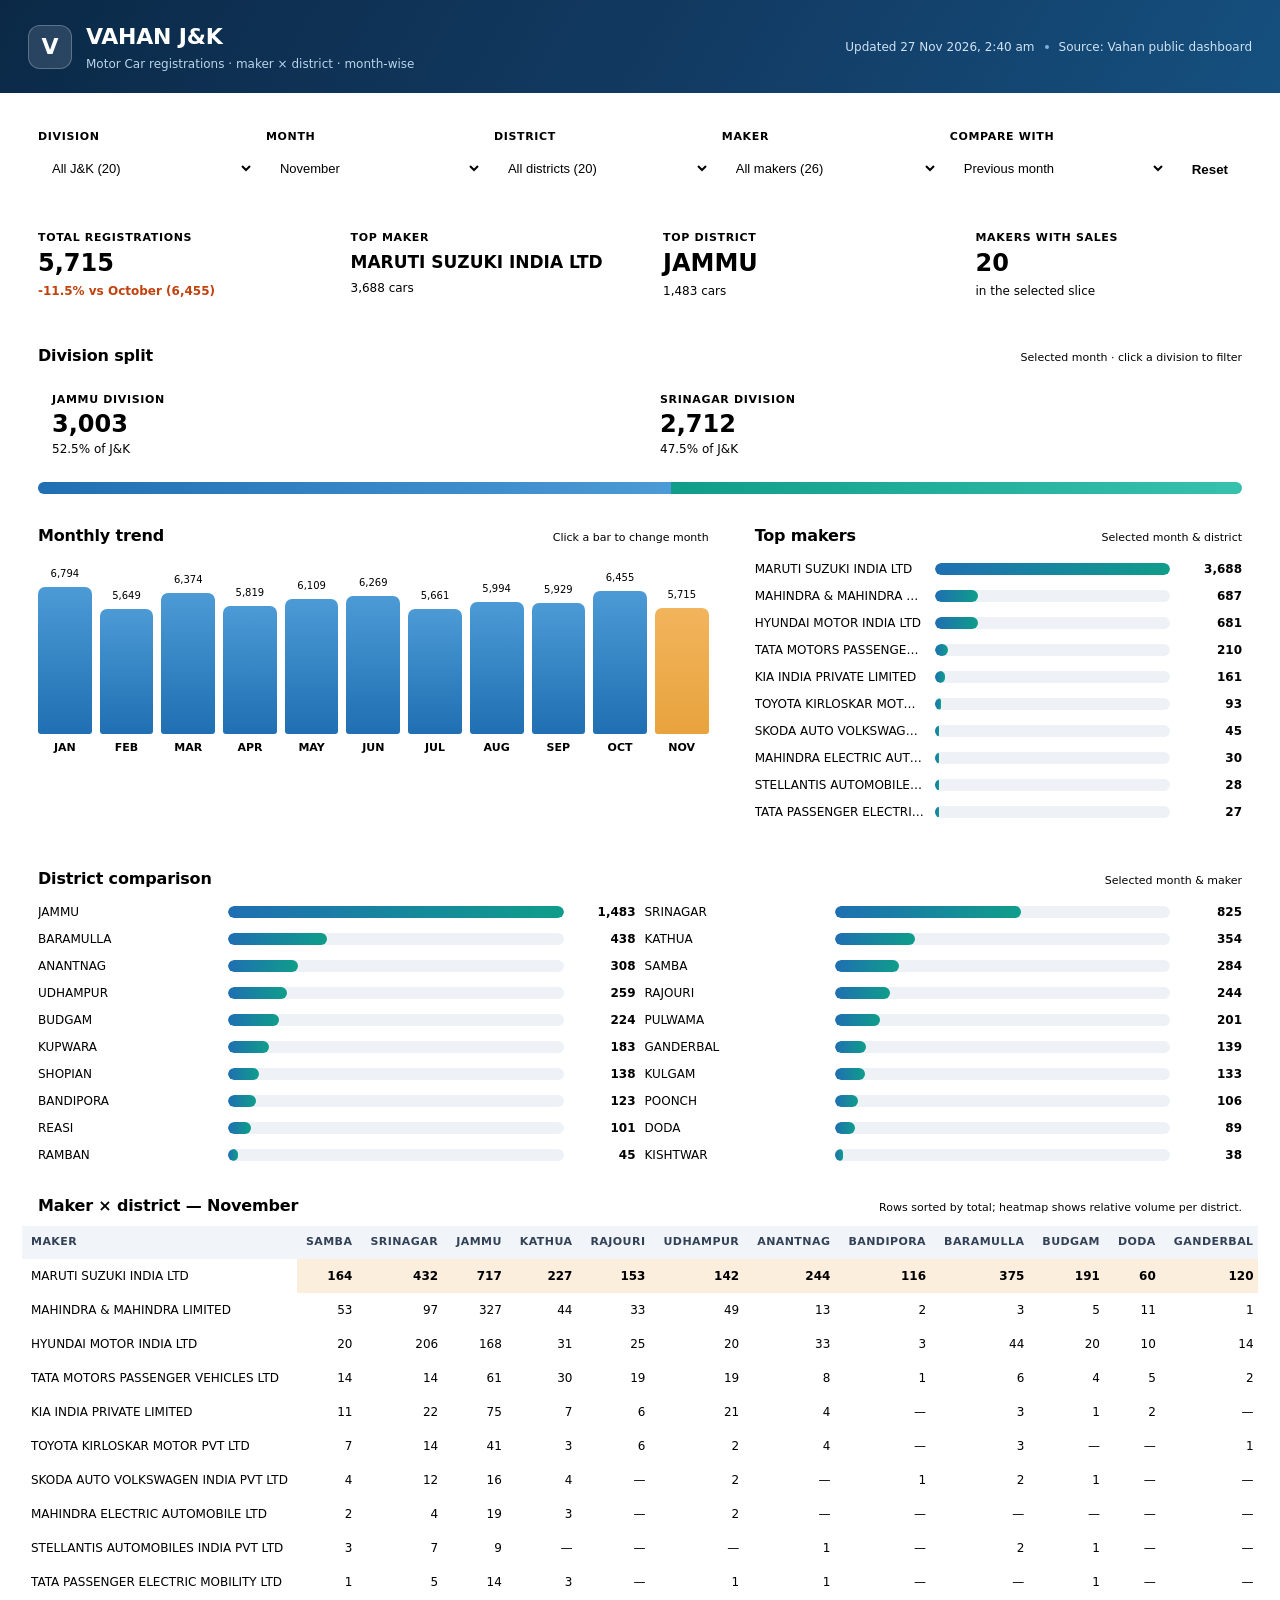
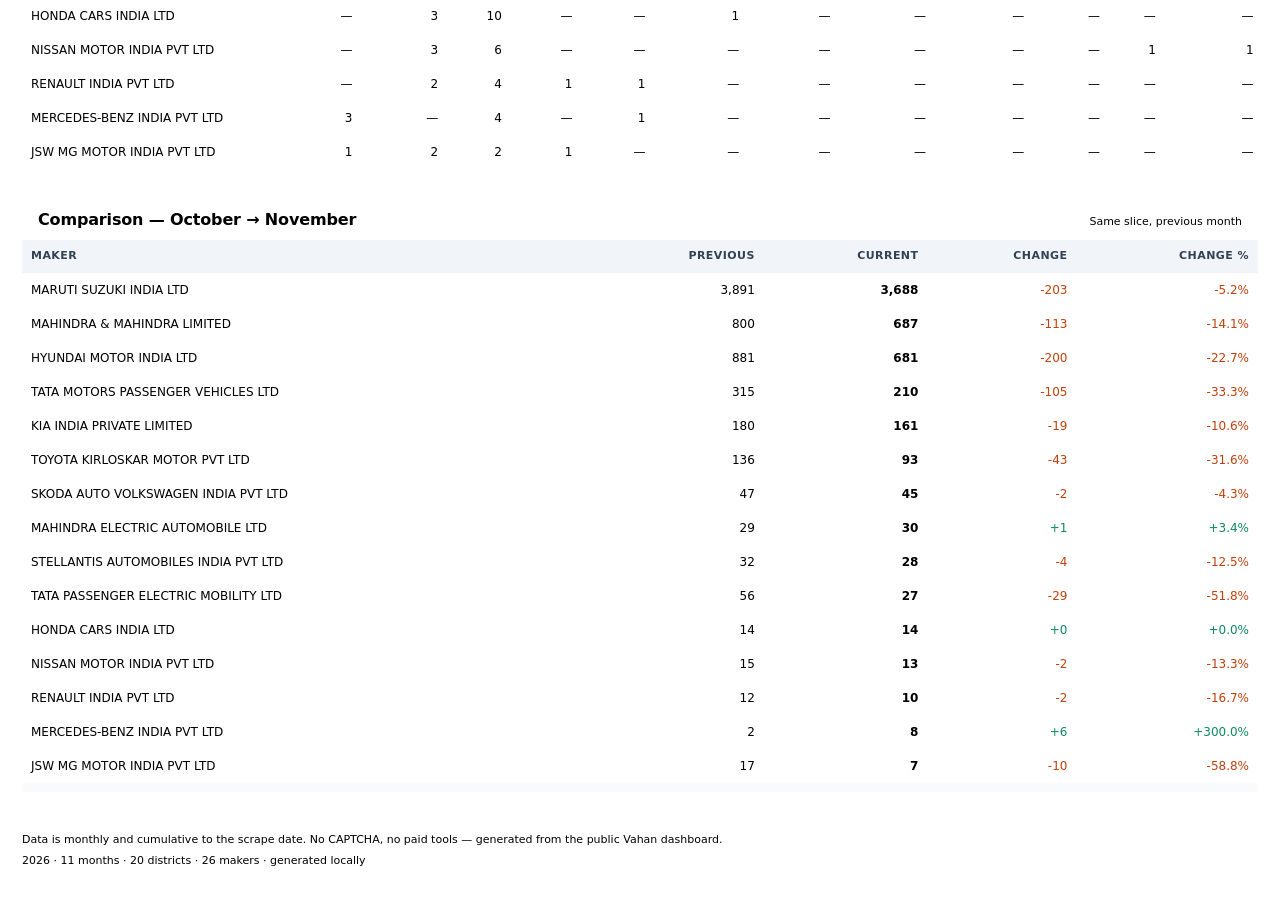
==== commit 260e18a3: "VAHAN update 2026-11-27" ====
--- a/VAHAN_DASHBOARD.html
+++ b/VAHAN_DASHBOARD.html
@@ -382,7 +382,7 @@
 </footer>
 
 <script>
-window.VAHAN_DATA = {"updated":"2026-11-26T08:11:08+05:30","year":2026,"current":"NOV","months":["JAN","FEB","MAR","APR","MAY","JUN","JUL","AUG","SEP","OCT","NOV"],"districts":["SAMBA ARTO - JK21","SRINAGAR RTO - JK1","JAMMU RTO - JK2","KATHUA RTO - JK8","RAJOURI ARTO - JK11","UDHAMPUR ARTO - JK14","ANANTNAG ARTO - JK3","BANDIPORA ARTO - JK15","BARAMULLA ARTO - JK5","BUDGAM ARTO - JK4","DODA ARTO - JK6","GANDERBAL ARTO - JK16","KISHTWAR ARTO - JK17","KULGAM ARTO - JK18","KUPWARA ARTO - JK9","POONCH ARTO - JK12","PULWAMA ARTO - JK13","RAMBAN ARTO - JK19","REASI ARTO - JK20","SHOPIAN ARTO - JK22"],"makers":["BMW INDIA PVT LTD","BYD INDIA PRIVATE LIMITED","FORCE MOTORS LIMITED","HONDA CARS INDIA LTD","HYUNDAI MOTOR INDIA LTD","ISUZU MOTORS INDIA PVT LTD","JAGUAR LAND ROVER INDIA LIMITED","JSW MG MOTOR INDIA PVT LTD","KIA INDIA PRIVATE LIMITED","MAHINDRA & MAHINDRA LIMITED","MAHINDRA DEFENCE SYSTEMS LTD","MAHINDRA ELECTRIC AUTOMOBILE LTD","MARUTI SUZUKI INDIA LTD","MERCEDES -BENZ AG","MERCEDES-BENZ INDIA PVT LTD","NISSAN MOTOR INDIA PVT LTD","RENAULT INDIA PVT LTD","SKODA AUTO VOLKSWAGEN INDIA PVT LTD","STELLANTIS AUTOMOBILES INDIA PVT LTD","STELLANTIS INDIA PVT LTD","TATA MOTORS LTD","TATA MOTORS PASSENGER VEHICLES LTD","TATA PASSENGER ELECTRIC MOBILITY LTD","TOYOTA KIRLOSKAR MOTOR PVT LTD","VINFAST AUTO INDIA PVT LTD","VOLKSWAGEN AG"],"values":{"JAN":{"SAMBA ARTO - JK21":{"HONDA CARS INDIA LTD":1,"HYUNDAI MOTOR INDIA LTD":35,"KIA INDIA PRIVATE LIMITED":11,"MAHINDRA & MAHINDRA LIMITED":49,"MARUTI SUZUKI INDIA LTD":142,"SKODA AUTO VOLKSWAGEN INDIA PVT LTD":2,"STELLANTIS AUTOMOBILES INDIA PVT LTD":1,"TATA MOTORS PASSENGER VEHICLES LTD":11,"TATA PASSENGER ELECTRIC MOBILITY LTD":3,"TOYOTA KIRLOSKAR MOTOR PVT LTD":7},"SRINAGAR RTO - JK1":{"FORCE MOTORS LIMITED":1,"HONDA CARS INDIA LTD":4,"HYUNDAI MOTOR INDIA LTD":300,"JAGUAR LAND ROVER INDIA LIMITED":1,"JSW MG MOTOR INDIA PVT LTD":3,"KIA INDIA PRIVATE LIMITED":31,"MAHINDRA ELECTRIC AUTOMOBILE LTD":2,"MAHINDRA & MAHINDRA LIMITED":121,"MARUTI SUZUKI INDIA LTD":518,"NISSAN MOTOR INDIA PVT LTD":3,"RENAULT INDIA PVT LTD":2,"SKODA AUTO VOLKSWAGEN INDIA PVT LTD":20,"TATA MOTORS PASSENGER VEHICLES LTD":24,"TOYOTA KIRLOSKAR MOTOR PVT LTD":30},"JAMMU RTO - JK2":{"BMW INDIA PVT LTD":2,"FORCE MOTORS LIMITED":8,"HONDA CARS INDIA LTD":10,"HYUNDAI MOTOR INDIA LTD":230,"JSW MG MOTOR INDIA PVT LTD":12,"KIA INDIA PRIVATE LIMITED":80,"MAHINDRA ELECTRIC AUTOMOBILE LTD":4,"MAHINDRA & MAHINDRA LIMITED":438,"MARUTI SUZUKI INDIA LTD":855,"MERCEDES-BENZ INDIA PVT LTD":2,"NISSAN MOTOR INDIA PVT LTD":5,"RENAULT INDIA PVT LTD":1,"SKODA AUTO VOLKSWAGEN INDIA PVT LTD":31,"STELLANTIS AUTOMOBILES INDIA PVT LTD":15,"STELLANTIS INDIA PVT LTD":1,"TATA MOTORS PASSENGER VEHICLES LTD":82,"TATA PASSENGER ELECTRIC MOBILITY LTD":18,"TOYOTA KIRLOSKAR MOTOR PVT LTD":29},"KATHUA RTO - JK8":{"HONDA CARS INDIA LTD":3,"HYUNDAI MOTOR INDIA LTD":43,"KIA INDIA PRIVATE LIMITED":4,"MAHINDRA ELECTRIC AUTOMOBILE LTD":2,"MAHINDRA & MAHINDRA LIMITED":39,"MARUTI SUZUKI INDIA LTD":180,"NISSAN MOTOR INDIA PVT LTD":1,"RENAULT INDIA PVT LTD":1,"SKODA AUTO VOLKSWAGEN INDIA PVT LTD":1,"TATA MOTORS PASSENGER VEHICLES LTD":17,"TATA PASSENGER ELECTRIC MOBILITY LTD":1,"TOYOTA KIRLOSKAR MOTOR PVT LTD":2},"RAJOURI ARTO - JK11":{"HYUNDAI MOTOR INDIA LTD":34,"ISUZU MOTORS INDIA PVT LTD":1,"KIA INDIA PRIVATE LIMITED":8,"MAHINDRA DEFENCE SYSTEMS LTD":1,"MAHINDRA & MAHINDRA LIMITED":36,"MARUTI SUZUKI INDIA LTD":199,"RENAULT INDIA PVT LTD":2,"SKODA AUTO VOLKSWAGEN INDIA PVT LTD":2,"STELLANTIS AUTOMOBILES INDIA PVT LTD":1,"TATA MOTORS LTD":1,"TATA MOTORS PASSENGER VEHICLES LTD":14,"TATA PASSENGER ELECTRIC MOBILITY LTD":1},"UDHAMPUR ARTO - JK14":{"HYUNDAI MOTOR INDIA LTD":28,"KIA INDIA PRIVATE LIMITED":17,"MAHINDRA & MAHINDRA LIMITED":26,"MARUTI SUZUKI INDIA LTD":93,"TATA MOTORS PASSENGER VEHICLES LTD":15,"TATA PASSENGER ELECTRIC MOBILITY LTD":1,"TOYOTA KIRLOSKAR MOTOR PVT LTD":5},"ANANTNAG ARTO - JK3":{"HYUNDAI MOTOR INDIA LTD":56,"KIA INDIA PRIVATE LIMITED":4,"MAHINDRA & MAHINDRA LIMITED":17,"MARUTI SUZUKI INDIA LTD":300,"NISSAN MOTOR INDIA PVT LTD":1,"TATA MOTORS PASSENGER VEHICLES LTD":12,"TOYOTA KIRLOSKAR MOTOR PVT LTD":2},"BANDIPORA ARTO - JK15":{"HYUNDAI MOTOR INDIA LTD":16,"KIA INDIA PRIVATE LIMITED":1,"MAHINDRA & MAHINDRA LIMITED":1,"MARUTI SUZUKI INDIA LTD":138,"TATA MOTORS PASSENGER VEHICLES LTD":1},"BARAMULLA ARTO - JK5":{"HYUNDAI MOTOR INDIA LTD":76,"JSW MG MOTOR INDIA PVT LTD":1,"KIA INDIA PRIVATE LIMITED":7,"MAHINDRA ELECTRIC AUTOMOBILE LTD":1,"MAHINDRA & MAHINDRA LIMITED":17,"MARUTI SUZUKI INDIA LTD":451,"SKODA AUTO VOLKSWAGEN INDIA PVT LTD":1,"STELLANTIS AUTOMOBILES INDIA PVT LTD":1,"TATA MOTORS PASSENGER VEHICLES LTD":14,"TATA PASSENGER ELECTRIC MOBILITY LTD":1,"TOYOTA KIRLOSKAR MOTOR PVT LTD":9},"BUDGAM ARTO - JK4":{"HYUNDAI MOTOR INDIA LTD":28,"KIA INDIA PRIVATE LIMITED":7,"MAHINDRA & MAHINDRA LIMITED":4,"MARUTI SUZUKI INDIA LTD":236,"NISSAN MOTOR INDIA PVT LTD":1,"TATA MOTORS PASSENGER VEHICLES LTD":3,"TATA PASSENGER ELECTRIC MOBILITY LTD":1,"TOYOTA KIRLOSKAR MOTOR PVT LTD":5,"VINFAST AUTO INDIA PVT LTD":1},"DODA ARTO - JK6":{"HYUNDAI MOTOR INDIA LTD":17,"KIA INDIA PRIVATE LIMITED":3,"MAHINDRA & MAHINDRA LIMITED":6,"MARUTI SUZUKI INDIA LTD":52,"SKODA AUTO VOLKSWAGEN INDIA PVT LTD":1,"TATA MOTORS PASSENGER VEHICLES LTD":5,"TOYOTA KIRLOSKAR MOTOR PVT LTD":1},"GANDERBAL ARTO - JK16":{"HYUNDAI MOTOR INDIA LTD":27,"KIA INDIA PRIVATE LIMITED":1,"MARUTI SUZUKI INDIA LTD":145,"NISSAN MOTOR INDIA PVT LTD":2,"RENAULT INDIA PVT LTD":1,"TATA MOTORS PASSENGER VEHICLES LTD":5,"TATA PASSENGER ELECTRIC MOBILITY LTD":1,"TOYOTA KIRLOSKAR MOTOR PVT LTD":2},"KISHTWAR ARTO - JK17":{"HYUNDAI MOTOR INDIA LTD":5,"KIA INDIA PRIVATE LIMITED":5,"MAHINDRA & MAHINDRA LIMITED":4,"MARUTI SUZUKI INDIA LTD":22,"TATA MOTORS PASSENGER VEHICLES LTD":3},"KULGAM ARTO - JK18":{"HYUNDAI MOTOR INDIA LTD":14,"MAHINDRA & MAHINDRA LIMITED":6,"MARUTI SUZUKI INDIA LTD":128,"TATA MOTORS PASSENGER VEHICLES LTD":3,"TOYOTA KIRLOSKAR MOTOR PVT LTD":3},"KUPWARA ARTO - JK9":{"HYUNDAI MOTOR INDIA LTD":40,"JSW MG MOTOR INDIA PVT LTD":1,"KIA INDIA PRIVATE LIMITED":1,"MAHINDRA & MAHINDRA LIMITED":3,"MARUTI SUZUKI INDIA LTD":202,"NISSAN MOTOR INDIA PVT LTD":1,"TATA MOTORS PASSENGER VEHICLES LTD":4},"POONCH ARTO - JK12":{"HYUNDAI MOTOR INDIA LTD":24,"KIA INDIA PRIVATE LIMITED":4,"MAHINDRA & MAHINDRA LIMITED":29,"MARUTI SUZUKI INDIA LTD":114,"NISSAN MOTOR INDIA PVT LTD":1,"STELLANTIS AUTOMOBILES INDIA PVT LTD":1,"TATA MOTORS PASSENGER VEHICLES LTD":1},"PULWAMA ARTO - JK13":{"HYUNDAI MOTOR INDIA LTD":31,"JSW MG MOTOR INDIA PVT LTD":1,"KIA INDIA PRIVATE LIMITED":4,"MAHINDRA & MAHINDRA LIMITED":8,"MARUTI SUZUKI INDIA LTD":194,"NISSAN MOTOR INDIA PVT LTD":2,"SKODA AUTO VOLKSWAGEN INDIA PVT LTD":2,"TATA MOTORS PASSENGER VEHICLES LTD":5,"TOYOTA KIRLOSKAR MOTOR PVT LTD":5},"RAMBAN ARTO - JK19":{"HYUNDAI MOTOR INDIA LTD":9,"KIA INDIA PRIVATE LIMITED":1,"MAHINDRA & MAHINDRA LIMITED":4,"MARUTI SUZUKI INDIA LTD":41,"RENAULT INDIA PVT LTD":1,"TATA MOTORS PASSENGER VEHICLES LTD":5},"REASI ARTO - JK20":{"HYUNDAI MOTOR INDIA LTD":4,"KIA INDIA PRIVATE LIMITED":4,"MAHINDRA & MAHINDRA LIMITED":17,"MARUTI SUZUKI INDIA LTD":46,"STELLANTIS AUTOMOBILES INDIA PVT LTD":1,"TATA MOTORS PASSENGER VEHICLES LTD":5,"TOYOTA KIRLOSKAR MOTOR PVT LTD":1},"SHOPIAN ARTO - JK22":{"HONDA CARS INDIA LTD":1,"HYUNDAI MOTOR INDIA LTD":29,"KIA INDIA PRIVATE LIMITED":2,"MAHINDRA & MAHINDRA LIMITED":10,"MARUTI SUZUKI INDIA LTD":126,"NISSAN MOTOR INDIA PVT LTD":1,"SKODA AUTO VOLKSWAGEN INDIA PVT LTD":2,"TATA MOTORS PASSENGER VEHICLES LTD":4,"TOYOTA KIRLOSKAR MOTOR PVT LTD":2}},"FEB":{"SAMBA ARTO - JK21":{"HYUNDAI MOTOR INDIA LTD":27,"KIA INDIA PRIVATE LIMITED":8,"MAHINDRA & MAHINDRA LIMITED":57,"MARUTI SUZUKI INDIA LTD":129,"MERCEDES-BENZ INDIA PVT LTD":1,"SKODA AUTO VOLKSWAGEN INDIA PVT LTD":2,"STELLANTIS AUTOMOBILES INDIA PVT LTD":1,"TATA MOTORS PASSENGER VEHICLES LTD":16,"TATA PASSENGER ELECTRIC MOBILITY LTD":3,"TOYOTA KIRLOSKAR MOTOR PVT LTD":6},"SRINAGAR RTO - JK1":{"BMW INDIA PVT LTD":1,"HONDA CARS INDIA LTD":1,"HYUNDAI MOTOR INDIA LTD":290,"JAGUAR LAND ROVER INDIA LIMITED":1,"JSW MG MOTOR INDIA PVT LTD":7,"KIA INDIA PRIVATE LIMITED":34,"MAHINDRA ELECTRIC AUTOMOBILE LTD":1,"MAHINDRA & MAHINDRA LIMITED":139,"MARUTI SUZUKI INDIA LTD":469,"NISSAN MOTOR INDIA PVT LTD":2,"RENAULT INDIA PVT LTD":4,"SKODA AUTO VOLKSWAGEN INDIA PVT LTD":10,"STELLANTIS AUTOMOBILES INDIA PVT LTD":5,"TATA MOTORS PASSENGER VEHICLES LTD":34,"TATA PASSENGER ELECTRIC MOBILITY LTD":3,"TOYOTA KIRLOSKAR MOTOR PVT LTD":35},"JAMMU RTO - JK2":{"HONDA CARS INDIA LTD":5,"HYUNDAI MOTOR INDIA LTD":202,"JSW MG MOTOR INDIA PVT LTD":4,"KIA INDIA PRIVATE LIMITED":60,"MAHINDRA ELECTRIC AUTOMOBILE LTD":6,"MAHINDRA & MAHINDRA LIMITED":312,"MARUTI SUZUKI INDIA LTD":584,"MERCEDES-BENZ INDIA PVT LTD":3,"NISSAN MOTOR INDIA PVT LTD":4,"RENAULT INDIA PVT LTD":5,"SKODA AUTO VOLKSWAGEN INDIA PVT LTD":23,"STELLANTIS AUTOMOBILES INDIA PVT LTD":8,"STELLANTIS INDIA PVT LTD":1,"TATA MOTORS PASSENGER VEHICLES LTD":125,"TATA PASSENGER ELECTRIC MOBILITY LTD":6,"TOYOTA KIRLOSKAR MOTOR PVT LTD":46,"VINFAST AUTO INDIA PVT LTD":9},"KATHUA RTO - JK8":{"HONDA CARS INDIA LTD":1,"HYUNDAI MOTOR INDIA LTD":40,"KIA INDIA PRIVATE LIMITED":12,"MAHINDRA ELECTRIC AUTOMOBILE LTD":3,"MAHINDRA & MAHINDRA LIMITED":52,"MARUTI SUZUKI INDIA LTD":144,"NISSAN MOTOR INDIA PVT LTD":2,"RENAULT INDIA PVT LTD":1,"SKODA AUTO VOLKSWAGEN INDIA PVT LTD":4,"STELLANTIS AUTOMOBILES INDIA PVT LTD":1,"TATA MOTORS PASSENGER VEHICLES LTD":32,"TATA PASSENGER ELECTRIC MOBILITY LTD":1,"TOYOTA KIRLOSKAR MOTOR PVT LTD":1,"VINFAST AUTO INDIA PVT LTD":1},"RAJOURI ARTO - JK11":{"HYUNDAI MOTOR INDIA LTD":36,"KIA INDIA PRIVATE LIMITED":3,"MAHINDRA & MAHINDRA LIMITED":44,"MARUTI SUZUKI INDIA LTD":112,"RENAULT INDIA PVT LTD":2,"TATA MOTORS PASSENGER VEHICLES LTD":23,"TOYOTA KIRLOSKAR MOTOR PVT LTD":3},"UDHAMPUR ARTO - JK14":{"HYUNDAI MOTOR INDIA LTD":25,"KIA INDIA PRIVATE LIMITED":12,"MAHINDRA ELECTRIC AUTOMOBILE LTD":1,"MAHINDRA & MAHINDRA LIMITED":31,"MARUTI SUZUKI INDIA LTD":83,"SKODA AUTO VOLKSWAGEN INDIA PVT LTD":2,"TATA MOTORS PASSENGER VEHICLES LTD":33,"TATA PASSENGER ELECTRIC MOBILITY LTD":1,"TOYOTA KIRLOSKAR MOTOR PVT LTD":9},"ANANTNAG ARTO - JK3":{"HYUNDAI MOTOR INDIA LTD":62,"JSW MG MOTOR INDIA PVT LTD":2,"KIA INDIA PRIVATE LIMITED":6,"MAHINDRA & MAHINDRA LIMITED":24,"MARUTI SUZUKI INDIA LTD":210,"RENAULT INDIA PVT LTD":2,"SKODA AUTO VOLKSWAGEN INDIA PVT LTD":1,"TATA MOTORS PASSENGER VEHICLES LTD":18,"TOYOTA KIRLOSKAR MOTOR PVT LTD":2},"BANDIPORA ARTO - JK15":{"HYUNDAI MOTOR INDIA LTD":17,"KIA INDIA PRIVATE LIMITED":2,"MAHINDRA & MAHINDRA LIMITED":2,"MARUTI SUZUKI INDIA LTD":121,"NISSAN MOTOR INDIA PVT LTD":1,"RENAULT INDIA PVT LTD":1,"TATA MOTORS PASSENGER VEHICLES LTD":4},"BARAMULLA ARTO - JK5":{"HYUNDAI MOTOR INDIA LTD":66,"JSW MG MOTOR INDIA PVT LTD":2,"KIA INDIA PRIVATE LIMITED":4,"MAHINDRA ELECTRIC AUTOMOBILE LTD":1,"MAHINDRA & MAHINDRA LIMITED":14,"MARUTI SUZUKI INDIA LTD":307,"SKODA AUTO VOLKSWAGEN INDIA PVT LTD":2,"STELLANTIS AUTOMOBILES INDIA PVT LTD":1,"TATA MOTORS PASSENGER VEHICLES LTD":19,"TOYOTA KIRLOSKAR MOTOR PVT LTD":7},"BUDGAM ARTO - JK4":{"HYUNDAI MOTOR INDIA LTD":39,"KIA INDIA PRIVATE LIMITED":6,"MAHINDRA & MAHINDRA LIMITED":8,"MARUTI SUZUKI INDIA LTD":168,"NISSAN MOTOR INDIA PVT LTD":1,"SKODA AUTO VOLKSWAGEN INDIA PVT LTD":1,"STELLANTIS AUTOMOBILES INDIA PVT LTD":1,"TATA MOTORS PASSENGER VEHICLES LTD":11,"TOYOTA KIRLOSKAR MOTOR PVT LTD":1},"DODA ARTO - JK6":{"HYUNDAI MOTOR INDIA LTD":10,"KIA INDIA PRIVATE LIMITED":1,"MAHINDRA & MAHINDRA LIMITED":8,"MARUTI SUZUKI INDIA LTD":40,"RENAULT INDIA PVT LTD":1,"STELLANTIS AUTOMOBILES INDIA PVT LTD":2,"TATA MOTORS PASSENGER VEHICLES LTD":9},"GANDERBAL ARTO - JK16":{"HYUNDAI MOTOR INDIA LTD":18,"KIA INDIA PRIVATE LIMITED":1,"MAHINDRA & MAHINDRA LIMITED":1,"MARUTI SUZUKI INDIA LTD":112,"STELLANTIS AUTOMOBILES INDIA PVT LTD":1,"TATA MOTORS PASSENGER VEHICLES LTD":8},"KISHTWAR ARTO - JK17":{"HYUNDAI MOTOR INDIA LTD":2,"KIA INDIA PRIVATE LIMITED":2,"MAHINDRA & MAHINDRA LIMITED":4,"MARUTI SUZUKI INDIA LTD":24,"TATA MOTORS PASSENGER VEHICLES LTD":8,"TATA PASSENGER ELECTRIC MOBILITY LTD":1},"KULGAM ARTO - JK18":{"HYUNDAI MOTOR INDIA LTD":19,"MAHINDRA & MAHINDRA LIMITED":4,"MARUTI SUZUKI INDIA LTD":85,"TATA MOTORS PASSENGER VEHICLES LTD":7,"TOYOTA KIRLOSKAR MOTOR PVT LTD":1},"KUPWARA ARTO - JK9":{"HYUNDAI MOTOR INDIA LTD":29,"KIA INDIA PRIVATE LIMITED":2,"MAHINDRA & MAHINDRA LIMITED":4,"MARUTI SUZUKI INDIA LTD":114,"TATA MOTORS PASSENGER VEHICLES LTD":7,"TOYOTA KIRLOSKAR MOTOR PVT LTD":2},"POONCH ARTO - JK12":{"HYUNDAI MOTOR INDIA LTD":18,"KIA INDIA PRIVATE LIMITED":2,"MAHINDRA & MAHINDRA LIMITED":15,"MARUTI SUZUKI INDIA LTD":54,"NISSAN MOTOR INDIA PVT LTD":1,"RENAULT INDIA PVT LTD":1,"SKODA AUTO VOLKSWAGEN INDIA PVT LTD":1,"TATA MOTORS PASSENGER VEHICLES LTD":7},"PULWAMA ARTO - JK13":{"HYUNDAI MOTOR INDIA LTD":33,"KIA INDIA PRIVATE LIMITED":5,"MAHINDRA & MAHINDRA LIMITED":9,"MARUTI SUZUKI INDIA LTD":184,"RENAULT INDIA PVT LTD":1,"STELLANTIS AUTOMOBILES INDIA PVT LTD":1,"TATA MOTORS PASSENGER VEHICLES LTD":8,"TOYOTA KIRLOSKAR MOTOR PVT LTD":2},"RAMBAN ARTO - JK19":{"HYUNDAI MOTOR INDIA LTD":1,"KIA INDIA PRIVATE LIMITED":1,"MAHINDRA & MAHINDRA LIMITED":3,"MARUTI SUZUKI INDIA LTD":22,"TATA MOTORS PASSENGER VEHICLES LTD":7,"TOYOTA KIRLOSKAR MOTOR PVT LTD":2},"REASI ARTO - JK20":{"HYUNDAI MOTOR INDIA LTD":8,"KIA INDIA PRIVATE LIMITED":2,"MAHINDRA & MAHINDRA LIMITED":11,"MARUTI SUZUKI INDIA LTD":39,"SKODA AUTO VOLKSWAGEN INDIA PVT LTD":1,"STELLANTIS AUTOMOBILES INDIA PVT LTD":1,"TATA MOTORS PASSENGER VEHICLES LTD":10},"SHOPIAN ARTO - JK22":{"HYUNDAI MOTOR INDIA LTD":21,"KIA INDIA PRIVATE LIMITED":1,"MAHINDRA & MAHINDRA LIMITED":8,"MARUTI SUZUKI INDIA LTD":93,"RENAULT INDIA PVT LTD":1,"TATA MOTORS PASSENGER VEHICLES LTD":10}},"MAR":{"SAMBA ARTO - JK21":{"HONDA CARS INDIA LTD":3,"HYUNDAI MOTOR INDIA LTD":21,"KIA INDIA PRIVATE LIMITED":11,"MAHINDRA ELECTRIC AUTOMOBILE LTD":1,"MAHINDRA & MAHINDRA LIMITED":62,"MARUTI SUZUKI INDIA LTD":108,"SKODA AUTO VOLKSWAGEN INDIA PVT LTD":3,"TATA MOTORS PASSENGER VEHICLES LTD":23,"TATA PASSENGER ELECTRIC MOBILITY LTD":3,"TOYOTA KIRLOSKAR MOTOR PVT LTD":6},"SRINAGAR RTO - JK1":{"HONDA CARS INDIA LTD":3,"HYUNDAI MOTOR INDIA LTD":309,"JSW MG MOTOR INDIA PVT LTD":4,"KIA INDIA PRIVATE LIMITED":28,"MAHINDRA ELECTRIC AUTOMOBILE LTD":3,"MAHINDRA & MAHINDRA LIMITED":145,"MARUTI SUZUKI INDIA LTD":461,"MERCEDES-BENZ INDIA PVT LTD":1,"NISSAN MOTOR INDIA PVT LTD":5,"SKODA AUTO VOLKSWAGEN INDIA PVT LTD":17,"STELLANTIS AUTOMOBILES INDIA PVT LTD":3,"TATA MOTORS PASSENGER VEHICLES LTD":31,"TATA PASSENGER ELECTRIC MOBILITY LTD":1,"TOYOTA KIRLOSKAR MOTOR PVT LTD":19},"JAMMU RTO - JK2":{"BMW INDIA PVT LTD":2,"HONDA CARS INDIA LTD":15,"HYUNDAI MOTOR INDIA LTD":232,"JSW MG MOTOR INDIA PVT LTD":6,"KIA INDIA PRIVATE LIMITED":90,"MAHINDRA ELECTRIC AUTOMOBILE LTD":8,"MAHINDRA & MAHINDRA LIMITED":582,"MARUTI SUZUKI INDIA LTD":691,"MERCEDES -BENZ AG":1,"MERCEDES-BENZ INDIA PVT LTD":2,"NISSAN MOTOR INDIA PVT LTD":5,"RENAULT INDIA PVT LTD":7,"SKODA AUTO VOLKSWAGEN INDIA PVT LTD":32,"STELLANTIS AUTOMOBILES INDIA PVT LTD":7,"STELLANTIS INDIA PVT LTD":2,"TATA MOTORS PASSENGER VEHICLES LTD":140,"TATA PASSENGER ELECTRIC MOBILITY LTD":13,"TOYOTA KIRLOSKAR MOTOR PVT LTD":95,"VINFAST AUTO INDIA PVT LTD":4},"KATHUA RTO - JK8":{"BMW INDIA PVT LTD":1,"HYUNDAI MOTOR INDIA LTD":42,"KIA INDIA PRIVATE LIMITED":4,"MAHINDRA & MAHINDRA LIMITED":69,"MARUTI SUZUKI INDIA LTD":207,"RENAULT INDIA PVT LTD":1,"SKODA AUTO VOLKSWAGEN INDIA PVT LTD":3,"TATA MOTORS PASSENGER VEHICLES LTD":33,"TATA PASSENGER ELECTRIC MOBILITY LTD":1,"TOYOTA KIRLOSKAR MOTOR PVT LTD":7},"RAJOURI ARTO - JK11":{"HONDA CARS INDIA LTD":1,"HYUNDAI MOTOR INDIA LTD":36,"JSW MG MOTOR INDIA PVT LTD":1,"KIA INDIA PRIVATE LIMITED":7,"MAHINDRA & MAHINDRA LIMITED":45,"MARUTI SUZUKI INDIA LTD":140,"NISSAN MOTOR INDIA PVT LTD":1,"RENAULT INDIA PVT LTD":4,"STELLANTIS INDIA PVT LTD":1,"TATA MOTORS PASSENGER VEHICLES LTD":27,"TOYOTA KIRLOSKAR MOTOR PVT LTD":4},"UDHAMPUR ARTO - JK14":{"HONDA CARS INDIA LTD":1,"HYUNDAI MOTOR INDIA LTD":23,"KIA INDIA PRIVATE LIMITED":15,"MAHINDRA ELECTRIC AUTOMOBILE LTD":1,"MAHINDRA & MAHINDRA LIMITED":37,"MARUTI SUZUKI INDIA LTD":93,"RENAULT INDIA PVT LTD":1,"SKODA AUTO VOLKSWAGEN INDIA PVT LTD":1,"STELLANTIS AUTOMOBILES INDIA PVT LTD":3,"TATA MOTORS PASSENGER VEHICLES LTD":37,"TATA PASSENGER ELECTRIC MOBILITY LTD":4,"TOYOTA KIRLOSKAR MOTOR PVT LTD":3},"ANANTNAG ARTO - JK3":{"HYUNDAI MOTOR INDIA LTD":58,"KIA INDIA PRIVATE LIMITED":5,"MAHINDRA & MAHINDRA LIMITED":19,"MARUTI SUZUKI INDIA LTD":210,"NISSAN MOTOR INDIA PVT LTD":1,"SKODA AUTO VOLKSWAGEN INDIA PVT LTD":2,"TATA MOTORS PASSENGER VEHICLES LTD":19,"TOYOTA KIRLOSKAR MOTOR PVT LTD":2},"BANDIPORA ARTO - JK15":{"HYUNDAI MOTOR INDIA LTD":13,"KIA INDIA PRIVATE LIMITED":2,"MAHINDRA & MAHINDRA LIMITED":3,"MARUTI SUZUKI INDIA LTD":90,"TATA MOTORS PASSENGER VEHICLES LTD":4,"TATA PASSENGER ELECTRIC MOBILITY LTD":1},"BARAMULLA ARTO - JK5":{"HYUNDAI MOTOR INDIA LTD":54,"KIA INDIA PRIVATE LIMITED":5,"MAHINDRA & MAHINDRA LIMITED":21,"MARUTI SUZUKI INDIA LTD":357,"SKODA AUTO VOLKSWAGEN INDIA PVT LTD":2,"TATA MOTORS PASSENGER VEHICLES LTD":14,"TOYOTA KIRLOSKAR MOTOR PVT LTD":5},"BUDGAM ARTO - JK4":{"HYUNDAI MOTOR INDIA LTD":29,"KIA INDIA PRIVATE LIMITED":8,"MAHINDRA & MAHINDRA LIMITED":6,"MARUTI SUZUKI INDIA LTD":199,"SKODA AUTO VOLKSWAGEN INDIA PVT LTD":1,"STELLANTIS AUTOMOBILES INDIA PVT LTD":1,"TATA MOTORS PASSENGER VEHICLES LTD":4,"TATA PASSENGER ELECTRIC MOBILITY LTD":1,"TOYOTA KIRLOSKAR MOTOR PVT LTD":2},"DODA ARTO - JK6":{"HONDA CARS INDIA LTD":1,"HYUNDAI MOTOR INDIA LTD":8,"KIA INDIA PRIVATE LIMITED":1,"MAHINDRA & MAHINDRA LIMITED":9,"MARUTI SUZUKI INDIA LTD":49,"SKODA AUTO VOLKSWAGEN INDIA PVT LTD":1,"STELLANTIS AUTOMOBILES INDIA PVT LTD":1,"TATA MOTORS PASSENGER VEHICLES LTD":13},"GANDERBAL ARTO - JK16":{"HYUNDAI MOTOR INDIA LTD":14,"MAHINDRA & MAHINDRA LIMITED":3,"MARUTI SUZUKI INDIA LTD":107,"SKODA AUTO VOLKSWAGEN INDIA PVT LTD":1,"TATA MOTORS PASSENGER VEHICLES LTD":4},"KISHTWAR ARTO - JK17":{"HYUNDAI MOTOR INDIA LTD":4,"JSW MG MOTOR INDIA PVT LTD":1,"KIA INDIA PRIVATE LIMITED":1,"MAHINDRA & MAHINDRA LIMITED":5,"MARUTI SUZUKI INDIA LTD":21,"STELLANTIS AUTOMOBILES INDIA PVT LTD":1,"TATA MOTORS PASSENGER VEHICLES LTD":12},"KULGAM ARTO - JK18":{"HYUNDAI MOTOR INDIA LTD":12,"KIA INDIA PRIVATE LIMITED":2,"MAHINDRA & MAHINDRA LIMITED":3,"MARUTI SUZUKI INDIA LTD":96,"TATA MOTORS PASSENGER VEHICLES LTD":3,"TOYOTA KIRLOSKAR MOTOR PVT LTD":1},"KUPWARA ARTO - JK9":{"HYUNDAI MOTOR INDIA LTD":35,"MAHINDRA & MAHINDRA LIMITED":3,"MARUTI SUZUKI INDIA LTD":136,"TATA MOTORS PASSENGER VEHICLES LTD":6},"POONCH ARTO - JK12":{"HYUNDAI MOTOR INDIA LTD":16,"KIA INDIA PRIVATE LIMITED":3,"MAHINDRA & MAHINDRA LIMITED":15,"MARUTI SUZUKI INDIA LTD":78,"RENAULT INDIA PVT LTD":1,"SKODA AUTO VOLKSWAGEN INDIA PVT LTD":1,"TATA MOTORS PASSENGER VEHICLES LTD":3,"TOYOTA KIRLOSKAR MOTOR PVT LTD":1},"PULWAMA ARTO - JK13":{"HONDA CARS INDIA LTD":1,"HYUNDAI MOTOR INDIA LTD":39,"KIA INDIA PRIVATE LIMITED":3,"MAHINDRA & MAHINDRA LIMITED":9,"MARUTI SUZUKI INDIA LTD":182,"SKODA AUTO VOLKSWAGEN INDIA PVT LTD":2,"STELLANTIS AUTOMOBILES INDIA PVT LTD":2,"TATA MOTORS PASSENGER VEHICLES LTD":3,"TOYOTA KIRLOSKAR MOTOR PVT LTD":7},"RAMBAN ARTO - JK19":{"HYUNDAI MOTOR INDIA LTD":5,"KIA INDIA PRIVATE LIMITED":2,"MAHINDRA & MAHINDRA LIMITED":4,"MARUTI SUZUKI INDIA LTD":26,"NISSAN MOTOR INDIA PVT LTD":1,"TATA MOTORS PASSENGER VEHICLES LTD":2},"REASI ARTO - JK20":{"HYUNDAI MOTOR INDIA LTD":8,"KIA INDIA PRIVATE LIMITED":6,"MAHINDRA & MAHINDRA LIMITED":13,"MARUTI SUZUKI INDIA LTD":43,"NISSAN MOTOR INDIA PVT LTD":2,"SKODA AUTO VOLKSWAGEN INDIA PVT LTD":2,"TATA MOTORS PASSENGER VEHICLES LTD":12,"TOYOTA KIRLOSKAR MOTOR PVT LTD":2},"SHOPIAN ARTO - JK22":{"HYUNDAI MOTOR INDIA LTD":28,"KIA INDIA PRIVATE LIMITED":2,"MAHINDRA & MAHINDRA LIMITED":5,"MARUTI SUZUKI INDIA LTD":92,"TATA MOTORS PASSENGER VEHICLES LTD":1,"TOYOTA KIRLOSKAR MOTOR PVT LTD":1}},"APR":{"SAMBA ARTO - JK21":{"BMW INDIA PVT LTD":1,"HYUNDAI MOTOR INDIA LTD":21,"KIA INDIA PRIVATE LIMITED":8,"MAHINDRA ELECTRIC AUTOMOBILE LTD":1,"MAHINDRA & MAHINDRA LIMITED":42,"MARUTI SUZUKI INDIA LTD":128,"MERCEDES-BENZ INDIA PVT LTD":1,"SKODA AUTO VOLKSWAGEN INDIA PVT LTD":4,"TATA MOTORS PASSENGER VEHICLES LTD":18,"TATA PASSENGER ELECTRIC MOBILITY LTD":5,"TOYOTA KIRLOSKAR MOTOR PVT LTD":3,"VINFAST AUTO INDIA PVT LTD":1},"SRINAGAR RTO - JK1":{"BMW INDIA PVT LTD":1,"HONDA CARS INDIA LTD":2,"HYUNDAI MOTOR INDIA LTD":315,"JAGUAR LAND ROVER INDIA LIMITED":1,"JSW MG MOTOR INDIA PVT LTD":6,"KIA INDIA PRIVATE LIMITED":32,"MAHINDRA ELECTRIC AUTOMOBILE LTD":1,"MAHINDRA & MAHINDRA LIMITED":126,"MARUTI SUZUKI INDIA LTD":489,"MERCEDES-BENZ INDIA PVT LTD":2,"NISSAN MOTOR INDIA PVT LTD":3,"RENAULT INDIA PVT LTD":1,"SKODA AUTO VOLKSWAGEN INDIA PVT LTD":7,"STELLANTIS AUTOMOBILES INDIA PVT LTD":10,"TATA MOTORS PASSENGER VEHICLES LTD":30,"TATA PASSENGER ELECTRIC MOBILITY LTD":9,"TOYOTA KIRLOSKAR MOTOR PVT LTD":32},"JAMMU RTO - JK2":{"BMW INDIA PVT LTD":1,"FORCE MOTORS LIMITED":46,"HONDA CARS INDIA LTD":8,"HYUNDAI MOTOR INDIA LTD":184,"JSW MG MOTOR INDIA PVT LTD":7,"KIA INDIA PRIVATE LIMITED":72,"MAHINDRA ELECTRIC AUTOMOBILE LTD":7,"MAHINDRA & MAHINDRA LIMITED":317,"MARUTI SUZUKI INDIA LTD":547,"MERCEDES-BENZ INDIA PVT LTD":2,"NISSAN MOTOR INDIA PVT LTD":4,"RENAULT INDIA PVT LTD":11,"SKODA AUTO VOLKSWAGEN INDIA PVT LTD":29,"STELLANTIS AUTOMOBILES INDIA PVT LTD":2,"TATA MOTORS PASSENGER VEHICLES LTD":95,"TATA PASSENGER ELECTRIC MOBILITY LTD":14,"TOYOTA KIRLOSKAR MOTOR PVT LTD":61,"VINFAST AUTO INDIA PVT LTD":9},"KATHUA RTO - JK8":{"HONDA CARS INDIA LTD":1,"HYUNDAI MOTOR INDIA LTD":43,"KIA INDIA PRIVATE LIMITED":5,"MAHINDRA ELECTRIC AUTOMOBILE LTD":1,"MAHINDRA & MAHINDRA LIMITED":47,"MARUTI SUZUKI INDIA LTD":143,"RENAULT INDIA PVT LTD":1,"SKODA AUTO VOLKSWAGEN INDIA PVT LTD":9,"STELLANTIS AUTOMOBILES INDIA PVT LTD":1,"TATA MOTORS PASSENGER VEHICLES LTD":32,"TATA PASSENGER ELECTRIC MOBILITY LTD":3,"TOYOTA KIRLOSKAR MOTOR PVT LTD":4,"VINFAST AUTO INDIA PVT LTD":1},"RAJOURI ARTO - JK11":{"HYUNDAI MOTOR INDIA LTD":24,"JSW MG MOTOR INDIA PVT LTD":1,"KIA INDIA PRIVATE LIMITED":6,"MAHINDRA & MAHINDRA LIMITED":43,"MARUTI SUZUKI INDIA LTD":124,"RENAULT INDIA PVT LTD":2,"TATA MOTORS PASSENGER VEHICLES LTD":26,"TOYOTA KIRLOSKAR MOTOR PVT LTD":2},"UDHAMPUR ARTO - JK14":{"HONDA CARS INDIA LTD":1,"HYUNDAI MOTOR INDIA LTD":25,"KIA INDIA PRIVATE LIMITED":16,"MAHINDRA & MAHINDRA LIMITED":41,"MARUTI SUZUKI INDIA LTD":66,"SKODA AUTO VOLKSWAGEN INDIA PVT LTD":3,"TATA MOTORS PASSENGER VEHICLES LTD":33,"TOYOTA KIRLOSKAR MOTOR PVT LTD":8},"ANANTNAG ARTO - JK3":{"HYUNDAI MOTOR INDIA LTD":57,"KIA INDIA PRIVATE LIMITED":6,"MAHINDRA ELECTRIC AUTOMOBILE LTD":1,"MAHINDRA & MAHINDRA LIMITED":21,"MARUTI SUZUKI INDIA LTD":194,"TATA MOTORS PASSENGER VEHICLES LTD":14,"TOYOTA KIRLOSKAR MOTOR PVT LTD":1},"BANDIPORA ARTO - JK15":{"HYUNDAI MOTOR INDIA LTD":11,"KIA INDIA PRIVATE LIMITED":1,"MAHINDRA & MAHINDRA LIMITED":2,"MARUTI SUZUKI INDIA LTD":106,"NISSAN MOTOR INDIA PVT LTD":1,"TATA MOTORS PASSENGER VEHICLES LTD":1},"BARAMULLA ARTO - JK5":{"HYUNDAI MOTOR INDIA LTD":67,"KIA INDIA PRIVATE LIMITED":6,"MAHINDRA & MAHINDRA LIMITED":14,"MARUTI SUZUKI INDIA LTD":369,"RENAULT INDIA PVT LTD":1,"STELLANTIS AUTOMOBILES INDIA PVT LTD":3,"TATA MOTORS PASSENGER VEHICLES LTD":10,"TOYOTA KIRLOSKAR MOTOR PVT LTD":8},"BUDGAM ARTO - JK4":{"HONDA CARS INDIA LTD":1,"HYUNDAI MOTOR INDIA LTD":38,"KIA INDIA PRIVATE LIMITED":9,"MAHINDRA & MAHINDRA LIMITED":11,"MARUTI SUZUKI INDIA LTD":214,"NISSAN MOTOR INDIA PVT LTD":2,"RENAULT INDIA PVT LTD":1,"SKODA AUTO VOLKSWAGEN INDIA PVT LTD":1,"STELLANTIS AUTOMOBILES INDIA PVT LTD":2,"TATA MOTORS PASSENGER VEHICLES LTD":7,"TATA PASSENGER ELECTRIC MOBILITY LTD":2},"DODA ARTO - JK6":{"HYUNDAI MOTOR INDIA LTD":9,"KIA INDIA PRIVATE LIMITED":3,"MAHINDRA & MAHINDRA LIMITED":4,"MARUTI SUZUKI INDIA LTD":49,"SKODA AUTO VOLKSWAGEN INDIA PVT LTD":1,"TATA MOTORS PASSENGER VEHICLES LTD":15,"TOYOTA KIRLOSKAR MOTOR PVT LTD":1},"GANDERBAL ARTO - JK16":{"HYUNDAI MOTOR INDIA LTD":21,"KIA INDIA PRIVATE LIMITED":1,"MAHINDRA & MAHINDRA LIMITED":5,"MARUTI SUZUKI INDIA LTD":96,"NISSAN MOTOR INDIA PVT LTD":1,"TATA MOTORS PASSENGER VEHICLES LTD":6,"TOYOTA KIRLOSKAR MOTOR PVT LTD":3},"KISHTWAR ARTO - JK17":{"HYUNDAI MOTOR INDIA LTD":3,"KIA INDIA PRIVATE LIMITED":1,"MAHINDRA & MAHINDRA LIMITED":4,"MARUTI SUZUKI INDIA LTD":19,"RENAULT INDIA PVT LTD":1,"TATA MOTORS PASSENGER VEHICLES LTD":4,"TOYOTA KIRLOSKAR MOTOR PVT LTD":2},"KULGAM ARTO - JK18":{"HYUNDAI MOTOR INDIA LTD":15,"KIA INDIA PRIVATE LIMITED":2,"MAHINDRA & MAHINDRA LIMITED":3,"MARUTI SUZUKI INDIA LTD":114,"TATA MOTORS PASSENGER VEHICLES LTD":2,"TOYOTA KIRLOSKAR MOTOR PVT LTD":2},"KUPWARA ARTO - JK9":{"HYUNDAI MOTOR INDIA LTD":38,"KIA INDIA PRIVATE LIMITED":3,"MAHINDRA & MAHINDRA LIMITED":5,"MARUTI SUZUKI INDIA LTD":178,"TATA MOTORS PASSENGER VEHICLES LTD":5,"TOYOTA KIRLOSKAR MOTOR PVT LTD":1},"POONCH ARTO - JK12":{"HYUNDAI MOTOR INDIA LTD":17,"KIA INDIA PRIVATE LIMITED":3,"MAHINDRA & MAHINDRA LIMITED":28,"MARUTI SUZUKI INDIA LTD":82,"TATA MOTORS PASSENGER VEHICLES LTD":9},"PULWAMA ARTO - JK13":{"HYUNDAI MOTOR INDIA LTD":32,"KIA INDIA PRIVATE LIMITED":6,"MAHINDRA & MAHINDRA LIMITED":6,"MARUTI SUZUKI INDIA LTD":158,"SKODA AUTO VOLKSWAGEN INDIA PVT LTD":1,"STELLANTIS AUTOMOBILES INDIA PVT LTD":3,"TATA MOTORS PASSENGER VEHICLES LTD":3,"TOYOTA KIRLOSKAR MOTOR PVT LTD":3},"RAMBAN ARTO - JK19":{"HYUNDAI MOTOR INDIA LTD":9,"MAHINDRA & MAHINDRA LIMITED":7,"MARUTI SUZUKI INDIA LTD":25,"TATA MOTORS PASSENGER VEHICLES LTD":2,"TATA PASSENGER ELECTRIC MOBILITY LTD":1},"REASI ARTO - JK20":{"HYUNDAI MOTOR INDIA LTD":11,"KIA INDIA PRIVATE LIMITED":1,"MAHINDRA & MAHINDRA LIMITED":16,"MARUTI SUZUKI INDIA LTD":37,"TATA MOTORS PASSENGER VEHICLES LTD":9,"TOYOTA KIRLOSKAR MOTOR PVT LTD":2},"SHOPIAN ARTO - JK22":{"HYUNDAI MOTOR INDIA LTD":18,"KIA INDIA PRIVATE LIMITED":1,"MAHINDRA & MAHINDRA LIMITED":6,"MARUTI SUZUKI INDIA LTD":89,"STELLANTIS AUTOMOBILES INDIA PVT LTD":2,"TATA MOTORS PASSENGER VEHICLES LTD":5}},"MAY":{"SAMBA ARTO - JK21":{"HONDA CARS INDIA LTD":1,"HYUNDAI MOTOR INDIA LTD":16,"JSW MG MOTOR INDIA PVT LTD":1,"KIA INDIA PRIVATE LIMITED":13,"MAHINDRA ELECTRIC AUTOMOBILE LTD":2,"MAHINDRA & MAHINDRA LIMITED":33,"MARUTI SUZUKI INDIA LTD":121,"RENAULT INDIA PVT LTD":3,"SKODA AUTO VOLKSWAGEN INDIA PVT LTD":2,"STELLANTIS AUTOMOBILES INDIA PVT LTD":2,"TATA MOTORS PASSENGER VEHICLES LTD":19,"TATA PASSENGER ELECTRIC MOBILITY LTD":2,"TOYOTA KIRLOSKAR MOTOR PVT LTD":5,"VINFAST AUTO INDIA PVT LTD":1,"VOLKSWAGEN AG":1},"SRINAGAR RTO - JK1":{"BMW INDIA PVT LTD":1,"HONDA CARS INDIA LTD":4,"HYUNDAI MOTOR INDIA LTD":370,"JSW MG MOTOR INDIA PVT LTD":6,"KIA INDIA PRIVATE LIMITED":41,"MAHINDRA ELECTRIC AUTOMOBILE LTD":2,"MAHINDRA & MAHINDRA LIMITED":146,"MARUTI SUZUKI INDIA LTD":604,"MERCEDES-BENZ INDIA PVT LTD":2,"NISSAN MOTOR INDIA PVT LTD":6,"RENAULT INDIA PVT LTD":5,"SKODA AUTO VOLKSWAGEN INDIA PVT LTD":21,"STELLANTIS AUTOMOBILES INDIA PVT LTD":9,"TATA MOTORS PASSENGER VEHICLES LTD":25,"TATA PASSENGER ELECTRIC MOBILITY LTD":3,"TOYOTA KIRLOSKAR MOTOR PVT LTD":43},"JAMMU RTO - JK2":{"BMW INDIA PVT LTD":1,"HONDA CARS INDIA LTD":10,"HYUNDAI MOTOR INDIA LTD":180,"ISUZU MOTORS INDIA PVT LTD":1,"JAGUAR LAND ROVER INDIA LIMITED":1,"JSW MG MOTOR INDIA PVT LTD":9,"KIA INDIA PRIVATE LIMITED":72,"MAHINDRA ELECTRIC AUTOMOBILE LTD":17,"MAHINDRA & MAHINDRA LIMITED":308,"MARUTI SUZUKI INDIA LTD":621,"NISSAN MOTOR INDIA PVT LTD":3,"RENAULT INDIA PVT LTD":13,"SKODA AUTO VOLKSWAGEN INDIA PVT LTD":18,"STELLANTIS AUTOMOBILES INDIA PVT LTD":5,"TATA MOTORS PASSENGER VEHICLES LTD":56,"TATA PASSENGER ELECTRIC MOBILITY LTD":20,"TOYOTA KIRLOSKAR MOTOR PVT LTD":63,"VINFAST AUTO INDIA PVT LTD":8},"KATHUA RTO - JK8":{"HYUNDAI MOTOR INDIA LTD":35,"KIA INDIA PRIVATE LIMITED":8,"MAHINDRA ELECTRIC AUTOMOBILE LTD":1,"MAHINDRA & MAHINDRA LIMITED":32,"MARUTI SUZUKI INDIA LTD":119,"RENAULT INDIA PVT LTD":1,"SKODA AUTO VOLKSWAGEN INDIA PVT LTD":2,"TATA MOTORS PASSENGER VEHICLES LTD":24,"TATA PASSENGER ELECTRIC MOBILITY LTD":5,"TOYOTA KIRLOSKAR MOTOR PVT LTD":6},"RAJOURI ARTO - JK11":{"HYUNDAI MOTOR INDIA LTD":24,"KIA INDIA PRIVATE LIMITED":9,"MAHINDRA & MAHINDRA LIMITED":37,"MARUTI SUZUKI INDIA LTD":130,"RENAULT INDIA PVT LTD":1,"SKODA AUTO VOLKSWAGEN INDIA PVT LTD":1,"TATA MOTORS PASSENGER VEHICLES LTD":17,"TATA PASSENGER ELECTRIC MOBILITY LTD":1,"TOYOTA KIRLOSKAR MOTOR PVT LTD":2},"UDHAMPUR ARTO - JK14":{"BYD INDIA PRIVATE LIMITED":1,"HYUNDAI MOTOR INDIA LTD":14,"KIA INDIA PRIVATE LIMITED":11,"MAHINDRA ELECTRIC AUTOMOBILE LTD":1,"MAHINDRA & MAHINDRA LIMITED":27,"MARUTI SUZUKI INDIA LTD":82,"NISSAN MOTOR INDIA PVT LTD":1,"RENAULT INDIA PVT LTD":1,"SKODA AUTO VOLKSWAGEN INDIA PVT LTD":3,"TATA MOTORS PASSENGER VEHICLES LTD":25,"TATA PASSENGER ELECTRIC MOBILITY LTD":1,"TOYOTA KIRLOSKAR MOTOR PVT LTD":6},"ANANTNAG ARTO - JK3":{"HYUNDAI MOTOR INDIA LTD":58,"KIA INDIA PRIVATE LIMITED":3,"MAHINDRA ELECTRIC AUTOMOBILE LTD":1,"MAHINDRA & MAHINDRA LIMITED":15,"MARUTI SUZUKI INDIA LTD":239,"RENAULT INDIA PVT LTD":1,"TATA MOTORS PASSENGER VEHICLES LTD":17,"TOYOTA KIRLOSKAR MOTOR PVT LTD":5},"BANDIPORA ARTO - JK15":{"HYUNDAI MOTOR INDIA LTD":12,"JSW MG MOTOR INDIA PVT LTD":1,"MAHINDRA & MAHINDRA LIMITED":4,"MARUTI SUZUKI INDIA LTD":121,"RENAULT INDIA PVT LTD":1,"TATA MOTORS PASSENGER VEHICLES LTD":7,"TATA PASSENGER ELECTRIC MOBILITY LTD":1},"BARAMULLA ARTO - JK5":{"HYUNDAI MOTOR INDIA LTD":71,"KIA INDIA PRIVATE LIMITED":4,"MAHINDRA & MAHINDRA LIMITED":18,"MARUTI SUZUKI INDIA LTD":397,"NISSAN MOTOR INDIA PVT LTD":1,"RENAULT INDIA PVT LTD":1,"SKODA AUTO VOLKSWAGEN INDIA PVT LTD":1,"STELLANTIS AUTOMOBILES INDIA PVT LTD":2,"TATA MOTORS PASSENGER VEHICLES LTD":15,"TOYOTA KIRLOSKAR MOTOR PVT LTD":10},"BUDGAM ARTO - JK4":{"HYUNDAI MOTOR INDIA LTD":36,"KIA INDIA PRIVATE LIMITED":4,"MAHINDRA & MAHINDRA LIMITED":8,"MARUTI SUZUKI INDIA LTD":204,"SKODA AUTO VOLKSWAGEN INDIA PVT LTD":1,"STELLANTIS AUTOMOBILES INDIA PVT LTD":2,"TATA MOTORS PASSENGER VEHICLES LTD":7,"TOYOTA KIRLOSKAR MOTOR PVT LTD":2},"DODA ARTO - JK6":{"HYUNDAI MOTOR INDIA LTD":12,"KIA INDIA PRIVATE LIMITED":5,"MAHINDRA & MAHINDRA LIMITED":11,"MARUTI SUZUKI INDIA LTD":56,"RENAULT INDIA PVT LTD":1,"TATA MOTORS PASSENGER VEHICLES LTD":3,"TATA PASSENGER ELECTRIC MOBILITY LTD":1},"GANDERBAL ARTO - JK16":{"HYUNDAI MOTOR INDIA LTD":16,"KIA INDIA PRIVATE LIMITED":2,"MARUTI SUZUKI INDIA LTD":83,"SKODA AUTO VOLKSWAGEN INDIA PVT LTD":1,"TATA MOTORS PASSENGER VEHICLES LTD":4,"TOYOTA KIRLOSKAR MOTOR PVT LTD":2},"KISHTWAR ARTO - JK17":{"HYUNDAI MOTOR INDIA LTD":7,"MAHINDRA & MAHINDRA LIMITED":6,"MARUTI SUZUKI INDIA LTD":34,"STELLANTIS AUTOMOBILES INDIA PVT LTD":1,"TATA MOTORS PASSENGER VEHICLES LTD":3},"KULGAM ARTO - JK18":{"HYUNDAI MOTOR INDIA LTD":12,"KIA INDIA PRIVATE LIMITED":1,"MAHINDRA & MAHINDRA LIMITED":3,"MARUTI SUZUKI INDIA LTD":129,"TATA MOTORS PASSENGER VEHICLES LTD":3},"KUPWARA ARTO - JK9":{"HYUNDAI MOTOR INDIA LTD":37,"KIA INDIA PRIVATE LIMITED":3,"MAHINDRA & MAHINDRA LIMITED":8,"MARUTI SUZUKI INDIA LTD":186,"STELLANTIS AUTOMOBILES INDIA PVT LTD":1,"TATA MOTORS PASSENGER VEHICLES LTD":3},"POONCH ARTO - JK12":{"HYUNDAI MOTOR INDIA LTD":11,"KIA INDIA PRIVATE LIMITED":2,"MAHINDRA & MAHINDRA LIMITED":17,"MARUTI SUZUKI INDIA LTD":114,"RENAULT INDIA PVT LTD":1,"TATA MOTORS PASSENGER VEHICLES LTD":8,"TATA PASSENGER ELECTRIC MOBILITY LTD":1,"TOYOTA KIRLOSKAR MOTOR PVT LTD":2},"PULWAMA ARTO - JK13":{"HONDA CARS INDIA LTD":1,"HYUNDAI MOTOR INDIA LTD":32,"KIA INDIA PRIVATE LIMITED":4,"MAHINDRA & MAHINDRA LIMITED":8,"MARUTI SUZUKI INDIA LTD":215,"SKODA AUTO VOLKSWAGEN INDIA PVT LTD":1,"STELLANTIS AUTOMOBILES INDIA PVT LTD":1,"TATA MOTORS PASSENGER VEHICLES LTD":2,"TOYOTA KIRLOSKAR MOTOR PVT LTD":1},"RAMBAN ARTO - JK19":{"HYUNDAI MOTOR INDIA LTD":4,"MAHINDRA ELECTRIC AUTOMOBILE LTD":1,"MAHINDRA & MAHINDRA LIMITED":11,"MARUTI SUZUKI INDIA LTD":32,"RENAULT INDIA PVT LTD":2,"TOYOTA KIRLOSKAR MOTOR PVT LTD":1},"REASI ARTO - JK20":{"HYUNDAI MOTOR INDIA LTD":4,"JSW MG MOTOR INDIA PVT LTD":1,"KIA INDIA PRIVATE LIMITED":2,"MAHINDRA & MAHINDRA LIMITED":13,"MARUTI SUZUKI INDIA LTD":50,"TATA MOTORS PASSENGER VEHICLES LTD":6,"TATA PASSENGER ELECTRIC MOBILITY LTD":2,"TOYOTA KIRLOSKAR MOTOR PVT LTD":1,"VINFAST AUTO INDIA PVT LTD":1},"SHOPIAN ARTO - JK22":{"HYUNDAI MOTOR INDIA LTD":17,"KIA INDIA PRIVATE LIMITED":3,"MAHINDRA & MAHINDRA LIMITED":6,"MARUTI SUZUKI INDIA LTD":82,"STELLANTIS AUTOMOBILES INDIA PVT LTD":1}},"JUN":{"SAMBA ARTO - JK21":{"HYUNDAI MOTOR INDIA LTD":28,"JSW MG MOTOR INDIA PVT LTD":1,"KIA INDIA PRIVATE LIMITED":6,"MAHINDRA ELECTRIC AUTOMOBILE LTD":4,"MAHINDRA & MAHINDRA LIMITED":35,"MARUTI SUZUKI INDIA LTD":135,"NISSAN MOTOR INDIA PVT LTD":1,"SKODA AUTO VOLKSWAGEN INDIA PVT LTD":2,"STELLANTIS AUTOMOBILES INDIA PVT LTD":1,"TATA MOTORS PASSENGER VEHICLES LTD":22,"TATA PASSENGER ELECTRIC MOBILITY LTD":5,"TOYOTA KIRLOSKAR MOTOR PVT LTD":16},"SRINAGAR RTO - JK1":{"FORCE MOTORS LIMITED":1,"HONDA CARS INDIA LTD":1,"HYUNDAI MOTOR INDIA LTD":358,"JAGUAR LAND ROVER INDIA LIMITED":1,"JSW MG MOTOR INDIA PVT LTD":6,"KIA INDIA PRIVATE LIMITED":26,"MAHINDRA ELECTRIC AUTOMOBILE LTD":2,"MAHINDRA & MAHINDRA LIMITED":159,"MARUTI SUZUKI INDIA LTD":540,"NISSAN MOTOR INDIA PVT LTD":5,"RENAULT INDIA PVT LTD":3,"SKODA AUTO VOLKSWAGEN INDIA PVT LTD":20,"STELLANTIS AUTOMOBILES INDIA PVT LTD":13,"STELLANTIS INDIA PVT LTD":1,"TATA MOTORS PASSENGER VEHICLES LTD":23,"TATA PASSENGER ELECTRIC MOBILITY LTD":3,"TOYOTA KIRLOSKAR MOTOR PVT LTD":34},"JAMMU RTO - JK2":{"HONDA CARS INDIA LTD":13,"HYUNDAI MOTOR INDIA LTD":171,"JAGUAR LAND ROVER INDIA LIMITED":1,"JSW MG MOTOR INDIA PVT LTD":6,"KIA INDIA PRIVATE LIMITED":72,"MAHINDRA ELECTRIC AUTOMOBILE LTD":15,"MAHINDRA & MAHINDRA LIMITED":316,"MARUTI SUZUKI INDIA LTD":662,"NISSAN MOTOR INDIA PVT LTD":3,"RENAULT INDIA PVT LTD":6,"SKODA AUTO VOLKSWAGEN INDIA PVT LTD":20,"STELLANTIS AUTOMOBILES INDIA PVT LTD":4,"TATA MOTORS PASSENGER VEHICLES LTD":91,"TATA PASSENGER ELECTRIC MOBILITY LTD":27,"TOYOTA KIRLOSKAR MOTOR PVT LTD":102,"VINFAST AUTO INDIA PVT LTD":10},"KATHUA RTO - JK8":{"HONDA CARS INDIA LTD":1,"HYUNDAI MOTOR INDIA LTD":27,"JSW MG MOTOR INDIA PVT LTD":3,"KIA INDIA PRIVATE LIMITED":4,"MAHINDRA ELECTRIC AUTOMOBILE LTD":1,"MAHINDRA & MAHINDRA LIMITED":45,"MARUTI SUZUKI INDIA LTD":173,"NISSAN MOTOR INDIA PVT LTD":1,"TATA MOTORS PASSENGER VEHICLES LTD":28,"TATA PASSENGER ELECTRIC MOBILITY LTD":5,"TOYOTA KIRLOSKAR MOTOR PVT LTD":8,"VINFAST AUTO INDIA PVT LTD":1},"RAJOURI ARTO - JK11":{"HONDA CARS INDIA LTD":1,"HYUNDAI MOTOR INDIA LTD":21,"KIA INDIA PRIVATE LIMITED":7,"MAHINDRA & MAHINDRA LIMITED":43,"MARUTI SUZUKI INDIA LTD":166,"NISSAN MOTOR INDIA PVT LTD":1,"RENAULT INDIA PVT LTD":2,"TATA MOTORS PASSENGER VEHICLES LTD":14,"TOYOTA KIRLOSKAR MOTOR PVT LTD":2},"UDHAMPUR ARTO - JK14":{"HONDA CARS INDIA LTD":2,"HYUNDAI MOTOR INDIA LTD":22,"KIA INDIA PRIVATE LIMITED":16,"MAHINDRA ELECTRIC AUTOMOBILE LTD":1,"MAHINDRA & MAHINDRA LIMITED":35,"MARUTI SUZUKI INDIA LTD":68,"NISSAN MOTOR INDIA PVT LTD":1,"RENAULT INDIA PVT LTD":1,"SKODA AUTO VOLKSWAGEN INDIA PVT LTD":5,"STELLANTIS AUTOMOBILES INDIA PVT LTD":1,"TATA MOTORS PASSENGER VEHICLES LTD":22,"TATA PASSENGER ELECTRIC MOBILITY LTD":1,"TOYOTA KIRLOSKAR MOTOR PVT LTD":2},"ANANTNAG ARTO - JK3":{"HYUNDAI MOTOR INDIA LTD":54,"KIA INDIA PRIVATE LIMITED":8,"MAHINDRA & MAHINDRA LIMITED":26,"MARUTI SUZUKI INDIA LTD":239,"NISSAN MOTOR INDIA PVT LTD":1,"RENAULT INDIA PVT LTD":1,"SKODA AUTO VOLKSWAGEN INDIA PVT LTD":1,"STELLANTIS AUTOMOBILES INDIA PVT LTD":1,"TATA MOTORS PASSENGER VEHICLES LTD":12,"TOYOTA KIRLOSKAR MOTOR PVT LTD":3},"BANDIPORA ARTO - JK15":{"HYUNDAI MOTOR INDIA LTD":9,"MAHINDRA & MAHINDRA LIMITED":2,"MARUTI SUZUKI INDIA LTD":118,"TATA MOTORS PASSENGER VEHICLES LTD":4},"BARAMULLA ARTO - JK5":{"HYUNDAI MOTOR INDIA LTD":47,"KIA INDIA PRIVATE LIMITED":8,"MAHINDRA & MAHINDRA LIMITED":15,"MARUTI SUZUKI INDIA LTD":447,"SKODA AUTO VOLKSWAGEN INDIA PVT LTD":2,"STELLANTIS AUTOMOBILES INDIA PVT LTD":2,"TATA MOTORS PASSENGER VEHICLES LTD":10,"TOYOTA KIRLOSKAR MOTOR PVT LTD":11},"BUDGAM ARTO - JK4":{"HONDA CARS INDIA LTD":1,"HYUNDAI MOTOR INDIA LTD":17,"KIA INDIA PRIVATE LIMITED":3,"MAHINDRA & MAHINDRA LIMITED":13,"MARUTI SUZUKI INDIA LTD":216,"STELLANTIS AUTOMOBILES INDIA PVT LTD":2,"TATA MOTORS PASSENGER VEHICLES LTD":9,"TATA PASSENGER ELECTRIC MOBILITY LTD":1,"TOYOTA KIRLOSKAR MOTOR PVT LTD":3},"DODA ARTO - JK6":{"HYUNDAI MOTOR INDIA LTD":8,"JSW MG MOTOR INDIA PVT LTD":1,"KIA INDIA PRIVATE LIMITED":4,"MAHINDRA & MAHINDRA LIMITED":5,"MARUTI SUZUKI INDIA LTD":49,"SKODA AUTO VOLKSWAGEN INDIA PVT LTD":1,"TATA MOTORS PASSENGER VEHICLES LTD":6},"GANDERBAL ARTO - JK16":{"HYUNDAI MOTOR INDIA LTD":8,"MAHINDRA & MAHINDRA LIMITED":4,"MARUTI SUZUKI INDIA LTD":125,"STELLANTIS AUTOMOBILES INDIA PVT LTD":1,"TATA MOTORS PASSENGER VEHICLES LTD":3,"TOYOTA KIRLOSKAR MOTOR PVT LTD":1},"KISHTWAR ARTO - JK17":{"HYUNDAI MOTOR INDIA LTD":4,"KIA INDIA PRIVATE LIMITED":1,"MAHINDRA & MAHINDRA LIMITED":6,"MARUTI SUZUKI INDIA LTD":27,"TATA MOTORS PASSENGER VEHICLES LTD":4},"KULGAM ARTO - JK18":{"HYUNDAI MOTOR INDIA LTD":12,"KIA INDIA PRIVATE LIMITED":3,"MARUTI SUZUKI INDIA LTD":122,"TATA MOTORS PASSENGER VEHICLES LTD":6,"TOYOTA KIRLOSKAR MOTOR PVT LTD":1},"KUPWARA ARTO - JK9":{"HYUNDAI MOTOR INDIA LTD":38,"KIA INDIA PRIVATE LIMITED":1,"MAHINDRA & MAHINDRA LIMITED":3,"MARUTI SUZUKI INDIA LTD":207,"STELLANTIS AUTOMOBILES INDIA PVT LTD":1,"TATA MOTORS PASSENGER VEHICLES LTD":5,"TOYOTA KIRLOSKAR MOTOR PVT LTD":1},"POONCH ARTO - JK12":{"HYUNDAI MOTOR INDIA LTD":20,"KIA INDIA PRIVATE LIMITED":1,"MAHINDRA & MAHINDRA LIMITED":13,"MARUTI SUZUKI INDIA LTD":103,"TATA MOTORS PASSENGER VEHICLES LTD":8,"TOYOTA KIRLOSKAR MOTOR PVT LTD":2},"PULWAMA ARTO - JK13":{"HYUNDAI MOTOR INDIA LTD":33,"KIA INDIA PRIVATE LIMITED":1,"MAHINDRA & MAHINDRA LIMITED":4,"MARUTI SUZUKI INDIA LTD":191,"RENAULT INDIA PVT LTD":1,"SKODA AUTO VOLKSWAGEN INDIA PVT LTD":1,"STELLANTIS AUTOMOBILES INDIA PVT LTD":1,"TATA MOTORS PASSENGER VEHICLES LTD":9},"RAMBAN ARTO - JK19":{"HYUNDAI MOTOR INDIA LTD":3,"KIA INDIA PRIVATE LIMITED":2,"MAHINDRA & MAHINDRA LIMITED":2,"MARUTI SUZUKI INDIA LTD":33,"RENAULT INDIA PVT LTD":1,"TATA MOTORS PASSENGER VEHICLES LTD":3},"REASI ARTO - JK20":{"HYUNDAI MOTOR INDIA LTD":2,"KIA INDIA PRIVATE LIMITED":4,"MAHINDRA ELECTRIC AUTOMOBILE LTD":1,"MAHINDRA & MAHINDRA LIMITED":16,"MARUTI SUZUKI INDIA LTD":45,"STELLANTIS AUTOMOBILES INDIA PVT LTD":1,"TATA MOTORS PASSENGER VEHICLES LTD":8,"TATA PASSENGER ELECTRIC MOBILITY LTD":1,"TOYOTA KIRLOSKAR MOTOR PVT LTD":3,"VINFAST AUTO INDIA PVT LTD":1},"SHOPIAN ARTO - JK22":{"HYUNDAI MOTOR INDIA LTD":16,"KIA INDIA PRIVATE LIMITED":2,"MAHINDRA & MAHINDRA LIMITED":4,"MARUTI SUZUKI INDIA LTD":83,"NISSAN MOTOR INDIA PVT LTD":1,"SKODA AUTO VOLKSWAGEN INDIA PVT LTD":1,"TATA MOTORS PASSENGER VEHICLES LTD":1,"TOYOTA KIRLOSKAR MOTOR PVT LTD":1}},"JUL":{"SAMBA ARTO - JK21":{"FORCE MOTORS LIMITED":1,"HYUNDAI MOTOR INDIA LTD":11,"KIA INDIA PRIVATE LIMITED":11,"MAHINDRA ELECTRIC AUTOMOBILE LTD":1,"MAHINDRA & MAHINDRA LIMITED":42,"MARUTI SUZUKI INDIA LTD":95,"NISSAN MOTOR INDIA PVT LTD":1,"RENAULT INDIA PVT LTD":1,"SKODA AUTO VOLKSWAGEN INDIA PVT LTD":3,"STELLANTIS AUTOMOBILES INDIA PVT LTD":2,"STELLANTIS INDIA PVT LTD":1,"TATA MOTORS PASSENGER VEHICLES LTD":17,"TATA PASSENGER ELECTRIC MOBILITY LTD":6,"TOYOTA KIRLOSKAR MOTOR PVT LTD":5,"VINFAST AUTO INDIA PVT LTD":2},"SRINAGAR RTO - JK1":{"HONDA CARS INDIA LTD":7,"HYUNDAI MOTOR INDIA LTD":344,"JSW MG MOTOR INDIA PVT LTD":9,"KIA INDIA PRIVATE LIMITED":35,"MAHINDRA ELECTRIC AUTOMOBILE LTD":3,"MAHINDRA & MAHINDRA LIMITED":162,"MARUTI SUZUKI INDIA LTD":519,"MERCEDES-BENZ INDIA PVT LTD":1,"NISSAN MOTOR INDIA PVT LTD":4,"RENAULT INDIA PVT LTD":2,"SKODA AUTO VOLKSWAGEN INDIA PVT LTD":16,"STELLANTIS AUTOMOBILES INDIA PVT LTD":12,"STELLANTIS INDIA PVT LTD":1,"TATA MOTORS PASSENGER VEHICLES LTD":23,"TATA PASSENGER ELECTRIC MOBILITY LTD":5,"TOYOTA KIRLOSKAR MOTOR PVT LTD":27},"JAMMU RTO - JK2":{"BMW INDIA PVT LTD":2,"HONDA CARS INDIA LTD":10,"HYUNDAI MOTOR INDIA LTD":159,"JSW MG MOTOR INDIA PVT LTD":7,"KIA INDIA PRIVATE LIMITED":58,"MAHINDRA ELECTRIC AUTOMOBILE LTD":13,"MAHINDRA & MAHINDRA LIMITED":279,"MARUTI SUZUKI INDIA LTD":474,"MERCEDES -BENZ AG":1,"MERCEDES-BENZ INDIA PVT LTD":2,"NISSAN MOTOR INDIA PVT LTD":2,"RENAULT INDIA PVT LTD":5,"SKODA AUTO VOLKSWAGEN INDIA PVT LTD":21,"STELLANTIS AUTOMOBILES INDIA PVT LTD":5,"STELLANTIS INDIA PVT LTD":1,"TATA MOTORS PASSENGER VEHICLES LTD":69,"TATA PASSENGER ELECTRIC MOBILITY LTD":21,"TOYOTA KIRLOSKAR MOTOR PVT LTD":59,"VINFAST AUTO INDIA PVT LTD":3},"KATHUA RTO - JK8":{"BMW INDIA PVT LTD":1,"HONDA CARS INDIA LTD":1,"HYUNDAI MOTOR INDIA LTD":36,"JSW MG MOTOR INDIA PVT LTD":2,"KIA INDIA PRIVATE LIMITED":5,"MAHINDRA ELECTRIC AUTOMOBILE LTD":1,"MAHINDRA & MAHINDRA LIMITED":38,"MARUTI SUZUKI INDIA LTD":119,"RENAULT INDIA PVT LTD":1,"SKODA AUTO VOLKSWAGEN INDIA PVT LTD":4,"STELLANTIS AUTOMOBILES INDIA PVT LTD":1,"TATA MOTORS PASSENGER VEHICLES LTD":19,"TATA PASSENGER ELECTRIC MOBILITY LTD":2,"TOYOTA KIRLOSKAR MOTOR PVT LTD":9},"RAJOURI ARTO - JK11":{"HYUNDAI MOTOR INDIA LTD":27,"KIA INDIA PRIVATE LIMITED":9,"MAHINDRA & MAHINDRA LIMITED":34,"MARUTI SUZUKI INDIA LTD":118,"RENAULT INDIA PVT LTD":2,"SKODA AUTO VOLKSWAGEN INDIA PVT LTD":1,"TATA MOTORS PASSENGER VEHICLES LTD":15,"TOYOTA KIRLOSKAR MOTOR PVT LTD":8},"UDHAMPUR ARTO - JK14":{"BMW INDIA PVT LTD":1,"HONDA CARS INDIA LTD":1,"HYUNDAI MOTOR INDIA LTD":17,"JSW MG MOTOR INDIA PVT LTD":2,"KIA INDIA PRIVATE LIMITED":17,"MAHINDRA & MAHINDRA LIMITED":34,"MARUTI SUZUKI INDIA LTD":79,"SKODA AUTO VOLKSWAGEN INDIA PVT LTD":2,"TATA MOTORS PASSENGER VEHICLES LTD":20,"TATA PASSENGER ELECTRIC MOBILITY LTD":3,"TOYOTA KIRLOSKAR MOTOR PVT LTD":5},"ANANTNAG ARTO - JK3":{"HYUNDAI MOTOR INDIA LTD":55,"JSW MG MOTOR INDIA PVT LTD":2,"KIA INDIA PRIVATE LIMITED":6,"MAHINDRA & MAHINDRA LIMITED":27,"MARUTI SUZUKI INDIA LTD":253,"TATA MOTORS PASSENGER VEHICLES LTD":12,"TOYOTA KIRLOSKAR MOTOR PVT LTD":4},"BANDIPORA ARTO - JK15":{"HYUNDAI MOTOR INDIA LTD":6,"KIA INDIA PRIVATE LIMITED":1,"MAHINDRA & MAHINDRA LIMITED":3,"MARUTI SUZUKI INDIA LTD":105,"SKODA AUTO VOLKSWAGEN INDIA PVT LTD":1,"STELLANTIS AUTOMOBILES INDIA PVT LTD":1,"TATA MOTORS PASSENGER VEHICLES LTD":4,"TOYOTA KIRLOSKAR MOTOR PVT LTD":1},"BARAMULLA ARTO - JK5":{"HYUNDAI MOTOR INDIA LTD":66,"JSW MG MOTOR INDIA PVT LTD":1,"KIA INDIA PRIVATE LIMITED":4,"MAHINDRA & MAHINDRA LIMITED":22,"MARUTI SUZUKI INDIA LTD":364,"SKODA AUTO VOLKSWAGEN INDIA PVT LTD":3,"STELLANTIS AUTOMOBILES INDIA PVT LTD":4,"TATA MOTORS PASSENGER VEHICLES LTD":12,"TOYOTA KIRLOSKAR MOTOR PVT LTD":11},"BUDGAM ARTO - JK4":{"HONDA CARS INDIA LTD":1,"HYUNDAI MOTOR INDIA LTD":21,"KIA INDIA PRIVATE LIMITED":3,"MAHINDRA & MAHINDRA LIMITED":6,"MARUTI SUZUKI INDIA LTD":185,"NISSAN MOTOR INDIA PVT LTD":1,"STELLANTIS AUTOMOBILES INDIA PVT LTD":3,"TATA MOTORS PASSENGER VEHICLES LTD":5,"TATA PASSENGER ELECTRIC MOBILITY LTD":1,"TOYOTA KIRLOSKAR MOTOR PVT LTD":3},"DODA ARTO - JK6":{"HYUNDAI MOTOR INDIA LTD":8,"KIA INDIA PRIVATE LIMITED":1,"MAHINDRA & MAHINDRA LIMITED":10,"MARUTI SUZUKI INDIA LTD":44,"NISSAN MOTOR INDIA PVT LTD":2,"RENAULT INDIA PVT LTD":1,"TATA MOTORS PASSENGER VEHICLES LTD":7,"TATA PASSENGER ELECTRIC MOBILITY LTD":1},"GANDERBAL ARTO - JK16":{"HYUNDAI MOTOR INDIA LTD":21,"KIA INDIA PRIVATE LIMITED":1,"MAHINDRA & MAHINDRA LIMITED":1,"MARUTI SUZUKI INDIA LTD":127,"TATA MOTORS PASSENGER VEHICLES LTD":4,"TATA PASSENGER ELECTRIC MOBILITY LTD":1},"KISHTWAR ARTO - JK17":{"HYUNDAI MOTOR INDIA LTD":4,"KIA INDIA PRIVATE LIMITED":3,"MAHINDRA & MAHINDRA LIMITED":4,"MARUTI SUZUKI INDIA LTD":28,"NISSAN MOTOR INDIA PVT LTD":1,"RENAULT INDIA PVT LTD":1,"TATA MOTORS PASSENGER VEHICLES LTD":6,"TOYOTA KIRLOSKAR MOTOR PVT LTD":1},"KULGAM ARTO - JK18":{"HYUNDAI MOTOR INDIA LTD":12,"KIA INDIA PRIVATE LIMITED":3,"MAHINDRA & MAHINDRA LIMITED":4,"MARUTI SUZUKI INDIA LTD":99,"SKODA AUTO VOLKSWAGEN INDIA PVT LTD":1,"TATA MOTORS PASSENGER VEHICLES LTD":2,"TOYOTA KIRLOSKAR MOTOR PVT LTD":1},"KUPWARA ARTO - JK9":{"HYUNDAI MOTOR INDIA LTD":37,"KIA INDIA PRIVATE LIMITED":3,"MARUTI SUZUKI INDIA LTD":188,"SKODA AUTO VOLKSWAGEN INDIA PVT LTD":1,"TATA MOTORS PASSENGER VEHICLES LTD":6},"POONCH ARTO - JK12":{"HYUNDAI MOTOR INDIA LTD":17,"KIA INDIA PRIVATE LIMITED":2,"MAHINDRA & MAHINDRA LIMITED":16,"MARUTI SUZUKI INDIA LTD":87,"TATA MOTORS PASSENGER VEHICLES LTD":7,"TATA PASSENGER ELECTRIC MOBILITY LTD":1},"PULWAMA ARTO - JK13":{"HYUNDAI MOTOR INDIA LTD":34,"KIA INDIA PRIVATE LIMITED":7,"MAHINDRA & MAHINDRA LIMITED":7,"MARUTI SUZUKI INDIA LTD":193,"NISSAN MOTOR INDIA PVT LTD":2,"SKODA AUTO VOLKSWAGEN INDIA PVT LTD":1,"STELLANTIS AUTOMOBILES INDIA PVT LTD":1,"TATA MOTORS PASSENGER VEHICLES LTD":3,"TOYOTA KIRLOSKAR MOTOR PVT LTD":3},"RAMBAN ARTO - JK19":{"HYUNDAI MOTOR INDIA LTD":4,"MAHINDRA & MAHINDRA LIMITED":3,"MARUTI SUZUKI INDIA LTD":29,"TATA MOTORS PASSENGER VEHICLES LTD":1},"REASI ARTO - JK20":{"HYUNDAI MOTOR INDIA LTD":7,"JSW MG MOTOR INDIA PVT LTD":1,"KIA INDIA PRIVATE LIMITED":1,"MAHINDRA & MAHINDRA LIMITED":7,"MARUTI SUZUKI INDIA LTD":51,"SKODA AUTO VOLKSWAGEN INDIA PVT LTD":3,"STELLANTIS INDIA PVT LTD":1,"TATA MOTORS PASSENGER VEHICLES LTD":6,"TATA PASSENGER ELECTRIC MOBILITY LTD":1,"TOYOTA KIRLOSKAR MOTOR PVT LTD":2,"VINFAST AUTO INDIA PVT LTD":1},"SHOPIAN ARTO - JK22":{"HYUNDAI MOTOR INDIA LTD":18,"KIA INDIA PRIVATE LIMITED":3,"MAHINDRA & MAHINDRA LIMITED":5,"MARUTI SUZUKI INDIA LTD":108,"SKODA AUTO VOLKSWAGEN INDIA PVT LTD":1,"TATA MOTORS PASSENGER VEHICLES LTD":1,"TOYOTA KIRLOSKAR MOTOR PVT LTD":1}},"AUG":{"SAMBA ARTO - JK21":{"HONDA CARS INDIA LTD":3,"HYUNDAI MOTOR INDIA LTD":15,"JSW MG MOTOR INDIA PVT LTD":2,"KIA INDIA PRIVATE LIMITED":6,"MAHINDRA ELECTRIC AUTOMOBILE LTD":1,"MAHINDRA & MAHINDRA LIMITED":49,"MARUTI SUZUKI INDIA LTD":127,"MERCEDES-BENZ INDIA PVT LTD":1,"RENAULT INDIA PVT LTD":1,"SKODA AUTO VOLKSWAGEN INDIA PVT LTD":6,"TATA MOTORS PASSENGER VEHICLES LTD":11,"TATA PASSENGER ELECTRIC MOBILITY LTD":4,"TOYOTA KIRLOSKAR MOTOR PVT LTD":4,"VINFAST AUTO INDIA PVT LTD":2},"SRINAGAR RTO - JK1":{"BMW INDIA PVT LTD":2,"HONDA CARS INDIA LTD":2,"HYUNDAI MOTOR INDIA LTD":375,"JAGUAR LAND ROVER INDIA LIMITED":1,"JSW MG MOTOR INDIA PVT LTD":8,"KIA INDIA PRIVATE LIMITED":29,"MAHINDRA ELECTRIC AUTOMOBILE LTD":3,"MAHINDRA & MAHINDRA LIMITED":172,"MARUTI SUZUKI INDIA LTD":556,"MERCEDES -BENZ AG":1,"NISSAN MOTOR INDIA PVT LTD":1,"SKODA AUTO VOLKSWAGEN INDIA PVT LTD":19,"STELLANTIS AUTOMOBILES INDIA PVT LTD":13,"STELLANTIS INDIA PVT LTD":1,"TATA MOTORS PASSENGER VEHICLES LTD":30,"TATA PASSENGER ELECTRIC MOBILITY LTD":3,"TOYOTA KIRLOSKAR MOTOR PVT LTD":30},"JAMMU RTO - JK2":{"BMW INDIA PVT LTD":2,"HONDA CARS INDIA LTD":11,"HYUNDAI MOTOR INDIA LTD":162,"JSW MG MOTOR INDIA PVT LTD":7,"KIA INDIA PRIVATE LIMITED":78,"MAHINDRA ELECTRIC AUTOMOBILE LTD":6,"MAHINDRA & MAHINDRA LIMITED":302,"MARUTI SUZUKI INDIA LTD":588,"MERCEDES-BENZ INDIA PVT LTD":1,"NISSAN MOTOR INDIA PVT LTD":5,"RENAULT INDIA PVT LTD":5,"SKODA AUTO VOLKSWAGEN INDIA PVT LTD":15,"STELLANTIS AUTOMOBILES INDIA PVT LTD":5,"TATA MOTORS PASSENGER VEHICLES LTD":75,"TATA PASSENGER ELECTRIC MOBILITY LTD":22,"TOYOTA KIRLOSKAR MOTOR PVT LTD":71,"VINFAST AUTO INDIA PVT LTD":2,"VOLKSWAGEN AG":1},"KATHUA RTO - JK8":{"HYUNDAI MOTOR INDIA LTD":28,"JSW MG MOTOR INDIA PVT LTD":1,"KIA INDIA PRIVATE LIMITED":2,"MAHINDRA ELECTRIC AUTOMOBILE LTD":4,"MAHINDRA & MAHINDRA LIMITED":57,"MARUTI SUZUKI INDIA LTD":145,"MERCEDES-BENZ INDIA PVT LTD":1,"NISSAN MOTOR INDIA PVT LTD":1,"RENAULT INDIA PVT LTD":1,"SKODA AUTO VOLKSWAGEN INDIA PVT LTD":2,"TATA MOTORS PASSENGER VEHICLES LTD":22,"TATA PASSENGER ELECTRIC MOBILITY LTD":4,"TOYOTA KIRLOSKAR MOTOR PVT LTD":5},"RAJOURI ARTO - JK11":{"HYUNDAI MOTOR INDIA LTD":24,"KIA INDIA PRIVATE LIMITED":7,"MAHINDRA & MAHINDRA LIMITED":39,"MARUTI SUZUKI INDIA LTD":147,"RENAULT INDIA PVT LTD":2,"STELLANTIS AUTOMOBILES INDIA PVT LTD":1,"TATA MOTORS PASSENGER VEHICLES LTD":19,"TATA PASSENGER ELECTRIC MOBILITY LTD":1,"TOYOTA KIRLOSKAR MOTOR PVT LTD":7},"UDHAMPUR ARTO - JK14":{"HYUNDAI MOTOR INDIA LTD":23,"KIA INDIA PRIVATE LIMITED":7,"MAHINDRA ELECTRIC AUTOMOBILE LTD":2,"MAHINDRA & MAHINDRA LIMITED":36,"MARUTI SUZUKI INDIA LTD":90,"SKODA AUTO VOLKSWAGEN INDIA PVT LTD":2,"TATA MOTORS PASSENGER VEHICLES LTD":29,"TATA PASSENGER ELECTRIC MOBILITY LTD":2,"TOYOTA KIRLOSKAR MOTOR PVT LTD":9},"ANANTNAG ARTO - JK3":{"HYUNDAI MOTOR INDIA LTD":48,"KIA INDIA PRIVATE LIMITED":4,"MAHINDRA ELECTRIC AUTOMOBILE LTD":1,"MAHINDRA & MAHINDRA LIMITED":20,"MARUTI SUZUKI INDIA LTD":237,"SKODA AUTO VOLKSWAGEN INDIA PVT LTD":1,"STELLANTIS AUTOMOBILES INDIA PVT LTD":1,"TATA MOTORS PASSENGER VEHICLES LTD":13,"TATA PASSENGER ELECTRIC MOBILITY LTD":1,"TOYOTA KIRLOSKAR MOTOR PVT LTD":6},"BANDIPORA ARTO - JK15":{"HYUNDAI MOTOR INDIA LTD":9,"KIA INDIA PRIVATE LIMITED":2,"MAHINDRA & MAHINDRA LIMITED":2,"MARUTI SUZUKI INDIA LTD":128,"STELLANTIS AUTOMOBILES INDIA PVT LTD":1,"TATA MOTORS PASSENGER VEHICLES LTD":3,"TOYOTA KIRLOSKAR MOTOR PVT LTD":1},"BARAMULLA ARTO - JK5":{"HYUNDAI MOTOR INDIA LTD":64,"KIA INDIA PRIVATE LIMITED":3,"MAHINDRA & MAHINDRA LIMITED":15,"MARUTI SUZUKI INDIA LTD":387,"RENAULT INDIA PVT LTD":2,"SKODA AUTO VOLKSWAGEN INDIA PVT LTD":2,"TATA MOTORS PASSENGER VEHICLES LTD":10,"TOYOTA KIRLOSKAR MOTOR PVT LTD":11},"BUDGAM ARTO - JK4":{"HONDA CARS INDIA LTD":1,"HYUNDAI MOTOR INDIA LTD":24,"KIA INDIA PRIVATE LIMITED":4,"MAHINDRA & MAHINDRA LIMITED":18,"MARUTI SUZUKI INDIA LTD":193,"SKODA AUTO VOLKSWAGEN INDIA PVT LTD":1,"STELLANTIS AUTOMOBILES INDIA PVT LTD":2,"TATA MOTORS PASSENGER VEHICLES LTD":5,"TOYOTA KIRLOSKAR MOTOR PVT LTD":1},"DODA ARTO - JK6":{"HONDA CARS INDIA LTD":1,"HYUNDAI MOTOR INDIA LTD":15,"MAHINDRA & MAHINDRA LIMITED":7,"MARUTI SUZUKI INDIA LTD":47,"TATA MOTORS PASSENGER VEHICLES LTD":7},"GANDERBAL ARTO - JK16":{"HYUNDAI MOTOR INDIA LTD":14,"MARUTI SUZUKI INDIA LTD":119,"TATA MOTORS PASSENGER VEHICLES LTD":1,"TOYOTA KIRLOSKAR MOTOR PVT LTD":1},"KISHTWAR ARTO - JK17":{"HYUNDAI MOTOR INDIA LTD":3,"MAHINDRA & MAHINDRA LIMITED":5,"MARUTI SUZUKI INDIA LTD":31,"TATA MOTORS PASSENGER VEHICLES LTD":2},"KULGAM ARTO - JK18":{"HONDA CARS INDIA LTD":1,"HYUNDAI MOTOR INDIA LTD":4,"KIA INDIA PRIVATE LIMITED":2,"MAHINDRA & MAHINDRA LIMITED":2,"MARUTI SUZUKI INDIA LTD":90,"RENAULT INDIA PVT LTD":1,"TATA MOTORS PASSENGER VEHICLES LTD":4,"TOYOTA KIRLOSKAR MOTOR PVT LTD":1},"KUPWARA ARTO - JK9":{"HYUNDAI MOTOR INDIA LTD":40,"JSW MG MOTOR INDIA PVT LTD":1,"MAHINDRA ELECTRIC AUTOMOBILE LTD":1,"MAHINDRA & MAHINDRA LIMITED":4,"MARUTI SUZUKI INDIA LTD":207,"STELLANTIS AUTOMOBILES INDIA PVT LTD":2,"TATA MOTORS PASSENGER VEHICLES LTD":1},"POONCH ARTO - JK12":{"HYUNDAI MOTOR INDIA LTD":11,"KIA INDIA PRIVATE LIMITED":1,"MAHINDRA & MAHINDRA LIMITED":15,"MARUTI SUZUKI INDIA LTD":80,"NISSAN MOTOR INDIA PVT LTD":1,"RENAULT INDIA PVT LTD":1,"SKODA AUTO VOLKSWAGEN INDIA PVT LTD":1,"STELLANTIS AUTOMOBILES INDIA PVT LTD":2,"TATA MOTORS PASSENGER VEHICLES LTD":6},"PULWAMA ARTO - JK13":{"HYUNDAI MOTOR INDIA LTD":33,"KIA INDIA PRIVATE LIMITED":2,"MAHINDRA & MAHINDRA LIMITED":10,"MARUTI SUZUKI INDIA LTD":192,"STELLANTIS AUTOMOBILES INDIA PVT LTD":2,"TATA MOTORS PASSENGER VEHICLES LTD":5,"TOYOTA KIRLOSKAR MOTOR PVT LTD":3},"RAMBAN ARTO - JK19":{"HYUNDAI MOTOR INDIA LTD":4,"KIA INDIA PRIVATE LIMITED":1,"MAHINDRA & MAHINDRA LIMITED":6,"MARUTI SUZUKI INDIA LTD":36,"RENAULT INDIA PVT LTD":1,"SKODA AUTO VOLKSWAGEN INDIA PVT LTD":1,"TATA MOTORS PASSENGER VEHICLES LTD":1},"REASI ARTO - JK20":{"HYUNDAI MOTOR INDIA LTD":3,"JSW MG MOTOR INDIA PVT LTD":1,"KIA INDIA PRIVATE LIMITED":3,"MAHINDRA & MAHINDRA LIMITED":14,"MARUTI SUZUKI INDIA LTD":47,"MERCEDES-BENZ INDIA PVT LTD":1,"NISSAN MOTOR INDIA PVT LTD":1,"TATA MOTORS PASSENGER VEHICLES LTD":6,"TATA PASSENGER ELECTRIC MOBILITY LTD":1,"TOYOTA KIRLOSKAR MOTOR PVT LTD":2},"SHOPIAN ARTO - JK22":{"HYUNDAI MOTOR INDIA LTD":16,"MAHINDRA & MAHINDRA LIMITED":4,"MARUTI SUZUKI INDIA LTD":87,"TATA MOTORS PASSENGER VEHICLES LTD":1,"TOYOTA KIRLOSKAR MOTOR PVT LTD":1}},"SEP":{"SAMBA ARTO - JK21":{"HYUNDAI MOTOR INDIA LTD":14,"JSW MG MOTOR INDIA PVT LTD":1,"KIA INDIA PRIVATE LIMITED":13,"MAHINDRA ELECTRIC AUTOMOBILE LTD":2,"MAHINDRA & MAHINDRA LIMITED":43,"MARUTI SUZUKI INDIA LTD":98,"MERCEDES-BENZ INDIA PVT LTD":1,"NISSAN MOTOR INDIA PVT LTD":1,"RENAULT INDIA PVT LTD":1,"SKODA AUTO VOLKSWAGEN INDIA PVT LTD":2,"STELLANTIS AUTOMOBILES INDIA PVT LTD":1,"TATA MOTORS PASSENGER VEHICLES LTD":15,"TATA PASSENGER ELECTRIC MOBILITY LTD":3,"TOYOTA KIRLOSKAR MOTOR PVT LTD":8},"SRINAGAR RTO - JK1":{"BMW INDIA PVT LTD":2,"BYD INDIA PRIVATE LIMITED":1,"HONDA CARS INDIA LTD":3,"HYUNDAI MOTOR INDIA LTD":360,"JAGUAR LAND ROVER INDIA LIMITED":1,"JSW MG MOTOR INDIA PVT LTD":7,"KIA INDIA PRIVATE LIMITED":33,"MAHINDRA DEFENCE SYSTEMS LTD":10,"MAHINDRA ELECTRIC AUTOMOBILE LTD":9,"MAHINDRA & MAHINDRA LIMITED":188,"MARUTI SUZUKI INDIA LTD":527,"MERCEDES -BENZ AG":1,"MERCEDES-BENZ INDIA PVT LTD":2,"RENAULT INDIA PVT LTD":1,"SKODA AUTO VOLKSWAGEN INDIA PVT LTD":11,"STELLANTIS AUTOMOBILES INDIA PVT LTD":5,"STELLANTIS INDIA PVT LTD":1,"TATA MOTORS PASSENGER VEHICLES LTD":24,"TATA PASSENGER ELECTRIC MOBILITY LTD":6,"TOYOTA KIRLOSKAR MOTOR PVT LTD":22},"JAMMU RTO - JK2":{"BMW INDIA PVT LTD":1,"HONDA CARS INDIA LTD":15,"HYUNDAI MOTOR INDIA LTD":178,"JSW MG MOTOR INDIA PVT LTD":8,"KIA INDIA PRIVATE LIMITED":97,"MAHINDRA ELECTRIC AUTOMOBILE LTD":21,"MAHINDRA & MAHINDRA LIMITED":323,"MARUTI SUZUKI INDIA LTD":572,"MERCEDES-BENZ INDIA PVT LTD":3,"NISSAN MOTOR INDIA PVT LTD":6,"RENAULT INDIA PVT LTD":7,"SKODA AUTO VOLKSWAGEN INDIA PVT LTD":14,"STELLANTIS AUTOMOBILES INDIA PVT LTD":7,"TATA MOTORS PASSENGER VEHICLES LTD":62,"TATA PASSENGER ELECTRIC MOBILITY LTD":26,"TOYOTA KIRLOSKAR MOTOR PVT LTD":62,"VINFAST AUTO INDIA PVT LTD":3},"KATHUA RTO - JK8":{"HONDA CARS INDIA LTD":1,"HYUNDAI MOTOR INDIA LTD":33,"JSW MG MOTOR INDIA PVT LTD":2,"KIA INDIA PRIVATE LIMITED":8,"MAHINDRA ELECTRIC AUTOMOBILE LTD":1,"MAHINDRA & MAHINDRA LIMITED":45,"MARUTI SUZUKI INDIA LTD":132,"MERCEDES-BENZ INDIA PVT LTD":1,"NISSAN MOTOR INDIA PVT LTD":2,"SKODA AUTO VOLKSWAGEN INDIA PVT LTD":2,"STELLANTIS AUTOMOBILES INDIA PVT LTD":2,"TATA MOTORS PASSENGER VEHICLES LTD":24,"TATA PASSENGER ELECTRIC MOBILITY LTD":3,"TOYOTA KIRLOSKAR MOTOR PVT LTD":7},"RAJOURI ARTO - JK11":{"HYUNDAI MOTOR INDIA LTD":28,"KIA INDIA PRIVATE LIMITED":10,"MAHINDRA & MAHINDRA LIMITED":36,"MARUTI SUZUKI INDIA LTD":138,"RENAULT INDIA PVT LTD":4,"SKODA AUTO VOLKSWAGEN INDIA PVT LTD":2,"STELLANTIS AUTOMOBILES INDIA PVT LTD":1,"TATA MOTORS PASSENGER VEHICLES LTD":16,"TATA PASSENGER ELECTRIC MOBILITY LTD":1,"TOYOTA KIRLOSKAR MOTOR PVT LTD":10},"UDHAMPUR ARTO - JK14":{"HYUNDAI MOTOR INDIA LTD":26,"KIA INDIA PRIVATE LIMITED":11,"MAHINDRA & MAHINDRA LIMITED":32,"MARUTI SUZUKI INDIA LTD":82,"NISSAN MOTOR INDIA PVT LTD":1,"SKODA AUTO VOLKSWAGEN INDIA PVT LTD":1,"STELLANTIS AUTOMOBILES INDIA PVT LTD":1,"TATA MOTORS PASSENGER VEHICLES LTD":17,"TATA PASSENGER ELECTRIC MOBILITY LTD":4,"TOYOTA KIRLOSKAR MOTOR PVT LTD":6},"ANANTNAG ARTO - JK3":{"HYUNDAI MOTOR INDIA LTD":45,"KIA INDIA PRIVATE LIMITED":7,"MAHINDRA & MAHINDRA LIMITED":22,"MARUTI SUZUKI INDIA LTD":258,"NISSAN MOTOR INDIA PVT LTD":1,"SKODA AUTO VOLKSWAGEN INDIA PVT LTD":1,"STELLANTIS AUTOMOBILES INDIA PVT LTD":2,"TATA MOTORS PASSENGER VEHICLES LTD":13,"TOYOTA KIRLOSKAR MOTOR PVT LTD":3},"BANDIPORA ARTO - JK15":{"HYUNDAI MOTOR INDIA LTD":11,"KIA INDIA PRIVATE LIMITED":1,"MAHINDRA & MAHINDRA LIMITED":3,"MARUTI SUZUKI INDIA LTD":98,"TATA MOTORS PASSENGER VEHICLES LTD":7,"TOYOTA KIRLOSKAR MOTOR PVT LTD":1},"BARAMULLA ARTO - JK5":{"HYUNDAI MOTOR INDIA LTD":57,"JSW MG MOTOR INDIA PVT LTD":1,"KIA INDIA PRIVATE LIMITED":7,"MAHINDRA ELECTRIC AUTOMOBILE LTD":1,"MAHINDRA & MAHINDRA LIMITED":18,"MARUTI SUZUKI INDIA LTD":404,"RENAULT INDIA PVT LTD":1,"SKODA AUTO VOLKSWAGEN INDIA PVT LTD":2,"STELLANTIS AUTOMOBILES INDIA PVT LTD":1,"TATA MOTORS PASSENGER VEHICLES LTD":13,"TATA PASSENGER ELECTRIC MOBILITY LTD":1,"TOYOTA KIRLOSKAR MOTOR PVT LTD":15},"BUDGAM ARTO - JK4":{"HYUNDAI MOTOR INDIA LTD":25,"JSW MG MOTOR INDIA PVT LTD":1,"KIA INDIA PRIVATE LIMITED":6,"MAHINDRA & MAHINDRA LIMITED":10,"MARUTI SUZUKI INDIA LTD":178,"RENAULT INDIA PVT LTD":1,"SKODA AUTO VOLKSWAGEN INDIA PVT LTD":1,"STELLANTIS AUTOMOBILES INDIA PVT LTD":2,"TATA MOTORS PASSENGER VEHICLES LTD":3,"TOYOTA KIRLOSKAR MOTOR PVT LTD":1},"DODA ARTO - JK6":{"HYUNDAI MOTOR INDIA LTD":12,"KIA INDIA PRIVATE LIMITED":2,"MAHINDRA & MAHINDRA LIMITED":4,"MARUTI SUZUKI INDIA LTD":42,"STELLANTIS AUTOMOBILES INDIA PVT LTD":1,"TATA MOTORS PASSENGER VEHICLES LTD":6},"GANDERBAL ARTO - JK16":{"HYUNDAI MOTOR INDIA LTD":8,"KIA INDIA PRIVATE LIMITED":3,"MAHINDRA & MAHINDRA LIMITED":3,"MARUTI SUZUKI INDIA LTD":104,"TATA MOTORS PASSENGER VEHICLES LTD":4,"TOYOTA KIRLOSKAR MOTOR PVT LTD":1},"KISHTWAR ARTO - JK17":{"HYUNDAI MOTOR INDIA LTD":5,"KIA INDIA PRIVATE LIMITED":1,"MAHINDRA & MAHINDRA LIMITED":5,"MARUTI SUZUKI INDIA LTD":27,"TATA MOTORS PASSENGER VEHICLES LTD":3},"KULGAM ARTO - JK18":{"HYUNDAI MOTOR INDIA LTD":5,"KIA INDIA PRIVATE LIMITED":2,"MAHINDRA & MAHINDRA LIMITED":4,"MARUTI SUZUKI INDIA LTD":90,"STELLANTIS AUTOMOBILES INDIA PVT LTD":1,"TATA MOTORS PASSENGER VEHICLES LTD":3},"KUPWARA ARTO - JK9":{"FORCE MOTORS LIMITED":1,"HYUNDAI MOTOR INDIA LTD":30,"MAHINDRA & MAHINDRA LIMITED":3,"MARUTI SUZUKI INDIA LTD":200,"NISSAN MOTOR INDIA PVT LTD":1,"SKODA AUTO VOLKSWAGEN INDIA PVT LTD":1,"STELLANTIS AUTOMOBILES INDIA PVT LTD":1,"TATA MOTORS PASSENGER VEHICLES LTD":4},"POONCH ARTO - JK12":{"HYUNDAI MOTOR INDIA LTD":16,"KIA INDIA PRIVATE LIMITED":4,"MAHINDRA & MAHINDRA LIMITED":15,"MARUTI SUZUKI INDIA LTD":81,"NISSAN MOTOR INDIA PVT LTD":1,"STELLANTIS AUTOMOBILES INDIA PVT LTD":1,"TATA MOTORS PASSENGER VEHICLES LTD":8,"TATA PASSENGER ELECTRIC MOBILITY LTD":1},"PULWAMA ARTO - JK13":{"HYUNDAI MOTOR INDIA LTD":43,"JSW MG MOTOR INDIA PVT LTD":2,"KIA INDIA PRIVATE LIMITED":2,"MAHINDRA & MAHINDRA LIMITED":3,"MARUTI SUZUKI INDIA LTD":206,"STELLANTIS AUTOMOBILES INDIA PVT LTD":1,"TATA MOTORS PASSENGER VEHICLES LTD":5,"TATA PASSENGER ELECTRIC MOBILITY LTD":1,"TOYOTA KIRLOSKAR MOTOR PVT LTD":7},"RAMBAN ARTO - JK19":{"HYUNDAI MOTOR INDIA LTD":8,"MAHINDRA & MAHINDRA LIMITED":6,"MARUTI SUZUKI INDIA LTD":41,"TATA MOTORS PASSENGER VEHICLES LTD":2,"TATA PASSENGER ELECTRIC MOBILITY LTD":1},"REASI ARTO - JK20":{"HYUNDAI MOTOR INDIA LTD":3,"KIA INDIA PRIVATE LIMITED":4,"MAHINDRA & MAHINDRA LIMITED":12,"MARUTI SUZUKI INDIA LTD":47,"RENAULT INDIA PVT LTD":1,"TATA MOTORS PASSENGER VEHICLES LTD":6,"TOYOTA KIRLOSKAR MOTOR PVT LTD":1},"SHOPIAN ARTO - JK22":{"HYUNDAI MOTOR INDIA LTD":9,"MAHINDRA & MAHINDRA LIMITED":4,"MARUTI SUZUKI INDIA LTD":70,"SKODA AUTO VOLKSWAGEN INDIA PVT LTD":1,"STELLANTIS AUTOMOBILES INDIA PVT LTD":1,"TATA MOTORS PASSENGER VEHICLES LTD":1,"TOYOTA KIRLOSKAR MOTOR PVT LTD":2}},"OCT":{"SAMBA ARTO - JK21":{"BYD INDIA PRIVATE LIMITED":1,"HONDA CARS INDIA LTD":1,"HYUNDAI MOTOR INDIA LTD":23,"JSW MG MOTOR INDIA PVT LTD":1,"KIA INDIA PRIVATE LIMITED":6,"MAHINDRA & MAHINDRA LIMITED":61,"MARUTI SUZUKI INDIA LTD":124,"RENAULT INDIA PVT LTD":2,"SKODA AUTO VOLKSWAGEN INDIA PVT LTD":4,"STELLANTIS AUTOMOBILES INDIA PVT LTD":2,"TATA MOTORS PASSENGER VEHICLES LTD":23,"TATA PASSENGER ELECTRIC MOBILITY LTD":9,"TOYOTA KIRLOSKAR MOTOR PVT LTD":8},"SRINAGAR RTO - JK1":{"BMW INDIA PVT LTD":1,"BYD INDIA PRIVATE LIMITED":1,"HONDA CARS INDIA LTD":4,"HYUNDAI MOTOR INDIA LTD":295,"ISUZU MOTORS INDIA PVT LTD":20,"JSW MG MOTOR INDIA PVT LTD":5,"KIA INDIA PRIVATE LIMITED":26,"MAHINDRA ELECTRIC AUTOMOBILE LTD":8,"MAHINDRA & MAHINDRA LIMITED":151,"MARUTI SUZUKI INDIA LTD":534,"NISSAN MOTOR INDIA PVT LTD":3,"RENAULT INDIA PVT LTD":3,"SKODA AUTO VOLKSWAGEN INDIA PVT LTD":18,"STELLANTIS AUTOMOBILES INDIA PVT LTD":7,"STELLANTIS INDIA PVT LTD":1,"TATA MOTORS PASSENGER VEHICLES LTD":27,"TATA PASSENGER ELECTRIC MOBILITY LTD":5,"TOYOTA KIRLOSKAR MOTOR PVT LTD":24},"JAMMU RTO - JK2":{"HONDA CARS INDIA LTD":5,"HYUNDAI MOTOR INDIA LTD":197,"JSW MG MOTOR INDIA PVT LTD":10,"KIA INDIA PRIVATE LIMITED":92,"MAHINDRA ELECTRIC AUTOMOBILE LTD":17,"MAHINDRA & MAHINDRA LIMITED":334,"MARUTI SUZUKI INDIA LTD":690,"MERCEDES-BENZ INDIA PVT LTD":2,"NISSAN MOTOR INDIA PVT LTD":5,"RENAULT INDIA PVT LTD":2,"SKODA AUTO VOLKSWAGEN INDIA PVT LTD":16,"STELLANTIS AUTOMOBILES INDIA PVT LTD":9,"TATA MOTORS PASSENGER VEHICLES LTD":84,"TATA PASSENGER ELECTRIC MOBILITY LTD":27,"TOYOTA KIRLOSKAR MOTOR PVT LTD":61,"VINFAST AUTO INDIA PVT LTD":4},"KATHUA RTO - JK8":{"HONDA CARS INDIA LTD":1,"HYUNDAI MOTOR INDIA LTD":36,"JSW MG MOTOR INDIA PVT LTD":1,"KIA INDIA PRIVATE LIMITED":10,"MAHINDRA ELECTRIC AUTOMOBILE LTD":3,"MAHINDRA & MAHINDRA LIMITED":49,"MARUTI SUZUKI INDIA LTD":203,"NISSAN MOTOR INDIA PVT LTD":3,"RENAULT INDIA PVT LTD":1,"SKODA AUTO VOLKSWAGEN INDIA PVT LTD":2,"STELLANTIS AUTOMOBILES INDIA PVT LTD":1,"TATA MOTORS PASSENGER VEHICLES LTD":44,"TATA PASSENGER ELECTRIC MOBILITY LTD":6,"TOYOTA KIRLOSKAR MOTOR PVT LTD":8},"RAJOURI ARTO - JK11":{"HONDA CARS INDIA LTD":1,"HYUNDAI MOTOR INDIA LTD":26,"KIA INDIA PRIVATE LIMITED":8,"MAHINDRA & MAHINDRA LIMITED":33,"MARUTI SUZUKI INDIA LTD":140,"NISSAN MOTOR INDIA PVT LTD":1,"SKODA AUTO VOLKSWAGEN INDIA PVT LTD":2,"STELLANTIS AUTOMOBILES INDIA PVT LTD":1,"TATA MOTORS PASSENGER VEHICLES LTD":17,"TOYOTA KIRLOSKAR MOTOR PVT LTD":1},"UDHAMPUR ARTO - JK14":{"HONDA CARS INDIA LTD":1,"HYUNDAI MOTOR INDIA LTD":13,"KIA INDIA PRIVATE LIMITED":11,"MAHINDRA ELECTRIC AUTOMOBILE LTD":1,"MAHINDRA & MAHINDRA LIMITED":40,"MARUTI SUZUKI INDIA LTD":102,"NISSAN MOTOR INDIA PVT LTD":1,"RENAULT INDIA PVT LTD":1,"SKODA AUTO VOLKSWAGEN INDIA PVT LTD":1,"STELLANTIS AUTOMOBILES INDIA PVT LTD":1,"TATA MOTORS PASSENGER VEHICLES LTD":35,"TATA PASSENGER ELECTRIC MOBILITY LTD":4,"TOYOTA KIRLOSKAR MOTOR PVT LTD":6},"ANANTNAG ARTO - JK3":{"HYUNDAI MOTOR INDIA LTD":41,"KIA INDIA PRIVATE LIMITED":5,"MAHINDRA & MAHINDRA LIMITED":25,"MARUTI SUZUKI INDIA LTD":275,"RENAULT INDIA PVT LTD":1,"STELLANTIS AUTOMOBILES INDIA PVT LTD":1,"TATA MOTORS PASSENGER VEHICLES LTD":12,"TOYOTA KIRLOSKAR MOTOR PVT LTD":4},"BANDIPORA ARTO - JK15":{"HYUNDAI MOTOR INDIA LTD":11,"KIA INDIA PRIVATE LIMITED":1,"MAHINDRA & MAHINDRA LIMITED":3,"MARUTI SUZUKI INDIA LTD":128,"TATA MOTORS PASSENGER VEHICLES LTD":6,"TOYOTA KIRLOSKAR MOTOR PVT LTD":1},"BARAMULLA ARTO - JK5":{"HYUNDAI MOTOR INDIA LTD":67,"KIA INDIA PRIVATE LIMITED":6,"MAHINDRA & MAHINDRA LIMITED":17,"MARUTI SUZUKI INDIA LTD":400,"RENAULT INDIA PVT LTD":1,"SKODA AUTO VOLKSWAGEN INDIA PVT LTD":1,"STELLANTIS AUTOMOBILES INDIA PVT LTD":1,"TATA MOTORS PASSENGER VEHICLES LTD":10,"TOYOTA KIRLOSKAR MOTOR PVT LTD":8},"BUDGAM ARTO - JK4":{"HYUNDAI MOTOR INDIA LTD":29,"KIA INDIA PRIVATE LIMITED":2,"MAHINDRA & MAHINDRA LIMITED":12,"MARUTI SUZUKI INDIA LTD":239,"NISSAN MOTOR INDIA PVT LTD":1,"STELLANTIS AUTOMOBILES INDIA PVT LTD":5,"TATA MOTORS PASSENGER VEHICLES LTD":9,"TOYOTA KIRLOSKAR MOTOR PVT LTD":2},"DODA ARTO - JK6":{"HYUNDAI MOTOR INDIA LTD":8,"KIA INDIA PRIVATE LIMITED":1,"MAHINDRA & MAHINDRA LIMITED":8,"MARUTI SUZUKI INDIA LTD":61,"SKODA AUTO VOLKSWAGEN INDIA PVT LTD":1,"TATA MOTORS PASSENGER VEHICLES LTD":13,"TOYOTA KIRLOSKAR MOTOR PVT LTD":1},"GANDERBAL ARTO - JK16":{"HYUNDAI MOTOR INDIA LTD":15,"MAHINDRA & MAHINDRA LIMITED":2,"MARUTI SUZUKI INDIA LTD":129,"TATA MOTORS PASSENGER VEHICLES LTD":3,"TOYOTA KIRLOSKAR MOTOR PVT LTD":2},"KISHTWAR ARTO - JK17":{"HYUNDAI MOTOR INDIA LTD":3,"MAHINDRA & MAHINDRA LIMITED":6,"MARUTI SUZUKI INDIA LTD":26,"NISSAN MOTOR INDIA PVT LTD":1,"TATA MOTORS PASSENGER VEHICLES LTD":7,"TATA PASSENGER ELECTRIC MOBILITY LTD":1},"KULGAM ARTO - JK18":{"HYUNDAI MOTOR INDIA LTD":12,"KIA INDIA PRIVATE LIMITED":1,"MAHINDRA & MAHINDRA LIMITED":6,"MARUTI SUZUKI INDIA LTD":146,"SKODA AUTO VOLKSWAGEN INDIA PVT LTD":1,"STELLANTIS AUTOMOBILES INDIA PVT LTD":1,"TATA MOTORS PASSENGER VEHICLES LTD":1,"TATA PASSENGER ELECTRIC MOBILITY LTD":1},"KUPWARA ARTO - JK9":{"HYUNDAI MOTOR INDIA LTD":36,"KIA INDIA PRIVATE LIMITED":3,"MAHINDRA & MAHINDRA LIMITED":2,"MARUTI SUZUKI INDIA LTD":211,"STELLANTIS AUTOMOBILES INDIA PVT LTD":1,"TATA MOTORS PASSENGER VEHICLES LTD":3,"TOYOTA KIRLOSKAR MOTOR PVT LTD":1},"POONCH ARTO - JK12":{"HONDA CARS INDIA LTD":1,"HYUNDAI MOTOR INDIA LTD":7,"KIA INDIA PRIVATE LIMITED":2,"MAHINDRA & MAHINDRA LIMITED":24,"MARUTI SUZUKI INDIA LTD":85,"RENAULT INDIA PVT LTD":1,"TATA MOTORS PASSENGER VEHICLES LTD":4},"PULWAMA ARTO - JK13":{"HYUNDAI MOTOR INDIA LTD":36,"KIA INDIA PRIVATE LIMITED":2,"MAHINDRA & MAHINDRA LIMITED":8,"MARUTI SUZUKI INDIA LTD":202,"STELLANTIS AUTOMOBILES INDIA PVT LTD":1,"TATA MOTORS PASSENGER VEHICLES LTD":1,"TATA PASSENGER ELECTRIC MOBILITY LTD":1,"TOYOTA KIRLOSKAR MOTOR PVT LTD":8},"RAMBAN ARTO - JK19":{"HYUNDAI MOTOR INDIA LTD":6,"KIA INDIA PRIVATE LIMITED":1,"MAHINDRA & MAHINDRA LIMITED":6,"MARUTI SUZUKI INDIA LTD":30,"TATA MOTORS PASSENGER VEHICLES LTD":4,"TATA PASSENGER ELECTRIC MOBILITY LTD":1},"REASI ARTO - JK20":{"HYUNDAI MOTOR INDIA LTD":4,"KIA INDIA PRIVATE LIMITED":3,"MAHINDRA & MAHINDRA LIMITED":13,"MARUTI SUZUKI INDIA LTD":60,"SKODA AUTO VOLKSWAGEN INDIA PVT LTD":1,"STELLANTIS AUTOMOBILES INDIA PVT LTD":1,"TATA MOTORS PASSENGER VEHICLES LTD":7,"TATA PASSENGER ELECTRIC MOBILITY LTD":1,"TOYOTA KIRLOSKAR MOTOR PVT LTD":1},"SHOPIAN ARTO - JK22":{"HYUNDAI MOTOR INDIA LTD":16,"MARUTI SUZUKI INDIA LTD":106,"TATA MOTORS PASSENGER VEHICLES LTD":4}},"NOV":{"SAMBA ARTO - JK21":{"BYD INDIA PRIVATE LIMITED":1,"HYUNDAI MOTOR INDIA LTD":19,"JSW MG MOTOR INDIA PVT LTD":1,"KIA INDIA PRIVATE LIMITED":10,"MAHINDRA ELECTRIC AUTOMOBILE LTD":2,"MAHINDRA & MAHINDRA LIMITED":53,"MARUTI SUZUKI INDIA LTD":157,"MERCEDES-BENZ INDIA PVT LTD":3,"SKODA AUTO VOLKSWAGEN INDIA PVT LTD":4,"STELLANTIS AUTOMOBILES INDIA PVT LTD":3,"TATA MOTORS PASSENGER VEHICLES LTD":14,"TATA PASSENGER ELECTRIC MOBILITY LTD":1,"TOYOTA KIRLOSKAR MOTOR PVT LTD":7},"SRINAGAR RTO - JK1":{"BMW INDIA PVT LTD":1,"HONDA CARS INDIA LTD":3,"HYUNDAI MOTOR INDIA LTD":188,"JSW MG MOTOR INDIA PVT LTD":2,"KIA INDIA PRIVATE LIMITED":22,"MAHINDRA ELECTRIC AUTOMOBILE LTD":4,"MAHINDRA & MAHINDRA LIMITED":93,"MARUTI SUZUKI INDIA LTD":413,"NISSAN MOTOR INDIA PVT LTD":3,"RENAULT INDIA PVT LTD":2,"SKODA AUTO VOLKSWAGEN INDIA PVT LTD":12,"STELLANTIS AUTOMOBILES INDIA PVT LTD":7,"STELLANTIS INDIA PVT LTD":1,"TATA MOTORS PASSENGER VEHICLES LTD":13,"TATA PASSENGER ELECTRIC MOBILITY LTD":4,"TOYOTA KIRLOSKAR MOTOR PVT LTD":13},"JAMMU RTO - JK2":{"BMW INDIA PVT LTD":2,"HONDA CARS INDIA LTD":10,"HYUNDAI MOTOR INDIA LTD":159,"JAGUAR LAND ROVER INDIA LIMITED":2,"JSW MG MOTOR INDIA PVT LTD":2,"KIA INDIA PRIVATE LIMITED":70,"MAHINDRA ELECTRIC AUTOMOBILE LTD":17,"MAHINDRA & MAHINDRA LIMITED":315,"MARUTI SUZUKI INDIA LTD":691,"MERCEDES-BENZ INDIA PVT LTD":4,"NISSAN MOTOR INDIA PVT LTD":6,"RENAULT INDIA PVT LTD":4,"SKODA AUTO VOLKSWAGEN INDIA PVT LTD":16,"STELLANTIS AUTOMOBILES INDIA PVT LTD":9,"STELLANTIS INDIA PVT LTD":1,"TATA MOTORS PASSENGER VEHICLES LTD":59,"TATA PASSENGER ELECTRIC MOBILITY LTD":12,"TOYOTA KIRLOSKAR MOTOR PVT LTD":40,"VINFAST AUTO INDIA PVT LTD":5},"KATHUA RTO - JK8":{"HYUNDAI MOTOR INDIA LTD":29,"JSW MG MOTOR INDIA PVT LTD":1,"KIA INDIA PRIVATE LIMITED":7,"MAHINDRA ELECTRIC AUTOMOBILE LTD":3,"MAHINDRA & MAHINDRA LIMITED":42,"MARUTI SUZUKI INDIA LTD":223,"RENAULT INDIA PVT LTD":1,"SKODA AUTO VOLKSWAGEN INDIA PVT LTD":4,"TATA MOTORS PASSENGER VEHICLES LTD":29,"TATA PASSENGER ELECTRIC MOBILITY LTD":3,"TOYOTA KIRLOSKAR MOTOR PVT LTD":3},"RAJOURI ARTO - JK11":{"HYUNDAI MOTOR INDIA LTD":25,"KIA INDIA PRIVATE LIMITED":6,"MAHINDRA & MAHINDRA LIMITED":30,"MARUTI SUZUKI INDIA LTD":148,"MERCEDES-BENZ INDIA PVT LTD":1,"RENAULT INDIA PVT LTD":1,"TATA MOTORS PASSENGER VEHICLES LTD":18,"TOYOTA KIRLOSKAR MOTOR PVT LTD":6},"UDHAMPUR ARTO - JK14":{"HONDA CARS INDIA LTD":1,"HYUNDAI MOTOR INDIA LTD":18,"KIA INDIA PRIVATE LIMITED":19,"MAHINDRA ELECTRIC AUTOMOBILE LTD":2,"MAHINDRA & MAHINDRA LIMITED":46,"MARUTI SUZUKI INDIA LTD":140,"SKODA AUTO VOLKSWAGEN INDIA PVT LTD":2,"TATA MOTORS PASSENGER VEHICLES LTD":18,"TATA PASSENGER ELECTRIC MOBILITY LTD":1,"TOYOTA KIRLOSKAR MOTOR PVT LTD":2},"ANANTNAG ARTO - JK3":{"HYUNDAI MOTOR INDIA LTD":29,"KIA INDIA PRIVATE LIMITED":4,"MAHINDRA & MAHINDRA LIMITED":13,"MARUTI SUZUKI INDIA LTD":227,"STELLANTIS AUTOMOBILES INDIA PVT LTD":1,"TATA MOTORS PASSENGER VEHICLES LTD":8,"TOYOTA KIRLOSKAR MOTOR PVT LTD":4},"BANDIPORA ARTO - JK15":{"HYUNDAI MOTOR INDIA LTD":3,"MAHINDRA & MAHINDRA LIMITED":2,"MARUTI SUZUKI INDIA LTD":112,"SKODA AUTO VOLKSWAGEN INDIA PVT LTD":1,"TATA MOTORS PASSENGER VEHICLES LTD":1},"BARAMULLA ARTO - JK5":{"HYUNDAI MOTOR INDIA LTD":44,"KIA INDIA PRIVATE LIMITED":3,"MAHINDRA & MAHINDRA LIMITED":3,"MARUTI SUZUKI INDIA LTD":355,"SKODA AUTO VOLKSWAGEN INDIA PVT LTD":2,"STELLANTIS AUTOMOBILES INDIA PVT LTD":2,"TATA MOTORS PASSENGER VEHICLES LTD":5,"TOYOTA KIRLOSKAR MOTOR PVT LTD":3},"BUDGAM ARTO - JK4":{"HYUNDAI MOTOR INDIA LTD":19,"KIA INDIA PRIVATE LIMITED":1,"MAHINDRA & MAHINDRA LIMITED":5,"MARUTI SUZUKI INDIA LTD":186,"SKODA AUTO VOLKSWAGEN INDIA PVT LTD":1,"STELLANTIS AUTOMOBILES INDIA PVT LTD":1,"TATA MOTORS PASSENGER VEHICLES LTD":4,"TATA PASSENGER ELECTRIC MOBILITY LTD":1},"DODA ARTO - JK6":{"HYUNDAI MOTOR INDIA LTD":10,"KIA INDIA PRIVATE LIMITED":2,"MAHINDRA & MAHINDRA LIMITED":11,"MARUTI SUZUKI INDIA LTD":60,"NISSAN MOTOR INDIA PVT LTD":1,"TATA MOTORS PASSENGER VEHICLES LTD":5},"GANDERBAL ARTO - JK16":{"HYUNDAI MOTOR INDIA LTD":13,"MAHINDRA & MAHINDRA LIMITED":1,"MARUTI SUZUKI INDIA LTD":112,"NISSAN MOTOR INDIA PVT LTD":1,"TATA MOTORS PASSENGER VEHICLES LTD":2,"TOYOTA KIRLOSKAR MOTOR PVT LTD":1},"KISHTWAR ARTO - JK17":{"HYUNDAI MOTOR INDIA LTD":4,"KIA INDIA PRIVATE LIMITED":1,"MAHINDRA & MAHINDRA LIMITED":6,"MARUTI SUZUKI INDIA LTD":19,"NISSAN MOTOR INDIA PVT LTD":1,"TATA MOTORS PASSENGER VEHICLES LTD":1,"TATA PASSENGER ELECTRIC MOBILITY LTD":1,"TOYOTA KIRLOSKAR MOTOR PVT LTD":1},"KULGAM ARTO - JK18":{"HYUNDAI MOTOR INDIA LTD":13,"MAHINDRA & MAHINDRA LIMITED":3,"MARUTI SUZUKI INDIA LTD":107,"NISSAN MOTOR INDIA PVT LTD":1,"SKODA AUTO VOLKSWAGEN INDIA PVT LTD":1,"TATA MOTORS PASSENGER VEHICLES LTD":6},"KUPWARA ARTO - JK9":{"HYUNDAI MOTOR INDIA LTD":22,"MAHINDRA & MAHINDRA LIMITED":2,"MARUTI SUZUKI INDIA LTD":146,"TATA MOTORS PASSENGER VEHICLES LTD":2,"TOYOTA KIRLOSKAR MOTOR PVT LTD":1},"POONCH ARTO - JK12":{"HYUNDAI MOTOR INDIA LTD":4,"KIA INDIA PRIVATE LIMITED":1,"MAHINDRA & MAHINDRA LIMITED":13,"MARUTI SUZUKI INDIA LTD":77,"RENAULT INDIA PVT LTD":2,"SKODA AUTO VOLKSWAGEN INDIA PVT LTD":1,"TATA MOTORS PASSENGER VEHICLES LTD":5},"PULWAMA ARTO - JK13":{"HYUNDAI MOTOR INDIA LTD":19,"KIA INDIA PRIVATE LIMITED":2,"MAHINDRA & MAHINDRA LIMITED":2,"MARUTI SUZUKI INDIA LTD":161,"STELLANTIS AUTOMOBILES INDIA PVT LTD":2,"TATA MOTORS PASSENGER VEHICLES LTD":2,"TOYOTA KIRLOSKAR MOTOR PVT LTD":5},"RAMBAN ARTO - JK19":{"HYUNDAI MOTOR INDIA LTD":3,"MAHINDRA & MAHINDRA LIMITED":5,"MARUTI SUZUKI INDIA LTD":32,"TATA MOTORS PASSENGER VEHICLES LTD":3},"REASI ARTO - JK20":{"HYUNDAI MOTOR INDIA LTD":2,"JSW MG MOTOR INDIA PVT LTD":1,"KIA INDIA PRIVATE LIMITED":3,"MAHINDRA & MAHINDRA LIMITED":10,"MARUTI SUZUKI INDIA LTD":69,"SKODA AUTO VOLKSWAGEN INDIA PVT LTD":1,"STELLANTIS AUTOMOBILES INDIA PVT LTD":2,"TATA MOTORS PASSENGER VEHICLES LTD":6,"TOYOTA KIRLOSKAR MOTOR PVT LTD":3},"SHOPIAN ARTO - JK22":{"HYUNDAI MOTOR INDIA LTD":14,"KIA INDIA PRIVATE LIMITED":1,"MAHINDRA & MAHINDRA LIMITED":5,"MARUTI SUZUKI INDIA LTD":107,"STELLANTIS AUTOMOBILES INDIA PVT LTD":1,"TATA MOTORS PASSENGER VEHICLES LTD":1}}}};
+window.VAHAN_DATA = {"updated":"2026-11-27T08:10:45+05:30","year":2026,"current":"NOV","months":["JAN","FEB","MAR","APR","MAY","JUN","JUL","AUG","SEP","OCT","NOV"],"districts":["SAMBA ARTO - JK21","SRINAGAR RTO - JK1","JAMMU RTO - JK2","KATHUA RTO - JK8","RAJOURI ARTO - JK11","UDHAMPUR ARTO - JK14","ANANTNAG ARTO - JK3","BANDIPORA ARTO - JK15","BARAMULLA ARTO - JK5","BUDGAM ARTO - JK4","DODA ARTO - JK6","GANDERBAL ARTO - JK16","KISHTWAR ARTO - JK17","KULGAM ARTO - JK18","KUPWARA ARTO - JK9","POONCH ARTO - JK12","PULWAMA ARTO - JK13","RAMBAN ARTO - JK19","REASI ARTO - JK20","SHOPIAN ARTO - JK22"],"makers":["BMW INDIA PVT LTD","BYD INDIA PRIVATE LIMITED","FORCE MOTORS LIMITED","HONDA CARS INDIA LTD","HYUNDAI MOTOR INDIA LTD","ISUZU MOTORS INDIA PVT LTD","JAGUAR LAND ROVER INDIA LIMITED","JSW MG MOTOR INDIA PVT LTD","KIA INDIA PRIVATE LIMITED","MAHINDRA & MAHINDRA LIMITED","MAHINDRA DEFENCE SYSTEMS LTD","MAHINDRA ELECTRIC AUTOMOBILE LTD","MARUTI SUZUKI INDIA LTD","MERCEDES -BENZ AG","MERCEDES-BENZ INDIA PVT LTD","NISSAN MOTOR INDIA PVT LTD","RENAULT INDIA PVT LTD","SKODA AUTO VOLKSWAGEN INDIA PVT LTD","STELLANTIS AUTOMOBILES INDIA PVT LTD","STELLANTIS INDIA PVT LTD","TATA MOTORS LTD","TATA MOTORS PASSENGER VEHICLES LTD","TATA PASSENGER ELECTRIC MOBILITY LTD","TOYOTA KIRLOSKAR MOTOR PVT LTD","VINFAST AUTO INDIA PVT LTD","VOLKSWAGEN AG"],"values":{"JAN":{"SAMBA ARTO - JK21":{"HONDA CARS INDIA LTD":1,"HYUNDAI MOTOR INDIA LTD":35,"KIA INDIA PRIVATE LIMITED":11,"MAHINDRA & MAHINDRA LIMITED":49,"MARUTI SUZUKI INDIA LTD":142,"SKODA AUTO VOLKSWAGEN INDIA PVT LTD":2,"STELLANTIS AUTOMOBILES INDIA PVT LTD":1,"TATA MOTORS PASSENGER VEHICLES LTD":11,"TATA PASSENGER ELECTRIC MOBILITY LTD":3,"TOYOTA KIRLOSKAR MOTOR PVT LTD":7},"SRINAGAR RTO - JK1":{"FORCE MOTORS LIMITED":1,"HONDA CARS INDIA LTD":4,"HYUNDAI MOTOR INDIA LTD":300,"JAGUAR LAND ROVER INDIA LIMITED":1,"JSW MG MOTOR INDIA PVT LTD":3,"KIA INDIA PRIVATE LIMITED":31,"MAHINDRA ELECTRIC AUTOMOBILE LTD":2,"MAHINDRA & MAHINDRA LIMITED":121,"MARUTI SUZUKI INDIA LTD":518,"NISSAN MOTOR INDIA PVT LTD":3,"RENAULT INDIA PVT LTD":2,"SKODA AUTO VOLKSWAGEN INDIA PVT LTD":20,"TATA MOTORS PASSENGER VEHICLES LTD":24,"TOYOTA KIRLOSKAR MOTOR PVT LTD":30},"JAMMU RTO - JK2":{"BMW INDIA PVT LTD":2,"FORCE MOTORS LIMITED":8,"HONDA CARS INDIA LTD":10,"HYUNDAI MOTOR INDIA LTD":230,"JSW MG MOTOR INDIA PVT LTD":12,"KIA INDIA PRIVATE LIMITED":80,"MAHINDRA ELECTRIC AUTOMOBILE LTD":4,"MAHINDRA & MAHINDRA LIMITED":438,"MARUTI SUZUKI INDIA LTD":855,"MERCEDES-BENZ INDIA PVT LTD":2,"NISSAN MOTOR INDIA PVT LTD":5,"RENAULT INDIA PVT LTD":1,"SKODA AUTO VOLKSWAGEN INDIA PVT LTD":31,"STELLANTIS AUTOMOBILES INDIA PVT LTD":15,"STELLANTIS INDIA PVT LTD":1,"TATA MOTORS PASSENGER VEHICLES LTD":82,"TATA PASSENGER ELECTRIC MOBILITY LTD":18,"TOYOTA KIRLOSKAR MOTOR PVT LTD":29},"KATHUA RTO - JK8":{"HONDA CARS INDIA LTD":3,"HYUNDAI MOTOR INDIA LTD":43,"KIA INDIA PRIVATE LIMITED":4,"MAHINDRA ELECTRIC AUTOMOBILE LTD":2,"MAHINDRA & MAHINDRA LIMITED":39,"MARUTI SUZUKI INDIA LTD":180,"NISSAN MOTOR INDIA PVT LTD":1,"RENAULT INDIA PVT LTD":1,"SKODA AUTO VOLKSWAGEN INDIA PVT LTD":1,"TATA MOTORS PASSENGER VEHICLES LTD":17,"TATA PASSENGER ELECTRIC MOBILITY LTD":1,"TOYOTA KIRLOSKAR MOTOR PVT LTD":2},"RAJOURI ARTO - JK11":{"HYUNDAI MOTOR INDIA LTD":34,"ISUZU MOTORS INDIA PVT LTD":1,"KIA INDIA PRIVATE LIMITED":8,"MAHINDRA DEFENCE SYSTEMS LTD":1,"MAHINDRA & MAHINDRA LIMITED":36,"MARUTI SUZUKI INDIA LTD":199,"RENAULT INDIA PVT LTD":2,"SKODA AUTO VOLKSWAGEN INDIA PVT LTD":2,"STELLANTIS AUTOMOBILES INDIA PVT LTD":1,"TATA MOTORS LTD":1,"TATA MOTORS PASSENGER VEHICLES LTD":14,"TATA PASSENGER ELECTRIC MOBILITY LTD":1},"UDHAMPUR ARTO - JK14":{"HYUNDAI MOTOR INDIA LTD":28,"KIA INDIA PRIVATE LIMITED":17,"MAHINDRA & MAHINDRA LIMITED":26,"MARUTI SUZUKI INDIA LTD":93,"TATA MOTORS PASSENGER VEHICLES LTD":15,"TATA PASSENGER ELECTRIC MOBILITY LTD":1,"TOYOTA KIRLOSKAR MOTOR PVT LTD":5},"ANANTNAG ARTO - JK3":{"HYUNDAI MOTOR INDIA LTD":56,"KIA INDIA PRIVATE LIMITED":4,"MAHINDRA & MAHINDRA LIMITED":17,"MARUTI SUZUKI INDIA LTD":300,"NISSAN MOTOR INDIA PVT LTD":1,"TATA MOTORS PASSENGER VEHICLES LTD":12,"TOYOTA KIRLOSKAR MOTOR PVT LTD":2},"BANDIPORA ARTO - JK15":{"HYUNDAI MOTOR INDIA LTD":16,"KIA INDIA PRIVATE LIMITED":1,"MAHINDRA & MAHINDRA LIMITED":1,"MARUTI SUZUKI INDIA LTD":138,"TATA MOTORS PASSENGER VEHICLES LTD":1},"BARAMULLA ARTO - JK5":{"HYUNDAI MOTOR INDIA LTD":76,"JSW MG MOTOR INDIA PVT LTD":1,"KIA INDIA PRIVATE LIMITED":7,"MAHINDRA ELECTRIC AUTOMOBILE LTD":1,"MAHINDRA & MAHINDRA LIMITED":17,"MARUTI SUZUKI INDIA LTD":451,"SKODA AUTO VOLKSWAGEN INDIA PVT LTD":1,"STELLANTIS AUTOMOBILES INDIA PVT LTD":1,"TATA MOTORS PASSENGER VEHICLES LTD":14,"TATA PASSENGER ELECTRIC MOBILITY LTD":1,"TOYOTA KIRLOSKAR MOTOR PVT LTD":9},"BUDGAM ARTO - JK4":{"HYUNDAI MOTOR INDIA LTD":28,"KIA INDIA PRIVATE LIMITED":7,"MAHINDRA & MAHINDRA LIMITED":4,"MARUTI SUZUKI INDIA LTD":236,"NISSAN MOTOR INDIA PVT LTD":1,"TATA MOTORS PASSENGER VEHICLES LTD":3,"TATA PASSENGER ELECTRIC MOBILITY LTD":1,"TOYOTA KIRLOSKAR MOTOR PVT LTD":5,"VINFAST AUTO INDIA PVT LTD":1},"DODA ARTO - JK6":{"HYUNDAI MOTOR INDIA LTD":17,"KIA INDIA PRIVATE LIMITED":3,"MAHINDRA & MAHINDRA LIMITED":6,"MARUTI SUZUKI INDIA LTD":52,"SKODA AUTO VOLKSWAGEN INDIA PVT LTD":1,"TATA MOTORS PASSENGER VEHICLES LTD":5,"TOYOTA KIRLOSKAR MOTOR PVT LTD":1},"GANDERBAL ARTO - JK16":{"HYUNDAI MOTOR INDIA LTD":27,"KIA INDIA PRIVATE LIMITED":1,"MARUTI SUZUKI INDIA LTD":145,"NISSAN MOTOR INDIA PVT LTD":2,"RENAULT INDIA PVT LTD":1,"TATA MOTORS PASSENGER VEHICLES LTD":5,"TATA PASSENGER ELECTRIC MOBILITY LTD":1,"TOYOTA KIRLOSKAR MOTOR PVT LTD":2},"KISHTWAR ARTO - JK17":{"HYUNDAI MOTOR INDIA LTD":5,"KIA INDIA PRIVATE LIMITED":5,"MAHINDRA & MAHINDRA LIMITED":4,"MARUTI SUZUKI INDIA LTD":22,"TATA MOTORS PASSENGER VEHICLES LTD":3},"KULGAM ARTO - JK18":{"HYUNDAI MOTOR INDIA LTD":14,"MAHINDRA & MAHINDRA LIMITED":6,"MARUTI SUZUKI INDIA LTD":128,"TATA MOTORS PASSENGER VEHICLES LTD":3,"TOYOTA KIRLOSKAR MOTOR PVT LTD":3},"KUPWARA ARTO - JK9":{"HYUNDAI MOTOR INDIA LTD":40,"JSW MG MOTOR INDIA PVT LTD":1,"KIA INDIA PRIVATE LIMITED":1,"MAHINDRA & MAHINDRA LIMITED":3,"MARUTI SUZUKI INDIA LTD":202,"NISSAN MOTOR INDIA PVT LTD":1,"TATA MOTORS PASSENGER VEHICLES LTD":4},"POONCH ARTO - JK12":{"HYUNDAI MOTOR INDIA LTD":24,"KIA INDIA PRIVATE LIMITED":4,"MAHINDRA & MAHINDRA LIMITED":29,"MARUTI SUZUKI INDIA LTD":114,"NISSAN MOTOR INDIA PVT LTD":1,"STELLANTIS AUTOMOBILES INDIA PVT LTD":1,"TATA MOTORS PASSENGER VEHICLES LTD":1},"PULWAMA ARTO - JK13":{"HYUNDAI MOTOR INDIA LTD":31,"JSW MG MOTOR INDIA PVT LTD":1,"KIA INDIA PRIVATE LIMITED":4,"MAHINDRA & MAHINDRA LIMITED":8,"MARUTI SUZUKI INDIA LTD":194,"NISSAN MOTOR INDIA PVT LTD":2,"SKODA AUTO VOLKSWAGEN INDIA PVT LTD":2,"TATA MOTORS PASSENGER VEHICLES LTD":5,"TOYOTA KIRLOSKAR MOTOR PVT LTD":5},"RAMBAN ARTO - JK19":{"HYUNDAI MOTOR INDIA LTD":9,"KIA INDIA PRIVATE LIMITED":1,"MAHINDRA & MAHINDRA LIMITED":4,"MARUTI SUZUKI INDIA LTD":41,"RENAULT INDIA PVT LTD":1,"TATA MOTORS PASSENGER VEHICLES LTD":5},"REASI ARTO - JK20":{"HYUNDAI MOTOR INDIA LTD":4,"KIA INDIA PRIVATE LIMITED":4,"MAHINDRA & MAHINDRA LIMITED":17,"MARUTI SUZUKI INDIA LTD":46,"STELLANTIS AUTOMOBILES INDIA PVT LTD":1,"TATA MOTORS PASSENGER VEHICLES LTD":5,"TOYOTA KIRLOSKAR MOTOR PVT LTD":1},"SHOPIAN ARTO - JK22":{"HONDA CARS INDIA LTD":1,"HYUNDAI MOTOR INDIA LTD":29,"KIA INDIA PRIVATE LIMITED":2,"MAHINDRA & MAHINDRA LIMITED":10,"MARUTI SUZUKI INDIA LTD":126,"NISSAN MOTOR INDIA PVT LTD":1,"SKODA AUTO VOLKSWAGEN INDIA PVT LTD":2,"TATA MOTORS PASSENGER VEHICLES LTD":4,"TOYOTA KIRLOSKAR MOTOR PVT LTD":2}},"FEB":{"SAMBA ARTO - JK21":{"HYUNDAI MOTOR INDIA LTD":27,"KIA INDIA PRIVATE LIMITED":8,"MAHINDRA & MAHINDRA LIMITED":57,"MARUTI SUZUKI INDIA LTD":129,"MERCEDES-BENZ INDIA PVT LTD":1,"SKODA AUTO VOLKSWAGEN INDIA PVT LTD":2,"STELLANTIS AUTOMOBILES INDIA PVT LTD":1,"TATA MOTORS PASSENGER VEHICLES LTD":16,"TATA PASSENGER ELECTRIC MOBILITY LTD":3,"TOYOTA KIRLOSKAR MOTOR PVT LTD":6},"SRINAGAR RTO - JK1":{"BMW INDIA PVT LTD":1,"HONDA CARS INDIA LTD":1,"HYUNDAI MOTOR INDIA LTD":290,"JAGUAR LAND ROVER INDIA LIMITED":1,"JSW MG MOTOR INDIA PVT LTD":7,"KIA INDIA PRIVATE LIMITED":34,"MAHINDRA ELECTRIC AUTOMOBILE LTD":1,"MAHINDRA & MAHINDRA LIMITED":139,"MARUTI SUZUKI INDIA LTD":469,"NISSAN MOTOR INDIA PVT LTD":2,"RENAULT INDIA PVT LTD":4,"SKODA AUTO VOLKSWAGEN INDIA PVT LTD":10,"STELLANTIS AUTOMOBILES INDIA PVT LTD":5,"TATA MOTORS PASSENGER VEHICLES LTD":34,"TATA PASSENGER ELECTRIC MOBILITY LTD":3,"TOYOTA KIRLOSKAR MOTOR PVT LTD":35},"JAMMU RTO - JK2":{"HONDA CARS INDIA LTD":5,"HYUNDAI MOTOR INDIA LTD":202,"JSW MG MOTOR INDIA PVT LTD":4,"KIA INDIA PRIVATE LIMITED":60,"MAHINDRA ELECTRIC AUTOMOBILE LTD":6,"MAHINDRA & MAHINDRA LIMITED":312,"MARUTI SUZUKI INDIA LTD":584,"MERCEDES-BENZ INDIA PVT LTD":3,"NISSAN MOTOR INDIA PVT LTD":4,"RENAULT INDIA PVT LTD":5,"SKODA AUTO VOLKSWAGEN INDIA PVT LTD":23,"STELLANTIS AUTOMOBILES INDIA PVT LTD":8,"STELLANTIS INDIA PVT LTD":1,"TATA MOTORS PASSENGER VEHICLES LTD":125,"TATA PASSENGER ELECTRIC MOBILITY LTD":6,"TOYOTA KIRLOSKAR MOTOR PVT LTD":46,"VINFAST AUTO INDIA PVT LTD":9},"KATHUA RTO - JK8":{"HONDA CARS INDIA LTD":1,"HYUNDAI MOTOR INDIA LTD":40,"KIA INDIA PRIVATE LIMITED":12,"MAHINDRA ELECTRIC AUTOMOBILE LTD":3,"MAHINDRA & MAHINDRA LIMITED":52,"MARUTI SUZUKI INDIA LTD":144,"NISSAN MOTOR INDIA PVT LTD":2,"RENAULT INDIA PVT LTD":1,"SKODA AUTO VOLKSWAGEN INDIA PVT LTD":4,"STELLANTIS AUTOMOBILES INDIA PVT LTD":1,"TATA MOTORS PASSENGER VEHICLES LTD":32,"TATA PASSENGER ELECTRIC MOBILITY LTD":1,"TOYOTA KIRLOSKAR MOTOR PVT LTD":1,"VINFAST AUTO INDIA PVT LTD":1},"RAJOURI ARTO - JK11":{"HYUNDAI MOTOR INDIA LTD":36,"KIA INDIA PRIVATE LIMITED":3,"MAHINDRA & MAHINDRA LIMITED":44,"MARUTI SUZUKI INDIA LTD":112,"RENAULT INDIA PVT LTD":2,"TATA MOTORS PASSENGER VEHICLES LTD":23,"TOYOTA KIRLOSKAR MOTOR PVT LTD":3},"UDHAMPUR ARTO - JK14":{"HYUNDAI MOTOR INDIA LTD":25,"KIA INDIA PRIVATE LIMITED":12,"MAHINDRA ELECTRIC AUTOMOBILE LTD":1,"MAHINDRA & MAHINDRA LIMITED":31,"MARUTI SUZUKI INDIA LTD":83,"SKODA AUTO VOLKSWAGEN INDIA PVT LTD":2,"TATA MOTORS PASSENGER VEHICLES LTD":33,"TATA PASSENGER ELECTRIC MOBILITY LTD":1,"TOYOTA KIRLOSKAR MOTOR PVT LTD":9},"ANANTNAG ARTO - JK3":{"HYUNDAI MOTOR INDIA LTD":62,"JSW MG MOTOR INDIA PVT LTD":2,"KIA INDIA PRIVATE LIMITED":6,"MAHINDRA & MAHINDRA LIMITED":24,"MARUTI SUZUKI INDIA LTD":210,"RENAULT INDIA PVT LTD":2,"SKODA AUTO VOLKSWAGEN INDIA PVT LTD":1,"TATA MOTORS PASSENGER VEHICLES LTD":18,"TOYOTA KIRLOSKAR MOTOR PVT LTD":2},"BANDIPORA ARTO - JK15":{"HYUNDAI MOTOR INDIA LTD":17,"KIA INDIA PRIVATE LIMITED":2,"MAHINDRA & MAHINDRA LIMITED":2,"MARUTI SUZUKI INDIA LTD":121,"NISSAN MOTOR INDIA PVT LTD":1,"RENAULT INDIA PVT LTD":1,"TATA MOTORS PASSENGER VEHICLES LTD":4},"BARAMULLA ARTO - JK5":{"HYUNDAI MOTOR INDIA LTD":66,"JSW MG MOTOR INDIA PVT LTD":2,"KIA INDIA PRIVATE LIMITED":4,"MAHINDRA ELECTRIC AUTOMOBILE LTD":1,"MAHINDRA & MAHINDRA LIMITED":14,"MARUTI SUZUKI INDIA LTD":307,"SKODA AUTO VOLKSWAGEN INDIA PVT LTD":2,"STELLANTIS AUTOMOBILES INDIA PVT LTD":1,"TATA MOTORS PASSENGER VEHICLES LTD":19,"TOYOTA KIRLOSKAR MOTOR PVT LTD":7},"BUDGAM ARTO - JK4":{"HYUNDAI MOTOR INDIA LTD":39,"KIA INDIA PRIVATE LIMITED":6,"MAHINDRA & MAHINDRA LIMITED":8,"MARUTI SUZUKI INDIA LTD":168,"NISSAN MOTOR INDIA PVT LTD":1,"SKODA AUTO VOLKSWAGEN INDIA PVT LTD":1,"STELLANTIS AUTOMOBILES INDIA PVT LTD":1,"TATA MOTORS PASSENGER VEHICLES LTD":11,"TOYOTA KIRLOSKAR MOTOR PVT LTD":1},"DODA ARTO - JK6":{"HYUNDAI MOTOR INDIA LTD":10,"KIA INDIA PRIVATE LIMITED":1,"MAHINDRA & MAHINDRA LIMITED":8,"MARUTI SUZUKI INDIA LTD":40,"RENAULT INDIA PVT LTD":1,"STELLANTIS AUTOMOBILES INDIA PVT LTD":2,"TATA MOTORS PASSENGER VEHICLES LTD":9},"GANDERBAL ARTO - JK16":{"HYUNDAI MOTOR INDIA LTD":18,"KIA INDIA PRIVATE LIMITED":1,"MAHINDRA & MAHINDRA LIMITED":1,"MARUTI SUZUKI INDIA LTD":112,"STELLANTIS AUTOMOBILES INDIA PVT LTD":1,"TATA MOTORS PASSENGER VEHICLES LTD":8},"KISHTWAR ARTO - JK17":{"HYUNDAI MOTOR INDIA LTD":2,"KIA INDIA PRIVATE LIMITED":2,"MAHINDRA & MAHINDRA LIMITED":4,"MARUTI SUZUKI INDIA LTD":24,"TATA MOTORS PASSENGER VEHICLES LTD":8,"TATA PASSENGER ELECTRIC MOBILITY LTD":1},"KULGAM ARTO - JK18":{"HYUNDAI MOTOR INDIA LTD":19,"MAHINDRA & MAHINDRA LIMITED":4,"MARUTI SUZUKI INDIA LTD":85,"TATA MOTORS PASSENGER VEHICLES LTD":7,"TOYOTA KIRLOSKAR MOTOR PVT LTD":1},"KUPWARA ARTO - JK9":{"HYUNDAI MOTOR INDIA LTD":29,"KIA INDIA PRIVATE LIMITED":2,"MAHINDRA & MAHINDRA LIMITED":4,"MARUTI SUZUKI INDIA LTD":114,"TATA MOTORS PASSENGER VEHICLES LTD":7,"TOYOTA KIRLOSKAR MOTOR PVT LTD":2},"POONCH ARTO - JK12":{"HYUNDAI MOTOR INDIA LTD":18,"KIA INDIA PRIVATE LIMITED":2,"MAHINDRA & MAHINDRA LIMITED":15,"MARUTI SUZUKI INDIA LTD":54,"NISSAN MOTOR INDIA PVT LTD":1,"RENAULT INDIA PVT LTD":1,"SKODA AUTO VOLKSWAGEN INDIA PVT LTD":1,"TATA MOTORS PASSENGER VEHICLES LTD":7},"PULWAMA ARTO - JK13":{"HYUNDAI MOTOR INDIA LTD":33,"KIA INDIA PRIVATE LIMITED":5,"MAHINDRA & MAHINDRA LIMITED":9,"MARUTI SUZUKI INDIA LTD":184,"RENAULT INDIA PVT LTD":1,"STELLANTIS AUTOMOBILES INDIA PVT LTD":1,"TATA MOTORS PASSENGER VEHICLES LTD":8,"TOYOTA KIRLOSKAR MOTOR PVT LTD":2},"RAMBAN ARTO - JK19":{"HYUNDAI MOTOR INDIA LTD":1,"KIA INDIA PRIVATE LIMITED":1,"MAHINDRA & MAHINDRA LIMITED":3,"MARUTI SUZUKI INDIA LTD":22,"TATA MOTORS PASSENGER VEHICLES LTD":7,"TOYOTA KIRLOSKAR MOTOR PVT LTD":2},"REASI ARTO - JK20":{"HYUNDAI MOTOR INDIA LTD":8,"KIA INDIA PRIVATE LIMITED":2,"MAHINDRA & MAHINDRA LIMITED":11,"MARUTI SUZUKI INDIA LTD":39,"SKODA AUTO VOLKSWAGEN INDIA PVT LTD":1,"STELLANTIS AUTOMOBILES INDIA PVT LTD":1,"TATA MOTORS PASSENGER VEHICLES LTD":10},"SHOPIAN ARTO - JK22":{"HYUNDAI MOTOR INDIA LTD":21,"KIA INDIA PRIVATE LIMITED":1,"MAHINDRA & MAHINDRA LIMITED":8,"MARUTI SUZUKI INDIA LTD":93,"RENAULT INDIA PVT LTD":1,"TATA MOTORS PASSENGER VEHICLES LTD":10}},"MAR":{"SAMBA ARTO - JK21":{"HONDA CARS INDIA LTD":3,"HYUNDAI MOTOR INDIA LTD":21,"KIA INDIA PRIVATE LIMITED":11,"MAHINDRA ELECTRIC AUTOMOBILE LTD":1,"MAHINDRA & MAHINDRA LIMITED":62,"MARUTI SUZUKI INDIA LTD":108,"SKODA AUTO VOLKSWAGEN INDIA PVT LTD":3,"TATA MOTORS PASSENGER VEHICLES LTD":23,"TATA PASSENGER ELECTRIC MOBILITY LTD":3,"TOYOTA KIRLOSKAR MOTOR PVT LTD":6},"SRINAGAR RTO - JK1":{"HONDA CARS INDIA LTD":3,"HYUNDAI MOTOR INDIA LTD":309,"JSW MG MOTOR INDIA PVT LTD":4,"KIA INDIA PRIVATE LIMITED":28,"MAHINDRA ELECTRIC AUTOMOBILE LTD":3,"MAHINDRA & MAHINDRA LIMITED":145,"MARUTI SUZUKI INDIA LTD":461,"MERCEDES-BENZ INDIA PVT LTD":1,"NISSAN MOTOR INDIA PVT LTD":5,"SKODA AUTO VOLKSWAGEN INDIA PVT LTD":17,"STELLANTIS AUTOMOBILES INDIA PVT LTD":3,"TATA MOTORS PASSENGER VEHICLES LTD":31,"TATA PASSENGER ELECTRIC MOBILITY LTD":1,"TOYOTA KIRLOSKAR MOTOR PVT LTD":19},"JAMMU RTO - JK2":{"BMW INDIA PVT LTD":2,"HONDA CARS INDIA LTD":15,"HYUNDAI MOTOR INDIA LTD":232,"JSW MG MOTOR INDIA PVT LTD":6,"KIA INDIA PRIVATE LIMITED":90,"MAHINDRA ELECTRIC AUTOMOBILE LTD":8,"MAHINDRA & MAHINDRA LIMITED":582,"MARUTI SUZUKI INDIA LTD":691,"MERCEDES -BENZ AG":1,"MERCEDES-BENZ INDIA PVT LTD":2,"NISSAN MOTOR INDIA PVT LTD":5,"RENAULT INDIA PVT LTD":7,"SKODA AUTO VOLKSWAGEN INDIA PVT LTD":32,"STELLANTIS AUTOMOBILES INDIA PVT LTD":7,"STELLANTIS INDIA PVT LTD":2,"TATA MOTORS PASSENGER VEHICLES LTD":140,"TATA PASSENGER ELECTRIC MOBILITY LTD":13,"TOYOTA KIRLOSKAR MOTOR PVT LTD":95,"VINFAST AUTO INDIA PVT LTD":4},"KATHUA RTO - JK8":{"BMW INDIA PVT LTD":1,"HYUNDAI MOTOR INDIA LTD":42,"KIA INDIA PRIVATE LIMITED":4,"MAHINDRA & MAHINDRA LIMITED":69,"MARUTI SUZUKI INDIA LTD":207,"RENAULT INDIA PVT LTD":1,"SKODA AUTO VOLKSWAGEN INDIA PVT LTD":3,"TATA MOTORS PASSENGER VEHICLES LTD":33,"TATA PASSENGER ELECTRIC MOBILITY LTD":1,"TOYOTA KIRLOSKAR MOTOR PVT LTD":7},"RAJOURI ARTO - JK11":{"HONDA CARS INDIA LTD":1,"HYUNDAI MOTOR INDIA LTD":36,"JSW MG MOTOR INDIA PVT LTD":1,"KIA INDIA PRIVATE LIMITED":7,"MAHINDRA & MAHINDRA LIMITED":45,"MARUTI SUZUKI INDIA LTD":140,"NISSAN MOTOR INDIA PVT LTD":1,"RENAULT INDIA PVT LTD":4,"STELLANTIS INDIA PVT LTD":1,"TATA MOTORS PASSENGER VEHICLES LTD":27,"TOYOTA KIRLOSKAR MOTOR PVT LTD":4},"UDHAMPUR ARTO - JK14":{"HONDA CARS INDIA LTD":1,"HYUNDAI MOTOR INDIA LTD":23,"KIA INDIA PRIVATE LIMITED":15,"MAHINDRA ELECTRIC AUTOMOBILE LTD":1,"MAHINDRA & MAHINDRA LIMITED":37,"MARUTI SUZUKI INDIA LTD":93,"RENAULT INDIA PVT LTD":1,"SKODA AUTO VOLKSWAGEN INDIA PVT LTD":1,"STELLANTIS AUTOMOBILES INDIA PVT LTD":3,"TATA MOTORS PASSENGER VEHICLES LTD":37,"TATA PASSENGER ELECTRIC MOBILITY LTD":4,"TOYOTA KIRLOSKAR MOTOR PVT LTD":3},"ANANTNAG ARTO - JK3":{"HYUNDAI MOTOR INDIA LTD":58,"KIA INDIA PRIVATE LIMITED":5,"MAHINDRA & MAHINDRA LIMITED":19,"MARUTI SUZUKI INDIA LTD":210,"NISSAN MOTOR INDIA PVT LTD":1,"SKODA AUTO VOLKSWAGEN INDIA PVT LTD":2,"TATA MOTORS PASSENGER VEHICLES LTD":19,"TOYOTA KIRLOSKAR MOTOR PVT LTD":2},"BANDIPORA ARTO - JK15":{"HYUNDAI MOTOR INDIA LTD":13,"KIA INDIA PRIVATE LIMITED":2,"MAHINDRA & MAHINDRA LIMITED":3,"MARUTI SUZUKI INDIA LTD":90,"TATA MOTORS PASSENGER VEHICLES LTD":4,"TATA PASSENGER ELECTRIC MOBILITY LTD":1},"BARAMULLA ARTO - JK5":{"HYUNDAI MOTOR INDIA LTD":54,"KIA INDIA PRIVATE LIMITED":5,"MAHINDRA & MAHINDRA LIMITED":21,"MARUTI SUZUKI INDIA LTD":357,"SKODA AUTO VOLKSWAGEN INDIA PVT LTD":2,"TATA MOTORS PASSENGER VEHICLES LTD":14,"TOYOTA KIRLOSKAR MOTOR PVT LTD":5},"BUDGAM ARTO - JK4":{"HYUNDAI MOTOR INDIA LTD":29,"KIA INDIA PRIVATE LIMITED":8,"MAHINDRA & MAHINDRA LIMITED":6,"MARUTI SUZUKI INDIA LTD":199,"SKODA AUTO VOLKSWAGEN INDIA PVT LTD":1,"STELLANTIS AUTOMOBILES INDIA PVT LTD":1,"TATA MOTORS PASSENGER VEHICLES LTD":4,"TATA PASSENGER ELECTRIC MOBILITY LTD":1,"TOYOTA KIRLOSKAR MOTOR PVT LTD":2},"DODA ARTO - JK6":{"HONDA CARS INDIA LTD":1,"HYUNDAI MOTOR INDIA LTD":8,"KIA INDIA PRIVATE LIMITED":1,"MAHINDRA & MAHINDRA LIMITED":9,"MARUTI SUZUKI INDIA LTD":49,"SKODA AUTO VOLKSWAGEN INDIA PVT LTD":1,"STELLANTIS AUTOMOBILES INDIA PVT LTD":1,"TATA MOTORS PASSENGER VEHICLES LTD":13},"GANDERBAL ARTO - JK16":{"HYUNDAI MOTOR INDIA LTD":14,"MAHINDRA & MAHINDRA LIMITED":3,"MARUTI SUZUKI INDIA LTD":107,"SKODA AUTO VOLKSWAGEN INDIA PVT LTD":1,"TATA MOTORS PASSENGER VEHICLES LTD":4},"KISHTWAR ARTO - JK17":{"HYUNDAI MOTOR INDIA LTD":4,"JSW MG MOTOR INDIA PVT LTD":1,"KIA INDIA PRIVATE LIMITED":1,"MAHINDRA & MAHINDRA LIMITED":5,"MARUTI SUZUKI INDIA LTD":21,"STELLANTIS AUTOMOBILES INDIA PVT LTD":1,"TATA MOTORS PASSENGER VEHICLES LTD":12},"KULGAM ARTO - JK18":{"HYUNDAI MOTOR INDIA LTD":12,"KIA INDIA PRIVATE LIMITED":2,"MAHINDRA & MAHINDRA LIMITED":3,"MARUTI SUZUKI INDIA LTD":96,"TATA MOTORS PASSENGER VEHICLES LTD":3,"TOYOTA KIRLOSKAR MOTOR PVT LTD":1},"KUPWARA ARTO - JK9":{"HYUNDAI MOTOR INDIA LTD":35,"MAHINDRA & MAHINDRA LIMITED":3,"MARUTI SUZUKI INDIA LTD":136,"TATA MOTORS PASSENGER VEHICLES LTD":6},"POONCH ARTO - JK12":{"HYUNDAI MOTOR INDIA LTD":16,"KIA INDIA PRIVATE LIMITED":3,"MAHINDRA & MAHINDRA LIMITED":15,"MARUTI SUZUKI INDIA LTD":78,"RENAULT INDIA PVT LTD":1,"SKODA AUTO VOLKSWAGEN INDIA PVT LTD":1,"TATA MOTORS PASSENGER VEHICLES LTD":3,"TOYOTA KIRLOSKAR MOTOR PVT LTD":1},"PULWAMA ARTO - JK13":{"HONDA CARS INDIA LTD":1,"HYUNDAI MOTOR INDIA LTD":39,"KIA INDIA PRIVATE LIMITED":3,"MAHINDRA & MAHINDRA LIMITED":9,"MARUTI SUZUKI INDIA LTD":182,"SKODA AUTO VOLKSWAGEN INDIA PVT LTD":2,"STELLANTIS AUTOMOBILES INDIA PVT LTD":2,"TATA MOTORS PASSENGER VEHICLES LTD":3,"TOYOTA KIRLOSKAR MOTOR PVT LTD":7},"RAMBAN ARTO - JK19":{"HYUNDAI MOTOR INDIA LTD":5,"KIA INDIA PRIVATE LIMITED":2,"MAHINDRA & MAHINDRA LIMITED":4,"MARUTI SUZUKI INDIA LTD":26,"NISSAN MOTOR INDIA PVT LTD":1,"TATA MOTORS PASSENGER VEHICLES LTD":2},"REASI ARTO - JK20":{"HYUNDAI MOTOR INDIA LTD":8,"KIA INDIA PRIVATE LIMITED":6,"MAHINDRA & MAHINDRA LIMITED":13,"MARUTI SUZUKI INDIA LTD":43,"NISSAN MOTOR INDIA PVT LTD":2,"SKODA AUTO VOLKSWAGEN INDIA PVT LTD":2,"TATA MOTORS PASSENGER VEHICLES LTD":12,"TOYOTA KIRLOSKAR MOTOR PVT LTD":2},"SHOPIAN ARTO - JK22":{"HYUNDAI MOTOR INDIA LTD":28,"KIA INDIA PRIVATE LIMITED":2,"MAHINDRA & MAHINDRA LIMITED":5,"MARUTI SUZUKI INDIA LTD":92,"TATA MOTORS PASSENGER VEHICLES LTD":1,"TOYOTA KIRLOSKAR MOTOR PVT LTD":1}},"APR":{"SAMBA ARTO - JK21":{"BMW INDIA PVT LTD":1,"HYUNDAI MOTOR INDIA LTD":21,"KIA INDIA PRIVATE LIMITED":8,"MAHINDRA ELECTRIC AUTOMOBILE LTD":1,"MAHINDRA & MAHINDRA LIMITED":42,"MARUTI SUZUKI INDIA LTD":128,"MERCEDES-BENZ INDIA PVT LTD":1,"SKODA AUTO VOLKSWAGEN INDIA PVT LTD":4,"TATA MOTORS PASSENGER VEHICLES LTD":18,"TATA PASSENGER ELECTRIC MOBILITY LTD":5,"TOYOTA KIRLOSKAR MOTOR PVT LTD":3,"VINFAST AUTO INDIA PVT LTD":1},"SRINAGAR RTO - JK1":{"BMW INDIA PVT LTD":1,"HONDA CARS INDIA LTD":2,"HYUNDAI MOTOR INDIA LTD":315,"JAGUAR LAND ROVER INDIA LIMITED":1,"JSW MG MOTOR INDIA PVT LTD":6,"KIA INDIA PRIVATE LIMITED":32,"MAHINDRA ELECTRIC AUTOMOBILE LTD":1,"MAHINDRA & MAHINDRA LIMITED":126,"MARUTI SUZUKI INDIA LTD":489,"MERCEDES-BENZ INDIA PVT LTD":2,"NISSAN MOTOR INDIA PVT LTD":3,"RENAULT INDIA PVT LTD":1,"SKODA AUTO VOLKSWAGEN INDIA PVT LTD":7,"STELLANTIS AUTOMOBILES INDIA PVT LTD":10,"TATA MOTORS PASSENGER VEHICLES LTD":30,"TATA PASSENGER ELECTRIC MOBILITY LTD":9,"TOYOTA KIRLOSKAR MOTOR PVT LTD":32},"JAMMU RTO - JK2":{"BMW INDIA PVT LTD":1,"FORCE MOTORS LIMITED":46,"HONDA CARS INDIA LTD":8,"HYUNDAI MOTOR INDIA LTD":184,"JSW MG MOTOR INDIA PVT LTD":7,"KIA INDIA PRIVATE LIMITED":72,"MAHINDRA ELECTRIC AUTOMOBILE LTD":7,"MAHINDRA & MAHINDRA LIMITED":317,"MARUTI SUZUKI INDIA LTD":547,"MERCEDES-BENZ INDIA PVT LTD":2,"NISSAN MOTOR INDIA PVT LTD":4,"RENAULT INDIA PVT LTD":11,"SKODA AUTO VOLKSWAGEN INDIA PVT LTD":29,"STELLANTIS AUTOMOBILES INDIA PVT LTD":2,"TATA MOTORS PASSENGER VEHICLES LTD":95,"TATA PASSENGER ELECTRIC MOBILITY LTD":14,"TOYOTA KIRLOSKAR MOTOR PVT LTD":61,"VINFAST AUTO INDIA PVT LTD":9},"KATHUA RTO - JK8":{"HONDA CARS INDIA LTD":1,"HYUNDAI MOTOR INDIA LTD":43,"KIA INDIA PRIVATE LIMITED":5,"MAHINDRA ELECTRIC AUTOMOBILE LTD":1,"MAHINDRA & MAHINDRA LIMITED":47,"MARUTI SUZUKI INDIA LTD":143,"RENAULT INDIA PVT LTD":1,"SKODA AUTO VOLKSWAGEN INDIA PVT LTD":9,"STELLANTIS AUTOMOBILES INDIA PVT LTD":1,"TATA MOTORS PASSENGER VEHICLES LTD":32,"TATA PASSENGER ELECTRIC MOBILITY LTD":3,"TOYOTA KIRLOSKAR MOTOR PVT LTD":4,"VINFAST AUTO INDIA PVT LTD":1},"RAJOURI ARTO - JK11":{"HYUNDAI MOTOR INDIA LTD":24,"JSW MG MOTOR INDIA PVT LTD":1,"KIA INDIA PRIVATE LIMITED":6,"MAHINDRA & MAHINDRA LIMITED":43,"MARUTI SUZUKI INDIA LTD":124,"RENAULT INDIA PVT LTD":2,"TATA MOTORS PASSENGER VEHICLES LTD":26,"TOYOTA KIRLOSKAR MOTOR PVT LTD":2},"UDHAMPUR ARTO - JK14":{"HONDA CARS INDIA LTD":1,"HYUNDAI MOTOR INDIA LTD":25,"KIA INDIA PRIVATE LIMITED":16,"MAHINDRA & MAHINDRA LIMITED":41,"MARUTI SUZUKI INDIA LTD":66,"SKODA AUTO VOLKSWAGEN INDIA PVT LTD":3,"TATA MOTORS PASSENGER VEHICLES LTD":33,"TOYOTA KIRLOSKAR MOTOR PVT LTD":8},"ANANTNAG ARTO - JK3":{"HYUNDAI MOTOR INDIA LTD":57,"KIA INDIA PRIVATE LIMITED":6,"MAHINDRA ELECTRIC AUTOMOBILE LTD":1,"MAHINDRA & MAHINDRA LIMITED":21,"MARUTI SUZUKI INDIA LTD":194,"TATA MOTORS PASSENGER VEHICLES LTD":14,"TOYOTA KIRLOSKAR MOTOR PVT LTD":1},"BANDIPORA ARTO - JK15":{"HYUNDAI MOTOR INDIA LTD":11,"KIA INDIA PRIVATE LIMITED":1,"MAHINDRA & MAHINDRA LIMITED":2,"MARUTI SUZUKI INDIA LTD":106,"NISSAN MOTOR INDIA PVT LTD":1,"TATA MOTORS PASSENGER VEHICLES LTD":1},"BARAMULLA ARTO - JK5":{"HYUNDAI MOTOR INDIA LTD":67,"KIA INDIA PRIVATE LIMITED":6,"MAHINDRA & MAHINDRA LIMITED":14,"MARUTI SUZUKI INDIA LTD":369,"RENAULT INDIA PVT LTD":1,"STELLANTIS AUTOMOBILES INDIA PVT LTD":3,"TATA MOTORS PASSENGER VEHICLES LTD":10,"TOYOTA KIRLOSKAR MOTOR PVT LTD":8},"BUDGAM ARTO - JK4":{"HONDA CARS INDIA LTD":1,"HYUNDAI MOTOR INDIA LTD":38,"KIA INDIA PRIVATE LIMITED":9,"MAHINDRA & MAHINDRA LIMITED":11,"MARUTI SUZUKI INDIA LTD":214,"NISSAN MOTOR INDIA PVT LTD":2,"RENAULT INDIA PVT LTD":1,"SKODA AUTO VOLKSWAGEN INDIA PVT LTD":1,"STELLANTIS AUTOMOBILES INDIA PVT LTD":2,"TATA MOTORS PASSENGER VEHICLES LTD":7,"TATA PASSENGER ELECTRIC MOBILITY LTD":2},"DODA ARTO - JK6":{"HYUNDAI MOTOR INDIA LTD":9,"KIA INDIA PRIVATE LIMITED":3,"MAHINDRA & MAHINDRA LIMITED":4,"MARUTI SUZUKI INDIA LTD":49,"SKODA AUTO VOLKSWAGEN INDIA PVT LTD":1,"TATA MOTORS PASSENGER VEHICLES LTD":15,"TOYOTA KIRLOSKAR MOTOR PVT LTD":1},"GANDERBAL ARTO - JK16":{"HYUNDAI MOTOR INDIA LTD":21,"KIA INDIA PRIVATE LIMITED":1,"MAHINDRA & MAHINDRA LIMITED":5,"MARUTI SUZUKI INDIA LTD":96,"NISSAN MOTOR INDIA PVT LTD":1,"TATA MOTORS PASSENGER VEHICLES LTD":6,"TOYOTA KIRLOSKAR MOTOR PVT LTD":3},"KISHTWAR ARTO - JK17":{"HYUNDAI MOTOR INDIA LTD":3,"KIA INDIA PRIVATE LIMITED":1,"MAHINDRA & MAHINDRA LIMITED":4,"MARUTI SUZUKI INDIA LTD":19,"RENAULT INDIA PVT LTD":1,"TATA MOTORS PASSENGER VEHICLES LTD":4,"TOYOTA KIRLOSKAR MOTOR PVT LTD":2},"KULGAM ARTO - JK18":{"HYUNDAI MOTOR INDIA LTD":15,"KIA INDIA PRIVATE LIMITED":2,"MAHINDRA & MAHINDRA LIMITED":3,"MARUTI SUZUKI INDIA LTD":114,"TATA MOTORS PASSENGER VEHICLES LTD":2,"TOYOTA KIRLOSKAR MOTOR PVT LTD":2},"KUPWARA ARTO - JK9":{"HYUNDAI MOTOR INDIA LTD":38,"KIA INDIA PRIVATE LIMITED":3,"MAHINDRA & MAHINDRA LIMITED":5,"MARUTI SUZUKI INDIA LTD":178,"TATA MOTORS PASSENGER VEHICLES LTD":5,"TOYOTA KIRLOSKAR MOTOR PVT LTD":1},"POONCH ARTO - JK12":{"HYUNDAI MOTOR INDIA LTD":17,"KIA INDIA PRIVATE LIMITED":3,"MAHINDRA & MAHINDRA LIMITED":28,"MARUTI SUZUKI INDIA LTD":82,"TATA MOTORS PASSENGER VEHICLES LTD":9},"PULWAMA ARTO - JK13":{"HYUNDAI MOTOR INDIA LTD":32,"KIA INDIA PRIVATE LIMITED":6,"MAHINDRA & MAHINDRA LIMITED":6,"MARUTI SUZUKI INDIA LTD":158,"SKODA AUTO VOLKSWAGEN INDIA PVT LTD":1,"STELLANTIS AUTOMOBILES INDIA PVT LTD":3,"TATA MOTORS PASSENGER VEHICLES LTD":3,"TOYOTA KIRLOSKAR MOTOR PVT LTD":3},"RAMBAN ARTO - JK19":{"HYUNDAI MOTOR INDIA LTD":9,"MAHINDRA & MAHINDRA LIMITED":7,"MARUTI SUZUKI INDIA LTD":25,"TATA MOTORS PASSENGER VEHICLES LTD":2,"TATA PASSENGER ELECTRIC MOBILITY LTD":1},"REASI ARTO - JK20":{"HYUNDAI MOTOR INDIA LTD":11,"KIA INDIA PRIVATE LIMITED":1,"MAHINDRA & MAHINDRA LIMITED":16,"MARUTI SUZUKI INDIA LTD":37,"TATA MOTORS PASSENGER VEHICLES LTD":9,"TOYOTA KIRLOSKAR MOTOR PVT LTD":2},"SHOPIAN ARTO - JK22":{"HYUNDAI MOTOR INDIA LTD":18,"KIA INDIA PRIVATE LIMITED":1,"MAHINDRA & MAHINDRA LIMITED":6,"MARUTI SUZUKI INDIA LTD":89,"STELLANTIS AUTOMOBILES INDIA PVT LTD":2,"TATA MOTORS PASSENGER VEHICLES LTD":5}},"MAY":{"SAMBA ARTO - JK21":{"HONDA CARS INDIA LTD":1,"HYUNDAI MOTOR INDIA LTD":16,"JSW MG MOTOR INDIA PVT LTD":1,"KIA INDIA PRIVATE LIMITED":13,"MAHINDRA ELECTRIC AUTOMOBILE LTD":2,"MAHINDRA & MAHINDRA LIMITED":33,"MARUTI SUZUKI INDIA LTD":121,"RENAULT INDIA PVT LTD":3,"SKODA AUTO VOLKSWAGEN INDIA PVT LTD":2,"STELLANTIS AUTOMOBILES INDIA PVT LTD":2,"TATA MOTORS PASSENGER VEHICLES LTD":19,"TATA PASSENGER ELECTRIC MOBILITY LTD":2,"TOYOTA KIRLOSKAR MOTOR PVT LTD":5,"VINFAST AUTO INDIA PVT LTD":1,"VOLKSWAGEN AG":1},"SRINAGAR RTO - JK1":{"BMW INDIA PVT LTD":1,"HONDA CARS INDIA LTD":4,"HYUNDAI MOTOR INDIA LTD":370,"JSW MG MOTOR INDIA PVT LTD":6,"KIA INDIA PRIVATE LIMITED":41,"MAHINDRA ELECTRIC AUTOMOBILE LTD":2,"MAHINDRA & MAHINDRA LIMITED":146,"MARUTI SUZUKI INDIA LTD":604,"MERCEDES-BENZ INDIA PVT LTD":2,"NISSAN MOTOR INDIA PVT LTD":6,"RENAULT INDIA PVT LTD":5,"SKODA AUTO VOLKSWAGEN INDIA PVT LTD":21,"STELLANTIS AUTOMOBILES INDIA PVT LTD":9,"TATA MOTORS PASSENGER VEHICLES LTD":25,"TATA PASSENGER ELECTRIC MOBILITY LTD":3,"TOYOTA KIRLOSKAR MOTOR PVT LTD":43},"JAMMU RTO - JK2":{"BMW INDIA PVT LTD":1,"HONDA CARS INDIA LTD":10,"HYUNDAI MOTOR INDIA LTD":180,"ISUZU MOTORS INDIA PVT LTD":1,"JAGUAR LAND ROVER INDIA LIMITED":1,"JSW MG MOTOR INDIA PVT LTD":9,"KIA INDIA PRIVATE LIMITED":72,"MAHINDRA ELECTRIC AUTOMOBILE LTD":17,"MAHINDRA & MAHINDRA LIMITED":308,"MARUTI SUZUKI INDIA LTD":621,"NISSAN MOTOR INDIA PVT LTD":3,"RENAULT INDIA PVT LTD":13,"SKODA AUTO VOLKSWAGEN INDIA PVT LTD":18,"STELLANTIS AUTOMOBILES INDIA PVT LTD":5,"TATA MOTORS PASSENGER VEHICLES LTD":56,"TATA PASSENGER ELECTRIC MOBILITY LTD":20,"TOYOTA KIRLOSKAR MOTOR PVT LTD":63,"VINFAST AUTO INDIA PVT LTD":8},"KATHUA RTO - JK8":{"HYUNDAI MOTOR INDIA LTD":35,"KIA INDIA PRIVATE LIMITED":8,"MAHINDRA ELECTRIC AUTOMOBILE LTD":1,"MAHINDRA & MAHINDRA LIMITED":32,"MARUTI SUZUKI INDIA LTD":119,"RENAULT INDIA PVT LTD":1,"SKODA AUTO VOLKSWAGEN INDIA PVT LTD":2,"TATA MOTORS PASSENGER VEHICLES LTD":24,"TATA PASSENGER ELECTRIC MOBILITY LTD":5,"TOYOTA KIRLOSKAR MOTOR PVT LTD":6},"RAJOURI ARTO - JK11":{"HYUNDAI MOTOR INDIA LTD":24,"KIA INDIA PRIVATE LIMITED":9,"MAHINDRA & MAHINDRA LIMITED":37,"MARUTI SUZUKI INDIA LTD":130,"RENAULT INDIA PVT LTD":1,"SKODA AUTO VOLKSWAGEN INDIA PVT LTD":1,"TATA MOTORS PASSENGER VEHICLES LTD":17,"TATA PASSENGER ELECTRIC MOBILITY LTD":1,"TOYOTA KIRLOSKAR MOTOR PVT LTD":2},"UDHAMPUR ARTO - JK14":{"BYD INDIA PRIVATE LIMITED":1,"HYUNDAI MOTOR INDIA LTD":14,"KIA INDIA PRIVATE LIMITED":11,"MAHINDRA ELECTRIC AUTOMOBILE LTD":1,"MAHINDRA & MAHINDRA LIMITED":27,"MARUTI SUZUKI INDIA LTD":82,"NISSAN MOTOR INDIA PVT LTD":1,"RENAULT INDIA PVT LTD":1,"SKODA AUTO VOLKSWAGEN INDIA PVT LTD":3,"TATA MOTORS PASSENGER VEHICLES LTD":25,"TATA PASSENGER ELECTRIC MOBILITY LTD":1,"TOYOTA KIRLOSKAR MOTOR PVT LTD":6},"ANANTNAG ARTO - JK3":{"HYUNDAI MOTOR INDIA LTD":58,"KIA INDIA PRIVATE LIMITED":3,"MAHINDRA ELECTRIC AUTOMOBILE LTD":1,"MAHINDRA & MAHINDRA LIMITED":15,"MARUTI SUZUKI INDIA LTD":239,"RENAULT INDIA PVT LTD":1,"TATA MOTORS PASSENGER VEHICLES LTD":17,"TOYOTA KIRLOSKAR MOTOR PVT LTD":5},"BANDIPORA ARTO - JK15":{"HYUNDAI MOTOR INDIA LTD":12,"JSW MG MOTOR INDIA PVT LTD":1,"MAHINDRA & MAHINDRA LIMITED":4,"MARUTI SUZUKI INDIA LTD":121,"RENAULT INDIA PVT LTD":1,"TATA MOTORS PASSENGER VEHICLES LTD":7,"TATA PASSENGER ELECTRIC MOBILITY LTD":1},"BARAMULLA ARTO - JK5":{"HYUNDAI MOTOR INDIA LTD":71,"KIA INDIA PRIVATE LIMITED":4,"MAHINDRA & MAHINDRA LIMITED":18,"MARUTI SUZUKI INDIA LTD":397,"NISSAN MOTOR INDIA PVT LTD":1,"RENAULT INDIA PVT LTD":1,"SKODA AUTO VOLKSWAGEN INDIA PVT LTD":1,"STELLANTIS AUTOMOBILES INDIA PVT LTD":2,"TATA MOTORS PASSENGER VEHICLES LTD":15,"TOYOTA KIRLOSKAR MOTOR PVT LTD":10},"BUDGAM ARTO - JK4":{"HYUNDAI MOTOR INDIA LTD":36,"KIA INDIA PRIVATE LIMITED":4,"MAHINDRA & MAHINDRA LIMITED":8,"MARUTI SUZUKI INDIA LTD":204,"SKODA AUTO VOLKSWAGEN INDIA PVT LTD":1,"STELLANTIS AUTOMOBILES INDIA PVT LTD":2,"TATA MOTORS PASSENGER VEHICLES LTD":7,"TOYOTA KIRLOSKAR MOTOR PVT LTD":2},"DODA ARTO - JK6":{"HYUNDAI MOTOR INDIA LTD":12,"KIA INDIA PRIVATE LIMITED":5,"MAHINDRA & MAHINDRA LIMITED":11,"MARUTI SUZUKI INDIA LTD":56,"RENAULT INDIA PVT LTD":1,"TATA MOTORS PASSENGER VEHICLES LTD":3,"TATA PASSENGER ELECTRIC MOBILITY LTD":1},"GANDERBAL ARTO - JK16":{"HYUNDAI MOTOR INDIA LTD":16,"KIA INDIA PRIVATE LIMITED":2,"MARUTI SUZUKI INDIA LTD":83,"SKODA AUTO VOLKSWAGEN INDIA PVT LTD":1,"TATA MOTORS PASSENGER VEHICLES LTD":4,"TOYOTA KIRLOSKAR MOTOR PVT LTD":2},"KISHTWAR ARTO - JK17":{"HYUNDAI MOTOR INDIA LTD":7,"MAHINDRA & MAHINDRA LIMITED":6,"MARUTI SUZUKI INDIA LTD":34,"STELLANTIS AUTOMOBILES INDIA PVT LTD":1,"TATA MOTORS PASSENGER VEHICLES LTD":3},"KULGAM ARTO - JK18":{"HYUNDAI MOTOR INDIA LTD":12,"KIA INDIA PRIVATE LIMITED":1,"MAHINDRA & MAHINDRA LIMITED":3,"MARUTI SUZUKI INDIA LTD":129,"TATA MOTORS PASSENGER VEHICLES LTD":3},"KUPWARA ARTO - JK9":{"HYUNDAI MOTOR INDIA LTD":37,"KIA INDIA PRIVATE LIMITED":3,"MAHINDRA & MAHINDRA LIMITED":8,"MARUTI SUZUKI INDIA LTD":186,"STELLANTIS AUTOMOBILES INDIA PVT LTD":1,"TATA MOTORS PASSENGER VEHICLES LTD":3},"POONCH ARTO - JK12":{"HYUNDAI MOTOR INDIA LTD":11,"KIA INDIA PRIVATE LIMITED":2,"MAHINDRA & MAHINDRA LIMITED":17,"MARUTI SUZUKI INDIA LTD":114,"RENAULT INDIA PVT LTD":1,"TATA MOTORS PASSENGER VEHICLES LTD":8,"TATA PASSENGER ELECTRIC MOBILITY LTD":1,"TOYOTA KIRLOSKAR MOTOR PVT LTD":2},"PULWAMA ARTO - JK13":{"HONDA CARS INDIA LTD":1,"HYUNDAI MOTOR INDIA LTD":32,"KIA INDIA PRIVATE LIMITED":4,"MAHINDRA & MAHINDRA LIMITED":8,"MARUTI SUZUKI INDIA LTD":215,"SKODA AUTO VOLKSWAGEN INDIA PVT LTD":1,"STELLANTIS AUTOMOBILES INDIA PVT LTD":1,"TATA MOTORS PASSENGER VEHICLES LTD":2,"TOYOTA KIRLOSKAR MOTOR PVT LTD":1},"RAMBAN ARTO - JK19":{"HYUNDAI MOTOR INDIA LTD":4,"MAHINDRA ELECTRIC AUTOMOBILE LTD":1,"MAHINDRA & MAHINDRA LIMITED":11,"MARUTI SUZUKI INDIA LTD":32,"RENAULT INDIA PVT LTD":2,"TOYOTA KIRLOSKAR MOTOR PVT LTD":1},"REASI ARTO - JK20":{"HYUNDAI MOTOR INDIA LTD":4,"JSW MG MOTOR INDIA PVT LTD":1,"KIA INDIA PRIVATE LIMITED":2,"MAHINDRA & MAHINDRA LIMITED":13,"MARUTI SUZUKI INDIA LTD":50,"TATA MOTORS PASSENGER VEHICLES LTD":6,"TATA PASSENGER ELECTRIC MOBILITY LTD":2,"TOYOTA KIRLOSKAR MOTOR PVT LTD":1,"VINFAST AUTO INDIA PVT LTD":1},"SHOPIAN ARTO - JK22":{"HYUNDAI MOTOR INDIA LTD":17,"KIA INDIA PRIVATE LIMITED":3,"MAHINDRA & MAHINDRA LIMITED":6,"MARUTI SUZUKI INDIA LTD":82,"STELLANTIS AUTOMOBILES INDIA PVT LTD":1}},"JUN":{"SAMBA ARTO - JK21":{"HYUNDAI MOTOR INDIA LTD":28,"JSW MG MOTOR INDIA PVT LTD":1,"KIA INDIA PRIVATE LIMITED":6,"MAHINDRA ELECTRIC AUTOMOBILE LTD":4,"MAHINDRA & MAHINDRA LIMITED":35,"MARUTI SUZUKI INDIA LTD":135,"NISSAN MOTOR INDIA PVT LTD":1,"SKODA AUTO VOLKSWAGEN INDIA PVT LTD":2,"STELLANTIS AUTOMOBILES INDIA PVT LTD":1,"TATA MOTORS PASSENGER VEHICLES LTD":22,"TATA PASSENGER ELECTRIC MOBILITY LTD":5,"TOYOTA KIRLOSKAR MOTOR PVT LTD":16},"SRINAGAR RTO - JK1":{"FORCE MOTORS LIMITED":1,"HONDA CARS INDIA LTD":1,"HYUNDAI MOTOR INDIA LTD":358,"JAGUAR LAND ROVER INDIA LIMITED":1,"JSW MG MOTOR INDIA PVT LTD":6,"KIA INDIA PRIVATE LIMITED":26,"MAHINDRA ELECTRIC AUTOMOBILE LTD":2,"MAHINDRA & MAHINDRA LIMITED":159,"MARUTI SUZUKI INDIA LTD":540,"NISSAN MOTOR INDIA PVT LTD":5,"RENAULT INDIA PVT LTD":3,"SKODA AUTO VOLKSWAGEN INDIA PVT LTD":20,"STELLANTIS AUTOMOBILES INDIA PVT LTD":13,"STELLANTIS INDIA PVT LTD":1,"TATA MOTORS PASSENGER VEHICLES LTD":23,"TATA PASSENGER ELECTRIC MOBILITY LTD":3,"TOYOTA KIRLOSKAR MOTOR PVT LTD":34},"JAMMU RTO - JK2":{"HONDA CARS INDIA LTD":13,"HYUNDAI MOTOR INDIA LTD":171,"JAGUAR LAND ROVER INDIA LIMITED":1,"JSW MG MOTOR INDIA PVT LTD":6,"KIA INDIA PRIVATE LIMITED":72,"MAHINDRA ELECTRIC AUTOMOBILE LTD":15,"MAHINDRA & MAHINDRA LIMITED":316,"MARUTI SUZUKI INDIA LTD":662,"NISSAN MOTOR INDIA PVT LTD":3,"RENAULT INDIA PVT LTD":6,"SKODA AUTO VOLKSWAGEN INDIA PVT LTD":20,"STELLANTIS AUTOMOBILES INDIA PVT LTD":4,"TATA MOTORS PASSENGER VEHICLES LTD":91,"TATA PASSENGER ELECTRIC MOBILITY LTD":27,"TOYOTA KIRLOSKAR MOTOR PVT LTD":102,"VINFAST AUTO INDIA PVT LTD":10},"KATHUA RTO - JK8":{"HONDA CARS INDIA LTD":1,"HYUNDAI MOTOR INDIA LTD":27,"JSW MG MOTOR INDIA PVT LTD":3,"KIA INDIA PRIVATE LIMITED":4,"MAHINDRA ELECTRIC AUTOMOBILE LTD":1,"MAHINDRA & MAHINDRA LIMITED":45,"MARUTI SUZUKI INDIA LTD":173,"NISSAN MOTOR INDIA PVT LTD":1,"TATA MOTORS PASSENGER VEHICLES LTD":28,"TATA PASSENGER ELECTRIC MOBILITY LTD":5,"TOYOTA KIRLOSKAR MOTOR PVT LTD":8,"VINFAST AUTO INDIA PVT LTD":1},"RAJOURI ARTO - JK11":{"HONDA CARS INDIA LTD":1,"HYUNDAI MOTOR INDIA LTD":21,"KIA INDIA PRIVATE LIMITED":7,"MAHINDRA & MAHINDRA LIMITED":43,"MARUTI SUZUKI INDIA LTD":166,"NISSAN MOTOR INDIA PVT LTD":1,"RENAULT INDIA PVT LTD":2,"TATA MOTORS PASSENGER VEHICLES LTD":14,"TOYOTA KIRLOSKAR MOTOR PVT LTD":2},"UDHAMPUR ARTO - JK14":{"HONDA CARS INDIA LTD":2,"HYUNDAI MOTOR INDIA LTD":22,"KIA INDIA PRIVATE LIMITED":16,"MAHINDRA ELECTRIC AUTOMOBILE LTD":1,"MAHINDRA & MAHINDRA LIMITED":35,"MARUTI SUZUKI INDIA LTD":68,"NISSAN MOTOR INDIA PVT LTD":1,"RENAULT INDIA PVT LTD":1,"SKODA AUTO VOLKSWAGEN INDIA PVT LTD":5,"STELLANTIS AUTOMOBILES INDIA PVT LTD":1,"TATA MOTORS PASSENGER VEHICLES LTD":22,"TATA PASSENGER ELECTRIC MOBILITY LTD":1,"TOYOTA KIRLOSKAR MOTOR PVT LTD":2},"ANANTNAG ARTO - JK3":{"HYUNDAI MOTOR INDIA LTD":54,"KIA INDIA PRIVATE LIMITED":8,"MAHINDRA & MAHINDRA LIMITED":26,"MARUTI SUZUKI INDIA LTD":239,"NISSAN MOTOR INDIA PVT LTD":1,"RENAULT INDIA PVT LTD":1,"SKODA AUTO VOLKSWAGEN INDIA PVT LTD":1,"STELLANTIS AUTOMOBILES INDIA PVT LTD":1,"TATA MOTORS PASSENGER VEHICLES LTD":12,"TOYOTA KIRLOSKAR MOTOR PVT LTD":3},"BANDIPORA ARTO - JK15":{"HYUNDAI MOTOR INDIA LTD":9,"MAHINDRA & MAHINDRA LIMITED":2,"MARUTI SUZUKI INDIA LTD":118,"TATA MOTORS PASSENGER VEHICLES LTD":4},"BARAMULLA ARTO - JK5":{"HYUNDAI MOTOR INDIA LTD":47,"KIA INDIA PRIVATE LIMITED":8,"MAHINDRA & MAHINDRA LIMITED":15,"MARUTI SUZUKI INDIA LTD":447,"SKODA AUTO VOLKSWAGEN INDIA PVT LTD":2,"STELLANTIS AUTOMOBILES INDIA PVT LTD":2,"TATA MOTORS PASSENGER VEHICLES LTD":10,"TOYOTA KIRLOSKAR MOTOR PVT LTD":11},"BUDGAM ARTO - JK4":{"HONDA CARS INDIA LTD":1,"HYUNDAI MOTOR INDIA LTD":17,"KIA INDIA PRIVATE LIMITED":3,"MAHINDRA & MAHINDRA LIMITED":13,"MARUTI SUZUKI INDIA LTD":216,"STELLANTIS AUTOMOBILES INDIA PVT LTD":2,"TATA MOTORS PASSENGER VEHICLES LTD":9,"TATA PASSENGER ELECTRIC MOBILITY LTD":1,"TOYOTA KIRLOSKAR MOTOR PVT LTD":3},"DODA ARTO - JK6":{"HYUNDAI MOTOR INDIA LTD":8,"JSW MG MOTOR INDIA PVT LTD":1,"KIA INDIA PRIVATE LIMITED":4,"MAHINDRA & MAHINDRA LIMITED":5,"MARUTI SUZUKI INDIA LTD":49,"SKODA AUTO VOLKSWAGEN INDIA PVT LTD":1,"TATA MOTORS PASSENGER VEHICLES LTD":6},"GANDERBAL ARTO - JK16":{"HYUNDAI MOTOR INDIA LTD":8,"MAHINDRA & MAHINDRA LIMITED":4,"MARUTI SUZUKI INDIA LTD":125,"STELLANTIS AUTOMOBILES INDIA PVT LTD":1,"TATA MOTORS PASSENGER VEHICLES LTD":3,"TOYOTA KIRLOSKAR MOTOR PVT LTD":1},"KISHTWAR ARTO - JK17":{"HYUNDAI MOTOR INDIA LTD":4,"KIA INDIA PRIVATE LIMITED":1,"MAHINDRA & MAHINDRA LIMITED":6,"MARUTI SUZUKI INDIA LTD":27,"TATA MOTORS PASSENGER VEHICLES LTD":4},"KULGAM ARTO - JK18":{"HYUNDAI MOTOR INDIA LTD":12,"KIA INDIA PRIVATE LIMITED":3,"MARUTI SUZUKI INDIA LTD":122,"TATA MOTORS PASSENGER VEHICLES LTD":6,"TOYOTA KIRLOSKAR MOTOR PVT LTD":1},"KUPWARA ARTO - JK9":{"HYUNDAI MOTOR INDIA LTD":38,"KIA INDIA PRIVATE LIMITED":1,"MAHINDRA & MAHINDRA LIMITED":3,"MARUTI SUZUKI INDIA LTD":207,"STELLANTIS AUTOMOBILES INDIA PVT LTD":1,"TATA MOTORS PASSENGER VEHICLES LTD":5,"TOYOTA KIRLOSKAR MOTOR PVT LTD":1},"POONCH ARTO - JK12":{"HYUNDAI MOTOR INDIA LTD":20,"KIA INDIA PRIVATE LIMITED":1,"MAHINDRA & MAHINDRA LIMITED":13,"MARUTI SUZUKI INDIA LTD":103,"TATA MOTORS PASSENGER VEHICLES LTD":8,"TOYOTA KIRLOSKAR MOTOR PVT LTD":2},"PULWAMA ARTO - JK13":{"HYUNDAI MOTOR INDIA LTD":33,"KIA INDIA PRIVATE LIMITED":1,"MAHINDRA & MAHINDRA LIMITED":4,"MARUTI SUZUKI INDIA LTD":191,"RENAULT INDIA PVT LTD":1,"SKODA AUTO VOLKSWAGEN INDIA PVT LTD":1,"STELLANTIS AUTOMOBILES INDIA PVT LTD":1,"TATA MOTORS PASSENGER VEHICLES LTD":9},"RAMBAN ARTO - JK19":{"HYUNDAI MOTOR INDIA LTD":3,"KIA INDIA PRIVATE LIMITED":2,"MAHINDRA & MAHINDRA LIMITED":2,"MARUTI SUZUKI INDIA LTD":33,"RENAULT INDIA PVT LTD":1,"TATA MOTORS PASSENGER VEHICLES LTD":3},"REASI ARTO - JK20":{"HYUNDAI MOTOR INDIA LTD":2,"KIA INDIA PRIVATE LIMITED":4,"MAHINDRA ELECTRIC AUTOMOBILE LTD":1,"MAHINDRA & MAHINDRA LIMITED":16,"MARUTI SUZUKI INDIA LTD":45,"STELLANTIS AUTOMOBILES INDIA PVT LTD":1,"TATA MOTORS PASSENGER VEHICLES LTD":8,"TATA PASSENGER ELECTRIC MOBILITY LTD":1,"TOYOTA KIRLOSKAR MOTOR PVT LTD":3,"VINFAST AUTO INDIA PVT LTD":1},"SHOPIAN ARTO - JK22":{"HYUNDAI MOTOR INDIA LTD":16,"KIA INDIA PRIVATE LIMITED":2,"MAHINDRA & MAHINDRA LIMITED":4,"MARUTI SUZUKI INDIA LTD":83,"NISSAN MOTOR INDIA PVT LTD":1,"SKODA AUTO VOLKSWAGEN INDIA PVT LTD":1,"TATA MOTORS PASSENGER VEHICLES LTD":1,"TOYOTA KIRLOSKAR MOTOR PVT LTD":1}},"JUL":{"SAMBA ARTO - JK21":{"FORCE MOTORS LIMITED":1,"HYUNDAI MOTOR INDIA LTD":11,"KIA INDIA PRIVATE LIMITED":11,"MAHINDRA ELECTRIC AUTOMOBILE LTD":1,"MAHINDRA & MAHINDRA LIMITED":42,"MARUTI SUZUKI INDIA LTD":95,"NISSAN MOTOR INDIA PVT LTD":1,"RENAULT INDIA PVT LTD":1,"SKODA AUTO VOLKSWAGEN INDIA PVT LTD":3,"STELLANTIS AUTOMOBILES INDIA PVT LTD":2,"STELLANTIS INDIA PVT LTD":1,"TATA MOTORS PASSENGER VEHICLES LTD":17,"TATA PASSENGER ELECTRIC MOBILITY LTD":6,"TOYOTA KIRLOSKAR MOTOR PVT LTD":5,"VINFAST AUTO INDIA PVT LTD":2},"SRINAGAR RTO - JK1":{"HONDA CARS INDIA LTD":7,"HYUNDAI MOTOR INDIA LTD":344,"JSW MG MOTOR INDIA PVT LTD":9,"KIA INDIA PRIVATE LIMITED":35,"MAHINDRA ELECTRIC AUTOMOBILE LTD":3,"MAHINDRA & MAHINDRA LIMITED":162,"MARUTI SUZUKI INDIA LTD":519,"MERCEDES-BENZ INDIA PVT LTD":1,"NISSAN MOTOR INDIA PVT LTD":4,"RENAULT INDIA PVT LTD":2,"SKODA AUTO VOLKSWAGEN INDIA PVT LTD":16,"STELLANTIS AUTOMOBILES INDIA PVT LTD":12,"STELLANTIS INDIA PVT LTD":1,"TATA MOTORS PASSENGER VEHICLES LTD":23,"TATA PASSENGER ELECTRIC MOBILITY LTD":5,"TOYOTA KIRLOSKAR MOTOR PVT LTD":27},"JAMMU RTO - JK2":{"BMW INDIA PVT LTD":2,"HONDA CARS INDIA LTD":10,"HYUNDAI MOTOR INDIA LTD":159,"JSW MG MOTOR INDIA PVT LTD":7,"KIA INDIA PRIVATE LIMITED":58,"MAHINDRA ELECTRIC AUTOMOBILE LTD":13,"MAHINDRA & MAHINDRA LIMITED":279,"MARUTI SUZUKI INDIA LTD":474,"MERCEDES -BENZ AG":1,"MERCEDES-BENZ INDIA PVT LTD":2,"NISSAN MOTOR INDIA PVT LTD":2,"RENAULT INDIA PVT LTD":5,"SKODA AUTO VOLKSWAGEN INDIA PVT LTD":21,"STELLANTIS AUTOMOBILES INDIA PVT LTD":5,"STELLANTIS INDIA PVT LTD":1,"TATA MOTORS PASSENGER VEHICLES LTD":69,"TATA PASSENGER ELECTRIC MOBILITY LTD":21,"TOYOTA KIRLOSKAR MOTOR PVT LTD":59,"VINFAST AUTO INDIA PVT LTD":3},"KATHUA RTO - JK8":{"BMW INDIA PVT LTD":1,"HONDA CARS INDIA LTD":1,"HYUNDAI MOTOR INDIA LTD":36,"JSW MG MOTOR INDIA PVT LTD":2,"KIA INDIA PRIVATE LIMITED":5,"MAHINDRA ELECTRIC AUTOMOBILE LTD":1,"MAHINDRA & MAHINDRA LIMITED":38,"MARUTI SUZUKI INDIA LTD":119,"RENAULT INDIA PVT LTD":1,"SKODA AUTO VOLKSWAGEN INDIA PVT LTD":4,"STELLANTIS AUTOMOBILES INDIA PVT LTD":1,"TATA MOTORS PASSENGER VEHICLES LTD":19,"TATA PASSENGER ELECTRIC MOBILITY LTD":2,"TOYOTA KIRLOSKAR MOTOR PVT LTD":9},"RAJOURI ARTO - JK11":{"HYUNDAI MOTOR INDIA LTD":27,"KIA INDIA PRIVATE LIMITED":9,"MAHINDRA & MAHINDRA LIMITED":34,"MARUTI SUZUKI INDIA LTD":118,"RENAULT INDIA PVT LTD":2,"SKODA AUTO VOLKSWAGEN INDIA PVT LTD":1,"TATA MOTORS PASSENGER VEHICLES LTD":15,"TOYOTA KIRLOSKAR MOTOR PVT LTD":8},"UDHAMPUR ARTO - JK14":{"BMW INDIA PVT LTD":1,"HONDA CARS INDIA LTD":1,"HYUNDAI MOTOR INDIA LTD":17,"JSW MG MOTOR INDIA PVT LTD":2,"KIA INDIA PRIVATE LIMITED":17,"MAHINDRA & MAHINDRA LIMITED":34,"MARUTI SUZUKI INDIA LTD":79,"SKODA AUTO VOLKSWAGEN INDIA PVT LTD":2,"TATA MOTORS PASSENGER VEHICLES LTD":20,"TATA PASSENGER ELECTRIC MOBILITY LTD":3,"TOYOTA KIRLOSKAR MOTOR PVT LTD":5},"ANANTNAG ARTO - JK3":{"HYUNDAI MOTOR INDIA LTD":55,"JSW MG MOTOR INDIA PVT LTD":2,"KIA INDIA PRIVATE LIMITED":6,"MAHINDRA & MAHINDRA LIMITED":27,"MARUTI SUZUKI INDIA LTD":253,"TATA MOTORS PASSENGER VEHICLES LTD":12,"TOYOTA KIRLOSKAR MOTOR PVT LTD":4},"BANDIPORA ARTO - JK15":{"HYUNDAI MOTOR INDIA LTD":6,"KIA INDIA PRIVATE LIMITED":1,"MAHINDRA & MAHINDRA LIMITED":3,"MARUTI SUZUKI INDIA LTD":105,"SKODA AUTO VOLKSWAGEN INDIA PVT LTD":1,"STELLANTIS AUTOMOBILES INDIA PVT LTD":1,"TATA MOTORS PASSENGER VEHICLES LTD":4,"TOYOTA KIRLOSKAR MOTOR PVT LTD":1},"BARAMULLA ARTO - JK5":{"HYUNDAI MOTOR INDIA LTD":66,"JSW MG MOTOR INDIA PVT LTD":1,"KIA INDIA PRIVATE LIMITED":4,"MAHINDRA & MAHINDRA LIMITED":22,"MARUTI SUZUKI INDIA LTD":364,"SKODA AUTO VOLKSWAGEN INDIA PVT LTD":3,"STELLANTIS AUTOMOBILES INDIA PVT LTD":4,"TATA MOTORS PASSENGER VEHICLES LTD":12,"TOYOTA KIRLOSKAR MOTOR PVT LTD":11},"BUDGAM ARTO - JK4":{"HONDA CARS INDIA LTD":1,"HYUNDAI MOTOR INDIA LTD":21,"KIA INDIA PRIVATE LIMITED":3,"MAHINDRA & MAHINDRA LIMITED":6,"MARUTI SUZUKI INDIA LTD":185,"NISSAN MOTOR INDIA PVT LTD":1,"STELLANTIS AUTOMOBILES INDIA PVT LTD":3,"TATA MOTORS PASSENGER VEHICLES LTD":5,"TATA PASSENGER ELECTRIC MOBILITY LTD":1,"TOYOTA KIRLOSKAR MOTOR PVT LTD":3},"DODA ARTO - JK6":{"HYUNDAI MOTOR INDIA LTD":8,"KIA INDIA PRIVATE LIMITED":1,"MAHINDRA & MAHINDRA LIMITED":10,"MARUTI SUZUKI INDIA LTD":44,"NISSAN MOTOR INDIA PVT LTD":2,"RENAULT INDIA PVT LTD":1,"TATA MOTORS PASSENGER VEHICLES LTD":7,"TATA PASSENGER ELECTRIC MOBILITY LTD":1},"GANDERBAL ARTO - JK16":{"HYUNDAI MOTOR INDIA LTD":21,"KIA INDIA PRIVATE LIMITED":1,"MAHINDRA & MAHINDRA LIMITED":1,"MARUTI SUZUKI INDIA LTD":127,"TATA MOTORS PASSENGER VEHICLES LTD":4,"TATA PASSENGER ELECTRIC MOBILITY LTD":1},"KISHTWAR ARTO - JK17":{"HYUNDAI MOTOR INDIA LTD":4,"KIA INDIA PRIVATE LIMITED":3,"MAHINDRA & MAHINDRA LIMITED":4,"MARUTI SUZUKI INDIA LTD":28,"NISSAN MOTOR INDIA PVT LTD":1,"RENAULT INDIA PVT LTD":1,"TATA MOTORS PASSENGER VEHICLES LTD":6,"TOYOTA KIRLOSKAR MOTOR PVT LTD":1},"KULGAM ARTO - JK18":{"HYUNDAI MOTOR INDIA LTD":12,"KIA INDIA PRIVATE LIMITED":3,"MAHINDRA & MAHINDRA LIMITED":4,"MARUTI SUZUKI INDIA LTD":99,"SKODA AUTO VOLKSWAGEN INDIA PVT LTD":1,"TATA MOTORS PASSENGER VEHICLES LTD":2,"TOYOTA KIRLOSKAR MOTOR PVT LTD":1},"KUPWARA ARTO - JK9":{"HYUNDAI MOTOR INDIA LTD":37,"KIA INDIA PRIVATE LIMITED":3,"MARUTI SUZUKI INDIA LTD":188,"SKODA AUTO VOLKSWAGEN INDIA PVT LTD":1,"TATA MOTORS PASSENGER VEHICLES LTD":6},"POONCH ARTO - JK12":{"HYUNDAI MOTOR INDIA LTD":17,"KIA INDIA PRIVATE LIMITED":2,"MAHINDRA & MAHINDRA LIMITED":16,"MARUTI SUZUKI INDIA LTD":87,"TATA MOTORS PASSENGER VEHICLES LTD":7,"TATA PASSENGER ELECTRIC MOBILITY LTD":1},"PULWAMA ARTO - JK13":{"HYUNDAI MOTOR INDIA LTD":34,"KIA INDIA PRIVATE LIMITED":7,"MAHINDRA & MAHINDRA LIMITED":7,"MARUTI SUZUKI INDIA LTD":193,"NISSAN MOTOR INDIA PVT LTD":2,"SKODA AUTO VOLKSWAGEN INDIA PVT LTD":1,"STELLANTIS AUTOMOBILES INDIA PVT LTD":1,"TATA MOTORS PASSENGER VEHICLES LTD":3,"TOYOTA KIRLOSKAR MOTOR PVT LTD":3},"RAMBAN ARTO - JK19":{"HYUNDAI MOTOR INDIA LTD":4,"MAHINDRA & MAHINDRA LIMITED":3,"MARUTI SUZUKI INDIA LTD":29,"TATA MOTORS PASSENGER VEHICLES LTD":1},"REASI ARTO - JK20":{"HYUNDAI MOTOR INDIA LTD":7,"JSW MG MOTOR INDIA PVT LTD":1,"KIA INDIA PRIVATE LIMITED":1,"MAHINDRA & MAHINDRA LIMITED":7,"MARUTI SUZUKI INDIA LTD":51,"SKODA AUTO VOLKSWAGEN INDIA PVT LTD":3,"STELLANTIS INDIA PVT LTD":1,"TATA MOTORS PASSENGER VEHICLES LTD":6,"TATA PASSENGER ELECTRIC MOBILITY LTD":1,"TOYOTA KIRLOSKAR MOTOR PVT LTD":2,"VINFAST AUTO INDIA PVT LTD":1},"SHOPIAN ARTO - JK22":{"HYUNDAI MOTOR INDIA LTD":18,"KIA INDIA PRIVATE LIMITED":3,"MAHINDRA & MAHINDRA LIMITED":5,"MARUTI SUZUKI INDIA LTD":108,"SKODA AUTO VOLKSWAGEN INDIA PVT LTD":1,"TATA MOTORS PASSENGER VEHICLES LTD":1,"TOYOTA KIRLOSKAR MOTOR PVT LTD":1}},"AUG":{"SAMBA ARTO - JK21":{"HONDA CARS INDIA LTD":3,"HYUNDAI MOTOR INDIA LTD":15,"JSW MG MOTOR INDIA PVT LTD":2,"KIA INDIA PRIVATE LIMITED":6,"MAHINDRA ELECTRIC AUTOMOBILE LTD":1,"MAHINDRA & MAHINDRA LIMITED":49,"MARUTI SUZUKI INDIA LTD":127,"MERCEDES-BENZ INDIA PVT LTD":1,"RENAULT INDIA PVT LTD":1,"SKODA AUTO VOLKSWAGEN INDIA PVT LTD":6,"TATA MOTORS PASSENGER VEHICLES LTD":11,"TATA PASSENGER ELECTRIC MOBILITY LTD":4,"TOYOTA KIRLOSKAR MOTOR PVT LTD":4,"VINFAST AUTO INDIA PVT LTD":2},"SRINAGAR RTO - JK1":{"BMW INDIA PVT LTD":2,"HONDA CARS INDIA LTD":2,"HYUNDAI MOTOR INDIA LTD":375,"JAGUAR LAND ROVER INDIA LIMITED":1,"JSW MG MOTOR INDIA PVT LTD":8,"KIA INDIA PRIVATE LIMITED":29,"MAHINDRA ELECTRIC AUTOMOBILE LTD":3,"MAHINDRA & MAHINDRA LIMITED":172,"MARUTI SUZUKI INDIA LTD":556,"MERCEDES -BENZ AG":1,"NISSAN MOTOR INDIA PVT LTD":1,"SKODA AUTO VOLKSWAGEN INDIA PVT LTD":19,"STELLANTIS AUTOMOBILES INDIA PVT LTD":13,"STELLANTIS INDIA PVT LTD":1,"TATA MOTORS PASSENGER VEHICLES LTD":30,"TATA PASSENGER ELECTRIC MOBILITY LTD":3,"TOYOTA KIRLOSKAR MOTOR PVT LTD":30},"JAMMU RTO - JK2":{"BMW INDIA PVT LTD":2,"HONDA CARS INDIA LTD":11,"HYUNDAI MOTOR INDIA LTD":162,"JSW MG MOTOR INDIA PVT LTD":7,"KIA INDIA PRIVATE LIMITED":78,"MAHINDRA ELECTRIC AUTOMOBILE LTD":6,"MAHINDRA & MAHINDRA LIMITED":302,"MARUTI SUZUKI INDIA LTD":588,"MERCEDES-BENZ INDIA PVT LTD":1,"NISSAN MOTOR INDIA PVT LTD":5,"RENAULT INDIA PVT LTD":5,"SKODA AUTO VOLKSWAGEN INDIA PVT LTD":15,"STELLANTIS AUTOMOBILES INDIA PVT LTD":5,"TATA MOTORS PASSENGER VEHICLES LTD":75,"TATA PASSENGER ELECTRIC MOBILITY LTD":22,"TOYOTA KIRLOSKAR MOTOR PVT LTD":71,"VINFAST AUTO INDIA PVT LTD":2,"VOLKSWAGEN AG":1},"KATHUA RTO - JK8":{"HYUNDAI MOTOR INDIA LTD":28,"JSW MG MOTOR INDIA PVT LTD":1,"KIA INDIA PRIVATE LIMITED":2,"MAHINDRA ELECTRIC AUTOMOBILE LTD":4,"MAHINDRA & MAHINDRA LIMITED":57,"MARUTI SUZUKI INDIA LTD":145,"MERCEDES-BENZ INDIA PVT LTD":1,"NISSAN MOTOR INDIA PVT LTD":1,"RENAULT INDIA PVT LTD":1,"SKODA AUTO VOLKSWAGEN INDIA PVT LTD":2,"TATA MOTORS PASSENGER VEHICLES LTD":22,"TATA PASSENGER ELECTRIC MOBILITY LTD":4,"TOYOTA KIRLOSKAR MOTOR PVT LTD":5},"RAJOURI ARTO - JK11":{"HYUNDAI MOTOR INDIA LTD":24,"KIA INDIA PRIVATE LIMITED":7,"MAHINDRA & MAHINDRA LIMITED":39,"MARUTI SUZUKI INDIA LTD":147,"RENAULT INDIA PVT LTD":2,"STELLANTIS AUTOMOBILES INDIA PVT LTD":1,"TATA MOTORS PASSENGER VEHICLES LTD":19,"TATA PASSENGER ELECTRIC MOBILITY LTD":1,"TOYOTA KIRLOSKAR MOTOR PVT LTD":7},"UDHAMPUR ARTO - JK14":{"HYUNDAI MOTOR INDIA LTD":23,"KIA INDIA PRIVATE LIMITED":7,"MAHINDRA ELECTRIC AUTOMOBILE LTD":2,"MAHINDRA & MAHINDRA LIMITED":36,"MARUTI SUZUKI INDIA LTD":90,"SKODA AUTO VOLKSWAGEN INDIA PVT LTD":2,"TATA MOTORS PASSENGER VEHICLES LTD":29,"TATA PASSENGER ELECTRIC MOBILITY LTD":2,"TOYOTA KIRLOSKAR MOTOR PVT LTD":9},"ANANTNAG ARTO - JK3":{"HYUNDAI MOTOR INDIA LTD":48,"KIA INDIA PRIVATE LIMITED":4,"MAHINDRA ELECTRIC AUTOMOBILE LTD":1,"MAHINDRA & MAHINDRA LIMITED":20,"MARUTI SUZUKI INDIA LTD":237,"SKODA AUTO VOLKSWAGEN INDIA PVT LTD":1,"STELLANTIS AUTOMOBILES INDIA PVT LTD":1,"TATA MOTORS PASSENGER VEHICLES LTD":13,"TATA PASSENGER ELECTRIC MOBILITY LTD":1,"TOYOTA KIRLOSKAR MOTOR PVT LTD":6},"BANDIPORA ARTO - JK15":{"HYUNDAI MOTOR INDIA LTD":9,"KIA INDIA PRIVATE LIMITED":2,"MAHINDRA & MAHINDRA LIMITED":2,"MARUTI SUZUKI INDIA LTD":128,"STELLANTIS AUTOMOBILES INDIA PVT LTD":1,"TATA MOTORS PASSENGER VEHICLES LTD":3,"TOYOTA KIRLOSKAR MOTOR PVT LTD":1},"BARAMULLA ARTO - JK5":{"HYUNDAI MOTOR INDIA LTD":64,"KIA INDIA PRIVATE LIMITED":3,"MAHINDRA & MAHINDRA LIMITED":15,"MARUTI SUZUKI INDIA LTD":387,"RENAULT INDIA PVT LTD":2,"SKODA AUTO VOLKSWAGEN INDIA PVT LTD":2,"TATA MOTORS PASSENGER VEHICLES LTD":10,"TOYOTA KIRLOSKAR MOTOR PVT LTD":11},"BUDGAM ARTO - JK4":{"HONDA CARS INDIA LTD":1,"HYUNDAI MOTOR INDIA LTD":24,"KIA INDIA PRIVATE LIMITED":4,"MAHINDRA & MAHINDRA LIMITED":18,"MARUTI SUZUKI INDIA LTD":193,"SKODA AUTO VOLKSWAGEN INDIA PVT LTD":1,"STELLANTIS AUTOMOBILES INDIA PVT LTD":2,"TATA MOTORS PASSENGER VEHICLES LTD":5,"TOYOTA KIRLOSKAR MOTOR PVT LTD":1},"DODA ARTO - JK6":{"HONDA CARS INDIA LTD":1,"HYUNDAI MOTOR INDIA LTD":15,"MAHINDRA & MAHINDRA LIMITED":7,"MARUTI SUZUKI INDIA LTD":47,"TATA MOTORS PASSENGER VEHICLES LTD":7},"GANDERBAL ARTO - JK16":{"HYUNDAI MOTOR INDIA LTD":14,"MARUTI SUZUKI INDIA LTD":119,"TATA MOTORS PASSENGER VEHICLES LTD":1,"TOYOTA KIRLOSKAR MOTOR PVT LTD":1},"KISHTWAR ARTO - JK17":{"HYUNDAI MOTOR INDIA LTD":3,"MAHINDRA & MAHINDRA LIMITED":5,"MARUTI SUZUKI INDIA LTD":31,"TATA MOTORS PASSENGER VEHICLES LTD":2},"KULGAM ARTO - JK18":{"HONDA CARS INDIA LTD":1,"HYUNDAI MOTOR INDIA LTD":4,"KIA INDIA PRIVATE LIMITED":2,"MAHINDRA & MAHINDRA LIMITED":2,"MARUTI SUZUKI INDIA LTD":90,"RENAULT INDIA PVT LTD":1,"TATA MOTORS PASSENGER VEHICLES LTD":4,"TOYOTA KIRLOSKAR MOTOR PVT LTD":1},"KUPWARA ARTO - JK9":{"HYUNDAI MOTOR INDIA LTD":40,"JSW MG MOTOR INDIA PVT LTD":1,"MAHINDRA ELECTRIC AUTOMOBILE LTD":1,"MAHINDRA & MAHINDRA LIMITED":4,"MARUTI SUZUKI INDIA LTD":207,"STELLANTIS AUTOMOBILES INDIA PVT LTD":2,"TATA MOTORS PASSENGER VEHICLES LTD":1},"POONCH ARTO - JK12":{"HYUNDAI MOTOR INDIA LTD":11,"KIA INDIA PRIVATE LIMITED":1,"MAHINDRA & MAHINDRA LIMITED":15,"MARUTI SUZUKI INDIA LTD":80,"NISSAN MOTOR INDIA PVT LTD":1,"RENAULT INDIA PVT LTD":1,"SKODA AUTO VOLKSWAGEN INDIA PVT LTD":1,"STELLANTIS AUTOMOBILES INDIA PVT LTD":2,"TATA MOTORS PASSENGER VEHICLES LTD":6},"PULWAMA ARTO - JK13":{"HYUNDAI MOTOR INDIA LTD":33,"KIA INDIA PRIVATE LIMITED":2,"MAHINDRA & MAHINDRA LIMITED":10,"MARUTI SUZUKI INDIA LTD":192,"STELLANTIS AUTOMOBILES INDIA PVT LTD":2,"TATA MOTORS PASSENGER VEHICLES LTD":5,"TOYOTA KIRLOSKAR MOTOR PVT LTD":3},"RAMBAN ARTO - JK19":{"HYUNDAI MOTOR INDIA LTD":4,"KIA INDIA PRIVATE LIMITED":1,"MAHINDRA & MAHINDRA LIMITED":6,"MARUTI SUZUKI INDIA LTD":36,"RENAULT INDIA PVT LTD":1,"SKODA AUTO VOLKSWAGEN INDIA PVT LTD":1,"TATA MOTORS PASSENGER VEHICLES LTD":1},"REASI ARTO - JK20":{"HYUNDAI MOTOR INDIA LTD":3,"JSW MG MOTOR INDIA PVT LTD":1,"KIA INDIA PRIVATE LIMITED":3,"MAHINDRA & MAHINDRA LIMITED":14,"MARUTI SUZUKI INDIA LTD":47,"MERCEDES-BENZ INDIA PVT LTD":1,"NISSAN MOTOR INDIA PVT LTD":1,"TATA MOTORS PASSENGER VEHICLES LTD":6,"TATA PASSENGER ELECTRIC MOBILITY LTD":1,"TOYOTA KIRLOSKAR MOTOR PVT LTD":2},"SHOPIAN ARTO - JK22":{"HYUNDAI MOTOR INDIA LTD":16,"MAHINDRA & MAHINDRA LIMITED":4,"MARUTI SUZUKI INDIA LTD":87,"TATA MOTORS PASSENGER VEHICLES LTD":1,"TOYOTA KIRLOSKAR MOTOR PVT LTD":1}},"SEP":{"SAMBA ARTO - JK21":{"HYUNDAI MOTOR INDIA LTD":14,"JSW MG MOTOR INDIA PVT LTD":1,"KIA INDIA PRIVATE LIMITED":13,"MAHINDRA ELECTRIC AUTOMOBILE LTD":2,"MAHINDRA & MAHINDRA LIMITED":43,"MARUTI SUZUKI INDIA LTD":98,"MERCEDES-BENZ INDIA PVT LTD":1,"NISSAN MOTOR INDIA PVT LTD":1,"RENAULT INDIA PVT LTD":1,"SKODA AUTO VOLKSWAGEN INDIA PVT LTD":2,"STELLANTIS AUTOMOBILES INDIA PVT LTD":1,"TATA MOTORS PASSENGER VEHICLES LTD":15,"TATA PASSENGER ELECTRIC MOBILITY LTD":3,"TOYOTA KIRLOSKAR MOTOR PVT LTD":8},"SRINAGAR RTO - JK1":{"BMW INDIA PVT LTD":2,"BYD INDIA PRIVATE LIMITED":1,"HONDA CARS INDIA LTD":3,"HYUNDAI MOTOR INDIA LTD":360,"JAGUAR LAND ROVER INDIA LIMITED":1,"JSW MG MOTOR INDIA PVT LTD":7,"KIA INDIA PRIVATE LIMITED":33,"MAHINDRA DEFENCE SYSTEMS LTD":10,"MAHINDRA ELECTRIC AUTOMOBILE LTD":9,"MAHINDRA & MAHINDRA LIMITED":188,"MARUTI SUZUKI INDIA LTD":527,"MERCEDES -BENZ AG":1,"MERCEDES-BENZ INDIA PVT LTD":2,"RENAULT INDIA PVT LTD":1,"SKODA AUTO VOLKSWAGEN INDIA PVT LTD":11,"STELLANTIS AUTOMOBILES INDIA PVT LTD":5,"STELLANTIS INDIA PVT LTD":1,"TATA MOTORS PASSENGER VEHICLES LTD":24,"TATA PASSENGER ELECTRIC MOBILITY LTD":6,"TOYOTA KIRLOSKAR MOTOR PVT LTD":22},"JAMMU RTO - JK2":{"BMW INDIA PVT LTD":1,"HONDA CARS INDIA LTD":15,"HYUNDAI MOTOR INDIA LTD":178,"JSW MG MOTOR INDIA PVT LTD":8,"KIA INDIA PRIVATE LIMITED":97,"MAHINDRA ELECTRIC AUTOMOBILE LTD":21,"MAHINDRA & MAHINDRA LIMITED":323,"MARUTI SUZUKI INDIA LTD":572,"MERCEDES-BENZ INDIA PVT LTD":3,"NISSAN MOTOR INDIA PVT LTD":6,"RENAULT INDIA PVT LTD":7,"SKODA AUTO VOLKSWAGEN INDIA PVT LTD":14,"STELLANTIS AUTOMOBILES INDIA PVT LTD":7,"TATA MOTORS PASSENGER VEHICLES LTD":62,"TATA PASSENGER ELECTRIC MOBILITY LTD":26,"TOYOTA KIRLOSKAR MOTOR PVT LTD":63,"VINFAST AUTO INDIA PVT LTD":3},"KATHUA RTO - JK8":{"HONDA CARS INDIA LTD":1,"HYUNDAI MOTOR INDIA LTD":33,"JSW MG MOTOR INDIA PVT LTD":2,"KIA INDIA PRIVATE LIMITED":8,"MAHINDRA ELECTRIC AUTOMOBILE LTD":1,"MAHINDRA & MAHINDRA LIMITED":45,"MARUTI SUZUKI INDIA LTD":132,"MERCEDES-BENZ INDIA PVT LTD":1,"NISSAN MOTOR INDIA PVT LTD":2,"SKODA AUTO VOLKSWAGEN INDIA PVT LTD":2,"STELLANTIS AUTOMOBILES INDIA PVT LTD":2,"TATA MOTORS PASSENGER VEHICLES LTD":24,"TATA PASSENGER ELECTRIC MOBILITY LTD":3,"TOYOTA KIRLOSKAR MOTOR PVT LTD":7},"RAJOURI ARTO - JK11":{"HYUNDAI MOTOR INDIA LTD":28,"KIA INDIA PRIVATE LIMITED":10,"MAHINDRA & MAHINDRA LIMITED":36,"MARUTI SUZUKI INDIA LTD":138,"RENAULT INDIA PVT LTD":4,"SKODA AUTO VOLKSWAGEN INDIA PVT LTD":2,"STELLANTIS AUTOMOBILES INDIA PVT LTD":1,"TATA MOTORS PASSENGER VEHICLES LTD":16,"TATA PASSENGER ELECTRIC MOBILITY LTD":1,"TOYOTA KIRLOSKAR MOTOR PVT LTD":10},"UDHAMPUR ARTO - JK14":{"HYUNDAI MOTOR INDIA LTD":26,"KIA INDIA PRIVATE LIMITED":11,"MAHINDRA & MAHINDRA LIMITED":32,"MARUTI SUZUKI INDIA LTD":82,"NISSAN MOTOR INDIA PVT LTD":1,"SKODA AUTO VOLKSWAGEN INDIA PVT LTD":1,"STELLANTIS AUTOMOBILES INDIA PVT LTD":1,"TATA MOTORS PASSENGER VEHICLES LTD":17,"TATA PASSENGER ELECTRIC MOBILITY LTD":4,"TOYOTA KIRLOSKAR MOTOR PVT LTD":6},"ANANTNAG ARTO - JK3":{"HYUNDAI MOTOR INDIA LTD":45,"KIA INDIA PRIVATE LIMITED":7,"MAHINDRA & MAHINDRA LIMITED":22,"MARUTI SUZUKI INDIA LTD":258,"NISSAN MOTOR INDIA PVT LTD":1,"SKODA AUTO VOLKSWAGEN INDIA PVT LTD":1,"STELLANTIS AUTOMOBILES INDIA PVT LTD":2,"TATA MOTORS PASSENGER VEHICLES LTD":13,"TOYOTA KIRLOSKAR MOTOR PVT LTD":3},"BANDIPORA ARTO - JK15":{"HYUNDAI MOTOR INDIA LTD":11,"KIA INDIA PRIVATE LIMITED":1,"MAHINDRA & MAHINDRA LIMITED":3,"MARUTI SUZUKI INDIA LTD":98,"TATA MOTORS PASSENGER VEHICLES LTD":7,"TOYOTA KIRLOSKAR MOTOR PVT LTD":1},"BARAMULLA ARTO - JK5":{"HYUNDAI MOTOR INDIA LTD":57,"JSW MG MOTOR INDIA PVT LTD":1,"KIA INDIA PRIVATE LIMITED":7,"MAHINDRA ELECTRIC AUTOMOBILE LTD":1,"MAHINDRA & MAHINDRA LIMITED":18,"MARUTI SUZUKI INDIA LTD":404,"RENAULT INDIA PVT LTD":1,"SKODA AUTO VOLKSWAGEN INDIA PVT LTD":2,"STELLANTIS AUTOMOBILES INDIA PVT LTD":1,"TATA MOTORS PASSENGER VEHICLES LTD":13,"TATA PASSENGER ELECTRIC MOBILITY LTD":1,"TOYOTA KIRLOSKAR MOTOR PVT LTD":15},"BUDGAM ARTO - JK4":{"HYUNDAI MOTOR INDIA LTD":25,"JSW MG MOTOR INDIA PVT LTD":1,"KIA INDIA PRIVATE LIMITED":6,"MAHINDRA & MAHINDRA LIMITED":10,"MARUTI SUZUKI INDIA LTD":178,"RENAULT INDIA PVT LTD":1,"SKODA AUTO VOLKSWAGEN INDIA PVT LTD":1,"STELLANTIS AUTOMOBILES INDIA PVT LTD":2,"TATA MOTORS PASSENGER VEHICLES LTD":3,"TOYOTA KIRLOSKAR MOTOR PVT LTD":1},"DODA ARTO - JK6":{"HYUNDAI MOTOR INDIA LTD":12,"KIA INDIA PRIVATE LIMITED":2,"MAHINDRA & MAHINDRA LIMITED":4,"MARUTI SUZUKI INDIA LTD":42,"STELLANTIS AUTOMOBILES INDIA PVT LTD":1,"TATA MOTORS PASSENGER VEHICLES LTD":6},"GANDERBAL ARTO - JK16":{"HYUNDAI MOTOR INDIA LTD":8,"KIA INDIA PRIVATE LIMITED":3,"MAHINDRA & MAHINDRA LIMITED":3,"MARUTI SUZUKI INDIA LTD":104,"TATA MOTORS PASSENGER VEHICLES LTD":4,"TOYOTA KIRLOSKAR MOTOR PVT LTD":1},"KISHTWAR ARTO - JK17":{"HYUNDAI MOTOR INDIA LTD":5,"KIA INDIA PRIVATE LIMITED":1,"MAHINDRA & MAHINDRA LIMITED":5,"MARUTI SUZUKI INDIA LTD":27,"TATA MOTORS PASSENGER VEHICLES LTD":3},"KULGAM ARTO - JK18":{"HYUNDAI MOTOR INDIA LTD":5,"KIA INDIA PRIVATE LIMITED":2,"MAHINDRA & MAHINDRA LIMITED":4,"MARUTI SUZUKI INDIA LTD":90,"STELLANTIS AUTOMOBILES INDIA PVT LTD":1,"TATA MOTORS PASSENGER VEHICLES LTD":3},"KUPWARA ARTO - JK9":{"FORCE MOTORS LIMITED":1,"HYUNDAI MOTOR INDIA LTD":30,"MAHINDRA & MAHINDRA LIMITED":3,"MARUTI SUZUKI INDIA LTD":200,"NISSAN MOTOR INDIA PVT LTD":1,"SKODA AUTO VOLKSWAGEN INDIA PVT LTD":1,"STELLANTIS AUTOMOBILES INDIA PVT LTD":1,"TATA MOTORS PASSENGER VEHICLES LTD":4},"POONCH ARTO - JK12":{"HYUNDAI MOTOR INDIA LTD":16,"KIA INDIA PRIVATE LIMITED":4,"MAHINDRA & MAHINDRA LIMITED":15,"MARUTI SUZUKI INDIA LTD":81,"NISSAN MOTOR INDIA PVT LTD":1,"STELLANTIS AUTOMOBILES INDIA PVT LTD":1,"TATA MOTORS PASSENGER VEHICLES LTD":8,"TATA PASSENGER ELECTRIC MOBILITY LTD":1},"PULWAMA ARTO - JK13":{"HYUNDAI MOTOR INDIA LTD":43,"JSW MG MOTOR INDIA PVT LTD":2,"KIA INDIA PRIVATE LIMITED":2,"MAHINDRA & MAHINDRA LIMITED":3,"MARUTI SUZUKI INDIA LTD":206,"STELLANTIS AUTOMOBILES INDIA PVT LTD":1,"TATA MOTORS PASSENGER VEHICLES LTD":5,"TATA PASSENGER ELECTRIC MOBILITY LTD":1,"TOYOTA KIRLOSKAR MOTOR PVT LTD":7},"RAMBAN ARTO - JK19":{"HYUNDAI MOTOR INDIA LTD":8,"MAHINDRA & MAHINDRA LIMITED":6,"MARUTI SUZUKI INDIA LTD":41,"TATA MOTORS PASSENGER VEHICLES LTD":2,"TATA PASSENGER ELECTRIC MOBILITY LTD":1},"REASI ARTO - JK20":{"HYUNDAI MOTOR INDIA LTD":3,"KIA INDIA PRIVATE LIMITED":4,"MAHINDRA & MAHINDRA LIMITED":12,"MARUTI SUZUKI INDIA LTD":47,"RENAULT INDIA PVT LTD":1,"TATA MOTORS PASSENGER VEHICLES LTD":6,"TOYOTA KIRLOSKAR MOTOR PVT LTD":1},"SHOPIAN ARTO - JK22":{"HYUNDAI MOTOR INDIA LTD":9,"MAHINDRA & MAHINDRA LIMITED":4,"MARUTI SUZUKI INDIA LTD":70,"SKODA AUTO VOLKSWAGEN INDIA PVT LTD":1,"STELLANTIS AUTOMOBILES INDIA PVT LTD":1,"TATA MOTORS PASSENGER VEHICLES LTD":1,"TOYOTA KIRLOSKAR MOTOR PVT LTD":2}},"OCT":{"SAMBA ARTO - JK21":{"BYD INDIA PRIVATE LIMITED":1,"HONDA CARS INDIA LTD":1,"HYUNDAI MOTOR INDIA LTD":23,"JSW MG MOTOR INDIA PVT LTD":1,"KIA INDIA PRIVATE LIMITED":6,"MAHINDRA & MAHINDRA LIMITED":61,"MARUTI SUZUKI INDIA LTD":124,"RENAULT INDIA PVT LTD":2,"SKODA AUTO VOLKSWAGEN INDIA PVT LTD":4,"STELLANTIS AUTOMOBILES INDIA PVT LTD":2,"TATA MOTORS PASSENGER VEHICLES LTD":24,"TATA PASSENGER ELECTRIC MOBILITY LTD":9,"TOYOTA KIRLOSKAR MOTOR PVT LTD":8},"SRINAGAR RTO - JK1":{"BMW INDIA PVT LTD":1,"BYD INDIA PRIVATE LIMITED":1,"HONDA CARS INDIA LTD":4,"HYUNDAI MOTOR INDIA LTD":295,"ISUZU MOTORS INDIA PVT LTD":20,"JSW MG MOTOR INDIA PVT LTD":5,"KIA INDIA PRIVATE LIMITED":26,"MAHINDRA ELECTRIC AUTOMOBILE LTD":8,"MAHINDRA & MAHINDRA LIMITED":151,"MARUTI SUZUKI INDIA LTD":534,"NISSAN MOTOR INDIA PVT LTD":3,"RENAULT INDIA PVT LTD":3,"SKODA AUTO VOLKSWAGEN INDIA PVT LTD":18,"STELLANTIS AUTOMOBILES INDIA PVT LTD":7,"STELLANTIS INDIA PVT LTD":1,"TATA MOTORS PASSENGER VEHICLES LTD":27,"TATA PASSENGER ELECTRIC MOBILITY LTD":5,"TOYOTA KIRLOSKAR MOTOR PVT LTD":24},"JAMMU RTO - JK2":{"HONDA CARS INDIA LTD":5,"HYUNDAI MOTOR INDIA LTD":197,"JSW MG MOTOR INDIA PVT LTD":10,"KIA INDIA PRIVATE LIMITED":92,"MAHINDRA ELECTRIC AUTOMOBILE LTD":17,"MAHINDRA & MAHINDRA LIMITED":334,"MARUTI SUZUKI INDIA LTD":690,"MERCEDES-BENZ INDIA PVT LTD":2,"NISSAN MOTOR INDIA PVT LTD":5,"RENAULT INDIA PVT LTD":2,"SKODA AUTO VOLKSWAGEN INDIA PVT LTD":16,"STELLANTIS AUTOMOBILES INDIA PVT LTD":9,"TATA MOTORS PASSENGER VEHICLES LTD":84,"TATA PASSENGER ELECTRIC MOBILITY LTD":27,"TOYOTA KIRLOSKAR MOTOR PVT LTD":61,"VINFAST AUTO INDIA PVT LTD":4},"KATHUA RTO - JK8":{"HONDA CARS INDIA LTD":1,"HYUNDAI MOTOR INDIA LTD":36,"JSW MG MOTOR INDIA PVT LTD":1,"KIA INDIA PRIVATE LIMITED":10,"MAHINDRA ELECTRIC AUTOMOBILE LTD":3,"MAHINDRA & MAHINDRA LIMITED":49,"MARUTI SUZUKI INDIA LTD":203,"NISSAN MOTOR INDIA PVT LTD":3,"RENAULT INDIA PVT LTD":1,"SKODA AUTO VOLKSWAGEN INDIA PVT LTD":2,"STELLANTIS AUTOMOBILES INDIA PVT LTD":1,"TATA MOTORS PASSENGER VEHICLES LTD":44,"TATA PASSENGER ELECTRIC MOBILITY LTD":6,"TOYOTA KIRLOSKAR MOTOR PVT LTD":8},"RAJOURI ARTO - JK11":{"HONDA CARS INDIA LTD":1,"HYUNDAI MOTOR INDIA LTD":26,"KIA INDIA PRIVATE LIMITED":8,"MAHINDRA & MAHINDRA LIMITED":33,"MARUTI SUZUKI INDIA LTD":140,"NISSAN MOTOR INDIA PVT LTD":1,"SKODA AUTO VOLKSWAGEN INDIA PVT LTD":2,"STELLANTIS AUTOMOBILES INDIA PVT LTD":1,"TATA MOTORS PASSENGER VEHICLES LTD":17,"TOYOTA KIRLOSKAR MOTOR PVT LTD":1},"UDHAMPUR ARTO - JK14":{"HONDA CARS INDIA LTD":1,"HYUNDAI MOTOR INDIA LTD":13,"KIA INDIA PRIVATE LIMITED":11,"MAHINDRA ELECTRIC AUTOMOBILE LTD":1,"MAHINDRA & MAHINDRA LIMITED":40,"MARUTI SUZUKI INDIA LTD":102,"NISSAN MOTOR INDIA PVT LTD":1,"RENAULT INDIA PVT LTD":1,"SKODA AUTO VOLKSWAGEN INDIA PVT LTD":1,"STELLANTIS AUTOMOBILES INDIA PVT LTD":1,"TATA MOTORS PASSENGER VEHICLES LTD":35,"TATA PASSENGER ELECTRIC MOBILITY LTD":4,"TOYOTA KIRLOSKAR MOTOR PVT LTD":6},"ANANTNAG ARTO - JK3":{"HYUNDAI MOTOR INDIA LTD":41,"KIA INDIA PRIVATE LIMITED":5,"MAHINDRA & MAHINDRA LIMITED":25,"MARUTI SUZUKI INDIA LTD":275,"RENAULT INDIA PVT LTD":1,"STELLANTIS AUTOMOBILES INDIA PVT LTD":1,"TATA MOTORS PASSENGER VEHICLES LTD":12,"TOYOTA KIRLOSKAR MOTOR PVT LTD":4},"BANDIPORA ARTO - JK15":{"HYUNDAI MOTOR INDIA LTD":11,"KIA INDIA PRIVATE LIMITED":1,"MAHINDRA & MAHINDRA LIMITED":3,"MARUTI SUZUKI INDIA LTD":128,"TATA MOTORS PASSENGER VEHICLES LTD":6,"TOYOTA KIRLOSKAR MOTOR PVT LTD":1},"BARAMULLA ARTO - JK5":{"HYUNDAI MOTOR INDIA LTD":67,"KIA INDIA PRIVATE LIMITED":6,"MAHINDRA & MAHINDRA LIMITED":17,"MARUTI SUZUKI INDIA LTD":400,"RENAULT INDIA PVT LTD":1,"SKODA AUTO VOLKSWAGEN INDIA PVT LTD":1,"STELLANTIS AUTOMOBILES INDIA PVT LTD":1,"TATA MOTORS PASSENGER VEHICLES LTD":10,"TOYOTA KIRLOSKAR MOTOR PVT LTD":8},"BUDGAM ARTO - JK4":{"HYUNDAI MOTOR INDIA LTD":29,"KIA INDIA PRIVATE LIMITED":2,"MAHINDRA & MAHINDRA LIMITED":12,"MARUTI SUZUKI INDIA LTD":239,"NISSAN MOTOR INDIA PVT LTD":1,"STELLANTIS AUTOMOBILES INDIA PVT LTD":5,"TATA MOTORS PASSENGER VEHICLES LTD":9,"TOYOTA KIRLOSKAR MOTOR PVT LTD":2},"DODA ARTO - JK6":{"HYUNDAI MOTOR INDIA LTD":8,"KIA INDIA PRIVATE LIMITED":1,"MAHINDRA & MAHINDRA LIMITED":8,"MARUTI SUZUKI INDIA LTD":61,"SKODA AUTO VOLKSWAGEN INDIA PVT LTD":1,"TATA MOTORS PASSENGER VEHICLES LTD":13,"TOYOTA KIRLOSKAR MOTOR PVT LTD":1},"GANDERBAL ARTO - JK16":{"HYUNDAI MOTOR INDIA LTD":15,"MAHINDRA & MAHINDRA LIMITED":2,"MARUTI SUZUKI INDIA LTD":129,"TATA MOTORS PASSENGER VEHICLES LTD":3,"TOYOTA KIRLOSKAR MOTOR PVT LTD":2},"KISHTWAR ARTO - JK17":{"HYUNDAI MOTOR INDIA LTD":3,"MAHINDRA & MAHINDRA LIMITED":6,"MARUTI SUZUKI INDIA LTD":26,"NISSAN MOTOR INDIA PVT LTD":1,"TATA MOTORS PASSENGER VEHICLES LTD":7,"TATA PASSENGER ELECTRIC MOBILITY LTD":1},"KULGAM ARTO - JK18":{"HYUNDAI MOTOR INDIA LTD":12,"KIA INDIA PRIVATE LIMITED":1,"MAHINDRA & MAHINDRA LIMITED":6,"MARUTI SUZUKI INDIA LTD":146,"SKODA AUTO VOLKSWAGEN INDIA PVT LTD":1,"STELLANTIS AUTOMOBILES INDIA PVT LTD":1,"TATA MOTORS PASSENGER VEHICLES LTD":1,"TATA PASSENGER ELECTRIC MOBILITY LTD":1},"KUPWARA ARTO - JK9":{"HYUNDAI MOTOR INDIA LTD":36,"KIA INDIA PRIVATE LIMITED":3,"MAHINDRA & MAHINDRA LIMITED":2,"MARUTI SUZUKI INDIA LTD":211,"STELLANTIS AUTOMOBILES INDIA PVT LTD":1,"TATA MOTORS PASSENGER VEHICLES LTD":3,"TOYOTA KIRLOSKAR MOTOR PVT LTD":1},"POONCH ARTO - JK12":{"HONDA CARS INDIA LTD":1,"HYUNDAI MOTOR INDIA LTD":7,"KIA INDIA PRIVATE LIMITED":2,"MAHINDRA & MAHINDRA LIMITED":24,"MARUTI SUZUKI INDIA LTD":85,"RENAULT INDIA PVT LTD":1,"TATA MOTORS PASSENGER VEHICLES LTD":4},"PULWAMA ARTO - JK13":{"HYUNDAI MOTOR INDIA LTD":36,"KIA INDIA PRIVATE LIMITED":2,"MAHINDRA & MAHINDRA LIMITED":8,"MARUTI SUZUKI INDIA LTD":202,"STELLANTIS AUTOMOBILES INDIA PVT LTD":1,"TATA MOTORS PASSENGER VEHICLES LTD":1,"TATA PASSENGER ELECTRIC MOBILITY LTD":1,"TOYOTA KIRLOSKAR MOTOR PVT LTD":8},"RAMBAN ARTO - JK19":{"HYUNDAI MOTOR INDIA LTD":6,"KIA INDIA PRIVATE LIMITED":1,"MAHINDRA & MAHINDRA LIMITED":6,"MARUTI SUZUKI INDIA LTD":30,"TATA MOTORS PASSENGER VEHICLES LTD":4,"TATA PASSENGER ELECTRIC MOBILITY LTD":1},"REASI ARTO - JK20":{"HYUNDAI MOTOR INDIA LTD":4,"KIA INDIA PRIVATE LIMITED":3,"MAHINDRA & MAHINDRA LIMITED":13,"MARUTI SUZUKI INDIA LTD":60,"SKODA AUTO VOLKSWAGEN INDIA PVT LTD":1,"STELLANTIS AUTOMOBILES INDIA PVT LTD":1,"TATA MOTORS PASSENGER VEHICLES LTD":7,"TATA PASSENGER ELECTRIC MOBILITY LTD":1,"TOYOTA KIRLOSKAR MOTOR PVT LTD":1},"SHOPIAN ARTO - JK22":{"HYUNDAI MOTOR INDIA LTD":16,"MARUTI SUZUKI INDIA LTD":106,"TATA MOTORS PASSENGER VEHICLES LTD":4}},"NOV":{"SAMBA ARTO - JK21":{"BYD INDIA PRIVATE LIMITED":1,"HYUNDAI MOTOR INDIA LTD":20,"JSW MG MOTOR INDIA PVT LTD":1,"KIA INDIA PRIVATE LIMITED":11,"MAHINDRA ELECTRIC AUTOMOBILE LTD":2,"MAHINDRA & MAHINDRA LIMITED":53,"MARUTI SUZUKI INDIA LTD":164,"MERCEDES-BENZ INDIA PVT LTD":3,"SKODA AUTO VOLKSWAGEN INDIA PVT LTD":4,"STELLANTIS AUTOMOBILES INDIA PVT LTD":3,"TATA MOTORS PASSENGER VEHICLES LTD":14,"TATA PASSENGER ELECTRIC MOBILITY LTD":1,"TOYOTA KIRLOSKAR MOTOR PVT LTD":7},"SRINAGAR RTO - JK1":{"BMW INDIA PVT LTD":1,"HONDA CARS INDIA LTD":3,"HYUNDAI MOTOR INDIA LTD":206,"JSW MG MOTOR INDIA PVT LTD":2,"KIA INDIA PRIVATE LIMITED":22,"MAHINDRA ELECTRIC AUTOMOBILE LTD":4,"MAHINDRA & MAHINDRA LIMITED":97,"MARUTI SUZUKI INDIA LTD":432,"NISSAN MOTOR INDIA PVT LTD":3,"RENAULT INDIA PVT LTD":2,"SKODA AUTO VOLKSWAGEN INDIA PVT LTD":12,"STELLANTIS AUTOMOBILES INDIA PVT LTD":7,"STELLANTIS INDIA PVT LTD":1,"TATA MOTORS PASSENGER VEHICLES LTD":14,"TATA PASSENGER ELECTRIC MOBILITY LTD":5,"TOYOTA KIRLOSKAR MOTOR PVT LTD":14},"JAMMU RTO - JK2":{"BMW INDIA PVT LTD":2,"HONDA CARS INDIA LTD":10,"HYUNDAI MOTOR INDIA LTD":168,"JAGUAR LAND ROVER INDIA LIMITED":2,"JSW MG MOTOR INDIA PVT LTD":2,"KIA INDIA PRIVATE LIMITED":75,"MAHINDRA ELECTRIC AUTOMOBILE LTD":19,"MAHINDRA & MAHINDRA LIMITED":327,"MARUTI SUZUKI INDIA LTD":717,"MERCEDES-BENZ INDIA PVT LTD":4,"NISSAN MOTOR INDIA PVT LTD":6,"RENAULT INDIA PVT LTD":4,"SKODA AUTO VOLKSWAGEN INDIA PVT LTD":16,"STELLANTIS AUTOMOBILES INDIA PVT LTD":9,"STELLANTIS INDIA PVT LTD":1,"TATA MOTORS PASSENGER VEHICLES LTD":61,"TATA PASSENGER ELECTRIC MOBILITY LTD":14,"TOYOTA KIRLOSKAR MOTOR PVT LTD":41,"VINFAST AUTO INDIA PVT LTD":5},"KATHUA RTO - JK8":{"HYUNDAI MOTOR INDIA LTD":31,"JSW MG MOTOR INDIA PVT LTD":1,"KIA INDIA PRIVATE LIMITED":7,"MAHINDRA ELECTRIC AUTOMOBILE LTD":3,"MAHINDRA & MAHINDRA LIMITED":44,"MARUTI SUZUKI INDIA LTD":227,"RENAULT INDIA PVT LTD":1,"SKODA AUTO VOLKSWAGEN INDIA PVT LTD":4,"TATA MOTORS PASSENGER VEHICLES LTD":30,"TATA PASSENGER ELECTRIC MOBILITY LTD":3,"TOYOTA KIRLOSKAR MOTOR PVT LTD":3},"RAJOURI ARTO - JK11":{"HYUNDAI MOTOR INDIA LTD":25,"KIA INDIA PRIVATE LIMITED":6,"MAHINDRA & MAHINDRA LIMITED":33,"MARUTI SUZUKI INDIA LTD":153,"MERCEDES-BENZ INDIA PVT LTD":1,"RENAULT INDIA PVT LTD":1,"TATA MOTORS PASSENGER VEHICLES LTD":19,"TOYOTA KIRLOSKAR MOTOR PVT LTD":6},"UDHAMPUR ARTO - JK14":{"HONDA CARS INDIA LTD":1,"HYUNDAI MOTOR INDIA LTD":20,"KIA INDIA PRIVATE LIMITED":21,"MAHINDRA ELECTRIC AUTOMOBILE LTD":2,"MAHINDRA & MAHINDRA LIMITED":49,"MARUTI SUZUKI INDIA LTD":142,"SKODA AUTO VOLKSWAGEN INDIA PVT LTD":2,"TATA MOTORS PASSENGER VEHICLES LTD":19,"TATA PASSENGER ELECTRIC MOBILITY LTD":1,"TOYOTA KIRLOSKAR MOTOR PVT LTD":2},"ANANTNAG ARTO - JK3":{"HYUNDAI MOTOR INDIA LTD":33,"KIA INDIA PRIVATE LIMITED":4,"MAHINDRA & MAHINDRA LIMITED":13,"MARUTI SUZUKI INDIA LTD":244,"STELLANTIS AUTOMOBILES INDIA PVT LTD":1,"TATA MOTORS PASSENGER VEHICLES LTD":8,"TATA PASSENGER ELECTRIC MOBILITY LTD":1,"TOYOTA KIRLOSKAR MOTOR PVT LTD":4},"BANDIPORA ARTO - JK15":{"HYUNDAI MOTOR INDIA LTD":3,"MAHINDRA & MAHINDRA LIMITED":2,"MARUTI SUZUKI INDIA LTD":116,"SKODA AUTO VOLKSWAGEN INDIA PVT LTD":1,"TATA MOTORS PASSENGER VEHICLES LTD":1},"BARAMULLA ARTO - JK5":{"HYUNDAI MOTOR INDIA LTD":44,"KIA INDIA PRIVATE LIMITED":3,"MAHINDRA & MAHINDRA LIMITED":3,"MARUTI SUZUKI INDIA LTD":375,"SKODA AUTO VOLKSWAGEN INDIA PVT LTD":2,"STELLANTIS AUTOMOBILES INDIA PVT LTD":2,"TATA MOTORS PASSENGER VEHICLES LTD":6,"TOYOTA KIRLOSKAR MOTOR PVT LTD":3},"BUDGAM ARTO - JK4":{"HYUNDAI MOTOR INDIA LTD":20,"KIA INDIA PRIVATE LIMITED":1,"MAHINDRA & MAHINDRA LIMITED":5,"MARUTI SUZUKI INDIA LTD":191,"SKODA AUTO VOLKSWAGEN INDIA PVT LTD":1,"STELLANTIS AUTOMOBILES INDIA PVT LTD":1,"TATA MOTORS PASSENGER VEHICLES LTD":4,"TATA PASSENGER ELECTRIC MOBILITY LTD":1},"DODA ARTO - JK6":{"HYUNDAI MOTOR INDIA LTD":10,"KIA INDIA PRIVATE LIMITED":2,"MAHINDRA & MAHINDRA LIMITED":11,"MARUTI SUZUKI INDIA LTD":60,"NISSAN MOTOR INDIA PVT LTD":1,"TATA MOTORS PASSENGER VEHICLES LTD":5},"GANDERBAL ARTO - JK16":{"HYUNDAI MOTOR INDIA LTD":14,"MAHINDRA & MAHINDRA LIMITED":1,"MARUTI SUZUKI INDIA LTD":120,"NISSAN MOTOR INDIA PVT LTD":1,"TATA MOTORS PASSENGER VEHICLES LTD":2,"TOYOTA KIRLOSKAR MOTOR PVT LTD":1},"KISHTWAR ARTO - JK17":{"HYUNDAI MOTOR INDIA LTD":4,"KIA INDIA PRIVATE LIMITED":2,"MAHINDRA & MAHINDRA LIMITED":6,"MARUTI SUZUKI INDIA LTD":22,"NISSAN MOTOR INDIA PVT LTD":1,"TATA MOTORS PASSENGER VEHICLES LTD":1,"TATA PASSENGER ELECTRIC MOBILITY LTD":1,"TOYOTA KIRLOSKAR MOTOR PVT LTD":1},"KULGAM ARTO - JK18":{"HYUNDAI MOTOR INDIA LTD":13,"MAHINDRA & MAHINDRA LIMITED":4,"MARUTI SUZUKI INDIA LTD":108,"NISSAN MOTOR INDIA PVT LTD":1,"SKODA AUTO VOLKSWAGEN INDIA PVT LTD":1,"TATA MOTORS PASSENGER VEHICLES LTD":6},"KUPWARA ARTO - JK9":{"HYUNDAI MOTOR INDIA LTD":23,"MAHINDRA & MAHINDRA LIMITED":2,"MARUTI SUZUKI INDIA LTD":154,"TATA MOTORS PASSENGER VEHICLES LTD":2,"TOYOTA KIRLOSKAR MOTOR PVT LTD":2},"POONCH ARTO - JK12":{"HYUNDAI MOTOR INDIA LTD":5,"KIA INDIA PRIVATE LIMITED":1,"MAHINDRA & MAHINDRA LIMITED":14,"MARUTI SUZUKI INDIA LTD":78,"RENAULT INDIA PVT LTD":2,"SKODA AUTO VOLKSWAGEN INDIA PVT LTD":1,"TATA MOTORS PASSENGER VEHICLES LTD":5},"PULWAMA ARTO - JK13":{"HYUNDAI MOTOR INDIA LTD":20,"KIA INDIA PRIVATE LIMITED":2,"MAHINDRA & MAHINDRA LIMITED":2,"MARUTI SUZUKI INDIA LTD":167,"STELLANTIS AUTOMOBILES INDIA PVT LTD":2,"TATA MOTORS PASSENGER VEHICLES LTD":2,"TOYOTA KIRLOSKAR MOTOR PVT LTD":6},"RAMBAN ARTO - JK19":{"HYUNDAI MOTOR INDIA LTD":3,"MAHINDRA & MAHINDRA LIMITED":5,"MARUTI SUZUKI INDIA LTD":33,"TATA MOTORS PASSENGER VEHICLES LTD":4},"REASI ARTO - JK20":{"HYUNDAI MOTOR INDIA LTD":4,"JSW MG MOTOR INDIA PVT LTD":1,"KIA INDIA PRIVATE LIMITED":3,"MAHINDRA & MAHINDRA LIMITED":10,"MARUTI SUZUKI INDIA LTD":71,"SKODA AUTO VOLKSWAGEN INDIA PVT LTD":1,"STELLANTIS AUTOMOBILES INDIA PVT LTD":2,"TATA MOTORS PASSENGER VEHICLES LTD":6,"TOYOTA KIRLOSKAR MOTOR PVT LTD":3},"SHOPIAN ARTO - JK22":{"HYUNDAI MOTOR INDIA LTD":15,"KIA INDIA PRIVATE LIMITED":1,"MAHINDRA & MAHINDRA LIMITED":6,"MARUTI SUZUKI INDIA LTD":114,"STELLANTIS AUTOMOBILES INDIA PVT LTD":1,"TATA MOTORS PASSENGER VEHICLES LTD":1}}}};
 
 </script>
 <script>
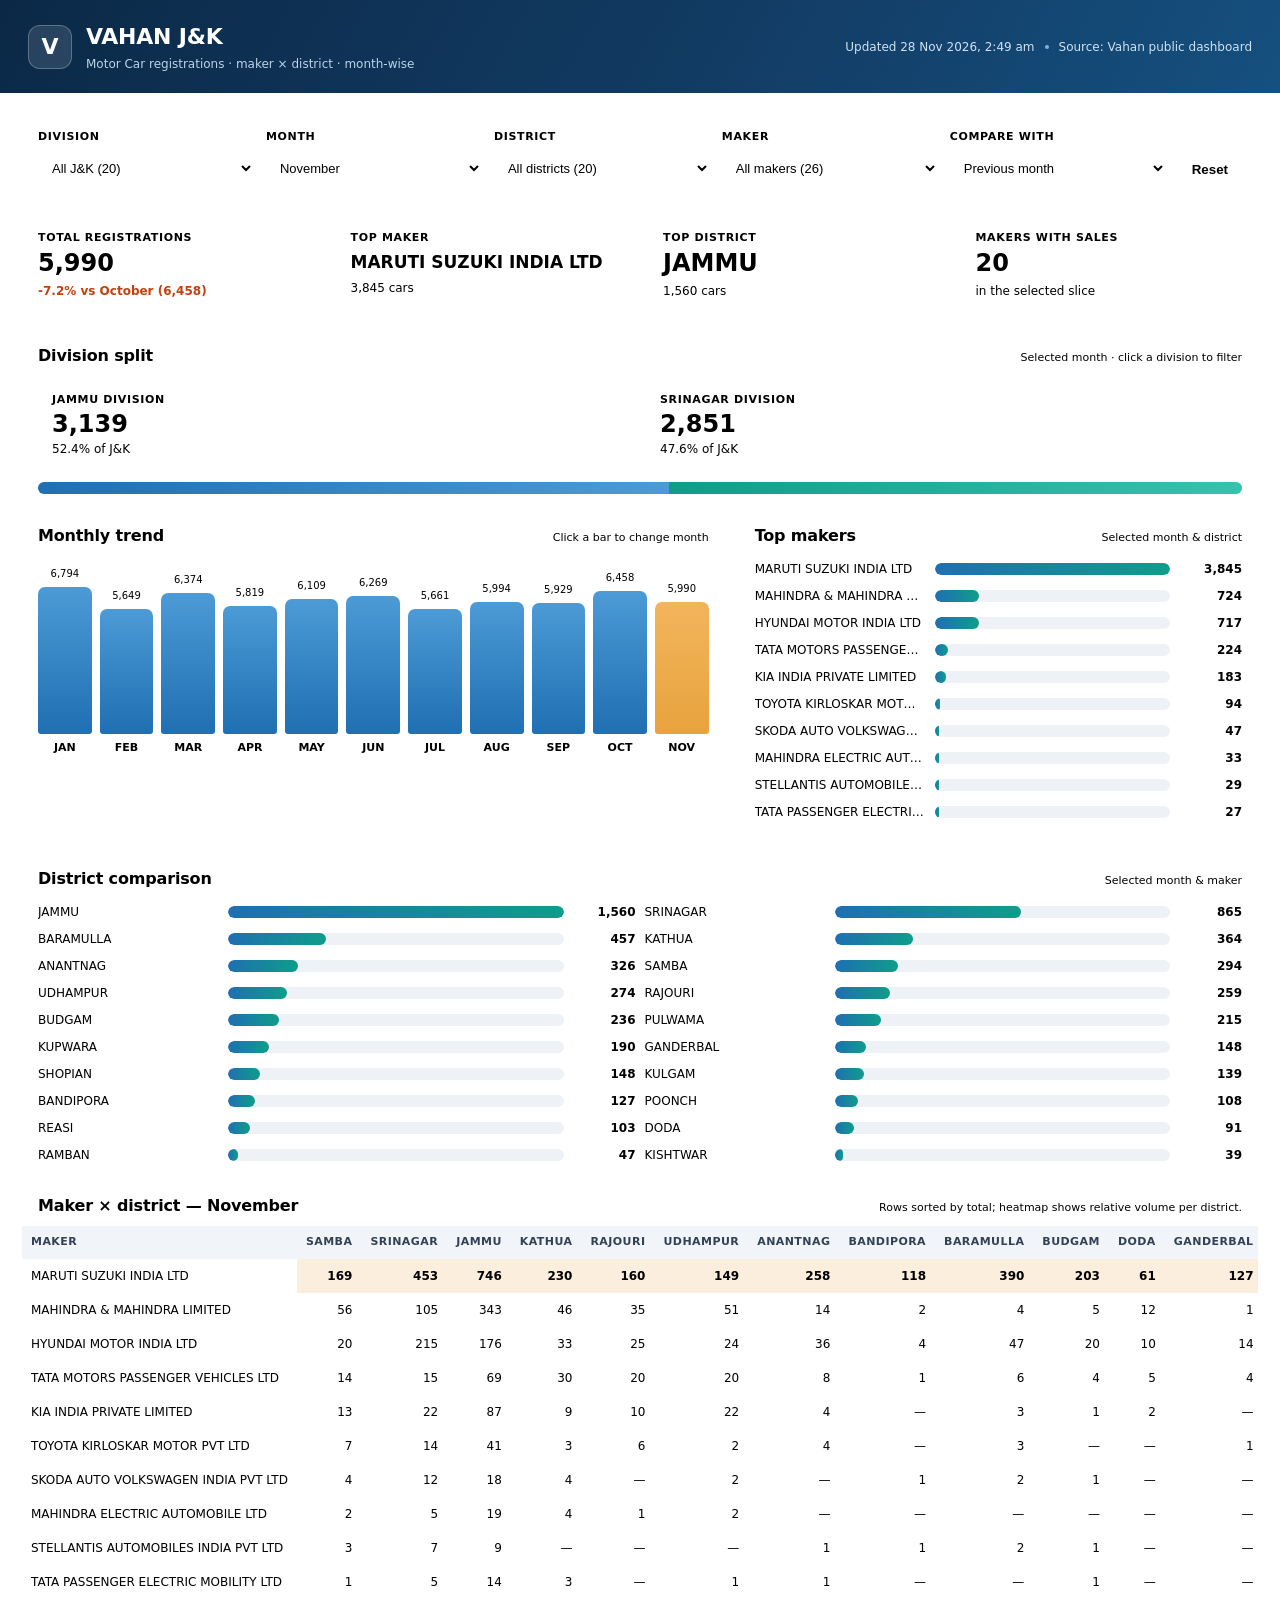
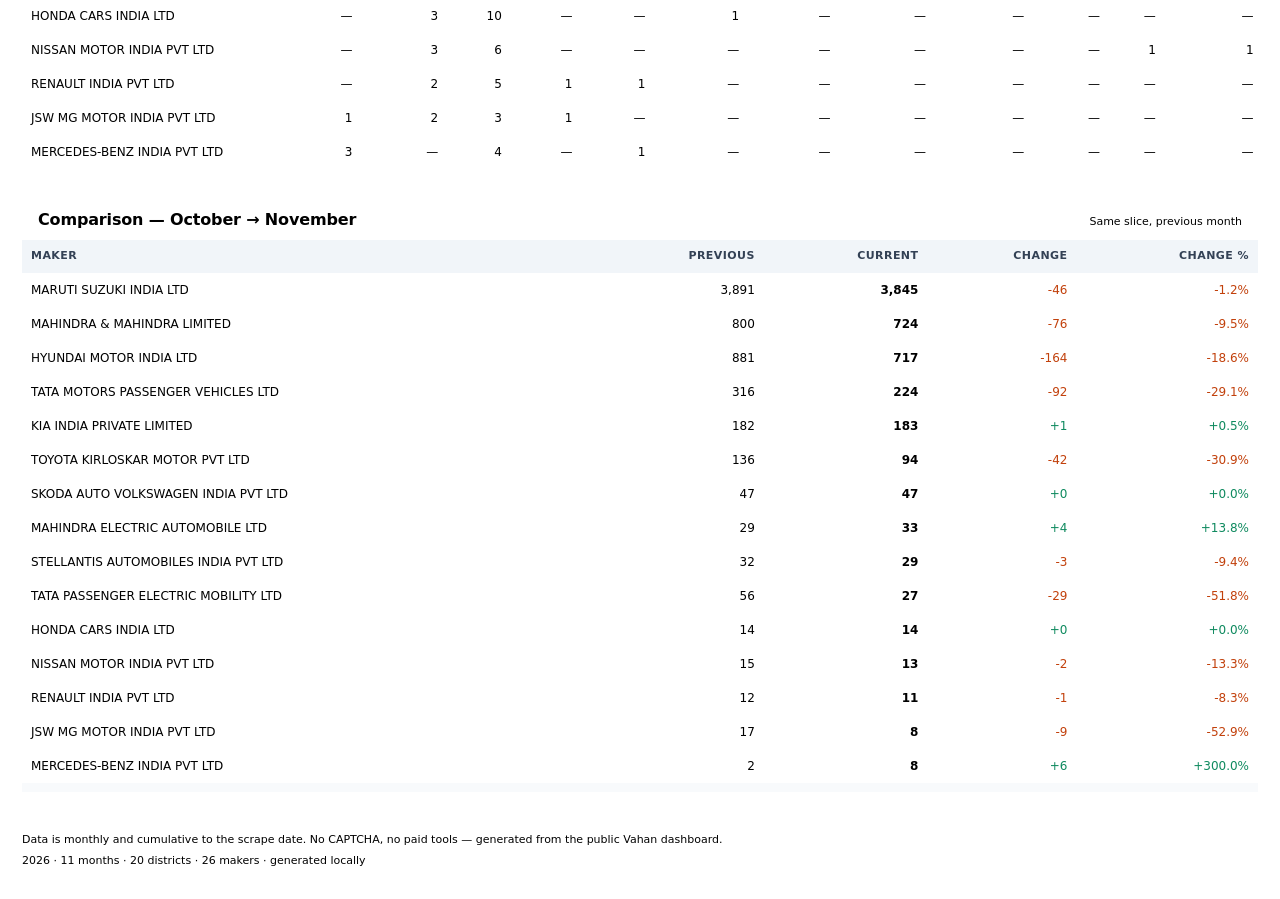
==== commit ff302a74: "VAHAN update 2026-11-28" ====
--- a/VAHAN_DASHBOARD.html
+++ b/VAHAN_DASHBOARD.html
@@ -382,7 +382,7 @@
 </footer>
 
 <script>
-window.VAHAN_DATA = {"updated":"2026-11-27T08:10:45+05:30","year":2026,"current":"NOV","months":["JAN","FEB","MAR","APR","MAY","JUN","JUL","AUG","SEP","OCT","NOV"],"districts":["SAMBA ARTO - JK21","SRINAGAR RTO - JK1","JAMMU RTO - JK2","KATHUA RTO - JK8","RAJOURI ARTO - JK11","UDHAMPUR ARTO - JK14","ANANTNAG ARTO - JK3","BANDIPORA ARTO - JK15","BARAMULLA ARTO - JK5","BUDGAM ARTO - JK4","DODA ARTO - JK6","GANDERBAL ARTO - JK16","KISHTWAR ARTO - JK17","KULGAM ARTO - JK18","KUPWARA ARTO - JK9","POONCH ARTO - JK12","PULWAMA ARTO - JK13","RAMBAN ARTO - JK19","REASI ARTO - JK20","SHOPIAN ARTO - JK22"],"makers":["BMW INDIA PVT LTD","BYD INDIA PRIVATE LIMITED","FORCE MOTORS LIMITED","HONDA CARS INDIA LTD","HYUNDAI MOTOR INDIA LTD","ISUZU MOTORS INDIA PVT LTD","JAGUAR LAND ROVER INDIA LIMITED","JSW MG MOTOR INDIA PVT LTD","KIA INDIA PRIVATE LIMITED","MAHINDRA & MAHINDRA LIMITED","MAHINDRA DEFENCE SYSTEMS LTD","MAHINDRA ELECTRIC AUTOMOBILE LTD","MARUTI SUZUKI INDIA LTD","MERCEDES -BENZ AG","MERCEDES-BENZ INDIA PVT LTD","NISSAN MOTOR INDIA PVT LTD","RENAULT INDIA PVT LTD","SKODA AUTO VOLKSWAGEN INDIA PVT LTD","STELLANTIS AUTOMOBILES INDIA PVT LTD","STELLANTIS INDIA PVT LTD","TATA MOTORS LTD","TATA MOTORS PASSENGER VEHICLES LTD","TATA PASSENGER ELECTRIC MOBILITY LTD","TOYOTA KIRLOSKAR MOTOR PVT LTD","VINFAST AUTO INDIA PVT LTD","VOLKSWAGEN AG"],"values":{"JAN":{"SAMBA ARTO - JK21":{"HONDA CARS INDIA LTD":1,"HYUNDAI MOTOR INDIA LTD":35,"KIA INDIA PRIVATE LIMITED":11,"MAHINDRA & MAHINDRA LIMITED":49,"MARUTI SUZUKI INDIA LTD":142,"SKODA AUTO VOLKSWAGEN INDIA PVT LTD":2,"STELLANTIS AUTOMOBILES INDIA PVT LTD":1,"TATA MOTORS PASSENGER VEHICLES LTD":11,"TATA PASSENGER ELECTRIC MOBILITY LTD":3,"TOYOTA KIRLOSKAR MOTOR PVT LTD":7},"SRINAGAR RTO - JK1":{"FORCE MOTORS LIMITED":1,"HONDA CARS INDIA LTD":4,"HYUNDAI MOTOR INDIA LTD":300,"JAGUAR LAND ROVER INDIA LIMITED":1,"JSW MG MOTOR INDIA PVT LTD":3,"KIA INDIA PRIVATE LIMITED":31,"MAHINDRA ELECTRIC AUTOMOBILE LTD":2,"MAHINDRA & MAHINDRA LIMITED":121,"MARUTI SUZUKI INDIA LTD":518,"NISSAN MOTOR INDIA PVT LTD":3,"RENAULT INDIA PVT LTD":2,"SKODA AUTO VOLKSWAGEN INDIA PVT LTD":20,"TATA MOTORS PASSENGER VEHICLES LTD":24,"TOYOTA KIRLOSKAR MOTOR PVT LTD":30},"JAMMU RTO - JK2":{"BMW INDIA PVT LTD":2,"FORCE MOTORS LIMITED":8,"HONDA CARS INDIA LTD":10,"HYUNDAI MOTOR INDIA LTD":230,"JSW MG MOTOR INDIA PVT LTD":12,"KIA INDIA PRIVATE LIMITED":80,"MAHINDRA ELECTRIC AUTOMOBILE LTD":4,"MAHINDRA & MAHINDRA LIMITED":438,"MARUTI SUZUKI INDIA LTD":855,"MERCEDES-BENZ INDIA PVT LTD":2,"NISSAN MOTOR INDIA PVT LTD":5,"RENAULT INDIA PVT LTD":1,"SKODA AUTO VOLKSWAGEN INDIA PVT LTD":31,"STELLANTIS AUTOMOBILES INDIA PVT LTD":15,"STELLANTIS INDIA PVT LTD":1,"TATA MOTORS PASSENGER VEHICLES LTD":82,"TATA PASSENGER ELECTRIC MOBILITY LTD":18,"TOYOTA KIRLOSKAR MOTOR PVT LTD":29},"KATHUA RTO - JK8":{"HONDA CARS INDIA LTD":3,"HYUNDAI MOTOR INDIA LTD":43,"KIA INDIA PRIVATE LIMITED":4,"MAHINDRA ELECTRIC AUTOMOBILE LTD":2,"MAHINDRA & MAHINDRA LIMITED":39,"MARUTI SUZUKI INDIA LTD":180,"NISSAN MOTOR INDIA PVT LTD":1,"RENAULT INDIA PVT LTD":1,"SKODA AUTO VOLKSWAGEN INDIA PVT LTD":1,"TATA MOTORS PASSENGER VEHICLES LTD":17,"TATA PASSENGER ELECTRIC MOBILITY LTD":1,"TOYOTA KIRLOSKAR MOTOR PVT LTD":2},"RAJOURI ARTO - JK11":{"HYUNDAI MOTOR INDIA LTD":34,"ISUZU MOTORS INDIA PVT LTD":1,"KIA INDIA PRIVATE LIMITED":8,"MAHINDRA DEFENCE SYSTEMS LTD":1,"MAHINDRA & MAHINDRA LIMITED":36,"MARUTI SUZUKI INDIA LTD":199,"RENAULT INDIA PVT LTD":2,"SKODA AUTO VOLKSWAGEN INDIA PVT LTD":2,"STELLANTIS AUTOMOBILES INDIA PVT LTD":1,"TATA MOTORS LTD":1,"TATA MOTORS PASSENGER VEHICLES LTD":14,"TATA PASSENGER ELECTRIC MOBILITY LTD":1},"UDHAMPUR ARTO - JK14":{"HYUNDAI MOTOR INDIA LTD":28,"KIA INDIA PRIVATE LIMITED":17,"MAHINDRA & MAHINDRA LIMITED":26,"MARUTI SUZUKI INDIA LTD":93,"TATA MOTORS PASSENGER VEHICLES LTD":15,"TATA PASSENGER ELECTRIC MOBILITY LTD":1,"TOYOTA KIRLOSKAR MOTOR PVT LTD":5},"ANANTNAG ARTO - JK3":{"HYUNDAI MOTOR INDIA LTD":56,"KIA INDIA PRIVATE LIMITED":4,"MAHINDRA & MAHINDRA LIMITED":17,"MARUTI SUZUKI INDIA LTD":300,"NISSAN MOTOR INDIA PVT LTD":1,"TATA MOTORS PASSENGER VEHICLES LTD":12,"TOYOTA KIRLOSKAR MOTOR PVT LTD":2},"BANDIPORA ARTO - JK15":{"HYUNDAI MOTOR INDIA LTD":16,"KIA INDIA PRIVATE LIMITED":1,"MAHINDRA & MAHINDRA LIMITED":1,"MARUTI SUZUKI INDIA LTD":138,"TATA MOTORS PASSENGER VEHICLES LTD":1},"BARAMULLA ARTO - JK5":{"HYUNDAI MOTOR INDIA LTD":76,"JSW MG MOTOR INDIA PVT LTD":1,"KIA INDIA PRIVATE LIMITED":7,"MAHINDRA ELECTRIC AUTOMOBILE LTD":1,"MAHINDRA & MAHINDRA LIMITED":17,"MARUTI SUZUKI INDIA LTD":451,"SKODA AUTO VOLKSWAGEN INDIA PVT LTD":1,"STELLANTIS AUTOMOBILES INDIA PVT LTD":1,"TATA MOTORS PASSENGER VEHICLES LTD":14,"TATA PASSENGER ELECTRIC MOBILITY LTD":1,"TOYOTA KIRLOSKAR MOTOR PVT LTD":9},"BUDGAM ARTO - JK4":{"HYUNDAI MOTOR INDIA LTD":28,"KIA INDIA PRIVATE LIMITED":7,"MAHINDRA & MAHINDRA LIMITED":4,"MARUTI SUZUKI INDIA LTD":236,"NISSAN MOTOR INDIA PVT LTD":1,"TATA MOTORS PASSENGER VEHICLES LTD":3,"TATA PASSENGER ELECTRIC MOBILITY LTD":1,"TOYOTA KIRLOSKAR MOTOR PVT LTD":5,"VINFAST AUTO INDIA PVT LTD":1},"DODA ARTO - JK6":{"HYUNDAI MOTOR INDIA LTD":17,"KIA INDIA PRIVATE LIMITED":3,"MAHINDRA & MAHINDRA LIMITED":6,"MARUTI SUZUKI INDIA LTD":52,"SKODA AUTO VOLKSWAGEN INDIA PVT LTD":1,"TATA MOTORS PASSENGER VEHICLES LTD":5,"TOYOTA KIRLOSKAR MOTOR PVT LTD":1},"GANDERBAL ARTO - JK16":{"HYUNDAI MOTOR INDIA LTD":27,"KIA INDIA PRIVATE LIMITED":1,"MARUTI SUZUKI INDIA LTD":145,"NISSAN MOTOR INDIA PVT LTD":2,"RENAULT INDIA PVT LTD":1,"TATA MOTORS PASSENGER VEHICLES LTD":5,"TATA PASSENGER ELECTRIC MOBILITY LTD":1,"TOYOTA KIRLOSKAR MOTOR PVT LTD":2},"KISHTWAR ARTO - JK17":{"HYUNDAI MOTOR INDIA LTD":5,"KIA INDIA PRIVATE LIMITED":5,"MAHINDRA & MAHINDRA LIMITED":4,"MARUTI SUZUKI INDIA LTD":22,"TATA MOTORS PASSENGER VEHICLES LTD":3},"KULGAM ARTO - JK18":{"HYUNDAI MOTOR INDIA LTD":14,"MAHINDRA & MAHINDRA LIMITED":6,"MARUTI SUZUKI INDIA LTD":128,"TATA MOTORS PASSENGER VEHICLES LTD":3,"TOYOTA KIRLOSKAR MOTOR PVT LTD":3},"KUPWARA ARTO - JK9":{"HYUNDAI MOTOR INDIA LTD":40,"JSW MG MOTOR INDIA PVT LTD":1,"KIA INDIA PRIVATE LIMITED":1,"MAHINDRA & MAHINDRA LIMITED":3,"MARUTI SUZUKI INDIA LTD":202,"NISSAN MOTOR INDIA PVT LTD":1,"TATA MOTORS PASSENGER VEHICLES LTD":4},"POONCH ARTO - JK12":{"HYUNDAI MOTOR INDIA LTD":24,"KIA INDIA PRIVATE LIMITED":4,"MAHINDRA & MAHINDRA LIMITED":29,"MARUTI SUZUKI INDIA LTD":114,"NISSAN MOTOR INDIA PVT LTD":1,"STELLANTIS AUTOMOBILES INDIA PVT LTD":1,"TATA MOTORS PASSENGER VEHICLES LTD":1},"PULWAMA ARTO - JK13":{"HYUNDAI MOTOR INDIA LTD":31,"JSW MG MOTOR INDIA PVT LTD":1,"KIA INDIA PRIVATE LIMITED":4,"MAHINDRA & MAHINDRA LIMITED":8,"MARUTI SUZUKI INDIA LTD":194,"NISSAN MOTOR INDIA PVT LTD":2,"SKODA AUTO VOLKSWAGEN INDIA PVT LTD":2,"TATA MOTORS PASSENGER VEHICLES LTD":5,"TOYOTA KIRLOSKAR MOTOR PVT LTD":5},"RAMBAN ARTO - JK19":{"HYUNDAI MOTOR INDIA LTD":9,"KIA INDIA PRIVATE LIMITED":1,"MAHINDRA & MAHINDRA LIMITED":4,"MARUTI SUZUKI INDIA LTD":41,"RENAULT INDIA PVT LTD":1,"TATA MOTORS PASSENGER VEHICLES LTD":5},"REASI ARTO - JK20":{"HYUNDAI MOTOR INDIA LTD":4,"KIA INDIA PRIVATE LIMITED":4,"MAHINDRA & MAHINDRA LIMITED":17,"MARUTI SUZUKI INDIA LTD":46,"STELLANTIS AUTOMOBILES INDIA PVT LTD":1,"TATA MOTORS PASSENGER VEHICLES LTD":5,"TOYOTA KIRLOSKAR MOTOR PVT LTD":1},"SHOPIAN ARTO - JK22":{"HONDA CARS INDIA LTD":1,"HYUNDAI MOTOR INDIA LTD":29,"KIA INDIA PRIVATE LIMITED":2,"MAHINDRA & MAHINDRA LIMITED":10,"MARUTI SUZUKI INDIA LTD":126,"NISSAN MOTOR INDIA PVT LTD":1,"SKODA AUTO VOLKSWAGEN INDIA PVT LTD":2,"TATA MOTORS PASSENGER VEHICLES LTD":4,"TOYOTA KIRLOSKAR MOTOR PVT LTD":2}},"FEB":{"SAMBA ARTO - JK21":{"HYUNDAI MOTOR INDIA LTD":27,"KIA INDIA PRIVATE LIMITED":8,"MAHINDRA & MAHINDRA LIMITED":57,"MARUTI SUZUKI INDIA LTD":129,"MERCEDES-BENZ INDIA PVT LTD":1,"SKODA AUTO VOLKSWAGEN INDIA PVT LTD":2,"STELLANTIS AUTOMOBILES INDIA PVT LTD":1,"TATA MOTORS PASSENGER VEHICLES LTD":16,"TATA PASSENGER ELECTRIC MOBILITY LTD":3,"TOYOTA KIRLOSKAR MOTOR PVT LTD":6},"SRINAGAR RTO - JK1":{"BMW INDIA PVT LTD":1,"HONDA CARS INDIA LTD":1,"HYUNDAI MOTOR INDIA LTD":290,"JAGUAR LAND ROVER INDIA LIMITED":1,"JSW MG MOTOR INDIA PVT LTD":7,"KIA INDIA PRIVATE LIMITED":34,"MAHINDRA ELECTRIC AUTOMOBILE LTD":1,"MAHINDRA & MAHINDRA LIMITED":139,"MARUTI SUZUKI INDIA LTD":469,"NISSAN MOTOR INDIA PVT LTD":2,"RENAULT INDIA PVT LTD":4,"SKODA AUTO VOLKSWAGEN INDIA PVT LTD":10,"STELLANTIS AUTOMOBILES INDIA PVT LTD":5,"TATA MOTORS PASSENGER VEHICLES LTD":34,"TATA PASSENGER ELECTRIC MOBILITY LTD":3,"TOYOTA KIRLOSKAR MOTOR PVT LTD":35},"JAMMU RTO - JK2":{"HONDA CARS INDIA LTD":5,"HYUNDAI MOTOR INDIA LTD":202,"JSW MG MOTOR INDIA PVT LTD":4,"KIA INDIA PRIVATE LIMITED":60,"MAHINDRA ELECTRIC AUTOMOBILE LTD":6,"MAHINDRA & MAHINDRA LIMITED":312,"MARUTI SUZUKI INDIA LTD":584,"MERCEDES-BENZ INDIA PVT LTD":3,"NISSAN MOTOR INDIA PVT LTD":4,"RENAULT INDIA PVT LTD":5,"SKODA AUTO VOLKSWAGEN INDIA PVT LTD":23,"STELLANTIS AUTOMOBILES INDIA PVT LTD":8,"STELLANTIS INDIA PVT LTD":1,"TATA MOTORS PASSENGER VEHICLES LTD":125,"TATA PASSENGER ELECTRIC MOBILITY LTD":6,"TOYOTA KIRLOSKAR MOTOR PVT LTD":46,"VINFAST AUTO INDIA PVT LTD":9},"KATHUA RTO - JK8":{"HONDA CARS INDIA LTD":1,"HYUNDAI MOTOR INDIA LTD":40,"KIA INDIA PRIVATE LIMITED":12,"MAHINDRA ELECTRIC AUTOMOBILE LTD":3,"MAHINDRA & MAHINDRA LIMITED":52,"MARUTI SUZUKI INDIA LTD":144,"NISSAN MOTOR INDIA PVT LTD":2,"RENAULT INDIA PVT LTD":1,"SKODA AUTO VOLKSWAGEN INDIA PVT LTD":4,"STELLANTIS AUTOMOBILES INDIA PVT LTD":1,"TATA MOTORS PASSENGER VEHICLES LTD":32,"TATA PASSENGER ELECTRIC MOBILITY LTD":1,"TOYOTA KIRLOSKAR MOTOR PVT LTD":1,"VINFAST AUTO INDIA PVT LTD":1},"RAJOURI ARTO - JK11":{"HYUNDAI MOTOR INDIA LTD":36,"KIA INDIA PRIVATE LIMITED":3,"MAHINDRA & MAHINDRA LIMITED":44,"MARUTI SUZUKI INDIA LTD":112,"RENAULT INDIA PVT LTD":2,"TATA MOTORS PASSENGER VEHICLES LTD":23,"TOYOTA KIRLOSKAR MOTOR PVT LTD":3},"UDHAMPUR ARTO - JK14":{"HYUNDAI MOTOR INDIA LTD":25,"KIA INDIA PRIVATE LIMITED":12,"MAHINDRA ELECTRIC AUTOMOBILE LTD":1,"MAHINDRA & MAHINDRA LIMITED":31,"MARUTI SUZUKI INDIA LTD":83,"SKODA AUTO VOLKSWAGEN INDIA PVT LTD":2,"TATA MOTORS PASSENGER VEHICLES LTD":33,"TATA PASSENGER ELECTRIC MOBILITY LTD":1,"TOYOTA KIRLOSKAR MOTOR PVT LTD":9},"ANANTNAG ARTO - JK3":{"HYUNDAI MOTOR INDIA LTD":62,"JSW MG MOTOR INDIA PVT LTD":2,"KIA INDIA PRIVATE LIMITED":6,"MAHINDRA & MAHINDRA LIMITED":24,"MARUTI SUZUKI INDIA LTD":210,"RENAULT INDIA PVT LTD":2,"SKODA AUTO VOLKSWAGEN INDIA PVT LTD":1,"TATA MOTORS PASSENGER VEHICLES LTD":18,"TOYOTA KIRLOSKAR MOTOR PVT LTD":2},"BANDIPORA ARTO - JK15":{"HYUNDAI MOTOR INDIA LTD":17,"KIA INDIA PRIVATE LIMITED":2,"MAHINDRA & MAHINDRA LIMITED":2,"MARUTI SUZUKI INDIA LTD":121,"NISSAN MOTOR INDIA PVT LTD":1,"RENAULT INDIA PVT LTD":1,"TATA MOTORS PASSENGER VEHICLES LTD":4},"BARAMULLA ARTO - JK5":{"HYUNDAI MOTOR INDIA LTD":66,"JSW MG MOTOR INDIA PVT LTD":2,"KIA INDIA PRIVATE LIMITED":4,"MAHINDRA ELECTRIC AUTOMOBILE LTD":1,"MAHINDRA & MAHINDRA LIMITED":14,"MARUTI SUZUKI INDIA LTD":307,"SKODA AUTO VOLKSWAGEN INDIA PVT LTD":2,"STELLANTIS AUTOMOBILES INDIA PVT LTD":1,"TATA MOTORS PASSENGER VEHICLES LTD":19,"TOYOTA KIRLOSKAR MOTOR PVT LTD":7},"BUDGAM ARTO - JK4":{"HYUNDAI MOTOR INDIA LTD":39,"KIA INDIA PRIVATE LIMITED":6,"MAHINDRA & MAHINDRA LIMITED":8,"MARUTI SUZUKI INDIA LTD":168,"NISSAN MOTOR INDIA PVT LTD":1,"SKODA AUTO VOLKSWAGEN INDIA PVT LTD":1,"STELLANTIS AUTOMOBILES INDIA PVT LTD":1,"TATA MOTORS PASSENGER VEHICLES LTD":11,"TOYOTA KIRLOSKAR MOTOR PVT LTD":1},"DODA ARTO - JK6":{"HYUNDAI MOTOR INDIA LTD":10,"KIA INDIA PRIVATE LIMITED":1,"MAHINDRA & MAHINDRA LIMITED":8,"MARUTI SUZUKI INDIA LTD":40,"RENAULT INDIA PVT LTD":1,"STELLANTIS AUTOMOBILES INDIA PVT LTD":2,"TATA MOTORS PASSENGER VEHICLES LTD":9},"GANDERBAL ARTO - JK16":{"HYUNDAI MOTOR INDIA LTD":18,"KIA INDIA PRIVATE LIMITED":1,"MAHINDRA & MAHINDRA LIMITED":1,"MARUTI SUZUKI INDIA LTD":112,"STELLANTIS AUTOMOBILES INDIA PVT LTD":1,"TATA MOTORS PASSENGER VEHICLES LTD":8},"KISHTWAR ARTO - JK17":{"HYUNDAI MOTOR INDIA LTD":2,"KIA INDIA PRIVATE LIMITED":2,"MAHINDRA & MAHINDRA LIMITED":4,"MARUTI SUZUKI INDIA LTD":24,"TATA MOTORS PASSENGER VEHICLES LTD":8,"TATA PASSENGER ELECTRIC MOBILITY LTD":1},"KULGAM ARTO - JK18":{"HYUNDAI MOTOR INDIA LTD":19,"MAHINDRA & MAHINDRA LIMITED":4,"MARUTI SUZUKI INDIA LTD":85,"TATA MOTORS PASSENGER VEHICLES LTD":7,"TOYOTA KIRLOSKAR MOTOR PVT LTD":1},"KUPWARA ARTO - JK9":{"HYUNDAI MOTOR INDIA LTD":29,"KIA INDIA PRIVATE LIMITED":2,"MAHINDRA & MAHINDRA LIMITED":4,"MARUTI SUZUKI INDIA LTD":114,"TATA MOTORS PASSENGER VEHICLES LTD":7,"TOYOTA KIRLOSKAR MOTOR PVT LTD":2},"POONCH ARTO - JK12":{"HYUNDAI MOTOR INDIA LTD":18,"KIA INDIA PRIVATE LIMITED":2,"MAHINDRA & MAHINDRA LIMITED":15,"MARUTI SUZUKI INDIA LTD":54,"NISSAN MOTOR INDIA PVT LTD":1,"RENAULT INDIA PVT LTD":1,"SKODA AUTO VOLKSWAGEN INDIA PVT LTD":1,"TATA MOTORS PASSENGER VEHICLES LTD":7},"PULWAMA ARTO - JK13":{"HYUNDAI MOTOR INDIA LTD":33,"KIA INDIA PRIVATE LIMITED":5,"MAHINDRA & MAHINDRA LIMITED":9,"MARUTI SUZUKI INDIA LTD":184,"RENAULT INDIA PVT LTD":1,"STELLANTIS AUTOMOBILES INDIA PVT LTD":1,"TATA MOTORS PASSENGER VEHICLES LTD":8,"TOYOTA KIRLOSKAR MOTOR PVT LTD":2},"RAMBAN ARTO - JK19":{"HYUNDAI MOTOR INDIA LTD":1,"KIA INDIA PRIVATE LIMITED":1,"MAHINDRA & MAHINDRA LIMITED":3,"MARUTI SUZUKI INDIA LTD":22,"TATA MOTORS PASSENGER VEHICLES LTD":7,"TOYOTA KIRLOSKAR MOTOR PVT LTD":2},"REASI ARTO - JK20":{"HYUNDAI MOTOR INDIA LTD":8,"KIA INDIA PRIVATE LIMITED":2,"MAHINDRA & MAHINDRA LIMITED":11,"MARUTI SUZUKI INDIA LTD":39,"SKODA AUTO VOLKSWAGEN INDIA PVT LTD":1,"STELLANTIS AUTOMOBILES INDIA PVT LTD":1,"TATA MOTORS PASSENGER VEHICLES LTD":10},"SHOPIAN ARTO - JK22":{"HYUNDAI MOTOR INDIA LTD":21,"KIA INDIA PRIVATE LIMITED":1,"MAHINDRA & MAHINDRA LIMITED":8,"MARUTI SUZUKI INDIA LTD":93,"RENAULT INDIA PVT LTD":1,"TATA MOTORS PASSENGER VEHICLES LTD":10}},"MAR":{"SAMBA ARTO - JK21":{"HONDA CARS INDIA LTD":3,"HYUNDAI MOTOR INDIA LTD":21,"KIA INDIA PRIVATE LIMITED":11,"MAHINDRA ELECTRIC AUTOMOBILE LTD":1,"MAHINDRA & MAHINDRA LIMITED":62,"MARUTI SUZUKI INDIA LTD":108,"SKODA AUTO VOLKSWAGEN INDIA PVT LTD":3,"TATA MOTORS PASSENGER VEHICLES LTD":23,"TATA PASSENGER ELECTRIC MOBILITY LTD":3,"TOYOTA KIRLOSKAR MOTOR PVT LTD":6},"SRINAGAR RTO - JK1":{"HONDA CARS INDIA LTD":3,"HYUNDAI MOTOR INDIA LTD":309,"JSW MG MOTOR INDIA PVT LTD":4,"KIA INDIA PRIVATE LIMITED":28,"MAHINDRA ELECTRIC AUTOMOBILE LTD":3,"MAHINDRA & MAHINDRA LIMITED":145,"MARUTI SUZUKI INDIA LTD":461,"MERCEDES-BENZ INDIA PVT LTD":1,"NISSAN MOTOR INDIA PVT LTD":5,"SKODA AUTO VOLKSWAGEN INDIA PVT LTD":17,"STELLANTIS AUTOMOBILES INDIA PVT LTD":3,"TATA MOTORS PASSENGER VEHICLES LTD":31,"TATA PASSENGER ELECTRIC MOBILITY LTD":1,"TOYOTA KIRLOSKAR MOTOR PVT LTD":19},"JAMMU RTO - JK2":{"BMW INDIA PVT LTD":2,"HONDA CARS INDIA LTD":15,"HYUNDAI MOTOR INDIA LTD":232,"JSW MG MOTOR INDIA PVT LTD":6,"KIA INDIA PRIVATE LIMITED":90,"MAHINDRA ELECTRIC AUTOMOBILE LTD":8,"MAHINDRA & MAHINDRA LIMITED":582,"MARUTI SUZUKI INDIA LTD":691,"MERCEDES -BENZ AG":1,"MERCEDES-BENZ INDIA PVT LTD":2,"NISSAN MOTOR INDIA PVT LTD":5,"RENAULT INDIA PVT LTD":7,"SKODA AUTO VOLKSWAGEN INDIA PVT LTD":32,"STELLANTIS AUTOMOBILES INDIA PVT LTD":7,"STELLANTIS INDIA PVT LTD":2,"TATA MOTORS PASSENGER VEHICLES LTD":140,"TATA PASSENGER ELECTRIC MOBILITY LTD":13,"TOYOTA KIRLOSKAR MOTOR PVT LTD":95,"VINFAST AUTO INDIA PVT LTD":4},"KATHUA RTO - JK8":{"BMW INDIA PVT LTD":1,"HYUNDAI MOTOR INDIA LTD":42,"KIA INDIA PRIVATE LIMITED":4,"MAHINDRA & MAHINDRA LIMITED":69,"MARUTI SUZUKI INDIA LTD":207,"RENAULT INDIA PVT LTD":1,"SKODA AUTO VOLKSWAGEN INDIA PVT LTD":3,"TATA MOTORS PASSENGER VEHICLES LTD":33,"TATA PASSENGER ELECTRIC MOBILITY LTD":1,"TOYOTA KIRLOSKAR MOTOR PVT LTD":7},"RAJOURI ARTO - JK11":{"HONDA CARS INDIA LTD":1,"HYUNDAI MOTOR INDIA LTD":36,"JSW MG MOTOR INDIA PVT LTD":1,"KIA INDIA PRIVATE LIMITED":7,"MAHINDRA & MAHINDRA LIMITED":45,"MARUTI SUZUKI INDIA LTD":140,"NISSAN MOTOR INDIA PVT LTD":1,"RENAULT INDIA PVT LTD":4,"STELLANTIS INDIA PVT LTD":1,"TATA MOTORS PASSENGER VEHICLES LTD":27,"TOYOTA KIRLOSKAR MOTOR PVT LTD":4},"UDHAMPUR ARTO - JK14":{"HONDA CARS INDIA LTD":1,"HYUNDAI MOTOR INDIA LTD":23,"KIA INDIA PRIVATE LIMITED":15,"MAHINDRA ELECTRIC AUTOMOBILE LTD":1,"MAHINDRA & MAHINDRA LIMITED":37,"MARUTI SUZUKI INDIA LTD":93,"RENAULT INDIA PVT LTD":1,"SKODA AUTO VOLKSWAGEN INDIA PVT LTD":1,"STELLANTIS AUTOMOBILES INDIA PVT LTD":3,"TATA MOTORS PASSENGER VEHICLES LTD":37,"TATA PASSENGER ELECTRIC MOBILITY LTD":4,"TOYOTA KIRLOSKAR MOTOR PVT LTD":3},"ANANTNAG ARTO - JK3":{"HYUNDAI MOTOR INDIA LTD":58,"KIA INDIA PRIVATE LIMITED":5,"MAHINDRA & MAHINDRA LIMITED":19,"MARUTI SUZUKI INDIA LTD":210,"NISSAN MOTOR INDIA PVT LTD":1,"SKODA AUTO VOLKSWAGEN INDIA PVT LTD":2,"TATA MOTORS PASSENGER VEHICLES LTD":19,"TOYOTA KIRLOSKAR MOTOR PVT LTD":2},"BANDIPORA ARTO - JK15":{"HYUNDAI MOTOR INDIA LTD":13,"KIA INDIA PRIVATE LIMITED":2,"MAHINDRA & MAHINDRA LIMITED":3,"MARUTI SUZUKI INDIA LTD":90,"TATA MOTORS PASSENGER VEHICLES LTD":4,"TATA PASSENGER ELECTRIC MOBILITY LTD":1},"BARAMULLA ARTO - JK5":{"HYUNDAI MOTOR INDIA LTD":54,"KIA INDIA PRIVATE LIMITED":5,"MAHINDRA & MAHINDRA LIMITED":21,"MARUTI SUZUKI INDIA LTD":357,"SKODA AUTO VOLKSWAGEN INDIA PVT LTD":2,"TATA MOTORS PASSENGER VEHICLES LTD":14,"TOYOTA KIRLOSKAR MOTOR PVT LTD":5},"BUDGAM ARTO - JK4":{"HYUNDAI MOTOR INDIA LTD":29,"KIA INDIA PRIVATE LIMITED":8,"MAHINDRA & MAHINDRA LIMITED":6,"MARUTI SUZUKI INDIA LTD":199,"SKODA AUTO VOLKSWAGEN INDIA PVT LTD":1,"STELLANTIS AUTOMOBILES INDIA PVT LTD":1,"TATA MOTORS PASSENGER VEHICLES LTD":4,"TATA PASSENGER ELECTRIC MOBILITY LTD":1,"TOYOTA KIRLOSKAR MOTOR PVT LTD":2},"DODA ARTO - JK6":{"HONDA CARS INDIA LTD":1,"HYUNDAI MOTOR INDIA LTD":8,"KIA INDIA PRIVATE LIMITED":1,"MAHINDRA & MAHINDRA LIMITED":9,"MARUTI SUZUKI INDIA LTD":49,"SKODA AUTO VOLKSWAGEN INDIA PVT LTD":1,"STELLANTIS AUTOMOBILES INDIA PVT LTD":1,"TATA MOTORS PASSENGER VEHICLES LTD":13},"GANDERBAL ARTO - JK16":{"HYUNDAI MOTOR INDIA LTD":14,"MAHINDRA & MAHINDRA LIMITED":3,"MARUTI SUZUKI INDIA LTD":107,"SKODA AUTO VOLKSWAGEN INDIA PVT LTD":1,"TATA MOTORS PASSENGER VEHICLES LTD":4},"KISHTWAR ARTO - JK17":{"HYUNDAI MOTOR INDIA LTD":4,"JSW MG MOTOR INDIA PVT LTD":1,"KIA INDIA PRIVATE LIMITED":1,"MAHINDRA & MAHINDRA LIMITED":5,"MARUTI SUZUKI INDIA LTD":21,"STELLANTIS AUTOMOBILES INDIA PVT LTD":1,"TATA MOTORS PASSENGER VEHICLES LTD":12},"KULGAM ARTO - JK18":{"HYUNDAI MOTOR INDIA LTD":12,"KIA INDIA PRIVATE LIMITED":2,"MAHINDRA & MAHINDRA LIMITED":3,"MARUTI SUZUKI INDIA LTD":96,"TATA MOTORS PASSENGER VEHICLES LTD":3,"TOYOTA KIRLOSKAR MOTOR PVT LTD":1},"KUPWARA ARTO - JK9":{"HYUNDAI MOTOR INDIA LTD":35,"MAHINDRA & MAHINDRA LIMITED":3,"MARUTI SUZUKI INDIA LTD":136,"TATA MOTORS PASSENGER VEHICLES LTD":6},"POONCH ARTO - JK12":{"HYUNDAI MOTOR INDIA LTD":16,"KIA INDIA PRIVATE LIMITED":3,"MAHINDRA & MAHINDRA LIMITED":15,"MARUTI SUZUKI INDIA LTD":78,"RENAULT INDIA PVT LTD":1,"SKODA AUTO VOLKSWAGEN INDIA PVT LTD":1,"TATA MOTORS PASSENGER VEHICLES LTD":3,"TOYOTA KIRLOSKAR MOTOR PVT LTD":1},"PULWAMA ARTO - JK13":{"HONDA CARS INDIA LTD":1,"HYUNDAI MOTOR INDIA LTD":39,"KIA INDIA PRIVATE LIMITED":3,"MAHINDRA & MAHINDRA LIMITED":9,"MARUTI SUZUKI INDIA LTD":182,"SKODA AUTO VOLKSWAGEN INDIA PVT LTD":2,"STELLANTIS AUTOMOBILES INDIA PVT LTD":2,"TATA MOTORS PASSENGER VEHICLES LTD":3,"TOYOTA KIRLOSKAR MOTOR PVT LTD":7},"RAMBAN ARTO - JK19":{"HYUNDAI MOTOR INDIA LTD":5,"KIA INDIA PRIVATE LIMITED":2,"MAHINDRA & MAHINDRA LIMITED":4,"MARUTI SUZUKI INDIA LTD":26,"NISSAN MOTOR INDIA PVT LTD":1,"TATA MOTORS PASSENGER VEHICLES LTD":2},"REASI ARTO - JK20":{"HYUNDAI MOTOR INDIA LTD":8,"KIA INDIA PRIVATE LIMITED":6,"MAHINDRA & MAHINDRA LIMITED":13,"MARUTI SUZUKI INDIA LTD":43,"NISSAN MOTOR INDIA PVT LTD":2,"SKODA AUTO VOLKSWAGEN INDIA PVT LTD":2,"TATA MOTORS PASSENGER VEHICLES LTD":12,"TOYOTA KIRLOSKAR MOTOR PVT LTD":2},"SHOPIAN ARTO - JK22":{"HYUNDAI MOTOR INDIA LTD":28,"KIA INDIA PRIVATE LIMITED":2,"MAHINDRA & MAHINDRA LIMITED":5,"MARUTI SUZUKI INDIA LTD":92,"TATA MOTORS PASSENGER VEHICLES LTD":1,"TOYOTA KIRLOSKAR MOTOR PVT LTD":1}},"APR":{"SAMBA ARTO - JK21":{"BMW INDIA PVT LTD":1,"HYUNDAI MOTOR INDIA LTD":21,"KIA INDIA PRIVATE LIMITED":8,"MAHINDRA ELECTRIC AUTOMOBILE LTD":1,"MAHINDRA & MAHINDRA LIMITED":42,"MARUTI SUZUKI INDIA LTD":128,"MERCEDES-BENZ INDIA PVT LTD":1,"SKODA AUTO VOLKSWAGEN INDIA PVT LTD":4,"TATA MOTORS PASSENGER VEHICLES LTD":18,"TATA PASSENGER ELECTRIC MOBILITY LTD":5,"TOYOTA KIRLOSKAR MOTOR PVT LTD":3,"VINFAST AUTO INDIA PVT LTD":1},"SRINAGAR RTO - JK1":{"BMW INDIA PVT LTD":1,"HONDA CARS INDIA LTD":2,"HYUNDAI MOTOR INDIA LTD":315,"JAGUAR LAND ROVER INDIA LIMITED":1,"JSW MG MOTOR INDIA PVT LTD":6,"KIA INDIA PRIVATE LIMITED":32,"MAHINDRA ELECTRIC AUTOMOBILE LTD":1,"MAHINDRA & MAHINDRA LIMITED":126,"MARUTI SUZUKI INDIA LTD":489,"MERCEDES-BENZ INDIA PVT LTD":2,"NISSAN MOTOR INDIA PVT LTD":3,"RENAULT INDIA PVT LTD":1,"SKODA AUTO VOLKSWAGEN INDIA PVT LTD":7,"STELLANTIS AUTOMOBILES INDIA PVT LTD":10,"TATA MOTORS PASSENGER VEHICLES LTD":30,"TATA PASSENGER ELECTRIC MOBILITY LTD":9,"TOYOTA KIRLOSKAR MOTOR PVT LTD":32},"JAMMU RTO - JK2":{"BMW INDIA PVT LTD":1,"FORCE MOTORS LIMITED":46,"HONDA CARS INDIA LTD":8,"HYUNDAI MOTOR INDIA LTD":184,"JSW MG MOTOR INDIA PVT LTD":7,"KIA INDIA PRIVATE LIMITED":72,"MAHINDRA ELECTRIC AUTOMOBILE LTD":7,"MAHINDRA & MAHINDRA LIMITED":317,"MARUTI SUZUKI INDIA LTD":547,"MERCEDES-BENZ INDIA PVT LTD":2,"NISSAN MOTOR INDIA PVT LTD":4,"RENAULT INDIA PVT LTD":11,"SKODA AUTO VOLKSWAGEN INDIA PVT LTD":29,"STELLANTIS AUTOMOBILES INDIA PVT LTD":2,"TATA MOTORS PASSENGER VEHICLES LTD":95,"TATA PASSENGER ELECTRIC MOBILITY LTD":14,"TOYOTA KIRLOSKAR MOTOR PVT LTD":61,"VINFAST AUTO INDIA PVT LTD":9},"KATHUA RTO - JK8":{"HONDA CARS INDIA LTD":1,"HYUNDAI MOTOR INDIA LTD":43,"KIA INDIA PRIVATE LIMITED":5,"MAHINDRA ELECTRIC AUTOMOBILE LTD":1,"MAHINDRA & MAHINDRA LIMITED":47,"MARUTI SUZUKI INDIA LTD":143,"RENAULT INDIA PVT LTD":1,"SKODA AUTO VOLKSWAGEN INDIA PVT LTD":9,"STELLANTIS AUTOMOBILES INDIA PVT LTD":1,"TATA MOTORS PASSENGER VEHICLES LTD":32,"TATA PASSENGER ELECTRIC MOBILITY LTD":3,"TOYOTA KIRLOSKAR MOTOR PVT LTD":4,"VINFAST AUTO INDIA PVT LTD":1},"RAJOURI ARTO - JK11":{"HYUNDAI MOTOR INDIA LTD":24,"JSW MG MOTOR INDIA PVT LTD":1,"KIA INDIA PRIVATE LIMITED":6,"MAHINDRA & MAHINDRA LIMITED":43,"MARUTI SUZUKI INDIA LTD":124,"RENAULT INDIA PVT LTD":2,"TATA MOTORS PASSENGER VEHICLES LTD":26,"TOYOTA KIRLOSKAR MOTOR PVT LTD":2},"UDHAMPUR ARTO - JK14":{"HONDA CARS INDIA LTD":1,"HYUNDAI MOTOR INDIA LTD":25,"KIA INDIA PRIVATE LIMITED":16,"MAHINDRA & MAHINDRA LIMITED":41,"MARUTI SUZUKI INDIA LTD":66,"SKODA AUTO VOLKSWAGEN INDIA PVT LTD":3,"TATA MOTORS PASSENGER VEHICLES LTD":33,"TOYOTA KIRLOSKAR MOTOR PVT LTD":8},"ANANTNAG ARTO - JK3":{"HYUNDAI MOTOR INDIA LTD":57,"KIA INDIA PRIVATE LIMITED":6,"MAHINDRA ELECTRIC AUTOMOBILE LTD":1,"MAHINDRA & MAHINDRA LIMITED":21,"MARUTI SUZUKI INDIA LTD":194,"TATA MOTORS PASSENGER VEHICLES LTD":14,"TOYOTA KIRLOSKAR MOTOR PVT LTD":1},"BANDIPORA ARTO - JK15":{"HYUNDAI MOTOR INDIA LTD":11,"KIA INDIA PRIVATE LIMITED":1,"MAHINDRA & MAHINDRA LIMITED":2,"MARUTI SUZUKI INDIA LTD":106,"NISSAN MOTOR INDIA PVT LTD":1,"TATA MOTORS PASSENGER VEHICLES LTD":1},"BARAMULLA ARTO - JK5":{"HYUNDAI MOTOR INDIA LTD":67,"KIA INDIA PRIVATE LIMITED":6,"MAHINDRA & MAHINDRA LIMITED":14,"MARUTI SUZUKI INDIA LTD":369,"RENAULT INDIA PVT LTD":1,"STELLANTIS AUTOMOBILES INDIA PVT LTD":3,"TATA MOTORS PASSENGER VEHICLES LTD":10,"TOYOTA KIRLOSKAR MOTOR PVT LTD":8},"BUDGAM ARTO - JK4":{"HONDA CARS INDIA LTD":1,"HYUNDAI MOTOR INDIA LTD":38,"KIA INDIA PRIVATE LIMITED":9,"MAHINDRA & MAHINDRA LIMITED":11,"MARUTI SUZUKI INDIA LTD":214,"NISSAN MOTOR INDIA PVT LTD":2,"RENAULT INDIA PVT LTD":1,"SKODA AUTO VOLKSWAGEN INDIA PVT LTD":1,"STELLANTIS AUTOMOBILES INDIA PVT LTD":2,"TATA MOTORS PASSENGER VEHICLES LTD":7,"TATA PASSENGER ELECTRIC MOBILITY LTD":2},"DODA ARTO - JK6":{"HYUNDAI MOTOR INDIA LTD":9,"KIA INDIA PRIVATE LIMITED":3,"MAHINDRA & MAHINDRA LIMITED":4,"MARUTI SUZUKI INDIA LTD":49,"SKODA AUTO VOLKSWAGEN INDIA PVT LTD":1,"TATA MOTORS PASSENGER VEHICLES LTD":15,"TOYOTA KIRLOSKAR MOTOR PVT LTD":1},"GANDERBAL ARTO - JK16":{"HYUNDAI MOTOR INDIA LTD":21,"KIA INDIA PRIVATE LIMITED":1,"MAHINDRA & MAHINDRA LIMITED":5,"MARUTI SUZUKI INDIA LTD":96,"NISSAN MOTOR INDIA PVT LTD":1,"TATA MOTORS PASSENGER VEHICLES LTD":6,"TOYOTA KIRLOSKAR MOTOR PVT LTD":3},"KISHTWAR ARTO - JK17":{"HYUNDAI MOTOR INDIA LTD":3,"KIA INDIA PRIVATE LIMITED":1,"MAHINDRA & MAHINDRA LIMITED":4,"MARUTI SUZUKI INDIA LTD":19,"RENAULT INDIA PVT LTD":1,"TATA MOTORS PASSENGER VEHICLES LTD":4,"TOYOTA KIRLOSKAR MOTOR PVT LTD":2},"KULGAM ARTO - JK18":{"HYUNDAI MOTOR INDIA LTD":15,"KIA INDIA PRIVATE LIMITED":2,"MAHINDRA & MAHINDRA LIMITED":3,"MARUTI SUZUKI INDIA LTD":114,"TATA MOTORS PASSENGER VEHICLES LTD":2,"TOYOTA KIRLOSKAR MOTOR PVT LTD":2},"KUPWARA ARTO - JK9":{"HYUNDAI MOTOR INDIA LTD":38,"KIA INDIA PRIVATE LIMITED":3,"MAHINDRA & MAHINDRA LIMITED":5,"MARUTI SUZUKI INDIA LTD":178,"TATA MOTORS PASSENGER VEHICLES LTD":5,"TOYOTA KIRLOSKAR MOTOR PVT LTD":1},"POONCH ARTO - JK12":{"HYUNDAI MOTOR INDIA LTD":17,"KIA INDIA PRIVATE LIMITED":3,"MAHINDRA & MAHINDRA LIMITED":28,"MARUTI SUZUKI INDIA LTD":82,"TATA MOTORS PASSENGER VEHICLES LTD":9},"PULWAMA ARTO - JK13":{"HYUNDAI MOTOR INDIA LTD":32,"KIA INDIA PRIVATE LIMITED":6,"MAHINDRA & MAHINDRA LIMITED":6,"MARUTI SUZUKI INDIA LTD":158,"SKODA AUTO VOLKSWAGEN INDIA PVT LTD":1,"STELLANTIS AUTOMOBILES INDIA PVT LTD":3,"TATA MOTORS PASSENGER VEHICLES LTD":3,"TOYOTA KIRLOSKAR MOTOR PVT LTD":3},"RAMBAN ARTO - JK19":{"HYUNDAI MOTOR INDIA LTD":9,"MAHINDRA & MAHINDRA LIMITED":7,"MARUTI SUZUKI INDIA LTD":25,"TATA MOTORS PASSENGER VEHICLES LTD":2,"TATA PASSENGER ELECTRIC MOBILITY LTD":1},"REASI ARTO - JK20":{"HYUNDAI MOTOR INDIA LTD":11,"KIA INDIA PRIVATE LIMITED":1,"MAHINDRA & MAHINDRA LIMITED":16,"MARUTI SUZUKI INDIA LTD":37,"TATA MOTORS PASSENGER VEHICLES LTD":9,"TOYOTA KIRLOSKAR MOTOR PVT LTD":2},"SHOPIAN ARTO - JK22":{"HYUNDAI MOTOR INDIA LTD":18,"KIA INDIA PRIVATE LIMITED":1,"MAHINDRA & MAHINDRA LIMITED":6,"MARUTI SUZUKI INDIA LTD":89,"STELLANTIS AUTOMOBILES INDIA PVT LTD":2,"TATA MOTORS PASSENGER VEHICLES LTD":5}},"MAY":{"SAMBA ARTO - JK21":{"HONDA CARS INDIA LTD":1,"HYUNDAI MOTOR INDIA LTD":16,"JSW MG MOTOR INDIA PVT LTD":1,"KIA INDIA PRIVATE LIMITED":13,"MAHINDRA ELECTRIC AUTOMOBILE LTD":2,"MAHINDRA & MAHINDRA LIMITED":33,"MARUTI SUZUKI INDIA LTD":121,"RENAULT INDIA PVT LTD":3,"SKODA AUTO VOLKSWAGEN INDIA PVT LTD":2,"STELLANTIS AUTOMOBILES INDIA PVT LTD":2,"TATA MOTORS PASSENGER VEHICLES LTD":19,"TATA PASSENGER ELECTRIC MOBILITY LTD":2,"TOYOTA KIRLOSKAR MOTOR PVT LTD":5,"VINFAST AUTO INDIA PVT LTD":1,"VOLKSWAGEN AG":1},"SRINAGAR RTO - JK1":{"BMW INDIA PVT LTD":1,"HONDA CARS INDIA LTD":4,"HYUNDAI MOTOR INDIA LTD":370,"JSW MG MOTOR INDIA PVT LTD":6,"KIA INDIA PRIVATE LIMITED":41,"MAHINDRA ELECTRIC AUTOMOBILE LTD":2,"MAHINDRA & MAHINDRA LIMITED":146,"MARUTI SUZUKI INDIA LTD":604,"MERCEDES-BENZ INDIA PVT LTD":2,"NISSAN MOTOR INDIA PVT LTD":6,"RENAULT INDIA PVT LTD":5,"SKODA AUTO VOLKSWAGEN INDIA PVT LTD":21,"STELLANTIS AUTOMOBILES INDIA PVT LTD":9,"TATA MOTORS PASSENGER VEHICLES LTD":25,"TATA PASSENGER ELECTRIC MOBILITY LTD":3,"TOYOTA KIRLOSKAR MOTOR PVT LTD":43},"JAMMU RTO - JK2":{"BMW INDIA PVT LTD":1,"HONDA CARS INDIA LTD":10,"HYUNDAI MOTOR INDIA LTD":180,"ISUZU MOTORS INDIA PVT LTD":1,"JAGUAR LAND ROVER INDIA LIMITED":1,"JSW MG MOTOR INDIA PVT LTD":9,"KIA INDIA PRIVATE LIMITED":72,"MAHINDRA ELECTRIC AUTOMOBILE LTD":17,"MAHINDRA & MAHINDRA LIMITED":308,"MARUTI SUZUKI INDIA LTD":621,"NISSAN MOTOR INDIA PVT LTD":3,"RENAULT INDIA PVT LTD":13,"SKODA AUTO VOLKSWAGEN INDIA PVT LTD":18,"STELLANTIS AUTOMOBILES INDIA PVT LTD":5,"TATA MOTORS PASSENGER VEHICLES LTD":56,"TATA PASSENGER ELECTRIC MOBILITY LTD":20,"TOYOTA KIRLOSKAR MOTOR PVT LTD":63,"VINFAST AUTO INDIA PVT LTD":8},"KATHUA RTO - JK8":{"HYUNDAI MOTOR INDIA LTD":35,"KIA INDIA PRIVATE LIMITED":8,"MAHINDRA ELECTRIC AUTOMOBILE LTD":1,"MAHINDRA & MAHINDRA LIMITED":32,"MARUTI SUZUKI INDIA LTD":119,"RENAULT INDIA PVT LTD":1,"SKODA AUTO VOLKSWAGEN INDIA PVT LTD":2,"TATA MOTORS PASSENGER VEHICLES LTD":24,"TATA PASSENGER ELECTRIC MOBILITY LTD":5,"TOYOTA KIRLOSKAR MOTOR PVT LTD":6},"RAJOURI ARTO - JK11":{"HYUNDAI MOTOR INDIA LTD":24,"KIA INDIA PRIVATE LIMITED":9,"MAHINDRA & MAHINDRA LIMITED":37,"MARUTI SUZUKI INDIA LTD":130,"RENAULT INDIA PVT LTD":1,"SKODA AUTO VOLKSWAGEN INDIA PVT LTD":1,"TATA MOTORS PASSENGER VEHICLES LTD":17,"TATA PASSENGER ELECTRIC MOBILITY LTD":1,"TOYOTA KIRLOSKAR MOTOR PVT LTD":2},"UDHAMPUR ARTO - JK14":{"BYD INDIA PRIVATE LIMITED":1,"HYUNDAI MOTOR INDIA LTD":14,"KIA INDIA PRIVATE LIMITED":11,"MAHINDRA ELECTRIC AUTOMOBILE LTD":1,"MAHINDRA & MAHINDRA LIMITED":27,"MARUTI SUZUKI INDIA LTD":82,"NISSAN MOTOR INDIA PVT LTD":1,"RENAULT INDIA PVT LTD":1,"SKODA AUTO VOLKSWAGEN INDIA PVT LTD":3,"TATA MOTORS PASSENGER VEHICLES LTD":25,"TATA PASSENGER ELECTRIC MOBILITY LTD":1,"TOYOTA KIRLOSKAR MOTOR PVT LTD":6},"ANANTNAG ARTO - JK3":{"HYUNDAI MOTOR INDIA LTD":58,"KIA INDIA PRIVATE LIMITED":3,"MAHINDRA ELECTRIC AUTOMOBILE LTD":1,"MAHINDRA & MAHINDRA LIMITED":15,"MARUTI SUZUKI INDIA LTD":239,"RENAULT INDIA PVT LTD":1,"TATA MOTORS PASSENGER VEHICLES LTD":17,"TOYOTA KIRLOSKAR MOTOR PVT LTD":5},"BANDIPORA ARTO - JK15":{"HYUNDAI MOTOR INDIA LTD":12,"JSW MG MOTOR INDIA PVT LTD":1,"MAHINDRA & MAHINDRA LIMITED":4,"MARUTI SUZUKI INDIA LTD":121,"RENAULT INDIA PVT LTD":1,"TATA MOTORS PASSENGER VEHICLES LTD":7,"TATA PASSENGER ELECTRIC MOBILITY LTD":1},"BARAMULLA ARTO - JK5":{"HYUNDAI MOTOR INDIA LTD":71,"KIA INDIA PRIVATE LIMITED":4,"MAHINDRA & MAHINDRA LIMITED":18,"MARUTI SUZUKI INDIA LTD":397,"NISSAN MOTOR INDIA PVT LTD":1,"RENAULT INDIA PVT LTD":1,"SKODA AUTO VOLKSWAGEN INDIA PVT LTD":1,"STELLANTIS AUTOMOBILES INDIA PVT LTD":2,"TATA MOTORS PASSENGER VEHICLES LTD":15,"TOYOTA KIRLOSKAR MOTOR PVT LTD":10},"BUDGAM ARTO - JK4":{"HYUNDAI MOTOR INDIA LTD":36,"KIA INDIA PRIVATE LIMITED":4,"MAHINDRA & MAHINDRA LIMITED":8,"MARUTI SUZUKI INDIA LTD":204,"SKODA AUTO VOLKSWAGEN INDIA PVT LTD":1,"STELLANTIS AUTOMOBILES INDIA PVT LTD":2,"TATA MOTORS PASSENGER VEHICLES LTD":7,"TOYOTA KIRLOSKAR MOTOR PVT LTD":2},"DODA ARTO - JK6":{"HYUNDAI MOTOR INDIA LTD":12,"KIA INDIA PRIVATE LIMITED":5,"MAHINDRA & MAHINDRA LIMITED":11,"MARUTI SUZUKI INDIA LTD":56,"RENAULT INDIA PVT LTD":1,"TATA MOTORS PASSENGER VEHICLES LTD":3,"TATA PASSENGER ELECTRIC MOBILITY LTD":1},"GANDERBAL ARTO - JK16":{"HYUNDAI MOTOR INDIA LTD":16,"KIA INDIA PRIVATE LIMITED":2,"MARUTI SUZUKI INDIA LTD":83,"SKODA AUTO VOLKSWAGEN INDIA PVT LTD":1,"TATA MOTORS PASSENGER VEHICLES LTD":4,"TOYOTA KIRLOSKAR MOTOR PVT LTD":2},"KISHTWAR ARTO - JK17":{"HYUNDAI MOTOR INDIA LTD":7,"MAHINDRA & MAHINDRA LIMITED":6,"MARUTI SUZUKI INDIA LTD":34,"STELLANTIS AUTOMOBILES INDIA PVT LTD":1,"TATA MOTORS PASSENGER VEHICLES LTD":3},"KULGAM ARTO - JK18":{"HYUNDAI MOTOR INDIA LTD":12,"KIA INDIA PRIVATE LIMITED":1,"MAHINDRA & MAHINDRA LIMITED":3,"MARUTI SUZUKI INDIA LTD":129,"TATA MOTORS PASSENGER VEHICLES LTD":3},"KUPWARA ARTO - JK9":{"HYUNDAI MOTOR INDIA LTD":37,"KIA INDIA PRIVATE LIMITED":3,"MAHINDRA & MAHINDRA LIMITED":8,"MARUTI SUZUKI INDIA LTD":186,"STELLANTIS AUTOMOBILES INDIA PVT LTD":1,"TATA MOTORS PASSENGER VEHICLES LTD":3},"POONCH ARTO - JK12":{"HYUNDAI MOTOR INDIA LTD":11,"KIA INDIA PRIVATE LIMITED":2,"MAHINDRA & MAHINDRA LIMITED":17,"MARUTI SUZUKI INDIA LTD":114,"RENAULT INDIA PVT LTD":1,"TATA MOTORS PASSENGER VEHICLES LTD":8,"TATA PASSENGER ELECTRIC MOBILITY LTD":1,"TOYOTA KIRLOSKAR MOTOR PVT LTD":2},"PULWAMA ARTO - JK13":{"HONDA CARS INDIA LTD":1,"HYUNDAI MOTOR INDIA LTD":32,"KIA INDIA PRIVATE LIMITED":4,"MAHINDRA & MAHINDRA LIMITED":8,"MARUTI SUZUKI INDIA LTD":215,"SKODA AUTO VOLKSWAGEN INDIA PVT LTD":1,"STELLANTIS AUTOMOBILES INDIA PVT LTD":1,"TATA MOTORS PASSENGER VEHICLES LTD":2,"TOYOTA KIRLOSKAR MOTOR PVT LTD":1},"RAMBAN ARTO - JK19":{"HYUNDAI MOTOR INDIA LTD":4,"MAHINDRA ELECTRIC AUTOMOBILE LTD":1,"MAHINDRA & MAHINDRA LIMITED":11,"MARUTI SUZUKI INDIA LTD":32,"RENAULT INDIA PVT LTD":2,"TOYOTA KIRLOSKAR MOTOR PVT LTD":1},"REASI ARTO - JK20":{"HYUNDAI MOTOR INDIA LTD":4,"JSW MG MOTOR INDIA PVT LTD":1,"KIA INDIA PRIVATE LIMITED":2,"MAHINDRA & MAHINDRA LIMITED":13,"MARUTI SUZUKI INDIA LTD":50,"TATA MOTORS PASSENGER VEHICLES LTD":6,"TATA PASSENGER ELECTRIC MOBILITY LTD":2,"TOYOTA KIRLOSKAR MOTOR PVT LTD":1,"VINFAST AUTO INDIA PVT LTD":1},"SHOPIAN ARTO - JK22":{"HYUNDAI MOTOR INDIA LTD":17,"KIA INDIA PRIVATE LIMITED":3,"MAHINDRA & MAHINDRA LIMITED":6,"MARUTI SUZUKI INDIA LTD":82,"STELLANTIS AUTOMOBILES INDIA PVT LTD":1}},"JUN":{"SAMBA ARTO - JK21":{"HYUNDAI MOTOR INDIA LTD":28,"JSW MG MOTOR INDIA PVT LTD":1,"KIA INDIA PRIVATE LIMITED":6,"MAHINDRA ELECTRIC AUTOMOBILE LTD":4,"MAHINDRA & MAHINDRA LIMITED":35,"MARUTI SUZUKI INDIA LTD":135,"NISSAN MOTOR INDIA PVT LTD":1,"SKODA AUTO VOLKSWAGEN INDIA PVT LTD":2,"STELLANTIS AUTOMOBILES INDIA PVT LTD":1,"TATA MOTORS PASSENGER VEHICLES LTD":22,"TATA PASSENGER ELECTRIC MOBILITY LTD":5,"TOYOTA KIRLOSKAR MOTOR PVT LTD":16},"SRINAGAR RTO - JK1":{"FORCE MOTORS LIMITED":1,"HONDA CARS INDIA LTD":1,"HYUNDAI MOTOR INDIA LTD":358,"JAGUAR LAND ROVER INDIA LIMITED":1,"JSW MG MOTOR INDIA PVT LTD":6,"KIA INDIA PRIVATE LIMITED":26,"MAHINDRA ELECTRIC AUTOMOBILE LTD":2,"MAHINDRA & MAHINDRA LIMITED":159,"MARUTI SUZUKI INDIA LTD":540,"NISSAN MOTOR INDIA PVT LTD":5,"RENAULT INDIA PVT LTD":3,"SKODA AUTO VOLKSWAGEN INDIA PVT LTD":20,"STELLANTIS AUTOMOBILES INDIA PVT LTD":13,"STELLANTIS INDIA PVT LTD":1,"TATA MOTORS PASSENGER VEHICLES LTD":23,"TATA PASSENGER ELECTRIC MOBILITY LTD":3,"TOYOTA KIRLOSKAR MOTOR PVT LTD":34},"JAMMU RTO - JK2":{"HONDA CARS INDIA LTD":13,"HYUNDAI MOTOR INDIA LTD":171,"JAGUAR LAND ROVER INDIA LIMITED":1,"JSW MG MOTOR INDIA PVT LTD":6,"KIA INDIA PRIVATE LIMITED":72,"MAHINDRA ELECTRIC AUTOMOBILE LTD":15,"MAHINDRA & MAHINDRA LIMITED":316,"MARUTI SUZUKI INDIA LTD":662,"NISSAN MOTOR INDIA PVT LTD":3,"RENAULT INDIA PVT LTD":6,"SKODA AUTO VOLKSWAGEN INDIA PVT LTD":20,"STELLANTIS AUTOMOBILES INDIA PVT LTD":4,"TATA MOTORS PASSENGER VEHICLES LTD":91,"TATA PASSENGER ELECTRIC MOBILITY LTD":27,"TOYOTA KIRLOSKAR MOTOR PVT LTD":102,"VINFAST AUTO INDIA PVT LTD":10},"KATHUA RTO - JK8":{"HONDA CARS INDIA LTD":1,"HYUNDAI MOTOR INDIA LTD":27,"JSW MG MOTOR INDIA PVT LTD":3,"KIA INDIA PRIVATE LIMITED":4,"MAHINDRA ELECTRIC AUTOMOBILE LTD":1,"MAHINDRA & MAHINDRA LIMITED":45,"MARUTI SUZUKI INDIA LTD":173,"NISSAN MOTOR INDIA PVT LTD":1,"TATA MOTORS PASSENGER VEHICLES LTD":28,"TATA PASSENGER ELECTRIC MOBILITY LTD":5,"TOYOTA KIRLOSKAR MOTOR PVT LTD":8,"VINFAST AUTO INDIA PVT LTD":1},"RAJOURI ARTO - JK11":{"HONDA CARS INDIA LTD":1,"HYUNDAI MOTOR INDIA LTD":21,"KIA INDIA PRIVATE LIMITED":7,"MAHINDRA & MAHINDRA LIMITED":43,"MARUTI SUZUKI INDIA LTD":166,"NISSAN MOTOR INDIA PVT LTD":1,"RENAULT INDIA PVT LTD":2,"TATA MOTORS PASSENGER VEHICLES LTD":14,"TOYOTA KIRLOSKAR MOTOR PVT LTD":2},"UDHAMPUR ARTO - JK14":{"HONDA CARS INDIA LTD":2,"HYUNDAI MOTOR INDIA LTD":22,"KIA INDIA PRIVATE LIMITED":16,"MAHINDRA ELECTRIC AUTOMOBILE LTD":1,"MAHINDRA & MAHINDRA LIMITED":35,"MARUTI SUZUKI INDIA LTD":68,"NISSAN MOTOR INDIA PVT LTD":1,"RENAULT INDIA PVT LTD":1,"SKODA AUTO VOLKSWAGEN INDIA PVT LTD":5,"STELLANTIS AUTOMOBILES INDIA PVT LTD":1,"TATA MOTORS PASSENGER VEHICLES LTD":22,"TATA PASSENGER ELECTRIC MOBILITY LTD":1,"TOYOTA KIRLOSKAR MOTOR PVT LTD":2},"ANANTNAG ARTO - JK3":{"HYUNDAI MOTOR INDIA LTD":54,"KIA INDIA PRIVATE LIMITED":8,"MAHINDRA & MAHINDRA LIMITED":26,"MARUTI SUZUKI INDIA LTD":239,"NISSAN MOTOR INDIA PVT LTD":1,"RENAULT INDIA PVT LTD":1,"SKODA AUTO VOLKSWAGEN INDIA PVT LTD":1,"STELLANTIS AUTOMOBILES INDIA PVT LTD":1,"TATA MOTORS PASSENGER VEHICLES LTD":12,"TOYOTA KIRLOSKAR MOTOR PVT LTD":3},"BANDIPORA ARTO - JK15":{"HYUNDAI MOTOR INDIA LTD":9,"MAHINDRA & MAHINDRA LIMITED":2,"MARUTI SUZUKI INDIA LTD":118,"TATA MOTORS PASSENGER VEHICLES LTD":4},"BARAMULLA ARTO - JK5":{"HYUNDAI MOTOR INDIA LTD":47,"KIA INDIA PRIVATE LIMITED":8,"MAHINDRA & MAHINDRA LIMITED":15,"MARUTI SUZUKI INDIA LTD":447,"SKODA AUTO VOLKSWAGEN INDIA PVT LTD":2,"STELLANTIS AUTOMOBILES INDIA PVT LTD":2,"TATA MOTORS PASSENGER VEHICLES LTD":10,"TOYOTA KIRLOSKAR MOTOR PVT LTD":11},"BUDGAM ARTO - JK4":{"HONDA CARS INDIA LTD":1,"HYUNDAI MOTOR INDIA LTD":17,"KIA INDIA PRIVATE LIMITED":3,"MAHINDRA & MAHINDRA LIMITED":13,"MARUTI SUZUKI INDIA LTD":216,"STELLANTIS AUTOMOBILES INDIA PVT LTD":2,"TATA MOTORS PASSENGER VEHICLES LTD":9,"TATA PASSENGER ELECTRIC MOBILITY LTD":1,"TOYOTA KIRLOSKAR MOTOR PVT LTD":3},"DODA ARTO - JK6":{"HYUNDAI MOTOR INDIA LTD":8,"JSW MG MOTOR INDIA PVT LTD":1,"KIA INDIA PRIVATE LIMITED":4,"MAHINDRA & MAHINDRA LIMITED":5,"MARUTI SUZUKI INDIA LTD":49,"SKODA AUTO VOLKSWAGEN INDIA PVT LTD":1,"TATA MOTORS PASSENGER VEHICLES LTD":6},"GANDERBAL ARTO - JK16":{"HYUNDAI MOTOR INDIA LTD":8,"MAHINDRA & MAHINDRA LIMITED":4,"MARUTI SUZUKI INDIA LTD":125,"STELLANTIS AUTOMOBILES INDIA PVT LTD":1,"TATA MOTORS PASSENGER VEHICLES LTD":3,"TOYOTA KIRLOSKAR MOTOR PVT LTD":1},"KISHTWAR ARTO - JK17":{"HYUNDAI MOTOR INDIA LTD":4,"KIA INDIA PRIVATE LIMITED":1,"MAHINDRA & MAHINDRA LIMITED":6,"MARUTI SUZUKI INDIA LTD":27,"TATA MOTORS PASSENGER VEHICLES LTD":4},"KULGAM ARTO - JK18":{"HYUNDAI MOTOR INDIA LTD":12,"KIA INDIA PRIVATE LIMITED":3,"MARUTI SUZUKI INDIA LTD":122,"TATA MOTORS PASSENGER VEHICLES LTD":6,"TOYOTA KIRLOSKAR MOTOR PVT LTD":1},"KUPWARA ARTO - JK9":{"HYUNDAI MOTOR INDIA LTD":38,"KIA INDIA PRIVATE LIMITED":1,"MAHINDRA & MAHINDRA LIMITED":3,"MARUTI SUZUKI INDIA LTD":207,"STELLANTIS AUTOMOBILES INDIA PVT LTD":1,"TATA MOTORS PASSENGER VEHICLES LTD":5,"TOYOTA KIRLOSKAR MOTOR PVT LTD":1},"POONCH ARTO - JK12":{"HYUNDAI MOTOR INDIA LTD":20,"KIA INDIA PRIVATE LIMITED":1,"MAHINDRA & MAHINDRA LIMITED":13,"MARUTI SUZUKI INDIA LTD":103,"TATA MOTORS PASSENGER VEHICLES LTD":8,"TOYOTA KIRLOSKAR MOTOR PVT LTD":2},"PULWAMA ARTO - JK13":{"HYUNDAI MOTOR INDIA LTD":33,"KIA INDIA PRIVATE LIMITED":1,"MAHINDRA & MAHINDRA LIMITED":4,"MARUTI SUZUKI INDIA LTD":191,"RENAULT INDIA PVT LTD":1,"SKODA AUTO VOLKSWAGEN INDIA PVT LTD":1,"STELLANTIS AUTOMOBILES INDIA PVT LTD":1,"TATA MOTORS PASSENGER VEHICLES LTD":9},"RAMBAN ARTO - JK19":{"HYUNDAI MOTOR INDIA LTD":3,"KIA INDIA PRIVATE LIMITED":2,"MAHINDRA & MAHINDRA LIMITED":2,"MARUTI SUZUKI INDIA LTD":33,"RENAULT INDIA PVT LTD":1,"TATA MOTORS PASSENGER VEHICLES LTD":3},"REASI ARTO - JK20":{"HYUNDAI MOTOR INDIA LTD":2,"KIA INDIA PRIVATE LIMITED":4,"MAHINDRA ELECTRIC AUTOMOBILE LTD":1,"MAHINDRA & MAHINDRA LIMITED":16,"MARUTI SUZUKI INDIA LTD":45,"STELLANTIS AUTOMOBILES INDIA PVT LTD":1,"TATA MOTORS PASSENGER VEHICLES LTD":8,"TATA PASSENGER ELECTRIC MOBILITY LTD":1,"TOYOTA KIRLOSKAR MOTOR PVT LTD":3,"VINFAST AUTO INDIA PVT LTD":1},"SHOPIAN ARTO - JK22":{"HYUNDAI MOTOR INDIA LTD":16,"KIA INDIA PRIVATE LIMITED":2,"MAHINDRA & MAHINDRA LIMITED":4,"MARUTI SUZUKI INDIA LTD":83,"NISSAN MOTOR INDIA PVT LTD":1,"SKODA AUTO VOLKSWAGEN INDIA PVT LTD":1,"TATA MOTORS PASSENGER VEHICLES LTD":1,"TOYOTA KIRLOSKAR MOTOR PVT LTD":1}},"JUL":{"SAMBA ARTO - JK21":{"FORCE MOTORS LIMITED":1,"HYUNDAI MOTOR INDIA LTD":11,"KIA INDIA PRIVATE LIMITED":11,"MAHINDRA ELECTRIC AUTOMOBILE LTD":1,"MAHINDRA & MAHINDRA LIMITED":42,"MARUTI SUZUKI INDIA LTD":95,"NISSAN MOTOR INDIA PVT LTD":1,"RENAULT INDIA PVT LTD":1,"SKODA AUTO VOLKSWAGEN INDIA PVT LTD":3,"STELLANTIS AUTOMOBILES INDIA PVT LTD":2,"STELLANTIS INDIA PVT LTD":1,"TATA MOTORS PASSENGER VEHICLES LTD":17,"TATA PASSENGER ELECTRIC MOBILITY LTD":6,"TOYOTA KIRLOSKAR MOTOR PVT LTD":5,"VINFAST AUTO INDIA PVT LTD":2},"SRINAGAR RTO - JK1":{"HONDA CARS INDIA LTD":7,"HYUNDAI MOTOR INDIA LTD":344,"JSW MG MOTOR INDIA PVT LTD":9,"KIA INDIA PRIVATE LIMITED":35,"MAHINDRA ELECTRIC AUTOMOBILE LTD":3,"MAHINDRA & MAHINDRA LIMITED":162,"MARUTI SUZUKI INDIA LTD":519,"MERCEDES-BENZ INDIA PVT LTD":1,"NISSAN MOTOR INDIA PVT LTD":4,"RENAULT INDIA PVT LTD":2,"SKODA AUTO VOLKSWAGEN INDIA PVT LTD":16,"STELLANTIS AUTOMOBILES INDIA PVT LTD":12,"STELLANTIS INDIA PVT LTD":1,"TATA MOTORS PASSENGER VEHICLES LTD":23,"TATA PASSENGER ELECTRIC MOBILITY LTD":5,"TOYOTA KIRLOSKAR MOTOR PVT LTD":27},"JAMMU RTO - JK2":{"BMW INDIA PVT LTD":2,"HONDA CARS INDIA LTD":10,"HYUNDAI MOTOR INDIA LTD":159,"JSW MG MOTOR INDIA PVT LTD":7,"KIA INDIA PRIVATE LIMITED":58,"MAHINDRA ELECTRIC AUTOMOBILE LTD":13,"MAHINDRA & MAHINDRA LIMITED":279,"MARUTI SUZUKI INDIA LTD":474,"MERCEDES -BENZ AG":1,"MERCEDES-BENZ INDIA PVT LTD":2,"NISSAN MOTOR INDIA PVT LTD":2,"RENAULT INDIA PVT LTD":5,"SKODA AUTO VOLKSWAGEN INDIA PVT LTD":21,"STELLANTIS AUTOMOBILES INDIA PVT LTD":5,"STELLANTIS INDIA PVT LTD":1,"TATA MOTORS PASSENGER VEHICLES LTD":69,"TATA PASSENGER ELECTRIC MOBILITY LTD":21,"TOYOTA KIRLOSKAR MOTOR PVT LTD":59,"VINFAST AUTO INDIA PVT LTD":3},"KATHUA RTO - JK8":{"BMW INDIA PVT LTD":1,"HONDA CARS INDIA LTD":1,"HYUNDAI MOTOR INDIA LTD":36,"JSW MG MOTOR INDIA PVT LTD":2,"KIA INDIA PRIVATE LIMITED":5,"MAHINDRA ELECTRIC AUTOMOBILE LTD":1,"MAHINDRA & MAHINDRA LIMITED":38,"MARUTI SUZUKI INDIA LTD":119,"RENAULT INDIA PVT LTD":1,"SKODA AUTO VOLKSWAGEN INDIA PVT LTD":4,"STELLANTIS AUTOMOBILES INDIA PVT LTD":1,"TATA MOTORS PASSENGER VEHICLES LTD":19,"TATA PASSENGER ELECTRIC MOBILITY LTD":2,"TOYOTA KIRLOSKAR MOTOR PVT LTD":9},"RAJOURI ARTO - JK11":{"HYUNDAI MOTOR INDIA LTD":27,"KIA INDIA PRIVATE LIMITED":9,"MAHINDRA & MAHINDRA LIMITED":34,"MARUTI SUZUKI INDIA LTD":118,"RENAULT INDIA PVT LTD":2,"SKODA AUTO VOLKSWAGEN INDIA PVT LTD":1,"TATA MOTORS PASSENGER VEHICLES LTD":15,"TOYOTA KIRLOSKAR MOTOR PVT LTD":8},"UDHAMPUR ARTO - JK14":{"BMW INDIA PVT LTD":1,"HONDA CARS INDIA LTD":1,"HYUNDAI MOTOR INDIA LTD":17,"JSW MG MOTOR INDIA PVT LTD":2,"KIA INDIA PRIVATE LIMITED":17,"MAHINDRA & MAHINDRA LIMITED":34,"MARUTI SUZUKI INDIA LTD":79,"SKODA AUTO VOLKSWAGEN INDIA PVT LTD":2,"TATA MOTORS PASSENGER VEHICLES LTD":20,"TATA PASSENGER ELECTRIC MOBILITY LTD":3,"TOYOTA KIRLOSKAR MOTOR PVT LTD":5},"ANANTNAG ARTO - JK3":{"HYUNDAI MOTOR INDIA LTD":55,"JSW MG MOTOR INDIA PVT LTD":2,"KIA INDIA PRIVATE LIMITED":6,"MAHINDRA & MAHINDRA LIMITED":27,"MARUTI SUZUKI INDIA LTD":253,"TATA MOTORS PASSENGER VEHICLES LTD":12,"TOYOTA KIRLOSKAR MOTOR PVT LTD":4},"BANDIPORA ARTO - JK15":{"HYUNDAI MOTOR INDIA LTD":6,"KIA INDIA PRIVATE LIMITED":1,"MAHINDRA & MAHINDRA LIMITED":3,"MARUTI SUZUKI INDIA LTD":105,"SKODA AUTO VOLKSWAGEN INDIA PVT LTD":1,"STELLANTIS AUTOMOBILES INDIA PVT LTD":1,"TATA MOTORS PASSENGER VEHICLES LTD":4,"TOYOTA KIRLOSKAR MOTOR PVT LTD":1},"BARAMULLA ARTO - JK5":{"HYUNDAI MOTOR INDIA LTD":66,"JSW MG MOTOR INDIA PVT LTD":1,"KIA INDIA PRIVATE LIMITED":4,"MAHINDRA & MAHINDRA LIMITED":22,"MARUTI SUZUKI INDIA LTD":364,"SKODA AUTO VOLKSWAGEN INDIA PVT LTD":3,"STELLANTIS AUTOMOBILES INDIA PVT LTD":4,"TATA MOTORS PASSENGER VEHICLES LTD":12,"TOYOTA KIRLOSKAR MOTOR PVT LTD":11},"BUDGAM ARTO - JK4":{"HONDA CARS INDIA LTD":1,"HYUNDAI MOTOR INDIA LTD":21,"KIA INDIA PRIVATE LIMITED":3,"MAHINDRA & MAHINDRA LIMITED":6,"MARUTI SUZUKI INDIA LTD":185,"NISSAN MOTOR INDIA PVT LTD":1,"STELLANTIS AUTOMOBILES INDIA PVT LTD":3,"TATA MOTORS PASSENGER VEHICLES LTD":5,"TATA PASSENGER ELECTRIC MOBILITY LTD":1,"TOYOTA KIRLOSKAR MOTOR PVT LTD":3},"DODA ARTO - JK6":{"HYUNDAI MOTOR INDIA LTD":8,"KIA INDIA PRIVATE LIMITED":1,"MAHINDRA & MAHINDRA LIMITED":10,"MARUTI SUZUKI INDIA LTD":44,"NISSAN MOTOR INDIA PVT LTD":2,"RENAULT INDIA PVT LTD":1,"TATA MOTORS PASSENGER VEHICLES LTD":7,"TATA PASSENGER ELECTRIC MOBILITY LTD":1},"GANDERBAL ARTO - JK16":{"HYUNDAI MOTOR INDIA LTD":21,"KIA INDIA PRIVATE LIMITED":1,"MAHINDRA & MAHINDRA LIMITED":1,"MARUTI SUZUKI INDIA LTD":127,"TATA MOTORS PASSENGER VEHICLES LTD":4,"TATA PASSENGER ELECTRIC MOBILITY LTD":1},"KISHTWAR ARTO - JK17":{"HYUNDAI MOTOR INDIA LTD":4,"KIA INDIA PRIVATE LIMITED":3,"MAHINDRA & MAHINDRA LIMITED":4,"MARUTI SUZUKI INDIA LTD":28,"NISSAN MOTOR INDIA PVT LTD":1,"RENAULT INDIA PVT LTD":1,"TATA MOTORS PASSENGER VEHICLES LTD":6,"TOYOTA KIRLOSKAR MOTOR PVT LTD":1},"KULGAM ARTO - JK18":{"HYUNDAI MOTOR INDIA LTD":12,"KIA INDIA PRIVATE LIMITED":3,"MAHINDRA & MAHINDRA LIMITED":4,"MARUTI SUZUKI INDIA LTD":99,"SKODA AUTO VOLKSWAGEN INDIA PVT LTD":1,"TATA MOTORS PASSENGER VEHICLES LTD":2,"TOYOTA KIRLOSKAR MOTOR PVT LTD":1},"KUPWARA ARTO - JK9":{"HYUNDAI MOTOR INDIA LTD":37,"KIA INDIA PRIVATE LIMITED":3,"MARUTI SUZUKI INDIA LTD":188,"SKODA AUTO VOLKSWAGEN INDIA PVT LTD":1,"TATA MOTORS PASSENGER VEHICLES LTD":6},"POONCH ARTO - JK12":{"HYUNDAI MOTOR INDIA LTD":17,"KIA INDIA PRIVATE LIMITED":2,"MAHINDRA & MAHINDRA LIMITED":16,"MARUTI SUZUKI INDIA LTD":87,"TATA MOTORS PASSENGER VEHICLES LTD":7,"TATA PASSENGER ELECTRIC MOBILITY LTD":1},"PULWAMA ARTO - JK13":{"HYUNDAI MOTOR INDIA LTD":34,"KIA INDIA PRIVATE LIMITED":7,"MAHINDRA & MAHINDRA LIMITED":7,"MARUTI SUZUKI INDIA LTD":193,"NISSAN MOTOR INDIA PVT LTD":2,"SKODA AUTO VOLKSWAGEN INDIA PVT LTD":1,"STELLANTIS AUTOMOBILES INDIA PVT LTD":1,"TATA MOTORS PASSENGER VEHICLES LTD":3,"TOYOTA KIRLOSKAR MOTOR PVT LTD":3},"RAMBAN ARTO - JK19":{"HYUNDAI MOTOR INDIA LTD":4,"MAHINDRA & MAHINDRA LIMITED":3,"MARUTI SUZUKI INDIA LTD":29,"TATA MOTORS PASSENGER VEHICLES LTD":1},"REASI ARTO - JK20":{"HYUNDAI MOTOR INDIA LTD":7,"JSW MG MOTOR INDIA PVT LTD":1,"KIA INDIA PRIVATE LIMITED":1,"MAHINDRA & MAHINDRA LIMITED":7,"MARUTI SUZUKI INDIA LTD":51,"SKODA AUTO VOLKSWAGEN INDIA PVT LTD":3,"STELLANTIS INDIA PVT LTD":1,"TATA MOTORS PASSENGER VEHICLES LTD":6,"TATA PASSENGER ELECTRIC MOBILITY LTD":1,"TOYOTA KIRLOSKAR MOTOR PVT LTD":2,"VINFAST AUTO INDIA PVT LTD":1},"SHOPIAN ARTO - JK22":{"HYUNDAI MOTOR INDIA LTD":18,"KIA INDIA PRIVATE LIMITED":3,"MAHINDRA & MAHINDRA LIMITED":5,"MARUTI SUZUKI INDIA LTD":108,"SKODA AUTO VOLKSWAGEN INDIA PVT LTD":1,"TATA MOTORS PASSENGER VEHICLES LTD":1,"TOYOTA KIRLOSKAR MOTOR PVT LTD":1}},"AUG":{"SAMBA ARTO - JK21":{"HONDA CARS INDIA LTD":3,"HYUNDAI MOTOR INDIA LTD":15,"JSW MG MOTOR INDIA PVT LTD":2,"KIA INDIA PRIVATE LIMITED":6,"MAHINDRA ELECTRIC AUTOMOBILE LTD":1,"MAHINDRA & MAHINDRA LIMITED":49,"MARUTI SUZUKI INDIA LTD":127,"MERCEDES-BENZ INDIA PVT LTD":1,"RENAULT INDIA PVT LTD":1,"SKODA AUTO VOLKSWAGEN INDIA PVT LTD":6,"TATA MOTORS PASSENGER VEHICLES LTD":11,"TATA PASSENGER ELECTRIC MOBILITY LTD":4,"TOYOTA KIRLOSKAR MOTOR PVT LTD":4,"VINFAST AUTO INDIA PVT LTD":2},"SRINAGAR RTO - JK1":{"BMW INDIA PVT LTD":2,"HONDA CARS INDIA LTD":2,"HYUNDAI MOTOR INDIA LTD":375,"JAGUAR LAND ROVER INDIA LIMITED":1,"JSW MG MOTOR INDIA PVT LTD":8,"KIA INDIA PRIVATE LIMITED":29,"MAHINDRA ELECTRIC AUTOMOBILE LTD":3,"MAHINDRA & MAHINDRA LIMITED":172,"MARUTI SUZUKI INDIA LTD":556,"MERCEDES -BENZ AG":1,"NISSAN MOTOR INDIA PVT LTD":1,"SKODA AUTO VOLKSWAGEN INDIA PVT LTD":19,"STELLANTIS AUTOMOBILES INDIA PVT LTD":13,"STELLANTIS INDIA PVT LTD":1,"TATA MOTORS PASSENGER VEHICLES LTD":30,"TATA PASSENGER ELECTRIC MOBILITY LTD":3,"TOYOTA KIRLOSKAR MOTOR PVT LTD":30},"JAMMU RTO - JK2":{"BMW INDIA PVT LTD":2,"HONDA CARS INDIA LTD":11,"HYUNDAI MOTOR INDIA LTD":162,"JSW MG MOTOR INDIA PVT LTD":7,"KIA INDIA PRIVATE LIMITED":78,"MAHINDRA ELECTRIC AUTOMOBILE LTD":6,"MAHINDRA & MAHINDRA LIMITED":302,"MARUTI SUZUKI INDIA LTD":588,"MERCEDES-BENZ INDIA PVT LTD":1,"NISSAN MOTOR INDIA PVT LTD":5,"RENAULT INDIA PVT LTD":5,"SKODA AUTO VOLKSWAGEN INDIA PVT LTD":15,"STELLANTIS AUTOMOBILES INDIA PVT LTD":5,"TATA MOTORS PASSENGER VEHICLES LTD":75,"TATA PASSENGER ELECTRIC MOBILITY LTD":22,"TOYOTA KIRLOSKAR MOTOR PVT LTD":71,"VINFAST AUTO INDIA PVT LTD":2,"VOLKSWAGEN AG":1},"KATHUA RTO - JK8":{"HYUNDAI MOTOR INDIA LTD":28,"JSW MG MOTOR INDIA PVT LTD":1,"KIA INDIA PRIVATE LIMITED":2,"MAHINDRA ELECTRIC AUTOMOBILE LTD":4,"MAHINDRA & MAHINDRA LIMITED":57,"MARUTI SUZUKI INDIA LTD":145,"MERCEDES-BENZ INDIA PVT LTD":1,"NISSAN MOTOR INDIA PVT LTD":1,"RENAULT INDIA PVT LTD":1,"SKODA AUTO VOLKSWAGEN INDIA PVT LTD":2,"TATA MOTORS PASSENGER VEHICLES LTD":22,"TATA PASSENGER ELECTRIC MOBILITY LTD":4,"TOYOTA KIRLOSKAR MOTOR PVT LTD":5},"RAJOURI ARTO - JK11":{"HYUNDAI MOTOR INDIA LTD":24,"KIA INDIA PRIVATE LIMITED":7,"MAHINDRA & MAHINDRA LIMITED":39,"MARUTI SUZUKI INDIA LTD":147,"RENAULT INDIA PVT LTD":2,"STELLANTIS AUTOMOBILES INDIA PVT LTD":1,"TATA MOTORS PASSENGER VEHICLES LTD":19,"TATA PASSENGER ELECTRIC MOBILITY LTD":1,"TOYOTA KIRLOSKAR MOTOR PVT LTD":7},"UDHAMPUR ARTO - JK14":{"HYUNDAI MOTOR INDIA LTD":23,"KIA INDIA PRIVATE LIMITED":7,"MAHINDRA ELECTRIC AUTOMOBILE LTD":2,"MAHINDRA & MAHINDRA LIMITED":36,"MARUTI SUZUKI INDIA LTD":90,"SKODA AUTO VOLKSWAGEN INDIA PVT LTD":2,"TATA MOTORS PASSENGER VEHICLES LTD":29,"TATA PASSENGER ELECTRIC MOBILITY LTD":2,"TOYOTA KIRLOSKAR MOTOR PVT LTD":9},"ANANTNAG ARTO - JK3":{"HYUNDAI MOTOR INDIA LTD":48,"KIA INDIA PRIVATE LIMITED":4,"MAHINDRA ELECTRIC AUTOMOBILE LTD":1,"MAHINDRA & MAHINDRA LIMITED":20,"MARUTI SUZUKI INDIA LTD":237,"SKODA AUTO VOLKSWAGEN INDIA PVT LTD":1,"STELLANTIS AUTOMOBILES INDIA PVT LTD":1,"TATA MOTORS PASSENGER VEHICLES LTD":13,"TATA PASSENGER ELECTRIC MOBILITY LTD":1,"TOYOTA KIRLOSKAR MOTOR PVT LTD":6},"BANDIPORA ARTO - JK15":{"HYUNDAI MOTOR INDIA LTD":9,"KIA INDIA PRIVATE LIMITED":2,"MAHINDRA & MAHINDRA LIMITED":2,"MARUTI SUZUKI INDIA LTD":128,"STELLANTIS AUTOMOBILES INDIA PVT LTD":1,"TATA MOTORS PASSENGER VEHICLES LTD":3,"TOYOTA KIRLOSKAR MOTOR PVT LTD":1},"BARAMULLA ARTO - JK5":{"HYUNDAI MOTOR INDIA LTD":64,"KIA INDIA PRIVATE LIMITED":3,"MAHINDRA & MAHINDRA LIMITED":15,"MARUTI SUZUKI INDIA LTD":387,"RENAULT INDIA PVT LTD":2,"SKODA AUTO VOLKSWAGEN INDIA PVT LTD":2,"TATA MOTORS PASSENGER VEHICLES LTD":10,"TOYOTA KIRLOSKAR MOTOR PVT LTD":11},"BUDGAM ARTO - JK4":{"HONDA CARS INDIA LTD":1,"HYUNDAI MOTOR INDIA LTD":24,"KIA INDIA PRIVATE LIMITED":4,"MAHINDRA & MAHINDRA LIMITED":18,"MARUTI SUZUKI INDIA LTD":193,"SKODA AUTO VOLKSWAGEN INDIA PVT LTD":1,"STELLANTIS AUTOMOBILES INDIA PVT LTD":2,"TATA MOTORS PASSENGER VEHICLES LTD":5,"TOYOTA KIRLOSKAR MOTOR PVT LTD":1},"DODA ARTO - JK6":{"HONDA CARS INDIA LTD":1,"HYUNDAI MOTOR INDIA LTD":15,"MAHINDRA & MAHINDRA LIMITED":7,"MARUTI SUZUKI INDIA LTD":47,"TATA MOTORS PASSENGER VEHICLES LTD":7},"GANDERBAL ARTO - JK16":{"HYUNDAI MOTOR INDIA LTD":14,"MARUTI SUZUKI INDIA LTD":119,"TATA MOTORS PASSENGER VEHICLES LTD":1,"TOYOTA KIRLOSKAR MOTOR PVT LTD":1},"KISHTWAR ARTO - JK17":{"HYUNDAI MOTOR INDIA LTD":3,"MAHINDRA & MAHINDRA LIMITED":5,"MARUTI SUZUKI INDIA LTD":31,"TATA MOTORS PASSENGER VEHICLES LTD":2},"KULGAM ARTO - JK18":{"HONDA CARS INDIA LTD":1,"HYUNDAI MOTOR INDIA LTD":4,"KIA INDIA PRIVATE LIMITED":2,"MAHINDRA & MAHINDRA LIMITED":2,"MARUTI SUZUKI INDIA LTD":90,"RENAULT INDIA PVT LTD":1,"TATA MOTORS PASSENGER VEHICLES LTD":4,"TOYOTA KIRLOSKAR MOTOR PVT LTD":1},"KUPWARA ARTO - JK9":{"HYUNDAI MOTOR INDIA LTD":40,"JSW MG MOTOR INDIA PVT LTD":1,"MAHINDRA ELECTRIC AUTOMOBILE LTD":1,"MAHINDRA & MAHINDRA LIMITED":4,"MARUTI SUZUKI INDIA LTD":207,"STELLANTIS AUTOMOBILES INDIA PVT LTD":2,"TATA MOTORS PASSENGER VEHICLES LTD":1},"POONCH ARTO - JK12":{"HYUNDAI MOTOR INDIA LTD":11,"KIA INDIA PRIVATE LIMITED":1,"MAHINDRA & MAHINDRA LIMITED":15,"MARUTI SUZUKI INDIA LTD":80,"NISSAN MOTOR INDIA PVT LTD":1,"RENAULT INDIA PVT LTD":1,"SKODA AUTO VOLKSWAGEN INDIA PVT LTD":1,"STELLANTIS AUTOMOBILES INDIA PVT LTD":2,"TATA MOTORS PASSENGER VEHICLES LTD":6},"PULWAMA ARTO - JK13":{"HYUNDAI MOTOR INDIA LTD":33,"KIA INDIA PRIVATE LIMITED":2,"MAHINDRA & MAHINDRA LIMITED":10,"MARUTI SUZUKI INDIA LTD":192,"STELLANTIS AUTOMOBILES INDIA PVT LTD":2,"TATA MOTORS PASSENGER VEHICLES LTD":5,"TOYOTA KIRLOSKAR MOTOR PVT LTD":3},"RAMBAN ARTO - JK19":{"HYUNDAI MOTOR INDIA LTD":4,"KIA INDIA PRIVATE LIMITED":1,"MAHINDRA & MAHINDRA LIMITED":6,"MARUTI SUZUKI INDIA LTD":36,"RENAULT INDIA PVT LTD":1,"SKODA AUTO VOLKSWAGEN INDIA PVT LTD":1,"TATA MOTORS PASSENGER VEHICLES LTD":1},"REASI ARTO - JK20":{"HYUNDAI MOTOR INDIA LTD":3,"JSW MG MOTOR INDIA PVT LTD":1,"KIA INDIA PRIVATE LIMITED":3,"MAHINDRA & MAHINDRA LIMITED":14,"MARUTI SUZUKI INDIA LTD":47,"MERCEDES-BENZ INDIA PVT LTD":1,"NISSAN MOTOR INDIA PVT LTD":1,"TATA MOTORS PASSENGER VEHICLES LTD":6,"TATA PASSENGER ELECTRIC MOBILITY LTD":1,"TOYOTA KIRLOSKAR MOTOR PVT LTD":2},"SHOPIAN ARTO - JK22":{"HYUNDAI MOTOR INDIA LTD":16,"MAHINDRA & MAHINDRA LIMITED":4,"MARUTI SUZUKI INDIA LTD":87,"TATA MOTORS PASSENGER VEHICLES LTD":1,"TOYOTA KIRLOSKAR MOTOR PVT LTD":1}},"SEP":{"SAMBA ARTO - JK21":{"HYUNDAI MOTOR INDIA LTD":14,"JSW MG MOTOR INDIA PVT LTD":1,"KIA INDIA PRIVATE LIMITED":13,"MAHINDRA ELECTRIC AUTOMOBILE LTD":2,"MAHINDRA & MAHINDRA LIMITED":43,"MARUTI SUZUKI INDIA LTD":98,"MERCEDES-BENZ INDIA PVT LTD":1,"NISSAN MOTOR INDIA PVT LTD":1,"RENAULT INDIA PVT LTD":1,"SKODA AUTO VOLKSWAGEN INDIA PVT LTD":2,"STELLANTIS AUTOMOBILES INDIA PVT LTD":1,"TATA MOTORS PASSENGER VEHICLES LTD":15,"TATA PASSENGER ELECTRIC MOBILITY LTD":3,"TOYOTA KIRLOSKAR MOTOR PVT LTD":8},"SRINAGAR RTO - JK1":{"BMW INDIA PVT LTD":2,"BYD INDIA PRIVATE LIMITED":1,"HONDA CARS INDIA LTD":3,"HYUNDAI MOTOR INDIA LTD":360,"JAGUAR LAND ROVER INDIA LIMITED":1,"JSW MG MOTOR INDIA PVT LTD":7,"KIA INDIA PRIVATE LIMITED":33,"MAHINDRA DEFENCE SYSTEMS LTD":10,"MAHINDRA ELECTRIC AUTOMOBILE LTD":9,"MAHINDRA & MAHINDRA LIMITED":188,"MARUTI SUZUKI INDIA LTD":527,"MERCEDES -BENZ AG":1,"MERCEDES-BENZ INDIA PVT LTD":2,"RENAULT INDIA PVT LTD":1,"SKODA AUTO VOLKSWAGEN INDIA PVT LTD":11,"STELLANTIS AUTOMOBILES INDIA PVT LTD":5,"STELLANTIS INDIA PVT LTD":1,"TATA MOTORS PASSENGER VEHICLES LTD":24,"TATA PASSENGER ELECTRIC MOBILITY LTD":6,"TOYOTA KIRLOSKAR MOTOR PVT LTD":22},"JAMMU RTO - JK2":{"BMW INDIA PVT LTD":1,"HONDA CARS INDIA LTD":15,"HYUNDAI MOTOR INDIA LTD":178,"JSW MG MOTOR INDIA PVT LTD":8,"KIA INDIA PRIVATE LIMITED":97,"MAHINDRA ELECTRIC AUTOMOBILE LTD":21,"MAHINDRA & MAHINDRA LIMITED":323,"MARUTI SUZUKI INDIA LTD":572,"MERCEDES-BENZ INDIA PVT LTD":3,"NISSAN MOTOR INDIA PVT LTD":6,"RENAULT INDIA PVT LTD":7,"SKODA AUTO VOLKSWAGEN INDIA PVT LTD":14,"STELLANTIS AUTOMOBILES INDIA PVT LTD":7,"TATA MOTORS PASSENGER VEHICLES LTD":62,"TATA PASSENGER ELECTRIC MOBILITY LTD":26,"TOYOTA KIRLOSKAR MOTOR PVT LTD":63,"VINFAST AUTO INDIA PVT LTD":3},"KATHUA RTO - JK8":{"HONDA CARS INDIA LTD":1,"HYUNDAI MOTOR INDIA LTD":33,"JSW MG MOTOR INDIA PVT LTD":2,"KIA INDIA PRIVATE LIMITED":8,"MAHINDRA ELECTRIC AUTOMOBILE LTD":1,"MAHINDRA & MAHINDRA LIMITED":45,"MARUTI SUZUKI INDIA LTD":132,"MERCEDES-BENZ INDIA PVT LTD":1,"NISSAN MOTOR INDIA PVT LTD":2,"SKODA AUTO VOLKSWAGEN INDIA PVT LTD":2,"STELLANTIS AUTOMOBILES INDIA PVT LTD":2,"TATA MOTORS PASSENGER VEHICLES LTD":24,"TATA PASSENGER ELECTRIC MOBILITY LTD":3,"TOYOTA KIRLOSKAR MOTOR PVT LTD":7},"RAJOURI ARTO - JK11":{"HYUNDAI MOTOR INDIA LTD":28,"KIA INDIA PRIVATE LIMITED":10,"MAHINDRA & MAHINDRA LIMITED":36,"MARUTI SUZUKI INDIA LTD":138,"RENAULT INDIA PVT LTD":4,"SKODA AUTO VOLKSWAGEN INDIA PVT LTD":2,"STELLANTIS AUTOMOBILES INDIA PVT LTD":1,"TATA MOTORS PASSENGER VEHICLES LTD":16,"TATA PASSENGER ELECTRIC MOBILITY LTD":1,"TOYOTA KIRLOSKAR MOTOR PVT LTD":10},"UDHAMPUR ARTO - JK14":{"HYUNDAI MOTOR INDIA LTD":26,"KIA INDIA PRIVATE LIMITED":11,"MAHINDRA & MAHINDRA LIMITED":32,"MARUTI SUZUKI INDIA LTD":82,"NISSAN MOTOR INDIA PVT LTD":1,"SKODA AUTO VOLKSWAGEN INDIA PVT LTD":1,"STELLANTIS AUTOMOBILES INDIA PVT LTD":1,"TATA MOTORS PASSENGER VEHICLES LTD":17,"TATA PASSENGER ELECTRIC MOBILITY LTD":4,"TOYOTA KIRLOSKAR MOTOR PVT LTD":6},"ANANTNAG ARTO - JK3":{"HYUNDAI MOTOR INDIA LTD":45,"KIA INDIA PRIVATE LIMITED":7,"MAHINDRA & MAHINDRA LIMITED":22,"MARUTI SUZUKI INDIA LTD":258,"NISSAN MOTOR INDIA PVT LTD":1,"SKODA AUTO VOLKSWAGEN INDIA PVT LTD":1,"STELLANTIS AUTOMOBILES INDIA PVT LTD":2,"TATA MOTORS PASSENGER VEHICLES LTD":13,"TOYOTA KIRLOSKAR MOTOR PVT LTD":3},"BANDIPORA ARTO - JK15":{"HYUNDAI MOTOR INDIA LTD":11,"KIA INDIA PRIVATE LIMITED":1,"MAHINDRA & MAHINDRA LIMITED":3,"MARUTI SUZUKI INDIA LTD":98,"TATA MOTORS PASSENGER VEHICLES LTD":7,"TOYOTA KIRLOSKAR MOTOR PVT LTD":1},"BARAMULLA ARTO - JK5":{"HYUNDAI MOTOR INDIA LTD":57,"JSW MG MOTOR INDIA PVT LTD":1,"KIA INDIA PRIVATE LIMITED":7,"MAHINDRA ELECTRIC AUTOMOBILE LTD":1,"MAHINDRA & MAHINDRA LIMITED":18,"MARUTI SUZUKI INDIA LTD":404,"RENAULT INDIA PVT LTD":1,"SKODA AUTO VOLKSWAGEN INDIA PVT LTD":2,"STELLANTIS AUTOMOBILES INDIA PVT LTD":1,"TATA MOTORS PASSENGER VEHICLES LTD":13,"TATA PASSENGER ELECTRIC MOBILITY LTD":1,"TOYOTA KIRLOSKAR MOTOR PVT LTD":15},"BUDGAM ARTO - JK4":{"HYUNDAI MOTOR INDIA LTD":25,"JSW MG MOTOR INDIA PVT LTD":1,"KIA INDIA PRIVATE LIMITED":6,"MAHINDRA & MAHINDRA LIMITED":10,"MARUTI SUZUKI INDIA LTD":178,"RENAULT INDIA PVT LTD":1,"SKODA AUTO VOLKSWAGEN INDIA PVT LTD":1,"STELLANTIS AUTOMOBILES INDIA PVT LTD":2,"TATA MOTORS PASSENGER VEHICLES LTD":3,"TOYOTA KIRLOSKAR MOTOR PVT LTD":1},"DODA ARTO - JK6":{"HYUNDAI MOTOR INDIA LTD":12,"KIA INDIA PRIVATE LIMITED":2,"MAHINDRA & MAHINDRA LIMITED":4,"MARUTI SUZUKI INDIA LTD":42,"STELLANTIS AUTOMOBILES INDIA PVT LTD":1,"TATA MOTORS PASSENGER VEHICLES LTD":6},"GANDERBAL ARTO - JK16":{"HYUNDAI MOTOR INDIA LTD":8,"KIA INDIA PRIVATE LIMITED":3,"MAHINDRA & MAHINDRA LIMITED":3,"MARUTI SUZUKI INDIA LTD":104,"TATA MOTORS PASSENGER VEHICLES LTD":4,"TOYOTA KIRLOSKAR MOTOR PVT LTD":1},"KISHTWAR ARTO - JK17":{"HYUNDAI MOTOR INDIA LTD":5,"KIA INDIA PRIVATE LIMITED":1,"MAHINDRA & MAHINDRA LIMITED":5,"MARUTI SUZUKI INDIA LTD":27,"TATA MOTORS PASSENGER VEHICLES LTD":3},"KULGAM ARTO - JK18":{"HYUNDAI MOTOR INDIA LTD":5,"KIA INDIA PRIVATE LIMITED":2,"MAHINDRA & MAHINDRA LIMITED":4,"MARUTI SUZUKI INDIA LTD":90,"STELLANTIS AUTOMOBILES INDIA PVT LTD":1,"TATA MOTORS PASSENGER VEHICLES LTD":3},"KUPWARA ARTO - JK9":{"FORCE MOTORS LIMITED":1,"HYUNDAI MOTOR INDIA LTD":30,"MAHINDRA & MAHINDRA LIMITED":3,"MARUTI SUZUKI INDIA LTD":200,"NISSAN MOTOR INDIA PVT LTD":1,"SKODA AUTO VOLKSWAGEN INDIA PVT LTD":1,"STELLANTIS AUTOMOBILES INDIA PVT LTD":1,"TATA MOTORS PASSENGER VEHICLES LTD":4},"POONCH ARTO - JK12":{"HYUNDAI MOTOR INDIA LTD":16,"KIA INDIA PRIVATE LIMITED":4,"MAHINDRA & MAHINDRA LIMITED":15,"MARUTI SUZUKI INDIA LTD":81,"NISSAN MOTOR INDIA PVT LTD":1,"STELLANTIS AUTOMOBILES INDIA PVT LTD":1,"TATA MOTORS PASSENGER VEHICLES LTD":8,"TATA PASSENGER ELECTRIC MOBILITY LTD":1},"PULWAMA ARTO - JK13":{"HYUNDAI MOTOR INDIA LTD":43,"JSW MG MOTOR INDIA PVT LTD":2,"KIA INDIA PRIVATE LIMITED":2,"MAHINDRA & MAHINDRA LIMITED":3,"MARUTI SUZUKI INDIA LTD":206,"STELLANTIS AUTOMOBILES INDIA PVT LTD":1,"TATA MOTORS PASSENGER VEHICLES LTD":5,"TATA PASSENGER ELECTRIC MOBILITY LTD":1,"TOYOTA KIRLOSKAR MOTOR PVT LTD":7},"RAMBAN ARTO - JK19":{"HYUNDAI MOTOR INDIA LTD":8,"MAHINDRA & MAHINDRA LIMITED":6,"MARUTI SUZUKI INDIA LTD":41,"TATA MOTORS PASSENGER VEHICLES LTD":2,"TATA PASSENGER ELECTRIC MOBILITY LTD":1},"REASI ARTO - JK20":{"HYUNDAI MOTOR INDIA LTD":3,"KIA INDIA PRIVATE LIMITED":4,"MAHINDRA & MAHINDRA LIMITED":12,"MARUTI SUZUKI INDIA LTD":47,"RENAULT INDIA PVT LTD":1,"TATA MOTORS PASSENGER VEHICLES LTD":6,"TOYOTA KIRLOSKAR MOTOR PVT LTD":1},"SHOPIAN ARTO - JK22":{"HYUNDAI MOTOR INDIA LTD":9,"MAHINDRA & MAHINDRA LIMITED":4,"MARUTI SUZUKI INDIA LTD":70,"SKODA AUTO VOLKSWAGEN INDIA PVT LTD":1,"STELLANTIS AUTOMOBILES INDIA PVT LTD":1,"TATA MOTORS PASSENGER VEHICLES LTD":1,"TOYOTA KIRLOSKAR MOTOR PVT LTD":2}},"OCT":{"SAMBA ARTO - JK21":{"BYD INDIA PRIVATE LIMITED":1,"HONDA CARS INDIA LTD":1,"HYUNDAI MOTOR INDIA LTD":23,"JSW MG MOTOR INDIA PVT LTD":1,"KIA INDIA PRIVATE LIMITED":6,"MAHINDRA & MAHINDRA LIMITED":61,"MARUTI SUZUKI INDIA LTD":124,"RENAULT INDIA PVT LTD":2,"SKODA AUTO VOLKSWAGEN INDIA PVT LTD":4,"STELLANTIS AUTOMOBILES INDIA PVT LTD":2,"TATA MOTORS PASSENGER VEHICLES LTD":24,"TATA PASSENGER ELECTRIC MOBILITY LTD":9,"TOYOTA KIRLOSKAR MOTOR PVT LTD":8},"SRINAGAR RTO - JK1":{"BMW INDIA PVT LTD":1,"BYD INDIA PRIVATE LIMITED":1,"HONDA CARS INDIA LTD":4,"HYUNDAI MOTOR INDIA LTD":295,"ISUZU MOTORS INDIA PVT LTD":20,"JSW MG MOTOR INDIA PVT LTD":5,"KIA INDIA PRIVATE LIMITED":26,"MAHINDRA ELECTRIC AUTOMOBILE LTD":8,"MAHINDRA & MAHINDRA LIMITED":151,"MARUTI SUZUKI INDIA LTD":534,"NISSAN MOTOR INDIA PVT LTD":3,"RENAULT INDIA PVT LTD":3,"SKODA AUTO VOLKSWAGEN INDIA PVT LTD":18,"STELLANTIS AUTOMOBILES INDIA PVT LTD":7,"STELLANTIS INDIA PVT LTD":1,"TATA MOTORS PASSENGER VEHICLES LTD":27,"TATA PASSENGER ELECTRIC MOBILITY LTD":5,"TOYOTA KIRLOSKAR MOTOR PVT LTD":24},"JAMMU RTO - JK2":{"HONDA CARS INDIA LTD":5,"HYUNDAI MOTOR INDIA LTD":197,"JSW MG MOTOR INDIA PVT LTD":10,"KIA INDIA PRIVATE LIMITED":92,"MAHINDRA ELECTRIC AUTOMOBILE LTD":17,"MAHINDRA & MAHINDRA LIMITED":334,"MARUTI SUZUKI INDIA LTD":690,"MERCEDES-BENZ INDIA PVT LTD":2,"NISSAN MOTOR INDIA PVT LTD":5,"RENAULT INDIA PVT LTD":2,"SKODA AUTO VOLKSWAGEN INDIA PVT LTD":16,"STELLANTIS AUTOMOBILES INDIA PVT LTD":9,"TATA MOTORS PASSENGER VEHICLES LTD":84,"TATA PASSENGER ELECTRIC MOBILITY LTD":27,"TOYOTA KIRLOSKAR MOTOR PVT LTD":61,"VINFAST AUTO INDIA PVT LTD":4},"KATHUA RTO - JK8":{"HONDA CARS INDIA LTD":1,"HYUNDAI MOTOR INDIA LTD":36,"JSW MG MOTOR INDIA PVT LTD":1,"KIA INDIA PRIVATE LIMITED":10,"MAHINDRA ELECTRIC AUTOMOBILE LTD":3,"MAHINDRA & MAHINDRA LIMITED":49,"MARUTI SUZUKI INDIA LTD":203,"NISSAN MOTOR INDIA PVT LTD":3,"RENAULT INDIA PVT LTD":1,"SKODA AUTO VOLKSWAGEN INDIA PVT LTD":2,"STELLANTIS AUTOMOBILES INDIA PVT LTD":1,"TATA MOTORS PASSENGER VEHICLES LTD":44,"TATA PASSENGER ELECTRIC MOBILITY LTD":6,"TOYOTA KIRLOSKAR MOTOR PVT LTD":8},"RAJOURI ARTO - JK11":{"HONDA CARS INDIA LTD":1,"HYUNDAI MOTOR INDIA LTD":26,"KIA INDIA PRIVATE LIMITED":8,"MAHINDRA & MAHINDRA LIMITED":33,"MARUTI SUZUKI INDIA LTD":140,"NISSAN MOTOR INDIA PVT LTD":1,"SKODA AUTO VOLKSWAGEN INDIA PVT LTD":2,"STELLANTIS AUTOMOBILES INDIA PVT LTD":1,"TATA MOTORS PASSENGER VEHICLES LTD":17,"TOYOTA KIRLOSKAR MOTOR PVT LTD":1},"UDHAMPUR ARTO - JK14":{"HONDA CARS INDIA LTD":1,"HYUNDAI MOTOR INDIA LTD":13,"KIA INDIA PRIVATE LIMITED":11,"MAHINDRA ELECTRIC AUTOMOBILE LTD":1,"MAHINDRA & MAHINDRA LIMITED":40,"MARUTI SUZUKI INDIA LTD":102,"NISSAN MOTOR INDIA PVT LTD":1,"RENAULT INDIA PVT LTD":1,"SKODA AUTO VOLKSWAGEN INDIA PVT LTD":1,"STELLANTIS AUTOMOBILES INDIA PVT LTD":1,"TATA MOTORS PASSENGER VEHICLES LTD":35,"TATA PASSENGER ELECTRIC MOBILITY LTD":4,"TOYOTA KIRLOSKAR MOTOR PVT LTD":6},"ANANTNAG ARTO - JK3":{"HYUNDAI MOTOR INDIA LTD":41,"KIA INDIA PRIVATE LIMITED":5,"MAHINDRA & MAHINDRA LIMITED":25,"MARUTI SUZUKI INDIA LTD":275,"RENAULT INDIA PVT LTD":1,"STELLANTIS AUTOMOBILES INDIA PVT LTD":1,"TATA MOTORS PASSENGER VEHICLES LTD":12,"TOYOTA KIRLOSKAR MOTOR PVT LTD":4},"BANDIPORA ARTO - JK15":{"HYUNDAI MOTOR INDIA LTD":11,"KIA INDIA PRIVATE LIMITED":1,"MAHINDRA & MAHINDRA LIMITED":3,"MARUTI SUZUKI INDIA LTD":128,"TATA MOTORS PASSENGER VEHICLES LTD":6,"TOYOTA KIRLOSKAR MOTOR PVT LTD":1},"BARAMULLA ARTO - JK5":{"HYUNDAI MOTOR INDIA LTD":67,"KIA INDIA PRIVATE LIMITED":6,"MAHINDRA & MAHINDRA LIMITED":17,"MARUTI SUZUKI INDIA LTD":400,"RENAULT INDIA PVT LTD":1,"SKODA AUTO VOLKSWAGEN INDIA PVT LTD":1,"STELLANTIS AUTOMOBILES INDIA PVT LTD":1,"TATA MOTORS PASSENGER VEHICLES LTD":10,"TOYOTA KIRLOSKAR MOTOR PVT LTD":8},"BUDGAM ARTO - JK4":{"HYUNDAI MOTOR INDIA LTD":29,"KIA INDIA PRIVATE LIMITED":2,"MAHINDRA & MAHINDRA LIMITED":12,"MARUTI SUZUKI INDIA LTD":239,"NISSAN MOTOR INDIA PVT LTD":1,"STELLANTIS AUTOMOBILES INDIA PVT LTD":5,"TATA MOTORS PASSENGER VEHICLES LTD":9,"TOYOTA KIRLOSKAR MOTOR PVT LTD":2},"DODA ARTO - JK6":{"HYUNDAI MOTOR INDIA LTD":8,"KIA INDIA PRIVATE LIMITED":1,"MAHINDRA & MAHINDRA LIMITED":8,"MARUTI SUZUKI INDIA LTD":61,"SKODA AUTO VOLKSWAGEN INDIA PVT LTD":1,"TATA MOTORS PASSENGER VEHICLES LTD":13,"TOYOTA KIRLOSKAR MOTOR PVT LTD":1},"GANDERBAL ARTO - JK16":{"HYUNDAI MOTOR INDIA LTD":15,"MAHINDRA & MAHINDRA LIMITED":2,"MARUTI SUZUKI INDIA LTD":129,"TATA MOTORS PASSENGER VEHICLES LTD":3,"TOYOTA KIRLOSKAR MOTOR PVT LTD":2},"KISHTWAR ARTO - JK17":{"HYUNDAI MOTOR INDIA LTD":3,"MAHINDRA & MAHINDRA LIMITED":6,"MARUTI SUZUKI INDIA LTD":26,"NISSAN MOTOR INDIA PVT LTD":1,"TATA MOTORS PASSENGER VEHICLES LTD":7,"TATA PASSENGER ELECTRIC MOBILITY LTD":1},"KULGAM ARTO - JK18":{"HYUNDAI MOTOR INDIA LTD":12,"KIA INDIA PRIVATE LIMITED":1,"MAHINDRA & MAHINDRA LIMITED":6,"MARUTI SUZUKI INDIA LTD":146,"SKODA AUTO VOLKSWAGEN INDIA PVT LTD":1,"STELLANTIS AUTOMOBILES INDIA PVT LTD":1,"TATA MOTORS PASSENGER VEHICLES LTD":1,"TATA PASSENGER ELECTRIC MOBILITY LTD":1},"KUPWARA ARTO - JK9":{"HYUNDAI MOTOR INDIA LTD":36,"KIA INDIA PRIVATE LIMITED":3,"MAHINDRA & MAHINDRA LIMITED":2,"MARUTI SUZUKI INDIA LTD":211,"STELLANTIS AUTOMOBILES INDIA PVT LTD":1,"TATA MOTORS PASSENGER VEHICLES LTD":3,"TOYOTA KIRLOSKAR MOTOR PVT LTD":1},"POONCH ARTO - JK12":{"HONDA CARS INDIA LTD":1,"HYUNDAI MOTOR INDIA LTD":7,"KIA INDIA PRIVATE LIMITED":2,"MAHINDRA & MAHINDRA LIMITED":24,"MARUTI SUZUKI INDIA LTD":85,"RENAULT INDIA PVT LTD":1,"TATA MOTORS PASSENGER VEHICLES LTD":4},"PULWAMA ARTO - JK13":{"HYUNDAI MOTOR INDIA LTD":36,"KIA INDIA PRIVATE LIMITED":2,"MAHINDRA & MAHINDRA LIMITED":8,"MARUTI SUZUKI INDIA LTD":202,"STELLANTIS AUTOMOBILES INDIA PVT LTD":1,"TATA MOTORS PASSENGER VEHICLES LTD":1,"TATA PASSENGER ELECTRIC MOBILITY LTD":1,"TOYOTA KIRLOSKAR MOTOR PVT LTD":8},"RAMBAN ARTO - JK19":{"HYUNDAI MOTOR INDIA LTD":6,"KIA INDIA PRIVATE LIMITED":1,"MAHINDRA & MAHINDRA LIMITED":6,"MARUTI SUZUKI INDIA LTD":30,"TATA MOTORS PASSENGER VEHICLES LTD":4,"TATA PASSENGER ELECTRIC MOBILITY LTD":1},"REASI ARTO - JK20":{"HYUNDAI MOTOR INDIA LTD":4,"KIA INDIA PRIVATE LIMITED":3,"MAHINDRA & MAHINDRA LIMITED":13,"MARUTI SUZUKI INDIA LTD":60,"SKODA AUTO VOLKSWAGEN INDIA PVT LTD":1,"STELLANTIS AUTOMOBILES INDIA PVT LTD":1,"TATA MOTORS PASSENGER VEHICLES LTD":7,"TATA PASSENGER ELECTRIC MOBILITY LTD":1,"TOYOTA KIRLOSKAR MOTOR PVT LTD":1},"SHOPIAN ARTO - JK22":{"HYUNDAI MOTOR INDIA LTD":16,"MARUTI SUZUKI INDIA LTD":106,"TATA MOTORS PASSENGER VEHICLES LTD":4}},"NOV":{"SAMBA ARTO - JK21":{"BYD INDIA PRIVATE LIMITED":1,"HYUNDAI MOTOR INDIA LTD":20,"JSW MG MOTOR INDIA PVT LTD":1,"KIA INDIA PRIVATE LIMITED":11,"MAHINDRA ELECTRIC AUTOMOBILE LTD":2,"MAHINDRA & MAHINDRA LIMITED":53,"MARUTI SUZUKI INDIA LTD":164,"MERCEDES-BENZ INDIA PVT LTD":3,"SKODA AUTO VOLKSWAGEN INDIA PVT LTD":4,"STELLANTIS AUTOMOBILES INDIA PVT LTD":3,"TATA MOTORS PASSENGER VEHICLES LTD":14,"TATA PASSENGER ELECTRIC MOBILITY LTD":1,"TOYOTA KIRLOSKAR MOTOR PVT LTD":7},"SRINAGAR RTO - JK1":{"BMW INDIA PVT LTD":1,"HONDA CARS INDIA LTD":3,"HYUNDAI MOTOR INDIA LTD":206,"JSW MG MOTOR INDIA PVT LTD":2,"KIA INDIA PRIVATE LIMITED":22,"MAHINDRA ELECTRIC AUTOMOBILE LTD":4,"MAHINDRA & MAHINDRA LIMITED":97,"MARUTI SUZUKI INDIA LTD":432,"NISSAN MOTOR INDIA PVT LTD":3,"RENAULT INDIA PVT LTD":2,"SKODA AUTO VOLKSWAGEN INDIA PVT LTD":12,"STELLANTIS AUTOMOBILES INDIA PVT LTD":7,"STELLANTIS INDIA PVT LTD":1,"TATA MOTORS PASSENGER VEHICLES LTD":14,"TATA PASSENGER ELECTRIC MOBILITY LTD":5,"TOYOTA KIRLOSKAR MOTOR PVT LTD":14},"JAMMU RTO - JK2":{"BMW INDIA PVT LTD":2,"HONDA CARS INDIA LTD":10,"HYUNDAI MOTOR INDIA LTD":168,"JAGUAR LAND ROVER INDIA LIMITED":2,"JSW MG MOTOR INDIA PVT LTD":2,"KIA INDIA PRIVATE LIMITED":75,"MAHINDRA ELECTRIC AUTOMOBILE LTD":19,"MAHINDRA & MAHINDRA LIMITED":327,"MARUTI SUZUKI INDIA LTD":717,"MERCEDES-BENZ INDIA PVT LTD":4,"NISSAN MOTOR INDIA PVT LTD":6,"RENAULT INDIA PVT LTD":4,"SKODA AUTO VOLKSWAGEN INDIA PVT LTD":16,"STELLANTIS AUTOMOBILES INDIA PVT LTD":9,"STELLANTIS INDIA PVT LTD":1,"TATA MOTORS PASSENGER VEHICLES LTD":61,"TATA PASSENGER ELECTRIC MOBILITY LTD":14,"TOYOTA KIRLOSKAR MOTOR PVT LTD":41,"VINFAST AUTO INDIA PVT LTD":5},"KATHUA RTO - JK8":{"HYUNDAI MOTOR INDIA LTD":31,"JSW MG MOTOR INDIA PVT LTD":1,"KIA INDIA PRIVATE LIMITED":7,"MAHINDRA ELECTRIC AUTOMOBILE LTD":3,"MAHINDRA & MAHINDRA LIMITED":44,"MARUTI SUZUKI INDIA LTD":227,"RENAULT INDIA PVT LTD":1,"SKODA AUTO VOLKSWAGEN INDIA PVT LTD":4,"TATA MOTORS PASSENGER VEHICLES LTD":30,"TATA PASSENGER ELECTRIC MOBILITY LTD":3,"TOYOTA KIRLOSKAR MOTOR PVT LTD":3},"RAJOURI ARTO - JK11":{"HYUNDAI MOTOR INDIA LTD":25,"KIA INDIA PRIVATE LIMITED":6,"MAHINDRA & MAHINDRA LIMITED":33,"MARUTI SUZUKI INDIA LTD":153,"MERCEDES-BENZ INDIA PVT LTD":1,"RENAULT INDIA PVT LTD":1,"TATA MOTORS PASSENGER VEHICLES LTD":19,"TOYOTA KIRLOSKAR MOTOR PVT LTD":6},"UDHAMPUR ARTO - JK14":{"HONDA CARS INDIA LTD":1,"HYUNDAI MOTOR INDIA LTD":20,"KIA INDIA PRIVATE LIMITED":21,"MAHINDRA ELECTRIC AUTOMOBILE LTD":2,"MAHINDRA & MAHINDRA LIMITED":49,"MARUTI SUZUKI INDIA LTD":142,"SKODA AUTO VOLKSWAGEN INDIA PVT LTD":2,"TATA MOTORS PASSENGER VEHICLES LTD":19,"TATA PASSENGER ELECTRIC MOBILITY LTD":1,"TOYOTA KIRLOSKAR MOTOR PVT LTD":2},"ANANTNAG ARTO - JK3":{"HYUNDAI MOTOR INDIA LTD":33,"KIA INDIA PRIVATE LIMITED":4,"MAHINDRA & MAHINDRA LIMITED":13,"MARUTI SUZUKI INDIA LTD":244,"STELLANTIS AUTOMOBILES INDIA PVT LTD":1,"TATA MOTORS PASSENGER VEHICLES LTD":8,"TATA PASSENGER ELECTRIC MOBILITY LTD":1,"TOYOTA KIRLOSKAR MOTOR PVT LTD":4},"BANDIPORA ARTO - JK15":{"HYUNDAI MOTOR INDIA LTD":3,"MAHINDRA & MAHINDRA LIMITED":2,"MARUTI SUZUKI INDIA LTD":116,"SKODA AUTO VOLKSWAGEN INDIA PVT LTD":1,"TATA MOTORS PASSENGER VEHICLES LTD":1},"BARAMULLA ARTO - JK5":{"HYUNDAI MOTOR INDIA LTD":44,"KIA INDIA PRIVATE LIMITED":3,"MAHINDRA & MAHINDRA LIMITED":3,"MARUTI SUZUKI INDIA LTD":375,"SKODA AUTO VOLKSWAGEN INDIA PVT LTD":2,"STELLANTIS AUTOMOBILES INDIA PVT LTD":2,"TATA MOTORS PASSENGER VEHICLES LTD":6,"TOYOTA KIRLOSKAR MOTOR PVT LTD":3},"BUDGAM ARTO - JK4":{"HYUNDAI MOTOR INDIA LTD":20,"KIA INDIA PRIVATE LIMITED":1,"MAHINDRA & MAHINDRA LIMITED":5,"MARUTI SUZUKI INDIA LTD":191,"SKODA AUTO VOLKSWAGEN INDIA PVT LTD":1,"STELLANTIS AUTOMOBILES INDIA PVT LTD":1,"TATA MOTORS PASSENGER VEHICLES LTD":4,"TATA PASSENGER ELECTRIC MOBILITY LTD":1},"DODA ARTO - JK6":{"HYUNDAI MOTOR INDIA LTD":10,"KIA INDIA PRIVATE LIMITED":2,"MAHINDRA & MAHINDRA LIMITED":11,"MARUTI SUZUKI INDIA LTD":60,"NISSAN MOTOR INDIA PVT LTD":1,"TATA MOTORS PASSENGER VEHICLES LTD":5},"GANDERBAL ARTO - JK16":{"HYUNDAI MOTOR INDIA LTD":14,"MAHINDRA & MAHINDRA LIMITED":1,"MARUTI SUZUKI INDIA LTD":120,"NISSAN MOTOR INDIA PVT LTD":1,"TATA MOTORS PASSENGER VEHICLES LTD":2,"TOYOTA KIRLOSKAR MOTOR PVT LTD":1},"KISHTWAR ARTO - JK17":{"HYUNDAI MOTOR INDIA LTD":4,"KIA INDIA PRIVATE LIMITED":2,"MAHINDRA & MAHINDRA LIMITED":6,"MARUTI SUZUKI INDIA LTD":22,"NISSAN MOTOR INDIA PVT LTD":1,"TATA MOTORS PASSENGER VEHICLES LTD":1,"TATA PASSENGER ELECTRIC MOBILITY LTD":1,"TOYOTA KIRLOSKAR MOTOR PVT LTD":1},"KULGAM ARTO - JK18":{"HYUNDAI MOTOR INDIA LTD":13,"MAHINDRA & MAHINDRA LIMITED":4,"MARUTI SUZUKI INDIA LTD":108,"NISSAN MOTOR INDIA PVT LTD":1,"SKODA AUTO VOLKSWAGEN INDIA PVT LTD":1,"TATA MOTORS PASSENGER VEHICLES LTD":6},"KUPWARA ARTO - JK9":{"HYUNDAI MOTOR INDIA LTD":23,"MAHINDRA & MAHINDRA LIMITED":2,"MARUTI SUZUKI INDIA LTD":154,"TATA MOTORS PASSENGER VEHICLES LTD":2,"TOYOTA KIRLOSKAR MOTOR PVT LTD":2},"POONCH ARTO - JK12":{"HYUNDAI MOTOR INDIA LTD":5,"KIA INDIA PRIVATE LIMITED":1,"MAHINDRA & MAHINDRA LIMITED":14,"MARUTI SUZUKI INDIA LTD":78,"RENAULT INDIA PVT LTD":2,"SKODA AUTO VOLKSWAGEN INDIA PVT LTD":1,"TATA MOTORS PASSENGER VEHICLES LTD":5},"PULWAMA ARTO - JK13":{"HYUNDAI MOTOR INDIA LTD":20,"KIA INDIA PRIVATE LIMITED":2,"MAHINDRA & MAHINDRA LIMITED":2,"MARUTI SUZUKI INDIA LTD":167,"STELLANTIS AUTOMOBILES INDIA PVT LTD":2,"TATA MOTORS PASSENGER VEHICLES LTD":2,"TOYOTA KIRLOSKAR MOTOR PVT LTD":6},"RAMBAN ARTO - JK19":{"HYUNDAI MOTOR INDIA LTD":3,"MAHINDRA & MAHINDRA LIMITED":5,"MARUTI SUZUKI INDIA LTD":33,"TATA MOTORS PASSENGER VEHICLES LTD":4},"REASI ARTO - JK20":{"HYUNDAI MOTOR INDIA LTD":4,"JSW MG MOTOR INDIA PVT LTD":1,"KIA INDIA PRIVATE LIMITED":3,"MAHINDRA & MAHINDRA LIMITED":10,"MARUTI SUZUKI INDIA LTD":71,"SKODA AUTO VOLKSWAGEN INDIA PVT LTD":1,"STELLANTIS AUTOMOBILES INDIA PVT LTD":2,"TATA MOTORS PASSENGER VEHICLES LTD":6,"TOYOTA KIRLOSKAR MOTOR PVT LTD":3},"SHOPIAN ARTO - JK22":{"HYUNDAI MOTOR INDIA LTD":15,"KIA INDIA PRIVATE LIMITED":1,"MAHINDRA & MAHINDRA LIMITED":6,"MARUTI SUZUKI INDIA LTD":114,"STELLANTIS AUTOMOBILES INDIA PVT LTD":1,"TATA MOTORS PASSENGER VEHICLES LTD":1}}}};
+window.VAHAN_DATA = {"updated":"2026-11-28T08:19:18+05:30","year":2026,"current":"NOV","months":["JAN","FEB","MAR","APR","MAY","JUN","JUL","AUG","SEP","OCT","NOV"],"districts":["SAMBA ARTO - JK21","SRINAGAR RTO - JK1","JAMMU RTO - JK2","KATHUA RTO - JK8","RAJOURI ARTO - JK11","UDHAMPUR ARTO - JK14","ANANTNAG ARTO - JK3","BANDIPORA ARTO - JK15","BARAMULLA ARTO - JK5","BUDGAM ARTO - JK4","DODA ARTO - JK6","GANDERBAL ARTO - JK16","KISHTWAR ARTO - JK17","KULGAM ARTO - JK18","KUPWARA ARTO - JK9","POONCH ARTO - JK12","PULWAMA ARTO - JK13","RAMBAN ARTO - JK19","REASI ARTO - JK20","SHOPIAN ARTO - JK22"],"makers":["BMW INDIA PVT LTD","BYD INDIA PRIVATE LIMITED","FORCE MOTORS LIMITED","HONDA CARS INDIA LTD","HYUNDAI MOTOR INDIA LTD","ISUZU MOTORS INDIA PVT LTD","JAGUAR LAND ROVER INDIA LIMITED","JSW MG MOTOR INDIA PVT LTD","KIA INDIA PRIVATE LIMITED","MAHINDRA & MAHINDRA LIMITED","MAHINDRA DEFENCE SYSTEMS LTD","MAHINDRA ELECTRIC AUTOMOBILE LTD","MARUTI SUZUKI INDIA LTD","MERCEDES -BENZ AG","MERCEDES-BENZ INDIA PVT LTD","NISSAN MOTOR INDIA PVT LTD","RENAULT INDIA PVT LTD","SKODA AUTO VOLKSWAGEN INDIA PVT LTD","STELLANTIS AUTOMOBILES INDIA PVT LTD","STELLANTIS INDIA PVT LTD","TATA MOTORS LTD","TATA MOTORS PASSENGER VEHICLES LTD","TATA PASSENGER ELECTRIC MOBILITY LTD","TOYOTA KIRLOSKAR MOTOR PVT LTD","VINFAST AUTO INDIA PVT LTD","VOLKSWAGEN AG"],"values":{"JAN":{"SAMBA ARTO - JK21":{"HONDA CARS INDIA LTD":1,"HYUNDAI MOTOR INDIA LTD":35,"KIA INDIA PRIVATE LIMITED":11,"MAHINDRA & MAHINDRA LIMITED":49,"MARUTI SUZUKI INDIA LTD":142,"SKODA AUTO VOLKSWAGEN INDIA PVT LTD":2,"STELLANTIS AUTOMOBILES INDIA PVT LTD":1,"TATA MOTORS PASSENGER VEHICLES LTD":11,"TATA PASSENGER ELECTRIC MOBILITY LTD":3,"TOYOTA KIRLOSKAR MOTOR PVT LTD":7},"SRINAGAR RTO - JK1":{"FORCE MOTORS LIMITED":1,"HONDA CARS INDIA LTD":4,"HYUNDAI MOTOR INDIA LTD":300,"JAGUAR LAND ROVER INDIA LIMITED":1,"JSW MG MOTOR INDIA PVT LTD":3,"KIA INDIA PRIVATE LIMITED":31,"MAHINDRA ELECTRIC AUTOMOBILE LTD":2,"MAHINDRA & MAHINDRA LIMITED":121,"MARUTI SUZUKI INDIA LTD":518,"NISSAN MOTOR INDIA PVT LTD":3,"RENAULT INDIA PVT LTD":2,"SKODA AUTO VOLKSWAGEN INDIA PVT LTD":20,"TATA MOTORS PASSENGER VEHICLES LTD":24,"TOYOTA KIRLOSKAR MOTOR PVT LTD":30},"JAMMU RTO - JK2":{"BMW INDIA PVT LTD":2,"FORCE MOTORS LIMITED":8,"HONDA CARS INDIA LTD":10,"HYUNDAI MOTOR INDIA LTD":230,"JSW MG MOTOR INDIA PVT LTD":12,"KIA INDIA PRIVATE LIMITED":80,"MAHINDRA ELECTRIC AUTOMOBILE LTD":4,"MAHINDRA & MAHINDRA LIMITED":438,"MARUTI SUZUKI INDIA LTD":855,"MERCEDES-BENZ INDIA PVT LTD":2,"NISSAN MOTOR INDIA PVT LTD":5,"RENAULT INDIA PVT LTD":1,"SKODA AUTO VOLKSWAGEN INDIA PVT LTD":31,"STELLANTIS AUTOMOBILES INDIA PVT LTD":15,"STELLANTIS INDIA PVT LTD":1,"TATA MOTORS PASSENGER VEHICLES LTD":82,"TATA PASSENGER ELECTRIC MOBILITY LTD":18,"TOYOTA KIRLOSKAR MOTOR PVT LTD":29},"KATHUA RTO - JK8":{"HONDA CARS INDIA LTD":3,"HYUNDAI MOTOR INDIA LTD":43,"KIA INDIA PRIVATE LIMITED":4,"MAHINDRA ELECTRIC AUTOMOBILE LTD":2,"MAHINDRA & MAHINDRA LIMITED":39,"MARUTI SUZUKI INDIA LTD":180,"NISSAN MOTOR INDIA PVT LTD":1,"RENAULT INDIA PVT LTD":1,"SKODA AUTO VOLKSWAGEN INDIA PVT LTD":1,"TATA MOTORS PASSENGER VEHICLES LTD":17,"TATA PASSENGER ELECTRIC MOBILITY LTD":1,"TOYOTA KIRLOSKAR MOTOR PVT LTD":2},"RAJOURI ARTO - JK11":{"HYUNDAI MOTOR INDIA LTD":34,"ISUZU MOTORS INDIA PVT LTD":1,"KIA INDIA PRIVATE LIMITED":8,"MAHINDRA DEFENCE SYSTEMS LTD":1,"MAHINDRA & MAHINDRA LIMITED":36,"MARUTI SUZUKI INDIA LTD":199,"RENAULT INDIA PVT LTD":2,"SKODA AUTO VOLKSWAGEN INDIA PVT LTD":2,"STELLANTIS AUTOMOBILES INDIA PVT LTD":1,"TATA MOTORS LTD":1,"TATA MOTORS PASSENGER VEHICLES LTD":14,"TATA PASSENGER ELECTRIC MOBILITY LTD":1},"UDHAMPUR ARTO - JK14":{"HYUNDAI MOTOR INDIA LTD":28,"KIA INDIA PRIVATE LIMITED":17,"MAHINDRA & MAHINDRA LIMITED":26,"MARUTI SUZUKI INDIA LTD":93,"TATA MOTORS PASSENGER VEHICLES LTD":15,"TATA PASSENGER ELECTRIC MOBILITY LTD":1,"TOYOTA KIRLOSKAR MOTOR PVT LTD":5},"ANANTNAG ARTO - JK3":{"HYUNDAI MOTOR INDIA LTD":56,"KIA INDIA PRIVATE LIMITED":4,"MAHINDRA & MAHINDRA LIMITED":17,"MARUTI SUZUKI INDIA LTD":300,"NISSAN MOTOR INDIA PVT LTD":1,"TATA MOTORS PASSENGER VEHICLES LTD":12,"TOYOTA KIRLOSKAR MOTOR PVT LTD":2},"BANDIPORA ARTO - JK15":{"HYUNDAI MOTOR INDIA LTD":16,"KIA INDIA PRIVATE LIMITED":1,"MAHINDRA & MAHINDRA LIMITED":1,"MARUTI SUZUKI INDIA LTD":138,"TATA MOTORS PASSENGER VEHICLES LTD":1},"BARAMULLA ARTO - JK5":{"HYUNDAI MOTOR INDIA LTD":76,"JSW MG MOTOR INDIA PVT LTD":1,"KIA INDIA PRIVATE LIMITED":7,"MAHINDRA ELECTRIC AUTOMOBILE LTD":1,"MAHINDRA & MAHINDRA LIMITED":17,"MARUTI SUZUKI INDIA LTD":451,"SKODA AUTO VOLKSWAGEN INDIA PVT LTD":1,"STELLANTIS AUTOMOBILES INDIA PVT LTD":1,"TATA MOTORS PASSENGER VEHICLES LTD":14,"TATA PASSENGER ELECTRIC MOBILITY LTD":1,"TOYOTA KIRLOSKAR MOTOR PVT LTD":9},"BUDGAM ARTO - JK4":{"HYUNDAI MOTOR INDIA LTD":28,"KIA INDIA PRIVATE LIMITED":7,"MAHINDRA & MAHINDRA LIMITED":4,"MARUTI SUZUKI INDIA LTD":236,"NISSAN MOTOR INDIA PVT LTD":1,"TATA MOTORS PASSENGER VEHICLES LTD":3,"TATA PASSENGER ELECTRIC MOBILITY LTD":1,"TOYOTA KIRLOSKAR MOTOR PVT LTD":5,"VINFAST AUTO INDIA PVT LTD":1},"DODA ARTO - JK6":{"HYUNDAI MOTOR INDIA LTD":17,"KIA INDIA PRIVATE LIMITED":3,"MAHINDRA & MAHINDRA LIMITED":6,"MARUTI SUZUKI INDIA LTD":52,"SKODA AUTO VOLKSWAGEN INDIA PVT LTD":1,"TATA MOTORS PASSENGER VEHICLES LTD":5,"TOYOTA KIRLOSKAR MOTOR PVT LTD":1},"GANDERBAL ARTO - JK16":{"HYUNDAI MOTOR INDIA LTD":27,"KIA INDIA PRIVATE LIMITED":1,"MARUTI SUZUKI INDIA LTD":145,"NISSAN MOTOR INDIA PVT LTD":2,"RENAULT INDIA PVT LTD":1,"TATA MOTORS PASSENGER VEHICLES LTD":5,"TATA PASSENGER ELECTRIC MOBILITY LTD":1,"TOYOTA KIRLOSKAR MOTOR PVT LTD":2},"KISHTWAR ARTO - JK17":{"HYUNDAI MOTOR INDIA LTD":5,"KIA INDIA PRIVATE LIMITED":5,"MAHINDRA & MAHINDRA LIMITED":4,"MARUTI SUZUKI INDIA LTD":22,"TATA MOTORS PASSENGER VEHICLES LTD":3},"KULGAM ARTO - JK18":{"HYUNDAI MOTOR INDIA LTD":14,"MAHINDRA & MAHINDRA LIMITED":6,"MARUTI SUZUKI INDIA LTD":128,"TATA MOTORS PASSENGER VEHICLES LTD":3,"TOYOTA KIRLOSKAR MOTOR PVT LTD":3},"KUPWARA ARTO - JK9":{"HYUNDAI MOTOR INDIA LTD":40,"JSW MG MOTOR INDIA PVT LTD":1,"KIA INDIA PRIVATE LIMITED":1,"MAHINDRA & MAHINDRA LIMITED":3,"MARUTI SUZUKI INDIA LTD":202,"NISSAN MOTOR INDIA PVT LTD":1,"TATA MOTORS PASSENGER VEHICLES LTD":4},"POONCH ARTO - JK12":{"HYUNDAI MOTOR INDIA LTD":24,"KIA INDIA PRIVATE LIMITED":4,"MAHINDRA & MAHINDRA LIMITED":29,"MARUTI SUZUKI INDIA LTD":114,"NISSAN MOTOR INDIA PVT LTD":1,"STELLANTIS AUTOMOBILES INDIA PVT LTD":1,"TATA MOTORS PASSENGER VEHICLES LTD":1},"PULWAMA ARTO - JK13":{"HYUNDAI MOTOR INDIA LTD":31,"JSW MG MOTOR INDIA PVT LTD":1,"KIA INDIA PRIVATE LIMITED":4,"MAHINDRA & MAHINDRA LIMITED":8,"MARUTI SUZUKI INDIA LTD":194,"NISSAN MOTOR INDIA PVT LTD":2,"SKODA AUTO VOLKSWAGEN INDIA PVT LTD":2,"TATA MOTORS PASSENGER VEHICLES LTD":5,"TOYOTA KIRLOSKAR MOTOR PVT LTD":5},"RAMBAN ARTO - JK19":{"HYUNDAI MOTOR INDIA LTD":9,"KIA INDIA PRIVATE LIMITED":1,"MAHINDRA & MAHINDRA LIMITED":4,"MARUTI SUZUKI INDIA LTD":41,"RENAULT INDIA PVT LTD":1,"TATA MOTORS PASSENGER VEHICLES LTD":5},"REASI ARTO - JK20":{"HYUNDAI MOTOR INDIA LTD":4,"KIA INDIA PRIVATE LIMITED":4,"MAHINDRA & MAHINDRA LIMITED":17,"MARUTI SUZUKI INDIA LTD":46,"STELLANTIS AUTOMOBILES INDIA PVT LTD":1,"TATA MOTORS PASSENGER VEHICLES LTD":5,"TOYOTA KIRLOSKAR MOTOR PVT LTD":1},"SHOPIAN ARTO - JK22":{"HONDA CARS INDIA LTD":1,"HYUNDAI MOTOR INDIA LTD":29,"KIA INDIA PRIVATE LIMITED":2,"MAHINDRA & MAHINDRA LIMITED":10,"MARUTI SUZUKI INDIA LTD":126,"NISSAN MOTOR INDIA PVT LTD":1,"SKODA AUTO VOLKSWAGEN INDIA PVT LTD":2,"TATA MOTORS PASSENGER VEHICLES LTD":4,"TOYOTA KIRLOSKAR MOTOR PVT LTD":2}},"FEB":{"SAMBA ARTO - JK21":{"HYUNDAI MOTOR INDIA LTD":27,"KIA INDIA PRIVATE LIMITED":8,"MAHINDRA & MAHINDRA LIMITED":57,"MARUTI SUZUKI INDIA LTD":129,"MERCEDES-BENZ INDIA PVT LTD":1,"SKODA AUTO VOLKSWAGEN INDIA PVT LTD":2,"STELLANTIS AUTOMOBILES INDIA PVT LTD":1,"TATA MOTORS PASSENGER VEHICLES LTD":16,"TATA PASSENGER ELECTRIC MOBILITY LTD":3,"TOYOTA KIRLOSKAR MOTOR PVT LTD":6},"SRINAGAR RTO - JK1":{"BMW INDIA PVT LTD":1,"HONDA CARS INDIA LTD":1,"HYUNDAI MOTOR INDIA LTD":290,"JAGUAR LAND ROVER INDIA LIMITED":1,"JSW MG MOTOR INDIA PVT LTD":7,"KIA INDIA PRIVATE LIMITED":34,"MAHINDRA ELECTRIC AUTOMOBILE LTD":1,"MAHINDRA & MAHINDRA LIMITED":139,"MARUTI SUZUKI INDIA LTD":469,"NISSAN MOTOR INDIA PVT LTD":2,"RENAULT INDIA PVT LTD":4,"SKODA AUTO VOLKSWAGEN INDIA PVT LTD":10,"STELLANTIS AUTOMOBILES INDIA PVT LTD":5,"TATA MOTORS PASSENGER VEHICLES LTD":34,"TATA PASSENGER ELECTRIC MOBILITY LTD":3,"TOYOTA KIRLOSKAR MOTOR PVT LTD":35},"JAMMU RTO - JK2":{"HONDA CARS INDIA LTD":5,"HYUNDAI MOTOR INDIA LTD":202,"JSW MG MOTOR INDIA PVT LTD":4,"KIA INDIA PRIVATE LIMITED":60,"MAHINDRA ELECTRIC AUTOMOBILE LTD":6,"MAHINDRA & MAHINDRA LIMITED":312,"MARUTI SUZUKI INDIA LTD":584,"MERCEDES-BENZ INDIA PVT LTD":3,"NISSAN MOTOR INDIA PVT LTD":4,"RENAULT INDIA PVT LTD":5,"SKODA AUTO VOLKSWAGEN INDIA PVT LTD":23,"STELLANTIS AUTOMOBILES INDIA PVT LTD":8,"STELLANTIS INDIA PVT LTD":1,"TATA MOTORS PASSENGER VEHICLES LTD":125,"TATA PASSENGER ELECTRIC MOBILITY LTD":6,"TOYOTA KIRLOSKAR MOTOR PVT LTD":46,"VINFAST AUTO INDIA PVT LTD":9},"KATHUA RTO - JK8":{"HONDA CARS INDIA LTD":1,"HYUNDAI MOTOR INDIA LTD":40,"KIA INDIA PRIVATE LIMITED":12,"MAHINDRA ELECTRIC AUTOMOBILE LTD":3,"MAHINDRA & MAHINDRA LIMITED":52,"MARUTI SUZUKI INDIA LTD":144,"NISSAN MOTOR INDIA PVT LTD":2,"RENAULT INDIA PVT LTD":1,"SKODA AUTO VOLKSWAGEN INDIA PVT LTD":4,"STELLANTIS AUTOMOBILES INDIA PVT LTD":1,"TATA MOTORS PASSENGER VEHICLES LTD":32,"TATA PASSENGER ELECTRIC MOBILITY LTD":1,"TOYOTA KIRLOSKAR MOTOR PVT LTD":1,"VINFAST AUTO INDIA PVT LTD":1},"RAJOURI ARTO - JK11":{"HYUNDAI MOTOR INDIA LTD":36,"KIA INDIA PRIVATE LIMITED":3,"MAHINDRA & MAHINDRA LIMITED":44,"MARUTI SUZUKI INDIA LTD":112,"RENAULT INDIA PVT LTD":2,"TATA MOTORS PASSENGER VEHICLES LTD":23,"TOYOTA KIRLOSKAR MOTOR PVT LTD":3},"UDHAMPUR ARTO - JK14":{"HYUNDAI MOTOR INDIA LTD":25,"KIA INDIA PRIVATE LIMITED":12,"MAHINDRA ELECTRIC AUTOMOBILE LTD":1,"MAHINDRA & MAHINDRA LIMITED":31,"MARUTI SUZUKI INDIA LTD":83,"SKODA AUTO VOLKSWAGEN INDIA PVT LTD":2,"TATA MOTORS PASSENGER VEHICLES LTD":33,"TATA PASSENGER ELECTRIC MOBILITY LTD":1,"TOYOTA KIRLOSKAR MOTOR PVT LTD":9},"ANANTNAG ARTO - JK3":{"HYUNDAI MOTOR INDIA LTD":62,"JSW MG MOTOR INDIA PVT LTD":2,"KIA INDIA PRIVATE LIMITED":6,"MAHINDRA & MAHINDRA LIMITED":24,"MARUTI SUZUKI INDIA LTD":210,"RENAULT INDIA PVT LTD":2,"SKODA AUTO VOLKSWAGEN INDIA PVT LTD":1,"TATA MOTORS PASSENGER VEHICLES LTD":18,"TOYOTA KIRLOSKAR MOTOR PVT LTD":2},"BANDIPORA ARTO - JK15":{"HYUNDAI MOTOR INDIA LTD":17,"KIA INDIA PRIVATE LIMITED":2,"MAHINDRA & MAHINDRA LIMITED":2,"MARUTI SUZUKI INDIA LTD":121,"NISSAN MOTOR INDIA PVT LTD":1,"RENAULT INDIA PVT LTD":1,"TATA MOTORS PASSENGER VEHICLES LTD":4},"BARAMULLA ARTO - JK5":{"HYUNDAI MOTOR INDIA LTD":66,"JSW MG MOTOR INDIA PVT LTD":2,"KIA INDIA PRIVATE LIMITED":4,"MAHINDRA ELECTRIC AUTOMOBILE LTD":1,"MAHINDRA & MAHINDRA LIMITED":14,"MARUTI SUZUKI INDIA LTD":307,"SKODA AUTO VOLKSWAGEN INDIA PVT LTD":2,"STELLANTIS AUTOMOBILES INDIA PVT LTD":1,"TATA MOTORS PASSENGER VEHICLES LTD":19,"TOYOTA KIRLOSKAR MOTOR PVT LTD":7},"BUDGAM ARTO - JK4":{"HYUNDAI MOTOR INDIA LTD":39,"KIA INDIA PRIVATE LIMITED":6,"MAHINDRA & MAHINDRA LIMITED":8,"MARUTI SUZUKI INDIA LTD":168,"NISSAN MOTOR INDIA PVT LTD":1,"SKODA AUTO VOLKSWAGEN INDIA PVT LTD":1,"STELLANTIS AUTOMOBILES INDIA PVT LTD":1,"TATA MOTORS PASSENGER VEHICLES LTD":11,"TOYOTA KIRLOSKAR MOTOR PVT LTD":1},"DODA ARTO - JK6":{"HYUNDAI MOTOR INDIA LTD":10,"KIA INDIA PRIVATE LIMITED":1,"MAHINDRA & MAHINDRA LIMITED":8,"MARUTI SUZUKI INDIA LTD":40,"RENAULT INDIA PVT LTD":1,"STELLANTIS AUTOMOBILES INDIA PVT LTD":2,"TATA MOTORS PASSENGER VEHICLES LTD":9},"GANDERBAL ARTO - JK16":{"HYUNDAI MOTOR INDIA LTD":18,"KIA INDIA PRIVATE LIMITED":1,"MAHINDRA & MAHINDRA LIMITED":1,"MARUTI SUZUKI INDIA LTD":112,"STELLANTIS AUTOMOBILES INDIA PVT LTD":1,"TATA MOTORS PASSENGER VEHICLES LTD":8},"KISHTWAR ARTO - JK17":{"HYUNDAI MOTOR INDIA LTD":2,"KIA INDIA PRIVATE LIMITED":2,"MAHINDRA & MAHINDRA LIMITED":4,"MARUTI SUZUKI INDIA LTD":24,"TATA MOTORS PASSENGER VEHICLES LTD":8,"TATA PASSENGER ELECTRIC MOBILITY LTD":1},"KULGAM ARTO - JK18":{"HYUNDAI MOTOR INDIA LTD":19,"MAHINDRA & MAHINDRA LIMITED":4,"MARUTI SUZUKI INDIA LTD":85,"TATA MOTORS PASSENGER VEHICLES LTD":7,"TOYOTA KIRLOSKAR MOTOR PVT LTD":1},"KUPWARA ARTO - JK9":{"HYUNDAI MOTOR INDIA LTD":29,"KIA INDIA PRIVATE LIMITED":2,"MAHINDRA & MAHINDRA LIMITED":4,"MARUTI SUZUKI INDIA LTD":114,"TATA MOTORS PASSENGER VEHICLES LTD":7,"TOYOTA KIRLOSKAR MOTOR PVT LTD":2},"POONCH ARTO - JK12":{"HYUNDAI MOTOR INDIA LTD":18,"KIA INDIA PRIVATE LIMITED":2,"MAHINDRA & MAHINDRA LIMITED":15,"MARUTI SUZUKI INDIA LTD":54,"NISSAN MOTOR INDIA PVT LTD":1,"RENAULT INDIA PVT LTD":1,"SKODA AUTO VOLKSWAGEN INDIA PVT LTD":1,"TATA MOTORS PASSENGER VEHICLES LTD":7},"PULWAMA ARTO - JK13":{"HYUNDAI MOTOR INDIA LTD":33,"KIA INDIA PRIVATE LIMITED":5,"MAHINDRA & MAHINDRA LIMITED":9,"MARUTI SUZUKI INDIA LTD":184,"RENAULT INDIA PVT LTD":1,"STELLANTIS AUTOMOBILES INDIA PVT LTD":1,"TATA MOTORS PASSENGER VEHICLES LTD":8,"TOYOTA KIRLOSKAR MOTOR PVT LTD":2},"RAMBAN ARTO - JK19":{"HYUNDAI MOTOR INDIA LTD":1,"KIA INDIA PRIVATE LIMITED":1,"MAHINDRA & MAHINDRA LIMITED":3,"MARUTI SUZUKI INDIA LTD":22,"TATA MOTORS PASSENGER VEHICLES LTD":7,"TOYOTA KIRLOSKAR MOTOR PVT LTD":2},"REASI ARTO - JK20":{"HYUNDAI MOTOR INDIA LTD":8,"KIA INDIA PRIVATE LIMITED":2,"MAHINDRA & MAHINDRA LIMITED":11,"MARUTI SUZUKI INDIA LTD":39,"SKODA AUTO VOLKSWAGEN INDIA PVT LTD":1,"STELLANTIS AUTOMOBILES INDIA PVT LTD":1,"TATA MOTORS PASSENGER VEHICLES LTD":10},"SHOPIAN ARTO - JK22":{"HYUNDAI MOTOR INDIA LTD":21,"KIA INDIA PRIVATE LIMITED":1,"MAHINDRA & MAHINDRA LIMITED":8,"MARUTI SUZUKI INDIA LTD":93,"RENAULT INDIA PVT LTD":1,"TATA MOTORS PASSENGER VEHICLES LTD":10}},"MAR":{"SAMBA ARTO - JK21":{"HONDA CARS INDIA LTD":3,"HYUNDAI MOTOR INDIA LTD":21,"KIA INDIA PRIVATE LIMITED":11,"MAHINDRA ELECTRIC AUTOMOBILE LTD":1,"MAHINDRA & MAHINDRA LIMITED":62,"MARUTI SUZUKI INDIA LTD":108,"SKODA AUTO VOLKSWAGEN INDIA PVT LTD":3,"TATA MOTORS PASSENGER VEHICLES LTD":23,"TATA PASSENGER ELECTRIC MOBILITY LTD":3,"TOYOTA KIRLOSKAR MOTOR PVT LTD":6},"SRINAGAR RTO - JK1":{"HONDA CARS INDIA LTD":3,"HYUNDAI MOTOR INDIA LTD":309,"JSW MG MOTOR INDIA PVT LTD":4,"KIA INDIA PRIVATE LIMITED":28,"MAHINDRA ELECTRIC AUTOMOBILE LTD":3,"MAHINDRA & MAHINDRA LIMITED":145,"MARUTI SUZUKI INDIA LTD":461,"MERCEDES-BENZ INDIA PVT LTD":1,"NISSAN MOTOR INDIA PVT LTD":5,"SKODA AUTO VOLKSWAGEN INDIA PVT LTD":17,"STELLANTIS AUTOMOBILES INDIA PVT LTD":3,"TATA MOTORS PASSENGER VEHICLES LTD":31,"TATA PASSENGER ELECTRIC MOBILITY LTD":1,"TOYOTA KIRLOSKAR MOTOR PVT LTD":19},"JAMMU RTO - JK2":{"BMW INDIA PVT LTD":2,"HONDA CARS INDIA LTD":15,"HYUNDAI MOTOR INDIA LTD":232,"JSW MG MOTOR INDIA PVT LTD":6,"KIA INDIA PRIVATE LIMITED":90,"MAHINDRA ELECTRIC AUTOMOBILE LTD":8,"MAHINDRA & MAHINDRA LIMITED":582,"MARUTI SUZUKI INDIA LTD":691,"MERCEDES -BENZ AG":1,"MERCEDES-BENZ INDIA PVT LTD":2,"NISSAN MOTOR INDIA PVT LTD":5,"RENAULT INDIA PVT LTD":7,"SKODA AUTO VOLKSWAGEN INDIA PVT LTD":32,"STELLANTIS AUTOMOBILES INDIA PVT LTD":7,"STELLANTIS INDIA PVT LTD":2,"TATA MOTORS PASSENGER VEHICLES LTD":140,"TATA PASSENGER ELECTRIC MOBILITY LTD":13,"TOYOTA KIRLOSKAR MOTOR PVT LTD":95,"VINFAST AUTO INDIA PVT LTD":4},"KATHUA RTO - JK8":{"BMW INDIA PVT LTD":1,"HYUNDAI MOTOR INDIA LTD":42,"KIA INDIA PRIVATE LIMITED":4,"MAHINDRA & MAHINDRA LIMITED":69,"MARUTI SUZUKI INDIA LTD":207,"RENAULT INDIA PVT LTD":1,"SKODA AUTO VOLKSWAGEN INDIA PVT LTD":3,"TATA MOTORS PASSENGER VEHICLES LTD":33,"TATA PASSENGER ELECTRIC MOBILITY LTD":1,"TOYOTA KIRLOSKAR MOTOR PVT LTD":7},"RAJOURI ARTO - JK11":{"HONDA CARS INDIA LTD":1,"HYUNDAI MOTOR INDIA LTD":36,"JSW MG MOTOR INDIA PVT LTD":1,"KIA INDIA PRIVATE LIMITED":7,"MAHINDRA & MAHINDRA LIMITED":45,"MARUTI SUZUKI INDIA LTD":140,"NISSAN MOTOR INDIA PVT LTD":1,"RENAULT INDIA PVT LTD":4,"STELLANTIS INDIA PVT LTD":1,"TATA MOTORS PASSENGER VEHICLES LTD":27,"TOYOTA KIRLOSKAR MOTOR PVT LTD":4},"UDHAMPUR ARTO - JK14":{"HONDA CARS INDIA LTD":1,"HYUNDAI MOTOR INDIA LTD":23,"KIA INDIA PRIVATE LIMITED":15,"MAHINDRA ELECTRIC AUTOMOBILE LTD":1,"MAHINDRA & MAHINDRA LIMITED":37,"MARUTI SUZUKI INDIA LTD":93,"RENAULT INDIA PVT LTD":1,"SKODA AUTO VOLKSWAGEN INDIA PVT LTD":1,"STELLANTIS AUTOMOBILES INDIA PVT LTD":3,"TATA MOTORS PASSENGER VEHICLES LTD":37,"TATA PASSENGER ELECTRIC MOBILITY LTD":4,"TOYOTA KIRLOSKAR MOTOR PVT LTD":3},"ANANTNAG ARTO - JK3":{"HYUNDAI MOTOR INDIA LTD":58,"KIA INDIA PRIVATE LIMITED":5,"MAHINDRA & MAHINDRA LIMITED":19,"MARUTI SUZUKI INDIA LTD":210,"NISSAN MOTOR INDIA PVT LTD":1,"SKODA AUTO VOLKSWAGEN INDIA PVT LTD":2,"TATA MOTORS PASSENGER VEHICLES LTD":19,"TOYOTA KIRLOSKAR MOTOR PVT LTD":2},"BANDIPORA ARTO - JK15":{"HYUNDAI MOTOR INDIA LTD":13,"KIA INDIA PRIVATE LIMITED":2,"MAHINDRA & MAHINDRA LIMITED":3,"MARUTI SUZUKI INDIA LTD":90,"TATA MOTORS PASSENGER VEHICLES LTD":4,"TATA PASSENGER ELECTRIC MOBILITY LTD":1},"BARAMULLA ARTO - JK5":{"HYUNDAI MOTOR INDIA LTD":54,"KIA INDIA PRIVATE LIMITED":5,"MAHINDRA & MAHINDRA LIMITED":21,"MARUTI SUZUKI INDIA LTD":357,"SKODA AUTO VOLKSWAGEN INDIA PVT LTD":2,"TATA MOTORS PASSENGER VEHICLES LTD":14,"TOYOTA KIRLOSKAR MOTOR PVT LTD":5},"BUDGAM ARTO - JK4":{"HYUNDAI MOTOR INDIA LTD":29,"KIA INDIA PRIVATE LIMITED":8,"MAHINDRA & MAHINDRA LIMITED":6,"MARUTI SUZUKI INDIA LTD":199,"SKODA AUTO VOLKSWAGEN INDIA PVT LTD":1,"STELLANTIS AUTOMOBILES INDIA PVT LTD":1,"TATA MOTORS PASSENGER VEHICLES LTD":4,"TATA PASSENGER ELECTRIC MOBILITY LTD":1,"TOYOTA KIRLOSKAR MOTOR PVT LTD":2},"DODA ARTO - JK6":{"HONDA CARS INDIA LTD":1,"HYUNDAI MOTOR INDIA LTD":8,"KIA INDIA PRIVATE LIMITED":1,"MAHINDRA & MAHINDRA LIMITED":9,"MARUTI SUZUKI INDIA LTD":49,"SKODA AUTO VOLKSWAGEN INDIA PVT LTD":1,"STELLANTIS AUTOMOBILES INDIA PVT LTD":1,"TATA MOTORS PASSENGER VEHICLES LTD":13},"GANDERBAL ARTO - JK16":{"HYUNDAI MOTOR INDIA LTD":14,"MAHINDRA & MAHINDRA LIMITED":3,"MARUTI SUZUKI INDIA LTD":107,"SKODA AUTO VOLKSWAGEN INDIA PVT LTD":1,"TATA MOTORS PASSENGER VEHICLES LTD":4},"KISHTWAR ARTO - JK17":{"HYUNDAI MOTOR INDIA LTD":4,"JSW MG MOTOR INDIA PVT LTD":1,"KIA INDIA PRIVATE LIMITED":1,"MAHINDRA & MAHINDRA LIMITED":5,"MARUTI SUZUKI INDIA LTD":21,"STELLANTIS AUTOMOBILES INDIA PVT LTD":1,"TATA MOTORS PASSENGER VEHICLES LTD":12},"KULGAM ARTO - JK18":{"HYUNDAI MOTOR INDIA LTD":12,"KIA INDIA PRIVATE LIMITED":2,"MAHINDRA & MAHINDRA LIMITED":3,"MARUTI SUZUKI INDIA LTD":96,"TATA MOTORS PASSENGER VEHICLES LTD":3,"TOYOTA KIRLOSKAR MOTOR PVT LTD":1},"KUPWARA ARTO - JK9":{"HYUNDAI MOTOR INDIA LTD":35,"MAHINDRA & MAHINDRA LIMITED":3,"MARUTI SUZUKI INDIA LTD":136,"TATA MOTORS PASSENGER VEHICLES LTD":6},"POONCH ARTO - JK12":{"HYUNDAI MOTOR INDIA LTD":16,"KIA INDIA PRIVATE LIMITED":3,"MAHINDRA & MAHINDRA LIMITED":15,"MARUTI SUZUKI INDIA LTD":78,"RENAULT INDIA PVT LTD":1,"SKODA AUTO VOLKSWAGEN INDIA PVT LTD":1,"TATA MOTORS PASSENGER VEHICLES LTD":3,"TOYOTA KIRLOSKAR MOTOR PVT LTD":1},"PULWAMA ARTO - JK13":{"HONDA CARS INDIA LTD":1,"HYUNDAI MOTOR INDIA LTD":39,"KIA INDIA PRIVATE LIMITED":3,"MAHINDRA & MAHINDRA LIMITED":9,"MARUTI SUZUKI INDIA LTD":182,"SKODA AUTO VOLKSWAGEN INDIA PVT LTD":2,"STELLANTIS AUTOMOBILES INDIA PVT LTD":2,"TATA MOTORS PASSENGER VEHICLES LTD":3,"TOYOTA KIRLOSKAR MOTOR PVT LTD":7},"RAMBAN ARTO - JK19":{"HYUNDAI MOTOR INDIA LTD":5,"KIA INDIA PRIVATE LIMITED":2,"MAHINDRA & MAHINDRA LIMITED":4,"MARUTI SUZUKI INDIA LTD":26,"NISSAN MOTOR INDIA PVT LTD":1,"TATA MOTORS PASSENGER VEHICLES LTD":2},"REASI ARTO - JK20":{"HYUNDAI MOTOR INDIA LTD":8,"KIA INDIA PRIVATE LIMITED":6,"MAHINDRA & MAHINDRA LIMITED":13,"MARUTI SUZUKI INDIA LTD":43,"NISSAN MOTOR INDIA PVT LTD":2,"SKODA AUTO VOLKSWAGEN INDIA PVT LTD":2,"TATA MOTORS PASSENGER VEHICLES LTD":12,"TOYOTA KIRLOSKAR MOTOR PVT LTD":2},"SHOPIAN ARTO - JK22":{"HYUNDAI MOTOR INDIA LTD":28,"KIA INDIA PRIVATE LIMITED":2,"MAHINDRA & MAHINDRA LIMITED":5,"MARUTI SUZUKI INDIA LTD":92,"TATA MOTORS PASSENGER VEHICLES LTD":1,"TOYOTA KIRLOSKAR MOTOR PVT LTD":1}},"APR":{"SAMBA ARTO - JK21":{"BMW INDIA PVT LTD":1,"HYUNDAI MOTOR INDIA LTD":21,"KIA INDIA PRIVATE LIMITED":8,"MAHINDRA ELECTRIC AUTOMOBILE LTD":1,"MAHINDRA & MAHINDRA LIMITED":42,"MARUTI SUZUKI INDIA LTD":128,"MERCEDES-BENZ INDIA PVT LTD":1,"SKODA AUTO VOLKSWAGEN INDIA PVT LTD":4,"TATA MOTORS PASSENGER VEHICLES LTD":18,"TATA PASSENGER ELECTRIC MOBILITY LTD":5,"TOYOTA KIRLOSKAR MOTOR PVT LTD":3,"VINFAST AUTO INDIA PVT LTD":1},"SRINAGAR RTO - JK1":{"BMW INDIA PVT LTD":1,"HONDA CARS INDIA LTD":2,"HYUNDAI MOTOR INDIA LTD":315,"JAGUAR LAND ROVER INDIA LIMITED":1,"JSW MG MOTOR INDIA PVT LTD":6,"KIA INDIA PRIVATE LIMITED":32,"MAHINDRA ELECTRIC AUTOMOBILE LTD":1,"MAHINDRA & MAHINDRA LIMITED":126,"MARUTI SUZUKI INDIA LTD":489,"MERCEDES-BENZ INDIA PVT LTD":2,"NISSAN MOTOR INDIA PVT LTD":3,"RENAULT INDIA PVT LTD":1,"SKODA AUTO VOLKSWAGEN INDIA PVT LTD":7,"STELLANTIS AUTOMOBILES INDIA PVT LTD":10,"TATA MOTORS PASSENGER VEHICLES LTD":30,"TATA PASSENGER ELECTRIC MOBILITY LTD":9,"TOYOTA KIRLOSKAR MOTOR PVT LTD":32},"JAMMU RTO - JK2":{"BMW INDIA PVT LTD":1,"FORCE MOTORS LIMITED":46,"HONDA CARS INDIA LTD":8,"HYUNDAI MOTOR INDIA LTD":184,"JSW MG MOTOR INDIA PVT LTD":7,"KIA INDIA PRIVATE LIMITED":72,"MAHINDRA ELECTRIC AUTOMOBILE LTD":7,"MAHINDRA & MAHINDRA LIMITED":317,"MARUTI SUZUKI INDIA LTD":547,"MERCEDES-BENZ INDIA PVT LTD":2,"NISSAN MOTOR INDIA PVT LTD":4,"RENAULT INDIA PVT LTD":11,"SKODA AUTO VOLKSWAGEN INDIA PVT LTD":29,"STELLANTIS AUTOMOBILES INDIA PVT LTD":2,"TATA MOTORS PASSENGER VEHICLES LTD":95,"TATA PASSENGER ELECTRIC MOBILITY LTD":14,"TOYOTA KIRLOSKAR MOTOR PVT LTD":61,"VINFAST AUTO INDIA PVT LTD":9},"KATHUA RTO - JK8":{"HONDA CARS INDIA LTD":1,"HYUNDAI MOTOR INDIA LTD":43,"KIA INDIA PRIVATE LIMITED":5,"MAHINDRA ELECTRIC AUTOMOBILE LTD":1,"MAHINDRA & MAHINDRA LIMITED":47,"MARUTI SUZUKI INDIA LTD":143,"RENAULT INDIA PVT LTD":1,"SKODA AUTO VOLKSWAGEN INDIA PVT LTD":9,"STELLANTIS AUTOMOBILES INDIA PVT LTD":1,"TATA MOTORS PASSENGER VEHICLES LTD":32,"TATA PASSENGER ELECTRIC MOBILITY LTD":3,"TOYOTA KIRLOSKAR MOTOR PVT LTD":4,"VINFAST AUTO INDIA PVT LTD":1},"RAJOURI ARTO - JK11":{"HYUNDAI MOTOR INDIA LTD":24,"JSW MG MOTOR INDIA PVT LTD":1,"KIA INDIA PRIVATE LIMITED":6,"MAHINDRA & MAHINDRA LIMITED":43,"MARUTI SUZUKI INDIA LTD":124,"RENAULT INDIA PVT LTD":2,"TATA MOTORS PASSENGER VEHICLES LTD":26,"TOYOTA KIRLOSKAR MOTOR PVT LTD":2},"UDHAMPUR ARTO - JK14":{"HONDA CARS INDIA LTD":1,"HYUNDAI MOTOR INDIA LTD":25,"KIA INDIA PRIVATE LIMITED":16,"MAHINDRA & MAHINDRA LIMITED":41,"MARUTI SUZUKI INDIA LTD":66,"SKODA AUTO VOLKSWAGEN INDIA PVT LTD":3,"TATA MOTORS PASSENGER VEHICLES LTD":33,"TOYOTA KIRLOSKAR MOTOR PVT LTD":8},"ANANTNAG ARTO - JK3":{"HYUNDAI MOTOR INDIA LTD":57,"KIA INDIA PRIVATE LIMITED":6,"MAHINDRA ELECTRIC AUTOMOBILE LTD":1,"MAHINDRA & MAHINDRA LIMITED":21,"MARUTI SUZUKI INDIA LTD":194,"TATA MOTORS PASSENGER VEHICLES LTD":14,"TOYOTA KIRLOSKAR MOTOR PVT LTD":1},"BANDIPORA ARTO - JK15":{"HYUNDAI MOTOR INDIA LTD":11,"KIA INDIA PRIVATE LIMITED":1,"MAHINDRA & MAHINDRA LIMITED":2,"MARUTI SUZUKI INDIA LTD":106,"NISSAN MOTOR INDIA PVT LTD":1,"TATA MOTORS PASSENGER VEHICLES LTD":1},"BARAMULLA ARTO - JK5":{"HYUNDAI MOTOR INDIA LTD":67,"KIA INDIA PRIVATE LIMITED":6,"MAHINDRA & MAHINDRA LIMITED":14,"MARUTI SUZUKI INDIA LTD":369,"RENAULT INDIA PVT LTD":1,"STELLANTIS AUTOMOBILES INDIA PVT LTD":3,"TATA MOTORS PASSENGER VEHICLES LTD":10,"TOYOTA KIRLOSKAR MOTOR PVT LTD":8},"BUDGAM ARTO - JK4":{"HONDA CARS INDIA LTD":1,"HYUNDAI MOTOR INDIA LTD":38,"KIA INDIA PRIVATE LIMITED":9,"MAHINDRA & MAHINDRA LIMITED":11,"MARUTI SUZUKI INDIA LTD":214,"NISSAN MOTOR INDIA PVT LTD":2,"RENAULT INDIA PVT LTD":1,"SKODA AUTO VOLKSWAGEN INDIA PVT LTD":1,"STELLANTIS AUTOMOBILES INDIA PVT LTD":2,"TATA MOTORS PASSENGER VEHICLES LTD":7,"TATA PASSENGER ELECTRIC MOBILITY LTD":2},"DODA ARTO - JK6":{"HYUNDAI MOTOR INDIA LTD":9,"KIA INDIA PRIVATE LIMITED":3,"MAHINDRA & MAHINDRA LIMITED":4,"MARUTI SUZUKI INDIA LTD":49,"SKODA AUTO VOLKSWAGEN INDIA PVT LTD":1,"TATA MOTORS PASSENGER VEHICLES LTD":15,"TOYOTA KIRLOSKAR MOTOR PVT LTD":1},"GANDERBAL ARTO - JK16":{"HYUNDAI MOTOR INDIA LTD":21,"KIA INDIA PRIVATE LIMITED":1,"MAHINDRA & MAHINDRA LIMITED":5,"MARUTI SUZUKI INDIA LTD":96,"NISSAN MOTOR INDIA PVT LTD":1,"TATA MOTORS PASSENGER VEHICLES LTD":6,"TOYOTA KIRLOSKAR MOTOR PVT LTD":3},"KISHTWAR ARTO - JK17":{"HYUNDAI MOTOR INDIA LTD":3,"KIA INDIA PRIVATE LIMITED":1,"MAHINDRA & MAHINDRA LIMITED":4,"MARUTI SUZUKI INDIA LTD":19,"RENAULT INDIA PVT LTD":1,"TATA MOTORS PASSENGER VEHICLES LTD":4,"TOYOTA KIRLOSKAR MOTOR PVT LTD":2},"KULGAM ARTO - JK18":{"HYUNDAI MOTOR INDIA LTD":15,"KIA INDIA PRIVATE LIMITED":2,"MAHINDRA & MAHINDRA LIMITED":3,"MARUTI SUZUKI INDIA LTD":114,"TATA MOTORS PASSENGER VEHICLES LTD":2,"TOYOTA KIRLOSKAR MOTOR PVT LTD":2},"KUPWARA ARTO - JK9":{"HYUNDAI MOTOR INDIA LTD":38,"KIA INDIA PRIVATE LIMITED":3,"MAHINDRA & MAHINDRA LIMITED":5,"MARUTI SUZUKI INDIA LTD":178,"TATA MOTORS PASSENGER VEHICLES LTD":5,"TOYOTA KIRLOSKAR MOTOR PVT LTD":1},"POONCH ARTO - JK12":{"HYUNDAI MOTOR INDIA LTD":17,"KIA INDIA PRIVATE LIMITED":3,"MAHINDRA & MAHINDRA LIMITED":28,"MARUTI SUZUKI INDIA LTD":82,"TATA MOTORS PASSENGER VEHICLES LTD":9},"PULWAMA ARTO - JK13":{"HYUNDAI MOTOR INDIA LTD":32,"KIA INDIA PRIVATE LIMITED":6,"MAHINDRA & MAHINDRA LIMITED":6,"MARUTI SUZUKI INDIA LTD":158,"SKODA AUTO VOLKSWAGEN INDIA PVT LTD":1,"STELLANTIS AUTOMOBILES INDIA PVT LTD":3,"TATA MOTORS PASSENGER VEHICLES LTD":3,"TOYOTA KIRLOSKAR MOTOR PVT LTD":3},"RAMBAN ARTO - JK19":{"HYUNDAI MOTOR INDIA LTD":9,"MAHINDRA & MAHINDRA LIMITED":7,"MARUTI SUZUKI INDIA LTD":25,"TATA MOTORS PASSENGER VEHICLES LTD":2,"TATA PASSENGER ELECTRIC MOBILITY LTD":1},"REASI ARTO - JK20":{"HYUNDAI MOTOR INDIA LTD":11,"KIA INDIA PRIVATE LIMITED":1,"MAHINDRA & MAHINDRA LIMITED":16,"MARUTI SUZUKI INDIA LTD":37,"TATA MOTORS PASSENGER VEHICLES LTD":9,"TOYOTA KIRLOSKAR MOTOR PVT LTD":2},"SHOPIAN ARTO - JK22":{"HYUNDAI MOTOR INDIA LTD":18,"KIA INDIA PRIVATE LIMITED":1,"MAHINDRA & MAHINDRA LIMITED":6,"MARUTI SUZUKI INDIA LTD":89,"STELLANTIS AUTOMOBILES INDIA PVT LTD":2,"TATA MOTORS PASSENGER VEHICLES LTD":5}},"MAY":{"SAMBA ARTO - JK21":{"HONDA CARS INDIA LTD":1,"HYUNDAI MOTOR INDIA LTD":16,"JSW MG MOTOR INDIA PVT LTD":1,"KIA INDIA PRIVATE LIMITED":13,"MAHINDRA ELECTRIC AUTOMOBILE LTD":2,"MAHINDRA & MAHINDRA LIMITED":33,"MARUTI SUZUKI INDIA LTD":121,"RENAULT INDIA PVT LTD":3,"SKODA AUTO VOLKSWAGEN INDIA PVT LTD":2,"STELLANTIS AUTOMOBILES INDIA PVT LTD":2,"TATA MOTORS PASSENGER VEHICLES LTD":19,"TATA PASSENGER ELECTRIC MOBILITY LTD":2,"TOYOTA KIRLOSKAR MOTOR PVT LTD":5,"VINFAST AUTO INDIA PVT LTD":1,"VOLKSWAGEN AG":1},"SRINAGAR RTO - JK1":{"BMW INDIA PVT LTD":1,"HONDA CARS INDIA LTD":4,"HYUNDAI MOTOR INDIA LTD":370,"JSW MG MOTOR INDIA PVT LTD":6,"KIA INDIA PRIVATE LIMITED":41,"MAHINDRA ELECTRIC AUTOMOBILE LTD":2,"MAHINDRA & MAHINDRA LIMITED":146,"MARUTI SUZUKI INDIA LTD":604,"MERCEDES-BENZ INDIA PVT LTD":2,"NISSAN MOTOR INDIA PVT LTD":6,"RENAULT INDIA PVT LTD":5,"SKODA AUTO VOLKSWAGEN INDIA PVT LTD":21,"STELLANTIS AUTOMOBILES INDIA PVT LTD":9,"TATA MOTORS PASSENGER VEHICLES LTD":25,"TATA PASSENGER ELECTRIC MOBILITY LTD":3,"TOYOTA KIRLOSKAR MOTOR PVT LTD":43},"JAMMU RTO - JK2":{"BMW INDIA PVT LTD":1,"HONDA CARS INDIA LTD":10,"HYUNDAI MOTOR INDIA LTD":180,"ISUZU MOTORS INDIA PVT LTD":1,"JAGUAR LAND ROVER INDIA LIMITED":1,"JSW MG MOTOR INDIA PVT LTD":9,"KIA INDIA PRIVATE LIMITED":72,"MAHINDRA ELECTRIC AUTOMOBILE LTD":17,"MAHINDRA & MAHINDRA LIMITED":308,"MARUTI SUZUKI INDIA LTD":621,"NISSAN MOTOR INDIA PVT LTD":3,"RENAULT INDIA PVT LTD":13,"SKODA AUTO VOLKSWAGEN INDIA PVT LTD":18,"STELLANTIS AUTOMOBILES INDIA PVT LTD":5,"TATA MOTORS PASSENGER VEHICLES LTD":56,"TATA PASSENGER ELECTRIC MOBILITY LTD":20,"TOYOTA KIRLOSKAR MOTOR PVT LTD":63,"VINFAST AUTO INDIA PVT LTD":8},"KATHUA RTO - JK8":{"HYUNDAI MOTOR INDIA LTD":35,"KIA INDIA PRIVATE LIMITED":8,"MAHINDRA ELECTRIC AUTOMOBILE LTD":1,"MAHINDRA & MAHINDRA LIMITED":32,"MARUTI SUZUKI INDIA LTD":119,"RENAULT INDIA PVT LTD":1,"SKODA AUTO VOLKSWAGEN INDIA PVT LTD":2,"TATA MOTORS PASSENGER VEHICLES LTD":24,"TATA PASSENGER ELECTRIC MOBILITY LTD":5,"TOYOTA KIRLOSKAR MOTOR PVT LTD":6},"RAJOURI ARTO - JK11":{"HYUNDAI MOTOR INDIA LTD":24,"KIA INDIA PRIVATE LIMITED":9,"MAHINDRA & MAHINDRA LIMITED":37,"MARUTI SUZUKI INDIA LTD":130,"RENAULT INDIA PVT LTD":1,"SKODA AUTO VOLKSWAGEN INDIA PVT LTD":1,"TATA MOTORS PASSENGER VEHICLES LTD":17,"TATA PASSENGER ELECTRIC MOBILITY LTD":1,"TOYOTA KIRLOSKAR MOTOR PVT LTD":2},"UDHAMPUR ARTO - JK14":{"BYD INDIA PRIVATE LIMITED":1,"HYUNDAI MOTOR INDIA LTD":14,"KIA INDIA PRIVATE LIMITED":11,"MAHINDRA ELECTRIC AUTOMOBILE LTD":1,"MAHINDRA & MAHINDRA LIMITED":27,"MARUTI SUZUKI INDIA LTD":82,"NISSAN MOTOR INDIA PVT LTD":1,"RENAULT INDIA PVT LTD":1,"SKODA AUTO VOLKSWAGEN INDIA PVT LTD":3,"TATA MOTORS PASSENGER VEHICLES LTD":25,"TATA PASSENGER ELECTRIC MOBILITY LTD":1,"TOYOTA KIRLOSKAR MOTOR PVT LTD":6},"ANANTNAG ARTO - JK3":{"HYUNDAI MOTOR INDIA LTD":58,"KIA INDIA PRIVATE LIMITED":3,"MAHINDRA ELECTRIC AUTOMOBILE LTD":1,"MAHINDRA & MAHINDRA LIMITED":15,"MARUTI SUZUKI INDIA LTD":239,"RENAULT INDIA PVT LTD":1,"TATA MOTORS PASSENGER VEHICLES LTD":17,"TOYOTA KIRLOSKAR MOTOR PVT LTD":5},"BANDIPORA ARTO - JK15":{"HYUNDAI MOTOR INDIA LTD":12,"JSW MG MOTOR INDIA PVT LTD":1,"MAHINDRA & MAHINDRA LIMITED":4,"MARUTI SUZUKI INDIA LTD":121,"RENAULT INDIA PVT LTD":1,"TATA MOTORS PASSENGER VEHICLES LTD":7,"TATA PASSENGER ELECTRIC MOBILITY LTD":1},"BARAMULLA ARTO - JK5":{"HYUNDAI MOTOR INDIA LTD":71,"KIA INDIA PRIVATE LIMITED":4,"MAHINDRA & MAHINDRA LIMITED":18,"MARUTI SUZUKI INDIA LTD":397,"NISSAN MOTOR INDIA PVT LTD":1,"RENAULT INDIA PVT LTD":1,"SKODA AUTO VOLKSWAGEN INDIA PVT LTD":1,"STELLANTIS AUTOMOBILES INDIA PVT LTD":2,"TATA MOTORS PASSENGER VEHICLES LTD":15,"TOYOTA KIRLOSKAR MOTOR PVT LTD":10},"BUDGAM ARTO - JK4":{"HYUNDAI MOTOR INDIA LTD":36,"KIA INDIA PRIVATE LIMITED":4,"MAHINDRA & MAHINDRA LIMITED":8,"MARUTI SUZUKI INDIA LTD":204,"SKODA AUTO VOLKSWAGEN INDIA PVT LTD":1,"STELLANTIS AUTOMOBILES INDIA PVT LTD":2,"TATA MOTORS PASSENGER VEHICLES LTD":7,"TOYOTA KIRLOSKAR MOTOR PVT LTD":2},"DODA ARTO - JK6":{"HYUNDAI MOTOR INDIA LTD":12,"KIA INDIA PRIVATE LIMITED":5,"MAHINDRA & MAHINDRA LIMITED":11,"MARUTI SUZUKI INDIA LTD":56,"RENAULT INDIA PVT LTD":1,"TATA MOTORS PASSENGER VEHICLES LTD":3,"TATA PASSENGER ELECTRIC MOBILITY LTD":1},"GANDERBAL ARTO - JK16":{"HYUNDAI MOTOR INDIA LTD":16,"KIA INDIA PRIVATE LIMITED":2,"MARUTI SUZUKI INDIA LTD":83,"SKODA AUTO VOLKSWAGEN INDIA PVT LTD":1,"TATA MOTORS PASSENGER VEHICLES LTD":4,"TOYOTA KIRLOSKAR MOTOR PVT LTD":2},"KISHTWAR ARTO - JK17":{"HYUNDAI MOTOR INDIA LTD":7,"MAHINDRA & MAHINDRA LIMITED":6,"MARUTI SUZUKI INDIA LTD":34,"STELLANTIS AUTOMOBILES INDIA PVT LTD":1,"TATA MOTORS PASSENGER VEHICLES LTD":3},"KULGAM ARTO - JK18":{"HYUNDAI MOTOR INDIA LTD":12,"KIA INDIA PRIVATE LIMITED":1,"MAHINDRA & MAHINDRA LIMITED":3,"MARUTI SUZUKI INDIA LTD":129,"TATA MOTORS PASSENGER VEHICLES LTD":3},"KUPWARA ARTO - JK9":{"HYUNDAI MOTOR INDIA LTD":37,"KIA INDIA PRIVATE LIMITED":3,"MAHINDRA & MAHINDRA LIMITED":8,"MARUTI SUZUKI INDIA LTD":186,"STELLANTIS AUTOMOBILES INDIA PVT LTD":1,"TATA MOTORS PASSENGER VEHICLES LTD":3},"POONCH ARTO - JK12":{"HYUNDAI MOTOR INDIA LTD":11,"KIA INDIA PRIVATE LIMITED":2,"MAHINDRA & MAHINDRA LIMITED":17,"MARUTI SUZUKI INDIA LTD":114,"RENAULT INDIA PVT LTD":1,"TATA MOTORS PASSENGER VEHICLES LTD":8,"TATA PASSENGER ELECTRIC MOBILITY LTD":1,"TOYOTA KIRLOSKAR MOTOR PVT LTD":2},"PULWAMA ARTO - JK13":{"HONDA CARS INDIA LTD":1,"HYUNDAI MOTOR INDIA LTD":32,"KIA INDIA PRIVATE LIMITED":4,"MAHINDRA & MAHINDRA LIMITED":8,"MARUTI SUZUKI INDIA LTD":215,"SKODA AUTO VOLKSWAGEN INDIA PVT LTD":1,"STELLANTIS AUTOMOBILES INDIA PVT LTD":1,"TATA MOTORS PASSENGER VEHICLES LTD":2,"TOYOTA KIRLOSKAR MOTOR PVT LTD":1},"RAMBAN ARTO - JK19":{"HYUNDAI MOTOR INDIA LTD":4,"MAHINDRA ELECTRIC AUTOMOBILE LTD":1,"MAHINDRA & MAHINDRA LIMITED":11,"MARUTI SUZUKI INDIA LTD":32,"RENAULT INDIA PVT LTD":2,"TOYOTA KIRLOSKAR MOTOR PVT LTD":1},"REASI ARTO - JK20":{"HYUNDAI MOTOR INDIA LTD":4,"JSW MG MOTOR INDIA PVT LTD":1,"KIA INDIA PRIVATE LIMITED":2,"MAHINDRA & MAHINDRA LIMITED":13,"MARUTI SUZUKI INDIA LTD":50,"TATA MOTORS PASSENGER VEHICLES LTD":6,"TATA PASSENGER ELECTRIC MOBILITY LTD":2,"TOYOTA KIRLOSKAR MOTOR PVT LTD":1,"VINFAST AUTO INDIA PVT LTD":1},"SHOPIAN ARTO - JK22":{"HYUNDAI MOTOR INDIA LTD":17,"KIA INDIA PRIVATE LIMITED":3,"MAHINDRA & MAHINDRA LIMITED":6,"MARUTI SUZUKI INDIA LTD":82,"STELLANTIS AUTOMOBILES INDIA PVT LTD":1}},"JUN":{"SAMBA ARTO - JK21":{"HYUNDAI MOTOR INDIA LTD":28,"JSW MG MOTOR INDIA PVT LTD":1,"KIA INDIA PRIVATE LIMITED":6,"MAHINDRA ELECTRIC AUTOMOBILE LTD":4,"MAHINDRA & MAHINDRA LIMITED":35,"MARUTI SUZUKI INDIA LTD":135,"NISSAN MOTOR INDIA PVT LTD":1,"SKODA AUTO VOLKSWAGEN INDIA PVT LTD":2,"STELLANTIS AUTOMOBILES INDIA PVT LTD":1,"TATA MOTORS PASSENGER VEHICLES LTD":22,"TATA PASSENGER ELECTRIC MOBILITY LTD":5,"TOYOTA KIRLOSKAR MOTOR PVT LTD":16},"SRINAGAR RTO - JK1":{"FORCE MOTORS LIMITED":1,"HONDA CARS INDIA LTD":1,"HYUNDAI MOTOR INDIA LTD":358,"JAGUAR LAND ROVER INDIA LIMITED":1,"JSW MG MOTOR INDIA PVT LTD":6,"KIA INDIA PRIVATE LIMITED":26,"MAHINDRA ELECTRIC AUTOMOBILE LTD":2,"MAHINDRA & MAHINDRA LIMITED":159,"MARUTI SUZUKI INDIA LTD":540,"NISSAN MOTOR INDIA PVT LTD":5,"RENAULT INDIA PVT LTD":3,"SKODA AUTO VOLKSWAGEN INDIA PVT LTD":20,"STELLANTIS AUTOMOBILES INDIA PVT LTD":13,"STELLANTIS INDIA PVT LTD":1,"TATA MOTORS PASSENGER VEHICLES LTD":23,"TATA PASSENGER ELECTRIC MOBILITY LTD":3,"TOYOTA KIRLOSKAR MOTOR PVT LTD":34},"JAMMU RTO - JK2":{"HONDA CARS INDIA LTD":13,"HYUNDAI MOTOR INDIA LTD":171,"JAGUAR LAND ROVER INDIA LIMITED":1,"JSW MG MOTOR INDIA PVT LTD":6,"KIA INDIA PRIVATE LIMITED":72,"MAHINDRA ELECTRIC AUTOMOBILE LTD":15,"MAHINDRA & MAHINDRA LIMITED":316,"MARUTI SUZUKI INDIA LTD":662,"NISSAN MOTOR INDIA PVT LTD":3,"RENAULT INDIA PVT LTD":6,"SKODA AUTO VOLKSWAGEN INDIA PVT LTD":20,"STELLANTIS AUTOMOBILES INDIA PVT LTD":4,"TATA MOTORS PASSENGER VEHICLES LTD":91,"TATA PASSENGER ELECTRIC MOBILITY LTD":27,"TOYOTA KIRLOSKAR MOTOR PVT LTD":102,"VINFAST AUTO INDIA PVT LTD":10},"KATHUA RTO - JK8":{"HONDA CARS INDIA LTD":1,"HYUNDAI MOTOR INDIA LTD":27,"JSW MG MOTOR INDIA PVT LTD":3,"KIA INDIA PRIVATE LIMITED":4,"MAHINDRA ELECTRIC AUTOMOBILE LTD":1,"MAHINDRA & MAHINDRA LIMITED":45,"MARUTI SUZUKI INDIA LTD":173,"NISSAN MOTOR INDIA PVT LTD":1,"TATA MOTORS PASSENGER VEHICLES LTD":28,"TATA PASSENGER ELECTRIC MOBILITY LTD":5,"TOYOTA KIRLOSKAR MOTOR PVT LTD":8,"VINFAST AUTO INDIA PVT LTD":1},"RAJOURI ARTO - JK11":{"HONDA CARS INDIA LTD":1,"HYUNDAI MOTOR INDIA LTD":21,"KIA INDIA PRIVATE LIMITED":7,"MAHINDRA & MAHINDRA LIMITED":43,"MARUTI SUZUKI INDIA LTD":166,"NISSAN MOTOR INDIA PVT LTD":1,"RENAULT INDIA PVT LTD":2,"TATA MOTORS PASSENGER VEHICLES LTD":14,"TOYOTA KIRLOSKAR MOTOR PVT LTD":2},"UDHAMPUR ARTO - JK14":{"HONDA CARS INDIA LTD":2,"HYUNDAI MOTOR INDIA LTD":22,"KIA INDIA PRIVATE LIMITED":16,"MAHINDRA ELECTRIC AUTOMOBILE LTD":1,"MAHINDRA & MAHINDRA LIMITED":35,"MARUTI SUZUKI INDIA LTD":68,"NISSAN MOTOR INDIA PVT LTD":1,"RENAULT INDIA PVT LTD":1,"SKODA AUTO VOLKSWAGEN INDIA PVT LTD":5,"STELLANTIS AUTOMOBILES INDIA PVT LTD":1,"TATA MOTORS PASSENGER VEHICLES LTD":22,"TATA PASSENGER ELECTRIC MOBILITY LTD":1,"TOYOTA KIRLOSKAR MOTOR PVT LTD":2},"ANANTNAG ARTO - JK3":{"HYUNDAI MOTOR INDIA LTD":54,"KIA INDIA PRIVATE LIMITED":8,"MAHINDRA & MAHINDRA LIMITED":26,"MARUTI SUZUKI INDIA LTD":239,"NISSAN MOTOR INDIA PVT LTD":1,"RENAULT INDIA PVT LTD":1,"SKODA AUTO VOLKSWAGEN INDIA PVT LTD":1,"STELLANTIS AUTOMOBILES INDIA PVT LTD":1,"TATA MOTORS PASSENGER VEHICLES LTD":12,"TOYOTA KIRLOSKAR MOTOR PVT LTD":3},"BANDIPORA ARTO - JK15":{"HYUNDAI MOTOR INDIA LTD":9,"MAHINDRA & MAHINDRA LIMITED":2,"MARUTI SUZUKI INDIA LTD":118,"TATA MOTORS PASSENGER VEHICLES LTD":4},"BARAMULLA ARTO - JK5":{"HYUNDAI MOTOR INDIA LTD":47,"KIA INDIA PRIVATE LIMITED":8,"MAHINDRA & MAHINDRA LIMITED":15,"MARUTI SUZUKI INDIA LTD":447,"SKODA AUTO VOLKSWAGEN INDIA PVT LTD":2,"STELLANTIS AUTOMOBILES INDIA PVT LTD":2,"TATA MOTORS PASSENGER VEHICLES LTD":10,"TOYOTA KIRLOSKAR MOTOR PVT LTD":11},"BUDGAM ARTO - JK4":{"HONDA CARS INDIA LTD":1,"HYUNDAI MOTOR INDIA LTD":17,"KIA INDIA PRIVATE LIMITED":3,"MAHINDRA & MAHINDRA LIMITED":13,"MARUTI SUZUKI INDIA LTD":216,"STELLANTIS AUTOMOBILES INDIA PVT LTD":2,"TATA MOTORS PASSENGER VEHICLES LTD":9,"TATA PASSENGER ELECTRIC MOBILITY LTD":1,"TOYOTA KIRLOSKAR MOTOR PVT LTD":3},"DODA ARTO - JK6":{"HYUNDAI MOTOR INDIA LTD":8,"JSW MG MOTOR INDIA PVT LTD":1,"KIA INDIA PRIVATE LIMITED":4,"MAHINDRA & MAHINDRA LIMITED":5,"MARUTI SUZUKI INDIA LTD":49,"SKODA AUTO VOLKSWAGEN INDIA PVT LTD":1,"TATA MOTORS PASSENGER VEHICLES LTD":6},"GANDERBAL ARTO - JK16":{"HYUNDAI MOTOR INDIA LTD":8,"MAHINDRA & MAHINDRA LIMITED":4,"MARUTI SUZUKI INDIA LTD":125,"STELLANTIS AUTOMOBILES INDIA PVT LTD":1,"TATA MOTORS PASSENGER VEHICLES LTD":3,"TOYOTA KIRLOSKAR MOTOR PVT LTD":1},"KISHTWAR ARTO - JK17":{"HYUNDAI MOTOR INDIA LTD":4,"KIA INDIA PRIVATE LIMITED":1,"MAHINDRA & MAHINDRA LIMITED":6,"MARUTI SUZUKI INDIA LTD":27,"TATA MOTORS PASSENGER VEHICLES LTD":4},"KULGAM ARTO - JK18":{"HYUNDAI MOTOR INDIA LTD":12,"KIA INDIA PRIVATE LIMITED":3,"MARUTI SUZUKI INDIA LTD":122,"TATA MOTORS PASSENGER VEHICLES LTD":6,"TOYOTA KIRLOSKAR MOTOR PVT LTD":1},"KUPWARA ARTO - JK9":{"HYUNDAI MOTOR INDIA LTD":38,"KIA INDIA PRIVATE LIMITED":1,"MAHINDRA & MAHINDRA LIMITED":3,"MARUTI SUZUKI INDIA LTD":207,"STELLANTIS AUTOMOBILES INDIA PVT LTD":1,"TATA MOTORS PASSENGER VEHICLES LTD":5,"TOYOTA KIRLOSKAR MOTOR PVT LTD":1},"POONCH ARTO - JK12":{"HYUNDAI MOTOR INDIA LTD":20,"KIA INDIA PRIVATE LIMITED":1,"MAHINDRA & MAHINDRA LIMITED":13,"MARUTI SUZUKI INDIA LTD":103,"TATA MOTORS PASSENGER VEHICLES LTD":8,"TOYOTA KIRLOSKAR MOTOR PVT LTD":2},"PULWAMA ARTO - JK13":{"HYUNDAI MOTOR INDIA LTD":33,"KIA INDIA PRIVATE LIMITED":1,"MAHINDRA & MAHINDRA LIMITED":4,"MARUTI SUZUKI INDIA LTD":191,"RENAULT INDIA PVT LTD":1,"SKODA AUTO VOLKSWAGEN INDIA PVT LTD":1,"STELLANTIS AUTOMOBILES INDIA PVT LTD":1,"TATA MOTORS PASSENGER VEHICLES LTD":9},"RAMBAN ARTO - JK19":{"HYUNDAI MOTOR INDIA LTD":3,"KIA INDIA PRIVATE LIMITED":2,"MAHINDRA & MAHINDRA LIMITED":2,"MARUTI SUZUKI INDIA LTD":33,"RENAULT INDIA PVT LTD":1,"TATA MOTORS PASSENGER VEHICLES LTD":3},"REASI ARTO - JK20":{"HYUNDAI MOTOR INDIA LTD":2,"KIA INDIA PRIVATE LIMITED":4,"MAHINDRA ELECTRIC AUTOMOBILE LTD":1,"MAHINDRA & MAHINDRA LIMITED":16,"MARUTI SUZUKI INDIA LTD":45,"STELLANTIS AUTOMOBILES INDIA PVT LTD":1,"TATA MOTORS PASSENGER VEHICLES LTD":8,"TATA PASSENGER ELECTRIC MOBILITY LTD":1,"TOYOTA KIRLOSKAR MOTOR PVT LTD":3,"VINFAST AUTO INDIA PVT LTD":1},"SHOPIAN ARTO - JK22":{"HYUNDAI MOTOR INDIA LTD":16,"KIA INDIA PRIVATE LIMITED":2,"MAHINDRA & MAHINDRA LIMITED":4,"MARUTI SUZUKI INDIA LTD":83,"NISSAN MOTOR INDIA PVT LTD":1,"SKODA AUTO VOLKSWAGEN INDIA PVT LTD":1,"TATA MOTORS PASSENGER VEHICLES LTD":1,"TOYOTA KIRLOSKAR MOTOR PVT LTD":1}},"JUL":{"SAMBA ARTO - JK21":{"FORCE MOTORS LIMITED":1,"HYUNDAI MOTOR INDIA LTD":11,"KIA INDIA PRIVATE LIMITED":11,"MAHINDRA ELECTRIC AUTOMOBILE LTD":1,"MAHINDRA & MAHINDRA LIMITED":42,"MARUTI SUZUKI INDIA LTD":95,"NISSAN MOTOR INDIA PVT LTD":1,"RENAULT INDIA PVT LTD":1,"SKODA AUTO VOLKSWAGEN INDIA PVT LTD":3,"STELLANTIS AUTOMOBILES INDIA PVT LTD":2,"STELLANTIS INDIA PVT LTD":1,"TATA MOTORS PASSENGER VEHICLES LTD":17,"TATA PASSENGER ELECTRIC MOBILITY LTD":6,"TOYOTA KIRLOSKAR MOTOR PVT LTD":5,"VINFAST AUTO INDIA PVT LTD":2},"SRINAGAR RTO - JK1":{"HONDA CARS INDIA LTD":7,"HYUNDAI MOTOR INDIA LTD":344,"JSW MG MOTOR INDIA PVT LTD":9,"KIA INDIA PRIVATE LIMITED":35,"MAHINDRA ELECTRIC AUTOMOBILE LTD":3,"MAHINDRA & MAHINDRA LIMITED":162,"MARUTI SUZUKI INDIA LTD":519,"MERCEDES-BENZ INDIA PVT LTD":1,"NISSAN MOTOR INDIA PVT LTD":4,"RENAULT INDIA PVT LTD":2,"SKODA AUTO VOLKSWAGEN INDIA PVT LTD":16,"STELLANTIS AUTOMOBILES INDIA PVT LTD":12,"STELLANTIS INDIA PVT LTD":1,"TATA MOTORS PASSENGER VEHICLES LTD":23,"TATA PASSENGER ELECTRIC MOBILITY LTD":5,"TOYOTA KIRLOSKAR MOTOR PVT LTD":27},"JAMMU RTO - JK2":{"BMW INDIA PVT LTD":2,"HONDA CARS INDIA LTD":10,"HYUNDAI MOTOR INDIA LTD":159,"JSW MG MOTOR INDIA PVT LTD":7,"KIA INDIA PRIVATE LIMITED":58,"MAHINDRA ELECTRIC AUTOMOBILE LTD":13,"MAHINDRA & MAHINDRA LIMITED":279,"MARUTI SUZUKI INDIA LTD":474,"MERCEDES -BENZ AG":1,"MERCEDES-BENZ INDIA PVT LTD":2,"NISSAN MOTOR INDIA PVT LTD":2,"RENAULT INDIA PVT LTD":5,"SKODA AUTO VOLKSWAGEN INDIA PVT LTD":21,"STELLANTIS AUTOMOBILES INDIA PVT LTD":5,"STELLANTIS INDIA PVT LTD":1,"TATA MOTORS PASSENGER VEHICLES LTD":69,"TATA PASSENGER ELECTRIC MOBILITY LTD":21,"TOYOTA KIRLOSKAR MOTOR PVT LTD":59,"VINFAST AUTO INDIA PVT LTD":3},"KATHUA RTO - JK8":{"BMW INDIA PVT LTD":1,"HONDA CARS INDIA LTD":1,"HYUNDAI MOTOR INDIA LTD":36,"JSW MG MOTOR INDIA PVT LTD":2,"KIA INDIA PRIVATE LIMITED":5,"MAHINDRA ELECTRIC AUTOMOBILE LTD":1,"MAHINDRA & MAHINDRA LIMITED":38,"MARUTI SUZUKI INDIA LTD":119,"RENAULT INDIA PVT LTD":1,"SKODA AUTO VOLKSWAGEN INDIA PVT LTD":4,"STELLANTIS AUTOMOBILES INDIA PVT LTD":1,"TATA MOTORS PASSENGER VEHICLES LTD":19,"TATA PASSENGER ELECTRIC MOBILITY LTD":2,"TOYOTA KIRLOSKAR MOTOR PVT LTD":9},"RAJOURI ARTO - JK11":{"HYUNDAI MOTOR INDIA LTD":27,"KIA INDIA PRIVATE LIMITED":9,"MAHINDRA & MAHINDRA LIMITED":34,"MARUTI SUZUKI INDIA LTD":118,"RENAULT INDIA PVT LTD":2,"SKODA AUTO VOLKSWAGEN INDIA PVT LTD":1,"TATA MOTORS PASSENGER VEHICLES LTD":15,"TOYOTA KIRLOSKAR MOTOR PVT LTD":8},"UDHAMPUR ARTO - JK14":{"BMW INDIA PVT LTD":1,"HONDA CARS INDIA LTD":1,"HYUNDAI MOTOR INDIA LTD":17,"JSW MG MOTOR INDIA PVT LTD":2,"KIA INDIA PRIVATE LIMITED":17,"MAHINDRA & MAHINDRA LIMITED":34,"MARUTI SUZUKI INDIA LTD":79,"SKODA AUTO VOLKSWAGEN INDIA PVT LTD":2,"TATA MOTORS PASSENGER VEHICLES LTD":20,"TATA PASSENGER ELECTRIC MOBILITY LTD":3,"TOYOTA KIRLOSKAR MOTOR PVT LTD":5},"ANANTNAG ARTO - JK3":{"HYUNDAI MOTOR INDIA LTD":55,"JSW MG MOTOR INDIA PVT LTD":2,"KIA INDIA PRIVATE LIMITED":6,"MAHINDRA & MAHINDRA LIMITED":27,"MARUTI SUZUKI INDIA LTD":253,"TATA MOTORS PASSENGER VEHICLES LTD":12,"TOYOTA KIRLOSKAR MOTOR PVT LTD":4},"BANDIPORA ARTO - JK15":{"HYUNDAI MOTOR INDIA LTD":6,"KIA INDIA PRIVATE LIMITED":1,"MAHINDRA & MAHINDRA LIMITED":3,"MARUTI SUZUKI INDIA LTD":105,"SKODA AUTO VOLKSWAGEN INDIA PVT LTD":1,"STELLANTIS AUTOMOBILES INDIA PVT LTD":1,"TATA MOTORS PASSENGER VEHICLES LTD":4,"TOYOTA KIRLOSKAR MOTOR PVT LTD":1},"BARAMULLA ARTO - JK5":{"HYUNDAI MOTOR INDIA LTD":66,"JSW MG MOTOR INDIA PVT LTD":1,"KIA INDIA PRIVATE LIMITED":4,"MAHINDRA & MAHINDRA LIMITED":22,"MARUTI SUZUKI INDIA LTD":364,"SKODA AUTO VOLKSWAGEN INDIA PVT LTD":3,"STELLANTIS AUTOMOBILES INDIA PVT LTD":4,"TATA MOTORS PASSENGER VEHICLES LTD":12,"TOYOTA KIRLOSKAR MOTOR PVT LTD":11},"BUDGAM ARTO - JK4":{"HONDA CARS INDIA LTD":1,"HYUNDAI MOTOR INDIA LTD":21,"KIA INDIA PRIVATE LIMITED":3,"MAHINDRA & MAHINDRA LIMITED":6,"MARUTI SUZUKI INDIA LTD":185,"NISSAN MOTOR INDIA PVT LTD":1,"STELLANTIS AUTOMOBILES INDIA PVT LTD":3,"TATA MOTORS PASSENGER VEHICLES LTD":5,"TATA PASSENGER ELECTRIC MOBILITY LTD":1,"TOYOTA KIRLOSKAR MOTOR PVT LTD":3},"DODA ARTO - JK6":{"HYUNDAI MOTOR INDIA LTD":8,"KIA INDIA PRIVATE LIMITED":1,"MAHINDRA & MAHINDRA LIMITED":10,"MARUTI SUZUKI INDIA LTD":44,"NISSAN MOTOR INDIA PVT LTD":2,"RENAULT INDIA PVT LTD":1,"TATA MOTORS PASSENGER VEHICLES LTD":7,"TATA PASSENGER ELECTRIC MOBILITY LTD":1},"GANDERBAL ARTO - JK16":{"HYUNDAI MOTOR INDIA LTD":21,"KIA INDIA PRIVATE LIMITED":1,"MAHINDRA & MAHINDRA LIMITED":1,"MARUTI SUZUKI INDIA LTD":127,"TATA MOTORS PASSENGER VEHICLES LTD":4,"TATA PASSENGER ELECTRIC MOBILITY LTD":1},"KISHTWAR ARTO - JK17":{"HYUNDAI MOTOR INDIA LTD":4,"KIA INDIA PRIVATE LIMITED":3,"MAHINDRA & MAHINDRA LIMITED":4,"MARUTI SUZUKI INDIA LTD":28,"NISSAN MOTOR INDIA PVT LTD":1,"RENAULT INDIA PVT LTD":1,"TATA MOTORS PASSENGER VEHICLES LTD":6,"TOYOTA KIRLOSKAR MOTOR PVT LTD":1},"KULGAM ARTO - JK18":{"HYUNDAI MOTOR INDIA LTD":12,"KIA INDIA PRIVATE LIMITED":3,"MAHINDRA & MAHINDRA LIMITED":4,"MARUTI SUZUKI INDIA LTD":99,"SKODA AUTO VOLKSWAGEN INDIA PVT LTD":1,"TATA MOTORS PASSENGER VEHICLES LTD":2,"TOYOTA KIRLOSKAR MOTOR PVT LTD":1},"KUPWARA ARTO - JK9":{"HYUNDAI MOTOR INDIA LTD":37,"KIA INDIA PRIVATE LIMITED":3,"MARUTI SUZUKI INDIA LTD":188,"SKODA AUTO VOLKSWAGEN INDIA PVT LTD":1,"TATA MOTORS PASSENGER VEHICLES LTD":6},"POONCH ARTO - JK12":{"HYUNDAI MOTOR INDIA LTD":17,"KIA INDIA PRIVATE LIMITED":2,"MAHINDRA & MAHINDRA LIMITED":16,"MARUTI SUZUKI INDIA LTD":87,"TATA MOTORS PASSENGER VEHICLES LTD":7,"TATA PASSENGER ELECTRIC MOBILITY LTD":1},"PULWAMA ARTO - JK13":{"HYUNDAI MOTOR INDIA LTD":34,"KIA INDIA PRIVATE LIMITED":7,"MAHINDRA & MAHINDRA LIMITED":7,"MARUTI SUZUKI INDIA LTD":193,"NISSAN MOTOR INDIA PVT LTD":2,"SKODA AUTO VOLKSWAGEN INDIA PVT LTD":1,"STELLANTIS AUTOMOBILES INDIA PVT LTD":1,"TATA MOTORS PASSENGER VEHICLES LTD":3,"TOYOTA KIRLOSKAR MOTOR PVT LTD":3},"RAMBAN ARTO - JK19":{"HYUNDAI MOTOR INDIA LTD":4,"MAHINDRA & MAHINDRA LIMITED":3,"MARUTI SUZUKI INDIA LTD":29,"TATA MOTORS PASSENGER VEHICLES LTD":1},"REASI ARTO - JK20":{"HYUNDAI MOTOR INDIA LTD":7,"JSW MG MOTOR INDIA PVT LTD":1,"KIA INDIA PRIVATE LIMITED":1,"MAHINDRA & MAHINDRA LIMITED":7,"MARUTI SUZUKI INDIA LTD":51,"SKODA AUTO VOLKSWAGEN INDIA PVT LTD":3,"STELLANTIS INDIA PVT LTD":1,"TATA MOTORS PASSENGER VEHICLES LTD":6,"TATA PASSENGER ELECTRIC MOBILITY LTD":1,"TOYOTA KIRLOSKAR MOTOR PVT LTD":2,"VINFAST AUTO INDIA PVT LTD":1},"SHOPIAN ARTO - JK22":{"HYUNDAI MOTOR INDIA LTD":18,"KIA INDIA PRIVATE LIMITED":3,"MAHINDRA & MAHINDRA LIMITED":5,"MARUTI SUZUKI INDIA LTD":108,"SKODA AUTO VOLKSWAGEN INDIA PVT LTD":1,"TATA MOTORS PASSENGER VEHICLES LTD":1,"TOYOTA KIRLOSKAR MOTOR PVT LTD":1}},"AUG":{"SAMBA ARTO - JK21":{"HONDA CARS INDIA LTD":3,"HYUNDAI MOTOR INDIA LTD":15,"JSW MG MOTOR INDIA PVT LTD":2,"KIA INDIA PRIVATE LIMITED":6,"MAHINDRA ELECTRIC AUTOMOBILE LTD":1,"MAHINDRA & MAHINDRA LIMITED":49,"MARUTI SUZUKI INDIA LTD":127,"MERCEDES-BENZ INDIA PVT LTD":1,"RENAULT INDIA PVT LTD":1,"SKODA AUTO VOLKSWAGEN INDIA PVT LTD":6,"TATA MOTORS PASSENGER VEHICLES LTD":11,"TATA PASSENGER ELECTRIC MOBILITY LTD":4,"TOYOTA KIRLOSKAR MOTOR PVT LTD":4,"VINFAST AUTO INDIA PVT LTD":2},"SRINAGAR RTO - JK1":{"BMW INDIA PVT LTD":2,"HONDA CARS INDIA LTD":2,"HYUNDAI MOTOR INDIA LTD":375,"JAGUAR LAND ROVER INDIA LIMITED":1,"JSW MG MOTOR INDIA PVT LTD":8,"KIA INDIA PRIVATE LIMITED":29,"MAHINDRA ELECTRIC AUTOMOBILE LTD":3,"MAHINDRA & MAHINDRA LIMITED":172,"MARUTI SUZUKI INDIA LTD":556,"MERCEDES -BENZ AG":1,"NISSAN MOTOR INDIA PVT LTD":1,"SKODA AUTO VOLKSWAGEN INDIA PVT LTD":19,"STELLANTIS AUTOMOBILES INDIA PVT LTD":13,"STELLANTIS INDIA PVT LTD":1,"TATA MOTORS PASSENGER VEHICLES LTD":30,"TATA PASSENGER ELECTRIC MOBILITY LTD":3,"TOYOTA KIRLOSKAR MOTOR PVT LTD":30},"JAMMU RTO - JK2":{"BMW INDIA PVT LTD":2,"HONDA CARS INDIA LTD":11,"HYUNDAI MOTOR INDIA LTD":162,"JSW MG MOTOR INDIA PVT LTD":7,"KIA INDIA PRIVATE LIMITED":78,"MAHINDRA ELECTRIC AUTOMOBILE LTD":6,"MAHINDRA & MAHINDRA LIMITED":302,"MARUTI SUZUKI INDIA LTD":588,"MERCEDES-BENZ INDIA PVT LTD":1,"NISSAN MOTOR INDIA PVT LTD":5,"RENAULT INDIA PVT LTD":5,"SKODA AUTO VOLKSWAGEN INDIA PVT LTD":15,"STELLANTIS AUTOMOBILES INDIA PVT LTD":5,"TATA MOTORS PASSENGER VEHICLES LTD":75,"TATA PASSENGER ELECTRIC MOBILITY LTD":22,"TOYOTA KIRLOSKAR MOTOR PVT LTD":71,"VINFAST AUTO INDIA PVT LTD":2,"VOLKSWAGEN AG":1},"KATHUA RTO - JK8":{"HYUNDAI MOTOR INDIA LTD":28,"JSW MG MOTOR INDIA PVT LTD":1,"KIA INDIA PRIVATE LIMITED":2,"MAHINDRA ELECTRIC AUTOMOBILE LTD":4,"MAHINDRA & MAHINDRA LIMITED":57,"MARUTI SUZUKI INDIA LTD":145,"MERCEDES-BENZ INDIA PVT LTD":1,"NISSAN MOTOR INDIA PVT LTD":1,"RENAULT INDIA PVT LTD":1,"SKODA AUTO VOLKSWAGEN INDIA PVT LTD":2,"TATA MOTORS PASSENGER VEHICLES LTD":22,"TATA PASSENGER ELECTRIC MOBILITY LTD":4,"TOYOTA KIRLOSKAR MOTOR PVT LTD":5},"RAJOURI ARTO - JK11":{"HYUNDAI MOTOR INDIA LTD":24,"KIA INDIA PRIVATE LIMITED":7,"MAHINDRA & MAHINDRA LIMITED":39,"MARUTI SUZUKI INDIA LTD":147,"RENAULT INDIA PVT LTD":2,"STELLANTIS AUTOMOBILES INDIA PVT LTD":1,"TATA MOTORS PASSENGER VEHICLES LTD":19,"TATA PASSENGER ELECTRIC MOBILITY LTD":1,"TOYOTA KIRLOSKAR MOTOR PVT LTD":7},"UDHAMPUR ARTO - JK14":{"HYUNDAI MOTOR INDIA LTD":23,"KIA INDIA PRIVATE LIMITED":7,"MAHINDRA ELECTRIC AUTOMOBILE LTD":2,"MAHINDRA & MAHINDRA LIMITED":36,"MARUTI SUZUKI INDIA LTD":90,"SKODA AUTO VOLKSWAGEN INDIA PVT LTD":2,"TATA MOTORS PASSENGER VEHICLES LTD":29,"TATA PASSENGER ELECTRIC MOBILITY LTD":2,"TOYOTA KIRLOSKAR MOTOR PVT LTD":9},"ANANTNAG ARTO - JK3":{"HYUNDAI MOTOR INDIA LTD":48,"KIA INDIA PRIVATE LIMITED":4,"MAHINDRA ELECTRIC AUTOMOBILE LTD":1,"MAHINDRA & MAHINDRA LIMITED":20,"MARUTI SUZUKI INDIA LTD":237,"SKODA AUTO VOLKSWAGEN INDIA PVT LTD":1,"STELLANTIS AUTOMOBILES INDIA PVT LTD":1,"TATA MOTORS PASSENGER VEHICLES LTD":13,"TATA PASSENGER ELECTRIC MOBILITY LTD":1,"TOYOTA KIRLOSKAR MOTOR PVT LTD":6},"BANDIPORA ARTO - JK15":{"HYUNDAI MOTOR INDIA LTD":9,"KIA INDIA PRIVATE LIMITED":2,"MAHINDRA & MAHINDRA LIMITED":2,"MARUTI SUZUKI INDIA LTD":128,"STELLANTIS AUTOMOBILES INDIA PVT LTD":1,"TATA MOTORS PASSENGER VEHICLES LTD":3,"TOYOTA KIRLOSKAR MOTOR PVT LTD":1},"BARAMULLA ARTO - JK5":{"HYUNDAI MOTOR INDIA LTD":64,"KIA INDIA PRIVATE LIMITED":3,"MAHINDRA & MAHINDRA LIMITED":15,"MARUTI SUZUKI INDIA LTD":387,"RENAULT INDIA PVT LTD":2,"SKODA AUTO VOLKSWAGEN INDIA PVT LTD":2,"TATA MOTORS PASSENGER VEHICLES LTD":10,"TOYOTA KIRLOSKAR MOTOR PVT LTD":11},"BUDGAM ARTO - JK4":{"HONDA CARS INDIA LTD":1,"HYUNDAI MOTOR INDIA LTD":24,"KIA INDIA PRIVATE LIMITED":4,"MAHINDRA & MAHINDRA LIMITED":18,"MARUTI SUZUKI INDIA LTD":193,"SKODA AUTO VOLKSWAGEN INDIA PVT LTD":1,"STELLANTIS AUTOMOBILES INDIA PVT LTD":2,"TATA MOTORS PASSENGER VEHICLES LTD":5,"TOYOTA KIRLOSKAR MOTOR PVT LTD":1},"DODA ARTO - JK6":{"HONDA CARS INDIA LTD":1,"HYUNDAI MOTOR INDIA LTD":15,"MAHINDRA & MAHINDRA LIMITED":7,"MARUTI SUZUKI INDIA LTD":47,"TATA MOTORS PASSENGER VEHICLES LTD":7},"GANDERBAL ARTO - JK16":{"HYUNDAI MOTOR INDIA LTD":14,"MARUTI SUZUKI INDIA LTD":119,"TATA MOTORS PASSENGER VEHICLES LTD":1,"TOYOTA KIRLOSKAR MOTOR PVT LTD":1},"KISHTWAR ARTO - JK17":{"HYUNDAI MOTOR INDIA LTD":3,"MAHINDRA & MAHINDRA LIMITED":5,"MARUTI SUZUKI INDIA LTD":31,"TATA MOTORS PASSENGER VEHICLES LTD":2},"KULGAM ARTO - JK18":{"HONDA CARS INDIA LTD":1,"HYUNDAI MOTOR INDIA LTD":4,"KIA INDIA PRIVATE LIMITED":2,"MAHINDRA & MAHINDRA LIMITED":2,"MARUTI SUZUKI INDIA LTD":90,"RENAULT INDIA PVT LTD":1,"TATA MOTORS PASSENGER VEHICLES LTD":4,"TOYOTA KIRLOSKAR MOTOR PVT LTD":1},"KUPWARA ARTO - JK9":{"HYUNDAI MOTOR INDIA LTD":40,"JSW MG MOTOR INDIA PVT LTD":1,"MAHINDRA ELECTRIC AUTOMOBILE LTD":1,"MAHINDRA & MAHINDRA LIMITED":4,"MARUTI SUZUKI INDIA LTD":207,"STELLANTIS AUTOMOBILES INDIA PVT LTD":2,"TATA MOTORS PASSENGER VEHICLES LTD":1},"POONCH ARTO - JK12":{"HYUNDAI MOTOR INDIA LTD":11,"KIA INDIA PRIVATE LIMITED":1,"MAHINDRA & MAHINDRA LIMITED":15,"MARUTI SUZUKI INDIA LTD":80,"NISSAN MOTOR INDIA PVT LTD":1,"RENAULT INDIA PVT LTD":1,"SKODA AUTO VOLKSWAGEN INDIA PVT LTD":1,"STELLANTIS AUTOMOBILES INDIA PVT LTD":2,"TATA MOTORS PASSENGER VEHICLES LTD":6},"PULWAMA ARTO - JK13":{"HYUNDAI MOTOR INDIA LTD":33,"KIA INDIA PRIVATE LIMITED":2,"MAHINDRA & MAHINDRA LIMITED":10,"MARUTI SUZUKI INDIA LTD":192,"STELLANTIS AUTOMOBILES INDIA PVT LTD":2,"TATA MOTORS PASSENGER VEHICLES LTD":5,"TOYOTA KIRLOSKAR MOTOR PVT LTD":3},"RAMBAN ARTO - JK19":{"HYUNDAI MOTOR INDIA LTD":4,"KIA INDIA PRIVATE LIMITED":1,"MAHINDRA & MAHINDRA LIMITED":6,"MARUTI SUZUKI INDIA LTD":36,"RENAULT INDIA PVT LTD":1,"SKODA AUTO VOLKSWAGEN INDIA PVT LTD":1,"TATA MOTORS PASSENGER VEHICLES LTD":1},"REASI ARTO - JK20":{"HYUNDAI MOTOR INDIA LTD":3,"JSW MG MOTOR INDIA PVT LTD":1,"KIA INDIA PRIVATE LIMITED":3,"MAHINDRA & MAHINDRA LIMITED":14,"MARUTI SUZUKI INDIA LTD":47,"MERCEDES-BENZ INDIA PVT LTD":1,"NISSAN MOTOR INDIA PVT LTD":1,"TATA MOTORS PASSENGER VEHICLES LTD":6,"TATA PASSENGER ELECTRIC MOBILITY LTD":1,"TOYOTA KIRLOSKAR MOTOR PVT LTD":2},"SHOPIAN ARTO - JK22":{"HYUNDAI MOTOR INDIA LTD":16,"MAHINDRA & MAHINDRA LIMITED":4,"MARUTI SUZUKI INDIA LTD":87,"TATA MOTORS PASSENGER VEHICLES LTD":1,"TOYOTA KIRLOSKAR MOTOR PVT LTD":1}},"SEP":{"SAMBA ARTO - JK21":{"HYUNDAI MOTOR INDIA LTD":14,"JSW MG MOTOR INDIA PVT LTD":1,"KIA INDIA PRIVATE LIMITED":13,"MAHINDRA ELECTRIC AUTOMOBILE LTD":2,"MAHINDRA & MAHINDRA LIMITED":43,"MARUTI SUZUKI INDIA LTD":98,"MERCEDES-BENZ INDIA PVT LTD":1,"NISSAN MOTOR INDIA PVT LTD":1,"RENAULT INDIA PVT LTD":1,"SKODA AUTO VOLKSWAGEN INDIA PVT LTD":2,"STELLANTIS AUTOMOBILES INDIA PVT LTD":1,"TATA MOTORS PASSENGER VEHICLES LTD":15,"TATA PASSENGER ELECTRIC MOBILITY LTD":3,"TOYOTA KIRLOSKAR MOTOR PVT LTD":8},"SRINAGAR RTO - JK1":{"BMW INDIA PVT LTD":2,"BYD INDIA PRIVATE LIMITED":1,"HONDA CARS INDIA LTD":3,"HYUNDAI MOTOR INDIA LTD":360,"JAGUAR LAND ROVER INDIA LIMITED":1,"JSW MG MOTOR INDIA PVT LTD":7,"KIA INDIA PRIVATE LIMITED":33,"MAHINDRA DEFENCE SYSTEMS LTD":10,"MAHINDRA ELECTRIC AUTOMOBILE LTD":9,"MAHINDRA & MAHINDRA LIMITED":188,"MARUTI SUZUKI INDIA LTD":527,"MERCEDES -BENZ AG":1,"MERCEDES-BENZ INDIA PVT LTD":2,"RENAULT INDIA PVT LTD":1,"SKODA AUTO VOLKSWAGEN INDIA PVT LTD":11,"STELLANTIS AUTOMOBILES INDIA PVT LTD":5,"STELLANTIS INDIA PVT LTD":1,"TATA MOTORS PASSENGER VEHICLES LTD":24,"TATA PASSENGER ELECTRIC MOBILITY LTD":6,"TOYOTA KIRLOSKAR MOTOR PVT LTD":22},"JAMMU RTO - JK2":{"BMW INDIA PVT LTD":1,"HONDA CARS INDIA LTD":15,"HYUNDAI MOTOR INDIA LTD":178,"JSW MG MOTOR INDIA PVT LTD":8,"KIA INDIA PRIVATE LIMITED":97,"MAHINDRA ELECTRIC AUTOMOBILE LTD":21,"MAHINDRA & MAHINDRA LIMITED":323,"MARUTI SUZUKI INDIA LTD":572,"MERCEDES-BENZ INDIA PVT LTD":3,"NISSAN MOTOR INDIA PVT LTD":6,"RENAULT INDIA PVT LTD":7,"SKODA AUTO VOLKSWAGEN INDIA PVT LTD":14,"STELLANTIS AUTOMOBILES INDIA PVT LTD":7,"TATA MOTORS PASSENGER VEHICLES LTD":62,"TATA PASSENGER ELECTRIC MOBILITY LTD":26,"TOYOTA KIRLOSKAR MOTOR PVT LTD":63,"VINFAST AUTO INDIA PVT LTD":3},"KATHUA RTO - JK8":{"HONDA CARS INDIA LTD":1,"HYUNDAI MOTOR INDIA LTD":33,"JSW MG MOTOR INDIA PVT LTD":2,"KIA INDIA PRIVATE LIMITED":8,"MAHINDRA ELECTRIC AUTOMOBILE LTD":1,"MAHINDRA & MAHINDRA LIMITED":45,"MARUTI SUZUKI INDIA LTD":132,"MERCEDES-BENZ INDIA PVT LTD":1,"NISSAN MOTOR INDIA PVT LTD":2,"SKODA AUTO VOLKSWAGEN INDIA PVT LTD":2,"STELLANTIS AUTOMOBILES INDIA PVT LTD":2,"TATA MOTORS PASSENGER VEHICLES LTD":24,"TATA PASSENGER ELECTRIC MOBILITY LTD":3,"TOYOTA KIRLOSKAR MOTOR PVT LTD":7},"RAJOURI ARTO - JK11":{"HYUNDAI MOTOR INDIA LTD":28,"KIA INDIA PRIVATE LIMITED":10,"MAHINDRA & MAHINDRA LIMITED":36,"MARUTI SUZUKI INDIA LTD":138,"RENAULT INDIA PVT LTD":4,"SKODA AUTO VOLKSWAGEN INDIA PVT LTD":2,"STELLANTIS AUTOMOBILES INDIA PVT LTD":1,"TATA MOTORS PASSENGER VEHICLES LTD":16,"TATA PASSENGER ELECTRIC MOBILITY LTD":1,"TOYOTA KIRLOSKAR MOTOR PVT LTD":10},"UDHAMPUR ARTO - JK14":{"HYUNDAI MOTOR INDIA LTD":26,"KIA INDIA PRIVATE LIMITED":11,"MAHINDRA & MAHINDRA LIMITED":32,"MARUTI SUZUKI INDIA LTD":82,"NISSAN MOTOR INDIA PVT LTD":1,"SKODA AUTO VOLKSWAGEN INDIA PVT LTD":1,"STELLANTIS AUTOMOBILES INDIA PVT LTD":1,"TATA MOTORS PASSENGER VEHICLES LTD":17,"TATA PASSENGER ELECTRIC MOBILITY LTD":4,"TOYOTA KIRLOSKAR MOTOR PVT LTD":6},"ANANTNAG ARTO - JK3":{"HYUNDAI MOTOR INDIA LTD":45,"KIA INDIA PRIVATE LIMITED":7,"MAHINDRA & MAHINDRA LIMITED":22,"MARUTI SUZUKI INDIA LTD":258,"NISSAN MOTOR INDIA PVT LTD":1,"SKODA AUTO VOLKSWAGEN INDIA PVT LTD":1,"STELLANTIS AUTOMOBILES INDIA PVT LTD":2,"TATA MOTORS PASSENGER VEHICLES LTD":13,"TOYOTA KIRLOSKAR MOTOR PVT LTD":3},"BANDIPORA ARTO - JK15":{"HYUNDAI MOTOR INDIA LTD":11,"KIA INDIA PRIVATE LIMITED":1,"MAHINDRA & MAHINDRA LIMITED":3,"MARUTI SUZUKI INDIA LTD":98,"TATA MOTORS PASSENGER VEHICLES LTD":7,"TOYOTA KIRLOSKAR MOTOR PVT LTD":1},"BARAMULLA ARTO - JK5":{"HYUNDAI MOTOR INDIA LTD":57,"JSW MG MOTOR INDIA PVT LTD":1,"KIA INDIA PRIVATE LIMITED":7,"MAHINDRA ELECTRIC AUTOMOBILE LTD":1,"MAHINDRA & MAHINDRA LIMITED":18,"MARUTI SUZUKI INDIA LTD":404,"RENAULT INDIA PVT LTD":1,"SKODA AUTO VOLKSWAGEN INDIA PVT LTD":2,"STELLANTIS AUTOMOBILES INDIA PVT LTD":1,"TATA MOTORS PASSENGER VEHICLES LTD":13,"TATA PASSENGER ELECTRIC MOBILITY LTD":1,"TOYOTA KIRLOSKAR MOTOR PVT LTD":15},"BUDGAM ARTO - JK4":{"HYUNDAI MOTOR INDIA LTD":25,"JSW MG MOTOR INDIA PVT LTD":1,"KIA INDIA PRIVATE LIMITED":6,"MAHINDRA & MAHINDRA LIMITED":10,"MARUTI SUZUKI INDIA LTD":178,"RENAULT INDIA PVT LTD":1,"SKODA AUTO VOLKSWAGEN INDIA PVT LTD":1,"STELLANTIS AUTOMOBILES INDIA PVT LTD":2,"TATA MOTORS PASSENGER VEHICLES LTD":3,"TOYOTA KIRLOSKAR MOTOR PVT LTD":1},"DODA ARTO - JK6":{"HYUNDAI MOTOR INDIA LTD":12,"KIA INDIA PRIVATE LIMITED":2,"MAHINDRA & MAHINDRA LIMITED":4,"MARUTI SUZUKI INDIA LTD":42,"STELLANTIS AUTOMOBILES INDIA PVT LTD":1,"TATA MOTORS PASSENGER VEHICLES LTD":6},"GANDERBAL ARTO - JK16":{"HYUNDAI MOTOR INDIA LTD":8,"KIA INDIA PRIVATE LIMITED":3,"MAHINDRA & MAHINDRA LIMITED":3,"MARUTI SUZUKI INDIA LTD":104,"TATA MOTORS PASSENGER VEHICLES LTD":4,"TOYOTA KIRLOSKAR MOTOR PVT LTD":1},"KISHTWAR ARTO - JK17":{"HYUNDAI MOTOR INDIA LTD":5,"KIA INDIA PRIVATE LIMITED":1,"MAHINDRA & MAHINDRA LIMITED":5,"MARUTI SUZUKI INDIA LTD":27,"TATA MOTORS PASSENGER VEHICLES LTD":3},"KULGAM ARTO - JK18":{"HYUNDAI MOTOR INDIA LTD":5,"KIA INDIA PRIVATE LIMITED":2,"MAHINDRA & MAHINDRA LIMITED":4,"MARUTI SUZUKI INDIA LTD":90,"STELLANTIS AUTOMOBILES INDIA PVT LTD":1,"TATA MOTORS PASSENGER VEHICLES LTD":3},"KUPWARA ARTO - JK9":{"FORCE MOTORS LIMITED":1,"HYUNDAI MOTOR INDIA LTD":30,"MAHINDRA & MAHINDRA LIMITED":3,"MARUTI SUZUKI INDIA LTD":200,"NISSAN MOTOR INDIA PVT LTD":1,"SKODA AUTO VOLKSWAGEN INDIA PVT LTD":1,"STELLANTIS AUTOMOBILES INDIA PVT LTD":1,"TATA MOTORS PASSENGER VEHICLES LTD":4},"POONCH ARTO - JK12":{"HYUNDAI MOTOR INDIA LTD":16,"KIA INDIA PRIVATE LIMITED":4,"MAHINDRA & MAHINDRA LIMITED":15,"MARUTI SUZUKI INDIA LTD":81,"NISSAN MOTOR INDIA PVT LTD":1,"STELLANTIS AUTOMOBILES INDIA PVT LTD":1,"TATA MOTORS PASSENGER VEHICLES LTD":8,"TATA PASSENGER ELECTRIC MOBILITY LTD":1},"PULWAMA ARTO - JK13":{"HYUNDAI MOTOR INDIA LTD":43,"JSW MG MOTOR INDIA PVT LTD":2,"KIA INDIA PRIVATE LIMITED":2,"MAHINDRA & MAHINDRA LIMITED":3,"MARUTI SUZUKI INDIA LTD":206,"STELLANTIS AUTOMOBILES INDIA PVT LTD":1,"TATA MOTORS PASSENGER VEHICLES LTD":5,"TATA PASSENGER ELECTRIC MOBILITY LTD":1,"TOYOTA KIRLOSKAR MOTOR PVT LTD":7},"RAMBAN ARTO - JK19":{"HYUNDAI MOTOR INDIA LTD":8,"MAHINDRA & MAHINDRA LIMITED":6,"MARUTI SUZUKI INDIA LTD":41,"TATA MOTORS PASSENGER VEHICLES LTD":2,"TATA PASSENGER ELECTRIC MOBILITY LTD":1},"REASI ARTO - JK20":{"HYUNDAI MOTOR INDIA LTD":3,"KIA INDIA PRIVATE LIMITED":4,"MAHINDRA & MAHINDRA LIMITED":12,"MARUTI SUZUKI INDIA LTD":47,"RENAULT INDIA PVT LTD":1,"TATA MOTORS PASSENGER VEHICLES LTD":6,"TOYOTA KIRLOSKAR MOTOR PVT LTD":1},"SHOPIAN ARTO - JK22":{"HYUNDAI MOTOR INDIA LTD":9,"MAHINDRA & MAHINDRA LIMITED":4,"MARUTI SUZUKI INDIA LTD":70,"SKODA AUTO VOLKSWAGEN INDIA PVT LTD":1,"STELLANTIS AUTOMOBILES INDIA PVT LTD":1,"TATA MOTORS PASSENGER VEHICLES LTD":1,"TOYOTA KIRLOSKAR MOTOR PVT LTD":2}},"OCT":{"SAMBA ARTO - JK21":{"BYD INDIA PRIVATE LIMITED":1,"HONDA CARS INDIA LTD":1,"HYUNDAI MOTOR INDIA LTD":23,"JSW MG MOTOR INDIA PVT LTD":1,"KIA INDIA PRIVATE LIMITED":6,"MAHINDRA & MAHINDRA LIMITED":61,"MARUTI SUZUKI INDIA LTD":124,"RENAULT INDIA PVT LTD":2,"SKODA AUTO VOLKSWAGEN INDIA PVT LTD":4,"STELLANTIS AUTOMOBILES INDIA PVT LTD":2,"TATA MOTORS PASSENGER VEHICLES LTD":24,"TATA PASSENGER ELECTRIC MOBILITY LTD":9,"TOYOTA KIRLOSKAR MOTOR PVT LTD":8},"SRINAGAR RTO - JK1":{"BMW INDIA PVT LTD":1,"BYD INDIA PRIVATE LIMITED":1,"HONDA CARS INDIA LTD":4,"HYUNDAI MOTOR INDIA LTD":295,"ISUZU MOTORS INDIA PVT LTD":20,"JSW MG MOTOR INDIA PVT LTD":5,"KIA INDIA PRIVATE LIMITED":26,"MAHINDRA ELECTRIC AUTOMOBILE LTD":8,"MAHINDRA & MAHINDRA LIMITED":151,"MARUTI SUZUKI INDIA LTD":534,"NISSAN MOTOR INDIA PVT LTD":3,"RENAULT INDIA PVT LTD":3,"SKODA AUTO VOLKSWAGEN INDIA PVT LTD":18,"STELLANTIS AUTOMOBILES INDIA PVT LTD":7,"STELLANTIS INDIA PVT LTD":1,"TATA MOTORS PASSENGER VEHICLES LTD":27,"TATA PASSENGER ELECTRIC MOBILITY LTD":5,"TOYOTA KIRLOSKAR MOTOR PVT LTD":24},"JAMMU RTO - JK2":{"HONDA CARS INDIA LTD":5,"HYUNDAI MOTOR INDIA LTD":197,"JSW MG MOTOR INDIA PVT LTD":10,"KIA INDIA PRIVATE LIMITED":94,"MAHINDRA ELECTRIC AUTOMOBILE LTD":17,"MAHINDRA & MAHINDRA LIMITED":334,"MARUTI SUZUKI INDIA LTD":690,"MERCEDES-BENZ INDIA PVT LTD":2,"NISSAN MOTOR INDIA PVT LTD":5,"RENAULT INDIA PVT LTD":2,"SKODA AUTO VOLKSWAGEN INDIA PVT LTD":16,"STELLANTIS AUTOMOBILES INDIA PVT LTD":9,"TATA MOTORS PASSENGER VEHICLES LTD":85,"TATA PASSENGER ELECTRIC MOBILITY LTD":27,"TOYOTA KIRLOSKAR MOTOR PVT LTD":61,"VINFAST AUTO INDIA PVT LTD":4},"KATHUA RTO - JK8":{"HONDA CARS INDIA LTD":1,"HYUNDAI MOTOR INDIA LTD":36,"JSW MG MOTOR INDIA PVT LTD":1,"KIA INDIA PRIVATE LIMITED":10,"MAHINDRA ELECTRIC AUTOMOBILE LTD":3,"MAHINDRA & MAHINDRA LIMITED":49,"MARUTI SUZUKI INDIA LTD":203,"NISSAN MOTOR INDIA PVT LTD":3,"RENAULT INDIA PVT LTD":1,"SKODA AUTO VOLKSWAGEN INDIA PVT LTD":2,"STELLANTIS AUTOMOBILES INDIA PVT LTD":1,"TATA MOTORS PASSENGER VEHICLES LTD":44,"TATA PASSENGER ELECTRIC MOBILITY LTD":6,"TOYOTA KIRLOSKAR MOTOR PVT LTD":8},"RAJOURI ARTO - JK11":{"HONDA CARS INDIA LTD":1,"HYUNDAI MOTOR INDIA LTD":26,"KIA INDIA PRIVATE LIMITED":8,"MAHINDRA & MAHINDRA LIMITED":33,"MARUTI SUZUKI INDIA LTD":140,"NISSAN MOTOR INDIA PVT LTD":1,"SKODA AUTO VOLKSWAGEN INDIA PVT LTD":2,"STELLANTIS AUTOMOBILES INDIA PVT LTD":1,"TATA MOTORS PASSENGER VEHICLES LTD":17,"TOYOTA KIRLOSKAR MOTOR PVT LTD":1},"UDHAMPUR ARTO - JK14":{"HONDA CARS INDIA LTD":1,"HYUNDAI MOTOR INDIA LTD":13,"KIA INDIA PRIVATE LIMITED":11,"MAHINDRA ELECTRIC AUTOMOBILE LTD":1,"MAHINDRA & MAHINDRA LIMITED":40,"MARUTI SUZUKI INDIA LTD":102,"NISSAN MOTOR INDIA PVT LTD":1,"RENAULT INDIA PVT LTD":1,"SKODA AUTO VOLKSWAGEN INDIA PVT LTD":1,"STELLANTIS AUTOMOBILES INDIA PVT LTD":1,"TATA MOTORS PASSENGER VEHICLES LTD":35,"TATA PASSENGER ELECTRIC MOBILITY LTD":4,"TOYOTA KIRLOSKAR MOTOR PVT LTD":6},"ANANTNAG ARTO - JK3":{"HYUNDAI MOTOR INDIA LTD":41,"KIA INDIA PRIVATE LIMITED":5,"MAHINDRA & MAHINDRA LIMITED":25,"MARUTI SUZUKI INDIA LTD":275,"RENAULT INDIA PVT LTD":1,"STELLANTIS AUTOMOBILES INDIA PVT LTD":1,"TATA MOTORS PASSENGER VEHICLES LTD":12,"TOYOTA KIRLOSKAR MOTOR PVT LTD":4},"BANDIPORA ARTO - JK15":{"HYUNDAI MOTOR INDIA LTD":11,"KIA INDIA PRIVATE LIMITED":1,"MAHINDRA & MAHINDRA LIMITED":3,"MARUTI SUZUKI INDIA LTD":128,"TATA MOTORS PASSENGER VEHICLES LTD":6,"TOYOTA KIRLOSKAR MOTOR PVT LTD":1},"BARAMULLA ARTO - JK5":{"HYUNDAI MOTOR INDIA LTD":67,"KIA INDIA PRIVATE LIMITED":6,"MAHINDRA & MAHINDRA LIMITED":17,"MARUTI SUZUKI INDIA LTD":400,"RENAULT INDIA PVT LTD":1,"SKODA AUTO VOLKSWAGEN INDIA PVT LTD":1,"STELLANTIS AUTOMOBILES INDIA PVT LTD":1,"TATA MOTORS PASSENGER VEHICLES LTD":10,"TOYOTA KIRLOSKAR MOTOR PVT LTD":8},"BUDGAM ARTO - JK4":{"HYUNDAI MOTOR INDIA LTD":29,"KIA INDIA PRIVATE LIMITED":2,"MAHINDRA & MAHINDRA LIMITED":12,"MARUTI SUZUKI INDIA LTD":239,"NISSAN MOTOR INDIA PVT LTD":1,"STELLANTIS AUTOMOBILES INDIA PVT LTD":5,"TATA MOTORS PASSENGER VEHICLES LTD":9,"TOYOTA KIRLOSKAR MOTOR PVT LTD":2},"DODA ARTO - JK6":{"HYUNDAI MOTOR INDIA LTD":8,"KIA INDIA PRIVATE LIMITED":1,"MAHINDRA & MAHINDRA LIMITED":8,"MARUTI SUZUKI INDIA LTD":61,"SKODA AUTO VOLKSWAGEN INDIA PVT LTD":1,"TATA MOTORS PASSENGER VEHICLES LTD":13,"TOYOTA KIRLOSKAR MOTOR PVT LTD":1},"GANDERBAL ARTO - JK16":{"HYUNDAI MOTOR INDIA LTD":15,"MAHINDRA & MAHINDRA LIMITED":2,"MARUTI SUZUKI INDIA LTD":129,"TATA MOTORS PASSENGER VEHICLES LTD":3,"TOYOTA KIRLOSKAR MOTOR PVT LTD":2},"KISHTWAR ARTO - JK17":{"HYUNDAI MOTOR INDIA LTD":3,"MAHINDRA & MAHINDRA LIMITED":6,"MARUTI SUZUKI INDIA LTD":26,"NISSAN MOTOR INDIA PVT LTD":1,"TATA MOTORS PASSENGER VEHICLES LTD":7,"TATA PASSENGER ELECTRIC MOBILITY LTD":1},"KULGAM ARTO - JK18":{"HYUNDAI MOTOR INDIA LTD":12,"KIA INDIA PRIVATE LIMITED":1,"MAHINDRA & MAHINDRA LIMITED":6,"MARUTI SUZUKI INDIA LTD":146,"SKODA AUTO VOLKSWAGEN INDIA PVT LTD":1,"STELLANTIS AUTOMOBILES INDIA PVT LTD":1,"TATA MOTORS PASSENGER VEHICLES LTD":1,"TATA PASSENGER ELECTRIC MOBILITY LTD":1},"KUPWARA ARTO - JK9":{"HYUNDAI MOTOR INDIA LTD":36,"KIA INDIA PRIVATE LIMITED":3,"MAHINDRA & MAHINDRA LIMITED":2,"MARUTI SUZUKI INDIA LTD":211,"STELLANTIS AUTOMOBILES INDIA PVT LTD":1,"TATA MOTORS PASSENGER VEHICLES LTD":3,"TOYOTA KIRLOSKAR MOTOR PVT LTD":1},"POONCH ARTO - JK12":{"HONDA CARS INDIA LTD":1,"HYUNDAI MOTOR INDIA LTD":7,"KIA INDIA PRIVATE LIMITED":2,"MAHINDRA & MAHINDRA LIMITED":24,"MARUTI SUZUKI INDIA LTD":85,"RENAULT INDIA PVT LTD":1,"TATA MOTORS PASSENGER VEHICLES LTD":4},"PULWAMA ARTO - JK13":{"HYUNDAI MOTOR INDIA LTD":36,"KIA INDIA PRIVATE LIMITED":2,"MAHINDRA & MAHINDRA LIMITED":8,"MARUTI SUZUKI INDIA LTD":202,"STELLANTIS AUTOMOBILES INDIA PVT LTD":1,"TATA MOTORS PASSENGER VEHICLES LTD":1,"TATA PASSENGER ELECTRIC MOBILITY LTD":1,"TOYOTA KIRLOSKAR MOTOR PVT LTD":8},"RAMBAN ARTO - JK19":{"HYUNDAI MOTOR INDIA LTD":6,"KIA INDIA PRIVATE LIMITED":1,"MAHINDRA & MAHINDRA LIMITED":6,"MARUTI SUZUKI INDIA LTD":30,"TATA MOTORS PASSENGER VEHICLES LTD":4,"TATA PASSENGER ELECTRIC MOBILITY LTD":1},"REASI ARTO - JK20":{"HYUNDAI MOTOR INDIA LTD":4,"KIA INDIA PRIVATE LIMITED":3,"MAHINDRA & MAHINDRA LIMITED":13,"MARUTI SUZUKI INDIA LTD":60,"SKODA AUTO VOLKSWAGEN INDIA PVT LTD":1,"STELLANTIS AUTOMOBILES INDIA PVT LTD":1,"TATA MOTORS PASSENGER VEHICLES LTD":7,"TATA PASSENGER ELECTRIC MOBILITY LTD":1,"TOYOTA KIRLOSKAR MOTOR PVT LTD":1},"SHOPIAN ARTO - JK22":{"HYUNDAI MOTOR INDIA LTD":16,"MARUTI SUZUKI INDIA LTD":106,"TATA MOTORS PASSENGER VEHICLES LTD":4}},"NOV":{"SAMBA ARTO - JK21":{"BYD INDIA PRIVATE LIMITED":1,"HYUNDAI MOTOR INDIA LTD":20,"JSW MG MOTOR INDIA PVT LTD":1,"KIA INDIA PRIVATE LIMITED":13,"MAHINDRA ELECTRIC AUTOMOBILE LTD":2,"MAHINDRA & MAHINDRA LIMITED":56,"MARUTI SUZUKI INDIA LTD":169,"MERCEDES-BENZ INDIA PVT LTD":3,"SKODA AUTO VOLKSWAGEN INDIA PVT LTD":4,"STELLANTIS AUTOMOBILES INDIA PVT LTD":3,"TATA MOTORS PASSENGER VEHICLES LTD":14,"TATA PASSENGER ELECTRIC MOBILITY LTD":1,"TOYOTA KIRLOSKAR MOTOR PVT LTD":7},"SRINAGAR RTO - JK1":{"BMW INDIA PVT LTD":1,"HONDA CARS INDIA LTD":3,"HYUNDAI MOTOR INDIA LTD":215,"JSW MG MOTOR INDIA PVT LTD":2,"KIA INDIA PRIVATE LIMITED":22,"MAHINDRA ELECTRIC AUTOMOBILE LTD":5,"MAHINDRA & MAHINDRA LIMITED":105,"MARUTI SUZUKI INDIA LTD":453,"NISSAN MOTOR INDIA PVT LTD":3,"RENAULT INDIA PVT LTD":2,"SKODA AUTO VOLKSWAGEN INDIA PVT LTD":12,"STELLANTIS AUTOMOBILES INDIA PVT LTD":7,"STELLANTIS INDIA PVT LTD":1,"TATA MOTORS PASSENGER VEHICLES LTD":15,"TATA PASSENGER ELECTRIC MOBILITY LTD":5,"TOYOTA KIRLOSKAR MOTOR PVT LTD":14},"JAMMU RTO - JK2":{"BMW INDIA PVT LTD":2,"HONDA CARS INDIA LTD":10,"HYUNDAI MOTOR INDIA LTD":176,"JAGUAR LAND ROVER INDIA LIMITED":2,"JSW MG MOTOR INDIA PVT LTD":3,"KIA INDIA PRIVATE LIMITED":87,"MAHINDRA ELECTRIC AUTOMOBILE LTD":19,"MAHINDRA & MAHINDRA LIMITED":343,"MARUTI SUZUKI INDIA LTD":746,"MERCEDES-BENZ INDIA PVT LTD":4,"NISSAN MOTOR INDIA PVT LTD":6,"RENAULT INDIA PVT LTD":5,"SKODA AUTO VOLKSWAGEN INDIA PVT LTD":18,"STELLANTIS AUTOMOBILES INDIA PVT LTD":9,"STELLANTIS INDIA PVT LTD":1,"TATA MOTORS PASSENGER VEHICLES LTD":69,"TATA PASSENGER ELECTRIC MOBILITY LTD":14,"TOYOTA KIRLOSKAR MOTOR PVT LTD":41,"VINFAST AUTO INDIA PVT LTD":5},"KATHUA RTO - JK8":{"HYUNDAI MOTOR INDIA LTD":33,"JSW MG MOTOR INDIA PVT LTD":1,"KIA INDIA PRIVATE LIMITED":9,"MAHINDRA ELECTRIC AUTOMOBILE LTD":4,"MAHINDRA & MAHINDRA LIMITED":46,"MARUTI SUZUKI INDIA LTD":230,"RENAULT INDIA PVT LTD":1,"SKODA AUTO VOLKSWAGEN INDIA PVT LTD":4,"TATA MOTORS PASSENGER VEHICLES LTD":30,"TATA PASSENGER ELECTRIC MOBILITY LTD":3,"TOYOTA KIRLOSKAR MOTOR PVT LTD":3},"RAJOURI ARTO - JK11":{"HYUNDAI MOTOR INDIA LTD":25,"KIA INDIA PRIVATE LIMITED":10,"MAHINDRA ELECTRIC AUTOMOBILE LTD":1,"MAHINDRA & MAHINDRA LIMITED":35,"MARUTI SUZUKI INDIA LTD":160,"MERCEDES-BENZ INDIA PVT LTD":1,"RENAULT INDIA PVT LTD":1,"TATA MOTORS PASSENGER VEHICLES LTD":20,"TOYOTA KIRLOSKAR MOTOR PVT LTD":6},"UDHAMPUR ARTO - JK14":{"HONDA CARS INDIA LTD":1,"HYUNDAI MOTOR INDIA LTD":24,"KIA INDIA PRIVATE LIMITED":22,"MAHINDRA ELECTRIC AUTOMOBILE LTD":2,"MAHINDRA & MAHINDRA LIMITED":51,"MARUTI SUZUKI INDIA LTD":149,"SKODA AUTO VOLKSWAGEN INDIA PVT LTD":2,"TATA MOTORS PASSENGER VEHICLES LTD":20,"TATA PASSENGER ELECTRIC MOBILITY LTD":1,"TOYOTA KIRLOSKAR MOTOR PVT LTD":2},"ANANTNAG ARTO - JK3":{"HYUNDAI MOTOR INDIA LTD":36,"KIA INDIA PRIVATE LIMITED":4,"MAHINDRA & MAHINDRA LIMITED":14,"MARUTI SUZUKI INDIA LTD":258,"STELLANTIS AUTOMOBILES INDIA PVT LTD":1,"TATA MOTORS PASSENGER VEHICLES LTD":8,"TATA PASSENGER ELECTRIC MOBILITY LTD":1,"TOYOTA KIRLOSKAR MOTOR PVT LTD":4},"BANDIPORA ARTO - JK15":{"HYUNDAI MOTOR INDIA LTD":4,"MAHINDRA & MAHINDRA LIMITED":2,"MARUTI SUZUKI INDIA LTD":118,"SKODA AUTO VOLKSWAGEN INDIA PVT LTD":1,"STELLANTIS AUTOMOBILES INDIA PVT LTD":1,"TATA MOTORS PASSENGER VEHICLES LTD":1},"BARAMULLA ARTO - JK5":{"HYUNDAI MOTOR INDIA LTD":47,"KIA INDIA PRIVATE LIMITED":3,"MAHINDRA & MAHINDRA LIMITED":4,"MARUTI SUZUKI INDIA LTD":390,"SKODA AUTO VOLKSWAGEN INDIA PVT LTD":2,"STELLANTIS AUTOMOBILES INDIA PVT LTD":2,"TATA MOTORS PASSENGER VEHICLES LTD":6,"TOYOTA KIRLOSKAR MOTOR PVT LTD":3},"BUDGAM ARTO - JK4":{"HYUNDAI MOTOR INDIA LTD":20,"KIA INDIA PRIVATE LIMITED":1,"MAHINDRA & MAHINDRA LIMITED":5,"MARUTI SUZUKI INDIA LTD":203,"SKODA AUTO VOLKSWAGEN INDIA PVT LTD":1,"STELLANTIS AUTOMOBILES INDIA PVT LTD":1,"TATA MOTORS PASSENGER VEHICLES LTD":4,"TATA PASSENGER ELECTRIC MOBILITY LTD":1},"DODA ARTO - JK6":{"HYUNDAI MOTOR INDIA LTD":10,"KIA INDIA PRIVATE LIMITED":2,"MAHINDRA & MAHINDRA LIMITED":12,"MARUTI SUZUKI INDIA LTD":61,"NISSAN MOTOR INDIA PVT LTD":1,"TATA MOTORS PASSENGER VEHICLES LTD":5},"GANDERBAL ARTO - JK16":{"HYUNDAI MOTOR INDIA LTD":14,"MAHINDRA & MAHINDRA LIMITED":1,"MARUTI SUZUKI INDIA LTD":127,"NISSAN MOTOR INDIA PVT LTD":1,"TATA MOTORS PASSENGER VEHICLES LTD":4,"TOYOTA KIRLOSKAR MOTOR PVT LTD":1},"KISHTWAR ARTO - JK17":{"HYUNDAI MOTOR INDIA LTD":4,"KIA INDIA PRIVATE LIMITED":2,"MAHINDRA & MAHINDRA LIMITED":6,"MARUTI SUZUKI INDIA LTD":23,"NISSAN MOTOR INDIA PVT LTD":1,"TATA MOTORS PASSENGER VEHICLES LTD":1,"TATA PASSENGER ELECTRIC MOBILITY LTD":1,"TOYOTA KIRLOSKAR MOTOR PVT LTD":1},"KULGAM ARTO - JK18":{"HYUNDAI MOTOR INDIA LTD":14,"MAHINDRA & MAHINDRA LIMITED":4,"MARUTI SUZUKI INDIA LTD":113,"NISSAN MOTOR INDIA PVT LTD":1,"SKODA AUTO VOLKSWAGEN INDIA PVT LTD":1,"TATA MOTORS PASSENGER VEHICLES LTD":6},"KUPWARA ARTO - JK9":{"HYUNDAI MOTOR INDIA LTD":23,"MAHINDRA & MAHINDRA LIMITED":2,"MARUTI SUZUKI INDIA LTD":160,"TATA MOTORS PASSENGER VEHICLES LTD":3,"TOYOTA KIRLOSKAR MOTOR PVT LTD":2},"POONCH ARTO - JK12":{"HYUNDAI MOTOR INDIA LTD":6,"KIA INDIA PRIVATE LIMITED":1,"MAHINDRA & MAHINDRA LIMITED":14,"MARUTI SUZUKI INDIA LTD":78,"RENAULT INDIA PVT LTD":2,"SKODA AUTO VOLKSWAGEN INDIA PVT LTD":1,"TATA MOTORS PASSENGER VEHICLES LTD":5,"TOYOTA KIRLOSKAR MOTOR PVT LTD":1},"PULWAMA ARTO - JK13":{"HYUNDAI MOTOR INDIA LTD":23,"KIA INDIA PRIVATE LIMITED":2,"MAHINDRA & MAHINDRA LIMITED":2,"MARUTI SUZUKI INDIA LTD":178,"STELLANTIS AUTOMOBILES INDIA PVT LTD":2,"TATA MOTORS PASSENGER VEHICLES LTD":2,"TOYOTA KIRLOSKAR MOTOR PVT LTD":6},"RAMBAN ARTO - JK19":{"HYUNDAI MOTOR INDIA LTD":3,"MAHINDRA & MAHINDRA LIMITED":5,"MARUTI SUZUKI INDIA LTD":35,"TATA MOTORS PASSENGER VEHICLES LTD":4},"REASI ARTO - JK20":{"HYUNDAI MOTOR INDIA LTD":4,"JSW MG MOTOR INDIA PVT LTD":1,"KIA INDIA PRIVATE LIMITED":4,"MAHINDRA & MAHINDRA LIMITED":10,"MARUTI SUZUKI INDIA LTD":72,"SKODA AUTO VOLKSWAGEN INDIA PVT LTD":1,"STELLANTIS AUTOMOBILES INDIA PVT LTD":2,"TATA MOTORS PASSENGER VEHICLES LTD":6,"TOYOTA KIRLOSKAR MOTOR PVT LTD":3},"SHOPIAN ARTO - JK22":{"HYUNDAI MOTOR INDIA LTD":16,"KIA INDIA PRIVATE LIMITED":1,"MAHINDRA & MAHINDRA LIMITED":7,"MARUTI SUZUKI INDIA LTD":122,"STELLANTIS AUTOMOBILES INDIA PVT LTD":1,"TATA MOTORS PASSENGER VEHICLES LTD":1}}}};
 
 </script>
 <script>
